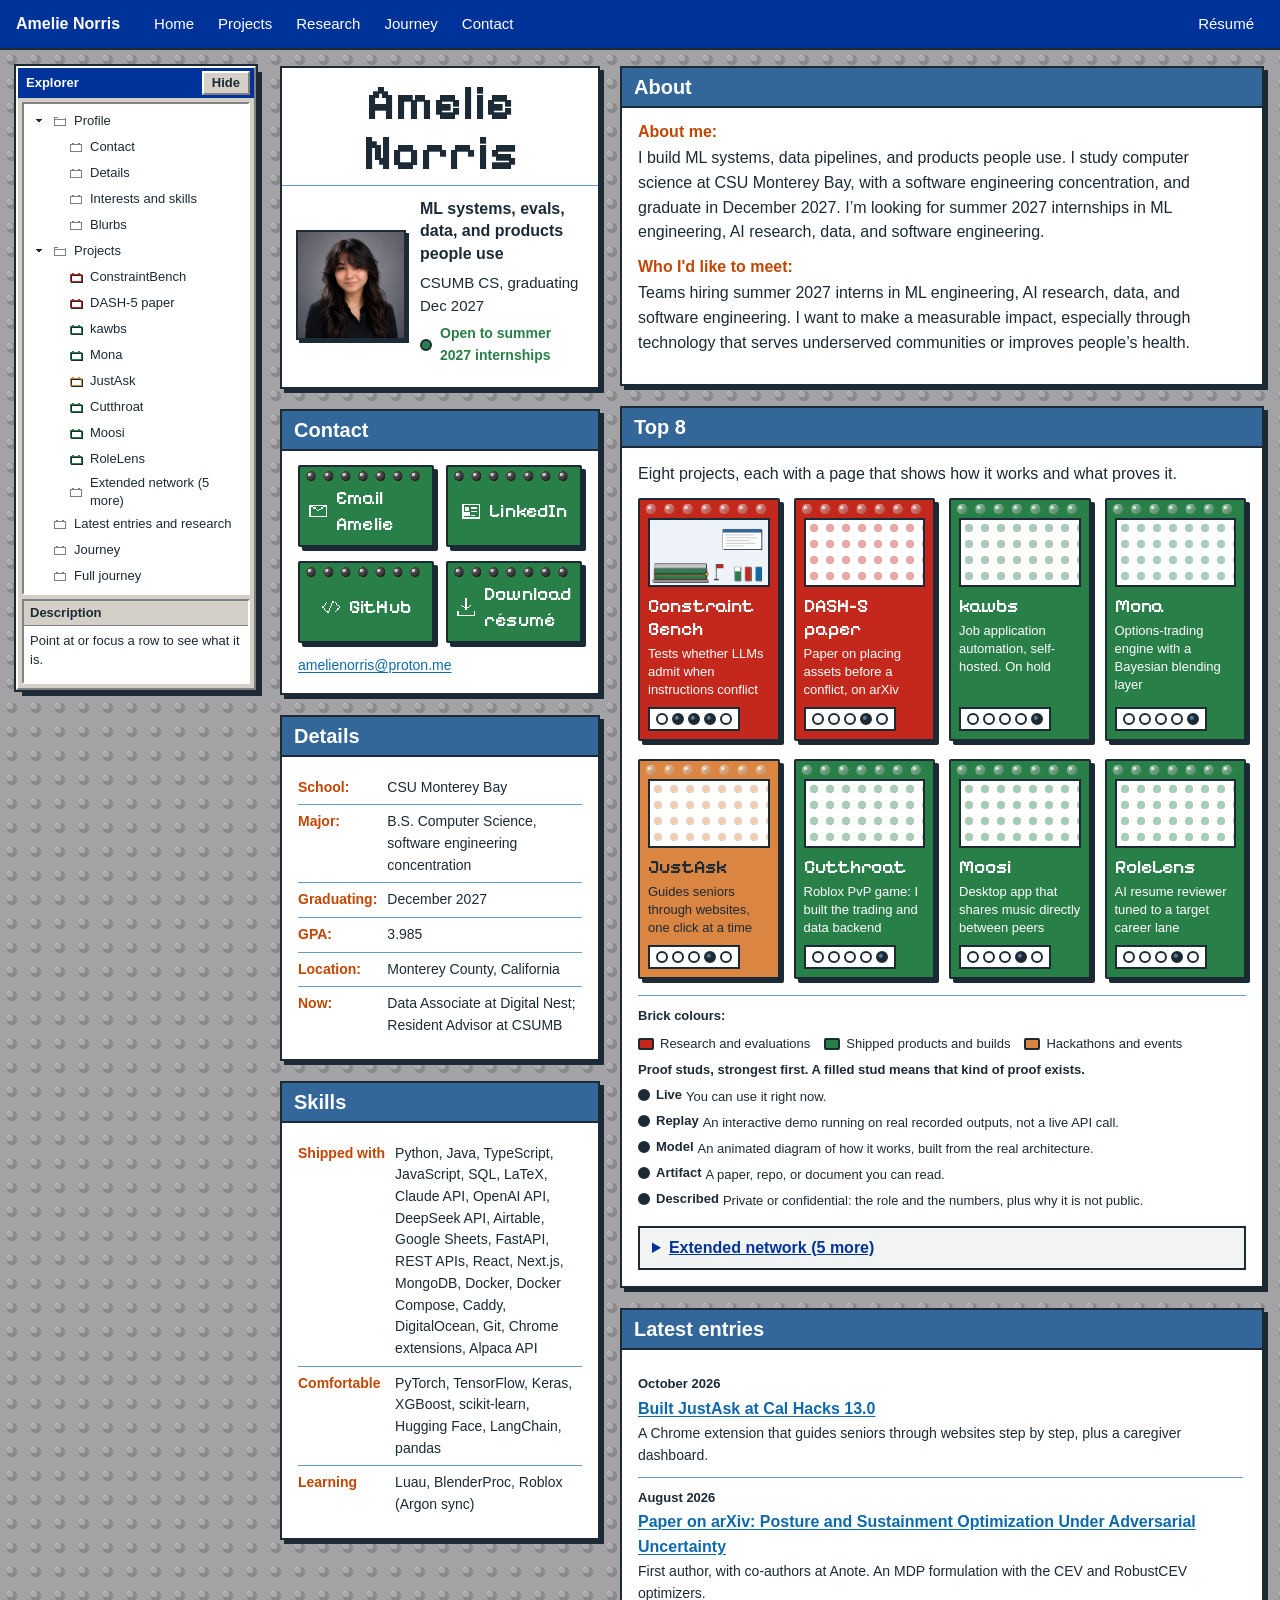
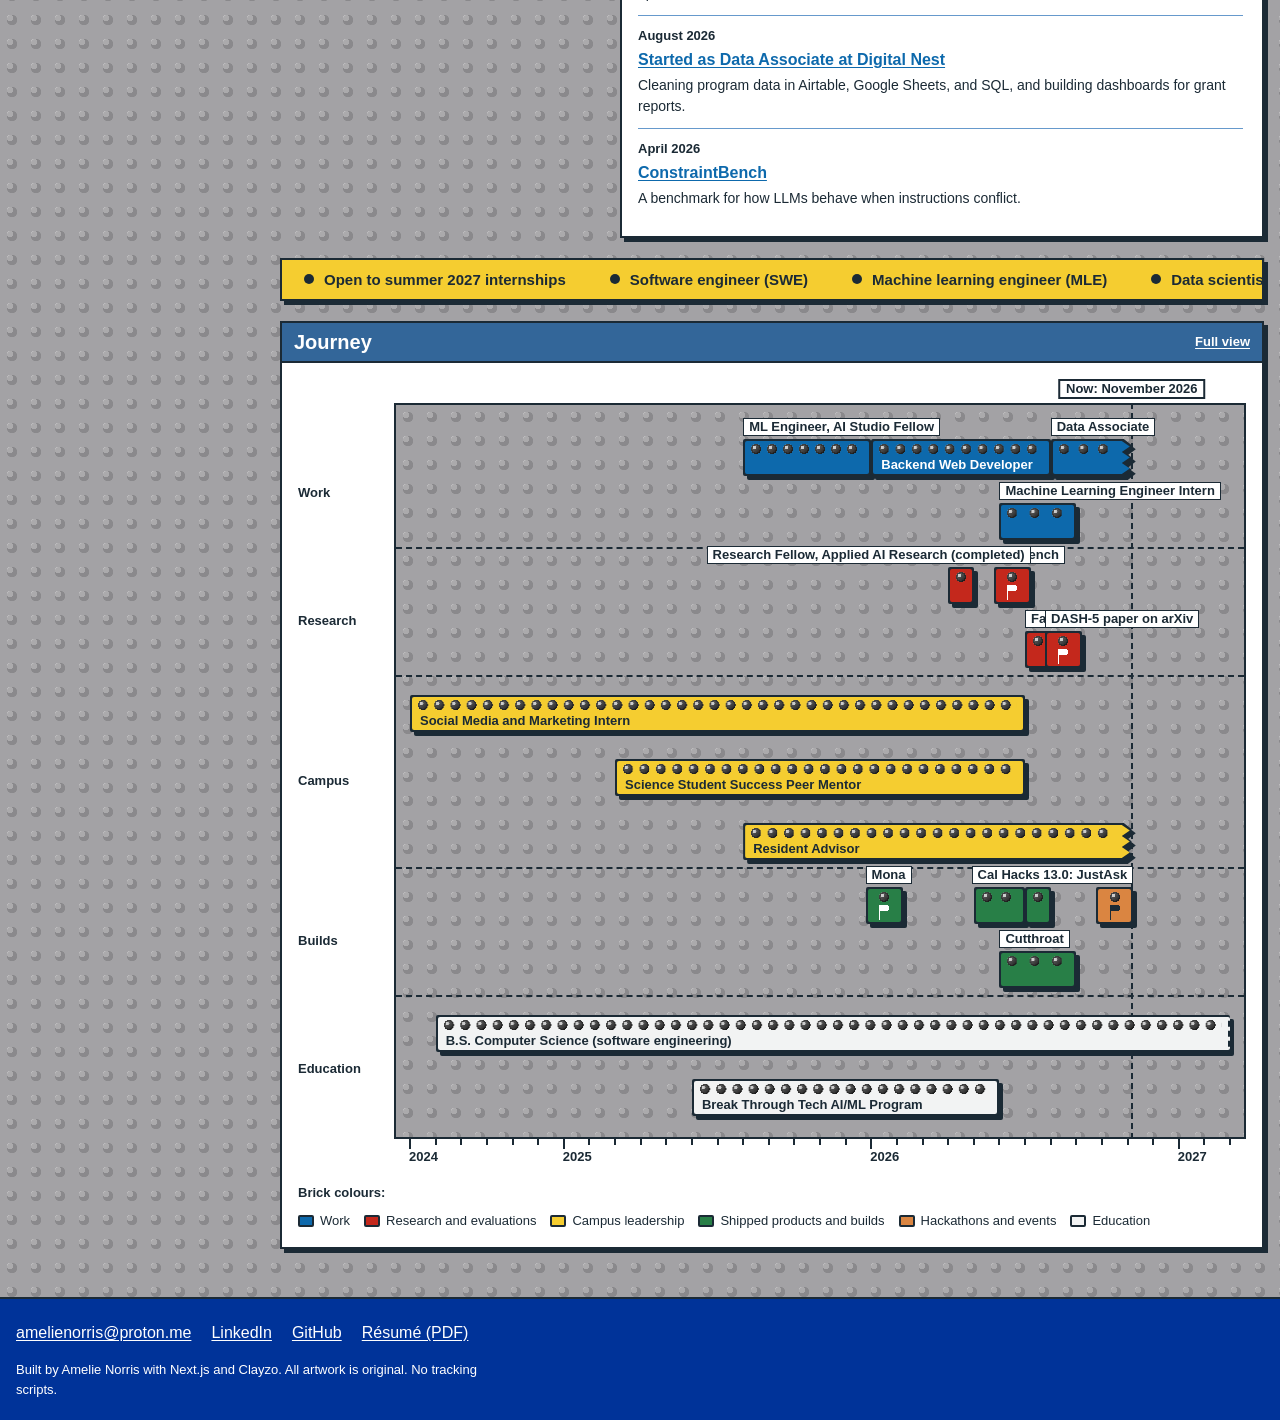
==== index.html @ 4ed3ef8f "Publish portfolio static export" ====
<!DOCTYPE html><html lang="en" class="BNorjW_variable"><head><meta charSet="utf-8"/><meta name="viewport" content="width=device-width, initial-scale=1"/><link rel="preload" href="/_next/static/media/034111bd5fecc463-s.p.0m75r3fswdwux.woff2" as="font" crossorigin="" type="font/woff2"/><link rel="preload" href="/amelie-headshot.jpg" as="image" fetchPriority="high"/><link rel="stylesheet" href="/_next/static/chunks/2y4-d6axaafzb.css" data-precedence="next"/><link rel="stylesheet" href="/_next/static/chunks/108u9-b5aj6z1.css" data-precedence="next"/><link rel="preload" as="script" fetchPriority="low" href="/_next/static/chunks/310vm2bl3xxpt.js"/><script src="/_next/static/chunks/1wnov70f88xjy.js" async=""></script><script src="/_next/static/chunks/1e2e66heuz-e0.js" async=""></script><script src="/_next/static/chunks/0c98xzjfks9hq.js" async=""></script><script src="/_next/static/chunks/turbopack-2u1d16houkiyo.js" async=""></script><script src="/_next/static/chunks/21s67f6qi7gc6.js" async=""></script><script src="/_next/static/chunks/3ca4lnae2fz4l.js" async=""></script><meta name="theme-color" content="#003399"/><title>Amelie Norris · ML systems, evals, and data</title><meta name="description" content="Amelie Norris: CS student at CSU Monterey Bay, graduating December 2027. Builds ML systems, evaluations, data pipelines, and products people use. Open to summer 2027 internships."/><meta property="og:title" content="Amelie Norris · ML systems, evals, and data"/><meta property="og:description" content="CS at CSU Monterey Bay, December 2027. Open to summer 2027 internships in ML engineering, AI research, data, and software engineering."/><meta property="og:url" content="https://amelienorris.github.io/"/><meta property="og:image" content="https://amelienorris.github.io/og.png"/><meta property="og:image:width" content="1200"/><meta property="og:image:height" content="630"/><meta property="og:image:alt" content="Amelie Norris, ML systems, evals, and data, built from bricks"/><meta property="og:type" content="website"/><meta name="twitter:card" content="summary_large_image"/><meta name="twitter:title" content="Amelie Norris · ML systems, evals, and data"/><meta name="twitter:description" content="CS at CSU Monterey Bay, December 2027. Open to summer 2027 internships in ML engineering, AI research, data, and software engineering."/><meta name="twitter:image" content="https://amelienorris.github.io/og.png"/><meta name="twitter:image:alt" content="Amelie Norris, ML systems, evals, and data, built from bricks"/><meta name="twitter:image:width" content="1200"/><meta name="twitter:image:height" content="630"/><link rel="icon" href="/favicon.svg"/><meta name="next-size-adjust" content=""/><script>try{if((location.pathname==='/'||location.pathname===""||location.pathname==="/")&&!localStorage.getItem('built')){document.documentElement.dataset.build='1';localStorage.setItem('built','1')}}catch(e){}</script><script src="/_next/static/chunks/0cz1d0mv5g_q7.js" noModule=""></script></head><body><div hidden=""><!--$--><!--/$--></div><a class="skip-link" href="#main">Skip to content</a><header class="dQ673a_bar"><div class="dQ673a_inner"><a class="dQ673a_brand" href="/">Amelie Norris</a><nav aria-label="Main" class="dQ673a_nav"><ul class="dQ673a_links"><li><a href="/">Home</a></li><li><a href="/#projects">Projects</a></li><li><a href="/#research">Research</a></li><li><a href="/journey/">Journey</a></li><li><a href="/#contact">Contact</a></li></ul><ul class="dQ673a_right"><li><a href="/resume.pdf">Résumé</a></li></ul></nav><div class="Q5LJxq_wrap"><button type="button" class="Q5LJxq_toggle" aria-expanded="false" aria-controls="mobile-menu"><span class="Q5LJxq_icon" aria-hidden="true"><svg viewBox="0 0 16 16" width="100%" height="100%" shape-rendering="crispEdges" fill="currentColor" aria-hidden="true"><rect x="1" y="3" width="14" height="2"></rect><rect x="1" y="7" width="14" height="2"></rect><rect x="1" y="11" width="14" height="2"></rect></svg></span>Menu</button></div></div></header><div class="CUj6aG_shell"><aside class="GqU1_a_panel" data-state="auto" data-home="1" aria-label="Explorer"><div class="GqU1_a_titleBar"><span class="GqU1_a_title">Explorer</span><button type="button" class="GqU1_a_collapse" aria-controls="explorer-tree"><span class="GqU1_a_openLabel">Hide</span><span class="GqU1_a_closedLabel">Show</span><span class="visually-hidden"> Explorer</span></button></div><nav id="explorer-tree" class="GqU1_a_body" aria-label="Site map"><ul class="GqU1_a_tree" role="list"><li class="GqU1_a_item"><div class="GqU1_a_row" style="padding-left:4px"><button type="button" class="GqU1_a_caret" aria-expanded="true"><span aria-hidden="true"><svg viewBox="0 0 16 16" width="100%" height="100%" shape-rendering="crispEdges" fill="currentColor" aria-hidden="true"><rect x="3" y="5" width="10" height="1"></rect><rect x="4" y="6" width="8" height="1"></rect><rect x="5" y="7" width="6" height="1"></rect><rect x="6" y="8" width="4" height="1"></rect><rect x="7" y="9" width="2" height="1"></rect></svg></span><span class="visually-hidden">Collapse<!-- --> <!-- -->Profile</span></button><span class="GqU1_a_icon" aria-hidden="true"><svg viewBox="0 0 16 16" width="100%" height="100%" shape-rendering="crispEdges" fill="currentColor" aria-hidden="true"><rect x="1" y="3" width="5" height="1"></rect><rect x="1" y="3" width="1" height="11"></rect><rect x="6" y="4" width="8" height="1"></rect><rect x="14" y="4" width="1" height="10"></rect><rect x="1" y="13" width="14" height="1"></rect><rect x="2" y="6" width="12" height="1"></rect></svg></span><a class="GqU1_a_link" href="/">Profile</a></div><ul class="GqU1_a_tree" role="list"><li class="GqU1_a_item"><div class="GqU1_a_row" style="padding-left:20px"><span class="GqU1_a_caretSpacer"></span><span class="GqU1_a_icon" aria-hidden="true"><svg viewBox="0 0 16 16" width="100%" height="100%" shape-rendering="crispEdges" fill="currentColor" aria-hidden="true"><rect x="3" y="3" width="3" height="2"></rect><rect x="10" y="3" width="3" height="2"></rect><rect x="1" y="5" width="14" height="1"></rect><rect x="1" y="5" width="1" height="9"></rect><rect x="14" y="5" width="1" height="9"></rect><rect x="1" y="13" width="14" height="1"></rect></svg></span><a class="GqU1_a_link" href="/#contact">Contact</a></div></li><li class="GqU1_a_item"><div class="GqU1_a_row" style="padding-left:20px"><span class="GqU1_a_caretSpacer"></span><span class="GqU1_a_icon" aria-hidden="true"><svg viewBox="0 0 16 16" width="100%" height="100%" shape-rendering="crispEdges" fill="currentColor" aria-hidden="true"><rect x="3" y="3" width="3" height="2"></rect><rect x="10" y="3" width="3" height="2"></rect><rect x="1" y="5" width="14" height="1"></rect><rect x="1" y="5" width="1" height="9"></rect><rect x="14" y="5" width="1" height="9"></rect><rect x="1" y="13" width="14" height="1"></rect></svg></span><a class="GqU1_a_link" href="/#details">Details</a></div></li><li class="GqU1_a_item"><div class="GqU1_a_row" style="padding-left:20px"><span class="GqU1_a_caretSpacer"></span><span class="GqU1_a_icon" aria-hidden="true"><svg viewBox="0 0 16 16" width="100%" height="100%" shape-rendering="crispEdges" fill="currentColor" aria-hidden="true"><rect x="3" y="3" width="3" height="2"></rect><rect x="10" y="3" width="3" height="2"></rect><rect x="1" y="5" width="14" height="1"></rect><rect x="1" y="5" width="1" height="9"></rect><rect x="14" y="5" width="1" height="9"></rect><rect x="1" y="13" width="14" height="1"></rect></svg></span><a class="GqU1_a_link" href="/#interests">Interests and skills</a></div></li><li class="GqU1_a_item"><div class="GqU1_a_row" style="padding-left:20px"><span class="GqU1_a_caretSpacer"></span><span class="GqU1_a_icon" aria-hidden="true"><svg viewBox="0 0 16 16" width="100%" height="100%" shape-rendering="crispEdges" fill="currentColor" aria-hidden="true"><rect x="3" y="3" width="3" height="2"></rect><rect x="10" y="3" width="3" height="2"></rect><rect x="1" y="5" width="14" height="1"></rect><rect x="1" y="5" width="1" height="9"></rect><rect x="14" y="5" width="1" height="9"></rect><rect x="1" y="13" width="14" height="1"></rect></svg></span><a class="GqU1_a_link" href="/#blurbs">Blurbs</a></div></li></ul></li><li class="GqU1_a_item"><div class="GqU1_a_row" style="padding-left:4px"><button type="button" class="GqU1_a_caret" aria-expanded="true"><span aria-hidden="true"><svg viewBox="0 0 16 16" width="100%" height="100%" shape-rendering="crispEdges" fill="currentColor" aria-hidden="true"><rect x="3" y="5" width="10" height="1"></rect><rect x="4" y="6" width="8" height="1"></rect><rect x="5" y="7" width="6" height="1"></rect><rect x="6" y="8" width="4" height="1"></rect><rect x="7" y="9" width="2" height="1"></rect></svg></span><span class="visually-hidden">Collapse<!-- --> <!-- -->Projects</span></button><span class="GqU1_a_icon" aria-hidden="true"><svg viewBox="0 0 16 16" width="100%" height="100%" shape-rendering="crispEdges" fill="currentColor" aria-hidden="true"><rect x="1" y="3" width="5" height="1"></rect><rect x="1" y="3" width="1" height="11"></rect><rect x="6" y="4" width="8" height="1"></rect><rect x="14" y="4" width="1" height="10"></rect><rect x="1" y="13" width="14" height="1"></rect><rect x="2" y="6" width="12" height="1"></rect></svg></span><a class="GqU1_a_link" href="/#projects">Projects</a></div><ul class="GqU1_a_tree" role="list"><li class="GqU1_a_item"><div class="GqU1_a_row" style="padding-left:20px"><span class="GqU1_a_caretSpacer"></span><span class="GqU1_a_icon" data-cat="research" aria-hidden="true"><svg viewBox="0 0 16 16" width="100%" height="100%" shape-rendering="crispEdges" fill="currentColor" aria-hidden="true"><rect x="3" y="3" width="3" height="2"></rect><rect x="10" y="3" width="3" height="2"></rect><rect x="1" y="5" width="14" height="1"></rect><rect x="1" y="5" width="1" height="9"></rect><rect x="14" y="5" width="1" height="9"></rect><rect x="1" y="13" width="14" height="1"></rect></svg></span><a class="GqU1_a_link" aria-describedby="_R_2tb_-projectsconstraintbench" href="/projects/constraintbench/">ConstraintBench</a><span id="_R_2tb_-projectsconstraintbench" class="visually-hidden">A benchmark for silent rule-breaking in LLMs</span></div></li><li class="GqU1_a_item"><div class="GqU1_a_row" style="padding-left:20px"><span class="GqU1_a_caretSpacer"></span><span class="GqU1_a_icon" data-cat="research" aria-hidden="true"><svg viewBox="0 0 16 16" width="100%" height="100%" shape-rendering="crispEdges" fill="currentColor" aria-hidden="true"><rect x="3" y="3" width="3" height="2"></rect><rect x="10" y="3" width="3" height="2"></rect><rect x="1" y="5" width="14" height="1"></rect><rect x="1" y="5" width="1" height="9"></rect><rect x="14" y="5" width="1" height="9"></rect><rect x="1" y="13" width="14" height="1"></rect></svg></span><a class="GqU1_a_link" aria-describedby="_R_2tb_-projectsdash5" href="/projects/dash-5/">DASH-5 paper</a><span id="_R_2tb_-projectsdash5" class="visually-hidden">Co-authored arXiv paper on posture planning as an MDP</span></div></li><li class="GqU1_a_item"><div class="GqU1_a_row" style="padding-left:20px"><span class="GqU1_a_caretSpacer"></span><span class="GqU1_a_icon" data-cat="builds" aria-hidden="true"><svg viewBox="0 0 16 16" width="100%" height="100%" shape-rendering="crispEdges" fill="currentColor" aria-hidden="true"><rect x="3" y="3" width="3" height="2"></rect><rect x="10" y="3" width="3" height="2"></rect><rect x="1" y="5" width="14" height="1"></rect><rect x="1" y="5" width="1" height="9"></rect><rect x="14" y="5" width="1" height="9"></rect><rect x="1" y="13" width="14" height="1"></rect></svg></span><a class="GqU1_a_link" aria-describedby="_R_2tb_-projectskawbs" href="/projects/kawbs/">kawbs</a><span id="_R_2tb_-projectskawbs" class="visually-hidden">Job application automation platform on DigitalOcean</span></div></li><li class="GqU1_a_item"><div class="GqU1_a_row" style="padding-left:20px"><span class="GqU1_a_caretSpacer"></span><span class="GqU1_a_icon" data-cat="builds" aria-hidden="true"><svg viewBox="0 0 16 16" width="100%" height="100%" shape-rendering="crispEdges" fill="currentColor" aria-hidden="true"><rect x="3" y="3" width="3" height="2"></rect><rect x="10" y="3" width="3" height="2"></rect><rect x="1" y="5" width="14" height="1"></rect><rect x="1" y="5" width="1" height="9"></rect><rect x="14" y="5" width="1" height="9"></rect><rect x="1" y="13" width="14" height="1"></rect></svg></span><a class="GqU1_a_link" aria-describedby="_R_2tb_-projectsmona" href="/projects/mona/">Mona</a><span id="_R_2tb_-projectsmona" class="visually-hidden">Autonomous options trading on Alpaca with Black-Litterman</span></div></li><li class="GqU1_a_item"><div class="GqU1_a_row" style="padding-left:20px"><span class="GqU1_a_caretSpacer"></span><span class="GqU1_a_icon" data-cat="hackathons" aria-hidden="true"><svg viewBox="0 0 16 16" width="100%" height="100%" shape-rendering="crispEdges" fill="currentColor" aria-hidden="true"><rect x="3" y="3" width="3" height="2"></rect><rect x="10" y="3" width="3" height="2"></rect><rect x="1" y="5" width="14" height="1"></rect><rect x="1" y="5" width="1" height="9"></rect><rect x="14" y="5" width="1" height="9"></rect><rect x="1" y="13" width="14" height="1"></rect></svg></span><a class="GqU1_a_link" aria-describedby="_R_2tb_-projectsjustask" href="/projects/justask/">JustAsk</a><span id="_R_2tb_-projectsjustask" class="visually-hidden">Chrome extension for seniors plus a caregiver dashboard</span></div></li><li class="GqU1_a_item"><div class="GqU1_a_row" style="padding-left:20px"><span class="GqU1_a_caretSpacer"></span><span class="GqU1_a_icon" data-cat="builds" aria-hidden="true"><svg viewBox="0 0 16 16" width="100%" height="100%" shape-rendering="crispEdges" fill="currentColor" aria-hidden="true"><rect x="3" y="3" width="3" height="2"></rect><rect x="10" y="3" width="3" height="2"></rect><rect x="1" y="5" width="14" height="1"></rect><rect x="1" y="5" width="1" height="9"></rect><rect x="14" y="5" width="1" height="9"></rect><rect x="1" y="13" width="14" height="1"></rect></svg></span><a class="GqU1_a_link" aria-describedby="_R_2tb_-projectscutthroat" href="/projects/cutthroat/">Cutthroat</a><span id="_R_2tb_-projectscutthroat" class="visually-hidden">Round-based Roblox PvP game, backend services</span></div></li><li class="GqU1_a_item"><div class="GqU1_a_row" style="padding-left:20px"><span class="GqU1_a_caretSpacer"></span><span class="GqU1_a_icon" data-cat="builds" aria-hidden="true"><svg viewBox="0 0 16 16" width="100%" height="100%" shape-rendering="crispEdges" fill="currentColor" aria-hidden="true"><rect x="3" y="3" width="3" height="2"></rect><rect x="10" y="3" width="3" height="2"></rect><rect x="1" y="5" width="14" height="1"></rect><rect x="1" y="5" width="1" height="9"></rect><rect x="14" y="5" width="1" height="9"></rect><rect x="1" y="13" width="14" height="1"></rect></svg></span><a class="GqU1_a_link" aria-describedby="_R_2tb_-projectsmoosi" href="/projects/moosi/">Moosi</a><span id="_R_2tb_-projectsmoosi" class="visually-hidden">P2P desktop music sharing, audio never touches the server</span></div></li><li class="GqU1_a_item"><div class="GqU1_a_row" style="padding-left:20px"><span class="GqU1_a_caretSpacer"></span><span class="GqU1_a_icon" data-cat="builds" aria-hidden="true"><svg viewBox="0 0 16 16" width="100%" height="100%" shape-rendering="crispEdges" fill="currentColor" aria-hidden="true"><rect x="3" y="3" width="3" height="2"></rect><rect x="10" y="3" width="3" height="2"></rect><rect x="1" y="5" width="14" height="1"></rect><rect x="1" y="5" width="1" height="9"></rect><rect x="14" y="5" width="1" height="9"></rect><rect x="1" y="13" width="14" height="1"></rect></svg></span><a class="GqU1_a_link" aria-describedby="_R_2tb_-projectsrolelens" href="/projects/rolelens/">RoleLens</a><span id="_R_2tb_-projectsrolelens" class="visually-hidden">Reviews resume bullets for SWE, MLE, public sector, or quant</span></div></li><li class="GqU1_a_item"><div class="GqU1_a_row" style="padding-left:20px"><span class="GqU1_a_caretSpacer"></span><span class="GqU1_a_icon" aria-hidden="true"><svg viewBox="0 0 16 16" width="100%" height="100%" shape-rendering="crispEdges" fill="currentColor" aria-hidden="true"><rect x="3" y="3" width="3" height="2"></rect><rect x="10" y="3" width="3" height="2"></rect><rect x="1" y="5" width="14" height="1"></rect><rect x="1" y="5" width="1" height="9"></rect><rect x="14" y="5" width="1" height="9"></rect><rect x="1" y="13" width="14" height="1"></rect></svg></span><a class="GqU1_a_link" href="/#extended">Extended network (5 more)</a></div></li></ul></li><li class="GqU1_a_item"><div class="GqU1_a_row" style="padding-left:4px"><span class="GqU1_a_caretSpacer"></span><span class="GqU1_a_icon" aria-hidden="true"><svg viewBox="0 0 16 16" width="100%" height="100%" shape-rendering="crispEdges" fill="currentColor" aria-hidden="true"><rect x="3" y="3" width="3" height="2"></rect><rect x="10" y="3" width="3" height="2"></rect><rect x="1" y="5" width="14" height="1"></rect><rect x="1" y="5" width="1" height="9"></rect><rect x="14" y="5" width="1" height="9"></rect><rect x="1" y="13" width="14" height="1"></rect></svg></span><a class="GqU1_a_link" href="/#research">Latest entries and research</a></div></li><li class="GqU1_a_item"><div class="GqU1_a_row" style="padding-left:4px"><span class="GqU1_a_caretSpacer"></span><span class="GqU1_a_icon" aria-hidden="true"><svg viewBox="0 0 16 16" width="100%" height="100%" shape-rendering="crispEdges" fill="currentColor" aria-hidden="true"><rect x="3" y="3" width="3" height="2"></rect><rect x="10" y="3" width="3" height="2"></rect><rect x="1" y="5" width="14" height="1"></rect><rect x="1" y="5" width="1" height="9"></rect><rect x="14" y="5" width="1" height="9"></rect><rect x="1" y="13" width="14" height="1"></rect></svg></span><a class="GqU1_a_link" href="/#journey">Journey</a></div></li><li class="GqU1_a_item"><div class="GqU1_a_row" style="padding-left:4px"><span class="GqU1_a_caretSpacer"></span><span class="GqU1_a_icon" aria-hidden="true"><svg viewBox="0 0 16 16" width="100%" height="100%" shape-rendering="crispEdges" fill="currentColor" aria-hidden="true"><rect x="3" y="3" width="3" height="2"></rect><rect x="10" y="3" width="3" height="2"></rect><rect x="1" y="5" width="14" height="1"></rect><rect x="1" y="5" width="1" height="9"></rect><rect x="14" y="5" width="1" height="9"></rect><rect x="1" y="13" width="14" height="1"></rect></svg></span><a class="GqU1_a_link" href="/journey/">Full journey</a></div></li></ul></nav><div class="GqU1_a_props" aria-hidden="true"><div class="GqU1_a_propsHead">Description</div><p class="GqU1_a_propsBody">Point at or focus a row to see what it is.</p></div></aside><div class="CUj6aG_page"><main id="main" class="oe3DtG_home"><div class="oe3DtG_cols"><div class="oe3DtG_left"><div class="oe3DtG_oProfile"><section id="profile" aria-labelledby="name" class="undefined oe3DtG_box" data-build="profile" data-check-anim="hero" data-anim-end="1300"><div class="oe3DtG_profileHead"><h1 id="name" class="oe3DtG_name" data-ten-second="name" data-build="name">Amelie Norris</h1></div><div class="oe3DtG_profileBody"><div class="oe3DtG_avatarWrap" data-build="avatar"><img class="oe3DtG_avatar" src="/amelie-headshot.jpg" alt="Headshot of Amelie Norris" width="240" height="240" decoding="async" fetchPriority="high"/></div><div class="oe3DtG_facts"><p class="oe3DtG_tagline" data-ten-second="desc" data-build="f1">ML systems, evals, data, and products people use</p><p class="oe3DtG_school" data-ten-second="school" data-build="f2">CSUMB CS, graduating Dec 2027</p><p class="oe3DtG_status" data-ten-second="status" data-build="f3"><span class="oe3DtG_dot" aria-hidden="true"></span>Open to summer 2027 internships</p></div></div></section></div><div class="oe3DtG_oContact"><section id="contact" aria-labelledby="contact-title" class="WUf7Da_box"><div class="WUf7Da_head"><h2 id="contact-title" class="WUf7Da_title">Contact</h2></div><div class="WUf7Da_body"><div class="oe3DtG_contactGrid"><a href="mailto:amelienorris@proton.me" data-cat="action" class="_Dv4aq_brick _Dv4aq_press _Dv4aq_display oe3DtG_contactBrick" data-build="c1"><span class="_Dv4aq_icon" aria-hidden="true"><svg viewBox="0 0 16 16" width="100%" height="100%" shape-rendering="crispEdges" fill="currentColor" aria-hidden="true"><rect x="1" y="3" width="14" height="1"></rect><rect x="1" y="12" width="14" height="1"></rect><rect x="1" y="3" width="1" height="10"></rect><rect x="14" y="3" width="1" height="10"></rect><rect x="2" y="4" width="2" height="1"></rect><rect x="4" y="5" width="2" height="1"></rect><rect x="6" y="6" width="1" height="1"></rect><rect x="7" y="7" width="2" height="1"></rect><rect x="9" y="6" width="1" height="1"></rect><rect x="10" y="5" width="2" height="1"></rect><rect x="12" y="4" width="2" height="1"></rect></svg></span><span>Email Amelie</span></a><a href="https://www.linkedin.com/in/amelienorris/" data-cat="action" class="_Dv4aq_brick _Dv4aq_press _Dv4aq_display oe3DtG_contactBrick" rel="noopener noreferrer" data-build="c2"><span class="_Dv4aq_icon" aria-hidden="true"><svg viewBox="0 0 16 16" width="100%" height="100%" shape-rendering="crispEdges" fill="currentColor" aria-hidden="true"><rect x="1" y="2" width="14" height="1"></rect><rect x="1" y="13" width="14" height="1"></rect><rect x="1" y="2" width="1" height="12"></rect><rect x="14" y="2" width="1" height="12"></rect><rect x="3" y="5" width="3" height="3"></rect><rect x="2" y="9" width="5" height="1"></rect><rect x="2" y="10" width="5" height="2"></rect><rect x="8" y="5" width="5" height="1"></rect><rect x="8" y="8" width="5" height="1"></rect><rect x="8" y="11" width="3" height="1"></rect></svg></span><span>LinkedIn</span></a><a href="https://github.com/amelienorris" data-cat="action" class="_Dv4aq_brick _Dv4aq_press _Dv4aq_display oe3DtG_contactBrick" rel="noopener noreferrer" data-build="c3"><span class="_Dv4aq_icon" aria-hidden="true"><svg viewBox="0 0 16 16" width="100%" height="100%" shape-rendering="crispEdges" fill="currentColor" aria-hidden="true"><rect x="4" y="4" width="1" height="1"></rect><rect x="3" y="5" width="1" height="1"></rect><rect x="2" y="6" width="1" height="1"></rect><rect x="1" y="7" width="1" height="2"></rect><rect x="2" y="9" width="1" height="1"></rect><rect x="3" y="10" width="1" height="1"></rect><rect x="4" y="11" width="1" height="1"></rect><rect x="11" y="4" width="1" height="1"></rect><rect x="12" y="5" width="1" height="1"></rect><rect x="13" y="6" width="1" height="1"></rect><rect x="14" y="7" width="1" height="2"></rect><rect x="13" y="9" width="1" height="1"></rect><rect x="12" y="10" width="1" height="1"></rect><rect x="11" y="11" width="1" height="1"></rect><rect x="9" y="3" width="1" height="2"></rect><rect x="8" y="5" width="1" height="2"></rect><rect x="7" y="7" width="1" height="2"></rect><rect x="6" y="9" width="1" height="2"></rect><rect x="5" y="11" width="1" height="2"></rect></svg></span><span>GitHub</span></a><a href="/resume.pdf" data-cat="action" class="_Dv4aq_brick _Dv4aq_press _Dv4aq_display oe3DtG_contactBrick" download="" data-build="c4"><span class="_Dv4aq_icon" aria-hidden="true"><svg viewBox="0 0 16 16" width="100%" height="100%" shape-rendering="crispEdges" fill="currentColor" aria-hidden="true"><rect x="7" y="1" width="2" height="8"></rect><rect x="5" y="7" width="1" height="1"></rect><rect x="4" y="6" width="1" height="1"></rect><rect x="10" y="7" width="1" height="1"></rect><rect x="11" y="6" width="1" height="1"></rect><rect x="6" y="8" width="1" height="1"></rect><rect x="9" y="8" width="1" height="1"></rect><rect x="7" y="9" width="2" height="1"></rect><rect x="1" y="11" width="1" height="4"></rect><rect x="14" y="11" width="1" height="4"></rect><rect x="1" y="14" width="14" height="1"></rect></svg></span><span>Download résumé</span></a></div><p class="oe3DtG_contactLine"><a href="mailto:amelienorris@proton.me">amelienorris@proton.me</a></p></div></section></div><div class="oe3DtG_oDetails"><section id="details" aria-labelledby="details-title" class="WUf7Da_box"><div class="WUf7Da_head"><h2 id="details-title" class="WUf7Da_title">Details</h2></div><div class="WUf7Da_body"><table class="oe3DtG_details"><tbody><tr><th scope="row">School<!-- -->:</th><td>CSU Monterey Bay</td></tr><tr><th scope="row">Major<!-- -->:</th><td>B.S. Computer Science, software engineering concentration</td></tr><tr><th scope="row">Graduating<!-- -->:</th><td>December 2027</td></tr><tr><th scope="row">GPA<!-- -->:</th><td>3.985</td></tr><tr><th scope="row">Location<!-- -->:</th><td>Monterey County, California</td></tr><tr><th scope="row">Now<!-- -->:</th><td>Data Associate at Digital Nest; Resident Advisor at CSUMB</td></tr></tbody></table></div></section></div><div class="oe3DtG_oInterests"><section id="interests" aria-labelledby="interests-title" class="WUf7Da_box"><div class="WUf7Da_head"><h2 id="interests-title" class="WUf7Da_title">Skills</h2></div><div class="WUf7Da_body"><table class="oe3DtG_skills"><caption class="visually-hidden">Tools Amelie uses, by how well she knows them</caption><tbody><tr><th scope="row">Shipped with</th><td>Python, Java, TypeScript, JavaScript, SQL, LaTeX, Claude API, OpenAI API, DeepSeek API, Airtable, Google Sheets, FastAPI, REST APIs, React, Next.js, MongoDB, Docker, Docker Compose, Caddy, DigitalOcean, Git, Chrome extensions, Alpaca API</td></tr><tr><th scope="row">Comfortable</th><td>PyTorch, TensorFlow, Keras, XGBoost, scikit-learn, Hugging Face, LangChain, pandas</td></tr><tr><th scope="row">Learning</th><td>Luau, BlenderProc, Roblox (Argon sync)</td></tr></tbody></table></div></section></div></div><div class="oe3DtG_right"><div class="oe3DtG_oBlurbs"><section id="blurbs" aria-labelledby="blurbs-title" class="WUf7Da_box"><div class="WUf7Da_head"><h2 id="blurbs-title" class="WUf7Da_title">About</h2></div><div class="WUf7Da_body"><h3 class="oe3DtG_blurbHead">About me:</h3><p>I build ML systems, data pipelines, and products people use. I study computer science at CSU Monterey Bay, with a software engineering concentration, and graduate in December 2027. I’m looking for summer 2027 internships in ML engineering, AI research, data, and software engineering.</p><h3 class="oe3DtG_blurbHead">Who I&#x27;d like to meet:</h3><p>Teams hiring summer 2027 interns in ML engineering, AI research, data, and software engineering. I want to make a measurable impact, especially through technology that serves underserved communities or improves people’s health.</p></div></section></div><div class="oe3DtG_oTop8"><section id="projects" aria-labelledby="projects-title" class="WUf7Da_box"><div class="WUf7Da_head"><h2 id="projects-title" class="WUf7Da_title">Top 8</h2></div><div class="WUf7Da_body"><p class="Swlklq_intro">Eight projects, each with a page that shows how it works and what proves it.</p><ol class="Swlklq_grid"><li><a class="Swlklq_tile" data-cat="research" href="/projects/constraintbench/"><span class="Swlklq_studs" aria-hidden="true"></span><span class="Swlklq_pic" aria-hidden="true"><img src="/models/constraintbench.poster.webp" alt="" width="320" height="180" loading="lazy" decoding="async"/></span><span class="Swlklq_tileName"><span>Constraint</span><span><wbr/>Bench</span></span><span class="Swlklq_tileLine">Tests whether LLMs admit when instructions conflict</span><span class="Swlklq_tileProof"><span class="_pj32W_wrap" data-size="sm"><span class="_pj32W_row" role="img" aria-label="Proof available: Replay, Model, Artifact" title="Proof available: Replay, Model, Artifact"><span class="_pj32W_stud" data-on="0"></span><span class="_pj32W_stud" data-on="1"></span><span class="_pj32W_stud" data-on="1"></span><span class="_pj32W_stud" data-on="1"></span><span class="_pj32W_stud" data-on="0"></span></span></span></span></a></li><li><a class="Swlklq_tile" data-cat="research" href="/projects/dash-5/"><span class="Swlklq_studs" aria-hidden="true"></span><span class="Swlklq_pic" aria-hidden="true"><span class="Swlklq_picFallback"></span></span><span class="Swlklq_tileName"><span>DASH-5 paper</span></span><span class="Swlklq_tileLine">Paper on placing assets before a conflict, on arXiv</span><span class="Swlklq_tileProof"><span class="_pj32W_wrap" data-size="sm"><span class="_pj32W_row" role="img" aria-label="Proof available: Artifact" title="Proof available: Artifact"><span class="_pj32W_stud" data-on="0"></span><span class="_pj32W_stud" data-on="0"></span><span class="_pj32W_stud" data-on="0"></span><span class="_pj32W_stud" data-on="1"></span><span class="_pj32W_stud" data-on="0"></span></span></span></span></a></li><li><a class="Swlklq_tile" data-cat="builds" href="/projects/kawbs/"><span class="Swlklq_studs" aria-hidden="true"></span><span class="Swlklq_pic" aria-hidden="true"><span class="Swlklq_picFallback"></span></span><span class="Swlklq_tileName"><span>kawbs</span></span><span class="Swlklq_tileLine">Job application automation, self-hosted. On hold</span><span class="Swlklq_tileProof"><span class="_pj32W_wrap" data-size="sm"><span class="_pj32W_row" role="img" aria-label="Proof available: Described" title="Proof available: Described"><span class="_pj32W_stud" data-on="0"></span><span class="_pj32W_stud" data-on="0"></span><span class="_pj32W_stud" data-on="0"></span><span class="_pj32W_stud" data-on="0"></span><span class="_pj32W_stud" data-on="1"></span></span></span></span></a></li><li><a class="Swlklq_tile" data-cat="builds" href="/projects/mona/"><span class="Swlklq_studs" aria-hidden="true"></span><span class="Swlklq_pic" aria-hidden="true"><span class="Swlklq_picFallback"></span></span><span class="Swlklq_tileName"><span>Mona</span></span><span class="Swlklq_tileLine">Options-trading engine with a Bayesian blending layer</span><span class="Swlklq_tileProof"><span class="_pj32W_wrap" data-size="sm"><span class="_pj32W_row" role="img" aria-label="Proof available: Described" title="Proof available: Described"><span class="_pj32W_stud" data-on="0"></span><span class="_pj32W_stud" data-on="0"></span><span class="_pj32W_stud" data-on="0"></span><span class="_pj32W_stud" data-on="0"></span><span class="_pj32W_stud" data-on="1"></span></span></span></span></a></li><li><a class="Swlklq_tile" data-cat="hackathons" href="/projects/justask/"><span class="Swlklq_studs" aria-hidden="true"></span><span class="Swlklq_pic" aria-hidden="true"><span class="Swlklq_picFallback"></span></span><span class="Swlklq_tileName"><span>Just</span><span><wbr/>Ask</span></span><span class="Swlklq_tileLine">Guides seniors through websites, one click at a time</span><span class="Swlklq_tileProof"><span class="_pj32W_wrap" data-size="sm"><span class="_pj32W_row" role="img" aria-label="Proof available: Artifact" title="Proof available: Artifact"><span class="_pj32W_stud" data-on="0"></span><span class="_pj32W_stud" data-on="0"></span><span class="_pj32W_stud" data-on="0"></span><span class="_pj32W_stud" data-on="1"></span><span class="_pj32W_stud" data-on="0"></span></span></span></span></a></li><li><a class="Swlklq_tile" data-cat="builds" href="/projects/cutthroat/"><span class="Swlklq_studs" aria-hidden="true"></span><span class="Swlklq_pic" aria-hidden="true"><span class="Swlklq_picFallback"></span></span><span class="Swlklq_tileName"><span>Cutthroat</span></span><span class="Swlklq_tileLine">Roblox PvP game: I built the trading and data backend</span><span class="Swlklq_tileProof"><span class="_pj32W_wrap" data-size="sm"><span class="_pj32W_row" role="img" aria-label="Proof available: Described" title="Proof available: Described"><span class="_pj32W_stud" data-on="0"></span><span class="_pj32W_stud" data-on="0"></span><span class="_pj32W_stud" data-on="0"></span><span class="_pj32W_stud" data-on="0"></span><span class="_pj32W_stud" data-on="1"></span></span></span></span></a></li><li><a class="Swlklq_tile" data-cat="builds" href="/projects/moosi/"><span class="Swlklq_studs" aria-hidden="true"></span><span class="Swlklq_pic" aria-hidden="true"><span class="Swlklq_picFallback"></span></span><span class="Swlklq_tileName"><span>Moosi</span></span><span class="Swlklq_tileLine">Desktop app that shares music directly between peers</span><span class="Swlklq_tileProof"><span class="_pj32W_wrap" data-size="sm"><span class="_pj32W_row" role="img" aria-label="Proof available: Artifact" title="Proof available: Artifact"><span class="_pj32W_stud" data-on="0"></span><span class="_pj32W_stud" data-on="0"></span><span class="_pj32W_stud" data-on="0"></span><span class="_pj32W_stud" data-on="1"></span><span class="_pj32W_stud" data-on="0"></span></span></span></span></a></li><li><a class="Swlklq_tile" data-cat="builds" href="/projects/rolelens/"><span class="Swlklq_studs" aria-hidden="true"></span><span class="Swlklq_pic" aria-hidden="true"><span class="Swlklq_picFallback"></span></span><span class="Swlklq_tileName"><span>Role</span><span><wbr/>Lens</span></span><span class="Swlklq_tileLine">AI resume reviewer tuned to a target career lane</span><span class="Swlklq_tileProof"><span class="_pj32W_wrap" data-size="sm"><span class="_pj32W_row" role="img" aria-label="Proof available: Artifact" title="Proof available: Artifact"><span class="_pj32W_stud" data-on="0"></span><span class="_pj32W_stud" data-on="0"></span><span class="_pj32W_stud" data-on="0"></span><span class="_pj32W_stud" data-on="1"></span><span class="_pj32W_stud" data-on="0"></span></span></span></span></a></li></ol><div class="Swlklq_legends"><div class="a9JVTG_legend"><span class="a9JVTG_legendTitle">Brick colours<!-- -->:</span><ul class="a9JVTG_items"><li class="a9JVTG_item"><span class="a9JVTG_swatch" data-cat="research" aria-hidden="true"></span>Research and evaluations</li><li class="a9JVTG_item"><span class="a9JVTG_swatch" data-cat="builds" aria-hidden="true"></span>Shipped products and builds</li><li class="a9JVTG_item"><span class="a9JVTG_swatch" data-cat="hackathons" aria-hidden="true"></span>Hackathons and events</li></ul></div><div id="proof-key" class="Swlklq_proofKey"><div class="a9JVTG_proof"><p class="a9JVTG_legendTitle">Proof studs, strongest first. A filled stud means that kind of proof exists.</p><dl class="a9JVTG_dlCompact"><div class="a9JVTG_row"><dt><span class="a9JVTG_studOn" aria-hidden="true"></span> <!-- -->Live</dt><dd>You can use it right now.</dd></div><div class="a9JVTG_row"><dt><span class="a9JVTG_studOn" aria-hidden="true"></span> <!-- -->Replay</dt><dd>An interactive demo running on real recorded outputs, not a live API call.</dd></div><div class="a9JVTG_row"><dt><span class="a9JVTG_studOn" aria-hidden="true"></span> <!-- -->Model</dt><dd>An animated diagram of how it works, built from the real architecture.</dd></div><div class="a9JVTG_row"><dt><span class="a9JVTG_studOn" aria-hidden="true"></span> <!-- -->Artifact</dt><dd>A paper, repo, or document you can read.</dd></div><div class="a9JVTG_row"><dt><span class="a9JVTG_studOn" aria-hidden="true"></span> <!-- -->Described</dt><dd>Private or confidential: the role and the numbers, plus why it is not public.</dd></div></dl></div></div></div><details id="extended" class="Swlklq_extended"><summary class="Swlklq_summary">Extended network<!-- --> (<!-- -->5<!-- --> more)</summary><ul class="Swlklq_extList"><li class="Swlklq_extItem" data-cat="builds"><span class="Swlklq_extSwatch" aria-hidden="true"></span><div class="Swlklq_extBody"><h3 class="Swlklq_extName">Draculog</h3><p class="Swlklq_extLine">Contributed CO2-estimator bug fixes and improvements to existing tools and evaluation metrics under Dr. Gross. Helped turn the work into learning materials and visualizations for the CSUMB data structures course.</p><p class="Swlklq_extMeta"><span class="_pj32W_wrap" data-size="sm"><span class="_pj32W_row" role="img" aria-label="Proof available: Described" title="Proof available: Described"><span class="_pj32W_stud" data-on="0"></span><span class="_pj32W_stud" data-on="0"></span><span class="_pj32W_stud" data-on="0"></span><span class="_pj32W_stud" data-on="0"></span><span class="_pj32W_stud" data-on="1"></span></span><span class="_pj32W_names">Described</span></span><span class="Swlklq_reason">Project repositories are private.</span></p></div></li><li class="Swlklq_extItem" data-cat="research"><span class="Swlklq_extSwatch" aria-hidden="true"></span><div class="Swlklq_extBody"><h3 class="Swlklq_extName">Faultbench</h3><p class="Swlklq_extLine">An adversarial evaluation-set generator for tool-calling AI agents. Hand-written seed cases are expanded by an LLM, checked by a deterministic validator, then run against real agents and graded, to surface failures that standard benchmarks miss: malformed tool returns, prompt injection, distractor tools, ordering violations, conflicting instructions, and cost or loop traps.</p><p class="Swlklq_extMeta"><span class="_pj32W_wrap" data-size="sm"><span class="_pj32W_row" role="img" aria-label="Proof available: Described" title="Proof available: Described"><span class="_pj32W_stud" data-on="0"></span><span class="_pj32W_stud" data-on="0"></span><span class="_pj32W_stud" data-on="0"></span><span class="_pj32W_stud" data-on="0"></span><span class="_pj32W_stud" data-on="1"></span></span><span class="_pj32W_names">Described</span></span><a href="/projects/faultbench/">Read the project brief</a><span class="Swlklq_reason">It is early and pre-release, so the repo stays private until the benchmark is stable.</span></p></div></li><li class="Swlklq_extItem" data-cat="builds"><span class="Swlklq_extSwatch" aria-hidden="true"></span><div class="Swlklq_extBody"><h3 class="Swlklq_extName">Chiikawa Task Pals (CST338)</h3><p class="Swlklq_extLine">A Chiikawa-themed JavaFX desktop app where users register, log personal tasks and milestones, and track focused work sessions.</p><p class="Swlklq_extMeta"><span class="_pj32W_wrap" data-size="sm"><span class="_pj32W_row" role="img" aria-label="Proof available: Artifact" title="Proof available: Artifact"><span class="_pj32W_stud" data-on="0"></span><span class="_pj32W_stud" data-on="0"></span><span class="_pj32W_stud" data-on="0"></span><span class="_pj32W_stud" data-on="1"></span><span class="_pj32W_stud" data-on="0"></span></span><span class="_pj32W_names">Artifact</span></span><a href="https://github.com/amelienorris/CST338-JavaFX-Final-Project" rel="noopener noreferrer">View source</a></p></div></li><li class="Swlklq_extItem" data-cat="research"><span class="Swlklq_extSwatch" aria-hidden="true"></span><div class="Swlklq_extBody"><h3 class="Swlklq_extName">Anote synthetic data</h3><p class="Swlklq_extLine">Contributed research, quality metrics, QA testing, and BlenderProc bug fixes to an Anote team building synthetic computer-vision datasets.</p><p class="Swlklq_extMeta"><span class="_pj32W_wrap" data-size="sm"><span class="_pj32W_row" role="img" aria-label="Proof available: Described" title="Proof available: Described"><span class="_pj32W_stud" data-on="0"></span><span class="_pj32W_stud" data-on="0"></span><span class="_pj32W_stud" data-on="0"></span><span class="_pj32W_stud" data-on="0"></span><span class="_pj32W_stud" data-on="1"></span></span><span class="_pj32W_names">Described</span></span><span class="Swlklq_reason">The datasets and pipeline belong to Anote.</span></p></div></li><li class="Swlklq_extItem" data-cat="work"><span class="Swlklq_extSwatch" aria-hidden="true"></span><div class="Swlklq_extBody"><h3 class="Swlklq_extName">Digital Nest data work</h3><p class="Swlklq_extLine">Cleans and deduplicates program data in Airtable and SQL, keeps records consistent, and builds the reports and charts that go into grant annual reports.</p><p class="Swlklq_extMeta"><span class="_pj32W_wrap" data-size="sm"><span class="_pj32W_row" role="img" aria-label="Proof available: Described" title="Proof available: Described"><span class="_pj32W_stud" data-on="0"></span><span class="_pj32W_stud" data-on="0"></span><span class="_pj32W_stud" data-on="0"></span><span class="_pj32W_stud" data-on="0"></span><span class="_pj32W_stud" data-on="1"></span></span><span class="_pj32W_names">Described</span></span><span class="Swlklq_reason">Program records belong to Digital Nest and the people in them.</span></p></div></li></ul></details></div></section></div><div class="oe3DtG_oLatest"><section id="research" aria-labelledby="research-title" class="WUf7Da_box"><div class="WUf7Da_head"><h2 id="research-title" class="WUf7Da_title">Latest entries</h2></div><div class="WUf7Da_body"><ul class="oe3DtG_entries"><li class="oe3DtG_entry"><span class="oe3DtG_entryDate">October 2026</span><span class="oe3DtG_entryTitle"><a href="/projects/justask/">Built JustAsk at Cal Hacks 13.0</a></span><span class="oe3DtG_entryLine">A Chrome extension that guides seniors through websites step by step, plus a caregiver dashboard.</span></li><li class="oe3DtG_entry"><span class="oe3DtG_entryDate">August 2026</span><span class="oe3DtG_entryTitle"><a href="/projects/dash-5/">Paper on arXiv: Posture and Sustainment Optimization Under Adversarial Uncertainty</a></span><span class="oe3DtG_entryLine">First author, with co-authors at Anote. An MDP formulation with the CEV and RobustCEV optimizers.</span></li><li class="oe3DtG_entry"><span class="oe3DtG_entryDate">August 2026</span><span class="oe3DtG_entryTitle"><a href="/journey/">Started as Data Associate at Digital Nest</a></span><span class="oe3DtG_entryLine">Cleaning program data in Airtable, Google Sheets, and SQL, and building dashboards for grant reports.</span></li><li class="oe3DtG_entry"><span class="oe3DtG_entryDate">April 2026</span><span class="oe3DtG_entryTitle"><a href="/projects/constraintbench/">ConstraintBench</a></span><span class="oe3DtG_entryLine">A benchmark for how LLMs behave when instructions conflict.</span></li></ul></div></section></div></div><div class="oe3DtG_full"><div class="oe3DtG_oMarquee"><div class="oe3DtG_marquee" tabindex="0" aria-label="Open to summer 2027 internships in these roles: Software engineer (SWE), Machine learning engineer (MLE), Data scientist, AI research intern, Data engineer, Data analyst, Backend engineer, Full-stack engineer" role="region"><div class="oe3DtG_marqueeTrack" aria-hidden="true"><span class="oe3DtG_marqueeGroup"><span class="oe3DtG_marqueeItem"><span class="oe3DtG_marqueeStud"></span>Open to summer 2027 internships</span><span class="oe3DtG_marqueeItem"><span class="oe3DtG_marqueeStud"></span>Software engineer (SWE)</span><span class="oe3DtG_marqueeItem"><span class="oe3DtG_marqueeStud"></span>Machine learning engineer (MLE)</span><span class="oe3DtG_marqueeItem"><span class="oe3DtG_marqueeStud"></span>Data scientist</span><span class="oe3DtG_marqueeItem"><span class="oe3DtG_marqueeStud"></span>AI research intern</span><span class="oe3DtG_marqueeItem"><span class="oe3DtG_marqueeStud"></span>Data engineer</span><span class="oe3DtG_marqueeItem"><span class="oe3DtG_marqueeStud"></span>Data analyst</span><span class="oe3DtG_marqueeItem"><span class="oe3DtG_marqueeStud"></span>Backend engineer</span><span class="oe3DtG_marqueeItem"><span class="oe3DtG_marqueeStud"></span>Full-stack engineer</span></span><span class="oe3DtG_marqueeGroup"><span class="oe3DtG_marqueeItem"><span class="oe3DtG_marqueeStud"></span>Open to summer 2027 internships</span><span class="oe3DtG_marqueeItem"><span class="oe3DtG_marqueeStud"></span>Software engineer (SWE)</span><span class="oe3DtG_marqueeItem"><span class="oe3DtG_marqueeStud"></span>Machine learning engineer (MLE)</span><span class="oe3DtG_marqueeItem"><span class="oe3DtG_marqueeStud"></span>Data scientist</span><span class="oe3DtG_marqueeItem"><span class="oe3DtG_marqueeStud"></span>AI research intern</span><span class="oe3DtG_marqueeItem"><span class="oe3DtG_marqueeStud"></span>Data engineer</span><span class="oe3DtG_marqueeItem"><span class="oe3DtG_marqueeStud"></span>Data analyst</span><span class="oe3DtG_marqueeItem"><span class="oe3DtG_marqueeStud"></span>Backend engineer</span><span class="oe3DtG_marqueeItem"><span class="oe3DtG_marqueeStud"></span>Full-stack engineer</span></span></div></div></div><div class="oe3DtG_oJourney"><section id="journey" aria-labelledby="journey-title" class="WUf7Da_box"><div class="WUf7Da_head"><h2 id="journey-title" class="WUf7Da_title">Journey</h2><div class="WUf7Da_aside"><a class="lkUJpG_fullLink" href="/journey/">Full view</a></div></div><div class="WUf7Da_body"><div class="lkUJpG_timeline" data-size="compact"><div class="visually-hidden lkUJpG_srList"><p>Timeline in date order, earliest first. An interactive chart of the same entries follows.</p><ol><li>Campus<!-- -->: <!-- -->Social Media and Marketing Intern<!-- -->, <!-- -->Otter Student Union, CSUMB<!-- -->. <!-- -->July 2024 to June 2026<!-- -->.<span> <!-- -->Produced brand-consistent social content and contributed to 50% follower growth over the two-year role<!-- -->.</span><span> <!-- -->Created training and onboarding decks for design, marketing communications, photo/video, and social media<!-- -->.</span><span> <!-- -->Coordinated campus marketing campaigns and tracked work in Notion<!-- -->.</span></li><li>Education<!-- -->: <!-- -->B.S. Computer Science (software engineering)<!-- -->, <!-- -->CSU Monterey Bay<!-- -->. <!-- -->August 2024 to December 2027 (expected)<!-- -->.<!-- --> <!-- -->Monterey, CA<!-- -->.<span> <!-- -->3.985 GPA<!-- -->.</span><span> <!-- -->Coursework: algorithms, data structures, data science, database systems, discrete math, linear algebra, automata theory<!-- -->.</span><span> <!-- -->Expected graduation December 2027<!-- -->.</span></li><li>Campus<!-- -->: <!-- -->Science Student Success Peer Mentor<!-- -->, <!-- -->CSUMB<!-- -->. <!-- -->March 2025 to June 2026<!-- -->.<span> <!-- -->Mentor STEM students on coursework and career pathways<!-- -->.</span></li><li>Education<!-- -->: <!-- -->Break Through Tech AI/ML Program<!-- -->, <!-- -->Cornell Tech<!-- -->. <!-- -->June 2025 to May 2026<!-- -->.<span> <!-- -->Machine learning fellowship: supervised learning, feature engineering, evaluation metrics, responsible AI<!-- -->.</span></li><li>Work<!-- -->: <!-- -->ML Engineer, AI Studio Fellow<!-- -->, <!-- -->Anote, Inc.<!-- -->. <!-- -->August 2025 to December 2025<!-- -->.<!-- --> <!-- -->Remote<!-- -->.<span> <!-- -->Researched synthetic-data quality and evaluation metrics<!-- -->.</span><span> <!-- -->QA testing and BlenderProc bug fixes on a team generating labeled computer-vision datasets<!-- -->.</span></li><li>Campus<!-- -->: <!-- -->Resident Advisor<!-- -->, <!-- -->Student Housing and Residential Life, CSUMB<!-- -->. <!-- -->August 2025 to present<!-- -->.<span> <!-- -->Support a residential community with strict confidentiality and discretion<!-- -->.</span><span> <!-- -->RA on duty during on-call shifts, supporting students in emergencies<!-- -->.</span></li><li>Work<!-- -->: <!-- -->Backend Web Developer<!-- -->, <!-- -->Claimzee<!-- -->. <!-- -->January 2026 to July 2026<!-- -->.<!-- --> <!-- -->Marina, CA<!-- -->.<span> <!-- -->Built API routes and server-side logic in Next.js and TypeScript for a production web app<!-- -->.</span><span> <!-- -->Helped secure the payment structure and fixed bugs found in QA before launch<!-- -->.</span></li><li>Builds<!-- -->: <!-- -->Mona<!-- -->, <!-- -->Independent<!-- -->. <!-- -->January 2026<!-- -->.<span> <!-- -->Options-trading engine on the Alpaca API with a Bayesian Black-Litterman layer<!-- -->.</span><span> <!-- -->Paper-trading execution with rule-based risk management<!-- -->.</span><span> <!-- -->Paper-trading run completed; engine no longer running<!-- -->.</span></li><li>Research<!-- -->: <!-- -->ConstraintBench<!-- -->, <!-- -->Independent<!-- -->. <!-- -->April 2026 to April 2026<!-- -->.<span> <!-- -->Benchmark for LLM instruction-following under conflicting constraints<!-- -->.</span></li><li>Builds<!-- -->: <!-- -->Moosi<!-- -->, <!-- -->Independent<!-- -->. <!-- -->May 2026 to June 2026<!-- -->.<span> <!-- -->P2P desktop music-sharing app<!-- -->.</span></li><li>Work<!-- -->: <!-- -->Machine Learning Engineer Intern<!-- -->, <!-- -->Anote, Inc.<!-- -->. <!-- -->June 2026 to August 2026<!-- -->.<!-- --> <!-- -->Remote<!-- -->.<span> <!-- -->Extended the Synthetic Data Generator pipelines to improve annotation accuracy and dataset quality<!-- -->.</span><span> <!-- -->Built and evaluated LLM agent systems (function calling, structured outputs, system prompts) with quantitative benchmarking<!-- -->.</span><span> <!-- -->Wrote technical whitepapers and proposals for DoD opportunities<!-- -->.</span></li><li>Research<!-- -->: <!-- -->Research Fellow, Applied AI Research (completed)<!-- -->, <!-- -->Anote, Inc.<!-- -->. <!-- -->June 2026<!-- -->.<!-- --> <!-- -->Remote<!-- -->.<span> <!-- -->First author of the posture and sustainment optimization paper<!-- -->.</span><span> <!-- -->Designed the experimental setup and evaluation<!-- -->.</span></li><li>Builds<!-- -->: <!-- -->Cutthroat<!-- -->, <!-- -->Game development team<!-- -->. <!-- -->June 2026 to August 2026<!-- -->.<span> <!-- -->Backend services for a round-based Roblox PvP game<!-- -->.</span><span> <!-- -->Development paused<!-- -->.</span></li><li>Research<!-- -->: <!-- -->Faultbench<!-- -->, <!-- -->Independent<!-- -->. <!-- -->July 2026 to July 2026<!-- -->.<span> <!-- -->Adversarial evaluation-set generator for tool-calling AI agents<!-- -->.</span></li><li>Builds<!-- -->: <!-- -->kawbs<!-- -->, <!-- -->Independent<!-- -->. <!-- -->July 2026 to July 2026<!-- -->.<span> <!-- -->Job application automation platform, self-hosted on DigitalOcean<!-- -->.</span><span> <!-- -->On hold<!-- -->.</span></li><li>Work<!-- -->: <!-- -->Data Associate<!-- -->, <!-- -->Digital Nest<!-- -->. <!-- -->August 2026 to present<!-- -->.<!-- --> <!-- -->Salinas, CA<!-- -->.<span> <!-- -->Optimize data workflows in Airtable and Google Sheets, cleaning records to keep data integrity<!-- -->.</span><span> <!-- -->Reorganize data structures with SQL and build dashboards for program reporting and annual grant reports<!-- -->.</span></li><li>Research<!-- -->: <!-- -->DASH-5 paper on arXiv<!-- -->, <!-- -->Anote<!-- -->. <!-- -->August 2026<!-- -->.<span> <!-- -->First author<!-- -->.</span><span> <!-- -->Posture and Sustainment Optimization Under Adversarial Uncertainty (arXiv:2608.05256)<!-- -->.</span></li><li>Builds<!-- -->: <!-- -->Cal Hacks 13.0: JustAsk<!-- -->, <!-- -->UC Berkeley<!-- -->. <!-- -->October 2026<!-- -->.<span> <!-- -->Chrome extension for seniors + caregiver dashboard<!-- -->.</span></li></ol></div><div class="lkUJpG_desktop"><div class="lkUJpG_chart" data-size="compact" style="--rows:11;--step:51.76470588235294ms;--drop:520ms"><div class="lkUJpG_nowRow" aria-hidden="true"><span class="lkUJpG_nowLabel" style="left:88.02083333333334%">Now: <!-- -->November 2026</span></div><div class="lkUJpG_body"><div class="lkUJpG_laneLabels" aria-hidden="true"><span class="lkUJpG_laneLabel" style="--n:2">Work</span><span class="lkUJpG_laneLabel" style="--n:2">Research</span><span class="lkUJpG_laneLabel" style="--n:3">Campus</span><span class="lkUJpG_laneLabel" style="--n:2">Builds</span><span class="lkUJpG_laneLabel" style="--n:2">Education</span></div><div class="lkUJpG_strip"><div class="lkUJpG_plot"><span class="lkUJpG_band" aria-hidden="true" style="--first:0;--n:2"></span><span class="lkUJpG_band" aria-hidden="true" style="--first:2;--n:2"></span><span class="lkUJpG_band" aria-hidden="true" style="--first:4;--n:3"></span><span class="lkUJpG_band" aria-hidden="true" style="--first:7;--n:2"></span><span class="lkUJpG_band" aria-hidden="true" style="--first:9;--n:2"></span><span class="lkUJpG_nowLine" aria-hidden="true" style="left:88.02083333333334%"></span><div class="lkUJpG_layer" data-anim="wait" data-check-anim="timeline" data-anim-end="1600" role="group" aria-label="Timeline chart. Each brick is a button that opens its details."><div data-slot="osu" class="lkUJpG_slot" data-kind="range" style="--l:0;--w:75;--row:4;--i:0"><button type="button" data-cat="campus" class="lkUJpG_btn" aria-label="Social Media and Marketing Intern, Otter Student Union, CSUMB, July 2024 to June 2026" aria-expanded="false"><span class="lkUJpG_shadow" aria-hidden="true"></span><span class="lkUJpG_edge" aria-hidden="true"></span><span class="lkUJpG_face" aria-hidden="true"></span><span class="lkUJpG_studs" aria-hidden="true"></span><span data-title="true" class="lkUJpG_title" aria-hidden="true">Social Media and Marketing Intern</span></button></div><div data-slot="csumb" class="lkUJpG_slot" data-kind="range" data-clipped="true" style="--l:3.125;--w:96.875;--row:9;--i:1"><button type="button" data-cat="education" class="lkUJpG_btn" aria-label="B.S. Computer Science (software engineering), CSU Monterey Bay, August 2024 to December 2027 (expected)" aria-expanded="false"><span class="lkUJpG_shadow" aria-hidden="true"></span><span class="lkUJpG_edge" aria-hidden="true"></span><span class="lkUJpG_face" aria-hidden="true"></span><span class="lkUJpG_studs" aria-hidden="true"></span><span data-title="true" class="lkUJpG_title" aria-hidden="true">B.S. Computer Science (software engineering)</span></button></div><div data-slot="peer-mentor" class="lkUJpG_slot" data-kind="range" style="--l:25;--w:50;--row:5;--i:2"><button type="button" data-cat="campus" class="lkUJpG_btn" aria-label="Science Student Success Peer Mentor, CSUMB, March 2025 to June 2026" aria-expanded="false"><span class="lkUJpG_shadow" aria-hidden="true"></span><span class="lkUJpG_edge" aria-hidden="true"></span><span class="lkUJpG_face" aria-hidden="true"></span><span class="lkUJpG_studs" aria-hidden="true"></span><span data-title="true" class="lkUJpG_title" aria-hidden="true">Science Student Success Peer Mentor</span></button></div><div data-slot="btt" class="lkUJpG_slot" data-kind="range" style="--l:34.375;--w:37.5;--row:10;--i:3"><button type="button" data-cat="education" class="lkUJpG_btn" aria-label="Break Through Tech AI/ML Program, Cornell Tech, June 2025 to May 2026" aria-expanded="false"><span class="lkUJpG_shadow" aria-hidden="true"></span><span class="lkUJpG_edge" aria-hidden="true"></span><span class="lkUJpG_face" aria-hidden="true"></span><span class="lkUJpG_studs" aria-hidden="true"></span><span data-title="true" class="lkUJpG_title" aria-hidden="true">Break Through Tech AI/ML Program</span></button></div><div data-slot="anote-fellow" class="lkUJpG_slot" data-kind="range" style="--l:40.625;--w:15.625;--row:0;--i:4"><button type="button" data-cat="work" class="lkUJpG_btn" aria-label="ML Engineer, AI Studio Fellow, Anote, Inc., August 2025 to December 2025" aria-expanded="false"><span class="lkUJpG_shadow" aria-hidden="true"></span><span class="lkUJpG_edge" aria-hidden="true"></span><span class="lkUJpG_face" aria-hidden="true"></span><span class="lkUJpG_studs" aria-hidden="true"></span><span data-title="true" class="lkUJpG_title" aria-hidden="true">ML Engineer, AI Studio Fellow</span></button></div><div data-slot="ra" class="lkUJpG_slot" data-kind="ongoing" style="--l:40.625;--w:47.39583333333334;--row:6;--i:5"><button type="button" data-cat="campus" class="lkUJpG_btn" aria-label="Resident Advisor, Student Housing and Residential Life, CSUMB, August 2025 to present" aria-expanded="false"><span class="lkUJpG_shadow" aria-hidden="true"></span><span class="lkUJpG_edge" aria-hidden="true"></span><span class="lkUJpG_face" aria-hidden="true"></span><span class="lkUJpG_studs" aria-hidden="true"></span><span data-title="true" class="lkUJpG_title" aria-hidden="true">Resident Advisor</span></button></div><div data-slot="claimzee" class="lkUJpG_slot" data-kind="range" style="--l:56.25;--w:21.875;--row:0;--i:6"><button type="button" data-cat="work" class="lkUJpG_btn" aria-label="Backend Web Developer, Claimzee, January 2026 to July 2026" aria-expanded="false"><span class="lkUJpG_shadow" aria-hidden="true"></span><span class="lkUJpG_edge" aria-hidden="true"></span><span class="lkUJpG_face" aria-hidden="true"></span><span class="lkUJpG_studs" aria-hidden="true"></span><span data-title="true" class="lkUJpG_title" aria-hidden="true">Backend Web Developer</span></button></div><div data-slot="mona" class="lkUJpG_slot" data-kind="point" style="--l:57.8125;--w:0;--row:7;--i:7"><span data-label="true" class="lkUJpG_above" aria-hidden="true">Mona</span><button type="button" data-cat="builds" class="lkUJpG_btn" aria-label="Mona, Independent, January 2026" aria-expanded="false"><span class="lkUJpG_shadow" aria-hidden="true"></span><span class="lkUJpG_edge" aria-hidden="true"></span><span class="lkUJpG_face" aria-hidden="true"></span><span class="lkUJpG_studs" aria-hidden="true"></span><span class="lkUJpG_flag" aria-hidden="true"><svg viewBox="0 0 16 16" width="100%" height="100%" shape-rendering="crispEdges" fill="currentColor" aria-hidden="true"><rect x="3" y="1" width="1" height="14"></rect><rect x="4" y="1" width="8" height="1"></rect><rect x="4" y="2" width="9" height="4"></rect><rect x="4" y="6" width="8" height="1"></rect></svg></span></button></div><div data-slot="constraintbench" class="lkUJpG_slot" data-kind="range" style="--l:65.625;--w:3.125;--row:2;--i:8"><button type="button" data-cat="research" class="lkUJpG_btn" aria-label="ConstraintBench, Independent, April 2026 to April 2026" aria-expanded="false"><span class="lkUJpG_shadow" aria-hidden="true"></span><span class="lkUJpG_edge" aria-hidden="true"></span><span class="lkUJpG_face" aria-hidden="true"></span><span class="lkUJpG_studs" aria-hidden="true"></span><span data-title="true" class="lkUJpG_title" aria-hidden="true">ConstraintBench</span></button></div><div data-slot="moosi" class="lkUJpG_slot" data-kind="range" style="--l:68.75;--w:6.25;--row:7;--i:9"><button type="button" data-cat="builds" class="lkUJpG_btn" aria-label="Moosi, Independent, May 2026 to June 2026" aria-expanded="false"><span class="lkUJpG_shadow" aria-hidden="true"></span><span class="lkUJpG_edge" aria-hidden="true"></span><span class="lkUJpG_face" aria-hidden="true"></span><span class="lkUJpG_studs" aria-hidden="true"></span><span data-title="true" class="lkUJpG_title" aria-hidden="true">Moosi</span></button></div><div data-slot="anote" class="lkUJpG_slot" data-kind="range" style="--l:71.875;--w:9.375;--row:1;--i:10"><button type="button" data-cat="work" class="lkUJpG_btn" aria-label="Machine Learning Engineer Intern, Anote, Inc., June 2026 to August 2026" aria-expanded="false"><span class="lkUJpG_shadow" aria-hidden="true"></span><span class="lkUJpG_edge" aria-hidden="true"></span><span class="lkUJpG_face" aria-hidden="true"></span><span class="lkUJpG_studs" aria-hidden="true"></span><span data-title="true" class="lkUJpG_title" aria-hidden="true">Machine Learning Engineer Intern</span></button></div><div data-slot="anote-research" class="lkUJpG_slot" data-kind="point" style="--l:73.4375;--w:0;--row:2;--i:11"><span data-label="true" class="lkUJpG_above" aria-hidden="true">Research Fellow, Applied AI Research (completed)</span><button type="button" data-cat="research" class="lkUJpG_btn" aria-label="Research Fellow, Applied AI Research (completed), Anote, Inc., June 2026" aria-expanded="false"><span class="lkUJpG_shadow" aria-hidden="true"></span><span class="lkUJpG_edge" aria-hidden="true"></span><span class="lkUJpG_face" aria-hidden="true"></span><span class="lkUJpG_studs" aria-hidden="true"></span><span class="lkUJpG_flag" aria-hidden="true"><svg viewBox="0 0 16 16" width="100%" height="100%" shape-rendering="crispEdges" fill="currentColor" aria-hidden="true"><rect x="3" y="1" width="1" height="14"></rect><rect x="4" y="1" width="8" height="1"></rect><rect x="4" y="2" width="9" height="4"></rect><rect x="4" y="6" width="8" height="1"></rect></svg></span></button></div><div data-slot="cutthroat" class="lkUJpG_slot" data-kind="range" style="--l:71.875;--w:9.375;--row:8;--i:12"><button type="button" data-cat="builds" class="lkUJpG_btn" aria-label="Cutthroat, Game development team, June 2026 to August 2026" aria-expanded="false"><span class="lkUJpG_shadow" aria-hidden="true"></span><span class="lkUJpG_edge" aria-hidden="true"></span><span class="lkUJpG_face" aria-hidden="true"></span><span class="lkUJpG_studs" aria-hidden="true"></span><span data-title="true" class="lkUJpG_title" aria-hidden="true">Cutthroat</span></button></div><div data-slot="faultbench" class="lkUJpG_slot" data-kind="range" style="--l:75;--w:3.125;--row:3;--i:13"><button type="button" data-cat="research" class="lkUJpG_btn" aria-label="Faultbench, Independent, July 2026 to July 2026" aria-expanded="false"><span class="lkUJpG_shadow" aria-hidden="true"></span><span class="lkUJpG_edge" aria-hidden="true"></span><span class="lkUJpG_face" aria-hidden="true"></span><span class="lkUJpG_studs" aria-hidden="true"></span><span data-title="true" class="lkUJpG_title" aria-hidden="true">Faultbench</span></button></div><div data-slot="kawbs" class="lkUJpG_slot" data-kind="range" style="--l:75;--w:3.125;--row:7;--i:14"><button type="button" data-cat="builds" class="lkUJpG_btn" aria-label="kawbs, Independent, July 2026 to July 2026" aria-expanded="false"><span class="lkUJpG_shadow" aria-hidden="true"></span><span class="lkUJpG_edge" aria-hidden="true"></span><span class="lkUJpG_face" aria-hidden="true"></span><span class="lkUJpG_studs" aria-hidden="true"></span><span data-title="true" class="lkUJpG_title" aria-hidden="true">kawbs</span></button></div><div data-slot="digital-nest" class="lkUJpG_slot" data-kind="ongoing" style="--l:78.125;--w:9.895833333333343;--row:0;--i:15"><button type="button" data-cat="work" class="lkUJpG_btn" aria-label="Data Associate, Digital Nest, August 2026 to present" aria-expanded="false"><span class="lkUJpG_shadow" aria-hidden="true"></span><span class="lkUJpG_edge" aria-hidden="true"></span><span class="lkUJpG_face" aria-hidden="true"></span><span class="lkUJpG_studs" aria-hidden="true"></span><span data-title="true" class="lkUJpG_title" aria-hidden="true">Data Associate</span></button></div><div data-slot="dash5" class="lkUJpG_slot" data-kind="point" style="--l:79.6875;--w:0;--row:3;--i:16"><span data-label="true" class="lkUJpG_above" aria-hidden="true">DASH-5 paper on arXiv</span><button type="button" data-cat="research" class="lkUJpG_btn" aria-label="DASH-5 paper on arXiv, Anote, August 2026" aria-expanded="false"><span class="lkUJpG_shadow" aria-hidden="true"></span><span class="lkUJpG_edge" aria-hidden="true"></span><span class="lkUJpG_face" aria-hidden="true"></span><span class="lkUJpG_studs" aria-hidden="true"></span><span class="lkUJpG_flag" aria-hidden="true"><svg viewBox="0 0 16 16" width="100%" height="100%" shape-rendering="crispEdges" fill="currentColor" aria-hidden="true"><rect x="3" y="1" width="1" height="14"></rect><rect x="4" y="1" width="8" height="1"></rect><rect x="4" y="2" width="9" height="4"></rect><rect x="4" y="6" width="8" height="1"></rect></svg></span></button></div><div data-slot="calhacks" class="lkUJpG_slot" data-kind="point" style="--l:85.9375;--w:0;--row:7;--i:17"><span data-label="true" class="lkUJpG_above" aria-hidden="true">Cal Hacks 13.0: JustAsk</span><button type="button" data-cat="hackathons" class="lkUJpG_btn" aria-label="Cal Hacks 13.0: JustAsk, UC Berkeley, October 2026" aria-expanded="false"><span class="lkUJpG_shadow" aria-hidden="true"></span><span class="lkUJpG_edge" aria-hidden="true"></span><span class="lkUJpG_face" aria-hidden="true"></span><span class="lkUJpG_studs" aria-hidden="true"></span><span class="lkUJpG_flag" aria-hidden="true"><svg viewBox="0 0 16 16" width="100%" height="100%" shape-rendering="crispEdges" fill="currentColor" aria-hidden="true"><rect x="3" y="1" width="1" height="14"></rect><rect x="4" y="1" width="8" height="1"></rect><rect x="4" y="2" width="9" height="4"></rect><rect x="4" y="6" width="8" height="1"></rect></svg></span></button></div></div></div></div></div><div class="lkUJpG_axis" aria-hidden="true"><span class="lkUJpG_tickMajor" style="left:0%"><span class="lkUJpG_year">2024</span></span><span class="lkUJpG_tick" style="left:3.125%"></span><span class="lkUJpG_tick" style="left:6.25%"></span><span class="lkUJpG_tick" style="left:9.375%"></span><span class="lkUJpG_tick" style="left:12.5%"></span><span class="lkUJpG_tick" style="left:15.625%"></span><span class="lkUJpG_tickMajor" style="left:18.75%"><span class="lkUJpG_year">2025</span></span><span class="lkUJpG_tick" style="left:21.875%"></span><span class="lkUJpG_tick" style="left:25%"></span><span class="lkUJpG_tick" style="left:28.125%"></span><span class="lkUJpG_tick" style="left:31.25%"></span><span class="lkUJpG_tick" style="left:34.375%"></span><span class="lkUJpG_tick" style="left:37.5%"></span><span class="lkUJpG_tick" style="left:40.625%"></span><span class="lkUJpG_tick" style="left:43.75%"></span><span class="lkUJpG_tick" style="left:46.875%"></span><span class="lkUJpG_tick" style="left:50%"></span><span class="lkUJpG_tick" style="left:53.125%"></span><span class="lkUJpG_tickMajor" style="left:56.25%"><span class="lkUJpG_year">2026</span></span><span class="lkUJpG_tick" style="left:59.375%"></span><span class="lkUJpG_tick" style="left:62.5%"></span><span class="lkUJpG_tick" style="left:65.625%"></span><span class="lkUJpG_tick" style="left:68.75%"></span><span class="lkUJpG_tick" style="left:71.875%"></span><span class="lkUJpG_tick" style="left:75%"></span><span class="lkUJpG_tick" style="left:78.125%"></span><span class="lkUJpG_tick" style="left:81.25%"></span><span class="lkUJpG_tick" style="left:84.375%"></span><span class="lkUJpG_tick" style="left:87.5%"></span><span class="lkUJpG_tick" style="left:90.625%"></span><span class="lkUJpG_tickMajor" style="left:93.75%"><span class="lkUJpG_year">2027</span></span><span class="lkUJpG_tick" style="left:96.875%"></span><span class="lkUJpG_tick" style="left:100%"></span></div></div></div><div class="lkUJpG_mobile"><div class="lkUJpG_vertical"><div class="lkUJpG_vGroup"><p class="lkUJpG_vYear">2024</p><ol class="lkUJpG_vList"><li class="lkUJpG_vItem" data-kind="range"><span class="lkUJpG_vMarker" data-cat="campus" aria-hidden="true"></span><div class="lkUJpG_vCard"><div class="lkUJpG_detailHead" data-cat="campus"><span class="lkUJpG_detailLane">Campus</span><h3 class="lkUJpG_detailTitle">Social Media and Marketing Intern</h3></div><div class="lkUJpG_detailBody"><p class="lkUJpG_detailOrg">Otter Student Union, CSUMB</p><p class="lkUJpG_detailDates">July 2024 to June 2026</p><ul class="lkUJpG_detailBullets"><li>Produced brand-consistent social content and contributed to 50% follower growth over the two-year role</li><li>Created training and onboarding decks for design, marketing communications, photo/video, and social media</li><li>Coordinated campus marketing campaigns and tracked work in Notion</li></ul></div></div></li><li class="lkUJpG_vItem" data-kind="range"><span class="lkUJpG_vMarker" data-cat="education" aria-hidden="true"></span><div class="lkUJpG_vCard"><div class="lkUJpG_detailHead" data-cat="education"><span class="lkUJpG_detailLane">Education</span><h3 class="lkUJpG_detailTitle">B.S. Computer Science (software engineering)</h3></div><div class="lkUJpG_detailBody"><p class="lkUJpG_detailOrg">CSU Monterey Bay</p><p class="lkUJpG_detailDates">August 2024 to December 2027 (expected)</p><p class="lkUJpG_detailMeta">Monterey, CA</p><ul class="lkUJpG_detailBullets"><li>3.985 GPA</li><li>Coursework: algorithms, data structures, data science, database systems, discrete math, linear algebra, automata theory</li><li>Expected graduation December 2027</li></ul></div></div></li></ol></div><div class="lkUJpG_vGroup"><p class="lkUJpG_vYear">2025</p><ol class="lkUJpG_vList"><li class="lkUJpG_vItem" data-kind="range"><span class="lkUJpG_vMarker" data-cat="campus" aria-hidden="true"></span><div class="lkUJpG_vCard"><div class="lkUJpG_detailHead" data-cat="campus"><span class="lkUJpG_detailLane">Campus</span><h3 class="lkUJpG_detailTitle">Science Student Success Peer Mentor</h3></div><div class="lkUJpG_detailBody"><p class="lkUJpG_detailOrg">CSUMB</p><p class="lkUJpG_detailDates">March 2025 to June 2026</p><ul class="lkUJpG_detailBullets"><li>Mentor STEM students on coursework and career pathways</li></ul></div></div></li><li class="lkUJpG_vItem" data-kind="range"><span class="lkUJpG_vMarker" data-cat="education" aria-hidden="true"></span><div class="lkUJpG_vCard"><div class="lkUJpG_detailHead" data-cat="education"><span class="lkUJpG_detailLane">Education</span><h3 class="lkUJpG_detailTitle">Break Through Tech AI/ML Program</h3></div><div class="lkUJpG_detailBody"><p class="lkUJpG_detailOrg">Cornell Tech</p><p class="lkUJpG_detailDates">June 2025 to May 2026</p><ul class="lkUJpG_detailBullets"><li>Machine learning fellowship: supervised learning, feature engineering, evaluation metrics, responsible AI</li></ul></div></div></li><li class="lkUJpG_vItem" data-kind="range"><span class="lkUJpG_vMarker" data-cat="work" aria-hidden="true"></span><div class="lkUJpG_vCard"><div class="lkUJpG_detailHead" data-cat="work"><span class="lkUJpG_detailLane">Work</span><h3 class="lkUJpG_detailTitle">ML Engineer, AI Studio Fellow</h3></div><div class="lkUJpG_detailBody"><p class="lkUJpG_detailOrg">Anote, Inc.</p><p class="lkUJpG_detailDates">August 2025 to December 2025</p><p class="lkUJpG_detailMeta">Remote</p><ul class="lkUJpG_detailBullets"><li>Researched synthetic-data quality and evaluation metrics</li><li>QA testing and BlenderProc bug fixes on a team generating labeled computer-vision datasets</li></ul><p class="lkUJpG_detailLink"><a href="/#extended">See Anote synthetic data in the extended network</a></p></div></div></li><li class="lkUJpG_vItem" data-kind="ongoing"><span class="lkUJpG_vMarker" data-cat="campus" aria-hidden="true"></span><div class="lkUJpG_vCard"><div class="lkUJpG_detailHead" data-cat="campus"><span class="lkUJpG_detailLane">Campus</span><h3 class="lkUJpG_detailTitle">Resident Advisor</h3></div><div class="lkUJpG_detailBody"><p class="lkUJpG_detailOrg">Student Housing and Residential Life, CSUMB</p><p class="lkUJpG_detailDates">August 2025 to present</p><ul class="lkUJpG_detailBullets"><li>Support a residential community with strict confidentiality and discretion</li><li>RA on duty during on-call shifts, supporting students in emergencies</li></ul></div></div></li></ol></div><div class="lkUJpG_vGroup"><p class="lkUJpG_vYear">2026</p><ol class="lkUJpG_vList"><li class="lkUJpG_vItem" data-kind="range"><span class="lkUJpG_vMarker" data-cat="work" aria-hidden="true"></span><div class="lkUJpG_vCard"><div class="lkUJpG_detailHead" data-cat="work"><span class="lkUJpG_detailLane">Work</span><h3 class="lkUJpG_detailTitle">Backend Web Developer</h3></div><div class="lkUJpG_detailBody"><p class="lkUJpG_detailOrg">Claimzee</p><p class="lkUJpG_detailDates">January 2026 to July 2026</p><p class="lkUJpG_detailMeta">Marina, CA</p><ul class="lkUJpG_detailBullets"><li>Built API routes and server-side logic in Next.js and TypeScript for a production web app</li><li>Helped secure the payment structure and fixed bugs found in QA before launch</li></ul></div></div></li><li class="lkUJpG_vItem" data-kind="point"><span class="lkUJpG_vMarker" data-cat="builds" aria-hidden="true"><span class="lkUJpG_vFlag"><svg viewBox="0 0 16 16" width="100%" height="100%" shape-rendering="crispEdges" fill="currentColor" aria-hidden="true"><rect x="3" y="1" width="1" height="14"></rect><rect x="4" y="1" width="8" height="1"></rect><rect x="4" y="2" width="9" height="4"></rect><rect x="4" y="6" width="8" height="1"></rect></svg></span></span><div class="lkUJpG_vCard"><div class="lkUJpG_detailHead" data-cat="builds"><span class="lkUJpG_detailLane">Builds</span><h3 class="lkUJpG_detailTitle">Mona</h3></div><div class="lkUJpG_detailBody"><p class="lkUJpG_detailOrg">Independent</p><p class="lkUJpG_detailDates">January 2026</p><ul class="lkUJpG_detailBullets"><li>Options-trading engine on the Alpaca API with a Bayesian Black-Litterman layer</li><li>Paper-trading execution with rule-based risk management</li><li>Paper-trading run completed; engine no longer running</li></ul><p class="lkUJpG_detailLink"><a href="/projects/mona/">Read the Mona case file</a></p></div></div></li><li class="lkUJpG_vItem" data-kind="range"><span class="lkUJpG_vMarker" data-cat="research" aria-hidden="true"></span><div class="lkUJpG_vCard"><div class="lkUJpG_detailHead" data-cat="research"><span class="lkUJpG_detailLane">Research</span><h3 class="lkUJpG_detailTitle">ConstraintBench</h3></div><div class="lkUJpG_detailBody"><p class="lkUJpG_detailOrg">Independent</p><p class="lkUJpG_detailDates">April 2026 to April 2026</p><ul class="lkUJpG_detailBullets"><li>Benchmark for LLM instruction-following under conflicting constraints</li></ul><p class="lkUJpG_detailLink"><a href="/projects/constraintbench/">Read the ConstraintBench case file</a></p></div></div></li><li class="lkUJpG_vItem" data-kind="range"><span class="lkUJpG_vMarker" data-cat="builds" aria-hidden="true"></span><div class="lkUJpG_vCard"><div class="lkUJpG_detailHead" data-cat="builds"><span class="lkUJpG_detailLane">Builds</span><h3 class="lkUJpG_detailTitle">Moosi</h3></div><div class="lkUJpG_detailBody"><p class="lkUJpG_detailOrg">Independent</p><p class="lkUJpG_detailDates">May 2026 to June 2026</p><ul class="lkUJpG_detailBullets"><li>P2P desktop music-sharing app</li></ul><p class="lkUJpG_detailLink"><a href="/projects/moosi/">Read the Moosi case file</a></p></div></div></li><li class="lkUJpG_vItem" data-kind="range"><span class="lkUJpG_vMarker" data-cat="work" aria-hidden="true"></span><div class="lkUJpG_vCard"><div class="lkUJpG_detailHead" data-cat="work"><span class="lkUJpG_detailLane">Work</span><h3 class="lkUJpG_detailTitle">Machine Learning Engineer Intern</h3></div><div class="lkUJpG_detailBody"><p class="lkUJpG_detailOrg">Anote, Inc.</p><p class="lkUJpG_detailDates">June 2026 to August 2026</p><p class="lkUJpG_detailMeta">Remote</p><ul class="lkUJpG_detailBullets"><li>Extended the Synthetic Data Generator pipelines to improve annotation accuracy and dataset quality</li><li>Built and evaluated LLM agent systems (function calling, structured outputs, system prompts) with quantitative benchmarking</li><li>Wrote technical whitepapers and proposals for DoD opportunities</li></ul></div></div></li><li class="lkUJpG_vItem" data-kind="point"><span class="lkUJpG_vMarker" data-cat="research" aria-hidden="true"><span class="lkUJpG_vFlag"><svg viewBox="0 0 16 16" width="100%" height="100%" shape-rendering="crispEdges" fill="currentColor" aria-hidden="true"><rect x="3" y="1" width="1" height="14"></rect><rect x="4" y="1" width="8" height="1"></rect><rect x="4" y="2" width="9" height="4"></rect><rect x="4" y="6" width="8" height="1"></rect></svg></span></span><div class="lkUJpG_vCard"><div class="lkUJpG_detailHead" data-cat="research"><span class="lkUJpG_detailLane">Research</span><h3 class="lkUJpG_detailTitle">Research Fellow, Applied AI Research (completed)</h3></div><div class="lkUJpG_detailBody"><p class="lkUJpG_detailOrg">Anote, Inc.</p><p class="lkUJpG_detailDates">June 2026</p><p class="lkUJpG_detailMeta">Remote</p><ul class="lkUJpG_detailBullets"><li>First author of the posture and sustainment optimization paper</li><li>Designed the experimental setup and evaluation</li></ul><p class="lkUJpG_detailLink"><a href="/projects/dash-5/">Read the DASH-5 paper case file</a></p></div></div></li><li class="lkUJpG_vItem" data-kind="range"><span class="lkUJpG_vMarker" data-cat="builds" aria-hidden="true"></span><div class="lkUJpG_vCard"><div class="lkUJpG_detailHead" data-cat="builds"><span class="lkUJpG_detailLane">Builds</span><h3 class="lkUJpG_detailTitle">Cutthroat</h3></div><div class="lkUJpG_detailBody"><p class="lkUJpG_detailOrg">Game development team</p><p class="lkUJpG_detailDates">June 2026 to August 2026</p><ul class="lkUJpG_detailBullets"><li>Backend services for a round-based Roblox PvP game</li><li>Development paused</li></ul><p class="lkUJpG_detailLink"><a href="/projects/cutthroat/">Read the Cutthroat case file</a></p></div></div></li><li class="lkUJpG_vItem" data-kind="range"><span class="lkUJpG_vMarker" data-cat="research" aria-hidden="true"></span><div class="lkUJpG_vCard"><div class="lkUJpG_detailHead" data-cat="research"><span class="lkUJpG_detailLane">Research</span><h3 class="lkUJpG_detailTitle">Faultbench</h3></div><div class="lkUJpG_detailBody"><p class="lkUJpG_detailOrg">Independent</p><p class="lkUJpG_detailDates">July 2026 to July 2026</p><ul class="lkUJpG_detailBullets"><li>Adversarial evaluation-set generator for tool-calling AI agents</li></ul><p class="lkUJpG_detailLink"><a href="/projects/faultbench/">Read the Faultbench case file</a></p></div></div></li><li class="lkUJpG_vItem" data-kind="range"><span class="lkUJpG_vMarker" data-cat="builds" aria-hidden="true"></span><div class="lkUJpG_vCard"><div class="lkUJpG_detailHead" data-cat="builds"><span class="lkUJpG_detailLane">Builds</span><h3 class="lkUJpG_detailTitle">kawbs</h3></div><div class="lkUJpG_detailBody"><p class="lkUJpG_detailOrg">Independent</p><p class="lkUJpG_detailDates">July 2026 to July 2026</p><ul class="lkUJpG_detailBullets"><li>Job application automation platform, self-hosted on DigitalOcean</li><li>On hold</li></ul><p class="lkUJpG_detailLink"><a href="/projects/kawbs/">Read the kawbs case file</a></p></div></div></li><li class="lkUJpG_vItem" data-kind="ongoing"><span class="lkUJpG_vMarker" data-cat="work" aria-hidden="true"></span><div class="lkUJpG_vCard"><div class="lkUJpG_detailHead" data-cat="work"><span class="lkUJpG_detailLane">Work</span><h3 class="lkUJpG_detailTitle">Data Associate</h3></div><div class="lkUJpG_detailBody"><p class="lkUJpG_detailOrg">Digital Nest</p><p class="lkUJpG_detailDates">August 2026 to present</p><p class="lkUJpG_detailMeta">Salinas, CA</p><ul class="lkUJpG_detailBullets"><li>Optimize data workflows in Airtable and Google Sheets, cleaning records to keep data integrity</li><li>Reorganize data structures with SQL and build dashboards for program reporting and annual grant reports</li></ul><p class="lkUJpG_detailLink"><a href="/#extended">See Digital Nest data work in the extended network</a></p></div></div></li><li class="lkUJpG_vItem" data-kind="point"><span class="lkUJpG_vMarker" data-cat="research" aria-hidden="true"><span class="lkUJpG_vFlag"><svg viewBox="0 0 16 16" width="100%" height="100%" shape-rendering="crispEdges" fill="currentColor" aria-hidden="true"><rect x="3" y="1" width="1" height="14"></rect><rect x="4" y="1" width="8" height="1"></rect><rect x="4" y="2" width="9" height="4"></rect><rect x="4" y="6" width="8" height="1"></rect></svg></span></span><div class="lkUJpG_vCard"><div class="lkUJpG_detailHead" data-cat="research"><span class="lkUJpG_detailLane">Research</span><h3 class="lkUJpG_detailTitle">DASH-5 paper on arXiv</h3></div><div class="lkUJpG_detailBody"><p class="lkUJpG_detailOrg">Anote</p><p class="lkUJpG_detailDates">August 2026</p><ul class="lkUJpG_detailBullets"><li>First author</li><li>Posture and Sustainment Optimization Under Adversarial Uncertainty (arXiv:2608.05256)</li></ul><p class="lkUJpG_detailLink"><a href="/projects/dash-5/">Read the DASH-5 paper case file</a></p></div></div></li><li class="lkUJpG_vItem" data-kind="point"><span class="lkUJpG_vMarker" data-cat="hackathons" aria-hidden="true"><span class="lkUJpG_vFlag"><svg viewBox="0 0 16 16" width="100%" height="100%" shape-rendering="crispEdges" fill="currentColor" aria-hidden="true"><rect x="3" y="1" width="1" height="14"></rect><rect x="4" y="1" width="8" height="1"></rect><rect x="4" y="2" width="9" height="4"></rect><rect x="4" y="6" width="8" height="1"></rect></svg></span></span><div class="lkUJpG_vCard"><div class="lkUJpG_detailHead" data-cat="hackathons"><span class="lkUJpG_detailLane">Builds</span><h3 class="lkUJpG_detailTitle">Cal Hacks 13.0: JustAsk</h3></div><div class="lkUJpG_detailBody"><p class="lkUJpG_detailOrg">UC Berkeley</p><p class="lkUJpG_detailDates">October 2026</p><ul class="lkUJpG_detailBullets"><li>Chrome extension for seniors + caregiver dashboard</li></ul><p class="lkUJpG_detailLink"><a href="/projects/justask/">Read the JustAsk case file</a></p></div></div></li></ol></div><p class="lkUJpG_vNow">Now: <!-- -->November 2026</p></div></div><div class="a9JVTG_legend"><span class="a9JVTG_legendTitle">Brick colours<!-- -->:</span><ul class="a9JVTG_items"><li class="a9JVTG_item"><span class="a9JVTG_swatch" data-cat="work" aria-hidden="true"></span>Work</li><li class="a9JVTG_item"><span class="a9JVTG_swatch" data-cat="research" aria-hidden="true"></span>Research and evaluations</li><li class="a9JVTG_item"><span class="a9JVTG_swatch" data-cat="campus" aria-hidden="true"></span>Campus leadership</li><li class="a9JVTG_item"><span class="a9JVTG_swatch" data-cat="builds" aria-hidden="true"></span>Shipped products and builds</li><li class="a9JVTG_item"><span class="a9JVTG_swatch" data-cat="hackathons" aria-hidden="true"></span>Hackathons and events</li><li class="a9JVTG_item"><span class="a9JVTG_swatch" data-cat="education" aria-hidden="true"></span>Education</li></ul></div></div></div></section></div><div class="oe3DtG_oComments"></div></div></div></main><!--$--><!--/$--></div></div><footer class="EZoWya_footer"><div class="EZoWya_inner"><ul class="EZoWya_links"><li><a href="mailto:amelienorris@proton.me">amelienorris@proton.me</a></li><li><a href="https://www.linkedin.com/in/amelienorris/" rel="noopener noreferrer">LinkedIn</a></li><li><a href="https://github.com/amelienorris" rel="noopener noreferrer">GitHub</a></li><li><a href="/resume.pdf">Résumé (PDF)</a></li></ul><p class="EZoWya_small">Built by <!-- -->Amelie Norris<!-- --> with Next.js and Clayzo. All artwork is original. No tracking scripts.</p></div></footer><script id="_R_">(globalThis["TURBOPACK"] || (globalThis["TURBOPACK"] = [])).push({"otherChunks":["static/chunks/310vm2bl3xxpt.js","static/chunks/1wnov70f88xjy.js","static/chunks/1e2e66heuz-e0.js","static/chunks/0c98xzjfks9hq.js"],"runtimeModuleIds":[94553]});</script><script src="/_next/static/chunks/310vm2bl3xxpt.js" async=""></script><script>(self.__next_f=self.__next_f||[]).push([0])</script><script>self.__next_f.push([1,"1:\"$Sreact.fragment\"\n2:\"/_next/static/chunks/21s67f6qi7gc6.js\"\n3:\"/_next/static/chunks/3ca4lnae2fz4l.js\"\n4:I[22016,[\"$2\",\"$3\"],\"\"]\n5:I[65617,[\"$2\"],\"MobileMenu\"]\n6:I[46024,[\"$2\"],\"Explorer\"]\nc:I[68027,[\"$2\"],\"default\",1]\n:HL[\"/_next/static/chunks/2y4-d6axaafzb.css\",\"style\"]\n:HL[\"/_next/static/chunks/108u9-b5aj6z1.css\",\"style\"]\n:HL[\"/_next/static/media/034111bd5fecc463-s.p.0m75r3fswdwux.woff2\",\"font\",{\"crossOrigin\":\"\",\"type\":\"font/woff2\"}]\n9:[[\"children\",{\"s\":\"__PAGE__\",\"h\":512,\"d\":{\"r\":\"$La\",\"p\":false,\"v\":null}}]]\n0:{\"P\":null,\"c\":[\"\",\"\"],\"q\":\"\",\"i\":false,\"t\":{\"t\":{\"s\":\"\",\"h\":528,\"d\":{\"r\":[\"$\",\"$1\",\"c\",{\"children\":[[[\"$\",\"link\",\"0\",{\"rel\":\"stylesheet\",\"href\":\"/_next/static/chunks/2y4-d6axaafzb.css\",\"precedence\":\"next\",\"crossOrigin\":\"$undefined\",\"nonce\":\"$undefined\"}],[\"$\",\"link\",\"1\",{\"rel\":\"stylesheet\",\"href\":\"/_next/static/chunks/108u9-b5aj6z1.css\",\"precedence\":\"next\",\"crossOrigin\":\"$undefined\",\"nonce\":\"$undefined\"}],[\"$\",\"script\",\"script-0\",{\"src\":\"/_next/static/chunks/21s67f6qi7gc6.js\",\"async\":true,\"nonce\":\"$undefined\"}]],[\"$\",\"html\",null,{\"lang\":\"en\",\"className\":\"BNorjW_variable\",\"suppressHydrationWarning\":true,\"children\":[[\"$\",\"head\",null,{\"children\":[\"$\",\"script\",null,{\"dangerouslySetInnerHTML\":{\"__html\":\"try{if((location.pathname==='/'||location.pathname===\\\"\\\"||location.pathname===\\\"/\\\")\u0026\u0026!localStorage.getItem('built')){document.documentElement.dataset.build='1';localStorage.setItem('built','1')}}catch(e){}\"}}]}],[\"$\",\"body\",null,{\"children\":[[\"$\",\"a\",null,{\"className\":\"skip-link\",\"href\":\"#main\",\"children\":\"Skip to content\"}],[\"$\",\"header\",null,{\"className\":\"dQ673a_bar\",\"children\":[\"$\",\"div\",null,{\"className\":\"dQ673a_inner\",\"children\":[[\"$\",\"$L4\",null,{\"href\":\"/\",\"className\":\"dQ673a_brand\",\"children\":\"Amelie Norris\"}],[\"$\",\"nav\",null,{\"aria-label\":\"Main\",\"className\":\"dQ673a_nav\",\"children\":[[\"$\",\"ul\",null,{\"className\":\"dQ673a_links\",\"children\":[[\"$\",\"li\",\"/\",{\"children\":[\"$\",\"$L4\",null,{\"href\":\"/\",\"children\":\"Home\"}]}],[\"$\",\"li\",\"/#projects\",{\"children\":[\"$\",\"$L4\",null,{\"href\":\"/#projects\",\"children\":\"Projects\"}]}],[\"$\",\"li\",\"/#research\",{\"children\":[\"$\",\"$L4\",null,{\"href\":\"/#research\",\"children\":\"Research\"}]}],[\"$\",\"li\",\"/journey/\",{\"children\":[\"$\",\"$L4\",null,{\"href\":\"/journey/\",\"children\":\"Journey\"}]}],[\"$\",\"li\",\"/#contact\",{\"children\":[\"$\",\"$L4\",null,{\"href\":\"/#contact\",\"children\":\"Contact\"}]}]]}],[\"$\",\"ul\",null,{\"className\":\"dQ673a_right\",\"children\":[\"$\",\"li\",null,{\"children\":[\"$\",\"a\",null,{\"href\":\"/resume.pdf\",\"children\":\"Résumé\"}]}]}]]}],[\"$\",\"$L5\",null,{\"links\":[{\"label\":\"Home\",\"href\":\"/\"},{\"label\":\"Projects\",\"href\":\"/#projects\"},{\"label\":\"Research\",\"href\":\"/#research\"},{\"label\":\"Journey\",\"href\":\"/journey/\"},{\"label\":\"Contact\",\"href\":\"/#contact\"},{\"label\":\"Résumé\",\"href\":\"/resume.pdf\"}],\"projects\":[{\"label\":\"ConstraintBench\",\"href\":\"/projects/constraintbench/\",\"blurb\":\"Tests whether LLMs admit when instructions conflict\",\"cat\":\"research\"},{\"label\":\"DASH-5 paper\",\"href\":\"/projects/dash-5/\",\"blurb\":\"Paper on placing assets before a conflict, on arXiv\",\"cat\":\"research\"},{\"label\":\"kawbs\",\"href\":\"/projects/kawbs/\",\"blurb\":\"Job application automation, self-hosted. On hold\",\"cat\":\"builds\"},{\"label\":\"Mona\",\"href\":\"/projects/mona/\",\"blurb\":\"Options-trading engine with a Bayesian blending layer\",\"cat\":\"builds\"},{\"label\":\"JustAsk\",\"href\":\"/projects/justask/\",\"blurb\":\"Guides seniors through websites, one click at a time\",\"cat\":\"hackathons\"},{\"label\":\"Cutthroat\",\"href\":\"/projects/cutthroat/\",\"blurb\":\"Roblox PvP game: I built the trading and data backend\",\"cat\":\"builds\"},{\"label\":\"Moosi\",\"href\":\"/projects/moosi/\",\"blurb\":\"Desktop app that shares music directly between peers\",\"cat\":\"builds\"},{\"label\":\"RoleLens\",\"href\":\"/projects/rolelens/\",\"blurb\":\"AI resume reviewer tuned to a target career lane\",\"cat\":\"builds\"}]}]]}]}],[\"$\",\"div\",null,{\"className\":\"CUj6aG_shell\",\"children\":[[\"$\",\"$L6\",null,{\"tree\":[{\"label\":\"Profile\",\"href\":\"/\",\"spy\":\"profile\",\"children\":[{\"label\":\"Contact\",\"href\":\"/#contact\",\"spy\":\"contact\"},{\"label\":\"Details\",\"href\":\"/#details\",\"spy\":\"details\"},{\"label\":\"Interests and skills\",\"href\":\"/#interests\",\"spy\":\"interests\"},{\"label\":\"Blurbs\",\"href\":\"/#blurbs\",\"spy\":\"blurbs\"}]},{\"label\":\"Projects\",\"href\":\"/#projects\",\"spy\":\"projects\",\"children\":[{\"label\":\"ConstraintBench\",\"href\":\"/projects/constraintbench/\",\"blurb\":\"A benchmark for silent rule-breaking in LLMs\",\"cat\":\"research\"},{\"label\":\"DASH-5 paper\",\"href\":\"/projects/dash-5/\",\"blurb\":\"Co-authored arXiv paper on posture planning as an MDP\",\"cat\":\"research\"},{\"label\":\"kawbs\",\"href\":\"/projects/kawbs/\",\"blurb\":\"Job application automation platform on DigitalOcean\",\"cat\":\"builds\"},{\"label\":\"Mona\",\"href\":\"/projects/mona/\",\"blurb\":\"Autonomous options trading on Alpaca with Black-Litterman\",\"cat\":\"builds\"},{\"label\":\"JustAsk\",\"href\":\"/projects/justask/\",\"blurb\":\"Chrome extension for seniors plus a caregiver dashboard\",\"cat\":\"hackathons\"},{\"label\":\"Cutthroat\",\"href\":\"/projects/cutthroat/\",\"blurb\":\"Round-based Roblox PvP game, backend services\",\"cat\":\"builds\"},{\"label\":\"Moosi\",\"href\":\"/projects/moosi/\",\"blurb\":\"P2P desktop music sharing, audio never touches the server\",\"cat\":\"builds\"},{\"label\":\"RoleLens\",\"href\":\"/projects/rolelens/\",\"blurb\":\"Reviews resume bullets for SWE, MLE, public sector, or quant\",\"cat\":\"builds\"},{\"label\":\"Extended network (5 more)\",\"href\":\"/#extended\",\"spy\":\"extended\"}]},{\"label\":\"Latest entries and research\",\"href\":\"/#research\",\"spy\":\"research\"},{\"label\":\"Journey\",\"href\":\"/#journey\",\"spy\":\"journey\"},{\"label\":\"Full journey\",\"href\":\"/journey/\"}]}],\"$L7\"]}],\"$L8\"]}]]}]]}],\"p\":false,\"v\":null},\"c\":\"$Q9\"},\"h\":{\"r\":\"$Lb\",\"p\":false,\"v\":null}},\"m\":\"$undefined\",\"G\":[\"$c\",[\"$Ld\",\"$Le\"]],\"S\":true,\"r\":\"$undefined\",\"s\":\"$undefined\",\"a\":\"$undefined\",\"l\":\"$undefined\",\"p\":\"$undefined\",\"d\":\"$undefined\",\"b\":\"0yjvmwOI7BxQJzKX7UX9w\"}\nf:I[39756,[\"$2\"],\"default\"]\n10:I[37457,[\"$2\"],\"default\"]\n1d:\"ViewportBoundary\"\n1e:I[97367,[\"$2\"],\"$1d\"]\n20:\"MetadataBoundary\"\n21:I[97367,[\"$2\"],\"$20\"]\n22:\"$Sreact.suspense\"\n:HL[\"/amelie-headshot.jpg\",\"image\",{\"fetchPriority\":\"high\"}]\n7:[\"$\",\"div\",null,{\"className\":\"CUj6aG_page\",\"children\":[\"$\",\"$Lf\",null,{\"parallelRouterKey\":\"children\",\"error\":\"$undefined\",\"errorStyles\":\"$undefined\",\"errorScripts\":\"$undefined\",\"template\":[\"$\",\"$L10\",null,{}],\"templateStyles\":\"$undefined\",\"templateScripts\":\"$undefined\",\"notFound\":[[[\"$\",\"title\",null,{\"children\":\"404: This page could not be found.\"}],[\"$\",\"div\",null,{\"style\":{\"fontFamily\":\"system-ui,\\\"Segoe UI\\\",Roboto,Helvetica,Arial,sans-serif,\\\"Apple Color Emoji\\\",\\\"Segoe UI Emoji\\\"\",\"height\":\"100vh\",\"textAlign\":\"center\",\"display\":\"flex\",\"flexDirection\":\"column\",\"alignItems\":\"center\",\"justifyContent\":\"center\"},\"children\":[\"$\",\"div\",null,{\"children\":[[\"$\",\"style\",null,{\"dangerouslySetInnerHTML\":{\"__html\":\"body{color:#000;background:#fff;margin:0}.next-error-h1{border-right:1px solid rgba(0,0,0,.3)}@media (prefers-color-scheme:dark){body{color:#fff;background:#000}.next-error-h1{border-right:1px solid rgba(255,255,255,.3)}}\"}}],[\"$\",\"h1\",null,{\"className\":\"next-error-h1\",\"style\":{\"display\":\"inline-block\",\"margin\":\"0 20px 0 0\",\"padding\":\"0 23px 0 0\",\"fontSize\":24,\"fontWeight\":500,\"verticalAlign\":\"top\",\"lineHeight\":\"49px\"},\"children\":404}],[\"$\",\"div\",null,{\"style\":{\"display\":\"inline-block\"},\"children\":[\"$\",\"h2\",null,{\"style\":{\"fontSize\":14,\"fontWeight\":400,\"lineHeight\":\"49px\",\"margin\":0},\"children\":\"This page could not be found.\"}]}]]}]}]],[]],\"forbidden\":\"$undefined\",\"unauthorized\":\"$undefined\"}]}]\n8:[\"$\",\"footer\",null,{\"className\":\"EZoWya_footer\",\"children\":[\"$\",\"div\",null,{\"className\":\"EZoWya_inner\",\"children\":[[\"$\",\"ul\",null,{\"className\":\"EZoWya_links\",\"children\":[[\"$\",\"li\",null,{\"children\":[\"$\",\"a\",null,{\"href\":\"mailto:amelienorris@proton.me\",\"children\":\"amelienorris@proton.me\"}]}],[\"$\",\"li\",null,{\"children\":[\"$\",\"a\",null,{\"href\":\"https://www.linkedin.com/in/amelienorris/\",\"rel\":\"noopener noreferrer\",\"children\":\"LinkedIn\"}]}],[\"$\",\"li\",null,{\"children\":[\"$\",\"a\",null,{\"href\":\"https://github.com/amelienorris\",\"rel\":\"noopener noreferrer\",\"children\":\"GitHub\"}]}],[\"$\",\"li\",null,{\"children\":[\"$\",\"a\",null,{\"href\":\"/resume.pdf\",\"children\":\"Résumé (PDF)\"}]}]]}],[\"$\",\"p\",null,{\"className\":\"EZoWya_small\",\"children\":[\"Built by \",\"Amelie Norris\",\" with Next.js and Clayzo. All artwork is original. No tracking scripts.\"]}]]}]}]\na:[\"$\",\"$1\",\"c\",{\"children\":[[\"$\",\"main\",null,{\"id\":\"main\",\"className\":\"oe3DtG_home\",\"children\":[\"$\",\"div\",null,{\"className\":\"oe3DtG_cols\",\"children\":[[\"$\",\"div\",null,{\"className\":\"oe3DtG_left\",\"children\":[[\"$\",\"div\",null,{\"className\":\"oe3DtG_oProfile\",\"children\":[\"$\",\"section\",null,{\"id\":\"profile\",\"aria-labelledby\":\"name\",\"className\":\"undefined oe3DtG_box\",\"data-build\":\"profile\",\"data-check-anim\":\"hero\",\"data-anim-end\":\"1300\",\"children\":[[\"$\",\"div\",null,{\"className\":\"oe3DtG_profileHead\",\"children\":[\"$\",\"h1\",null,{\"id\":\"name\",\"className\":\"oe3DtG_name\",\"data-ten-second\":\"name\",\"data-build\":\"name\",\"children\":\"Amelie Norris\"}]}],[\"$\",\"div\",null,{\"className\":\"oe3DtG_profileBody\",\"children\":[[\"$\",\"div\",null,{\"className\":\"oe3DtG_avatarWrap\",\"data-build\":\"avatar\",\"children\":[\"$\",\"img\",null,{\"className\":\"oe3DtG_avatar\",\"src\":\"/amelie-headshot.jpg\",\"alt\":\"Headshot of Amelie Norris\",\"width\":240,\"height\":240,\"decoding\":\"async\",\"fetchPriority\":\"high\"}]}],[\"$\",\"div\",null,{\"className\":\"oe3DtG_facts\",\"children\":[[\"$\",\"p\",null,{\"className\":\"oe3DtG_tagline\",\"data-ten-second\":\"desc\",\"data-build\":\"f1\",\"children\":\"ML systems, evals, data, and products people use\"}],[\"$\",\"p\",null,{\"className\":\"oe3DtG_school\",\"data-ten-second\":\"school\",\"data-build\":\"f2\",\"children\":\"CSUMB CS, graduating Dec 2027\"}],[\"$\",\"p\",null,{\"className\":\"oe3DtG_status\",\"data-ten-second\":\"status\",\"data-build\":\"f3\",\"children\":[[\"$\",\"span\",null,{\"className\":\"oe3DtG_dot\",\"aria-hidden\":\"true\"}],\"Open to summer 2027 internships\"]}]]}]]}]]}]}],[\"$\",\"div\",null,{\"className\":\"oe3DtG_oContact\",\"children\":[\"$\",\"section\",null,{\"id\":\"contact\",\"aria-labelledby\":\"contact-title\",\"className\":\"WUf7Da_box\",\"children\":[[\"$\",\"div\",null,{\"className\":\"WUf7Da_head\",\"children\":[[\"$\",\"h2\",null,{\"id\":\"contact-title\",\"className\":\"WUf7Da_title\",\"children\":\"Contact\"}],null]}],[\"$\",\"div\",null,{\"className\":\"WUf7Da_body\",\"children\":[[\"$\",\"div\",null,{\"className\":\"oe3DtG_contactGrid\",\"children\":[[\"$\",\"a\",null,{\"href\":\"mailto:amelienorris@proton.me\",\"data-cat\":\"action\",\"className\":\"_Dv4aq_brick _Dv4aq_press _Dv4aq_display oe3DtG_contactBrick\",\"data-build\":\"c1\",\"children\":[[\"$\",\"span\",null,{\"className\":\"_Dv4aq_icon\",\"aria-hidden\":\"true\",\"children\":[\"$\",\"svg\",null,{\"viewBox\":\"0 0 16 16\",\"width\":\"100%\",\"height\":\"100%\",\"shapeRendering\":\"crispEdges\",\"fill\":\"currentColor\",\"aria-hidden\":true,\"role\":\"$undefined\",\"children\":[null,[[\"$\",\"rect\",\"0\",{\"x\":1,\"y\":3,\"width\":14,\"height\":1}],[\"$\",\"rect\",\"1\",{\"x\":1,\"y\":12,\"width\":14,\"height\":1}],[\"$\",\"rect\",\"2\",{\"x\":1,\"y\":3,\"width\":1,\"height\":10}],[\"$\",\"rect\",\"3\",{\"x\":14,\"y\":3,\"width\":1,\"height\":10}],[\"$\",\"rect\",\"4\",{\"x\":2,\"y\":4,\"width\":2,\"height\":1}],[\"$\",\"rect\",\"5\",{\"x\":4,\"y\":5,\"width\":2,\"height\":1}],[\"$\",\"rect\",\"6\",{\"x\":6,\"y\":6,\"width\":1,\"height\":1}],[\"$\",\"rect\",\"7\",{\"x\":7,\"y\":7,\"width\":2,\"height\":1}],[\"$\",\"rect\",\"8\",{\"x\":9,\"y\":6,\"width\":1,\"height\":1}],[\"$\",\"rect\",\"9\",{\"x\":10,\"y\":5,\"width\":2,\"height\":1}],[\"$\",\"rect\",\"10\",{\"x\":12,\"y\":4,\"width\":2,\"height\":1}]]]}]}],[\"$\",\"span\",null,{\"children\":\"Email Amelie\"}]]}],[\"$\",\"a\",null,{\"href\":\"https://www.linkedin.com/in/amelienorris/\",\"data-cat\":\"action\",\"className\":\"_Dv4aq_brick _Dv4aq_press _Dv4aq_display oe3DtG_contactBrick\",\"rel\":\"noopener noreferrer\",\"data-build\":\"c2\",\"children\":[[\"$\",\"span\",null,{\"className\":\"_Dv4aq_icon\",\"aria-hidden\":\"true\",\"children\":[\"$\",\"svg\",null,{\"viewBox\":\"0 0 16 16\",\"width\":\"100%\",\"height\":\"100%\",\"shapeRendering\":\"crispEdges\",\"fill\":\"currentColor\",\"aria-hidden\":true,\"role\":\"$undefined\",\"children\":[null,[[\"$\",\"rect\",\"0\",{\"x\":1,\"y\":2,\"width\":14,\"height\":1}],[\"$\",\"rect\",\"1\",{\"x\":1,\"y\":13,\"width\":14,\"height\":1}],[\"$\",\"rect\",\"2\",{\"x\":1,\"y\":2,\"width\":1,\"height\":12}],[\"$\",\"rect\",\"3\",{\"x\":14,\"y\":2,\"width\":1,\"height\":12}],[\"$\",\"rect\",\"4\",{\"x\":3,\"y\":5,\"width\":3,\"height\":3}],[\"$\",\"rect\",\"5\",{\"x\":2,\"y\":9,\"width\":5,\"height\":1}],[\"$\",\"rect\",\"6\",{\"x\":2,\"y\":10,\"width\":5,\"height\":2}],[\"$\",\"rect\",\"7\",{\"x\":8,\"y\":5,\"width\":5,\"height\":1}],[\"$\",\"rect\",\"8\",{\"x\":8,\"y\":8,\"width\":5,\"height\":1}],[\"$\",\"rect\",\"9\",{\"x\":8,\"y\":11,\"width\":3,\"height\":1}]]]}]}],[\"$\",\"span\",null,{\"children\":\"LinkedIn\"}]]}],[\"$\",\"a\",null,{\"href\":\"https://github.com/amelienorris\",\"data-cat\":\"action\",\"className\":\"_Dv4aq_brick _Dv4aq_press _Dv4aq_display oe3DtG_contactBrick\",\"rel\":\"noopener noreferrer\",\"data-build\":\"c3\",\"children\":[[\"$\",\"span\",null,{\"className\":\"_Dv4aq_icon\",\"aria-hidden\":\"true\",\"children\":[\"$\",\"svg\",null,{\"viewBox\":\"0 0 16 16\",\"width\":\"100%\",\"height\":\"100%\",\"shapeRendering\":\"crispEdges\",\"fill\":\"currentColor\",\"aria-hidden\":true,\"role\":\"$undefined\",\"children\":[null,[[\"$\",\"rect\",\"0\",{\"x\":4,\"y\":4,\"width\":1,\"height\":1}],[\"$\",\"rect\",\"1\",{\"x\":3,\"y\":5,\"width\":1,\"height\":1}],[\"$\",\"rect\",\"2\",{\"x\":2,\"y\":6,\"width\":1,\"height\":1}],[\"$\",\"rect\",\"3\",{\"x\":1,\"y\":7,\"width\":1,\"height\":2}],[\"$\",\"rect\",\"4\",{\"x\":2,\"y\":9,\"width\":1,\"height\":1}],[\"$\",\"rect\",\"5\",{\"x\":3,\"y\":10,\"width\":1,\"height\":1}],[\"$\",\"rect\",\"6\",{\"x\":4,\"y\":11,\"width\":1,\"height\":1}],[\"$\",\"rect\",\"7\",{\"x\":11,\"y\":4,\"width\":1,\"height\":1}],[\"$\",\"rect\",\"8\",{\"x\":12,\"y\":5,\"width\":1,\"height\":1}],[\"$\",\"rect\",\"9\",{\"x\":13,\"y\":6,\"width\":1,\"height\":1}],[\"$\",\"rect\",\"10\",{\"x\":14,\"y\":7,\"width\":1,\"height\":2}],[\"$\",\"rect\",\"11\",{\"x\":13,\"y\":9,\"width\":1,\"height\":1}],[\"$\",\"rect\",\"12\",{\"x\":12,\"y\":10,\"width\":1,\"height\":1}],[\"$\",\"rect\",\"13\",{\"x\":11,\"y\":11,\"width\":1,\"height\":1}],[\"$\",\"rect\",\"14\",{\"x\":9,\"y\":3,\"width\":1,\"height\":2}],[\"$\",\"rect\",\"15\",{\"x\":8,\"y\":5,\"width\":1,\"height\":2}],\"$L11\",\"$L12\",\"$L13\"]]}]}],\"$L14\"]}],\"$L15\"]}],\"$L16\"]}]]}]}],\"$L17\",\"$L18\"]}],\"$L19\",\"$L1a\"]}]}],[\"$L1b\"],\"$L1c\"]}]\nb:[\"$\",\"$1\",\"h\",{\"children\":[null,[\"$\",\"$L1e\",null,{\"children\":\"$L1f\"}],[\"$\",\"$L21\",null,{\"children\":[[\"$\",\"div\",null,{\"hidden\":true,\"children\":[\"$\",\"$22\",null,{\"name\":\"Next.Metadata\",\"children\":\"$L23\"}]}],null]}],[\"$\",\"meta\",null,{\"name\":\"next-size-adjust\",\"content\":\"\"}]]}]\nd:[\"$\",\"link\",\"0\",{\"rel\":\"stylesheet\",\"href\":\"/_next/static/chunks/2y4-d6axaafzb.css\",\"precedence\":\"next\",\"crossOrigin\":\"$undefined\",\"nonce\":\"$undefined\"}]\ne:[\"$\",\"link\",\"1\",{\"rel\":\"stylesheet\",\"href\":\"/_next/static/chunks/108u9-b5aj6z1.css\",\"precedence\":\"next\",\"crossOrigin\":\"$undefined\",\"nonce\":\"$undefined\"}]\n34:I[97367,[\"$2\"],\"OutletBoundary\"]\n11:[\"$\",\"rect\",\"16\",{\"x\":7,\"y\":7,\"width\":1,\"height\":2}]\n12:[\"$\",\"rect\",\"17\",{\"x\":6,\"y\":9,\"width\":1,\"height\":2}]\n13:[\"$\",\"rect\",\"18\",{\"x\":5,\"y\":11,\"width\":1,\"height\":2}]\n14:[\"$\",\"span\",null,{\"children\":\"GitHub\"}]\n15:[\"$\",\"a\",null,{\"href\":\"/resume.pdf\",\"data-cat\":\"action\",\"className\":\"_Dv4aq_brick _Dv4aq_press _Dv4aq_display oe3DtG_contactBrick\",\"download\":true,\"data-build\":\"c4\",\"children\":[[\"$\",\"span\",null,{\"className\":\"_Dv4aq_icon\",\"aria-hidden\":\"true\",\"children\":[\"$\",\"svg\",null,{\"viewBox\":\"0 0 16 16\",\"width\":\"100%\",\"height\":\"100%\",\"shapeRendering\":\"crispEdges\",\"fill\":\"currentColor\",\"aria-hidden\":true,\"role\":\"$undefined\",\"children\":[null,[[\"$\",\"rect\",\"0\",{\"x\":7,\"y\":1,\"width\":2,\"height\":8}],[\"$\",\"rect\",\"1\",{\"x\":5,\"y\":7,\"width\":1,\"height\":1}],[\"$\",\"rect\",\"2\",{\"x\":4,\"y\":6,\"width\":1,\"height\":1}],[\"$\",\"rect\",\"3\",{\"x\":10,\"y\":7,\"width\":1,\"height\":1}],[\"$\",\"rect\",\"4\",{\"x\":11,\"y\":6,\"width\":1,\"height\":1}],[\"$\",\"rect\",\"5\",{\"x\":6,\"y\":8,\"width\":1,\"height\":1}],[\"$\",\"rect\",\"6\",{\"x\":9,\"y\":8,\"width\":1,\"height\":1}],[\"$\",\"rect\",\"7\",{\"x\":7,\"y\":9,\"width\":2,\"height\":1}],[\"$\",\"rect\",\"8\",{\"x\":1,\"y\":11,\"width\":1,\"height\":4}],[\"$\",\"rect\",\"9\",{\"x\":14,\"y\":11,\"width\":1,\"height\":4}],[\"$\",\"rect\",\"10\",{\"x\":1,\"y\":14,\"width\":14,\"height\":1}]]]}]}],[\"$\",\"span\",null,{\"children\":\"Download résumé\"}]]}]\n16:[\"$\",\"p\",null,{\"className\":\"oe3DtG_contactLine\",\"children\":[\"$\",\"a\",null,{\"href\":\"mailto:amelienorris@proton.me\",\"children\":\"amelienorris@proton.me\"}]}]\n17:[\"$\",\"div\",null,{\"className\":\"oe3DtG_oDetails\",\"children\":[\"$\",\"section\",null,{\"id\":\"details\",\"aria-labelledby\":\"details-title\",\"className\":\"WUf7Da_box\",\"children\":[[\"$\",\"div\",null,{\"className\":\"WUf7Da_head\",\"children\":[[\"$\",\"h2\",null,{\"id\":\"details-title\",\"className\":\"WUf7Da_title\",\"children\":\"Details\"}],null]}],[\"$\",\"div\",null,{\"className\":\"WUf7Da_body\",\"children\":[\"$\",\"table\",null,{\"className\":\"oe3DtG_details\",\"children\":[\"$\",\"tbody\",null,{\"children\":[[\"$\",\"tr\",\"School\",{\"children\":[[\"$\",\"th\",null,{\"scope\":\"row\",\"children\":[\"School\",\":\"]}],[\"$\",\"td\",null,{\"children\":\"CSU Monterey Bay\"}]]}],[\"$\",\"tr\",\"Major\",{\"children\":[[\"$\",\"th\",null,{\"scope\":\"row\",\"children\":[\"Major\",\":\"]}],[\"$\",\"td\",null,{\"children\":\"B.S. Computer Science, software engineering concentration\"}]]}],[\"$\",\"tr\",\"Graduating\",{\"children\":[[\"$\",\"th\",null,{\"scope\":\"row\",\"children\":[\"Graduating\",\":\"]}],[\"$\",\"td\",null,{\"children\":\"December 2027\"}]]}],[\"$\",\"tr\",\"GPA\",{\"children\":[[\"$\",\"th\",null,{\"scope\":\"row\",\"children\":[\"GPA\",\":\"]}],[\"$\",\"td\",null,{\"children\":\"3.985\"}]]}],[\"$\",\"tr\",\"Location\",{\"children\":[[\"$\",\"th\",null,{\"scope\":\"row\",\"children\":[\"Location\",\":\"]}],[\"$\",\"td\",null,{\"children\":\"Monterey County, California\"}]]}],[\"$\",\"tr\",\"Now\",{\"children\":[[\"$\",\"th\",null,{\"scope\":\"row\",\"children\":[\"Now\",\":\"]}],[\"$\",\"td\",null,{\"children\":\"Data Associate at Digital Nest; Resident Advisor at CSUMB\"}]]}]]}]}]}]]}]}]\n18:[\"$\",\"div\",null,{\"className\":\"oe3DtG_oInterests\",\"children\":[\"$\",\"section\",null,{\"id\":\"interests\",\"aria-labelledby\":\"interests-title\",\"className\":\"WUf7Da_box\",\"children\":[[\"$\",\"div\",null,{\"className\":\"WUf7Da_head\",\"children\":[[\"$\",\"h2\",null,{\"id\":\"interests-title\",\"className\":\"WUf7Da_title\",\"children\":\"Skills\"}],null]}],[\"$\",\"div\",null,{\"className\":\"WUf7Da_body\",\"children\":[[\"$\",\"table\",null,{\"className\":\"oe3DtG_skills\",\"children\":[[\"$\",\"caption\",null,{\"className\":\"visually-hidden\",\"children\":\"Tools Amelie uses, by how well she knows them\"}],[\"$\",\"tbody\",null,{\"children\":[[\"$\",\"tr\",\"shipped\",{\"children\":[[\"$\",\"th\",null,{\"scope\":\"row\",\"children\":\"Shipped with\"}],[\"$\",\"td\",null,{\"children\":\"Python, Java, TypeScript, JavaScript, SQL, LaTeX, Claude API, OpenAI API, DeepSeek API, Airtable, Google Sheets, FastAPI, REST APIs, React, Next.js, MongoDB, Docker, Docker Compose, Caddy, DigitalOcean, Git, Chrome extensions, Alpaca API\"}]]}],[\"$\",\"tr\",\"comfortable\",{\"children\":[[\"$\",\"th\",null,{\"scope\":\"row\",\"children\":\"Comfortable\"}],[\"$\",\"td\",null,{\"children\":\"PyTorch, TensorFlow, Keras, XGBoost, scikit-learn, Hugging Face, LangChain, pandas\"}]]}],[\"$\",\"tr\",\"learning\",{\"children\":[[\"$\",\"th\",null,{\"scope\":\"row\",\"children\":\"Learning\"}],[\"$\",\"td\",null,{\"children\":\"Luau, BlenderProc, Roblox (Argon sync)\"}]]}]]}]]}],null]}]]}]}]\n19:[\"$\",\"div\",null,{\"className\":\"oe3DtG_right\",\"children\":[[\"$\",\"div\",null,{\"className\":\"oe3DtG_oBlurbs\",\"children\":[\"$\",\"section\",null,{\"id\":\"blurbs\",\"aria-labelledby\":\"blurbs-title\",\"className\":\"WUf7Da_box\",\"children\":[[\"$\",\"div\",null,{\"className\":\"WUf7Da_head\",\"children\":[[\"$\",\"h2\",null,{\"id\":\"blurbs-title\",\"className\":\"WUf7Da_title\",\"children\":\"About\"}],null]}],[\"$\",\"div\",null,{\"className\":\"WUf7Da_body\",\"children\":[[\"$\",\"h3\",null,{\"className\":\"oe3DtG_blurbHead\",\"children\":\"About me:\"}],[\"$\",\"p\",null,{\"children\":\"I build ML systems, data pipelines, and products people use. I study computer science at CSU Monterey Bay, with a software engineering concentration, and graduate in December 2027. I’m looking for summer 2027 internships in ML engineering, AI research, data, and software engineering.\"}],[\"$\",\"h3\",null,{\"className\":\"oe3DtG_blurbHead\",\"children\":\"Who I'd like to meet:\"}],[\"$\",\"p\",null,{\"children\":\"Teams hiring summer 2027 interns in ML engineering, AI research, data, and software engineering. I want to make a measurable impact, especially through technology that serves underserved communities or improves people’s health.\"}]]}]]}]}],[\"$\",\"div\",null,{\"className\":\"oe3DtG_oTop8\",\"children\":[\"$\",\"section\",null,{\"id\":\"projects\",\"aria-labelledby\":\"projects-title\",\"className\":\"WUf7Da_box\",\"children\":[[\"$\",\"div\",null,{\"className\":\"WUf7Da_head\",\"children\":[[\"$\",\"h2\",null,{\"id\":\"projects-title\",\"className\":\"WUf7Da_title\",\"children\":\"Top 8\"}],null]}],[\"$\",\"div\",null,{\"className\":\"WUf7Da_body\",\"children\":[[\"$\",\"p\",null,{\"className\":\"Swlklq_intro\",\"children\":\"Eight projects, each with a page that shows how it works and what proves it.\"}],[\"$\",\"ol\",null,{\"className\":\"Swlklq_grid\",\"children\":[[\"$\",\"li\",\"constraintbench\",{\"children\":[\"$\",\"$L4\",null,{\"href\":\"/projects/constraintbench/\",\"className\":\"Swlklq_tile\",\"data-cat\":\"research\",\"children\":[[\"$\",\"span\",null,{\"className\":\"Swlklq_studs\",\"aria-hidden\":\"true\"}],[\"$\",\"span\",null,{\"className\":\"Swlklq_pic\",\"aria-hidden\":\"true\",\"children\":[\"$\",\"img\",null,{\"src\":\"/models/constraintbench.poster.webp\",\"alt\":\"\",\"width\":320,\"height\":180,\"loading\":\"lazy\",\"decoding\":\"async\"}]}],[\"$\",\"span\",null,{\"className\":\"Swlklq_tileName\",\"children\":[[\"$\",\"span\",\"0\",{\"children\":[null,\"Constraint\"]}],[\"$\",\"span\",\"1\",{\"children\":[[\"$\",\"wbr\",null,{}],\"Bench\"]}]]}],[\"$\",\"span\",null,{\"className\":\"Swlklq_tileLine\",\"children\":\"Tests whether LLMs admit when instructions conflict\"}],[\"$\",\"span\",null,{\"className\":\"Swlklq_tileProof\",\"children\":[\"$\",\"span\",null,{\"className\":\"_pj32W_wrap\",\"data-size\":\"sm\",\"children\":[[\"$\",\"span\",null,{\"className\":\"_pj32W_row\",\"role\":\"img\",\"aria-label\":\"Proof available: Replay, Model, Artifact\",\"title\":\"Proof available: Replay, Model, Artifact\",\"children\":[[\"$\",\"span\",\"5\",{\"className\":\"_pj32W_stud\",\"data-on\":\"0\"}],[\"$\",\"span\",\"4\",{\"className\":\"_pj32W_stud\",\"data-on\":\"1\"}],[\"$\",\"span\",\"3\",{\"className\":\"_pj32W_stud\",\"data-on\":\"1\"}],[\"$\",\"span\",\"2\",{\"className\":\"_pj32W_stud\",\"data-on\":\"1\"}],[\"$\",\"span\",\"1\",{\"className\":\"_pj32W_stud\",\"data-on\":\"0\"}]]}],null]}]}]]}]}],[\"$\",\"li\",\"dash-5\",{\"children\":[\"$\",\"$L4\",null,{\"href\":\"/projects/dash-5/\",\"className\":\"Swlklq_tile\",\"data-cat\":\"research\",\"children\":[[\"$\",\"span\",null,{\"className\":\"Swlklq_studs\",\"aria-hidden\":\"true\"}],[\"$\",\"span\",null,{\"className\":\"Swlklq_pic\",\"aria-hidden\":\"true\",\"children\":[\"$\",\"span\",null,{\"className\":\"Swlklq_picFallback\"}]}],[\"$\",\"span\",null,{\"className\":\"Swlklq_tileName\",\"children\":[[\"$\",\"span\",\"0\",{\"children\":[null,\"DASH-5 paper\"]}]]}],[\"$\",\"span\",null,{\"className\":\"Swlklq_tileLine\",\"children\":\"Paper on placing assets before a conflict, on arXiv\"}],[\"$\",\"span\",null,{\"className\":\"Swlklq_tileProof\",\"children\":[\"$\",\"span\",null,{\"className\":\"_pj32W_wrap\",\"data-size\":\"sm\",\"children\":[[\"$\",\"span\",null,{\"className\":\"_pj32W_row\",\"role\":\"img\",\"aria-label\":\"Proof available: Artifact\",\"title\":\"Proof available: Artifact\",\"children\":[[\"$\",\"span\",\"5\",{\"className\":\"_pj32W_stud\",\"data-on\":\"0\"}],[\"$\",\"span\",\"4\",{\"className\":\"_pj32W_stud\",\"data-on\":\"0\"}],[\"$\",\"span\",\"3\",{\"className\":\"_pj32W_stud\",\"data-on\":\"0\"}],[\"$\",\"span\",\"2\",{\"className\":\"_pj32W_stud\",\"data-on\":\"1\"}],[\"$\",\"span\",\"1\",{\"className\":\"_pj32W_stud\",\"data-on\":\"0\"}]]}],null]}]}]]}]}],[\"$\",\"li\",\"kawbs\",{\"children\":[\"$\",\"$L4\",null,{\"href\":\"/projects/kawbs/\",\"className\":\"Swlklq_tile\",\"data-cat\":\"builds\",\"children\":[[\"$\",\"span\",null,{\"className\":\"Swlklq_studs\",\"aria-hidden\":\"true\"}],[\"$\",\"span\",null,{\"className\":\"Swlklq_pic\",\"aria-hidden\":\"true\",\"children\":[\"$\",\"span\",null,{\"className\":\"Swlklq_picFallback\"}]}],\"$L24\",\"$L25\",\"$L26\"]}]}],\"$L27\",\"$L28\",\"$L29\",\"$L2a\",\"$L2b\"]}],\"$L2c\",\"$L2d\"]}]]}]}],\"$L2e\"]}]\n1a:[\"$\",\"div\",null,{\"className\":\"oe3DtG_full\",\"children\":[[\"$\",\"div\",null,{\"className\":\"oe3DtG_oMarquee\",\"children\":[\"$\",\"div\",null,{\"className\":\"oe3DtG_marquee\",\"tabIndex\":0,\"aria-label\":\"Open to summer 2027 internships in these roles: Software engineer (SWE), Machine learning engineer (MLE), Data scientist, AI research intern, Data engineer, Data analyst, Backend engineer, Full-stack engineer\",\"role\":\"region\",\"children\":[\"$\",\"div\",null,{\"className\":\"oe3DtG_marqueeTrack\",\"aria-hidden\":\"true\",\"children\":[[\"$\",\"span\",\"0\",{\"className\":\"oe3DtG_marqueeGroup\",\"children\":[[\"$\",\"span\",\"Open to summer 2027 internships\",{\"className\":\"oe3DtG_marqueeItem\",\"children\":[[\"$\",\"span\",null,{\"className\":\"oe3DtG_marqueeStud\"}],\"Open to summer 2027 internships\"]}],[\"$\",\"span\",\"Software engineer (SWE)\",{\"className\":\"oe3DtG_marqueeItem\",\"children\":[[\"$\",\"span\",null,{\"className\":\"oe3DtG_marqueeStud\"}],\"Software engineer (SWE)\"]}],[\"$\",\"span\",\"Machine learning engineer (MLE)\",{\"className\":\"oe3DtG_marqueeItem\",\"children\":[[\"$\",\"span\",null,{\"className\":\"oe3DtG_marqueeStud\"}],\"Machine learning engineer (MLE)\"]}],[\"$\",\"span\",\"Data scientist\",{\"className\":\"oe3DtG_marqueeItem\",\"children\":[[\"$\",\"span\",null,{\"className\":\"oe3DtG_marqueeStud\"}],\"Data scientist\"]}],[\"$\",\"span\",\"AI research intern\",{\"className\":\"oe3DtG_marqueeItem\",\"children\":[[\"$\",\"span\",null,{\"className\":\"oe3DtG_marqueeStud\"}],\"AI research intern\"]}],[\"$\",\"span\",\"Data engineer\",{\"className\":\"oe3DtG_marqueeItem\",\"children\":[[\"$\",\"span\",null,{\"className\":\"oe3DtG_marqueeStud\"}],\"Data engineer\"]}],[\"$\",\"span\",\"Data analyst\",{\"className\":\"oe3DtG_marqueeItem\",\"children\":[[\"$\",\"span\",null,{\"className\":\"oe3DtG_marqueeStud\"}],\"Data analyst\"]}],[\"$\",\"span\",\"Backend engineer\",{\"className\":\"oe3DtG_marqueeItem\",\"children\":[[\"$\",\"span\",null,{\"className\":\"oe3DtG_marqueeStud\"}],\"Backend engineer\"]}],[\"$\",\"span\",\"Full-stack engineer\",{\"className\":\"oe3DtG_marqueeItem\",\"children\":[[\"$\",\"span\",null,{\"className\":\"oe3DtG_marqueeStud\"}],\"Full-stack engineer\"]}]]}],[\"$\",\"span\",\"1\",{\"className\":\"oe3DtG_marqueeGroup\",\"children\":[[\"$\",\"span\",\"Open to summer 2027 internships\",{\"className\":\"oe3DtG_marqueeItem\",\"children\":[[\"$\",\"span\",null,{\"className\":\"oe3DtG_marqueeStud\"}],\"Open to summer 2027 internships\"]}],[\"$\",\"span\",\"Software engineer (SWE)\",{\"className\":\"oe3DtG_marqueeItem\",\"children\":[[\"$\",\"span\",null,{\"className\":\"oe3DtG_marqueeStud\"}],\"Software engineer (SWE)\"]}],[\"$\",\"span\",\"Machine learning engineer (MLE)\",{\"className\":\"oe3DtG_marqueeItem\",\"children\":[[\"$\",\"span\",null,{\"className\":\"oe3DtG_marqueeStud\"}],\"Machine learning engineer (MLE)\"]}],[\"$\",\"span\",\"Data scientist\",{\"className\":\"oe3DtG_marqueeItem\",\"children\":[[\"$\",\"span\",null,{\"className\":\"oe3DtG_marqueeStud\"}],\"Data scientist\"]}],[\"$\",\"span\",\"AI research intern\",{\"className\":\"oe3DtG_marqueeItem\",\"children\":[[\"$\",\"span\",null,{\"className\":\"oe3DtG_marqueeStud\"}],\"AI research intern\"]}],[\"$\",\"span\",\"Data engineer\",{\"className\":\"oe3DtG_marqueeItem\",\"children\":[[\"$\",\"span\",null,{\"className\":\"oe3DtG_marqueeStud\"}],\"Data engineer\"]}],[\"$\",\"span\",\"Data analyst\",{\"className\":\"oe3DtG_marqueeItem\",\"children\":[[\"$\",\"span\",null,{\"className\":\"oe3DtG_marqueeStud\"}],\"Data analyst\"]}],[\"$\",\"span\",\"Backend engineer\",{\"className\":\"oe3DtG_marqueeItem\",\"children\":[[\"$\",\"span\",null,{\"className\":\"oe3DtG_marqueeStud\"}],\"Backend engineer\"]}],[\"$\",\"span\",\"Full-stack engineer\",{\"className\":\"oe3DtG_marqueeItem\",\"children\":[[\"$\",\"span\",null,{\"className\":\"oe3DtG_marqueeStud\"}],\"Full-stack engineer\"]}]]}]]}]}]}],[\"$\",\"div\",null,{\"className\":\"oe3DtG_oJourney\",\"children\":[\"$\",\"section\",null,{\"id\":\"journey\",\"aria-labelledby\":\"journey-title\",\"className\":\"WUf7Da_box\",\"children\":[[\"$\",\"div\",null,{\"className\":\"WUf7Da_head\",\"children\":[[\"$\",\"h2\",null,{\"id\":\"journey-title\",\"className\":\"WUf7Da_title\",\"children\":\"Journey\"}],[\"$\",\"div\",null,{\"className\":\"WUf7Da_aside\",\"children\":[\"$\",\"$L4\",null,{\"href\":\"/journey/\",\"className\":\"lkUJpG_fullLink\",\"children\":\"Full view\"}]}]]}],[\"$\",\"div\",null,{\"className\":\"WUf7Da_body\",\"children\":[\"$\",\"div\",null,{\"className\":\"lkUJpG_timeline\",\"data-size\":\"compact\",\"children\":[[\"$\",\"div\",null,{\"className\":\"visually-hidden lkUJpG_srList\",\"children\":[[\"$\",\"p\",null,{\"children\":\"Timeline in date order, earliest first. An interactive chart of the same entries follows.\"}],\"$L2f\"]}],\"$L30\",\"$L31\",\"$L32\",null]}]}]]}]}],\"$L33\"]}]\n1b:[\"$\",\"script\",\"script-0\",{\"src\":\"/_next/static/chunks/3ca4lnae2fz4l.js\",\"async\":true,\"nonce\":\"$undefined\"}]\n1c:[\"$\",\"$L34\",null,{\"children\":[\"$\",\"$22\",null,{\"name\":\"Next.MetadataOutlet\",\"children\":\"$@35\"}]}]\n43:I[69640,[\"$2\",\"$3\"],\"Chart\"]\n24:[\"$\",\"span\",null,{\"className\":\"Swlklq_tileName\",\"children\":[[\"$\",\"span\",\"0\",{\"children\":[null,\"kawbs\"]}]]}]\n25:[\"$\",\"span\",null,{\"className\":\"Swlklq_tileLine\",\"children\":\"Job application automation, self-hosted. On hold\"}]\n26:[\"$\",\"span\",null,{\"className\":\"Swlklq_tileProof\",\"children\":[\"$\",\"span\",null,{\"className\":\"_pj32W_wrap\",\"data-size\":\"sm\",\"children\":[[\"$\",\"span\",null,{\"className\":\"_pj32W_row\",\"role\":\"img\",\"aria-label\":\"Proof available: Described\",\"title\":\"Proof available: Described\",\"children\":[[\"$\",\"span\",\"5\",{\"className\":\"_pj32W_stud\",\"data-on\":\"0\"}],[\"$\",\"span\",\"4\",{\"className\":\"_pj32W_stud\",\"data-on\":\"0\"}],[\"$\",\"span\",\"3\",{\"className\":\"_pj32W_stud\",\"data-on\":\"0\"}],[\"$\",\"span\",\"2\",{\"className\":\"_pj32W_stud\",\"data-on\":\"0\"}],[\"$\",\"span\",\"1\",{\"className\":\"_pj32W_stud\",\"data-on\":\"1\"}]]}],null]}]}]\n27:[\"$\",\"li\",\"mona\",{\"children\":[\"$\",\"$L4\",null,{\"href\":\"/projects/mona/\",\"className\":\"Swlklq_tile\",\"data-cat\":\"builds\",\"children\":[[\"$\",\"span\",null,{\"className\":\"Swlklq_studs\",\"aria-hidden\":\"true\"}],[\"$\",\"span\",null,{\"className\":\"Swlklq_pic\",\"aria-hidden\":\"true\",\"children\":[\"$\",\"span\",null,{\"className\":\"Swlklq_picFallback\"}]}],[\"$\",\"span\",null,{\"className\":\"Swlklq_tileName\",\"children\":[[\"$\",\"span\",\"0\",{\"children\":[null,\"Mona\"]}]]}],[\"$\",\"span\",null,{\"className\":\"Swlklq_tileLine\",\"children\":\"Options-trading engine with a Bayesian blending layer\"}],[\"$\",\"span\",null,{\"className\":\"Swlklq_tileProof\",\"children\":[\"$\",\"span\",null,{\"className\":\"_pj32W_wrap\",\"data-size\":\"sm\",\"children\":[[\"$\",\"span\",null,{\"className\":\"_pj32W_row\",\"role\":\"img\",\"aria-label\":\"Proof available: Described\",\"title\":\"Proof available: Described\",\"children\":[[\"$\",\"span\",\"5\",{\"className\":\"_pj32W_stud\",\"data-on\":\"0\"}],[\"$\",\"span\",\"4\",{\"className\":\"_pj32W_stud\",\"data-on\":\"0\"}],[\"$\",\"span\",\"3\",{\"className\":\"_pj32W_stud\",\"data-on\":\"0\"}],[\"$\",\"span\",\"2\",{\"className\":\"_pj32W_stud\",\"data-on\":\"0\"}],[\"$\",\"span\",\"1\",{\"className\":\"_pj32W_stud\",\"data-on\":\"1\"}]]}],null]}]}]]}]}]\n28:[\"$\",\"li\",\"justask\",{\"children\":[\"$\",\"$L4\",null,{\"href\":\"/projects/justask/\",\"className\":\"Swlklq_tile\",\"data-cat\":\"hackathons\",\"children\":[[\"$\",\"span\",null,{\"className\":\"Swlklq_studs\",\"aria-hidden\":\"true\"}],[\"$\",\"span\",null,{\"className\":\"Swlklq_pic\",\"aria-hidden\":\"true\",\"children\":[\"$\",\"span\",null,{\"className\":\"Swlklq_picFallback\"}]}],[\"$\",\"span\",null,{\"className\":\"Swlklq_tileName\",\"children\":[[\"$\",\"span\",\"0\",{\"children\":[null,\"Just\"]}],[\"$\",\"span\",\"1\",{\"children\":[[\"$\",\"wbr\",null,{}],\"Ask\"]}]]}],[\"$\",\"span\",null,{\"className\":\"Swlklq_tileLine\",\"children\":\"Guides seniors through websites, one click at a time\"}],[\"$\",\"span\",null,{\"className\":\"Swlklq_tileProof\",\"children\":[\"$\",\"span\",null,{\"className\":\"_pj32W_wrap\",\"data-size\":\"sm\",\"children\":[[\"$\",\"span\",null,{\"className\":\"_pj32W_row\",\"role\":\"img\",\"aria-label\":\"Proof available: Artifact\",\"title\":\"Proof available: Artifact\",\"children\":[[\"$\",\"span\",\"5\",{\"className\":\"_pj32W_stud\",\"data-on\":\"0\"}],[\"$\",\"span\",\"4\",{\"className\":\"_pj32W_stud\",\"data-on\":\"0\"}],[\"$\",\"span\",\"3\",{\"className\":\"_pj32W_stud\",\"data-on\":\"0\"}],[\"$\",\"span\",\"2\",{\"className\":\"_pj32W_stud\",\"data-on\":\"1\"}],[\"$\",\"span\",\"1\",{\"className\":\"_pj32W_stud\",\"data-on\":\"0\"}]]}],null]}]}]]}]}]\n29:[\"$\",\"li\",\"cutthroat\",{\"children\":[\"$\",\"$L4\",null,{\"href\":\"/projects/cutthroat/\",\"className\":\"Swlklq_tile\",\"data-cat\":\"builds\",\"children\":[[\"$\",\"span\",null,{\"className\":\"Swlklq_studs\",\"aria-hidden\":\"true\"}],[\"$\",\"span\",null,{\"className\":\"Swlklq_pic\",\"aria-hidden\":\"true\",\"children\":[\"$\",\"span\",null,{\"className\":\"Swlklq_picFallback\"}]}],[\"$\",\"span\",null,{\"className\":\"Swlklq_tileName\",\"children\":[[\"$\",\"span\",\"0\",{\"children\":[null,\"Cutthroat\"]}]]}],[\"$\",\"span\",null,{\"className\":\"Swlklq_tileLine\",\"children\":\"Roblox PvP game: I built the trading and data backend\"}],[\"$\",\"span\",null,{\"className\":\"Swlklq_tileProof\",\"children\":[\"$\",\"span\",null,{\"className\":\"_pj32W_wrap\",\"data-size\":\"sm\",\"children\":[[\"$\",\"span\",null,{\"className\":\"_pj32W_row\",\"role\":\"img\",\"aria-label\":\"Proof available: Described\",\"title\":\"Proof available: Described\",\"children\":[[\"$\",\"span\",\"5\",{\"className\":\"_pj32W_stud\",\"data-on\":\"0\"}],[\"$\",\"span\",\"4\",{\"className\":\"_pj32W_stud\",\"data-on\":\"0\"}],[\"$\",\"span\",\"3\",{\"className\":\"_pj32W_stud\",\"data-on\":\"0\"}],[\"$\",\"span\",\"2\",{\"className\":\"_pj32W_stud\",\"data-on\":\"0\"}],[\"$\",\"span\",\"1\",{\"className\":\"_pj32W_stud\",\"data-on\":\"1\"}]]}],null]}]}]]}]}]\n2a:[\"$\",\"li\",\"moosi\",{\"children\":[\"$\",\"$L4\",null,{\"href\":\"/projects/moosi/\",\"className\":\"Swlklq_tile\",\"data-cat\":\"builds\",\"children\":[[\"$\",\"span\",null,{\"className\":\"Swlklq_studs\",\"aria-hidden\":\"true\"}],[\"$\",\"span\",null,{\"className\":\"Swlklq_pic\",\"aria-hidden\":\"true\",\"children\":[\"$\",\"span\",null,{\"className\":\"Swlklq_picFallback\"}]}],[\"$\",\"span\",null,{\"className\":\"Swlklq_tileName\",\"children\":[[\"$\",\"span\",\"0\",{\"children\":[null,\"Moosi\"]}]]}],[\"$\",\"span\",null,{\"className\":\"Swlklq_tileLine\",\"children\":\"Desktop app that shares music directly between peers\"}],[\"$\",\"span\",null,{\"className\":\"Swlklq_tileProof\",\"children\":[\"$\",\"span\",null,{\"className\":\"_pj32W_wrap\",\"data-size\":\"sm\",\"children\":[[\"$\",\"span\",null,{\"className\":\"_pj32W_row\",\"role\":\"img\",\"aria-label\":\"Proof available: Artifact\",\"title\":\"Proof available: Artifact\",\"children\":[[\"$\",\"span\",\"5\",{\"className\":\"_pj32W_stud\",\"data-on\":\"0\"}],[\"$\",\"span\",\"4\",{\"className\":\"_pj32W_stud\",\"data-on\":\"0\"}],[\"$\",\"span\",\"3\",{\"className\":\"_pj32W_stud\",\"data-on\":\"0\"}],[\"$\",\"span\",\"2\",{\"className\":\"_pj32W_stud\",\"data-on\":\"1\"}],[\"$\",\"span\",\"1\",{\"className\":\"_pj32W_stud\",\"data-on\":\"0\"}]]}],null]}]}]]}]}]\n2b:[\"$\",\"li\",\"rolelens\",{\"children\":[\"$\",\"$L4\",null,{\"href\":\"/projects/rolelens/\",\"className\":\"Swlklq_tile\",\"data-cat\":\"builds\",\"children\":[[\"$\",\"span\",null,{\"className\":\"Swlklq_studs\",\"aria-hidden\":\"true\"}],[\"$\",\"span\",null,{\"className\":\"Swlklq_pic\",\"aria-hidden\":\"true\",\"children\":[\"$\",\"span\",null,{\"className\":\"Swlklq_picFallback\"}]}],[\"$\",\"span\",null,{\"className\":\"Swlklq_tileName\",\"children\":[[\"$\",\"span\",\"0\",{\"children\":[null,\"Role\"]}],[\"$\",\"span\",\"1\",{\"children\":[[\"$\",\"wbr\",null,{}],\"Lens\"]}]]}],[\"$\",\"span\",null,{\"className\":\"Swlklq_tileLine\",\"children\":\"AI resume reviewer tuned to a target career lane\"}],[\"$\",\"span\",null,{\"className\":\"Swlklq_tileProof\",\"children\":[\"$\",\"span\",null,{\"className\":\"_pj32W_wrap\",\"data-size\":\"sm\",\"children\":[[\"$\",\"span\",null,{\"className\":\"_pj32W_row\",\"role\":\"img\",\"aria-label\":\"Proof available: Artifact\",\"title\":\"Proof available: Artifact\",\"children\":[[\"$\",\"span\",\"5\",{\"className\":\"_pj32W_stud\",\"data-on\":\"0\"}],[\"$\",\"span\",\"4\",{\"className\":\"_pj32W_stud\",\"data-on\":\"0\"}],[\"$\",\"span\",\"3\",{\"className\":\"_pj32W_stud\",\"data-on\":\"0\"}],[\"$\",\"span\",\"2\",{\"className\":\"_pj32W_stud\",\"data-on\":\"1\"}],[\"$\",\"span\",\"1\",{\"className\":\"_pj32W_stud\",\"data-on\":\"0\"}]]}],null]}]}]]}]}]\n2c:[\"$\",\"div\",null,{\"className\":\"Swlklq_legends\",\"children\":[[\"$\",\"div\",null,{\"className\":\"a9JVTG_legend\",\"children\":[[\"$\",\"span\",null,{\"className\":\"a9JVTG_legendTitle\",\"children\":[\"Brick colours\",\":\"]}],[\"$\",\"ul\",null,{\"className\":\"a9JVTG_items\",\"children\":[[\"$\",\"li\",\"research\",{\"className\":\"a9JVTG_item\",\"children\":[[\"$\",\"span\",null,{\"className\":\"a9JVTG_swatch\",\"data-cat\":\"research\",\"aria-hidden\":\"true\"}],\"Research and evaluations\"]}],[\"$\",\"li\",\"builds\",{\"className\":\"a9JVTG_item\",\"children\":[[\"$\",\"span\",null,{\"className\":\"a9JVTG_swatch\",\"data-cat\":\"builds\",\"aria-hidden\":\"true\"}],\"Shipped products and builds\"]}],[\"$\",\"li\",\"hackathons\",{\"className\":\"a9JVTG_item\",\"children\":[[\"$\",\"span\",null,{\"className\":\"a9JVTG_swatch\",\"data-cat\":\"hackathons\",\"aria-hidden\":\"true\"}],\"Hackathons and events\"]}]]}]]}],[\"$\",\"div\",null,{\"id\":\"proof-key\",\"className\":\"Swlklq_proofKey\",\"children\":[\"$\",\"div\",null,{\"className\":\"a9JVTG_proof\",\"children\":[[\"$\",\"p\",null,{\"className\":\"a9JVTG_legendTitle\",\"children\":\"Proof studs, strongest first. A filled stud means that kind of proof exists.\"}],[\"$\",\"dl\",null,{\"className\":\"a9JVTG_dlCompact\",\"children\":[[\"$\",\"div\",\"5\",{\"className\":\"a9JVTG_row\",\"children\":[[\"$\",\"dt\",null,{\"children\":[[\"$\",\"span\",null,{\"className\":\"a9JVTG_studOn\",\"aria-hidden\":\"true\"}],\" \",\"Live\"]}],[\"$\",\"dd\",null,{\"children\":\"You can use it right now.\"}]]}],[\"$\",\"div\",\"4\",{\"className\":\"a9JVTG_row\",\"children\":[[\"$\",\"dt\",null,{\"children\":[[\"$\",\"span\",null,{\"className\":\"a9JVTG_studOn\",\"aria-hidden\":\"true\"}],\" \",\"Replay\"]}],[\"$\",\"dd\",null,{\"children\":\"An interactive demo running on real recorded outputs, not a live API call.\"}]]}],[\"$\",\"div\",\"3\",{\"className\":\"a9JVTG_row\",\"children\":[[\"$\",\"dt\",null,{\"children\":[[\"$\",\"span\",null,{\"className\":\"a9JVTG_studOn\",\"aria-hidden\":\"true\"}],\" \",\"Model\"]}],[\"$\",\"dd\",null,{\"children\":\"An animated diagram of how it works, built from the real architecture.\"}]]}],[\"$\",\"div\",\"2\",{\"className\":\"a9JVTG_row\",\"children\":[[\"$\",\"dt\",null,{\"children\":[[\"$\",\"span\",null,{\"className\":\"a9JVTG_studOn\",\"aria-hidden\":\"true\"}],\" \",\"Artifact\"]}],[\"$\",\"dd\",null,{\"children\":\"A paper, repo, or document you can read.\"}]]}],[\"$\",\"div\",\"1\",{\"className\":\"a9JVTG_row\",\"children\":[[\"$\",\"dt\",null,{\"children\":[[\"$\",\"span\",null,{\"className\":\"a9JVTG_studOn\",\"aria-hidden\":\"true\"}],\" \",\"Described\"]}],[\"$\",\"dd\",null,{\"children\":\"Private or confidential: the role and the numbers, plus why it is not public.\"}]]}]]}]]}]}]]}]\n2d:[\"$\",\"details\",null,{\"id\":\"extended\",\"className\":\"Swlklq_extended\",\"children\":[[\"$\",\"summary\",null,{\"className\":\"Swlklq_summary\",\"children\":[\"Extended network\",\" (\",5,\" more)\"]}],[\"$\",\"ul\",null,{\"className\":\"Swlklq_extList\",\"children\":[[\"$\",\"li\",\"draculog\",{\"className\":\"Swlklq_extItem\",\"data-cat\":\"builds\",\"children\":[[\"$\",\"span\",null,{\"className\":\"Swlklq_extSwatch\",\"aria-hidden\":\"true\"}],[\"$\",\"div\",null,{\"className\":\"Swlklq_extBody\",\"children\":[[\"$\",\"h3\",null,{\"className\":\"Swlklq_extName\",\"children\":\"Draculog\"}],[\"$\",\"p\",null,{\"className\":\"Swlklq_extLine\",\"children\":\"Contributed CO2-estimator bug fixes and improvements to existing tools and evaluation metrics under Dr. Gross. Helped turn the work into learning materials and visualizations for the CSUMB data structures course.\"}],[\"$\",\"p\",null,{\"className\":\"Swlklq_extMeta\",\"children\":[[\"$\",\"span\",null,{\"className\":\"_pj32W_wrap\",\"data-size\":\"sm\",\"children\":[[\"$\",\"span\",null,{\"className\":\"_pj32W_row\",\"role\":\"img\",\"aria-label\":\"Proof available: Described\",\"title\":\"Proof available: Described\",\"children\":[[\"$\",\"span\",\"5\",{\"className\":\"_pj32W_stud\",\"data-on\":\"0\"}],[\"$\",\"span\",\"4\",{\"className\":\"_pj32W_stud\",\"data-on\":\"0\"}],[\"$\",\"span\",\"3\",{\"className\":\"_pj32W_stud\",\"data-on\":\"0\"}],[\"$\",\"span\",\"2\",{\"className\":\"_pj32W_stud\",\"data-on\":\"0\"}],[\"$\",\"span\",\"1\",{\"className\":\"_pj32W_stud\",\"data-on\":\"1\"}]]}],[\"$\",\"span\",null,{\"className\":\"_pj32W_names\",\"children\":\"Described\"}]]}],null,null,null,[\"$\",\"span\",null,{\"className\":\"Swlklq_reason\",\"children\":\"Project repositories are private.\"}]]}]]}]]}],[\"$\",\"li\",\"faultbench\",{\"className\":\"Swlklq_extItem\",\"data-cat\":\"research\",\"children\":[[\"$\",\"span\",null,{\"className\":\"Swlklq_extSwatch\",\"aria-hidden\":\"true\"}],[\"$\",\"div\",null,{\"className\":\"Swlklq_extBody\",\"children\":[[\"$\",\"h3\",null,{\"className\":\"Swlklq_extName\",\"children\":\"Faultbench\"}],[\"$\",\"p\",null,{\"className\":\"Swlklq_extLine\",\"children\":\"An adversarial evaluation-set generator for tool-calling AI agents. Hand-written seed cases are expanded by an LLM, checked by a deterministic validator, then run against real agents and graded, to surface failures that standard benchmarks miss: malformed tool returns, prompt injection, distractor tools, ordering violations, conflicting instructions, and cost or loop traps.\"}],[\"$\",\"p\",null,{\"className\":\"Swlklq_extMeta\",\"children\":[[\"$\",\"span\",null,{\"className\":\"_pj32W_wrap\",\"data-size\":\"sm\",\"children\":[[\"$\",\"span\",null,{\"className\":\"_pj32W_row\",\"role\":\"img\",\"aria-label\":\"Proof available: Described\",\"title\":\"Proof available: Described\",\"children\":[[\"$\",\"span\",\"5\",{\"className\":\"_pj32W_stud\",\"data-on\":\"0\"}],[\"$\",\"span\",\"4\",{\"className\":\"_pj32W_stud\",\"data-on\":\"0\"}],[\"$\",\"span\",\"3\",{\"className\":\"_pj32W_stud\",\"data-on\":\"0\"}],[\"$\",\"span\",\"2\",{\"className\":\"_pj32W_stud\",\"data-on\":\"0\"}],[\"$\",\"span\",\"1\",{\"className\":\"_pj32W_stud\",\"data-on\":\"1\"}]]}],[\"$\",\"span\",null,{\"className\":\"_pj32W_names\",\"children\":\"Described\"}]]}],null,[\"$\",\"$L4\",null,{\"href\":\"/projects/faultbench/\",\"children\":\"Read the project brief\"}],null,[\"$\",\"span\",null,{\"className\":\"Swlklq_reason\",\"children\":\"It is early and pre-release, so the repo stays private until the benchmark is stable.\"}]]}]]}]]}],[\"$\",\"li\",\"task-pals\",{\"className\":\"Swlklq_extItem\",\"data-cat\":\"builds\",\"children\":[[\"$\",\"span\",null,{\"className\":\"Swlklq_extSwatch\",\"aria-hidden\":\"true\"}],[\"$\",\"div\",null,{\"className\":\"Swlklq_extBody\",\"children\":[[\"$\",\"h3\",null,{\"className\":\"Swlklq_extName\",\"children\":\"Chiikawa Task Pals (CST338)\"}],[\"$\",\"p\",null,{\"className\":\"Swlklq_extLine\",\"children\":\"A Chiikawa-themed JavaFX desktop app where users register, log personal tasks and milestones, and track focused work sessions.\"}],[\"$\",\"p\",null,{\"className\":\"Swlklq_extMeta\",\"children\":[[\"$\",\"span\",null,{\"className\":\"_pj32W_wrap\",\"data-size\":\"sm\",\"children\":[[\"$\",\"span\",null,{\"className\":\"_pj32W_row\",\"role\":\"img\",\"aria-label\":\"Proof available: Artifact\",\"title\":\"Proof available: Artifact\",\"children\":[[\"$\",\"span\",\"5\",{\"className\":\"_pj32W_stud\",\"data-on\":\"0\"}],[\"$\",\"span\",\"4\",{\"className\":\"_pj32W_stud\",\"data-on\":\"0\"}],[\"$\",\"span\",\"3\",{\"className\":\"_pj32W_stud\",\"data-on\":\"0\"}],[\"$\",\"span\",\"2\",{\"className\":\"_pj32W_stud\",\"data-on\":\"1\"}],[\"$\",\"span\",\"1\",{\"className\":\"_pj32W_stud\",\"data-on\":\"0\"}]]}],[\"$\",\"span\",null,{\"className\":\"_pj32W_names\",\"children\":\"Artifact\"}]]}],[\"$\",\"a\",null,{\"href\":\"https://github.com/amelienorris/CST338-JavaFX-Final-Project\",\"rel\":\"noopener noreferrer\",\"children\":\"View source\"}],null,null,null]}]]}]]}],\"$L36\",\"$L37\"]}]]}]\n2e:[\"$\",\"div\",null,{\"className\":\"oe3DtG_oLatest\",\"children\":[\"$\",\"section\",null,{\"id\":\"research\",\"aria-labelledby\":\"research-title\",\"className\":\"WUf7Da_box\",\"children\":[[\"$\",\"div\",null,{\"className\":\"WUf7Da_head\",\"children\":[[\"$\",\"h2\",null,{\"id\":\"research-title\",\"className\":\"WUf7Da_title\",\"children\":\"Latest entries\"}],null]}],[\"$\",\"div\",null,{\"className\":\"WUf7Da_body\",\"children\":[\"$\",\"ul\",null,{\"className\":\"oe3DtG_entries\",\"children\":[[\"$\",\"li\",\"Built JustAsk at Cal Hacks 13.0\",{\"className\":\"oe3DtG_entry\",\"children\":[[\"$\",\"span\",null,{\"className\":\"oe3DtG_entryDate\",\"children\":\"October 2026\"}],[\"$\",\"span\",null,{\"className\":\"oe3DtG_entryTitle\",\"children\":[\"$\",\"a\",null,{\"href\":\"/projects/justask/\",\"children\":\"Built JustAsk at Cal Hacks 13.0\"}]}],[\"$\",\"span\",null,{\"className\":\"oe3DtG_entryLine\",\"children\":\"A Chrome extension that guides seniors through websites step by step, plus a caregiver dashboard.\"}]]}],[\"$\",\"li\",\"Paper on arXiv: Posture and Sustainment Optimization Under Adversarial Uncertainty\",{\"className\":\"oe3DtG_entry\",\"children\":[[\"$\",\"span\",null,{\"className\":\"oe3DtG_entryDate\",\"children\":\"August 2026\"}],[\"$\",\"span\",null,{\"className\":\"oe3DtG_entryTitle\",\"children\":[\"$\",\"a\",null,{\"href\":\"/projects/dash-5/\",\"children\":\"Paper on arXiv: Posture and Sustainment Optimization Under Adversarial Uncertainty\"}]}],[\"$\",\"span\",null,{\"className\":\"oe3DtG_entryLine\",\"children\":\"First author, with co-authors at Anote. An MDP formulation with the CEV and RobustCEV optimizers.\"}]]}],[\"$\",\"li\",\"Started as Data Associate at Digital Nest\",{\"className\":\"oe3DtG_entry\",\"children\":[[\"$\",\"span\",null,{\"className\":\"oe3DtG_entryDate\",\"children\":\"August 2026\"}],[\"$\",\"span\",null,{\"className\":\"oe3DtG_entryTitle\",\"children\":[\"$\",\"a\",null,{\"href\":\"/journey/\",\"children\":\"Started as Data Associate at Digital Nest\"}]}],[\"$\",\"span\",null,{\"className\":\"oe3DtG_entryLine\",\"children\":\"Cleaning program data in Airtable, Google Sheets, and SQL, and building dashboards for grant reports.\"}]]}],[\"$\",\"li\",\"ConstraintBench\",{\"className\":\"oe3DtG_entry\",\"children\":[[\"$\",\"span\",null,{\"className\":\"oe3DtG_entryDate\",\"children\":\"April 2026\"}],[\"$\",\"span\",null,{\"className\":\"oe3DtG_entryTitle\",\"children\":[\"$\",\"a\",null,{\"href\":\"/projects/constraintbench/\",\"children\":\"ConstraintBench\"}]}],[\"$\",\"span\",null,{\"className\":\"oe3DtG_entryLine\",\"children\":\"A benchmark for how LLMs behave when instructions conflict.\"}]]}]]}]}]]}]}]\n2f:[\"$\",\"ol\",null,{\"children\":[[\"$\",\"li\",\"osu\",{\"children\":[\"Campus\",\": \",\"Social Media and Marketing Intern\",\", \",\"Otter Student Union, CSUMB\",\". \",\"July 2024 to June 2026\",\".\",null,[[\"$\",\"span\",\"Produced brand-consistent social content and contributed to 50% follower growth over the two-year role\",{\"children\":[\" \",\"Produced brand-consistent social content and contributed to 50% follower growth over the two-year role\",\".\"]}],[\"$\",\"span\",\"Created training and onboarding decks for design, marketing communications, photo/video, and social media\",{\"children\":[\" \",\"Created training and onboarding decks for design, marketing communications, photo/video, and social media\",\".\"]}],[\"$\",\"span\",\"Coordinated campus marketing campaigns and tracked work in Notion\",{\"children\":[\" \",\"Coordinated campus marketing campaigns and tracked work in Notion\",\".\"]}]]]}],[\"$\",\"li\",\"csumb\",{\"children\":[\"Education\",\": \",\"B.S. Computer Science (software engineering)\",\", \",\"CSU Monterey Bay\",\". \",\"August 2024 to December 2027 (expected)\",\".\",[\" \",\"Monterey, CA\",\".\"],[[\"$\",\"span\",\"3.985 GPA\",{\"children\":[\" \",\"3.985 GPA\",\".\"]}],[\"$\",\"span\",\"Coursework: algorithms, data structures, data science, database systems, discrete math, linear algebra, automata theory\",{\"children\":[\" \",\"Coursework: algorithms, data structures, data science, database systems, discrete math, linear algebra, automata theory\",\".\"]}],[\"$\",\"span\",\"Expected graduation December 2027\",{\"children\":[\" \",\"Expected graduation December 2027\",\".\"]}]]]}],[\"$\",\"li\",\"peer-mentor\",{\"children\":[\"Campus\",\": \",\"Science Student Success Peer Mentor\",\", \",\"CSUMB\",\". \",\"March 2025 to June 2026\",\".\",null,[[\"$\",\"span\",\"Mentor STEM students on coursework and career pathways\",{\"children\":[\" \",\"Mentor STEM students on coursework and career pathways\",\".\"]}]]]}],[\"$\",\"li\",\"btt\",{\"children\":[\"Education\",\": \",\"Break Through Tech AI/ML Program\",\", \",\"Cornell Tech\",\". \",\"June 2025 to May 2026\",\".\",null,[[\"$\",\"span\",\"Machine learning fellowship: supervised learning, feature engineering, evaluation metrics, responsible AI\",{\"children\":[\" \",\"Machine learning fellowship: supervised learning, feature engineering, evaluation metrics, responsible AI\",\".\"]}]]]}],[\"$\",\"li\",\"anote-fellow\",{\"children\":[\"Work\",\": \",\"ML Engineer, AI Studio Fellow\",\", \",\"Anote, Inc.\",\". \",\"August 2025 to December 2025\",\".\",[\" \",\"Remote\",\".\"],[[\"$\",\"span\",\"Researched synthetic-data quality and evaluation metrics\",{\"children\":[\" \",\"Researched synthetic-data quality and evaluation metrics\",\".\"]}],[\"$\",\"span\",\"QA testing and BlenderProc bug fixes on a team generating labeled computer-vision datasets\",{\"children\":[\" \",\"QA testing and BlenderProc bug fixes on a team generating labeled computer-vision datasets\",\".\"]}]]]}],[\"$\",\"li\",\"ra\",{\"children\":[\"Campus\",\": \",\"Resident Advisor\",\", \",\"Student Housing and Residential Life, CSUMB\",\". \",\"August 2025 to present\",\".\",null,[[\"$\",\"span\",\"Support a residential community with strict confidentiality and discretion\",{\"children\":[\" \",\"Support a residential community with strict confidentiality and discretion\",\".\"]}],[\"$\",\"span\",\"RA on duty during on-call shifts, supporting students in emergencies\",{\"children\":[\" \",\"RA on duty during on-call shifts, supporting students in emergencies\",\".\"]}]]]}],[\"$\",\"li\",\"claimzee\",{\"children\":[\"Work\",\": \",\"Backend Web Developer\",\", \",\"Claimzee\",\". \",\"January 2026 to July 2026\",\".\",[\" \",\"Marina, CA\",\".\"],[[\"$\",\"span\",\"Built API routes and server-side logic in Next.js and TypeScript for a production web app\",{\"children\":[\" \",\"Built API routes and server-side logic in Next.js and TypeScript for a production web app\",\".\"]}],[\"$\",\"span\",\"Helped secure the payment structure and fixed bugs found in QA before launch\",{\"children\":[\" \",\"Helped secure the payment structure and fixed bugs found in QA before launch\",\".\"]}]]]}],\"$L38\",\"$L39\",\"$L3a\",\"$L3b\",\"$L3c\",\"$L3d\",\"$L3e\",\"$L3f\",\"$L40\",\"$L41\",\"$L42\"]}]\n30:[\"$\",\"div\",null,{\"className\":\"lkUJpG_desktop\",\"children\":[\"$\",\"$L43\",null,{\"model\":{\"items\":[{\"id\":\"osu\",\"lane\":\"campus\",\"laneLabel\":\"Campus\",\"cat\":\"campus\",\"title\":\"Social Media and Marketing Intern\",\"org\":\"Otter Student Union, CSUMB\",\"dates\":\"July 2024 to June 2026\",\"location\":\"$undefined\",\"bullets\":[\"Produced brand-consistent social content and contributed to 50% follower growth over the two-year role\",\"Created training and onboarding decks for design, marketing communications, photo/video, and social media\",\"Coordinated campus marketing campaigns and tracked work in Notion\"],\"link\":\"$undefined\",\"aria\":\"Social Media and Marketing Intern, Otter Student Union, CSUMB, July 2024 to June 2026\",\"placed\":{\"kind\":\"range\",\"l\":0,\"w\":75,\"row\":4,\"clipped\":false}},{\"id\":\"csumb\",\"lane\":\"education\",\"laneLabel\":\"Education\",\"cat\":\"education\",\"title\":\"B.S. Computer Science (software engineering)\",\"org\":\"CSU Monterey Bay\",\"dates\":\"August 2024 to December 2027 (expected)\",\"location\":\"Monterey, CA\",\"bullets\":[\"3.985 GPA\",\"Coursework: algorithms, data structures, data science, database systems, discrete math, linear algebra, automata theory\",\"Expected graduation December 2027\"],\"link\":\"$undefined\",\"aria\":\"B.S. Computer Science (software engineering), CSU Monterey Bay, August 2024 to December 2027 (expected)\",\"placed\":{\"kind\":\"range\",\"l\":3.125,\"w\":96.875,\"row\":9,\"clipped\":true}},{\"id\":\"peer-mentor\",\"lane\":\"campus\",\"laneLabel\":\"Campus\",\"cat\":\"campus\",\"title\":\"Science Student Success Peer Mentor\",\"org\":\"CSUMB\",\"dates\":\"March 2025 to June 2026\",\"location\":\"$undefined\",\"bullets\":[\"Mentor STEM students on coursework and career pathways\"],\"link\":\"$undefined\",\"aria\":\"Science Student Success Peer Mentor, CSUMB, March 2025 to June 2026\",\"placed\":{\"kind\":\"range\",\"l\":25,\"w\":50,\"row\":5,\"clipped\":false}},{\"id\":\"btt\",\"lane\":\"education\",\"laneLabel\":\"Education\",\"cat\":\"education\",\"title\":\"Break Through Tech AI/ML Program\",\"org\":\"Cornell Tech\",\"dates\":\"June 2025 to May 2026\",\"location\":\"$undefined\",\"bullets\":[\"Machine learning fellowship: supervised learning, feature engineering, evaluation metrics, responsible AI\"],\"link\":\"$undefined\",\"aria\":\"Break Through Tech AI/ML Program, Cornell Tech, June 2025 to May 2026\",\"placed\":{\"kind\":\"range\",\"l\":34.375,\"w\":37.5,\"row\":10,\"clipped\":false}},{\"id\":\"anote-fellow\",\"lane\":\"work\",\"laneLabel\":\"Work\",\"cat\":\"work\",\"title\":\"ML Engineer, AI Studio Fellow\",\"org\":\"Anote, Inc.\",\"dates\":\"August 2025 to December 2025\",\"location\":\"Remote\",\"bullets\":[\"Researched synthetic-data quality and evaluation metrics\",\"QA testing and BlenderProc bug fixes on a team generating labeled computer-vision datasets\"],\"link\":{\"href\":\"/#extended\",\"label\":\"See Anote synthetic data in the extended network\"},\"aria\":\"ML Engineer, AI Studio Fellow, Anote, Inc., August 2025 to December 2025\",\"placed\":{\"kind\":\"range\",\"l\":40.625,\"w\":15.625,\"row\":0,\"clipped\":false}},{\"id\":\"ra\",\"lane\":\"campus\",\"laneLabel\":\"Campus\",\"cat\":\"campus\",\"title\":\"Resident Advisor\",\"org\":\"Student Housing and Residential Life, CSUMB\",\"dates\":\"August 2025 to present\",\"location\":\"$undefined\",\"bullets\":[\"Support a residential community with strict confidentiality and discretion\",\"RA on duty during on-call shifts, supporting students in emergencies\"],\"link\":\"$undefined\",\"aria\":\"Resident Advisor, Student Housing and Residential Life, CSUMB, August 2025 to present\",\"placed\":{\"kind\":\"ongoing\",\"l\":40.625,\"w\":47.39583333333334,\"row\":6,\"clipped\":false}},{\"id\":\"claimzee\",\"lane\":\"work\",\"laneLabel\":\"Work\",\"cat\":\"work\",\"title\":\"Backend Web Developer\",\"org\":\"Claimzee\",\"dates\":\"January 2026 to July 2026\",\"location\":\"Marina, CA\",\"bullets\":[\"Built API routes and server-side logic in Next.js and TypeScript for a production web app\",\"Helped secure the payment structure and fixed bugs found in QA before launch\"],\"link\":\"$undefined\",\"aria\":\"Backend Web Developer, Claimzee, January 2026 to July 2026\",\"placed\":{\"kind\":\"range\",\"l\":56.25,\"w\":21.875,\"row\":0,\"clipped\":false}},{\"id\":\"mona\",\"lane\":\"builds\",\"laneLabel\":\"Builds\",\"cat\":\"builds\",\"title\":\"Mona\",\"org\":\"Independent\",\"dates\":\"January 2026\",\"location\":\"$undefined\",\"bullets\":[\"Options-trading engine on the Alpaca API with a Bayesian Black-Litterman layer\",\"Paper-trading execution with rule-based risk management\",\"Paper-trading run completed; engine no longer running\"],\"link\":{\"href\":\"/projects/mona/\",\"label\":\"Read the Mona case file\"},\"aria\":\"Mona, Independent, January 2026\",\"placed\":{\"kind\":\"point\",\"l\":57.8125,\"w\":0,\"row\":7,\"clipped\":false}},{\"id\":\"constraintbench\",\"lane\":\"research\",\"laneLabel\":\"Research\",\"cat\":\"research\",\"title\":\"ConstraintBench\",\"org\":\"Independent\",\"dates\":\"April 2026 to April 2026\",\"location\":\"$undefined\",\"bullets\":[\"Benchmark for LLM instruction-following under conflicting constraints\"],\"link\":{\"href\":\"/projects/constraintbench/\",\"label\":\"Read the ConstraintBench case file\"},\"aria\":\"ConstraintBench, Independent, April 2026 to April 2026\",\"placed\":{\"kind\":\"range\",\"l\":65.625,\"w\":3.125,\"row\":2,\"clipped\":false}},{\"id\":\"moosi\",\"lane\":\"builds\",\"laneLabel\":\"Builds\",\"cat\":\"builds\",\"title\":\"Moosi\",\"org\":\"Independent\",\"dates\":\"May 2026 to June 2026\",\"location\":\"$undefined\",\"bullets\":[\"P2P desktop music-sharing app\"],\"link\":{\"href\":\"/projects/moosi/\",\"label\":\"Read the Moosi case file\"},\"aria\":\"Moosi, Independent, May 2026 to June 2026\",\"placed\":{\"kind\":\"range\",\"l\":68.75,\"w\":6.25,\"row\":7,\"clipped\":false}},{\"id\":\"anote\",\"lane\":\"work\",\"laneLabel\":\"Work\",\"cat\":\"work\",\"title\":\"Machine Learning Engineer Intern\",\"org\":\"Anote, Inc.\",\"dates\":\"June 2026 to August 2026\",\"location\":\"Remote\",\"bullets\":[\"Extended the Synthetic Data Generator pipelines to improve annotation accuracy and dataset quality\",\"Built and evaluated LLM agent systems (function calling, structured outputs, system prompts) with quantitative benchmarking\",\"Wrote technical whitepapers and proposals for DoD opportunities\"],\"link\":\"$undefined\",\"aria\":\"Machine Learning Engineer Intern, Anote, Inc., June 2026 to August 2026\",\"placed\":{\"kind\":\"range\",\"l\":71.875,\"w\":9.375,\"row\":1,\"clipped\":false}},{\"id\":\"anote-research\",\"lane\":\"research\",\"laneLabel\":\"Research\",\"cat\":\"research\",\"title\":\"Research Fellow, Applied AI Research (completed)\",\"org\":\"Anote, Inc.\",\"dates\":\"June 2026\",\"location\":\"Remote\",\"bullets\":[\"First author of the posture and sustainment optimization paper\",\"Designed the experimental setup and evaluation\"],\"link\":{\"href\":\"/projects/dash-5/\",\"label\":\"Read the DASH-5 paper case file\"},\"aria\":\"Research Fellow, Applied AI Research (completed), Anote, Inc., June 2026\",\"placed\":{\"kind\":\"point\",\"l\":73.4375,\"w\":0,\"row\":2,\"clipped\":false}},{\"id\":\"cutthroat\",\"lane\":\"builds\",\"laneLabel\":\"Builds\",\"cat\":\"builds\",\"title\":\"Cutthroat\",\"org\":\"Game development team\",\"dates\":\"June 2026 to August 2026\",\"location\":\"$undefined\",\"bullets\":[\"Backend services for a round-based Roblox PvP game\",\"Development paused\"],\"link\":{\"href\":\"/projects/cutthroat/\",\"label\":\"Read the Cutthroat case file\"},\"aria\":\"Cutthroat, Game development team, June 2026 to August 2026\",\"placed\":{\"kind\":\"range\",\"l\":71.875,\"w\":9.375,\"row\":8,\"clipped\":false}},{\"id\":\"faultbench\",\"lane\":\"research\",\"laneLabel\":\"Research\",\"cat\":\"research\",\"title\":\"Faultbench\",\"org\":\"Independent\",\"dates\":\"July 2026 to July 2026\",\"location\":\"$undefined\",\"bullets\":[\"Adversarial evaluation-set generator for tool-calling AI agents\"],\"link\":{\"href\":\"/projects/faultbench/\",\"label\":\"Read the Faultbench case file\"},\"aria\":\"Faultbench, Independent, July 2026 to July 2026\",\"placed\":{\"kind\":\"range\",\"l\":75,\"w\":3.125,\"row\":3,\"clipped\":false}},{\"id\":\"kawbs\",\"lane\":\"builds\",\"laneLabel\":\"Builds\",\"cat\":\"builds\",\"title\":\"kawbs\",\"org\":\"Independent\",\"dates\":\"July 2026 to July 2026\",\"location\":\"$undefined\",\"bullets\":[\"Job application automation platform, self-hosted on DigitalOcean\",\"On hold\"],\"link\":{\"href\":\"/projects/kawbs/\",\"label\":\"Read the kawbs case file\"},\"aria\":\"kawbs, Independent, July 2026 to July 2026\",\"placed\":{\"kind\":\"range\",\"l\":75,\"w\":3.125,\"row\":7,\"clipped\":false}},{\"id\":\"digital-nest\",\"lane\":\"work\",\"laneLabel\":\"Work\",\"cat\":\"work\",\"title\":\"Data Associate\",\"org\":\"Digital Nest\",\"dates\":\"August 2026 to present\",\"location\":\"Salinas, CA\",\"bullets\":[\"Optimize data workflows in Airtable and Google Sheets, cleaning records to keep data integrity\",\"Reorganize data structures with SQL and build dashboards for program reporting and annual grant reports\"],\"link\":{\"href\":\"/#extended\",\"label\":\"See Digital Nest data work in the extended network\"},\"aria\":\"Data Associate, Digital Nest, August 2026 to present\",\"placed\":{\"kind\":\"ongoing\",\"l\":78.125,\"w\":9.895833333333343,\"row\":0,\"clipped\":false}},{\"id\":\"dash5\",\"lane\":\"research\",\"laneLabel\":\"Research\",\"cat\":\"research\",\"title\":\"DASH-5 paper on arXiv\",\"org\":\"Anote\",\"dates\":\"August 2026\",\"location\":\"$undefined\",\"bullets\":[\"First author\",\"Posture and Sustainment Optimization Under Adversarial Uncertainty (arXiv:2608.05256)\"],\"link\":{\"href\":\"/projects/dash-5/\",\"label\":\"Read the DASH-5 paper case file\"},\"aria\":\"DASH-5 paper on arXiv, Anote, August 2026\",\"placed\":{\"kind\":\"point\",\"l\":79.6875,\"w\":0,\"row\":3,\"clipped\":false}},{\"id\":\"calhacks\",\"lane\":\"builds\",\"laneLabel\":\"Builds\",\"cat\":\"hackathons\",\"title\":\"Cal Hacks 13.0: JustAsk\",\"org\":\"UC Berkeley\",\"dates\":\"October 2026\",\"location\":\"$undefined\",\"bullets\":[\"Chrome extension for seniors + caregiver dashboard\"],\"link\":{\"href\":\"/projects/justask/\",\"label\":\"Read the JustAsk case file\"},\"aria\":\"Cal Hacks 13.0: JustAsk, UC Berkeley, October 2026\",\"placed\":{\"kind\":\"point\",\"l\":85.9375,\"w\":0,\"row\":7,\"clipped\":false}}],\"lanes\":[{\"id\":\"work\",\"label\":\"Work\",\"rows\":2,\"firstRow\":0},{\"id\":\"research\",\"label\":\"Research\",\"rows\":2,\"firstRow\":2},{\"id\":\"campus\",\"label\":\"Campus\",\"rows\":3,\"firstRow\":4},{\"id\":\"builds\",\"label\":\"Builds\",\"rows\":2,\"firstRow\":7},{\"id\":\"education\",\"label\":\"Education\",\"rows\":2,\"firstRow\":9}],\"totalRows\":11,\"ticks\":[{\"pos\":0,\"year\":\"2024\"},{\"pos\":3.125,\"year\":\"$undefined\"},{\"pos\":6.25,\"year\":\"$undefined\"},{\"pos\":9.375,\"year\":\"$undefined\"},{\"pos\":12.5,\"year\":\"$undefined\"},{\"pos\":15.625,\"year\":\"$undefined\"},{\"pos\":18.75,\"year\":\"2025\"},{\"pos\":21.875,\"year\":\"$undefined\"},{\"pos\":25,\"year\":\"$undefined\"},{\"pos\":28.125,\"year\":\"$undefined\"},{\"pos\":31.25,\"year\":\"$undefined\"},{\"pos\":34.375,\"year\":\"$undefined\"},{\"pos\":37.5,\"year\":\"$undefined\"},{\"pos\":40.625,\"year\":\"$undefined\"},{\"pos\":43.75,\"year\":\"$undefined\"},{\"pos\":46.875,\"year\":\"$undefined\"},{\"pos\":50,\"year\":\"$undefined\"},{\"pos\":53.125,\"year\":\"$undefined\"},{\"pos\":56.25,\"year\":\"2026\"},{\"pos\":59.375,\"year\":\"$undefined\"},{\"pos\":62.5,\"year\":\"$undefined\"},{\"pos\":65.625,\"year\":\"$undefined\"},{\"pos\":68.75,\"year\":\"$undefined\"},{\"pos\":71.875,\"year\":\"$undefined\"},{\"pos\":75,\"year\":\"$undefined\"},{\"pos\":78.125,\"year\":\"$undefined\"},{\"pos\":81.25,\"year\":\"$undefined\"},{\"pos\":84.375,\"year\":\"$undefined\"},{\"pos\":87.5,\"year\":\"$undefined\"},{\"pos\":90.625,\"year\":\"$undefined\"},{\"pos\":93.75,\"year\":\"2027\"},{\"pos\":96.875,\"year\":\"$undefined\"},{\"pos\":100,\"year\":\"$undefined\"}],\"now\":{\"pos\":88.02083333333334,\"label\":\"November 2026\"},\"cats\":[\"work\",\"research\",\"campus\",\"builds\",\"hackathons\",\"education\"]},\"size\":\"compact\"}]}]\n31:[\"$\",\"div\",null,{\"className\":\"lkUJpG_mobile\",\"children\":[\"$\",\"div\",null,{\"className\":\"lkUJpG_vertical\",\"children\":[[[\"$\",\"div\",\"2024\",{\"className\":\"lkUJpG_vGroup\",\"children\":[[\"$\",\"p\",null,{\"className\":\"lkUJpG_vYear\",\"children\":\"2024\"}],[\"$\",\"ol\",null,{\"className\":\"lkUJpG_vList\",\"children\":[[\"$\",\"li\",\"osu\",{\"className\":\"lkUJpG_vItem\",\"data-kind\":\"range\",\"children\":[[\"$\",\"span\",null,{\"className\":\"lkUJpG_vMarker\",\"data-cat\":\"campus\",\"aria-hidden\":\"true\",\"children\":null}],[\"$\",\"div\",null,{\"className\":\"lkUJpG_vCard\",\"children\":[[\"$\",\"div\",null,{\"className\":\"lkUJpG_detailHead\",\"data-cat\":\"campus\",\"children\":[[\"$\",\"span\",null,{\"className\":\"lkUJpG_detailLane\",\"children\":\"Campus\"}],[\"$\",\"h3\",null,{\"className\":\"lkUJpG_detailTitle\",\"children\":\"Social Media and Marketing Intern\"}]]}],[\"$\",\"div\",null,{\"className\":\"lkUJpG_detailBody\",\"children\":[[\"$\",\"p\",null,{\"className\":\"lkUJpG_detailOrg\",\"children\":\"Otter Student Union, CSUMB\"}],[\"$\",\"p\",null,{\"className\":\"lkUJpG_detailDates\",\"children\":\"July 2024 to June 2026\"}],null,[\"$\",\"ul\",null,{\"className\":\"lkUJpG_detailBullets\",\"children\":[[\"$\",\"li\",\"Produced brand-consistent social content and contributed to 50% follower growth over the two-year role\",{\"children\":\"Produced brand-consistent social content and contributed to 50% follower growth over the two-year role\"}],[\"$\",\"li\",\"Created training and onboarding decks for design, marketing communications, photo/video, and social media\",{\"children\":\"Created training and onboarding decks for design, marketing communications, photo/video, and social media\"}],[\"$\",\"li\",\"Coordinated campus marketing campaigns and tracked work in Notion\",{\"children\":\"Coordinated campus marketing campaigns and tracked work in Notion\"}]]}],null]}]]}]]}],[\"$\",\"li\",\"csumb\",{\"className\":\"lkUJpG_vItem\",\"data-kind\":\"range\",\"children\":[[\"$\",\"span\",null,{\"className\":\"lkUJpG_vMarker\",\"data-cat\":\"education\",\"aria-hidden\":\"true\",\"children\":null}],[\"$\",\"div\",null,{\"className\":\"lkUJpG_vCard\",\"children\":[[\"$\",\"div\",null,{\"className\":\"lkUJpG_detailHead\",\"data-cat\":\"education\",\"children\":[[\"$\",\"span\",null,{\"className\":\"lkUJpG_detailLane\",\"children\":\"Education\"}],[\"$\",\"h3\",null,{\"className\":\"lkUJpG_detailTitle\",\"children\":\"B.S. Computer Science (software engineering)\"}]]}],[\"$\",\"div\",null,{\"className\":\"lkUJpG_detailBody\",\"children\":[[\"$\",\"p\",null,{\"className\":\"lkUJpG_detailOrg\",\"children\":\"CSU Monterey Bay\"}],[\"$\",\"p\",null,{\"className\":\"lkUJpG_detailDates\",\"children\":\"August 2024 to December 2027 (expected)\"}],[\"$\",\"p\",null,{\"className\":\"lkUJpG_detailMeta\",\"children\":\"Monterey, CA\"}],[\"$\",\"ul\",null,{\"className\":\"lkUJpG_detailBullets\",\"children\":[[\"$\",\"li\",\"3.985 GPA\",{\"children\":\"3.985 GPA\"}],[\"$\",\"li\",\"Coursework: algorithms, data structures, data science, database systems, discrete math, linear algebra, automata theory\",{\"children\":\"Coursework: algorithms, data structures, data science, database systems, discrete math, linear algebra, automata theory\"}],[\"$\",\"li\",\"Expected graduation December 2027\",{\"children\":\"Expected graduation December 2027\"}]]}],null]}]]}]]}]]}]]}],[\"$\",\"div\",\"2025\",{\"className\":\"lkUJpG_vGroup\",\"children\":[[\"$\",\"p\",null,{\"className\":\"lkUJpG_vYear\",\"children\":\"2025\"}],[\"$\",\"ol\",null,{\"className\":\"lkUJpG_vList\",\"children\":[[\"$\",\"li\",\"peer-mentor\",{\"className\":\"lkUJpG_vItem\",\"data-kind\":\"range\",\"children\":[[\"$\",\"span\",null,{\"className\":\"lkUJpG_vMarker\",\"data-cat\":\"campus\",\"aria-hidden\":\"true\",\"children\":null}],[\"$\",\"div\",null,{\"className\":\"lkUJpG_vCard\",\"children\":[[\"$\",\"div\",null,{\"className\":\"lkUJpG_detailHead\",\"data-cat\":\"campus\",\"children\":[[\"$\",\"span\",null,{\"className\":\"lkUJpG_detailLane\",\"children\":\"Campus\"}],[\"$\",\"h3\",null,{\"className\":\"lkUJpG_detailTitle\",\"children\":\"Science Student Success Peer Mentor\"}]]}],[\"$\",\"div\",null,{\"className\":\"lkUJpG_detailBody\",\"children\":[[\"$\",\"p\",null,{\"className\":\"lkUJpG_detailOrg\",\"children\":\"CSUMB\"}],[\"$\",\"p\",null,{\"className\":\"lkUJpG_detailDates\",\"children\":\"March 2025 to June 2026\"}],null,[\"$\",\"ul\",null,{\"className\":\"lkUJpG_detailBullets\",\"children\":[[\"$\",\"li\",\"Mentor STEM students on coursework and career pathways\",{\"children\":\"Mentor STEM students on coursework and career pathways\"}]]}],null]}]]}]]}],[\"$\",\"li\",\"btt\",{\"className\":\"lkUJpG_vItem\",\"data-kind\":\"range\",\"children\":[[\"$\",\"span\",null,{\"className\":\"lkUJpG_vMarker\",\"data-cat\":\"education\",\"aria-hidden\":\"true\",\"children\":null}],\"$L44\"]}],\"$L45\",\"$L46\"]}]]}],\"$L47\"],\"$L48\"]}]}]\n32:[\"$\",\"div\",null,{\"className\":\"a9JVTG_legend\",\"children\":[[\"$\",\"span\",null,{\"className\":\"a9JVTG_legendTitle\",\"children\":[\"Brick colours\",\":\"]}],[\"$\",\"ul\",null,{\"className\":\"a9JVTG_items\",\"children\":[[\"$\",\"li\",\"work\",{\"className\":\"a9JVTG_item\",\"children\":[[\"$\",\"span\",null,{\"className\":\"a9JVTG_swatch\",\"data-cat\":\"work\",\"aria-hidden\":\"true\"}],\"Work\"]}],[\"$\",\"li\",\"research\",{\"className\":\"a9JVTG_item\",\"children\":[[\"$\",\"span\",null,{\"className\":\"a9JVTG_swatch\",\"data-cat\":\"research\",\"aria-hidden\":\"true\"}],\"Research and evaluations\"]}],[\"$\",\"li\",\"campus\",{\"className\":\"a9JVTG_item\",\"children\":[[\"$\",\"span\",null,{\"className\":\"a9JVTG_swatch\",\"data-cat\":\"campus\",\"aria-hidden\":\"true\"}],\"Campus leadership\"]}],[\"$\",\"li\",\"builds\",{\"className\":\"a9JVTG_item\",\"children\":[[\"$\",\"span\",null,{\"className\":\"a9JVTG_swatch\",\"data-cat\":\"builds\",\"aria-hidden\":\"true\"}],\"Shipped products and builds\"]}],[\"$\",\"li\",\"hackathons\",{\"className\":\"a9JVTG_item\",\"children\":[[\"$\",\"span\",null,{\"className\":\"a9JVTG_swatch\",\"data-cat\":\"hackathons\",\"aria-hidden\":\"true\"}],\"Hackathons and events\"]}],[\"$\",\"li\",\"education\",{\"className\":\"a9JVTG_item\",\"children\":[[\"$\",\"span\",null,{\"className\":\"a9JVTG_swatch\",\"data-cat\":\"education\",\"aria-hidden\":\"true\"}],\"Education\"]}]]}]]}]\n33:[\"$\",\"div\",null,{\"className\":\"oe3DtG_oComments\",\"children\":null}]\n36:[\"$\",\"li\",\"anote-synthetic-data\",{\"className\":\"Swlklq_extItem\",\"data-cat\":\"research\",\"children\":[[\"$\",\"span\",null,{\"className\":\"Swlklq_extSwatch\",\"aria-hidden\":\"true\"}],[\"$\",\"div\",null,{\"className\":\"Swlklq_extBody\",\"children\":[[\"$\",\"h3\",null,{\"className\":\"Swlklq_extName\",\"children\":\"Anote synthetic data\"}],[\"$\",\"p\",null,{\"className\":\"Swlklq_extLine\",\"children\":\"Contributed research, quality metrics, QA testing, and BlenderProc bug fixes to an Anote team building synthetic computer-vision datasets.\"}],[\"$\",\"p\",null,{\"className\":\"Swlklq_extMeta\",\"children\":[[\"$\",\"span\",null,{\"className\":\"_pj32W_wrap\",\"data-size\":\"sm\",\"children\":[[\"$\",\"span\",null,{\"className\":\"_pj32W_row\",\"role\":\"img\",\"aria-label\":\"Proof available: Described\",\"title\":\"Proof available: Described\",\"children\":[[\"$\",\"span\",\"5\",{\"className\":\"_pj32W_stud\",\"data-on\":\"0\"}],[\"$\",\"span\",\"4\",{\"className\":\"_pj32W_stud\",\"data-on\":\"0\"}],[\"$\",\"span\",\"3\",{\"className\":\"_pj32W_stud\",\"data-on\":\"0\"}],[\"$\",\"span\",\"2\",{\"className\":\"_pj32W_stud\",\"data-on\":\"0\"}],[\"$\",\"span\",\"1\",{\"className\":\"_pj32W_stud\",\"data-on\":\"1\"}]]}],[\"$\",\"span\",null,{\"className\":\"_pj32W_names\",\"children\":\"Described\"}]]}],null,null,null,[\"$\",\"span\",null,{\"className\":\"Swlklq_reason\",\"children\":\"The datasets and pipeline belong to Anote.\"}]]}]]}]]}]\n37:[\"$\",\"li\",\"digital-nest\",{\"className\":\"Swlklq_extItem\",\"data-cat\":\"work\",\"children\":[[\"$\",\"span\",null,{\"className\":\"Swlklq_extSwatch\",\"aria-hidden\":\"true\"}],[\"$\",\"div\",null,{\"className\":\"Swlklq_extBody\",\"children\":[[\"$\",\"h3\",null,{\"className\":\"Swlklq_extName\",\"children\":\"Digital Nest data work\"}],[\"$\",\"p\",null,{\"className\":\"Swlklq_extLine\",\"children\":\"Cleans and deduplicates program data in Airtable and SQL, keeps records consistent, and builds the reports and charts that go into grant annual reports.\"}],[\"$\",\"p\",null,{\"className\":\"Swlklq_extMeta\",\"children\":[[\"$\",\"span\",null,{\"className\":\"_pj32W_wrap\",\"data-size\":\"sm\",\"children\":[[\"$\",\"span\",null,{\"className\":\"_pj32W_row\",\"role\":\"img\",\"aria-label\":\"Proof available: Described\",\"title\":\"Proof available: Described\",\"children\":[[\"$\",\"span\",\"5\",{\"className\":\"_pj32W_stud\",\"data-on\":\"0\"}],[\"$\",\"span\",\"4\",{\"className\":\"_pj32W_stud\",\"data-on\":\"0\"}],[\"$\",\"span\",\"3\",{\"className\":\"_pj32W_stud\",\"data-on\":\"0\"}],[\"$\",\"span\",\"2\",{\"className\":\"_pj32W_stud\",\"data-on\":\"0\"}],[\"$\",\"span\",\"1\",{\"className\":\"_pj32W_stud\",\"data-on\":\"1\"}]]}],[\"$\",\"span\",null,{\"className\":\"_pj32W_names\",\"children\":\"Described\"}]]}],null,null,null,[\"$\",\"span\",null,{\"className\":\"Swlklq_reason\",\"children\":\"Program records belong to Digital Nest and the people in them.\"}]]}]]}]]}]\n38:[\"$\",\"li\",\"mona\",{\"children\":[\"Builds\",\": \",\"Mona\",\", \",\"Independent\",\". \",\"January 2026\",\".\",null,[[\"$\",\"span\",\"Options-trading engine on the Alpaca API with a Bayesian Black-Litterman layer\",{\"children\":[\" \",\"Options-trading engine on the Alpaca API with a Bayesian Black-Litterman layer\",\".\"]}],[\"$\",\"span\",\"Paper-trading execution with rule-based risk management\",{\"children\":[\" \",\"Paper-trading execution with rule-based risk management\",\".\"]}],[\"$\",\"span\",\"Paper-trading run completed; engine no longer running\",{\"children\":[\" \",\"Paper-trading run completed; engine no longer running\",\".\"]}]]]}]\n39:[\"$\",\"li\",\"constraintbench\",{\"children\":[\"Research\",\": \",\"ConstraintBench\",\", \",\"Independent\",\". \",\"April 2026 to April 2026\",\".\",null,[[\"$\",\"span\",\"Benchmark for LLM instruction-following under conflicting constraints\",{\"children\":[\" \",\"Benchmark for LLM instruction-following under conflicting constraints\",\".\"]}]]]}]\n3a:[\"$\",\"li\",\"moosi\",{\"children\":[\"Builds\",\": \",\"Moosi\",\", \",\"Independent\",\". \",\"May 2026 to June 2026\",\".\",null,[[\"$\",\"span\",\"P2P desktop music-sharing app\",{\"children\":[\" \",\"P2P desktop music-sharing app\",\".\"]}]]]}]\n3b:[\"$\",\"li\",\"anote\",{\"children\":[\"Work\",\": \",\"Machine Learning Engineer Intern\",\", \",\"Anote, Inc.\",\". \",\"June 2026 to August 2026\",\".\",[\" \",\"Remote\",\".\"],[[\"$\",\"span\",\"Extended the Synthetic Data Generator pipelines to improve annotation accuracy and dataset quality\",{\"children\":[\" \",\"Extended the Synthetic Data Generator pipelines to improve annotation accuracy and dataset quality\",\".\"]}],[\"$\",\"span\",\"Built and evaluated LLM agent systems (function calling, structured outputs, system prompts) with quantitative benchmarking\",{\"children\":[\" \",\"Built and evaluated LLM agent systems (function calling, structured outputs, system prompts) with quantitative benchmarking\",\".\"]}],[\"$\",\"span\",\"Wrote technical whitepapers and proposals for DoD opportunities\",{\"children\":[\" \",\"Wrote technical whitepapers and proposals for DoD opportunities\",\".\"]}]]]}]\n3c:[\"$\",\"li\",\"anote-research\",{\"children\":[\"Research\",\": \",\"Research Fellow, Applied AI Research (completed)\",\", \",\"Anote, Inc.\",\". \",\"June 2026\",\".\",[\" \",\"Remote\",\".\"],[[\"$\",\"span\",\"First author of the posture and sustainment optimization paper\",{\"children\":[\" \",\"First author of the posture and sustainment optimization paper\",\".\"]}],[\"$\",\"span\",\"Designed the experimental setup and evaluation\",{\"children\":[\" \",\"Designed the experimental setup and evaluation\",\".\"]}]]]}]\n3d:[\"$\",\"li\",\"cutthroat\",{\"children\":[\"Builds\",\": \",\"Cutthroat\",\", \",\"Game development team\",\". \",\"June 2026 to August 2026\",\".\",null,[[\"$\",\"span\",\"Backend services for a round-based Roblox PvP game\",{\"children\":[\" \",\"Backend services for a round-based Roblox PvP game\",\".\"]}],[\"$\",\"span\",\"Development paused\",{\"children\":[\" \",\"Development paused\",\".\"]}]]]}]\n3e:[\"$\",\"li\",\"faultbench\",{\"children\":[\"Research\",\": \",\"Faultbench\",\", \",\"Independent\",\". \",\"July 2026 to July 2026\",\".\",null,[[\"$\",\"span\",\"Adversarial evaluation-set generator for tool-calling AI agents\",{\"children\":[\" \",\"Adversarial evaluation-set generator for tool-calling AI agents\",\".\"]}]]]}]\n3f:[\"$\",\"li\",\"kawbs\",{\"children\":[\"Builds\",\": \",\"kawbs\",\", \",\"Independent\",\". \",\"July 2026 to July 2026\",\".\",null,[[\"$\",\"span\",\"Job application automation platform, self-hosted on DigitalOcean\",{\"children\":[\" \",\"Job application automation platform, self-hosted on DigitalOcean\",\".\"]}],[\"$\",\"span\",\"On hold\",{\"children\":[\" \",\"On hold\",\".\"]}]]]}]\n40:[\"$\",\"li\",\"digital-nest\",{\"children\":[\"Work\",\": \",\"Data Associate\",\", \",\"Digital Nest\",\". \",\"August 2026 to present\",\".\",[\" \",\"Salinas, CA\",\".\"],[[\"$\",\"span\",\"Optimize data workflows in Airtable and Google Sheets, cleaning records to keep data integrity\",{\"children\":[\" \",\"Optimize data workflows in Airtable and Google Sheets, cleaning records to keep data integrity\",\".\"]}],[\"$\",\"span\",\"Reorganize data structures with SQL and build dashboards for program reporting and annual grant reports\",{\"children\":[\" \",\"Reorganize data structures with SQL and build dashboards for program reporting and annual grant reports\",\".\"]}]]]}]\n41:[\"$\",\"li\",\"dash5\",{\"children\":[\"Research\",\": \",\"DASH-5 paper on arXiv\",\", \",\"Anote\",\". \",\"August 2026\",\".\",null,[[\"$\",\"span\",\"First author\",{\"children\":[\" \",\"First author\",\".\"]}],[\"$\",\"span\",\"Posture and Sustainment Optimization Under Adversarial Uncertainty (arXiv:2608.05256)\",{\"children\":[\" \",\"Posture and Sustainment Optimization Under Adversarial Uncertainty (arXiv:2608.05256)\",\".\"]}]]]}]\n42:[\"$\",\"li\",\"calhacks\",{\"children\":[\"Builds\",\": \",\"Cal Hacks 13.0: JustAsk\",\", \",\"UC Berkeley\",\". \",\"October 2026\",\".\",null,[[\"$\",\"span\",\"Chrome extension for seniors + caregiver dashboard\",{\"children\":[\" \",\"Chrome extension for seniors + caregiver dashboard\",\".\"]}]]]}]\n44:[\"$\",\"div\",null,{\"className\":\"lkUJpG_vCard\",\"children\":[[\"$\",\"div\",null,{\"className\":\"lkUJpG_detailHead\",\"data-cat\":\"education\",\"children\":[[\"$\",\"span\",null,{\"className\":\"lkUJpG_detailLane\",\"children\":\"Education\"}],[\"$\",\"h3\",null,{\"className\":\"lkUJpG_detailTitle\",\"children\":\"Break Through Tech AI/ML Program\"}]]}],[\"$\",\"div\",null,{\"className\":\"lkUJpG_detailBody\",\"children\":[[\"$\",\"p\",null,{\"className\":\"lkUJpG_detailOrg\",\"children\":\"Cornell Tech\"}],[\"$\",\"p\",null,{\"className\":\"lkUJpG_detailDates\",\"children\":\"June 2025 to May 2026\"}],null,[\"$\",\"ul\",null,{\"className\":\"lkUJpG_detailBullets\",\"children\":[[\"$\",\"li\",\"Machine learning fellowship: supervised learning, feature engineering, evaluation metrics, responsible AI\",{\"children\":\"Machine learning fellowship: supervised learning, feature engineering, evaluation metrics, responsible AI\"}]]}],null]}]]}]\n45:[\"$\",\"li\",\"anote-fellow\",{\"className\":\"lkUJpG_vItem\",\"data-kind\":\"range\",\"children\":[[\"$\",\"span\",null,{\"className\":\"lkUJpG_vMarker\",\"data-cat\":\"work\",\"aria-hidden\":\"true\",\"children\":null}],[\"$\",\"div\",null,{\"className\":\"lkUJpG_vCard\",\"children\":[[\"$\",\"div\",null,{\"className\":\"lkUJpG_detailHead\",\"data-cat\":\"work\",\"children\":[[\"$\",\"span\",null,{\"className\":\"lkUJpG_detailLane\",\"children\":\"Work\"}],[\"$\",\"h3\",null,{\"className\":\"lkUJpG_detailTitle\",\"children\":\"ML Engineer, AI Studio Fellow\"}]]}],[\"$\",\"div\",null,{\"className\":\"lkUJpG_detailBody\",\"children\":[[\"$\",\"p\",null,{\"className\":\"lkUJpG_detailOrg\",\"children\":\"Anote, Inc.\"}],[\"$\",\"p\",null,{\"className\":\"lkUJpG_detailDates\",\"children\":\"August 2025 to December 2025\"}],[\"$\",\"p\",null,{\"className\":\"lkUJpG_detailMeta\",\"children\":\"Remote\"}],[\"$\",\"ul\",null,{\"className\":\"lkUJpG_detailBullets\",\"children\":[[\"$\",\"li\",\"Researched synthetic-data quality and evaluation metrics\",{\"children\":\"Researched synthetic-data quality and evaluation metrics\"}],[\"$\",\"li\",\"QA testing and BlenderProc bug fixes on a team generating labeled computer-vision datasets\",{\"children\":\"QA testing and BlenderProc bug fixes on a team generating labeled computer-vision datasets\"}]]}],[\"$\",\"p\",null,{\"className\":\"lkUJpG_detailLink\",\"children\":[\"$\",\"$L4\",null,{\"href\":\"/#extended\",\"children\":\"See Anote synthetic data in the extended network\"}]}]]}]]}]]}]\n46:[\"$\",\"li\",\"ra\",{\"className\":\"lkUJpG_vItem\",\"data-kind\":\"ongoing\",\"children\":[[\"$\",\"span\",null,{\"className\":\"lkUJpG_vMarker\",\"data-cat\":\"campus\",\"aria-hidden\":\"true\",\"children\":null}],[\"$\",\"div\",null,{\"className\":\"lkUJpG_vCard\",\"children\":[[\"$\",\"div\",null,{\"className\":\"lkUJpG_detailHead\",\"data-cat\":\"campus\",\"children\":[[\"$\",\"span\",null,{\"className\":\"lkUJpG_detailLane\",\"children\":\"Campus\"}],[\"$\",\"h3\",null,{\"className\":\"lkUJpG_detailTitle\",\"children\":\"Resident Advisor\"}]]}],[\"$\",\"div\",null,{\"className\":\"lkUJpG_detailBody\",\"children\":[[\"$\",\"p\",null,{\"className\":\"lkUJpG_detailOrg\",\"children\":\"Student Housing and Residential Life, CSUMB\"}],[\"$\",\"p\",null,{\"className\":\"lkUJpG_detailDates\",\"children\":\"August 2025 to present\"}],null,[\"$\",\"ul\",null,{\"className\":\"lkUJpG_detailBullets\",\"children\":[[\"$\",\"li\",\"Support a residential community with strict confidentiality and discretion\",{\"children\":\"Support a residential community with strict confidentiality and discretion\"}],[\"$\",\"li\",\"RA on duty during on-call shifts, supporting students in emergencies\",{\"children\":\"RA on duty during on-call shifts, supporting students in emergencies\"}]]}],null]}]]}]]}]\n47:[\"$\",\"div\",\"2026\",{\"className\":\"lkUJpG_vGroup\",\"children\":[[\"$\",\"p\",null,{\"className\":\"lkUJpG_vYear\",\"children\":\"2026\"}],[\"$\",\"ol\",null,{\"className\":\"lkUJpG_vList\",\"children\":[[\"$\",\"li\",\"claimzee\",{\"className\":\"lkUJpG_vItem\",\"data-kind\":\"range\",\"children\":[[\"$\",\"span\",null,{\"className\":\"lkUJpG_vMarker\",\"data-cat\":\"work\",\"aria-hidden\":\"true\",\"children\":null}],[\"$\",\"div\",null,{\"className\":\"lkUJpG_vCard\",\"children\":[[\"$\",\"div\",null,{\"className\":\"lkUJpG_detailHead\",\"data-cat\":\"work\",\"children\":[[\"$\",\"span\",null,{\"className\":\"lkUJpG_detailLane\",\"children\":\"Work\"}],[\"$\",\"h3\",null,{\"className\":\"lkUJpG_detailTitle\",\"children\":\"Backend Web Developer\"}]]}],[\"$\",\"div\",null,{\"className\":\"lkUJpG_detailBody\",\"children\":[[\"$\",\"p\",null,{\"className\":\"lkUJpG_detailOrg\",\"children\":\"Claimzee\"}],[\"$\",\"p\",null,{\"className\":\"lkUJpG_detailDates\",\"children\":\"January 2026 to July 2026\"}],[\"$\",\"p\",null,{\"className\":\"lkUJpG_detailMeta\",\"children\":\"Marina, CA\"}],[\"$\",\"ul\",null,{\"className\":\"lkUJpG_detailBullets\",\"children\":[[\"$\",\"li\",\"Built API routes and server-side logic in Next.js and TypeScript for a production web app\",{\"children\":\"Built API routes and server-side logic in Next.js and TypeScript for a production web app\"}],[\"$\",\"li\",\"Helped secure the payment structure and fixed bugs found in QA before launch\",{\"children\":\"Helped secure the payment structure and fixed bugs found in QA before launch\"}]]}],null]}]]}]]}],[\"$\",\"li\",\"mona\",{\"className\":\"lkUJpG_vItem\",\"data-kind\":\"point\",\"children\":[[\"$\",\"span\",null,{\"className\":\"lkUJpG_vMarker\",\"data-cat\":\"builds\",\"aria-hidden\":\"true\",\"children\":[\"$\",\"span\",null,{\"className\":\"lkUJpG_vFlag\",\"children\":[\"$\",\"svg\",null,{\"viewBox\":\"0 0 16 16\",\"width\":\"100%\",\"height\":\"100%\",\"shapeRendering\":\"crispEdges\",\"fill\":\"currentColor\",\"aria-hidden\":true,\"role\":\"$undefined\",\"children\":[null,[[\"$\",\"rect\",\"0\",{\"x\":3,\"y\":1,\"width\":1,\"height\":14}],[\"$\",\"rect\",\"1\",{\"x\":4,\"y\":1,\"width\":8,\"height\":1}],[\"$\",\"rect\",\"2\",{\"x\":4,\"y\":2,\"width\":9,\"height\":4}],[\"$\",\"rect\",\"3\",{\"x\":4,\"y\":6,\"width\":8,\"height\":1}]]]}]}]}],[\"$\",\"div\",null,{\"className\":\"lkUJpG_vCard\",\"children\":[[\"$\",\"div\",null,{\"className\":\"lkUJpG_detailHead\",\"data-cat\":\"builds\",\"children\":[[\"$\",\"span\",null,{\"className\":\"lkUJpG_detailLane\",\"children\":\"Builds\"}],[\"$\",\"h3\",null,{\"className\":\"lkUJpG_detailTitle\",\"children\":\"Mona\"}]]}],[\"$\",\"div\",null,{\"className\":\"lkUJpG_detailBody\",\"children\":[[\"$\",\"p\",null,{\"className\":\"lkUJpG_detailOrg\",\"children\":\"Independent\"}],[\"$\",\"p\",null,{\"className\":\"lkUJpG_detailDates\",\"children\":\"January 2026\"}],null,[\"$\",\"ul\",null,{\"className\":\"lkUJpG_detailBullets\",\"children\":[[\"$\",\"li\",\"Options-trading engine on the Alpaca API with a Bayesian Black-Litterman layer\",{\"children\":\"Options-trading engine on the Alpaca API with a Bayesian Black-Litterman layer\"}],[\"$\",\"li\",\"Paper-trading execution with rule-based risk management\",{\"children\":\"Paper-trading execution with rule-based risk management\"}],[\"$\",\"li\",\"Paper-trading run completed; engine no longer running\",{\"children\":\"Paper-trading run completed; engine no longer running\"}]]}],[\"$\",\"p\",null,{\"className\":\"lkUJpG_detailLink\",\"children\":[\"$\",\"$L4\",null,{\"href\":\"/projects/mona/\",\"children\":\"Read the Mona case file\"}]}]]}]]}]]}],[\"$\",\"li\",\"constraintbench\",{\"className\":\"lkUJpG_vItem\",\"data-kind\":\"range\",\"children\":[[\"$\",\"span\",null,{\"className\":\"lkUJpG_vMarker\",\"data-cat\":\"research\",\"aria-hidden\":\"true\",\"children\":null}],[\"$\",\"div\",null,{\"className\":\"lkUJpG_vCard\",\"children\":[[\"$\",\"div\",null,{\"className\":\"lkUJpG_detailHead\",\"data-cat\":\"research\",\"children\":[[\"$\",\"span\",null,{\"className\":\"lkUJpG_detailLane\",\"children\":\"Research\"}],[\"$\",\"h3\",null,{\"className\":\"lkUJpG_detailTitle\",\"children\":\"ConstraintBench\"}]]}],[\"$\",\"div\",null,{\"className\":\"lkUJpG_detailBody\",\"children\":[[\"$\",\"p\",null,{\"className\":\"lkUJpG_detailOrg\",\"children\":\"Independent\"}],[\"$\",\"p\",null,{\"className\":\"lkUJpG_detailDates\",\"children\":\"April 2026 to April 2026\"}],null,[\"$\",\"ul\",null,{\"className\":\"lkUJpG_detailBullets\",\"children\":[[\"$\",\"li\",\"Benchmark for LLM instruction-following under conflicting constraints\",{\"children\":\"Benchmark for LLM instruction-following under conflicting constraints\"}]]}],[\"$\",\"p\",null,{\"className\":\"lkUJpG_detailLink\",\"children\":[\"$\",\"$L4\",null,{\"href\":\"/projects/constraintbench/\",\"children\":\"Read the ConstraintBench case file\"}]}]]}]]}]]}],[\"$\",\"li\",\"moosi\",{\"className\":\"lkUJpG_vItem\",\"data-kind\":\"range\",\"children\":[[\"$\",\"span\",null,{\"className\":\"lkUJpG_vMarker\",\"data-cat\":\"builds\",\"aria-hidden\":\"true\",\"children\":null}],\"$L49\"]}],\"$L4a\",\"$L4b\",\"$L4c\",\"$L4d\",\"$L4e\",\"$L4f\",\"$L50\",\"$L51\"]}]]}]\n48:[\"$\",\"p\",null,{\"className\":\"lkUJpG_vNow\",\"children\":[\"Now: \",\"November 2026\"]}]\n49:[\"$\",\"div\",null,{\"className\":\"lkUJpG_vCard\",\"children\":[[\"$\",\"div\",null,{\"className\":\"lkUJpG_detailHead\",\"data-cat\":\"builds\",\"children\":[[\"$\",\"span\",null,{\"className\":\"lkUJpG_detailLane\",\"children\":\"Builds\"}],[\"$\",\"h3\",null,{\"className\":\"lkUJpG_detailTitle\",\"children\":\"Moosi\"}]]}],[\"$\",\"div\",null,{\"className\":\"lkUJpG_detailBody\",\"children\":[[\"$\",\"p\",null,{\"className\":\"lkUJpG_detailOrg\",\"children\":\"Independent\"}],[\"$\",\"p\",null,{\"className\":\"lkUJpG_detailDates\",\"children\":\"May 2026 to June 2026\"}],null,[\"$\",\"ul\",null,{\"className\":\"lkUJpG_detailBullets\",\"children\":[[\"$\",\"li\",\"P2P desktop music-sharing app\",{\"children\":\"P2P desktop music-sharing app\"}]]}],[\"$\",\"p\",null,{\"className\":\"lkUJpG_detailLink\",\"children\":[\"$\",\"$L4\",null,{\"href\":\"/projects/moosi/\",\"children\":\"Read the Moosi case file\"}]}]]}]]}]\n4a:[\"$\",\"li\",\"anote\",{\"className\":\"lkUJpG_vItem\",\"data-kind\":\"range\",\"children\":[[\"$\",\"span\",null,{\"className\":\"lkUJpG_vMarker\",\"data-cat\":\"work\",\"aria-hidden\":\"true\",\"children\":null}],[\"$\",\"div\",null,{\"className\":\"lkUJpG_vCard\",\"children\":[[\"$\",\"div\",null,{\"className\":\"lkUJpG_detailHead\",\"data-cat\":\"work\",\"children\":[[\"$\",\"span\",null,{\"className\":\"lkUJpG_detailLane\",\"children\":\"Work\"}],[\"$\",\"h3\",null,{\"className\":\"lkUJpG_detailTitle\",\"children\":\"Machine Learning Engineer Intern\"}]]}],[\"$\",\"div\",null,{\"className\":\"lkUJpG_detailBody\",\"children\":[[\"$\",\"p\",null,{\"className\":\"lkUJpG_detailOrg\",\"children\":\"Anote, Inc.\"}],[\"$\",\"p\",null,{\"className\":\"lkUJpG_detailDates\",\"children\":\"June 2026 to August 2026\"}],[\"$\",\"p\",null,{\"className\":\"lkUJpG_detailMeta\",\"children\":\"Remote\"}],[\"$\",\"ul\",null,{\"className\":\"lkUJpG_detailBullets\",\"children\":[[\"$\",\"li\",\"Extended the Synthetic Data Generator pipelines to improve annotation accuracy and dataset quality\",{\"children\":\"Extended the Synthetic Data Generator pipelines to improve annotation accuracy and dataset quality\"}],[\"$\",\"li\",\"Built and evaluated LLM agent systems (function calling, structured outputs, system prompts) with quantitative benchmarking\",{\"children\":\"Built and evaluated LLM agent systems (function calling, structured outputs, system prompts) with quantitative benchmarking\"}],[\"$\",\"li\",\"Wrote technical whitepapers and proposals for DoD opportunities\",{\"children\":\"Wrote technical whitepapers and proposals for DoD opportunities\"}]]}],null]}]]}]]}]\n4b:[\"$\",\"li\",\"anote-research\",{\"className\":\"lkUJpG_vItem\",\"data-kind\":\"point\",\"children\":[[\"$\",\"span\",null,{\"className\":\"lkUJpG_vMarker\",\"data-cat\":\"research\",\"aria-hidden\":\"true\",\"children\":[\"$\",\"span\",null,{\"className\":\"lkUJpG_vFlag\",\"children\":[\"$\",\"svg\",null,{\"viewBox\":\"0 0 16 16\",\"width\":\"100%\",\"height\":\"100%\",\"shapeRendering\":\"crispEdges\",\"fill\":\"currentColor\",\"aria-hidden\":true,\"role\":\"$undefined\",\"children\":[null,[[\"$\",\"rect\",\"0\",{\"x\":3,\"y\":1,\"width\":1,\"height\":14}],[\"$\",\"rect\",\"1\",{\"x\":4,\"y\":1,\"width\":8,\"height\":1}],[\"$\",\"rect\",\"2\",{\"x\":4,\"y\":2,\"width\":9,\"height\":4}],[\"$\",\"rect\",\"3\",{\"x\":4,\"y\":6,\"width\":8,\"height\":1}]]]}]}]}],[\"$\",\"div\",null,{\"className\":\"lkUJpG_vCard\",\"children\":[[\"$\",\"div\",null,{\"className\":\"lkUJpG_detailHead\",\"data-cat\":\"research\",\"children\":[[\"$\",\"span\",null,{\"className\":\"lkUJpG_detailLane\",\"children\":\"Research\"}],[\"$\",\"h3\",null,{\"className\":\"lkUJpG_detailTitle\",\"children\":\"Research Fellow, Applied AI Research (completed)\"}]]}],[\"$\",\"div\",null,{\"className\":\"lkUJpG_detailBody\",\"children\":[[\"$\",\"p\",null,{\"className\":\"lkUJpG_detailOrg\",\"children\":\"Anote, Inc.\"}],[\"$\",\"p\",null,{\"className\":\"lkUJpG_detailDates\",\"children\":\"June 2026\"}],[\"$\",\"p\",null,{\"className\":\"lkUJpG_detailMeta\",\"children\":\"Remote\"}],[\"$\",\"ul\",null,{\"className\":\"lkUJpG_detailBullets\",\"children\":[[\"$\",\"li\",\"First author of the posture and sustainment optimization paper\",{\"children\":\"First author of the posture and sustainment optimization paper\"}],[\"$\",\"li\",\"Designed the experimental setup and evaluation\",{\"children\":\"Designed the experimental setup and evaluation\"}]]}],[\"$\",\"p\",null,{\"className\":\"lkUJpG_detailLink\",\"children\":[\"$\",\"$L4\",null,{\"href\":\"/projects/dash-5/\",\"children\":\"Read the DASH-5 paper case file\"}]}]]}]]}]]}]\n4c:[\"$\",\"li\",\"cutthroat\",{\"className\":\"lkUJpG_vItem\",\"data-kind\":\"range\",\"children\":[[\"$\",\"span\",null,{\"className\":\"lkUJpG_vMarker\",\"data-cat\":\"builds\",\"aria-hidden\":\"true\",\"children\":null}],[\"$\",\"div\",null,{\"className\":\"lkUJpG_vCard\",\"children\":[[\"$\",\"div\",null,{\"className\":\"lkUJpG_detailHead\",\"data-cat\":\"builds\",\"children\":[[\"$\",\"span\",null,{\"className\":\"lkUJpG_detailLane\",\"children\":\"Builds\"}],[\"$\",\"h3\",null,{\"className\":\"lkUJpG_detailTitle\",\"children\":\"Cutthroat\"}]]}],[\"$\",\"div\",null,{\"className\":\"lkUJpG_detailBody\",\"children\":[[\"$\",\"p\",null,{\"className\":\"lkUJpG_detailOrg\",\"children\":\"Game development team\"}],[\"$\",\"p\",null,{\"className\":\"lkUJpG_detailDates\",\"children\":\"June 2026 to August 2026\"}],null,[\"$\",\"ul\",null,{\"className\":\"lkUJpG_detailBullets\",\"children\":[[\"$\",\"li\",\"Backend services for a round-based Roblox PvP game\",{\"children\":\"Backend services for a round-based Roblox PvP game\"}],[\"$\",\"li\",\"Development paused\",{\"children\":\"Development paused\"}]]}],[\"$\",\"p\",null,{\"className\":\"lkUJpG_detailLink\",\"children\":[\"$\",\"$L4\",null,{\"href\":\"/projects/cutthroat/\",\"children\":\"Read the Cutthroat case file\"}]}]]}]]}]]}]\n4d:[\"$\",\"li\",\"faultbench\",{\"className\":\"lkUJpG_vItem\",\"data-kind\":\"range\",\"children\":[[\"$\",\"span\",null,{\"className\":\"lkUJpG_vMarker\",\"data-cat\":\"research\",\"aria-hidden\":\"true\",\"children\":null}],[\"$\",\"div\",null,{\"className\":\"lkUJpG_vCard\",\"children\":[[\"$\",\"div\",null,{\"className\":\"lkUJpG_detailHead\",\"data-cat\":\"research\",\"children\":[[\"$\",\"span\",null,{\"className\":\"lkUJpG_detailLane\",\"children\":\"Research\"}],[\"$\",\"h3\",null,{\"className\":\"lkUJpG_detailTitle\",\"children\":\"Faultbench\"}]]}],[\"$\",\"div\",null,{\"className\":\"lkUJpG_detailBody\",\"children\":[[\"$\",\"p\",null,{\"className\":\"lkUJpG_detailOrg\",\"children\":\"Independent\"}],[\"$\",\"p\",null,{\"className\":\"lkUJpG_detailDates\",\"children\":\"July 2026 to July 2026\"}],null,[\"$\",\"ul\",null,{\"className\":\"lkUJpG_detailBullets\",\"children\":[[\"$\",\"li\",\"Adversarial evaluation-set generator for tool-calling AI agents\",{\"children\":\"Adversarial evaluation-set generator for tool-calling AI agents\"}]]}],[\"$\",\"p\",null,{\"className\":\"lkUJpG_detailLink\",\"children\":[\"$\",\"$L4\",null,{\"href\":\"/projects/faultbench/\",\"children\":\"Read the Faultbench case file\"}]}]]}]]}]]}]\n4e:[\"$\",\"li\",\"kawbs\",{\"className\":\"lkUJpG_vItem\",\"data-kind\":\"range\",\"children\":[[\"$\",\"span\",null,{\"className\":\"lkUJpG_vMarker\",\"data-cat\":\"builds\",\"aria-hidden\":\"true\",\"children\":null}],[\"$\",\"div\",null,{\"className\":\"lkUJpG_vCard\",\"children\":[[\"$\",\"div\",null,{\"className\":\"lkUJpG_detailHead\",\"data-cat\":\"builds\",\"children\":[[\"$\",\"span\",null,{\"className\":\"lkUJpG_detailLane\",\"children\":\"Builds\"}],[\"$\",\"h3\",null,{\"className\":\"lkUJpG_detailTitle\",\"children\":\"kawbs\"}]]}],[\"$\",\"div\",null,{\"className\":\"lkUJpG_detailBody\",\"children\":[[\"$\",\"p\",null,{\"className\":\"lkUJpG_detailOrg\",\"children\":\"Independent\"}],[\"$\",\"p\",null,{\"className\":\"lkUJpG_detailDates\",\"children\":\"July 2026 to July 2026\"}],null,[\"$\",\"ul\",null,{\"className\":\"lkUJpG_detailBullets\",\"children\":[[\"$\",\"li\",\"Job application automation platform, self-hosted on DigitalOcean\",{\"children\":\"Job application automation platform, self-hosted on DigitalOcean\"}],[\"$\",\"li\",\"On hold\",{\"children\":\"On hold\"}]]}],[\"$\",\"p\",null,{\"className\":\"lkUJpG_detailLink\",\"children\":[\"$\",\"$L4\",null,{\"href\":\"/projects/kawbs/\",\"children\":\"Read the kawbs case file\"}]}]]}]]}]]}]\n4f:[\"$\",\"li\",\"digital-nest\",{\"className\":\"lkUJpG_vItem\",\"data-kind\":\"ongoing\",\"children\":[[\"$\",\"span\",null,{\"className\":\"lkUJpG_vMarker\",\"data-cat\":\"work\",\"aria-hidden\":\"true\",\"children\":null}],[\"$\",\"div\",null,{\"className\":\"lkUJpG_vCard\",\"children\":[[\"$\",\"div\",null,{\"className\":\"lkUJpG_detailHead\",\"data-cat\":\"work\",\"children\":[[\"$\",\"span\",null,{\"className\":\"lkUJpG_detailLane\",\"children\":\"Work\"}],[\"$\",\"h3\",null,{\"className\":\"lkUJpG_detailTitle\",\"children\":\"Data Associate\"}]]}],[\"$\",\"div\",null,{\"className\":\"lkUJpG_detailBody\",\"children\":[[\"$\",\"p\",null,{\"className\":\"lkUJpG_detailOrg\",\"children\":\"Digital Nest\"}],[\"$\",\"p\",null,{\"className\":\"lkUJpG_detailDates\",\"children\":\"August 2026 to present\"}],[\"$\",\"p\",null,{\"className\":\"lkUJpG_detailMeta\",\"children\":\"Salinas, CA\"}],[\"$\",\"ul\",null,{\"className\":\"lkUJpG_detailBullets\",\"children\":[[\"$\",\"li\",\"Optimize data workflows in Airtable and Google Sheets, cleaning records to keep data integrity\",{\"children\":\"Optimize data workflows in Airtable and Google Sheets, cleaning records to keep data integrity\"}],[\"$\",\"li\",\"Reorganize data structures with SQL and build dashboards for program reporting and annual grant reports\",{\"children\":\"Reorganize data structures with SQL and build dashboards for program reporting and annual grant reports\"}]]}],[\"$\",\"p\",null,{\"className\":\"lkUJpG_detailLink\",\"children\":[\"$\",\"$L4\",null,{\"href\":\"/#extended\",\"children\":\"See Digital Nest data work in the extended network\"}]}]]}]]}]]}]\n50:[\"$\",\"li\",\"dash5\",{\"className\":\"lkUJpG_vItem\",\"data-kind\":\"point\",\"children\":[[\"$\",\"span\",null,{\"className\":\"lkUJpG_vMarker\",\"data-cat\":\"research\",\"aria-hidden\":\"true\",\"children\":[\"$\",\"span\",null,{\"className\":\"lkUJpG_vFlag\",\"children\":[\"$\",\"svg\",null,{\"viewBox\":\"0 0 16 16\",\"width\":\"100%\",\"height\":\"100%\",\"shapeRendering\":\"crispEdges\",\"fill\":\"currentColor\",\"aria-hidden\":true,\"role\":\"$undefined\",\"children\":[null,[[\"$\",\"rect\",\"0\",{\"x\":3,\"y\":1,\"width\":1,\"height\":14}],[\"$\",\"rect\",\"1\",{\"x\":4,\"y\":1,\"width\":8,\"height\":1}],[\"$\",\"rect\",\"2\",{\"x\":4,\"y\":2,\"width\":9,\"height\":4}],[\"$\",\"rect\",\"3\",{\"x\":4,\"y\":6,\"width\":8,\"height\":1}]]]}]}]}],[\"$\",\"div\",null,{\"className\":\"lkUJpG_vCard\",\"children\":[[\"$\",\"div\",null,{\"className\":\"lkUJpG_detailHead\",\"data-cat\":\"research\",\"children\":[[\"$\",\"span\",null,{\"className\":\"lkUJpG_detailLane\",\"children\":\"Research\"}],[\"$\",\"h3\",null,{\"className\":\"lkUJpG_detailTitle\",\"children\":\"DASH-5 paper on arXiv\"}]]}],[\"$\",\"div\",null,{\"className\":\"lkUJpG_detailBody\",\"children\":[[\"$\",\"p\",null,{\"className\":\"lkUJpG_detailOrg\",\"children\":\"Anote\"}],[\"$\",\"p\",null,{\"className\":\"lkUJpG_detailDates\",\"children\":\"August 2026\"}],null,[\"$\",\"ul\",null,{\"className\":\"lkUJpG_detailBullets\",\"children\":[[\"$\",\"li\",\"First author\",{\"children\":\"First author\"}],[\"$\",\"li\",\"Posture and Sustainment Optimization Under Adversarial Uncertainty (arXiv:2608.05256)\",{\"children\":\"Posture and Sustainment Optimization Under Adversarial Uncertainty (arXiv:2608.05256)\"}]]}],[\"$\",\"p\",null,{\"className\":\"lkUJpG_detailLink\",\"children\":[\"$\",\"$L4\",null,{\"href\":\"/projects/dash-5/\",\"children\":\"Read the DASH-5 paper case file\"}]}]]}]]}]]}]\n51:[\"$\",\"li\",\"calhacks\",{\"className\":\"lkUJpG_vItem\",\"data-kind\":\"point\",\"children\":[[\"$\",\"span\",null,{\"className\":\"lkUJpG_vMarker\",\"data-cat\":\"hackathons\",\"aria-hidden\":\"true\",\"children\":[\"$\",\"span\",null,{\"className\":\"lkUJpG_vFlag\",\"children\":[\"$\",\"svg\",null,{\"viewBox\":\"0 0 16 16\",\"width\":\"100%\",\"height\":\"100%\",\"shapeRendering\":\"crispEdges\",\"fill\":\"currentColor\",\"aria-hidden\":true,\"role\":\"$undefined\",\"children\":[null,[[\"$\",\"rect\",\"0\",{\"x\":3,\"y\":1,\"width\":1,\"height\":14}],[\"$\",\"rect\",\"1\",{\"x\":4,\"y\":1,\"width\":8,\"height\":1}],[\"$\",\"rect\",\"2\",{\"x\":4,\"y\":2,\"width\":9,\"height\":4}],[\"$\",\"rect\",\"3\",{\"x\":4,\"y\":6,\"width\":8,\"height\":1}]]]}]}]}],[\"$\",\"div\",null,{\"className\":\"lkUJpG_vCard\",\"children\":[[\"$\",\"div\",null,{\"className\":\"lkUJpG_detailHead\",\"data-cat\":\"hackathons\",\"children\":[[\"$\",\"span\",null,{\"className\":\"lkUJpG_detailLane\",\"children\":\"Builds\"}],[\"$\",\"h3\",null,{\"className\":\"lkUJpG_detailTitle\",\"children\":\"Cal Hacks 13.0: JustAsk\"}]]}],[\"$\",\"div\",null,{\"className\":\"lkUJpG_detailBody\",\"children\":[[\"$\",\"p\",null,{\"className\":\"lkUJpG_detailOrg\",\"children\":\"UC Berkeley\"}],[\"$\",\"p\",null,{\"className\":\"lkUJpG_detailDates\",\"children\":\"October 2026\"}],null,[\"$\",\"ul\",null,{\"className\":\"lkUJpG_detailBullets\",\"children\":[[\"$\",\"li\",\"Chrome extension for seniors + caregiver dashboard\",{\"children\":\"Chrome extension for seniors + caregiver dashboard\"}]]}],[\"$\",\"p\",null,{\"className\":\"lkUJpG_detailLink\",\"children\":[\"$\",\"$L4\",null,{\"href\":\"/projects/justask/\",\"children\":\"Read the JustAsk case file\"}]}]]}]]}]]}]\n1f:[[\"$\",\"meta\",\"0\",{\"charSet\":\"utf-8\"}],[\"$\",\"meta\",\"1\",{\"name\":\"viewport\",\"content\":\"width=device-width, initial-scale=1\"}],[\"$\",\"meta\",\"2\",{\"name\":\"theme-color\",\"content\":\"#003399\"}]]\n52:I[27201,[\"$2\"],\"IconMark\"]\n23:[[\"$\",\"title\",\"0\",{\"children\":\"Amelie Norris · ML systems, evals, and data\"}],[\"$\",\"meta\",\"1\",{\"name\":\"description\",\"content\":\"Amelie Norris: CS student at CSU Monterey Bay, graduating December 2027. Builds ML systems, evaluations, data pipelines, and products people use. Open to summer 2027 internships.\"}],[\"$\",\"meta\",\"2\",{\"property\":\"og:title\",\"content\":\"Amelie Norris · ML systems, evals, and data\"}],[\"$\",\"meta\",\"3\",{\"property\":\"og:description\",\"content\":\"CS at CSU Monterey Bay, December 2027. Open to summer 2027 internships in ML engineering, AI research, data, and software engineering.\"}],[\"$\",\"meta\",\"4\",{\"property\":\"og:url\",\"content\":\"https://amelienorris.github.io/\"}],[\"$\",\"meta\",\"5\",{\"property\":\"og:image\",\"content\":\"https://amelienorris.github.io/og.png\"}],[\"$\",\"meta\",\"6\",{\"property\":\"og:image:width\",\"content\":\"1200\"}],[\"$\",\"meta\",\"7\",{\"property\":\"og:image:height\",\"content\":\"630\"}],[\"$\",\"meta\",\"8\",{\"property\":\"og:image:alt\",\"content\":\"Amelie Norris, ML systems, evals, and data, built from bricks\"}],[\"$\",\"meta\",\"9\",{\"property\":\"og:type\",\"content\":\"website\"}],[\"$\",\"meta\",\"10\",{\"name\":\"twitter:card\",\"content\":\"summary_large_image\"}],[\"$\",\"meta\",\"11\",{\"name\":\"twitter:title\",\"content\":\"Amelie Norris · ML systems, evals, and data\"}],[\"$\",\"meta\",\"12\",{\"name\":\"twitter:description\",\"content\":\"CS at CSU Monterey Bay, December 2027. Open to summer 2027 internships in ML engineering, AI research, data, and software engineering.\"}],[\"$\",\"meta\",\"13\",{\"name\":\"twitter:image\",\"content\":\"https://amelienorris.github.io/og.png\"}],[\"$\",\"meta\",\"14\",{\"name\":\"twitter:image:alt\",\"content\":\"Amelie Norris, ML systems, evals, and data, built from bricks\"}],[\"$\",\"meta\",\"15\",{\"name\":\"twitter:image:width\",\"content\":\"1200\"}],[\"$\",\"meta\",\"16\",{\"name\":\"twitter:image:height\",\"content\":\"630\"}],[\"$\",\"link\",\"17\",{\"rel\":\"icon\",\"href\":\"/favicon.svg\"}],[\"$\",\"$L52\",\"18\",{}]]\n35:null\n"])</script></body></html>
---- _next/static/chunks/2y4-d6axaafzb.css ----
@font-face{font-family:Pixelify Sans;font-style:normal;font-weight:500;font-display:swap;src:url(../media/1e634a0870b53d3f-s.10l581if_zng5.woff2)format("woff2");unicode-range:U+301,U+400-45F,U+490-491,U+4B0-4B1,U+2116}@font-face{font-family:Pixelify Sans;font-style:normal;font-weight:500;font-display:swap;src:url(../media/a6407282b78ca7d7-s.22tbmskoyk1ev.woff2)format("woff2");unicode-range:U+100-2BA,U+2BD-2C5,U+2C7-2CC,U+2CE-2D7,U+2DD-2FF,U+304,U+308,U+329,U+1D00-1DBF,U+1E00-1E9F,U+1EF2-1EFF,U+2020,U+20A0-20AB,U+20AD-20C4,U+2113,U+2C60-2C7F,U+A720-A7FF}@font-face{font-family:Pixelify Sans;font-style:normal;font-weight:500;font-display:swap;src:url(../media/034111bd5fecc463-s.p.0m75r3fswdwux.woff2)format("woff2");unicode-range:U+??,U+131,U+152-153,U+2BB-2BC,U+2C6,U+2DA,U+2DC,U+304,U+308,U+329,U+2000-206F,U+20AC,U+2122,U+2191,U+2193,U+2212,U+2215,U+FEFF,U+FFFD}@font-face{font-family:Pixelify Sans;font-style:normal;font-weight:700;font-display:swap;src:url(../media/1e634a0870b53d3f-s.10l581if_zng5.woff2)format("woff2");unicode-range:U+301,U+400-45F,U+490-491,U+4B0-4B1,U+2116}@font-face{font-family:Pixelify Sans;font-style:normal;font-weight:700;font-display:swap;src:url(../media/a6407282b78ca7d7-s.22tbmskoyk1ev.woff2)format("woff2");unicode-range:U+100-2BA,U+2BD-2C5,U+2C7-2CC,U+2CE-2D7,U+2DD-2FF,U+304,U+308,U+329,U+1D00-1DBF,U+1E00-1E9F,U+1EF2-1EFF,U+2020,U+20A0-20AB,U+20AD-20C4,U+2113,U+2C60-2C7F,U+A720-A7FF}@font-face{font-family:Pixelify Sans;font-style:normal;font-weight:700;font-display:swap;src:url(../media/034111bd5fecc463-s.p.0m75r3fswdwux.woff2)format("woff2");unicode-range:U+??,U+131,U+152-153,U+2BB-2BC,U+2C6,U+2DA,U+2DC,U+304,U+308,U+329,U+2000-206F,U+20AC,U+2122,U+2191,U+2193,U+2212,U+2215,U+FEFF,U+FFFD}@font-face{font-family:Pixelify Sans Fallback;src:local(Arial);ascent-override:81.7%;descent-override:24.87%;line-gap-override:0.0%;size-adjust:112.61%}.BNorjW_className{font-family:Pixelify Sans,Pixelify Sans Fallback;font-style:normal}.BNorjW_variable{--font-pixelify:"Pixelify Sans", "Pixelify Sans Fallback"}
:root{--baseplate:#a3a2a5;--baseplate-dark:#8a898c;--paper:#fff;--ink:#1b2a35;--top-bar:#039;--box-header:#369;--box-border:#69c;--heading-orange:#c24600;--brick-red:#c4281c;--brick-blue:#0d69ac;--brick-yellow:#f5cd30;--brick-green:#287f47;--brick-orange:#da8541;--brick-white:#f2f3f3;--chrome:#d4d0c8;--chrome-light:#fff;--chrome-dark:gray;--todo:#f60;--font-display:var(--font-pixelify), "Pixelify Sans", Verdana, Tahoma, Geneva, sans-serif;--font-body:Verdana, Tahoma, Geneva, sans-serif;--fs-meta:13px;--fs-body:16px;--fs-box:20px;--fs-title:28px;--fs-name:48px;--fs-name-mobile:36px;--lh-body:1.55;--measure:68ch;--outline:2px solid var(--ink);--shadow:4px 4px 0 var(--ink);--shadow-pressed:2px 2px 0 var(--ink);--brick-radius:2px;--stud:10px;--stud-gap:6px;--content-max:1180px;--explorer-w:240px;--left-col:320px;--gutter:16px}[data-cat=work]{--brick:var(--brick-blue);--brick-ink:#fff}[data-cat=research]{--brick:var(--brick-red);--brick-ink:#fff}[data-cat=campus]{--brick:var(--brick-yellow);--brick-ink:var(--ink)}[data-cat=builds]{--brick:var(--brick-green);--brick-ink:#fff}[data-cat=hackathons]{--brick:var(--brick-orange);--brick-ink:var(--ink)}[data-cat=education]{--brick:var(--brick-white);--brick-ink:var(--ink)}[data-cat=action]{--brick:var(--brick-green);--brick-ink:#fff}[data-cat=plain]{--brick:var(--brick-white);--brick-ink:var(--ink)}
*,:before,:after{box-sizing:border-box}html{-webkit-text-size-adjust:100%;scroll-padding-top:64px}body{font-family:var(--font-body);font-size:var(--fs-body);line-height:var(--lh-body);color:var(--ink);background-color:var(--baseplate);background-image:radial-gradient(circle at 10px 10px, #ffffff47 0 3px, transparent 3.5px), radial-gradient(circle at 12px 12px, var(--baseplate-dark) 0 5px, transparent 5.5px), radial-gradient(circle at 12px 12px, #b1b0b3 0 5px, transparent 5.5px);background-size:24px 24px;margin:0}img,svg{max-width:100%;display:block}a{color:var(--brick-blue);text-underline-offset:2px}a:hover{color:var(--top-bar)}p{max-width:var(--measure);margin:0 0 .75em}h1,h2,h3,h4{margin:0;line-height:1.25}ul,ol{margin:0;padding-left:1.25em}li{max-width:var(--measure)}button{font:inherit;color:inherit}:focus-visible{outline:3px solid var(--brick-yellow);outline-offset:2px;box-shadow:0 0 0 1px var(--ink)}.visually-hidden{clip:rect(0 0 0 0);white-space:nowrap;border:0;width:1px;height:1px;margin:-1px;padding:0;overflow:hidden;position:absolute!important}.skip-link{z-index:100;background:var(--paper);color:var(--ink);border:var(--outline);padding:8px 12px;font-weight:700;position:absolute;top:-60px;left:8px}.skip-link:focus{top:8px}.meta{font-size:var(--fs-meta)}@media (prefers-reduced-motion:reduce){*,:before,:after{scroll-behavior:auto!important;transition-duration:.01ms!important;animation-duration:.01ms!important;animation-iteration-count:1!important}}@keyframes build-drop{0%{transform:translateY(var(--drop,-56px));opacity:0}55%{opacity:1;transform:translateY(5px)}78%{transform:translateY(-2px)}to{opacity:1;transform:none}}html[data-build="1"] [data-build]{animation:.38s cubic-bezier(.25,.7,.35,1) both build-drop}html[data-build="1"] [data-build=profile]{animation-delay:0s}html[data-build="1"] [data-build=name]{--drop:-32px;animation-delay:.14s}html[data-build="1"] [data-build=avatar]{animation-delay:.26s}html[data-build="1"] [data-build=f1]{--drop:-14px;animation-delay:.36s}html[data-build="1"] [data-build=f2]{--drop:-14px;animation-delay:.44s}html[data-build="1"] [data-build=f3]{--drop:-14px;animation-delay:.52s}html[data-build="1"] [data-build=c1]{animation-delay:.56s}html[data-build="1"] [data-build=c2]{animation-delay:.64s}html[data-build="1"] [data-build=c3]{animation-delay:.72s}html[data-build="1"] [data-build=c4]{animation-delay:.8s}@media (prefers-reduced-motion:reduce){html[data-build="1"] [data-build]{animation:none}}
---- _next/static/chunks/108u9-b5aj6z1.css ----
.WUf7Da_box{background:var(--paper);border:var(--outline);box-shadow:var(--shadow);border-radius:0;min-width:0}.WUf7Da_head,.WUf7Da_headOrange{background:var(--box-header);color:#fff;border-bottom:var(--outline);justify-content:space-between;align-items:center;gap:12px;padding:6px 12px;display:flex}.WUf7Da_headOrange{background:var(--brick-orange);color:var(--ink)}.WUf7Da_title{font-family:var(--font-body);font-size:var(--fs-box);font-weight:700;line-height:1.3}.WUf7Da_aside{font-size:var(--fs-meta)}.WUf7Da_aside a{color:inherit}.WUf7Da_body{padding:14px 16px 16px}
._Dv4aq_brick{background:var(--brick,var(--brick-white));min-height:44px;color:var(--brick-ink,var(--ink));border:var(--outline);border-radius:var(--brick-radius);box-shadow:var(--shadow);justify-content:center;align-items:center;gap:8px;padding:18px 14px 8px;font-weight:700;line-height:1.3;text-decoration:none;display:inline-flex;position:relative}._Dv4aq_brick:before{content:"";pointer-events:none;background-image:radial-gradient(circle at 3.5px 3.5px,#ffffffb3 0 1.5px,#0000 2px),radial-gradient(circle at 5px 5px,#0000 0 3.6px,#00000052 3.8px 5px,#0000 5.2px),linear-gradient(135deg,#ffffff73,#0000002e),radial-gradient(circle at 5px 5px,#000 0 5px,#0000 5.2px);background-position:0 0;background-repeat:space no-repeat;background-size:16px 10px;background-color:color-mix(in srgb, var(--brick,var(--brick-white)) 88%, #fff);height:10px;position:absolute;top:4px;left:6px;right:6px;-webkit-mask-image:radial-gradient(circle at 5px 5px,#000 0 5px,#0000 5.3px);mask-image:radial-gradient(circle at 5px 5px,#000 0 5px,#0000 5.3px);-webkit-mask-size:16px 10px;mask-size:16px 10px;-webkit-mask-repeat:space no-repeat;mask-repeat:space no-repeat}._Dv4aq_noStuds{padding-top:8px}._Dv4aq_noStuds:before{display:none}._Dv4aq_press{cursor:pointer;transition:transform 80ms ease-out,box-shadow 80ms ease-out}._Dv4aq_press:hover,._Dv4aq_press:active{box-shadow:var(--shadow-pressed);color:var(--brick-ink,var(--ink));transform:translate(2px,2px)}._Dv4aq_display{font-family:var(--font-display);letter-spacing:.2px;font-size:20px;font-weight:500}._Dv4aq_icon{flex:none;width:20px;height:20px}
.a9JVTG_legend{font-size:var(--fs-meta);flex-wrap:wrap;align-items:baseline;gap:4px 12px;display:flex}.a9JVTG_legendTitle{font-weight:700;font-size:var(--fs-meta);margin:0 0 4px}.a9JVTG_items{flex-wrap:wrap;gap:4px 14px;margin:0;padding:0;list-style:none;display:flex}.a9JVTG_item{align-items:center;gap:6px;display:inline-flex}.a9JVTG_swatch{background:var(--brick);border:2px solid var(--ink);border-radius:2px;width:16px;height:12px}.a9JVTG_proof{font-size:var(--fs-meta)}.a9JVTG_dl,.a9JVTG_dlCompact{gap:4px;margin:0;display:grid}.a9JVTG_dl .a9JVTG_row{grid-template-columns:100px 1fr;gap:8px;display:grid}.a9JVTG_dlCompact .a9JVTG_row{display:block}.a9JVTG_dl dt,.a9JVTG_dlCompact dt{align-items:center;gap:6px;font-weight:700;display:inline-flex}.a9JVTG_dl dd,.a9JVTG_dlCompact dd{margin:0}.a9JVTG_dlCompact dd{margin-left:4px;display:inline}.a9JVTG_dlCompact dt{display:inline-flex}.a9JVTG_studOn{border:2px solid var(--ink);background:var(--ink);border-radius:50%;width:12px;height:12px}
._pj32W_wrap{flex-wrap:wrap;align-items:center;gap:8px;display:inline-flex}._pj32W_row{gap:4px;display:inline-flex}._pj32W_stud{border:2px solid var(--ink);background:var(--paper);border-radius:50%;width:12px;height:12px}._pj32W_stud[data-on="1"]{background:radial-gradient(circle at 35% 35%, #5a7a90 0 1.5px, var(--ink) 2.5px)}._pj32W_wrap[data-size=md] ._pj32W_stud{width:16px;height:16px}._pj32W_names{font-size:var(--fs-meta)}
.udoUJG_todo{background:var(--todo);color:var(--ink);border:2px dashed var(--ink);font-size:var(--fs-meta);line-height:1.5;font-family:var(--font-body);text-align:left;vertical-align:baseline;flex-wrap:wrap;align-items:baseline;gap:6px;padding:1px 6px;font-weight:400;display:inline-flex}.udoUJG_tag{font-weight:700}
.Q5LJxq_wrap{display:none}@media (max-width:899px){.Q5LJxq_wrap{display:block}}.Q5LJxq_toggle{background:var(--chrome);min-height:36px;color:var(--ink);border:2px solid;border-color:var(--chrome-light) var(--chrome-dark) var(--chrome-dark) var(--chrome-light);outline:1px solid var(--ink);cursor:pointer;align-items:center;gap:8px;padding:4px 12px;font-size:15px;font-weight:700;display:inline-flex}.Q5LJxq_toggle:active{border-color:var(--chrome-dark) var(--chrome-light) var(--chrome-light) var(--chrome-dark)}.Q5LJxq_icon{width:16px;height:16px}.Q5LJxq_sheet{z-index:60;background:var(--paper);color:var(--ink);padding:0 var(--gutter) 32px;position:fixed;inset:0;overflow-y:auto}.Q5LJxq_sheetHead{margin:0 calc(-1 * var(--gutter)) 16px;padding:6px var(--gutter);background:var(--top-bar);border-bottom:var(--outline);justify-content:space-between;align-items:center;min-height:48px;display:flex}.Q5LJxq_sheetTitle{color:#fff;font-weight:700}.Q5LJxq_links{border-top:1px solid var(--box-border);margin:0 0 24px;padding:0;list-style:none}.Q5LJxq_links li{border-bottom:1px solid var(--box-border)}.Q5LJxq_links a{color:var(--top-bar);padding:14px 4px;font-size:20px;font-weight:700;text-decoration:none;display:block}.Q5LJxq_sub{font-size:var(--fs-box);color:var(--heading-orange);margin-bottom:8px}.Q5LJxq_projects{gap:8px;margin:0;padding:0;list-style:none;display:grid}.Q5LJxq_projects a{border:var(--outline);color:var(--ink);background:var(--paper);align-items:flex-start;gap:12px;padding:10px;text-decoration:none;display:flex}.Q5LJxq_swatch{background:var(--brick);border:2px solid var(--ink);border-radius:2px;flex:none;width:16px;height:16px;margin-top:3px}.Q5LJxq_blurb{font-size:14px;display:block}
.dQ673a_bar{z-index:50;background:var(--top-bar);color:#fff;border-bottom:var(--outline);position:sticky;top:0}.dQ673a_inner{max-width:calc(var(--content-max) + var(--explorer-w) + 24px);padding:0 var(--gutter);align-items:center;gap:24px;min-height:48px;margin:0 auto;display:flex}.dQ673a_brand{color:#fff;white-space:nowrap;font-size:16px;font-weight:700;text-decoration:none}.dQ673a_brand:hover{color:#fff;text-decoration:underline}.dQ673a_nav{flex:1;justify-content:space-between;align-items:center;gap:16px;display:flex}.dQ673a_links,.dQ673a_right{align-items:center;gap:4px;margin:0;padding:0;list-style:none;display:flex}.dQ673a_links a,.dQ673a_right a{color:#fff;padding:12px 10px;font-size:15px;text-decoration:none;display:inline-block}.dQ673a_links a:hover,.dQ673a_right a:hover{color:#fff;text-decoration:underline}@media (max-width:899px){.dQ673a_nav{display:none}.dQ673a_inner{justify-content:space-between}}
.EZoWya_footer{background:var(--top-bar);color:#fff;border-top:var(--outline);margin-top:40px}.EZoWya_inner{max-width:calc(var(--content-max) + var(--explorer-w) + 24px);padding:16px var(--gutter) 20px;margin:0 auto}.EZoWya_links{flex-wrap:wrap;gap:4px 20px;margin:0 0 8px;padding:0;list-style:none;display:flex}.EZoWya_links a{color:#fff;padding:6px 0;display:inline-block}.EZoWya_links a:hover{color:#fff}.EZoWya_small{font-size:var(--fs-meta);margin:0}
.GqU1_a_panel{display:none}@media (min-width:1100px){.GqU1_a_panel{width:var(--explorer-w);background:var(--chrome);max-height:calc(100vh - 80px);color:var(--ink);border:2px solid;border-color:var(--chrome-light) var(--chrome-dark) var(--chrome-dark) var(--chrome-light);outline:2px solid var(--ink);box-shadow:6px 6px 0 var(--ink);flex-direction:column;align-self:start;font-size:13px;display:flex;position:sticky;top:64px}.GqU1_a_panel[data-state=closed],.GqU1_a_panel[data-state=auto]{width:44px}.GqU1_a_panel[data-state=closed] .GqU1_a_body,.GqU1_a_panel[data-state=closed] .GqU1_a_props,.GqU1_a_panel[data-state=closed] .GqU1_a_title,.GqU1_a_panel[data-state=auto] .GqU1_a_body,.GqU1_a_panel[data-state=auto] .GqU1_a_props,.GqU1_a_panel[data-state=auto] .GqU1_a_title,.GqU1_a_panel[data-state=closed] .GqU1_a_openLabel,.GqU1_a_panel[data-state=auto] .GqU1_a_openLabel,.GqU1_a_panel[data-state=open] .GqU1_a_closedLabel{display:none}.GqU1_a_panel[data-state=closed] .GqU1_a_titleBar,.GqU1_a_panel[data-state=auto] .GqU1_a_titleBar{flex-direction:column;padding:4px}}@media (min-width:1280px){.GqU1_a_panel[data-state=auto][data-home="1"]{width:var(--explorer-w)}.GqU1_a_panel[data-state=auto][data-home="1"] .GqU1_a_body,.GqU1_a_panel[data-state=auto][data-home="1"] .GqU1_a_props{display:block}.GqU1_a_panel[data-state=auto][data-home="1"] .GqU1_a_title,.GqU1_a_panel[data-state=auto][data-home="1"] .GqU1_a_openLabel{display:inline}.GqU1_a_panel[data-state=auto][data-home="1"] .GqU1_a_closedLabel{display:none}.GqU1_a_panel[data-state=auto][data-home="1"] .GqU1_a_titleBar{flex-direction:row;padding:3px 4px 3px 8px}}.GqU1_a_titleBar{background:var(--top-bar);color:#fff;justify-content:space-between;align-items:center;gap:4px;padding:3px 4px 3px 8px;font-weight:700;display:flex}.GqU1_a_title{font-size:13px}.GqU1_a_collapse{background:var(--chrome);min-height:24px;color:var(--ink);border:2px solid;border-color:var(--chrome-light) var(--chrome-dark) var(--chrome-dark) var(--chrome-light);cursor:pointer;padding:0 8px;font-size:13px}.GqU1_a_collapse:active{border-color:var(--chrome-dark) var(--chrome-light) var(--chrome-light) var(--chrome-dark)}.GqU1_a_body{background:var(--paper);border:2px solid;border-color:var(--chrome-dark) var(--chrome-light) var(--chrome-light) var(--chrome-dark);flex:1;margin:4px;padding:4px 0;overflow-y:auto}.GqU1_a_tree{margin:0;padding:0;list-style:none}.GqU1_a_item{max-width:none}.GqU1_a_row{align-items:center;gap:3px;min-height:26px;padding-right:4px;display:flex}.GqU1_a_row[data-current="1"]{background:var(--top-bar)}.GqU1_a_row[data-current="1"] .GqU1_a_link{color:#fff}.GqU1_a_caret,.GqU1_a_caretSpacer{width:22px;height:22px;color:var(--ink);cursor:pointer;background:0 0;border:0;flex:none;justify-content:center;align-items:center;padding:0;display:inline-flex}.GqU1_a_row[data-current="1"] .GqU1_a_caret{color:#fff}.GqU1_a_caret span[aria-hidden]{width:10px;height:10px}.GqU1_a_icon{width:14px;height:14px;color:var(--chrome-dark);flex:none}.GqU1_a_icon[data-cat]{color:var(--brick);filter:drop-shadow(1px 1px 0 var(--ink))}.GqU1_a_link{min-width:0;color:var(--ink);flex:1;padding:2px 4px;line-height:1.35;text-decoration:none}.GqU1_a_link:hover{color:var(--ink);text-decoration:underline}.GqU1_a_props{background:var(--paper);border:2px solid;border-color:var(--chrome-dark) var(--chrome-light) var(--chrome-light) var(--chrome-dark);margin:0 4px 4px}.GqU1_a_propsHead{background:var(--chrome);border-bottom:1px solid var(--chrome-dark);padding:2px 6px;font-weight:700}.GqU1_a_propsBody{min-height:56px;margin:0;padding:6px;font-size:13px;line-height:1.4}
.Swlklq_intro{margin-bottom:12px}.Swlklq_grid{grid-template-columns:repeat(4,minmax(0,1fr));gap:18px 14px;margin:0 0 16px;padding:0;list-style:none;display:grid}@media (max-width:1279px){.Swlklq_grid{grid-template-columns:repeat(2,minmax(0,1fr))}}@media (min-width:700px) and (max-width:1099px){.Swlklq_grid{grid-template-columns:repeat(4,minmax(0,1fr))}}.Swlklq_grid li{min-width:0;display:flex}.Swlklq_tile{background:var(--brick);width:100%;color:var(--brick-ink);border:var(--outline);border-radius:var(--brick-radius);box-shadow:var(--shadow);flex-direction:column;padding:18px 8px 8px;text-decoration:none;transition:transform 80ms ease-out,box-shadow 80ms ease-out;display:flex;position:relative}.Swlklq_tile:hover,.Swlklq_tile:active{box-shadow:var(--shadow-pressed);color:var(--brick-ink);transform:translate(2px,2px)}.Swlklq_studs{background-color:color-mix(in srgb, var(--brick) 88%, #fff);background-image:radial-gradient(circle at 3.5px 3.5px,#ffffffb3 0 1.5px,#0000 2px),linear-gradient(135deg,#ffffff73,#0003);background-repeat:space no-repeat;background-size:16px 10px;height:10px;position:absolute;top:4px;left:6px;right:6px;-webkit-mask-image:radial-gradient(circle at 5px 5px,#000 0 5px,#0000 5.3px);mask-image:radial-gradient(circle at 5px 5px,#000 0 5px,#0000 5.3px);-webkit-mask-size:16px 10px;mask-size:16px 10px;-webkit-mask-repeat:space no-repeat;mask-repeat:space no-repeat}.Swlklq_pic{aspect-ratio:16/9;background:var(--paper);border:var(--outline);display:block;overflow:hidden}.Swlklq_pic img{object-fit:cover;width:100%;height:100%}.Swlklq_picFallback{background:radial-gradient(circle at 8px 8px, color-mix(in srgb, var(--brick) 40%, #fff) 0 4px, transparent 4.5px) 0 0 / 16px 16px, var(--paper);width:100%;height:100%;display:block}.Swlklq_tileName{font-family:var(--font-display);overflow-wrap:normal;margin-top:8px;font-size:20px;font-weight:500;line-height:1.15}.Swlklq_tileLine{flex:1;margin-top:4px;font-size:13px;line-height:1.4}.Swlklq_tileProof{background:var(--paper);border:2px solid var(--ink);align-self:flex-start;margin-top:8px;padding:4px 6px;line-height:0}.Swlklq_legends{border-top:1px solid var(--box-border);gap:6px;padding-top:10px;display:grid}.Swlklq_proofKey{font-size:var(--fs-meta);flex-wrap:wrap;align-items:center;gap:4px 8px;margin:0;display:flex}.Swlklq_keyStuds{gap:3px;display:inline-flex}.Swlklq_keyStuds span{border:2px solid var(--ink);border-radius:50%;width:10px;height:10px}.Swlklq_keyStuds span[data-on="1"]{background:var(--ink)}.Swlklq_extended{border:var(--outline);margin-top:14px}.Swlklq_summary{background:var(--brick-white);cursor:pointer;color:var(--top-bar);padding:8px 12px;font-weight:700;text-decoration:underline}.Swlklq_extList{margin:0;padding:0;list-style:none}.Swlklq_extItem{border-top:1px solid var(--box-border);gap:10px;padding:10px 12px;display:flex}.Swlklq_extSwatch{background:var(--brick);border:2px solid var(--ink);border-radius:2px;flex:none;width:16px;height:16px;margin-top:4px}.Swlklq_extBody{min-width:0}.Swlklq_extName{font-size:16px}.Swlklq_extLine{margin:2px 0 4px;font-size:14px}.Swlklq_extMeta{font-size:var(--fs-meta);flex-wrap:wrap;align-items:center;gap:4px 14px;margin:0;display:flex}.Swlklq_reason{font-style:italic}
.pobxfq_model{margin:0;container-type:inline-size}.pobxfq_stage{background:var(--paper);border:var(--outline);box-shadow:var(--shadow)}.pobxfq_canvasBox{aspect-ratio:16/9;background:#eef3f8;position:relative;overflow:hidden}.pobxfq_player,.pobxfq_posterImg{width:100%;height:100%;position:absolute;inset:0}:is(.pobxfq_player canvas,.pobxfq_player img){width:100%!important;height:100%!important}.pobxfq_labels{pointer-events:none;position:absolute;inset:0}.pobxfq_label{white-space:nowrap;font-size:13px;font-weight:700;line-height:1.25;position:absolute;transform:translate(-50%,-50%)}.pobxfq_label[data-tone=ink]{color:var(--ink)}.pobxfq_label[data-tone=white]{color:#fff}.pobxfq_label[data-tone=chip]{background:var(--paper);color:var(--ink);border:2px solid var(--ink);padding:2px 6px}@container (max-width:560px){.pobxfq_label[data-minor="1"]{display:none}}@container (max-width:400px){.pobxfq_labels{display:none}}.pobxfq_bar{background:var(--paper);border:var(--outline);flex-wrap:wrap;justify-content:space-between;align-items:center;gap:10px 16px;margin-top:12px;padding:10px 12px;display:flex}.pobxfq_caption{flex:260px;min-height:3.1em;margin:0;font-weight:700}.pobxfq_stepNo{font-size:var(--fs-meta);font-weight:400;display:block}.pobxfq_controls{gap:8px;display:flex}.pobxfq_btn{background:var(--chrome);min-height:40px;color:var(--ink);border:2px solid;border-color:var(--chrome-light) var(--chrome-dark) var(--chrome-dark) var(--chrome-light);outline:1px solid var(--ink);cursor:pointer;align-items:center;gap:6px;padding:4px 14px;font-size:15px;font-weight:700;display:inline-flex}.pobxfq_btn:active{border-color:var(--chrome-dark) var(--chrome-light) var(--chrome-light) var(--chrome-dark)}.pobxfq_btn:focus-visible{outline:3px solid var(--brick-yellow);box-shadow:0 0 0 1px var(--ink)}.pobxfq_icon{width:14px;height:14px}.pobxfq_list{margin-top:12px}.pobxfq_listHead{margin-bottom:6px;font-size:16px}.pobxfq_ol{margin:0;padding-left:1.6em;font-size:15px}.pobxfq_ol li{padding:2px 4px}.pobxfq_ol li[data-current="1"]{background:var(--brick-yellow);color:var(--ink);font-weight:700}
.CUj6aG_shell{max-width:calc(var(--content-max) + var(--explorer-w) + 24px);padding:16px var(--gutter) 0;grid-template-columns:minmax(0,1fr);gap:24px;margin:0 auto;display:grid}@media (min-width:1100px){.CUj6aG_shell{grid-template-columns:auto minmax(0,1fr)}}.CUj6aG_page{width:100%;min-width:0;max-width:var(--content-max);margin:0 auto}
.oe3DtG_home{padding-bottom:8px}.oe3DtG_cols{grid-template-columns:var(--left-col) minmax(0, 1fr);grid-template-areas:"left right""full full";align-items:start;gap:20px;display:grid}.oe3DtG_left,.oe3DtG_right,.oe3DtG_full{flex-direction:column;gap:20px;min-width:0;display:flex}.oe3DtG_left{grid-area:left}.oe3DtG_right{grid-area:right}.oe3DtG_full{grid-area:full}.oe3DtG_full:empty{display:none}@media (min-width:700px) and (max-width:979px){.oe3DtG_cols{grid-template-columns:280px minmax(0,1fr)}}@media (max-width:699px){.oe3DtG_cols{flex-direction:column;align-items:stretch;gap:16px;display:flex}.oe3DtG_left,.oe3DtG_right,.oe3DtG_full{display:contents}.oe3DtG_oProfile{order:1}.oe3DtG_oContact{order:2}.oe3DtG_oBanner{order:3}.oe3DtG_oBlurbs{order:4}.oe3DtG_oTop8{order:5}.oe3DtG_oMarquee{order:6}.oe3DtG_oJourney{order:7}.oe3DtG_oLatest{order:8}.oe3DtG_oDetails{order:9}.oe3DtG_oInterests{order:10}.oe3DtG_oComments{order:11}}.oe3DtG_oProfile,.oe3DtG_oContact,.oe3DtG_oBanner,.oe3DtG_oBlurbs,.oe3DtG_oTop8,.oe3DtG_oLatest,.oe3DtG_oDetails,.oe3DtG_oInterests,.oe3DtG_oMarquee,.oe3DtG_oJourney,.oe3DtG_oComments{min-width:0}.oe3DtG_oJourney:empty,.oe3DtG_oComments:empty{display:none}.oe3DtG_box{background:var(--paper);border:var(--outline);box-shadow:var(--shadow)}.oe3DtG_profileHead{border-bottom:1px solid var(--box-border);padding:10px 14px 6px}.oe3DtG_name{font-family:var(--font-display);font-size:var(--fs-name);text-align:center;color:var(--ink);font-weight:700;line-height:1.05}.oe3DtG_profileBody{grid-template-columns:110px minmax(0,1fr);align-items:center;gap:14px;padding:12px 14px 14px;display:grid}.oe3DtG_avatarWrap{background:var(--brick-white);border:var(--outline);box-shadow:3px 3px 0 var(--ink);line-height:0}.oe3DtG_avatar{aspect-ratio:1;object-fit:cover;width:100%;height:auto}.oe3DtG_facts p{margin:0 0 6px}.oe3DtG_tagline{font-weight:700;line-height:1.4}.oe3DtG_school{font-size:15px}.oe3DtG_status{color:var(--brick-green);align-items:center;gap:8px;font-size:14px;font-weight:700;display:inline-flex}.oe3DtG_dot{background:var(--brick-green);border:2px solid var(--ink);border-radius:50%;flex:none;width:12px;height:12px;animation:2.4s ease-in-out infinite oe3DtG_pulse}@keyframes oe3DtG_pulse{0%,to{opacity:1;transform:scale(1)}50%{opacity:.65;transform:scale(.8)}}@media (prefers-reduced-motion:reduce){.oe3DtG_dot{animation:none}}@media (max-width:699px){.oe3DtG_name{font-size:var(--fs-name-mobile)}.oe3DtG_profileBody{grid-template-columns:84px minmax(0,1fr);gap:12px;padding:10px 12px 12px}}.oe3DtG_contactGrid{grid-template-columns:1fr 1fr;gap:14px 12px;display:grid}.oe3DtG_contactBrick{width:100%;padding-left:8px;padding-right:8px;font-size:20px}.oe3DtG_contactTodo{align-items:center;display:flex}.oe3DtG_contactLine{overflow-wrap:anywhere;margin:12px 0 0;font-size:14px}.oe3DtG_details,.oe3DtG_skills{border-collapse:collapse;width:100%;font-size:14px}.oe3DtG_details th,.oe3DtG_skills th{text-align:left;vertical-align:top;color:var(--heading-orange);white-space:nowrap;padding:6px 10px 6px 0;font-weight:700}.oe3DtG_details td,.oe3DtG_skills td{vertical-align:top;padding:6px 0}.oe3DtG_details tr+tr,.oe3DtG_skills tr+tr{border-top:1px solid var(--box-border)}.oe3DtG_unsorted{margin-top:10px}.oe3DtG_unsortedList{margin:6px 0 0;font-size:13px}.oe3DtG_blurbHead{color:var(--heading-orange);margin:0 0 4px;font-size:16px}.oe3DtG_blurbHead+p{margin-bottom:12px}.oe3DtG_banner{background:var(--paper);border:var(--outline);max-width:none;box-shadow:var(--shadow);margin:0;padding:10px 14px;font-size:15px}.oe3DtG_entries{margin:0;padding:0;list-style:none}.oe3DtG_entry{gap:2px;padding:10px 0;display:grid}.oe3DtG_entry+.oe3DtG_entry{border-top:1px solid var(--box-border)}.oe3DtG_entryDate{font-size:var(--fs-meta);font-weight:700}.oe3DtG_entryTitle{font-weight:700}.oe3DtG_entryLine{font-size:14px}.oe3DtG_marquee{background:var(--brick-yellow);color:var(--ink);border:var(--outline);box-shadow:var(--shadow);padding:8px 0;overflow:hidden}.oe3DtG_marqueeTrack{width:max-content;animation:40s linear infinite oe3DtG_marquee;display:flex}.oe3DtG_marquee:hover .oe3DtG_marqueeTrack,.oe3DtG_marquee:focus .oe3DtG_marqueeTrack,.oe3DtG_marquee:focus-within .oe3DtG_marqueeTrack{animation-play-state:paused}.oe3DtG_marqueeGroup{flex:none;display:flex}.oe3DtG_marqueeItem{white-space:nowrap;align-items:center;gap:10px;padding:0 22px;font-size:15px;font-weight:700;display:inline-flex}.oe3DtG_marqueeStud{background:var(--ink);border-radius:50%;width:10px;height:10px}@keyframes oe3DtG_marquee{0%{transform:translate(0)}to{transform:translate(-50%)}}@media (prefers-reduced-motion:reduce){.oe3DtG_marqueeTrack{flex-wrap:wrap;width:auto;animation:none}.oe3DtG_marqueeGroup:nth-child(2){display:none}.oe3DtG_marqueeGroup{flex-wrap:wrap;row-gap:6px}}.oe3DtG_comments{margin:0;padding:0;list-style:none}.oe3DtG_comment{border-top:1px solid var(--box-border);grid-template-columns:120px 1fr;gap:12px;padding:12px 0;display:grid}.oe3DtG_commentWho{justify-items:start;gap:4px;display:grid}.oe3DtG_commentAvatar{background:var(--brick-blue);color:#fff;border:var(--outline);place-items:center;width:48px;height:48px;font-weight:700;display:grid}.oe3DtG_commentQuote{margin:0}
._7PyFaW_replay{container-type:inline-size}._7PyFaW_note{background:var(--brick-yellow);border:var(--outline);max-width:none;margin:0 0 12px;padding:8px 12px;font-size:14px}._7PyFaW_tabs{border-bottom:var(--outline);flex-wrap:wrap;gap:0;display:flex}._7PyFaW_tab{background:var(--chrome);min-height:40px;color:var(--ink);border:2px solid var(--ink);cursor:pointer;border-bottom:0;margin-bottom:-2px;margin-right:-2px;padding:6px 14px;font-size:15px;font-weight:700}._7PyFaW_tab[aria-selected=true]{background:var(--paper);z-index:1;padding-bottom:8px;position:relative}._7PyFaW_panel{padding:12px 0 0}._7PyFaW_blurb{margin:0 0 8px}._7PyFaW_items{flex-wrap:wrap;gap:8px;margin-bottom:12px;display:flex}._7PyFaW_item{background:var(--paper);min-width:64px;min-height:36px;color:var(--ink);border:var(--outline);box-shadow:var(--shadow-pressed);cursor:pointer;padding:4px 10px;font-weight:700}._7PyFaW_item[aria-pressed=true]{background:var(--brick-blue);color:#fff}._7PyFaW_task,._7PyFaW_num,._7PyFaW_respLabel,._7PyFaW_chip,._7PyFaW_meter{font-size:13px;line-height:1.3;position:absolute}._7PyFaW_task{color:var(--ink);white-space:normal;font-weight:700;transform:none}._7PyFaW_num{font-size:14px;font-weight:700;transform:translate(-50%,-50%)}._7PyFaW_num[data-tone=white]{color:#fff}._7PyFaW_num[data-tone=ink]{color:var(--ink)}._7PyFaW_respLabel{color:#fff;font-weight:700;transform:translate(-50%,-50%)}._7PyFaW_chip{background:var(--paper);border:2px solid var(--ink);white-space:nowrap;padding:1px 6px;font-weight:700;transform:translate(-50%)}._7PyFaW_meter{color:var(--ink);white-space:nowrap;font-weight:700;transform:translate(-50%,-50%)}@container (max-width:620px){._7PyFaW_task,._7PyFaW_chip,._7PyFaW_meter b{display:none}}@container (max-width:420px){._7PyFaW_num,._7PyFaW_respLabel,._7PyFaW_meter{display:none}}._7PyFaW_detail{margin-top:16px}._7PyFaW_h{margin-bottom:6px;font-size:16px}._7PyFaW_constraints{margin:0 0 8px;padding-left:1.6em}._7PyFaW_constraints li{padding:3px 4px}._7PyFaW_constraints li[data-state=kept]{border-left:6px solid var(--brick-green)}._7PyFaW_constraints li[data-state=broken]{border-left:6px solid #8a898c}._7PyFaW_tag{border:1px solid var(--ink);margin-left:8px;padding:0 6px;font-size:13px;display:inline-block}._7PyFaW_small{font-size:14px}._7PyFaW_table{border-collapse:collapse;width:100%;margin:12px 0 8px;font-size:14px}._7PyFaW_table caption{text-align:left;padding-bottom:6px;font-weight:700}._7PyFaW_table th,._7PyFaW_table td{text-align:left;border:1px solid var(--box-border);padding:6px 8px}._7PyFaW_table thead th{background:var(--box-header);color:#fff}._7PyFaW_table tr[data-current="1"]{background:#fff7d6}._7PyFaW_table code,._7PyFaW_small code{font-size:13px}
.lkUJpG_timeline{gap:16px;min-width:0;display:grid}.lkUJpG_fullLink{font-weight:700}.lkUJpG_desktop{min-width:0}.lkUJpG_mobile{display:none}@media (max-width:699px){.lkUJpG_desktop{display:none}.lkUJpG_mobile{display:block}.lkUJpG_srList{display:none}}.lkUJpG_chart{--lane-w:96px;--pad:14px;--label-h:20px;--brick-h:37px;--row-h:64px;--title-fs:13px;--title-top:16px;font-family:var(--font-body);position:relative}.lkUJpG_chart[data-size=full]{--lane-w:112px;--pad:18px;--label-h:26px;--brick-h:50px;--row-h:92px;--title-fs:16px;--title-top:16px}.lkUJpG_nowRow,.lkUJpG_axis{margin-left:calc(var(--lane-w) + var(--pad) + 2px);margin-right:calc(var(--pad) + 2px);position:relative}.lkUJpG_nowRow{height:26px}.lkUJpG_nowLabel{background:var(--paper);color:var(--ink);border:2px solid var(--ink);white-space:nowrap;padding:0 6px;font-size:13px;font-weight:700;line-height:16px;position:absolute;bottom:4px;transform:translate(-50%)}.lkUJpG_axis{height:28px}.lkUJpG_tick,.lkUJpG_tickMajor{background:var(--ink);width:2px;height:6px;margin-left:-1px;position:absolute;top:0}.lkUJpG_tickMajor{height:10px}.lkUJpG_year{font-size:13px;font-weight:700;line-height:16px;position:absolute;top:10px;left:0}.lkUJpG_body{grid-template-columns:var(--lane-w) minmax(0, 1fr);display:grid}.lkUJpG_laneLabels{padding-top:calc(var(--pad) + 2px);align-content:start;display:grid}.lkUJpG_laneLabel{height:calc(var(--n) * var(--row-h));padding-right:10px;padding-top:var(--label-h);align-items:center;font-size:13px;font-weight:700;line-height:1.2;display:flex}.lkUJpG_strip{padding:var(--pad);background-color:var(--baseplate);background-image:radial-gradient(circle at 10px 10px, #ffffff47 0 3px, transparent 3.5px), radial-gradient(circle at 12px 12px, var(--baseplate-dark) 0 5px, transparent 5.5px), radial-gradient(circle at 12px 12px, #b1b0b3 0 5px, transparent 5.5px);border:var(--outline);background-size:24px 24px;min-width:0}.lkUJpG_plot{height:calc(var(--rows) * var(--row-h));position:relative}.lkUJpG_band{left:calc(-1 * var(--pad));right:calc(-1 * var(--pad));top:calc(var(--first) * var(--row-h));height:calc(var(--n) * var(--row-h));position:absolute}.lkUJpG_band+.lkUJpG_band{border-top:2px dashed var(--ink)}.lkUJpG_nowLine{top:calc(-1 * var(--pad) - 2px);bottom:calc(-1 * var(--pad) - 2px);border-left:2px dashed var(--ink);pointer-events:none;width:0;margin-left:-1px;position:absolute}.lkUJpG_layer{position:absolute;inset:0}.lkUJpG_slot{top:calc(var(--row) * var(--row-h) + var(--label-h));left:calc(var(--l) * 1%);width:calc(var(--w) * 1%);height:var(--brick-h);position:absolute}.lkUJpG_slot[data-kind=point]{width:var(--brick-h);left:calc(var(--l) * 1% - var(--brick-h) / 2)}.lkUJpG_btn{width:100%;height:100%;color:var(--brick-ink,var(--ink));cursor:pointer;text-align:left;background:0 0;border:0;margin:0;padding:0;transition:transform 80ms ease-out;display:block;position:relative}.lkUJpG_shadow,.lkUJpG_edge,.lkUJpG_face{border-radius:var(--brick-radius);position:absolute}.lkUJpG_shadow{background:var(--ink);transition:transform 80ms ease-out;inset:0;transform:translate(4px,4px)}.lkUJpG_edge{background:var(--ink);inset:0}.lkUJpG_face{background:var(--brick,var(--brick-white));inset:2px}.lkUJpG_btn:hover,.lkUJpG_btn[data-pinned],.lkUJpG_btn:hover .lkUJpG_shadow,.lkUJpG_btn[data-pinned] .lkUJpG_shadow{transform:translate(2px,2px)}.lkUJpG_studs{pointer-events:none;background-image:radial-gradient(circle at 3.5px 3.5px,#ffffffb3 0 1.5px,#0000 2px),radial-gradient(circle at 5px 5px,#0000 0 3.6px,#00000052 3.8px 5px,#0000 5.2px),linear-gradient(135deg,#ffffff73,#0000002e),radial-gradient(circle at 5px 5px,#000 0 5px,#0000 5.2px);background-position:0 0;background-repeat:space no-repeat;background-size:16px 10px;background-color:color-mix(in srgb, var(--brick,var(--brick-white)) 88%, #fff);height:10px;position:absolute;top:5px;left:8px;right:8px;-webkit-mask-image:radial-gradient(circle at 5px 5px,#000 0 5px,#0000 5.3px);mask-image:radial-gradient(circle at 5px 5px,#000 0 5px,#0000 5.3px);-webkit-mask-size:16px 10px;mask-size:16px 10px;-webkit-mask-repeat:space no-repeat;mask-repeat:space no-repeat}.lkUJpG_slot[data-kind=point] .lkUJpG_studs{width:10px;left:calc(50% - 5px);right:auto}.lkUJpG_title{top:var(--title-top);white-space:nowrap;font-size:var(--title-fs);align-items:center;padding:0 8px;font-weight:700;line-height:1.2;display:flex;position:absolute;bottom:2px;left:2px;right:2px;overflow:hidden}.lkUJpG_title[data-hidden]{visibility:hidden}.lkUJpG_flag{width:calc(var(--brick-h) - 20px);height:calc(var(--brick-h) - 20px);position:absolute;bottom:3px;left:50%;transform:translate(-50%)}.lkUJpG_slot[data-kind=ongoing] .lkUJpG_shadow,.lkUJpG_slot[data-kind=ongoing] .lkUJpG_edge,.lkUJpG_slot[data-kind=ongoing] .lkUJpG_face{border-radius:var(--brick-radius) 0 0 var(--brick-radius);clip-path:polygon(0 0,calc(100% - 8px) 0,100% 16.6%,calc(100% - 8px) 33.3%,100% 50%,calc(100% - 8px) 66.6%,100% 83.3%,calc(100% - 8px) 100%,0 100%)}.lkUJpG_slot[data-kind=ongoing] .lkUJpG_studs{right:18px}.lkUJpG_slot[data-kind=ongoing] .lkUJpG_title{padding-right:16px}.lkUJpG_slot[data-clipped] .lkUJpG_face{border-right:2px dashed var(--ink);right:0}.lkUJpG_above{background:var(--paper);color:var(--ink);border:1px solid var(--ink);white-space:nowrap;pointer-events:none;padding:0 5px;font-size:13px;font-weight:700;line-height:16px;position:absolute;bottom:calc(100% + 3px);left:0}.lkUJpG_above[data-right]{left:auto;right:0}.lkUJpG_layer[data-anim=wait] .lkUJpG_slot{opacity:0;transform:translateY(-56px)}.lkUJpG_layer[data-anim=play] .lkUJpG_slot{animation:lkUJpG_drop var(--drop) cubic-bezier(.3, 1.45, .55, 1) both;animation-delay:calc(var(--i) * var(--step))}@keyframes lkUJpG_drop{0%{opacity:0;transform:translateY(-56px)}40%{opacity:1}to{opacity:1;transform:translateY(0)}}@media (prefers-reduced-motion:reduce){.lkUJpG_layer[data-anim] .lkUJpG_slot{opacity:1;animation:none;transform:none}}.lkUJpG_card{z-index:30;background:var(--paper);width:min(360px,100vw - 32px);color:var(--ink);border:var(--outline);box-shadow:var(--shadow);border-radius:0;position:absolute}.lkUJpG_cardClose{background:var(--chrome);color:var(--ink);border:2px solid;border-color:var(--chrome-light) var(--chrome-dark) var(--chrome-dark) var(--chrome-light);box-shadow:0 0 0 1px var(--ink);cursor:pointer;margin:0 12px 12px;padding:4px 12px;font-size:13px;font-weight:700}.lkUJpG_detailHead{background:var(--brick,var(--brick-white));color:var(--brick-ink,var(--ink));border-bottom:var(--outline);padding:8px 12px}.lkUJpG_detailLane{font-size:13px;font-weight:700;line-height:1.3;display:block}.lkUJpG_detailTitle{margin:0;font-size:16px;font-weight:700;line-height:1.3}.lkUJpG_detailBody{padding:10px 12px 12px;font-size:14px;line-height:1.5}.lkUJpG_detailBody p{margin:0 0 4px}.lkUJpG_detailOrg{font-weight:700}.lkUJpG_detailDates{color:var(--heading-orange);font-size:13px;font-weight:700}.lkUJpG_detailMeta{font-size:13px}.lkUJpG_detailBullets{margin:8px 0 4px}.lkUJpG_detailBullets li+li{margin-top:2px}.lkUJpG_detailLink{font-weight:700;margin-top:8px!important}.lkUJpG_detailList{grid-template-columns:repeat(auto-fill,minmax(min(100%,300px),1fr));gap:20px;margin:0;padding:0;list-style:none;display:grid}.lkUJpG_detailCard{border:var(--outline);max-width:none;box-shadow:var(--shadow);background:var(--paper)}.lkUJpG_vertical{gap:12px;display:grid}.lkUJpG_vGroup{gap:10px;display:grid}.lkUJpG_vYear,.lkUJpG_vNow{background:var(--ink);color:#fff;justify-self:start;margin:0;padding:0 8px;font-size:13px;font-weight:700;line-height:22px}.lkUJpG_vNow{background:var(--paper);color:var(--ink);border:2px dashed var(--ink)}.lkUJpG_vList{gap:14px;margin:0;padding:0;list-style:none;display:grid}.lkUJpG_vItem{grid-template-columns:30px minmax(0,1fr);gap:10px;max-width:none;display:grid}.lkUJpG_vMarker{background:var(--brick,var(--brick-white));border:var(--outline);border-radius:var(--brick-radius);box-shadow:var(--shadow);min-height:30px;position:relative}.lkUJpG_vMarker:before{content:"";background:color-mix(in srgb, var(--brick,var(--brick-white)) 88%, #fff);border-radius:50%;width:10px;height:10px;position:absolute;top:4px;left:calc(50% - 5px);box-shadow:inset -1.5px -1.5px #00000052,inset 1.5px 1.5px #ffffff8c}.lkUJpG_vItem[data-kind=ongoing] .lkUJpG_vMarker{box-shadow:4px 0 0 var(--ink);clip-path:polygon(0 0,100% 0,calc(100% + 4px) 0,calc(100% + 4px) calc(100% - 8px),83% 100%,66% calc(100% - 8px),50% 100%,33% calc(100% - 8px),16% 100%,0 calc(100% - 8px));border-bottom:0}.lkUJpG_vItem[data-kind=point] .lkUJpG_vMarker{align-self:start;height:30px}.lkUJpG_vFlag{width:12px;height:12px;color:var(--brick-ink,var(--ink));position:absolute;bottom:1px;left:50%;transform:translate(-50%)}.lkUJpG_vCard{border:var(--outline);min-width:0;box-shadow:var(--shadow);background:var(--paper)}.lkUJpG_tray{border:2px dashed var(--ink);background:var(--paper);padding:12px}.lkUJpG_trayTitle{color:var(--heading-orange);font-size:16px}.lkUJpG_trayNote{margin:2px 0 12px;font-size:13px}.lkUJpG_trayList{flex-wrap:wrap;gap:14px 12px;margin:0;padding:0;list-style:none;display:flex}.lkUJpG_trayList .lkUJpG_trayBrick{overflow-wrap:break-word;flex-direction:column;justify-content:flex-start;align-items:flex-start;gap:4px;max-width:100%;padding:18px 10px 8px;font-size:13px}.lkUJpG_trayName{font-size:13px}.lkUJpG_trayOrg{font-weight:400}
body:has(.GkkiQG_plain){background:#fff}.GkkiQG_plain{color:#000;overflow-wrap:anywhere;background:#fff;max-width:72ch;margin:0 auto;padding:16px;font-family:Verdana,Tahoma,Geneva,system-ui,sans-serif;font-size:16px;line-height:1.5}.GkkiQG_plain h1{margin:.4em 0;font-size:2em}.GkkiQG_plain h2{border-top:1px solid #000;margin:1.6em 0 .5em;padding-top:.4em;font-size:1.5em}.GkkiQG_plain h3{margin:1.2em 0 .4em;font-size:1.25em}.GkkiQG_plain h4{margin:1.2em 0 .4em;font-size:1.1em}.GkkiQG_plain h5{margin:1em 0 .3em;font-size:1em}.GkkiQG_plain p,.GkkiQG_plain li{max-width:none}.GkkiQG_plain p{margin:0 0 .75em}.GkkiQG_plain ul,.GkkiQG_plain ol{margin:0 0 .75em;padding-left:1.5em}.GkkiQG_plain li+li{margin-top:.25em}.GkkiQG_plain a{color:#00e;text-decoration:underline}.GkkiQG_plain a:visited{color:#551a8b}.GkkiQG_plain a:hover{color:#00e}.GkkiQG_facts{margin:0 0 .75em}.GkkiQG_facts dt{font-weight:700}.GkkiQG_facts dd{margin:0 0 .4em 1.5em}.GkkiQG_entries>li+li{margin-top:.9em}.GkkiQG_entries ul{margin:.25em 0}.GkkiQG_project{margin-bottom:1.5em}.GkkiQG_comment{margin:0 0 1em}.GkkiQG_comment blockquote{margin:0 0 .25em 1.5em}@media print{:is(body:has(.GkkiQG_plain) header,body:has(.GkkiQG_plain) aside,body:has(.GkkiQG_plain) footer,body:has(.GkkiQG_plain) nav,body:has(.GkkiQG_plain) .skip-link){display:none!important}body:has(.GkkiQG_plain){background:#fff!important}body:has(.GkkiQG_plain) *{box-shadow:none!important}.GkkiQG_plain{max-width:none;padding:0;font-size:11pt}.GkkiQG_plain a,.GkkiQG_plain a:visited{color:#000}.GkkiQG_plain a[data-print-href]:after{content:" (" attr(href) ")";font-size:.9em}.GkkiQG_plain h2,.GkkiQG_plain h3,.GkkiQG_plain h4,.GkkiQG_plain h5{break-after:avoid}.GkkiQG_project{break-inside:auto}}
.RhyhTW_page{background:var(--paper);border:var(--outline);box-shadow:var(--shadow);padding:14px 20px 24px}.RhyhTW_back{margin:0 0 10px;font-size:14px}.RhyhTW_back a{align-items:center;gap:6px;padding:4px 0;display:inline-flex}.RhyhTW_backIcon{width:14px;height:14px}.RhyhTW_head{border-bottom:4px solid var(--brick);flex-wrap:wrap;justify-content:space-between;align-items:baseline;gap:4px 16px;margin-bottom:14px;padding-bottom:10px;display:flex}.RhyhTW_title{font-family:var(--font-display);font-size:var(--fs-title);font-weight:700;line-height:1.15}.RhyhTW_by{margin:0;font-size:14px}.RhyhTW_top{grid-template-columns:minmax(0,1fr) 300px;align-items:start;gap:20px;display:grid}@media (max-width:979px){.RhyhTW_top{grid-template-columns:minmax(0,1fr)}}.RhyhTW_modelCol{min-width:0}.RhyhTW_side{border:var(--outline);background:var(--paper);box-shadow:var(--shadow)}.RhyhTW_actions{border-bottom:var(--outline);gap:12px;padding:14px;display:grid}.RhyhTW_primary{width:100%}.RhyhTW_secondary{flex-wrap:wrap;gap:10px;display:flex}.RhyhTW_secondary>*{flex:120px}.RhyhTW_noLinks{border-bottom:var(--outline);margin:0;padding:12px 14px;font-size:14px}.RhyhTW_proofRow{border-bottom:1px solid var(--box-border);flex-wrap:wrap;align-items:center;gap:6px 10px;padding:10px 14px;display:flex}.RhyhTW_sideLabel{font-size:14px;font-weight:700}.RhyhTW_small{font-size:14px}.RhyhTW_facts{margin:0;padding:6px 14px 12px;font-size:14px}.RhyhTW_fact{grid-template-columns:78px minmax(0,1fr);gap:8px;padding:6px 0;display:grid}.RhyhTW_fact+.RhyhTW_fact{border-top:1px solid var(--box-border)}.RhyhTW_fact dt{color:var(--heading-orange);font-weight:700}.RhyhTW_fact dd{overflow-wrap:break-word;min-width:0;margin:0}.RhyhTW_pending{border:2px dashed var(--ink);background:var(--brick-white);padding:14px}.RhyhTW_tabsWrap{margin-top:24px}.RhyhTW_tablist{border-bottom:var(--outline);flex-wrap:wrap;display:flex}.RhyhTW_tab{background:var(--chrome);min-height:44px;color:var(--ink);border:2px solid var(--ink);cursor:pointer;margin:0 -2px -2px 0;padding:8px 16px;font-size:16px;font-weight:700}.RhyhTW_tab[aria-selected=true]{background:var(--box-header);color:#fff;z-index:1;position:relative}.RhyhTW_panel{padding:16px 2px 0}.RhyhTW_panel[data-active="0"]{display:none}.RhyhTW_panel:focus-visible{outline-offset:4px}.RhyhTW_stackedHead{display:none}@media (max-width:699px){.RhyhTW_tablist{display:none}.RhyhTW_panel,.RhyhTW_panel[data-active="0"]{padding-top:20px;display:block}.RhyhTW_stackedHead{font-size:var(--fs-box);background:var(--box-header);color:#fff;border:var(--outline);margin-bottom:12px;padding:6px 10px;display:block}.RhyhTW_page{padding:12px 12px 20px}}.RhyhTW_prose{max-width:72ch}.RhyhTW_prose ul{padding-left:1.25em}.RhyhTW_prose li+li{margin-top:6px}.RhyhTW_howList{margin:0;padding-left:1.6em}.RhyhTW_howList>li+li{margin-top:14px}.RhyhTW_howHead{margin-bottom:4px;font-size:16px}.RhyhTW_incident{border-top:4px solid var(--brick-red);margin-top:28px;padding-top:16px}.RhyhTW_incidentTitle{font-size:var(--fs-box);margin-bottom:12px}.RhyhTW_postmortem{margin:16px 0 0}.RhyhTW_postmortem dt{color:var(--heading-orange);margin-top:10px;font-weight:700}.RhyhTW_postmortem dd{margin:2px 0 0}.RhyhTW_proofList{list-style:none;padding:0!important}.RhyhTW_proofList li{border-top:1px solid var(--box-border);grid-template-columns:96px minmax(0,1fr);gap:10px;padding:8px 0;display:grid}.RhyhTW_lvl{border:2px solid var(--ink);place-self:start;padding:1px 8px;font-size:13px;font-weight:700}.RhyhTW_legendBox{border:1px solid var(--box-border);background:var(--brick-white);margin-top:16px;padding:10px 12px}
._5jP07W_page{gap:20px;padding-bottom:8px;display:grid}._5jP07W_head{background:var(--paper);border:var(--outline);box-shadow:var(--shadow);padding:14px 16px}._5jP07W_h1{font-family:var(--font-display);font-size:var(--fs-title);font-weight:700;line-height:1.15}._5jP07W_lede{margin:8px 0 4px}._5jP07W_back{margin:0;font-size:14px;font-weight:700}
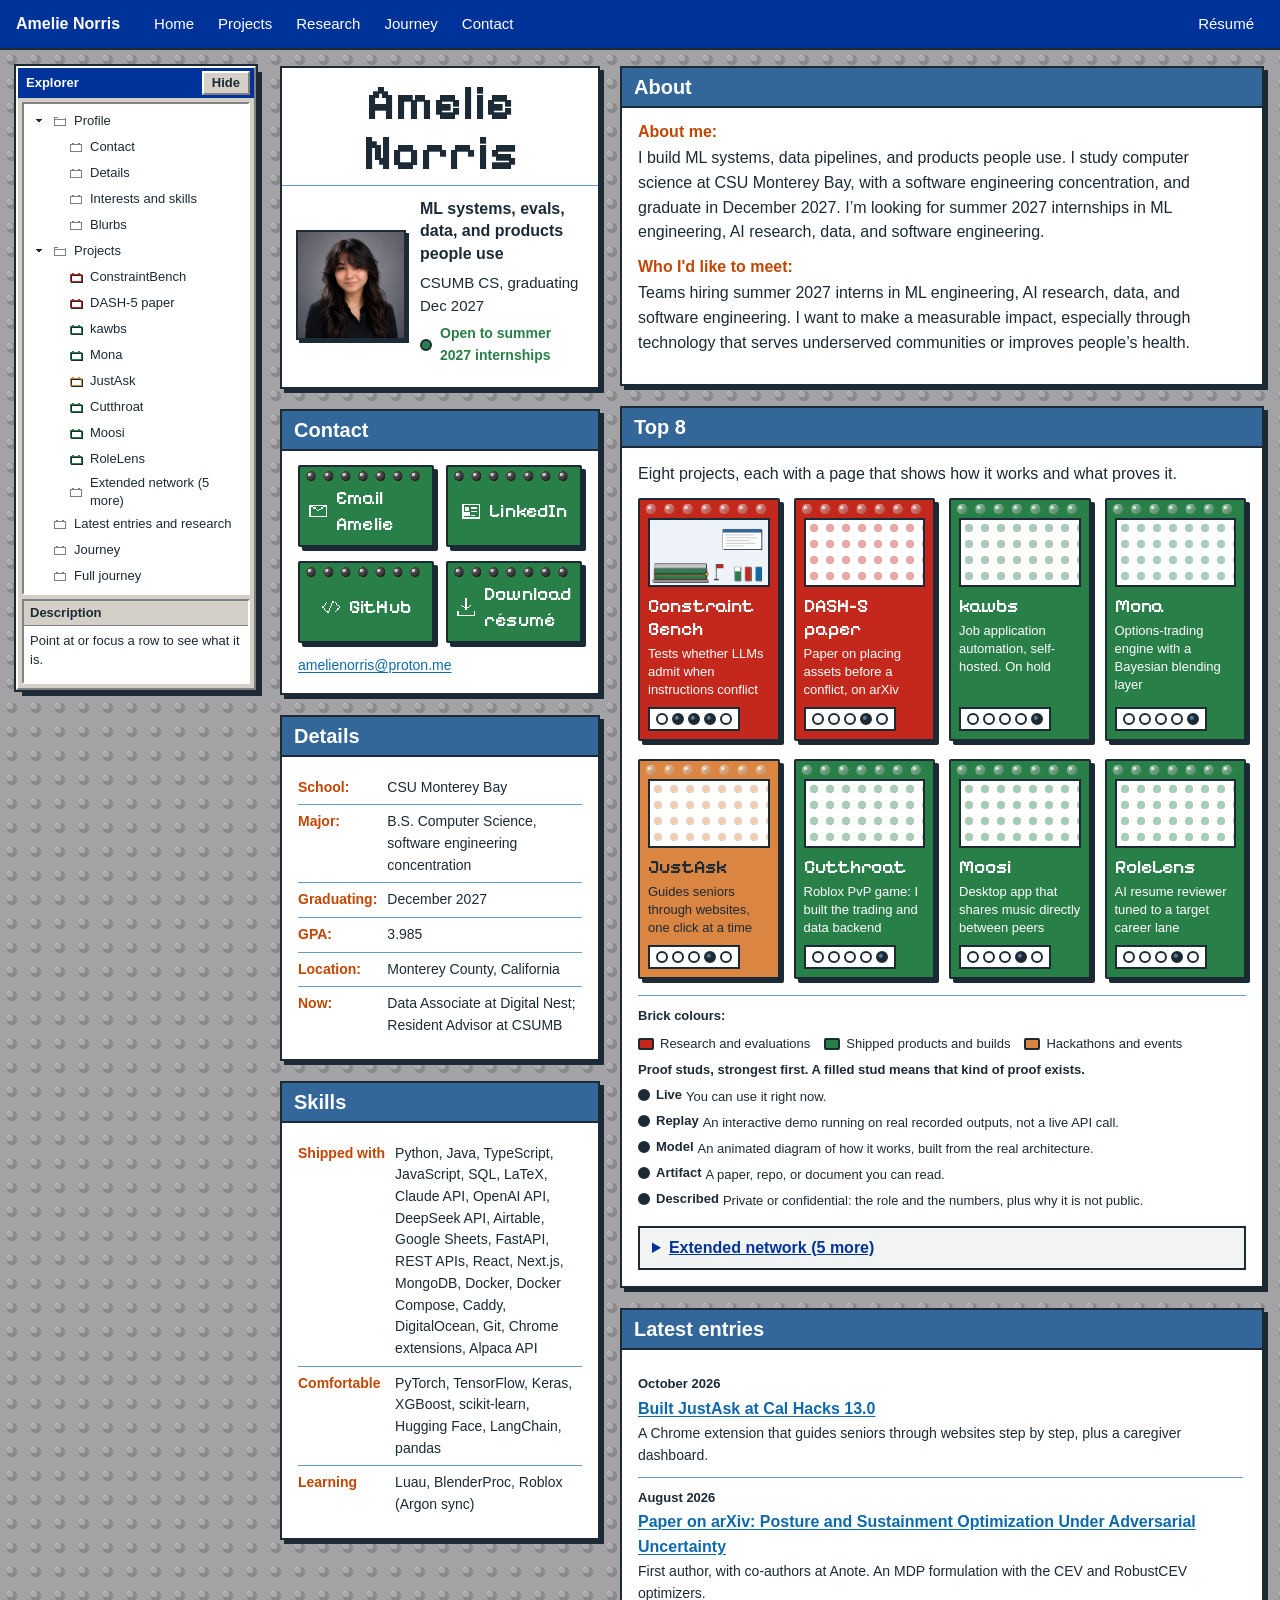
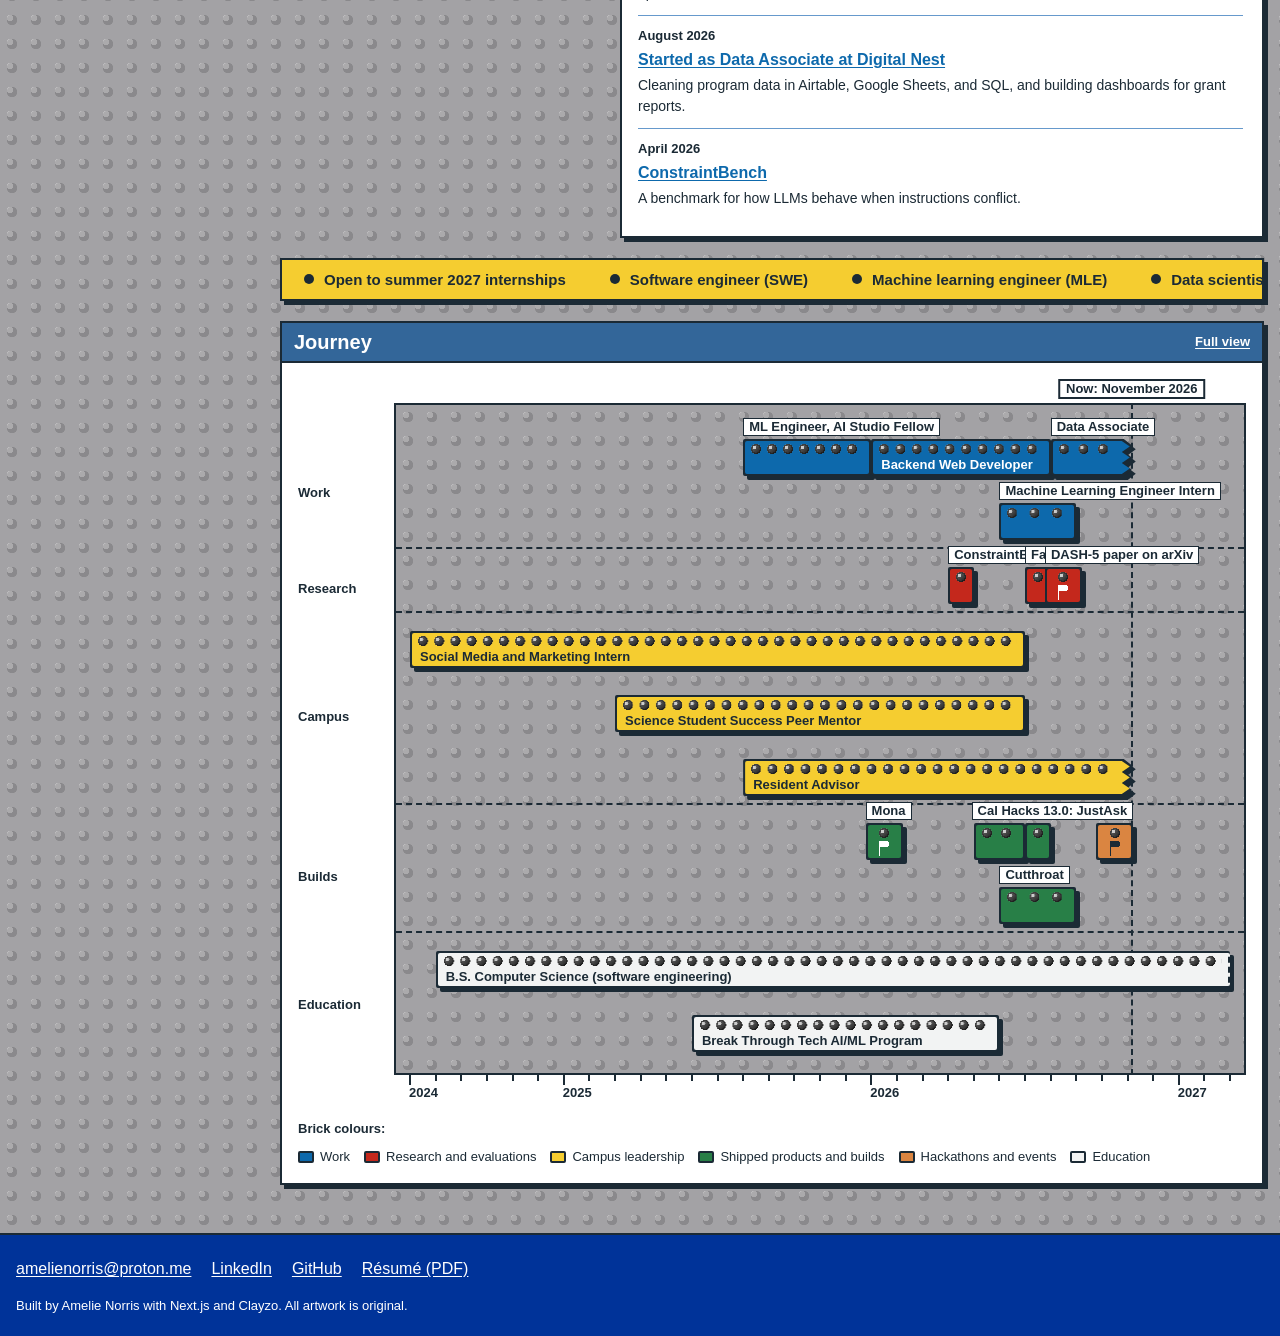
==== commit f13881e6: "Publish portfolio static export" ====
--- a/index.html
+++ b/index.html
@@ -1 +1 @@
-<!DOCTYPE html><html lang="en" class="BNorjW_variable"><head><meta charSet="utf-8"/><meta name="viewport" content="width=device-width, initial-scale=1"/><link rel="preload" href="/_next/static/media/034111bd5fecc463-s.p.0m75r3fswdwux.woff2" as="font" crossorigin="" type="font/woff2"/><link rel="preload" href="/amelie-headshot.jpg" as="image" fetchPriority="high"/><link rel="stylesheet" href="/_next/static/chunks/2y4-d6axaafzb.css" data-precedence="next"/><link rel="stylesheet" href="/_next/static/chunks/108u9-b5aj6z1.css" data-precedence="next"/><link rel="preload" as="script" fetchPriority="low" href="/_next/static/chunks/310vm2bl3xxpt.js"/><script src="/_next/static/chunks/1wnov70f88xjy.js" async=""></script><script src="/_next/static/chunks/1e2e66heuz-e0.js" async=""></script><script src="/_next/static/chunks/0c98xzjfks9hq.js" async=""></script><script src="/_next/static/chunks/turbopack-2u1d16houkiyo.js" async=""></script><script src="/_next/static/chunks/21s67f6qi7gc6.js" async=""></script><script src="/_next/static/chunks/3ca4lnae2fz4l.js" async=""></script><meta name="theme-color" content="#003399"/><title>Amelie Norris · ML systems, evals, and data</title><meta name="description" content="Amelie Norris: CS student at CSU Monterey Bay, graduating December 2027. Builds ML systems, evaluations, data pipelines, and products people use. Open to summer 2027 internships."/><meta property="og:title" content="Amelie Norris · ML systems, evals, and data"/><meta property="og:description" content="CS at CSU Monterey Bay, December 2027. Open to summer 2027 internships in ML engineering, AI research, data, and software engineering."/><meta property="og:url" content="https://amelienorris.github.io/"/><meta property="og:image" content="https://amelienorris.github.io/og.png"/><meta property="og:image:width" content="1200"/><meta property="og:image:height" content="630"/><meta property="og:image:alt" content="Amelie Norris, ML systems, evals, and data, built from bricks"/><meta property="og:type" content="website"/><meta name="twitter:card" content="summary_large_image"/><meta name="twitter:title" content="Amelie Norris · ML systems, evals, and data"/><meta name="twitter:description" content="CS at CSU Monterey Bay, December 2027. Open to summer 2027 internships in ML engineering, AI research, data, and software engineering."/><meta name="twitter:image" content="https://amelienorris.github.io/og.png"/><meta name="twitter:image:alt" content="Amelie Norris, ML systems, evals, and data, built from bricks"/><meta name="twitter:image:width" content="1200"/><meta name="twitter:image:height" content="630"/><link rel="icon" href="/favicon.svg"/><meta name="next-size-adjust" content=""/><script>try{if((location.pathname==='/'||location.pathname===""||location.pathname==="/")&&!localStorage.getItem('built')){document.documentElement.dataset.build='1';localStorage.setItem('built','1')}}catch(e){}</script><script src="/_next/static/chunks/0cz1d0mv5g_q7.js" noModule=""></script></head><body><div hidden=""><!--$--><!--/$--></div><a class="skip-link" href="#main">Skip to content</a><header class="dQ673a_bar"><div class="dQ673a_inner"><a class="dQ673a_brand" href="/">Amelie Norris</a><nav aria-label="Main" class="dQ673a_nav"><ul class="dQ673a_links"><li><a href="/">Home</a></li><li><a href="/#projects">Projects</a></li><li><a href="/#research">Research</a></li><li><a href="/journey/">Journey</a></li><li><a href="/#contact">Contact</a></li></ul><ul class="dQ673a_right"><li><a href="/resume.pdf">Résumé</a></li></ul></nav><div class="Q5LJxq_wrap"><button type="button" class="Q5LJxq_toggle" aria-expanded="false" aria-controls="mobile-menu"><span class="Q5LJxq_icon" aria-hidden="true"><svg viewBox="0 0 16 16" width="100%" height="100%" shape-rendering="crispEdges" fill="currentColor" aria-hidden="true"><rect x="1" y="3" width="14" height="2"></rect><rect x="1" y="7" width="14" height="2"></rect><rect x="1" y="11" width="14" height="2"></rect></svg></span>Menu</button></div></div></header><div class="CUj6aG_shell"><aside class="GqU1_a_panel" data-state="auto" data-home="1" aria-label="Explorer"><div class="GqU1_a_titleBar"><span class="GqU1_a_title">Explorer</span><button type="button" class="GqU1_a_collapse" aria-controls="explorer-tree"><span class="GqU1_a_openLabel">Hide</span><span class="GqU1_a_closedLabel">Show</span><span class="visually-hidden"> Explorer</span></button></div><nav id="explorer-tree" class="GqU1_a_body" aria-label="Site map"><ul class="GqU1_a_tree" role="list"><li class="GqU1_a_item"><div class="GqU1_a_row" style="padding-left:4px"><button type="button" class="GqU1_a_caret" aria-expanded="true"><span aria-hidden="true"><svg viewBox="0 0 16 16" width="100%" height="100%" shape-rendering="crispEdges" fill="currentColor" aria-hidden="true"><rect x="3" y="5" width="10" height="1"></rect><rect x="4" y="6" width="8" height="1"></rect><rect x="5" y="7" width="6" height="1"></rect><rect x="6" y="8" width="4" height="1"></rect><rect x="7" y="9" width="2" height="1"></rect></svg></span><span class="visually-hidden">Collapse<!-- --> <!-- -->Profile</span></button><span class="GqU1_a_icon" aria-hidden="true"><svg viewBox="0 0 16 16" width="100%" height="100%" shape-rendering="crispEdges" fill="currentColor" aria-hidden="true"><rect x="1" y="3" width="5" height="1"></rect><rect x="1" y="3" width="1" height="11"></rect><rect x="6" y="4" width="8" height="1"></rect><rect x="14" y="4" width="1" height="10"></rect><rect x="1" y="13" width="14" height="1"></rect><rect x="2" y="6" width="12" height="1"></rect></svg></span><a class="GqU1_a_link" href="/">Profile</a></div><ul class="GqU1_a_tree" role="list"><li class="GqU1_a_item"><div class="GqU1_a_row" style="padding-left:20px"><span class="GqU1_a_caretSpacer"></span><span class="GqU1_a_icon" aria-hidden="true"><svg viewBox="0 0 16 16" width="100%" height="100%" shape-rendering="crispEdges" fill="currentColor" aria-hidden="true"><rect x="3" y="3" width="3" height="2"></rect><rect x="10" y="3" width="3" height="2"></rect><rect x="1" y="5" width="14" height="1"></rect><rect x="1" y="5" width="1" height="9"></rect><rect x="14" y="5" width="1" height="9"></rect><rect x="1" y="13" width="14" height="1"></rect></svg></span><a class="GqU1_a_link" href="/#contact">Contact</a></div></li><li class="GqU1_a_item"><div class="GqU1_a_row" style="padding-left:20px"><span class="GqU1_a_caretSpacer"></span><span class="GqU1_a_icon" aria-hidden="true"><svg viewBox="0 0 16 16" width="100%" height="100%" shape-rendering="crispEdges" fill="currentColor" aria-hidden="true"><rect x="3" y="3" width="3" height="2"></rect><rect x="10" y="3" width="3" height="2"></rect><rect x="1" y="5" width="14" height="1"></rect><rect x="1" y="5" width="1" height="9"></rect><rect x="14" y="5" width="1" height="9"></rect><rect x="1" y="13" width="14" height="1"></rect></svg></span><a class="GqU1_a_link" href="/#details">Details</a></div></li><li class="GqU1_a_item"><div class="GqU1_a_row" style="padding-left:20px"><span class="GqU1_a_caretSpacer"></span><span class="GqU1_a_icon" aria-hidden="true"><svg viewBox="0 0 16 16" width="100%" height="100%" shape-rendering="crispEdges" fill="currentColor" aria-hidden="true"><rect x="3" y="3" width="3" height="2"></rect><rect x="10" y="3" width="3" height="2"></rect><rect x="1" y="5" width="14" height="1"></rect><rect x="1" y="5" width="1" height="9"></rect><rect x="14" y="5" width="1" height="9"></rect><rect x="1" y="13" width="14" height="1"></rect></svg></span><a class="GqU1_a_link" href="/#interests">Interests and skills</a></div></li><li class="GqU1_a_item"><div class="GqU1_a_row" style="padding-left:20px"><span class="GqU1_a_caretSpacer"></span><span class="GqU1_a_icon" aria-hidden="true"><svg viewBox="0 0 16 16" width="100%" height="100%" shape-rendering="crispEdges" fill="currentColor" aria-hidden="true"><rect x="3" y="3" width="3" height="2"></rect><rect x="10" y="3" width="3" height="2"></rect><rect x="1" y="5" width="14" height="1"></rect><rect x="1" y="5" width="1" height="9"></rect><rect x="14" y="5" width="1" height="9"></rect><rect x="1" y="13" width="14" height="1"></rect></svg></span><a class="GqU1_a_link" href="/#blurbs">Blurbs</a></div></li></ul></li><li class="GqU1_a_item"><div class="GqU1_a_row" style="padding-left:4px"><button type="button" class="GqU1_a_caret" aria-expanded="true"><span aria-hidden="true"><svg viewBox="0 0 16 16" width="100%" height="100%" shape-rendering="crispEdges" fill="currentColor" aria-hidden="true"><rect x="3" y="5" width="10" height="1"></rect><rect x="4" y="6" width="8" height="1"></rect><rect x="5" y="7" width="6" height="1"></rect><rect x="6" y="8" width="4" height="1"></rect><rect x="7" y="9" width="2" height="1"></rect></svg></span><span class="visually-hidden">Collapse<!-- --> <!-- -->Projects</span></button><span class="GqU1_a_icon" aria-hidden="true"><svg viewBox="0 0 16 16" width="100%" height="100%" shape-rendering="crispEdges" fill="currentColor" aria-hidden="true"><rect x="1" y="3" width="5" height="1"></rect><rect x="1" y="3" width="1" height="11"></rect><rect x="6" y="4" width="8" height="1"></rect><rect x="14" y="4" width="1" height="10"></rect><rect x="1" y="13" width="14" height="1"></rect><rect x="2" y="6" width="12" height="1"></rect></svg></span><a class="GqU1_a_link" href="/#projects">Projects</a></div><ul class="GqU1_a_tree" role="list"><li class="GqU1_a_item"><div class="GqU1_a_row" style="padding-left:20px"><span class="GqU1_a_caretSpacer"></span><span class="GqU1_a_icon" data-cat="research" aria-hidden="true"><svg viewBox="0 0 16 16" width="100%" height="100%" shape-rendering="crispEdges" fill="currentColor" aria-hidden="true"><rect x="3" y="3" width="3" height="2"></rect><rect x="10" y="3" width="3" height="2"></rect><rect x="1" y="5" width="14" height="1"></rect><rect x="1" y="5" width="1" height="9"></rect><rect x="14" y="5" width="1" height="9"></rect><rect x="1" y="13" width="14" height="1"></rect></svg></span><a class="GqU1_a_link" aria-describedby="_R_2tb_-projectsconstraintbench" href="/projects/constraintbench/">ConstraintBench</a><span id="_R_2tb_-projectsconstraintbench" class="visually-hidden">A benchmark for silent rule-breaking in LLMs</span></div></li><li class="GqU1_a_item"><div class="GqU1_a_row" style="padding-left:20px"><span class="GqU1_a_caretSpacer"></span><span class="GqU1_a_icon" data-cat="research" aria-hidden="true"><svg viewBox="0 0 16 16" width="100%" height="100%" shape-rendering="crispEdges" fill="currentColor" aria-hidden="true"><rect x="3" y="3" width="3" height="2"></rect><rect x="10" y="3" width="3" height="2"></rect><rect x="1" y="5" width="14" height="1"></rect><rect x="1" y="5" width="1" height="9"></rect><rect x="14" y="5" width="1" height="9"></rect><rect x="1" y="13" width="14" height="1"></rect></svg></span><a class="GqU1_a_link" aria-describedby="_R_2tb_-projectsdash5" href="/projects/dash-5/">DASH-5 paper</a><span id="_R_2tb_-projectsdash5" class="visually-hidden">Co-authored arXiv paper on posture planning as an MDP</span></div></li><li class="GqU1_a_item"><div class="GqU1_a_row" style="padding-left:20px"><span class="GqU1_a_caretSpacer"></span><span class="GqU1_a_icon" data-cat="builds" aria-hidden="true"><svg viewBox="0 0 16 16" width="100%" height="100%" shape-rendering="crispEdges" fill="currentColor" aria-hidden="true"><rect x="3" y="3" width="3" height="2"></rect><rect x="10" y="3" width="3" height="2"></rect><rect x="1" y="5" width="14" height="1"></rect><rect x="1" y="5" width="1" height="9"></rect><rect x="14" y="5" width="1" height="9"></rect><rect x="1" y="13" width="14" height="1"></rect></svg></span><a class="GqU1_a_link" aria-describedby="_R_2tb_-projectskawbs" href="/projects/kawbs/">kawbs</a><span id="_R_2tb_-projectskawbs" class="visually-hidden">Job application automation platform on DigitalOcean</span></div></li><li class="GqU1_a_item"><div class="GqU1_a_row" style="padding-left:20px"><span class="GqU1_a_caretSpacer"></span><span class="GqU1_a_icon" data-cat="builds" aria-hidden="true"><svg viewBox="0 0 16 16" width="100%" height="100%" shape-rendering="crispEdges" fill="currentColor" aria-hidden="true"><rect x="3" y="3" width="3" height="2"></rect><rect x="10" y="3" width="3" height="2"></rect><rect x="1" y="5" width="14" height="1"></rect><rect x="1" y="5" width="1" height="9"></rect><rect x="14" y="5" width="1" height="9"></rect><rect x="1" y="13" width="14" height="1"></rect></svg></span><a class="GqU1_a_link" aria-describedby="_R_2tb_-projectsmona" href="/projects/mona/">Mona</a><span id="_R_2tb_-projectsmona" class="visually-hidden">Autonomous options trading on Alpaca with Black-Litterman</span></div></li><li class="GqU1_a_item"><div class="GqU1_a_row" style="padding-left:20px"><span class="GqU1_a_caretSpacer"></span><span class="GqU1_a_icon" data-cat="hackathons" aria-hidden="true"><svg viewBox="0 0 16 16" width="100%" height="100%" shape-rendering="crispEdges" fill="currentColor" aria-hidden="true"><rect x="3" y="3" width="3" height="2"></rect><rect x="10" y="3" width="3" height="2"></rect><rect x="1" y="5" width="14" height="1"></rect><rect x="1" y="5" width="1" height="9"></rect><rect x="14" y="5" width="1" height="9"></rect><rect x="1" y="13" width="14" height="1"></rect></svg></span><a class="GqU1_a_link" aria-describedby="_R_2tb_-projectsjustask" href="/projects/justask/">JustAsk</a><span id="_R_2tb_-projectsjustask" class="visually-hidden">Chrome extension for seniors plus a caregiver dashboard</span></div></li><li class="GqU1_a_item"><div class="GqU1_a_row" style="padding-left:20px"><span class="GqU1_a_caretSpacer"></span><span class="GqU1_a_icon" data-cat="builds" aria-hidden="true"><svg viewBox="0 0 16 16" width="100%" height="100%" shape-rendering="crispEdges" fill="currentColor" aria-hidden="true"><rect x="3" y="3" width="3" height="2"></rect><rect x="10" y="3" width="3" height="2"></rect><rect x="1" y="5" width="14" height="1"></rect><rect x="1" y="5" width="1" height="9"></rect><rect x="14" y="5" width="1" height="9"></rect><rect x="1" y="13" width="14" height="1"></rect></svg></span><a class="GqU1_a_link" aria-describedby="_R_2tb_-projectscutthroat" href="/projects/cutthroat/">Cutthroat</a><span id="_R_2tb_-projectscutthroat" class="visually-hidden">Round-based Roblox PvP game, backend services</span></div></li><li class="GqU1_a_item"><div class="GqU1_a_row" style="padding-left:20px"><span class="GqU1_a_caretSpacer"></span><span class="GqU1_a_icon" data-cat="builds" aria-hidden="true"><svg viewBox="0 0 16 16" width="100%" height="100%" shape-rendering="crispEdges" fill="currentColor" aria-hidden="true"><rect x="3" y="3" width="3" height="2"></rect><rect x="10" y="3" width="3" height="2"></rect><rect x="1" y="5" width="14" height="1"></rect><rect x="1" y="5" width="1" height="9"></rect><rect x="14" y="5" width="1" height="9"></rect><rect x="1" y="13" width="14" height="1"></rect></svg></span><a class="GqU1_a_link" aria-describedby="_R_2tb_-projectsmoosi" href="/projects/moosi/">Moosi</a><span id="_R_2tb_-projectsmoosi" class="visually-hidden">P2P desktop music sharing, audio never touches the server</span></div></li><li class="GqU1_a_item"><div class="GqU1_a_row" style="padding-left:20px"><span class="GqU1_a_caretSpacer"></span><span class="GqU1_a_icon" data-cat="builds" aria-hidden="true"><svg viewBox="0 0 16 16" width="100%" height="100%" shape-rendering="crispEdges" fill="currentColor" aria-hidden="true"><rect x="3" y="3" width="3" height="2"></rect><rect x="10" y="3" width="3" height="2"></rect><rect x="1" y="5" width="14" height="1"></rect><rect x="1" y="5" width="1" height="9"></rect><rect x="14" y="5" width="1" height="9"></rect><rect x="1" y="13" width="14" height="1"></rect></svg></span><a class="GqU1_a_link" aria-describedby="_R_2tb_-projectsrolelens" href="/projects/rolelens/">RoleLens</a><span id="_R_2tb_-projectsrolelens" class="visually-hidden">Reviews resume bullets for SWE, MLE, public sector, or quant</span></div></li><li class="GqU1_a_item"><div class="GqU1_a_row" style="padding-left:20px"><span class="GqU1_a_caretSpacer"></span><span class="GqU1_a_icon" aria-hidden="true"><svg viewBox="0 0 16 16" width="100%" height="100%" shape-rendering="crispEdges" fill="currentColor" aria-hidden="true"><rect x="3" y="3" width="3" height="2"></rect><rect x="10" y="3" width="3" height="2"></rect><rect x="1" y="5" width="14" height="1"></rect><rect x="1" y="5" width="1" height="9"></rect><rect x="14" y="5" width="1" height="9"></rect><rect x="1" y="13" width="14" height="1"></rect></svg></span><a class="GqU1_a_link" href="/#extended">Extended network (5 more)</a></div></li></ul></li><li class="GqU1_a_item"><div class="GqU1_a_row" style="padding-left:4px"><span class="GqU1_a_caretSpacer"></span><span class="GqU1_a_icon" aria-hidden="true"><svg viewBox="0 0 16 16" width="100%" height="100%" shape-rendering="crispEdges" fill="currentColor" aria-hidden="true"><rect x="3" y="3" width="3" height="2"></rect><rect x="10" y="3" width="3" height="2"></rect><rect x="1" y="5" width="14" height="1"></rect><rect x="1" y="5" width="1" height="9"></rect><rect x="14" y="5" width="1" height="9"></rect><rect x="1" y="13" width="14" height="1"></rect></svg></span><a class="GqU1_a_link" href="/#research">Latest entries and research</a></div></li><li class="GqU1_a_item"><div class="GqU1_a_row" style="padding-left:4px"><span class="GqU1_a_caretSpacer"></span><span class="GqU1_a_icon" aria-hidden="true"><svg viewBox="0 0 16 16" width="100%" height="100%" shape-rendering="crispEdges" fill="currentColor" aria-hidden="true"><rect x="3" y="3" width="3" height="2"></rect><rect x="10" y="3" width="3" height="2"></rect><rect x="1" y="5" width="14" height="1"></rect><rect x="1" y="5" width="1" height="9"></rect><rect x="14" y="5" width="1" height="9"></rect><rect x="1" y="13" width="14" height="1"></rect></svg></span><a class="GqU1_a_link" href="/#journey">Journey</a></div></li><li class="GqU1_a_item"><div class="GqU1_a_row" style="padding-left:4px"><span class="GqU1_a_caretSpacer"></span><span class="GqU1_a_icon" aria-hidden="true"><svg viewBox="0 0 16 16" width="100%" height="100%" shape-rendering="crispEdges" fill="currentColor" aria-hidden="true"><rect x="3" y="3" width="3" height="2"></rect><rect x="10" y="3" width="3" height="2"></rect><rect x="1" y="5" width="14" height="1"></rect><rect x="1" y="5" width="1" height="9"></rect><rect x="14" y="5" width="1" height="9"></rect><rect x="1" y="13" width="14" height="1"></rect></svg></span><a class="GqU1_a_link" href="/journey/">Full journey</a></div></li></ul></nav><div class="GqU1_a_props" aria-hidden="true"><div class="GqU1_a_propsHead">Description</div><p class="GqU1_a_propsBody">Point at or focus a row to see what it is.</p></div></aside><div class="CUj6aG_page"><main id="main" class="oe3DtG_home"><div class="oe3DtG_cols"><div class="oe3DtG_left"><div class="oe3DtG_oProfile"><section id="profile" aria-labelledby="name" class="undefined oe3DtG_box" data-build="profile" data-check-anim="hero" data-anim-end="1300"><div class="oe3DtG_profileHead"><h1 id="name" class="oe3DtG_name" data-ten-second="name" data-build="name">Amelie Norris</h1></div><div class="oe3DtG_profileBody"><div class="oe3DtG_avatarWrap" data-build="avatar"><img class="oe3DtG_avatar" src="/amelie-headshot.jpg" alt="Headshot of Amelie Norris" width="240" height="240" decoding="async" fetchPriority="high"/></div><div class="oe3DtG_facts"><p class="oe3DtG_tagline" data-ten-second="desc" data-build="f1">ML systems, evals, data, and products people use</p><p class="oe3DtG_school" data-ten-second="school" data-build="f2">CSUMB CS, graduating Dec 2027</p><p class="oe3DtG_status" data-ten-second="status" data-build="f3"><span class="oe3DtG_dot" aria-hidden="true"></span>Open to summer 2027 internships</p></div></div></section></div><div class="oe3DtG_oContact"><section id="contact" aria-labelledby="contact-title" class="WUf7Da_box"><div class="WUf7Da_head"><h2 id="contact-title" class="WUf7Da_title">Contact</h2></div><div class="WUf7Da_body"><div class="oe3DtG_contactGrid"><a href="mailto:amelienorris@proton.me" data-cat="action" class="_Dv4aq_brick _Dv4aq_press _Dv4aq_display oe3DtG_contactBrick" data-build="c1"><span class="_Dv4aq_icon" aria-hidden="true"><svg viewBox="0 0 16 16" width="100%" height="100%" shape-rendering="crispEdges" fill="currentColor" aria-hidden="true"><rect x="1" y="3" width="14" height="1"></rect><rect x="1" y="12" width="14" height="1"></rect><rect x="1" y="3" width="1" height="10"></rect><rect x="14" y="3" width="1" height="10"></rect><rect x="2" y="4" width="2" height="1"></rect><rect x="4" y="5" width="2" height="1"></rect><rect x="6" y="6" width="1" height="1"></rect><rect x="7" y="7" width="2" height="1"></rect><rect x="9" y="6" width="1" height="1"></rect><rect x="10" y="5" width="2" height="1"></rect><rect x="12" y="4" width="2" height="1"></rect></svg></span><span>Email Amelie</span></a><a href="https://www.linkedin.com/in/amelienorris/" data-cat="action" class="_Dv4aq_brick _Dv4aq_press _Dv4aq_display oe3DtG_contactBrick" rel="noopener noreferrer" data-build="c2"><span class="_Dv4aq_icon" aria-hidden="true"><svg viewBox="0 0 16 16" width="100%" height="100%" shape-rendering="crispEdges" fill="currentColor" aria-hidden="true"><rect x="1" y="2" width="14" height="1"></rect><rect x="1" y="13" width="14" height="1"></rect><rect x="1" y="2" width="1" height="12"></rect><rect x="14" y="2" width="1" height="12"></rect><rect x="3" y="5" width="3" height="3"></rect><rect x="2" y="9" width="5" height="1"></rect><rect x="2" y="10" width="5" height="2"></rect><rect x="8" y="5" width="5" height="1"></rect><rect x="8" y="8" width="5" height="1"></rect><rect x="8" y="11" width="3" height="1"></rect></svg></span><span>LinkedIn</span></a><a href="https://github.com/amelienorris" data-cat="action" class="_Dv4aq_brick _Dv4aq_press _Dv4aq_display oe3DtG_contactBrick" rel="noopener noreferrer" data-build="c3"><span class="_Dv4aq_icon" aria-hidden="true"><svg viewBox="0 0 16 16" width="100%" height="100%" shape-rendering="crispEdges" fill="currentColor" aria-hidden="true"><rect x="4" y="4" width="1" height="1"></rect><rect x="3" y="5" width="1" height="1"></rect><rect x="2" y="6" width="1" height="1"></rect><rect x="1" y="7" width="1" height="2"></rect><rect x="2" y="9" width="1" height="1"></rect><rect x="3" y="10" width="1" height="1"></rect><rect x="4" y="11" width="1" height="1"></rect><rect x="11" y="4" width="1" height="1"></rect><rect x="12" y="5" width="1" height="1"></rect><rect x="13" y="6" width="1" height="1"></rect><rect x="14" y="7" width="1" height="2"></rect><rect x="13" y="9" width="1" height="1"></rect><rect x="12" y="10" width="1" height="1"></rect><rect x="11" y="11" width="1" height="1"></rect><rect x="9" y="3" width="1" height="2"></rect><rect x="8" y="5" width="1" height="2"></rect><rect x="7" y="7" width="1" height="2"></rect><rect x="6" y="9" width="1" height="2"></rect><rect x="5" y="11" width="1" height="2"></rect></svg></span><span>GitHub</span></a><a href="/resume.pdf" data-cat="action" class="_Dv4aq_brick _Dv4aq_press _Dv4aq_display oe3DtG_contactBrick" download="" data-build="c4"><span class="_Dv4aq_icon" aria-hidden="true"><svg viewBox="0 0 16 16" width="100%" height="100%" shape-rendering="crispEdges" fill="currentColor" aria-hidden="true"><rect x="7" y="1" width="2" height="8"></rect><rect x="5" y="7" width="1" height="1"></rect><rect x="4" y="6" width="1" height="1"></rect><rect x="10" y="7" width="1" height="1"></rect><rect x="11" y="6" width="1" height="1"></rect><rect x="6" y="8" width="1" height="1"></rect><rect x="9" y="8" width="1" height="1"></rect><rect x="7" y="9" width="2" height="1"></rect><rect x="1" y="11" width="1" height="4"></rect><rect x="14" y="11" width="1" height="4"></rect><rect x="1" y="14" width="14" height="1"></rect></svg></span><span>Download résumé</span></a></div><p class="oe3DtG_contactLine"><a href="mailto:amelienorris@proton.me">amelienorris@proton.me</a></p></div></section></div><div class="oe3DtG_oDetails"><section id="details" aria-labelledby="details-title" class="WUf7Da_box"><div class="WUf7Da_head"><h2 id="details-title" class="WUf7Da_title">Details</h2></div><div class="WUf7Da_body"><table class="oe3DtG_details"><tbody><tr><th scope="row">School<!-- -->:</th><td>CSU Monterey Bay</td></tr><tr><th scope="row">Major<!-- -->:</th><td>B.S. Computer Science, software engineering concentration</td></tr><tr><th scope="row">Graduating<!-- -->:</th><td>December 2027</td></tr><tr><th scope="row">GPA<!-- -->:</th><td>3.985</td></tr><tr><th scope="row">Location<!-- -->:</th><td>Monterey County, California</td></tr><tr><th scope="row">Now<!-- -->:</th><td>Data Associate at Digital Nest; Resident Advisor at CSUMB</td></tr></tbody></table></div></section></div><div class="oe3DtG_oInterests"><section id="interests" aria-labelledby="interests-title" class="WUf7Da_box"><div class="WUf7Da_head"><h2 id="interests-title" class="WUf7Da_title">Skills</h2></div><div class="WUf7Da_body"><table class="oe3DtG_skills"><caption class="visually-hidden">Tools Amelie uses, by how well she knows them</caption><tbody><tr><th scope="row">Shipped with</th><td>Python, Java, TypeScript, JavaScript, SQL, LaTeX, Claude API, OpenAI API, DeepSeek API, Airtable, Google Sheets, FastAPI, REST APIs, React, Next.js, MongoDB, Docker, Docker Compose, Caddy, DigitalOcean, Git, Chrome extensions, Alpaca API</td></tr><tr><th scope="row">Comfortable</th><td>PyTorch, TensorFlow, Keras, XGBoost, scikit-learn, Hugging Face, LangChain, pandas</td></tr><tr><th scope="row">Learning</th><td>Luau, BlenderProc, Roblox (Argon sync)</td></tr></tbody></table></div></section></div></div><div class="oe3DtG_right"><div class="oe3DtG_oBlurbs"><section id="blurbs" aria-labelledby="blurbs-title" class="WUf7Da_box"><div class="WUf7Da_head"><h2 id="blurbs-title" class="WUf7Da_title">About</h2></div><div class="WUf7Da_body"><h3 class="oe3DtG_blurbHead">About me:</h3><p>I build ML systems, data pipelines, and products people use. I study computer science at CSU Monterey Bay, with a software engineering concentration, and graduate in December 2027. I’m looking for summer 2027 internships in ML engineering, AI research, data, and software engineering.</p><h3 class="oe3DtG_blurbHead">Who I&#x27;d like to meet:</h3><p>Teams hiring summer 2027 interns in ML engineering, AI research, data, and software engineering. I want to make a measurable impact, especially through technology that serves underserved communities or improves people’s health.</p></div></section></div><div class="oe3DtG_oTop8"><section id="projects" aria-labelledby="projects-title" class="WUf7Da_box"><div class="WUf7Da_head"><h2 id="projects-title" class="WUf7Da_title">Top 8</h2></div><div class="WUf7Da_body"><p class="Swlklq_intro">Eight projects, each with a page that shows how it works and what proves it.</p><ol class="Swlklq_grid"><li><a class="Swlklq_tile" data-cat="research" href="/projects/constraintbench/"><span class="Swlklq_studs" aria-hidden="true"></span><span class="Swlklq_pic" aria-hidden="true"><img src="/models/constraintbench.poster.webp" alt="" width="320" height="180" loading="lazy" decoding="async"/></span><span class="Swlklq_tileName"><span>Constraint</span><span><wbr/>Bench</span></span><span class="Swlklq_tileLine">Tests whether LLMs admit when instructions conflict</span><span class="Swlklq_tileProof"><span class="_pj32W_wrap" data-size="sm"><span class="_pj32W_row" role="img" aria-label="Proof available: Replay, Model, Artifact" title="Proof available: Replay, Model, Artifact"><span class="_pj32W_stud" data-on="0"></span><span class="_pj32W_stud" data-on="1"></span><span class="_pj32W_stud" data-on="1"></span><span class="_pj32W_stud" data-on="1"></span><span class="_pj32W_stud" data-on="0"></span></span></span></span></a></li><li><a class="Swlklq_tile" data-cat="research" href="/projects/dash-5/"><span class="Swlklq_studs" aria-hidden="true"></span><span class="Swlklq_pic" aria-hidden="true"><span class="Swlklq_picFallback"></span></span><span class="Swlklq_tileName"><span>DASH-5 paper</span></span><span class="Swlklq_tileLine">Paper on placing assets before a conflict, on arXiv</span><span class="Swlklq_tileProof"><span class="_pj32W_wrap" data-size="sm"><span class="_pj32W_row" role="img" aria-label="Proof available: Artifact" title="Proof available: Artifact"><span class="_pj32W_stud" data-on="0"></span><span class="_pj32W_stud" data-on="0"></span><span class="_pj32W_stud" data-on="0"></span><span class="_pj32W_stud" data-on="1"></span><span class="_pj32W_stud" data-on="0"></span></span></span></span></a></li><li><a class="Swlklq_tile" data-cat="builds" href="/projects/kawbs/"><span class="Swlklq_studs" aria-hidden="true"></span><span class="Swlklq_pic" aria-hidden="true"><span class="Swlklq_picFallback"></span></span><span class="Swlklq_tileName"><span>kawbs</span></span><span class="Swlklq_tileLine">Job application automation, self-hosted. On hold</span><span class="Swlklq_tileProof"><span class="_pj32W_wrap" data-size="sm"><span class="_pj32W_row" role="img" aria-label="Proof available: Described" title="Proof available: Described"><span class="_pj32W_stud" data-on="0"></span><span class="_pj32W_stud" data-on="0"></span><span class="_pj32W_stud" data-on="0"></span><span class="_pj32W_stud" data-on="0"></span><span class="_pj32W_stud" data-on="1"></span></span></span></span></a></li><li><a class="Swlklq_tile" data-cat="builds" href="/projects/mona/"><span class="Swlklq_studs" aria-hidden="true"></span><span class="Swlklq_pic" aria-hidden="true"><span class="Swlklq_picFallback"></span></span><span class="Swlklq_tileName"><span>Mona</span></span><span class="Swlklq_tileLine">Options-trading engine with a Bayesian blending layer</span><span class="Swlklq_tileProof"><span class="_pj32W_wrap" data-size="sm"><span class="_pj32W_row" role="img" aria-label="Proof available: Described" title="Proof available: Described"><span class="_pj32W_stud" data-on="0"></span><span class="_pj32W_stud" data-on="0"></span><span class="_pj32W_stud" data-on="0"></span><span class="_pj32W_stud" data-on="0"></span><span class="_pj32W_stud" data-on="1"></span></span></span></span></a></li><li><a class="Swlklq_tile" data-cat="hackathons" href="/projects/justask/"><span class="Swlklq_studs" aria-hidden="true"></span><span class="Swlklq_pic" aria-hidden="true"><span class="Swlklq_picFallback"></span></span><span class="Swlklq_tileName"><span>Just</span><span><wbr/>Ask</span></span><span class="Swlklq_tileLine">Guides seniors through websites, one click at a time</span><span class="Swlklq_tileProof"><span class="_pj32W_wrap" data-size="sm"><span class="_pj32W_row" role="img" aria-label="Proof available: Artifact" title="Proof available: Artifact"><span class="_pj32W_stud" data-on="0"></span><span class="_pj32W_stud" data-on="0"></span><span class="_pj32W_stud" data-on="0"></span><span class="_pj32W_stud" data-on="1"></span><span class="_pj32W_stud" data-on="0"></span></span></span></span></a></li><li><a class="Swlklq_tile" data-cat="builds" href="/projects/cutthroat/"><span class="Swlklq_studs" aria-hidden="true"></span><span class="Swlklq_pic" aria-hidden="true"><span class="Swlklq_picFallback"></span></span><span class="Swlklq_tileName"><span>Cutthroat</span></span><span class="Swlklq_tileLine">Roblox PvP game: I built the trading and data backend</span><span class="Swlklq_tileProof"><span class="_pj32W_wrap" data-size="sm"><span class="_pj32W_row" role="img" aria-label="Proof available: Described" title="Proof available: Described"><span class="_pj32W_stud" data-on="0"></span><span class="_pj32W_stud" data-on="0"></span><span class="_pj32W_stud" data-on="0"></span><span class="_pj32W_stud" data-on="0"></span><span class="_pj32W_stud" data-on="1"></span></span></span></span></a></li><li><a class="Swlklq_tile" data-cat="builds" href="/projects/moosi/"><span class="Swlklq_studs" aria-hidden="true"></span><span class="Swlklq_pic" aria-hidden="true"><span class="Swlklq_picFallback"></span></span><span class="Swlklq_tileName"><span>Moosi</span></span><span class="Swlklq_tileLine">Desktop app that shares music directly between peers</span><span class="Swlklq_tileProof"><span class="_pj32W_wrap" data-size="sm"><span class="_pj32W_row" role="img" aria-label="Proof available: Artifact" title="Proof available: Artifact"><span class="_pj32W_stud" data-on="0"></span><span class="_pj32W_stud" data-on="0"></span><span class="_pj32W_stud" data-on="0"></span><span class="_pj32W_stud" data-on="1"></span><span class="_pj32W_stud" data-on="0"></span></span></span></span></a></li><li><a class="Swlklq_tile" data-cat="builds" href="/projects/rolelens/"><span class="Swlklq_studs" aria-hidden="true"></span><span class="Swlklq_pic" aria-hidden="true"><span class="Swlklq_picFallback"></span></span><span class="Swlklq_tileName"><span>Role</span><span><wbr/>Lens</span></span><span class="Swlklq_tileLine">AI resume reviewer tuned to a target career lane</span><span class="Swlklq_tileProof"><span class="_pj32W_wrap" data-size="sm"><span class="_pj32W_row" role="img" aria-label="Proof available: Artifact" title="Proof available: Artifact"><span class="_pj32W_stud" data-on="0"></span><span class="_pj32W_stud" data-on="0"></span><span class="_pj32W_stud" data-on="0"></span><span class="_pj32W_stud" data-on="1"></span><span class="_pj32W_stud" data-on="0"></span></span></span></span></a></li></ol><div class="Swlklq_legends"><div class="a9JVTG_legend"><span class="a9JVTG_legendTitle">Brick colours<!-- -->:</span><ul class="a9JVTG_items"><li class="a9JVTG_item"><span class="a9JVTG_swatch" data-cat="research" aria-hidden="true"></span>Research and evaluations</li><li class="a9JVTG_item"><span class="a9JVTG_swatch" data-cat="builds" aria-hidden="true"></span>Shipped products and builds</li><li class="a9JVTG_item"><span class="a9JVTG_swatch" data-cat="hackathons" aria-hidden="true"></span>Hackathons and events</li></ul></div><div id="proof-key" class="Swlklq_proofKey"><div class="a9JVTG_proof"><p class="a9JVTG_legendTitle">Proof studs, strongest first. A filled stud means that kind of proof exists.</p><dl class="a9JVTG_dlCompact"><div class="a9JVTG_row"><dt><span class="a9JVTG_studOn" aria-hidden="true"></span> <!-- -->Live</dt><dd>You can use it right now.</dd></div><div class="a9JVTG_row"><dt><span class="a9JVTG_studOn" aria-hidden="true"></span> <!-- -->Replay</dt><dd>An interactive demo running on real recorded outputs, not a live API call.</dd></div><div class="a9JVTG_row"><dt><span class="a9JVTG_studOn" aria-hidden="true"></span> <!-- -->Model</dt><dd>An animated diagram of how it works, built from the real architecture.</dd></div><div class="a9JVTG_row"><dt><span class="a9JVTG_studOn" aria-hidden="true"></span> <!-- -->Artifact</dt><dd>A paper, repo, or document you can read.</dd></div><div class="a9JVTG_row"><dt><span class="a9JVTG_studOn" aria-hidden="true"></span> <!-- -->Described</dt><dd>Private or confidential: the role and the numbers, plus why it is not public.</dd></div></dl></div></div></div><details id="extended" class="Swlklq_extended"><summary class="Swlklq_summary">Extended network<!-- --> (<!-- -->5<!-- --> more)</summary><ul class="Swlklq_extList"><li class="Swlklq_extItem" data-cat="builds"><span class="Swlklq_extSwatch" aria-hidden="true"></span><div class="Swlklq_extBody"><h3 class="Swlklq_extName">Draculog</h3><p class="Swlklq_extLine">Contributed CO2-estimator bug fixes and improvements to existing tools and evaluation metrics under Dr. Gross. Helped turn the work into learning materials and visualizations for the CSUMB data structures course.</p><p class="Swlklq_extMeta"><span class="_pj32W_wrap" data-size="sm"><span class="_pj32W_row" role="img" aria-label="Proof available: Described" title="Proof available: Described"><span class="_pj32W_stud" data-on="0"></span><span class="_pj32W_stud" data-on="0"></span><span class="_pj32W_stud" data-on="0"></span><span class="_pj32W_stud" data-on="0"></span><span class="_pj32W_stud" data-on="1"></span></span><span class="_pj32W_names">Described</span></span><span class="Swlklq_reason">Project repositories are private.</span></p></div></li><li class="Swlklq_extItem" data-cat="research"><span class="Swlklq_extSwatch" aria-hidden="true"></span><div class="Swlklq_extBody"><h3 class="Swlklq_extName">Faultbench</h3><p class="Swlklq_extLine">An adversarial evaluation-set generator for tool-calling AI agents. Hand-written seed cases are expanded by an LLM, checked by a deterministic validator, then run against real agents and graded, to surface failures that standard benchmarks miss: malformed tool returns, prompt injection, distractor tools, ordering violations, conflicting instructions, and cost or loop traps.</p><p class="Swlklq_extMeta"><span class="_pj32W_wrap" data-size="sm"><span class="_pj32W_row" role="img" aria-label="Proof available: Described" title="Proof available: Described"><span class="_pj32W_stud" data-on="0"></span><span class="_pj32W_stud" data-on="0"></span><span class="_pj32W_stud" data-on="0"></span><span class="_pj32W_stud" data-on="0"></span><span class="_pj32W_stud" data-on="1"></span></span><span class="_pj32W_names">Described</span></span><a href="/projects/faultbench/">Read the project brief</a><span class="Swlklq_reason">It is early and pre-release, so the repo stays private until the benchmark is stable.</span></p></div></li><li class="Swlklq_extItem" data-cat="builds"><span class="Swlklq_extSwatch" aria-hidden="true"></span><div class="Swlklq_extBody"><h3 class="Swlklq_extName">Chiikawa Task Pals (CST338)</h3><p class="Swlklq_extLine">A Chiikawa-themed JavaFX desktop app where users register, log personal tasks and milestones, and track focused work sessions.</p><p class="Swlklq_extMeta"><span class="_pj32W_wrap" data-size="sm"><span class="_pj32W_row" role="img" aria-label="Proof available: Artifact" title="Proof available: Artifact"><span class="_pj32W_stud" data-on="0"></span><span class="_pj32W_stud" data-on="0"></span><span class="_pj32W_stud" data-on="0"></span><span class="_pj32W_stud" data-on="1"></span><span class="_pj32W_stud" data-on="0"></span></span><span class="_pj32W_names">Artifact</span></span><a href="https://github.com/amelienorris/CST338-JavaFX-Final-Project" rel="noopener noreferrer">View source</a></p></div></li><li class="Swlklq_extItem" data-cat="research"><span class="Swlklq_extSwatch" aria-hidden="true"></span><div class="Swlklq_extBody"><h3 class="Swlklq_extName">Anote synthetic data</h3><p class="Swlklq_extLine">Contributed research, quality metrics, QA testing, and BlenderProc bug fixes to an Anote team building synthetic computer-vision datasets.</p><p class="Swlklq_extMeta"><span class="_pj32W_wrap" data-size="sm"><span class="_pj32W_row" role="img" aria-label="Proof available: Described" title="Proof available: Described"><span class="_pj32W_stud" data-on="0"></span><span class="_pj32W_stud" data-on="0"></span><span class="_pj32W_stud" data-on="0"></span><span class="_pj32W_stud" data-on="0"></span><span class="_pj32W_stud" data-on="1"></span></span><span class="_pj32W_names">Described</span></span><span class="Swlklq_reason">The datasets and pipeline belong to Anote.</span></p></div></li><li class="Swlklq_extItem" data-cat="work"><span class="Swlklq_extSwatch" aria-hidden="true"></span><div class="Swlklq_extBody"><h3 class="Swlklq_extName">Digital Nest data work</h3><p class="Swlklq_extLine">Cleans and deduplicates program data in Airtable and SQL, keeps records consistent, and builds the reports and charts that go into grant annual reports.</p><p class="Swlklq_extMeta"><span class="_pj32W_wrap" data-size="sm"><span class="_pj32W_row" role="img" aria-label="Proof available: Described" title="Proof available: Described"><span class="_pj32W_stud" data-on="0"></span><span class="_pj32W_stud" data-on="0"></span><span class="_pj32W_stud" data-on="0"></span><span class="_pj32W_stud" data-on="0"></span><span class="_pj32W_stud" data-on="1"></span></span><span class="_pj32W_names">Described</span></span><span class="Swlklq_reason">Program records belong to Digital Nest and the people in them.</span></p></div></li></ul></details></div></section></div><div class="oe3DtG_oLatest"><section id="research" aria-labelledby="research-title" class="WUf7Da_box"><div class="WUf7Da_head"><h2 id="research-title" class="WUf7Da_title">Latest entries</h2></div><div class="WUf7Da_body"><ul class="oe3DtG_entries"><li class="oe3DtG_entry"><span class="oe3DtG_entryDate">October 2026</span><span class="oe3DtG_entryTitle"><a href="/projects/justask/">Built JustAsk at Cal Hacks 13.0</a></span><span class="oe3DtG_entryLine">A Chrome extension that guides seniors through websites step by step, plus a caregiver dashboard.</span></li><li class="oe3DtG_entry"><span class="oe3DtG_entryDate">August 2026</span><span class="oe3DtG_entryTitle"><a href="/projects/dash-5/">Paper on arXiv: Posture and Sustainment Optimization Under Adversarial Uncertainty</a></span><span class="oe3DtG_entryLine">First author, with co-authors at Anote. An MDP formulation with the CEV and RobustCEV optimizers.</span></li><li class="oe3DtG_entry"><span class="oe3DtG_entryDate">August 2026</span><span class="oe3DtG_entryTitle"><a href="/journey/">Started as Data Associate at Digital Nest</a></span><span class="oe3DtG_entryLine">Cleaning program data in Airtable, Google Sheets, and SQL, and building dashboards for grant reports.</span></li><li class="oe3DtG_entry"><span class="oe3DtG_entryDate">April 2026</span><span class="oe3DtG_entryTitle"><a href="/projects/constraintbench/">ConstraintBench</a></span><span class="oe3DtG_entryLine">A benchmark for how LLMs behave when instructions conflict.</span></li></ul></div></section></div></div><div class="oe3DtG_full"><div class="oe3DtG_oMarquee"><div class="oe3DtG_marquee" tabindex="0" aria-label="Open to summer 2027 internships in these roles: Software engineer (SWE), Machine learning engineer (MLE), Data scientist, AI research intern, Data engineer, Data analyst, Backend engineer, Full-stack engineer" role="region"><div class="oe3DtG_marqueeTrack" aria-hidden="true"><span class="oe3DtG_marqueeGroup"><span class="oe3DtG_marqueeItem"><span class="oe3DtG_marqueeStud"></span>Open to summer 2027 internships</span><span class="oe3DtG_marqueeItem"><span class="oe3DtG_marqueeStud"></span>Software engineer (SWE)</span><span class="oe3DtG_marqueeItem"><span class="oe3DtG_marqueeStud"></span>Machine learning engineer (MLE)</span><span class="oe3DtG_marqueeItem"><span class="oe3DtG_marqueeStud"></span>Data scientist</span><span class="oe3DtG_marqueeItem"><span class="oe3DtG_marqueeStud"></span>AI research intern</span><span class="oe3DtG_marqueeItem"><span class="oe3DtG_marqueeStud"></span>Data engineer</span><span class="oe3DtG_marqueeItem"><span class="oe3DtG_marqueeStud"></span>Data analyst</span><span class="oe3DtG_marqueeItem"><span class="oe3DtG_marqueeStud"></span>Backend engineer</span><span class="oe3DtG_marqueeItem"><span class="oe3DtG_marqueeStud"></span>Full-stack engineer</span></span><span class="oe3DtG_marqueeGroup"><span class="oe3DtG_marqueeItem"><span class="oe3DtG_marqueeStud"></span>Open to summer 2027 internships</span><span class="oe3DtG_marqueeItem"><span class="oe3DtG_marqueeStud"></span>Software engineer (SWE)</span><span class="oe3DtG_marqueeItem"><span class="oe3DtG_marqueeStud"></span>Machine learning engineer (MLE)</span><span class="oe3DtG_marqueeItem"><span class="oe3DtG_marqueeStud"></span>Data scientist</span><span class="oe3DtG_marqueeItem"><span class="oe3DtG_marqueeStud"></span>AI research intern</span><span class="oe3DtG_marqueeItem"><span class="oe3DtG_marqueeStud"></span>Data engineer</span><span class="oe3DtG_marqueeItem"><span class="oe3DtG_marqueeStud"></span>Data analyst</span><span class="oe3DtG_marqueeItem"><span class="oe3DtG_marqueeStud"></span>Backend engineer</span><span class="oe3DtG_marqueeItem"><span class="oe3DtG_marqueeStud"></span>Full-stack engineer</span></span></div></div></div><div class="oe3DtG_oJourney"><section id="journey" aria-labelledby="journey-title" class="WUf7Da_box"><div class="WUf7Da_head"><h2 id="journey-title" class="WUf7Da_title">Journey</h2><div class="WUf7Da_aside"><a class="lkUJpG_fullLink" href="/journey/">Full view</a></div></div><div class="WUf7Da_body"><div class="lkUJpG_timeline" data-size="compact"><div class="visually-hidden lkUJpG_srList"><p>Timeline in date order, earliest first. An interactive chart of the same entries follows.</p><ol><li>Campus<!-- -->: <!-- -->Social Media and Marketing Intern<!-- -->, <!-- -->Otter Student Union, CSUMB<!-- -->. <!-- -->July 2024 to June 2026<!-- -->.<span> <!-- -->Produced brand-consistent social content and contributed to 50% follower growth over the two-year role<!-- -->.</span><span> <!-- -->Created training and onboarding decks for design, marketing communications, photo/video, and social media<!-- -->.</span><span> <!-- -->Coordinated campus marketing campaigns and tracked work in Notion<!-- -->.</span></li><li>Education<!-- -->: <!-- -->B.S. Computer Science (software engineering)<!-- -->, <!-- -->CSU Monterey Bay<!-- -->. <!-- -->August 2024 to December 2027 (expected)<!-- -->.<!-- --> <!-- -->Monterey, CA<!-- -->.<span> <!-- -->3.985 GPA<!-- -->.</span><span> <!-- -->Coursework: algorithms, data structures, data science, database systems, discrete math, linear algebra, automata theory<!-- -->.</span><span> <!-- -->Expected graduation December 2027<!-- -->.</span></li><li>Campus<!-- -->: <!-- -->Science Student Success Peer Mentor<!-- -->, <!-- -->CSUMB<!-- -->. <!-- -->March 2025 to June 2026<!-- -->.<span> <!-- -->Mentor STEM students on coursework and career pathways<!-- -->.</span></li><li>Education<!-- -->: <!-- -->Break Through Tech AI/ML Program<!-- -->, <!-- -->Cornell Tech<!-- -->. <!-- -->June 2025 to May 2026<!-- -->.<span> <!-- -->Machine learning fellowship: supervised learning, feature engineering, evaluation metrics, responsible AI<!-- -->.</span></li><li>Work<!-- -->: <!-- -->ML Engineer, AI Studio Fellow<!-- -->, <!-- -->Anote, Inc.<!-- -->. <!-- -->August 2025 to December 2025<!-- -->.<!-- --> <!-- -->Remote<!-- -->.<span> <!-- -->Researched synthetic-data quality and evaluation metrics<!-- -->.</span><span> <!-- -->QA testing and BlenderProc bug fixes on a team generating labeled computer-vision datasets<!-- -->.</span></li><li>Campus<!-- -->: <!-- -->Resident Advisor<!-- -->, <!-- -->Student Housing and Residential Life, CSUMB<!-- -->. <!-- -->August 2025 to present<!-- -->.<span> <!-- -->Support a residential community with strict confidentiality and discretion<!-- -->.</span><span> <!-- -->RA on duty during on-call shifts, supporting students in emergencies<!-- -->.</span></li><li>Work<!-- -->: <!-- -->Backend Web Developer<!-- -->, <!-- -->Claimzee<!-- -->. <!-- -->January 2026 to July 2026<!-- -->.<!-- --> <!-- -->Marina, CA<!-- -->.<span> <!-- -->Built API routes and server-side logic in Next.js and TypeScript for a production web app<!-- -->.</span><span> <!-- -->Helped secure the payment structure and fixed bugs found in QA before launch<!-- -->.</span></li><li>Builds<!-- -->: <!-- -->Mona<!-- -->, <!-- -->Independent<!-- -->. <!-- -->January 2026<!-- -->.<span> <!-- -->Options-trading engine on the Alpaca API with a Bayesian Black-Litterman layer<!-- -->.</span><span> <!-- -->Paper-trading execution with rule-based risk management<!-- -->.</span><span> <!-- -->Paper-trading run completed; engine no longer running<!-- -->.</span></li><li>Research<!-- -->: <!-- -->ConstraintBench<!-- -->, <!-- -->Independent<!-- -->. <!-- -->April 2026 to April 2026<!-- -->.<span> <!-- -->Benchmark for LLM instruction-following under conflicting constraints<!-- -->.</span></li><li>Builds<!-- -->: <!-- -->Moosi<!-- -->, <!-- -->Independent<!-- -->. <!-- -->May 2026 to June 2026<!-- -->.<span> <!-- -->P2P desktop music-sharing app<!-- -->.</span></li><li>Work<!-- -->: <!-- -->Machine Learning Engineer Intern<!-- -->, <!-- -->Anote, Inc.<!-- -->. <!-- -->June 2026 to August 2026<!-- -->.<!-- --> <!-- -->Remote<!-- -->.<span> <!-- -->Extended the Synthetic Data Generator pipelines to improve annotation accuracy and dataset quality<!-- -->.</span><span> <!-- -->Built and evaluated LLM agent systems (function calling, structured outputs, system prompts) with quantitative benchmarking<!-- -->.</span><span> <!-- -->Wrote technical whitepapers and proposals for DoD opportunities<!-- -->.</span></li><li>Research<!-- -->: <!-- -->Research Fellow, Applied AI Research (completed)<!-- -->, <!-- -->Anote, Inc.<!-- -->. <!-- -->June 2026<!-- -->.<!-- --> <!-- -->Remote<!-- -->.<span> <!-- -->First author of the posture and sustainment optimization paper<!-- -->.</span><span> <!-- -->Designed the experimental setup and evaluation<!-- -->.</span></li><li>Builds<!-- -->: <!-- -->Cutthroat<!-- -->, <!-- -->Game development team<!-- -->. <!-- -->June 2026 to August 2026<!-- -->.<span> <!-- -->Backend services for a round-based Roblox PvP game<!-- -->.</span><span> <!-- -->Development paused<!-- -->.</span></li><li>Research<!-- -->: <!-- -->Faultbench<!-- -->, <!-- -->Independent<!-- -->. <!-- -->July 2026 to July 2026<!-- -->.<span> <!-- -->Adversarial evaluation-set generator for tool-calling AI agents<!-- -->.</span></li><li>Builds<!-- -->: <!-- -->kawbs<!-- -->, <!-- -->Independent<!-- -->. <!-- -->July 2026 to July 2026<!-- -->.<span> <!-- -->Job application automation platform, self-hosted on DigitalOcean<!-- -->.</span><span> <!-- -->On hold<!-- -->.</span></li><li>Work<!-- -->: <!-- -->Data Associate<!-- -->, <!-- -->Digital Nest<!-- -->. <!-- -->August 2026 to present<!-- -->.<!-- --> <!-- -->Salinas, CA<!-- -->.<span> <!-- -->Optimize data workflows in Airtable and Google Sheets, cleaning records to keep data integrity<!-- -->.</span><span> <!-- -->Reorganize data structures with SQL and build dashboards for program reporting and annual grant reports<!-- -->.</span></li><li>Research<!-- -->: <!-- -->DASH-5 paper on arXiv<!-- -->, <!-- -->Anote<!-- -->. <!-- -->August 2026<!-- -->.<span> <!-- -->First author<!-- -->.</span><span> <!-- -->Posture and Sustainment Optimization Under Adversarial Uncertainty (arXiv:2608.05256)<!-- -->.</span></li><li>Builds<!-- -->: <!-- -->Cal Hacks 13.0: JustAsk<!-- -->, <!-- -->UC Berkeley<!-- -->. <!-- -->October 2026<!-- -->.<span> <!-- -->Chrome extension for seniors + caregiver dashboard<!-- -->.</span></li></ol></div><div class="lkUJpG_desktop"><div class="lkUJpG_chart" data-size="compact" style="--rows:11;--step:51.76470588235294ms;--drop:520ms"><div class="lkUJpG_nowRow" aria-hidden="true"><span class="lkUJpG_nowLabel" style="left:88.02083333333334%">Now: <!-- -->November 2026</span></div><div class="lkUJpG_body"><div class="lkUJpG_laneLabels" aria-hidden="true"><span class="lkUJpG_laneLabel" style="--n:2">Work</span><span class="lkUJpG_laneLabel" style="--n:2">Research</span><span class="lkUJpG_laneLabel" style="--n:3">Campus</span><span class="lkUJpG_laneLabel" style="--n:2">Builds</span><span class="lkUJpG_laneLabel" style="--n:2">Education</span></div><div class="lkUJpG_strip"><div class="lkUJpG_plot"><span class="lkUJpG_band" aria-hidden="true" style="--first:0;--n:2"></span><span class="lkUJpG_band" aria-hidden="true" style="--first:2;--n:2"></span><span class="lkUJpG_band" aria-hidden="true" style="--first:4;--n:3"></span><span class="lkUJpG_band" aria-hidden="true" style="--first:7;--n:2"></span><span class="lkUJpG_band" aria-hidden="true" style="--first:9;--n:2"></span><span class="lkUJpG_nowLine" aria-hidden="true" style="left:88.02083333333334%"></span><div class="lkUJpG_layer" data-anim="wait" data-check-anim="timeline" data-anim-end="1600" role="group" aria-label="Timeline chart. Each brick is a button that opens its details."><div data-slot="osu" class="lkUJpG_slot" data-kind="range" style="--l:0;--w:75;--row:4;--i:0"><button type="button" data-cat="campus" class="lkUJpG_btn" aria-label="Social Media and Marketing Intern, Otter Student Union, CSUMB, July 2024 to June 2026" aria-expanded="false"><span class="lkUJpG_shadow" aria-hidden="true"></span><span class="lkUJpG_edge" aria-hidden="true"></span><span class="lkUJpG_face" aria-hidden="true"></span><span class="lkUJpG_studs" aria-hidden="true"></span><span data-title="true" class="lkUJpG_title" aria-hidden="true">Social Media and Marketing Intern</span></button></div><div data-slot="csumb" class="lkUJpG_slot" data-kind="range" data-clipped="true" style="--l:3.125;--w:96.875;--row:9;--i:1"><button type="button" data-cat="education" class="lkUJpG_btn" aria-label="B.S. Computer Science (software engineering), CSU Monterey Bay, August 2024 to December 2027 (expected)" aria-expanded="false"><span class="lkUJpG_shadow" aria-hidden="true"></span><span class="lkUJpG_edge" aria-hidden="true"></span><span class="lkUJpG_face" aria-hidden="true"></span><span class="lkUJpG_studs" aria-hidden="true"></span><span data-title="true" class="lkUJpG_title" aria-hidden="true">B.S. Computer Science (software engineering)</span></button></div><div data-slot="peer-mentor" class="lkUJpG_slot" data-kind="range" style="--l:25;--w:50;--row:5;--i:2"><button type="button" data-cat="campus" class="lkUJpG_btn" aria-label="Science Student Success Peer Mentor, CSUMB, March 2025 to June 2026" aria-expanded="false"><span class="lkUJpG_shadow" aria-hidden="true"></span><span class="lkUJpG_edge" aria-hidden="true"></span><span class="lkUJpG_face" aria-hidden="true"></span><span class="lkUJpG_studs" aria-hidden="true"></span><span data-title="true" class="lkUJpG_title" aria-hidden="true">Science Student Success Peer Mentor</span></button></div><div data-slot="btt" class="lkUJpG_slot" data-kind="range" style="--l:34.375;--w:37.5;--row:10;--i:3"><button type="button" data-cat="education" class="lkUJpG_btn" aria-label="Break Through Tech AI/ML Program, Cornell Tech, June 2025 to May 2026" aria-expanded="false"><span class="lkUJpG_shadow" aria-hidden="true"></span><span class="lkUJpG_edge" aria-hidden="true"></span><span class="lkUJpG_face" aria-hidden="true"></span><span class="lkUJpG_studs" aria-hidden="true"></span><span data-title="true" class="lkUJpG_title" aria-hidden="true">Break Through Tech AI/ML Program</span></button></div><div data-slot="anote-fellow" class="lkUJpG_slot" data-kind="range" style="--l:40.625;--w:15.625;--row:0;--i:4"><button type="button" data-cat="work" class="lkUJpG_btn" aria-label="ML Engineer, AI Studio Fellow, Anote, Inc., August 2025 to December 2025" aria-expanded="false"><span class="lkUJpG_shadow" aria-hidden="true"></span><span class="lkUJpG_edge" aria-hidden="true"></span><span class="lkUJpG_face" aria-hidden="true"></span><span class="lkUJpG_studs" aria-hidden="true"></span><span data-title="true" class="lkUJpG_title" aria-hidden="true">ML Engineer, AI Studio Fellow</span></button></div><div data-slot="ra" class="lkUJpG_slot" data-kind="ongoing" style="--l:40.625;--w:47.39583333333334;--row:6;--i:5"><button type="button" data-cat="campus" class="lkUJpG_btn" aria-label="Resident Advisor, Student Housing and Residential Life, CSUMB, August 2025 to present" aria-expanded="false"><span class="lkUJpG_shadow" aria-hidden="true"></span><span class="lkUJpG_edge" aria-hidden="true"></span><span class="lkUJpG_face" aria-hidden="true"></span><span class="lkUJpG_studs" aria-hidden="true"></span><span data-title="true" class="lkUJpG_title" aria-hidden="true">Resident Advisor</span></button></div><div data-slot="claimzee" class="lkUJpG_slot" data-kind="range" style="--l:56.25;--w:21.875;--row:0;--i:6"><button type="button" data-cat="work" class="lkUJpG_btn" aria-label="Backend Web Developer, Claimzee, January 2026 to July 2026" aria-expanded="false"><span class="lkUJpG_shadow" aria-hidden="true"></span><span class="lkUJpG_edge" aria-hidden="true"></span><span class="lkUJpG_face" aria-hidden="true"></span><span class="lkUJpG_studs" aria-hidden="true"></span><span data-title="true" class="lkUJpG_title" aria-hidden="true">Backend Web Developer</span></button></div><div data-slot="mona" class="lkUJpG_slot" data-kind="point" style="--l:57.8125;--w:0;--row:7;--i:7"><span data-label="true" class="lkUJpG_above" aria-hidden="true">Mona</span><button type="button" data-cat="builds" class="lkUJpG_btn" aria-label="Mona, Independent, January 2026" aria-expanded="false"><span class="lkUJpG_shadow" aria-hidden="true"></span><span class="lkUJpG_edge" aria-hidden="true"></span><span class="lkUJpG_face" aria-hidden="true"></span><span class="lkUJpG_studs" aria-hidden="true"></span><span class="lkUJpG_flag" aria-hidden="true"><svg viewBox="0 0 16 16" width="100%" height="100%" shape-rendering="crispEdges" fill="currentColor" aria-hidden="true"><rect x="3" y="1" width="1" height="14"></rect><rect x="4" y="1" width="8" height="1"></rect><rect x="4" y="2" width="9" height="4"></rect><rect x="4" y="6" width="8" height="1"></rect></svg></span></button></div><div data-slot="constraintbench" class="lkUJpG_slot" data-kind="range" style="--l:65.625;--w:3.125;--row:2;--i:8"><button type="button" data-cat="research" class="lkUJpG_btn" aria-label="ConstraintBench, Independent, April 2026 to April 2026" aria-expanded="false"><span class="lkUJpG_shadow" aria-hidden="true"></span><span class="lkUJpG_edge" aria-hidden="true"></span><span class="lkUJpG_face" aria-hidden="true"></span><span class="lkUJpG_studs" aria-hidden="true"></span><span data-title="true" class="lkUJpG_title" aria-hidden="true">ConstraintBench</span></button></div><div data-slot="moosi" class="lkUJpG_slot" data-kind="range" style="--l:68.75;--w:6.25;--row:7;--i:9"><button type="button" data-cat="builds" class="lkUJpG_btn" aria-label="Moosi, Independent, May 2026 to June 2026" aria-expanded="false"><span class="lkUJpG_shadow" aria-hidden="true"></span><span class="lkUJpG_edge" aria-hidden="true"></span><span class="lkUJpG_face" aria-hidden="true"></span><span class="lkUJpG_studs" aria-hidden="true"></span><span data-title="true" class="lkUJpG_title" aria-hidden="true">Moosi</span></button></div><div data-slot="anote" class="lkUJpG_slot" data-kind="range" style="--l:71.875;--w:9.375;--row:1;--i:10"><button type="button" data-cat="work" class="lkUJpG_btn" aria-label="Machine Learning Engineer Intern, Anote, Inc., June 2026 to August 2026" aria-expanded="false"><span class="lkUJpG_shadow" aria-hidden="true"></span><span class="lkUJpG_edge" aria-hidden="true"></span><span class="lkUJpG_face" aria-hidden="true"></span><span class="lkUJpG_studs" aria-hidden="true"></span><span data-title="true" class="lkUJpG_title" aria-hidden="true">Machine Learning Engineer Intern</span></button></div><div data-slot="anote-research" class="lkUJpG_slot" data-kind="point" style="--l:73.4375;--w:0;--row:2;--i:11"><span data-label="true" class="lkUJpG_above" aria-hidden="true">Research Fellow, Applied AI Research (completed)</span><button type="button" data-cat="research" class="lkUJpG_btn" aria-label="Research Fellow, Applied AI Research (completed), Anote, Inc., June 2026" aria-expanded="false"><span class="lkUJpG_shadow" aria-hidden="true"></span><span class="lkUJpG_edge" aria-hidden="true"></span><span class="lkUJpG_face" aria-hidden="true"></span><span class="lkUJpG_studs" aria-hidden="true"></span><span class="lkUJpG_flag" aria-hidden="true"><svg viewBox="0 0 16 16" width="100%" height="100%" shape-rendering="crispEdges" fill="currentColor" aria-hidden="true"><rect x="3" y="1" width="1" height="14"></rect><rect x="4" y="1" width="8" height="1"></rect><rect x="4" y="2" width="9" height="4"></rect><rect x="4" y="6" width="8" height="1"></rect></svg></span></button></div><div data-slot="cutthroat" class="lkUJpG_slot" data-kind="range" style="--l:71.875;--w:9.375;--row:8;--i:12"><button type="button" data-cat="builds" class="lkUJpG_btn" aria-label="Cutthroat, Game development team, June 2026 to August 2026" aria-expanded="false"><span class="lkUJpG_shadow" aria-hidden="true"></span><span class="lkUJpG_edge" aria-hidden="true"></span><span class="lkUJpG_face" aria-hidden="true"></span><span class="lkUJpG_studs" aria-hidden="true"></span><span data-title="true" class="lkUJpG_title" aria-hidden="true">Cutthroat</span></button></div><div data-slot="faultbench" class="lkUJpG_slot" data-kind="range" style="--l:75;--w:3.125;--row:3;--i:13"><button type="button" data-cat="research" class="lkUJpG_btn" aria-label="Faultbench, Independent, July 2026 to July 2026" aria-expanded="false"><span class="lkUJpG_shadow" aria-hidden="true"></span><span class="lkUJpG_edge" aria-hidden="true"></span><span class="lkUJpG_face" aria-hidden="true"></span><span class="lkUJpG_studs" aria-hidden="true"></span><span data-title="true" class="lkUJpG_title" aria-hidden="true">Faultbench</span></button></div><div data-slot="kawbs" class="lkUJpG_slot" data-kind="range" style="--l:75;--w:3.125;--row:7;--i:14"><button type="button" data-cat="builds" class="lkUJpG_btn" aria-label="kawbs, Independent, July 2026 to July 2026" aria-expanded="false"><span class="lkUJpG_shadow" aria-hidden="true"></span><span class="lkUJpG_edge" aria-hidden="true"></span><span class="lkUJpG_face" aria-hidden="true"></span><span class="lkUJpG_studs" aria-hidden="true"></span><span data-title="true" class="lkUJpG_title" aria-hidden="true">kawbs</span></button></div><div data-slot="digital-nest" class="lkUJpG_slot" data-kind="ongoing" style="--l:78.125;--w:9.895833333333343;--row:0;--i:15"><button type="button" data-cat="work" class="lkUJpG_btn" aria-label="Data Associate, Digital Nest, August 2026 to present" aria-expanded="false"><span class="lkUJpG_shadow" aria-hidden="true"></span><span class="lkUJpG_edge" aria-hidden="true"></span><span class="lkUJpG_face" aria-hidden="true"></span><span class="lkUJpG_studs" aria-hidden="true"></span><span data-title="true" class="lkUJpG_title" aria-hidden="true">Data Associate</span></button></div><div data-slot="dash5" class="lkUJpG_slot" data-kind="point" style="--l:79.6875;--w:0;--row:3;--i:16"><span data-label="true" class="lkUJpG_above" aria-hidden="true">DASH-5 paper on arXiv</span><button type="button" data-cat="research" class="lkUJpG_btn" aria-label="DASH-5 paper on arXiv, Anote, August 2026" aria-expanded="false"><span class="lkUJpG_shadow" aria-hidden="true"></span><span class="lkUJpG_edge" aria-hidden="true"></span><span class="lkUJpG_face" aria-hidden="true"></span><span class="lkUJpG_studs" aria-hidden="true"></span><span class="lkUJpG_flag" aria-hidden="true"><svg viewBox="0 0 16 16" width="100%" height="100%" shape-rendering="crispEdges" fill="currentColor" aria-hidden="true"><rect x="3" y="1" width="1" height="14"></rect><rect x="4" y="1" width="8" height="1"></rect><rect x="4" y="2" width="9" height="4"></rect><rect x="4" y="6" width="8" height="1"></rect></svg></span></button></div><div data-slot="calhacks" class="lkUJpG_slot" data-kind="point" style="--l:85.9375;--w:0;--row:7;--i:17"><span data-label="true" class="lkUJpG_above" aria-hidden="true">Cal Hacks 13.0: JustAsk</span><button type="button" data-cat="hackathons" class="lkUJpG_btn" aria-label="Cal Hacks 13.0: JustAsk, UC Berkeley, October 2026" aria-expanded="false"><span class="lkUJpG_shadow" aria-hidden="true"></span><span class="lkUJpG_edge" aria-hidden="true"></span><span class="lkUJpG_face" aria-hidden="true"></span><span class="lkUJpG_studs" aria-hidden="true"></span><span class="lkUJpG_flag" aria-hidden="true"><svg viewBox="0 0 16 16" width="100%" height="100%" shape-rendering="crispEdges" fill="currentColor" aria-hidden="true"><rect x="3" y="1" width="1" height="14"></rect><rect x="4" y="1" width="8" height="1"></rect><rect x="4" y="2" width="9" height="4"></rect><rect x="4" y="6" width="8" height="1"></rect></svg></span></button></div></div></div></div></div><div class="lkUJpG_axis" aria-hidden="true"><span class="lkUJpG_tickMajor" style="left:0%"><span class="lkUJpG_year">2024</span></span><span class="lkUJpG_tick" style="left:3.125%"></span><span class="lkUJpG_tick" style="left:6.25%"></span><span class="lkUJpG_tick" style="left:9.375%"></span><span class="lkUJpG_tick" style="left:12.5%"></span><span class="lkUJpG_tick" style="left:15.625%"></span><span class="lkUJpG_tickMajor" style="left:18.75%"><span class="lkUJpG_year">2025</span></span><span class="lkUJpG_tick" style="left:21.875%"></span><span class="lkUJpG_tick" style="left:25%"></span><span class="lkUJpG_tick" style="left:28.125%"></span><span class="lkUJpG_tick" style="left:31.25%"></span><span class="lkUJpG_tick" style="left:34.375%"></span><span class="lkUJpG_tick" style="left:37.5%"></span><span class="lkUJpG_tick" style="left:40.625%"></span><span class="lkUJpG_tick" style="left:43.75%"></span><span class="lkUJpG_tick" style="left:46.875%"></span><span class="lkUJpG_tick" style="left:50%"></span><span class="lkUJpG_tick" style="left:53.125%"></span><span class="lkUJpG_tickMajor" style="left:56.25%"><span class="lkUJpG_year">2026</span></span><span class="lkUJpG_tick" style="left:59.375%"></span><span class="lkUJpG_tick" style="left:62.5%"></span><span class="lkUJpG_tick" style="left:65.625%"></span><span class="lkUJpG_tick" style="left:68.75%"></span><span class="lkUJpG_tick" style="left:71.875%"></span><span class="lkUJpG_tick" style="left:75%"></span><span class="lkUJpG_tick" style="left:78.125%"></span><span class="lkUJpG_tick" style="left:81.25%"></span><span class="lkUJpG_tick" style="left:84.375%"></span><span class="lkUJpG_tick" style="left:87.5%"></span><span class="lkUJpG_tick" style="left:90.625%"></span><span class="lkUJpG_tickMajor" style="left:93.75%"><span class="lkUJpG_year">2027</span></span><span class="lkUJpG_tick" style="left:96.875%"></span><span class="lkUJpG_tick" style="left:100%"></span></div></div></div><div class="lkUJpG_mobile"><div class="lkUJpG_vertical"><div class="lkUJpG_vGroup"><p class="lkUJpG_vYear">2024</p><ol class="lkUJpG_vList"><li class="lkUJpG_vItem" data-kind="range"><span class="lkUJpG_vMarker" data-cat="campus" aria-hidden="true"></span><div class="lkUJpG_vCard"><div class="lkUJpG_detailHead" data-cat="campus"><span class="lkUJpG_detailLane">Campus</span><h3 class="lkUJpG_detailTitle">Social Media and Marketing Intern</h3></div><div class="lkUJpG_detailBody"><p class="lkUJpG_detailOrg">Otter Student Union, CSUMB</p><p class="lkUJpG_detailDates">July 2024 to June 2026</p><ul class="lkUJpG_detailBullets"><li>Produced brand-consistent social content and contributed to 50% follower growth over the two-year role</li><li>Created training and onboarding decks for design, marketing communications, photo/video, and social media</li><li>Coordinated campus marketing campaigns and tracked work in Notion</li></ul></div></div></li><li class="lkUJpG_vItem" data-kind="range"><span class="lkUJpG_vMarker" data-cat="education" aria-hidden="true"></span><div class="lkUJpG_vCard"><div class="lkUJpG_detailHead" data-cat="education"><span class="lkUJpG_detailLane">Education</span><h3 class="lkUJpG_detailTitle">B.S. Computer Science (software engineering)</h3></div><div class="lkUJpG_detailBody"><p class="lkUJpG_detailOrg">CSU Monterey Bay</p><p class="lkUJpG_detailDates">August 2024 to December 2027 (expected)</p><p class="lkUJpG_detailMeta">Monterey, CA</p><ul class="lkUJpG_detailBullets"><li>3.985 GPA</li><li>Coursework: algorithms, data structures, data science, database systems, discrete math, linear algebra, automata theory</li><li>Expected graduation December 2027</li></ul></div></div></li></ol></div><div class="lkUJpG_vGroup"><p class="lkUJpG_vYear">2025</p><ol class="lkUJpG_vList"><li class="lkUJpG_vItem" data-kind="range"><span class="lkUJpG_vMarker" data-cat="campus" aria-hidden="true"></span><div class="lkUJpG_vCard"><div class="lkUJpG_detailHead" data-cat="campus"><span class="lkUJpG_detailLane">Campus</span><h3 class="lkUJpG_detailTitle">Science Student Success Peer Mentor</h3></div><div class="lkUJpG_detailBody"><p class="lkUJpG_detailOrg">CSUMB</p><p class="lkUJpG_detailDates">March 2025 to June 2026</p><ul class="lkUJpG_detailBullets"><li>Mentor STEM students on coursework and career pathways</li></ul></div></div></li><li class="lkUJpG_vItem" data-kind="range"><span class="lkUJpG_vMarker" data-cat="education" aria-hidden="true"></span><div class="lkUJpG_vCard"><div class="lkUJpG_detailHead" data-cat="education"><span class="lkUJpG_detailLane">Education</span><h3 class="lkUJpG_detailTitle">Break Through Tech AI/ML Program</h3></div><div class="lkUJpG_detailBody"><p class="lkUJpG_detailOrg">Cornell Tech</p><p class="lkUJpG_detailDates">June 2025 to May 2026</p><ul class="lkUJpG_detailBullets"><li>Machine learning fellowship: supervised learning, feature engineering, evaluation metrics, responsible AI</li></ul></div></div></li><li class="lkUJpG_vItem" data-kind="range"><span class="lkUJpG_vMarker" data-cat="work" aria-hidden="true"></span><div class="lkUJpG_vCard"><div class="lkUJpG_detailHead" data-cat="work"><span class="lkUJpG_detailLane">Work</span><h3 class="lkUJpG_detailTitle">ML Engineer, AI Studio Fellow</h3></div><div class="lkUJpG_detailBody"><p class="lkUJpG_detailOrg">Anote, Inc.</p><p class="lkUJpG_detailDates">August 2025 to December 2025</p><p class="lkUJpG_detailMeta">Remote</p><ul class="lkUJpG_detailBullets"><li>Researched synthetic-data quality and evaluation metrics</li><li>QA testing and BlenderProc bug fixes on a team generating labeled computer-vision datasets</li></ul><p class="lkUJpG_detailLink"><a href="/#extended">See Anote synthetic data in the extended network</a></p></div></div></li><li class="lkUJpG_vItem" data-kind="ongoing"><span class="lkUJpG_vMarker" data-cat="campus" aria-hidden="true"></span><div class="lkUJpG_vCard"><div class="lkUJpG_detailHead" data-cat="campus"><span class="lkUJpG_detailLane">Campus</span><h3 class="lkUJpG_detailTitle">Resident Advisor</h3></div><div class="lkUJpG_detailBody"><p class="lkUJpG_detailOrg">Student Housing and Residential Life, CSUMB</p><p class="lkUJpG_detailDates">August 2025 to present</p><ul class="lkUJpG_detailBullets"><li>Support a residential community with strict confidentiality and discretion</li><li>RA on duty during on-call shifts, supporting students in emergencies</li></ul></div></div></li></ol></div><div class="lkUJpG_vGroup"><p class="lkUJpG_vYear">2026</p><ol class="lkUJpG_vList"><li class="lkUJpG_vItem" data-kind="range"><span class="lkUJpG_vMarker" data-cat="work" aria-hidden="true"></span><div class="lkUJpG_vCard"><div class="lkUJpG_detailHead" data-cat="work"><span class="lkUJpG_detailLane">Work</span><h3 class="lkUJpG_detailTitle">Backend Web Developer</h3></div><div class="lkUJpG_detailBody"><p class="lkUJpG_detailOrg">Claimzee</p><p class="lkUJpG_detailDates">January 2026 to July 2026</p><p class="lkUJpG_detailMeta">Marina, CA</p><ul class="lkUJpG_detailBullets"><li>Built API routes and server-side logic in Next.js and TypeScript for a production web app</li><li>Helped secure the payment structure and fixed bugs found in QA before launch</li></ul></div></div></li><li class="lkUJpG_vItem" data-kind="point"><span class="lkUJpG_vMarker" data-cat="builds" aria-hidden="true"><span class="lkUJpG_vFlag"><svg viewBox="0 0 16 16" width="100%" height="100%" shape-rendering="crispEdges" fill="currentColor" aria-hidden="true"><rect x="3" y="1" width="1" height="14"></rect><rect x="4" y="1" width="8" height="1"></rect><rect x="4" y="2" width="9" height="4"></rect><rect x="4" y="6" width="8" height="1"></rect></svg></span></span><div class="lkUJpG_vCard"><div class="lkUJpG_detailHead" data-cat="builds"><span class="lkUJpG_detailLane">Builds</span><h3 class="lkUJpG_detailTitle">Mona</h3></div><div class="lkUJpG_detailBody"><p class="lkUJpG_detailOrg">Independent</p><p class="lkUJpG_detailDates">January 2026</p><ul class="lkUJpG_detailBullets"><li>Options-trading engine on the Alpaca API with a Bayesian Black-Litterman layer</li><li>Paper-trading execution with rule-based risk management</li><li>Paper-trading run completed; engine no longer running</li></ul><p class="lkUJpG_detailLink"><a href="/projects/mona/">Read the Mona case file</a></p></div></div></li><li class="lkUJpG_vItem" data-kind="range"><span class="lkUJpG_vMarker" data-cat="research" aria-hidden="true"></span><div class="lkUJpG_vCard"><div class="lkUJpG_detailHead" data-cat="research"><span class="lkUJpG_detailLane">Research</span><h3 class="lkUJpG_detailTitle">ConstraintBench</h3></div><div class="lkUJpG_detailBody"><p class="lkUJpG_detailOrg">Independent</p><p class="lkUJpG_detailDates">April 2026 to April 2026</p><ul class="lkUJpG_detailBullets"><li>Benchmark for LLM instruction-following under conflicting constraints</li></ul><p class="lkUJpG_detailLink"><a href="/projects/constraintbench/">Read the ConstraintBench case file</a></p></div></div></li><li class="lkUJpG_vItem" data-kind="range"><span class="lkUJpG_vMarker" data-cat="builds" aria-hidden="true"></span><div class="lkUJpG_vCard"><div class="lkUJpG_detailHead" data-cat="builds"><span class="lkUJpG_detailLane">Builds</span><h3 class="lkUJpG_detailTitle">Moosi</h3></div><div class="lkUJpG_detailBody"><p class="lkUJpG_detailOrg">Independent</p><p class="lkUJpG_detailDates">May 2026 to June 2026</p><ul class="lkUJpG_detailBullets"><li>P2P desktop music-sharing app</li></ul><p class="lkUJpG_detailLink"><a href="/projects/moosi/">Read the Moosi case file</a></p></div></div></li><li class="lkUJpG_vItem" data-kind="range"><span class="lkUJpG_vMarker" data-cat="work" aria-hidden="true"></span><div class="lkUJpG_vCard"><div class="lkUJpG_detailHead" data-cat="work"><span class="lkUJpG_detailLane">Work</span><h3 class="lkUJpG_detailTitle">Machine Learning Engineer Intern</h3></div><div class="lkUJpG_detailBody"><p class="lkUJpG_detailOrg">Anote, Inc.</p><p class="lkUJpG_detailDates">June 2026 to August 2026</p><p class="lkUJpG_detailMeta">Remote</p><ul class="lkUJpG_detailBullets"><li>Extended the Synthetic Data Generator pipelines to improve annotation accuracy and dataset quality</li><li>Built and evaluated LLM agent systems (function calling, structured outputs, system prompts) with quantitative benchmarking</li><li>Wrote technical whitepapers and proposals for DoD opportunities</li></ul></div></div></li><li class="lkUJpG_vItem" data-kind="point"><span class="lkUJpG_vMarker" data-cat="research" aria-hidden="true"><span class="lkUJpG_vFlag"><svg viewBox="0 0 16 16" width="100%" height="100%" shape-rendering="crispEdges" fill="currentColor" aria-hidden="true"><rect x="3" y="1" width="1" height="14"></rect><rect x="4" y="1" width="8" height="1"></rect><rect x="4" y="2" width="9" height="4"></rect><rect x="4" y="6" width="8" height="1"></rect></svg></span></span><div class="lkUJpG_vCard"><div class="lkUJpG_detailHead" data-cat="research"><span class="lkUJpG_detailLane">Research</span><h3 class="lkUJpG_detailTitle">Research Fellow, Applied AI Research (completed)</h3></div><div class="lkUJpG_detailBody"><p class="lkUJpG_detailOrg">Anote, Inc.</p><p class="lkUJpG_detailDates">June 2026</p><p class="lkUJpG_detailMeta">Remote</p><ul class="lkUJpG_detailBullets"><li>First author of the posture and sustainment optimization paper</li><li>Designed the experimental setup and evaluation</li></ul><p class="lkUJpG_detailLink"><a href="/projects/dash-5/">Read the DASH-5 paper case file</a></p></div></div></li><li class="lkUJpG_vItem" data-kind="range"><span class="lkUJpG_vMarker" data-cat="builds" aria-hidden="true"></span><div class="lkUJpG_vCard"><div class="lkUJpG_detailHead" data-cat="builds"><span class="lkUJpG_detailLane">Builds</span><h3 class="lkUJpG_detailTitle">Cutthroat</h3></div><div class="lkUJpG_detailBody"><p class="lkUJpG_detailOrg">Game development team</p><p class="lkUJpG_detailDates">June 2026 to August 2026</p><ul class="lkUJpG_detailBullets"><li>Backend services for a round-based Roblox PvP game</li><li>Development paused</li></ul><p class="lkUJpG_detailLink"><a href="/projects/cutthroat/">Read the Cutthroat case file</a></p></div></div></li><li class="lkUJpG_vItem" data-kind="range"><span class="lkUJpG_vMarker" data-cat="research" aria-hidden="true"></span><div class="lkUJpG_vCard"><div class="lkUJpG_detailHead" data-cat="research"><span class="lkUJpG_detailLane">Research</span><h3 class="lkUJpG_detailTitle">Faultbench</h3></div><div class="lkUJpG_detailBody"><p class="lkUJpG_detailOrg">Independent</p><p class="lkUJpG_detailDates">July 2026 to July 2026</p><ul class="lkUJpG_detailBullets"><li>Adversarial evaluation-set generator for tool-calling AI agents</li></ul><p class="lkUJpG_detailLink"><a href="/projects/faultbench/">Read the Faultbench case file</a></p></div></div></li><li class="lkUJpG_vItem" data-kind="range"><span class="lkUJpG_vMarker" data-cat="builds" aria-hidden="true"></span><div class="lkUJpG_vCard"><div class="lkUJpG_detailHead" data-cat="builds"><span class="lkUJpG_detailLane">Builds</span><h3 class="lkUJpG_detailTitle">kawbs</h3></div><div class="lkUJpG_detailBody"><p class="lkUJpG_detailOrg">Independent</p><p class="lkUJpG_detailDates">July 2026 to July 2026</p><ul class="lkUJpG_detailBullets"><li>Job application automation platform, self-hosted on DigitalOcean</li><li>On hold</li></ul><p class="lkUJpG_detailLink"><a href="/projects/kawbs/">Read the kawbs case file</a></p></div></div></li><li class="lkUJpG_vItem" data-kind="ongoing"><span class="lkUJpG_vMarker" data-cat="work" aria-hidden="true"></span><div class="lkUJpG_vCard"><div class="lkUJpG_detailHead" data-cat="work"><span class="lkUJpG_detailLane">Work</span><h3 class="lkUJpG_detailTitle">Data Associate</h3></div><div class="lkUJpG_detailBody"><p class="lkUJpG_detailOrg">Digital Nest</p><p class="lkUJpG_detailDates">August 2026 to present</p><p class="lkUJpG_detailMeta">Salinas, CA</p><ul class="lkUJpG_detailBullets"><li>Optimize data workflows in Airtable and Google Sheets, cleaning records to keep data integrity</li><li>Reorganize data structures with SQL and build dashboards for program reporting and annual grant reports</li></ul><p class="lkUJpG_detailLink"><a href="/#extended">See Digital Nest data work in the extended network</a></p></div></div></li><li class="lkUJpG_vItem" data-kind="point"><span class="lkUJpG_vMarker" data-cat="research" aria-hidden="true"><span class="lkUJpG_vFlag"><svg viewBox="0 0 16 16" width="100%" height="100%" shape-rendering="crispEdges" fill="currentColor" aria-hidden="true"><rect x="3" y="1" width="1" height="14"></rect><rect x="4" y="1" width="8" height="1"></rect><rect x="4" y="2" width="9" height="4"></rect><rect x="4" y="6" width="8" height="1"></rect></svg></span></span><div class="lkUJpG_vCard"><div class="lkUJpG_detailHead" data-cat="research"><span class="lkUJpG_detailLane">Research</span><h3 class="lkUJpG_detailTitle">DASH-5 paper on arXiv</h3></div><div class="lkUJpG_detailBody"><p class="lkUJpG_detailOrg">Anote</p><p class="lkUJpG_detailDates">August 2026</p><ul class="lkUJpG_detailBullets"><li>First author</li><li>Posture and Sustainment Optimization Under Adversarial Uncertainty (arXiv:2608.05256)</li></ul><p class="lkUJpG_detailLink"><a href="/projects/dash-5/">Read the DASH-5 paper case file</a></p></div></div></li><li class="lkUJpG_vItem" data-kind="point"><span class="lkUJpG_vMarker" data-cat="hackathons" aria-hidden="true"><span class="lkUJpG_vFlag"><svg viewBox="0 0 16 16" width="100%" height="100%" shape-rendering="crispEdges" fill="currentColor" aria-hidden="true"><rect x="3" y="1" width="1" height="14"></rect><rect x="4" y="1" width="8" height="1"></rect><rect x="4" y="2" width="9" height="4"></rect><rect x="4" y="6" width="8" height="1"></rect></svg></span></span><div class="lkUJpG_vCard"><div class="lkUJpG_detailHead" data-cat="hackathons"><span class="lkUJpG_detailLane">Builds</span><h3 class="lkUJpG_detailTitle">Cal Hacks 13.0: JustAsk</h3></div><div class="lkUJpG_detailBody"><p class="lkUJpG_detailOrg">UC Berkeley</p><p class="lkUJpG_detailDates">October 2026</p><ul class="lkUJpG_detailBullets"><li>Chrome extension for seniors + caregiver dashboard</li></ul><p class="lkUJpG_detailLink"><a href="/projects/justask/">Read the JustAsk case file</a></p></div></div></li></ol></div><p class="lkUJpG_vNow">Now: <!-- -->November 2026</p></div></div><div class="a9JVTG_legend"><span class="a9JVTG_legendTitle">Brick colours<!-- -->:</span><ul class="a9JVTG_items"><li class="a9JVTG_item"><span class="a9JVTG_swatch" data-cat="work" aria-hidden="true"></span>Work</li><li class="a9JVTG_item"><span class="a9JVTG_swatch" data-cat="research" aria-hidden="true"></span>Research and evaluations</li><li class="a9JVTG_item"><span class="a9JVTG_swatch" data-cat="campus" aria-hidden="true"></span>Campus leadership</li><li class="a9JVTG_item"><span class="a9JVTG_swatch" data-cat="builds" aria-hidden="true"></span>Shipped products and builds</li><li class="a9JVTG_item"><span class="a9JVTG_swatch" data-cat="hackathons" aria-hidden="true"></span>Hackathons and events</li><li class="a9JVTG_item"><span class="a9JVTG_swatch" data-cat="education" aria-hidden="true"></span>Education</li></ul></div></div></div></section></div><div class="oe3DtG_oComments"></div></div></div></main><!--$--><!--/$--></div></div><footer class="EZoWya_footer"><div class="EZoWya_inner"><ul class="EZoWya_links"><li><a href="mailto:amelienorris@proton.me">amelienorris@proton.me</a></li><li><a href="https://www.linkedin.com/in/amelienorris/" rel="noopener noreferrer">LinkedIn</a></li><li><a href="https://github.com/amelienorris" rel="noopener noreferrer">GitHub</a></li><li><a href="/resume.pdf">Résumé (PDF)</a></li></ul><p class="EZoWya_small">Built by <!-- -->Amelie Norris<!-- --> with Next.js and Clayzo. All artwork is original. No tracking scripts.</p></div></footer><script id="_R_">(globalThis["TURBOPACK"] || (globalThis["TURBOPACK"] = [])).push({"otherChunks":["static/chunks/310vm2bl3xxpt.js","static/chunks/1wnov70f88xjy.js","static/chunks/1e2e66heuz-e0.js","static/chunks/0c98xzjfks9hq.js"],"runtimeModuleIds":[94553]});</script><script src="/_next/static/chunks/310vm2bl3xxpt.js" async=""></script><script>(self.__next_f=self.__next_f||[]).push([0])</script><script>self.__next_f.push([1,"1:\"$Sreact.fragment\"\n2:\"/_next/static/chunks/21s67f6qi7gc6.js\"\n3:\"/_next/static/chunks/3ca4lnae2fz4l.js\"\n4:I[22016,[\"$2\",\"$3\"],\"\"]\n5:I[65617,[\"$2\"],\"MobileMenu\"]\n6:I[46024,[\"$2\"],\"Explorer\"]\nc:I[68027,[\"$2\"],\"default\",1]\n:HL[\"/_next/static/chunks/2y4-d6axaafzb.css\",\"style\"]\n:HL[\"/_next/static/chunks/108u9-b5aj6z1.css\",\"style\"]\n:HL[\"/_next/static/media/034111bd5fecc463-s.p.0m75r3fswdwux.woff2\",\"font\",{\"crossOrigin\":\"\",\"type\":\"font/woff2\"}]\n9:[[\"children\",{\"s\":\"__PAGE__\",\"h\":512,\"d\":{\"r\":\"$La\",\"p\":false,\"v\":null}}]]\n0:{\"P\":null,\"c\":[\"\",\"\"],\"q\":\"\",\"i\":false,\"t\":{\"t\":{\"s\":\"\",\"h\":528,\"d\":{\"r\":[\"$\",\"$1\",\"c\",{\"children\":[[[\"$\",\"link\",\"0\",{\"rel\":\"stylesheet\",\"href\":\"/_next/static/chunks/2y4-d6axaafzb.css\",\"precedence\":\"next\",\"crossOrigin\":\"$undefined\",\"nonce\":\"$undefined\"}],[\"$\",\"link\",\"1\",{\"rel\":\"stylesheet\",\"href\":\"/_next/static/chunks/108u9-b5aj6z1.css\",\"precedence\":\"next\",\"crossOrigin\":\"$undefined\",\"nonce\":\"$undefined\"}],[\"$\",\"script\",\"script-0\",{\"src\":\"/_next/static/chunks/21s67f6qi7gc6.js\",\"async\":true,\"nonce\":\"$undefined\"}]],[\"$\",\"html\",null,{\"lang\":\"en\",\"className\":\"BNorjW_variable\",\"suppressHydrationWarning\":true,\"children\":[[\"$\",\"head\",null,{\"children\":[\"$\",\"script\",null,{\"dangerouslySetInnerHTML\":{\"__html\":\"try{if((location.pathname==='/'||location.pathname===\\\"\\\"||location.pathname===\\\"/\\\")\u0026\u0026!localStorage.getItem('built')){document.documentElement.dataset.build='1';localStorage.setItem('built','1')}}catch(e){}\"}}]}],[\"$\",\"body\",null,{\"children\":[[\"$\",\"a\",null,{\"className\":\"skip-link\",\"href\":\"#main\",\"children\":\"Skip to content\"}],[\"$\",\"header\",null,{\"className\":\"dQ673a_bar\",\"children\":[\"$\",\"div\",null,{\"className\":\"dQ673a_inner\",\"children\":[[\"$\",\"$L4\",null,{\"href\":\"/\",\"className\":\"dQ673a_brand\",\"children\":\"Amelie Norris\"}],[\"$\",\"nav\",null,{\"aria-label\":\"Main\",\"className\":\"dQ673a_nav\",\"children\":[[\"$\",\"ul\",null,{\"className\":\"dQ673a_links\",\"children\":[[\"$\",\"li\",\"/\",{\"children\":[\"$\",\"$L4\",null,{\"href\":\"/\",\"children\":\"Home\"}]}],[\"$\",\"li\",\"/#projects\",{\"children\":[\"$\",\"$L4\",null,{\"href\":\"/#projects\",\"children\":\"Projects\"}]}],[\"$\",\"li\",\"/#research\",{\"children\":[\"$\",\"$L4\",null,{\"href\":\"/#research\",\"children\":\"Research\"}]}],[\"$\",\"li\",\"/journey/\",{\"children\":[\"$\",\"$L4\",null,{\"href\":\"/journey/\",\"children\":\"Journey\"}]}],[\"$\",\"li\",\"/#contact\",{\"children\":[\"$\",\"$L4\",null,{\"href\":\"/#contact\",\"children\":\"Contact\"}]}]]}],[\"$\",\"ul\",null,{\"className\":\"dQ673a_right\",\"children\":[\"$\",\"li\",null,{\"children\":[\"$\",\"a\",null,{\"href\":\"/resume.pdf\",\"children\":\"Résumé\"}]}]}]]}],[\"$\",\"$L5\",null,{\"links\":[{\"label\":\"Home\",\"href\":\"/\"},{\"label\":\"Projects\",\"href\":\"/#projects\"},{\"label\":\"Research\",\"href\":\"/#research\"},{\"label\":\"Journey\",\"href\":\"/journey/\"},{\"label\":\"Contact\",\"href\":\"/#contact\"},{\"label\":\"Résumé\",\"href\":\"/resume.pdf\"}],\"projects\":[{\"label\":\"ConstraintBench\",\"href\":\"/projects/constraintbench/\",\"blurb\":\"Tests whether LLMs admit when instructions conflict\",\"cat\":\"research\"},{\"label\":\"DASH-5 paper\",\"href\":\"/projects/dash-5/\",\"blurb\":\"Paper on placing assets before a conflict, on arXiv\",\"cat\":\"research\"},{\"label\":\"kawbs\",\"href\":\"/projects/kawbs/\",\"blurb\":\"Job application automation, self-hosted. On hold\",\"cat\":\"builds\"},{\"label\":\"Mona\",\"href\":\"/projects/mona/\",\"blurb\":\"Options-trading engine with a Bayesian blending layer\",\"cat\":\"builds\"},{\"label\":\"JustAsk\",\"href\":\"/projects/justask/\",\"blurb\":\"Guides seniors through websites, one click at a time\",\"cat\":\"hackathons\"},{\"label\":\"Cutthroat\",\"href\":\"/projects/cutthroat/\",\"blurb\":\"Roblox PvP game: I built the trading and data backend\",\"cat\":\"builds\"},{\"label\":\"Moosi\",\"href\":\"/projects/moosi/\",\"blurb\":\"Desktop app that shares music directly between peers\",\"cat\":\"builds\"},{\"label\":\"RoleLens\",\"href\":\"/projects/rolelens/\",\"blurb\":\"AI resume reviewer tuned to a target career lane\",\"cat\":\"builds\"}]}]]}]}],[\"$\",\"div\",null,{\"className\":\"CUj6aG_shell\",\"children\":[[\"$\",\"$L6\",null,{\"tree\":[{\"label\":\"Profile\",\"href\":\"/\",\"spy\":\"profile\",\"children\":[{\"label\":\"Contact\",\"href\":\"/#contact\",\"spy\":\"contact\"},{\"label\":\"Details\",\"href\":\"/#details\",\"spy\":\"details\"},{\"label\":\"Interests and skills\",\"href\":\"/#interests\",\"spy\":\"interests\"},{\"label\":\"Blurbs\",\"href\":\"/#blurbs\",\"spy\":\"blurbs\"}]},{\"label\":\"Projects\",\"href\":\"/#projects\",\"spy\":\"projects\",\"children\":[{\"label\":\"ConstraintBench\",\"href\":\"/projects/constraintbench/\",\"blurb\":\"A benchmark for silent rule-breaking in LLMs\",\"cat\":\"research\"},{\"label\":\"DASH-5 paper\",\"href\":\"/projects/dash-5/\",\"blurb\":\"Co-authored arXiv paper on posture planning as an MDP\",\"cat\":\"research\"},{\"label\":\"kawbs\",\"href\":\"/projects/kawbs/\",\"blurb\":\"Job application automation platform on DigitalOcean\",\"cat\":\"builds\"},{\"label\":\"Mona\",\"href\":\"/projects/mona/\",\"blurb\":\"Autonomous options trading on Alpaca with Black-Litterman\",\"cat\":\"builds\"},{\"label\":\"JustAsk\",\"href\":\"/projects/justask/\",\"blurb\":\"Chrome extension for seniors plus a caregiver dashboard\",\"cat\":\"hackathons\"},{\"label\":\"Cutthroat\",\"href\":\"/projects/cutthroat/\",\"blurb\":\"Round-based Roblox PvP game, backend services\",\"cat\":\"builds\"},{\"label\":\"Moosi\",\"href\":\"/projects/moosi/\",\"blurb\":\"P2P desktop music sharing, audio never touches the server\",\"cat\":\"builds\"},{\"label\":\"RoleLens\",\"href\":\"/projects/rolelens/\",\"blurb\":\"Reviews resume bullets for SWE, MLE, public sector, or quant\",\"cat\":\"builds\"},{\"label\":\"Extended network (5 more)\",\"href\":\"/#extended\",\"spy\":\"extended\"}]},{\"label\":\"Latest entries and research\",\"href\":\"/#research\",\"spy\":\"research\"},{\"label\":\"Journey\",\"href\":\"/#journey\",\"spy\":\"journey\"},{\"label\":\"Full journey\",\"href\":\"/journey/\"}]}],\"$L7\"]}],\"$L8\"]}]]}]]}],\"p\":false,\"v\":null},\"c\":\"$Q9\"},\"h\":{\"r\":\"$Lb\",\"p\":false,\"v\":null}},\"m\":\"$undefined\",\"G\":[\"$c\",[\"$Ld\",\"$Le\"]],\"S\":true,\"r\":\"$undefined\",\"s\":\"$undefined\",\"a\":\"$undefined\",\"l\":\"$undefined\",\"p\":\"$undefined\",\"d\":\"$undefined\",\"b\":\"0yjvmwOI7BxQJzKX7UX9w\"}\nf:I[39756,[\"$2\"],\"default\"]\n10:I[37457,[\"$2\"],\"default\"]\n1d:\"ViewportBoundary\"\n1e:I[97367,[\"$2\"],\"$1d\"]\n20:\"MetadataBoundary\"\n21:I[97367,[\"$2\"],\"$20\"]\n22:\"$Sreact.suspense\"\n:HL[\"/amelie-headshot.jpg\",\"image\",{\"fetchPriority\":\"high\"}]\n7:[\"$\",\"div\",null,{\"className\":\"CUj6aG_page\",\"children\":[\"$\",\"$Lf\",null,{\"parallelRouterKey\":\"children\",\"error\":\"$undefined\",\"errorStyles\":\"$undefined\",\"errorScripts\":\"$undefined\",\"template\":[\"$\",\"$L10\",null,{}],\"templateStyles\":\"$undefined\",\"templateScripts\":\"$undefined\",\"notFound\":[[[\"$\",\"title\",null,{\"children\":\"404: This page could not be found.\"}],[\"$\",\"div\",null,{\"style\":{\"fontFamily\":\"system-ui,\\\"Segoe UI\\\",Roboto,Helvetica,Arial,sans-serif,\\\"Apple Color Emoji\\\",\\\"Segoe UI Emoji\\\"\",\"height\":\"100vh\",\"textAlign\":\"center\",\"display\":\"flex\",\"flexDirection\":\"column\",\"alignItems\":\"center\",\"justifyContent\":\"center\"},\"children\":[\"$\",\"div\",null,{\"children\":[[\"$\",\"style\",null,{\"dangerouslySetInnerHTML\":{\"__html\":\"body{color:#000;background:#fff;margin:0}.next-error-h1{border-right:1px solid rgba(0,0,0,.3)}@media (prefers-color-scheme:dark){body{color:#fff;background:#000}.next-error-h1{border-right:1px solid rgba(255,255,255,.3)}}\"}}],[\"$\",\"h1\",null,{\"className\":\"next-error-h1\",\"style\":{\"display\":\"inline-block\",\"margin\":\"0 20px 0 0\",\"padding\":\"0 23px 0 0\",\"fontSize\":24,\"fontWeight\":500,\"verticalAlign\":\"top\",\"lineHeight\":\"49px\"},\"children\":404}],[\"$\",\"div\",null,{\"style\":{\"display\":\"inline-block\"},\"children\":[\"$\",\"h2\",null,{\"style\":{\"fontSize\":14,\"fontWeight\":400,\"lineHeight\":\"49px\",\"margin\":0},\"children\":\"This page could not be found.\"}]}]]}]}]],[]],\"forbidden\":\"$undefined\",\"unauthorized\":\"$undefined\"}]}]\n8:[\"$\",\"footer\",null,{\"className\":\"EZoWya_footer\",\"children\":[\"$\",\"div\",null,{\"className\":\"EZoWya_inner\",\"children\":[[\"$\",\"ul\",null,{\"className\":\"EZoWya_links\",\"children\":[[\"$\",\"li\",null,{\"children\":[\"$\",\"a\",null,{\"href\":\"mailto:amelienorris@proton.me\",\"children\":\"amelienorris@proton.me\"}]}],[\"$\",\"li\",null,{\"children\":[\"$\",\"a\",null,{\"href\":\"https://www.linkedin.com/in/amelienorris/\",\"rel\":\"noopener noreferrer\",\"children\":\"LinkedIn\"}]}],[\"$\",\"li\",null,{\"children\":[\"$\",\"a\",null,{\"href\":\"https://github.com/amelienorris\",\"rel\":\"noopener noreferrer\",\"children\":\"GitHub\"}]}],[\"$\",\"li\",null,{\"children\":[\"$\",\"a\",null,{\"href\":\"/resume.pdf\",\"children\":\"Résumé (PDF)\"}]}]]}],[\"$\",\"p\",null,{\"className\":\"EZoWya_small\",\"children\":[\"Built by \",\"Amelie Norris\",\" with Next.js and Clayzo. All artwork is original. No tracking scripts.\"]}]]}]}]\na:[\"$\",\"$1\",\"c\",{\"children\":[[\"$\",\"main\",null,{\"id\":\"main\",\"className\":\"oe3DtG_home\",\"children\":[\"$\",\"div\",null,{\"className\":\"oe3DtG_cols\",\"children\":[[\"$\",\"div\",null,{\"className\":\"oe3DtG_left\",\"children\":[[\"$\",\"div\",null,{\"className\":\"oe3DtG_oProfile\",\"children\":[\"$\",\"section\",null,{\"id\":\"profile\",\"aria-labelledby\":\"name\",\"className\":\"undefined oe3DtG_box\",\"data-build\":\"profile\",\"data-check-anim\":\"hero\",\"data-anim-end\":\"1300\",\"children\":[[\"$\",\"div\",null,{\"className\":\"oe3DtG_profileHead\",\"children\":[\"$\",\"h1\",null,{\"id\":\"name\",\"className\":\"oe3DtG_name\",\"data-ten-second\":\"name\",\"data-build\":\"name\",\"children\":\"Amelie Norris\"}]}],[\"$\",\"div\",null,{\"className\":\"oe3DtG_profileBody\",\"children\":[[\"$\",\"div\",null,{\"className\":\"oe3DtG_avatarWrap\",\"data-build\":\"avatar\",\"children\":[\"$\",\"img\",null,{\"className\":\"oe3DtG_avatar\",\"src\":\"/amelie-headshot.jpg\",\"alt\":\"Headshot of Amelie Norris\",\"width\":240,\"height\":240,\"decoding\":\"async\",\"fetchPriority\":\"high\"}]}],[\"$\",\"div\",null,{\"className\":\"oe3DtG_facts\",\"children\":[[\"$\",\"p\",null,{\"className\":\"oe3DtG_tagline\",\"data-ten-second\":\"desc\",\"data-build\":\"f1\",\"children\":\"ML systems, evals, data, and products people use\"}],[\"$\",\"p\",null,{\"className\":\"oe3DtG_school\",\"data-ten-second\":\"school\",\"data-build\":\"f2\",\"children\":\"CSUMB CS, graduating Dec 2027\"}],[\"$\",\"p\",null,{\"className\":\"oe3DtG_status\",\"data-ten-second\":\"status\",\"data-build\":\"f3\",\"children\":[[\"$\",\"span\",null,{\"className\":\"oe3DtG_dot\",\"aria-hidden\":\"true\"}],\"Open to summer 2027 internships\"]}]]}]]}]]}]}],[\"$\",\"div\",null,{\"className\":\"oe3DtG_oContact\",\"children\":[\"$\",\"section\",null,{\"id\":\"contact\",\"aria-labelledby\":\"contact-title\",\"className\":\"WUf7Da_box\",\"children\":[[\"$\",\"div\",null,{\"className\":\"WUf7Da_head\",\"children\":[[\"$\",\"h2\",null,{\"id\":\"contact-title\",\"className\":\"WUf7Da_title\",\"children\":\"Contact\"}],null]}],[\"$\",\"div\",null,{\"className\":\"WUf7Da_body\",\"children\":[[\"$\",\"div\",null,{\"className\":\"oe3DtG_contactGrid\",\"children\":[[\"$\",\"a\",null,{\"href\":\"mailto:amelienorris@proton.me\",\"data-cat\":\"action\",\"className\":\"_Dv4aq_brick _Dv4aq_press _Dv4aq_display oe3DtG_contactBrick\",\"data-build\":\"c1\",\"children\":[[\"$\",\"span\",null,{\"className\":\"_Dv4aq_icon\",\"aria-hidden\":\"true\",\"children\":[\"$\",\"svg\",null,{\"viewBox\":\"0 0 16 16\",\"width\":\"100%\",\"height\":\"100%\",\"shapeRendering\":\"crispEdges\",\"fill\":\"currentColor\",\"aria-hidden\":true,\"role\":\"$undefined\",\"children\":[null,[[\"$\",\"rect\",\"0\",{\"x\":1,\"y\":3,\"width\":14,\"height\":1}],[\"$\",\"rect\",\"1\",{\"x\":1,\"y\":12,\"width\":14,\"height\":1}],[\"$\",\"rect\",\"2\",{\"x\":1,\"y\":3,\"width\":1,\"height\":10}],[\"$\",\"rect\",\"3\",{\"x\":14,\"y\":3,\"width\":1,\"height\":10}],[\"$\",\"rect\",\"4\",{\"x\":2,\"y\":4,\"width\":2,\"height\":1}],[\"$\",\"rect\",\"5\",{\"x\":4,\"y\":5,\"width\":2,\"height\":1}],[\"$\",\"rect\",\"6\",{\"x\":6,\"y\":6,\"width\":1,\"height\":1}],[\"$\",\"rect\",\"7\",{\"x\":7,\"y\":7,\"width\":2,\"height\":1}],[\"$\",\"rect\",\"8\",{\"x\":9,\"y\":6,\"width\":1,\"height\":1}],[\"$\",\"rect\",\"9\",{\"x\":10,\"y\":5,\"width\":2,\"height\":1}],[\"$\",\"rect\",\"10\",{\"x\":12,\"y\":4,\"width\":2,\"height\":1}]]]}]}],[\"$\",\"span\",null,{\"children\":\"Email Amelie\"}]]}],[\"$\",\"a\",null,{\"href\":\"https://www.linkedin.com/in/amelienorris/\",\"data-cat\":\"action\",\"className\":\"_Dv4aq_brick _Dv4aq_press _Dv4aq_display oe3DtG_contactBrick\",\"rel\":\"noopener noreferrer\",\"data-build\":\"c2\",\"children\":[[\"$\",\"span\",null,{\"className\":\"_Dv4aq_icon\",\"aria-hidden\":\"true\",\"children\":[\"$\",\"svg\",null,{\"viewBox\":\"0 0 16 16\",\"width\":\"100%\",\"height\":\"100%\",\"shapeRendering\":\"crispEdges\",\"fill\":\"currentColor\",\"aria-hidden\":true,\"role\":\"$undefined\",\"children\":[null,[[\"$\",\"rect\",\"0\",{\"x\":1,\"y\":2,\"width\":14,\"height\":1}],[\"$\",\"rect\",\"1\",{\"x\":1,\"y\":13,\"width\":14,\"height\":1}],[\"$\",\"rect\",\"2\",{\"x\":1,\"y\":2,\"width\":1,\"height\":12}],[\"$\",\"rect\",\"3\",{\"x\":14,\"y\":2,\"width\":1,\"height\":12}],[\"$\",\"rect\",\"4\",{\"x\":3,\"y\":5,\"width\":3,\"height\":3}],[\"$\",\"rect\",\"5\",{\"x\":2,\"y\":9,\"width\":5,\"height\":1}],[\"$\",\"rect\",\"6\",{\"x\":2,\"y\":10,\"width\":5,\"height\":2}],[\"$\",\"rect\",\"7\",{\"x\":8,\"y\":5,\"width\":5,\"height\":1}],[\"$\",\"rect\",\"8\",{\"x\":8,\"y\":8,\"width\":5,\"height\":1}],[\"$\",\"rect\",\"9\",{\"x\":8,\"y\":11,\"width\":3,\"height\":1}]]]}]}],[\"$\",\"span\",null,{\"children\":\"LinkedIn\"}]]}],[\"$\",\"a\",null,{\"href\":\"https://github.com/amelienorris\",\"data-cat\":\"action\",\"className\":\"_Dv4aq_brick _Dv4aq_press _Dv4aq_display oe3DtG_contactBrick\",\"rel\":\"noopener noreferrer\",\"data-build\":\"c3\",\"children\":[[\"$\",\"span\",null,{\"className\":\"_Dv4aq_icon\",\"aria-hidden\":\"true\",\"children\":[\"$\",\"svg\",null,{\"viewBox\":\"0 0 16 16\",\"width\":\"100%\",\"height\":\"100%\",\"shapeRendering\":\"crispEdges\",\"fill\":\"currentColor\",\"aria-hidden\":true,\"role\":\"$undefined\",\"children\":[null,[[\"$\",\"rect\",\"0\",{\"x\":4,\"y\":4,\"width\":1,\"height\":1}],[\"$\",\"rect\",\"1\",{\"x\":3,\"y\":5,\"width\":1,\"height\":1}],[\"$\",\"rect\",\"2\",{\"x\":2,\"y\":6,\"width\":1,\"height\":1}],[\"$\",\"rect\",\"3\",{\"x\":1,\"y\":7,\"width\":1,\"height\":2}],[\"$\",\"rect\",\"4\",{\"x\":2,\"y\":9,\"width\":1,\"height\":1}],[\"$\",\"rect\",\"5\",{\"x\":3,\"y\":10,\"width\":1,\"height\":1}],[\"$\",\"rect\",\"6\",{\"x\":4,\"y\":11,\"width\":1,\"height\":1}],[\"$\",\"rect\",\"7\",{\"x\":11,\"y\":4,\"width\":1,\"height\":1}],[\"$\",\"rect\",\"8\",{\"x\":12,\"y\":5,\"width\":1,\"height\":1}],[\"$\",\"rect\",\"9\",{\"x\":13,\"y\":6,\"width\":1,\"height\":1}],[\"$\",\"rect\",\"10\",{\"x\":14,\"y\":7,\"width\":1,\"height\":2}],[\"$\",\"rect\",\"11\",{\"x\":13,\"y\":9,\"width\":1,\"height\":1}],[\"$\",\"rect\",\"12\",{\"x\":12,\"y\":10,\"width\":1,\"height\":1}],[\"$\",\"rect\",\"13\",{\"x\":11,\"y\":11,\"width\":1,\"height\":1}],[\"$\",\"rect\",\"14\",{\"x\":9,\"y\":3,\"width\":1,\"height\":2}],[\"$\",\"rect\",\"15\",{\"x\":8,\"y\":5,\"width\":1,\"height\":2}],\"$L11\",\"$L12\",\"$L13\"]]}]}],\"$L14\"]}],\"$L15\"]}],\"$L16\"]}]]}]}],\"$L17\",\"$L18\"]}],\"$L19\",\"$L1a\"]}]}],[\"$L1b\"],\"$L1c\"]}]\nb:[\"$\",\"$1\",\"h\",{\"children\":[null,[\"$\",\"$L1e\",null,{\"children\":\"$L1f\"}],[\"$\",\"$L21\",null,{\"children\":[[\"$\",\"div\",null,{\"hidden\":true,\"children\":[\"$\",\"$22\",null,{\"name\":\"Next.Metadata\",\"children\":\"$L23\"}]}],null]}],[\"$\",\"meta\",null,{\"name\":\"next-size-adjust\",\"content\":\"\"}]]}]\nd:[\"$\",\"link\",\"0\",{\"rel\":\"stylesheet\",\"href\":\"/_next/static/chunks/2y4-d6axaafzb.css\",\"precedence\":\"next\",\"crossOrigin\":\"$undefined\",\"nonce\":\"$undefined\"}]\ne:[\"$\",\"link\",\"1\",{\"rel\":\"stylesheet\",\"href\":\"/_next/static/chunks/108u9-b5aj6z1.css\",\"precedence\":\"next\",\"crossOrigin\":\"$undefined\",\"nonce\":\"$undefined\"}]\n34:I[97367,[\"$2\"],\"OutletBoundary\"]\n11:[\"$\",\"rect\",\"16\",{\"x\":7,\"y\":7,\"width\":1,\"height\":2}]\n12:[\"$\",\"rect\",\"17\",{\"x\":6,\"y\":9,\"width\":1,\"height\":2}]\n13:[\"$\",\"rect\",\"18\",{\"x\":5,\"y\":11,\"width\":1,\"height\":2}]\n14:[\"$\",\"span\",null,{\"children\":\"GitHub\"}]\n15:[\"$\",\"a\",null,{\"href\":\"/resume.pdf\",\"data-cat\":\"action\",\"className\":\"_Dv4aq_brick _Dv4aq_press _Dv4aq_display oe3DtG_contactBrick\",\"download\":true,\"data-build\":\"c4\",\"children\":[[\"$\",\"span\",null,{\"className\":\"_Dv4aq_icon\",\"aria-hidden\":\"true\",\"children\":[\"$\",\"svg\",null,{\"viewBox\":\"0 0 16 16\",\"width\":\"100%\",\"height\":\"100%\",\"shapeRendering\":\"crispEdges\",\"fill\":\"currentColor\",\"aria-hidden\":true,\"role\":\"$undefined\",\"children\":[null,[[\"$\",\"rect\",\"0\",{\"x\":7,\"y\":1,\"width\":2,\"height\":8}],[\"$\",\"rect\",\"1\",{\"x\":5,\"y\":7,\"width\":1,\"height\":1}],[\"$\",\"rect\",\"2\",{\"x\":4,\"y\":6,\"width\":1,\"height\":1}],[\"$\",\"rect\",\"3\",{\"x\":10,\"y\":7,\"width\":1,\"height\":1}],[\"$\",\"rect\",\"4\",{\"x\":11,\"y\":6,\"width\":1,\"height\":1}],[\"$\",\"rect\",\"5\",{\"x\":6,\"y\":8,\"width\":1,\"height\":1}],[\"$\",\"rect\",\"6\",{\"x\":9,\"y\":8,\"width\":1,\"height\":1}],[\"$\",\"rect\",\"7\",{\"x\":7,\"y\":9,\"width\":2,\"height\":1}],[\"$\",\"rect\",\"8\",{\"x\":1,\"y\":11,\"width\":1,\"height\":4}],[\"$\",\"rect\",\"9\",{\"x\":14,\"y\":11,\"width\":1,\"height\":4}],[\"$\",\"rect\",\"10\",{\"x\":1,\"y\":14,\"width\":14,\"height\":1}]]]}]}],[\"$\",\"span\",null,{\"children\":\"Download résumé\"}]]}]\n16:[\"$\",\"p\",null,{\"className\":\"oe3DtG_contactLine\",\"children\":[\"$\",\"a\",null,{\"href\":\"mailto:amelienorris@proton.me\",\"children\":\"amelienorris@proton.me\"}]}]\n17:[\"$\",\"div\",null,{\"className\":\"oe3DtG_oDetails\",\"children\":[\"$\",\"section\",null,{\"id\":\"details\",\"aria-labelledby\":\"details-title\",\"className\":\"WUf7Da_box\",\"children\":[[\"$\",\"div\",null,{\"className\":\"WUf7Da_head\",\"children\":[[\"$\",\"h2\",null,{\"id\":\"details-title\",\"className\":\"WUf7Da_title\",\"children\":\"Details\"}],null]}],[\"$\",\"div\",null,{\"className\":\"WUf7Da_body\",\"children\":[\"$\",\"table\",null,{\"className\":\"oe3DtG_details\",\"children\":[\"$\",\"tbody\",null,{\"children\":[[\"$\",\"tr\",\"School\",{\"children\":[[\"$\",\"th\",null,{\"scope\":\"row\",\"children\":[\"School\",\":\"]}],[\"$\",\"td\",null,{\"children\":\"CSU Monterey Bay\"}]]}],[\"$\",\"tr\",\"Major\",{\"children\":[[\"$\",\"th\",null,{\"scope\":\"row\",\"children\":[\"Major\",\":\"]}],[\"$\",\"td\",null,{\"children\":\"B.S. Computer Science, software engineering concentration\"}]]}],[\"$\",\"tr\",\"Graduating\",{\"children\":[[\"$\",\"th\",null,{\"scope\":\"row\",\"children\":[\"Graduating\",\":\"]}],[\"$\",\"td\",null,{\"children\":\"December 2027\"}]]}],[\"$\",\"tr\",\"GPA\",{\"children\":[[\"$\",\"th\",null,{\"scope\":\"row\",\"children\":[\"GPA\",\":\"]}],[\"$\",\"td\",null,{\"children\":\"3.985\"}]]}],[\"$\",\"tr\",\"Location\",{\"children\":[[\"$\",\"th\",null,{\"scope\":\"row\",\"children\":[\"Location\",\":\"]}],[\"$\",\"td\",null,{\"children\":\"Monterey County, California\"}]]}],[\"$\",\"tr\",\"Now\",{\"children\":[[\"$\",\"th\",null,{\"scope\":\"row\",\"children\":[\"Now\",\":\"]}],[\"$\",\"td\",null,{\"children\":\"Data Associate at Digital Nest; Resident Advisor at CSUMB\"}]]}]]}]}]}]]}]}]\n18:[\"$\",\"div\",null,{\"className\":\"oe3DtG_oInterests\",\"children\":[\"$\",\"section\",null,{\"id\":\"interests\",\"aria-labelledby\":\"interests-title\",\"className\":\"WUf7Da_box\",\"children\":[[\"$\",\"div\",null,{\"className\":\"WUf7Da_head\",\"children\":[[\"$\",\"h2\",null,{\"id\":\"interests-title\",\"className\":\"WUf7Da_title\",\"children\":\"Skills\"}],null]}],[\"$\",\"div\",null,{\"className\":\"WUf7Da_body\",\"children\":[[\"$\",\"table\",null,{\"className\":\"oe3DtG_skills\",\"children\":[[\"$\",\"caption\",null,{\"className\":\"visually-hidden\",\"children\":\"Tools Amelie uses, by how well she knows them\"}],[\"$\",\"tbody\",null,{\"children\":[[\"$\",\"tr\",\"shipped\",{\"children\":[[\"$\",\"th\",null,{\"scope\":\"row\",\"children\":\"Shipped with\"}],[\"$\",\"td\",null,{\"children\":\"Python, Java, TypeScript, JavaScript, SQL, LaTeX, Claude API, OpenAI API, DeepSeek API, Airtable, Google Sheets, FastAPI, REST APIs, React, Next.js, MongoDB, Docker, Docker Compose, Caddy, DigitalOcean, Git, Chrome extensions, Alpaca API\"}]]}],[\"$\",\"tr\",\"comfortable\",{\"children\":[[\"$\",\"th\",null,{\"scope\":\"row\",\"children\":\"Comfortable\"}],[\"$\",\"td\",null,{\"children\":\"PyTorch, TensorFlow, Keras, XGBoost, scikit-learn, Hugging Face, LangChain, pandas\"}]]}],[\"$\",\"tr\",\"learning\",{\"children\":[[\"$\",\"th\",null,{\"scope\":\"row\",\"children\":\"Learning\"}],[\"$\",\"td\",null,{\"children\":\"Luau, BlenderProc, Roblox (Argon sync)\"}]]}]]}]]}],null]}]]}]}]\n19:[\"$\",\"div\",null,{\"className\":\"oe3DtG_right\",\"children\":[[\"$\",\"div\",null,{\"className\":\"oe3DtG_oBlurbs\",\"children\":[\"$\",\"section\",null,{\"id\":\"blurbs\",\"aria-labelledby\":\"blurbs-title\",\"className\":\"WUf7Da_box\",\"children\":[[\"$\",\"div\",null,{\"className\":\"WUf7Da_head\",\"children\":[[\"$\",\"h2\",null,{\"id\":\"blurbs-title\",\"className\":\"WUf7Da_title\",\"children\":\"About\"}],null]}],[\"$\",\"div\",null,{\"className\":\"WUf7Da_body\",\"children\":[[\"$\",\"h3\",null,{\"className\":\"oe3DtG_blurbHead\",\"children\":\"About me:\"}],[\"$\",\"p\",null,{\"children\":\"I build ML systems, data pipelines, and products people use. I study computer science at CSU Monterey Bay, with a software engineering concentration, and graduate in December 2027. I’m looking for summer 2027 internships in ML engineering, AI research, data, and software engineering.\"}],[\"$\",\"h3\",null,{\"className\":\"oe3DtG_blurbHead\",\"children\":\"Who I'd like to meet:\"}],[\"$\",\"p\",null,{\"children\":\"Teams hiring summer 2027 interns in ML engineering, AI research, data, and software engineering. I want to make a measurable impact, especially through technology that serves underserved communities or improves people’s health.\"}]]}]]}]}],[\"$\",\"div\",null,{\"className\":\"oe3DtG_oTop8\",\"children\":[\"$\",\"section\",null,{\"id\":\"projects\",\"aria-labelledby\":\"projects-title\",\"className\":\"WUf7Da_box\",\"children\":[[\"$\",\"div\",null,{\"className\":\"WUf7Da_head\",\"children\":[[\"$\",\"h2\",null,{\"id\":\"projects-title\",\"className\":\"WUf7Da_title\",\"children\":\"Top 8\"}],null]}],[\"$\",\"div\",null,{\"className\":\"WUf7Da_body\",\"children\":[[\"$\",\"p\",null,{\"className\":\"Swlklq_intro\",\"children\":\"Eight projects, each with a page that shows how it works and what proves it.\"}],[\"$\",\"ol\",null,{\"className\":\"Swlklq_grid\",\"children\":[[\"$\",\"li\",\"constraintbench\",{\"children\":[\"$\",\"$L4\",null,{\"href\":\"/projects/constraintbench/\",\"className\":\"Swlklq_tile\",\"data-cat\":\"research\",\"children\":[[\"$\",\"span\",null,{\"className\":\"Swlklq_studs\",\"aria-hidden\":\"true\"}],[\"$\",\"span\",null,{\"className\":\"Swlklq_pic\",\"aria-hidden\":\"true\",\"children\":[\"$\",\"img\",null,{\"src\":\"/models/constraintbench.poster.webp\",\"alt\":\"\",\"width\":320,\"height\":180,\"loading\":\"lazy\",\"decoding\":\"async\"}]}],[\"$\",\"span\",null,{\"className\":\"Swlklq_tileName\",\"children\":[[\"$\",\"span\",\"0\",{\"children\":[null,\"Constraint\"]}],[\"$\",\"span\",\"1\",{\"children\":[[\"$\",\"wbr\",null,{}],\"Bench\"]}]]}],[\"$\",\"span\",null,{\"className\":\"Swlklq_tileLine\",\"children\":\"Tests whether LLMs admit when instructions conflict\"}],[\"$\",\"span\",null,{\"className\":\"Swlklq_tileProof\",\"children\":[\"$\",\"span\",null,{\"className\":\"_pj32W_wrap\",\"data-size\":\"sm\",\"children\":[[\"$\",\"span\",null,{\"className\":\"_pj32W_row\",\"role\":\"img\",\"aria-label\":\"Proof available: Replay, Model, Artifact\",\"title\":\"Proof available: Replay, Model, Artifact\",\"children\":[[\"$\",\"span\",\"5\",{\"className\":\"_pj32W_stud\",\"data-on\":\"0\"}],[\"$\",\"span\",\"4\",{\"className\":\"_pj32W_stud\",\"data-on\":\"1\"}],[\"$\",\"span\",\"3\",{\"className\":\"_pj32W_stud\",\"data-on\":\"1\"}],[\"$\",\"span\",\"2\",{\"className\":\"_pj32W_stud\",\"data-on\":\"1\"}],[\"$\",\"span\",\"1\",{\"className\":\"_pj32W_stud\",\"data-on\":\"0\"}]]}],null]}]}]]}]}],[\"$\",\"li\",\"dash-5\",{\"children\":[\"$\",\"$L4\",null,{\"href\":\"/projects/dash-5/\",\"className\":\"Swlklq_tile\",\"data-cat\":\"research\",\"children\":[[\"$\",\"span\",null,{\"className\":\"Swlklq_studs\",\"aria-hidden\":\"true\"}],[\"$\",\"span\",null,{\"className\":\"Swlklq_pic\",\"aria-hidden\":\"true\",\"children\":[\"$\",\"span\",null,{\"className\":\"Swlklq_picFallback\"}]}],[\"$\",\"span\",null,{\"className\":\"Swlklq_tileName\",\"children\":[[\"$\",\"span\",\"0\",{\"children\":[null,\"DASH-5 paper\"]}]]}],[\"$\",\"span\",null,{\"className\":\"Swlklq_tileLine\",\"children\":\"Paper on placing assets before a conflict, on arXiv\"}],[\"$\",\"span\",null,{\"className\":\"Swlklq_tileProof\",\"children\":[\"$\",\"span\",null,{\"className\":\"_pj32W_wrap\",\"data-size\":\"sm\",\"children\":[[\"$\",\"span\",null,{\"className\":\"_pj32W_row\",\"role\":\"img\",\"aria-label\":\"Proof available: Artifact\",\"title\":\"Proof available: Artifact\",\"children\":[[\"$\",\"span\",\"5\",{\"className\":\"_pj32W_stud\",\"data-on\":\"0\"}],[\"$\",\"span\",\"4\",{\"className\":\"_pj32W_stud\",\"data-on\":\"0\"}],[\"$\",\"span\",\"3\",{\"className\":\"_pj32W_stud\",\"data-on\":\"0\"}],[\"$\",\"span\",\"2\",{\"className\":\"_pj32W_stud\",\"data-on\":\"1\"}],[\"$\",\"span\",\"1\",{\"className\":\"_pj32W_stud\",\"data-on\":\"0\"}]]}],null]}]}]]}]}],[\"$\",\"li\",\"kawbs\",{\"children\":[\"$\",\"$L4\",null,{\"href\":\"/projects/kawbs/\",\"className\":\"Swlklq_tile\",\"data-cat\":\"builds\",\"children\":[[\"$\",\"span\",null,{\"className\":\"Swlklq_studs\",\"aria-hidden\":\"true\"}],[\"$\",\"span\",null,{\"className\":\"Swlklq_pic\",\"aria-hidden\":\"true\",\"children\":[\"$\",\"span\",null,{\"className\":\"Swlklq_picFallback\"}]}],\"$L24\",\"$L25\",\"$L26\"]}]}],\"$L27\",\"$L28\",\"$L29\",\"$L2a\",\"$L2b\"]}],\"$L2c\",\"$L2d\"]}]]}]}],\"$L2e\"]}]\n1a:[\"$\",\"div\",null,{\"className\":\"oe3DtG_full\",\"children\":[[\"$\",\"div\",null,{\"className\":\"oe3DtG_oMarquee\",\"children\":[\"$\",\"div\",null,{\"className\":\"oe3DtG_marquee\",\"tabIndex\":0,\"aria-label\":\"Open to summer 2027 internships in these roles: Software engineer (SWE), Machine learning engineer (MLE), Data scientist, AI research intern, Data engineer, Data analyst, Backend engineer, Full-stack engineer\",\"role\":\"region\",\"children\":[\"$\",\"div\",null,{\"className\":\"oe3DtG_marqueeTrack\",\"aria-hidden\":\"true\",\"children\":[[\"$\",\"span\",\"0\",{\"className\":\"oe3DtG_marqueeGroup\",\"children\":[[\"$\",\"span\",\"Open to summer 2027 internships\",{\"className\":\"oe3DtG_marqueeItem\",\"children\":[[\"$\",\"span\",null,{\"className\":\"oe3DtG_marqueeStud\"}],\"Open to summer 2027 internships\"]}],[\"$\",\"span\",\"Software engineer (SWE)\",{\"className\":\"oe3DtG_marqueeItem\",\"children\":[[\"$\",\"span\",null,{\"className\":\"oe3DtG_marqueeStud\"}],\"Software engineer (SWE)\"]}],[\"$\",\"span\",\"Machine learning engineer (MLE)\",{\"className\":\"oe3DtG_marqueeItem\",\"children\":[[\"$\",\"span\",null,{\"className\":\"oe3DtG_marqueeStud\"}],\"Machine learning engineer (MLE)\"]}],[\"$\",\"span\",\"Data scientist\",{\"className\":\"oe3DtG_marqueeItem\",\"children\":[[\"$\",\"span\",null,{\"className\":\"oe3DtG_marqueeStud\"}],\"Data scientist\"]}],[\"$\",\"span\",\"AI research intern\",{\"className\":\"oe3DtG_marqueeItem\",\"children\":[[\"$\",\"span\",null,{\"className\":\"oe3DtG_marqueeStud\"}],\"AI research intern\"]}],[\"$\",\"span\",\"Data engineer\",{\"className\":\"oe3DtG_marqueeItem\",\"children\":[[\"$\",\"span\",null,{\"className\":\"oe3DtG_marqueeStud\"}],\"Data engineer\"]}],[\"$\",\"span\",\"Data analyst\",{\"className\":\"oe3DtG_marqueeItem\",\"children\":[[\"$\",\"span\",null,{\"className\":\"oe3DtG_marqueeStud\"}],\"Data analyst\"]}],[\"$\",\"span\",\"Backend engineer\",{\"className\":\"oe3DtG_marqueeItem\",\"children\":[[\"$\",\"span\",null,{\"className\":\"oe3DtG_marqueeStud\"}],\"Backend engineer\"]}],[\"$\",\"span\",\"Full-stack engineer\",{\"className\":\"oe3DtG_marqueeItem\",\"children\":[[\"$\",\"span\",null,{\"className\":\"oe3DtG_marqueeStud\"}],\"Full-stack engineer\"]}]]}],[\"$\",\"span\",\"1\",{\"className\":\"oe3DtG_marqueeGroup\",\"children\":[[\"$\",\"span\",\"Open to summer 2027 internships\",{\"className\":\"oe3DtG_marqueeItem\",\"children\":[[\"$\",\"span\",null,{\"className\":\"oe3DtG_marqueeStud\"}],\"Open to summer 2027 internships\"]}],[\"$\",\"span\",\"Software engineer (SWE)\",{\"className\":\"oe3DtG_marqueeItem\",\"children\":[[\"$\",\"span\",null,{\"className\":\"oe3DtG_marqueeStud\"}],\"Software engineer (SWE)\"]}],[\"$\",\"span\",\"Machine learning engineer (MLE)\",{\"className\":\"oe3DtG_marqueeItem\",\"children\":[[\"$\",\"span\",null,{\"className\":\"oe3DtG_marqueeStud\"}],\"Machine learning engineer (MLE)\"]}],[\"$\",\"span\",\"Data scientist\",{\"className\":\"oe3DtG_marqueeItem\",\"children\":[[\"$\",\"span\",null,{\"className\":\"oe3DtG_marqueeStud\"}],\"Data scientist\"]}],[\"$\",\"span\",\"AI research intern\",{\"className\":\"oe3DtG_marqueeItem\",\"children\":[[\"$\",\"span\",null,{\"className\":\"oe3DtG_marqueeStud\"}],\"AI research intern\"]}],[\"$\",\"span\",\"Data engineer\",{\"className\":\"oe3DtG_marqueeItem\",\"children\":[[\"$\",\"span\",null,{\"className\":\"oe3DtG_marqueeStud\"}],\"Data engineer\"]}],[\"$\",\"span\",\"Data analyst\",{\"className\":\"oe3DtG_marqueeItem\",\"children\":[[\"$\",\"span\",null,{\"className\":\"oe3DtG_marqueeStud\"}],\"Data analyst\"]}],[\"$\",\"span\",\"Backend engineer\",{\"className\":\"oe3DtG_marqueeItem\",\"children\":[[\"$\",\"span\",null,{\"className\":\"oe3DtG_marqueeStud\"}],\"Backend engineer\"]}],[\"$\",\"span\",\"Full-stack engineer\",{\"className\":\"oe3DtG_marqueeItem\",\"children\":[[\"$\",\"span\",null,{\"className\":\"oe3DtG_marqueeStud\"}],\"Full-stack engineer\"]}]]}]]}]}]}],[\"$\",\"div\",null,{\"className\":\"oe3DtG_oJourney\",\"children\":[\"$\",\"section\",null,{\"id\":\"journey\",\"aria-labelledby\":\"journey-title\",\"className\":\"WUf7Da_box\",\"children\":[[\"$\",\"div\",null,{\"className\":\"WUf7Da_head\",\"children\":[[\"$\",\"h2\",null,{\"id\":\"journey-title\",\"className\":\"WUf7Da_title\",\"children\":\"Journey\"}],[\"$\",\"div\",null,{\"className\":\"WUf7Da_aside\",\"children\":[\"$\",\"$L4\",null,{\"href\":\"/journey/\",\"className\":\"lkUJpG_fullLink\",\"children\":\"Full view\"}]}]]}],[\"$\",\"div\",null,{\"className\":\"WUf7Da_body\",\"children\":[\"$\",\"div\",null,{\"className\":\"lkUJpG_timeline\",\"data-size\":\"compact\",\"children\":[[\"$\",\"div\",null,{\"className\":\"visually-hidden lkUJpG_srList\",\"children\":[[\"$\",\"p\",null,{\"children\":\"Timeline in date order, earliest first. An interactive chart of the same entries follows.\"}],\"$L2f\"]}],\"$L30\",\"$L31\",\"$L32\",null]}]}]]}]}],\"$L33\"]}]\n1b:[\"$\",\"script\",\"script-0\",{\"src\":\"/_next/static/chunks/3ca4lnae2fz4l.js\",\"async\":true,\"nonce\":\"$undefined\"}]\n1c:[\"$\",\"$L34\",null,{\"children\":[\"$\",\"$22\",null,{\"name\":\"Next.MetadataOutlet\",\"children\":\"$@35\"}]}]\n43:I[69640,[\"$2\",\"$3\"],\"Chart\"]\n24:[\"$\",\"span\",null,{\"className\":\"Swlklq_tileName\",\"children\":[[\"$\",\"span\",\"0\",{\"children\":[null,\"kawbs\"]}]]}]\n25:[\"$\",\"span\",null,{\"className\":\"Swlklq_tileLine\",\"children\":\"Job application automation, self-hosted. On hold\"}]\n26:[\"$\",\"span\",null,{\"className\":\"Swlklq_tileProof\",\"children\":[\"$\",\"span\",null,{\"className\":\"_pj32W_wrap\",\"data-size\":\"sm\",\"children\":[[\"$\",\"span\",null,{\"className\":\"_pj32W_row\",\"role\":\"img\",\"aria-label\":\"Proof available: Described\",\"title\":\"Proof available: Described\",\"children\":[[\"$\",\"span\",\"5\",{\"className\":\"_pj32W_stud\",\"data-on\":\"0\"}],[\"$\",\"span\",\"4\",{\"className\":\"_pj32W_stud\",\"data-on\":\"0\"}],[\"$\",\"span\",\"3\",{\"className\":\"_pj32W_stud\",\"data-on\":\"0\"}],[\"$\",\"span\",\"2\",{\"className\":\"_pj32W_stud\",\"data-on\":\"0\"}],[\"$\",\"span\",\"1\",{\"className\":\"_pj32W_stud\",\"data-on\":\"1\"}]]}],null]}]}]\n27:[\"$\",\"li\",\"mona\",{\"children\":[\"$\",\"$L4\",null,{\"href\":\"/projects/mona/\",\"className\":\"Swlklq_tile\",\"data-cat\":\"builds\",\"children\":[[\"$\",\"span\",null,{\"className\":\"Swlklq_studs\",\"aria-hidden\":\"true\"}],[\"$\",\"span\",null,{\"className\":\"Swlklq_pic\",\"aria-hidden\":\"true\",\"children\":[\"$\",\"span\",null,{\"className\":\"Swlklq_picFallback\"}]}],[\"$\",\"span\",null,{\"className\":\"Swlklq_tileName\",\"children\":[[\"$\",\"span\",\"0\",{\"children\":[null,\"Mona\"]}]]}],[\"$\",\"span\",null,{\"className\":\"Swlklq_tileLine\",\"children\":\"Options-trading engine with a Bayesian blending layer\"}],[\"$\",\"span\",null,{\"className\":\"Swlklq_tileProof\",\"children\":[\"$\",\"span\",null,{\"className\":\"_pj32W_wrap\",\"data-size\":\"sm\",\"children\":[[\"$\",\"span\",null,{\"className\":\"_pj32W_row\",\"role\":\"img\",\"aria-label\":\"Proof available: Described\",\"title\":\"Proof available: Described\",\"children\":[[\"$\",\"span\",\"5\",{\"className\":\"_pj32W_stud\",\"data-on\":\"0\"}],[\"$\",\"span\",\"4\",{\"className\":\"_pj32W_stud\",\"data-on\":\"0\"}],[\"$\",\"span\",\"3\",{\"className\":\"_pj32W_stud\",\"data-on\":\"0\"}],[\"$\",\"span\",\"2\",{\"className\":\"_pj32W_stud\",\"data-on\":\"0\"}],[\"$\",\"span\",\"1\",{\"className\":\"_pj32W_stud\",\"data-on\":\"1\"}]]}],null]}]}]]}]}]\n28:[\"$\",\"li\",\"justask\",{\"children\":[\"$\",\"$L4\",null,{\"href\":\"/projects/justask/\",\"className\":\"Swlklq_tile\",\"data-cat\":\"hackathons\",\"children\":[[\"$\",\"span\",null,{\"className\":\"Swlklq_studs\",\"aria-hidden\":\"true\"}],[\"$\",\"span\",null,{\"className\":\"Swlklq_pic\",\"aria-hidden\":\"true\",\"children\":[\"$\",\"span\",null,{\"className\":\"Swlklq_picFallback\"}]}],[\"$\",\"span\",null,{\"className\":\"Swlklq_tileName\",\"children\":[[\"$\",\"span\",\"0\",{\"children\":[null,\"Just\"]}],[\"$\",\"span\",\"1\",{\"children\":[[\"$\",\"wbr\",null,{}],\"Ask\"]}]]}],[\"$\",\"span\",null,{\"className\":\"Swlklq_tileLine\",\"children\":\"Guides seniors through websites, one click at a time\"}],[\"$\",\"span\",null,{\"className\":\"Swlklq_tileProof\",\"children\":[\"$\",\"span\",null,{\"className\":\"_pj32W_wrap\",\"data-size\":\"sm\",\"children\":[[\"$\",\"span\",null,{\"className\":\"_pj32W_row\",\"role\":\"img\",\"aria-label\":\"Proof available: Artifact\",\"title\":\"Proof available: Artifact\",\"children\":[[\"$\",\"span\",\"5\",{\"className\":\"_pj32W_stud\",\"data-on\":\"0\"}],[\"$\",\"span\",\"4\",{\"className\":\"_pj32W_stud\",\"data-on\":\"0\"}],[\"$\",\"span\",\"3\",{\"className\":\"_pj32W_stud\",\"data-on\":\"0\"}],[\"$\",\"span\",\"2\",{\"className\":\"_pj32W_stud\",\"data-on\":\"1\"}],[\"$\",\"span\",\"1\",{\"className\":\"_pj32W_stud\",\"data-on\":\"0\"}]]}],null]}]}]]}]}]\n29:[\"$\",\"li\",\"cutthroat\",{\"children\":[\"$\",\"$L4\",null,{\"href\":\"/projects/cutthroat/\",\"className\":\"Swlklq_tile\",\"data-cat\":\"builds\",\"children\":[[\"$\",\"span\",null,{\"className\":\"Swlklq_studs\",\"aria-hidden\":\"true\"}],[\"$\",\"span\",null,{\"className\":\"Swlklq_pic\",\"aria-hidden\":\"true\",\"children\":[\"$\",\"span\",null,{\"className\":\"Swlklq_picFallback\"}]}],[\"$\",\"span\",null,{\"className\":\"Swlklq_tileName\",\"children\":[[\"$\",\"span\",\"0\",{\"children\":[null,\"Cutthroat\"]}]]}],[\"$\",\"span\",null,{\"className\":\"Swlklq_tileLine\",\"children\":\"Roblox PvP game: I built the trading and data backend\"}],[\"$\",\"span\",null,{\"className\":\"Swlklq_tileProof\",\"children\":[\"$\",\"span\",null,{\"className\":\"_pj32W_wrap\",\"data-size\":\"sm\",\"children\":[[\"$\",\"span\",null,{\"className\":\"_pj32W_row\",\"role\":\"img\",\"aria-label\":\"Proof available: Described\",\"title\":\"Proof available: Described\",\"children\":[[\"$\",\"span\",\"5\",{\"className\":\"_pj32W_stud\",\"data-on\":\"0\"}],[\"$\",\"span\",\"4\",{\"className\":\"_pj32W_stud\",\"data-on\":\"0\"}],[\"$\",\"span\",\"3\",{\"className\":\"_pj32W_stud\",\"data-on\":\"0\"}],[\"$\",\"span\",\"2\",{\"className\":\"_pj32W_stud\",\"data-on\":\"0\"}],[\"$\",\"span\",\"1\",{\"className\":\"_pj32W_stud\",\"data-on\":\"1\"}]]}],null]}]}]]}]}]\n2a:[\"$\",\"li\",\"moosi\",{\"children\":[\"$\",\"$L4\",null,{\"href\":\"/projects/moosi/\",\"className\":\"Swlklq_tile\",\"data-cat\":\"builds\",\"children\":[[\"$\",\"span\",null,{\"className\":\"Swlklq_studs\",\"aria-hidden\":\"true\"}],[\"$\",\"span\",null,{\"className\":\"Swlklq_pic\",\"aria-hidden\":\"true\",\"children\":[\"$\",\"span\",null,{\"className\":\"Swlklq_picFallback\"}]}],[\"$\",\"span\",null,{\"className\":\"Swlklq_tileName\",\"children\":[[\"$\",\"span\",\"0\",{\"children\":[null,\"Moosi\"]}]]}],[\"$\",\"span\",null,{\"className\":\"Swlklq_tileLine\",\"children\":\"Desktop app that shares music directly between peers\"}],[\"$\",\"span\",null,{\"className\":\"Swlklq_tileProof\",\"children\":[\"$\",\"span\",null,{\"className\":\"_pj32W_wrap\",\"data-size\":\"sm\",\"children\":[[\"$\",\"span\",null,{\"className\":\"_pj32W_row\",\"role\":\"img\",\"aria-label\":\"Proof available: Artifact\",\"title\":\"Proof available: Artifact\",\"children\":[[\"$\",\"span\",\"5\",{\"className\":\"_pj32W_stud\",\"data-on\":\"0\"}],[\"$\",\"span\",\"4\",{\"className\":\"_pj32W_stud\",\"data-on\":\"0\"}],[\"$\",\"span\",\"3\",{\"className\":\"_pj32W_stud\",\"data-on\":\"0\"}],[\"$\",\"span\",\"2\",{\"className\":\"_pj32W_stud\",\"data-on\":\"1\"}],[\"$\",\"span\",\"1\",{\"className\":\"_pj32W_stud\",\"data-on\":\"0\"}]]}],null]}]}]]}]}]\n2b:[\"$\",\"li\",\"rolelens\",{\"children\":[\"$\",\"$L4\",null,{\"href\":\"/projects/rolelens/\",\"className\":\"Swlklq_tile\",\"data-cat\":\"builds\",\"children\":[[\"$\",\"span\",null,{\"className\":\"Swlklq_studs\",\"aria-hidden\":\"true\"}],[\"$\",\"span\",null,{\"className\":\"Swlklq_pic\",\"aria-hidden\":\"true\",\"children\":[\"$\",\"span\",null,{\"className\":\"Swlklq_picFallback\"}]}],[\"$\",\"span\",null,{\"className\":\"Swlklq_tileName\",\"children\":[[\"$\",\"span\",\"0\",{\"children\":[null,\"Role\"]}],[\"$\",\"span\",\"1\",{\"children\":[[\"$\",\"wbr\",null,{}],\"Lens\"]}]]}],[\"$\",\"span\",null,{\"className\":\"Swlklq_tileLine\",\"children\":\"AI resume reviewer tuned to a target career lane\"}],[\"$\",\"span\",null,{\"className\":\"Swlklq_tileProof\",\"children\":[\"$\",\"span\",null,{\"className\":\"_pj32W_wrap\",\"data-size\":\"sm\",\"children\":[[\"$\",\"span\",null,{\"className\":\"_pj32W_row\",\"role\":\"img\",\"aria-label\":\"Proof available: Artifact\",\"title\":\"Proof available: Artifact\",\"children\":[[\"$\",\"span\",\"5\",{\"className\":\"_pj32W_stud\",\"data-on\":\"0\"}],[\"$\",\"span\",\"4\",{\"className\":\"_pj32W_stud\",\"data-on\":\"0\"}],[\"$\",\"span\",\"3\",{\"className\":\"_pj32W_stud\",\"data-on\":\"0\"}],[\"$\",\"span\",\"2\",{\"className\":\"_pj32W_stud\",\"data-on\":\"1\"}],[\"$\",\"span\",\"1\",{\"className\":\"_pj32W_stud\",\"data-on\":\"0\"}]]}],null]}]}]]}]}]\n2c:[\"$\",\"div\",null,{\"className\":\"Swlklq_legends\",\"children\":[[\"$\",\"div\",null,{\"className\":\"a9JVTG_legend\",\"children\":[[\"$\",\"span\",null,{\"className\":\"a9JVTG_legendTitle\",\"children\":[\"Brick colours\",\":\"]}],[\"$\",\"ul\",null,{\"className\":\"a9JVTG_items\",\"children\":[[\"$\",\"li\",\"research\",{\"className\":\"a9JVTG_item\",\"children\":[[\"$\",\"span\",null,{\"className\":\"a9JVTG_swatch\",\"data-cat\":\"research\",\"aria-hidden\":\"true\"}],\"Research and evaluations\"]}],[\"$\",\"li\",\"builds\",{\"className\":\"a9JVTG_item\",\"children\":[[\"$\",\"span\",null,{\"className\":\"a9JVTG_swatch\",\"data-cat\":\"builds\",\"aria-hidden\":\"true\"}],\"Shipped products and builds\"]}],[\"$\",\"li\",\"hackathons\",{\"className\":\"a9JVTG_item\",\"children\":[[\"$\",\"span\",null,{\"className\":\"a9JVTG_swatch\",\"data-cat\":\"hackathons\",\"aria-hidden\":\"true\"}],\"Hackathons and events\"]}]]}]]}],[\"$\",\"div\",null,{\"id\":\"proof-key\",\"className\":\"Swlklq_proofKey\",\"children\":[\"$\",\"div\",null,{\"className\":\"a9JVTG_proof\",\"children\":[[\"$\",\"p\",null,{\"className\":\"a9JVTG_legendTitle\",\"children\":\"Proof studs, strongest first. A filled stud means that kind of proof exists.\"}],[\"$\",\"dl\",null,{\"className\":\"a9JVTG_dlCompact\",\"children\":[[\"$\",\"div\",\"5\",{\"className\":\"a9JVTG_row\",\"children\":[[\"$\",\"dt\",null,{\"children\":[[\"$\",\"span\",null,{\"className\":\"a9JVTG_studOn\",\"aria-hidden\":\"true\"}],\" \",\"Live\"]}],[\"$\",\"dd\",null,{\"children\":\"You can use it right now.\"}]]}],[\"$\",\"div\",\"4\",{\"className\":\"a9JVTG_row\",\"children\":[[\"$\",\"dt\",null,{\"children\":[[\"$\",\"span\",null,{\"className\":\"a9JVTG_studOn\",\"aria-hidden\":\"true\"}],\" \",\"Replay\"]}],[\"$\",\"dd\",null,{\"children\":\"An interactive demo running on real recorded outputs, not a live API call.\"}]]}],[\"$\",\"div\",\"3\",{\"className\":\"a9JVTG_row\",\"children\":[[\"$\",\"dt\",null,{\"children\":[[\"$\",\"span\",null,{\"className\":\"a9JVTG_studOn\",\"aria-hidden\":\"true\"}],\" \",\"Model\"]}],[\"$\",\"dd\",null,{\"children\":\"An animated diagram of how it works, built from the real architecture.\"}]]}],[\"$\",\"div\",\"2\",{\"className\":\"a9JVTG_row\",\"children\":[[\"$\",\"dt\",null,{\"children\":[[\"$\",\"span\",null,{\"className\":\"a9JVTG_studOn\",\"aria-hidden\":\"true\"}],\" \",\"Artifact\"]}],[\"$\",\"dd\",null,{\"children\":\"A paper, repo, or document you can read.\"}]]}],[\"$\",\"div\",\"1\",{\"className\":\"a9JVTG_row\",\"children\":[[\"$\",\"dt\",null,{\"children\":[[\"$\",\"span\",null,{\"className\":\"a9JVTG_studOn\",\"aria-hidden\":\"true\"}],\" \",\"Described\"]}],[\"$\",\"dd\",null,{\"children\":\"Private or confidential: the role and the numbers, plus why it is not public.\"}]]}]]}]]}]}]]}]\n2d:[\"$\",\"details\",null,{\"id\":\"extended\",\"className\":\"Swlklq_extended\",\"children\":[[\"$\",\"summary\",null,{\"className\":\"Swlklq_summary\",\"children\":[\"Extended network\",\" (\",5,\" more)\"]}],[\"$\",\"ul\",null,{\"className\":\"Swlklq_extList\",\"children\":[[\"$\",\"li\",\"draculog\",{\"className\":\"Swlklq_extItem\",\"data-cat\":\"builds\",\"children\":[[\"$\",\"span\",null,{\"className\":\"Swlklq_extSwatch\",\"aria-hidden\":\"true\"}],[\"$\",\"div\",null,{\"className\":\"Swlklq_extBody\",\"children\":[[\"$\",\"h3\",null,{\"className\":\"Swlklq_extName\",\"children\":\"Draculog\"}],[\"$\",\"p\",null,{\"className\":\"Swlklq_extLine\",\"children\":\"Contributed CO2-estimator bug fixes and improvements to existing tools and evaluation metrics under Dr. Gross. Helped turn the work into learning materials and visualizations for the CSUMB data structures course.\"}],[\"$\",\"p\",null,{\"className\":\"Swlklq_extMeta\",\"children\":[[\"$\",\"span\",null,{\"className\":\"_pj32W_wrap\",\"data-size\":\"sm\",\"children\":[[\"$\",\"span\",null,{\"className\":\"_pj32W_row\",\"role\":\"img\",\"aria-label\":\"Proof available: Described\",\"title\":\"Proof available: Described\",\"children\":[[\"$\",\"span\",\"5\",{\"className\":\"_pj32W_stud\",\"data-on\":\"0\"}],[\"$\",\"span\",\"4\",{\"className\":\"_pj32W_stud\",\"data-on\":\"0\"}],[\"$\",\"span\",\"3\",{\"className\":\"_pj32W_stud\",\"data-on\":\"0\"}],[\"$\",\"span\",\"2\",{\"className\":\"_pj32W_stud\",\"data-on\":\"0\"}],[\"$\",\"span\",\"1\",{\"className\":\"_pj32W_stud\",\"data-on\":\"1\"}]]}],[\"$\",\"span\",null,{\"className\":\"_pj32W_names\",\"children\":\"Described\"}]]}],null,null,null,[\"$\",\"span\",null,{\"className\":\"Swlklq_reason\",\"children\":\"Project repositories are private.\"}]]}]]}]]}],[\"$\",\"li\",\"faultbench\",{\"className\":\"Swlklq_extItem\",\"data-cat\":\"research\",\"children\":[[\"$\",\"span\",null,{\"className\":\"Swlklq_extSwatch\",\"aria-hidden\":\"true\"}],[\"$\",\"div\",null,{\"className\":\"Swlklq_extBody\",\"children\":[[\"$\",\"h3\",null,{\"className\":\"Swlklq_extName\",\"children\":\"Faultbench\"}],[\"$\",\"p\",null,{\"className\":\"Swlklq_extLine\",\"children\":\"An adversarial evaluation-set generator for tool-calling AI agents. Hand-written seed cases are expanded by an LLM, checked by a deterministic validator, then run against real agents and graded, to surface failures that standard benchmarks miss: malformed tool returns, prompt injection, distractor tools, ordering violations, conflicting instructions, and cost or loop traps.\"}],[\"$\",\"p\",null,{\"className\":\"Swlklq_extMeta\",\"children\":[[\"$\",\"span\",null,{\"className\":\"_pj32W_wrap\",\"data-size\":\"sm\",\"children\":[[\"$\",\"span\",null,{\"className\":\"_pj32W_row\",\"role\":\"img\",\"aria-label\":\"Proof available: Described\",\"title\":\"Proof available: Described\",\"children\":[[\"$\",\"span\",\"5\",{\"className\":\"_pj32W_stud\",\"data-on\":\"0\"}],[\"$\",\"span\",\"4\",{\"className\":\"_pj32W_stud\",\"data-on\":\"0\"}],[\"$\",\"span\",\"3\",{\"className\":\"_pj32W_stud\",\"data-on\":\"0\"}],[\"$\",\"span\",\"2\",{\"className\":\"_pj32W_stud\",\"data-on\":\"0\"}],[\"$\",\"span\",\"1\",{\"className\":\"_pj32W_stud\",\"data-on\":\"1\"}]]}],[\"$\",\"span\",null,{\"className\":\"_pj32W_names\",\"children\":\"Described\"}]]}],null,[\"$\",\"$L4\",null,{\"href\":\"/projects/faultbench/\",\"children\":\"Read the project brief\"}],null,[\"$\",\"span\",null,{\"className\":\"Swlklq_reason\",\"children\":\"It is early and pre-release, so the repo stays private until the benchmark is stable.\"}]]}]]}]]}],[\"$\",\"li\",\"task-pals\",{\"className\":\"Swlklq_extItem\",\"data-cat\":\"builds\",\"children\":[[\"$\",\"span\",null,{\"className\":\"Swlklq_extSwatch\",\"aria-hidden\":\"true\"}],[\"$\",\"div\",null,{\"className\":\"Swlklq_extBody\",\"children\":[[\"$\",\"h3\",null,{\"className\":\"Swlklq_extName\",\"children\":\"Chiikawa Task Pals (CST338)\"}],[\"$\",\"p\",null,{\"className\":\"Swlklq_extLine\",\"children\":\"A Chiikawa-themed JavaFX desktop app where users register, log personal tasks and milestones, and track focused work sessions.\"}],[\"$\",\"p\",null,{\"className\":\"Swlklq_extMeta\",\"children\":[[\"$\",\"span\",null,{\"className\":\"_pj32W_wrap\",\"data-size\":\"sm\",\"children\":[[\"$\",\"span\",null,{\"className\":\"_pj32W_row\",\"role\":\"img\",\"aria-label\":\"Proof available: Artifact\",\"title\":\"Proof available: Artifact\",\"children\":[[\"$\",\"span\",\"5\",{\"className\":\"_pj32W_stud\",\"data-on\":\"0\"}],[\"$\",\"span\",\"4\",{\"className\":\"_pj32W_stud\",\"data-on\":\"0\"}],[\"$\",\"span\",\"3\",{\"className\":\"_pj32W_stud\",\"data-on\":\"0\"}],[\"$\",\"span\",\"2\",{\"className\":\"_pj32W_stud\",\"data-on\":\"1\"}],[\"$\",\"span\",\"1\",{\"className\":\"_pj32W_stud\",\"data-on\":\"0\"}]]}],[\"$\",\"span\",null,{\"className\":\"_pj32W_names\",\"children\":\"Artifact\"}]]}],[\"$\",\"a\",null,{\"href\":\"https://github.com/amelienorris/CST338-JavaFX-Final-Project\",\"rel\":\"noopener noreferrer\",\"children\":\"View source\"}],null,null,null]}]]}]]}],\"$L36\",\"$L37\"]}]]}]\n2e:[\"$\",\"div\",null,{\"className\":\"oe3DtG_oLatest\",\"children\":[\"$\",\"section\",null,{\"id\":\"research\",\"aria-labelledby\":\"research-title\",\"className\":\"WUf7Da_box\",\"children\":[[\"$\",\"div\",null,{\"className\":\"WUf7Da_head\",\"children\":[[\"$\",\"h2\",null,{\"id\":\"research-title\",\"className\":\"WUf7Da_title\",\"children\":\"Latest entries\"}],null]}],[\"$\",\"div\",null,{\"className\":\"WUf7Da_body\",\"children\":[\"$\",\"ul\",null,{\"className\":\"oe3DtG_entries\",\"children\":[[\"$\",\"li\",\"Built JustAsk at Cal Hacks 13.0\",{\"className\":\"oe3DtG_entry\",\"children\":[[\"$\",\"span\",null,{\"className\":\"oe3DtG_entryDate\",\"children\":\"October 2026\"}],[\"$\",\"span\",null,{\"className\":\"oe3DtG_entryTitle\",\"children\":[\"$\",\"a\",null,{\"href\":\"/projects/justask/\",\"children\":\"Built JustAsk at Cal Hacks 13.0\"}]}],[\"$\",\"span\",null,{\"className\":\"oe3DtG_entryLine\",\"children\":\"A Chrome extension that guides seniors through websites step by step, plus a caregiver dashboard.\"}]]}],[\"$\",\"li\",\"Paper on arXiv: Posture and Sustainment Optimization Under Adversarial Uncertainty\",{\"className\":\"oe3DtG_entry\",\"children\":[[\"$\",\"span\",null,{\"className\":\"oe3DtG_entryDate\",\"children\":\"August 2026\"}],[\"$\",\"span\",null,{\"className\":\"oe3DtG_entryTitle\",\"children\":[\"$\",\"a\",null,{\"href\":\"/projects/dash-5/\",\"children\":\"Paper on arXiv: Posture and Sustainment Optimization Under Adversarial Uncertainty\"}]}],[\"$\",\"span\",null,{\"className\":\"oe3DtG_entryLine\",\"children\":\"First author, with co-authors at Anote. An MDP formulation with the CEV and RobustCEV optimizers.\"}]]}],[\"$\",\"li\",\"Started as Data Associate at Digital Nest\",{\"className\":\"oe3DtG_entry\",\"children\":[[\"$\",\"span\",null,{\"className\":\"oe3DtG_entryDate\",\"children\":\"August 2026\"}],[\"$\",\"span\",null,{\"className\":\"oe3DtG_entryTitle\",\"children\":[\"$\",\"a\",null,{\"href\":\"/journey/\",\"children\":\"Started as Data Associate at Digital Nest\"}]}],[\"$\",\"span\",null,{\"className\":\"oe3DtG_entryLine\",\"children\":\"Cleaning program data in Airtable, Google Sheets, and SQL, and building dashboards for grant reports.\"}]]}],[\"$\",\"li\",\"ConstraintBench\",{\"className\":\"oe3DtG_entry\",\"children\":[[\"$\",\"span\",null,{\"className\":\"oe3DtG_entryDate\",\"children\":\"April 2026\"}],[\"$\",\"span\",null,{\"className\":\"oe3DtG_entryTitle\",\"children\":[\"$\",\"a\",null,{\"href\":\"/projects/constraintbench/\",\"children\":\"ConstraintBench\"}]}],[\"$\",\"span\",null,{\"className\":\"oe3DtG_entryLine\",\"children\":\"A benchmark for how LLMs behave when instructions conflict.\"}]]}]]}]}]]}]}]\n2f:[\"$\",\"ol\",null,{\"children\":[[\"$\",\"li\",\"osu\",{\"children\":[\"Campus\",\": \",\"Social Media and Marketing Intern\",\", \",\"Otter Student Union, CSUMB\",\". \",\"July 2024 to June 2026\",\".\",null,[[\"$\",\"span\",\"Produced brand-consistent social content and contributed to 50% follower growth over the two-year role\",{\"children\":[\" \",\"Produced brand-consistent social content and contributed to 50% follower growth over the two-year role\",\".\"]}],[\"$\",\"span\",\"Created training and onboarding decks for design, marketing communications, photo/video, and social media\",{\"children\":[\" \",\"Created training and onboarding decks for design, marketing communications, photo/video, and social media\",\".\"]}],[\"$\",\"span\",\"Coordinated campus marketing campaigns and tracked work in Notion\",{\"children\":[\" \",\"Coordinated campus marketing campaigns and tracked work in Notion\",\".\"]}]]]}],[\"$\",\"li\",\"csumb\",{\"children\":[\"Education\",\": \",\"B.S. Computer Science (software engineering)\",\", \",\"CSU Monterey Bay\",\". \",\"August 2024 to December 2027 (expected)\",\".\",[\" \",\"Monterey, CA\",\".\"],[[\"$\",\"span\",\"3.985 GPA\",{\"children\":[\" \",\"3.985 GPA\",\".\"]}],[\"$\",\"span\",\"Coursework: algorithms, data structures, data science, database systems, discrete math, linear algebra, automata theory\",{\"children\":[\" \",\"Coursework: algorithms, data structures, data science, database systems, discrete math, linear algebra, automata theory\",\".\"]}],[\"$\",\"span\",\"Expected graduation December 2027\",{\"children\":[\" \",\"Expected graduation December 2027\",\".\"]}]]]}],[\"$\",\"li\",\"peer-mentor\",{\"children\":[\"Campus\",\": \",\"Science Student Success Peer Mentor\",\", \",\"CSUMB\",\". \",\"March 2025 to June 2026\",\".\",null,[[\"$\",\"span\",\"Mentor STEM students on coursework and career pathways\",{\"children\":[\" \",\"Mentor STEM students on coursework and career pathways\",\".\"]}]]]}],[\"$\",\"li\",\"btt\",{\"children\":[\"Education\",\": \",\"Break Through Tech AI/ML Program\",\", \",\"Cornell Tech\",\". \",\"June 2025 to May 2026\",\".\",null,[[\"$\",\"span\",\"Machine learning fellowship: supervised learning, feature engineering, evaluation metrics, responsible AI\",{\"children\":[\" \",\"Machine learning fellowship: supervised learning, feature engineering, evaluation metrics, responsible AI\",\".\"]}]]]}],[\"$\",\"li\",\"anote-fellow\",{\"children\":[\"Work\",\": \",\"ML Engineer, AI Studio Fellow\",\", \",\"Anote, Inc.\",\". \",\"August 2025 to December 2025\",\".\",[\" \",\"Remote\",\".\"],[[\"$\",\"span\",\"Researched synthetic-data quality and evaluation metrics\",{\"children\":[\" \",\"Researched synthetic-data quality and evaluation metrics\",\".\"]}],[\"$\",\"span\",\"QA testing and BlenderProc bug fixes on a team generating labeled computer-vision datasets\",{\"children\":[\" \",\"QA testing and BlenderProc bug fixes on a team generating labeled computer-vision datasets\",\".\"]}]]]}],[\"$\",\"li\",\"ra\",{\"children\":[\"Campus\",\": \",\"Resident Advisor\",\", \",\"Student Housing and Residential Life, CSUMB\",\". \",\"August 2025 to present\",\".\",null,[[\"$\",\"span\",\"Support a residential community with strict confidentiality and discretion\",{\"children\":[\" \",\"Support a residential community with strict confidentiality and discretion\",\".\"]}],[\"$\",\"span\",\"RA on duty during on-call shifts, supporting students in emergencies\",{\"children\":[\" \",\"RA on duty during on-call shifts, supporting students in emergencies\",\".\"]}]]]}],[\"$\",\"li\",\"claimzee\",{\"children\":[\"Work\",\": \",\"Backend Web Developer\",\", \",\"Claimzee\",\". \",\"January 2026 to July 2026\",\".\",[\" \",\"Marina, CA\",\".\"],[[\"$\",\"span\",\"Built API routes and server-side logic in Next.js and TypeScript for a production web app\",{\"children\":[\" \",\"Built API routes and server-side logic in Next.js and TypeScript for a production web app\",\".\"]}],[\"$\",\"span\",\"Helped secure the payment structure and fixed bugs found in QA before launch\",{\"children\":[\" \",\"Helped secure the payment structure and fixed bugs found in QA before launch\",\".\"]}]]]}],\"$L38\",\"$L39\",\"$L3a\",\"$L3b\",\"$L3c\",\"$L3d\",\"$L3e\",\"$L3f\",\"$L40\",\"$L41\",\"$L42\"]}]\n30:[\"$\",\"div\",null,{\"className\":\"lkUJpG_desktop\",\"children\":[\"$\",\"$L43\",null,{\"model\":{\"items\":[{\"id\":\"osu\",\"lane\":\"campus\",\"laneLabel\":\"Campus\",\"cat\":\"campus\",\"title\":\"Social Media and Marketing Intern\",\"org\":\"Otter Student Union, CSUMB\",\"dates\":\"July 2024 to June 2026\",\"location\":\"$undefined\",\"bullets\":[\"Produced brand-consistent social content and contributed to 50% follower growth over the two-year role\",\"Created training and onboarding decks for design, marketing communications, photo/video, and social media\",\"Coordinated campus marketing campaigns and tracked work in Notion\"],\"link\":\"$undefined\",\"aria\":\"Social Media and Marketing Intern, Otter Student Union, CSUMB, July 2024 to June 2026\",\"placed\":{\"kind\":\"range\",\"l\":0,\"w\":75,\"row\":4,\"clipped\":false}},{\"id\":\"csumb\",\"lane\":\"education\",\"laneLabel\":\"Education\",\"cat\":\"education\",\"title\":\"B.S. Computer Science (software engineering)\",\"org\":\"CSU Monterey Bay\",\"dates\":\"August 2024 to December 2027 (expected)\",\"location\":\"Monterey, CA\",\"bullets\":[\"3.985 GPA\",\"Coursework: algorithms, data structures, data science, database systems, discrete math, linear algebra, automata theory\",\"Expected graduation December 2027\"],\"link\":\"$undefined\",\"aria\":\"B.S. Computer Science (software engineering), CSU Monterey Bay, August 2024 to December 2027 (expected)\",\"placed\":{\"kind\":\"range\",\"l\":3.125,\"w\":96.875,\"row\":9,\"clipped\":true}},{\"id\":\"peer-mentor\",\"lane\":\"campus\",\"laneLabel\":\"Campus\",\"cat\":\"campus\",\"title\":\"Science Student Success Peer Mentor\",\"org\":\"CSUMB\",\"dates\":\"March 2025 to June 2026\",\"location\":\"$undefined\",\"bullets\":[\"Mentor STEM students on coursework and career pathways\"],\"link\":\"$undefined\",\"aria\":\"Science Student Success Peer Mentor, CSUMB, March 2025 to June 2026\",\"placed\":{\"kind\":\"range\",\"l\":25,\"w\":50,\"row\":5,\"clipped\":false}},{\"id\":\"btt\",\"lane\":\"education\",\"laneLabel\":\"Education\",\"cat\":\"education\",\"title\":\"Break Through Tech AI/ML Program\",\"org\":\"Cornell Tech\",\"dates\":\"June 2025 to May 2026\",\"location\":\"$undefined\",\"bullets\":[\"Machine learning fellowship: supervised learning, feature engineering, evaluation metrics, responsible AI\"],\"link\":\"$undefined\",\"aria\":\"Break Through Tech AI/ML Program, Cornell Tech, June 2025 to May 2026\",\"placed\":{\"kind\":\"range\",\"l\":34.375,\"w\":37.5,\"row\":10,\"clipped\":false}},{\"id\":\"anote-fellow\",\"lane\":\"work\",\"laneLabel\":\"Work\",\"cat\":\"work\",\"title\":\"ML Engineer, AI Studio Fellow\",\"org\":\"Anote, Inc.\",\"dates\":\"August 2025 to December 2025\",\"location\":\"Remote\",\"bullets\":[\"Researched synthetic-data quality and evaluation metrics\",\"QA testing and BlenderProc bug fixes on a team generating labeled computer-vision datasets\"],\"link\":{\"href\":\"/#extended\",\"label\":\"See Anote synthetic data in the extended network\"},\"aria\":\"ML Engineer, AI Studio Fellow, Anote, Inc., August 2025 to December 2025\",\"placed\":{\"kind\":\"range\",\"l\":40.625,\"w\":15.625,\"row\":0,\"clipped\":false}},{\"id\":\"ra\",\"lane\":\"campus\",\"laneLabel\":\"Campus\",\"cat\":\"campus\",\"title\":\"Resident Advisor\",\"org\":\"Student Housing and Residential Life, CSUMB\",\"dates\":\"August 2025 to present\",\"location\":\"$undefined\",\"bullets\":[\"Support a residential community with strict confidentiality and discretion\",\"RA on duty during on-call shifts, supporting students in emergencies\"],\"link\":\"$undefined\",\"aria\":\"Resident Advisor, Student Housing and Residential Life, CSUMB, August 2025 to present\",\"placed\":{\"kind\":\"ongoing\",\"l\":40.625,\"w\":47.39583333333334,\"row\":6,\"clipped\":false}},{\"id\":\"claimzee\",\"lane\":\"work\",\"laneLabel\":\"Work\",\"cat\":\"work\",\"title\":\"Backend Web Developer\",\"org\":\"Claimzee\",\"dates\":\"January 2026 to July 2026\",\"location\":\"Marina, CA\",\"bullets\":[\"Built API routes and server-side logic in Next.js and TypeScript for a production web app\",\"Helped secure the payment structure and fixed bugs found in QA before launch\"],\"link\":\"$undefined\",\"aria\":\"Backend Web Developer, Claimzee, January 2026 to July 2026\",\"placed\":{\"kind\":\"range\",\"l\":56.25,\"w\":21.875,\"row\":0,\"clipped\":false}},{\"id\":\"mona\",\"lane\":\"builds\",\"laneLabel\":\"Builds\",\"cat\":\"builds\",\"title\":\"Mona\",\"org\":\"Independent\",\"dates\":\"January 2026\",\"location\":\"$undefined\",\"bullets\":[\"Options-trading engine on the Alpaca API with a Bayesian Black-Litterman layer\",\"Paper-trading execution with rule-based risk management\",\"Paper-trading run completed; engine no longer running\"],\"link\":{\"href\":\"/projects/mona/\",\"label\":\"Read the Mona case file\"},\"aria\":\"Mona, Independent, January 2026\",\"placed\":{\"kind\":\"point\",\"l\":57.8125,\"w\":0,\"row\":7,\"clipped\":false}},{\"id\":\"constraintbench\",\"lane\":\"research\",\"laneLabel\":\"Research\",\"cat\":\"research\",\"title\":\"ConstraintBench\",\"org\":\"Independent\",\"dates\":\"April 2026 to April 2026\",\"location\":\"$undefined\",\"bullets\":[\"Benchmark for LLM instruction-following under conflicting constraints\"],\"link\":{\"href\":\"/projects/constraintbench/\",\"label\":\"Read the ConstraintBench case file\"},\"aria\":\"ConstraintBench, Independent, April 2026 to April 2026\",\"placed\":{\"kind\":\"range\",\"l\":65.625,\"w\":3.125,\"row\":2,\"clipped\":false}},{\"id\":\"moosi\",\"lane\":\"builds\",\"laneLabel\":\"Builds\",\"cat\":\"builds\",\"title\":\"Moosi\",\"org\":\"Independent\",\"dates\":\"May 2026 to June 2026\",\"location\":\"$undefined\",\"bullets\":[\"P2P desktop music-sharing app\"],\"link\":{\"href\":\"/projects/moosi/\",\"label\":\"Read the Moosi case file\"},\"aria\":\"Moosi, Independent, May 2026 to June 2026\",\"placed\":{\"kind\":\"range\",\"l\":68.75,\"w\":6.25,\"row\":7,\"clipped\":false}},{\"id\":\"anote\",\"lane\":\"work\",\"laneLabel\":\"Work\",\"cat\":\"work\",\"title\":\"Machine Learning Engineer Intern\",\"org\":\"Anote, Inc.\",\"dates\":\"June 2026 to August 2026\",\"location\":\"Remote\",\"bullets\":[\"Extended the Synthetic Data Generator pipelines to improve annotation accuracy and dataset quality\",\"Built and evaluated LLM agent systems (function calling, structured outputs, system prompts) with quantitative benchmarking\",\"Wrote technical whitepapers and proposals for DoD opportunities\"],\"link\":\"$undefined\",\"aria\":\"Machine Learning Engineer Intern, Anote, Inc., June 2026 to August 2026\",\"placed\":{\"kind\":\"range\",\"l\":71.875,\"w\":9.375,\"row\":1,\"clipped\":false}},{\"id\":\"anote-research\",\"lane\":\"research\",\"laneLabel\":\"Research\",\"cat\":\"research\",\"title\":\"Research Fellow, Applied AI Research (completed)\",\"org\":\"Anote, Inc.\",\"dates\":\"June 2026\",\"location\":\"Remote\",\"bullets\":[\"First author of the posture and sustainment optimization paper\",\"Designed the experimental setup and evaluation\"],\"link\":{\"href\":\"/projects/dash-5/\",\"label\":\"Read the DASH-5 paper case file\"},\"aria\":\"Research Fellow, Applied AI Research (completed), Anote, Inc., June 2026\",\"placed\":{\"kind\":\"point\",\"l\":73.4375,\"w\":0,\"row\":2,\"clipped\":false}},{\"id\":\"cutthroat\",\"lane\":\"builds\",\"laneLabel\":\"Builds\",\"cat\":\"builds\",\"title\":\"Cutthroat\",\"org\":\"Game development team\",\"dates\":\"June 2026 to August 2026\",\"location\":\"$undefined\",\"bullets\":[\"Backend services for a round-based Roblox PvP game\",\"Development paused\"],\"link\":{\"href\":\"/projects/cutthroat/\",\"label\":\"Read the Cutthroat case file\"},\"aria\":\"Cutthroat, Game development team, June 2026 to August 2026\",\"placed\":{\"kind\":\"range\",\"l\":71.875,\"w\":9.375,\"row\":8,\"clipped\":false}},{\"id\":\"faultbench\",\"lane\":\"research\",\"laneLabel\":\"Research\",\"cat\":\"research\",\"title\":\"Faultbench\",\"org\":\"Independent\",\"dates\":\"July 2026 to July 2026\",\"location\":\"$undefined\",\"bullets\":[\"Adversarial evaluation-set generator for tool-calling AI agents\"],\"link\":{\"href\":\"/projects/faultbench/\",\"label\":\"Read the Faultbench case file\"},\"aria\":\"Faultbench, Independent, July 2026 to July 2026\",\"placed\":{\"kind\":\"range\",\"l\":75,\"w\":3.125,\"row\":3,\"clipped\":false}},{\"id\":\"kawbs\",\"lane\":\"builds\",\"laneLabel\":\"Builds\",\"cat\":\"builds\",\"title\":\"kawbs\",\"org\":\"Independent\",\"dates\":\"July 2026 to July 2026\",\"location\":\"$undefined\",\"bullets\":[\"Job application automation platform, self-hosted on DigitalOcean\",\"On hold\"],\"link\":{\"href\":\"/projects/kawbs/\",\"label\":\"Read the kawbs case file\"},\"aria\":\"kawbs, Independent, July 2026 to July 2026\",\"placed\":{\"kind\":\"range\",\"l\":75,\"w\":3.125,\"row\":7,\"clipped\":false}},{\"id\":\"digital-nest\",\"lane\":\"work\",\"laneLabel\":\"Work\",\"cat\":\"work\",\"title\":\"Data Associate\",\"org\":\"Digital Nest\",\"dates\":\"August 2026 to present\",\"location\":\"Salinas, CA\",\"bullets\":[\"Optimize data workflows in Airtable and Google Sheets, cleaning records to keep data integrity\",\"Reorganize data structures with SQL and build dashboards for program reporting and annual grant reports\"],\"link\":{\"href\":\"/#extended\",\"label\":\"See Digital Nest data work in the extended network\"},\"aria\":\"Data Associate, Digital Nest, August 2026 to present\",\"placed\":{\"kind\":\"ongoing\",\"l\":78.125,\"w\":9.895833333333343,\"row\":0,\"clipped\":false}},{\"id\":\"dash5\",\"lane\":\"research\",\"laneLabel\":\"Research\",\"cat\":\"research\",\"title\":\"DASH-5 paper on arXiv\",\"org\":\"Anote\",\"dates\":\"August 2026\",\"location\":\"$undefined\",\"bullets\":[\"First author\",\"Posture and Sustainment Optimization Under Adversarial Uncertainty (arXiv:2608.05256)\"],\"link\":{\"href\":\"/projects/dash-5/\",\"label\":\"Read the DASH-5 paper case file\"},\"aria\":\"DASH-5 paper on arXiv, Anote, August 2026\",\"placed\":{\"kind\":\"point\",\"l\":79.6875,\"w\":0,\"row\":3,\"clipped\":false}},{\"id\":\"calhacks\",\"lane\":\"builds\",\"laneLabel\":\"Builds\",\"cat\":\"hackathons\",\"title\":\"Cal Hacks 13.0: JustAsk\",\"org\":\"UC Berkeley\",\"dates\":\"October 2026\",\"location\":\"$undefined\",\"bullets\":[\"Chrome extension for seniors + caregiver dashboard\"],\"link\":{\"href\":\"/projects/justask/\",\"label\":\"Read the JustAsk case file\"},\"aria\":\"Cal Hacks 13.0: JustAsk, UC Berkeley, October 2026\",\"placed\":{\"kind\":\"point\",\"l\":85.9375,\"w\":0,\"row\":7,\"clipped\":false}}],\"lanes\":[{\"id\":\"work\",\"label\":\"Work\",\"rows\":2,\"firstRow\":0},{\"id\":\"research\",\"label\":\"Research\",\"rows\":2,\"firstRow\":2},{\"id\":\"campus\",\"label\":\"Campus\",\"rows\":3,\"firstRow\":4},{\"id\":\"builds\",\"label\":\"Builds\",\"rows\":2,\"firstRow\":7},{\"id\":\"education\",\"label\":\"Education\",\"rows\":2,\"firstRow\":9}],\"totalRows\":11,\"ticks\":[{\"pos\":0,\"year\":\"2024\"},{\"pos\":3.125,\"year\":\"$undefined\"},{\"pos\":6.25,\"year\":\"$undefined\"},{\"pos\":9.375,\"year\":\"$undefined\"},{\"pos\":12.5,\"year\":\"$undefined\"},{\"pos\":15.625,\"year\":\"$undefined\"},{\"pos\":18.75,\"year\":\"2025\"},{\"pos\":21.875,\"year\":\"$undefined\"},{\"pos\":25,\"year\":\"$undefined\"},{\"pos\":28.125,\"year\":\"$undefined\"},{\"pos\":31.25,\"year\":\"$undefined\"},{\"pos\":34.375,\"year\":\"$undefined\"},{\"pos\":37.5,\"year\":\"$undefined\"},{\"pos\":40.625,\"year\":\"$undefined\"},{\"pos\":43.75,\"year\":\"$undefined\"},{\"pos\":46.875,\"year\":\"$undefined\"},{\"pos\":50,\"year\":\"$undefined\"},{\"pos\":53.125,\"year\":\"$undefined\"},{\"pos\":56.25,\"year\":\"2026\"},{\"pos\":59.375,\"year\":\"$undefined\"},{\"pos\":62.5,\"year\":\"$undefined\"},{\"pos\":65.625,\"year\":\"$undefined\"},{\"pos\":68.75,\"year\":\"$undefined\"},{\"pos\":71.875,\"year\":\"$undefined\"},{\"pos\":75,\"year\":\"$undefined\"},{\"pos\":78.125,\"year\":\"$undefined\"},{\"pos\":81.25,\"year\":\"$undefined\"},{\"pos\":84.375,\"year\":\"$undefined\"},{\"pos\":87.5,\"year\":\"$undefined\"},{\"pos\":90.625,\"year\":\"$undefined\"},{\"pos\":93.75,\"year\":\"2027\"},{\"pos\":96.875,\"year\":\"$undefined\"},{\"pos\":100,\"year\":\"$undefined\"}],\"now\":{\"pos\":88.02083333333334,\"label\":\"November 2026\"},\"cats\":[\"work\",\"research\",\"campus\",\"builds\",\"hackathons\",\"education\"]},\"size\":\"compact\"}]}]\n31:[\"$\",\"div\",null,{\"className\":\"lkUJpG_mobile\",\"children\":[\"$\",\"div\",null,{\"className\":\"lkUJpG_vertical\",\"children\":[[[\"$\",\"div\",\"2024\",{\"className\":\"lkUJpG_vGroup\",\"children\":[[\"$\",\"p\",null,{\"className\":\"lkUJpG_vYear\",\"children\":\"2024\"}],[\"$\",\"ol\",null,{\"className\":\"lkUJpG_vList\",\"children\":[[\"$\",\"li\",\"osu\",{\"className\":\"lkUJpG_vItem\",\"data-kind\":\"range\",\"children\":[[\"$\",\"span\",null,{\"className\":\"lkUJpG_vMarker\",\"data-cat\":\"campus\",\"aria-hidden\":\"true\",\"children\":null}],[\"$\",\"div\",null,{\"className\":\"lkUJpG_vCard\",\"children\":[[\"$\",\"div\",null,{\"className\":\"lkUJpG_detailHead\",\"data-cat\":\"campus\",\"children\":[[\"$\",\"span\",null,{\"className\":\"lkUJpG_detailLane\",\"children\":\"Campus\"}],[\"$\",\"h3\",null,{\"className\":\"lkUJpG_detailTitle\",\"children\":\"Social Media and Marketing Intern\"}]]}],[\"$\",\"div\",null,{\"className\":\"lkUJpG_detailBody\",\"children\":[[\"$\",\"p\",null,{\"className\":\"lkUJpG_detailOrg\",\"children\":\"Otter Student Union, CSUMB\"}],[\"$\",\"p\",null,{\"className\":\"lkUJpG_detailDates\",\"children\":\"July 2024 to June 2026\"}],null,[\"$\",\"ul\",null,{\"className\":\"lkUJpG_detailBullets\",\"children\":[[\"$\",\"li\",\"Produced brand-consistent social content and contributed to 50% follower growth over the two-year role\",{\"children\":\"Produced brand-consistent social content and contributed to 50% follower growth over the two-year role\"}],[\"$\",\"li\",\"Created training and onboarding decks for design, marketing communications, photo/video, and social media\",{\"children\":\"Created training and onboarding decks for design, marketing communications, photo/video, and social media\"}],[\"$\",\"li\",\"Coordinated campus marketing campaigns and tracked work in Notion\",{\"children\":\"Coordinated campus marketing campaigns and tracked work in Notion\"}]]}],null]}]]}]]}],[\"$\",\"li\",\"csumb\",{\"className\":\"lkUJpG_vItem\",\"data-kind\":\"range\",\"children\":[[\"$\",\"span\",null,{\"className\":\"lkUJpG_vMarker\",\"data-cat\":\"education\",\"aria-hidden\":\"true\",\"children\":null}],[\"$\",\"div\",null,{\"className\":\"lkUJpG_vCard\",\"children\":[[\"$\",\"div\",null,{\"className\":\"lkUJpG_detailHead\",\"data-cat\":\"education\",\"children\":[[\"$\",\"span\",null,{\"className\":\"lkUJpG_detailLane\",\"children\":\"Education\"}],[\"$\",\"h3\",null,{\"className\":\"lkUJpG_detailTitle\",\"children\":\"B.S. Computer Science (software engineering)\"}]]}],[\"$\",\"div\",null,{\"className\":\"lkUJpG_detailBody\",\"children\":[[\"$\",\"p\",null,{\"className\":\"lkUJpG_detailOrg\",\"children\":\"CSU Monterey Bay\"}],[\"$\",\"p\",null,{\"className\":\"lkUJpG_detailDates\",\"children\":\"August 2024 to December 2027 (expected)\"}],[\"$\",\"p\",null,{\"className\":\"lkUJpG_detailMeta\",\"children\":\"Monterey, CA\"}],[\"$\",\"ul\",null,{\"className\":\"lkUJpG_detailBullets\",\"children\":[[\"$\",\"li\",\"3.985 GPA\",{\"children\":\"3.985 GPA\"}],[\"$\",\"li\",\"Coursework: algorithms, data structures, data science, database systems, discrete math, linear algebra, automata theory\",{\"children\":\"Coursework: algorithms, data structures, data science, database systems, discrete math, linear algebra, automata theory\"}],[\"$\",\"li\",\"Expected graduation December 2027\",{\"children\":\"Expected graduation December 2027\"}]]}],null]}]]}]]}]]}]]}],[\"$\",\"div\",\"2025\",{\"className\":\"lkUJpG_vGroup\",\"children\":[[\"$\",\"p\",null,{\"className\":\"lkUJpG_vYear\",\"children\":\"2025\"}],[\"$\",\"ol\",null,{\"className\":\"lkUJpG_vList\",\"children\":[[\"$\",\"li\",\"peer-mentor\",{\"className\":\"lkUJpG_vItem\",\"data-kind\":\"range\",\"children\":[[\"$\",\"span\",null,{\"className\":\"lkUJpG_vMarker\",\"data-cat\":\"campus\",\"aria-hidden\":\"true\",\"children\":null}],[\"$\",\"div\",null,{\"className\":\"lkUJpG_vCard\",\"children\":[[\"$\",\"div\",null,{\"className\":\"lkUJpG_detailHead\",\"data-cat\":\"campus\",\"children\":[[\"$\",\"span\",null,{\"className\":\"lkUJpG_detailLane\",\"children\":\"Campus\"}],[\"$\",\"h3\",null,{\"className\":\"lkUJpG_detailTitle\",\"children\":\"Science Student Success Peer Mentor\"}]]}],[\"$\",\"div\",null,{\"className\":\"lkUJpG_detailBody\",\"children\":[[\"$\",\"p\",null,{\"className\":\"lkUJpG_detailOrg\",\"children\":\"CSUMB\"}],[\"$\",\"p\",null,{\"className\":\"lkUJpG_detailDates\",\"children\":\"March 2025 to June 2026\"}],null,[\"$\",\"ul\",null,{\"className\":\"lkUJpG_detailBullets\",\"children\":[[\"$\",\"li\",\"Mentor STEM students on coursework and career pathways\",{\"children\":\"Mentor STEM students on coursework and career pathways\"}]]}],null]}]]}]]}],[\"$\",\"li\",\"btt\",{\"className\":\"lkUJpG_vItem\",\"data-kind\":\"range\",\"children\":[[\"$\",\"span\",null,{\"className\":\"lkUJpG_vMarker\",\"data-cat\":\"education\",\"aria-hidden\":\"true\",\"children\":null}],\"$L44\"]}],\"$L45\",\"$L46\"]}]]}],\"$L47\"],\"$L48\"]}]}]\n32:[\"$\",\"div\",null,{\"className\":\"a9JVTG_legend\",\"children\":[[\"$\",\"span\",null,{\"className\":\"a9JVTG_legendTitle\",\"children\":[\"Brick colours\",\":\"]}],[\"$\",\"ul\",null,{\"className\":\"a9JVTG_items\",\"children\":[[\"$\",\"li\",\"work\",{\"className\":\"a9JVTG_item\",\"children\":[[\"$\",\"span\",null,{\"className\":\"a9JVTG_swatch\",\"data-cat\":\"work\",\"aria-hidden\":\"true\"}],\"Work\"]}],[\"$\",\"li\",\"research\",{\"className\":\"a9JVTG_item\",\"children\":[[\"$\",\"span\",null,{\"className\":\"a9JVTG_swatch\",\"data-cat\":\"research\",\"aria-hidden\":\"true\"}],\"Research and evaluations\"]}],[\"$\",\"li\",\"campus\",{\"className\":\"a9JVTG_item\",\"children\":[[\"$\",\"span\",null,{\"className\":\"a9JVTG_swatch\",\"data-cat\":\"campus\",\"aria-hidden\":\"true\"}],\"Campus leadership\"]}],[\"$\",\"li\",\"builds\",{\"className\":\"a9JVTG_item\",\"children\":[[\"$\",\"span\",null,{\"className\":\"a9JVTG_swatch\",\"data-cat\":\"builds\",\"aria-hidden\":\"true\"}],\"Shipped products and builds\"]}],[\"$\",\"li\",\"hackathons\",{\"className\":\"a9JVTG_item\",\"children\":[[\"$\",\"span\",null,{\"className\":\"a9JVTG_swatch\",\"data-cat\":\"hackathons\",\"aria-hidden\":\"true\"}],\"Hackathons and events\"]}],[\"$\",\"li\",\"education\",{\"className\":\"a9JVTG_item\",\"children\":[[\"$\",\"span\",null,{\"className\":\"a9JVTG_swatch\",\"data-cat\":\"education\",\"aria-hidden\":\"true\"}],\"Education\"]}]]}]]}]\n33:[\"$\",\"div\",null,{\"className\":\"oe3DtG_oComments\",\"children\":null}]\n36:[\"$\",\"li\",\"anote-synthetic-data\",{\"className\":\"Swlklq_extItem\",\"data-cat\":\"research\",\"children\":[[\"$\",\"span\",null,{\"className\":\"Swlklq_extSwatch\",\"aria-hidden\":\"true\"}],[\"$\",\"div\",null,{\"className\":\"Swlklq_extBody\",\"children\":[[\"$\",\"h3\",null,{\"className\":\"Swlklq_extName\",\"children\":\"Anote synthetic data\"}],[\"$\",\"p\",null,{\"className\":\"Swlklq_extLine\",\"children\":\"Contributed research, quality metrics, QA testing, and BlenderProc bug fixes to an Anote team building synthetic computer-vision datasets.\"}],[\"$\",\"p\",null,{\"className\":\"Swlklq_extMeta\",\"children\":[[\"$\",\"span\",null,{\"className\":\"_pj32W_wrap\",\"data-size\":\"sm\",\"children\":[[\"$\",\"span\",null,{\"className\":\"_pj32W_row\",\"role\":\"img\",\"aria-label\":\"Proof available: Described\",\"title\":\"Proof available: Described\",\"children\":[[\"$\",\"span\",\"5\",{\"className\":\"_pj32W_stud\",\"data-on\":\"0\"}],[\"$\",\"span\",\"4\",{\"className\":\"_pj32W_stud\",\"data-on\":\"0\"}],[\"$\",\"span\",\"3\",{\"className\":\"_pj32W_stud\",\"data-on\":\"0\"}],[\"$\",\"span\",\"2\",{\"className\":\"_pj32W_stud\",\"data-on\":\"0\"}],[\"$\",\"span\",\"1\",{\"className\":\"_pj32W_stud\",\"data-on\":\"1\"}]]}],[\"$\",\"span\",null,{\"className\":\"_pj32W_names\",\"children\":\"Described\"}]]}],null,null,null,[\"$\",\"span\",null,{\"className\":\"Swlklq_reason\",\"children\":\"The datasets and pipeline belong to Anote.\"}]]}]]}]]}]\n37:[\"$\",\"li\",\"digital-nest\",{\"className\":\"Swlklq_extItem\",\"data-cat\":\"work\",\"children\":[[\"$\",\"span\",null,{\"className\":\"Swlklq_extSwatch\",\"aria-hidden\":\"true\"}],[\"$\",\"div\",null,{\"className\":\"Swlklq_extBody\",\"children\":[[\"$\",\"h3\",null,{\"className\":\"Swlklq_extName\",\"children\":\"Digital Nest data work\"}],[\"$\",\"p\",null,{\"className\":\"Swlklq_extLine\",\"children\":\"Cleans and deduplicates program data in Airtable and SQL, keeps records consistent, and builds the reports and charts that go into grant annual reports.\"}],[\"$\",\"p\",null,{\"className\":\"Swlklq_extMeta\",\"children\":[[\"$\",\"span\",null,{\"className\":\"_pj32W_wrap\",\"data-size\":\"sm\",\"children\":[[\"$\",\"span\",null,{\"className\":\"_pj32W_row\",\"role\":\"img\",\"aria-label\":\"Proof available: Described\",\"title\":\"Proof available: Described\",\"children\":[[\"$\",\"span\",\"5\",{\"className\":\"_pj32W_stud\",\"data-on\":\"0\"}],[\"$\",\"span\",\"4\",{\"className\":\"_pj32W_stud\",\"data-on\":\"0\"}],[\"$\",\"span\",\"3\",{\"className\":\"_pj32W_stud\",\"data-on\":\"0\"}],[\"$\",\"span\",\"2\",{\"className\":\"_pj32W_stud\",\"data-on\":\"0\"}],[\"$\",\"span\",\"1\",{\"className\":\"_pj32W_stud\",\"data-on\":\"1\"}]]}],[\"$\",\"span\",null,{\"className\":\"_pj32W_names\",\"children\":\"Described\"}]]}],null,null,null,[\"$\",\"span\",null,{\"className\":\"Swlklq_reason\",\"children\":\"Program records belong to Digital Nest and the people in them.\"}]]}]]}]]}]\n38:[\"$\",\"li\",\"mona\",{\"children\":[\"Builds\",\": \",\"Mona\",\", \",\"Independent\",\". \",\"January 2026\",\".\",null,[[\"$\",\"span\",\"Options-trading engine on the Alpaca API with a Bayesian Black-Litterman layer\",{\"children\":[\" \",\"Options-trading engine on the Alpaca API with a Bayesian Black-Litterman layer\",\".\"]}],[\"$\",\"span\",\"Paper-trading execution with rule-based risk management\",{\"children\":[\" \",\"Paper-trading execution with rule-based risk management\",\".\"]}],[\"$\",\"span\",\"Paper-trading run completed; engine no longer running\",{\"children\":[\" \",\"Paper-trading run completed; engine no longer running\",\".\"]}]]]}]\n39:[\"$\",\"li\",\"constraintbench\",{\"children\":[\"Research\",\": \",\"ConstraintBench\",\", \",\"Independent\",\". \",\"April 2026 to April 2026\",\".\",null,[[\"$\",\"span\",\"Benchmark for LLM instruction-following under conflicting constraints\",{\"children\":[\" \",\"Benchmark for LLM instruction-following under conflicting constraints\",\".\"]}]]]}]\n3a:[\"$\",\"li\",\"moosi\",{\"children\":[\"Builds\",\": \",\"Moosi\",\", \",\"Independent\",\". \",\"May 2026 to June 2026\",\".\",null,[[\"$\",\"span\",\"P2P desktop music-sharing app\",{\"children\":[\" \",\"P2P desktop music-sharing app\",\".\"]}]]]}]\n3b:[\"$\",\"li\",\"anote\",{\"children\":[\"Work\",\": \",\"Machine Learning Engineer Intern\",\", \",\"Anote, Inc.\",\". \",\"June 2026 to August 2026\",\".\",[\" \",\"Remote\",\".\"],[[\"$\",\"span\",\"Extended the Synthetic Data Generator pipelines to improve annotation accuracy and dataset quality\",{\"children\":[\" \",\"Extended the Synthetic Data Generator pipelines to improve annotation accuracy and dataset quality\",\".\"]}],[\"$\",\"span\",\"Built and evaluated LLM agent systems (function calling, structured outputs, system prompts) with quantitative benchmarking\",{\"children\":[\" \",\"Built and evaluated LLM agent systems (function calling, structured outputs, system prompts) with quantitative benchmarking\",\".\"]}],[\"$\",\"span\",\"Wrote technical whitepapers and proposals for DoD opportunities\",{\"children\":[\" \",\"Wrote technical whitepapers and proposals for DoD opportunities\",\".\"]}]]]}]\n3c:[\"$\",\"li\",\"anote-research\",{\"children\":[\"Research\",\": \",\"Research Fellow, Applied AI Research (completed)\",\", \",\"Anote, Inc.\",\". \",\"June 2026\",\".\",[\" \",\"Remote\",\".\"],[[\"$\",\"span\",\"First author of the posture and sustainment optimization paper\",{\"children\":[\" \",\"First author of the posture and sustainment optimization paper\",\".\"]}],[\"$\",\"span\",\"Designed the experimental setup and evaluation\",{\"children\":[\" \",\"Designed the experimental setup and evaluation\",\".\"]}]]]}]\n3d:[\"$\",\"li\",\"cutthroat\",{\"children\":[\"Builds\",\": \",\"Cutthroat\",\", \",\"Game development team\",\". \",\"June 2026 to August 2026\",\".\",null,[[\"$\",\"span\",\"Backend services for a round-based Roblox PvP game\",{\"children\":[\" \",\"Backend services for a round-based Roblox PvP game\",\".\"]}],[\"$\",\"span\",\"Development paused\",{\"children\":[\" \",\"Development paused\",\".\"]}]]]}]\n3e:[\"$\",\"li\",\"faultbench\",{\"children\":[\"Research\",\": \",\"Faultbench\",\", \",\"Independent\",\". \",\"July 2026 to July 2026\",\".\",null,[[\"$\",\"span\",\"Adversarial evaluation-set generator for tool-calling AI agents\",{\"children\":[\" \",\"Adversarial evaluation-set generator for tool-calling AI agents\",\".\"]}]]]}]\n3f:[\"$\",\"li\",\"kawbs\",{\"children\":[\"Builds\",\": \",\"kawbs\",\", \",\"Independent\",\". \",\"July 2026 to July 2026\",\".\",null,[[\"$\",\"span\",\"Job application automation platform, self-hosted on DigitalOcean\",{\"children\":[\" \",\"Job application automation platform, self-hosted on DigitalOcean\",\".\"]}],[\"$\",\"span\",\"On hold\",{\"children\":[\" \",\"On hold\",\".\"]}]]]}]\n40:[\"$\",\"li\",\"digital-nest\",{\"children\":[\"Work\",\": \",\"Data Associate\",\", \",\"Digital Nest\",\". \",\"August 2026 to present\",\".\",[\" \",\"Salinas, CA\",\".\"],[[\"$\",\"span\",\"Optimize data workflows in Airtable and Google Sheets, cleaning records to keep data integrity\",{\"children\":[\" \",\"Optimize data workflows in Airtable and Google Sheets, cleaning records to keep data integrity\",\".\"]}],[\"$\",\"span\",\"Reorganize data structures with SQL and build dashboards for program reporting and annual grant reports\",{\"children\":[\" \",\"Reorganize data structures with SQL and build dashboards for program reporting and annual grant reports\",\".\"]}]]]}]\n41:[\"$\",\"li\",\"dash5\",{\"children\":[\"Research\",\": \",\"DASH-5 paper on arXiv\",\", \",\"Anote\",\". \",\"August 2026\",\".\",null,[[\"$\",\"span\",\"First author\",{\"children\":[\" \",\"First author\",\".\"]}],[\"$\",\"span\",\"Posture and Sustainment Optimization Under Adversarial Uncertainty (arXiv:2608.05256)\",{\"children\":[\" \",\"Posture and Sustainment Optimization Under Adversarial Uncertainty (arXiv:2608.05256)\",\".\"]}]]]}]\n42:[\"$\",\"li\",\"calhacks\",{\"children\":[\"Builds\",\": \",\"Cal Hacks 13.0: JustAsk\",\", \",\"UC Berkeley\",\". \",\"October 2026\",\".\",null,[[\"$\",\"span\",\"Chrome extension for seniors + caregiver dashboard\",{\"children\":[\" \",\"Chrome extension for seniors + caregiver dashboard\",\".\"]}]]]}]\n44:[\"$\",\"div\",null,{\"className\":\"lkUJpG_vCard\",\"children\":[[\"$\",\"div\",null,{\"className\":\"lkUJpG_detailHead\",\"data-cat\":\"education\",\"children\":[[\"$\",\"span\",null,{\"className\":\"lkUJpG_detailLane\",\"children\":\"Education\"}],[\"$\",\"h3\",null,{\"className\":\"lkUJpG_detailTitle\",\"children\":\"Break Through Tech AI/ML Program\"}]]}],[\"$\",\"div\",null,{\"className\":\"lkUJpG_detailBody\",\"children\":[[\"$\",\"p\",null,{\"className\":\"lkUJpG_detailOrg\",\"children\":\"Cornell Tech\"}],[\"$\",\"p\",null,{\"className\":\"lkUJpG_detailDates\",\"children\":\"June 2025 to May 2026\"}],null,[\"$\",\"ul\",null,{\"className\":\"lkUJpG_detailBullets\",\"children\":[[\"$\",\"li\",\"Machine learning fellowship: supervised learning, feature engineering, evaluation metrics, responsible AI\",{\"children\":\"Machine learning fellowship: supervised learning, feature engineering, evaluation metrics, responsible AI\"}]]}],null]}]]}]\n45:[\"$\",\"li\",\"anote-fellow\",{\"className\":\"lkUJpG_vItem\",\"data-kind\":\"range\",\"children\":[[\"$\",\"span\",null,{\"className\":\"lkUJpG_vMarker\",\"data-cat\":\"work\",\"aria-hidden\":\"true\",\"children\":null}],[\"$\",\"div\",null,{\"className\":\"lkUJpG_vCard\",\"children\":[[\"$\",\"div\",null,{\"className\":\"lkUJpG_detailHead\",\"data-cat\":\"work\",\"children\":[[\"$\",\"span\",null,{\"className\":\"lkUJpG_detailLane\",\"children\":\"Work\"}],[\"$\",\"h3\",null,{\"className\":\"lkUJpG_detailTitle\",\"children\":\"ML Engineer, AI Studio Fellow\"}]]}],[\"$\",\"div\",null,{\"className\":\"lkUJpG_detailBody\",\"children\":[[\"$\",\"p\",null,{\"className\":\"lkUJpG_detailOrg\",\"children\":\"Anote, Inc.\"}],[\"$\",\"p\",null,{\"className\":\"lkUJpG_detailDates\",\"children\":\"August 2025 to December 2025\"}],[\"$\",\"p\",null,{\"className\":\"lkUJpG_detailMeta\",\"children\":\"Remote\"}],[\"$\",\"ul\",null,{\"className\":\"lkUJpG_detailBullets\",\"children\":[[\"$\",\"li\",\"Researched synthetic-data quality and evaluation metrics\",{\"children\":\"Researched synthetic-data quality and evaluation metrics\"}],[\"$\",\"li\",\"QA testing and BlenderProc bug fixes on a team generating labeled computer-vision datasets\",{\"children\":\"QA testing and BlenderProc bug fixes on a team generating labeled computer-vision datasets\"}]]}],[\"$\",\"p\",null,{\"className\":\"lkUJpG_detailLink\",\"children\":[\"$\",\"$L4\",null,{\"href\":\"/#extended\",\"children\":\"See Anote synthetic data in the extended network\"}]}]]}]]}]]}]\n46:[\"$\",\"li\",\"ra\",{\"className\":\"lkUJpG_vItem\",\"data-kind\":\"ongoing\",\"children\":[[\"$\",\"span\",null,{\"className\":\"lkUJpG_vMarker\",\"data-cat\":\"campus\",\"aria-hidden\":\"true\",\"children\":null}],[\"$\",\"div\",null,{\"className\":\"lkUJpG_vCard\",\"children\":[[\"$\",\"div\",null,{\"className\":\"lkUJpG_detailHead\",\"data-cat\":\"campus\",\"children\":[[\"$\",\"span\",null,{\"className\":\"lkUJpG_detailLane\",\"children\":\"Campus\"}],[\"$\",\"h3\",null,{\"className\":\"lkUJpG_detailTitle\",\"children\":\"Resident Advisor\"}]]}],[\"$\",\"div\",null,{\"className\":\"lkUJpG_detailBody\",\"children\":[[\"$\",\"p\",null,{\"className\":\"lkUJpG_detailOrg\",\"children\":\"Student Housing and Residential Life, CSUMB\"}],[\"$\",\"p\",null,{\"className\":\"lkUJpG_detailDates\",\"children\":\"August 2025 to present\"}],null,[\"$\",\"ul\",null,{\"className\":\"lkUJpG_detailBullets\",\"children\":[[\"$\",\"li\",\"Support a residential community with strict confidentiality and discretion\",{\"children\":\"Support a residential community with strict confidentiality and discretion\"}],[\"$\",\"li\",\"RA on duty during on-call shifts, supporting students in emergencies\",{\"children\":\"RA on duty during on-call shifts, supporting students in emergencies\"}]]}],null]}]]}]]}]\n47:[\"$\",\"div\",\"2026\",{\"className\":\"lkUJpG_vGroup\",\"children\":[[\"$\",\"p\",null,{\"className\":\"lkUJpG_vYear\",\"children\":\"2026\"}],[\"$\",\"ol\",null,{\"className\":\"lkUJpG_vList\",\"children\":[[\"$\",\"li\",\"claimzee\",{\"className\":\"lkUJpG_vItem\",\"data-kind\":\"range\",\"children\":[[\"$\",\"span\",null,{\"className\":\"lkUJpG_vMarker\",\"data-cat\":\"work\",\"aria-hidden\":\"true\",\"children\":null}],[\"$\",\"div\",null,{\"className\":\"lkUJpG_vCard\",\"children\":[[\"$\",\"div\",null,{\"className\":\"lkUJpG_detailHead\",\"data-cat\":\"work\",\"children\":[[\"$\",\"span\",null,{\"className\":\"lkUJpG_detailLane\",\"children\":\"Work\"}],[\"$\",\"h3\",null,{\"className\":\"lkUJpG_detailTitle\",\"children\":\"Backend Web Developer\"}]]}],[\"$\",\"div\",null,{\"className\":\"lkUJpG_detailBody\",\"children\":[[\"$\",\"p\",null,{\"className\":\"lkUJpG_detailOrg\",\"children\":\"Claimzee\"}],[\"$\",\"p\",null,{\"className\":\"lkUJpG_detailDates\",\"children\":\"January 2026 to July 2026\"}],[\"$\",\"p\",null,{\"className\":\"lkUJpG_detailMeta\",\"children\":\"Marina, CA\"}],[\"$\",\"ul\",null,{\"className\":\"lkUJpG_detailBullets\",\"children\":[[\"$\",\"li\",\"Built API routes and server-side logic in Next.js and TypeScript for a production web app\",{\"children\":\"Built API routes and server-side logic in Next.js and TypeScript for a production web app\"}],[\"$\",\"li\",\"Helped secure the payment structure and fixed bugs found in QA before launch\",{\"children\":\"Helped secure the payment structure and fixed bugs found in QA before launch\"}]]}],null]}]]}]]}],[\"$\",\"li\",\"mona\",{\"className\":\"lkUJpG_vItem\",\"data-kind\":\"point\",\"children\":[[\"$\",\"span\",null,{\"className\":\"lkUJpG_vMarker\",\"data-cat\":\"builds\",\"aria-hidden\":\"true\",\"children\":[\"$\",\"span\",null,{\"className\":\"lkUJpG_vFlag\",\"children\":[\"$\",\"svg\",null,{\"viewBox\":\"0 0 16 16\",\"width\":\"100%\",\"height\":\"100%\",\"shapeRendering\":\"crispEdges\",\"fill\":\"currentColor\",\"aria-hidden\":true,\"role\":\"$undefined\",\"children\":[null,[[\"$\",\"rect\",\"0\",{\"x\":3,\"y\":1,\"width\":1,\"height\":14}],[\"$\",\"rect\",\"1\",{\"x\":4,\"y\":1,\"width\":8,\"height\":1}],[\"$\",\"rect\",\"2\",{\"x\":4,\"y\":2,\"width\":9,\"height\":4}],[\"$\",\"rect\",\"3\",{\"x\":4,\"y\":6,\"width\":8,\"height\":1}]]]}]}]}],[\"$\",\"div\",null,{\"className\":\"lkUJpG_vCard\",\"children\":[[\"$\",\"div\",null,{\"className\":\"lkUJpG_detailHead\",\"data-cat\":\"builds\",\"children\":[[\"$\",\"span\",null,{\"className\":\"lkUJpG_detailLane\",\"children\":\"Builds\"}],[\"$\",\"h3\",null,{\"className\":\"lkUJpG_detailTitle\",\"children\":\"Mona\"}]]}],[\"$\",\"div\",null,{\"className\":\"lkUJpG_detailBody\",\"children\":[[\"$\",\"p\",null,{\"className\":\"lkUJpG_detailOrg\",\"children\":\"Independent\"}],[\"$\",\"p\",null,{\"className\":\"lkUJpG_detailDates\",\"children\":\"January 2026\"}],null,[\"$\",\"ul\",null,{\"className\":\"lkUJpG_detailBullets\",\"children\":[[\"$\",\"li\",\"Options-trading engine on the Alpaca API with a Bayesian Black-Litterman layer\",{\"children\":\"Options-trading engine on the Alpaca API with a Bayesian Black-Litterman layer\"}],[\"$\",\"li\",\"Paper-trading execution with rule-based risk management\",{\"children\":\"Paper-trading execution with rule-based risk management\"}],[\"$\",\"li\",\"Paper-trading run completed; engine no longer running\",{\"children\":\"Paper-trading run completed; engine no longer running\"}]]}],[\"$\",\"p\",null,{\"className\":\"lkUJpG_detailLink\",\"children\":[\"$\",\"$L4\",null,{\"href\":\"/projects/mona/\",\"children\":\"Read the Mona case file\"}]}]]}]]}]]}],[\"$\",\"li\",\"constraintbench\",{\"className\":\"lkUJpG_vItem\",\"data-kind\":\"range\",\"children\":[[\"$\",\"span\",null,{\"className\":\"lkUJpG_vMarker\",\"data-cat\":\"research\",\"aria-hidden\":\"true\",\"children\":null}],[\"$\",\"div\",null,{\"className\":\"lkUJpG_vCard\",\"children\":[[\"$\",\"div\",null,{\"className\":\"lkUJpG_detailHead\",\"data-cat\":\"research\",\"children\":[[\"$\",\"span\",null,{\"className\":\"lkUJpG_detailLane\",\"children\":\"Research\"}],[\"$\",\"h3\",null,{\"className\":\"lkUJpG_detailTitle\",\"children\":\"ConstraintBench\"}]]}],[\"$\",\"div\",null,{\"className\":\"lkUJpG_detailBody\",\"children\":[[\"$\",\"p\",null,{\"className\":\"lkUJpG_detailOrg\",\"children\":\"Independent\"}],[\"$\",\"p\",null,{\"className\":\"lkUJpG_detailDates\",\"children\":\"April 2026 to April 2026\"}],null,[\"$\",\"ul\",null,{\"className\":\"lkUJpG_detailBullets\",\"children\":[[\"$\",\"li\",\"Benchmark for LLM instruction-following under conflicting constraints\",{\"children\":\"Benchmark for LLM instruction-following under conflicting constraints\"}]]}],[\"$\",\"p\",null,{\"className\":\"lkUJpG_detailLink\",\"children\":[\"$\",\"$L4\",null,{\"href\":\"/projects/constraintbench/\",\"children\":\"Read the ConstraintBench case file\"}]}]]}]]}]]}],[\"$\",\"li\",\"moosi\",{\"className\":\"lkUJpG_vItem\",\"data-kind\":\"range\",\"children\":[[\"$\",\"span\",null,{\"className\":\"lkUJpG_vMarker\",\"data-cat\":\"builds\",\"aria-hidden\":\"true\",\"children\":null}],\"$L49\"]}],\"$L4a\",\"$L4b\",\"$L4c\",\"$L4d\",\"$L4e\",\"$L4f\",\"$L50\",\"$L51\"]}]]}]\n48:[\"$\",\"p\",null,{\"className\":\"lkUJpG_vNow\",\"children\":[\"Now: \",\"November 2026\"]}]\n49:[\"$\",\"div\",null,{\"className\":\"lkUJpG_vCard\",\"children\":[[\"$\",\"div\",null,{\"className\":\"lkUJpG_detailHead\",\"data-cat\":\"builds\",\"children\":[[\"$\",\"span\",null,{\"className\":\"lkUJpG_detailLane\",\"children\":\"Builds\"}],[\"$\",\"h3\",null,{\"className\":\"lkUJpG_detailTitle\",\"children\":\"Moosi\"}]]}],[\"$\",\"div\",null,{\"className\":\"lkUJpG_detailBody\",\"children\":[[\"$\",\"p\",null,{\"className\":\"lkUJpG_detailOrg\",\"children\":\"Independent\"}],[\"$\",\"p\",null,{\"className\":\"lkUJpG_detailDates\",\"children\":\"May 2026 to June 2026\"}],null,[\"$\",\"ul\",null,{\"className\":\"lkUJpG_detailBullets\",\"children\":[[\"$\",\"li\",\"P2P desktop music-sharing app\",{\"children\":\"P2P desktop music-sharing app\"}]]}],[\"$\",\"p\",null,{\"className\":\"lkUJpG_detailLink\",\"children\":[\"$\",\"$L4\",null,{\"href\":\"/projects/moosi/\",\"children\":\"Read the Moosi case file\"}]}]]}]]}]\n4a:[\"$\",\"li\",\"anote\",{\"className\":\"lkUJpG_vItem\",\"data-kind\":\"range\",\"children\":[[\"$\",\"span\",null,{\"className\":\"lkUJpG_vMarker\",\"data-cat\":\"work\",\"aria-hidden\":\"true\",\"children\":null}],[\"$\",\"div\",null,{\"className\":\"lkUJpG_vCard\",\"children\":[[\"$\",\"div\",null,{\"className\":\"lkUJpG_detailHead\",\"data-cat\":\"work\",\"children\":[[\"$\",\"span\",null,{\"className\":\"lkUJpG_detailLane\",\"children\":\"Work\"}],[\"$\",\"h3\",null,{\"className\":\"lkUJpG_detailTitle\",\"children\":\"Machine Learning Engineer Intern\"}]]}],[\"$\",\"div\",null,{\"className\":\"lkUJpG_detailBody\",\"children\":[[\"$\",\"p\",null,{\"className\":\"lkUJpG_detailOrg\",\"children\":\"Anote, Inc.\"}],[\"$\",\"p\",null,{\"className\":\"lkUJpG_detailDates\",\"children\":\"June 2026 to August 2026\"}],[\"$\",\"p\",null,{\"className\":\"lkUJpG_detailMeta\",\"children\":\"Remote\"}],[\"$\",\"ul\",null,{\"className\":\"lkUJpG_detailBullets\",\"children\":[[\"$\",\"li\",\"Extended the Synthetic Data Generator pipelines to improve annotation accuracy and dataset quality\",{\"children\":\"Extended the Synthetic Data Generator pipelines to improve annotation accuracy and dataset quality\"}],[\"$\",\"li\",\"Built and evaluated LLM agent systems (function calling, structured outputs, system prompts) with quantitative benchmarking\",{\"children\":\"Built and evaluated LLM agent systems (function calling, structured outputs, system prompts) with quantitative benchmarking\"}],[\"$\",\"li\",\"Wrote technical whitepapers and proposals for DoD opportunities\",{\"children\":\"Wrote technical whitepapers and proposals for DoD opportunities\"}]]}],null]}]]}]]}]\n4b:[\"$\",\"li\",\"anote-research\",{\"className\":\"lkUJpG_vItem\",\"data-kind\":\"point\",\"children\":[[\"$\",\"span\",null,{\"className\":\"lkUJpG_vMarker\",\"data-cat\":\"research\",\"aria-hidden\":\"true\",\"children\":[\"$\",\"span\",null,{\"className\":\"lkUJpG_vFlag\",\"children\":[\"$\",\"svg\",null,{\"viewBox\":\"0 0 16 16\",\"width\":\"100%\",\"height\":\"100%\",\"shapeRendering\":\"crispEdges\",\"fill\":\"currentColor\",\"aria-hidden\":true,\"role\":\"$undefined\",\"children\":[null,[[\"$\",\"rect\",\"0\",{\"x\":3,\"y\":1,\"width\":1,\"height\":14}],[\"$\",\"rect\",\"1\",{\"x\":4,\"y\":1,\"width\":8,\"height\":1}],[\"$\",\"rect\",\"2\",{\"x\":4,\"y\":2,\"width\":9,\"height\":4}],[\"$\",\"rect\",\"3\",{\"x\":4,\"y\":6,\"width\":8,\"height\":1}]]]}]}]}],[\"$\",\"div\",null,{\"className\":\"lkUJpG_vCard\",\"children\":[[\"$\",\"div\",null,{\"className\":\"lkUJpG_detailHead\",\"data-cat\":\"research\",\"children\":[[\"$\",\"span\",null,{\"className\":\"lkUJpG_detailLane\",\"children\":\"Research\"}],[\"$\",\"h3\",null,{\"className\":\"lkUJpG_detailTitle\",\"children\":\"Research Fellow, Applied AI Research (completed)\"}]]}],[\"$\",\"div\",null,{\"className\":\"lkUJpG_detailBody\",\"children\":[[\"$\",\"p\",null,{\"className\":\"lkUJpG_detailOrg\",\"children\":\"Anote, Inc.\"}],[\"$\",\"p\",null,{\"className\":\"lkUJpG_detailDates\",\"children\":\"June 2026\"}],[\"$\",\"p\",null,{\"className\":\"lkUJpG_detailMeta\",\"children\":\"Remote\"}],[\"$\",\"ul\",null,{\"className\":\"lkUJpG_detailBullets\",\"children\":[[\"$\",\"li\",\"First author of the posture and sustainment optimization paper\",{\"children\":\"First author of the posture and sustainment optimization paper\"}],[\"$\",\"li\",\"Designed the experimental setup and evaluation\",{\"children\":\"Designed the experimental setup and evaluation\"}]]}],[\"$\",\"p\",null,{\"className\":\"lkUJpG_detailLink\",\"children\":[\"$\",\"$L4\",null,{\"href\":\"/projects/dash-5/\",\"children\":\"Read the DASH-5 paper case file\"}]}]]}]]}]]}]\n4c:[\"$\",\"li\",\"cutthroat\",{\"className\":\"lkUJpG_vItem\",\"data-kind\":\"range\",\"children\":[[\"$\",\"span\",null,{\"className\":\"lkUJpG_vMarker\",\"data-cat\":\"builds\",\"aria-hidden\":\"true\",\"children\":null}],[\"$\",\"div\",null,{\"className\":\"lkUJpG_vCard\",\"children\":[[\"$\",\"div\",null,{\"className\":\"lkUJpG_detailHead\",\"data-cat\":\"builds\",\"children\":[[\"$\",\"span\",null,{\"className\":\"lkUJpG_detailLane\",\"children\":\"Builds\"}],[\"$\",\"h3\",null,{\"className\":\"lkUJpG_detailTitle\",\"children\":\"Cutthroat\"}]]}],[\"$\",\"div\",null,{\"className\":\"lkUJpG_detailBody\",\"children\":[[\"$\",\"p\",null,{\"className\":\"lkUJpG_detailOrg\",\"children\":\"Game development team\"}],[\"$\",\"p\",null,{\"className\":\"lkUJpG_detailDates\",\"children\":\"June 2026 to August 2026\"}],null,[\"$\",\"ul\",null,{\"className\":\"lkUJpG_detailBullets\",\"children\":[[\"$\",\"li\",\"Backend services for a round-based Roblox PvP game\",{\"children\":\"Backend services for a round-based Roblox PvP game\"}],[\"$\",\"li\",\"Development paused\",{\"children\":\"Development paused\"}]]}],[\"$\",\"p\",null,{\"className\":\"lkUJpG_detailLink\",\"children\":[\"$\",\"$L4\",null,{\"href\":\"/projects/cutthroat/\",\"children\":\"Read the Cutthroat case file\"}]}]]}]]}]]}]\n4d:[\"$\",\"li\",\"faultbench\",{\"className\":\"lkUJpG_vItem\",\"data-kind\":\"range\",\"children\":[[\"$\",\"span\",null,{\"className\":\"lkUJpG_vMarker\",\"data-cat\":\"research\",\"aria-hidden\":\"true\",\"children\":null}],[\"$\",\"div\",null,{\"className\":\"lkUJpG_vCard\",\"children\":[[\"$\",\"div\",null,{\"className\":\"lkUJpG_detailHead\",\"data-cat\":\"research\",\"children\":[[\"$\",\"span\",null,{\"className\":\"lkUJpG_detailLane\",\"children\":\"Research\"}],[\"$\",\"h3\",null,{\"className\":\"lkUJpG_detailTitle\",\"children\":\"Faultbench\"}]]}],[\"$\",\"div\",null,{\"className\":\"lkUJpG_detailBody\",\"children\":[[\"$\",\"p\",null,{\"className\":\"lkUJpG_detailOrg\",\"children\":\"Independent\"}],[\"$\",\"p\",null,{\"className\":\"lkUJpG_detailDates\",\"children\":\"July 2026 to July 2026\"}],null,[\"$\",\"ul\",null,{\"className\":\"lkUJpG_detailBullets\",\"children\":[[\"$\",\"li\",\"Adversarial evaluation-set generator for tool-calling AI agents\",{\"children\":\"Adversarial evaluation-set generator for tool-calling AI agents\"}]]}],[\"$\",\"p\",null,{\"className\":\"lkUJpG_detailLink\",\"children\":[\"$\",\"$L4\",null,{\"href\":\"/projects/faultbench/\",\"children\":\"Read the Faultbench case file\"}]}]]}]]}]]}]\n4e:[\"$\",\"li\",\"kawbs\",{\"className\":\"lkUJpG_vItem\",\"data-kind\":\"range\",\"children\":[[\"$\",\"span\",null,{\"className\":\"lkUJpG_vMarker\",\"data-cat\":\"builds\",\"aria-hidden\":\"true\",\"children\":null}],[\"$\",\"div\",null,{\"className\":\"lkUJpG_vCard\",\"children\":[[\"$\",\"div\",null,{\"className\":\"lkUJpG_detailHead\",\"data-cat\":\"builds\",\"children\":[[\"$\",\"span\",null,{\"className\":\"lkUJpG_detailLane\",\"children\":\"Builds\"}],[\"$\",\"h3\",null,{\"className\":\"lkUJpG_detailTitle\",\"children\":\"kawbs\"}]]}],[\"$\",\"div\",null,{\"className\":\"lkUJpG_detailBody\",\"children\":[[\"$\",\"p\",null,{\"className\":\"lkUJpG_detailOrg\",\"children\":\"Independent\"}],[\"$\",\"p\",null,{\"className\":\"lkUJpG_detailDates\",\"children\":\"July 2026 to July 2026\"}],null,[\"$\",\"ul\",null,{\"className\":\"lkUJpG_detailBullets\",\"children\":[[\"$\",\"li\",\"Job application automation platform, self-hosted on DigitalOcean\",{\"children\":\"Job application automation platform, self-hosted on DigitalOcean\"}],[\"$\",\"li\",\"On hold\",{\"children\":\"On hold\"}]]}],[\"$\",\"p\",null,{\"className\":\"lkUJpG_detailLink\",\"children\":[\"$\",\"$L4\",null,{\"href\":\"/projects/kawbs/\",\"children\":\"Read the kawbs case file\"}]}]]}]]}]]}]\n4f:[\"$\",\"li\",\"digital-nest\",{\"className\":\"lkUJpG_vItem\",\"data-kind\":\"ongoing\",\"children\":[[\"$\",\"span\",null,{\"className\":\"lkUJpG_vMarker\",\"data-cat\":\"work\",\"aria-hidden\":\"true\",\"children\":null}],[\"$\",\"div\",null,{\"className\":\"lkUJpG_vCard\",\"children\":[[\"$\",\"div\",null,{\"className\":\"lkUJpG_detailHead\",\"data-cat\":\"work\",\"children\":[[\"$\",\"span\",null,{\"className\":\"lkUJpG_detailLane\",\"children\":\"Work\"}],[\"$\",\"h3\",null,{\"className\":\"lkUJpG_detailTitle\",\"children\":\"Data Associate\"}]]}],[\"$\",\"div\",null,{\"className\":\"lkUJpG_detailBody\",\"children\":[[\"$\",\"p\",null,{\"className\":\"lkUJpG_detailOrg\",\"children\":\"Digital Nest\"}],[\"$\",\"p\",null,{\"className\":\"lkUJpG_detailDates\",\"children\":\"August 2026 to present\"}],[\"$\",\"p\",null,{\"className\":\"lkUJpG_detailMeta\",\"children\":\"Salinas, CA\"}],[\"$\",\"ul\",null,{\"className\":\"lkUJpG_detailBullets\",\"children\":[[\"$\",\"li\",\"Optimize data workflows in Airtable and Google Sheets, cleaning records to keep data integrity\",{\"children\":\"Optimize data workflows in Airtable and Google Sheets, cleaning records to keep data integrity\"}],[\"$\",\"li\",\"Reorganize data structures with SQL and build dashboards for program reporting and annual grant reports\",{\"children\":\"Reorganize data structures with SQL and build dashboards for program reporting and annual grant reports\"}]]}],[\"$\",\"p\",null,{\"className\":\"lkUJpG_detailLink\",\"children\":[\"$\",\"$L4\",null,{\"href\":\"/#extended\",\"children\":\"See Digital Nest data work in the extended network\"}]}]]}]]}]]}]\n50:[\"$\",\"li\",\"dash5\",{\"className\":\"lkUJpG_vItem\",\"data-kind\":\"point\",\"children\":[[\"$\",\"span\",null,{\"className\":\"lkUJpG_vMarker\",\"data-cat\":\"research\",\"aria-hidden\":\"true\",\"children\":[\"$\",\"span\",null,{\"className\":\"lkUJpG_vFlag\",\"children\":[\"$\",\"svg\",null,{\"viewBox\":\"0 0 16 16\",\"width\":\"100%\",\"height\":\"100%\",\"shapeRendering\":\"crispEdges\",\"fill\":\"currentColor\",\"aria-hidden\":true,\"role\":\"$undefined\",\"children\":[null,[[\"$\",\"rect\",\"0\",{\"x\":3,\"y\":1,\"width\":1,\"height\":14}],[\"$\",\"rect\",\"1\",{\"x\":4,\"y\":1,\"width\":8,\"height\":1}],[\"$\",\"rect\",\"2\",{\"x\":4,\"y\":2,\"width\":9,\"height\":4}],[\"$\",\"rect\",\"3\",{\"x\":4,\"y\":6,\"width\":8,\"height\":1}]]]}]}]}],[\"$\",\"div\",null,{\"className\":\"lkUJpG_vCard\",\"children\":[[\"$\",\"div\",null,{\"className\":\"lkUJpG_detailHead\",\"data-cat\":\"research\",\"children\":[[\"$\",\"span\",null,{\"className\":\"lkUJpG_detailLane\",\"children\":\"Research\"}],[\"$\",\"h3\",null,{\"className\":\"lkUJpG_detailTitle\",\"children\":\"DASH-5 paper on arXiv\"}]]}],[\"$\",\"div\",null,{\"className\":\"lkUJpG_detailBody\",\"children\":[[\"$\",\"p\",null,{\"className\":\"lkUJpG_detailOrg\",\"children\":\"Anote\"}],[\"$\",\"p\",null,{\"className\":\"lkUJpG_detailDates\",\"children\":\"August 2026\"}],null,[\"$\",\"ul\",null,{\"className\":\"lkUJpG_detailBullets\",\"children\":[[\"$\",\"li\",\"First author\",{\"children\":\"First author\"}],[\"$\",\"li\",\"Posture and Sustainment Optimization Under Adversarial Uncertainty (arXiv:2608.05256)\",{\"children\":\"Posture and Sustainment Optimization Under Adversarial Uncertainty (arXiv:2608.05256)\"}]]}],[\"$\",\"p\",null,{\"className\":\"lkUJpG_detailLink\",\"children\":[\"$\",\"$L4\",null,{\"href\":\"/projects/dash-5/\",\"children\":\"Read the DASH-5 paper case file\"}]}]]}]]}]]}]\n51:[\"$\",\"li\",\"calhacks\",{\"className\":\"lkUJpG_vItem\",\"data-kind\":\"point\",\"children\":[[\"$\",\"span\",null,{\"className\":\"lkUJpG_vMarker\",\"data-cat\":\"hackathons\",\"aria-hidden\":\"true\",\"children\":[\"$\",\"span\",null,{\"className\":\"lkUJpG_vFlag\",\"children\":[\"$\",\"svg\",null,{\"viewBox\":\"0 0 16 16\",\"width\":\"100%\",\"height\":\"100%\",\"shapeRendering\":\"crispEdges\",\"fill\":\"currentColor\",\"aria-hidden\":true,\"role\":\"$undefined\",\"children\":[null,[[\"$\",\"rect\",\"0\",{\"x\":3,\"y\":1,\"width\":1,\"height\":14}],[\"$\",\"rect\",\"1\",{\"x\":4,\"y\":1,\"width\":8,\"height\":1}],[\"$\",\"rect\",\"2\",{\"x\":4,\"y\":2,\"width\":9,\"height\":4}],[\"$\",\"rect\",\"3\",{\"x\":4,\"y\":6,\"width\":8,\"height\":1}]]]}]}]}],[\"$\",\"div\",null,{\"className\":\"lkUJpG_vCard\",\"children\":[[\"$\",\"div\",null,{\"className\":\"lkUJpG_detailHead\",\"data-cat\":\"hackathons\",\"children\":[[\"$\",\"span\",null,{\"className\":\"lkUJpG_detailLane\",\"children\":\"Builds\"}],[\"$\",\"h3\",null,{\"className\":\"lkUJpG_detailTitle\",\"children\":\"Cal Hacks 13.0: JustAsk\"}]]}],[\"$\",\"div\",null,{\"className\":\"lkUJpG_detailBody\",\"children\":[[\"$\",\"p\",null,{\"className\":\"lkUJpG_detailOrg\",\"children\":\"UC Berkeley\"}],[\"$\",\"p\",null,{\"className\":\"lkUJpG_detailDates\",\"children\":\"October 2026\"}],null,[\"$\",\"ul\",null,{\"className\":\"lkUJpG_detailBullets\",\"children\":[[\"$\",\"li\",\"Chrome extension for seniors + caregiver dashboard\",{\"children\":\"Chrome extension for seniors + caregiver dashboard\"}]]}],[\"$\",\"p\",null,{\"className\":\"lkUJpG_detailLink\",\"children\":[\"$\",\"$L4\",null,{\"href\":\"/projects/justask/\",\"children\":\"Read the JustAsk case file\"}]}]]}]]}]]}]\n1f:[[\"$\",\"meta\",\"0\",{\"charSet\":\"utf-8\"}],[\"$\",\"meta\",\"1\",{\"name\":\"viewport\",\"content\":\"width=device-width, initial-scale=1\"}],[\"$\",\"meta\",\"2\",{\"name\":\"theme-color\",\"content\":\"#003399\"}]]\n52:I[27201,[\"$2\"],\"IconMark\"]\n23:[[\"$\",\"title\",\"0\",{\"children\":\"Amelie Norris · ML systems, evals, and data\"}],[\"$\",\"meta\",\"1\",{\"name\":\"description\",\"content\":\"Amelie Norris: CS student at CSU Monterey Bay, graduating December 2027. Builds ML systems, evaluations, data pipelines, and products people use. Open to summer 2027 internships.\"}],[\"$\",\"meta\",\"2\",{\"property\":\"og:title\",\"content\":\"Amelie Norris · ML systems, evals, and data\"}],[\"$\",\"meta\",\"3\",{\"property\":\"og:description\",\"content\":\"CS at CSU Monterey Bay, December 2027. Open to summer 2027 internships in ML engineering, AI research, data, and software engineering.\"}],[\"$\",\"meta\",\"4\",{\"property\":\"og:url\",\"content\":\"https://amelienorris.github.io/\"}],[\"$\",\"meta\",\"5\",{\"property\":\"og:image\",\"content\":\"https://amelienorris.github.io/og.png\"}],[\"$\",\"meta\",\"6\",{\"property\":\"og:image:width\",\"content\":\"1200\"}],[\"$\",\"meta\",\"7\",{\"property\":\"og:image:height\",\"content\":\"630\"}],[\"$\",\"meta\",\"8\",{\"property\":\"og:image:alt\",\"content\":\"Amelie Norris, ML systems, evals, and data, built from bricks\"}],[\"$\",\"meta\",\"9\",{\"property\":\"og:type\",\"content\":\"website\"}],[\"$\",\"meta\",\"10\",{\"name\":\"twitter:card\",\"content\":\"summary_large_image\"}],[\"$\",\"meta\",\"11\",{\"name\":\"twitter:title\",\"content\":\"Amelie Norris · ML systems, evals, and data\"}],[\"$\",\"meta\",\"12\",{\"name\":\"twitter:description\",\"content\":\"CS at CSU Monterey Bay, December 2027. Open to summer 2027 internships in ML engineering, AI research, data, and software engineering.\"}],[\"$\",\"meta\",\"13\",{\"name\":\"twitter:image\",\"content\":\"https://amelienorris.github.io/og.png\"}],[\"$\",\"meta\",\"14\",{\"name\":\"twitter:image:alt\",\"content\":\"Amelie Norris, ML systems, evals, and data, built from bricks\"}],[\"$\",\"meta\",\"15\",{\"name\":\"twitter:image:width\",\"content\":\"1200\"}],[\"$\",\"meta\",\"16\",{\"name\":\"twitter:image:height\",\"content\":\"630\"}],[\"$\",\"link\",\"17\",{\"rel\":\"icon\",\"href\":\"/favicon.svg\"}],[\"$\",\"$L52\",\"18\",{}]]\n35:null\n"])</script></body></html>+<!DOCTYPE html><html lang="en" class="BNorjW_variable"><head><meta charSet="utf-8"/><meta name="viewport" content="width=device-width, initial-scale=1"/><link rel="preload" href="/_next/static/media/034111bd5fecc463-s.p.0m75r3fswdwux.woff2" as="font" crossorigin="" type="font/woff2"/><link rel="preload" href="/amelie-headshot.jpg" as="image" fetchPriority="high"/><link rel="stylesheet" href="/_next/static/chunks/2y4-d6axaafzb.css" data-precedence="next"/><link rel="stylesheet" href="/_next/static/chunks/2dh71l0-xajgg.css" data-precedence="next"/><link rel="preload" as="script" fetchPriority="low" href="/_next/static/chunks/310vm2bl3xxpt.js"/><script src="/_next/static/chunks/1wnov70f88xjy.js" async=""></script><script src="/_next/static/chunks/1e2e66heuz-e0.js" async=""></script><script src="/_next/static/chunks/0c98xzjfks9hq.js" async=""></script><script src="/_next/static/chunks/turbopack-2u1d16houkiyo.js" async=""></script><script src="/_next/static/chunks/21s67f6qi7gc6.js" async=""></script><script src="/_next/static/chunks/3ca4lnae2fz4l.js" async=""></script><meta name="theme-color" content="#003399"/><title>Amelie Norris · ML systems, evals, and data</title><meta name="description" content="Amelie Norris: CS student at CSU Monterey Bay, graduating December 2027. Builds ML systems, evaluations, data pipelines, and products people use. Open to summer 2027 internships."/><meta property="og:title" content="Amelie Norris · ML systems, evals, and data"/><meta property="og:description" content="CS at CSU Monterey Bay, December 2027. Open to summer 2027 internships in ML engineering, AI research, data, and software engineering."/><meta property="og:url" content="https://amelienorris.github.io/"/><meta property="og:image" content="https://amelienorris.github.io/og.png"/><meta property="og:image:width" content="1200"/><meta property="og:image:height" content="630"/><meta property="og:image:alt" content="Amelie Norris, ML systems, evals, and data, built from bricks"/><meta property="og:type" content="website"/><meta name="twitter:card" content="summary_large_image"/><meta name="twitter:title" content="Amelie Norris · ML systems, evals, and data"/><meta name="twitter:description" content="CS at CSU Monterey Bay, December 2027. Open to summer 2027 internships in ML engineering, AI research, data, and software engineering."/><meta name="twitter:image" content="https://amelienorris.github.io/og.png"/><meta name="twitter:image:alt" content="Amelie Norris, ML systems, evals, and data, built from bricks"/><meta name="twitter:image:width" content="1200"/><meta name="twitter:image:height" content="630"/><link rel="icon" href="/favicon.svg"/><meta name="next-size-adjust" content=""/><script>try{if((location.pathname==='/'||location.pathname===""||location.pathname==="/")&&!localStorage.getItem('built')){document.documentElement.dataset.build='1';localStorage.setItem('built','1')}}catch(e){}</script><script src="/_next/static/chunks/0cz1d0mv5g_q7.js" noModule=""></script></head><body><div hidden=""><!--$--><!--/$--></div><a class="skip-link" href="#main">Skip to content</a><header class="dQ673a_bar"><div class="dQ673a_inner"><a class="dQ673a_brand" href="/">Amelie Norris</a><nav aria-label="Main" class="dQ673a_nav"><ul class="dQ673a_links"><li><a href="/">Home</a></li><li><a href="/#projects">Projects</a></li><li><a href="/#research">Research</a></li><li><a href="/journey/">Journey</a></li><li><a href="/#contact">Contact</a></li></ul><ul class="dQ673a_right"><li><a href="/resume.pdf">Résumé</a></li></ul></nav><div class="Q5LJxq_wrap"><button type="button" class="Q5LJxq_toggle" aria-expanded="false" aria-controls="mobile-menu"><span class="Q5LJxq_icon" aria-hidden="true"><svg viewBox="0 0 16 16" width="100%" height="100%" shape-rendering="crispEdges" fill="currentColor" aria-hidden="true"><rect x="1" y="3" width="14" height="2"></rect><rect x="1" y="7" width="14" height="2"></rect><rect x="1" y="11" width="14" height="2"></rect></svg></span>Menu</button></div></div></header><div class="CUj6aG_shell"><aside class="GqU1_a_panel" data-state="auto" data-home="1" aria-label="Explorer"><div class="GqU1_a_titleBar"><span class="GqU1_a_title">Explorer</span><button type="button" class="GqU1_a_collapse" aria-controls="explorer-tree"><span class="GqU1_a_openLabel">Hide</span><span class="GqU1_a_closedLabel">Show</span><span class="visually-hidden"> Explorer</span></button></div><nav id="explorer-tree" class="GqU1_a_body" aria-label="Site map"><ul class="GqU1_a_tree" role="list"><li class="GqU1_a_item"><div class="GqU1_a_row" style="padding-left:4px"><button type="button" class="GqU1_a_caret" aria-expanded="true"><span aria-hidden="true"><svg viewBox="0 0 16 16" width="100%" height="100%" shape-rendering="crispEdges" fill="currentColor" aria-hidden="true"><rect x="3" y="5" width="10" height="1"></rect><rect x="4" y="6" width="8" height="1"></rect><rect x="5" y="7" width="6" height="1"></rect><rect x="6" y="8" width="4" height="1"></rect><rect x="7" y="9" width="2" height="1"></rect></svg></span><span class="visually-hidden">Collapse<!-- --> <!-- -->Profile</span></button><span class="GqU1_a_icon" aria-hidden="true"><svg viewBox="0 0 16 16" width="100%" height="100%" shape-rendering="crispEdges" fill="currentColor" aria-hidden="true"><rect x="1" y="3" width="5" height="1"></rect><rect x="1" y="3" width="1" height="11"></rect><rect x="6" y="4" width="8" height="1"></rect><rect x="14" y="4" width="1" height="10"></rect><rect x="1" y="13" width="14" height="1"></rect><rect x="2" y="6" width="12" height="1"></rect></svg></span><a class="GqU1_a_link" href="/">Profile</a></div><ul class="GqU1_a_tree" role="list"><li class="GqU1_a_item"><div class="GqU1_a_row" style="padding-left:20px"><span class="GqU1_a_caretSpacer"></span><span class="GqU1_a_icon" aria-hidden="true"><svg viewBox="0 0 16 16" width="100%" height="100%" shape-rendering="crispEdges" fill="currentColor" aria-hidden="true"><rect x="3" y="3" width="3" height="2"></rect><rect x="10" y="3" width="3" height="2"></rect><rect x="1" y="5" width="14" height="1"></rect><rect x="1" y="5" width="1" height="9"></rect><rect x="14" y="5" width="1" height="9"></rect><rect x="1" y="13" width="14" height="1"></rect></svg></span><a class="GqU1_a_link" href="/#contact">Contact</a></div></li><li class="GqU1_a_item"><div class="GqU1_a_row" style="padding-left:20px"><span class="GqU1_a_caretSpacer"></span><span class="GqU1_a_icon" aria-hidden="true"><svg viewBox="0 0 16 16" width="100%" height="100%" shape-rendering="crispEdges" fill="currentColor" aria-hidden="true"><rect x="3" y="3" width="3" height="2"></rect><rect x="10" y="3" width="3" height="2"></rect><rect x="1" y="5" width="14" height="1"></rect><rect x="1" y="5" width="1" height="9"></rect><rect x="14" y="5" width="1" height="9"></rect><rect x="1" y="13" width="14" height="1"></rect></svg></span><a class="GqU1_a_link" href="/#details">Details</a></div></li><li class="GqU1_a_item"><div class="GqU1_a_row" style="padding-left:20px"><span class="GqU1_a_caretSpacer"></span><span class="GqU1_a_icon" aria-hidden="true"><svg viewBox="0 0 16 16" width="100%" height="100%" shape-rendering="crispEdges" fill="currentColor" aria-hidden="true"><rect x="3" y="3" width="3" height="2"></rect><rect x="10" y="3" width="3" height="2"></rect><rect x="1" y="5" width="14" height="1"></rect><rect x="1" y="5" width="1" height="9"></rect><rect x="14" y="5" width="1" height="9"></rect><rect x="1" y="13" width="14" height="1"></rect></svg></span><a class="GqU1_a_link" href="/#interests">Interests and skills</a></div></li><li class="GqU1_a_item"><div class="GqU1_a_row" style="padding-left:20px"><span class="GqU1_a_caretSpacer"></span><span class="GqU1_a_icon" aria-hidden="true"><svg viewBox="0 0 16 16" width="100%" height="100%" shape-rendering="crispEdges" fill="currentColor" aria-hidden="true"><rect x="3" y="3" width="3" height="2"></rect><rect x="10" y="3" width="3" height="2"></rect><rect x="1" y="5" width="14" height="1"></rect><rect x="1" y="5" width="1" height="9"></rect><rect x="14" y="5" width="1" height="9"></rect><rect x="1" y="13" width="14" height="1"></rect></svg></span><a class="GqU1_a_link" href="/#blurbs">Blurbs</a></div></li></ul></li><li class="GqU1_a_item"><div class="GqU1_a_row" style="padding-left:4px"><button type="button" class="GqU1_a_caret" aria-expanded="true"><span aria-hidden="true"><svg viewBox="0 0 16 16" width="100%" height="100%" shape-rendering="crispEdges" fill="currentColor" aria-hidden="true"><rect x="3" y="5" width="10" height="1"></rect><rect x="4" y="6" width="8" height="1"></rect><rect x="5" y="7" width="6" height="1"></rect><rect x="6" y="8" width="4" height="1"></rect><rect x="7" y="9" width="2" height="1"></rect></svg></span><span class="visually-hidden">Collapse<!-- --> <!-- -->Projects</span></button><span class="GqU1_a_icon" aria-hidden="true"><svg viewBox="0 0 16 16" width="100%" height="100%" shape-rendering="crispEdges" fill="currentColor" aria-hidden="true"><rect x="1" y="3" width="5" height="1"></rect><rect x="1" y="3" width="1" height="11"></rect><rect x="6" y="4" width="8" height="1"></rect><rect x="14" y="4" width="1" height="10"></rect><rect x="1" y="13" width="14" height="1"></rect><rect x="2" y="6" width="12" height="1"></rect></svg></span><a class="GqU1_a_link" href="/#projects">Projects</a></div><ul class="GqU1_a_tree" role="list"><li class="GqU1_a_item"><div class="GqU1_a_row" style="padding-left:20px"><span class="GqU1_a_caretSpacer"></span><span class="GqU1_a_icon" data-cat="research" aria-hidden="true"><svg viewBox="0 0 16 16" width="100%" height="100%" shape-rendering="crispEdges" fill="currentColor" aria-hidden="true"><rect x="3" y="3" width="3" height="2"></rect><rect x="10" y="3" width="3" height="2"></rect><rect x="1" y="5" width="14" height="1"></rect><rect x="1" y="5" width="1" height="9"></rect><rect x="14" y="5" width="1" height="9"></rect><rect x="1" y="13" width="14" height="1"></rect></svg></span><a class="GqU1_a_link" aria-describedby="_R_2tb_-projectsconstraintbench" href="/projects/constraintbench/">ConstraintBench</a><span id="_R_2tb_-projectsconstraintbench" class="visually-hidden">A benchmark for silent rule-breaking in LLMs</span></div></li><li class="GqU1_a_item"><div class="GqU1_a_row" style="padding-left:20px"><span class="GqU1_a_caretSpacer"></span><span class="GqU1_a_icon" data-cat="research" aria-hidden="true"><svg viewBox="0 0 16 16" width="100%" height="100%" shape-rendering="crispEdges" fill="currentColor" aria-hidden="true"><rect x="3" y="3" width="3" height="2"></rect><rect x="10" y="3" width="3" height="2"></rect><rect x="1" y="5" width="14" height="1"></rect><rect x="1" y="5" width="1" height="9"></rect><rect x="14" y="5" width="1" height="9"></rect><rect x="1" y="13" width="14" height="1"></rect></svg></span><a class="GqU1_a_link" aria-describedby="_R_2tb_-projectsdash5" href="/projects/dash-5/">DASH-5 paper</a><span id="_R_2tb_-projectsdash5" class="visually-hidden">Co-authored arXiv paper on posture planning as an MDP</span></div></li><li class="GqU1_a_item"><div class="GqU1_a_row" style="padding-left:20px"><span class="GqU1_a_caretSpacer"></span><span class="GqU1_a_icon" data-cat="builds" aria-hidden="true"><svg viewBox="0 0 16 16" width="100%" height="100%" shape-rendering="crispEdges" fill="currentColor" aria-hidden="true"><rect x="3" y="3" width="3" height="2"></rect><rect x="10" y="3" width="3" height="2"></rect><rect x="1" y="5" width="14" height="1"></rect><rect x="1" y="5" width="1" height="9"></rect><rect x="14" y="5" width="1" height="9"></rect><rect x="1" y="13" width="14" height="1"></rect></svg></span><a class="GqU1_a_link" aria-describedby="_R_2tb_-projectskawbs" href="/projects/kawbs/">kawbs</a><span id="_R_2tb_-projectskawbs" class="visually-hidden">Job application automation platform on DigitalOcean</span></div></li><li class="GqU1_a_item"><div class="GqU1_a_row" style="padding-left:20px"><span class="GqU1_a_caretSpacer"></span><span class="GqU1_a_icon" data-cat="builds" aria-hidden="true"><svg viewBox="0 0 16 16" width="100%" height="100%" shape-rendering="crispEdges" fill="currentColor" aria-hidden="true"><rect x="3" y="3" width="3" height="2"></rect><rect x="10" y="3" width="3" height="2"></rect><rect x="1" y="5" width="14" height="1"></rect><rect x="1" y="5" width="1" height="9"></rect><rect x="14" y="5" width="1" height="9"></rect><rect x="1" y="13" width="14" height="1"></rect></svg></span><a class="GqU1_a_link" aria-describedby="_R_2tb_-projectsmona" href="/projects/mona/">Mona</a><span id="_R_2tb_-projectsmona" class="visually-hidden">Autonomous options trading on Alpaca with Black-Litterman</span></div></li><li class="GqU1_a_item"><div class="GqU1_a_row" style="padding-left:20px"><span class="GqU1_a_caretSpacer"></span><span class="GqU1_a_icon" data-cat="hackathons" aria-hidden="true"><svg viewBox="0 0 16 16" width="100%" height="100%" shape-rendering="crispEdges" fill="currentColor" aria-hidden="true"><rect x="3" y="3" width="3" height="2"></rect><rect x="10" y="3" width="3" height="2"></rect><rect x="1" y="5" width="14" height="1"></rect><rect x="1" y="5" width="1" height="9"></rect><rect x="14" y="5" width="1" height="9"></rect><rect x="1" y="13" width="14" height="1"></rect></svg></span><a class="GqU1_a_link" aria-describedby="_R_2tb_-projectsjustask" href="/projects/justask/">JustAsk</a><span id="_R_2tb_-projectsjustask" class="visually-hidden">Chrome extension for seniors plus a caregiver dashboard</span></div></li><li class="GqU1_a_item"><div class="GqU1_a_row" style="padding-left:20px"><span class="GqU1_a_caretSpacer"></span><span class="GqU1_a_icon" data-cat="builds" aria-hidden="true"><svg viewBox="0 0 16 16" width="100%" height="100%" shape-rendering="crispEdges" fill="currentColor" aria-hidden="true"><rect x="3" y="3" width="3" height="2"></rect><rect x="10" y="3" width="3" height="2"></rect><rect x="1" y="5" width="14" height="1"></rect><rect x="1" y="5" width="1" height="9"></rect><rect x="14" y="5" width="1" height="9"></rect><rect x="1" y="13" width="14" height="1"></rect></svg></span><a class="GqU1_a_link" aria-describedby="_R_2tb_-projectscutthroat" href="/projects/cutthroat/">Cutthroat</a><span id="_R_2tb_-projectscutthroat" class="visually-hidden">Round-based Roblox PvP game, backend services</span></div></li><li class="GqU1_a_item"><div class="GqU1_a_row" style="padding-left:20px"><span class="GqU1_a_caretSpacer"></span><span class="GqU1_a_icon" data-cat="builds" aria-hidden="true"><svg viewBox="0 0 16 16" width="100%" height="100%" shape-rendering="crispEdges" fill="currentColor" aria-hidden="true"><rect x="3" y="3" width="3" height="2"></rect><rect x="10" y="3" width="3" height="2"></rect><rect x="1" y="5" width="14" height="1"></rect><rect x="1" y="5" width="1" height="9"></rect><rect x="14" y="5" width="1" height="9"></rect><rect x="1" y="13" width="14" height="1"></rect></svg></span><a class="GqU1_a_link" aria-describedby="_R_2tb_-projectsmoosi" href="/projects/moosi/">Moosi</a><span id="_R_2tb_-projectsmoosi" class="visually-hidden">P2P desktop music sharing, audio never touches the server</span></div></li><li class="GqU1_a_item"><div class="GqU1_a_row" style="padding-left:20px"><span class="GqU1_a_caretSpacer"></span><span class="GqU1_a_icon" data-cat="builds" aria-hidden="true"><svg viewBox="0 0 16 16" width="100%" height="100%" shape-rendering="crispEdges" fill="currentColor" aria-hidden="true"><rect x="3" y="3" width="3" height="2"></rect><rect x="10" y="3" width="3" height="2"></rect><rect x="1" y="5" width="14" height="1"></rect><rect x="1" y="5" width="1" height="9"></rect><rect x="14" y="5" width="1" height="9"></rect><rect x="1" y="13" width="14" height="1"></rect></svg></span><a class="GqU1_a_link" aria-describedby="_R_2tb_-projectsrolelens" href="/projects/rolelens/">RoleLens</a><span id="_R_2tb_-projectsrolelens" class="visually-hidden">Reviews resume bullets for SWE, MLE, public sector, or quant</span></div></li><li class="GqU1_a_item"><div class="GqU1_a_row" style="padding-left:20px"><span class="GqU1_a_caretSpacer"></span><span class="GqU1_a_icon" aria-hidden="true"><svg viewBox="0 0 16 16" width="100%" height="100%" shape-rendering="crispEdges" fill="currentColor" aria-hidden="true"><rect x="3" y="3" width="3" height="2"></rect><rect x="10" y="3" width="3" height="2"></rect><rect x="1" y="5" width="14" height="1"></rect><rect x="1" y="5" width="1" height="9"></rect><rect x="14" y="5" width="1" height="9"></rect><rect x="1" y="13" width="14" height="1"></rect></svg></span><a class="GqU1_a_link" href="/#extended">Extended network (5 more)</a></div></li></ul></li><li class="GqU1_a_item"><div class="GqU1_a_row" style="padding-left:4px"><span class="GqU1_a_caretSpacer"></span><span class="GqU1_a_icon" aria-hidden="true"><svg viewBox="0 0 16 16" width="100%" height="100%" shape-rendering="crispEdges" fill="currentColor" aria-hidden="true"><rect x="3" y="3" width="3" height="2"></rect><rect x="10" y="3" width="3" height="2"></rect><rect x="1" y="5" width="14" height="1"></rect><rect x="1" y="5" width="1" height="9"></rect><rect x="14" y="5" width="1" height="9"></rect><rect x="1" y="13" width="14" height="1"></rect></svg></span><a class="GqU1_a_link" href="/#research">Latest entries and research</a></div></li><li class="GqU1_a_item"><div class="GqU1_a_row" style="padding-left:4px"><span class="GqU1_a_caretSpacer"></span><span class="GqU1_a_icon" aria-hidden="true"><svg viewBox="0 0 16 16" width="100%" height="100%" shape-rendering="crispEdges" fill="currentColor" aria-hidden="true"><rect x="3" y="3" width="3" height="2"></rect><rect x="10" y="3" width="3" height="2"></rect><rect x="1" y="5" width="14" height="1"></rect><rect x="1" y="5" width="1" height="9"></rect><rect x="14" y="5" width="1" height="9"></rect><rect x="1" y="13" width="14" height="1"></rect></svg></span><a class="GqU1_a_link" href="/#journey">Journey</a></div></li><li class="GqU1_a_item"><div class="GqU1_a_row" style="padding-left:4px"><span class="GqU1_a_caretSpacer"></span><span class="GqU1_a_icon" aria-hidden="true"><svg viewBox="0 0 16 16" width="100%" height="100%" shape-rendering="crispEdges" fill="currentColor" aria-hidden="true"><rect x="3" y="3" width="3" height="2"></rect><rect x="10" y="3" width="3" height="2"></rect><rect x="1" y="5" width="14" height="1"></rect><rect x="1" y="5" width="1" height="9"></rect><rect x="14" y="5" width="1" height="9"></rect><rect x="1" y="13" width="14" height="1"></rect></svg></span><a class="GqU1_a_link" href="/journey/">Full journey</a></div></li></ul></nav><div class="GqU1_a_props" aria-hidden="true"><div class="GqU1_a_propsHead">Description</div><p class="GqU1_a_propsBody">Point at or focus a row to see what it is.</p></div></aside><div class="CUj6aG_page"><main id="main" class="oe3DtG_home"><div class="oe3DtG_cols"><div class="oe3DtG_left"><div class="oe3DtG_oProfile"><section id="profile" aria-labelledby="name" class="undefined oe3DtG_box" data-build="profile" data-check-anim="hero" data-anim-end="1300"><div class="oe3DtG_profileHead"><h1 id="name" class="oe3DtG_name" data-ten-second="name" data-build="name">Amelie Norris</h1></div><div class="oe3DtG_profileBody"><div class="oe3DtG_avatarWrap" data-build="avatar"><img class="oe3DtG_avatar" src="/amelie-headshot.jpg" alt="Headshot of Amelie Norris" width="240" height="240" decoding="async" fetchPriority="high"/></div><div class="oe3DtG_facts"><p class="oe3DtG_tagline" data-ten-second="desc" data-build="f1">ML systems, evals, data, and products people use</p><p class="oe3DtG_school" data-ten-second="school" data-build="f2">CSUMB CS, graduating Dec 2027</p><p class="oe3DtG_status" data-ten-second="status" data-build="f3"><span class="oe3DtG_dot" aria-hidden="true"></span>Open to summer 2027 internships</p></div></div></section></div><div class="oe3DtG_oContact"><section id="contact" aria-labelledby="contact-title" class="WUf7Da_box"><div class="WUf7Da_head"><h2 id="contact-title" class="WUf7Da_title">Contact</h2></div><div class="WUf7Da_body"><div class="oe3DtG_contactGrid"><a href="mailto:amelienorris@proton.me" data-cat="action" class="_Dv4aq_brick _Dv4aq_press _Dv4aq_display oe3DtG_contactBrick" data-build="c1"><span class="_Dv4aq_icon" aria-hidden="true"><svg viewBox="0 0 16 16" width="100%" height="100%" shape-rendering="crispEdges" fill="currentColor" aria-hidden="true"><rect x="1" y="3" width="14" height="1"></rect><rect x="1" y="12" width="14" height="1"></rect><rect x="1" y="3" width="1" height="10"></rect><rect x="14" y="3" width="1" height="10"></rect><rect x="2" y="4" width="2" height="1"></rect><rect x="4" y="5" width="2" height="1"></rect><rect x="6" y="6" width="1" height="1"></rect><rect x="7" y="7" width="2" height="1"></rect><rect x="9" y="6" width="1" height="1"></rect><rect x="10" y="5" width="2" height="1"></rect><rect x="12" y="4" width="2" height="1"></rect></svg></span><span>Email Amelie</span></a><a href="https://www.linkedin.com/in/amelienorris/" data-cat="action" class="_Dv4aq_brick _Dv4aq_press _Dv4aq_display oe3DtG_contactBrick" rel="noopener noreferrer" data-build="c2"><span class="_Dv4aq_icon" aria-hidden="true"><svg viewBox="0 0 16 16" width="100%" height="100%" shape-rendering="crispEdges" fill="currentColor" aria-hidden="true"><rect x="1" y="2" width="14" height="1"></rect><rect x="1" y="13" width="14" height="1"></rect><rect x="1" y="2" width="1" height="12"></rect><rect x="14" y="2" width="1" height="12"></rect><rect x="3" y="5" width="3" height="3"></rect><rect x="2" y="9" width="5" height="1"></rect><rect x="2" y="10" width="5" height="2"></rect><rect x="8" y="5" width="5" height="1"></rect><rect x="8" y="8" width="5" height="1"></rect><rect x="8" y="11" width="3" height="1"></rect></svg></span><span>LinkedIn</span></a><a href="https://github.com/amelienorris" data-cat="action" class="_Dv4aq_brick _Dv4aq_press _Dv4aq_display oe3DtG_contactBrick" rel="noopener noreferrer" data-build="c3"><span class="_Dv4aq_icon" aria-hidden="true"><svg viewBox="0 0 16 16" width="100%" height="100%" shape-rendering="crispEdges" fill="currentColor" aria-hidden="true"><rect x="4" y="4" width="1" height="1"></rect><rect x="3" y="5" width="1" height="1"></rect><rect x="2" y="6" width="1" height="1"></rect><rect x="1" y="7" width="1" height="2"></rect><rect x="2" y="9" width="1" height="1"></rect><rect x="3" y="10" width="1" height="1"></rect><rect x="4" y="11" width="1" height="1"></rect><rect x="11" y="4" width="1" height="1"></rect><rect x="12" y="5" width="1" height="1"></rect><rect x="13" y="6" width="1" height="1"></rect><rect x="14" y="7" width="1" height="2"></rect><rect x="13" y="9" width="1" height="1"></rect><rect x="12" y="10" width="1" height="1"></rect><rect x="11" y="11" width="1" height="1"></rect><rect x="9" y="3" width="1" height="2"></rect><rect x="8" y="5" width="1" height="2"></rect><rect x="7" y="7" width="1" height="2"></rect><rect x="6" y="9" width="1" height="2"></rect><rect x="5" y="11" width="1" height="2"></rect></svg></span><span>GitHub</span></a><a href="/resume.pdf" data-cat="action" class="_Dv4aq_brick _Dv4aq_press _Dv4aq_display oe3DtG_contactBrick" download="" data-build="c4"><span class="_Dv4aq_icon" aria-hidden="true"><svg viewBox="0 0 16 16" width="100%" height="100%" shape-rendering="crispEdges" fill="currentColor" aria-hidden="true"><rect x="7" y="1" width="2" height="8"></rect><rect x="5" y="7" width="1" height="1"></rect><rect x="4" y="6" width="1" height="1"></rect><rect x="10" y="7" width="1" height="1"></rect><rect x="11" y="6" width="1" height="1"></rect><rect x="6" y="8" width="1" height="1"></rect><rect x="9" y="8" width="1" height="1"></rect><rect x="7" y="9" width="2" height="1"></rect><rect x="1" y="11" width="1" height="4"></rect><rect x="14" y="11" width="1" height="4"></rect><rect x="1" y="14" width="14" height="1"></rect></svg></span><span>Download résumé</span></a></div><p class="oe3DtG_contactLine"><a href="mailto:amelienorris@proton.me">amelienorris@proton.me</a></p></div></section></div><div class="oe3DtG_oDetails"><section id="details" aria-labelledby="details-title" class="WUf7Da_box"><div class="WUf7Da_head"><h2 id="details-title" class="WUf7Da_title">Details</h2></div><div class="WUf7Da_body"><table class="oe3DtG_details"><tbody><tr><th scope="row">School<!-- -->:</th><td>CSU Monterey Bay</td></tr><tr><th scope="row">Major<!-- -->:</th><td>B.S. Computer Science, software engineering concentration</td></tr><tr><th scope="row">Graduating<!-- -->:</th><td>December 2027</td></tr><tr><th scope="row">GPA<!-- -->:</th><td>3.985</td></tr><tr><th scope="row">Location<!-- -->:</th><td>Monterey County, California</td></tr><tr><th scope="row">Now<!-- -->:</th><td>Data Associate at Digital Nest; Resident Advisor at CSUMB</td></tr></tbody></table></div></section></div><div class="oe3DtG_oInterests"><section id="interests" aria-labelledby="interests-title" class="WUf7Da_box"><div class="WUf7Da_head"><h2 id="interests-title" class="WUf7Da_title">Skills</h2></div><div class="WUf7Da_body"><table class="oe3DtG_skills"><caption class="visually-hidden">Tools Amelie uses, by how well she knows them</caption><tbody><tr><th scope="row">Shipped with</th><td>Python, Java, TypeScript, JavaScript, SQL, LaTeX, Claude API, OpenAI API, DeepSeek API, Airtable, Google Sheets, FastAPI, REST APIs, React, Next.js, MongoDB, Docker, Docker Compose, Caddy, DigitalOcean, Git, Chrome extensions, Alpaca API</td></tr><tr><th scope="row">Comfortable</th><td>PyTorch, TensorFlow, Keras, XGBoost, scikit-learn, Hugging Face, LangChain, pandas</td></tr><tr><th scope="row">Learning</th><td>Luau, BlenderProc, Roblox (Argon sync)</td></tr></tbody></table></div></section></div></div><div class="oe3DtG_right"><div class="oe3DtG_oBlurbs"><section id="blurbs" aria-labelledby="blurbs-title" class="WUf7Da_box"><div class="WUf7Da_head"><h2 id="blurbs-title" class="WUf7Da_title">About</h2></div><div class="WUf7Da_body"><h3 class="oe3DtG_blurbHead">About me:</h3><p>I build ML systems, data pipelines, and products people use. I study computer science at CSU Monterey Bay, with a software engineering concentration, and graduate in December 2027. I’m looking for summer 2027 internships in ML engineering, AI research, data, and software engineering.</p><h3 class="oe3DtG_blurbHead">Who I&#x27;d like to meet:</h3><p>Teams hiring summer 2027 interns in ML engineering, AI research, data, and software engineering. I want to make a measurable impact, especially through technology that serves underserved communities or improves people’s health.</p></div></section></div><div class="oe3DtG_oTop8"><section id="projects" aria-labelledby="projects-title" class="WUf7Da_box"><div class="WUf7Da_head"><h2 id="projects-title" class="WUf7Da_title">Top 8</h2></div><div class="WUf7Da_body"><p class="Swlklq_intro">Eight projects, each with a page that shows how it works and what proves it.</p><ol class="Swlklq_grid"><li><a class="Swlklq_tile" data-cat="research" href="/projects/constraintbench/"><span class="Swlklq_studs" aria-hidden="true"></span><span class="Swlklq_pic" aria-hidden="true"><img src="/models/constraintbench.poster.webp" alt="" width="320" height="180" loading="lazy" decoding="async"/></span><span class="Swlklq_tileName"><span>Constraint</span><span><wbr/>Bench</span></span><span class="Swlklq_tileLine">Tests whether LLMs admit when instructions conflict</span><span class="Swlklq_tileProof"><span class="_pj32W_wrap" data-size="sm"><span class="_pj32W_row" role="img" aria-label="Proof available: Replay, Model, Artifact" title="Proof available: Replay, Model, Artifact"><span class="_pj32W_stud" data-on="0"></span><span class="_pj32W_stud" data-on="1"></span><span class="_pj32W_stud" data-on="1"></span><span class="_pj32W_stud" data-on="1"></span><span class="_pj32W_stud" data-on="0"></span></span></span></span></a></li><li><a class="Swlklq_tile" data-cat="research" href="/projects/dash-5/"><span class="Swlklq_studs" aria-hidden="true"></span><span class="Swlklq_pic" aria-hidden="true"><span class="Swlklq_picFallback"></span></span><span class="Swlklq_tileName"><span>DASH-5 paper</span></span><span class="Swlklq_tileLine">Paper on placing assets before a conflict, on arXiv</span><span class="Swlklq_tileProof"><span class="_pj32W_wrap" data-size="sm"><span class="_pj32W_row" role="img" aria-label="Proof available: Artifact" title="Proof available: Artifact"><span class="_pj32W_stud" data-on="0"></span><span class="_pj32W_stud" data-on="0"></span><span class="_pj32W_stud" data-on="0"></span><span class="_pj32W_stud" data-on="1"></span><span class="_pj32W_stud" data-on="0"></span></span></span></span></a></li><li><a class="Swlklq_tile" data-cat="builds" href="/projects/kawbs/"><span class="Swlklq_studs" aria-hidden="true"></span><span class="Swlklq_pic" aria-hidden="true"><span class="Swlklq_picFallback"></span></span><span class="Swlklq_tileName"><span>kawbs</span></span><span class="Swlklq_tileLine">Job application automation, self-hosted. On hold</span><span class="Swlklq_tileProof"><span class="_pj32W_wrap" data-size="sm"><span class="_pj32W_row" role="img" aria-label="Proof available: Described" title="Proof available: Described"><span class="_pj32W_stud" data-on="0"></span><span class="_pj32W_stud" data-on="0"></span><span class="_pj32W_stud" data-on="0"></span><span class="_pj32W_stud" data-on="0"></span><span class="_pj32W_stud" data-on="1"></span></span></span></span></a></li><li><a class="Swlklq_tile" data-cat="builds" href="/projects/mona/"><span class="Swlklq_studs" aria-hidden="true"></span><span class="Swlklq_pic" aria-hidden="true"><span class="Swlklq_picFallback"></span></span><span class="Swlklq_tileName"><span>Mona</span></span><span class="Swlklq_tileLine">Options-trading engine with a Bayesian blending layer</span><span class="Swlklq_tileProof"><span class="_pj32W_wrap" data-size="sm"><span class="_pj32W_row" role="img" aria-label="Proof available: Described" title="Proof available: Described"><span class="_pj32W_stud" data-on="0"></span><span class="_pj32W_stud" data-on="0"></span><span class="_pj32W_stud" data-on="0"></span><span class="_pj32W_stud" data-on="0"></span><span class="_pj32W_stud" data-on="1"></span></span></span></span></a></li><li><a class="Swlklq_tile" data-cat="hackathons" href="/projects/justask/"><span class="Swlklq_studs" aria-hidden="true"></span><span class="Swlklq_pic" aria-hidden="true"><span class="Swlklq_picFallback"></span></span><span class="Swlklq_tileName"><span>Just</span><span><wbr/>Ask</span></span><span class="Swlklq_tileLine">Guides seniors through websites, one click at a time</span><span class="Swlklq_tileProof"><span class="_pj32W_wrap" data-size="sm"><span class="_pj32W_row" role="img" aria-label="Proof available: Artifact" title="Proof available: Artifact"><span class="_pj32W_stud" data-on="0"></span><span class="_pj32W_stud" data-on="0"></span><span class="_pj32W_stud" data-on="0"></span><span class="_pj32W_stud" data-on="1"></span><span class="_pj32W_stud" data-on="0"></span></span></span></span></a></li><li><a class="Swlklq_tile" data-cat="builds" href="/projects/cutthroat/"><span class="Swlklq_studs" aria-hidden="true"></span><span class="Swlklq_pic" aria-hidden="true"><span class="Swlklq_picFallback"></span></span><span class="Swlklq_tileName"><span>Cutthroat</span></span><span class="Swlklq_tileLine">Roblox PvP game: I built the trading and data backend</span><span class="Swlklq_tileProof"><span class="_pj32W_wrap" data-size="sm"><span class="_pj32W_row" role="img" aria-label="Proof available: Described" title="Proof available: Described"><span class="_pj32W_stud" data-on="0"></span><span class="_pj32W_stud" data-on="0"></span><span class="_pj32W_stud" data-on="0"></span><span class="_pj32W_stud" data-on="0"></span><span class="_pj32W_stud" data-on="1"></span></span></span></span></a></li><li><a class="Swlklq_tile" data-cat="builds" href="/projects/moosi/"><span class="Swlklq_studs" aria-hidden="true"></span><span class="Swlklq_pic" aria-hidden="true"><span class="Swlklq_picFallback"></span></span><span class="Swlklq_tileName"><span>Moosi</span></span><span class="Swlklq_tileLine">Desktop app that shares music directly between peers</span><span class="Swlklq_tileProof"><span class="_pj32W_wrap" data-size="sm"><span class="_pj32W_row" role="img" aria-label="Proof available: Artifact" title="Proof available: Artifact"><span class="_pj32W_stud" data-on="0"></span><span class="_pj32W_stud" data-on="0"></span><span class="_pj32W_stud" data-on="0"></span><span class="_pj32W_stud" data-on="1"></span><span class="_pj32W_stud" data-on="0"></span></span></span></span></a></li><li><a class="Swlklq_tile" data-cat="builds" href="/projects/rolelens/"><span class="Swlklq_studs" aria-hidden="true"></span><span class="Swlklq_pic" aria-hidden="true"><span class="Swlklq_picFallback"></span></span><span class="Swlklq_tileName"><span>Role</span><span><wbr/>Lens</span></span><span class="Swlklq_tileLine">AI resume reviewer tuned to a target career lane</span><span class="Swlklq_tileProof"><span class="_pj32W_wrap" data-size="sm"><span class="_pj32W_row" role="img" aria-label="Proof available: Artifact" title="Proof available: Artifact"><span class="_pj32W_stud" data-on="0"></span><span class="_pj32W_stud" data-on="0"></span><span class="_pj32W_stud" data-on="0"></span><span class="_pj32W_stud" data-on="1"></span><span class="_pj32W_stud" data-on="0"></span></span></span></span></a></li></ol><div class="Swlklq_legends"><div class="a9JVTG_legend"><span class="a9JVTG_legendTitle">Brick colours<!-- -->:</span><ul class="a9JVTG_items"><li class="a9JVTG_item"><span class="a9JVTG_swatch" data-cat="research" aria-hidden="true"></span>Research and evaluations</li><li class="a9JVTG_item"><span class="a9JVTG_swatch" data-cat="builds" aria-hidden="true"></span>Shipped products and builds</li><li class="a9JVTG_item"><span class="a9JVTG_swatch" data-cat="hackathons" aria-hidden="true"></span>Hackathons and events</li></ul></div><div id="proof-key" class="Swlklq_proofKey"><div class="a9JVTG_proof"><p class="a9JVTG_legendTitle">Proof studs, strongest first. A filled stud means that kind of proof exists.</p><dl class="a9JVTG_dlCompact"><div class="a9JVTG_row"><dt><span class="a9JVTG_studOn" aria-hidden="true"></span> <!-- -->Live</dt><dd>You can use it right now.</dd></div><div class="a9JVTG_row"><dt><span class="a9JVTG_studOn" aria-hidden="true"></span> <!-- -->Replay</dt><dd>An interactive demo running on real recorded outputs, not a live API call.</dd></div><div class="a9JVTG_row"><dt><span class="a9JVTG_studOn" aria-hidden="true"></span> <!-- -->Model</dt><dd>An animated diagram of how it works, built from the real architecture.</dd></div><div class="a9JVTG_row"><dt><span class="a9JVTG_studOn" aria-hidden="true"></span> <!-- -->Artifact</dt><dd>A paper, repo, or document you can read.</dd></div><div class="a9JVTG_row"><dt><span class="a9JVTG_studOn" aria-hidden="true"></span> <!-- -->Described</dt><dd>Private or confidential: the role and the numbers, plus why it is not public.</dd></div></dl></div></div></div><details id="extended" class="Swlklq_extended"><summary class="Swlklq_summary">Extended network<!-- --> (<!-- -->5<!-- --> more)</summary><ul class="Swlklq_extList"><li class="Swlklq_extItem" data-cat="builds"><span class="Swlklq_extSwatch" aria-hidden="true"></span><div class="Swlklq_extBody"><h3 class="Swlklq_extName">Draculog</h3><p class="Swlklq_extLine">Contributed CO2-estimator bug fixes and improvements to existing tools and evaluation metrics under Dr. Gross. Helped turn the work into learning materials and visualizations for the CSUMB data structures course.</p><p class="Swlklq_extMeta"><span class="_pj32W_wrap" data-size="sm"><span class="_pj32W_row" role="img" aria-label="Proof available: Described" title="Proof available: Described"><span class="_pj32W_stud" data-on="0"></span><span class="_pj32W_stud" data-on="0"></span><span class="_pj32W_stud" data-on="0"></span><span class="_pj32W_stud" data-on="0"></span><span class="_pj32W_stud" data-on="1"></span></span><span class="_pj32W_names">Described</span></span><span class="Swlklq_reason">Project repositories are private.</span></p></div></li><li class="Swlklq_extItem" data-cat="research"><span class="Swlklq_extSwatch" aria-hidden="true"></span><div class="Swlklq_extBody"><h3 class="Swlklq_extName">Faultbench</h3><p class="Swlklq_extLine">An adversarial evaluation-set generator for tool-calling AI agents. Hand-written seed cases are expanded by an LLM, checked by a deterministic validator, then run against real agents and graded, to surface failures that standard benchmarks miss: malformed tool returns, prompt injection, distractor tools, ordering violations, conflicting instructions, and cost or loop traps.</p><p class="Swlklq_extMeta"><span class="_pj32W_wrap" data-size="sm"><span class="_pj32W_row" role="img" aria-label="Proof available: Described" title="Proof available: Described"><span class="_pj32W_stud" data-on="0"></span><span class="_pj32W_stud" data-on="0"></span><span class="_pj32W_stud" data-on="0"></span><span class="_pj32W_stud" data-on="0"></span><span class="_pj32W_stud" data-on="1"></span></span><span class="_pj32W_names">Described</span></span><a href="/projects/faultbench/">Read the project brief</a><span class="Swlklq_reason">It is early and pre-release, so the repo stays private until the benchmark is stable.</span></p></div></li><li class="Swlklq_extItem" data-cat="builds"><span class="Swlklq_extSwatch" aria-hidden="true"></span><div class="Swlklq_extBody"><h3 class="Swlklq_extName">Chiikawa Task Pals (CST338)</h3><p class="Swlklq_extLine">A Chiikawa-themed JavaFX desktop app where users register, log personal tasks and milestones, and track focused work sessions.</p><p class="Swlklq_extMeta"><span class="_pj32W_wrap" data-size="sm"><span class="_pj32W_row" role="img" aria-label="Proof available: Artifact" title="Proof available: Artifact"><span class="_pj32W_stud" data-on="0"></span><span class="_pj32W_stud" data-on="0"></span><span class="_pj32W_stud" data-on="0"></span><span class="_pj32W_stud" data-on="1"></span><span class="_pj32W_stud" data-on="0"></span></span><span class="_pj32W_names">Artifact</span></span><a href="https://github.com/amelienorris/CST338-JavaFX-Final-Project" rel="noopener noreferrer">View source</a></p></div></li><li class="Swlklq_extItem" data-cat="research"><span class="Swlklq_extSwatch" aria-hidden="true"></span><div class="Swlklq_extBody"><h3 class="Swlklq_extName">Anote synthetic data</h3><p class="Swlklq_extLine">Contributed research, quality metrics, QA testing, and BlenderProc bug fixes to an Anote team building synthetic computer-vision datasets.</p><p class="Swlklq_extMeta"><span class="_pj32W_wrap" data-size="sm"><span class="_pj32W_row" role="img" aria-label="Proof available: Described" title="Proof available: Described"><span class="_pj32W_stud" data-on="0"></span><span class="_pj32W_stud" data-on="0"></span><span class="_pj32W_stud" data-on="0"></span><span class="_pj32W_stud" data-on="0"></span><span class="_pj32W_stud" data-on="1"></span></span><span class="_pj32W_names">Described</span></span><span class="Swlklq_reason">The datasets and pipeline belong to Anote.</span></p></div></li><li class="Swlklq_extItem" data-cat="work"><span class="Swlklq_extSwatch" aria-hidden="true"></span><div class="Swlklq_extBody"><h3 class="Swlklq_extName">Digital Nest data work</h3><p class="Swlklq_extLine">Cleans and deduplicates program data in Airtable and SQL, keeps records consistent, and builds the reports and charts that go into grant annual reports.</p><p class="Swlklq_extMeta"><span class="_pj32W_wrap" data-size="sm"><span class="_pj32W_row" role="img" aria-label="Proof available: Described" title="Proof available: Described"><span class="_pj32W_stud" data-on="0"></span><span class="_pj32W_stud" data-on="0"></span><span class="_pj32W_stud" data-on="0"></span><span class="_pj32W_stud" data-on="0"></span><span class="_pj32W_stud" data-on="1"></span></span><span class="_pj32W_names">Described</span></span><span class="Swlklq_reason">Program records belong to Digital Nest and the people in them.</span></p></div></li></ul></details></div></section></div><div class="oe3DtG_oLatest"><section id="research" aria-labelledby="research-title" class="WUf7Da_box"><div class="WUf7Da_head"><h2 id="research-title" class="WUf7Da_title">Latest entries</h2></div><div class="WUf7Da_body"><ul class="oe3DtG_entries"><li class="oe3DtG_entry"><span class="oe3DtG_entryDate">October 2026</span><span class="oe3DtG_entryTitle"><a href="/projects/justask/">Built JustAsk at Cal Hacks 13.0</a></span><span class="oe3DtG_entryLine">A Chrome extension that guides seniors through websites step by step, plus a caregiver dashboard.</span></li><li class="oe3DtG_entry"><span class="oe3DtG_entryDate">August 2026</span><span class="oe3DtG_entryTitle"><a href="/projects/dash-5/">Paper on arXiv: Posture and Sustainment Optimization Under Adversarial Uncertainty</a></span><span class="oe3DtG_entryLine">First author, with co-authors at Anote. An MDP formulation with the CEV and RobustCEV optimizers.</span></li><li class="oe3DtG_entry"><span class="oe3DtG_entryDate">August 2026</span><span class="oe3DtG_entryTitle"><a href="/journey/">Started as Data Associate at Digital Nest</a></span><span class="oe3DtG_entryLine">Cleaning program data in Airtable, Google Sheets, and SQL, and building dashboards for grant reports.</span></li><li class="oe3DtG_entry"><span class="oe3DtG_entryDate">April 2026</span><span class="oe3DtG_entryTitle"><a href="/projects/constraintbench/">ConstraintBench</a></span><span class="oe3DtG_entryLine">A benchmark for how LLMs behave when instructions conflict.</span></li></ul></div></section></div></div><div class="oe3DtG_full"><div class="oe3DtG_oMarquee"><div class="oe3DtG_marquee" tabindex="0" aria-label="Open to summer 2027 internships in these roles: Software engineer (SWE), Machine learning engineer (MLE), Data scientist, AI research intern, Data engineer, Data analyst, Backend engineer, Full-stack engineer" role="region"><div class="oe3DtG_marqueeTrack" aria-hidden="true"><span class="oe3DtG_marqueeGroup"><span class="oe3DtG_marqueeItem"><span class="oe3DtG_marqueeStud"></span>Open to summer 2027 internships</span><span class="oe3DtG_marqueeItem"><span class="oe3DtG_marqueeStud"></span>Software engineer (SWE)</span><span class="oe3DtG_marqueeItem"><span class="oe3DtG_marqueeStud"></span>Machine learning engineer (MLE)</span><span class="oe3DtG_marqueeItem"><span class="oe3DtG_marqueeStud"></span>Data scientist</span><span class="oe3DtG_marqueeItem"><span class="oe3DtG_marqueeStud"></span>AI research intern</span><span class="oe3DtG_marqueeItem"><span class="oe3DtG_marqueeStud"></span>Data engineer</span><span class="oe3DtG_marqueeItem"><span class="oe3DtG_marqueeStud"></span>Data analyst</span><span class="oe3DtG_marqueeItem"><span class="oe3DtG_marqueeStud"></span>Backend engineer</span><span class="oe3DtG_marqueeItem"><span class="oe3DtG_marqueeStud"></span>Full-stack engineer</span></span><span class="oe3DtG_marqueeGroup"><span class="oe3DtG_marqueeItem"><span class="oe3DtG_marqueeStud"></span>Open to summer 2027 internships</span><span class="oe3DtG_marqueeItem"><span class="oe3DtG_marqueeStud"></span>Software engineer (SWE)</span><span class="oe3DtG_marqueeItem"><span class="oe3DtG_marqueeStud"></span>Machine learning engineer (MLE)</span><span class="oe3DtG_marqueeItem"><span class="oe3DtG_marqueeStud"></span>Data scientist</span><span class="oe3DtG_marqueeItem"><span class="oe3DtG_marqueeStud"></span>AI research intern</span><span class="oe3DtG_marqueeItem"><span class="oe3DtG_marqueeStud"></span>Data engineer</span><span class="oe3DtG_marqueeItem"><span class="oe3DtG_marqueeStud"></span>Data analyst</span><span class="oe3DtG_marqueeItem"><span class="oe3DtG_marqueeStud"></span>Backend engineer</span><span class="oe3DtG_marqueeItem"><span class="oe3DtG_marqueeStud"></span>Full-stack engineer</span></span></div></div></div><div class="oe3DtG_oJourney"><section id="journey" aria-labelledby="journey-title" class="WUf7Da_box"><div class="WUf7Da_head"><h2 id="journey-title" class="WUf7Da_title">Journey</h2><div class="WUf7Da_aside"><a class="lkUJpG_fullLink" href="/journey/">Full view</a></div></div><div class="WUf7Da_body"><div class="lkUJpG_timeline" data-size="compact"><div class="visually-hidden lkUJpG_srList"><p>Timeline in date order, earliest first. An interactive chart of the same entries follows.</p><ol><li>Campus<!-- -->: <!-- -->Social Media and Marketing Intern<!-- -->, <!-- -->Otter Student Union, CSUMB<!-- -->. <!-- -->July 2024 to June 2026<!-- -->.<span> <!-- -->Produced brand-consistent social content and contributed to 50% follower growth over the two-year role<!-- -->.</span><span> <!-- -->Created training and onboarding decks for design, marketing communications, photo/video, and social media<!-- -->.</span><span> <!-- -->Coordinated campus marketing campaigns and tracked work in Notion<!-- -->.</span></li><li>Education<!-- -->: <!-- -->B.S. Computer Science (software engineering)<!-- -->, <!-- -->CSU Monterey Bay<!-- -->. <!-- -->August 2024 to December 2027 (expected)<!-- -->.<!-- --> <!-- -->Monterey, CA<!-- -->.<span> <!-- -->3.985 GPA<!-- -->.</span><span> <!-- -->Coursework: algorithms, data structures, data science, database systems, discrete math, linear algebra, automata theory<!-- -->.</span><span> <!-- -->Expected graduation December 2027<!-- -->.</span></li><li>Campus<!-- -->: <!-- -->Science Student Success Peer Mentor<!-- -->, <!-- -->CSUMB<!-- -->. <!-- -->March 2025 to June 2026<!-- -->.<span> <!-- -->Mentor STEM students on coursework and career pathways<!-- -->.</span></li><li>Education<!-- -->: <!-- -->Break Through Tech AI/ML Program<!-- -->, <!-- -->Cornell Tech<!-- -->. <!-- -->June 2025 to May 2026<!-- -->.<span> <!-- -->Machine learning fellowship: supervised learning, feature engineering, evaluation metrics, responsible AI<!-- -->.</span></li><li>Work<!-- -->: <!-- -->ML Engineer, AI Studio Fellow<!-- -->, <!-- -->Anote, Inc.<!-- -->. <!-- -->August 2025 to December 2025<!-- -->.<!-- --> <!-- -->Remote<!-- -->.<span> <!-- -->Researched synthetic-data quality and evaluation metrics<!-- -->.</span><span> <!-- -->QA testing and BlenderProc bug fixes on a team generating labeled computer-vision datasets<!-- -->.</span></li><li>Campus<!-- -->: <!-- -->Resident Advisor<!-- -->, <!-- -->Student Housing and Residential Life, CSUMB<!-- -->. <!-- -->August 2025 to present<!-- -->.<span> <!-- -->Support a residential community with strict confidentiality and discretion<!-- -->.</span><span> <!-- -->RA on duty during on-call shifts, supporting students in emergencies<!-- -->.</span></li><li>Work<!-- -->: <!-- -->Backend Web Developer<!-- -->, <!-- -->Claimzee<!-- -->. <!-- -->January 2026 to July 2026<!-- -->.<!-- --> <!-- -->Marina, CA<!-- -->.<span> <!-- -->Built API routes and server-side logic in Next.js and TypeScript for a production web app<!-- -->.</span><span> <!-- -->Helped secure the payment structure and fixed bugs found in QA before launch<!-- -->.</span></li><li>Builds<!-- -->: <!-- -->Mona<!-- -->, <!-- -->Independent<!-- -->. <!-- -->January 2026<!-- -->.<span> <!-- -->Options-trading engine on the Alpaca API with a Bayesian Black-Litterman layer<!-- -->.</span><span> <!-- -->Paper-trading execution with rule-based risk management<!-- -->.</span><span> <!-- -->Paper-trading run completed; engine no longer running<!-- -->.</span></li><li>Research<!-- -->: <!-- -->ConstraintBench<!-- -->, <!-- -->Independent<!-- -->. <!-- -->April 2026 to April 2026<!-- -->.<span> <!-- -->Benchmark for LLM instruction-following under conflicting constraints<!-- -->.</span></li><li>Builds<!-- -->: <!-- -->Moosi<!-- -->, <!-- -->Independent<!-- -->. <!-- -->May 2026 to June 2026<!-- -->.<span> <!-- -->P2P desktop music-sharing app<!-- -->.</span></li><li>Work<!-- -->: <!-- -->Machine Learning Engineer Intern<!-- -->, <!-- -->Anote, Inc.<!-- -->. <!-- -->June 2026 to August 2026<!-- -->.<!-- --> <!-- -->Remote<!-- -->.<span> <!-- -->Extended Python synthetic-data pipelines and built and evaluated LLM agent workflows<!-- -->.</span><span> <!-- -->Conducted applied AI research during the internship: first author on the posture and sustainment optimization paper; designed experiments and evaluation<!-- -->.</span><span> <!-- -->Wrote technical whitepapers and proposals for DoD opportunities<!-- -->.</span></li><li>Builds<!-- -->: <!-- -->Cutthroat<!-- -->, <!-- -->Game development team<!-- -->. <!-- -->June 2026 to August 2026<!-- -->.<span> <!-- -->Backend services for a round-based Roblox PvP game<!-- -->.</span><span> <!-- -->Development paused<!-- -->.</span></li><li>Research<!-- -->: <!-- -->Faultbench<!-- -->, <!-- -->Independent<!-- -->. <!-- -->July 2026 to July 2026<!-- -->.<span> <!-- -->Adversarial evaluation-set generator for tool-calling AI agents<!-- -->.</span></li><li>Builds<!-- -->: <!-- -->kawbs<!-- -->, <!-- -->Independent<!-- -->. <!-- -->July 2026 to July 2026<!-- -->.<span> <!-- -->Job application automation platform, self-hosted on DigitalOcean<!-- -->.</span><span> <!-- -->On hold<!-- -->.</span></li><li>Work<!-- -->: <!-- -->Data Associate<!-- -->, <!-- -->Digital Nest<!-- -->. <!-- -->August 2026 to present<!-- -->.<!-- --> <!-- -->Salinas, CA<!-- -->.<span> <!-- -->Optimize data workflows in Airtable and Google Sheets, cleaning records to keep data integrity<!-- -->.</span><span> <!-- -->Reorganize data structures with SQL and build dashboards for program reporting and annual grant reports<!-- -->.</span></li><li>Research<!-- -->: <!-- -->DASH-5 paper on arXiv<!-- -->, <!-- -->Anote<!-- -->. <!-- -->August 2026<!-- -->.<span> <!-- -->First author<!-- -->.</span><span> <!-- -->Posture and Sustainment Optimization Under Adversarial Uncertainty (arXiv:2608.05256)<!-- -->.</span></li><li>Builds<!-- -->: <!-- -->Cal Hacks 13.0: JustAsk<!-- -->, <!-- -->UC Berkeley<!-- -->. <!-- -->October 2026<!-- -->.<span> <!-- -->Chrome extension for seniors + caregiver dashboard<!-- -->.</span></li></ol></div><div class="lkUJpG_desktop"><div class="lkUJpG_chart" data-size="compact" style="--rows:10;--step:55ms;--drop:520ms"><div class="lkUJpG_nowRow" aria-hidden="true"><span class="lkUJpG_nowLabel" style="left:88.02083333333334%">Now: <!-- -->November 2026</span></div><div class="lkUJpG_body"><div class="lkUJpG_laneLabels" aria-hidden="true"><span class="lkUJpG_laneLabel" style="--n:2">Work</span><span class="lkUJpG_laneLabel" style="--n:1">Research</span><span class="lkUJpG_laneLabel" style="--n:3">Campus</span><span class="lkUJpG_laneLabel" style="--n:2">Builds</span><span class="lkUJpG_laneLabel" style="--n:2">Education</span></div><div class="lkUJpG_strip"><div class="lkUJpG_plot"><span class="lkUJpG_band" aria-hidden="true" style="--first:0;--n:2"></span><span class="lkUJpG_band" aria-hidden="true" style="--first:2;--n:1"></span><span class="lkUJpG_band" aria-hidden="true" style="--first:3;--n:3"></span><span class="lkUJpG_band" aria-hidden="true" style="--first:6;--n:2"></span><span class="lkUJpG_band" aria-hidden="true" style="--first:8;--n:2"></span><span class="lkUJpG_nowLine" aria-hidden="true" style="left:88.02083333333334%"></span><div class="lkUJpG_layer" data-anim="wait" data-check-anim="timeline" data-anim-end="1600" role="group" aria-label="Timeline chart. Each brick is a button that opens its details."><div data-slot="osu" class="lkUJpG_slot" data-kind="range" style="--l:0;--w:75;--row:3;--i:0"><button type="button" data-cat="campus" class="lkUJpG_btn" aria-label="Social Media and Marketing Intern, Otter Student Union, CSUMB, July 2024 to June 2026" aria-expanded="false"><span class="lkUJpG_shadow" aria-hidden="true"></span><span class="lkUJpG_edge" aria-hidden="true"></span><span class="lkUJpG_face" aria-hidden="true"></span><span class="lkUJpG_studs" aria-hidden="true"></span><span data-title="true" class="lkUJpG_title" aria-hidden="true">Social Media and Marketing Intern</span></button></div><div data-slot="csumb" class="lkUJpG_slot" data-kind="range" data-clipped="true" style="--l:3.125;--w:96.875;--row:8;--i:1"><button type="button" data-cat="education" class="lkUJpG_btn" aria-label="B.S. Computer Science (software engineering), CSU Monterey Bay, August 2024 to December 2027 (expected)" aria-expanded="false"><span class="lkUJpG_shadow" aria-hidden="true"></span><span class="lkUJpG_edge" aria-hidden="true"></span><span class="lkUJpG_face" aria-hidden="true"></span><span class="lkUJpG_studs" aria-hidden="true"></span><span data-title="true" class="lkUJpG_title" aria-hidden="true">B.S. Computer Science (software engineering)</span></button></div><div data-slot="peer-mentor" class="lkUJpG_slot" data-kind="range" style="--l:25;--w:50;--row:4;--i:2"><button type="button" data-cat="campus" class="lkUJpG_btn" aria-label="Science Student Success Peer Mentor, CSUMB, March 2025 to June 2026" aria-expanded="false"><span class="lkUJpG_shadow" aria-hidden="true"></span><span class="lkUJpG_edge" aria-hidden="true"></span><span class="lkUJpG_face" aria-hidden="true"></span><span class="lkUJpG_studs" aria-hidden="true"></span><span data-title="true" class="lkUJpG_title" aria-hidden="true">Science Student Success Peer Mentor</span></button></div><div data-slot="btt" class="lkUJpG_slot" data-kind="range" style="--l:34.375;--w:37.5;--row:9;--i:3"><button type="button" data-cat="education" class="lkUJpG_btn" aria-label="Break Through Tech AI/ML Program, Cornell Tech, June 2025 to May 2026" aria-expanded="false"><span class="lkUJpG_shadow" aria-hidden="true"></span><span class="lkUJpG_edge" aria-hidden="true"></span><span class="lkUJpG_face" aria-hidden="true"></span><span class="lkUJpG_studs" aria-hidden="true"></span><span data-title="true" class="lkUJpG_title" aria-hidden="true">Break Through Tech AI/ML Program</span></button></div><div data-slot="anote-fellow" class="lkUJpG_slot" data-kind="range" style="--l:40.625;--w:15.625;--row:0;--i:4"><button type="button" data-cat="work" class="lkUJpG_btn" aria-label="ML Engineer, AI Studio Fellow, Anote, Inc., August 2025 to December 2025" aria-expanded="false"><span class="lkUJpG_shadow" aria-hidden="true"></span><span class="lkUJpG_edge" aria-hidden="true"></span><span class="lkUJpG_face" aria-hidden="true"></span><span class="lkUJpG_studs" aria-hidden="true"></span><span data-title="true" class="lkUJpG_title" aria-hidden="true">ML Engineer, AI Studio Fellow</span></button></div><div data-slot="ra" class="lkUJpG_slot" data-kind="ongoing" style="--l:40.625;--w:47.39583333333334;--row:5;--i:5"><button type="button" data-cat="campus" class="lkUJpG_btn" aria-label="Resident Advisor, Student Housing and Residential Life, CSUMB, August 2025 to present" aria-expanded="false"><span class="lkUJpG_shadow" aria-hidden="true"></span><span class="lkUJpG_edge" aria-hidden="true"></span><span class="lkUJpG_face" aria-hidden="true"></span><span class="lkUJpG_studs" aria-hidden="true"></span><span data-title="true" class="lkUJpG_title" aria-hidden="true">Resident Advisor</span></button></div><div data-slot="claimzee" class="lkUJpG_slot" data-kind="range" style="--l:56.25;--w:21.875;--row:0;--i:6"><button type="button" data-cat="work" class="lkUJpG_btn" aria-label="Backend Web Developer, Claimzee, January 2026 to July 2026" aria-expanded="false"><span class="lkUJpG_shadow" aria-hidden="true"></span><span class="lkUJpG_edge" aria-hidden="true"></span><span class="lkUJpG_face" aria-hidden="true"></span><span class="lkUJpG_studs" aria-hidden="true"></span><span data-title="true" class="lkUJpG_title" aria-hidden="true">Backend Web Developer</span></button></div><div data-slot="mona" class="lkUJpG_slot" data-kind="point" style="--l:57.8125;--w:0;--row:6;--i:7"><span data-label="true" class="lkUJpG_above" aria-hidden="true">Mona</span><button type="button" data-cat="builds" class="lkUJpG_btn" aria-label="Mona, Independent, January 2026" aria-expanded="false"><span class="lkUJpG_shadow" aria-hidden="true"></span><span class="lkUJpG_edge" aria-hidden="true"></span><span class="lkUJpG_face" aria-hidden="true"></span><span class="lkUJpG_studs" aria-hidden="true"></span><span class="lkUJpG_flag" aria-hidden="true"><svg viewBox="0 0 16 16" width="100%" height="100%" shape-rendering="crispEdges" fill="currentColor" aria-hidden="true"><rect x="3" y="1" width="1" height="14"></rect><rect x="4" y="1" width="8" height="1"></rect><rect x="4" y="2" width="9" height="4"></rect><rect x="4" y="6" width="8" height="1"></rect></svg></span></button></div><div data-slot="constraintbench" class="lkUJpG_slot" data-kind="range" style="--l:65.625;--w:3.125;--row:2;--i:8"><button type="button" data-cat="research" class="lkUJpG_btn" aria-label="ConstraintBench, Independent, April 2026 to April 2026" aria-expanded="false"><span class="lkUJpG_shadow" aria-hidden="true"></span><span class="lkUJpG_edge" aria-hidden="true"></span><span class="lkUJpG_face" aria-hidden="true"></span><span class="lkUJpG_studs" aria-hidden="true"></span><span data-title="true" class="lkUJpG_title" aria-hidden="true">ConstraintBench</span></button></div><div data-slot="moosi" class="lkUJpG_slot" data-kind="range" style="--l:68.75;--w:6.25;--row:6;--i:9"><button type="button" data-cat="builds" class="lkUJpG_btn" aria-label="Moosi, Independent, May 2026 to June 2026" aria-expanded="false"><span class="lkUJpG_shadow" aria-hidden="true"></span><span class="lkUJpG_edge" aria-hidden="true"></span><span class="lkUJpG_face" aria-hidden="true"></span><span class="lkUJpG_studs" aria-hidden="true"></span><span data-title="true" class="lkUJpG_title" aria-hidden="true">Moosi</span></button></div><div data-slot="anote" class="lkUJpG_slot" data-kind="range" style="--l:71.875;--w:9.375;--row:1;--i:10"><button type="button" data-cat="work" class="lkUJpG_btn" aria-label="Machine Learning Engineer Intern, Anote, Inc., June 2026 to August 2026" aria-expanded="false"><span class="lkUJpG_shadow" aria-hidden="true"></span><span class="lkUJpG_edge" aria-hidden="true"></span><span class="lkUJpG_face" aria-hidden="true"></span><span class="lkUJpG_studs" aria-hidden="true"></span><span data-title="true" class="lkUJpG_title" aria-hidden="true">Machine Learning Engineer Intern</span></button></div><div data-slot="cutthroat" class="lkUJpG_slot" data-kind="range" style="--l:71.875;--w:9.375;--row:7;--i:11"><button type="button" data-cat="builds" class="lkUJpG_btn" aria-label="Cutthroat, Game development team, June 2026 to August 2026" aria-expanded="false"><span class="lkUJpG_shadow" aria-hidden="true"></span><span class="lkUJpG_edge" aria-hidden="true"></span><span class="lkUJpG_face" aria-hidden="true"></span><span class="lkUJpG_studs" aria-hidden="true"></span><span data-title="true" class="lkUJpG_title" aria-hidden="true">Cutthroat</span></button></div><div data-slot="faultbench" class="lkUJpG_slot" data-kind="range" style="--l:75;--w:3.125;--row:2;--i:12"><button type="button" data-cat="research" class="lkUJpG_btn" aria-label="Faultbench, Independent, July 2026 to July 2026" aria-expanded="false"><span class="lkUJpG_shadow" aria-hidden="true"></span><span class="lkUJpG_edge" aria-hidden="true"></span><span class="lkUJpG_face" aria-hidden="true"></span><span class="lkUJpG_studs" aria-hidden="true"></span><span data-title="true" class="lkUJpG_title" aria-hidden="true">Faultbench</span></button></div><div data-slot="kawbs" class="lkUJpG_slot" data-kind="range" style="--l:75;--w:3.125;--row:6;--i:13"><button type="button" data-cat="builds" class="lkUJpG_btn" aria-label="kawbs, Independent, July 2026 to July 2026" aria-expanded="false"><span class="lkUJpG_shadow" aria-hidden="true"></span><span class="lkUJpG_edge" aria-hidden="true"></span><span class="lkUJpG_face" aria-hidden="true"></span><span class="lkUJpG_studs" aria-hidden="true"></span><span data-title="true" class="lkUJpG_title" aria-hidden="true">kawbs</span></button></div><div data-slot="digital-nest" class="lkUJpG_slot" data-kind="ongoing" style="--l:78.125;--w:9.895833333333343;--row:0;--i:14"><button type="button" data-cat="work" class="lkUJpG_btn" aria-label="Data Associate, Digital Nest, August 2026 to present" aria-expanded="false"><span class="lkUJpG_shadow" aria-hidden="true"></span><span class="lkUJpG_edge" aria-hidden="true"></span><span class="lkUJpG_face" aria-hidden="true"></span><span class="lkUJpG_studs" aria-hidden="true"></span><span data-title="true" class="lkUJpG_title" aria-hidden="true">Data Associate</span></button></div><div data-slot="dash5" class="lkUJpG_slot" data-kind="point" style="--l:79.6875;--w:0;--row:2;--i:15"><span data-label="true" class="lkUJpG_above" aria-hidden="true">DASH-5 paper on arXiv</span><button type="button" data-cat="research" class="lkUJpG_btn" aria-label="DASH-5 paper on arXiv, Anote, August 2026" aria-expanded="false"><span class="lkUJpG_shadow" aria-hidden="true"></span><span class="lkUJpG_edge" aria-hidden="true"></span><span class="lkUJpG_face" aria-hidden="true"></span><span class="lkUJpG_studs" aria-hidden="true"></span><span class="lkUJpG_flag" aria-hidden="true"><svg viewBox="0 0 16 16" width="100%" height="100%" shape-rendering="crispEdges" fill="currentColor" aria-hidden="true"><rect x="3" y="1" width="1" height="14"></rect><rect x="4" y="1" width="8" height="1"></rect><rect x="4" y="2" width="9" height="4"></rect><rect x="4" y="6" width="8" height="1"></rect></svg></span></button></div><div data-slot="calhacks" class="lkUJpG_slot" data-kind="point" style="--l:85.9375;--w:0;--row:6;--i:16"><span data-label="true" class="lkUJpG_above" aria-hidden="true">Cal Hacks 13.0: JustAsk</span><button type="button" data-cat="hackathons" class="lkUJpG_btn" aria-label="Cal Hacks 13.0: JustAsk, UC Berkeley, October 2026" aria-expanded="false"><span class="lkUJpG_shadow" aria-hidden="true"></span><span class="lkUJpG_edge" aria-hidden="true"></span><span class="lkUJpG_face" aria-hidden="true"></span><span class="lkUJpG_studs" aria-hidden="true"></span><span class="lkUJpG_flag" aria-hidden="true"><svg viewBox="0 0 16 16" width="100%" height="100%" shape-rendering="crispEdges" fill="currentColor" aria-hidden="true"><rect x="3" y="1" width="1" height="14"></rect><rect x="4" y="1" width="8" height="1"></rect><rect x="4" y="2" width="9" height="4"></rect><rect x="4" y="6" width="8" height="1"></rect></svg></span></button></div></div></div></div></div><div class="lkUJpG_axis" aria-hidden="true"><span class="lkUJpG_tickMajor" style="left:0%"><span class="lkUJpG_year">2024</span></span><span class="lkUJpG_tick" style="left:3.125%"></span><span class="lkUJpG_tick" style="left:6.25%"></span><span class="lkUJpG_tick" style="left:9.375%"></span><span class="lkUJpG_tick" style="left:12.5%"></span><span class="lkUJpG_tick" style="left:15.625%"></span><span class="lkUJpG_tickMajor" style="left:18.75%"><span class="lkUJpG_year">2025</span></span><span class="lkUJpG_tick" style="left:21.875%"></span><span class="lkUJpG_tick" style="left:25%"></span><span class="lkUJpG_tick" style="left:28.125%"></span><span class="lkUJpG_tick" style="left:31.25%"></span><span class="lkUJpG_tick" style="left:34.375%"></span><span class="lkUJpG_tick" style="left:37.5%"></span><span class="lkUJpG_tick" style="left:40.625%"></span><span class="lkUJpG_tick" style="left:43.75%"></span><span class="lkUJpG_tick" style="left:46.875%"></span><span class="lkUJpG_tick" style="left:50%"></span><span class="lkUJpG_tick" style="left:53.125%"></span><span class="lkUJpG_tickMajor" style="left:56.25%"><span class="lkUJpG_year">2026</span></span><span class="lkUJpG_tick" style="left:59.375%"></span><span class="lkUJpG_tick" style="left:62.5%"></span><span class="lkUJpG_tick" style="left:65.625%"></span><span class="lkUJpG_tick" style="left:68.75%"></span><span class="lkUJpG_tick" style="left:71.875%"></span><span class="lkUJpG_tick" style="left:75%"></span><span class="lkUJpG_tick" style="left:78.125%"></span><span class="lkUJpG_tick" style="left:81.25%"></span><span class="lkUJpG_tick" style="left:84.375%"></span><span class="lkUJpG_tick" style="left:87.5%"></span><span class="lkUJpG_tick" style="left:90.625%"></span><span class="lkUJpG_tickMajor" style="left:93.75%"><span class="lkUJpG_year">2027</span></span><span class="lkUJpG_tick" style="left:96.875%"></span><span class="lkUJpG_tick" style="left:100%"></span></div></div></div><div class="lkUJpG_mobile"><div class="lkUJpG_vertical"><div class="lkUJpG_vGroup"><p class="lkUJpG_vYear">2024</p><ol class="lkUJpG_vList"><li class="lkUJpG_vItem" data-kind="range"><span class="lkUJpG_vMarker" data-cat="campus" aria-hidden="true"></span><div class="lkUJpG_vCard"><div class="lkUJpG_detailHead" data-cat="campus"><span class="lkUJpG_detailLane">Campus</span><h3 class="lkUJpG_detailTitle">Social Media and Marketing Intern</h3></div><div class="lkUJpG_detailBody"><p class="lkUJpG_detailOrg">Otter Student Union, CSUMB</p><p class="lkUJpG_detailDates">July 2024 to June 2026</p><ul class="lkUJpG_detailBullets"><li>Produced brand-consistent social content and contributed to 50% follower growth over the two-year role</li><li>Created training and onboarding decks for design, marketing communications, photo/video, and social media</li><li>Coordinated campus marketing campaigns and tracked work in Notion</li></ul></div></div></li><li class="lkUJpG_vItem" data-kind="range"><span class="lkUJpG_vMarker" data-cat="education" aria-hidden="true"></span><div class="lkUJpG_vCard"><div class="lkUJpG_detailHead" data-cat="education"><span class="lkUJpG_detailLane">Education</span><h3 class="lkUJpG_detailTitle">B.S. Computer Science (software engineering)</h3></div><div class="lkUJpG_detailBody"><p class="lkUJpG_detailOrg">CSU Monterey Bay</p><p class="lkUJpG_detailDates">August 2024 to December 2027 (expected)</p><p class="lkUJpG_detailMeta">Monterey, CA</p><ul class="lkUJpG_detailBullets"><li>3.985 GPA</li><li>Coursework: algorithms, data structures, data science, database systems, discrete math, linear algebra, automata theory</li><li>Expected graduation December 2027</li></ul></div></div></li></ol></div><div class="lkUJpG_vGroup"><p class="lkUJpG_vYear">2025</p><ol class="lkUJpG_vList"><li class="lkUJpG_vItem" data-kind="range"><span class="lkUJpG_vMarker" data-cat="campus" aria-hidden="true"></span><div class="lkUJpG_vCard"><div class="lkUJpG_detailHead" data-cat="campus"><span class="lkUJpG_detailLane">Campus</span><h3 class="lkUJpG_detailTitle">Science Student Success Peer Mentor</h3></div><div class="lkUJpG_detailBody"><p class="lkUJpG_detailOrg">CSUMB</p><p class="lkUJpG_detailDates">March 2025 to June 2026</p><ul class="lkUJpG_detailBullets"><li>Mentor STEM students on coursework and career pathways</li></ul></div></div></li><li class="lkUJpG_vItem" data-kind="range"><span class="lkUJpG_vMarker" data-cat="education" aria-hidden="true"></span><div class="lkUJpG_vCard"><div class="lkUJpG_detailHead" data-cat="education"><span class="lkUJpG_detailLane">Education</span><h3 class="lkUJpG_detailTitle">Break Through Tech AI/ML Program</h3></div><div class="lkUJpG_detailBody"><p class="lkUJpG_detailOrg">Cornell Tech</p><p class="lkUJpG_detailDates">June 2025 to May 2026</p><ul class="lkUJpG_detailBullets"><li>Machine learning fellowship: supervised learning, feature engineering, evaluation metrics, responsible AI</li></ul></div></div></li><li class="lkUJpG_vItem" data-kind="range"><span class="lkUJpG_vMarker" data-cat="work" aria-hidden="true"></span><div class="lkUJpG_vCard"><div class="lkUJpG_detailHead" data-cat="work"><span class="lkUJpG_detailLane">Work</span><h3 class="lkUJpG_detailTitle">ML Engineer, AI Studio Fellow</h3></div><div class="lkUJpG_detailBody"><p class="lkUJpG_detailOrg">Anote, Inc.</p><p class="lkUJpG_detailDates">August 2025 to December 2025</p><p class="lkUJpG_detailMeta">Remote</p><ul class="lkUJpG_detailBullets"><li>Researched synthetic-data quality and evaluation metrics</li><li>QA testing and BlenderProc bug fixes on a team generating labeled computer-vision datasets</li></ul><p class="lkUJpG_detailLink"><a href="/#extended">See Anote synthetic data in the extended network</a></p></div></div></li><li class="lkUJpG_vItem" data-kind="ongoing"><span class="lkUJpG_vMarker" data-cat="campus" aria-hidden="true"></span><div class="lkUJpG_vCard"><div class="lkUJpG_detailHead" data-cat="campus"><span class="lkUJpG_detailLane">Campus</span><h3 class="lkUJpG_detailTitle">Resident Advisor</h3></div><div class="lkUJpG_detailBody"><p class="lkUJpG_detailOrg">Student Housing and Residential Life, CSUMB</p><p class="lkUJpG_detailDates">August 2025 to present</p><ul class="lkUJpG_detailBullets"><li>Support a residential community with strict confidentiality and discretion</li><li>RA on duty during on-call shifts, supporting students in emergencies</li></ul></div></div></li></ol></div><div class="lkUJpG_vGroup"><p class="lkUJpG_vYear">2026</p><ol class="lkUJpG_vList"><li class="lkUJpG_vItem" data-kind="range"><span class="lkUJpG_vMarker" data-cat="work" aria-hidden="true"></span><div class="lkUJpG_vCard"><div class="lkUJpG_detailHead" data-cat="work"><span class="lkUJpG_detailLane">Work</span><h3 class="lkUJpG_detailTitle">Backend Web Developer</h3></div><div class="lkUJpG_detailBody"><p class="lkUJpG_detailOrg">Claimzee</p><p class="lkUJpG_detailDates">January 2026 to July 2026</p><p class="lkUJpG_detailMeta">Marina, CA</p><ul class="lkUJpG_detailBullets"><li>Built API routes and server-side logic in Next.js and TypeScript for a production web app</li><li>Helped secure the payment structure and fixed bugs found in QA before launch</li></ul></div></div></li><li class="lkUJpG_vItem" data-kind="point"><span class="lkUJpG_vMarker" data-cat="builds" aria-hidden="true"><span class="lkUJpG_vFlag"><svg viewBox="0 0 16 16" width="100%" height="100%" shape-rendering="crispEdges" fill="currentColor" aria-hidden="true"><rect x="3" y="1" width="1" height="14"></rect><rect x="4" y="1" width="8" height="1"></rect><rect x="4" y="2" width="9" height="4"></rect><rect x="4" y="6" width="8" height="1"></rect></svg></span></span><div class="lkUJpG_vCard"><div class="lkUJpG_detailHead" data-cat="builds"><span class="lkUJpG_detailLane">Builds</span><h3 class="lkUJpG_detailTitle">Mona</h3></div><div class="lkUJpG_detailBody"><p class="lkUJpG_detailOrg">Independent</p><p class="lkUJpG_detailDates">January 2026</p><ul class="lkUJpG_detailBullets"><li>Options-trading engine on the Alpaca API with a Bayesian Black-Litterman layer</li><li>Paper-trading execution with rule-based risk management</li><li>Paper-trading run completed; engine no longer running</li></ul><p class="lkUJpG_detailLink"><a href="/projects/mona/">Read the Mona case file</a></p></div></div></li><li class="lkUJpG_vItem" data-kind="range"><span class="lkUJpG_vMarker" data-cat="research" aria-hidden="true"></span><div class="lkUJpG_vCard"><div class="lkUJpG_detailHead" data-cat="research"><span class="lkUJpG_detailLane">Research</span><h3 class="lkUJpG_detailTitle">ConstraintBench</h3></div><div class="lkUJpG_detailBody"><p class="lkUJpG_detailOrg">Independent</p><p class="lkUJpG_detailDates">April 2026 to April 2026</p><ul class="lkUJpG_detailBullets"><li>Benchmark for LLM instruction-following under conflicting constraints</li></ul><p class="lkUJpG_detailLink"><a href="/projects/constraintbench/">Read the ConstraintBench case file</a></p></div></div></li><li class="lkUJpG_vItem" data-kind="range"><span class="lkUJpG_vMarker" data-cat="builds" aria-hidden="true"></span><div class="lkUJpG_vCard"><div class="lkUJpG_detailHead" data-cat="builds"><span class="lkUJpG_detailLane">Builds</span><h3 class="lkUJpG_detailTitle">Moosi</h3></div><div class="lkUJpG_detailBody"><p class="lkUJpG_detailOrg">Independent</p><p class="lkUJpG_detailDates">May 2026 to June 2026</p><ul class="lkUJpG_detailBullets"><li>P2P desktop music-sharing app</li></ul><p class="lkUJpG_detailLink"><a href="/projects/moosi/">Read the Moosi case file</a></p></div></div></li><li class="lkUJpG_vItem" data-kind="range"><span class="lkUJpG_vMarker" data-cat="work" aria-hidden="true"></span><div class="lkUJpG_vCard"><div class="lkUJpG_detailHead" data-cat="work"><span class="lkUJpG_detailLane">Work</span><h3 class="lkUJpG_detailTitle">Machine Learning Engineer Intern</h3></div><div class="lkUJpG_detailBody"><p class="lkUJpG_detailOrg">Anote, Inc.</p><p class="lkUJpG_detailDates">June 2026 to August 2026</p><p class="lkUJpG_detailMeta">Remote</p><ul class="lkUJpG_detailBullets"><li>Extended Python synthetic-data pipelines and built and evaluated LLM agent workflows</li><li>Conducted applied AI research during the internship: first author on the posture and sustainment optimization paper; designed experiments and evaluation</li><li>Wrote technical whitepapers and proposals for DoD opportunities</li></ul><p class="lkUJpG_detailLink"><a href="/projects/dash-5/">Read the DASH-5 paper case file</a></p></div></div></li><li class="lkUJpG_vItem" data-kind="range"><span class="lkUJpG_vMarker" data-cat="builds" aria-hidden="true"></span><div class="lkUJpG_vCard"><div class="lkUJpG_detailHead" data-cat="builds"><span class="lkUJpG_detailLane">Builds</span><h3 class="lkUJpG_detailTitle">Cutthroat</h3></div><div class="lkUJpG_detailBody"><p class="lkUJpG_detailOrg">Game development team</p><p class="lkUJpG_detailDates">June 2026 to August 2026</p><ul class="lkUJpG_detailBullets"><li>Backend services for a round-based Roblox PvP game</li><li>Development paused</li></ul><p class="lkUJpG_detailLink"><a href="/projects/cutthroat/">Read the Cutthroat case file</a></p></div></div></li><li class="lkUJpG_vItem" data-kind="range"><span class="lkUJpG_vMarker" data-cat="research" aria-hidden="true"></span><div class="lkUJpG_vCard"><div class="lkUJpG_detailHead" data-cat="research"><span class="lkUJpG_detailLane">Research</span><h3 class="lkUJpG_detailTitle">Faultbench</h3></div><div class="lkUJpG_detailBody"><p class="lkUJpG_detailOrg">Independent</p><p class="lkUJpG_detailDates">July 2026 to July 2026</p><ul class="lkUJpG_detailBullets"><li>Adversarial evaluation-set generator for tool-calling AI agents</li></ul><p class="lkUJpG_detailLink"><a href="/projects/faultbench/">Read the Faultbench case file</a></p></div></div></li><li class="lkUJpG_vItem" data-kind="range"><span class="lkUJpG_vMarker" data-cat="builds" aria-hidden="true"></span><div class="lkUJpG_vCard"><div class="lkUJpG_detailHead" data-cat="builds"><span class="lkUJpG_detailLane">Builds</span><h3 class="lkUJpG_detailTitle">kawbs</h3></div><div class="lkUJpG_detailBody"><p class="lkUJpG_detailOrg">Independent</p><p class="lkUJpG_detailDates">July 2026 to July 2026</p><ul class="lkUJpG_detailBullets"><li>Job application automation platform, self-hosted on DigitalOcean</li><li>On hold</li></ul><p class="lkUJpG_detailLink"><a href="/projects/kawbs/">Read the kawbs case file</a></p></div></div></li><li class="lkUJpG_vItem" data-kind="ongoing"><span class="lkUJpG_vMarker" data-cat="work" aria-hidden="true"></span><div class="lkUJpG_vCard"><div class="lkUJpG_detailHead" data-cat="work"><span class="lkUJpG_detailLane">Work</span><h3 class="lkUJpG_detailTitle">Data Associate</h3></div><div class="lkUJpG_detailBody"><p class="lkUJpG_detailOrg">Digital Nest</p><p class="lkUJpG_detailDates">August 2026 to present</p><p class="lkUJpG_detailMeta">Salinas, CA</p><ul class="lkUJpG_detailBullets"><li>Optimize data workflows in Airtable and Google Sheets, cleaning records to keep data integrity</li><li>Reorganize data structures with SQL and build dashboards for program reporting and annual grant reports</li></ul><p class="lkUJpG_detailLink"><a href="/#extended">See Digital Nest data work in the extended network</a></p></div></div></li><li class="lkUJpG_vItem" data-kind="point"><span class="lkUJpG_vMarker" data-cat="research" aria-hidden="true"><span class="lkUJpG_vFlag"><svg viewBox="0 0 16 16" width="100%" height="100%" shape-rendering="crispEdges" fill="currentColor" aria-hidden="true"><rect x="3" y="1" width="1" height="14"></rect><rect x="4" y="1" width="8" height="1"></rect><rect x="4" y="2" width="9" height="4"></rect><rect x="4" y="6" width="8" height="1"></rect></svg></span></span><div class="lkUJpG_vCard"><div class="lkUJpG_detailHead" data-cat="research"><span class="lkUJpG_detailLane">Research</span><h3 class="lkUJpG_detailTitle">DASH-5 paper on arXiv</h3></div><div class="lkUJpG_detailBody"><p class="lkUJpG_detailOrg">Anote</p><p class="lkUJpG_detailDates">August 2026</p><ul class="lkUJpG_detailBullets"><li>First author</li><li>Posture and Sustainment Optimization Under Adversarial Uncertainty (arXiv:2608.05256)</li></ul><p class="lkUJpG_detailLink"><a href="/projects/dash-5/">Read the DASH-5 paper case file</a></p></div></div></li><li class="lkUJpG_vItem" data-kind="point"><span class="lkUJpG_vMarker" data-cat="hackathons" aria-hidden="true"><span class="lkUJpG_vFlag"><svg viewBox="0 0 16 16" width="100%" height="100%" shape-rendering="crispEdges" fill="currentColor" aria-hidden="true"><rect x="3" y="1" width="1" height="14"></rect><rect x="4" y="1" width="8" height="1"></rect><rect x="4" y="2" width="9" height="4"></rect><rect x="4" y="6" width="8" height="1"></rect></svg></span></span><div class="lkUJpG_vCard"><div class="lkUJpG_detailHead" data-cat="hackathons"><span class="lkUJpG_detailLane">Builds</span><h3 class="lkUJpG_detailTitle">Cal Hacks 13.0: JustAsk</h3></div><div class="lkUJpG_detailBody"><p class="lkUJpG_detailOrg">UC Berkeley</p><p class="lkUJpG_detailDates">October 2026</p><ul class="lkUJpG_detailBullets"><li>Chrome extension for seniors + caregiver dashboard</li></ul><p class="lkUJpG_detailLink"><a href="/projects/justask/">Read the JustAsk case file</a></p></div></div></li></ol></div><p class="lkUJpG_vNow">Now: <!-- -->November 2026</p></div></div><div class="a9JVTG_legend"><span class="a9JVTG_legendTitle">Brick colours<!-- -->:</span><ul class="a9JVTG_items"><li class="a9JVTG_item"><span class="a9JVTG_swatch" data-cat="work" aria-hidden="true"></span>Work</li><li class="a9JVTG_item"><span class="a9JVTG_swatch" data-cat="research" aria-hidden="true"></span>Research and evaluations</li><li class="a9JVTG_item"><span class="a9JVTG_swatch" data-cat="campus" aria-hidden="true"></span>Campus leadership</li><li class="a9JVTG_item"><span class="a9JVTG_swatch" data-cat="builds" aria-hidden="true"></span>Shipped products and builds</li><li class="a9JVTG_item"><span class="a9JVTG_swatch" data-cat="hackathons" aria-hidden="true"></span>Hackathons and events</li><li class="a9JVTG_item"><span class="a9JVTG_swatch" data-cat="education" aria-hidden="true"></span>Education</li></ul></div></div></div></section></div><div class="oe3DtG_oComments"></div></div></div></main><!--$--><!--/$--></div></div><footer class="EZoWya_footer"><div class="EZoWya_inner"><ul class="EZoWya_links"><li><a href="mailto:amelienorris@proton.me">amelienorris@proton.me</a></li><li><a href="https://www.linkedin.com/in/amelienorris/" rel="noopener noreferrer">LinkedIn</a></li><li><a href="https://github.com/amelienorris" rel="noopener noreferrer">GitHub</a></li><li><a href="/resume.pdf">Résumé (PDF)</a></li></ul><p class="EZoWya_small">Built by <!-- -->Amelie Norris<!-- --> with Next.js and Clayzo. All artwork is original.</p></div></footer><script id="_R_">(globalThis["TURBOPACK"] || (globalThis["TURBOPACK"] = [])).push({"otherChunks":["static/chunks/310vm2bl3xxpt.js","static/chunks/1wnov70f88xjy.js","static/chunks/1e2e66heuz-e0.js","static/chunks/0c98xzjfks9hq.js"],"runtimeModuleIds":[94553]});</script><script src="/_next/static/chunks/310vm2bl3xxpt.js" async=""></script><script>(self.__next_f=self.__next_f||[]).push([0])</script><script>self.__next_f.push([1,"1:\"$Sreact.fragment\"\n2:\"/_next/static/chunks/21s67f6qi7gc6.js\"\n3:\"/_next/static/chunks/3ca4lnae2fz4l.js\"\n4:I[22016,[\"$2\",\"$3\"],\"\"]\n5:I[65617,[\"$2\"],\"MobileMenu\"]\n6:I[46024,[\"$2\"],\"Explorer\"]\nc:I[68027,[\"$2\"],\"default\",1]\n:HL[\"/_next/static/chunks/2y4-d6axaafzb.css\",\"style\"]\n:HL[\"/_next/static/chunks/2dh71l0-xajgg.css\",\"style\"]\n:HL[\"/_next/static/media/034111bd5fecc463-s.p.0m75r3fswdwux.woff2\",\"font\",{\"crossOrigin\":\"\",\"type\":\"font/woff2\"}]\n9:[[\"children\",{\"s\":\"__PAGE__\",\"h\":512,\"d\":{\"r\":\"$La\",\"p\":false,\"v\":null}}]]\n0:{\"P\":null,\"c\":[\"\",\"\"],\"q\":\"\",\"i\":false,\"t\":{\"t\":{\"s\":\"\",\"h\":528,\"d\":{\"r\":[\"$\",\"$1\",\"c\",{\"children\":[[[\"$\",\"link\",\"0\",{\"rel\":\"stylesheet\",\"href\":\"/_next/static/chunks/2y4-d6axaafzb.css\",\"precedence\":\"next\",\"crossOrigin\":\"$undefined\",\"nonce\":\"$undefined\"}],[\"$\",\"link\",\"1\",{\"rel\":\"stylesheet\",\"href\":\"/_next/static/chunks/2dh71l0-xajgg.css\",\"precedence\":\"next\",\"crossOrigin\":\"$undefined\",\"nonce\":\"$undefined\"}],[\"$\",\"script\",\"script-0\",{\"src\":\"/_next/static/chunks/21s67f6qi7gc6.js\",\"async\":true,\"nonce\":\"$undefined\"}]],[\"$\",\"html\",null,{\"lang\":\"en\",\"className\":\"BNorjW_variable\",\"suppressHydrationWarning\":true,\"children\":[[\"$\",\"head\",null,{\"children\":[\"$\",\"script\",null,{\"dangerouslySetInnerHTML\":{\"__html\":\"try{if((location.pathname==='/'||location.pathname===\\\"\\\"||location.pathname===\\\"/\\\")\u0026\u0026!localStorage.getItem('built')){document.documentElement.dataset.build='1';localStorage.setItem('built','1')}}catch(e){}\"}}]}],[\"$\",\"body\",null,{\"children\":[[\"$\",\"a\",null,{\"className\":\"skip-link\",\"href\":\"#main\",\"children\":\"Skip to content\"}],[\"$\",\"header\",null,{\"className\":\"dQ673a_bar\",\"children\":[\"$\",\"div\",null,{\"className\":\"dQ673a_inner\",\"children\":[[\"$\",\"$L4\",null,{\"href\":\"/\",\"className\":\"dQ673a_brand\",\"children\":\"Amelie Norris\"}],[\"$\",\"nav\",null,{\"aria-label\":\"Main\",\"className\":\"dQ673a_nav\",\"children\":[[\"$\",\"ul\",null,{\"className\":\"dQ673a_links\",\"children\":[[\"$\",\"li\",\"/\",{\"children\":[\"$\",\"$L4\",null,{\"href\":\"/\",\"children\":\"Home\"}]}],[\"$\",\"li\",\"/#projects\",{\"children\":[\"$\",\"$L4\",null,{\"href\":\"/#projects\",\"children\":\"Projects\"}]}],[\"$\",\"li\",\"/#research\",{\"children\":[\"$\",\"$L4\",null,{\"href\":\"/#research\",\"children\":\"Research\"}]}],[\"$\",\"li\",\"/journey/\",{\"children\":[\"$\",\"$L4\",null,{\"href\":\"/journey/\",\"children\":\"Journey\"}]}],[\"$\",\"li\",\"/#contact\",{\"children\":[\"$\",\"$L4\",null,{\"href\":\"/#contact\",\"children\":\"Contact\"}]}]]}],[\"$\",\"ul\",null,{\"className\":\"dQ673a_right\",\"children\":[\"$\",\"li\",null,{\"children\":[\"$\",\"a\",null,{\"href\":\"/resume.pdf\",\"children\":\"Résumé\"}]}]}]]}],[\"$\",\"$L5\",null,{\"links\":[{\"label\":\"Home\",\"href\":\"/\"},{\"label\":\"Projects\",\"href\":\"/#projects\"},{\"label\":\"Research\",\"href\":\"/#research\"},{\"label\":\"Journey\",\"href\":\"/journey/\"},{\"label\":\"Contact\",\"href\":\"/#contact\"},{\"label\":\"Résumé\",\"href\":\"/resume.pdf\"}],\"projects\":[{\"label\":\"ConstraintBench\",\"href\":\"/projects/constraintbench/\",\"blurb\":\"Tests whether LLMs admit when instructions conflict\",\"cat\":\"research\"},{\"label\":\"DASH-5 paper\",\"href\":\"/projects/dash-5/\",\"blurb\":\"Paper on placing assets before a conflict, on arXiv\",\"cat\":\"research\"},{\"label\":\"kawbs\",\"href\":\"/projects/kawbs/\",\"blurb\":\"Job application automation, self-hosted. On hold\",\"cat\":\"builds\"},{\"label\":\"Mona\",\"href\":\"/projects/mona/\",\"blurb\":\"Options-trading engine with a Bayesian blending layer\",\"cat\":\"builds\"},{\"label\":\"JustAsk\",\"href\":\"/projects/justask/\",\"blurb\":\"Guides seniors through websites, one click at a time\",\"cat\":\"hackathons\"},{\"label\":\"Cutthroat\",\"href\":\"/projects/cutthroat/\",\"blurb\":\"Roblox PvP game: I built the trading and data backend\",\"cat\":\"builds\"},{\"label\":\"Moosi\",\"href\":\"/projects/moosi/\",\"blurb\":\"Desktop app that shares music directly between peers\",\"cat\":\"builds\"},{\"label\":\"RoleLens\",\"href\":\"/projects/rolelens/\",\"blurb\":\"AI resume reviewer tuned to a target career lane\",\"cat\":\"builds\"}]}]]}]}],[\"$\",\"div\",null,{\"className\":\"CUj6aG_shell\",\"children\":[[\"$\",\"$L6\",null,{\"tree\":[{\"label\":\"Profile\",\"href\":\"/\",\"spy\":\"profile\",\"children\":[{\"label\":\"Contact\",\"href\":\"/#contact\",\"spy\":\"contact\"},{\"label\":\"Details\",\"href\":\"/#details\",\"spy\":\"details\"},{\"label\":\"Interests and skills\",\"href\":\"/#interests\",\"spy\":\"interests\"},{\"label\":\"Blurbs\",\"href\":\"/#blurbs\",\"spy\":\"blurbs\"}]},{\"label\":\"Projects\",\"href\":\"/#projects\",\"spy\":\"projects\",\"children\":[{\"label\":\"ConstraintBench\",\"href\":\"/projects/constraintbench/\",\"blurb\":\"A benchmark for silent rule-breaking in LLMs\",\"cat\":\"research\"},{\"label\":\"DASH-5 paper\",\"href\":\"/projects/dash-5/\",\"blurb\":\"Co-authored arXiv paper on posture planning as an MDP\",\"cat\":\"research\"},{\"label\":\"kawbs\",\"href\":\"/projects/kawbs/\",\"blurb\":\"Job application automation platform on DigitalOcean\",\"cat\":\"builds\"},{\"label\":\"Mona\",\"href\":\"/projects/mona/\",\"blurb\":\"Autonomous options trading on Alpaca with Black-Litterman\",\"cat\":\"builds\"},{\"label\":\"JustAsk\",\"href\":\"/projects/justask/\",\"blurb\":\"Chrome extension for seniors plus a caregiver dashboard\",\"cat\":\"hackathons\"},{\"label\":\"Cutthroat\",\"href\":\"/projects/cutthroat/\",\"blurb\":\"Round-based Roblox PvP game, backend services\",\"cat\":\"builds\"},{\"label\":\"Moosi\",\"href\":\"/projects/moosi/\",\"blurb\":\"P2P desktop music sharing, audio never touches the server\",\"cat\":\"builds\"},{\"label\":\"RoleLens\",\"href\":\"/projects/rolelens/\",\"blurb\":\"Reviews resume bullets for SWE, MLE, public sector, or quant\",\"cat\":\"builds\"},{\"label\":\"Extended network (5 more)\",\"href\":\"/#extended\",\"spy\":\"extended\"}]},{\"label\":\"Latest entries and research\",\"href\":\"/#research\",\"spy\":\"research\"},{\"label\":\"Journey\",\"href\":\"/#journey\",\"spy\":\"journey\"},{\"label\":\"Full journey\",\"href\":\"/journey/\"}]}],\"$L7\"]}],\"$L8\"]}]]}]]}],\"p\":false,\"v\":null},\"c\":\"$Q9\"},\"h\":{\"r\":\"$Lb\",\"p\":false,\"v\":null}},\"m\":\"$undefined\",\"G\":[\"$c\",[\"$Ld\",\"$Le\"]],\"S\":true,\"r\":\"$undefined\",\"s\":\"$undefined\",\"a\":\"$undefined\",\"l\":\"$undefined\",\"p\":\"$undefined\",\"d\":\"$undefined\",\"b\":\"tt5WvdUzXNkT-iHo5NUVh\"}\nf:I[39756,[\"$2\"],\"default\"]\n10:I[37457,[\"$2\"],\"default\"]\n1d:\"ViewportBoundary\"\n1e:I[97367,[\"$2\"],\"$1d\"]\n20:\"MetadataBoundary\"\n21:I[97367,[\"$2\"],\"$20\"]\n22:\"$Sreact.suspense\"\n:HL[\"/amelie-headshot.jpg\",\"image\",{\"fetchPriority\":\"high\"}]\n7:[\"$\",\"div\",null,{\"className\":\"CUj6aG_page\",\"children\":[\"$\",\"$Lf\",null,{\"parallelRouterKey\":\"children\",\"error\":\"$undefined\",\"errorStyles\":\"$undefined\",\"errorScripts\":\"$undefined\",\"template\":[\"$\",\"$L10\",null,{}],\"templateStyles\":\"$undefined\",\"templateScripts\":\"$undefined\",\"notFound\":[[[\"$\",\"title\",null,{\"children\":\"404: This page could not be found.\"}],[\"$\",\"div\",null,{\"style\":{\"fontFamily\":\"system-ui,\\\"Segoe UI\\\",Roboto,Helvetica,Arial,sans-serif,\\\"Apple Color Emoji\\\",\\\"Segoe UI Emoji\\\"\",\"height\":\"100vh\",\"textAlign\":\"center\",\"display\":\"flex\",\"flexDirection\":\"column\",\"alignItems\":\"center\",\"justifyContent\":\"center\"},\"children\":[\"$\",\"div\",null,{\"children\":[[\"$\",\"style\",null,{\"dangerouslySetInnerHTML\":{\"__html\":\"body{color:#000;background:#fff;margin:0}.next-error-h1{border-right:1px solid rgba(0,0,0,.3)}@media (prefers-color-scheme:dark){body{color:#fff;background:#000}.next-error-h1{border-right:1px solid rgba(255,255,255,.3)}}\"}}],[\"$\",\"h1\",null,{\"className\":\"next-error-h1\",\"style\":{\"display\":\"inline-block\",\"margin\":\"0 20px 0 0\",\"padding\":\"0 23px 0 0\",\"fontSize\":24,\"fontWeight\":500,\"verticalAlign\":\"top\",\"lineHeight\":\"49px\"},\"children\":404}],[\"$\",\"div\",null,{\"style\":{\"display\":\"inline-block\"},\"children\":[\"$\",\"h2\",null,{\"style\":{\"fontSize\":14,\"fontWeight\":400,\"lineHeight\":\"49px\",\"margin\":0},\"children\":\"This page could not be found.\"}]}]]}]}]],[]],\"forbidden\":\"$undefined\",\"unauthorized\":\"$undefined\"}]}]\n8:[\"$\",\"footer\",null,{\"className\":\"EZoWya_footer\",\"children\":[\"$\",\"div\",null,{\"className\":\"EZoWya_inner\",\"children\":[[\"$\",\"ul\",null,{\"className\":\"EZoWya_links\",\"children\":[[\"$\",\"li\",null,{\"children\":[\"$\",\"a\",null,{\"href\":\"mailto:amelienorris@proton.me\",\"children\":\"amelienorris@proton.me\"}]}],[\"$\",\"li\",null,{\"children\":[\"$\",\"a\",null,{\"href\":\"https://www.linkedin.com/in/amelienorris/\",\"rel\":\"noopener noreferrer\",\"children\":\"LinkedIn\"}]}],[\"$\",\"li\",null,{\"children\":[\"$\",\"a\",null,{\"href\":\"https://github.com/amelienorris\",\"rel\":\"noopener noreferrer\",\"children\":\"GitHub\"}]}],[\"$\",\"li\",null,{\"children\":[\"$\",\"a\",null,{\"href\":\"/resume.pdf\",\"children\":\"Résumé (PDF)\"}]}]]}],[\"$\",\"p\",null,{\"className\":\"EZoWya_small\",\"children\":[\"Built by \",\"Amelie Norris\",\" with Next.js and Clayzo. All artwork is original.\"]}]]}]}]\na:[\"$\",\"$1\",\"c\",{\"children\":[[\"$\",\"main\",null,{\"id\":\"main\",\"className\":\"oe3DtG_home\",\"children\":[\"$\",\"div\",null,{\"className\":\"oe3DtG_cols\",\"children\":[[\"$\",\"div\",null,{\"className\":\"oe3DtG_left\",\"children\":[[\"$\",\"div\",null,{\"className\":\"oe3DtG_oProfile\",\"children\":[\"$\",\"section\",null,{\"id\":\"profile\",\"aria-labelledby\":\"name\",\"className\":\"undefined oe3DtG_box\",\"data-build\":\"profile\",\"data-check-anim\":\"hero\",\"data-anim-end\":\"1300\",\"children\":[[\"$\",\"div\",null,{\"className\":\"oe3DtG_profileHead\",\"children\":[\"$\",\"h1\",null,{\"id\":\"name\",\"className\":\"oe3DtG_name\",\"data-ten-second\":\"name\",\"data-build\":\"name\",\"children\":\"Amelie Norris\"}]}],[\"$\",\"div\",null,{\"className\":\"oe3DtG_profileBody\",\"children\":[[\"$\",\"div\",null,{\"className\":\"oe3DtG_avatarWrap\",\"data-build\":\"avatar\",\"children\":[\"$\",\"img\",null,{\"className\":\"oe3DtG_avatar\",\"src\":\"/amelie-headshot.jpg\",\"alt\":\"Headshot of Amelie Norris\",\"width\":240,\"height\":240,\"decoding\":\"async\",\"fetchPriority\":\"high\"}]}],[\"$\",\"div\",null,{\"className\":\"oe3DtG_facts\",\"children\":[[\"$\",\"p\",null,{\"className\":\"oe3DtG_tagline\",\"data-ten-second\":\"desc\",\"data-build\":\"f1\",\"children\":\"ML systems, evals, data, and products people use\"}],[\"$\",\"p\",null,{\"className\":\"oe3DtG_school\",\"data-ten-second\":\"school\",\"data-build\":\"f2\",\"children\":\"CSUMB CS, graduating Dec 2027\"}],[\"$\",\"p\",null,{\"className\":\"oe3DtG_status\",\"data-ten-second\":\"status\",\"data-build\":\"f3\",\"children\":[[\"$\",\"span\",null,{\"className\":\"oe3DtG_dot\",\"aria-hidden\":\"true\"}],\"Open to summer 2027 internships\"]}]]}]]}]]}]}],[\"$\",\"div\",null,{\"className\":\"oe3DtG_oContact\",\"children\":[\"$\",\"section\",null,{\"id\":\"contact\",\"aria-labelledby\":\"contact-title\",\"className\":\"WUf7Da_box\",\"children\":[[\"$\",\"div\",null,{\"className\":\"WUf7Da_head\",\"children\":[[\"$\",\"h2\",null,{\"id\":\"contact-title\",\"className\":\"WUf7Da_title\",\"children\":\"Contact\"}],null]}],[\"$\",\"div\",null,{\"className\":\"WUf7Da_body\",\"children\":[[\"$\",\"div\",null,{\"className\":\"oe3DtG_contactGrid\",\"children\":[[\"$\",\"a\",null,{\"href\":\"mailto:amelienorris@proton.me\",\"data-cat\":\"action\",\"className\":\"_Dv4aq_brick _Dv4aq_press _Dv4aq_display oe3DtG_contactBrick\",\"data-build\":\"c1\",\"children\":[[\"$\",\"span\",null,{\"className\":\"_Dv4aq_icon\",\"aria-hidden\":\"true\",\"children\":[\"$\",\"svg\",null,{\"viewBox\":\"0 0 16 16\",\"width\":\"100%\",\"height\":\"100%\",\"shapeRendering\":\"crispEdges\",\"fill\":\"currentColor\",\"aria-hidden\":true,\"role\":\"$undefined\",\"children\":[null,[[\"$\",\"rect\",\"0\",{\"x\":1,\"y\":3,\"width\":14,\"height\":1}],[\"$\",\"rect\",\"1\",{\"x\":1,\"y\":12,\"width\":14,\"height\":1}],[\"$\",\"rect\",\"2\",{\"x\":1,\"y\":3,\"width\":1,\"height\":10}],[\"$\",\"rect\",\"3\",{\"x\":14,\"y\":3,\"width\":1,\"height\":10}],[\"$\",\"rect\",\"4\",{\"x\":2,\"y\":4,\"width\":2,\"height\":1}],[\"$\",\"rect\",\"5\",{\"x\":4,\"y\":5,\"width\":2,\"height\":1}],[\"$\",\"rect\",\"6\",{\"x\":6,\"y\":6,\"width\":1,\"height\":1}],[\"$\",\"rect\",\"7\",{\"x\":7,\"y\":7,\"width\":2,\"height\":1}],[\"$\",\"rect\",\"8\",{\"x\":9,\"y\":6,\"width\":1,\"height\":1}],[\"$\",\"rect\",\"9\",{\"x\":10,\"y\":5,\"width\":2,\"height\":1}],[\"$\",\"rect\",\"10\",{\"x\":12,\"y\":4,\"width\":2,\"height\":1}]]]}]}],[\"$\",\"span\",null,{\"children\":\"Email Amelie\"}]]}],[\"$\",\"a\",null,{\"href\":\"https://www.linkedin.com/in/amelienorris/\",\"data-cat\":\"action\",\"className\":\"_Dv4aq_brick _Dv4aq_press _Dv4aq_display oe3DtG_contactBrick\",\"rel\":\"noopener noreferrer\",\"data-build\":\"c2\",\"children\":[[\"$\",\"span\",null,{\"className\":\"_Dv4aq_icon\",\"aria-hidden\":\"true\",\"children\":[\"$\",\"svg\",null,{\"viewBox\":\"0 0 16 16\",\"width\":\"100%\",\"height\":\"100%\",\"shapeRendering\":\"crispEdges\",\"fill\":\"currentColor\",\"aria-hidden\":true,\"role\":\"$undefined\",\"children\":[null,[[\"$\",\"rect\",\"0\",{\"x\":1,\"y\":2,\"width\":14,\"height\":1}],[\"$\",\"rect\",\"1\",{\"x\":1,\"y\":13,\"width\":14,\"height\":1}],[\"$\",\"rect\",\"2\",{\"x\":1,\"y\":2,\"width\":1,\"height\":12}],[\"$\",\"rect\",\"3\",{\"x\":14,\"y\":2,\"width\":1,\"height\":12}],[\"$\",\"rect\",\"4\",{\"x\":3,\"y\":5,\"width\":3,\"height\":3}],[\"$\",\"rect\",\"5\",{\"x\":2,\"y\":9,\"width\":5,\"height\":1}],[\"$\",\"rect\",\"6\",{\"x\":2,\"y\":10,\"width\":5,\"height\":2}],[\"$\",\"rect\",\"7\",{\"x\":8,\"y\":5,\"width\":5,\"height\":1}],[\"$\",\"rect\",\"8\",{\"x\":8,\"y\":8,\"width\":5,\"height\":1}],[\"$\",\"rect\",\"9\",{\"x\":8,\"y\":11,\"width\":3,\"height\":1}]]]}]}],[\"$\",\"span\",null,{\"children\":\"LinkedIn\"}]]}],[\"$\",\"a\",null,{\"href\":\"https://github.com/amelienorris\",\"data-cat\":\"action\",\"className\":\"_Dv4aq_brick _Dv4aq_press _Dv4aq_display oe3DtG_contactBrick\",\"rel\":\"noopener noreferrer\",\"data-build\":\"c3\",\"children\":[[\"$\",\"span\",null,{\"className\":\"_Dv4aq_icon\",\"aria-hidden\":\"true\",\"children\":[\"$\",\"svg\",null,{\"viewBox\":\"0 0 16 16\",\"width\":\"100%\",\"height\":\"100%\",\"shapeRendering\":\"crispEdges\",\"fill\":\"currentColor\",\"aria-hidden\":true,\"role\":\"$undefined\",\"children\":[null,[[\"$\",\"rect\",\"0\",{\"x\":4,\"y\":4,\"width\":1,\"height\":1}],[\"$\",\"rect\",\"1\",{\"x\":3,\"y\":5,\"width\":1,\"height\":1}],[\"$\",\"rect\",\"2\",{\"x\":2,\"y\":6,\"width\":1,\"height\":1}],[\"$\",\"rect\",\"3\",{\"x\":1,\"y\":7,\"width\":1,\"height\":2}],[\"$\",\"rect\",\"4\",{\"x\":2,\"y\":9,\"width\":1,\"height\":1}],[\"$\",\"rect\",\"5\",{\"x\":3,\"y\":10,\"width\":1,\"height\":1}],[\"$\",\"rect\",\"6\",{\"x\":4,\"y\":11,\"width\":1,\"height\":1}],[\"$\",\"rect\",\"7\",{\"x\":11,\"y\":4,\"width\":1,\"height\":1}],[\"$\",\"rect\",\"8\",{\"x\":12,\"y\":5,\"width\":1,\"height\":1}],[\"$\",\"rect\",\"9\",{\"x\":13,\"y\":6,\"width\":1,\"height\":1}],[\"$\",\"rect\",\"10\",{\"x\":14,\"y\":7,\"width\":1,\"height\":2}],[\"$\",\"rect\",\"11\",{\"x\":13,\"y\":9,\"width\":1,\"height\":1}],[\"$\",\"rect\",\"12\",{\"x\":12,\"y\":10,\"width\":1,\"height\":1}],[\"$\",\"rect\",\"13\",{\"x\":11,\"y\":11,\"width\":1,\"height\":1}],[\"$\",\"rect\",\"14\",{\"x\":9,\"y\":3,\"width\":1,\"height\":2}],[\"$\",\"rect\",\"15\",{\"x\":8,\"y\":5,\"width\":1,\"height\":2}],\"$L11\",\"$L12\",\"$L13\"]]}]}],\"$L14\"]}],\"$L15\"]}],\"$L16\"]}]]}]}],\"$L17\",\"$L18\"]}],\"$L19\",\"$L1a\"]}]}],[\"$L1b\"],\"$L1c\"]}]\nb:[\"$\",\"$1\",\"h\",{\"children\":[null,[\"$\",\"$L1e\",null,{\"children\":\"$L1f\"}],[\"$\",\"$L21\",null,{\"children\":[[\"$\",\"div\",null,{\"hidden\":true,\"children\":[\"$\",\"$22\",null,{\"name\":\"Next.Metadata\",\"children\":\"$L23\"}]}],null]}],[\"$\",\"meta\",null,{\"name\":\"next-size-adjust\",\"content\":\"\"}]]}]\nd:[\"$\",\"link\",\"0\",{\"rel\":\"stylesheet\",\"href\":\"/_next/static/chunks/2y4-d6axaafzb.css\",\"precedence\":\"next\",\"crossOrigin\":\"$undefined\",\"nonce\":\"$undefined\"}]\ne:[\"$\",\"link\",\"1\",{\"rel\":\"stylesheet\",\"href\":\"/_next/static/chunks/2dh71l0-xajgg.css\",\"precedence\":\"next\",\"crossOrigin\":\"$undefined\",\"nonce\":\"$undefined\"}]\n34:I[97367,[\"$2\"],\"OutletBoundary\"]\n11:[\"$\",\"rect\",\"16\",{\"x\":7,\"y\":7,\"width\":1,\"height\":2}]\n12:[\"$\",\"rect\",\"17\",{\"x\":6,\"y\":9,\"width\":1,\"height\":2}]\n13:[\"$\",\"rect\",\"18\",{\"x\":5,\"y\":11,\"width\":1,\"height\":2}]\n14:[\"$\",\"span\",null,{\"children\":\"GitHub\"}]\n15:[\"$\",\"a\",null,{\"href\":\"/resume.pdf\",\"data-cat\":\"action\",\"className\":\"_Dv4aq_brick _Dv4aq_press _Dv4aq_display oe3DtG_contactBrick\",\"download\":true,\"data-build\":\"c4\",\"children\":[[\"$\",\"span\",null,{\"className\":\"_Dv4aq_icon\",\"aria-hidden\":\"true\",\"children\":[\"$\",\"svg\",null,{\"viewBox\":\"0 0 16 16\",\"width\":\"100%\",\"height\":\"100%\",\"shapeRendering\":\"crispEdges\",\"fill\":\"currentColor\",\"aria-hidden\":true,\"role\":\"$undefined\",\"children\":[null,[[\"$\",\"rect\",\"0\",{\"x\":7,\"y\":1,\"width\":2,\"height\":8}],[\"$\",\"rect\",\"1\",{\"x\":5,\"y\":7,\"width\":1,\"height\":1}],[\"$\",\"rect\",\"2\",{\"x\":4,\"y\":6,\"width\":1,\"height\":1}],[\"$\",\"rect\",\"3\",{\"x\":10,\"y\":7,\"width\":1,\"height\":1}],[\"$\",\"rect\",\"4\",{\"x\":11,\"y\":6,\"width\":1,\"height\":1}],[\"$\",\"rect\",\"5\",{\"x\":6,\"y\":8,\"width\":1,\"height\":1}],[\"$\",\"rect\",\"6\",{\"x\":9,\"y\":8,\"width\":1,\"height\":1}],[\"$\",\"rect\",\"7\",{\"x\":7,\"y\":9,\"width\":2,\"height\":1}],[\"$\",\"rect\",\"8\",{\"x\":1,\"y\":11,\"width\":1,\"height\":4}],[\"$\",\"rect\",\"9\",{\"x\":14,\"y\":11,\"width\":1,\"height\":4}],[\"$\",\"rect\",\"10\",{\"x\":1,\"y\":14,\"width\":14,\"height\":1}]]]}]}],[\"$\",\"span\",null,{\"children\":\"Download résumé\"}]]}]\n16:[\"$\",\"p\",null,{\"className\":\"oe3DtG_contactLine\",\"children\":[\"$\",\"a\",null,{\"href\":\"mailto:amelienorris@proton.me\",\"children\":\"amelienorris@proton.me\"}]}]\n17:[\"$\",\"div\",null,{\"className\":\"oe3DtG_oDetails\",\"children\":[\"$\",\"section\",null,{\"id\":\"details\",\"aria-labelledby\":\"details-title\",\"className\":\"WUf7Da_box\",\"children\":[[\"$\",\"div\",null,{\"className\":\"WUf7Da_head\",\"children\":[[\"$\",\"h2\",null,{\"id\":\"details-title\",\"className\":\"WUf7Da_title\",\"children\":\"Details\"}],null]}],[\"$\",\"div\",null,{\"className\":\"WUf7Da_body\",\"children\":[\"$\",\"table\",null,{\"className\":\"oe3DtG_details\",\"children\":[\"$\",\"tbody\",null,{\"children\":[[\"$\",\"tr\",\"School\",{\"children\":[[\"$\",\"th\",null,{\"scope\":\"row\",\"children\":[\"School\",\":\"]}],[\"$\",\"td\",null,{\"children\":\"CSU Monterey Bay\"}]]}],[\"$\",\"tr\",\"Major\",{\"children\":[[\"$\",\"th\",null,{\"scope\":\"row\",\"children\":[\"Major\",\":\"]}],[\"$\",\"td\",null,{\"children\":\"B.S. Computer Science, software engineering concentration\"}]]}],[\"$\",\"tr\",\"Graduating\",{\"children\":[[\"$\",\"th\",null,{\"scope\":\"row\",\"children\":[\"Graduating\",\":\"]}],[\"$\",\"td\",null,{\"children\":\"December 2027\"}]]}],[\"$\",\"tr\",\"GPA\",{\"children\":[[\"$\",\"th\",null,{\"scope\":\"row\",\"children\":[\"GPA\",\":\"]}],[\"$\",\"td\",null,{\"children\":\"3.985\"}]]}],[\"$\",\"tr\",\"Location\",{\"children\":[[\"$\",\"th\",null,{\"scope\":\"row\",\"children\":[\"Location\",\":\"]}],[\"$\",\"td\",null,{\"children\":\"Monterey County, California\"}]]}],[\"$\",\"tr\",\"Now\",{\"children\":[[\"$\",\"th\",null,{\"scope\":\"row\",\"children\":[\"Now\",\":\"]}],[\"$\",\"td\",null,{\"children\":\"Data Associate at Digital Nest; Resident Advisor at CSUMB\"}]]}]]}]}]}]]}]}]\n18:[\"$\",\"div\",null,{\"className\":\"oe3DtG_oInterests\",\"children\":[\"$\",\"section\",null,{\"id\":\"interests\",\"aria-labelledby\":\"interests-title\",\"className\":\"WUf7Da_box\",\"children\":[[\"$\",\"div\",null,{\"className\":\"WUf7Da_head\",\"children\":[[\"$\",\"h2\",null,{\"id\":\"interests-title\",\"className\":\"WUf7Da_title\",\"children\":\"Skills\"}],null]}],[\"$\",\"div\",null,{\"className\":\"WUf7Da_body\",\"children\":[[\"$\",\"table\",null,{\"className\":\"oe3DtG_skills\",\"children\":[[\"$\",\"caption\",null,{\"className\":\"visually-hidden\",\"children\":\"Tools Amelie uses, by how well she knows them\"}],[\"$\",\"tbody\",null,{\"children\":[[\"$\",\"tr\",\"shipped\",{\"children\":[[\"$\",\"th\",null,{\"scope\":\"row\",\"children\":\"Shipped with\"}],[\"$\",\"td\",null,{\"children\":\"Python, Java, TypeScript, JavaScript, SQL, LaTeX, Claude API, OpenAI API, DeepSeek API, Airtable, Google Sheets, FastAPI, REST APIs, React, Next.js, MongoDB, Docker, Docker Compose, Caddy, DigitalOcean, Git, Chrome extensions, Alpaca API\"}]]}],[\"$\",\"tr\",\"comfortable\",{\"children\":[[\"$\",\"th\",null,{\"scope\":\"row\",\"children\":\"Comfortable\"}],[\"$\",\"td\",null,{\"children\":\"PyTorch, TensorFlow, Keras, XGBoost, scikit-learn, Hugging Face, LangChain, pandas\"}]]}],[\"$\",\"tr\",\"learning\",{\"children\":[[\"$\",\"th\",null,{\"scope\":\"row\",\"children\":\"Learning\"}],[\"$\",\"td\",null,{\"children\":\"Luau, BlenderProc, Roblox (Argon sync)\"}]]}]]}]]}],null]}]]}]}]\n19:[\"$\",\"div\",null,{\"className\":\"oe3DtG_right\",\"children\":[[\"$\",\"div\",null,{\"className\":\"oe3DtG_oBlurbs\",\"children\":[\"$\",\"section\",null,{\"id\":\"blurbs\",\"aria-labelledby\":\"blurbs-title\",\"className\":\"WUf7Da_box\",\"children\":[[\"$\",\"div\",null,{\"className\":\"WUf7Da_head\",\"children\":[[\"$\",\"h2\",null,{\"id\":\"blurbs-title\",\"className\":\"WUf7Da_title\",\"children\":\"About\"}],null]}],[\"$\",\"div\",null,{\"className\":\"WUf7Da_body\",\"children\":[[\"$\",\"h3\",null,{\"className\":\"oe3DtG_blurbHead\",\"children\":\"About me:\"}],[\"$\",\"p\",null,{\"children\":\"I build ML systems, data pipelines, and products people use. I study computer science at CSU Monterey Bay, with a software engineering concentration, and graduate in December 2027. I’m looking for summer 2027 internships in ML engineering, AI research, data, and software engineering.\"}],[\"$\",\"h3\",null,{\"className\":\"oe3DtG_blurbHead\",\"children\":\"Who I'd like to meet:\"}],[\"$\",\"p\",null,{\"children\":\"Teams hiring summer 2027 interns in ML engineering, AI research, data, and software engineering. I want to make a measurable impact, especially through technology that serves underserved communities or improves people’s health.\"}]]}]]}]}],[\"$\",\"div\",null,{\"className\":\"oe3DtG_oTop8\",\"children\":[\"$\",\"section\",null,{\"id\":\"projects\",\"aria-labelledby\":\"projects-title\",\"className\":\"WUf7Da_box\",\"children\":[[\"$\",\"div\",null,{\"className\":\"WUf7Da_head\",\"children\":[[\"$\",\"h2\",null,{\"id\":\"projects-title\",\"className\":\"WUf7Da_title\",\"children\":\"Top 8\"}],null]}],[\"$\",\"div\",null,{\"className\":\"WUf7Da_body\",\"children\":[[\"$\",\"p\",null,{\"className\":\"Swlklq_intro\",\"children\":\"Eight projects, each with a page that shows how it works and what proves it.\"}],[\"$\",\"ol\",null,{\"className\":\"Swlklq_grid\",\"children\":[[\"$\",\"li\",\"constraintbench\",{\"children\":[\"$\",\"$L4\",null,{\"href\":\"/projects/constraintbench/\",\"className\":\"Swlklq_tile\",\"data-cat\":\"research\",\"children\":[[\"$\",\"span\",null,{\"className\":\"Swlklq_studs\",\"aria-hidden\":\"true\"}],[\"$\",\"span\",null,{\"className\":\"Swlklq_pic\",\"aria-hidden\":\"true\",\"children\":[\"$\",\"img\",null,{\"src\":\"/models/constraintbench.poster.webp\",\"alt\":\"\",\"width\":320,\"height\":180,\"loading\":\"lazy\",\"decoding\":\"async\"}]}],[\"$\",\"span\",null,{\"className\":\"Swlklq_tileName\",\"children\":[[\"$\",\"span\",\"0\",{\"children\":[null,\"Constraint\"]}],[\"$\",\"span\",\"1\",{\"children\":[[\"$\",\"wbr\",null,{}],\"Bench\"]}]]}],[\"$\",\"span\",null,{\"className\":\"Swlklq_tileLine\",\"children\":\"Tests whether LLMs admit when instructions conflict\"}],[\"$\",\"span\",null,{\"className\":\"Swlklq_tileProof\",\"children\":[\"$\",\"span\",null,{\"className\":\"_pj32W_wrap\",\"data-size\":\"sm\",\"children\":[[\"$\",\"span\",null,{\"className\":\"_pj32W_row\",\"role\":\"img\",\"aria-label\":\"Proof available: Replay, Model, Artifact\",\"title\":\"Proof available: Replay, Model, Artifact\",\"children\":[[\"$\",\"span\",\"5\",{\"className\":\"_pj32W_stud\",\"data-on\":\"0\"}],[\"$\",\"span\",\"4\",{\"className\":\"_pj32W_stud\",\"data-on\":\"1\"}],[\"$\",\"span\",\"3\",{\"className\":\"_pj32W_stud\",\"data-on\":\"1\"}],[\"$\",\"span\",\"2\",{\"className\":\"_pj32W_stud\",\"data-on\":\"1\"}],[\"$\",\"span\",\"1\",{\"className\":\"_pj32W_stud\",\"data-on\":\"0\"}]]}],null]}]}]]}]}],[\"$\",\"li\",\"dash-5\",{\"children\":[\"$\",\"$L4\",null,{\"href\":\"/projects/dash-5/\",\"className\":\"Swlklq_tile\",\"data-cat\":\"research\",\"children\":[[\"$\",\"span\",null,{\"className\":\"Swlklq_studs\",\"aria-hidden\":\"true\"}],[\"$\",\"span\",null,{\"className\":\"Swlklq_pic\",\"aria-hidden\":\"true\",\"children\":[\"$\",\"span\",null,{\"className\":\"Swlklq_picFallback\"}]}],[\"$\",\"span\",null,{\"className\":\"Swlklq_tileName\",\"children\":[[\"$\",\"span\",\"0\",{\"children\":[null,\"DASH-5 paper\"]}]]}],[\"$\",\"span\",null,{\"className\":\"Swlklq_tileLine\",\"children\":\"Paper on placing assets before a conflict, on arXiv\"}],[\"$\",\"span\",null,{\"className\":\"Swlklq_tileProof\",\"children\":[\"$\",\"span\",null,{\"className\":\"_pj32W_wrap\",\"data-size\":\"sm\",\"children\":[[\"$\",\"span\",null,{\"className\":\"_pj32W_row\",\"role\":\"img\",\"aria-label\":\"Proof available: Artifact\",\"title\":\"Proof available: Artifact\",\"children\":[[\"$\",\"span\",\"5\",{\"className\":\"_pj32W_stud\",\"data-on\":\"0\"}],[\"$\",\"span\",\"4\",{\"className\":\"_pj32W_stud\",\"data-on\":\"0\"}],[\"$\",\"span\",\"3\",{\"className\":\"_pj32W_stud\",\"data-on\":\"0\"}],[\"$\",\"span\",\"2\",{\"className\":\"_pj32W_stud\",\"data-on\":\"1\"}],[\"$\",\"span\",\"1\",{\"className\":\"_pj32W_stud\",\"data-on\":\"0\"}]]}],null]}]}]]}]}],[\"$\",\"li\",\"kawbs\",{\"children\":[\"$\",\"$L4\",null,{\"href\":\"/projects/kawbs/\",\"className\":\"Swlklq_tile\",\"data-cat\":\"builds\",\"children\":[[\"$\",\"span\",null,{\"className\":\"Swlklq_studs\",\"aria-hidden\":\"true\"}],[\"$\",\"span\",null,{\"className\":\"Swlklq_pic\",\"aria-hidden\":\"true\",\"children\":[\"$\",\"span\",null,{\"className\":\"Swlklq_picFallback\"}]}],\"$L24\",\"$L25\",\"$L26\"]}]}],\"$L27\",\"$L28\",\"$L29\",\"$L2a\",\"$L2b\"]}],\"$L2c\",\"$L2d\"]}]]}]}],\"$L2e\"]}]\n1a:[\"$\",\"div\",null,{\"className\":\"oe3DtG_full\",\"children\":[[\"$\",\"div\",null,{\"className\":\"oe3DtG_oMarquee\",\"children\":[\"$\",\"div\",null,{\"className\":\"oe3DtG_marquee\",\"tabIndex\":0,\"aria-label\":\"Open to summer 2027 internships in these roles: Software engineer (SWE), Machine learning engineer (MLE), Data scientist, AI research intern, Data engineer, Data analyst, Backend engineer, Full-stack engineer\",\"role\":\"region\",\"children\":[\"$\",\"div\",null,{\"className\":\"oe3DtG_marqueeTrack\",\"aria-hidden\":\"true\",\"children\":[[\"$\",\"span\",\"0\",{\"className\":\"oe3DtG_marqueeGroup\",\"children\":[[\"$\",\"span\",\"Open to summer 2027 internships\",{\"className\":\"oe3DtG_marqueeItem\",\"children\":[[\"$\",\"span\",null,{\"className\":\"oe3DtG_marqueeStud\"}],\"Open to summer 2027 internships\"]}],[\"$\",\"span\",\"Software engineer (SWE)\",{\"className\":\"oe3DtG_marqueeItem\",\"children\":[[\"$\",\"span\",null,{\"className\":\"oe3DtG_marqueeStud\"}],\"Software engineer (SWE)\"]}],[\"$\",\"span\",\"Machine learning engineer (MLE)\",{\"className\":\"oe3DtG_marqueeItem\",\"children\":[[\"$\",\"span\",null,{\"className\":\"oe3DtG_marqueeStud\"}],\"Machine learning engineer (MLE)\"]}],[\"$\",\"span\",\"Data scientist\",{\"className\":\"oe3DtG_marqueeItem\",\"children\":[[\"$\",\"span\",null,{\"className\":\"oe3DtG_marqueeStud\"}],\"Data scientist\"]}],[\"$\",\"span\",\"AI research intern\",{\"className\":\"oe3DtG_marqueeItem\",\"children\":[[\"$\",\"span\",null,{\"className\":\"oe3DtG_marqueeStud\"}],\"AI research intern\"]}],[\"$\",\"span\",\"Data engineer\",{\"className\":\"oe3DtG_marqueeItem\",\"children\":[[\"$\",\"span\",null,{\"className\":\"oe3DtG_marqueeStud\"}],\"Data engineer\"]}],[\"$\",\"span\",\"Data analyst\",{\"className\":\"oe3DtG_marqueeItem\",\"children\":[[\"$\",\"span\",null,{\"className\":\"oe3DtG_marqueeStud\"}],\"Data analyst\"]}],[\"$\",\"span\",\"Backend engineer\",{\"className\":\"oe3DtG_marqueeItem\",\"children\":[[\"$\",\"span\",null,{\"className\":\"oe3DtG_marqueeStud\"}],\"Backend engineer\"]}],[\"$\",\"span\",\"Full-stack engineer\",{\"className\":\"oe3D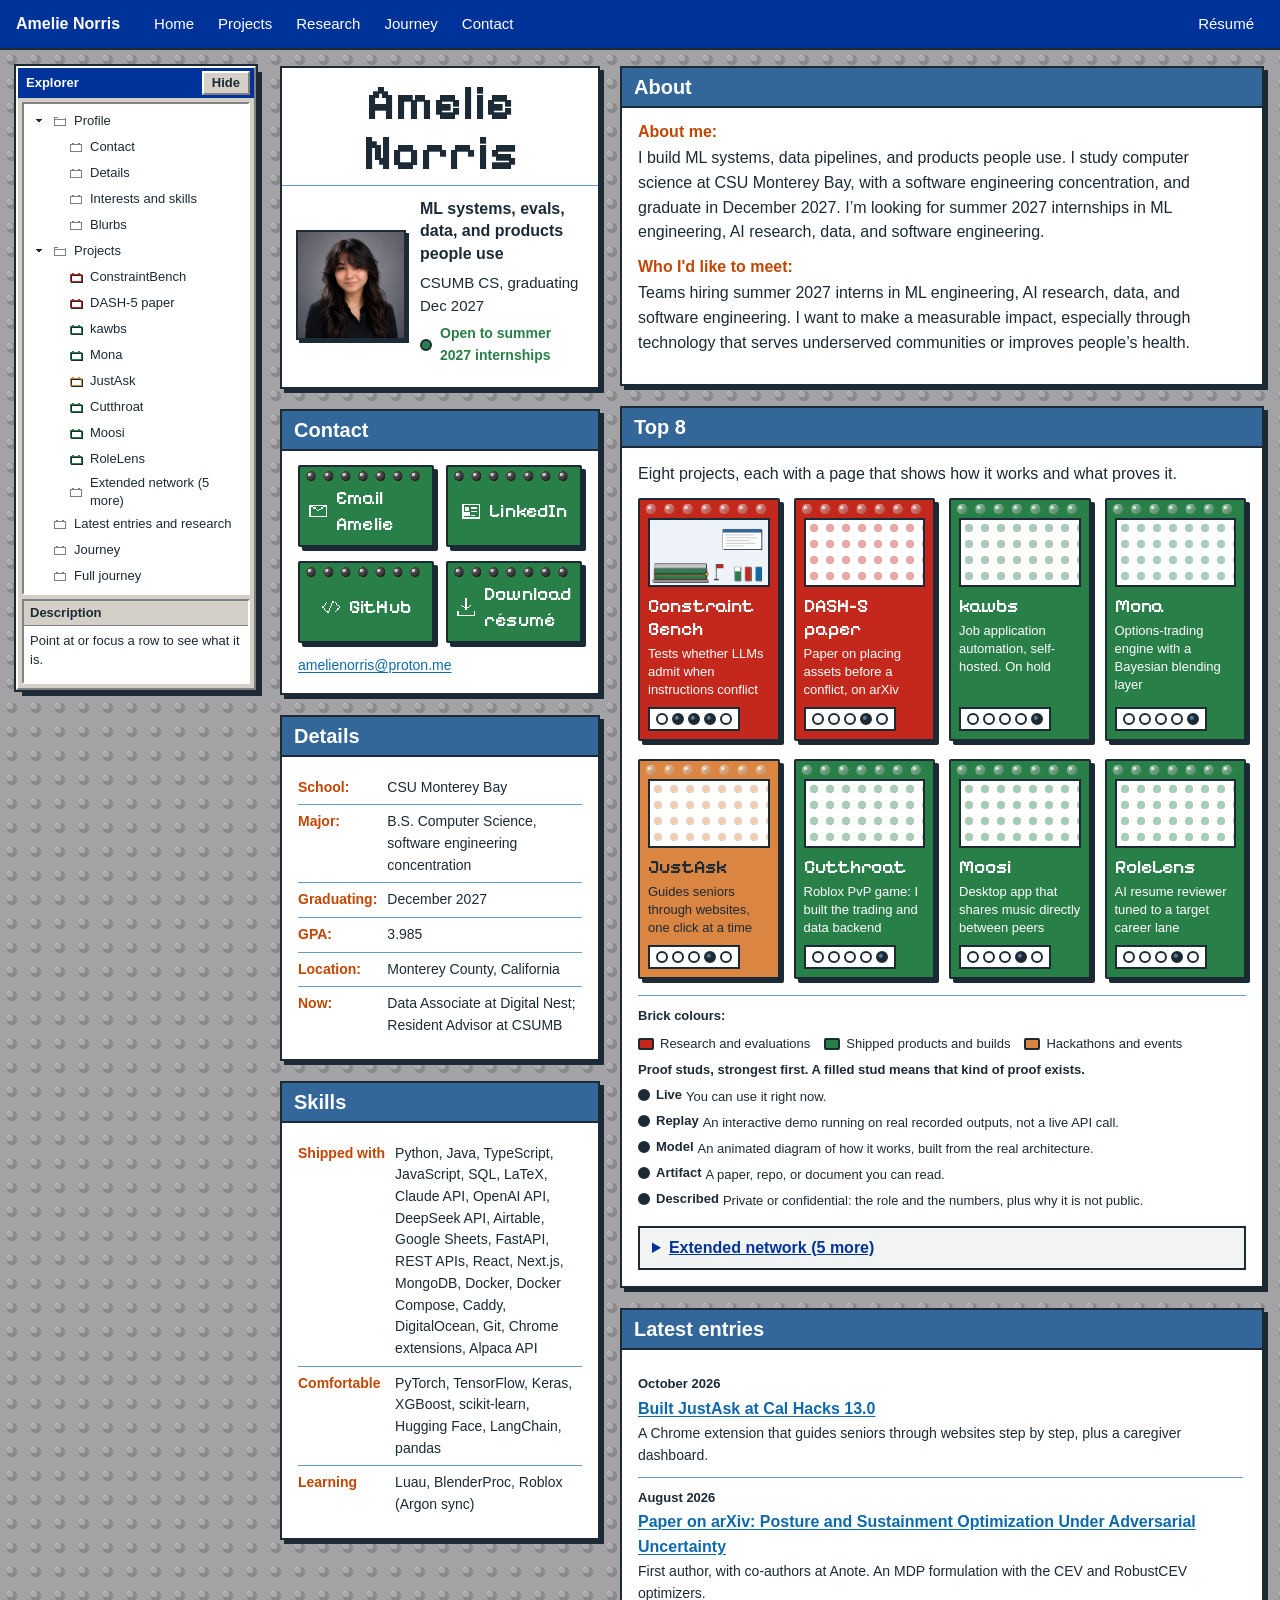
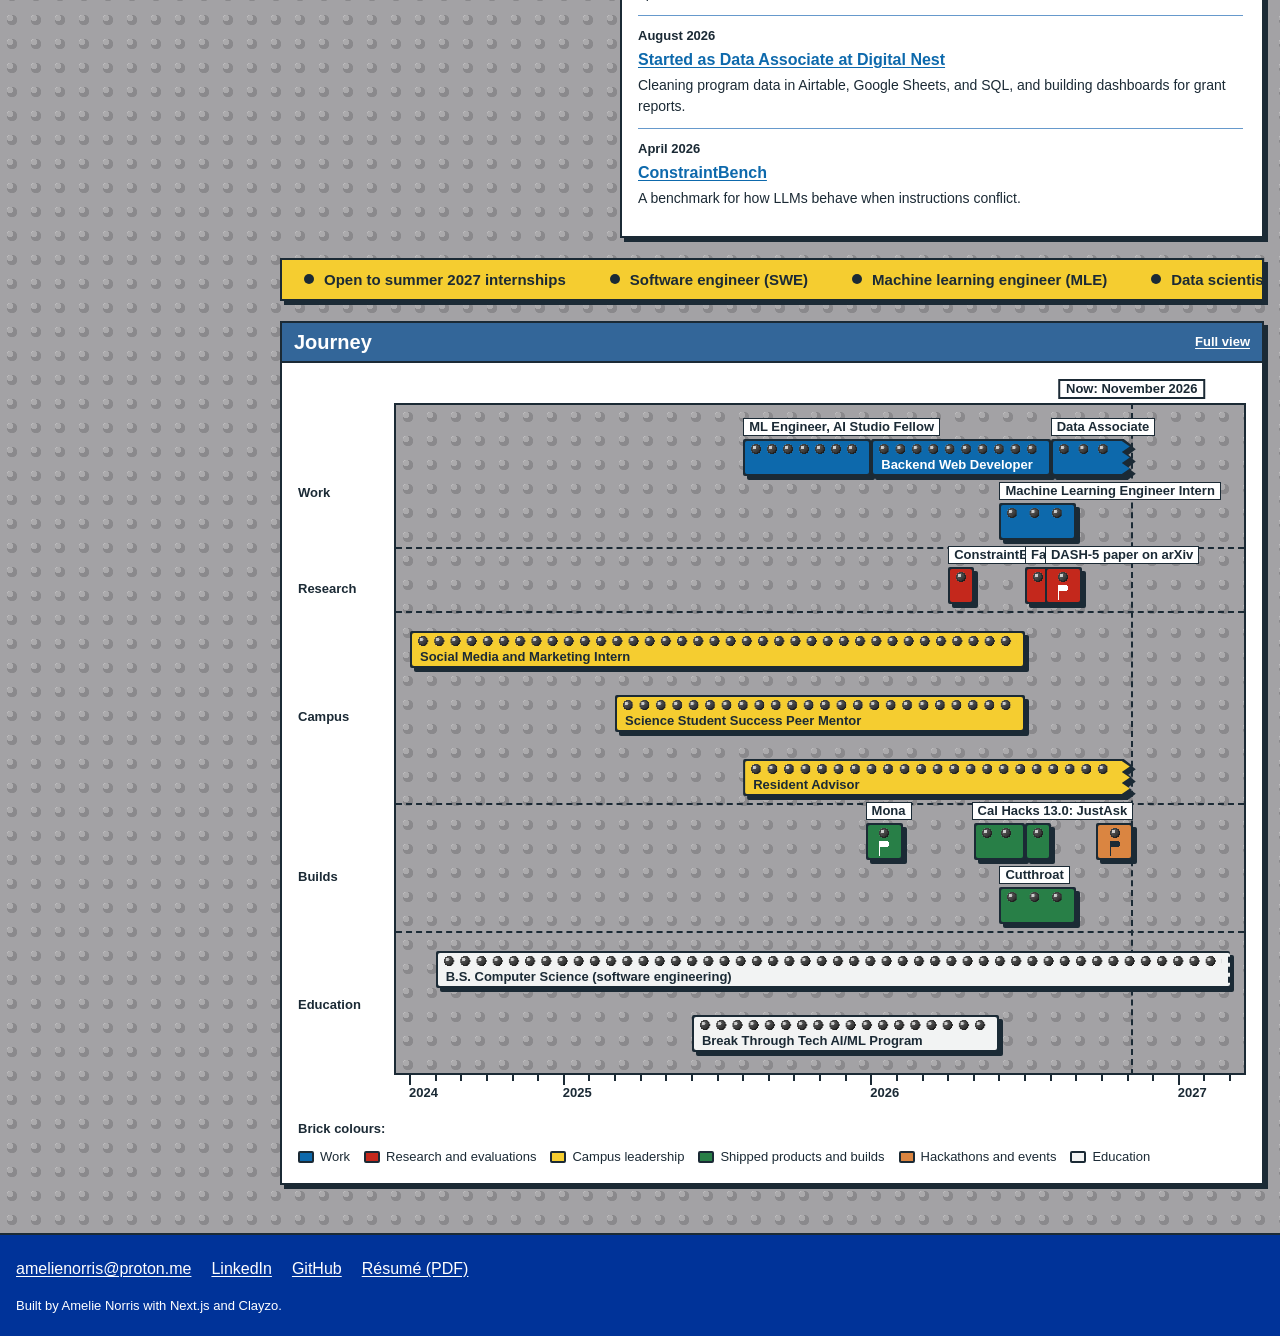
==== commit 726be876: "Publish portfolio static export" ====
--- a/index.html
+++ b/index.html
@@ -1 +1 @@
-<!DOCTYPE html><html lang="en" class="BNorjW_variable"><head><meta charSet="utf-8"/><meta name="viewport" content="width=device-width, initial-scale=1"/><link rel="preload" href="/_next/static/media/034111bd5fecc463-s.p.0m75r3fswdwux.woff2" as="font" crossorigin="" type="font/woff2"/><link rel="preload" href="/amelie-headshot.jpg" as="image" fetchPriority="high"/><link rel="stylesheet" href="/_next/static/chunks/2y4-d6axaafzb.css" data-precedence="next"/><link rel="stylesheet" href="/_next/static/chunks/2dh71l0-xajgg.css" data-precedence="next"/><link rel="preload" as="script" fetchPriority="low" href="/_next/static/chunks/310vm2bl3xxpt.js"/><script src="/_next/static/chunks/1wnov70f88xjy.js" async=""></script><script src="/_next/static/chunks/1e2e66heuz-e0.js" async=""></script><script src="/_next/static/chunks/0c98xzjfks9hq.js" async=""></script><script src="/_next/static/chunks/turbopack-2u1d16houkiyo.js" async=""></script><script src="/_next/static/chunks/21s67f6qi7gc6.js" async=""></script><script src="/_next/static/chunks/3ca4lnae2fz4l.js" async=""></script><meta name="theme-color" content="#003399"/><title>Amelie Norris · ML systems, evals, and data</title><meta name="description" content="Amelie Norris: CS student at CSU Monterey Bay, graduating December 2027. Builds ML systems, evaluations, data pipelines, and products people use. Open to summer 2027 internships."/><meta property="og:title" content="Amelie Norris · ML systems, evals, and data"/><meta property="og:description" content="CS at CSU Monterey Bay, December 2027. Open to summer 2027 internships in ML engineering, AI research, data, and software engineering."/><meta property="og:url" content="https://amelienorris.github.io/"/><meta property="og:image" content="https://amelienorris.github.io/og.png"/><meta property="og:image:width" content="1200"/><meta property="og:image:height" content="630"/><meta property="og:image:alt" content="Amelie Norris, ML systems, evals, and data, built from bricks"/><meta property="og:type" content="website"/><meta name="twitter:card" content="summary_large_image"/><meta name="twitter:title" content="Amelie Norris · ML systems, evals, and data"/><meta name="twitter:description" content="CS at CSU Monterey Bay, December 2027. Open to summer 2027 internships in ML engineering, AI research, data, and software engineering."/><meta name="twitter:image" content="https://amelienorris.github.io/og.png"/><meta name="twitter:image:alt" content="Amelie Norris, ML systems, evals, and data, built from bricks"/><meta name="twitter:image:width" content="1200"/><meta name="twitter:image:height" content="630"/><link rel="icon" href="/favicon.svg"/><meta name="next-size-adjust" content=""/><script>try{if((location.pathname==='/'||location.pathname===""||location.pathname==="/")&&!localStorage.getItem('built')){document.documentElement.dataset.build='1';localStorage.setItem('built','1')}}catch(e){}</script><script src="/_next/static/chunks/0cz1d0mv5g_q7.js" noModule=""></script></head><body><div hidden=""><!--$--><!--/$--></div><a class="skip-link" href="#main">Skip to content</a><header class="dQ673a_bar"><div class="dQ673a_inner"><a class="dQ673a_brand" href="/">Amelie Norris</a><nav aria-label="Main" class="dQ673a_nav"><ul class="dQ673a_links"><li><a href="/">Home</a></li><li><a href="/#projects">Projects</a></li><li><a href="/#research">Research</a></li><li><a href="/journey/">Journey</a></li><li><a href="/#contact">Contact</a></li></ul><ul class="dQ673a_right"><li><a href="/resume.pdf">Résumé</a></li></ul></nav><div class="Q5LJxq_wrap"><button type="button" class="Q5LJxq_toggle" aria-expanded="false" aria-controls="mobile-menu"><span class="Q5LJxq_icon" aria-hidden="true"><svg viewBox="0 0 16 16" width="100%" height="100%" shape-rendering="crispEdges" fill="currentColor" aria-hidden="true"><rect x="1" y="3" width="14" height="2"></rect><rect x="1" y="7" width="14" height="2"></rect><rect x="1" y="11" width="14" height="2"></rect></svg></span>Menu</button></div></div></header><div class="CUj6aG_shell"><aside class="GqU1_a_panel" data-state="auto" data-home="1" aria-label="Explorer"><div class="GqU1_a_titleBar"><span class="GqU1_a_title">Explorer</span><button type="button" class="GqU1_a_collapse" aria-controls="explorer-tree"><span class="GqU1_a_openLabel">Hide</span><span class="GqU1_a_closedLabel">Show</span><span class="visually-hidden"> Explorer</span></button></div><nav id="explorer-tree" class="GqU1_a_body" aria-label="Site map"><ul class="GqU1_a_tree" role="list"><li class="GqU1_a_item"><div class="GqU1_a_row" style="padding-left:4px"><button type="button" class="GqU1_a_caret" aria-expanded="true"><span aria-hidden="true"><svg viewBox="0 0 16 16" width="100%" height="100%" shape-rendering="crispEdges" fill="currentColor" aria-hidden="true"><rect x="3" y="5" width="10" height="1"></rect><rect x="4" y="6" width="8" height="1"></rect><rect x="5" y="7" width="6" height="1"></rect><rect x="6" y="8" width="4" height="1"></rect><rect x="7" y="9" width="2" height="1"></rect></svg></span><span class="visually-hidden">Collapse<!-- --> <!-- -->Profile</span></button><span class="GqU1_a_icon" aria-hidden="true"><svg viewBox="0 0 16 16" width="100%" height="100%" shape-rendering="crispEdges" fill="currentColor" aria-hidden="true"><rect x="1" y="3" width="5" height="1"></rect><rect x="1" y="3" width="1" height="11"></rect><rect x="6" y="4" width="8" height="1"></rect><rect x="14" y="4" width="1" height="10"></rect><rect x="1" y="13" width="14" height="1"></rect><rect x="2" y="6" width="12" height="1"></rect></svg></span><a class="GqU1_a_link" href="/">Profile</a></div><ul class="GqU1_a_tree" role="list"><li class="GqU1_a_item"><div class="GqU1_a_row" style="padding-left:20px"><span class="GqU1_a_caretSpacer"></span><span class="GqU1_a_icon" aria-hidden="true"><svg viewBox="0 0 16 16" width="100%" height="100%" shape-rendering="crispEdges" fill="currentColor" aria-hidden="true"><rect x="3" y="3" width="3" height="2"></rect><rect x="10" y="3" width="3" height="2"></rect><rect x="1" y="5" width="14" height="1"></rect><rect x="1" y="5" width="1" height="9"></rect><rect x="14" y="5" width="1" height="9"></rect><rect x="1" y="13" width="14" height="1"></rect></svg></span><a class="GqU1_a_link" href="/#contact">Contact</a></div></li><li class="GqU1_a_item"><div class="GqU1_a_row" style="padding-left:20px"><span class="GqU1_a_caretSpacer"></span><span class="GqU1_a_icon" aria-hidden="true"><svg viewBox="0 0 16 16" width="100%" height="100%" shape-rendering="crispEdges" fill="currentColor" aria-hidden="true"><rect x="3" y="3" width="3" height="2"></rect><rect x="10" y="3" width="3" height="2"></rect><rect x="1" y="5" width="14" height="1"></rect><rect x="1" y="5" width="1" height="9"></rect><rect x="14" y="5" width="1" height="9"></rect><rect x="1" y="13" width="14" height="1"></rect></svg></span><a class="GqU1_a_link" href="/#details">Details</a></div></li><li class="GqU1_a_item"><div class="GqU1_a_row" style="padding-left:20px"><span class="GqU1_a_caretSpacer"></span><span class="GqU1_a_icon" aria-hidden="true"><svg viewBox="0 0 16 16" width="100%" height="100%" shape-rendering="crispEdges" fill="currentColor" aria-hidden="true"><rect x="3" y="3" width="3" height="2"></rect><rect x="10" y="3" width="3" height="2"></rect><rect x="1" y="5" width="14" height="1"></rect><rect x="1" y="5" width="1" height="9"></rect><rect x="14" y="5" width="1" height="9"></rect><rect x="1" y="13" width="14" height="1"></rect></svg></span><a class="GqU1_a_link" href="/#interests">Interests and skills</a></div></li><li class="GqU1_a_item"><div class="GqU1_a_row" style="padding-left:20px"><span class="GqU1_a_caretSpacer"></span><span class="GqU1_a_icon" aria-hidden="true"><svg viewBox="0 0 16 16" width="100%" height="100%" shape-rendering="crispEdges" fill="currentColor" aria-hidden="true"><rect x="3" y="3" width="3" height="2"></rect><rect x="10" y="3" width="3" height="2"></rect><rect x="1" y="5" width="14" height="1"></rect><rect x="1" y="5" width="1" height="9"></rect><rect x="14" y="5" width="1" height="9"></rect><rect x="1" y="13" width="14" height="1"></rect></svg></span><a class="GqU1_a_link" href="/#blurbs">Blurbs</a></div></li></ul></li><li class="GqU1_a_item"><div class="GqU1_a_row" style="padding-left:4px"><button type="button" class="GqU1_a_caret" aria-expanded="true"><span aria-hidden="true"><svg viewBox="0 0 16 16" width="100%" height="100%" shape-rendering="crispEdges" fill="currentColor" aria-hidden="true"><rect x="3" y="5" width="10" height="1"></rect><rect x="4" y="6" width="8" height="1"></rect><rect x="5" y="7" width="6" height="1"></rect><rect x="6" y="8" width="4" height="1"></rect><rect x="7" y="9" width="2" height="1"></rect></svg></span><span class="visually-hidden">Collapse<!-- --> <!-- -->Projects</span></button><span class="GqU1_a_icon" aria-hidden="true"><svg viewBox="0 0 16 16" width="100%" height="100%" shape-rendering="crispEdges" fill="currentColor" aria-hidden="true"><rect x="1" y="3" width="5" height="1"></rect><rect x="1" y="3" width="1" height="11"></rect><rect x="6" y="4" width="8" height="1"></rect><rect x="14" y="4" width="1" height="10"></rect><rect x="1" y="13" width="14" height="1"></rect><rect x="2" y="6" width="12" height="1"></rect></svg></span><a class="GqU1_a_link" href="/#projects">Projects</a></div><ul class="GqU1_a_tree" role="list"><li class="GqU1_a_item"><div class="GqU1_a_row" style="padding-left:20px"><span class="GqU1_a_caretSpacer"></span><span class="GqU1_a_icon" data-cat="research" aria-hidden="true"><svg viewBox="0 0 16 16" width="100%" height="100%" shape-rendering="crispEdges" fill="currentColor" aria-hidden="true"><rect x="3" y="3" width="3" height="2"></rect><rect x="10" y="3" width="3" height="2"></rect><rect x="1" y="5" width="14" height="1"></rect><rect x="1" y="5" width="1" height="9"></rect><rect x="14" y="5" width="1" height="9"></rect><rect x="1" y="13" width="14" height="1"></rect></svg></span><a class="GqU1_a_link" aria-describedby="_R_2tb_-projectsconstraintbench" href="/projects/constraintbench/">ConstraintBench</a><span id="_R_2tb_-projectsconstraintbench" class="visually-hidden">A benchmark for silent rule-breaking in LLMs</span></div></li><li class="GqU1_a_item"><div class="GqU1_a_row" style="padding-left:20px"><span class="GqU1_a_caretSpacer"></span><span class="GqU1_a_icon" data-cat="research" aria-hidden="true"><svg viewBox="0 0 16 16" width="100%" height="100%" shape-rendering="crispEdges" fill="currentColor" aria-hidden="true"><rect x="3" y="3" width="3" height="2"></rect><rect x="10" y="3" width="3" height="2"></rect><rect x="1" y="5" width="14" height="1"></rect><rect x="1" y="5" width="1" height="9"></rect><rect x="14" y="5" width="1" height="9"></rect><rect x="1" y="13" width="14" height="1"></rect></svg></span><a class="GqU1_a_link" aria-describedby="_R_2tb_-projectsdash5" href="/projects/dash-5/">DASH-5 paper</a><span id="_R_2tb_-projectsdash5" class="visually-hidden">Co-authored arXiv paper on posture planning as an MDP</span></div></li><li class="GqU1_a_item"><div class="GqU1_a_row" style="padding-left:20px"><span class="GqU1_a_caretSpacer"></span><span class="GqU1_a_icon" data-cat="builds" aria-hidden="true"><svg viewBox="0 0 16 16" width="100%" height="100%" shape-rendering="crispEdges" fill="currentColor" aria-hidden="true"><rect x="3" y="3" width="3" height="2"></rect><rect x="10" y="3" width="3" height="2"></rect><rect x="1" y="5" width="14" height="1"></rect><rect x="1" y="5" width="1" height="9"></rect><rect x="14" y="5" width="1" height="9"></rect><rect x="1" y="13" width="14" height="1"></rect></svg></span><a class="GqU1_a_link" aria-describedby="_R_2tb_-projectskawbs" href="/projects/kawbs/">kawbs</a><span id="_R_2tb_-projectskawbs" class="visually-hidden">Job application automation platform on DigitalOcean</span></div></li><li class="GqU1_a_item"><div class="GqU1_a_row" style="padding-left:20px"><span class="GqU1_a_caretSpacer"></span><span class="GqU1_a_icon" data-cat="builds" aria-hidden="true"><svg viewBox="0 0 16 16" width="100%" height="100%" shape-rendering="crispEdges" fill="currentColor" aria-hidden="true"><rect x="3" y="3" width="3" height="2"></rect><rect x="10" y="3" width="3" height="2"></rect><rect x="1" y="5" width="14" height="1"></rect><rect x="1" y="5" width="1" height="9"></rect><rect x="14" y="5" width="1" height="9"></rect><rect x="1" y="13" width="14" height="1"></rect></svg></span><a class="GqU1_a_link" aria-describedby="_R_2tb_-projectsmona" href="/projects/mona/">Mona</a><span id="_R_2tb_-projectsmona" class="visually-hidden">Autonomous options trading on Alpaca with Black-Litterman</span></div></li><li class="GqU1_a_item"><div class="GqU1_a_row" style="padding-left:20px"><span class="GqU1_a_caretSpacer"></span><span class="GqU1_a_icon" data-cat="hackathons" aria-hidden="true"><svg viewBox="0 0 16 16" width="100%" height="100%" shape-rendering="crispEdges" fill="currentColor" aria-hidden="true"><rect x="3" y="3" width="3" height="2"></rect><rect x="10" y="3" width="3" height="2"></rect><rect x="1" y="5" width="14" height="1"></rect><rect x="1" y="5" width="1" height="9"></rect><rect x="14" y="5" width="1" height="9"></rect><rect x="1" y="13" width="14" height="1"></rect></svg></span><a class="GqU1_a_link" aria-describedby="_R_2tb_-projectsjustask" href="/projects/justask/">JustAsk</a><span id="_R_2tb_-projectsjustask" class="visually-hidden">Chrome extension for seniors plus a caregiver dashboard</span></div></li><li class="GqU1_a_item"><div class="GqU1_a_row" style="padding-left:20px"><span class="GqU1_a_caretSpacer"></span><span class="GqU1_a_icon" data-cat="builds" aria-hidden="true"><svg viewBox="0 0 16 16" width="100%" height="100%" shape-rendering="crispEdges" fill="currentColor" aria-hidden="true"><rect x="3" y="3" width="3" height="2"></rect><rect x="10" y="3" width="3" height="2"></rect><rect x="1" y="5" width="14" height="1"></rect><rect x="1" y="5" width="1" height="9"></rect><rect x="14" y="5" width="1" height="9"></rect><rect x="1" y="13" width="14" height="1"></rect></svg></span><a class="GqU1_a_link" aria-describedby="_R_2tb_-projectscutthroat" href="/projects/cutthroat/">Cutthroat</a><span id="_R_2tb_-projectscutthroat" class="visually-hidden">Round-based Roblox PvP game, backend services</span></div></li><li class="GqU1_a_item"><div class="GqU1_a_row" style="padding-left:20px"><span class="GqU1_a_caretSpacer"></span><span class="GqU1_a_icon" data-cat="builds" aria-hidden="true"><svg viewBox="0 0 16 16" width="100%" height="100%" shape-rendering="crispEdges" fill="currentColor" aria-hidden="true"><rect x="3" y="3" width="3" height="2"></rect><rect x="10" y="3" width="3" height="2"></rect><rect x="1" y="5" width="14" height="1"></rect><rect x="1" y="5" width="1" height="9"></rect><rect x="14" y="5" width="1" height="9"></rect><rect x="1" y="13" width="14" height="1"></rect></svg></span><a class="GqU1_a_link" aria-describedby="_R_2tb_-projectsmoosi" href="/projects/moosi/">Moosi</a><span id="_R_2tb_-projectsmoosi" class="visually-hidden">P2P desktop music sharing, audio never touches the server</span></div></li><li class="GqU1_a_item"><div class="GqU1_a_row" style="padding-left:20px"><span class="GqU1_a_caretSpacer"></span><span class="GqU1_a_icon" data-cat="builds" aria-hidden="true"><svg viewBox="0 0 16 16" width="100%" height="100%" shape-rendering="crispEdges" fill="currentColor" aria-hidden="true"><rect x="3" y="3" width="3" height="2"></rect><rect x="10" y="3" width="3" height="2"></rect><rect x="1" y="5" width="14" height="1"></rect><rect x="1" y="5" width="1" height="9"></rect><rect x="14" y="5" width="1" height="9"></rect><rect x="1" y="13" width="14" height="1"></rect></svg></span><a class="GqU1_a_link" aria-describedby="_R_2tb_-projectsrolelens" href="/projects/rolelens/">RoleLens</a><span id="_R_2tb_-projectsrolelens" class="visually-hidden">Reviews resume bullets for SWE, MLE, public sector, or quant</span></div></li><li class="GqU1_a_item"><div class="GqU1_a_row" style="padding-left:20px"><span class="GqU1_a_caretSpacer"></span><span class="GqU1_a_icon" aria-hidden="true"><svg viewBox="0 0 16 16" width="100%" height="100%" shape-rendering="crispEdges" fill="currentColor" aria-hidden="true"><rect x="3" y="3" width="3" height="2"></rect><rect x="10" y="3" width="3" height="2"></rect><rect x="1" y="5" width="14" height="1"></rect><rect x="1" y="5" width="1" height="9"></rect><rect x="14" y="5" width="1" height="9"></rect><rect x="1" y="13" width="14" height="1"></rect></svg></span><a class="GqU1_a_link" href="/#extended">Extended network (5 more)</a></div></li></ul></li><li class="GqU1_a_item"><div class="GqU1_a_row" style="padding-left:4px"><span class="GqU1_a_caretSpacer"></span><span class="GqU1_a_icon" aria-hidden="true"><svg viewBox="0 0 16 16" width="100%" height="100%" shape-rendering="crispEdges" fill="currentColor" aria-hidden="true"><rect x="3" y="3" width="3" height="2"></rect><rect x="10" y="3" width="3" height="2"></rect><rect x="1" y="5" width="14" height="1"></rect><rect x="1" y="5" width="1" height="9"></rect><rect x="14" y="5" width="1" height="9"></rect><rect x="1" y="13" width="14" height="1"></rect></svg></span><a class="GqU1_a_link" href="/#research">Latest entries and research</a></div></li><li class="GqU1_a_item"><div class="GqU1_a_row" style="padding-left:4px"><span class="GqU1_a_caretSpacer"></span><span class="GqU1_a_icon" aria-hidden="true"><svg viewBox="0 0 16 16" width="100%" height="100%" shape-rendering="crispEdges" fill="currentColor" aria-hidden="true"><rect x="3" y="3" width="3" height="2"></rect><rect x="10" y="3" width="3" height="2"></rect><rect x="1" y="5" width="14" height="1"></rect><rect x="1" y="5" width="1" height="9"></rect><rect x="14" y="5" width="1" height="9"></rect><rect x="1" y="13" width="14" height="1"></rect></svg></span><a class="GqU1_a_link" href="/#journey">Journey</a></div></li><li class="GqU1_a_item"><div class="GqU1_a_row" style="padding-left:4px"><span class="GqU1_a_caretSpacer"></span><span class="GqU1_a_icon" aria-hidden="true"><svg viewBox="0 0 16 16" width="100%" height="100%" shape-rendering="crispEdges" fill="currentColor" aria-hidden="true"><rect x="3" y="3" width="3" height="2"></rect><rect x="10" y="3" width="3" height="2"></rect><rect x="1" y="5" width="14" height="1"></rect><rect x="1" y="5" width="1" height="9"></rect><rect x="14" y="5" width="1" height="9"></rect><rect x="1" y="13" width="14" height="1"></rect></svg></span><a class="GqU1_a_link" href="/journey/">Full journey</a></div></li></ul></nav><div class="GqU1_a_props" aria-hidden="true"><div class="GqU1_a_propsHead">Description</div><p class="GqU1_a_propsBody">Point at or focus a row to see what it is.</p></div></aside><div class="CUj6aG_page"><main id="main" class="oe3DtG_home"><div class="oe3DtG_cols"><div class="oe3DtG_left"><div class="oe3DtG_oProfile"><section id="profile" aria-labelledby="name" class="undefined oe3DtG_box" data-build="profile" data-check-anim="hero" data-anim-end="1300"><div class="oe3DtG_profileHead"><h1 id="name" class="oe3DtG_name" data-ten-second="name" data-build="name">Amelie Norris</h1></div><div class="oe3DtG_profileBody"><div class="oe3DtG_avatarWrap" data-build="avatar"><img class="oe3DtG_avatar" src="/amelie-headshot.jpg" alt="Headshot of Amelie Norris" width="240" height="240" decoding="async" fetchPriority="high"/></div><div class="oe3DtG_facts"><p class="oe3DtG_tagline" data-ten-second="desc" data-build="f1">ML systems, evals, data, and products people use</p><p class="oe3DtG_school" data-ten-second="school" data-build="f2">CSUMB CS, graduating Dec 2027</p><p class="oe3DtG_status" data-ten-second="status" data-build="f3"><span class="oe3DtG_dot" aria-hidden="true"></span>Open to summer 2027 internships</p></div></div></section></div><div class="oe3DtG_oContact"><section id="contact" aria-labelledby="contact-title" class="WUf7Da_box"><div class="WUf7Da_head"><h2 id="contact-title" class="WUf7Da_title">Contact</h2></div><div class="WUf7Da_body"><div class="oe3DtG_contactGrid"><a href="mailto:amelienorris@proton.me" data-cat="action" class="_Dv4aq_brick _Dv4aq_press _Dv4aq_display oe3DtG_contactBrick" data-build="c1"><span class="_Dv4aq_icon" aria-hidden="true"><svg viewBox="0 0 16 16" width="100%" height="100%" shape-rendering="crispEdges" fill="currentColor" aria-hidden="true"><rect x="1" y="3" width="14" height="1"></rect><rect x="1" y="12" width="14" height="1"></rect><rect x="1" y="3" width="1" height="10"></rect><rect x="14" y="3" width="1" height="10"></rect><rect x="2" y="4" width="2" height="1"></rect><rect x="4" y="5" width="2" height="1"></rect><rect x="6" y="6" width="1" height="1"></rect><rect x="7" y="7" width="2" height="1"></rect><rect x="9" y="6" width="1" height="1"></rect><rect x="10" y="5" width="2" height="1"></rect><rect x="12" y="4" width="2" height="1"></rect></svg></span><span>Email Amelie</span></a><a href="https://www.linkedin.com/in/amelienorris/" data-cat="action" class="_Dv4aq_brick _Dv4aq_press _Dv4aq_display oe3DtG_contactBrick" rel="noopener noreferrer" data-build="c2"><span class="_Dv4aq_icon" aria-hidden="true"><svg viewBox="0 0 16 16" width="100%" height="100%" shape-rendering="crispEdges" fill="currentColor" aria-hidden="true"><rect x="1" y="2" width="14" height="1"></rect><rect x="1" y="13" width="14" height="1"></rect><rect x="1" y="2" width="1" height="12"></rect><rect x="14" y="2" width="1" height="12"></rect><rect x="3" y="5" width="3" height="3"></rect><rect x="2" y="9" width="5" height="1"></rect><rect x="2" y="10" width="5" height="2"></rect><rect x="8" y="5" width="5" height="1"></rect><rect x="8" y="8" width="5" height="1"></rect><rect x="8" y="11" width="3" height="1"></rect></svg></span><span>LinkedIn</span></a><a href="https://github.com/amelienorris" data-cat="action" class="_Dv4aq_brick _Dv4aq_press _Dv4aq_display oe3DtG_contactBrick" rel="noopener noreferrer" data-build="c3"><span class="_Dv4aq_icon" aria-hidden="true"><svg viewBox="0 0 16 16" width="100%" height="100%" shape-rendering="crispEdges" fill="currentColor" aria-hidden="true"><rect x="4" y="4" width="1" height="1"></rect><rect x="3" y="5" width="1" height="1"></rect><rect x="2" y="6" width="1" height="1"></rect><rect x="1" y="7" width="1" height="2"></rect><rect x="2" y="9" width="1" height="1"></rect><rect x="3" y="10" width="1" height="1"></rect><rect x="4" y="11" width="1" height="1"></rect><rect x="11" y="4" width="1" height="1"></rect><rect x="12" y="5" width="1" height="1"></rect><rect x="13" y="6" width="1" height="1"></rect><rect x="14" y="7" width="1" height="2"></rect><rect x="13" y="9" width="1" height="1"></rect><rect x="12" y="10" width="1" height="1"></rect><rect x="11" y="11" width="1" height="1"></rect><rect x="9" y="3" width="1" height="2"></rect><rect x="8" y="5" width="1" height="2"></rect><rect x="7" y="7" width="1" height="2"></rect><rect x="6" y="9" width="1" height="2"></rect><rect x="5" y="11" width="1" height="2"></rect></svg></span><span>GitHub</span></a><a href="/resume.pdf" data-cat="action" class="_Dv4aq_brick _Dv4aq_press _Dv4aq_display oe3DtG_contactBrick" download="" data-build="c4"><span class="_Dv4aq_icon" aria-hidden="true"><svg viewBox="0 0 16 16" width="100%" height="100%" shape-rendering="crispEdges" fill="currentColor" aria-hidden="true"><rect x="7" y="1" width="2" height="8"></rect><rect x="5" y="7" width="1" height="1"></rect><rect x="4" y="6" width="1" height="1"></rect><rect x="10" y="7" width="1" height="1"></rect><rect x="11" y="6" width="1" height="1"></rect><rect x="6" y="8" width="1" height="1"></rect><rect x="9" y="8" width="1" height="1"></rect><rect x="7" y="9" width="2" height="1"></rect><rect x="1" y="11" width="1" height="4"></rect><rect x="14" y="11" width="1" height="4"></rect><rect x="1" y="14" width="14" height="1"></rect></svg></span><span>Download résumé</span></a></div><p class="oe3DtG_contactLine"><a href="mailto:amelienorris@proton.me">amelienorris@proton.me</a></p></div></section></div><div class="oe3DtG_oDetails"><section id="details" aria-labelledby="details-title" class="WUf7Da_box"><div class="WUf7Da_head"><h2 id="details-title" class="WUf7Da_title">Details</h2></div><div class="WUf7Da_body"><table class="oe3DtG_details"><tbody><tr><th scope="row">School<!-- -->:</th><td>CSU Monterey Bay</td></tr><tr><th scope="row">Major<!-- -->:</th><td>B.S. Computer Science, software engineering concentration</td></tr><tr><th scope="row">Graduating<!-- -->:</th><td>December 2027</td></tr><tr><th scope="row">GPA<!-- -->:</th><td>3.985</td></tr><tr><th scope="row">Location<!-- -->:</th><td>Monterey County, California</td></tr><tr><th scope="row">Now<!-- -->:</th><td>Data Associate at Digital Nest; Resident Advisor at CSUMB</td></tr></tbody></table></div></section></div><div class="oe3DtG_oInterests"><section id="interests" aria-labelledby="interests-title" class="WUf7Da_box"><div class="WUf7Da_head"><h2 id="interests-title" class="WUf7Da_title">Skills</h2></div><div class="WUf7Da_body"><table class="oe3DtG_skills"><caption class="visually-hidden">Tools Amelie uses, by how well she knows them</caption><tbody><tr><th scope="row">Shipped with</th><td>Python, Java, TypeScript, JavaScript, SQL, LaTeX, Claude API, OpenAI API, DeepSeek API, Airtable, Google Sheets, FastAPI, REST APIs, React, Next.js, MongoDB, Docker, Docker Compose, Caddy, DigitalOcean, Git, Chrome extensions, Alpaca API</td></tr><tr><th scope="row">Comfortable</th><td>PyTorch, TensorFlow, Keras, XGBoost, scikit-learn, Hugging Face, LangChain, pandas</td></tr><tr><th scope="row">Learning</th><td>Luau, BlenderProc, Roblox (Argon sync)</td></tr></tbody></table></div></section></div></div><div class="oe3DtG_right"><div class="oe3DtG_oBlurbs"><section id="blurbs" aria-labelledby="blurbs-title" class="WUf7Da_box"><div class="WUf7Da_head"><h2 id="blurbs-title" class="WUf7Da_title">About</h2></div><div class="WUf7Da_body"><h3 class="oe3DtG_blurbHead">About me:</h3><p>I build ML systems, data pipelines, and products people use. I study computer science at CSU Monterey Bay, with a software engineering concentration, and graduate in December 2027. I’m looking for summer 2027 internships in ML engineering, AI research, data, and software engineering.</p><h3 class="oe3DtG_blurbHead">Who I&#x27;d like to meet:</h3><p>Teams hiring summer 2027 interns in ML engineering, AI research, data, and software engineering. I want to make a measurable impact, especially through technology that serves underserved communities or improves people’s health.</p></div></section></div><div class="oe3DtG_oTop8"><section id="projects" aria-labelledby="projects-title" class="WUf7Da_box"><div class="WUf7Da_head"><h2 id="projects-title" class="WUf7Da_title">Top 8</h2></div><div class="WUf7Da_body"><p class="Swlklq_intro">Eight projects, each with a page that shows how it works and what proves it.</p><ol class="Swlklq_grid"><li><a class="Swlklq_tile" data-cat="research" href="/projects/constraintbench/"><span class="Swlklq_studs" aria-hidden="true"></span><span class="Swlklq_pic" aria-hidden="true"><img src="/models/constraintbench.poster.webp" alt="" width="320" height="180" loading="lazy" decoding="async"/></span><span class="Swlklq_tileName"><span>Constraint</span><span><wbr/>Bench</span></span><span class="Swlklq_tileLine">Tests whether LLMs admit when instructions conflict</span><span class="Swlklq_tileProof"><span class="_pj32W_wrap" data-size="sm"><span class="_pj32W_row" role="img" aria-label="Proof available: Replay, Model, Artifact" title="Proof available: Replay, Model, Artifact"><span class="_pj32W_stud" data-on="0"></span><span class="_pj32W_stud" data-on="1"></span><span class="_pj32W_stud" data-on="1"></span><span class="_pj32W_stud" data-on="1"></span><span class="_pj32W_stud" data-on="0"></span></span></span></span></a></li><li><a class="Swlklq_tile" data-cat="research" href="/projects/dash-5/"><span class="Swlklq_studs" aria-hidden="true"></span><span class="Swlklq_pic" aria-hidden="true"><span class="Swlklq_picFallback"></span></span><span class="Swlklq_tileName"><span>DASH-5 paper</span></span><span class="Swlklq_tileLine">Paper on placing assets before a conflict, on arXiv</span><span class="Swlklq_tileProof"><span class="_pj32W_wrap" data-size="sm"><span class="_pj32W_row" role="img" aria-label="Proof available: Artifact" title="Proof available: Artifact"><span class="_pj32W_stud" data-on="0"></span><span class="_pj32W_stud" data-on="0"></span><span class="_pj32W_stud" data-on="0"></span><span class="_pj32W_stud" data-on="1"></span><span class="_pj32W_stud" data-on="0"></span></span></span></span></a></li><li><a class="Swlklq_tile" data-cat="builds" href="/projects/kawbs/"><span class="Swlklq_studs" aria-hidden="true"></span><span class="Swlklq_pic" aria-hidden="true"><span class="Swlklq_picFallback"></span></span><span class="Swlklq_tileName"><span>kawbs</span></span><span class="Swlklq_tileLine">Job application automation, self-hosted. On hold</span><span class="Swlklq_tileProof"><span class="_pj32W_wrap" data-size="sm"><span class="_pj32W_row" role="img" aria-label="Proof available: Described" title="Proof available: Described"><span class="_pj32W_stud" data-on="0"></span><span class="_pj32W_stud" data-on="0"></span><span class="_pj32W_stud" data-on="0"></span><span class="_pj32W_stud" data-on="0"></span><span class="_pj32W_stud" data-on="1"></span></span></span></span></a></li><li><a class="Swlklq_tile" data-cat="builds" href="/projects/mona/"><span class="Swlklq_studs" aria-hidden="true"></span><span class="Swlklq_pic" aria-hidden="true"><span class="Swlklq_picFallback"></span></span><span class="Swlklq_tileName"><span>Mona</span></span><span class="Swlklq_tileLine">Options-trading engine with a Bayesian blending layer</span><span class="Swlklq_tileProof"><span class="_pj32W_wrap" data-size="sm"><span class="_pj32W_row" role="img" aria-label="Proof available: Described" title="Proof available: Described"><span class="_pj32W_stud" data-on="0"></span><span class="_pj32W_stud" data-on="0"></span><span class="_pj32W_stud" data-on="0"></span><span class="_pj32W_stud" data-on="0"></span><span class="_pj32W_stud" data-on="1"></span></span></span></span></a></li><li><a class="Swlklq_tile" data-cat="hackathons" href="/projects/justask/"><span class="Swlklq_studs" aria-hidden="true"></span><span class="Swlklq_pic" aria-hidden="true"><span class="Swlklq_picFallback"></span></span><span class="Swlklq_tileName"><span>Just</span><span><wbr/>Ask</span></span><span class="Swlklq_tileLine">Guides seniors through websites, one click at a time</span><span class="Swlklq_tileProof"><span class="_pj32W_wrap" data-size="sm"><span class="_pj32W_row" role="img" aria-label="Proof available: Artifact" title="Proof available: Artifact"><span class="_pj32W_stud" data-on="0"></span><span class="_pj32W_stud" data-on="0"></span><span class="_pj32W_stud" data-on="0"></span><span class="_pj32W_stud" data-on="1"></span><span class="_pj32W_stud" data-on="0"></span></span></span></span></a></li><li><a class="Swlklq_tile" data-cat="builds" href="/projects/cutthroat/"><span class="Swlklq_studs" aria-hidden="true"></span><span class="Swlklq_pic" aria-hidden="true"><span class="Swlklq_picFallback"></span></span><span class="Swlklq_tileName"><span>Cutthroat</span></span><span class="Swlklq_tileLine">Roblox PvP game: I built the trading and data backend</span><span class="Swlklq_tileProof"><span class="_pj32W_wrap" data-size="sm"><span class="_pj32W_row" role="img" aria-label="Proof available: Described" title="Proof available: Described"><span class="_pj32W_stud" data-on="0"></span><span class="_pj32W_stud" data-on="0"></span><span class="_pj32W_stud" data-on="0"></span><span class="_pj32W_stud" data-on="0"></span><span class="_pj32W_stud" data-on="1"></span></span></span></span></a></li><li><a class="Swlklq_tile" data-cat="builds" href="/projects/moosi/"><span class="Swlklq_studs" aria-hidden="true"></span><span class="Swlklq_pic" aria-hidden="true"><span class="Swlklq_picFallback"></span></span><span class="Swlklq_tileName"><span>Moosi</span></span><span class="Swlklq_tileLine">Desktop app that shares music directly between peers</span><span class="Swlklq_tileProof"><span class="_pj32W_wrap" data-size="sm"><span class="_pj32W_row" role="img" aria-label="Proof available: Artifact" title="Proof available: Artifact"><span class="_pj32W_stud" data-on="0"></span><span class="_pj32W_stud" data-on="0"></span><span class="_pj32W_stud" data-on="0"></span><span class="_pj32W_stud" data-on="1"></span><span class="_pj32W_stud" data-on="0"></span></span></span></span></a></li><li><a class="Swlklq_tile" data-cat="builds" href="/projects/rolelens/"><span class="Swlklq_studs" aria-hidden="true"></span><span class="Swlklq_pic" aria-hidden="true"><span class="Swlklq_picFallback"></span></span><span class="Swlklq_tileName"><span>Role</span><span><wbr/>Lens</span></span><span class="Swlklq_tileLine">AI resume reviewer tuned to a target career lane</span><span class="Swlklq_tileProof"><span class="_pj32W_wrap" data-size="sm"><span class="_pj32W_row" role="img" aria-label="Proof available: Artifact" title="Proof available: Artifact"><span class="_pj32W_stud" data-on="0"></span><span class="_pj32W_stud" data-on="0"></span><span class="_pj32W_stud" data-on="0"></span><span class="_pj32W_stud" data-on="1"></span><span class="_pj32W_stud" data-on="0"></span></span></span></span></a></li></ol><div class="Swlklq_legends"><div class="a9JVTG_legend"><span class="a9JVTG_legendTitle">Brick colours<!-- -->:</span><ul class="a9JVTG_items"><li class="a9JVTG_item"><span class="a9JVTG_swatch" data-cat="research" aria-hidden="true"></span>Research and evaluations</li><li class="a9JVTG_item"><span class="a9JVTG_swatch" data-cat="builds" aria-hidden="true"></span>Shipped products and builds</li><li class="a9JVTG_item"><span class="a9JVTG_swatch" data-cat="hackathons" aria-hidden="true"></span>Hackathons and events</li></ul></div><div id="proof-key" class="Swlklq_proofKey"><div class="a9JVTG_proof"><p class="a9JVTG_legendTitle">Proof studs, strongest first. A filled stud means that kind of proof exists.</p><dl class="a9JVTG_dlCompact"><div class="a9JVTG_row"><dt><span class="a9JVTG_studOn" aria-hidden="true"></span> <!-- -->Live</dt><dd>You can use it right now.</dd></div><div class="a9JVTG_row"><dt><span class="a9JVTG_studOn" aria-hidden="true"></span> <!-- -->Replay</dt><dd>An interactive demo running on real recorded outputs, not a live API call.</dd></div><div class="a9JVTG_row"><dt><span class="a9JVTG_studOn" aria-hidden="true"></span> <!-- -->Model</dt><dd>An animated diagram of how it works, built from the real architecture.</dd></div><div class="a9JVTG_row"><dt><span class="a9JVTG_studOn" aria-hidden="true"></span> <!-- -->Artifact</dt><dd>A paper, repo, or document you can read.</dd></div><div class="a9JVTG_row"><dt><span class="a9JVTG_studOn" aria-hidden="true"></span> <!-- -->Described</dt><dd>Private or confidential: the role and the numbers, plus why it is not public.</dd></div></dl></div></div></div><details id="extended" class="Swlklq_extended"><summary class="Swlklq_summary">Extended network<!-- --> (<!-- -->5<!-- --> more)</summary><ul class="Swlklq_extList"><li class="Swlklq_extItem" data-cat="builds"><span class="Swlklq_extSwatch" aria-hidden="true"></span><div class="Swlklq_extBody"><h3 class="Swlklq_extName">Draculog</h3><p class="Swlklq_extLine">Contributed CO2-estimator bug fixes and improvements to existing tools and evaluation metrics under Dr. Gross. Helped turn the work into learning materials and visualizations for the CSUMB data structures course.</p><p class="Swlklq_extMeta"><span class="_pj32W_wrap" data-size="sm"><span class="_pj32W_row" role="img" aria-label="Proof available: Described" title="Proof available: Described"><span class="_pj32W_stud" data-on="0"></span><span class="_pj32W_stud" data-on="0"></span><span class="_pj32W_stud" data-on="0"></span><span class="_pj32W_stud" data-on="0"></span><span class="_pj32W_stud" data-on="1"></span></span><span class="_pj32W_names">Described</span></span><span class="Swlklq_reason">Project repositories are private.</span></p></div></li><li class="Swlklq_extItem" data-cat="research"><span class="Swlklq_extSwatch" aria-hidden="true"></span><div class="Swlklq_extBody"><h3 class="Swlklq_extName">Faultbench</h3><p class="Swlklq_extLine">An adversarial evaluation-set generator for tool-calling AI agents. Hand-written seed cases are expanded by an LLM, checked by a deterministic validator, then run against real agents and graded, to surface failures that standard benchmarks miss: malformed tool returns, prompt injection, distractor tools, ordering violations, conflicting instructions, and cost or loop traps.</p><p class="Swlklq_extMeta"><span class="_pj32W_wrap" data-size="sm"><span class="_pj32W_row" role="img" aria-label="Proof available: Described" title="Proof available: Described"><span class="_pj32W_stud" data-on="0"></span><span class="_pj32W_stud" data-on="0"></span><span class="_pj32W_stud" data-on="0"></span><span class="_pj32W_stud" data-on="0"></span><span class="_pj32W_stud" data-on="1"></span></span><span class="_pj32W_names">Described</span></span><a href="/projects/faultbench/">Read the project brief</a><span class="Swlklq_reason">It is early and pre-release, so the repo stays private until the benchmark is stable.</span></p></div></li><li class="Swlklq_extItem" data-cat="builds"><span class="Swlklq_extSwatch" aria-hidden="true"></span><div class="Swlklq_extBody"><h3 class="Swlklq_extName">Chiikawa Task Pals (CST338)</h3><p class="Swlklq_extLine">A Chiikawa-themed JavaFX desktop app where users register, log personal tasks and milestones, and track focused work sessions.</p><p class="Swlklq_extMeta"><span class="_pj32W_wrap" data-size="sm"><span class="_pj32W_row" role="img" aria-label="Proof available: Artifact" title="Proof available: Artifact"><span class="_pj32W_stud" data-on="0"></span><span class="_pj32W_stud" data-on="0"></span><span class="_pj32W_stud" data-on="0"></span><span class="_pj32W_stud" data-on="1"></span><span class="_pj32W_stud" data-on="0"></span></span><span class="_pj32W_names">Artifact</span></span><a href="https://github.com/amelienorris/CST338-JavaFX-Final-Project" rel="noopener noreferrer">View source</a></p></div></li><li class="Swlklq_extItem" data-cat="research"><span class="Swlklq_extSwatch" aria-hidden="true"></span><div class="Swlklq_extBody"><h3 class="Swlklq_extName">Anote synthetic data</h3><p class="Swlklq_extLine">Contributed research, quality metrics, QA testing, and BlenderProc bug fixes to an Anote team building synthetic computer-vision datasets.</p><p class="Swlklq_extMeta"><span class="_pj32W_wrap" data-size="sm"><span class="_pj32W_row" role="img" aria-label="Proof available: Described" title="Proof available: Described"><span class="_pj32W_stud" data-on="0"></span><span class="_pj32W_stud" data-on="0"></span><span class="_pj32W_stud" data-on="0"></span><span class="_pj32W_stud" data-on="0"></span><span class="_pj32W_stud" data-on="1"></span></span><span class="_pj32W_names">Described</span></span><span class="Swlklq_reason">The datasets and pipeline belong to Anote.</span></p></div></li><li class="Swlklq_extItem" data-cat="work"><span class="Swlklq_extSwatch" aria-hidden="true"></span><div class="Swlklq_extBody"><h3 class="Swlklq_extName">Digital Nest data work</h3><p class="Swlklq_extLine">Cleans and deduplicates program data in Airtable and SQL, keeps records consistent, and builds the reports and charts that go into grant annual reports.</p><p class="Swlklq_extMeta"><span class="_pj32W_wrap" data-size="sm"><span class="_pj32W_row" role="img" aria-label="Proof available: Described" title="Proof available: Described"><span class="_pj32W_stud" data-on="0"></span><span class="_pj32W_stud" data-on="0"></span><span class="_pj32W_stud" data-on="0"></span><span class="_pj32W_stud" data-on="0"></span><span class="_pj32W_stud" data-on="1"></span></span><span class="_pj32W_names">Described</span></span><span class="Swlklq_reason">Program records belong to Digital Nest and the people in them.</span></p></div></li></ul></details></div></section></div><div class="oe3DtG_oLatest"><section id="research" aria-labelledby="research-title" class="WUf7Da_box"><div class="WUf7Da_head"><h2 id="research-title" class="WUf7Da_title">Latest entries</h2></div><div class="WUf7Da_body"><ul class="oe3DtG_entries"><li class="oe3DtG_entry"><span class="oe3DtG_entryDate">October 2026</span><span class="oe3DtG_entryTitle"><a href="/projects/justask/">Built JustAsk at Cal Hacks 13.0</a></span><span class="oe3DtG_entryLine">A Chrome extension that guides seniors through websites step by step, plus a caregiver dashboard.</span></li><li class="oe3DtG_entry"><span class="oe3DtG_entryDate">August 2026</span><span class="oe3DtG_entryTitle"><a href="/projects/dash-5/">Paper on arXiv: Posture and Sustainment Optimization Under Adversarial Uncertainty</a></span><span class="oe3DtG_entryLine">First author, with co-authors at Anote. An MDP formulation with the CEV and RobustCEV optimizers.</span></li><li class="oe3DtG_entry"><span class="oe3DtG_entryDate">August 2026</span><span class="oe3DtG_entryTitle"><a href="/journey/">Started as Data Associate at Digital Nest</a></span><span class="oe3DtG_entryLine">Cleaning program data in Airtable, Google Sheets, and SQL, and building dashboards for grant reports.</span></li><li class="oe3DtG_entry"><span class="oe3DtG_entryDate">April 2026</span><span class="oe3DtG_entryTitle"><a href="/projects/constraintbench/">ConstraintBench</a></span><span class="oe3DtG_entryLine">A benchmark for how LLMs behave when instructions conflict.</span></li></ul></div></section></div></div><div class="oe3DtG_full"><div class="oe3DtG_oMarquee"><div class="oe3DtG_marquee" tabindex="0" aria-label="Open to summer 2027 internships in these roles: Software engineer (SWE), Machine learning engineer (MLE), Data scientist, AI research intern, Data engineer, Data analyst, Backend engineer, Full-stack engineer" role="region"><div class="oe3DtG_marqueeTrack" aria-hidden="true"><span class="oe3DtG_marqueeGroup"><span class="oe3DtG_marqueeItem"><span class="oe3DtG_marqueeStud"></span>Open to summer 2027 internships</span><span class="oe3DtG_marqueeItem"><span class="oe3DtG_marqueeStud"></span>Software engineer (SWE)</span><span class="oe3DtG_marqueeItem"><span class="oe3DtG_marqueeStud"></span>Machine learning engineer (MLE)</span><span class="oe3DtG_marqueeItem"><span class="oe3DtG_marqueeStud"></span>Data scientist</span><span class="oe3DtG_marqueeItem"><span class="oe3DtG_marqueeStud"></span>AI research intern</span><span class="oe3DtG_marqueeItem"><span class="oe3DtG_marqueeStud"></span>Data engineer</span><span class="oe3DtG_marqueeItem"><span class="oe3DtG_marqueeStud"></span>Data analyst</span><span class="oe3DtG_marqueeItem"><span class="oe3DtG_marqueeStud"></span>Backend engineer</span><span class="oe3DtG_marqueeItem"><span class="oe3DtG_marqueeStud"></span>Full-stack engineer</span></span><span class="oe3DtG_marqueeGroup"><span class="oe3DtG_marqueeItem"><span class="oe3DtG_marqueeStud"></span>Open to summer 2027 internships</span><span class="oe3DtG_marqueeItem"><span class="oe3DtG_marqueeStud"></span>Software engineer (SWE)</span><span class="oe3DtG_marqueeItem"><span class="oe3DtG_marqueeStud"></span>Machine learning engineer (MLE)</span><span class="oe3DtG_marqueeItem"><span class="oe3DtG_marqueeStud"></span>Data scientist</span><span class="oe3DtG_marqueeItem"><span class="oe3DtG_marqueeStud"></span>AI research intern</span><span class="oe3DtG_marqueeItem"><span class="oe3DtG_marqueeStud"></span>Data engineer</span><span class="oe3DtG_marqueeItem"><span class="oe3DtG_marqueeStud"></span>Data analyst</span><span class="oe3DtG_marqueeItem"><span class="oe3DtG_marqueeStud"></span>Backend engineer</span><span class="oe3DtG_marqueeItem"><span class="oe3DtG_marqueeStud"></span>Full-stack engineer</span></span></div></div></div><div class="oe3DtG_oJourney"><section id="journey" aria-labelledby="journey-title" class="WUf7Da_box"><div class="WUf7Da_head"><h2 id="journey-title" class="WUf7Da_title">Journey</h2><div class="WUf7Da_aside"><a class="lkUJpG_fullLink" href="/journey/">Full view</a></div></div><div class="WUf7Da_body"><div class="lkUJpG_timeline" data-size="compact"><div class="visually-hidden lkUJpG_srList"><p>Timeline in date order, earliest first. An interactive chart of the same entries follows.</p><ol><li>Campus<!-- -->: <!-- -->Social Media and Marketing Intern<!-- -->, <!-- -->Otter Student Union, CSUMB<!-- -->. <!-- -->July 2024 to June 2026<!-- -->.<span> <!-- -->Produced brand-consistent social content and contributed to 50% follower growth over the two-year role<!-- -->.</span><span> <!-- -->Created training and onboarding decks for design, marketing communications, photo/video, and social media<!-- -->.</span><span> <!-- -->Coordinated campus marketing campaigns and tracked work in Notion<!-- -->.</span></li><li>Education<!-- -->: <!-- -->B.S. Computer Science (software engineering)<!-- -->, <!-- -->CSU Monterey Bay<!-- -->. <!-- -->August 2024 to December 2027 (expected)<!-- -->.<!-- --> <!-- -->Monterey, CA<!-- -->.<span> <!-- -->3.985 GPA<!-- -->.</span><span> <!-- -->Coursework: algorithms, data structures, data science, database systems, discrete math, linear algebra, automata theory<!-- -->.</span><span> <!-- -->Expected graduation December 2027<!-- -->.</span></li><li>Campus<!-- -->: <!-- -->Science Student Success Peer Mentor<!-- -->, <!-- -->CSUMB<!-- -->. <!-- -->March 2025 to June 2026<!-- -->.<span> <!-- -->Mentor STEM students on coursework and career pathways<!-- -->.</span></li><li>Education<!-- -->: <!-- -->Break Through Tech AI/ML Program<!-- -->, <!-- -->Cornell Tech<!-- -->. <!-- -->June 2025 to May 2026<!-- -->.<span> <!-- -->Machine learning fellowship: supervised learning, feature engineering, evaluation metrics, responsible AI<!-- -->.</span></li><li>Work<!-- -->: <!-- -->ML Engineer, AI Studio Fellow<!-- -->, <!-- -->Anote, Inc.<!-- -->. <!-- -->August 2025 to December 2025<!-- -->.<!-- --> <!-- -->Remote<!-- -->.<span> <!-- -->Researched synthetic-data quality and evaluation metrics<!-- -->.</span><span> <!-- -->QA testing and BlenderProc bug fixes on a team generating labeled computer-vision datasets<!-- -->.</span></li><li>Campus<!-- -->: <!-- -->Resident Advisor<!-- -->, <!-- -->Student Housing and Residential Life, CSUMB<!-- -->. <!-- -->August 2025 to present<!-- -->.<span> <!-- -->Support a residential community with strict confidentiality and discretion<!-- -->.</span><span> <!-- -->RA on duty during on-call shifts, supporting students in emergencies<!-- -->.</span></li><li>Work<!-- -->: <!-- -->Backend Web Developer<!-- -->, <!-- -->Claimzee<!-- -->. <!-- -->January 2026 to July 2026<!-- -->.<!-- --> <!-- -->Marina, CA<!-- -->.<span> <!-- -->Built API routes and server-side logic in Next.js and TypeScript for a production web app<!-- -->.</span><span> <!-- -->Helped secure the payment structure and fixed bugs found in QA before launch<!-- -->.</span></li><li>Builds<!-- -->: <!-- -->Mona<!-- -->, <!-- -->Independent<!-- -->. <!-- -->January 2026<!-- -->.<span> <!-- -->Options-trading engine on the Alpaca API with a Bayesian Black-Litterman layer<!-- -->.</span><span> <!-- -->Paper-trading execution with rule-based risk management<!-- -->.</span><span> <!-- -->Paper-trading run completed; engine no longer running<!-- -->.</span></li><li>Research<!-- -->: <!-- -->ConstraintBench<!-- -->, <!-- -->Independent<!-- -->. <!-- -->April 2026 to April 2026<!-- -->.<span> <!-- -->Benchmark for LLM instruction-following under conflicting constraints<!-- -->.</span></li><li>Builds<!-- -->: <!-- -->Moosi<!-- -->, <!-- -->Independent<!-- -->. <!-- -->May 2026 to June 2026<!-- -->.<span> <!-- -->P2P desktop music-sharing app<!-- -->.</span></li><li>Work<!-- -->: <!-- -->Machine Learning Engineer Intern<!-- -->, <!-- -->Anote, Inc.<!-- -->. <!-- -->June 2026 to August 2026<!-- -->.<!-- --> <!-- -->Remote<!-- -->.<span> <!-- -->Extended Python synthetic-data pipelines and built and evaluated LLM agent workflows<!-- -->.</span><span> <!-- -->Conducted applied AI research during the internship: first author on the posture and sustainment optimization paper; designed experiments and evaluation<!-- -->.</span><span> <!-- -->Wrote technical whitepapers and proposals for DoD opportunities<!-- -->.</span></li><li>Builds<!-- -->: <!-- -->Cutthroat<!-- -->, <!-- -->Game development team<!-- -->. <!-- -->June 2026 to August 2026<!-- -->.<span> <!-- -->Backend services for a round-based Roblox PvP game<!-- -->.</span><span> <!-- -->Development paused<!-- -->.</span></li><li>Research<!-- -->: <!-- -->Faultbench<!-- -->, <!-- -->Independent<!-- -->. <!-- -->July 2026 to July 2026<!-- -->.<span> <!-- -->Adversarial evaluation-set generator for tool-calling AI agents<!-- -->.</span></li><li>Builds<!-- -->: <!-- -->kawbs<!-- -->, <!-- -->Independent<!-- -->. <!-- -->July 2026 to July 2026<!-- -->.<span> <!-- -->Job application automation platform, self-hosted on DigitalOcean<!-- -->.</span><span> <!-- -->On hold<!-- -->.</span></li><li>Work<!-- -->: <!-- -->Data Associate<!-- -->, <!-- -->Digital Nest<!-- -->. <!-- -->August 2026 to present<!-- -->.<!-- --> <!-- -->Salinas, CA<!-- -->.<span> <!-- -->Optimize data workflows in Airtable and Google Sheets, cleaning records to keep data integrity<!-- -->.</span><span> <!-- -->Reorganize data structures with SQL and build dashboards for program reporting and annual grant reports<!-- -->.</span></li><li>Research<!-- -->: <!-- -->DASH-5 paper on arXiv<!-- -->, <!-- -->Anote<!-- -->. <!-- -->August 2026<!-- -->.<span> <!-- -->First author<!-- -->.</span><span> <!-- -->Posture and Sustainment Optimization Under Adversarial Uncertainty (arXiv:2608.05256)<!-- -->.</span></li><li>Builds<!-- -->: <!-- -->Cal Hacks 13.0: JustAsk<!-- -->, <!-- -->UC Berkeley<!-- -->. <!-- -->October 2026<!-- -->.<span> <!-- -->Chrome extension for seniors + caregiver dashboard<!-- -->.</span></li></ol></div><div class="lkUJpG_desktop"><div class="lkUJpG_chart" data-size="compact" style="--rows:10;--step:55ms;--drop:520ms"><div class="lkUJpG_nowRow" aria-hidden="true"><span class="lkUJpG_nowLabel" style="left:88.02083333333334%">Now: <!-- -->November 2026</span></div><div class="lkUJpG_body"><div class="lkUJpG_laneLabels" aria-hidden="true"><span class="lkUJpG_laneLabel" style="--n:2">Work</span><span class="lkUJpG_laneLabel" style="--n:1">Research</span><span class="lkUJpG_laneLabel" style="--n:3">Campus</span><span class="lkUJpG_laneLabel" style="--n:2">Builds</span><span class="lkUJpG_laneLabel" style="--n:2">Education</span></div><div class="lkUJpG_strip"><div class="lkUJpG_plot"><span class="lkUJpG_band" aria-hidden="true" style="--first:0;--n:2"></span><span class="lkUJpG_band" aria-hidden="true" style="--first:2;--n:1"></span><span class="lkUJpG_band" aria-hidden="true" style="--first:3;--n:3"></span><span class="lkUJpG_band" aria-hidden="true" style="--first:6;--n:2"></span><span class="lkUJpG_band" aria-hidden="true" style="--first:8;--n:2"></span><span class="lkUJpG_nowLine" aria-hidden="true" style="left:88.02083333333334%"></span><div class="lkUJpG_layer" data-anim="wait" data-check-anim="timeline" data-anim-end="1600" role="group" aria-label="Timeline chart. Each brick is a button that opens its details."><div data-slot="osu" class="lkUJpG_slot" data-kind="range" style="--l:0;--w:75;--row:3;--i:0"><button type="button" data-cat="campus" class="lkUJpG_btn" aria-label="Social Media and Marketing Intern, Otter Student Union, CSUMB, July 2024 to June 2026" aria-expanded="false"><span class="lkUJpG_shadow" aria-hidden="true"></span><span class="lkUJpG_edge" aria-hidden="true"></span><span class="lkUJpG_face" aria-hidden="true"></span><span class="lkUJpG_studs" aria-hidden="true"></span><span data-title="true" class="lkUJpG_title" aria-hidden="true">Social Media and Marketing Intern</span></button></div><div data-slot="csumb" class="lkUJpG_slot" data-kind="range" data-clipped="true" style="--l:3.125;--w:96.875;--row:8;--i:1"><button type="button" data-cat="education" class="lkUJpG_btn" aria-label="B.S. Computer Science (software engineering), CSU Monterey Bay, August 2024 to December 2027 (expected)" aria-expanded="false"><span class="lkUJpG_shadow" aria-hidden="true"></span><span class="lkUJpG_edge" aria-hidden="true"></span><span class="lkUJpG_face" aria-hidden="true"></span><span class="lkUJpG_studs" aria-hidden="true"></span><span data-title="true" class="lkUJpG_title" aria-hidden="true">B.S. Computer Science (software engineering)</span></button></div><div data-slot="peer-mentor" class="lkUJpG_slot" data-kind="range" style="--l:25;--w:50;--row:4;--i:2"><button type="button" data-cat="campus" class="lkUJpG_btn" aria-label="Science Student Success Peer Mentor, CSUMB, March 2025 to June 2026" aria-expanded="false"><span class="lkUJpG_shadow" aria-hidden="true"></span><span class="lkUJpG_edge" aria-hidden="true"></span><span class="lkUJpG_face" aria-hidden="true"></span><span class="lkUJpG_studs" aria-hidden="true"></span><span data-title="true" class="lkUJpG_title" aria-hidden="true">Science Student Success Peer Mentor</span></button></div><div data-slot="btt" class="lkUJpG_slot" data-kind="range" style="--l:34.375;--w:37.5;--row:9;--i:3"><button type="button" data-cat="education" class="lkUJpG_btn" aria-label="Break Through Tech AI/ML Program, Cornell Tech, June 2025 to May 2026" aria-expanded="false"><span class="lkUJpG_shadow" aria-hidden="true"></span><span class="lkUJpG_edge" aria-hidden="true"></span><span class="lkUJpG_face" aria-hidden="true"></span><span class="lkUJpG_studs" aria-hidden="true"></span><span data-title="true" class="lkUJpG_title" aria-hidden="true">Break Through Tech AI/ML Program</span></button></div><div data-slot="anote-fellow" class="lkUJpG_slot" data-kind="range" style="--l:40.625;--w:15.625;--row:0;--i:4"><button type="button" data-cat="work" class="lkUJpG_btn" aria-label="ML Engineer, AI Studio Fellow, Anote, Inc., August 2025 to December 2025" aria-expanded="false"><span class="lkUJpG_shadow" aria-hidden="true"></span><span class="lkUJpG_edge" aria-hidden="true"></span><span class="lkUJpG_face" aria-hidden="true"></span><span class="lkUJpG_studs" aria-hidden="true"></span><span data-title="true" class="lkUJpG_title" aria-hidden="true">ML Engineer, AI Studio Fellow</span></button></div><div data-slot="ra" class="lkUJpG_slot" data-kind="ongoing" style="--l:40.625;--w:47.39583333333334;--row:5;--i:5"><button type="button" data-cat="campus" class="lkUJpG_btn" aria-label="Resident Advisor, Student Housing and Residential Life, CSUMB, August 2025 to present" aria-expanded="false"><span class="lkUJpG_shadow" aria-hidden="true"></span><span class="lkUJpG_edge" aria-hidden="true"></span><span class="lkUJpG_face" aria-hidden="true"></span><span class="lkUJpG_studs" aria-hidden="true"></span><span data-title="true" class="lkUJpG_title" aria-hidden="true">Resident Advisor</span></button></div><div data-slot="claimzee" class="lkUJpG_slot" data-kind="range" style="--l:56.25;--w:21.875;--row:0;--i:6"><button type="button" data-cat="work" class="lkUJpG_btn" aria-label="Backend Web Developer, Claimzee, January 2026 to July 2026" aria-expanded="false"><span class="lkUJpG_shadow" aria-hidden="true"></span><span class="lkUJpG_edge" aria-hidden="true"></span><span class="lkUJpG_face" aria-hidden="true"></span><span class="lkUJpG_studs" aria-hidden="true"></span><span data-title="true" class="lkUJpG_title" aria-hidden="true">Backend Web Developer</span></button></div><div data-slot="mona" class="lkUJpG_slot" data-kind="point" style="--l:57.8125;--w:0;--row:6;--i:7"><span data-label="true" class="lkUJpG_above" aria-hidden="true">Mona</span><button type="button" data-cat="builds" class="lkUJpG_btn" aria-label="Mona, Independent, January 2026" aria-expanded="false"><span class="lkUJpG_shadow" aria-hidden="true"></span><span class="lkUJpG_edge" aria-hidden="true"></span><span class="lkUJpG_face" aria-hidden="true"></span><span class="lkUJpG_studs" aria-hidden="true"></span><span class="lkUJpG_flag" aria-hidden="true"><svg viewBox="0 0 16 16" width="100%" height="100%" shape-rendering="crispEdges" fill="currentColor" aria-hidden="true"><rect x="3" y="1" width="1" height="14"></rect><rect x="4" y="1" width="8" height="1"></rect><rect x="4" y="2" width="9" height="4"></rect><rect x="4" y="6" width="8" height="1"></rect></svg></span></button></div><div data-slot="constraintbench" class="lkUJpG_slot" data-kind="range" style="--l:65.625;--w:3.125;--row:2;--i:8"><button type="button" data-cat="research" class="lkUJpG_btn" aria-label="ConstraintBench, Independent, April 2026 to April 2026" aria-expanded="false"><span class="lkUJpG_shadow" aria-hidden="true"></span><span class="lkUJpG_edge" aria-hidden="true"></span><span class="lkUJpG_face" aria-hidden="true"></span><span class="lkUJpG_studs" aria-hidden="true"></span><span data-title="true" class="lkUJpG_title" aria-hidden="true">ConstraintBench</span></button></div><div data-slot="moosi" class="lkUJpG_slot" data-kind="range" style="--l:68.75;--w:6.25;--row:6;--i:9"><button type="button" data-cat="builds" class="lkUJpG_btn" aria-label="Moosi, Independent, May 2026 to June 2026" aria-expanded="false"><span class="lkUJpG_shadow" aria-hidden="true"></span><span class="lkUJpG_edge" aria-hidden="true"></span><span class="lkUJpG_face" aria-hidden="true"></span><span class="lkUJpG_studs" aria-hidden="true"></span><span data-title="true" class="lkUJpG_title" aria-hidden="true">Moosi</span></button></div><div data-slot="anote" class="lkUJpG_slot" data-kind="range" style="--l:71.875;--w:9.375;--row:1;--i:10"><button type="button" data-cat="work" class="lkUJpG_btn" aria-label="Machine Learning Engineer Intern, Anote, Inc., June 2026 to August 2026" aria-expanded="false"><span class="lkUJpG_shadow" aria-hidden="true"></span><span class="lkUJpG_edge" aria-hidden="true"></span><span class="lkUJpG_face" aria-hidden="true"></span><span class="lkUJpG_studs" aria-hidden="true"></span><span data-title="true" class="lkUJpG_title" aria-hidden="true">Machine Learning Engineer Intern</span></button></div><div data-slot="cutthroat" class="lkUJpG_slot" data-kind="range" style="--l:71.875;--w:9.375;--row:7;--i:11"><button type="button" data-cat="builds" class="lkUJpG_btn" aria-label="Cutthroat, Game development team, June 2026 to August 2026" aria-expanded="false"><span class="lkUJpG_shadow" aria-hidden="true"></span><span class="lkUJpG_edge" aria-hidden="true"></span><span class="lkUJpG_face" aria-hidden="true"></span><span class="lkUJpG_studs" aria-hidden="true"></span><span data-title="true" class="lkUJpG_title" aria-hidden="true">Cutthroat</span></button></div><div data-slot="faultbench" class="lkUJpG_slot" data-kind="range" style="--l:75;--w:3.125;--row:2;--i:12"><button type="button" data-cat="research" class="lkUJpG_btn" aria-label="Faultbench, Independent, July 2026 to July 2026" aria-expanded="false"><span class="lkUJpG_shadow" aria-hidden="true"></span><span class="lkUJpG_edge" aria-hidden="true"></span><span class="lkUJpG_face" aria-hidden="true"></span><span class="lkUJpG_studs" aria-hidden="true"></span><span data-title="true" class="lkUJpG_title" aria-hidden="true">Faultbench</span></button></div><div data-slot="kawbs" class="lkUJpG_slot" data-kind="range" style="--l:75;--w:3.125;--row:6;--i:13"><button type="button" data-cat="builds" class="lkUJpG_btn" aria-label="kawbs, Independent, July 2026 to July 2026" aria-expanded="false"><span class="lkUJpG_shadow" aria-hidden="true"></span><span class="lkUJpG_edge" aria-hidden="true"></span><span class="lkUJpG_face" aria-hidden="true"></span><span class="lkUJpG_studs" aria-hidden="true"></span><span data-title="true" class="lkUJpG_title" aria-hidden="true">kawbs</span></button></div><div data-slot="digital-nest" class="lkUJpG_slot" data-kind="ongoing" style="--l:78.125;--w:9.895833333333343;--row:0;--i:14"><button type="button" data-cat="work" class="lkUJpG_btn" aria-label="Data Associate, Digital Nest, August 2026 to present" aria-expanded="false"><span class="lkUJpG_shadow" aria-hidden="true"></span><span class="lkUJpG_edge" aria-hidden="true"></span><span class="lkUJpG_face" aria-hidden="true"></span><span class="lkUJpG_studs" aria-hidden="true"></span><span data-title="true" class="lkUJpG_title" aria-hidden="true">Data Associate</span></button></div><div data-slot="dash5" class="lkUJpG_slot" data-kind="point" style="--l:79.6875;--w:0;--row:2;--i:15"><span data-label="true" class="lkUJpG_above" aria-hidden="true">DASH-5 paper on arXiv</span><button type="button" data-cat="research" class="lkUJpG_btn" aria-label="DASH-5 paper on arXiv, Anote, August 2026" aria-expanded="false"><span class="lkUJpG_shadow" aria-hidden="true"></span><span class="lkUJpG_edge" aria-hidden="true"></span><span class="lkUJpG_face" aria-hidden="true"></span><span class="lkUJpG_studs" aria-hidden="true"></span><span class="lkUJpG_flag" aria-hidden="true"><svg viewBox="0 0 16 16" width="100%" height="100%" shape-rendering="crispEdges" fill="currentColor" aria-hidden="true"><rect x="3" y="1" width="1" height="14"></rect><rect x="4" y="1" width="8" height="1"></rect><rect x="4" y="2" width="9" height="4"></rect><rect x="4" y="6" width="8" height="1"></rect></svg></span></button></div><div data-slot="calhacks" class="lkUJpG_slot" data-kind="point" style="--l:85.9375;--w:0;--row:6;--i:16"><span data-label="true" class="lkUJpG_above" aria-hidden="true">Cal Hacks 13.0: JustAsk</span><button type="button" data-cat="hackathons" class="lkUJpG_btn" aria-label="Cal Hacks 13.0: JustAsk, UC Berkeley, October 2026" aria-expanded="false"><span class="lkUJpG_shadow" aria-hidden="true"></span><span class="lkUJpG_edge" aria-hidden="true"></span><span class="lkUJpG_face" aria-hidden="true"></span><span class="lkUJpG_studs" aria-hidden="true"></span><span class="lkUJpG_flag" aria-hidden="true"><svg viewBox="0 0 16 16" width="100%" height="100%" shape-rendering="crispEdges" fill="currentColor" aria-hidden="true"><rect x="3" y="1" width="1" height="14"></rect><rect x="4" y="1" width="8" height="1"></rect><rect x="4" y="2" width="9" height="4"></rect><rect x="4" y="6" width="8" height="1"></rect></svg></span></button></div></div></div></div></div><div class="lkUJpG_axis" aria-hidden="true"><span class="lkUJpG_tickMajor" style="left:0%"><span class="lkUJpG_year">2024</span></span><span class="lkUJpG_tick" style="left:3.125%"></span><span class="lkUJpG_tick" style="left:6.25%"></span><span class="lkUJpG_tick" style="left:9.375%"></span><span class="lkUJpG_tick" style="left:12.5%"></span><span class="lkUJpG_tick" style="left:15.625%"></span><span class="lkUJpG_tickMajor" style="left:18.75%"><span class="lkUJpG_year">2025</span></span><span class="lkUJpG_tick" style="left:21.875%"></span><span class="lkUJpG_tick" style="left:25%"></span><span class="lkUJpG_tick" style="left:28.125%"></span><span class="lkUJpG_tick" style="left:31.25%"></span><span class="lkUJpG_tick" style="left:34.375%"></span><span class="lkUJpG_tick" style="left:37.5%"></span><span class="lkUJpG_tick" style="left:40.625%"></span><span class="lkUJpG_tick" style="left:43.75%"></span><span class="lkUJpG_tick" style="left:46.875%"></span><span class="lkUJpG_tick" style="left:50%"></span><span class="lkUJpG_tick" style="left:53.125%"></span><span class="lkUJpG_tickMajor" style="left:56.25%"><span class="lkUJpG_year">2026</span></span><span class="lkUJpG_tick" style="left:59.375%"></span><span class="lkUJpG_tick" style="left:62.5%"></span><span class="lkUJpG_tick" style="left:65.625%"></span><span class="lkUJpG_tick" style="left:68.75%"></span><span class="lkUJpG_tick" style="left:71.875%"></span><span class="lkUJpG_tick" style="left:75%"></span><span class="lkUJpG_tick" style="left:78.125%"></span><span class="lkUJpG_tick" style="left:81.25%"></span><span class="lkUJpG_tick" style="left:84.375%"></span><span class="lkUJpG_tick" style="left:87.5%"></span><span class="lkUJpG_tick" style="left:90.625%"></span><span class="lkUJpG_tickMajor" style="left:93.75%"><span class="lkUJpG_year">2027</span></span><span class="lkUJpG_tick" style="left:96.875%"></span><span class="lkUJpG_tick" style="left:100%"></span></div></div></div><div class="lkUJpG_mobile"><div class="lkUJpG_vertical"><div class="lkUJpG_vGroup"><p class="lkUJpG_vYear">2024</p><ol class="lkUJpG_vList"><li class="lkUJpG_vItem" data-kind="range"><span class="lkUJpG_vMarker" data-cat="campus" aria-hidden="true"></span><div class="lkUJpG_vCard"><div class="lkUJpG_detailHead" data-cat="campus"><span class="lkUJpG_detailLane">Campus</span><h3 class="lkUJpG_detailTitle">Social Media and Marketing Intern</h3></div><div class="lkUJpG_detailBody"><p class="lkUJpG_detailOrg">Otter Student Union, CSUMB</p><p class="lkUJpG_detailDates">July 2024 to June 2026</p><ul class="lkUJpG_detailBullets"><li>Produced brand-consistent social content and contributed to 50% follower growth over the two-year role</li><li>Created training and onboarding decks for design, marketing communications, photo/video, and social media</li><li>Coordinated campus marketing campaigns and tracked work in Notion</li></ul></div></div></li><li class="lkUJpG_vItem" data-kind="range"><span class="lkUJpG_vMarker" data-cat="education" aria-hidden="true"></span><div class="lkUJpG_vCard"><div class="lkUJpG_detailHead" data-cat="education"><span class="lkUJpG_detailLane">Education</span><h3 class="lkUJpG_detailTitle">B.S. Computer Science (software engineering)</h3></div><div class="lkUJpG_detailBody"><p class="lkUJpG_detailOrg">CSU Monterey Bay</p><p class="lkUJpG_detailDates">August 2024 to December 2027 (expected)</p><p class="lkUJpG_detailMeta">Monterey, CA</p><ul class="lkUJpG_detailBullets"><li>3.985 GPA</li><li>Coursework: algorithms, data structures, data science, database systems, discrete math, linear algebra, automata theory</li><li>Expected graduation December 2027</li></ul></div></div></li></ol></div><div class="lkUJpG_vGroup"><p class="lkUJpG_vYear">2025</p><ol class="lkUJpG_vList"><li class="lkUJpG_vItem" data-kind="range"><span class="lkUJpG_vMarker" data-cat="campus" aria-hidden="true"></span><div class="lkUJpG_vCard"><div class="lkUJpG_detailHead" data-cat="campus"><span class="lkUJpG_detailLane">Campus</span><h3 class="lkUJpG_detailTitle">Science Student Success Peer Mentor</h3></div><div class="lkUJpG_detailBody"><p class="lkUJpG_detailOrg">CSUMB</p><p class="lkUJpG_detailDates">March 2025 to June 2026</p><ul class="lkUJpG_detailBullets"><li>Mentor STEM students on coursework and career pathways</li></ul></div></div></li><li class="lkUJpG_vItem" data-kind="range"><span class="lkUJpG_vMarker" data-cat="education" aria-hidden="true"></span><div class="lkUJpG_vCard"><div class="lkUJpG_detailHead" data-cat="education"><span class="lkUJpG_detailLane">Education</span><h3 class="lkUJpG_detailTitle">Break Through Tech AI/ML Program</h3></div><div class="lkUJpG_detailBody"><p class="lkUJpG_detailOrg">Cornell Tech</p><p class="lkUJpG_detailDates">June 2025 to May 2026</p><ul class="lkUJpG_detailBullets"><li>Machine learning fellowship: supervised learning, feature engineering, evaluation metrics, responsible AI</li></ul></div></div></li><li class="lkUJpG_vItem" data-kind="range"><span class="lkUJpG_vMarker" data-cat="work" aria-hidden="true"></span><div class="lkUJpG_vCard"><div class="lkUJpG_detailHead" data-cat="work"><span class="lkUJpG_detailLane">Work</span><h3 class="lkUJpG_detailTitle">ML Engineer, AI Studio Fellow</h3></div><div class="lkUJpG_detailBody"><p class="lkUJpG_detailOrg">Anote, Inc.</p><p class="lkUJpG_detailDates">August 2025 to December 2025</p><p class="lkUJpG_detailMeta">Remote</p><ul class="lkUJpG_detailBullets"><li>Researched synthetic-data quality and evaluation metrics</li><li>QA testing and BlenderProc bug fixes on a team generating labeled computer-vision datasets</li></ul><p class="lkUJpG_detailLink"><a href="/#extended">See Anote synthetic data in the extended network</a></p></div></div></li><li class="lkUJpG_vItem" data-kind="ongoing"><span class="lkUJpG_vMarker" data-cat="campus" aria-hidden="true"></span><div class="lkUJpG_vCard"><div class="lkUJpG_detailHead" data-cat="campus"><span class="lkUJpG_detailLane">Campus</span><h3 class="lkUJpG_detailTitle">Resident Advisor</h3></div><div class="lkUJpG_detailBody"><p class="lkUJpG_detailOrg">Student Housing and Residential Life, CSUMB</p><p class="lkUJpG_detailDates">August 2025 to present</p><ul class="lkUJpG_detailBullets"><li>Support a residential community with strict confidentiality and discretion</li><li>RA on duty during on-call shifts, supporting students in emergencies</li></ul></div></div></li></ol></div><div class="lkUJpG_vGroup"><p class="lkUJpG_vYear">2026</p><ol class="lkUJpG_vList"><li class="lkUJpG_vItem" data-kind="range"><span class="lkUJpG_vMarker" data-cat="work" aria-hidden="true"></span><div class="lkUJpG_vCard"><div class="lkUJpG_detailHead" data-cat="work"><span class="lkUJpG_detailLane">Work</span><h3 class="lkUJpG_detailTitle">Backend Web Developer</h3></div><div class="lkUJpG_detailBody"><p class="lkUJpG_detailOrg">Claimzee</p><p class="lkUJpG_detailDates">January 2026 to July 2026</p><p class="lkUJpG_detailMeta">Marina, CA</p><ul class="lkUJpG_detailBullets"><li>Built API routes and server-side logic in Next.js and TypeScript for a production web app</li><li>Helped secure the payment structure and fixed bugs found in QA before launch</li></ul></div></div></li><li class="lkUJpG_vItem" data-kind="point"><span class="lkUJpG_vMarker" data-cat="builds" aria-hidden="true"><span class="lkUJpG_vFlag"><svg viewBox="0 0 16 16" width="100%" height="100%" shape-rendering="crispEdges" fill="currentColor" aria-hidden="true"><rect x="3" y="1" width="1" height="14"></rect><rect x="4" y="1" width="8" height="1"></rect><rect x="4" y="2" width="9" height="4"></rect><rect x="4" y="6" width="8" height="1"></rect></svg></span></span><div class="lkUJpG_vCard"><div class="lkUJpG_detailHead" data-cat="builds"><span class="lkUJpG_detailLane">Builds</span><h3 class="lkUJpG_detailTitle">Mona</h3></div><div class="lkUJpG_detailBody"><p class="lkUJpG_detailOrg">Independent</p><p class="lkUJpG_detailDates">January 2026</p><ul class="lkUJpG_detailBullets"><li>Options-trading engine on the Alpaca API with a Bayesian Black-Litterman layer</li><li>Paper-trading execution with rule-based risk management</li><li>Paper-trading run completed; engine no longer running</li></ul><p class="lkUJpG_detailLink"><a href="/projects/mona/">Read the Mona case file</a></p></div></div></li><li class="lkUJpG_vItem" data-kind="range"><span class="lkUJpG_vMarker" data-cat="research" aria-hidden="true"></span><div class="lkUJpG_vCard"><div class="lkUJpG_detailHead" data-cat="research"><span class="lkUJpG_detailLane">Research</span><h3 class="lkUJpG_detailTitle">ConstraintBench</h3></div><div class="lkUJpG_detailBody"><p class="lkUJpG_detailOrg">Independent</p><p class="lkUJpG_detailDates">April 2026 to April 2026</p><ul class="lkUJpG_detailBullets"><li>Benchmark for LLM instruction-following under conflicting constraints</li></ul><p class="lkUJpG_detailLink"><a href="/projects/constraintbench/">Read the ConstraintBench case file</a></p></div></div></li><li class="lkUJpG_vItem" data-kind="range"><span class="lkUJpG_vMarker" data-cat="builds" aria-hidden="true"></span><div class="lkUJpG_vCard"><div class="lkUJpG_detailHead" data-cat="builds"><span class="lkUJpG_detailLane">Builds</span><h3 class="lkUJpG_detailTitle">Moosi</h3></div><div class="lkUJpG_detailBody"><p class="lkUJpG_detailOrg">Independent</p><p class="lkUJpG_detailDates">May 2026 to June 2026</p><ul class="lkUJpG_detailBullets"><li>P2P desktop music-sharing app</li></ul><p class="lkUJpG_detailLink"><a href="/projects/moosi/">Read the Moosi case file</a></p></div></div></li><li class="lkUJpG_vItem" data-kind="range"><span class="lkUJpG_vMarker" data-cat="work" aria-hidden="true"></span><div class="lkUJpG_vCard"><div class="lkUJpG_detailHead" data-cat="work"><span class="lkUJpG_detailLane">Work</span><h3 class="lkUJpG_detailTitle">Machine Learning Engineer Intern</h3></div><div class="lkUJpG_detailBody"><p class="lkUJpG_detailOrg">Anote, Inc.</p><p class="lkUJpG_detailDates">June 2026 to August 2026</p><p class="lkUJpG_detailMeta">Remote</p><ul class="lkUJpG_detailBullets"><li>Extended Python synthetic-data pipelines and built and evaluated LLM agent workflows</li><li>Conducted applied AI research during the internship: first author on the posture and sustainment optimization paper; designed experiments and evaluation</li><li>Wrote technical whitepapers and proposals for DoD opportunities</li></ul><p class="lkUJpG_detailLink"><a href="/projects/dash-5/">Read the DASH-5 paper case file</a></p></div></div></li><li class="lkUJpG_vItem" data-kind="range"><span class="lkUJpG_vMarker" data-cat="builds" aria-hidden="true"></span><div class="lkUJpG_vCard"><div class="lkUJpG_detailHead" data-cat="builds"><span class="lkUJpG_detailLane">Builds</span><h3 class="lkUJpG_detailTitle">Cutthroat</h3></div><div class="lkUJpG_detailBody"><p class="lkUJpG_detailOrg">Game development team</p><p class="lkUJpG_detailDates">June 2026 to August 2026</p><ul class="lkUJpG_detailBullets"><li>Backend services for a round-based Roblox PvP game</li><li>Development paused</li></ul><p class="lkUJpG_detailLink"><a href="/projects/cutthroat/">Read the Cutthroat case file</a></p></div></div></li><li class="lkUJpG_vItem" data-kind="range"><span class="lkUJpG_vMarker" data-cat="research" aria-hidden="true"></span><div class="lkUJpG_vCard"><div class="lkUJpG_detailHead" data-cat="research"><span class="lkUJpG_detailLane">Research</span><h3 class="lkUJpG_detailTitle">Faultbench</h3></div><div class="lkUJpG_detailBody"><p class="lkUJpG_detailOrg">Independent</p><p class="lkUJpG_detailDates">July 2026 to July 2026</p><ul class="lkUJpG_detailBullets"><li>Adversarial evaluation-set generator for tool-calling AI agents</li></ul><p class="lkUJpG_detailLink"><a href="/projects/faultbench/">Read the Faultbench case file</a></p></div></div></li><li class="lkUJpG_vItem" data-kind="range"><span class="lkUJpG_vMarker" data-cat="builds" aria-hidden="true"></span><div class="lkUJpG_vCard"><div class="lkUJpG_detailHead" data-cat="builds"><span class="lkUJpG_detailLane">Builds</span><h3 class="lkUJpG_detailTitle">kawbs</h3></div><div class="lkUJpG_detailBody"><p class="lkUJpG_detailOrg">Independent</p><p class="lkUJpG_detailDates">July 2026 to July 2026</p><ul class="lkUJpG_detailBullets"><li>Job application automation platform, self-hosted on DigitalOcean</li><li>On hold</li></ul><p class="lkUJpG_detailLink"><a href="/projects/kawbs/">Read the kawbs case file</a></p></div></div></li><li class="lkUJpG_vItem" data-kind="ongoing"><span class="lkUJpG_vMarker" data-cat="work" aria-hidden="true"></span><div class="lkUJpG_vCard"><div class="lkUJpG_detailHead" data-cat="work"><span class="lkUJpG_detailLane">Work</span><h3 class="lkUJpG_detailTitle">Data Associate</h3></div><div class="lkUJpG_detailBody"><p class="lkUJpG_detailOrg">Digital Nest</p><p class="lkUJpG_detailDates">August 2026 to present</p><p class="lkUJpG_detailMeta">Salinas, CA</p><ul class="lkUJpG_detailBullets"><li>Optimize data workflows in Airtable and Google Sheets, cleaning records to keep data integrity</li><li>Reorganize data structures with SQL and build dashboards for program reporting and annual grant reports</li></ul><p class="lkUJpG_detailLink"><a href="/#extended">See Digital Nest data work in the extended network</a></p></div></div></li><li class="lkUJpG_vItem" data-kind="point"><span class="lkUJpG_vMarker" data-cat="research" aria-hidden="true"><span class="lkUJpG_vFlag"><svg viewBox="0 0 16 16" width="100%" height="100%" shape-rendering="crispEdges" fill="currentColor" aria-hidden="true"><rect x="3" y="1" width="1" height="14"></rect><rect x="4" y="1" width="8" height="1"></rect><rect x="4" y="2" width="9" height="4"></rect><rect x="4" y="6" width="8" height="1"></rect></svg></span></span><div class="lkUJpG_vCard"><div class="lkUJpG_detailHead" data-cat="research"><span class="lkUJpG_detailLane">Research</span><h3 class="lkUJpG_detailTitle">DASH-5 paper on arXiv</h3></div><div class="lkUJpG_detailBody"><p class="lkUJpG_detailOrg">Anote</p><p class="lkUJpG_detailDates">August 2026</p><ul class="lkUJpG_detailBullets"><li>First author</li><li>Posture and Sustainment Optimization Under Adversarial Uncertainty (arXiv:2608.05256)</li></ul><p class="lkUJpG_detailLink"><a href="/projects/dash-5/">Read the DASH-5 paper case file</a></p></div></div></li><li class="lkUJpG_vItem" data-kind="point"><span class="lkUJpG_vMarker" data-cat="hackathons" aria-hidden="true"><span class="lkUJpG_vFlag"><svg viewBox="0 0 16 16" width="100%" height="100%" shape-rendering="crispEdges" fill="currentColor" aria-hidden="true"><rect x="3" y="1" width="1" height="14"></rect><rect x="4" y="1" width="8" height="1"></rect><rect x="4" y="2" width="9" height="4"></rect><rect x="4" y="6" width="8" height="1"></rect></svg></span></span><div class="lkUJpG_vCard"><div class="lkUJpG_detailHead" data-cat="hackathons"><span class="lkUJpG_detailLane">Builds</span><h3 class="lkUJpG_detailTitle">Cal Hacks 13.0: JustAsk</h3></div><div class="lkUJpG_detailBody"><p class="lkUJpG_detailOrg">UC Berkeley</p><p class="lkUJpG_detailDates">October 2026</p><ul class="lkUJpG_detailBullets"><li>Chrome extension for seniors + caregiver dashboard</li></ul><p class="lkUJpG_detailLink"><a href="/projects/justask/">Read the JustAsk case file</a></p></div></div></li></ol></div><p class="lkUJpG_vNow">Now: <!-- -->November 2026</p></div></div><div class="a9JVTG_legend"><span class="a9JVTG_legendTitle">Brick colours<!-- -->:</span><ul class="a9JVTG_items"><li class="a9JVTG_item"><span class="a9JVTG_swatch" data-cat="work" aria-hidden="true"></span>Work</li><li class="a9JVTG_item"><span class="a9JVTG_swatch" data-cat="research" aria-hidden="true"></span>Research and evaluations</li><li class="a9JVTG_item"><span class="a9JVTG_swatch" data-cat="campus" aria-hidden="true"></span>Campus leadership</li><li class="a9JVTG_item"><span class="a9JVTG_swatch" data-cat="builds" aria-hidden="true"></span>Shipped products and builds</li><li class="a9JVTG_item"><span class="a9JVTG_swatch" data-cat="hackathons" aria-hidden="true"></span>Hackathons and events</li><li class="a9JVTG_item"><span class="a9JVTG_swatch" data-cat="education" aria-hidden="true"></span>Education</li></ul></div></div></div></section></div><div class="oe3DtG_oComments"></div></div></div></main><!--$--><!--/$--></div></div><footer class="EZoWya_footer"><div class="EZoWya_inner"><ul class="EZoWya_links"><li><a href="mailto:amelienorris@proton.me">amelienorris@proton.me</a></li><li><a href="https://www.linkedin.com/in/amelienorris/" rel="noopener noreferrer">LinkedIn</a></li><li><a href="https://github.com/amelienorris" rel="noopener noreferrer">GitHub</a></li><li><a href="/resume.pdf">Résumé (PDF)</a></li></ul><p class="EZoWya_small">Built by <!-- -->Amelie Norris<!-- --> with Next.js and Clayzo. All artwork is original.</p></div></footer><script id="_R_">(globalThis["TURBOPACK"] || (globalThis["TURBOPACK"] = [])).push({"otherChunks":["static/chunks/310vm2bl3xxpt.js","static/chunks/1wnov70f88xjy.js","static/chunks/1e2e66heuz-e0.js","static/chunks/0c98xzjfks9hq.js"],"runtimeModuleIds":[94553]});</script><script src="/_next/static/chunks/310vm2bl3xxpt.js" async=""></script><script>(self.__next_f=self.__next_f||[]).push([0])</script><script>self.__next_f.push([1,"1:\"$Sreact.fragment\"\n2:\"/_next/static/chunks/21s67f6qi7gc6.js\"\n3:\"/_next/static/chunks/3ca4lnae2fz4l.js\"\n4:I[22016,[\"$2\",\"$3\"],\"\"]\n5:I[65617,[\"$2\"],\"MobileMenu\"]\n6:I[46024,[\"$2\"],\"Explorer\"]\nc:I[68027,[\"$2\"],\"default\",1]\n:HL[\"/_next/static/chunks/2y4-d6axaafzb.css\",\"style\"]\n:HL[\"/_next/static/chunks/2dh71l0-xajgg.css\",\"style\"]\n:HL[\"/_next/static/media/034111bd5fecc463-s.p.0m75r3fswdwux.woff2\",\"font\",{\"crossOrigin\":\"\",\"type\":\"font/woff2\"}]\n9:[[\"children\",{\"s\":\"__PAGE__\",\"h\":512,\"d\":{\"r\":\"$La\",\"p\":false,\"v\":null}}]]\n0:{\"P\":null,\"c\":[\"\",\"\"],\"q\":\"\",\"i\":false,\"t\":{\"t\":{\"s\":\"\",\"h\":528,\"d\":{\"r\":[\"$\",\"$1\",\"c\",{\"children\":[[[\"$\",\"link\",\"0\",{\"rel\":\"stylesheet\",\"href\":\"/_next/static/chunks/2y4-d6axaafzb.css\",\"precedence\":\"next\",\"crossOrigin\":\"$undefined\",\"nonce\":\"$undefined\"}],[\"$\",\"link\",\"1\",{\"rel\":\"stylesheet\",\"href\":\"/_next/static/chunks/2dh71l0-xajgg.css\",\"precedence\":\"next\",\"crossOrigin\":\"$undefined\",\"nonce\":\"$undefined\"}],[\"$\",\"script\",\"script-0\",{\"src\":\"/_next/static/chunks/21s67f6qi7gc6.js\",\"async\":true,\"nonce\":\"$undefined\"}]],[\"$\",\"html\",null,{\"lang\":\"en\",\"className\":\"BNorjW_variable\",\"suppressHydrationWarning\":true,\"children\":[[\"$\",\"head\",null,{\"children\":[\"$\",\"script\",null,{\"dangerouslySetInnerHTML\":{\"__html\":\"try{if((location.pathname==='/'||location.pathname===\\\"\\\"||location.pathname===\\\"/\\\")\u0026\u0026!localStorage.getItem('built')){document.documentElement.dataset.build='1';localStorage.setItem('built','1')}}catch(e){}\"}}]}],[\"$\",\"body\",null,{\"children\":[[\"$\",\"a\",null,{\"className\":\"skip-link\",\"href\":\"#main\",\"children\":\"Skip to content\"}],[\"$\",\"header\",null,{\"className\":\"dQ673a_bar\",\"children\":[\"$\",\"div\",null,{\"className\":\"dQ673a_inner\",\"children\":[[\"$\",\"$L4\",null,{\"href\":\"/\",\"className\":\"dQ673a_brand\",\"children\":\"Amelie Norris\"}],[\"$\",\"nav\",null,{\"aria-label\":\"Main\",\"className\":\"dQ673a_nav\",\"children\":[[\"$\",\"ul\",null,{\"className\":\"dQ673a_links\",\"children\":[[\"$\",\"li\",\"/\",{\"children\":[\"$\",\"$L4\",null,{\"href\":\"/\",\"children\":\"Home\"}]}],[\"$\",\"li\",\"/#projects\",{\"children\":[\"$\",\"$L4\",null,{\"href\":\"/#projects\",\"children\":\"Projects\"}]}],[\"$\",\"li\",\"/#research\",{\"children\":[\"$\",\"$L4\",null,{\"href\":\"/#research\",\"children\":\"Research\"}]}],[\"$\",\"li\",\"/journey/\",{\"children\":[\"$\",\"$L4\",null,{\"href\":\"/journey/\",\"children\":\"Journey\"}]}],[\"$\",\"li\",\"/#contact\",{\"children\":[\"$\",\"$L4\",null,{\"href\":\"/#contact\",\"children\":\"Contact\"}]}]]}],[\"$\",\"ul\",null,{\"className\":\"dQ673a_right\",\"children\":[\"$\",\"li\",null,{\"children\":[\"$\",\"a\",null,{\"href\":\"/resume.pdf\",\"children\":\"Résumé\"}]}]}]]}],[\"$\",\"$L5\",null,{\"links\":[{\"label\":\"Home\",\"href\":\"/\"},{\"label\":\"Projects\",\"href\":\"/#projects\"},{\"label\":\"Research\",\"href\":\"/#research\"},{\"label\":\"Journey\",\"href\":\"/journey/\"},{\"label\":\"Contact\",\"href\":\"/#contact\"},{\"label\":\"Résumé\",\"href\":\"/resume.pdf\"}],\"projects\":[{\"label\":\"ConstraintBench\",\"href\":\"/projects/constraintbench/\",\"blurb\":\"Tests whether LLMs admit when instructions conflict\",\"cat\":\"research\"},{\"label\":\"DASH-5 paper\",\"href\":\"/projects/dash-5/\",\"blurb\":\"Paper on placing assets before a conflict, on arXiv\",\"cat\":\"research\"},{\"label\":\"kawbs\",\"href\":\"/projects/kawbs/\",\"blurb\":\"Job application automation, self-hosted. On hold\",\"cat\":\"builds\"},{\"label\":\"Mona\",\"href\":\"/projects/mona/\",\"blurb\":\"Options-trading engine with a Bayesian blending layer\",\"cat\":\"builds\"},{\"label\":\"JustAsk\",\"href\":\"/projects/justask/\",\"blurb\":\"Guides seniors through websites, one click at a time\",\"cat\":\"hackathons\"},{\"label\":\"Cutthroat\",\"href\":\"/projects/cutthroat/\",\"blurb\":\"Roblox PvP game: I built the trading and data backend\",\"cat\":\"builds\"},{\"label\":\"Moosi\",\"href\":\"/projects/moosi/\",\"blurb\":\"Desktop app that shares music directly between peers\",\"cat\":\"builds\"},{\"label\":\"RoleLens\",\"href\":\"/projects/rolelens/\",\"blurb\":\"AI resume reviewer tuned to a target career lane\",\"cat\":\"builds\"}]}]]}]}],[\"$\",\"div\",null,{\"className\":\"CUj6aG_shell\",\"children\":[[\"$\",\"$L6\",null,{\"tree\":[{\"label\":\"Profile\",\"href\":\"/\",\"spy\":\"profile\",\"children\":[{\"label\":\"Contact\",\"href\":\"/#contact\",\"spy\":\"contact\"},{\"label\":\"Details\",\"href\":\"/#details\",\"spy\":\"details\"},{\"label\":\"Interests and skills\",\"href\":\"/#interests\",\"spy\":\"interests\"},{\"label\":\"Blurbs\",\"href\":\"/#blurbs\",\"spy\":\"blurbs\"}]},{\"label\":\"Projects\",\"href\":\"/#projects\",\"spy\":\"projects\",\"children\":[{\"label\":\"ConstraintBench\",\"href\":\"/projects/constraintbench/\",\"blurb\":\"A benchmark for silent rule-breaking in LLMs\",\"cat\":\"research\"},{\"label\":\"DASH-5 paper\",\"href\":\"/projects/dash-5/\",\"blurb\":\"Co-authored arXiv paper on posture planning as an MDP\",\"cat\":\"research\"},{\"label\":\"kawbs\",\"href\":\"/projects/kawbs/\",\"blurb\":\"Job application automation platform on DigitalOcean\",\"cat\":\"builds\"},{\"label\":\"Mona\",\"href\":\"/projects/mona/\",\"blurb\":\"Autonomous options trading on Alpaca with Black-Litterman\",\"cat\":\"builds\"},{\"label\":\"JustAsk\",\"href\":\"/projects/justask/\",\"blurb\":\"Chrome extension for seniors plus a caregiver dashboard\",\"cat\":\"hackathons\"},{\"label\":\"Cutthroat\",\"href\":\"/projects/cutthroat/\",\"blurb\":\"Round-based Roblox PvP game, backend services\",\"cat\":\"builds\"},{\"label\":\"Moosi\",\"href\":\"/projects/moosi/\",\"blurb\":\"P2P desktop music sharing, audio never touches the server\",\"cat\":\"builds\"},{\"label\":\"RoleLens\",\"href\":\"/projects/rolelens/\",\"blurb\":\"Reviews resume bullets for SWE, MLE, public sector, or quant\",\"cat\":\"builds\"},{\"label\":\"Extended network (5 more)\",\"href\":\"/#extended\",\"spy\":\"extended\"}]},{\"label\":\"Latest entries and research\",\"href\":\"/#research\",\"spy\":\"research\"},{\"label\":\"Journey\",\"href\":\"/#journey\",\"spy\":\"journey\"},{\"label\":\"Full journey\",\"href\":\"/journey/\"}]}],\"$L7\"]}],\"$L8\"]}]]}]]}],\"p\":false,\"v\":null},\"c\":\"$Q9\"},\"h\":{\"r\":\"$Lb\",\"p\":false,\"v\":null}},\"m\":\"$undefined\",\"G\":[\"$c\",[\"$Ld\",\"$Le\"]],\"S\":true,\"r\":\"$undefined\",\"s\":\"$undefined\",\"a\":\"$undefined\",\"l\":\"$undefined\",\"p\":\"$undefined\",\"d\":\"$undefined\",\"b\":\"tt5WvdUzXNkT-iHo5NUVh\"}\nf:I[39756,[\"$2\"],\"default\"]\n10:I[37457,[\"$2\"],\"default\"]\n1d:\"ViewportBoundary\"\n1e:I[97367,[\"$2\"],\"$1d\"]\n20:\"MetadataBoundary\"\n21:I[97367,[\"$2\"],\"$20\"]\n22:\"$Sreact.suspense\"\n:HL[\"/amelie-headshot.jpg\",\"image\",{\"fetchPriority\":\"high\"}]\n7:[\"$\",\"div\",null,{\"className\":\"CUj6aG_page\",\"children\":[\"$\",\"$Lf\",null,{\"parallelRouterKey\":\"children\",\"error\":\"$undefined\",\"errorStyles\":\"$undefined\",\"errorScripts\":\"$undefined\",\"template\":[\"$\",\"$L10\",null,{}],\"templateStyles\":\"$undefined\",\"templateScripts\":\"$undefined\",\"notFound\":[[[\"$\",\"title\",null,{\"children\":\"404: This page could not be found.\"}],[\"$\",\"div\",null,{\"style\":{\"fontFamily\":\"system-ui,\\\"Segoe UI\\\",Roboto,Helvetica,Arial,sans-serif,\\\"Apple Color Emoji\\\",\\\"Segoe UI Emoji\\\"\",\"height\":\"100vh\",\"textAlign\":\"center\",\"display\":\"flex\",\"flexDirection\":\"column\",\"alignItems\":\"center\",\"justifyContent\":\"center\"},\"children\":[\"$\",\"div\",null,{\"children\":[[\"$\",\"style\",null,{\"dangerouslySetInnerHTML\":{\"__html\":\"body{color:#000;background:#fff;margin:0}.next-error-h1{border-right:1px solid rgba(0,0,0,.3)}@media (prefers-color-scheme:dark){body{color:#fff;background:#000}.next-error-h1{border-right:1px solid rgba(255,255,255,.3)}}\"}}],[\"$\",\"h1\",null,{\"className\":\"next-error-h1\",\"style\":{\"display\":\"inline-block\",\"margin\":\"0 20px 0 0\",\"padding\":\"0 23px 0 0\",\"fontSize\":24,\"fontWeight\":500,\"verticalAlign\":\"top\",\"lineHeight\":\"49px\"},\"children\":404}],[\"$\",\"div\",null,{\"style\":{\"display\":\"inline-block\"},\"children\":[\"$\",\"h2\",null,{\"style\":{\"fontSize\":14,\"fontWeight\":400,\"lineHeight\":\"49px\",\"margin\":0},\"children\":\"This page could not be found.\"}]}]]}]}]],[]],\"forbidden\":\"$undefined\",\"unauthorized\":\"$undefined\"}]}]\n8:[\"$\",\"footer\",null,{\"className\":\"EZoWya_footer\",\"children\":[\"$\",\"div\",null,{\"className\":\"EZoWya_inner\",\"children\":[[\"$\",\"ul\",null,{\"className\":\"EZoWya_links\",\"children\":[[\"$\",\"li\",null,{\"children\":[\"$\",\"a\",null,{\"href\":\"mailto:amelienorris@proton.me\",\"children\":\"amelienorris@proton.me\"}]}],[\"$\",\"li\",null,{\"children\":[\"$\",\"a\",null,{\"href\":\"https://www.linkedin.com/in/amelienorris/\",\"rel\":\"noopener noreferrer\",\"children\":\"LinkedIn\"}]}],[\"$\",\"li\",null,{\"children\":[\"$\",\"a\",null,{\"href\":\"https://github.com/amelienorris\",\"rel\":\"noopener noreferrer\",\"children\":\"GitHub\"}]}],[\"$\",\"li\",null,{\"children\":[\"$\",\"a\",null,{\"href\":\"/resume.pdf\",\"children\":\"Résumé (PDF)\"}]}]]}],[\"$\",\"p\",null,{\"className\":\"EZoWya_small\",\"children\":[\"Built by \",\"Amelie Norris\",\" with Next.js and Clayzo. All artwork is original.\"]}]]}]}]\na:[\"$\",\"$1\",\"c\",{\"children\":[[\"$\",\"main\",null,{\"id\":\"main\",\"className\":\"oe3DtG_home\",\"children\":[\"$\",\"div\",null,{\"className\":\"oe3DtG_cols\",\"children\":[[\"$\",\"div\",null,{\"className\":\"oe3DtG_left\",\"children\":[[\"$\",\"div\",null,{\"className\":\"oe3DtG_oProfile\",\"children\":[\"$\",\"section\",null,{\"id\":\"profile\",\"aria-labelledby\":\"name\",\"className\":\"undefined oe3DtG_box\",\"data-build\":\"profile\",\"data-check-anim\":\"hero\",\"data-anim-end\":\"1300\",\"children\":[[\"$\",\"div\",null,{\"className\":\"oe3DtG_profileHead\",\"children\":[\"$\",\"h1\",null,{\"id\":\"name\",\"className\":\"oe3DtG_name\",\"data-ten-second\":\"name\",\"data-build\":\"name\",\"children\":\"Amelie Norris\"}]}],[\"$\",\"div\",null,{\"className\":\"oe3DtG_profileBody\",\"children\":[[\"$\",\"div\",null,{\"className\":\"oe3DtG_avatarWrap\",\"data-build\":\"avatar\",\"children\":[\"$\",\"img\",null,{\"className\":\"oe3DtG_avatar\",\"src\":\"/amelie-headshot.jpg\",\"alt\":\"Headshot of Amelie Norris\",\"width\":240,\"height\":240,\"decoding\":\"async\",\"fetchPriority\":\"high\"}]}],[\"$\",\"div\",null,{\"className\":\"oe3DtG_facts\",\"children\":[[\"$\",\"p\",null,{\"className\":\"oe3DtG_tagline\",\"data-ten-second\":\"desc\",\"data-build\":\"f1\",\"children\":\"ML systems, evals, data, and products people use\"}],[\"$\",\"p\",null,{\"className\":\"oe3DtG_school\",\"data-ten-second\":\"school\",\"data-build\":\"f2\",\"children\":\"CSUMB CS, graduating Dec 2027\"}],[\"$\",\"p\",null,{\"className\":\"oe3DtG_status\",\"data-ten-second\":\"status\",\"data-build\":\"f3\",\"children\":[[\"$\",\"span\",null,{\"className\":\"oe3DtG_dot\",\"aria-hidden\":\"true\"}],\"Open to summer 2027 internships\"]}]]}]]}]]}]}],[\"$\",\"div\",null,{\"className\":\"oe3DtG_oContact\",\"children\":[\"$\",\"section\",null,{\"id\":\"contact\",\"aria-labelledby\":\"contact-title\",\"className\":\"WUf7Da_box\",\"children\":[[\"$\",\"div\",null,{\"className\":\"WUf7Da_head\",\"children\":[[\"$\",\"h2\",null,{\"id\":\"contact-title\",\"className\":\"WUf7Da_title\",\"children\":\"Contact\"}],null]}],[\"$\",\"div\",null,{\"className\":\"WUf7Da_body\",\"children\":[[\"$\",\"div\",null,{\"className\":\"oe3DtG_contactGrid\",\"children\":[[\"$\",\"a\",null,{\"href\":\"mailto:amelienorris@proton.me\",\"data-cat\":\"action\",\"className\":\"_Dv4aq_brick _Dv4aq_press _Dv4aq_display oe3DtG_contactBrick\",\"data-build\":\"c1\",\"children\":[[\"$\",\"span\",null,{\"className\":\"_Dv4aq_icon\",\"aria-hidden\":\"true\",\"children\":[\"$\",\"svg\",null,{\"viewBox\":\"0 0 16 16\",\"width\":\"100%\",\"height\":\"100%\",\"shapeRendering\":\"crispEdges\",\"fill\":\"currentColor\",\"aria-hidden\":true,\"role\":\"$undefined\",\"children\":[null,[[\"$\",\"rect\",\"0\",{\"x\":1,\"y\":3,\"width\":14,\"height\":1}],[\"$\",\"rect\",\"1\",{\"x\":1,\"y\":12,\"width\":14,\"height\":1}],[\"$\",\"rect\",\"2\",{\"x\":1,\"y\":3,\"width\":1,\"height\":10}],[\"$\",\"rect\",\"3\",{\"x\":14,\"y\":3,\"width\":1,\"height\":10}],[\"$\",\"rect\",\"4\",{\"x\":2,\"y\":4,\"width\":2,\"height\":1}],[\"$\",\"rect\",\"5\",{\"x\":4,\"y\":5,\"width\":2,\"height\":1}],[\"$\",\"rect\",\"6\",{\"x\":6,\"y\":6,\"width\":1,\"height\":1}],[\"$\",\"rect\",\"7\",{\"x\":7,\"y\":7,\"width\":2,\"height\":1}],[\"$\",\"rect\",\"8\",{\"x\":9,\"y\":6,\"width\":1,\"height\":1}],[\"$\",\"rect\",\"9\",{\"x\":10,\"y\":5,\"width\":2,\"height\":1}],[\"$\",\"rect\",\"10\",{\"x\":12,\"y\":4,\"width\":2,\"height\":1}]]]}]}],[\"$\",\"span\",null,{\"children\":\"Email Amelie\"}]]}],[\"$\",\"a\",null,{\"href\":\"https://www.linkedin.com/in/amelienorris/\",\"data-cat\":\"action\",\"className\":\"_Dv4aq_brick _Dv4aq_press _Dv4aq_display oe3DtG_contactBrick\",\"rel\":\"noopener noreferrer\",\"data-build\":\"c2\",\"children\":[[\"$\",\"span\",null,{\"className\":\"_Dv4aq_icon\",\"aria-hidden\":\"true\",\"children\":[\"$\",\"svg\",null,{\"viewBox\":\"0 0 16 16\",\"width\":\"100%\",\"height\":\"100%\",\"shapeRendering\":\"crispEdges\",\"fill\":\"currentColor\",\"aria-hidden\":true,\"role\":\"$undefined\",\"children\":[null,[[\"$\",\"rect\",\"0\",{\"x\":1,\"y\":2,\"width\":14,\"height\":1}],[\"$\",\"rect\",\"1\",{\"x\":1,\"y\":13,\"width\":14,\"height\":1}],[\"$\",\"rect\",\"2\",{\"x\":1,\"y\":2,\"width\":1,\"height\":12}],[\"$\",\"rect\",\"3\",{\"x\":14,\"y\":2,\"width\":1,\"height\":12}],[\"$\",\"rect\",\"4\",{\"x\":3,\"y\":5,\"width\":3,\"height\":3}],[\"$\",\"rect\",\"5\",{\"x\":2,\"y\":9,\"width\":5,\"height\":1}],[\"$\",\"rect\",\"6\",{\"x\":2,\"y\":10,\"width\":5,\"height\":2}],[\"$\",\"rect\",\"7\",{\"x\":8,\"y\":5,\"width\":5,\"height\":1}],[\"$\",\"rect\",\"8\",{\"x\":8,\"y\":8,\"width\":5,\"height\":1}],[\"$\",\"rect\",\"9\",{\"x\":8,\"y\":11,\"width\":3,\"height\":1}]]]}]}],[\"$\",\"span\",null,{\"children\":\"LinkedIn\"}]]}],[\"$\",\"a\",null,{\"href\":\"https://github.com/amelienorris\",\"data-cat\":\"action\",\"className\":\"_Dv4aq_brick _Dv4aq_press _Dv4aq_display oe3DtG_contactBrick\",\"rel\":\"noopener noreferrer\",\"data-build\":\"c3\",\"children\":[[\"$\",\"span\",null,{\"className\":\"_Dv4aq_icon\",\"aria-hidden\":\"true\",\"children\":[\"$\",\"svg\",null,{\"viewBox\":\"0 0 16 16\",\"width\":\"100%\",\"height\":\"100%\",\"shapeRendering\":\"crispEdges\",\"fill\":\"currentColor\",\"aria-hidden\":true,\"role\":\"$undefined\",\"children\":[null,[[\"$\",\"rect\",\"0\",{\"x\":4,\"y\":4,\"width\":1,\"height\":1}],[\"$\",\"rect\",\"1\",{\"x\":3,\"y\":5,\"width\":1,\"height\":1}],[\"$\",\"rect\",\"2\",{\"x\":2,\"y\":6,\"width\":1,\"height\":1}],[\"$\",\"rect\",\"3\",{\"x\":1,\"y\":7,\"width\":1,\"height\":2}],[\"$\",\"rect\",\"4\",{\"x\":2,\"y\":9,\"width\":1,\"height\":1}],[\"$\",\"rect\",\"5\",{\"x\":3,\"y\":10,\"width\":1,\"height\":1}],[\"$\",\"rect\",\"6\",{\"x\":4,\"y\":11,\"width\":1,\"height\":1}],[\"$\",\"rect\",\"7\",{\"x\":11,\"y\":4,\"width\":1,\"height\":1}],[\"$\",\"rect\",\"8\",{\"x\":12,\"y\":5,\"width\":1,\"height\":1}],[\"$\",\"rect\",\"9\",{\"x\":13,\"y\":6,\"width\":1,\"height\":1}],[\"$\",\"rect\",\"10\",{\"x\":14,\"y\":7,\"width\":1,\"height\":2}],[\"$\",\"rect\",\"11\",{\"x\":13,\"y\":9,\"width\":1,\"height\":1}],[\"$\",\"rect\",\"12\",{\"x\":12,\"y\":10,\"width\":1,\"height\":1}],[\"$\",\"rect\",\"13\",{\"x\":11,\"y\":11,\"width\":1,\"height\":1}],[\"$\",\"rect\",\"14\",{\"x\":9,\"y\":3,\"width\":1,\"height\":2}],[\"$\",\"rect\",\"15\",{\"x\":8,\"y\":5,\"width\":1,\"height\":2}],\"$L11\",\"$L12\",\"$L13\"]]}]}],\"$L14\"]}],\"$L15\"]}],\"$L16\"]}]]}]}],\"$L17\",\"$L18\"]}],\"$L19\",\"$L1a\"]}]}],[\"$L1b\"],\"$L1c\"]}]\nb:[\"$\",\"$1\",\"h\",{\"children\":[null,[\"$\",\"$L1e\",null,{\"children\":\"$L1f\"}],[\"$\",\"$L21\",null,{\"children\":[[\"$\",\"div\",null,{\"hidden\":true,\"children\":[\"$\",\"$22\",null,{\"name\":\"Next.Metadata\",\"children\":\"$L23\"}]}],null]}],[\"$\",\"meta\",null,{\"name\":\"next-size-adjust\",\"content\":\"\"}]]}]\nd:[\"$\",\"link\",\"0\",{\"rel\":\"stylesheet\",\"href\":\"/_next/static/chunks/2y4-d6axaafzb.css\",\"precedence\":\"next\",\"crossOrigin\":\"$undefined\",\"nonce\":\"$undefined\"}]\ne:[\"$\",\"link\",\"1\",{\"rel\":\"stylesheet\",\"href\":\"/_next/static/chunks/2dh71l0-xajgg.css\",\"precedence\":\"next\",\"crossOrigin\":\"$undefined\",\"nonce\":\"$undefined\"}]\n34:I[97367,[\"$2\"],\"OutletBoundary\"]\n11:[\"$\",\"rect\",\"16\",{\"x\":7,\"y\":7,\"width\":1,\"height\":2}]\n12:[\"$\",\"rect\",\"17\",{\"x\":6,\"y\":9,\"width\":1,\"height\":2}]\n13:[\"$\",\"rect\",\"18\",{\"x\":5,\"y\":11,\"width\":1,\"height\":2}]\n14:[\"$\",\"span\",null,{\"children\":\"GitHub\"}]\n15:[\"$\",\"a\",null,{\"href\":\"/resume.pdf\",\"data-cat\":\"action\",\"className\":\"_Dv4aq_brick _Dv4aq_press _Dv4aq_display oe3DtG_contactBrick\",\"download\":true,\"data-build\":\"c4\",\"children\":[[\"$\",\"span\",null,{\"className\":\"_Dv4aq_icon\",\"aria-hidden\":\"true\",\"children\":[\"$\",\"svg\",null,{\"viewBox\":\"0 0 16 16\",\"width\":\"100%\",\"height\":\"100%\",\"shapeRendering\":\"crispEdges\",\"fill\":\"currentColor\",\"aria-hidden\":true,\"role\":\"$undefined\",\"children\":[null,[[\"$\",\"rect\",\"0\",{\"x\":7,\"y\":1,\"width\":2,\"height\":8}],[\"$\",\"rect\",\"1\",{\"x\":5,\"y\":7,\"width\":1,\"height\":1}],[\"$\",\"rect\",\"2\",{\"x\":4,\"y\":6,\"width\":1,\"height\":1}],[\"$\",\"rect\",\"3\",{\"x\":10,\"y\":7,\"width\":1,\"height\":1}],[\"$\",\"rect\",\"4\",{\"x\":11,\"y\":6,\"width\":1,\"height\":1}],[\"$\",\"rect\",\"5\",{\"x\":6,\"y\":8,\"width\":1,\"height\":1}],[\"$\",\"rect\",\"6\",{\"x\":9,\"y\":8,\"width\":1,\"height\":1}],[\"$\",\"rect\",\"7\",{\"x\":7,\"y\":9,\"width\":2,\"height\":1}],[\"$\",\"rect\",\"8\",{\"x\":1,\"y\":11,\"width\":1,\"height\":4}],[\"$\",\"rect\",\"9\",{\"x\":14,\"y\":11,\"width\":1,\"height\":4}],[\"$\",\"rect\",\"10\",{\"x\":1,\"y\":14,\"width\":14,\"height\":1}]]]}]}],[\"$\",\"span\",null,{\"children\":\"Download résumé\"}]]}]\n16:[\"$\",\"p\",null,{\"className\":\"oe3DtG_contactLine\",\"children\":[\"$\",\"a\",null,{\"href\":\"mailto:amelienorris@proton.me\",\"children\":\"amelienorris@proton.me\"}]}]\n17:[\"$\",\"div\",null,{\"className\":\"oe3DtG_oDetails\",\"children\":[\"$\",\"section\",null,{\"id\":\"details\",\"aria-labelledby\":\"details-title\",\"className\":\"WUf7Da_box\",\"children\":[[\"$\",\"div\",null,{\"className\":\"WUf7Da_head\",\"children\":[[\"$\",\"h2\",null,{\"id\":\"details-title\",\"className\":\"WUf7Da_title\",\"children\":\"Details\"}],null]}],[\"$\",\"div\",null,{\"className\":\"WUf7Da_body\",\"children\":[\"$\",\"table\",null,{\"className\":\"oe3DtG_details\",\"children\":[\"$\",\"tbody\",null,{\"children\":[[\"$\",\"tr\",\"School\",{\"children\":[[\"$\",\"th\",null,{\"scope\":\"row\",\"children\":[\"School\",\":\"]}],[\"$\",\"td\",null,{\"children\":\"CSU Monterey Bay\"}]]}],[\"$\",\"tr\",\"Major\",{\"children\":[[\"$\",\"th\",null,{\"scope\":\"row\",\"children\":[\"Major\",\":\"]}],[\"$\",\"td\",null,{\"children\":\"B.S. Computer Science, software engineering concentration\"}]]}],[\"$\",\"tr\",\"Graduating\",{\"children\":[[\"$\",\"th\",null,{\"scope\":\"row\",\"children\":[\"Graduating\",\":\"]}],[\"$\",\"td\",null,{\"children\":\"December 2027\"}]]}],[\"$\",\"tr\",\"GPA\",{\"children\":[[\"$\",\"th\",null,{\"scope\":\"row\",\"children\":[\"GPA\",\":\"]}],[\"$\",\"td\",null,{\"children\":\"3.985\"}]]}],[\"$\",\"tr\",\"Location\",{\"children\":[[\"$\",\"th\",null,{\"scope\":\"row\",\"children\":[\"Location\",\":\"]}],[\"$\",\"td\",null,{\"children\":\"Monterey County, California\"}]]}],[\"$\",\"tr\",\"Now\",{\"children\":[[\"$\",\"th\",null,{\"scope\":\"row\",\"children\":[\"Now\",\":\"]}],[\"$\",\"td\",null,{\"children\":\"Data Associate at Digital Nest; Resident Advisor at CSUMB\"}]]}]]}]}]}]]}]}]\n18:[\"$\",\"div\",null,{\"className\":\"oe3DtG_oInterests\",\"children\":[\"$\",\"section\",null,{\"id\":\"interests\",\"aria-labelledby\":\"interests-title\",\"className\":\"WUf7Da_box\",\"children\":[[\"$\",\"div\",null,{\"className\":\"WUf7Da_head\",\"children\":[[\"$\",\"h2\",null,{\"id\":\"interests-title\",\"className\":\"WUf7Da_title\",\"children\":\"Skills\"}],null]}],[\"$\",\"div\",null,{\"className\":\"WUf7Da_body\",\"children\":[[\"$\",\"table\",null,{\"className\":\"oe3DtG_skills\",\"children\":[[\"$\",\"caption\",null,{\"className\":\"visually-hidden\",\"children\":\"Tools Amelie uses, by how well she knows them\"}],[\"$\",\"tbody\",null,{\"children\":[[\"$\",\"tr\",\"shipped\",{\"children\":[[\"$\",\"th\",null,{\"scope\":\"row\",\"children\":\"Shipped with\"}],[\"$\",\"td\",null,{\"children\":\"Python, Java, TypeScript, JavaScript, SQL, LaTeX, Claude API, OpenAI API, DeepSeek API, Airtable, Google Sheets, FastAPI, REST APIs, React, Next.js, MongoDB, Docker, Docker Compose, Caddy, DigitalOcean, Git, Chrome extensions, Alpaca API\"}]]}],[\"$\",\"tr\",\"comfortable\",{\"children\":[[\"$\",\"th\",null,{\"scope\":\"row\",\"children\":\"Comfortable\"}],[\"$\",\"td\",null,{\"children\":\"PyTorch, TensorFlow, Keras, XGBoost, scikit-learn, Hugging Face, LangChain, pandas\"}]]}],[\"$\",\"tr\",\"learning\",{\"children\":[[\"$\",\"th\",null,{\"scope\":\"row\",\"children\":\"Learning\"}],[\"$\",\"td\",null,{\"children\":\"Luau, BlenderProc, Roblox (Argon sync)\"}]]}]]}]]}],null]}]]}]}]\n19:[\"$\",\"div\",null,{\"className\":\"oe3DtG_right\",\"children\":[[\"$\",\"div\",null,{\"className\":\"oe3DtG_oBlurbs\",\"children\":[\"$\",\"section\",null,{\"id\":\"blurbs\",\"aria-labelledby\":\"blurbs-title\",\"className\":\"WUf7Da_box\",\"children\":[[\"$\",\"div\",null,{\"className\":\"WUf7Da_head\",\"children\":[[\"$\",\"h2\",null,{\"id\":\"blurbs-title\",\"className\":\"WUf7Da_title\",\"children\":\"About\"}],null]}],[\"$\",\"div\",null,{\"className\":\"WUf7Da_body\",\"children\":[[\"$\",\"h3\",null,{\"className\":\"oe3DtG_blurbHead\",\"children\":\"About me:\"}],[\"$\",\"p\",null,{\"children\":\"I build ML systems, data pipelines, and products people use. I study computer science at CSU Monterey Bay, with a software engineering concentration, and graduate in December 2027. I’m looking for summer 2027 internships in ML engineering, AI research, data, and software engineering.\"}],[\"$\",\"h3\",null,{\"className\":\"oe3DtG_blurbHead\",\"children\":\"Who I'd like to meet:\"}],[\"$\",\"p\",null,{\"children\":\"Teams hiring summer 2027 interns in ML engineering, AI research, data, and software engineering. I want to make a measurable impact, especially through technology that serves underserved communities or improves people’s health.\"}]]}]]}]}],[\"$\",\"div\",null,{\"className\":\"oe3DtG_oTop8\",\"children\":[\"$\",\"section\",null,{\"id\":\"projects\",\"aria-labelledby\":\"projects-title\",\"className\":\"WUf7Da_box\",\"children\":[[\"$\",\"div\",null,{\"className\":\"WUf7Da_head\",\"children\":[[\"$\",\"h2\",null,{\"id\":\"projects-title\",\"className\":\"WUf7Da_title\",\"children\":\"Top 8\"}],null]}],[\"$\",\"div\",null,{\"className\":\"WUf7Da_body\",\"children\":[[\"$\",\"p\",null,{\"className\":\"Swlklq_intro\",\"children\":\"Eight projects, each with a page that shows how it works and what proves it.\"}],[\"$\",\"ol\",null,{\"className\":\"Swlklq_grid\",\"children\":[[\"$\",\"li\",\"constraintbench\",{\"children\":[\"$\",\"$L4\",null,{\"href\":\"/projects/constraintbench/\",\"className\":\"Swlklq_tile\",\"data-cat\":\"research\",\"children\":[[\"$\",\"span\",null,{\"className\":\"Swlklq_studs\",\"aria-hidden\":\"true\"}],[\"$\",\"span\",null,{\"className\":\"Swlklq_pic\",\"aria-hidden\":\"true\",\"children\":[\"$\",\"img\",null,{\"src\":\"/models/constraintbench.poster.webp\",\"alt\":\"\",\"width\":320,\"height\":180,\"loading\":\"lazy\",\"decoding\":\"async\"}]}],[\"$\",\"span\",null,{\"className\":\"Swlklq_tileName\",\"children\":[[\"$\",\"span\",\"0\",{\"children\":[null,\"Constraint\"]}],[\"$\",\"span\",\"1\",{\"children\":[[\"$\",\"wbr\",null,{}],\"Bench\"]}]]}],[\"$\",\"span\",null,{\"className\":\"Swlklq_tileLine\",\"children\":\"Tests whether LLMs admit when instructions conflict\"}],[\"$\",\"span\",null,{\"className\":\"Swlklq_tileProof\",\"children\":[\"$\",\"span\",null,{\"className\":\"_pj32W_wrap\",\"data-size\":\"sm\",\"children\":[[\"$\",\"span\",null,{\"className\":\"_pj32W_row\",\"role\":\"img\",\"aria-label\":\"Proof available: Replay, Model, Artifact\",\"title\":\"Proof available: Replay, Model, Artifact\",\"children\":[[\"$\",\"span\",\"5\",{\"className\":\"_pj32W_stud\",\"data-on\":\"0\"}],[\"$\",\"span\",\"4\",{\"className\":\"_pj32W_stud\",\"data-on\":\"1\"}],[\"$\",\"span\",\"3\",{\"className\":\"_pj32W_stud\",\"data-on\":\"1\"}],[\"$\",\"span\",\"2\",{\"className\":\"_pj32W_stud\",\"data-on\":\"1\"}],[\"$\",\"span\",\"1\",{\"className\":\"_pj32W_stud\",\"data-on\":\"0\"}]]}],null]}]}]]}]}],[\"$\",\"li\",\"dash-5\",{\"children\":[\"$\",\"$L4\",null,{\"href\":\"/projects/dash-5/\",\"className\":\"Swlklq_tile\",\"data-cat\":\"research\",\"children\":[[\"$\",\"span\",null,{\"className\":\"Swlklq_studs\",\"aria-hidden\":\"true\"}],[\"$\",\"span\",null,{\"className\":\"Swlklq_pic\",\"aria-hidden\":\"true\",\"children\":[\"$\",\"span\",null,{\"className\":\"Swlklq_picFallback\"}]}],[\"$\",\"span\",null,{\"className\":\"Swlklq_tileName\",\"children\":[[\"$\",\"span\",\"0\",{\"children\":[null,\"DASH-5 paper\"]}]]}],[\"$\",\"span\",null,{\"className\":\"Swlklq_tileLine\",\"children\":\"Paper on placing assets before a conflict, on arXiv\"}],[\"$\",\"span\",null,{\"className\":\"Swlklq_tileProof\",\"children\":[\"$\",\"span\",null,{\"className\":\"_pj32W_wrap\",\"data-size\":\"sm\",\"children\":[[\"$\",\"span\",null,{\"className\":\"_pj32W_row\",\"role\":\"img\",\"aria-label\":\"Proof available: Artifact\",\"title\":\"Proof available: Artifact\",\"children\":[[\"$\",\"span\",\"5\",{\"className\":\"_pj32W_stud\",\"data-on\":\"0\"}],[\"$\",\"span\",\"4\",{\"className\":\"_pj32W_stud\",\"data-on\":\"0\"}],[\"$\",\"span\",\"3\",{\"className\":\"_pj32W_stud\",\"data-on\":\"0\"}],[\"$\",\"span\",\"2\",{\"className\":\"_pj32W_stud\",\"data-on\":\"1\"}],[\"$\",\"span\",\"1\",{\"className\":\"_pj32W_stud\",\"data-on\":\"0\"}]]}],null]}]}]]}]}],[\"$\",\"li\",\"kawbs\",{\"children\":[\"$\",\"$L4\",null,{\"href\":\"/projects/kawbs/\",\"className\":\"Swlklq_tile\",\"data-cat\":\"builds\",\"children\":[[\"$\",\"span\",null,{\"className\":\"Swlklq_studs\",\"aria-hidden\":\"true\"}],[\"$\",\"span\",null,{\"className\":\"Swlklq_pic\",\"aria-hidden\":\"true\",\"children\":[\"$\",\"span\",null,{\"className\":\"Swlklq_picFallback\"}]}],\"$L24\",\"$L25\",\"$L26\"]}]}],\"$L27\",\"$L28\",\"$L29\",\"$L2a\",\"$L2b\"]}],\"$L2c\",\"$L2d\"]}]]}]}],\"$L2e\"]}]\n1a:[\"$\",\"div\",null,{\"className\":\"oe3DtG_full\",\"children\":[[\"$\",\"div\",null,{\"className\":\"oe3DtG_oMarquee\",\"children\":[\"$\",\"div\",null,{\"className\":\"oe3DtG_marquee\",\"tabIndex\":0,\"aria-label\":\"Open to summer 2027 internships in these roles: Software engineer (SWE), Machine learning engineer (MLE), Data scientist, AI research intern, Data engineer, Data analyst, Backend engineer, Full-stack engineer\",\"role\":\"region\",\"children\":[\"$\",\"div\",null,{\"className\":\"oe3DtG_marqueeTrack\",\"aria-hidden\":\"true\",\"children\":[[\"$\",\"span\",\"0\",{\"className\":\"oe3DtG_marqueeGroup\",\"children\":[[\"$\",\"span\",\"Open to summer 2027 internships\",{\"className\":\"oe3DtG_marqueeItem\",\"children\":[[\"$\",\"span\",null,{\"className\":\"oe3DtG_marqueeStud\"}],\"Open to summer 2027 internships\"]}],[\"$\",\"span\",\"Software engineer (SWE)\",{\"className\":\"oe3DtG_marqueeItem\",\"children\":[[\"$\",\"span\",null,{\"className\":\"oe3DtG_marqueeStud\"}],\"Software engineer (SWE)\"]}],[\"$\",\"span\",\"Machine learning engineer (MLE)\",{\"className\":\"oe3DtG_marqueeItem\",\"children\":[[\"$\",\"span\",null,{\"className\":\"oe3DtG_marqueeStud\"}],\"Machine learning engineer (MLE)\"]}],[\"$\",\"span\",\"Data scientist\",{\"className\":\"oe3DtG_marqueeItem\",\"children\":[[\"$\",\"span\",null,{\"className\":\"oe3DtG_marqueeStud\"}],\"Data scientist\"]}],[\"$\",\"span\",\"AI research intern\",{\"className\":\"oe3DtG_marqueeItem\",\"children\":[[\"$\",\"span\",null,{\"className\":\"oe3DtG_marqueeStud\"}],\"AI research intern\"]}],[\"$\",\"span\",\"Data engineer\",{\"className\":\"oe3DtG_marqueeItem\",\"children\":[[\"$\",\"span\",null,{\"className\":\"oe3DtG_marqueeStud\"}],\"Data engineer\"]}],[\"$\",\"span\",\"Data analyst\",{\"className\":\"oe3DtG_marqueeItem\",\"children\":[[\"$\",\"span\",null,{\"className\":\"oe3DtG_marqueeStud\"}],\"Data analyst\"]}],[\"$\",\"span\",\"Backend engineer\",{\"className\":\"oe3DtG_marqueeItem\",\"children\":[[\"$\",\"span\",null,{\"className\":\"oe3DtG_marqueeStud\"}],\"Backend engineer\"]}],[\"$\",\"span\",\"Full-stack engineer\",{\"className\":\"oe3DtG_marqueeItem\",\"children\":[[\"$\",\"span\",null,{\"className\":\"oe3DtG_marqueeStud\"}],\"Full-stack engineer\"]}]]}],[\"$\",\"span\",\"1\",{\"className\":\"oe3DtG_marqueeGroup\",\"children\":[[\"$\",\"span\",\"Open to summer 2027 internships\",{\"className\":\"oe3DtG_marqueeItem\",\"children\":[[\"$\",\"span\",null,{\"className\":\"oe3DtG_marqueeStud\"}],\"Open to summer 2027 internships\"]}],[\"$\",\"span\",\"Software engineer (SWE)\",{\"className\":\"oe3DtG_marqueeItem\",\"children\":[[\"$\",\"span\",null,{\"className\":\"oe3DtG_marqueeStud\"}],\"Software engineer (SWE)\"]}],[\"$\",\"span\",\"Machine learning engineer (MLE)\",{\"className\":\"oe3DtG_marqueeItem\",\"children\":[[\"$\",\"span\",null,{\"className\":\"oe3DtG_marqueeStud\"}],\"Machine learning engineer (MLE)\"]}],[\"$\",\"span\",\"Data scientist\",{\"className\":\"oe3DtG_marqueeItem\",\"children\":[[\"$\",\"span\",null,{\"className\":\"oe3DtG_marqueeStud\"}],\"Data scientist\"]}],[\"$\",\"span\",\"AI research intern\",{\"className\":\"oe3DtG_marqueeItem\",\"children\":[[\"$\",\"span\",null,{\"className\":\"oe3DtG_marqueeStud\"}],\"AI research intern\"]}],[\"$\",\"span\",\"Data engineer\",{\"className\":\"oe3DtG_marqueeItem\",\"children\":[[\"$\",\"span\",null,{\"className\":\"oe3DtG_marqueeStud\"}],\"Data engineer\"]}],[\"$\",\"span\",\"Data analyst\",{\"className\":\"oe3DtG_marqueeItem\",\"children\":[[\"$\",\"span\",null,{\"className\":\"oe3DtG_marqueeStud\"}],\"Data analyst\"]}],[\"$\",\"span\",\"Backend engineer\",{\"className\":\"oe3DtG_marqueeItem\",\"children\":[[\"$\",\"span\",null,{\"className\":\"oe3DtG_marqueeStud\"}],\"Backend engineer\"]}],[\"$\",\"span\",\"Full-stack engineer\",{\"className\":\"oe3DtG_marqueeItem\",\"children\":[[\"$\",\"span\",null,{\"className\":\"oe3DtG_marqueeStud\"}],\"Full-stack engineer\"]}]]}]]}]}]}],[\"$\",\"div\",null,{\"className\":\"oe3DtG_oJourney\",\"children\":[\"$\",\"section\",null,{\"id\":\"journey\",\"aria-labelledby\":\"journey-title\",\"className\":\"WUf7Da_box\",\"children\":[[\"$\",\"div\",null,{\"className\":\"WUf7Da_head\",\"children\":[[\"$\",\"h2\",null,{\"id\":\"journey-title\",\"className\":\"WUf7Da_title\",\"children\":\"Journey\"}],[\"$\",\"div\",null,{\"className\":\"WUf7Da_aside\",\"children\":[\"$\",\"$L4\",null,{\"href\":\"/journey/\",\"className\":\"lkUJpG_fullLink\",\"children\":\"Full view\"}]}]]}],[\"$\",\"div\",null,{\"className\":\"WUf7Da_body\",\"children\":[\"$\",\"div\",null,{\"className\":\"lkUJpG_timeline\",\"data-size\":\"compact\",\"children\":[[\"$\",\"div\",null,{\"className\":\"visually-hidden lkUJpG_srList\",\"children\":[[\"$\",\"p\",null,{\"children\":\"Timeline in date order, earliest first. An interactive chart of the same entries follows.\"}],\"$L2f\"]}],\"$L30\",\"$L31\",\"$L32\",null]}]}]]}]}],\"$L33\"]}]\n1b:[\"$\",\"script\",\"script-0\",{\"src\":\"/_next/static/chunks/3ca4lnae2fz4l.js\",\"async\":true,\"nonce\":\"$undefined\"}]\n1c:[\"$\",\"$L34\",null,{\"children\":[\"$\",\"$22\",null,{\"name\":\"Next.MetadataOutlet\",\"children\":\"$@35\"}]}]\n42:I[69640,[\"$2\",\"$3\"],\"Chart\"]\n24:[\"$\",\"span\",null,{\"className\":\"Swlklq_tileName\",\"children\":[[\"$\",\"span\",\"0\",{\"children\":[null,\"kawbs\"]}]]}]\n25:[\"$\",\"span\",null,{\"className\":\"Swlklq_tileLine\",\"children\":\"Job application automation, self-hosted. On hold\"}]\n26:[\"$\",\"span\",null,{\"className\":\"Swlklq_tileProof\",\"children\":[\"$\",\"span\",null,{\"className\":\"_pj32W_wrap\",\"data-size\":\"sm\",\"children\":[[\"$\",\"span\",null,{\"className\":\"_pj32W_row\",\"role\":\"img\",\"aria-label\":\"Proof available: Described\",\"title\":\"Proof available: Described\",\"children\":[[\"$\",\"span\",\"5\",{\"className\":\"_pj32W_stud\",\"data-on\":\"0\"}],[\"$\",\"span\",\"4\",{\"className\":\"_pj32W_stud\",\"data-on\":\"0\"}],[\"$\",\"span\",\"3\",{\"className\":\"_pj32W_stud\",\"data-on\":\"0\"}],[\"$\",\"span\",\"2\",{\"className\":\"_pj32W_stud\",\"data-on\":\"0\"}],[\"$\",\"span\",\"1\",{\"className\":\"_pj32W_stud\",\"data-on\":\"1\"}]]}],null]}]}]\n27:[\"$\",\"li\",\"mona\",{\"children\":[\"$\",\"$L4\",null,{\"href\":\"/projects/mona/\",\"className\":\"Swlklq_tile\",\"data-cat\":\"builds\",\"children\":[[\"$\",\"span\",null,{\"className\":\"Swlklq_studs\",\"aria-hidden\":\"true\"}],[\"$\",\"span\",null,{\"className\":\"Swlklq_pic\",\"aria-hidden\":\"true\",\"children\":[\"$\",\"span\",null,{\"className\":\"Swlklq_picFallback\"}]}],[\"$\",\"span\",null,{\"className\":\"Swlklq_tileName\",\"children\":[[\"$\",\"span\",\"0\",{\"children\":[null,\"Mona\"]}]]}],[\"$\",\"span\",null,{\"className\":\"Swlklq_tileLine\",\"children\":\"Options-trading engine with a Bayesian blending layer\"}],[\"$\",\"span\",null,{\"className\":\"Swlklq_tileProof\",\"children\":[\"$\",\"span\",null,{\"className\":\"_pj32W_wrap\",\"data-size\":\"sm\",\"children\":[[\"$\",\"span\",null,{\"className\":\"_pj32W_row\",\"role\":\"img\",\"aria-label\":\"Proof available: Described\",\"title\":\"Proof available: Described\",\"children\":[[\"$\",\"span\",\"5\",{\"className\":\"_pj32W_stud\",\"data-on\":\"0\"}],[\"$\",\"span\",\"4\",{\"className\":\"_pj32W_stud\",\"data-on\":\"0\"}],[\"$\",\"span\",\"3\",{\"className\":\"_pj32W_stud\",\"data-on\":\"0\"}],[\"$\",\"span\",\"2\",{\"className\":\"_pj32W_stud\",\"data-on\":\"0\"}],[\"$\",\"span\",\"1\",{\"className\":\"_pj32W_stud\",\"data-on\":\"1\"}]]}],null]}]}]]}]}]\n28:[\"$\",\"li\",\"justask\",{\"children\":[\"$\",\"$L4\",null,{\"href\":\"/projects/justask/\",\"className\":\"Swlklq_tile\",\"data-cat\":\"hackathons\",\"children\":[[\"$\",\"span\",null,{\"className\":\"Swlklq_studs\",\"aria-hidden\":\"true\"}],[\"$\",\"span\",null,{\"className\":\"Swlklq_pic\",\"aria-hidden\":\"true\",\"children\":[\"$\",\"span\",null,{\"className\":\"Swlklq_picFallback\"}]}],[\"$\",\"span\",null,{\"className\":\"Swlklq_tileName\",\"children\":[[\"$\",\"span\",\"0\",{\"children\":[null,\"Just\"]}],[\"$\",\"span\",\"1\",{\"children\":[[\"$\",\"wbr\",null,{}],\"Ask\"]}]]}],[\"$\",\"span\",null,{\"className\":\"Swlklq_tileLine\",\"children\":\"Guides seniors through websites, one click at a time\"}],[\"$\",\"span\",null,{\"className\":\"Swlklq_tileProof\",\"children\":[\"$\",\"span\",null,{\"className\":\"_pj32W_wrap\",\"data-size\":\"sm\",\"children\":[[\"$\",\"span\",null,{\"className\":\"_pj32W_row\",\"role\":\"img\",\"aria-label\":\"Proof available: Artifact\",\"title\":\"Proof available: Artifact\",\"children\":[[\"$\",\"span\",\"5\",{\"className\":\"_pj32W_stud\",\"data-on\":\"0\"}],[\"$\",\"span\",\"4\",{\"className\":\"_pj32W_stud\",\"data-on\":\"0\"}],[\"$\",\"span\",\"3\",{\"className\":\"_pj32W_stud\",\"data-on\":\"0\"}],[\"$\",\"span\",\"2\",{\"className\":\"_pj32W_stud\",\"data-on\":\"1\"}],[\"$\",\"span\",\"1\",{\"className\":\"_pj32W_stud\",\"data-on\":\"0\"}]]}],null]}]}]]}]}]\n29:[\"$\",\"li\",\"cutthroat\",{\"children\":[\"$\",\"$L4\",null,{\"href\":\"/projects/cutthroat/\",\"className\":\"Swlklq_tile\",\"data-cat\":\"builds\",\"children\":[[\"$\",\"span\",null,{\"className\":\"Swlklq_studs\",\"aria-hidden\":\"true\"}],[\"$\",\"span\",null,{\"className\":\"Swlklq_pic\",\"aria-hidden\":\"true\",\"children\":[\"$\",\"span\",null,{\"className\":\"Swlklq_picFallback\"}]}],[\"$\",\"span\",null,{\"className\":\"Swlklq_tileName\",\"children\":[[\"$\",\"span\",\"0\",{\"children\":[null,\"Cutthroat\"]}]]}],[\"$\",\"span\",null,{\"className\":\"Swlklq_tileLine\",\"children\":\"Roblox PvP game: I built the trading and data backend\"}],[\"$\",\"span\",null,{\"className\":\"Swlklq_tileProof\",\"children\":[\"$\",\"span\",null,{\"className\":\"_pj32W_wrap\",\"data-size\":\"sm\",\"children\":[[\"$\",\"span\",null,{\"className\":\"_pj32W_row\",\"role\":\"img\",\"aria-label\":\"Proof available: Described\",\"title\":\"Proof available: Described\",\"children\":[[\"$\",\"span\",\"5\",{\"className\":\"_pj32W_stud\",\"data-on\":\"0\"}],[\"$\",\"span\",\"4\",{\"className\":\"_pj32W_stud\",\"data-on\":\"0\"}],[\"$\",\"span\",\"3\",{\"className\":\"_pj32W_stud\",\"data-on\":\"0\"}],[\"$\",\"span\",\"2\",{\"className\":\"_pj32W_stud\",\"data-on\":\"0\"}],[\"$\",\"span\",\"1\",{\"className\":\"_pj32W_stud\",\"data-on\":\"1\"}]]}],null]}]}]]}]}]\n2a:[\"$\",\"li\",\"moosi\",{\"children\":[\"$\",\"$L4\",null,{\"href\":\"/projects/moosi/\",\"className\":\"Swlklq_tile\",\"data-cat\":\"builds\",\"children\":[[\"$\",\"span\",null,{\"className\":\"Swlklq_studs\",\"aria-hidden\":\"true\"}],[\"$\",\"span\",null,{\"className\":\"Swlklq_pic\",\"aria-hidden\":\"true\",\"children\":[\"$\",\"span\",null,{\"className\":\"Swlklq_picFallback\"}]}],[\"$\",\"span\",null,{\"className\":\"Swlklq_tileName\",\"children\":[[\"$\",\"span\",\"0\",{\"children\":[null,\"Moosi\"]}]]}],[\"$\",\"span\",null,{\"className\":\"Swlklq_tileLine\",\"children\":\"Desktop app that shares music directly between peers\"}],[\"$\",\"span\",null,{\"className\":\"Swlklq_tileProof\",\"children\":[\"$\",\"span\",null,{\"className\":\"_pj32W_wrap\",\"data-size\":\"sm\",\"children\":[[\"$\",\"span\",null,{\"className\":\"_pj32W_row\",\"role\":\"img\",\"aria-label\":\"Proof available: Artifact\",\"title\":\"Proof available: Artifact\",\"children\":[[\"$\",\"span\",\"5\",{\"className\":\"_pj32W_stud\",\"data-on\":\"0\"}],[\"$\",\"span\",\"4\",{\"className\":\"_pj32W_stud\",\"data-on\":\"0\"}],[\"$\",\"span\",\"3\",{\"className\":\"_pj32W_stud\",\"data-on\":\"0\"}],[\"$\",\"span\",\"2\",{\"className\":\"_pj32W_stud\",\"data-on\":\"1\"}],[\"$\",\"span\",\"1\",{\"className\":\"_pj32W_stud\",\"data-on\":\"0\"}]]}],null]}]}]]}]}]\n2b:[\"$\",\"li\",\"rolelens\",{\"children\":[\"$\",\"$L4\",null,{\"href\":\"/projects/rolelens/\",\"className\":\"Swlklq_tile\",\"data-cat\":\"builds\",\"children\":[[\"$\",\"span\",null,{\"className\":\"Swlklq_studs\",\"aria-hidden\":\"true\"}],[\"$\",\"span\",null,{\"className\":\"Swlklq_pic\",\"aria-hidden\":\"true\",\"children\":[\"$\",\"span\",null,{\"className\":\"Swlklq_picFallback\"}]}],[\"$\",\"span\",null,{\"className\":\"Swlklq_tileName\",\"children\":[[\"$\",\"span\",\"0\",{\"children\":[null,\"Role\"]}],[\"$\",\"span\",\"1\",{\"children\":[[\"$\",\"wbr\",null,{}],\"Lens\"]}]]}],[\"$\",\"span\",null,{\"className\":\"Swlklq_tileLine\",\"children\":\"AI resume reviewer tuned to a target career lane\"}],[\"$\",\"span\",null,{\"className\":\"Swlklq_tileProof\",\"children\":[\"$\",\"span\",null,{\"className\":\"_pj32W_wrap\",\"data-size\":\"sm\",\"children\":[[\"$\",\"span\",null,{\"className\":\"_pj32W_row\",\"role\":\"img\",\"aria-label\":\"Proof available: Artifact\",\"title\":\"Proof available: Artifact\",\"children\":[[\"$\",\"span\",\"5\",{\"className\":\"_pj32W_stud\",\"data-on\":\"0\"}],[\"$\",\"span\",\"4\",{\"className\":\"_pj32W_stud\",\"data-on\":\"0\"}],[\"$\",\"span\",\"3\",{\"className\":\"_pj32W_stud\",\"data-on\":\"0\"}],[\"$\",\"span\",\"2\",{\"className\":\"_pj32W_stud\",\"data-on\":\"1\"}],[\"$\",\"span\",\"1\",{\"className\":\"_pj32W_stud\",\"data-on\":\"0\"}]]}],null]}]}]]}]}]\n2c:[\"$\",\"div\",null,{\"className\":\"Swlklq_legends\",\"children\":[[\"$\",\"div\",null,{\"className\":\"a9JVTG_legend\",\"children\":[[\"$\",\"span\",null,{\"className\":\"a9JVTG_legendTitle\",\"children\":[\"Brick colours\",\":\"]}],[\"$\",\"ul\",null,{\"className\":\"a9JVTG_items\",\"children\":[[\"$\",\"li\",\"research\",{\"className\":\"a9JVTG_item\",\"children\":[[\"$\",\"span\",null,{\"className\":\"a9JVTG_swatch\",\"data-cat\":\"research\",\"aria-hidden\":\"true\"}],\"Research and evaluations\"]}],[\"$\",\"li\",\"builds\",{\"className\":\"a9JVTG_item\",\"children\":[[\"$\",\"span\",null,{\"className\":\"a9JVTG_swatch\",\"data-cat\":\"builds\",\"aria-hidden\":\"true\"}],\"Shipped products and builds\"]}],[\"$\",\"li\",\"hackathons\",{\"className\":\"a9JVTG_item\",\"children\":[[\"$\",\"span\",null,{\"className\":\"a9JVTG_swatch\",\"data-cat\":\"hackathons\",\"aria-hidden\":\"true\"}],\"Hackathons and events\"]}]]}]]}],[\"$\",\"div\",null,{\"id\":\"proof-key\",\"className\":\"Swlklq_proofKey\",\"children\":[\"$\",\"div\",null,{\"className\":\"a9JVTG_proof\",\"children\":[[\"$\",\"p\",null,{\"className\":\"a9JVTG_legendTitle\",\"children\":\"Proof studs, strongest first. A filled stud means that kind of proof exists.\"}],[\"$\",\"dl\",null,{\"className\":\"a9JVTG_dlCompact\",\"children\":[[\"$\",\"div\",\"5\",{\"className\":\"a9JVTG_row\",\"children\":[[\"$\",\"dt\",null,{\"children\":[[\"$\",\"span\",null,{\"className\":\"a9JVTG_studOn\",\"aria-hidden\":\"true\"}],\" \",\"Live\"]}],[\"$\",\"dd\",null,{\"children\":\"You can use it right now.\"}]]}],[\"$\",\"div\",\"4\",{\"className\":\"a9JVTG_row\",\"children\":[[\"$\",\"dt\",null,{\"children\":[[\"$\",\"span\",null,{\"className\":\"a9JVTG_studOn\",\"aria-hidden\":\"true\"}],\" \",\"Replay\"]}],[\"$\",\"dd\",null,{\"children\":\"An interactive demo running on real recorded outputs, not a live API call.\"}]]}],[\"$\",\"div\",\"3\",{\"className\":\"a9JVTG_row\",\"children\":[[\"$\",\"dt\",null,{\"children\":[[\"$\",\"span\",null,{\"className\":\"a9JVTG_studOn\",\"aria-hidden\":\"true\"}],\" \",\"Model\"]}],[\"$\",\"dd\",null,{\"children\":\"An animated diagram of how it works, built from the real architecture.\"}]]}],[\"$\",\"div\",\"2\",{\"className\":\"a9JVTG_row\",\"children\":[[\"$\",\"dt\",null,{\"children\":[[\"$\",\"span\",null,{\"className\":\"a9JVTG_studOn\",\"aria-hidden\":\"true\"}],\" \",\"Artifact\"]}],[\"$\",\"dd\",null,{\"children\":\"A paper, repo, or document you can read.\"}]]}],[\"$\",\"div\",\"1\",{\"className\":\"a9JVTG_row\",\"children\":[[\"$\",\"dt\",null,{\"children\":[[\"$\",\"span\",null,{\"className\":\"a9JVTG_studOn\",\"aria-hidden\":\"true\"}],\" \",\"Described\"]}],[\"$\",\"dd\",null,{\"children\":\"Private or confidential: the role and the numbers, plus why it is not public.\"}]]}]]}]]}]}]]}]\n2d:[\"$\",\"details\",null,{\"id\":\"extended\",\"className\":\"Swlklq_extended\",\"children\":[[\"$\",\"summary\",null,{\"className\":\"Swlklq_summary\",\"children\":[\"Extended network\",\" (\",5,\" more)\"]}],[\"$\",\"ul\",null,{\"className\":\"Swlklq_extList\",\"children\":[[\"$\",\"li\",\"draculog\",{\"className\":\"Swlklq_extItem\",\"data-cat\":\"builds\",\"children\":[[\"$\",\"span\",null,{\"className\":\"Swlklq_extSwatch\",\"aria-hidden\":\"true\"}],[\"$\",\"div\",null,{\"className\":\"Swlklq_extBody\",\"children\":[[\"$\",\"h3\",null,{\"className\":\"Swlklq_extName\",\"children\":\"Draculog\"}],[\"$\",\"p\",null,{\"className\":\"Swlklq_extLine\",\"children\":\"Contributed CO2-estimator bug fixes and improvements to existing tools and evaluation metrics under Dr. Gross. Helped turn the work into learning materials and visualizations for the CSUMB data structures course.\"}],[\"$\",\"p\",null,{\"className\":\"Swlklq_extMeta\",\"children\":[[\"$\",\"span\",null,{\"className\":\"_pj32W_wrap\",\"data-size\":\"sm\",\"children\":[[\"$\",\"span\",null,{\"className\":\"_pj32W_row\",\"role\":\"img\",\"aria-label\":\"Proof available: Described\",\"title\":\"Proof available: Described\",\"children\":[[\"$\",\"span\",\"5\",{\"className\":\"_pj32W_stud\",\"data-on\":\"0\"}],[\"$\",\"span\",\"4\",{\"className\":\"_pj32W_stud\",\"data-on\":\"0\"}],[\"$\",\"span\",\"3\",{\"className\":\"_pj32W_stud\",\"data-on\":\"0\"}],[\"$\",\"span\",\"2\",{\"className\":\"_pj32W_stud\",\"data-on\":\"0\"}],[\"$\",\"span\",\"1\",{\"className\":\"_pj32W_stud\",\"data-on\":\"1\"}]]}],[\"$\",\"span\",null,{\"className\":\"_pj32W_names\",\"children\":\"Described\"}]]}],null,null,null,[\"$\",\"span\",null,{\"className\":\"Swlklq_reason\",\"children\":\"Project repositories are private.\"}]]}]]}]]}],[\"$\",\"li\",\"faultbench\",{\"className\":\"Swlklq_extItem\",\"data-cat\":\"research\",\"children\":[[\"$\",\"span\",null,{\"className\":\"Swlklq_extSwatch\",\"aria-hidden\":\"true\"}],[\"$\",\"div\",null,{\"className\":\"Swlklq_extBody\",\"children\":[[\"$\",\"h3\",null,{\"className\":\"Swlklq_extName\",\"children\":\"Faultbench\"}],[\"$\",\"p\",null,{\"className\":\"Swlklq_extLine\",\"children\":\"An adversarial evaluation-set generator for tool-calling AI agents. Hand-written seed cases are expanded by an LLM, checked by a deterministic validator, then run against real agents and graded, to surface failures that standard benchmarks miss: malformed tool returns, prompt injection, distractor tools, ordering violations, conflicting instructions, and cost or loop traps.\"}],[\"$\",\"p\",null,{\"className\":\"Swlklq_extMeta\",\"children\":[[\"$\",\"span\",null,{\"className\":\"_pj32W_wrap\",\"data-size\":\"sm\",\"children\":[[\"$\",\"span\",null,{\"className\":\"_pj32W_row\",\"role\":\"img\",\"aria-label\":\"Proof available: Described\",\"title\":\"Proof available: Described\",\"children\":[[\"$\",\"span\",\"5\",{\"className\":\"_pj32W_stud\",\"data-on\":\"0\"}],[\"$\",\"span\",\"4\",{\"className\":\"_pj32W_stud\",\"data-on\":\"0\"}],[\"$\",\"span\",\"3\",{\"className\":\"_pj32W_stud\",\"data-on\":\"0\"}],[\"$\",\"span\",\"2\",{\"className\":\"_pj32W_stud\",\"data-on\":\"0\"}],[\"$\",\"span\",\"1\",{\"className\":\"_pj32W_stud\",\"data-on\":\"1\"}]]}],[\"$\",\"span\",null,{\"className\":\"_pj32W_names\",\"children\":\"Described\"}]]}],null,[\"$\",\"$L4\",null,{\"href\":\"/projects/faultbench/\",\"children\":\"Read the project brief\"}],null,[\"$\",\"span\",null,{\"className\":\"Swlklq_reason\",\"children\":\"It is early and pre-release, so the repo stays private until the benchmark is stable.\"}]]}]]}]]}],[\"$\",\"li\",\"task-pals\",{\"className\":\"Swlklq_extItem\",\"data-cat\":\"builds\",\"children\":[[\"$\",\"span\",null,{\"className\":\"Swlklq_extSwatch\",\"aria-hidden\":\"true\"}],[\"$\",\"div\",null,{\"className\":\"Swlklq_extBody\",\"children\":[[\"$\",\"h3\",null,{\"className\":\"Swlklq_extName\",\"children\":\"Chiikawa Task Pals (CST338)\"}],[\"$\",\"p\",null,{\"className\":\"Swlklq_extLine\",\"children\":\"A Chiikawa-themed JavaFX desktop app where users register, log personal tasks and milestones, and track focused work sessions.\"}],[\"$\",\"p\",null,{\"className\":\"Swlklq_extMeta\",\"children\":[[\"$\",\"span\",null,{\"className\":\"_pj32W_wrap\",\"data-size\":\"sm\",\"children\":[[\"$\",\"span\",null,{\"className\":\"_pj32W_row\",\"role\":\"img\",\"aria-label\":\"Proof available: Artifact\",\"title\":\"Proof available: Artifact\",\"children\":[[\"$\",\"span\",\"5\",{\"className\":\"_pj32W_stud\",\"data-on\":\"0\"}],[\"$\",\"span\",\"4\",{\"className\":\"_pj32W_stud\",\"data-on\":\"0\"}],[\"$\",\"span\",\"3\",{\"className\":\"_pj32W_stud\",\"data-on\":\"0\"}],[\"$\",\"span\",\"2\",{\"className\":\"_pj32W_stud\",\"data-on\":\"1\"}],[\"$\",\"span\",\"1\",{\"className\":\"_pj32W_stud\",\"data-on\":\"0\"}]]}],[\"$\",\"span\",null,{\"className\":\"_pj32W_names\",\"children\":\"Artifact\"}]]}],[\"$\",\"a\",null,{\"href\":\"https://github.com/amelienorris/CST338-JavaFX-Final-Project\",\"rel\":\"noopener noreferrer\",\"children\":\"View source\"}],null,null,null]}]]}]]}],\"$L36\",\"$L37\"]}]]}]\n2e:[\"$\",\"div\",null,{\"className\":\"oe3DtG_oLatest\",\"children\":[\"$\",\"section\",null,{\"id\":\"research\",\"aria-labelledby\":\"research-title\",\"className\":\"WUf7Da_box\",\"children\":[[\"$\",\"div\",null,{\"className\":\"WUf7Da_head\",\"children\":[[\"$\",\"h2\",null,{\"id\":\"research-title\",\"className\":\"WUf7Da_title\",\"children\":\"Latest entries\"}],null]}],[\"$\",\"div\",null,{\"className\":\"WUf7Da_body\",\"children\":[\"$\",\"ul\",null,{\"className\":\"oe3DtG_entries\",\"children\":[[\"$\",\"li\",\"Built JustAsk at Cal Hacks 13.0\",{\"className\":\"oe3DtG_entry\",\"children\":[[\"$\",\"span\",null,{\"className\":\"oe3DtG_entryDate\",\"children\":\"October 2026\"}],[\"$\",\"span\",null,{\"className\":\"oe3DtG_entryTitle\",\"children\":[\"$\",\"a\",null,{\"href\":\"/projects/justask/\",\"children\":\"Built JustAsk at Cal Hacks 13.0\"}]}],[\"$\",\"span\",null,{\"className\":\"oe3DtG_entryLine\",\"children\":\"A Chrome extension that guides seniors through websites step by step, plus a caregiver dashboard.\"}]]}],[\"$\",\"li\",\"Paper on arXiv: Posture and Sustainment Optimization Under Adversarial Uncertainty\",{\"className\":\"oe3DtG_entry\",\"children\":[[\"$\",\"span\",null,{\"className\":\"oe3DtG_entryDate\",\"children\":\"August 2026\"}],[\"$\",\"span\",null,{\"className\":\"oe3DtG_entryTitle\",\"children\":[\"$\",\"a\",null,{\"href\":\"/projects/dash-5/\",\"children\":\"Paper on arXiv: Posture and Sustainment Optimization Under Adversarial Uncertainty\"}]}],[\"$\",\"span\",null,{\"className\":\"oe3DtG_entryLine\",\"children\":\"First author, with co-authors at Anote. An MDP formulation with the CEV and RobustCEV optimizers.\"}]]}],[\"$\",\"li\",\"Started as Data Associate at Digital Nest\",{\"className\":\"oe3DtG_entry\",\"children\":[[\"$\",\"span\",null,{\"className\":\"oe3DtG_entryDate\",\"children\":\"August 2026\"}],[\"$\",\"span\",null,{\"className\":\"oe3DtG_entryTitle\",\"children\":[\"$\",\"a\",null,{\"href\":\"/journey/\",\"children\":\"Started as Data Associate at Digital Nest\"}]}],[\"$\",\"span\",null,{\"className\":\"oe3DtG_entryLine\",\"children\":\"Cleaning program data in Airtable, Google Sheets, and SQL, and building dashboards for grant reports.\"}]]}],[\"$\",\"li\",\"ConstraintBench\",{\"className\":\"oe3DtG_entry\",\"children\":[[\"$\",\"span\",null,{\"className\":\"oe3DtG_entryDate\",\"children\":\"April 2026\"}],[\"$\",\"span\",null,{\"className\":\"oe3DtG_entryTitle\",\"children\":[\"$\",\"a\",null,{\"href\":\"/projects/constraintbench/\",\"children\":\"ConstraintBench\"}]}],[\"$\",\"span\",null,{\"className\":\"oe3DtG_entryLine\",\"children\":\"A benchmark for how LLMs behave when instructions conflict.\"}]]}]]}]}]]}]}]\n2f:[\"$\",\"ol\",null,{\"children\":[[\"$\",\"li\",\"osu\",{\"children\":[\"Campus\",\": \",\"Social Media and Marketing Intern\",\", \",\"Otter Student Union, CSUMB\",\". \",\"July 2024 to June 2026\",\".\",null,[[\"$\",\"span\",\"Produced brand-consistent social content and contributed to 50% follower growth over the two-year role\",{\"children\":[\" \",\"Produced brand-consistent social content and contributed to 50% follower growth over the two-year role\",\".\"]}],[\"$\",\"span\",\"Created training and onboarding decks for design, marketing communications, photo/video, and social media\",{\"children\":[\" \",\"Created training and onboarding decks for design, marketing communications, photo/video, and social media\",\".\"]}],[\"$\",\"span\",\"Coordinated campus marketing campaigns and tracked work in Notion\",{\"children\":[\" \",\"Coordinated campus marketing campaigns and tracked work in Notion\",\".\"]}]]]}],[\"$\",\"li\",\"csumb\",{\"children\":[\"Education\",\": \",\"B.S. Computer Science (software engineering)\",\", \",\"CSU Monterey Bay\",\". \",\"August 2024 to December 2027 (expected)\",\".\",[\" \",\"Monterey, CA\",\".\"],[[\"$\",\"span\",\"3.985 GPA\",{\"children\":[\" \",\"3.985 GPA\",\".\"]}],[\"$\",\"span\",\"Coursework: algorithms, data structures, data science, database systems, discrete math, linear algebra, automata theory\",{\"children\":[\" \",\"Coursework: algorithms, data structures, data science, database systems, discrete math, linear algebra, automata theory\",\".\"]}],[\"$\",\"span\",\"Expected graduation December 2027\",{\"children\":[\" \",\"Expected graduation December 2027\",\".\"]}]]]}],[\"$\",\"li\",\"peer-mentor\",{\"children\":[\"Campus\",\": \",\"Science Student Success Peer Mentor\",\", \",\"CSUMB\",\". \",\"March 2025 to June 2026\",\".\",null,[[\"$\",\"span\",\"Mentor STEM students on coursework and career pathways\",{\"children\":[\" \",\"Mentor STEM students on coursework and career pathways\",\".\"]}]]]}],[\"$\",\"li\",\"btt\",{\"children\":[\"Education\",\": \",\"Break Through Tech AI/ML Program\",\", \",\"Cornell Tech\",\". \",\"June 2025 to May 2026\",\".\",null,[[\"$\",\"span\",\"Machine learning fellowship: supervised learning, feature engineering, evaluation metrics, responsible AI\",{\"children\":[\" \",\"Machine learning fellowship: supervised learning, feature engineering, evaluation metrics, responsible AI\",\".\"]}]]]}],[\"$\",\"li\",\"anote-fellow\",{\"children\":[\"Work\",\": \",\"ML Engineer, AI Studio Fellow\",\", \",\"Anote, Inc.\",\". \",\"August 2025 to December 2025\",\".\",[\" \",\"Remote\",\".\"],[[\"$\",\"span\",\"Researched synthetic-data quality and evaluation metrics\",{\"children\":[\" \",\"Researched synthetic-data quality and evaluation metrics\",\".\"]}],[\"$\",\"span\",\"QA testing and BlenderProc bug fixes on a team generating labeled computer-vision datasets\",{\"children\":[\" \",\"QA testing and BlenderProc bug fixes on a team generating labeled computer-vision datasets\",\".\"]}]]]}],[\"$\",\"li\",\"ra\",{\"children\":[\"Campus\",\": \",\"Resident Advisor\",\", \",\"Student Housing and Residential Life, CSUMB\",\". \",\"August 2025 to present\",\".\",null,[[\"$\",\"span\",\"Support a residential community with strict confidentiality and discretion\",{\"children\":[\" \",\"Support a residential community with strict confidentiality and discretion\",\".\"]}],[\"$\",\"span\",\"RA on duty during on-call shifts, supporting students in emergencies\",{\"children\":[\" \",\"RA on duty during on-call shifts, supporting students in emergencies\",\".\"]}]]]}],[\"$\",\"li\",\"claimzee\",{\"children\":[\"Work\",\": \",\"Backend Web Developer\",\", \",\"Claimzee\",\". \",\"January 2026 to July 2026\",\".\",[\" \",\"Marina, CA\",\".\"],[[\"$\",\"span\",\"Built API routes and server-side logic in Next.js and TypeScript for a production web app\",{\"children\":[\" \",\"Built API routes and server-side logic in Next.js and TypeScript for a production web app\",\".\"]}],[\"$\",\"span\",\"Helped secure the payment structure and fixed bugs found in QA before launch\",{\"children\":[\" \",\"Helped secure the payment structure and fixed bugs found in QA before launch\",\".\"]}]]]}],\"$L38\",\"$L39\",\"$L3a\",\"$L3b\",\"$L3c\",\"$L3d\",\"$L3e\",\"$L3f\",\"$L40\",\"$L41\"]}]\n30:[\"$\",\"div\",null,{\"className\":\"lkUJpG_desktop\",\"children\":[\"$\",\"$L42\",null,{\"model\":{\"items\":[{\"id\":\"osu\",\"lane\":\"campus\",\"laneLabel\":\"Campus\",\"cat\":\"campus\",\"title\":\"Social Media and Marketing Intern\",\"org\":\"Otter Student Union, CSUMB\",\"dates\":\"July 2024 to June 2026\",\"location\":\"$undefined\",\"bullets\":[\"Produced brand-consistent social content and contributed to 50% follower growth over the two-year role\",\"Created training and onboarding decks for design, marketing communications, photo/video, and social media\",\"Coordinated campus marketing campaigns and tracked work in Notion\"],\"link\":\"$undefined\",\"aria\":\"Social Media and Marketing Intern, Otter Student Union, CSUMB, July 2024 to June 2026\",\"placed\":{\"kind\":\"range\",\"l\":0,\"w\":75,\"row\":3,\"clipped\":false}},{\"id\":\"csumb\",\"lane\":\"education\",\"laneLabel\":\"Education\",\"cat\":\"education\",\"title\":\"B.S. Computer Science (software engineering)\",\"org\":\"CSU Monterey Bay\",\"dates\":\"August 2024 to December 2027 (expected)\",\"location\":\"Monterey, CA\",\"bullets\":[\"3.985 GPA\",\"Coursework: algorithms, data structures, data science, database systems, discrete math, linear algebra, automata theory\",\"Expected graduation December 2027\"],\"link\":\"$undefined\",\"aria\":\"B.S. Computer Science (software engineering), CSU Monterey Bay, August 2024 to December 2027 (expected)\",\"placed\":{\"kind\":\"range\",\"l\":3.125,\"w\":96.875,\"row\":8,\"clipped\":true}},{\"id\":\"peer-mentor\",\"lane\":\"campus\",\"laneLabel\":\"Campus\",\"cat\":\"campus\",\"title\":\"Science Student Success Peer Mentor\",\"org\":\"CSUMB\",\"dates\":\"March 2025 to June 2026\",\"location\":\"$undefined\",\"bullets\":[\"Mentor STEM students on coursework and career pathways\"],\"link\":\"$undefined\",\"aria\":\"Science Student Success Peer Mentor, CSUMB, March 2025 to June 2026\",\"placed\":{\"kind\":\"range\",\"l\":25,\"w\":50,\"row\":4,\"clipped\":false}},{\"id\":\"btt\",\"lane\":\"education\",\"laneLabel\":\"Education\",\"cat\":\"education\",\"title\":\"Break Through Tech AI/ML Program\",\"org\":\"Cornell Tech\",\"dates\":\"June 2025 to May 2026\",\"location\":\"$undefined\",\"bullets\":[\"Machine learning fellowship: supervised learning, feature engineering, evaluation metrics, responsible AI\"],\"link\":\"$undefined\",\"aria\":\"Break Through Tech AI/ML Program, Cornell Tech, June 2025 to May 2026\",\"placed\":{\"kind\":\"range\",\"l\":34.375,\"w\":37.5,\"row\":9,\"clipped\":false}},{\"id\":\"anote-fellow\",\"lane\":\"work\",\"laneLabel\":\"Work\",\"cat\":\"work\",\"title\":\"ML Engineer, AI Studio Fellow\",\"org\":\"Anote, Inc.\",\"dates\":\"August 2025 to December 2025\",\"location\":\"Remote\",\"bullets\":[\"Researched synthetic-data quality and evaluation metrics\",\"QA testing and BlenderProc bug fixes on a team generating labeled computer-vision datasets\"],\"link\":{\"href\":\"/#extended\",\"label\":\"See Anote synthetic data in the extended network\"},\"aria\":\"ML Engineer, AI Studio Fellow, Anote, Inc., August 2025 to December 2025\",\"placed\":{\"kind\":\"range\",\"l\":40.625,\"w\":15.625,\"row\":0,\"clipped\":false}},{\"id\":\"ra\",\"lane\":\"campus\",\"laneLabel\":\"Campus\",\"cat\":\"campus\",\"title\":\"Resident Advisor\",\"org\":\"Student Housing and Residential Life, CSUMB\",\"dates\":\"August 2025 to present\",\"location\":\"$undefined\",\"bullets\":[\"Support a residential community with strict confidentiality and discretion\",\"RA on duty during on-call shifts, supporting students in emergencies\"],\"link\":\"$undefined\",\"aria\":\"Resident Advisor, Student Housing and Residential Life, CSUMB, August 2025 to present\",\"placed\":{\"kind\":\"ongoing\",\"l\":40.625,\"w\":47.39583333333334,\"row\":5,\"clipped\":false}},{\"id\":\"claimzee\",\"lane\":\"work\",\"laneLabel\":\"Work\",\"cat\":\"work\",\"title\":\"Backend Web Developer\",\"org\":\"Claimzee\",\"dates\":\"January 2026 to July 2026\",\"location\":\"Marina, CA\",\"bullets\":[\"Built API routes and server-side logic in Next.js and TypeScript for a production web app\",\"Helped secure the payment structure and fixed bugs found in QA before launch\"],\"link\":\"$undefined\",\"aria\":\"Backend Web Developer, Claimzee, January 2026 to July 2026\",\"placed\":{\"kind\":\"range\",\"l\":56.25,\"w\":21.875,\"row\":0,\"clipped\":false}},{\"id\":\"mona\",\"lane\":\"builds\",\"laneLabel\":\"Builds\",\"cat\":\"builds\",\"title\":\"Mona\",\"org\":\"Independent\",\"dates\":\"January 2026\",\"location\":\"$undefined\",\"bullets\":[\"Options-trading engine on the Alpaca API with a Bayesian Black-Litterman layer\",\"Paper-trading execution with rule-based risk management\",\"Paper-trading run completed; engine no longer running\"],\"link\":{\"href\":\"/projects/mona/\",\"label\":\"Read the Mona case file\"},\"aria\":\"Mona, Independent, January 2026\",\"placed\":{\"kind\":\"point\",\"l\":57.8125,\"w\":0,\"row\":6,\"clipped\":false}},{\"id\":\"constraintbench\",\"lane\":\"research\",\"laneLabel\":\"Research\",\"cat\":\"research\",\"title\":\"ConstraintBench\",\"org\":\"Independent\",\"dates\":\"April 2026 to April 2026\",\"location\":\"$undefined\",\"bullets\":[\"Benchmark for LLM instruction-following under conflicting constraints\"],\"link\":{\"href\":\"/projects/constraintbench/\",\"label\":\"Read the ConstraintBench case file\"},\"aria\":\"ConstraintBench, Independent, April 2026 to April 2026\",\"placed\":{\"kind\":\"range\",\"l\":65.625,\"w\":3.125,\"row\":2,\"clipped\":false}},{\"id\":\"moosi\",\"lane\":\"builds\",\"laneLabel\":\"Builds\",\"cat\":\"builds\",\"title\":\"Moosi\",\"org\":\"Independent\",\"dates\":\"May 2026 to June 2026\",\"location\":\"$undefined\",\"bullets\":[\"P2P desktop music-sharing app\"],\"link\":{\"href\":\"/projects/moosi/\",\"label\":\"Read the Moosi case file\"},\"aria\":\"Moosi, Independent, May 2026 to June 2026\",\"placed\":{\"kind\":\"range\",\"l\":68.75,\"w\":6.25,\"row\":6,\"clipped\":false}},{\"id\":\"anote\",\"lane\":\"work\",\"laneLabel\":\"Work\",\"cat\":\"work\",\"title\":\"Machine Learning Engineer Intern\",\"org\":\"Anote, Inc.\",\"dates\":\"June 2026 to August 2026\",\"location\":\"Remote\",\"bullets\":[\"Extended Python synthetic-data pipelines and built and evaluated LLM agent workflows\",\"Conducted applied AI research during the internship: first author on the posture and sustainment optimization paper; designed experiments and evaluation\",\"Wrote technical whitepapers and proposals for DoD opportunities\"],\"link\":{\"href\":\"/projects/dash-5/\",\"label\":\"Read the DASH-5 paper case file\"},\"aria\":\"Machine Learning Engineer Intern, Anote, Inc., June 2026 to August 2026\",\"placed\":{\"kind\":\"range\",\"l\":71.875,\"w\":9.375,\"row\":1,\"clipped\":false}},{\"id\":\"cutthroat\",\"lane\":\"builds\",\"laneLabel\":\"Builds\",\"cat\":\"builds\",\"title\":\"Cutthroat\",\"org\":\"Game development team\",\"dates\":\"June 2026 to August 2026\",\"location\":\"$undefined\",\"bullets\":[\"Backend services for a round-based Roblox PvP game\",\"Development paused\"],\"link\":{\"href\":\"/projects/cutthroat/\",\"label\":\"Read the Cutthroat case file\"},\"aria\":\"Cutthroat, Game development team, June 2026 to August 2026\",\"placed\":{\"kind\":\"range\",\"l\":71.875,\"w\":9.375,\"row\":7,\"clipped\":false}},{\"id\":\"faultbench\",\"lane\":\"research\",\"laneLabel\":\"Research\",\"cat\":\"research\",\"title\":\"Faultbench\",\"org\":\"Independent\",\"dates\":\"July 2026 to July 2026\",\"location\":\"$undefined\",\"bullets\":[\"Adversarial evaluation-set generator for tool-calling AI agents\"],\"link\":{\"href\":\"/projects/faultbench/\",\"label\":\"Read the Faultbench case file\"},\"aria\":\"Faultbench, Independent, July 2026 to July 2026\",\"placed\":{\"kind\":\"range\",\"l\":75,\"w\":3.125,\"row\":2,\"clipped\":false}},{\"id\":\"kawbs\",\"lane\":\"builds\",\"laneLabel\":\"Builds\",\"cat\":\"builds\",\"title\":\"kawbs\",\"org\":\"Independent\",\"dates\":\"July 2026 to July 2026\",\"location\":\"$undefined\",\"bullets\":[\"Job application automation platform, self-hosted on DigitalOcean\",\"On hold\"],\"link\":{\"href\":\"/projects/kawbs/\",\"label\":\"Read the kawbs case file\"},\"aria\":\"kawbs, Independent, July 2026 to July 2026\",\"placed\":{\"kind\":\"range\",\"l\":75,\"w\":3.125,\"row\":6,\"clipped\":false}},{\"id\":\"digital-nest\",\"lane\":\"work\",\"laneLabel\":\"Work\",\"cat\":\"work\",\"title\":\"Data Associate\",\"org\":\"Digital Nest\",\"dates\":\"August 2026 to present\",\"location\":\"Salinas, CA\",\"bullets\":[\"Optimize data workflows in Airtable and Google Sheets, cleaning records to keep data integrity\",\"Reorganize data structures with SQL and build dashboards for program reporting and annual grant reports\"],\"link\":{\"href\":\"/#extended\",\"label\":\"See Digital Nest data work in the extended network\"},\"aria\":\"Data Associate, Digital Nest, August 2026 to present\",\"placed\":{\"kind\":\"ongoing\",\"l\":78.125,\"w\":9.895833333333343,\"row\":0,\"clipped\":false}},{\"id\":\"dash5\",\"lane\":\"research\",\"laneLabel\":\"Research\",\"cat\":\"research\",\"title\":\"DASH-5 paper on arXiv\",\"org\":\"Anote\",\"dates\":\"August 2026\",\"location\":\"$undefined\",\"bullets\":[\"First author\",\"Posture and Sustainment Optimization Under Adversarial Uncertainty (arXiv:2608.05256)\"],\"link\":{\"href\":\"/projects/dash-5/\",\"label\":\"Read the DASH-5 paper case file\"},\"aria\":\"DASH-5 paper on arXiv, Anote, August 2026\",\"placed\":{\"kind\":\"point\",\"l\":79.6875,\"w\":0,\"row\":2,\"clipped\":false}},{\"id\":\"calhacks\",\"lane\":\"builds\",\"laneLabel\":\"Builds\",\"cat\":\"hackathons\",\"title\":\"Cal Hacks 13.0: JustAsk\",\"org\":\"UC Berkeley\",\"dates\":\"October 2026\",\"location\":\"$undefined\",\"bullets\":[\"Chrome extension for seniors + caregiver dashboard\"],\"link\":{\"href\":\"/projects/justask/\",\"label\":\"Read the JustAsk case file\"},\"aria\":\"Cal Hacks 13.0: JustAsk, UC Berkeley, October 2026\",\"placed\":{\"kind\":\"point\",\"l\":85.9375,\"w\":0,\"row\":6,\"clipped\":false}}],\"lanes\":[{\"id\":\"work\",\"label\":\"Work\",\"rows\":2,\"firstRow\":0},{\"id\":\"research\",\"label\":\"Research\",\"rows\":1,\"firstRow\":2},{\"id\":\"campus\",\"label\":\"Campus\",\"rows\":3,\"firstRow\":3},{\"id\":\"builds\",\"label\":\"Builds\",\"rows\":2,\"firstRow\":6},{\"id\":\"education\",\"label\":\"Education\",\"rows\":2,\"firstRow\":8}],\"totalRows\":10,\"ticks\":[{\"pos\":0,\"year\":\"2024\"},{\"pos\":3.125,\"year\":\"$undefined\"},{\"pos\":6.25,\"year\":\"$undefined\"},{\"pos\":9.375,\"year\":\"$undefined\"},{\"pos\":12.5,\"year\":\"$undefined\"},{\"pos\":15.625,\"year\":\"$undefined\"},{\"pos\":18.75,\"year\":\"2025\"},{\"pos\":21.875,\"year\":\"$undefined\"},{\"pos\":25,\"year\":\"$undefined\"},{\"pos\":28.125,\"year\":\"$undefined\"},{\"pos\":31.25,\"year\":\"$undefined\"},{\"pos\":34.375,\"year\":\"$undefined\"},{\"pos\":37.5,\"year\":\"$undefined\"},{\"pos\":40.625,\"year\":\"$undefined\"},{\"pos\":43.75,\"year\":\"$undefined\"},{\"pos\":46.875,\"year\":\"$undefined\"},{\"pos\":50,\"year\":\"$undefined\"},{\"pos\":53.125,\"year\":\"$undefined\"},{\"pos\":56.25,\"year\":\"2026\"},{\"pos\":59.375,\"year\":\"$undefined\"},{\"pos\":62.5,\"year\":\"$undefined\"},{\"pos\":65.625,\"year\":\"$undefined\"},{\"pos\":68.75,\"year\":\"$undefined\"},{\"pos\":71.875,\"year\":\"$undefined\"},{\"pos\":75,\"year\":\"$undefined\"},{\"pos\":78.125,\"year\":\"$undefined\"},{\"pos\":81.25,\"year\":\"$undefined\"},{\"pos\":84.375,\"year\":\"$undefined\"},{\"pos\":87.5,\"year\":\"$undefined\"},{\"pos\":90.625,\"year\":\"$undefined\"},{\"pos\":93.75,\"year\":\"2027\"},{\"pos\":96.875,\"year\":\"$undefined\"},{\"pos\":100,\"year\":\"$undefined\"}],\"now\":{\"pos\":88.02083333333334,\"label\":\"November 2026\"},\"cats\":[\"work\",\"research\",\"campus\",\"builds\",\"hackathons\",\"education\"]},\"size\":\"compact\"}]}]\n31:[\"$\",\"div\",null,{\"className\":\"lkUJpG_mobile\",\"children\":[\"$\",\"div\",null,{\"className\":\"lkUJpG_vertical\",\"children\":[[[\"$\",\"div\",\"2024\",{\"className\":\"lkUJpG_vGroup\",\"children\":[[\"$\",\"p\",null,{\"className\":\"lkUJpG_vYear\",\"children\":\"2024\"}],[\"$\",\"ol\",null,{\"className\":\"lkUJpG_vList\",\"children\":[[\"$\",\"li\",\"osu\",{\"className\":\"lkUJpG_vItem\",\"data-kind\":\"range\",\"children\":[[\"$\",\"span\",null,{\"className\":\"lkUJpG_vMarker\",\"data-cat\":\"campus\",\"aria-hidden\":\"true\",\"children\":null}],[\"$\",\"div\",null,{\"className\":\"lkUJpG_vCard\",\"children\":[[\"$\",\"div\",null,{\"className\":\"lkUJpG_detailHead\",\"data-cat\":\"campus\",\"children\":[[\"$\",\"span\",null,{\"className\":\"lkUJpG_detailLane\",\"children\":\"Campus\"}],[\"$\",\"h3\",null,{\"className\":\"lkUJpG_detailTitle\",\"children\":\"Social Media and Marketing Intern\"}]]}],[\"$\",\"div\",null,{\"className\":\"lkUJpG_detailBody\",\"children\":[[\"$\",\"p\",null,{\"className\":\"lkUJpG_detailOrg\",\"children\":\"Otter Student Union, CSUMB\"}],[\"$\",\"p\",null,{\"className\":\"lkUJpG_detailDates\",\"children\":\"July 2024 to June 2026\"}],null,[\"$\",\"ul\",null,{\"className\":\"lkUJpG_detailBullets\",\"children\":[[\"$\",\"li\",\"Produced brand-consistent social content and contributed to 50% follower growth over the two-year role\",{\"children\":\"Produced brand-consistent social content and contributed to 50% follower growth over the two-year role\"}],[\"$\",\"li\",\"Created training and onboarding decks for design, marketing communications, photo/video, and social media\",{\"children\":\"Created training and onboarding decks for design, marketing communications, photo/video, and social media\"}],[\"$\",\"li\",\"Coordinated campus marketing campaigns and tracked work in Notion\",{\"children\":\"Coordinated campus marketing campaigns and tracked work in Notion\"}]]}],null]}]]}]]}],[\"$\",\"li\",\"csumb\",{\"className\":\"lkUJpG_vItem\",\"data-kind\":\"range\",\"children\":[[\"$\",\"span\",null,{\"className\":\"lkUJpG_vMarker\",\"data-cat\":\"education\",\"aria-hidden\":\"true\",\"children\":null}],[\"$\",\"div\",null,{\"className\":\"lkUJpG_vCard\",\"children\":[[\"$\",\"div\",null,{\"className\":\"lkUJpG_detailHead\",\"data-cat\":\"education\",\"children\":[[\"$\",\"span\",null,{\"className\":\"lkUJpG_detailLane\",\"children\":\"Education\"}],[\"$\",\"h3\",null,{\"className\":\"lkUJpG_detailTitle\",\"children\":\"B.S. Computer Science (software engineering)\"}]]}],[\"$\",\"div\",null,{\"className\":\"lkUJpG_detailBody\",\"children\":[[\"$\",\"p\",null,{\"className\":\"lkUJpG_detailOrg\",\"children\":\"CSU Monterey Bay\"}],[\"$\",\"p\",null,{\"className\":\"lkUJpG_detailDates\",\"children\":\"August 2024 to December 2027 (expected)\"}],[\"$\",\"p\",null,{\"className\":\"lkUJpG_detailMeta\",\"children\":\"Monterey, CA\"}],[\"$\",\"ul\",null,{\"className\":\"lkUJpG_detailBullets\",\"children\":[[\"$\",\"li\",\"3.985 GPA\",{\"children\":\"3.985 GPA\"}],[\"$\",\"li\",\"Coursework: algorithms, data structures, data science, database systems, discrete math, linear algebra, automata theory\",{\"children\":\"Coursework: algorithms, data structures, data science, database systems, discrete math, linear algebra, automata theory\"}],[\"$\",\"li\",\"Expected graduation December 2027\",{\"children\":\"Expected graduation December 2027\"}]]}],null]}]]}]]}]]}]]}],[\"$\",\"div\",\"2025\",{\"className\":\"lkUJpG_vGroup\",\"children\":[[\"$\",\"p\",null,{\"className\":\"lkUJpG_vYear\",\"children\":\"2025\"}],[\"$\",\"ol\",null,{\"className\":\"lkUJpG_vList\",\"children\":[[\"$\",\"li\",\"peer-mentor\",{\"className\":\"lkUJpG_vItem\",\"data-kind\":\"range\",\"children\":[[\"$\",\"span\",null,{\"className\":\"lkUJpG_vMarker\",\"data-cat\":\"campus\",\"aria-hidden\":\"true\",\"children\":null}],[\"$\",\"div\",null,{\"className\":\"lkUJpG_vCard\",\"children\":[[\"$\",\"div\",null,{\"className\":\"lkUJpG_detailHead\",\"data-cat\":\"campus\",\"children\":[[\"$\",\"span\",null,{\"className\":\"lkUJpG_detailLane\",\"children\":\"Campus\"}],[\"$\",\"h3\",null,{\"className\":\"lkUJpG_detailTitle\",\"children\":\"Science Student Success Peer Mentor\"}]]}],[\"$\",\"div\",null,{\"className\":\"lkUJpG_detailBody\",\"children\":[[\"$\",\"p\",null,{\"className\":\"lkUJpG_detailOrg\",\"children\":\"CSUMB\"}],[\"$\",\"p\",null,{\"className\":\"lkUJpG_detailDates\",\"children\":\"March 2025 to June 2026\"}],null,[\"$\",\"ul\",null,{\"className\":\"lkUJpG_detailBullets\",\"children\":[[\"$\",\"li\",\"Mentor STEM students on coursework and career pathways\",{\"children\":\"Mentor STEM students on coursework and career pathways\"}]]}],null]}]]}]]}],[\"$\",\"li\",\"btt\",{\"className\":\"lkUJpG_vItem\",\"data-kind\":\"range\",\"children\":[[\"$\",\"span\",null,{\"className\":\"lkUJpG_vMarker\",\"data-cat\":\"education\",\"aria-hidden\":\"true\",\"children\":null}],\"$L43\"]}],\"$L44\",\"$L45\"]}]]}],\"$L46\"],\"$L47\"]}]}]\n32:[\"$\",\"div\",null,{\"className\":\"a9JVTG_legend\",\"children\":[[\"$\",\"span\",null,{\"className\":\"a9JVTG_legendTitle\",\"children\":[\"Brick colours\",\":\"]}],[\"$\",\"ul\",null,{\"className\":\"a9JVTG_items\",\"children\":[[\"$\",\"li\",\"work\",{\"className\":\"a9JVTG_item\",\"children\":[[\"$\",\"span\",null,{\"className\":\"a9JVTG_swatch\",\"data-cat\":\"work\",\"aria-hidden\":\"true\"}],\"Work\"]}],[\"$\",\"li\",\"research\",{\"className\":\"a9JVTG_item\",\"children\":[[\"$\",\"span\",null,{\"className\":\"a9JVTG_swatch\",\"data-cat\":\"research\",\"aria-hidden\":\"true\"}],\"Research and evaluations\"]}],[\"$\",\"li\",\"campus\",{\"className\":\"a9JVTG_item\",\"children\":[[\"$\",\"span\",null,{\"className\":\"a9JVTG_swatch\",\"data-cat\":\"campus\",\"aria-hidden\":\"true\"}],\"Campus leadership\"]}],[\"$\",\"li\",\"builds\",{\"className\":\"a9JVTG_item\",\"children\":[[\"$\",\"span\",null,{\"className\":\"a9JVTG_swatch\",\"data-cat\":\"builds\",\"aria-hidden\":\"true\"}],\"Shipped products and builds\"]}],[\"$\",\"li\",\"hackathons\",{\"className\":\"a9JVTG_item\",\"children\":[[\"$\",\"span\",null,{\"className\":\"a9JVTG_swatch\",\"data-cat\":\"hackathons\",\"aria-hidden\":\"true\"}],\"Hackathons and events\"]}],[\"$\",\"li\",\"education\",{\"className\":\"a9JVTG_item\",\"children\":[[\"$\",\"span\",null,{\"className\":\"a9JVTG_swatch\",\"data-cat\":\"education\",\"aria-hidden\":\"true\"}],\"Education\"]}]]}]]}]\n33:[\"$\",\"div\",null,{\"className\":\"oe3DtG_oComments\",\"children\":null}]\n36:[\"$\",\"li\",\"anote-synthetic-data\",{\"className\":\"Swlklq_extItem\",\"data-cat\":\"research\",\"children\":[[\"$\",\"span\",null,{\"className\":\"Swlklq_extSwatch\",\"aria-hidden\":\"true\"}],[\"$\",\"div\",null,{\"className\":\"Swlklq_extBody\",\"children\":[[\"$\",\"h3\",null,{\"className\":\"Swlklq_extName\",\"children\":\"Anote synthetic data\"}],[\"$\",\"p\",null,{\"className\":\"Swlklq_extLine\",\"children\":\"Contributed research, quality metrics, QA testing, and BlenderProc bug fixes to an Anote team building synthetic computer-vision datasets.\"}],[\"$\",\"p\",null,{\"className\":\"Swlklq_extMeta\",\"children\":[[\"$\",\"span\",null,{\"className\":\"_pj32W_wrap\",\"data-size\":\"sm\",\"children\":[[\"$\",\"span\",null,{\"className\":\"_pj32W_row\",\"role\":\"img\",\"aria-label\":\"Proof available: Described\",\"title\":\"Proof available: Described\",\"children\":[[\"$\",\"span\",\"5\",{\"className\":\"_pj32W_stud\",\"data-on\":\"0\"}],[\"$\",\"span\",\"4\",{\"className\":\"_pj32W_stud\",\"data-on\":\"0\"}],[\"$\",\"span\",\"3\",{\"className\":\"_pj32W_stud\",\"data-on\":\"0\"}],[\"$\",\"span\",\"2\",{\"className\":\"_pj32W_stud\",\"data-on\":\"0\"}],[\"$\",\"span\",\"1\",{\"className\":\"_pj32W_stud\",\"data-on\":\"1\"}]]}],[\"$\",\"span\",null,{\"className\":\"_pj32W_names\",\"children\":\"Described\"}]]}],null,null,null,[\"$\",\"span\",null,{\"className\":\"Swlklq_reason\",\"children\":\"The datasets and pipeline belong to Anote.\"}]]}]]}]]}]\n37:[\"$\",\"li\",\"digital-nest\",{\"className\":\"Swlklq_extItem\",\"data-cat\":\"work\",\"children\":[[\"$\",\"span\",null,{\"className\":\"Swlklq_extSwatch\",\"aria-hidden\":\"true\"}],[\"$\",\"div\",null,{\"className\":\"Swlklq_extBody\",\"children\":[[\"$\",\"h3\",null,{\"className\":\"Swlklq_extName\",\"children\":\"Digital Nest data work\"}],[\"$\",\"p\",null,{\"className\":\"Swlklq_extLine\",\"children\":\"Cleans and deduplicates program data in Airtable and SQL, keeps records consistent, and builds the reports and charts that go into grant annual reports.\"}],[\"$\",\"p\",null,{\"className\":\"Swlklq_extMeta\",\"children\":[[\"$\",\"span\",null,{\"className\":\"_pj32W_wrap\",\"data-size\":\"sm\",\"children\":[[\"$\",\"span\",null,{\"className\":\"_pj32W_row\",\"role\":\"img\",\"aria-label\":\"Proof available: Described\",\"title\":\"Proof available: Described\",\"children\":[[\"$\",\"span\",\"5\",{\"className\":\"_pj32W_stud\",\"data-on\":\"0\"}],[\"$\",\"span\",\"4\",{\"className\":\"_pj32W_stud\",\"data-on\":\"0\"}],[\"$\",\"span\",\"3\",{\"className\":\"_pj32W_stud\",\"data-on\":\"0\"}],[\"$\",\"span\",\"2\",{\"className\":\"_pj32W_stud\",\"data-on\":\"0\"}],[\"$\",\"span\",\"1\",{\"className\":\"_pj32W_stud\",\"data-on\":\"1\"}]]}],[\"$\",\"span\",null,{\"className\":\"_pj32W_names\",\"children\":\"Described\"}]]}],null,null,null,[\"$\",\"span\",null,{\"className\":\"Swlklq_reason\",\"children\":\"Program records belong to Digital Nest and the people in them.\"}]]}]]}]]}]\n38:[\"$\",\"li\",\"mona\",{\"children\":[\"Builds\",\": \",\"Mona\",\", \",\"Independent\",\". \",\"January 2026\",\".\",null,[[\"$\",\"span\",\"Options-trading engine on the Alpaca API with a Bayesian Black-Litterman layer\",{\"children\":[\" \",\"Options-trading engine on the Alpaca API with a Bayesian Black-Litterman layer\",\".\"]}],[\"$\",\"span\",\"Paper-trading execution with rule-based risk management\",{\"children\":[\" \",\"Paper-trading execution with rule-based risk management\",\".\"]}],[\"$\",\"span\",\"Paper-trading run completed; engine no longer running\",{\"children\":[\" \",\"Paper-trading run completed; engine no longer running\",\".\"]}]]]}]\n39:[\"$\",\"li\",\"constraintbench\",{\"children\":[\"Research\",\": \",\"ConstraintBench\",\", \",\"Independent\",\". \",\"April 2026 to April 2026\",\".\",null,[[\"$\",\"span\",\"Benchmark for LLM instruction-following under conflicting constraints\",{\"children\":[\" \",\"Benchmark for LLM instruction-following under conflicting constraints\",\".\"]}]]]}]\n3a:[\"$\",\"li\",\"moosi\",{\"children\":[\"Builds\",\": \",\"Moosi\",\", \",\"Independent\",\". \",\"May 2026 to June 2026\",\".\",null,[[\"$\",\"span\",\"P2P desktop music-sharing app\",{\"children\":[\" \",\"P2P desktop music-sharing app\",\".\"]}]]]}]\n3b:[\"$\",\"li\",\"anote\",{\"children\":[\"Work\",\": \",\"Machine Learning Engineer Intern\",\", \",\"Anote, Inc.\",\". \",\"June 2026 to August 2026\",\".\",[\" \",\"Remote\",\".\"],[[\"$\",\"span\",\"Extended Python synthetic-data pipelines and built and evaluated LLM agent workflows\",{\"children\":[\" \",\"Extended Python synthetic-data pipelines and built and evaluated LLM agent workflows\",\".\"]}],[\"$\",\"span\",\"Conducted applied AI research during the internship: first author on the posture and sustainment optimization paper; designed experiments and evaluation\",{\"children\":[\" \",\"Conducted applied AI research during the internship: first author on the posture and sustainment optimization paper; designed experiments and evaluation\",\".\"]}],[\"$\",\"span\",\"Wrote technical whitepapers and proposals for DoD opportunities\",{\"children\":[\" \",\"Wrote technical whitepapers and proposals for DoD opportunities\",\".\"]}]]]}]\n3c:[\"$\",\"li\",\"cutthroat\",{\"children\":[\"Builds\",\": \",\"Cutthroat\",\", \",\"Game development team\",\". \",\"June 2026 to August 2026\",\".\",null,[[\"$\",\"span\",\"Backend services for a round-based Roblox PvP game\",{\"children\":[\" \",\"Backend services for a round-based Roblox PvP game\",\".\"]}],[\"$\",\"span\",\"Development paused\",{\"children\":[\" \",\"Development paused\",\".\"]}]]]}]\n3d:[\"$\",\"li\",\"faultbench\",{\"children\":[\"Research\",\": \",\"Faultbench\",\", \",\"Independent\",\". \",\"July 2026 to July 2026\",\".\",null,[[\"$\",\"span\",\"Adversarial evaluation-set generator for tool-calling AI agents\",{\"children\":[\" \",\"Adversarial evaluation-set generator for tool-calling AI agents\",\".\"]}]]]}]\n3e:[\"$\",\"li\",\"kawbs\",{\"children\":[\"Builds\",\": \",\"kawbs\",\", \",\"Independent\",\". \",\"July 2026 to July 2026\",\".\",null,[[\"$\",\"span\",\"Job application automation platform, self-hosted on DigitalOcean\",{\"children\":[\" \",\"Job application automation platform, self-hosted on DigitalOcean\",\".\"]}],[\"$\",\"span\",\"On hold\",{\"children\":[\" \",\"On hold\",\".\"]}]]]}]\n3f:[\"$\",\"li\",\"digital-nest\",{\"children\":[\"Work\",\": \",\"Data Associate\",\", \",\"Digital Nest\",\". \",\"August 2026 to present\",\".\",[\" \",\"Salinas, CA\",\".\"],[[\"$\",\"span\",\"Optimize data workflows in Airtable and Google Sheets, cleaning records to keep data integrity\",{\"children\":[\" \",\"Optimize data workflows in Airtable and Google Sheets, cleaning records to keep data integrity\",\".\"]}],[\"$\",\"span\",\"Reorganize data structures with SQL and build dashboards for program reporting and annual grant reports\",{\"children\":[\" \",\"Reorganize data structures with SQL and build dashboards for program reporting and annual grant reports\",\".\"]}]]]}]\n40:[\"$\",\"li\",\"dash5\",{\"children\":[\"Research\",\": \",\"DASH-5 paper on arXiv\",\", \",\"Anote\",\". \",\"August 2026\",\".\",null,[[\"$\",\"span\",\"First author\",{\"children\":[\" \",\"First author\",\".\"]}],[\"$\",\"span\",\"Posture and Sustainment Optimization Under Adversarial Uncertainty (arXiv:2608.05256)\",{\"children\":[\" \",\"Posture and Sustainment Optimization Under Adversarial Uncertainty (arXiv:2608.05256)\",\".\"]}]]]}]\n41:[\"$\",\"li\",\"calhacks\",{\"children\":[\"Builds\",\": \",\"Cal Hacks 13.0: JustAsk\",\", \",\"UC Berkeley\",\". \",\"October 2026\",\".\",null,[[\"$\",\"span\",\"Chrome extension for seniors + caregiver dashboard\",{\"children\":[\" \",\"Chrome extension for seniors + caregiver dashboard\",\".\"]}]]]}]\n43:[\"$\",\"div\",null,{\"className\":\"lkUJpG_vCard\",\"children\":[[\"$\",\"div\",null,{\"className\":\"lkUJpG_detailHead\",\"data-cat\":\"education\",\"children\":[[\"$\",\"span\",null,{\"className\":\"lkUJpG_detailLane\",\"children\":\"Education\"}],[\"$\",\"h3\",null,{\"className\":\"lkUJpG_detailTitle\",\"children\":\"Break Through Tech AI/ML Program\"}]]}],[\"$\",\"div\",null,{\"className\":\"lkUJpG_detailBody\",\"children\":[[\"$\",\"p\",null,{\"className\":\"lkUJpG_detailOrg\",\"children\":\"Cornell Tech\"}],[\"$\",\"p\",null,{\"className\":\"lkUJpG_detailDates\",\"children\":\"June 2025 to May 2026\"}],null,[\"$\",\"ul\",null,{\"className\":\"lkUJpG_detailBullets\",\"children\":[[\"$\",\"li\",\"Machine learning fellowship: supervised learning, feature engineering, evaluation metrics, responsible AI\",{\"children\":\"Machine learning fellowship: supervised learning, feature engineering, evaluation metrics, responsible AI\"}]]}],null]}]]}]\n44:[\"$\",\"li\",\"anote-fellow\",{\"className\":\"lkUJpG_vItem\",\"data-kind\":\"range\",\"children\":[[\"$\",\"span\",null,{\"className\":\"lkUJpG_vMarker\",\"data-cat\":\"work\",\"aria-hidden\":\"true\",\"children\":null}],[\"$\",\"div\",null,{\"className\":\"lkUJpG_vCard\",\"children\":[[\"$\",\"div\",null,{\"className\":\"lkUJpG_detailHead\",\"data-cat\":\"work\",\"children\":[[\"$\",\"span\",null,{\"className\":\"lkUJpG_detailLane\",\"children\":\"Work\"}],[\"$\",\"h3\",null,{\"className\":\"lkUJpG_detailTitle\",\"children\":\"ML Engineer, AI Studio Fellow\"}]]}],[\"$\",\"div\",null,{\"className\":\"lkUJpG_detailBody\",\"children\":[[\"$\",\"p\",null,{\"className\":\"lkUJpG_detailOrg\",\"children\":\"Anote, Inc.\"}],[\"$\",\"p\",null,{\"className\":\"lkUJpG_detailDates\",\"children\":\"August 2025 to December 2025\"}],[\"$\",\"p\",null,{\"className\":\"lkUJpG_detailMeta\",\"children\":\"Remote\"}],[\"$\",\"ul\",null,{\"className\":\"lkUJpG_detailBullets\",\"children\":[[\"$\",\"li\",\"Researched synthetic-data quality and evaluation metrics\",{\"children\":\"Researched synthetic-data quality and evaluation metrics\"}],[\"$\",\"li\",\"QA testing and BlenderProc bug fixes on a team generating labeled computer-vision datasets\",{\"children\":\"QA testing and BlenderProc bug fixes on a team generating labeled computer-vision datasets\"}]]}],[\"$\",\"p\",null,{\"className\":\"lkUJpG_detailLink\",\"children\":[\"$\",\"$L4\",null,{\"href\":\"/#extended\",\"children\":\"See Anote synthetic data in the extended network\"}]}]]}]]}]]}]\n45:[\"$\",\"li\",\"ra\",{\"className\":\"lkUJpG_vItem\",\"data-kind\":\"ongoing\",\"children\":[[\"$\",\"span\",null,{\"className\":\"lkUJpG_vMarker\",\"data-cat\":\"campus\",\"aria-hidden\":\"true\",\"children\":null}],[\"$\",\"div\",null,{\"className\":\"lkUJpG_vCard\",\"children\":[[\"$\",\"div\",null,{\"className\":\"lkUJpG_detailHead\",\"data-cat\":\"campus\",\"children\":[[\"$\",\"span\",null,{\"className\":\"lkUJpG_detailLane\",\"children\":\"Campus\"}],[\"$\",\"h3\",null,{\"className\":\"lkUJpG_detailTitle\",\"children\":\"Resident Advisor\"}]]}],[\"$\",\"div\",null,{\"className\":\"lkUJpG_detailBody\",\"children\":[[\"$\",\"p\",null,{\"className\":\"lkUJpG_detailOrg\",\"children\":\"Student Housing and Residential Life, CSUMB\"}],[\"$\",\"p\",null,{\"className\":\"lkUJpG_detailDates\",\"children\":\"August 2025 to present\"}],null,[\"$\",\"ul\",null,{\"className\":\"lkUJpG_detailBullets\",\"children\":[[\"$\",\"li\",\"Support a residential community with strict confidentiality and discretion\",{\"children\":\"Support a residential community with strict confidentiality and discretion\"}],[\"$\",\"li\",\"RA on duty during on-call shifts, supporting students in emergencies\",{\"children\":\"RA on duty during on-call shifts, supporting students in emergencies\"}]]}],null]}]]}]]}]\n46:[\"$\",\"div\",\"2026\",{\"className\":\"lkUJpG_vGroup\",\"children\":[[\"$\",\"p\",null,{\"className\":\"lkUJpG_vYear\",\"children\":\"2026\"}],[\"$\",\"ol\",null,{\"className\":\"lkUJpG_vList\",\"children\":[[\"$\",\"li\",\"claimzee\",{\"className\":\"lkUJpG_vItem\",\"data-kind\":\"range\",\"children\":[[\"$\",\"span\",null,{\"className\":\"lkUJpG_vMarker\",\"data-cat\":\"work\",\"aria-hidden\":\"true\",\"children\":null}],[\"$\",\"div\",null,{\"className\":\"lkUJpG_vCard\",\"children\":[[\"$\",\"div\",null,{\"className\":\"lkUJpG_detailHead\",\"data-cat\":\"work\",\"children\":[[\"$\",\"span\",null,{\"className\":\"lkUJpG_detailLane\",\"children\":\"Work\"}],[\"$\",\"h3\",null,{\"className\":\"lkUJpG_detailTitle\",\"children\":\"Backend Web Developer\"}]]}],[\"$\",\"div\",null,{\"className\":\"lkUJpG_detailBody\",\"children\":[[\"$\",\"p\",null,{\"className\":\"lkUJpG_detailOrg\",\"children\":\"Claimzee\"}],[\"$\",\"p\",null,{\"className\":\"lkUJpG_detailDates\",\"children\":\"January 2026 to July 2026\"}],[\"$\",\"p\",null,{\"className\":\"lkUJpG_detailMeta\",\"children\":\"Marina, CA\"}],[\"$\",\"ul\",null,{\"className\":\"lkUJpG_detailBullets\",\"children\":[[\"$\",\"li\",\"Built API routes and server-side logic in Next.js and TypeScript for a production web app\",{\"children\":\"Built API routes and server-side logic in Next.js and TypeScript for a production web app\"}],[\"$\",\"li\",\"Helped secure the payment structure and fixed bugs found in QA before launch\",{\"children\":\"Helped secure the payment structure and fixed bugs found in QA before launch\"}]]}],null]}]]}]]}],[\"$\",\"li\",\"mona\",{\"className\":\"lkUJpG_vItem\",\"data-kind\":\"point\",\"children\":[[\"$\",\"span\",null,{\"className\":\"lkUJpG_vMarker\",\"data-cat\":\"builds\",\"aria-hidden\":\"true\",\"children\":[\"$\",\"span\",null,{\"className\":\"lkUJpG_vFlag\",\"children\":[\"$\",\"svg\",null,{\"viewBox\":\"0 0 16 16\",\"width\":\"100%\",\"height\":\"100%\",\"shapeRendering\":\"crispEdges\",\"fill\":\"currentColor\",\"aria-hidden\":true,\"role\":\"$undefined\",\"children\":[null,[[\"$\",\"rect\",\"0\",{\"x\":3,\"y\":1,\"width\":1,\"height\":14}],[\"$\",\"rect\",\"1\",{\"x\":4,\"y\":1,\"width\":8,\"height\":1}],[\"$\",\"rect\",\"2\",{\"x\":4,\"y\":2,\"width\":9,\"height\":4}],[\"$\",\"rect\",\"3\",{\"x\":4,\"y\":6,\"width\":8,\"height\":1}]]]}]}]}],[\"$\",\"div\",null,{\"className\":\"lkUJpG_vCard\",\"children\":[[\"$\",\"div\",null,{\"className\":\"lkUJpG_detailHead\",\"data-cat\":\"builds\",\"children\":[[\"$\",\"span\",null,{\"className\":\"lkUJpG_detailLane\",\"children\":\"Builds\"}],[\"$\",\"h3\",null,{\"className\":\"lkUJpG_detailTitle\",\"children\":\"Mona\"}]]}],[\"$\",\"div\",null,{\"className\":\"lkUJpG_detailBody\",\"children\":[[\"$\",\"p\",null,{\"className\":\"lkUJpG_detailOrg\",\"children\":\"Independent\"}],[\"$\",\"p\",null,{\"className\":\"lkUJpG_detailDates\",\"children\":\"January 2026\"}],null,[\"$\",\"ul\",null,{\"className\":\"lkUJpG_detailBullets\",\"children\":[[\"$\",\"li\",\"Options-trading engine on the Alpaca API with a Bayesian Black-Litterman layer\",{\"children\":\"Options-trading engine on the Alpaca API with a Bayesian Black-Litterman layer\"}],[\"$\",\"li\",\"Paper-trading execution with rule-based risk management\",{\"children\":\"Paper-trading execution with rule-based risk management\"}],[\"$\",\"li\",\"Paper-trading run completed; engine no longer running\",{\"children\":\"Paper-trading run completed; engine no longer running\"}]]}],[\"$\",\"p\",null,{\"className\":\"lkUJpG_detailLink\",\"children\":[\"$\",\"$L4\",null,{\"href\":\"/projects/mona/\",\"children\":\"Read the Mona case file\"}]}]]}]]}]]}],[\"$\",\"li\",\"constraintbench\",{\"className\":\"lkUJpG_vItem\",\"data-kind\":\"range\",\"children\":[[\"$\",\"span\",null,{\"className\":\"lkUJpG_vMarker\",\"data-cat\":\"research\",\"aria-hidden\":\"true\",\"children\":null}],[\"$\",\"div\",null,{\"className\":\"lkUJpG_vCard\",\"children\":[[\"$\",\"div\",null,{\"className\":\"lkUJpG_detailHead\",\"data-cat\":\"research\",\"children\":[[\"$\",\"span\",null,{\"className\":\"lkUJpG_detailLane\",\"children\":\"Research\"}],[\"$\",\"h3\",null,{\"className\":\"lkUJpG_detailTitle\",\"children\":\"ConstraintBench\"}]]}],[\"$\",\"div\",null,{\"className\":\"lkUJpG_detailBody\",\"children\":[[\"$\",\"p\",null,{\"className\":\"lkUJpG_detailOrg\",\"children\":\"Independent\"}],[\"$\",\"p\",null,{\"className\":\"lkUJpG_detailDates\",\"children\":\"April 2026 to April 2026\"}],null,[\"$\",\"ul\",null,{\"className\":\"lkUJpG_detailBullets\",\"children\":[[\"$\",\"li\",\"Benchmark for LLM instruction-following under conflicting constraints\",{\"children\":\"Benchmark for LLM instruction-following under conflicting constraints\"}]]}],[\"$\",\"p\",null,{\"className\":\"lkUJpG_detailLink\",\"children\":[\"$\",\"$L4\",null,{\"href\":\"/projects/constraintbench/\",\"children\":\"Read the ConstraintBench case file\"}]}]]}]]}]]}],[\"$\",\"li\",\"moosi\",{\"className\":\"lkUJpG_vItem\",\"data-kind\":\"range\",\"children\":[[\"$\",\"span\",null,{\"className\":\"lkUJpG_vMarker\",\"data-cat\":\"builds\",\"aria-hidden\":\"true\",\"children\":null}],\"$L48\"]}],\"$L49\",\"$L4a\",\"$L4b\",\"$L4c\",\"$L4d\",\"$L4e\",\"$L4f\"]}]]}]\n47:[\"$\",\"p\",null,{\"className\":\"lkUJpG_vNow\",\"children\":[\"Now: \",\"November 2026\"]}]\n48:[\"$\",\"div\",null,{\"className\":\"lkUJpG_vCard\",\"children\":[[\"$\",\"div\",null,{\"className\":\"lkUJpG_detailHead\",\"data-cat\":\"builds\",\"children\":[[\"$\",\"span\",null,{\"className\":\"lkUJpG_detailLane\",\"children\":\"Builds\"}],[\"$\",\"h3\",null,{\"className\":\"lkUJpG_detailTitle\",\"children\":\"Moosi\"}]]}],[\"$\",\"div\",null,{\"className\":\"lkUJpG_detailBody\",\"children\":[[\"$\",\"p\",null,{\"className\":\"lkUJpG_detailOrg\",\"children\":\"Independent\"}],[\"$\",\"p\",null,{\"className\":\"lkUJpG_detailDates\",\"children\":\"May 2026 to June 2026\"}],null,[\"$\",\"ul\",null,{\"className\":\"lkUJpG_detailBullets\",\"children\":[[\"$\",\"li\",\"P2P desktop music-sharing app\",{\"children\":\"P2P desktop music-sharing app\"}]]}],[\"$\",\"p\",null,{\"className\":\"lkUJpG_detailLink\",\"children\":[\"$\",\"$L4\",null,{\"href\":\"/projects/moosi/\",\"children\":\"Read the Moosi case file\"}]}]]}]]}]\n49:[\"$\",\"li\",\"anote\",{\"className\":\"lkUJpG_vItem\",\"data-kind\":\"range\",\"children\":[[\"$\",\"span\",null,{\"className\":\"lkUJpG_vMarker\",\"data-cat\":\"work\",\"aria-hidden\":\"true\",\"children\":null}],[\"$\",\"div\",null,{\"className\":\"lkUJpG_vCard\",\"children\":[[\"$\",\"div\",null,{\"className\":\"lkUJpG_detailHead\",\"data-cat\":\"work\",\"children\":[[\"$\",\"span\",null,{\"className\":\"lkUJpG_detailLane\",\"children\":\"Work\"}],[\"$\",\"h3\",null,{\"className\":\"lkUJpG_detailTitle\",\"children\":\"Machine Learning Engineer Intern\"}]]}],[\"$\",\"div\",null,{\"className\":\"lkUJpG_detailBody\",\"children\":[[\"$\",\"p\",null,{\"className\":\"lkUJpG_detailOrg\",\"children\":\"Anote, Inc.\"}],[\"$\",\"p\",null,{\"className\":\"lkUJpG_detailDates\",\"children\":\"June 2026 to August 2026\"}],[\"$\",\"p\",null,{\"className\":\"lkUJpG_detailMeta\",\"children\":\"Remote\"}],[\"$\",\"ul\",null,{\"className\":\"lkUJpG_detailBullets\",\"children\":[[\"$\",\"li\",\"Extended Python synthetic-data pipelines and built and evaluated LLM agent workflows\",{\"children\":\"Extended Python synthetic-data pipelines and built and evaluated LLM agent workflows\"}],[\"$\",\"li\",\"Conducted applied AI research during the internship: first author on the posture and sustainment optimization paper; designed experiments and evaluation\",{\"children\":\"Conducted applied AI research during the internship: first author on the posture and sustainment optimization paper; designed experiments and evaluation\"}],[\"$\",\"li\",\"Wrote technical whitepapers and proposals for DoD opportunities\",{\"children\":\"Wrote technical whitepapers and proposals for DoD opportunities\"}]]}],[\"$\",\"p\",null,{\"className\":\"lkUJpG_detailLink\",\"children\":[\"$\",\"$L4\",null,{\"href\":\"/projects/dash-5/\",\"children\":\"Read the DASH-5 paper case file\"}]}]]}]]}]]}]\n4a:[\"$\",\"li\",\"cutthroat\",{\"className\":\"lkUJpG_vItem\",\"data-kind\":\"range\",\"children\":[[\"$\",\"span\",null,{\"className\":\"lkUJpG_vMarker\",\"data-cat\":\"builds\",\"aria-hidden\":\"true\",\"children\":null}],[\"$\",\"div\",null,{\"className\":\"lkUJpG_vCard\",\"children\":[[\"$\",\"div\",null,{\"className\":\"lkUJpG_detailHead\",\"data-cat\":\"builds\",\"children\":[[\"$\",\"span\",null,{\"className\":\"lkUJpG_detailLane\",\"children\":\"Builds\"}],[\"$\",\"h3\",null,{\"className\":\"lkUJpG_detailTitle\",\"children\":\"Cutthroat\"}]]}],[\"$\",\"div\",null,{\"className\":\"lkUJpG_detailBody\",\"children\":[[\"$\",\"p\",null,{\"className\":\"lkUJpG_detailOrg\",\"children\":\"Game development team\"}],[\"$\",\"p\",null,{\"className\":\"lkUJpG_detailDates\",\"children\":\"June 2026 to August 2026\"}],null,[\"$\",\"ul\",null,{\"className\":\"lkUJpG_detailBullets\",\"children\":[[\"$\",\"li\",\"Backend services for a round-based Roblox PvP game\",{\"children\":\"Backend services for a round-based Roblox PvP game\"}],[\"$\",\"li\",\"Development paused\",{\"children\":\"Development paused\"}]]}],[\"$\",\"p\",null,{\"className\":\"lkUJpG_detailLink\",\"children\":[\"$\",\"$L4\",null,{\"href\":\"/projects/cutthroat/\",\"children\":\"Read the Cutthroat case file\"}]}]]}]]}]]}]\n4b:[\"$\",\"li\",\"faultbench\",{\"className\":\"lkUJpG_vItem\",\"data-kind\":\"range\",\"children\":[[\"$\",\"span\",null,{\"className\":\"lkUJpG_vMarker\",\"data-cat\":\"research\",\"aria-hidden\":\"true\",\"children\":null}],[\"$\",\"div\",null,{\"className\":\"lkUJpG_vCard\",\"children\":[[\"$\",\"div\",null,{\"className\":\"lkUJpG_detailHead\",\"data-cat\":\"research\",\"children\":[[\"$\",\"span\",null,{\"className\":\"lkUJpG_detailLane\",\"children\":\"Research\"}],[\"$\",\"h3\",null,{\"className\":\"lkUJpG_detailTitle\",\"children\":\"Faultbench\"}]]}],[\"$\",\"div\",null,{\"className\":\"lkUJpG_detailBody\",\"children\":[[\"$\",\"p\",null,{\"className\":\"lkUJpG_detailOrg\",\"children\":\"Independent\"}],[\"$\",\"p\",null,{\"className\":\"lkUJpG_detailDates\",\"children\":\"July 2026 to July 2026\"}],null,[\"$\",\"ul\",null,{\"className\":\"lkUJpG_detailBullets\",\"children\":[[\"$\",\"li\",\"Adversarial evaluation-set generator for tool-calling AI agents\",{\"children\":\"Adversarial evaluation-set generator for tool-calling AI agents\"}]]}],[\"$\",\"p\",null,{\"className\":\"lkUJpG_detailLink\",\"children\":[\"$\",\"$L4\",null,{\"href\":\"/projects/faultbench/\",\"children\":\"Read the Faultbench case file\"}]}]]}]]}]]}]\n4c:[\"$\",\"li\",\"kawbs\",{\"className\":\"lkUJpG_vItem\",\"data-kind\":\"range\",\"children\":[[\"$\",\"span\",null,{\"className\":\"lkUJpG_vMarker\",\"data-cat\":\"builds\",\"aria-hidden\":\"true\",\"children\":null}],[\"$\",\"div\",null,{\"className\":\"lkUJpG_vCard\",\"children\":[[\"$\",\"div\",null,{\"className\":\"lkUJpG_detailHead\",\"data-cat\":\"builds\",\"children\":[[\"$\",\"span\",null,{\"className\":\"lkUJpG_detailLane\",\"children\":\"Builds\"}],[\"$\",\"h3\",null,{\"className\":\"lkUJpG_detailTitle\",\"children\":\"kawbs\"}]]}],[\"$\",\"div\",null,{\"className\":\"lkUJpG_detailBody\",\"children\":[[\"$\",\"p\",null,{\"className\":\"lkUJpG_detailOrg\",\"children\":\"Independent\"}],[\"$\",\"p\",null,{\"className\":\"lkUJpG_detailDates\",\"children\":\"July 2026 to July 2026\"}],null,[\"$\",\"ul\",null,{\"className\":\"lkUJpG_detailBullets\",\"children\":[[\"$\",\"li\",\"Job application automation platform, self-hosted on DigitalOcean\",{\"children\":\"Job application automation platform, self-hosted on DigitalOcean\"}],[\"$\",\"li\",\"On hold\",{\"children\":\"On hold\"}]]}],[\"$\",\"p\",null,{\"className\":\"lkUJpG_detailLink\",\"children\":[\"$\",\"$L4\",null,{\"href\":\"/projects/kawbs/\",\"children\":\"Read the kawbs case file\"}]}]]}]]}]]}]\n4d:[\"$\",\"li\",\"digital-nest\",{\"className\":\"lkUJpG_vItem\",\"data-kind\":\"ongoing\",\"children\":[[\"$\",\"span\",null,{\"className\":\"lkUJpG_vMarker\",\"data-cat\":\"work\",\"aria-hidden\":\"true\",\"children\":null}],[\"$\",\"div\",null,{\"className\":\"lkUJpG_vCard\",\"children\":[[\"$\",\"div\",null,{\"className\":\"lkUJpG_detailHead\",\"data-cat\":\"work\",\"children\":[[\"$\",\"span\",null,{\"className\":\"lkUJpG_detailLane\",\"children\":\"Work\"}],[\"$\",\"h3\",null,{\"className\":\"lkUJpG_detailTitle\",\"children\":\"Data Associate\"}]]}],[\"$\",\"div\",null,{\"className\":\"lkUJpG_detailBody\",\"children\":[[\"$\",\"p\",null,{\"className\":\"lkUJpG_detailOrg\",\"children\":\"Digital Nest\"}],[\"$\",\"p\",null,{\"className\":\"lkUJpG_detailDates\",\"children\":\"August 2026 to present\"}],[\"$\",\"p\",null,{\"className\":\"lkUJpG_detailMeta\",\"children\":\"Salinas, CA\"}],[\"$\",\"ul\",null,{\"className\":\"lkUJpG_detailBullets\",\"children\":[[\"$\",\"li\",\"Optimize data workflows in Airtable and Google Sheets, cleaning records to keep data integrity\",{\"children\":\"Optimize data workflows in Airtable and Google Sheets, cleaning records to keep data integrity\"}],[\"$\",\"li\",\"Reorganize data structures with SQL and build dashboards for program reporting and annual grant reports\",{\"children\":\"Reorganize data structures with SQL and build dashboards for program reporting and annual grant reports\"}]]}],[\"$\",\"p\",null,{\"className\":\"lkUJpG_detailLink\",\"children\":[\"$\",\"$L4\",null,{\"href\":\"/#extended\",\"children\":\"See Digital Nest data work in the extended network\"}]}]]}]]}]]}]\n4e:[\"$\",\"li\",\"dash5\",{\"className\":\"lkUJpG_vItem\",\"data-kind\":\"point\",\"children\":[[\"$\",\"span\",null,{\"className\":\"lkUJpG_vMarker\",\"data-cat\":\"research\",\"aria-hidden\":\"true\",\"children\":[\"$\",\"span\",null,{\"className\":\"lkUJpG_vFlag\",\"children\":[\"$\",\"svg\",null,{\"viewBox\":\"0 0 16 16\",\"width\":\"100%\",\"height\":\"100%\",\"shapeRendering\":\"crispEdges\",\"fill\":\"currentColor\",\"aria-hidden\":true,\"role\":\"$undefined\",\"children\":[null,[[\"$\",\"rect\",\"0\",{\"x\":3,\"y\":1,\"width\":1,\"height\":14}],[\"$\",\"rect\",\"1\",{\"x\":4,\"y\":1,\"width\":8,\"height\":1}],[\"$\",\"rect\",\"2\",{\"x\":4,\"y\":2,\"width\":9,\"height\":4}],[\"$\",\"rect\",\"3\",{\"x\":4,\"y\":6,\"width\":8,\"height\":1}]]]}]}]}],[\"$\",\"div\",null,{\"className\":\"lkUJpG_vCard\",\"children\":[[\"$\",\"div\",null,{\"className\":\"lkUJpG_detailHead\",\"data-cat\":\"research\",\"children\":[[\"$\",\"span\",null,{\"className\":\"lkUJpG_detailLane\",\"children\":\"Research\"}],[\"$\",\"h3\",null,{\"className\":\"lkUJpG_detailTitle\",\"children\":\"DASH-5 paper on arXiv\"}]]}],[\"$\",\"div\",null,{\"className\":\"lkUJpG_detailBody\",\"children\":[[\"$\",\"p\",null,{\"className\":\"lkUJpG_detailOrg\",\"children\":\"Anote\"}],[\"$\",\"p\",null,{\"className\":\"lkUJpG_detailDates\",\"children\":\"August 2026\"}],null,[\"$\",\"ul\",null,{\"className\":\"lkUJpG_detailBullets\",\"children\":[[\"$\",\"li\",\"First author\",{\"children\":\"First author\"}],[\"$\",\"li\",\"Posture and Sustainment Optimization Under Adversarial Uncertainty (arXiv:2608.05256)\",{\"children\":\"Posture and Sustainment Optimization Under Adversarial Uncertainty (arXiv:2608.05256)\"}]]}],[\"$\",\"p\",null,{\"className\":\"lkUJpG_detailLink\",\"children\":[\"$\",\"$L4\",null,{\"href\":\"/projects/dash-5/\",\"children\":\"Read the DASH-5 paper case file\"}]}]]}]]}]]}]\n4f:[\"$\",\"li\",\"calhacks\",{\"className\":\"lkUJpG_vItem\",\"data-kind\":\"point\",\"children\":[[\"$\",\"span\",null,{\"className\":\"lkUJpG_vMarker\",\"data-cat\":\"hackathons\",\"aria-hidden\":\"true\",\"children\":[\"$\",\"span\",null,{\"className\":\"lkUJpG_vFlag\",\"children\":[\"$\",\"svg\",null,{\"viewBox\":\"0 0 16 16\",\"width\":\"100%\",\"height\":\"100%\",\"shapeRendering\":\"crispEdges\",\"fill\":\"currentColor\",\"aria-hidden\":true,\"role\":\"$undefined\",\"children\":[null,[[\"$\",\"rect\",\"0\",{\"x\":3,\"y\":1,\"width\":1,\"height\":14}],[\"$\",\"rect\",\"1\",{\"x\":4,\"y\":1,\"width\":8,\"height\":1}],[\"$\",\"rect\",\"2\",{\"x\":4,\"y\":2,\"width\":9,\"height\":4}],[\"$\",\"rect\",\"3\",{\"x\":4,\"y\":6,\"width\":8,\"height\":1}]]]}]}]}],[\"$\",\"div\",null,{\"className\":\"lkUJpG_vCard\",\"children\":[[\"$\",\"div\",null,{\"className\":\"lkUJpG_detailHead\",\"data-cat\":\"hackathons\",\"children\":[[\"$\",\"span\",null,{\"className\":\"lkUJpG_detailLane\",\"children\":\"Builds\"}],[\"$\",\"h3\",null,{\"className\":\"lkUJpG_detailTitle\",\"children\":\"Cal Hacks 13.0: JustAsk\"}]]}],[\"$\",\"div\",null,{\"className\":\"lkUJpG_detailBody\",\"children\":[[\"$\",\"p\",null,{\"className\":\"lkUJpG_detailOrg\",\"children\":\"UC Berkeley\"}],[\"$\",\"p\",null,{\"className\":\"lkUJpG_detailDates\",\"children\":\"October 2026\"}],null,[\"$\",\"ul\",null,{\"className\":\"lkUJpG_detailBullets\",\"children\":[[\"$\",\"li\",\"Chrome extension for seniors + caregiver dashboard\",{\"children\":\"Chrome extension for seniors + caregiver dashboard\"}]]}],[\"$\",\"p\",null,{\"className\":\"lkUJpG_detailLink\",\"children\":[\"$\",\"$L4\",null,{\"href\":\"/projects/justask/\",\"children\":\"Read the JustAsk case file\"}]}]]}]]}]]}]\n1f:[[\"$\",\"meta\",\"0\",{\"charSet\":\"utf-8\"}],[\"$\",\"meta\",\"1\",{\"name\":\"viewport\",\"content\":\"width=device-width, initial-scale=1\"}],[\"$\",\"meta\",\"2\",{\"name\":\"theme-color\",\"content\":\"#003399\"}]]\n50:I[27201,[\"$2\"],\"IconMark\"]\n23:[[\"$\",\"title\",\"0\",{\"children\":\"Amelie Norris · ML systems, evals, and data\"}],[\"$\",\"meta\",\"1\",{\"name\":\"description\",\"content\":\"Amelie Norris: CS student at CSU Monterey Bay, graduating December 2027. Builds ML systems, evaluations, data pipelines, and products people use. Open to summer 2027 internships.\"}],[\"$\",\"meta\",\"2\",{\"property\":\"og:title\",\"content\":\"Amelie Norris · ML systems, evals, and data\"}],[\"$\",\"meta\",\"3\",{\"property\":\"og:description\",\"content\":\"CS at CSU Monterey Bay, December 2027. Open to summer 2027 internships in ML engineering, AI research, data, and software engineering.\"}],[\"$\",\"meta\",\"4\",{\"property\":\"og:url\",\"content\":\"https://amelienorris.github.io/\"}],[\"$\",\"meta\",\"5\",{\"property\":\"og:image\",\"content\":\"https://amelienorris.github.io/og.png\"}],[\"$\",\"meta\",\"6\",{\"property\":\"og:image:width\",\"content\":\"1200\"}],[\"$\",\"meta\",\"7\",{\"property\":\"og:image:height\",\"content\":\"630\"}],[\"$\",\"meta\",\"8\",{\"property\":\"og:image:alt\",\"content\":\"Amelie Norris, ML systems, evals, and data, built from bricks\"}],[\"$\",\"meta\",\"9\",{\"property\":\"og:type\",\"content\":\"website\"}],[\"$\",\"meta\",\"10\",{\"name\":\"twitter:card\",\"content\":\"summary_large_image\"}],[\"$\",\"meta\",\"11\",{\"name\":\"twitter:title\",\"content\":\"Amelie Norris · ML systems, evals, and data\"}],[\"$\",\"meta\",\"12\",{\"name\":\"twitter:description\",\"content\":\"CS at CSU Monterey Bay, December 2027. Open to summer 2027 internships in ML engineering, AI research, data, and software engineering.\"}],[\"$\",\"meta\",\"13\",{\"name\":\"twitter:image\",\"content\":\"https://amelienorris.github.io/og.png\"}],[\"$\",\"meta\",\"14\",{\"name\":\"twitter:image:alt\",\"content\":\"Amelie Norris, ML systems, evals, and data, built from bricks\"}],[\"$\",\"meta\",\"15\",{\"name\":\"twitter:image:width\",\"content\":\"1200\"}],[\"$\",\"meta\",\"16\",{\"name\":\"twitter:image:height\",\"content\":\"630\"}],[\"$\",\"link\",\"17\",{\"rel\":\"icon\",\"href\":\"/favicon.svg\"}],[\"$\",\"$L50\",\"18\",{}]]\n35:null\n"])</script></body></html>+<!DOCTYPE html><html lang="en" class="BNorjW_variable"><head><meta charSet="utf-8"/><meta name="viewport" content="width=device-width, initial-scale=1"/><link rel="preload" href="/_next/static/media/034111bd5fecc463-s.p.0m75r3fswdwux.woff2" as="font" crossorigin="" type="font/woff2"/><link rel="preload" href="/amelie-headshot.jpg" as="image" fetchPriority="high"/><link rel="stylesheet" href="/_next/static/chunks/2y4-d6axaafzb.css" data-precedence="next"/><link rel="stylesheet" href="/_next/static/chunks/2dh71l0-xajgg.css" data-precedence="next"/><link rel="preload" as="script" fetchPriority="low" href="/_next/static/chunks/310vm2bl3xxpt.js"/><script src="/_next/static/chunks/1wnov70f88xjy.js" async=""></script><script src="/_next/static/chunks/1e2e66heuz-e0.js" async=""></script><script src="/_next/static/chunks/0c98xzjfks9hq.js" async=""></script><script src="/_next/static/chunks/turbopack-2u1d16houkiyo.js" async=""></script><script src="/_next/static/chunks/21s67f6qi7gc6.js" async=""></script><script src="/_next/static/chunks/3ca4lnae2fz4l.js" async=""></script><meta name="theme-color" content="#003399"/><title>Amelie Norris · ML systems, evals, and data</title><meta name="description" content="Amelie Norris: CS student at CSU Monterey Bay, graduating December 2027. Builds ML systems, evaluations, data pipelines, and products people use. Open to summer 2027 internships."/><meta property="og:title" content="Amelie Norris · ML systems, evals, and data"/><meta property="og:description" content="CS at CSU Monterey Bay, December 2027. Open to summer 2027 internships in ML engineering, AI research, data, and software engineering."/><meta property="og:url" content="https://amelienorris.github.io/"/><meta property="og:image" content="https://amelienorris.github.io/og.png"/><meta property="og:image:width" content="1200"/><meta property="og:image:height" content="630"/><meta property="og:image:alt" content="Amelie Norris, ML systems, evals, and data, built from bricks"/><meta property="og:type" content="website"/><meta name="twitter:card" content="summary_large_image"/><meta name="twitter:title" content="Amelie Norris · ML systems, evals, and data"/><meta name="twitter:description" content="CS at CSU Monterey Bay, December 2027. Open to summer 2027 internships in ML engineering, AI research, data, and software engineering."/><meta name="twitter:image" content="https://amelienorris.github.io/og.png"/><meta name="twitter:image:alt" content="Amelie Norris, ML systems, evals, and data, built from bricks"/><meta name="twitter:image:width" content="1200"/><meta name="twitter:image:height" content="630"/><link rel="icon" href="/favicon.svg"/><meta name="next-size-adjust" content=""/><script>try{if((location.pathname==='/'||location.pathname===""||location.pathname==="/")&&!localStorage.getItem('built')){document.documentElement.dataset.build='1';localStorage.setItem('built','1')}}catch(e){}</script><script src="/_next/static/chunks/0cz1d0mv5g_q7.js" noModule=""></script></head><body><div hidden=""><!--$--><!--/$--></div><a class="skip-link" href="#main">Skip to content</a><header class="dQ673a_bar"><div class="dQ673a_inner"><a class="dQ673a_brand" href="/">Amelie Norris</a><nav aria-label="Main" class="dQ673a_nav"><ul class="dQ673a_links"><li><a href="/">Home</a></li><li><a href="/#projects">Projects</a></li><li><a href="/#research">Research</a></li><li><a href="/journey/">Journey</a></li><li><a href="/#contact">Contact</a></li></ul><ul class="dQ673a_right"><li><a href="/resume.pdf">Résumé</a></li></ul></nav><div class="Q5LJxq_wrap"><button type="button" class="Q5LJxq_toggle" aria-expanded="false" aria-controls="mobile-menu"><span class="Q5LJxq_icon" aria-hidden="true"><svg viewBox="0 0 16 16" width="100%" height="100%" shape-rendering="crispEdges" fill="currentColor" aria-hidden="true"><rect x="1" y="3" width="14" height="2"></rect><rect x="1" y="7" width="14" height="2"></rect><rect x="1" y="11" width="14" height="2"></rect></svg></span>Menu</button></div></div></header><div class="CUj6aG_shell"><aside class="GqU1_a_panel" data-state="auto" data-home="1" aria-label="Explorer"><div class="GqU1_a_titleBar"><span class="GqU1_a_title">Explorer</span><button type="button" class="GqU1_a_collapse" aria-controls="explorer-tree"><span class="GqU1_a_openLabel">Hide</span><span class="GqU1_a_closedLabel">Show</span><span class="visually-hidden"> Explorer</span></button></div><nav id="explorer-tree" class="GqU1_a_body" aria-label="Site map"><ul class="GqU1_a_tree" role="list"><li class="GqU1_a_item"><div class="GqU1_a_row" style="padding-left:4px"><button type="button" class="GqU1_a_caret" aria-expanded="true"><span aria-hidden="true"><svg viewBox="0 0 16 16" width="100%" height="100%" shape-rendering="crispEdges" fill="currentColor" aria-hidden="true"><rect x="3" y="5" width="10" height="1"></rect><rect x="4" y="6" width="8" height="1"></rect><rect x="5" y="7" width="6" height="1"></rect><rect x="6" y="8" width="4" height="1"></rect><rect x="7" y="9" width="2" height="1"></rect></svg></span><span class="visually-hidden">Collapse<!-- --> <!-- -->Profile</span></button><span class="GqU1_a_icon" aria-hidden="true"><svg viewBox="0 0 16 16" width="100%" height="100%" shape-rendering="crispEdges" fill="currentColor" aria-hidden="true"><rect x="1" y="3" width="5" height="1"></rect><rect x="1" y="3" width="1" height="11"></rect><rect x="6" y="4" width="8" height="1"></rect><rect x="14" y="4" width="1" height="10"></rect><rect x="1" y="13" width="14" height="1"></rect><rect x="2" y="6" width="12" height="1"></rect></svg></span><a class="GqU1_a_link" href="/">Profile</a></div><ul class="GqU1_a_tree" role="list"><li class="GqU1_a_item"><div class="GqU1_a_row" style="padding-left:20px"><span class="GqU1_a_caretSpacer"></span><span class="GqU1_a_icon" aria-hidden="true"><svg viewBox="0 0 16 16" width="100%" height="100%" shape-rendering="crispEdges" fill="currentColor" aria-hidden="true"><rect x="3" y="3" width="3" height="2"></rect><rect x="10" y="3" width="3" height="2"></rect><rect x="1" y="5" width="14" height="1"></rect><rect x="1" y="5" width="1" height="9"></rect><rect x="14" y="5" width="1" height="9"></rect><rect x="1" y="13" width="14" height="1"></rect></svg></span><a class="GqU1_a_link" href="/#contact">Contact</a></div></li><li class="GqU1_a_item"><div class="GqU1_a_row" style="padding-left:20px"><span class="GqU1_a_caretSpacer"></span><span class="GqU1_a_icon" aria-hidden="true"><svg viewBox="0 0 16 16" width="100%" height="100%" shape-rendering="crispEdges" fill="currentColor" aria-hidden="true"><rect x="3" y="3" width="3" height="2"></rect><rect x="10" y="3" width="3" height="2"></rect><rect x="1" y="5" width="14" height="1"></rect><rect x="1" y="5" width="1" height="9"></rect><rect x="14" y="5" width="1" height="9"></rect><rect x="1" y="13" width="14" height="1"></rect></svg></span><a class="GqU1_a_link" href="/#details">Details</a></div></li><li class="GqU1_a_item"><div class="GqU1_a_row" style="padding-left:20px"><span class="GqU1_a_caretSpacer"></span><span class="GqU1_a_icon" aria-hidden="true"><svg viewBox="0 0 16 16" width="100%" height="100%" shape-rendering="crispEdges" fill="currentColor" aria-hidden="true"><rect x="3" y="3" width="3" height="2"></rect><rect x="10" y="3" width="3" height="2"></rect><rect x="1" y="5" width="14" height="1"></rect><rect x="1" y="5" width="1" height="9"></rect><rect x="14" y="5" width="1" height="9"></rect><rect x="1" y="13" width="14" height="1"></rect></svg></span><a class="GqU1_a_link" href="/#interests">Interests and skills</a></div></li><li class="GqU1_a_item"><div class="GqU1_a_row" style="padding-left:20px"><span class="GqU1_a_caretSpacer"></span><span class="GqU1_a_icon" aria-hidden="true"><svg viewBox="0 0 16 16" width="100%" height="100%" shape-rendering="crispEdges" fill="currentColor" aria-hidden="true"><rect x="3" y="3" width="3" height="2"></rect><rect x="10" y="3" width="3" height="2"></rect><rect x="1" y="5" width="14" height="1"></rect><rect x="1" y="5" width="1" height="9"></rect><rect x="14" y="5" width="1" height="9"></rect><rect x="1" y="13" width="14" height="1"></rect></svg></span><a class="GqU1_a_link" href="/#blurbs">Blurbs</a></div></li></ul></li><li class="GqU1_a_item"><div class="GqU1_a_row" style="padding-left:4px"><button type="button" class="GqU1_a_caret" aria-expanded="true"><span aria-hidden="true"><svg viewBox="0 0 16 16" width="100%" height="100%" shape-rendering="crispEdges" fill="currentColor" aria-hidden="true"><rect x="3" y="5" width="10" height="1"></rect><rect x="4" y="6" width="8" height="1"></rect><rect x="5" y="7" width="6" height="1"></rect><rect x="6" y="8" width="4" height="1"></rect><rect x="7" y="9" width="2" height="1"></rect></svg></span><span class="visually-hidden">Collapse<!-- --> <!-- -->Projects</span></button><span class="GqU1_a_icon" aria-hidden="true"><svg viewBox="0 0 16 16" width="100%" height="100%" shape-rendering="crispEdges" fill="currentColor" aria-hidden="true"><rect x="1" y="3" width="5" height="1"></rect><rect x="1" y="3" width="1" height="11"></rect><rect x="6" y="4" width="8" height="1"></rect><rect x="14" y="4" width="1" height="10"></rect><rect x="1" y="13" width="14" height="1"></rect><rect x="2" y="6" width="12" height="1"></rect></svg></span><a class="GqU1_a_link" href="/#projects">Projects</a></div><ul class="GqU1_a_tree" role="list"><li class="GqU1_a_item"><div class="GqU1_a_row" style="padding-left:20px"><span class="GqU1_a_caretSpacer"></span><span class="GqU1_a_icon" data-cat="research" aria-hidden="true"><svg viewBox="0 0 16 16" width="100%" height="100%" shape-rendering="crispEdges" fill="currentColor" aria-hidden="true"><rect x="3" y="3" width="3" height="2"></rect><rect x="10" y="3" width="3" height="2"></rect><rect x="1" y="5" width="14" height="1"></rect><rect x="1" y="5" width="1" height="9"></rect><rect x="14" y="5" width="1" height="9"></rect><rect x="1" y="13" width="14" height="1"></rect></svg></span><a class="GqU1_a_link" aria-describedby="_R_2tb_-projectsconstraintbench" href="/projects/constraintbench/">ConstraintBench</a><span id="_R_2tb_-projectsconstraintbench" class="visually-hidden">A benchmark for silent rule-breaking in LLMs</span></div></li><li class="GqU1_a_item"><div class="GqU1_a_row" style="padding-left:20px"><span class="GqU1_a_caretSpacer"></span><span class="GqU1_a_icon" data-cat="research" aria-hidden="true"><svg viewBox="0 0 16 16" width="100%" height="100%" shape-rendering="crispEdges" fill="currentColor" aria-hidden="true"><rect x="3" y="3" width="3" height="2"></rect><rect x="10" y="3" width="3" height="2"></rect><rect x="1" y="5" width="14" height="1"></rect><rect x="1" y="5" width="1" height="9"></rect><rect x="14" y="5" width="1" height="9"></rect><rect x="1" y="13" width="14" height="1"></rect></svg></span><a class="GqU1_a_link" aria-describedby="_R_2tb_-projectsdash5" href="/projects/dash-5/">DASH-5 paper</a><span id="_R_2tb_-projectsdash5" class="visually-hidden">Co-authored arXiv paper on posture planning as an MDP</span></div></li><li class="GqU1_a_item"><div class="GqU1_a_row" style="padding-left:20px"><span class="GqU1_a_caretSpacer"></span><span class="GqU1_a_icon" data-cat="builds" aria-hidden="true"><svg viewBox="0 0 16 16" width="100%" height="100%" shape-rendering="crispEdges" fill="currentColor" aria-hidden="true"><rect x="3" y="3" width="3" height="2"></rect><rect x="10" y="3" width="3" height="2"></rect><rect x="1" y="5" width="14" height="1"></rect><rect x="1" y="5" width="1" height="9"></rect><rect x="14" y="5" width="1" height="9"></rect><rect x="1" y="13" width="14" height="1"></rect></svg></span><a class="GqU1_a_link" aria-describedby="_R_2tb_-projectskawbs" href="/projects/kawbs/">kawbs</a><span id="_R_2tb_-projectskawbs" class="visually-hidden">Job application automation platform on DigitalOcean</span></div></li><li class="GqU1_a_item"><div class="GqU1_a_row" style="padding-left:20px"><span class="GqU1_a_caretSpacer"></span><span class="GqU1_a_icon" data-cat="builds" aria-hidden="true"><svg viewBox="0 0 16 16" width="100%" height="100%" shape-rendering="crispEdges" fill="currentColor" aria-hidden="true"><rect x="3" y="3" width="3" height="2"></rect><rect x="10" y="3" width="3" height="2"></rect><rect x="1" y="5" width="14" height="1"></rect><rect x="1" y="5" width="1" height="9"></rect><rect x="14" y="5" width="1" height="9"></rect><rect x="1" y="13" width="14" height="1"></rect></svg></span><a class="GqU1_a_link" aria-describedby="_R_2tb_-projectsmona" href="/projects/mona/">Mona</a><span id="_R_2tb_-projectsmona" class="visually-hidden">Autonomous options trading on Alpaca with Black-Litterman</span></div></li><li class="GqU1_a_item"><div class="GqU1_a_row" style="padding-left:20px"><span class="GqU1_a_caretSpacer"></span><span class="GqU1_a_icon" data-cat="hackathons" aria-hidden="true"><svg viewBox="0 0 16 16" width="100%" height="100%" shape-rendering="crispEdges" fill="currentColor" aria-hidden="true"><rect x="3" y="3" width="3" height="2"></rect><rect x="10" y="3" width="3" height="2"></rect><rect x="1" y="5" width="14" height="1"></rect><rect x="1" y="5" width="1" height="9"></rect><rect x="14" y="5" width="1" height="9"></rect><rect x="1" y="13" width="14" height="1"></rect></svg></span><a class="GqU1_a_link" aria-describedby="_R_2tb_-projectsjustask" href="/projects/justask/">JustAsk</a><span id="_R_2tb_-projectsjustask" class="visually-hidden">Chrome extension for seniors plus a caregiver dashboard</span></div></li><li class="GqU1_a_item"><div class="GqU1_a_row" style="padding-left:20px"><span class="GqU1_a_caretSpacer"></span><span class="GqU1_a_icon" data-cat="builds" aria-hidden="true"><svg viewBox="0 0 16 16" width="100%" height="100%" shape-rendering="crispEdges" fill="currentColor" aria-hidden="true"><rect x="3" y="3" width="3" height="2"></rect><rect x="10" y="3" width="3" height="2"></rect><rect x="1" y="5" width="14" height="1"></rect><rect x="1" y="5" width="1" height="9"></rect><rect x="14" y="5" width="1" height="9"></rect><rect x="1" y="13" width="14" height="1"></rect></svg></span><a class="GqU1_a_link" aria-describedby="_R_2tb_-projectscutthroat" href="/projects/cutthroat/">Cutthroat</a><span id="_R_2tb_-projectscutthroat" class="visually-hidden">Round-based Roblox PvP game, backend services</span></div></li><li class="GqU1_a_item"><div class="GqU1_a_row" style="padding-left:20px"><span class="GqU1_a_caretSpacer"></span><span class="GqU1_a_icon" data-cat="builds" aria-hidden="true"><svg viewBox="0 0 16 16" width="100%" height="100%" shape-rendering="crispEdges" fill="currentColor" aria-hidden="true"><rect x="3" y="3" width="3" height="2"></rect><rect x="10" y="3" width="3" height="2"></rect><rect x="1" y="5" width="14" height="1"></rect><rect x="1" y="5" width="1" height="9"></rect><rect x="14" y="5" width="1" height="9"></rect><rect x="1" y="13" width="14" height="1"></rect></svg></span><a class="GqU1_a_link" aria-describedby="_R_2tb_-projectsmoosi" href="/projects/moosi/">Moosi</a><span id="_R_2tb_-projectsmoosi" class="visually-hidden">P2P desktop music sharing, audio never touches the server</span></div></li><li class="GqU1_a_item"><div class="GqU1_a_row" style="padding-left:20px"><span class="GqU1_a_caretSpacer"></span><span class="GqU1_a_icon" data-cat="builds" aria-hidden="true"><svg viewBox="0 0 16 16" width="100%" height="100%" shape-rendering="crispEdges" fill="currentColor" aria-hidden="true"><rect x="3" y="3" width="3" height="2"></rect><rect x="10" y="3" width="3" height="2"></rect><rect x="1" y="5" width="14" height="1"></rect><rect x="1" y="5" width="1" height="9"></rect><rect x="14" y="5" width="1" height="9"></rect><rect x="1" y="13" width="14" height="1"></rect></svg></span><a class="GqU1_a_link" aria-describedby="_R_2tb_-projectsrolelens" href="/projects/rolelens/">RoleLens</a><span id="_R_2tb_-projectsrolelens" class="visually-hidden">Reviews resume bullets for SWE, MLE, public sector, or quant</span></div></li><li class="GqU1_a_item"><div class="GqU1_a_row" style="padding-left:20px"><span class="GqU1_a_caretSpacer"></span><span class="GqU1_a_icon" aria-hidden="true"><svg viewBox="0 0 16 16" width="100%" height="100%" shape-rendering="crispEdges" fill="currentColor" aria-hidden="true"><rect x="3" y="3" width="3" height="2"></rect><rect x="10" y="3" width="3" height="2"></rect><rect x="1" y="5" width="14" height="1"></rect><rect x="1" y="5" width="1" height="9"></rect><rect x="14" y="5" width="1" height="9"></rect><rect x="1" y="13" width="14" height="1"></rect></svg></span><a class="GqU1_a_link" href="/#extended">Extended network (5 more)</a></div></li></ul></li><li class="GqU1_a_item"><div class="GqU1_a_row" style="padding-left:4px"><span class="GqU1_a_caretSpacer"></span><span class="GqU1_a_icon" aria-hidden="true"><svg viewBox="0 0 16 16" width="100%" height="100%" shape-rendering="crispEdges" fill="currentColor" aria-hidden="true"><rect x="3" y="3" width="3" height="2"></rect><rect x="10" y="3" width="3" height="2"></rect><rect x="1" y="5" width="14" height="1"></rect><rect x="1" y="5" width="1" height="9"></rect><rect x="14" y="5" width="1" height="9"></rect><rect x="1" y="13" width="14" height="1"></rect></svg></span><a class="GqU1_a_link" href="/#research">Latest entries and research</a></div></li><li class="GqU1_a_item"><div class="GqU1_a_row" style="padding-left:4px"><span class="GqU1_a_caretSpacer"></span><span class="GqU1_a_icon" aria-hidden="true"><svg viewBox="0 0 16 16" width="100%" height="100%" shape-rendering="crispEdges" fill="currentColor" aria-hidden="true"><rect x="3" y="3" width="3" height="2"></rect><rect x="10" y="3" width="3" height="2"></rect><rect x="1" y="5" width="14" height="1"></rect><rect x="1" y="5" width="1" height="9"></rect><rect x="14" y="5" width="1" height="9"></rect><rect x="1" y="13" width="14" height="1"></rect></svg></span><a class="GqU1_a_link" href="/#journey">Journey</a></div></li><li class="GqU1_a_item"><div class="GqU1_a_row" style="padding-left:4px"><span class="GqU1_a_caretSpacer"></span><span class="GqU1_a_icon" aria-hidden="true"><svg viewBox="0 0 16 16" width="100%" height="100%" shape-rendering="crispEdges" fill="currentColor" aria-hidden="true"><rect x="3" y="3" width="3" height="2"></rect><rect x="10" y="3" width="3" height="2"></rect><rect x="1" y="5" width="14" height="1"></rect><rect x="1" y="5" width="1" height="9"></rect><rect x="14" y="5" width="1" height="9"></rect><rect x="1" y="13" width="14" height="1"></rect></svg></span><a class="GqU1_a_link" href="/journey/">Full journey</a></div></li></ul></nav><div class="GqU1_a_props" aria-hidden="true"><div class="GqU1_a_propsHead">Description</div><p class="GqU1_a_propsBody">Point at or focus a row to see what it is.</p></div></aside><div class="CUj6aG_page"><main id="main" class="oe3DtG_home"><div class="oe3DtG_cols"><div class="oe3DtG_left"><div class="oe3DtG_oProfile"><section id="profile" aria-labelledby="name" class="undefined oe3DtG_box" data-build="profile" data-check-anim="hero" data-anim-end="1300"><div class="oe3DtG_profileHead"><h1 id="name" class="oe3DtG_name" data-ten-second="name" data-build="name">Amelie Norris</h1></div><div class="oe3DtG_profileBody"><div class="oe3DtG_avatarWrap" data-build="avatar"><img class="oe3DtG_avatar" src="/amelie-headshot.jpg" alt="Headshot of Amelie Norris" width="240" height="240" decoding="async" fetchPriority="high"/></div><div class="oe3DtG_facts"><p class="oe3DtG_tagline" data-ten-second="desc" data-build="f1">ML systems, evals, data, and products people use</p><p class="oe3DtG_school" data-ten-second="school" data-build="f2">CSUMB CS, graduating Dec 2027</p><p class="oe3DtG_status" data-ten-second="status" data-build="f3"><span class="oe3DtG_dot" aria-hidden="true"></span>Open to summer 2027 internships</p></div></div></section></div><div class="oe3DtG_oContact"><section id="contact" aria-labelledby="contact-title" class="WUf7Da_box"><div class="WUf7Da_head"><h2 id="contact-title" class="WUf7Da_title">Contact</h2></div><div class="WUf7Da_body"><div class="oe3DtG_contactGrid"><a href="mailto:amelienorris@proton.me" data-cat="action" class="_Dv4aq_brick _Dv4aq_press _Dv4aq_display oe3DtG_contactBrick" data-build="c1"><span class="_Dv4aq_icon" aria-hidden="true"><svg viewBox="0 0 16 16" width="100%" height="100%" shape-rendering="crispEdges" fill="currentColor" aria-hidden="true"><rect x="1" y="3" width="14" height="1"></rect><rect x="1" y="12" width="14" height="1"></rect><rect x="1" y="3" width="1" height="10"></rect><rect x="14" y="3" width="1" height="10"></rect><rect x="2" y="4" width="2" height="1"></rect><rect x="4" y="5" width="2" height="1"></rect><rect x="6" y="6" width="1" height="1"></rect><rect x="7" y="7" width="2" height="1"></rect><rect x="9" y="6" width="1" height="1"></rect><rect x="10" y="5" width="2" height="1"></rect><rect x="12" y="4" width="2" height="1"></rect></svg></span><span>Email Amelie</span></a><a href="https://www.linkedin.com/in/amelienorris/" data-cat="action" class="_Dv4aq_brick _Dv4aq_press _Dv4aq_display oe3DtG_contactBrick" rel="noopener noreferrer" data-build="c2"><span class="_Dv4aq_icon" aria-hidden="true"><svg viewBox="0 0 16 16" width="100%" height="100%" shape-rendering="crispEdges" fill="currentColor" aria-hidden="true"><rect x="1" y="2" width="14" height="1"></rect><rect x="1" y="13" width="14" height="1"></rect><rect x="1" y="2" width="1" height="12"></rect><rect x="14" y="2" width="1" height="12"></rect><rect x="3" y="5" width="3" height="3"></rect><rect x="2" y="9" width="5" height="1"></rect><rect x="2" y="10" width="5" height="2"></rect><rect x="8" y="5" width="5" height="1"></rect><rect x="8" y="8" width="5" height="1"></rect><rect x="8" y="11" width="3" height="1"></rect></svg></span><span>LinkedIn</span></a><a href="https://github.com/amelienorris" data-cat="action" class="_Dv4aq_brick _Dv4aq_press _Dv4aq_display oe3DtG_contactBrick" rel="noopener noreferrer" data-build="c3"><span class="_Dv4aq_icon" aria-hidden="true"><svg viewBox="0 0 16 16" width="100%" height="100%" shape-rendering="crispEdges" fill="currentColor" aria-hidden="true"><rect x="4" y="4" width="1" height="1"></rect><rect x="3" y="5" width="1" height="1"></rect><rect x="2" y="6" width="1" height="1"></rect><rect x="1" y="7" width="1" height="2"></rect><rect x="2" y="9" width="1" height="1"></rect><rect x="3" y="10" width="1" height="1"></rect><rect x="4" y="11" width="1" height="1"></rect><rect x="11" y="4" width="1" height="1"></rect><rect x="12" y="5" width="1" height="1"></rect><rect x="13" y="6" width="1" height="1"></rect><rect x="14" y="7" width="1" height="2"></rect><rect x="13" y="9" width="1" height="1"></rect><rect x="12" y="10" width="1" height="1"></rect><rect x="11" y="11" width="1" height="1"></rect><rect x="9" y="3" width="1" height="2"></rect><rect x="8" y="5" width="1" height="2"></rect><rect x="7" y="7" width="1" height="2"></rect><rect x="6" y="9" width="1" height="2"></rect><rect x="5" y="11" width="1" height="2"></rect></svg></span><span>GitHub</span></a><a href="/resume.pdf" data-cat="action" class="_Dv4aq_brick _Dv4aq_press _Dv4aq_display oe3DtG_contactBrick" download="" data-build="c4"><span class="_Dv4aq_icon" aria-hidden="true"><svg viewBox="0 0 16 16" width="100%" height="100%" shape-rendering="crispEdges" fill="currentColor" aria-hidden="true"><rect x="7" y="1" width="2" height="8"></rect><rect x="5" y="7" width="1" height="1"></rect><rect x="4" y="6" width="1" height="1"></rect><rect x="10" y="7" width="1" height="1"></rect><rect x="11" y="6" width="1" height="1"></rect><rect x="6" y="8" width="1" height="1"></rect><rect x="9" y="8" width="1" height="1"></rect><rect x="7" y="9" width="2" height="1"></rect><rect x="1" y="11" width="1" height="4"></rect><rect x="14" y="11" width="1" height="4"></rect><rect x="1" y="14" width="14" height="1"></rect></svg></span><span>Download résumé</span></a></div><p class="oe3DtG_contactLine"><a href="mailto:amelienorris@proton.me">amelienorris@proton.me</a></p></div></section></div><div class="oe3DtG_oDetails"><section id="details" aria-labelledby="details-title" class="WUf7Da_box"><div class="WUf7Da_head"><h2 id="details-title" class="WUf7Da_title">Details</h2></div><div class="WUf7Da_body"><table class="oe3DtG_details"><tbody><tr><th scope="row">School<!-- -->:</th><td>CSU Monterey Bay</td></tr><tr><th scope="row">Major<!-- -->:</th><td>B.S. Computer Science, software engineering concentration</td></tr><tr><th scope="row">Graduating<!-- -->:</th><td>December 2027</td></tr><tr><th scope="row">GPA<!-- -->:</th><td>3.985</td></tr><tr><th scope="row">Location<!-- -->:</th><td>Monterey County, California</td></tr><tr><th scope="row">Now<!-- -->:</th><td>Data Associate at Digital Nest; Resident Advisor at CSUMB</td></tr></tbody></table></div></section></div><div class="oe3DtG_oInterests"><section id="interests" aria-labelledby="interests-title" class="WUf7Da_box"><div class="WUf7Da_head"><h2 id="interests-title" class="WUf7Da_title">Skills</h2></div><div class="WUf7Da_body"><table class="oe3DtG_skills"><caption class="visually-hidden">Tools Amelie uses, by how well she knows them</caption><tbody><tr><th scope="row">Shipped with</th><td>Python, Java, TypeScript, JavaScript, SQL, LaTeX, Claude API, OpenAI API, DeepSeek API, Airtable, Google Sheets, FastAPI, REST APIs, React, Next.js, MongoDB, Docker, Docker Compose, Caddy, DigitalOcean, Git, Chrome extensions, Alpaca API</td></tr><tr><th scope="row">Comfortable</th><td>PyTorch, TensorFlow, Keras, XGBoost, scikit-learn, Hugging Face, LangChain, pandas</td></tr><tr><th scope="row">Learning</th><td>Luau, BlenderProc, Roblox (Argon sync)</td></tr></tbody></table></div></section></div></div><div class="oe3DtG_right"><div class="oe3DtG_oBlurbs"><section id="blurbs" aria-labelledby="blurbs-title" class="WUf7Da_box"><div class="WUf7Da_head"><h2 id="blurbs-title" class="WUf7Da_title">About</h2></div><div class="WUf7Da_body"><h3 class="oe3DtG_blurbHead">About me:</h3><p>I build ML systems, data pipelines, and products people use. I study computer science at CSU Monterey Bay, with a software engineering concentration, and graduate in December 2027. I’m looking for summer 2027 internships in ML engineering, AI research, data, and software engineering.</p><h3 class="oe3DtG_blurbHead">Who I&#x27;d like to meet:</h3><p>Teams hiring summer 2027 interns in ML engineering, AI research, data, and software engineering. I want to make a measurable impact, especially through technology that serves underserved communities or improves people’s health.</p></div></section></div><div class="oe3DtG_oTop8"><section id="projects" aria-labelledby="projects-title" class="WUf7Da_box"><div class="WUf7Da_head"><h2 id="projects-title" class="WUf7Da_title">Top 8</h2></div><div class="WUf7Da_body"><p class="Swlklq_intro">Eight projects, each with a page that shows how it works and what proves it.</p><ol class="Swlklq_grid"><li><a class="Swlklq_tile" data-cat="research" href="/projects/constraintbench/"><span class="Swlklq_studs" aria-hidden="true"></span><span class="Swlklq_pic" aria-hidden="true"><img src="/models/constraintbench.poster.webp" alt="" width="320" height="180" loading="lazy" decoding="async"/></span><span class="Swlklq_tileName"><span>Constraint</span><span><wbr/>Bench</span></span><span class="Swlklq_tileLine">Tests whether LLMs admit when instructions conflict</span><span class="Swlklq_tileProof"><span class="_pj32W_wrap" data-size="sm"><span class="_pj32W_row" role="img" aria-label="Proof available: Replay, Model, Artifact" title="Proof available: Replay, Model, Artifact"><span class="_pj32W_stud" data-on="0"></span><span class="_pj32W_stud" data-on="1"></span><span class="_pj32W_stud" data-on="1"></span><span class="_pj32W_stud" data-on="1"></span><span class="_pj32W_stud" data-on="0"></span></span></span></span></a></li><li><a class="Swlklq_tile" data-cat="research" href="/projects/dash-5/"><span class="Swlklq_studs" aria-hidden="true"></span><span class="Swlklq_pic" aria-hidden="true"><span class="Swlklq_picFallback"></span></span><span class="Swlklq_tileName"><span>DASH-5 paper</span></span><span class="Swlklq_tileLine">Paper on placing assets before a conflict, on arXiv</span><span class="Swlklq_tileProof"><span class="_pj32W_wrap" data-size="sm"><span class="_pj32W_row" role="img" aria-label="Proof available: Artifact" title="Proof available: Artifact"><span class="_pj32W_stud" data-on="0"></span><span class="_pj32W_stud" data-on="0"></span><span class="_pj32W_stud" data-on="0"></span><span class="_pj32W_stud" data-on="1"></span><span class="_pj32W_stud" data-on="0"></span></span></span></span></a></li><li><a class="Swlklq_tile" data-cat="builds" href="/projects/kawbs/"><span class="Swlklq_studs" aria-hidden="true"></span><span class="Swlklq_pic" aria-hidden="true"><span class="Swlklq_picFallback"></span></span><span class="Swlklq_tileName"><span>kawbs</span></span><span class="Swlklq_tileLine">Job application automation, self-hosted. On hold</span><span class="Swlklq_tileProof"><span class="_pj32W_wrap" data-size="sm"><span class="_pj32W_row" role="img" aria-label="Proof available: Described" title="Proof available: Described"><span class="_pj32W_stud" data-on="0"></span><span class="_pj32W_stud" data-on="0"></span><span class="_pj32W_stud" data-on="0"></span><span class="_pj32W_stud" data-on="0"></span><span class="_pj32W_stud" data-on="1"></span></span></span></span></a></li><li><a class="Swlklq_tile" data-cat="builds" href="/projects/mona/"><span class="Swlklq_studs" aria-hidden="true"></span><span class="Swlklq_pic" aria-hidden="true"><span class="Swlklq_picFallback"></span></span><span class="Swlklq_tileName"><span>Mona</span></span><span class="Swlklq_tileLine">Options-trading engine with a Bayesian blending layer</span><span class="Swlklq_tileProof"><span class="_pj32W_wrap" data-size="sm"><span class="_pj32W_row" role="img" aria-label="Proof available: Described" title="Proof available: Described"><span class="_pj32W_stud" data-on="0"></span><span class="_pj32W_stud" data-on="0"></span><span class="_pj32W_stud" data-on="0"></span><span class="_pj32W_stud" data-on="0"></span><span class="_pj32W_stud" data-on="1"></span></span></span></span></a></li><li><a class="Swlklq_tile" data-cat="hackathons" href="/projects/justask/"><span class="Swlklq_studs" aria-hidden="true"></span><span class="Swlklq_pic" aria-hidden="true"><span class="Swlklq_picFallback"></span></span><span class="Swlklq_tileName"><span>Just</span><span><wbr/>Ask</span></span><span class="Swlklq_tileLine">Guides seniors through websites, one click at a time</span><span class="Swlklq_tileProof"><span class="_pj32W_wrap" data-size="sm"><span class="_pj32W_row" role="img" aria-label="Proof available: Artifact" title="Proof available: Artifact"><span class="_pj32W_stud" data-on="0"></span><span class="_pj32W_stud" data-on="0"></span><span class="_pj32W_stud" data-on="0"></span><span class="_pj32W_stud" data-on="1"></span><span class="_pj32W_stud" data-on="0"></span></span></span></span></a></li><li><a class="Swlklq_tile" data-cat="builds" href="/projects/cutthroat/"><span class="Swlklq_studs" aria-hidden="true"></span><span class="Swlklq_pic" aria-hidden="true"><span class="Swlklq_picFallback"></span></span><span class="Swlklq_tileName"><span>Cutthroat</span></span><span class="Swlklq_tileLine">Roblox PvP game: I built the trading and data backend</span><span class="Swlklq_tileProof"><span class="_pj32W_wrap" data-size="sm"><span class="_pj32W_row" role="img" aria-label="Proof available: Described" title="Proof available: Described"><span class="_pj32W_stud" data-on="0"></span><span class="_pj32W_stud" data-on="0"></span><span class="_pj32W_stud" data-on="0"></span><span class="_pj32W_stud" data-on="0"></span><span class="_pj32W_stud" data-on="1"></span></span></span></span></a></li><li><a class="Swlklq_tile" data-cat="builds" href="/projects/moosi/"><span class="Swlklq_studs" aria-hidden="true"></span><span class="Swlklq_pic" aria-hidden="true"><span class="Swlklq_picFallback"></span></span><span class="Swlklq_tileName"><span>Moosi</span></span><span class="Swlklq_tileLine">Desktop app that shares music directly between peers</span><span class="Swlklq_tileProof"><span class="_pj32W_wrap" data-size="sm"><span class="_pj32W_row" role="img" aria-label="Proof available: Artifact" title="Proof available: Artifact"><span class="_pj32W_stud" data-on="0"></span><span class="_pj32W_stud" data-on="0"></span><span class="_pj32W_stud" data-on="0"></span><span class="_pj32W_stud" data-on="1"></span><span class="_pj32W_stud" data-on="0"></span></span></span></span></a></li><li><a class="Swlklq_tile" data-cat="builds" href="/projects/rolelens/"><span class="Swlklq_studs" aria-hidden="true"></span><span class="Swlklq_pic" aria-hidden="true"><span class="Swlklq_picFallback"></span></span><span class="Swlklq_tileName"><span>Role</span><span><wbr/>Lens</span></span><span class="Swlklq_tileLine">AI resume reviewer tuned to a target career lane</span><span class="Swlklq_tileProof"><span class="_pj32W_wrap" data-size="sm"><span class="_pj32W_row" role="img" aria-label="Proof available: Artifact" title="Proof available: Artifact"><span class="_pj32W_stud" data-on="0"></span><span class="_pj32W_stud" data-on="0"></span><span class="_pj32W_stud" data-on="0"></span><span class="_pj32W_stud" data-on="1"></span><span class="_pj32W_stud" data-on="0"></span></span></span></span></a></li></ol><div class="Swlklq_legends"><div class="a9JVTG_legend"><span class="a9JVTG_legendTitle">Brick colours<!-- -->:</span><ul class="a9JVTG_items"><li class="a9JVTG_item"><span class="a9JVTG_swatch" data-cat="research" aria-hidden="true"></span>Research and evaluations</li><li class="a9JVTG_item"><span class="a9JVTG_swatch" data-cat="builds" aria-hidden="true"></span>Shipped products and builds</li><li class="a9JVTG_item"><span class="a9JVTG_swatch" data-cat="hackathons" aria-hidden="true"></span>Hackathons and events</li></ul></div><div id="proof-key" class="Swlklq_proofKey"><div class="a9JVTG_proof"><p class="a9JVTG_legendTitle">Proof studs, strongest first. A filled stud means that kind of proof exists.</p><dl class="a9JVTG_dlCompact"><div class="a9JVTG_row"><dt><span class="a9JVTG_studOn" aria-hidden="true"></span> <!-- -->Live</dt><dd>You can use it right now.</dd></div><div class="a9JVTG_row"><dt><span class="a9JVTG_studOn" aria-hidden="true"></span> <!-- -->Replay</dt><dd>An interactive demo running on real recorded outputs, not a live API call.</dd></div><div class="a9JVTG_row"><dt><span class="a9JVTG_studOn" aria-hidden="true"></span> <!-- -->Model</dt><dd>An animated diagram of how it works, built from the real architecture.</dd></div><div class="a9JVTG_row"><dt><span class="a9JVTG_studOn" aria-hidden="true"></span> <!-- -->Artifact</dt><dd>A paper, repo, or document you can read.</dd></div><div class="a9JVTG_row"><dt><span class="a9JVTG_studOn" aria-hidden="true"></span> <!-- -->Described</dt><dd>Private or confidential: the role and the numbers, plus why it is not public.</dd></div></dl></div></div></div><details id="extended" class="Swlklq_extended"><summary class="Swlklq_summary">Extended network<!-- --> (<!-- -->5<!-- --> more)</summary><ul class="Swlklq_extList"><li class="Swlklq_extItem" data-cat="builds"><span class="Swlklq_extSwatch" aria-hidden="true"></span><div class="Swlklq_extBody"><h3 class="Swlklq_extName">Draculog</h3><p class="Swlklq_extLine">Contributed CO2-estimator bug fixes and improvements to existing tools and evaluation metrics under Dr. Gross. Helped turn the work into learning materials and visualizations for the CSUMB data structures course.</p><p class="Swlklq_extMeta"><span class="_pj32W_wrap" data-size="sm"><span class="_pj32W_row" role="img" aria-label="Proof available: Described" title="Proof available: Described"><span class="_pj32W_stud" data-on="0"></span><span class="_pj32W_stud" data-on="0"></span><span class="_pj32W_stud" data-on="0"></span><span class="_pj32W_stud" data-on="0"></span><span class="_pj32W_stud" data-on="1"></span></span><span class="_pj32W_names">Described</span></span><span class="Swlklq_reason">Project repositories are private.</span></p></div></li><li class="Swlklq_extItem" data-cat="research"><span class="Swlklq_extSwatch" aria-hidden="true"></span><div class="Swlklq_extBody"><h3 class="Swlklq_extName">Faultbench</h3><p class="Swlklq_extLine">An adversarial evaluation-set generator for tool-calling AI agents. Hand-written seed cases are expanded by an LLM, checked by a deterministic validator, then run against real agents and graded, to surface failures that standard benchmarks miss: malformed tool returns, prompt injection, distractor tools, ordering violations, conflicting instructions, and cost or loop traps.</p><p class="Swlklq_extMeta"><span class="_pj32W_wrap" data-size="sm"><span class="_pj32W_row" role="img" aria-label="Proof available: Described" title="Proof available: Described"><span class="_pj32W_stud" data-on="0"></span><span class="_pj32W_stud" data-on="0"></span><span class="_pj32W_stud" data-on="0"></span><span class="_pj32W_stud" data-on="0"></span><span class="_pj32W_stud" data-on="1"></span></span><span class="_pj32W_names">Described</span></span><a href="/projects/faultbench/">Read the project brief</a><span class="Swlklq_reason">It is early and pre-release, so the repo stays private until the benchmark is stable.</span></p></div></li><li class="Swlklq_extItem" data-cat="builds"><span class="Swlklq_extSwatch" aria-hidden="true"></span><div class="Swlklq_extBody"><h3 class="Swlklq_extName">Chiikawa Task Pals (CST338)</h3><p class="Swlklq_extLine">A Chiikawa-themed JavaFX desktop app where users register, log personal tasks and milestones, and track focused work sessions.</p><p class="Swlklq_extMeta"><span class="_pj32W_wrap" data-size="sm"><span class="_pj32W_row" role="img" aria-label="Proof available: Artifact" title="Proof available: Artifact"><span class="_pj32W_stud" data-on="0"></span><span class="_pj32W_stud" data-on="0"></span><span class="_pj32W_stud" data-on="0"></span><span class="_pj32W_stud" data-on="1"></span><span class="_pj32W_stud" data-on="0"></span></span><span class="_pj32W_names">Artifact</span></span><a href="https://github.com/amelienorris/CST338-JavaFX-Final-Project" rel="noopener noreferrer">View source</a></p></div></li><li class="Swlklq_extItem" data-cat="research"><span class="Swlklq_extSwatch" aria-hidden="true"></span><div class="Swlklq_extBody"><h3 class="Swlklq_extName">Anote synthetic data</h3><p class="Swlklq_extLine">Contributed research, quality metrics, QA testing, and BlenderProc bug fixes to an Anote team building synthetic computer-vision datasets.</p><p class="Swlklq_extMeta"><span class="_pj32W_wrap" data-size="sm"><span class="_pj32W_row" role="img" aria-label="Proof available: Described" title="Proof available: Described"><span class="_pj32W_stud" data-on="0"></span><span class="_pj32W_stud" data-on="0"></span><span class="_pj32W_stud" data-on="0"></span><span class="_pj32W_stud" data-on="0"></span><span class="_pj32W_stud" data-on="1"></span></span><span class="_pj32W_names">Described</span></span><span class="Swlklq_reason">The datasets and pipeline belong to Anote.</span></p></div></li><li class="Swlklq_extItem" data-cat="work"><span class="Swlklq_extSwatch" aria-hidden="true"></span><div class="Swlklq_extBody"><h3 class="Swlklq_extName">Digital Nest data work</h3><p class="Swlklq_extLine">Cleans and deduplicates program data in Airtable and SQL, keeps records consistent, and builds the reports and charts that go into grant annual reports.</p><p class="Swlklq_extMeta"><span class="_pj32W_wrap" data-size="sm"><span class="_pj32W_row" role="img" aria-label="Proof available: Described" title="Proof available: Described"><span class="_pj32W_stud" data-on="0"></span><span class="_pj32W_stud" data-on="0"></span><span class="_pj32W_stud" data-on="0"></span><span class="_pj32W_stud" data-on="0"></span><span class="_pj32W_stud" data-on="1"></span></span><span class="_pj32W_names">Described</span></span><span class="Swlklq_reason">Program records belong to Digital Nest and the people in them.</span></p></div></li></ul></details></div></section></div><div class="oe3DtG_oLatest"><section id="research" aria-labelledby="research-title" class="WUf7Da_box"><div class="WUf7Da_head"><h2 id="research-title" class="WUf7Da_title">Latest entries</h2></div><div class="WUf7Da_body"><ul class="oe3DtG_entries"><li class="oe3DtG_entry"><span class="oe3DtG_entryDate">October 2026</span><span class="oe3DtG_entryTitle"><a href="/projects/justask/">Built JustAsk at Cal Hacks 13.0</a></span><span class="oe3DtG_entryLine">A Chrome extension that guides seniors through websites step by step, plus a caregiver dashboard.</span></li><li class="oe3DtG_entry"><span class="oe3DtG_entryDate">August 2026</span><span class="oe3DtG_entryTitle"><a href="/projects/dash-5/">Paper on arXiv: Posture and Sustainment Optimization Under Adversarial Uncertainty</a></span><span class="oe3DtG_entryLine">First author, with co-authors at Anote. An MDP formulation with the CEV and RobustCEV optimizers.</span></li><li class="oe3DtG_entry"><span class="oe3DtG_entryDate">August 2026</span><span class="oe3DtG_entryTitle"><a href="/journey/">Started as Data Associate at Digital Nest</a></span><span class="oe3DtG_entryLine">Cleaning program data in Airtable, Google Sheets, and SQL, and building dashboards for grant reports.</span></li><li class="oe3DtG_entry"><span class="oe3DtG_entryDate">April 2026</span><span class="oe3DtG_entryTitle"><a href="/projects/constraintbench/">ConstraintBench</a></span><span class="oe3DtG_entryLine">A benchmark for how LLMs behave when instructions conflict.</span></li></ul></div></section></div></div><div class="oe3DtG_full"><div class="oe3DtG_oMarquee"><div class="oe3DtG_marquee" tabindex="0" aria-label="Open to summer 2027 internships in these roles: Software engineer (SWE), Machine learning engineer (MLE), Data scientist, AI research intern, Data engineer, Data analyst, Backend engineer, Full-stack engineer" role="region"><div class="oe3DtG_marqueeTrack" aria-hidden="true"><span class="oe3DtG_marqueeGroup"><span class="oe3DtG_marqueeItem"><span class="oe3DtG_marqueeStud"></span>Open to summer 2027 internships</span><span class="oe3DtG_marqueeItem"><span class="oe3DtG_marqueeStud"></span>Software engineer (SWE)</span><span class="oe3DtG_marqueeItem"><span class="oe3DtG_marqueeStud"></span>Machine learning engineer (MLE)</span><span class="oe3DtG_marqueeItem"><span class="oe3DtG_marqueeStud"></span>Data scientist</span><span class="oe3DtG_marqueeItem"><span class="oe3DtG_marqueeStud"></span>AI research intern</span><span class="oe3DtG_marqueeItem"><span class="oe3DtG_marqueeStud"></span>Data engineer</span><span class="oe3DtG_marqueeItem"><span class="oe3DtG_marqueeStud"></span>Data analyst</span><span class="oe3DtG_marqueeItem"><span class="oe3DtG_marqueeStud"></span>Backend engineer</span><span class="oe3DtG_marqueeItem"><span class="oe3DtG_marqueeStud"></span>Full-stack engineer</span></span><span class="oe3DtG_marqueeGroup"><span class="oe3DtG_marqueeItem"><span class="oe3DtG_marqueeStud"></span>Open to summer 2027 internships</span><span class="oe3DtG_marqueeItem"><span class="oe3DtG_marqueeStud"></span>Software engineer (SWE)</span><span class="oe3DtG_marqueeItem"><span class="oe3DtG_marqueeStud"></span>Machine learning engineer (MLE)</span><span class="oe3DtG_marqueeItem"><span class="oe3DtG_marqueeStud"></span>Data scientist</span><span class="oe3DtG_marqueeItem"><span class="oe3DtG_marqueeStud"></span>AI research intern</span><span class="oe3DtG_marqueeItem"><span class="oe3DtG_marqueeStud"></span>Data engineer</span><span class="oe3DtG_marqueeItem"><span class="oe3DtG_marqueeStud"></span>Data analyst</span><span class="oe3DtG_marqueeItem"><span class="oe3DtG_marqueeStud"></span>Backend engineer</span><span class="oe3DtG_marqueeItem"><span class="oe3DtG_marqueeStud"></span>Full-stack engineer</span></span></div></div></div><div class="oe3DtG_oJourney"><section id="journey" aria-labelledby="journey-title" class="WUf7Da_box"><div class="WUf7Da_head"><h2 id="journey-title" class="WUf7Da_title">Journey</h2><div class="WUf7Da_aside"><a class="lkUJpG_fullLink" href="/journey/">Full view</a></div></div><div class="WUf7Da_body"><div class="lkUJpG_timeline" data-size="compact"><div class="visually-hidden lkUJpG_srList"><p>Timeline in date order, earliest first. An interactive chart of the same entries follows.</p><ol><li>Campus<!-- -->: <!-- -->Social Media and Marketing Intern<!-- -->, <!-- -->Otter Student Union, CSUMB<!-- -->. <!-- -->July 2024 to June 2026<!-- -->.<span> <!-- -->Produced brand-consistent social content and contributed to 50% follower growth over the two-year role<!-- -->.</span><span> <!-- -->Created training and onboarding decks for design, marketing communications, photo/video, and social media<!-- -->.</span><span> <!-- -->Coordinated campus marketing campaigns and tracked work in Notion<!-- -->.</span></li><li>Education<!-- -->: <!-- -->B.S. Computer Science (software engineering)<!-- -->, <!-- -->CSU Monterey Bay<!-- -->. <!-- -->August 2024 to December 2027 (expected)<!-- -->.<!-- --> <!-- -->Monterey, CA<!-- -->.<span> <!-- -->3.985 GPA<!-- -->.</span><span> <!-- -->Coursework: algorithms, data structures, data science, database systems, discrete math, linear algebra, automata theory<!-- -->.</span><span> <!-- -->Expected graduation December 2027<!-- -->.</span></li><li>Campus<!-- -->: <!-- -->Science Student Success Peer Mentor<!-- -->, <!-- -->CSUMB<!-- -->. <!-- -->March 2025 to June 2026<!-- -->.<span> <!-- -->Mentor STEM students on coursework and career pathways<!-- -->.</span></li><li>Education<!-- -->: <!-- -->Break Through Tech AI/ML Program<!-- -->, <!-- -->Cornell Tech<!-- -->. <!-- -->June 2025 to May 2026<!-- -->.<span> <!-- -->Machine learning fellowship: supervised learning, feature engineering, evaluation metrics, responsible AI<!-- -->.</span></li><li>Work<!-- -->: <!-- -->ML Engineer, AI Studio Fellow<!-- -->, <!-- -->Anote, Inc.<!-- -->. <!-- -->August 2025 to December 2025<!-- -->.<!-- --> <!-- -->Remote<!-- -->.<span> <!-- -->Researched synthetic-data quality and evaluation metrics<!-- -->.</span><span> <!-- -->QA testing and BlenderProc bug fixes on a team generating labeled computer-vision datasets<!-- -->.</span></li><li>Campus<!-- -->: <!-- -->Resident Advisor<!-- -->, <!-- -->Student Housing and Residential Life, CSUMB<!-- -->. <!-- -->August 2025 to present<!-- -->.<span> <!-- -->Support a residential community with strict confidentiality and discretion<!-- -->.</span><span> <!-- -->RA on duty during on-call shifts, supporting students in emergencies<!-- -->.</span></li><li>Work<!-- -->: <!-- -->Backend Web Developer<!-- -->, <!-- -->Claimzee<!-- -->. <!-- -->January 2026 to July 2026<!-- -->.<!-- --> <!-- -->Marina, CA<!-- -->.<span> <!-- -->Built API routes and server-side logic in Next.js and TypeScript for a production web app<!-- -->.</span><span> <!-- -->Helped secure the payment structure and fixed bugs found in QA before launch<!-- -->.</span></li><li>Builds<!-- -->: <!-- -->Mona<!-- -->, <!-- -->Independent<!-- -->. <!-- -->January 2026<!-- -->.<span> <!-- -->Options-trading engine on the Alpaca API with a Bayesian Black-Litterman layer<!-- -->.</span><span> <!-- -->Paper-trading execution with rule-based risk management<!-- -->.</span><span> <!-- -->Paper-trading run completed; engine no longer running<!-- -->.</span></li><li>Research<!-- -->: <!-- -->ConstraintBench<!-- -->, <!-- -->Independent<!-- -->. <!-- -->April 2026 to April 2026<!-- -->.<span> <!-- -->Benchmark for LLM instruction-following under conflicting constraints<!-- -->.</span></li><li>Builds<!-- -->: <!-- -->Moosi<!-- -->, <!-- -->Independent<!-- -->. <!-- -->May 2026 to June 2026<!-- -->.<span> <!-- -->P2P desktop music-sharing app<!-- -->.</span></li><li>Work<!-- -->: <!-- -->Machine Learning Engineer Intern<!-- -->, <!-- -->Anote, Inc.<!-- -->. <!-- -->June 2026 to August 2026<!-- -->.<!-- --> <!-- -->Remote<!-- -->.<span> <!-- -->Extended Python synthetic-data pipelines and built and evaluated LLM agent workflows<!-- -->.</span><span> <!-- -->Conducted applied AI research during the internship: first author on the posture and sustainment optimization paper; designed experiments and evaluation<!-- -->.</span><span> <!-- -->Wrote technical whitepapers and proposals for DoD opportunities<!-- -->.</span></li><li>Builds<!-- -->: <!-- -->Cutthroat<!-- -->, <!-- -->Game development team<!-- -->. <!-- -->June 2026 to August 2026<!-- -->.<span> <!-- -->Backend services for a round-based Roblox PvP game<!-- -->.</span><span> <!-- -->Development paused<!-- -->.</span></li><li>Research<!-- -->: <!-- -->Faultbench<!-- -->, <!-- -->Independent<!-- -->. <!-- -->July 2026 to July 2026<!-- -->.<span> <!-- -->Adversarial evaluation-set generator for tool-calling AI agents<!-- -->.</span></li><li>Builds<!-- -->: <!-- -->kawbs<!-- -->, <!-- -->Independent<!-- -->. <!-- -->July 2026 to July 2026<!-- -->.<span> <!-- -->Job application automation platform, self-hosted on DigitalOcean<!-- -->.</span><span> <!-- -->On hold<!-- -->.</span></li><li>Work<!-- -->: <!-- -->Data Associate<!-- -->, <!-- -->Digital Nest<!-- -->. <!-- -->August 2026 to present<!-- -->.<!-- --> <!-- -->Salinas, CA<!-- -->.<span> <!-- -->Optimize data workflows in Airtable and Google Sheets, cleaning records to keep data integrity<!-- -->.</span><span> <!-- -->Reorganize data structures with SQL and build dashboards for program reporting and annual grant reports<!-- -->.</span></li><li>Research<!-- -->: <!-- -->DASH-5 paper on arXiv<!-- -->, <!-- -->Anote<!-- -->. <!-- -->August 2026<!-- -->.<span> <!-- -->First author<!-- -->.</span><span> <!-- -->Posture and Sustainment Optimization Under Adversarial Uncertainty (arXiv:2608.05256)<!-- -->.</span></li><li>Builds<!-- -->: <!-- -->Cal Hacks 13.0: JustAsk<!-- -->, <!-- -->UC Berkeley<!-- -->. <!-- -->October 2026<!-- -->.<span> <!-- -->Chrome extension for seniors + caregiver dashboard<!-- -->.</span></li></ol></div><div class="lkUJpG_desktop"><div class="lkUJpG_chart" data-size="compact" style="--rows:10;--step:55ms;--drop:520ms"><div class="lkUJpG_nowRow" aria-hidden="true"><span class="lkUJpG_nowLabel" style="left:88.02083333333334%">Now: <!-- -->November 2026</span></div><div class="lkUJpG_body"><div class="lkUJpG_laneLabels" aria-hidden="true"><span class="lkUJpG_laneLabel" style="--n:2">Work</span><span class="lkUJpG_laneLabel" style="--n:1">Research</span><span class="lkUJpG_laneLabel" style="--n:3">Campus</span><span class="lkUJpG_laneLabel" style="--n:2">Builds</span><span class="lkUJpG_laneLabel" style="--n:2">Education</span></div><div class="lkUJpG_strip"><div class="lkUJpG_plot"><span class="lkUJpG_band" aria-hidden="true" style="--first:0;--n:2"></span><span class="lkUJpG_band" aria-hidden="true" style="--first:2;--n:1"></span><span class="lkUJpG_band" aria-hidden="true" style="--first:3;--n:3"></span><span class="lkUJpG_band" aria-hidden="true" style="--first:6;--n:2"></span><span class="lkUJpG_band" aria-hidden="true" style="--first:8;--n:2"></span><span class="lkUJpG_nowLine" aria-hidden="true" style="left:88.02083333333334%"></span><div class="lkUJpG_layer" data-anim="wait" data-check-anim="timeline" data-anim-end="1600" role="group" aria-label="Timeline chart. Each brick is a button that opens its details."><div data-slot="osu" class="lkUJpG_slot" data-kind="range" style="--l:0;--w:75;--row:3;--i:0"><button type="button" data-cat="campus" class="lkUJpG_btn" aria-label="Social Media and Marketing Intern, Otter Student Union, CSUMB, July 2024 to June 2026" aria-expanded="false"><span class="lkUJpG_shadow" aria-hidden="true"></span><span class="lkUJpG_edge" aria-hidden="true"></span><span class="lkUJpG_face" aria-hidden="true"></span><span class="lkUJpG_studs" aria-hidden="true"></span><span data-title="true" class="lkUJpG_title" aria-hidden="true">Social Media and Marketing Intern</span></button></div><div data-slot="csumb" class="lkUJpG_slot" data-kind="range" data-clipped="true" style="--l:3.125;--w:96.875;--row:8;--i:1"><button type="button" data-cat="education" class="lkUJpG_btn" aria-label="B.S. Computer Science (software engineering), CSU Monterey Bay, August 2024 to December 2027 (expected)" aria-expanded="false"><span class="lkUJpG_shadow" aria-hidden="true"></span><span class="lkUJpG_edge" aria-hidden="true"></span><span class="lkUJpG_face" aria-hidden="true"></span><span class="lkUJpG_studs" aria-hidden="true"></span><span data-title="true" class="lkUJpG_title" aria-hidden="true">B.S. Computer Science (software engineering)</span></button></div><div data-slot="peer-mentor" class="lkUJpG_slot" data-kind="range" style="--l:25;--w:50;--row:4;--i:2"><button type="button" data-cat="campus" class="lkUJpG_btn" aria-label="Science Student Success Peer Mentor, CSUMB, March 2025 to June 2026" aria-expanded="false"><span class="lkUJpG_shadow" aria-hidden="true"></span><span class="lkUJpG_edge" aria-hidden="true"></span><span class="lkUJpG_face" aria-hidden="true"></span><span class="lkUJpG_studs" aria-hidden="true"></span><span data-title="true" class="lkUJpG_title" aria-hidden="true">Science Student Success Peer Mentor</span></button></div><div data-slot="btt" class="lkUJpG_slot" data-kind="range" style="--l:34.375;--w:37.5;--row:9;--i:3"><button type="button" data-cat="education" class="lkUJpG_btn" aria-label="Break Through Tech AI/ML Program, Cornell Tech, June 2025 to May 2026" aria-expanded="false"><span class="lkUJpG_shadow" aria-hidden="true"></span><span class="lkUJpG_edge" aria-hidden="true"></span><span class="lkUJpG_face" aria-hidden="true"></span><span class="lkUJpG_studs" aria-hidden="true"></span><span data-title="true" class="lkUJpG_title" aria-hidden="true">Break Through Tech AI/ML Program</span></button></div><div data-slot="anote-fellow" class="lkUJpG_slot" data-kind="range" style="--l:40.625;--w:15.625;--row:0;--i:4"><button type="button" data-cat="work" class="lkUJpG_btn" aria-label="ML Engineer, AI Studio Fellow, Anote, Inc., August 2025 to December 2025" aria-expanded="false"><span class="lkUJpG_shadow" aria-hidden="true"></span><span class="lkUJpG_edge" aria-hidden="true"></span><span class="lkUJpG_face" aria-hidden="true"></span><span class="lkUJpG_studs" aria-hidden="true"></span><span data-title="true" class="lkUJpG_title" aria-hidden="true">ML Engineer, AI Studio Fellow</span></button></div><div data-slot="ra" class="lkUJpG_slot" data-kind="ongoing" style="--l:40.625;--w:47.39583333333334;--row:5;--i:5"><button type="button" data-cat="campus" class="lkUJpG_btn" aria-label="Resident Advisor, Student Housing and Residential Life, CSUMB, August 2025 to present" aria-expanded="false"><span class="lkUJpG_shadow" aria-hidden="true"></span><span class="lkUJpG_edge" aria-hidden="true"></span><span class="lkUJpG_face" aria-hidden="true"></span><span class="lkUJpG_studs" aria-hidden="true"></span><span data-title="true" class="lkUJpG_title" aria-hidden="true">Resident Advisor</span></button></div><div data-slot="claimzee" class="lkUJpG_slot" data-kind="range" style="--l:56.25;--w:21.875;--row:0;--i:6"><button type="button" data-cat="work" class="lkUJpG_btn" aria-label="Backend Web Developer, Claimzee, January 2026 to July 2026" aria-expanded="false"><span class="lkUJpG_shadow" aria-hidden="true"></span><span class="lkUJpG_edge" aria-hidden="true"></span><span class="lkUJpG_face" aria-hidden="true"></span><span class="lkUJpG_studs" aria-hidden="true"></span><span data-title="true" class="lkUJpG_title" aria-hidden="true">Backend Web Developer</span></button></div><div data-slot="mona" class="lkUJpG_slot" data-kind="point" style="--l:57.8125;--w:0;--row:6;--i:7"><span data-label="true" class="lkUJpG_above" aria-hidden="true">Mona</span><button type="button" data-cat="builds" class="lkUJpG_btn" aria-label="Mona, Independent, January 2026" aria-expanded="false"><span class="lkUJpG_shadow" aria-hidden="true"></span><span class="lkUJpG_edge" aria-hidden="true"></span><span class="lkUJpG_face" aria-hidden="true"></span><span class="lkUJpG_studs" aria-hidden="true"></span><span class="lkUJpG_flag" aria-hidden="true"><svg viewBox="0 0 16 16" width="100%" height="100%" shape-rendering="crispEdges" fill="currentColor" aria-hidden="true"><rect x="3" y="1" width="1" height="14"></rect><rect x="4" y="1" width="8" height="1"></rect><rect x="4" y="2" width="9" height="4"></rect><rect x="4" y="6" width="8" height="1"></rect></svg></span></button></div><div data-slot="constraintbench" class="lkUJpG_slot" data-kind="range" style="--l:65.625;--w:3.125;--row:2;--i:8"><button type="button" data-cat="research" class="lkUJpG_btn" aria-label="ConstraintBench, Independent, April 2026 to April 2026" aria-expanded="false"><span class="lkUJpG_shadow" aria-hidden="true"></span><span class="lkUJpG_edge" aria-hidden="true"></span><span class="lkUJpG_face" aria-hidden="true"></span><span class="lkUJpG_studs" aria-hidden="true"></span><span data-title="true" class="lkUJpG_title" aria-hidden="true">ConstraintBench</span></button></div><div data-slot="moosi" class="lkUJpG_slot" data-kind="range" style="--l:68.75;--w:6.25;--row:6;--i:9"><button type="button" data-cat="builds" class="lkUJpG_btn" aria-label="Moosi, Independent, May 2026 to June 2026" aria-expanded="false"><span class="lkUJpG_shadow" aria-hidden="true"></span><span class="lkUJpG_edge" aria-hidden="true"></span><span class="lkUJpG_face" aria-hidden="true"></span><span class="lkUJpG_studs" aria-hidden="true"></span><span data-title="true" class="lkUJpG_title" aria-hidden="true">Moosi</span></button></div><div data-slot="anote" class="lkUJpG_slot" data-kind="range" style="--l:71.875;--w:9.375;--row:1;--i:10"><button type="button" data-cat="work" class="lkUJpG_btn" aria-label="Machine Learning Engineer Intern, Anote, Inc., June 2026 to August 2026" aria-expanded="false"><span class="lkUJpG_shadow" aria-hidden="true"></span><span class="lkUJpG_edge" aria-hidden="true"></span><span class="lkUJpG_face" aria-hidden="true"></span><span class="lkUJpG_studs" aria-hidden="true"></span><span data-title="true" class="lkUJpG_title" aria-hidden="true">Machine Learning Engineer Intern</span></button></div><div data-slot="cutthroat" class="lkUJpG_slot" data-kind="range" style="--l:71.875;--w:9.375;--row:7;--i:11"><button type="button" data-cat="builds" class="lkUJpG_btn" aria-label="Cutthroat, Game development team, June 2026 to August 2026" aria-expanded="false"><span class="lkUJpG_shadow" aria-hidden="true"></span><span class="lkUJpG_edge" aria-hidden="true"></span><span class="lkUJpG_face" aria-hidden="true"></span><span class="lkUJpG_studs" aria-hidden="true"></span><span data-title="true" class="lkUJpG_title" aria-hidden="true">Cutthroat</span></button></div><div data-slot="faultbench" class="lkUJpG_slot" data-kind="range" style="--l:75;--w:3.125;--row:2;--i:12"><button type="button" data-cat="research" class="lkUJpG_btn" aria-label="Faultbench, Independent, July 2026 to July 2026" aria-expanded="false"><span class="lkUJpG_shadow" aria-hidden="true"></span><span class="lkUJpG_edge" aria-hidden="true"></span><span class="lkUJpG_face" aria-hidden="true"></span><span class="lkUJpG_studs" aria-hidden="true"></span><span data-title="true" class="lkUJpG_title" aria-hidden="true">Faultbench</span></button></div><div data-slot="kawbs" class="lkUJpG_slot" data-kind="range" style="--l:75;--w:3.125;--row:6;--i:13"><button type="button" data-cat="builds" class="lkUJpG_btn" aria-label="kawbs, Independent, July 2026 to July 2026" aria-expanded="false"><span class="lkUJpG_shadow" aria-hidden="true"></span><span class="lkUJpG_edge" aria-hidden="true"></span><span class="lkUJpG_face" aria-hidden="true"></span><span class="lkUJpG_studs" aria-hidden="true"></span><span data-title="true" class="lkUJpG_title" aria-hidden="true">kawbs</span></button></div><div data-slot="digital-nest" class="lkUJpG_slot" data-kind="ongoing" style="--l:78.125;--w:9.895833333333343;--row:0;--i:14"><button type="button" data-cat="work" class="lkUJpG_btn" aria-label="Data Associate, Digital Nest, August 2026 to present" aria-expanded="false"><span class="lkUJpG_shadow" aria-hidden="true"></span><span class="lkUJpG_edge" aria-hidden="true"></span><span class="lkUJpG_face" aria-hidden="true"></span><span class="lkUJpG_studs" aria-hidden="true"></span><span data-title="true" class="lkUJpG_title" aria-hidden="true">Data Associate</span></button></div><div data-slot="dash5" class="lkUJpG_slot" data-kind="point" style="--l:79.6875;--w:0;--row:2;--i:15"><span data-label="true" class="lkUJpG_above" aria-hidden="true">DASH-5 paper on arXiv</span><button type="button" data-cat="research" class="lkUJpG_btn" aria-label="DASH-5 paper on arXiv, Anote, August 2026" aria-expanded="false"><span class="lkUJpG_shadow" aria-hidden="true"></span><span class="lkUJpG_edge" aria-hidden="true"></span><span class="lkUJpG_face" aria-hidden="true"></span><span class="lkUJpG_studs" aria-hidden="true"></span><span class="lkUJpG_flag" aria-hidden="true"><svg viewBox="0 0 16 16" width="100%" height="100%" shape-rendering="crispEdges" fill="currentColor" aria-hidden="true"><rect x="3" y="1" width="1" height="14"></rect><rect x="4" y="1" width="8" height="1"></rect><rect x="4" y="2" width="9" height="4"></rect><rect x="4" y="6" width="8" height="1"></rect></svg></span></button></div><div data-slot="calhacks" class="lkUJpG_slot" data-kind="point" style="--l:85.9375;--w:0;--row:6;--i:16"><span data-label="true" class="lkUJpG_above" aria-hidden="true">Cal Hacks 13.0: JustAsk</span><button type="button" data-cat="hackathons" class="lkUJpG_btn" aria-label="Cal Hacks 13.0: JustAsk, UC Berkeley, October 2026" aria-expanded="false"><span class="lkUJpG_shadow" aria-hidden="true"></span><span class="lkUJpG_edge" aria-hidden="true"></span><span class="lkUJpG_face" aria-hidden="true"></span><span class="lkUJpG_studs" aria-hidden="true"></span><span class="lkUJpG_flag" aria-hidden="true"><svg viewBox="0 0 16 16" width="100%" height="100%" shape-rendering="crispEdges" fill="currentColor" aria-hidden="true"><rect x="3" y="1" width="1" height="14"></rect><rect x="4" y="1" width="8" height="1"></rect><rect x="4" y="2" width="9" height="4"></rect><rect x="4" y="6" width="8" height="1"></rect></svg></span></button></div></div></div></div></div><div class="lkUJpG_axis" aria-hidden="true"><span class="lkUJpG_tickMajor" style="left:0%"><span class="lkUJpG_year">2024</span></span><span class="lkUJpG_tick" style="left:3.125%"></span><span class="lkUJpG_tick" style="left:6.25%"></span><span class="lkUJpG_tick" style="left:9.375%"></span><span class="lkUJpG_tick" style="left:12.5%"></span><span class="lkUJpG_tick" style="left:15.625%"></span><span class="lkUJpG_tickMajor" style="left:18.75%"><span class="lkUJpG_year">2025</span></span><span class="lkUJpG_tick" style="left:21.875%"></span><span class="lkUJpG_tick" style="left:25%"></span><span class="lkUJpG_tick" style="left:28.125%"></span><span class="lkUJpG_tick" style="left:31.25%"></span><span class="lkUJpG_tick" style="left:34.375%"></span><span class="lkUJpG_tick" style="left:37.5%"></span><span class="lkUJpG_tick" style="left:40.625%"></span><span class="lkUJpG_tick" style="left:43.75%"></span><span class="lkUJpG_tick" style="left:46.875%"></span><span class="lkUJpG_tick" style="left:50%"></span><span class="lkUJpG_tick" style="left:53.125%"></span><span class="lkUJpG_tickMajor" style="left:56.25%"><span class="lkUJpG_year">2026</span></span><span class="lkUJpG_tick" style="left:59.375%"></span><span class="lkUJpG_tick" style="left:62.5%"></span><span class="lkUJpG_tick" style="left:65.625%"></span><span class="lkUJpG_tick" style="left:68.75%"></span><span class="lkUJpG_tick" style="left:71.875%"></span><span class="lkUJpG_tick" style="left:75%"></span><span class="lkUJpG_tick" style="left:78.125%"></span><span class="lkUJpG_tick" style="left:81.25%"></span><span class="lkUJpG_tick" style="left:84.375%"></span><span class="lkUJpG_tick" style="left:87.5%"></span><span class="lkUJpG_tick" style="left:90.625%"></span><span class="lkUJpG_tickMajor" style="left:93.75%"><span class="lkUJpG_year">2027</span></span><span class="lkUJpG_tick" style="left:96.875%"></span><span class="lkUJpG_tick" style="left:100%"></span></div></div></div><div class="lkUJpG_mobile"><div class="lkUJpG_vertical"><div class="lkUJpG_vGroup"><p class="lkUJpG_vYear">2024</p><ol class="lkUJpG_vList"><li class="lkUJpG_vItem" data-kind="range"><span class="lkUJpG_vMarker" data-cat="campus" aria-hidden="true"></span><div class="lkUJpG_vCard"><div class="lkUJpG_detailHead" data-cat="campus"><span class="lkUJpG_detailLane">Campus</span><h3 class="lkUJpG_detailTitle">Social Media and Marketing Intern</h3></div><div class="lkUJpG_detailBody"><p class="lkUJpG_detailOrg">Otter Student Union, CSUMB</p><p class="lkUJpG_detailDates">July 2024 to June 2026</p><ul class="lkUJpG_detailBullets"><li>Produced brand-consistent social content and contributed to 50% follower growth over the two-year role</li><li>Created training and onboarding decks for design, marketing communications, photo/video, and social media</li><li>Coordinated campus marketing campaigns and tracked work in Notion</li></ul></div></div></li><li class="lkUJpG_vItem" data-kind="range"><span class="lkUJpG_vMarker" data-cat="education" aria-hidden="true"></span><div class="lkUJpG_vCard"><div class="lkUJpG_detailHead" data-cat="education"><span class="lkUJpG_detailLane">Education</span><h3 class="lkUJpG_detailTitle">B.S. Computer Science (software engineering)</h3></div><div class="lkUJpG_detailBody"><p class="lkUJpG_detailOrg">CSU Monterey Bay</p><p class="lkUJpG_detailDates">August 2024 to December 2027 (expected)</p><p class="lkUJpG_detailMeta">Monterey, CA</p><ul class="lkUJpG_detailBullets"><li>3.985 GPA</li><li>Coursework: algorithms, data structures, data science, database systems, discrete math, linear algebra, automata theory</li><li>Expected graduation December 2027</li></ul></div></div></li></ol></div><div class="lkUJpG_vGroup"><p class="lkUJpG_vYear">2025</p><ol class="lkUJpG_vList"><li class="lkUJpG_vItem" data-kind="range"><span class="lkUJpG_vMarker" data-cat="campus" aria-hidden="true"></span><div class="lkUJpG_vCard"><div class="lkUJpG_detailHead" data-cat="campus"><span class="lkUJpG_detailLane">Campus</span><h3 class="lkUJpG_detailTitle">Science Student Success Peer Mentor</h3></div><div class="lkUJpG_detailBody"><p class="lkUJpG_detailOrg">CSUMB</p><p class="lkUJpG_detailDates">March 2025 to June 2026</p><ul class="lkUJpG_detailBullets"><li>Mentor STEM students on coursework and career pathways</li></ul></div></div></li><li class="lkUJpG_vItem" data-kind="range"><span class="lkUJpG_vMarker" data-cat="education" aria-hidden="true"></span><div class="lkUJpG_vCard"><div class="lkUJpG_detailHead" data-cat="education"><span class="lkUJpG_detailLane">Education</span><h3 class="lkUJpG_detailTitle">Break Through Tech AI/ML Program</h3></div><div class="lkUJpG_detailBody"><p class="lkUJpG_detailOrg">Cornell Tech</p><p class="lkUJpG_detailDates">June 2025 to May 2026</p><ul class="lkUJpG_detailBullets"><li>Machine learning fellowship: supervised learning, feature engineering, evaluation metrics, responsible AI</li></ul></div></div></li><li class="lkUJpG_vItem" data-kind="range"><span class="lkUJpG_vMarker" data-cat="work" aria-hidden="true"></span><div class="lkUJpG_vCard"><div class="lkUJpG_detailHead" data-cat="work"><span class="lkUJpG_detailLane">Work</span><h3 class="lkUJpG_detailTitle">ML Engineer, AI Studio Fellow</h3></div><div class="lkUJpG_detailBody"><p class="lkUJpG_detailOrg">Anote, Inc.</p><p class="lkUJpG_detailDates">August 2025 to December 2025</p><p class="lkUJpG_detailMeta">Remote</p><ul class="lkUJpG_detailBullets"><li>Researched synthetic-data quality and evaluation metrics</li><li>QA testing and BlenderProc bug fixes on a team generating labeled computer-vision datasets</li></ul><p class="lkUJpG_detailLink"><a href="/#extended">See Anote synthetic data in the extended network</a></p></div></div></li><li class="lkUJpG_vItem" data-kind="ongoing"><span class="lkUJpG_vMarker" data-cat="campus" aria-hidden="true"></span><div class="lkUJpG_vCard"><div class="lkUJpG_detailHead" data-cat="campus"><span class="lkUJpG_detailLane">Campus</span><h3 class="lkUJpG_detailTitle">Resident Advisor</h3></div><div class="lkUJpG_detailBody"><p class="lkUJpG_detailOrg">Student Housing and Residential Life, CSUMB</p><p class="lkUJpG_detailDates">August 2025 to present</p><ul class="lkUJpG_detailBullets"><li>Support a residential community with strict confidentiality and discretion</li><li>RA on duty during on-call shifts, supporting students in emergencies</li></ul></div></div></li></ol></div><div class="lkUJpG_vGroup"><p class="lkUJpG_vYear">2026</p><ol class="lkUJpG_vList"><li class="lkUJpG_vItem" data-kind="range"><span class="lkUJpG_vMarker" data-cat="work" aria-hidden="true"></span><div class="lkUJpG_vCard"><div class="lkUJpG_detailHead" data-cat="work"><span class="lkUJpG_detailLane">Work</span><h3 class="lkUJpG_detailTitle">Backend Web Developer</h3></div><div class="lkUJpG_detailBody"><p class="lkUJpG_detailOrg">Claimzee</p><p class="lkUJpG_detailDates">January 2026 to July 2026</p><p class="lkUJpG_detailMeta">Marina, CA</p><ul class="lkUJpG_detailBullets"><li>Built API routes and server-side logic in Next.js and TypeScript for a production web app</li><li>Helped secure the payment structure and fixed bugs found in QA before launch</li></ul></div></div></li><li class="lkUJpG_vItem" data-kind="point"><span class="lkUJpG_vMarker" data-cat="builds" aria-hidden="true"><span class="lkUJpG_vFlag"><svg viewBox="0 0 16 16" width="100%" height="100%" shape-rendering="crispEdges" fill="currentColor" aria-hidden="true"><rect x="3" y="1" width="1" height="14"></rect><rect x="4" y="1" width="8" height="1"></rect><rect x="4" y="2" width="9" height="4"></rect><rect x="4" y="6" width="8" height="1"></rect></svg></span></span><div class="lkUJpG_vCard"><div class="lkUJpG_detailHead" data-cat="builds"><span class="lkUJpG_detailLane">Builds</span><h3 class="lkUJpG_detailTitle">Mona</h3></div><div class="lkUJpG_detailBody"><p class="lkUJpG_detailOrg">Independent</p><p class="lkUJpG_detailDates">January 2026</p><ul class="lkUJpG_detailBullets"><li>Options-trading engine on the Alpaca API with a Bayesian Black-Litterman layer</li><li>Paper-trading execution with rule-based risk management</li><li>Paper-trading run completed; engine no longer running</li></ul><p class="lkUJpG_detailLink"><a href="/projects/mona/">Read the Mona case file</a></p></div></div></li><li class="lkUJpG_vItem" data-kind="range"><span class="lkUJpG_vMarker" data-cat="research" aria-hidden="true"></span><div class="lkUJpG_vCard"><div class="lkUJpG_detailHead" data-cat="research"><span class="lkUJpG_detailLane">Research</span><h3 class="lkUJpG_detailTitle">ConstraintBench</h3></div><div class="lkUJpG_detailBody"><p class="lkUJpG_detailOrg">Independent</p><p class="lkUJpG_detailDates">April 2026 to April 2026</p><ul class="lkUJpG_detailBullets"><li>Benchmark for LLM instruction-following under conflicting constraints</li></ul><p class="lkUJpG_detailLink"><a href="/projects/constraintbench/">Read the ConstraintBench case file</a></p></div></div></li><li class="lkUJpG_vItem" data-kind="range"><span class="lkUJpG_vMarker" data-cat="builds" aria-hidden="true"></span><div class="lkUJpG_vCard"><div class="lkUJpG_detailHead" data-cat="builds"><span class="lkUJpG_detailLane">Builds</span><h3 class="lkUJpG_detailTitle">Moosi</h3></div><div class="lkUJpG_detailBody"><p class="lkUJpG_detailOrg">Independent</p><p class="lkUJpG_detailDates">May 2026 to June 2026</p><ul class="lkUJpG_detailBullets"><li>P2P desktop music-sharing app</li></ul><p class="lkUJpG_detailLink"><a href="/projects/moosi/">Read the Moosi case file</a></p></div></div></li><li class="lkUJpG_vItem" data-kind="range"><span class="lkUJpG_vMarker" data-cat="work" aria-hidden="true"></span><div class="lkUJpG_vCard"><div class="lkUJpG_detailHead" data-cat="work"><span class="lkUJpG_detailLane">Work</span><h3 class="lkUJpG_detailTitle">Machine Learning Engineer Intern</h3></div><div class="lkUJpG_detailBody"><p class="lkUJpG_detailOrg">Anote, Inc.</p><p class="lkUJpG_detailDates">June 2026 to August 2026</p><p class="lkUJpG_detailMeta">Remote</p><ul class="lkUJpG_detailBullets"><li>Extended Python synthetic-data pipelines and built and evaluated LLM agent workflows</li><li>Conducted applied AI research during the internship: first author on the posture and sustainment optimization paper; designed experiments and evaluation</li><li>Wrote technical whitepapers and proposals for DoD opportunities</li></ul><p class="lkUJpG_detailLink"><a href="/projects/dash-5/">Read the DASH-5 paper case file</a></p></div></div></li><li class="lkUJpG_vItem" data-kind="range"><span class="lkUJpG_vMarker" data-cat="builds" aria-hidden="true"></span><div class="lkUJpG_vCard"><div class="lkUJpG_detailHead" data-cat="builds"><span class="lkUJpG_detailLane">Builds</span><h3 class="lkUJpG_detailTitle">Cutthroat</h3></div><div class="lkUJpG_detailBody"><p class="lkUJpG_detailOrg">Game development team</p><p class="lkUJpG_detailDates">June 2026 to August 2026</p><ul class="lkUJpG_detailBullets"><li>Backend services for a round-based Roblox PvP game</li><li>Development paused</li></ul><p class="lkUJpG_detailLink"><a href="/projects/cutthroat/">Read the Cutthroat case file</a></p></div></div></li><li class="lkUJpG_vItem" data-kind="range"><span class="lkUJpG_vMarker" data-cat="research" aria-hidden="true"></span><div class="lkUJpG_vCard"><div class="lkUJpG_detailHead" data-cat="research"><span class="lkUJpG_detailLane">Research</span><h3 class="lkUJpG_detailTitle">Faultbench</h3></div><div class="lkUJpG_detailBody"><p class="lkUJpG_detailOrg">Independent</p><p class="lkUJpG_detailDates">July 2026 to July 2026</p><ul class="lkUJpG_detailBullets"><li>Adversarial evaluation-set generator for tool-calling AI agents</li></ul><p class="lkUJpG_detailLink"><a href="/projects/faultbench/">Read the Faultbench case file</a></p></div></div></li><li class="lkUJpG_vItem" data-kind="range"><span class="lkUJpG_vMarker" data-cat="builds" aria-hidden="true"></span><div class="lkUJpG_vCard"><div class="lkUJpG_detailHead" data-cat="builds"><span class="lkUJpG_detailLane">Builds</span><h3 class="lkUJpG_detailTitle">kawbs</h3></div><div class="lkUJpG_detailBody"><p class="lkUJpG_detailOrg">Independent</p><p class="lkUJpG_detailDates">July 2026 to July 2026</p><ul class="lkUJpG_detailBullets"><li>Job application automation platform, self-hosted on DigitalOcean</li><li>On hold</li></ul><p class="lkUJpG_detailLink"><a href="/projects/kawbs/">Read the kawbs case file</a></p></div></div></li><li class="lkUJpG_vItem" data-kind="ongoing"><span class="lkUJpG_vMarker" data-cat="work" aria-hidden="true"></span><div class="lkUJpG_vCard"><div class="lkUJpG_detailHead" data-cat="work"><span class="lkUJpG_detailLane">Work</span><h3 class="lkUJpG_detailTitle">Data Associate</h3></div><div class="lkUJpG_detailBody"><p class="lkUJpG_detailOrg">Digital Nest</p><p class="lkUJpG_detailDates">August 2026 to present</p><p class="lkUJpG_detailMeta">Salinas, CA</p><ul class="lkUJpG_detailBullets"><li>Optimize data workflows in Airtable and Google Sheets, cleaning records to keep data integrity</li><li>Reorganize data structures with SQL and build dashboards for program reporting and annual grant reports</li></ul><p class="lkUJpG_detailLink"><a href="/#extended">See Digital Nest data work in the extended network</a></p></div></div></li><li class="lkUJpG_vItem" data-kind="point"><span class="lkUJpG_vMarker" data-cat="research" aria-hidden="true"><span class="lkUJpG_vFlag"><svg viewBox="0 0 16 16" width="100%" height="100%" shape-rendering="crispEdges" fill="currentColor" aria-hidden="true"><rect x="3" y="1" width="1" height="14"></rect><rect x="4" y="1" width="8" height="1"></rect><rect x="4" y="2" width="9" height="4"></rect><rect x="4" y="6" width="8" height="1"></rect></svg></span></span><div class="lkUJpG_vCard"><div class="lkUJpG_detailHead" data-cat="research"><span class="lkUJpG_detailLane">Research</span><h3 class="lkUJpG_detailTitle">DASH-5 paper on arXiv</h3></div><div class="lkUJpG_detailBody"><p class="lkUJpG_detailOrg">Anote</p><p class="lkUJpG_detailDates">August 2026</p><ul class="lkUJpG_detailBullets"><li>First author</li><li>Posture and Sustainment Optimization Under Adversarial Uncertainty (arXiv:2608.05256)</li></ul><p class="lkUJpG_detailLink"><a href="/projects/dash-5/">Read the DASH-5 paper case file</a></p></div></div></li><li class="lkUJpG_vItem" data-kind="point"><span class="lkUJpG_vMarker" data-cat="hackathons" aria-hidden="true"><span class="lkUJpG_vFlag"><svg viewBox="0 0 16 16" width="100%" height="100%" shape-rendering="crispEdges" fill="currentColor" aria-hidden="true"><rect x="3" y="1" width="1" height="14"></rect><rect x="4" y="1" width="8" height="1"></rect><rect x="4" y="2" width="9" height="4"></rect><rect x="4" y="6" width="8" height="1"></rect></svg></span></span><div class="lkUJpG_vCard"><div class="lkUJpG_detailHead" data-cat="hackathons"><span class="lkUJpG_detailLane">Builds</span><h3 class="lkUJpG_detailTitle">Cal Hacks 13.0: JustAsk</h3></div><div class="lkUJpG_detailBody"><p class="lkUJpG_detailOrg">UC Berkeley</p><p class="lkUJpG_detailDates">October 2026</p><ul class="lkUJpG_detailBullets"><li>Chrome extension for seniors + caregiver dashboard</li></ul><p class="lkUJpG_detailLink"><a href="/projects/justask/">Read the JustAsk case file</a></p></div></div></li></ol></div><p class="lkUJpG_vNow">Now: <!-- -->November 2026</p></div></div><div class="a9JVTG_legend"><span class="a9JVTG_legendTitle">Brick colours<!-- -->:</span><ul class="a9JVTG_items"><li class="a9JVTG_item"><span class="a9JVTG_swatch" data-cat="work" aria-hidden="true"></span>Work</li><li class="a9JVTG_item"><span class="a9JVTG_swatch" data-cat="research" aria-hidden="true"></span>Research and evaluations</li><li class="a9JVTG_item"><span class="a9JVTG_swatch" data-cat="campus" aria-hidden="true"></span>Campus leadership</li><li class="a9JVTG_item"><span class="a9JVTG_swatch" data-cat="builds" aria-hidden="true"></span>Shipped products and builds</li><li class="a9JVTG_item"><span class="a9JVTG_swatch" data-cat="hackathons" aria-hidden="true"></span>Hackathons and events</li><li class="a9JVTG_item"><span class="a9JVTG_swatch" data-cat="education" aria-hidden="true"></span>Education</li></ul></div></div></div></section></div><div class="oe3DtG_oComments"></div></div></div></main><!--$--><!--/$--></div></div><footer class="EZoWya_footer"><div class="EZoWya_inner"><ul class="EZoWya_links"><li><a href="mailto:amelienorris@proton.me">amelienorris@proton.me</a></li><li><a href="https://www.linkedin.com/in/amelienorris/" rel="noopener noreferrer">LinkedIn</a></li><li><a href="https://github.com/amelienorris" rel="noopener noreferrer">GitHub</a></li><li><a href="/resume.pdf">Résumé (PDF)</a></li></ul><p class="EZoWya_small">Built by <!-- -->Amelie Norris<!-- --> with Next.js and Clayzo.</p></div></footer><script id="_R_">(globalThis["TURBOPACK"] || (globalThis["TURBOPACK"] = [])).push({"otherChunks":["static/chunks/310vm2bl3xxpt.js","static/chunks/1wnov70f88xjy.js","static/chunks/1e2e66heuz-e0.js","static/chunks/0c98xzjfks9hq.js"],"runtimeModuleIds":[94553]});</script><script src="/_next/static/chunks/310vm2bl3xxpt.js" async=""></script><script>(self.__next_f=self.__next_f||[]).push([0])</script><script>self.__next_f.push([1,"1:\"$Sreact.fragment\"\n2:\"/_next/static/chunks/21s67f6qi7gc6.js\"\n3:\"/_next/static/chunks/3ca4lnae2fz4l.js\"\n4:I[22016,[\"$2\",\"$3\"],\"\"]\n5:I[65617,[\"$2\"],\"MobileMenu\"]\n6:I[46024,[\"$2\"],\"Explorer\"]\nc:I[68027,[\"$2\"],\"default\",1]\n:HL[\"/_next/static/chunks/2y4-d6axaafzb.css\",\"style\"]\n:HL[\"/_next/static/chunks/2dh71l0-xajgg.css\",\"style\"]\n:HL[\"/_next/static/media/034111bd5fecc463-s.p.0m75r3fswdwux.woff2\",\"font\",{\"crossOrigin\":\"\",\"type\":\"font/woff2\"}]\n9:[[\"children\",{\"s\":\"__PAGE__\",\"h\":512,\"d\":{\"r\":\"$La\",\"p\":false,\"v\":null}}]]\n0:{\"P\":null,\"c\":[\"\",\"\"],\"q\":\"\",\"i\":false,\"t\":{\"t\":{\"s\":\"\",\"h\":528,\"d\":{\"r\":[\"$\",\"$1\",\"c\",{\"children\":[[[\"$\",\"link\",\"0\",{\"rel\":\"stylesheet\",\"href\":\"/_next/static/chunks/2y4-d6axaafzb.css\",\"precedence\":\"next\",\"crossOrigin\":\"$undefined\",\"nonce\":\"$undefined\"}],[\"$\",\"link\",\"1\",{\"rel\":\"stylesheet\",\"href\":\"/_next/static/chunks/2dh71l0-xajgg.css\",\"precedence\":\"next\",\"crossOrigin\":\"$undefined\",\"nonce\":\"$undefined\"}],[\"$\",\"script\",\"script-0\",{\"src\":\"/_next/static/chunks/21s67f6qi7gc6.js\",\"async\":true,\"nonce\":\"$undefined\"}]],[\"$\",\"html\",null,{\"lang\":\"en\",\"className\":\"BNorjW_variable\",\"suppressHydrationWarning\":true,\"children\":[[\"$\",\"head\",null,{\"children\":[\"$\",\"script\",null,{\"dangerouslySetInnerHTML\":{\"__html\":\"try{if((location.pathname==='/'||location.pathname===\\\"\\\"||location.pathname===\\\"/\\\")\u0026\u0026!localStorage.getItem('built')){document.documentElement.dataset.build='1';localStorage.setItem('built','1')}}catch(e){}\"}}]}],[\"$\",\"body\",null,{\"children\":[[\"$\",\"a\",null,{\"className\":\"skip-link\",\"href\":\"#main\",\"children\":\"Skip to content\"}],[\"$\",\"header\",null,{\"className\":\"dQ673a_bar\",\"children\":[\"$\",\"div\",null,{\"className\":\"dQ673a_inner\",\"children\":[[\"$\",\"$L4\",null,{\"href\":\"/\",\"className\":\"dQ673a_brand\",\"children\":\"Amelie Norris\"}],[\"$\",\"nav\",null,{\"aria-label\":\"Main\",\"className\":\"dQ673a_nav\",\"children\":[[\"$\",\"ul\",null,{\"className\":\"dQ673a_links\",\"children\":[[\"$\",\"li\",\"/\",{\"children\":[\"$\",\"$L4\",null,{\"href\":\"/\",\"children\":\"Home\"}]}],[\"$\",\"li\",\"/#projects\",{\"children\":[\"$\",\"$L4\",null,{\"href\":\"/#projects\",\"children\":\"Projects\"}]}],[\"$\",\"li\",\"/#research\",{\"children\":[\"$\",\"$L4\",null,{\"href\":\"/#research\",\"children\":\"Research\"}]}],[\"$\",\"li\",\"/journey/\",{\"children\":[\"$\",\"$L4\",null,{\"href\":\"/journey/\",\"children\":\"Journey\"}]}],[\"$\",\"li\",\"/#contact\",{\"children\":[\"$\",\"$L4\",null,{\"href\":\"/#contact\",\"children\":\"Contact\"}]}]]}],[\"$\",\"ul\",null,{\"className\":\"dQ673a_right\",\"children\":[\"$\",\"li\",null,{\"children\":[\"$\",\"a\",null,{\"href\":\"/resume.pdf\",\"children\":\"Résumé\"}]}]}]]}],[\"$\",\"$L5\",null,{\"links\":[{\"label\":\"Home\",\"href\":\"/\"},{\"label\":\"Projects\",\"href\":\"/#projects\"},{\"label\":\"Research\",\"href\":\"/#research\"},{\"label\":\"Journey\",\"href\":\"/journey/\"},{\"label\":\"Contact\",\"href\":\"/#contact\"},{\"label\":\"Résumé\",\"href\":\"/resume.pdf\"}],\"projects\":[{\"label\":\"ConstraintBench\",\"href\":\"/projects/constraintbench/\",\"blurb\":\"Tests whether LLMs admit when instructions conflict\",\"cat\":\"research\"},{\"label\":\"DASH-5 paper\",\"href\":\"/projects/dash-5/\",\"blurb\":\"Paper on placing assets before a conflict, on arXiv\",\"cat\":\"research\"},{\"label\":\"kawbs\",\"href\":\"/projects/kawbs/\",\"blurb\":\"Job application automation, self-hosted. On hold\",\"cat\":\"builds\"},{\"label\":\"Mona\",\"href\":\"/projects/mona/\",\"blurb\":\"Options-trading engine with a Bayesian blending layer\",\"cat\":\"builds\"},{\"label\":\"JustAsk\",\"href\":\"/projects/justask/\",\"blurb\":\"Guides seniors through websites, one click at a time\",\"cat\":\"hackathons\"},{\"label\":\"Cutthroat\",\"href\":\"/projects/cutthroat/\",\"blurb\":\"Roblox PvP game: I built the trading and data backend\",\"cat\":\"builds\"},{\"label\":\"Moosi\",\"href\":\"/projects/moosi/\",\"blurb\":\"Desktop app that shares music directly between peers\",\"cat\":\"builds\"},{\"label\":\"RoleLens\",\"href\":\"/projects/rolelens/\",\"blurb\":\"AI resume reviewer tuned to a target career lane\",\"cat\":\"builds\"}]}]]}]}],[\"$\",\"div\",null,{\"className\":\"CUj6aG_shell\",\"children\":[[\"$\",\"$L6\",null,{\"tree\":[{\"label\":\"Profile\",\"href\":\"/\",\"spy\":\"profile\",\"children\":[{\"label\":\"Contact\",\"href\":\"/#contact\",\"spy\":\"contact\"},{\"label\":\"Details\",\"href\":\"/#details\",\"spy\":\"details\"},{\"label\":\"Interests and skills\",\"href\":\"/#interests\",\"spy\":\"interests\"},{\"label\":\"Blurbs\",\"href\":\"/#blurbs\",\"spy\":\"blurbs\"}]},{\"label\":\"Projects\",\"href\":\"/#projects\",\"spy\":\"projects\",\"children\":[{\"label\":\"ConstraintBench\",\"href\":\"/projects/constraintbench/\",\"blurb\":\"A benchmark for silent rule-breaking in LLMs\",\"cat\":\"research\"},{\"label\":\"DASH-5 paper\",\"href\":\"/projects/dash-5/\",\"blurb\":\"Co-authored arXiv paper on posture planning as an MDP\",\"cat\":\"research\"},{\"label\":\"kawbs\",\"href\":\"/projects/kawbs/\",\"blurb\":\"Job application automation platform on DigitalOcean\",\"cat\":\"builds\"},{\"label\":\"Mona\",\"href\":\"/projects/mona/\",\"blurb\":\"Autonomous options trading on Alpaca with Black-Litterman\",\"cat\":\"builds\"},{\"label\":\"JustAsk\",\"href\":\"/projects/justask/\",\"blurb\":\"Chrome extension for seniors plus a caregiver dashboard\",\"cat\":\"hackathons\"},{\"label\":\"Cutthroat\",\"href\":\"/projects/cutthroat/\",\"blurb\":\"Round-based Roblox PvP game, backend services\",\"cat\":\"builds\"},{\"label\":\"Moosi\",\"href\":\"/projects/moosi/\",\"blurb\":\"P2P desktop music sharing, audio never touches the server\",\"cat\":\"builds\"},{\"label\":\"RoleLens\",\"href\":\"/projects/rolelens/\",\"blurb\":\"Reviews resume bullets for SWE, MLE, public sector, or quant\",\"cat\":\"builds\"},{\"label\":\"Extended network (5 more)\",\"href\":\"/#extended\",\"spy\":\"extended\"}]},{\"label\":\"Latest entries and research\",\"href\":\"/#research\",\"spy\":\"research\"},{\"label\":\"Journey\",\"href\":\"/#journey\",\"spy\":\"journey\"},{\"label\":\"Full journey\",\"href\":\"/journey/\"}]}],\"$L7\"]}],\"$L8\"]}]]}]]}],\"p\":false,\"v\":null},\"c\":\"$Q9\"},\"h\":{\"r\":\"$Lb\",\"p\":false,\"v\":null}},\"m\":\"$undefined\",\"G\":[\"$c\",[\"$Ld\",\"$Le\"]],\"S\":true,\"r\":\"$undefined\",\"s\":\"$undefined\",\"a\":\"$undefined\",\"l\":\"$undefined\",\"p\":\"$undefined\",\"d\":\"$undefined\",\"b\":\"8Pg06t-Qh0gC051te1Pn9\"}\nf:I[39756,[\"$2\"],\"default\"]\n10:I[37457,[\"$2\"],\"default\"]\n1d:\"ViewportBoundary\"\n1e:I[97367,[\"$2\"],\"$1d\"]\n20:\"MetadataBoundary\"\n21:I[97367,[\"$2\"],\"$20\"]\n22:\"$Sreact.suspense\"\n:HL[\"/amelie-headshot.jpg\",\"image\",{\"fetchPriority\":\"high\"}]\n7:[\"$\",\"div\",null,{\"className\":\"CUj6aG_page\",\"children\":[\"$\",\"$Lf\",null,{\"parallelRouterKey\":\"children\",\"error\":\"$undefined\",\"errorStyles\":\"$undefined\",\"errorScripts\":\"$undefined\",\"template\":[\"$\",\"$L10\",null,{}],\"templateStyles\":\"$undefined\",\"templateScripts\":\"$undefined\",\"notFound\":[[[\"$\",\"title\",null,{\"children\":\"404: This page could not be found.\"}],[\"$\",\"div\",null,{\"style\":{\"fontFamily\":\"system-ui,\\\"Segoe UI\\\",Roboto,Helvetica,Arial,sans-serif,\\\"Apple Color Emoji\\\",\\\"Segoe UI Emoji\\\"\",\"height\":\"100vh\",\"textAlign\":\"center\",\"display\":\"flex\",\"flexDirection\":\"column\",\"alignItems\":\"center\",\"justifyContent\":\"center\"},\"children\":[\"$\",\"div\",null,{\"children\":[[\"$\",\"style\",null,{\"dangerouslySetInnerHTML\":{\"__html\":\"body{color:#000;background:#fff;margin:0}.next-error-h1{border-right:1px solid rgba(0,0,0,.3)}@media (prefers-color-scheme:dark){body{color:#fff;background:#000}.next-error-h1{border-right:1px solid rgba(255,255,255,.3)}}\"}}],[\"$\",\"h1\",null,{\"className\":\"next-error-h1\",\"style\":{\"display\":\"inline-block\",\"margin\":\"0 20px 0 0\",\"padding\":\"0 23px 0 0\",\"fontSize\":24,\"fontWeight\":500,\"verticalAlign\":\"top\",\"lineHeight\":\"49px\"},\"children\":404}],[\"$\",\"div\",null,{\"style\":{\"display\":\"inline-block\"},\"children\":[\"$\",\"h2\",null,{\"style\":{\"fontSize\":14,\"fontWeight\":400,\"lineHeight\":\"49px\",\"margin\":0},\"children\":\"This page could not be found.\"}]}]]}]}]],[]],\"forbidden\":\"$undefined\",\"unauthorized\":\"$undefined\"}]}]\n8:[\"$\",\"footer\",null,{\"className\":\"EZoWya_footer\",\"children\":[\"$\",\"div\",null,{\"className\":\"EZoWya_inner\",\"children\":[[\"$\",\"ul\",null,{\"className\":\"EZoWya_links\",\"children\":[[\"$\",\"li\",null,{\"children\":[\"$\",\"a\",null,{\"href\":\"mailto:amelienorris@proton.me\",\"children\":\"amelienorris@proton.me\"}]}],[\"$\",\"li\",null,{\"children\":[\"$\",\"a\",null,{\"href\":\"https://www.linkedin.com/in/amelienorris/\",\"rel\":\"noopener noreferrer\",\"children\":\"LinkedIn\"}]}],[\"$\",\"li\",null,{\"children\":[\"$\",\"a\",null,{\"href\":\"https://github.com/amelienorris\",\"rel\":\"noopener noreferrer\",\"children\":\"GitHub\"}]}],[\"$\",\"li\",null,{\"children\":[\"$\",\"a\",null,{\"href\":\"/resume.pdf\",\"children\":\"Résumé (PDF)\"}]}]]}],[\"$\",\"p\",null,{\"className\":\"EZoWya_small\",\"children\":[\"Built by \",\"Amelie Norris\",\" with Next.js and Clayzo.\"]}]]}]}]\na:[\"$\",\"$1\",\"c\",{\"children\":[[\"$\",\"main\",null,{\"id\":\"main\",\"className\":\"oe3DtG_home\",\"children\":[\"$\",\"div\",null,{\"className\":\"oe3DtG_cols\",\"children\":[[\"$\",\"div\",null,{\"className\":\"oe3DtG_left\",\"children\":[[\"$\",\"div\",null,{\"className\":\"oe3DtG_oProfile\",\"children\":[\"$\",\"section\",null,{\"id\":\"profile\",\"aria-labelledby\":\"name\",\"className\":\"undefined oe3DtG_box\",\"data-build\":\"profile\",\"data-check-anim\":\"hero\",\"data-anim-end\":\"1300\",\"children\":[[\"$\",\"div\",null,{\"className\":\"oe3DtG_profileHead\",\"children\":[\"$\",\"h1\",null,{\"id\":\"name\",\"className\":\"oe3DtG_name\",\"data-ten-second\":\"name\",\"data-build\":\"name\",\"children\":\"Amelie Norris\"}]}],[\"$\",\"div\",null,{\"className\":\"oe3DtG_profileBody\",\"children\":[[\"$\",\"div\",null,{\"className\":\"oe3DtG_avatarWrap\",\"data-build\":\"avatar\",\"children\":[\"$\",\"img\",null,{\"className\":\"oe3DtG_avatar\",\"src\":\"/amelie-headshot.jpg\",\"alt\":\"Headshot of Amelie Norris\",\"width\":240,\"height\":240,\"decoding\":\"async\",\"fetchPriority\":\"high\"}]}],[\"$\",\"div\",null,{\"className\":\"oe3DtG_facts\",\"children\":[[\"$\",\"p\",null,{\"className\":\"oe3DtG_tagline\",\"data-ten-second\":\"desc\",\"data-build\":\"f1\",\"children\":\"ML systems, evals, data, and products people use\"}],[\"$\",\"p\",null,{\"className\":\"oe3DtG_school\",\"data-ten-second\":\"school\",\"data-build\":\"f2\",\"children\":\"CSUMB CS, graduating Dec 2027\"}],[\"$\",\"p\",null,{\"className\":\"oe3DtG_status\",\"data-ten-second\":\"status\",\"data-build\":\"f3\",\"children\":[[\"$\",\"span\",null,{\"className\":\"oe3DtG_dot\",\"aria-hidden\":\"true\"}],\"Open to summer 2027 internships\"]}]]}]]}]]}]}],[\"$\",\"div\",null,{\"className\":\"oe3DtG_oContact\",\"children\":[\"$\",\"section\",null,{\"id\":\"contact\",\"aria-labelledby\":\"contact-title\",\"className\":\"WUf7Da_box\",\"children\":[[\"$\",\"div\",null,{\"className\":\"WUf7Da_head\",\"children\":[[\"$\",\"h2\",null,{\"id\":\"contact-title\",\"className\":\"WUf7Da_title\",\"children\":\"Contact\"}],null]}],[\"$\",\"div\",null,{\"className\":\"WUf7Da_body\",\"children\":[[\"$\",\"div\",null,{\"className\":\"oe3DtG_contactGrid\",\"children\":[[\"$\",\"a\",null,{\"href\":\"mailto:amelienorris@proton.me\",\"data-cat\":\"action\",\"className\":\"_Dv4aq_brick _Dv4aq_press _Dv4aq_display oe3DtG_contactBrick\",\"data-build\":\"c1\",\"children\":[[\"$\",\"span\",null,{\"className\":\"_Dv4aq_icon\",\"aria-hidden\":\"true\",\"children\":[\"$\",\"svg\",null,{\"viewBox\":\"0 0 16 16\",\"width\":\"100%\",\"height\":\"100%\",\"shapeRendering\":\"crispEdges\",\"fill\":\"currentColor\",\"aria-hidden\":true,\"role\":\"$undefined\",\"children\":[null,[[\"$\",\"rect\",\"0\",{\"x\":1,\"y\":3,\"width\":14,\"height\":1}],[\"$\",\"rect\",\"1\",{\"x\":1,\"y\":12,\"width\":14,\"height\":1}],[\"$\",\"rect\",\"2\",{\"x\":1,\"y\":3,\"width\":1,\"height\":10}],[\"$\",\"rect\",\"3\",{\"x\":14,\"y\":3,\"width\":1,\"height\":10}],[\"$\",\"rect\",\"4\",{\"x\":2,\"y\":4,\"width\":2,\"height\":1}],[\"$\",\"rect\",\"5\",{\"x\":4,\"y\":5,\"width\":2,\"height\":1}],[\"$\",\"rect\",\"6\",{\"x\":6,\"y\":6,\"width\":1,\"height\":1}],[\"$\",\"rect\",\"7\",{\"x\":7,\"y\":7,\"width\":2,\"height\":1}],[\"$\",\"rect\",\"8\",{\"x\":9,\"y\":6,\"width\":1,\"height\":1}],[\"$\",\"rect\",\"9\",{\"x\":10,\"y\":5,\"width\":2,\"height\":1}],[\"$\",\"rect\",\"10\",{\"x\":12,\"y\":4,\"width\":2,\"height\":1}]]]}]}],[\"$\",\"span\",null,{\"children\":\"Email Amelie\"}]]}],[\"$\",\"a\",null,{\"href\":\"https://www.linkedin.com/in/amelienorris/\",\"data-cat\":\"action\",\"className\":\"_Dv4aq_brick _Dv4aq_press _Dv4aq_display oe3DtG_contactBrick\",\"rel\":\"noopener noreferrer\",\"data-build\":\"c2\",\"children\":[[\"$\",\"span\",null,{\"className\":\"_Dv4aq_icon\",\"aria-hidden\":\"true\",\"children\":[\"$\",\"svg\",null,{\"viewBox\":\"0 0 16 16\",\"width\":\"100%\",\"height\":\"100%\",\"shapeRendering\":\"crispEdges\",\"fill\":\"currentColor\",\"aria-hidden\":true,\"role\":\"$undefined\",\"children\":[null,[[\"$\",\"rect\",\"0\",{\"x\":1,\"y\":2,\"width\":14,\"height\":1}],[\"$\",\"rect\",\"1\",{\"x\":1,\"y\":13,\"width\":14,\"height\":1}],[\"$\",\"rect\",\"2\",{\"x\":1,\"y\":2,\"width\":1,\"height\":12}],[\"$\",\"rect\",\"3\",{\"x\":14,\"y\":2,\"width\":1,\"height\":12}],[\"$\",\"rect\",\"4\",{\"x\":3,\"y\":5,\"width\":3,\"height\":3}],[\"$\",\"rect\",\"5\",{\"x\":2,\"y\":9,\"width\":5,\"height\":1}],[\"$\",\"rect\",\"6\",{\"x\":2,\"y\":10,\"width\":5,\"height\":2}],[\"$\",\"rect\",\"7\",{\"x\":8,\"y\":5,\"width\":5,\"height\":1}],[\"$\",\"rect\",\"8\",{\"x\":8,\"y\":8,\"width\":5,\"height\":1}],[\"$\",\"rect\",\"9\",{\"x\":8,\"y\":11,\"width\":3,\"height\":1}]]]}]}],[\"$\",\"span\",null,{\"children\":\"LinkedIn\"}]]}],[\"$\",\"a\",null,{\"href\":\"https://github.com/amelienorris\",\"data-cat\":\"action\",\"className\":\"_Dv4aq_brick _Dv4aq_press _Dv4aq_display oe3DtG_contactBrick\",\"rel\":\"noopener noreferrer\",\"data-build\":\"c3\",\"children\":[[\"$\",\"span\",null,{\"className\":\"_Dv4aq_icon\",\"aria-hidden\":\"true\",\"children\":[\"$\",\"svg\",null,{\"viewBox\":\"0 0 16 16\",\"width\":\"100%\",\"height\":\"100%\",\"shapeRendering\":\"crispEdges\",\"fill\":\"currentColor\",\"aria-hidden\":true,\"role\":\"$undefined\",\"children\":[null,[[\"$\",\"rect\",\"0\",{\"x\":4,\"y\":4,\"width\":1,\"height\":1}],[\"$\",\"rect\",\"1\",{\"x\":3,\"y\":5,\"width\":1,\"height\":1}],[\"$\",\"rect\",\"2\",{\"x\":2,\"y\":6,\"width\":1,\"height\":1}],[\"$\",\"rect\",\"3\",{\"x\":1,\"y\":7,\"width\":1,\"height\":2}],[\"$\",\"rect\",\"4\",{\"x\":2,\"y\":9,\"width\":1,\"height\":1}],[\"$\",\"rect\",\"5\",{\"x\":3,\"y\":10,\"width\":1,\"height\":1}],[\"$\",\"rect\",\"6\",{\"x\":4,\"y\":11,\"width\":1,\"height\":1}],[\"$\",\"rect\",\"7\",{\"x\":11,\"y\":4,\"width\":1,\"height\":1}],[\"$\",\"rect\",\"8\",{\"x\":12,\"y\":5,\"width\":1,\"height\":1}],[\"$\",\"rect\",\"9\",{\"x\":13,\"y\":6,\"width\":1,\"height\":1}],[\"$\",\"rect\",\"10\",{\"x\":14,\"y\":7,\"width\":1,\"height\":2}],[\"$\",\"rect\",\"11\",{\"x\":13,\"y\":9,\"width\":1,\"height\":1}],[\"$\",\"rect\",\"12\",{\"x\":12,\"y\":10,\"width\":1,\"height\":1}],[\"$\",\"rect\",\"13\",{\"x\":11,\"y\":11,\"width\":1,\"height\":1}],[\"$\",\"rect\",\"14\",{\"x\":9,\"y\":3,\"width\":1,\"height\":2}],[\"$\",\"rect\",\"15\",{\"x\":8,\"y\":5,\"width\":1,\"height\":2}],\"$L11\",\"$L12\",\"$L13\"]]}]}],\"$L14\"]}],\"$L15\"]}],\"$L16\"]}]]}]}],\"$L17\",\"$L18\"]}],\"$L19\",\"$L1a\"]}]}],[\"$L1b\"],\"$L1c\"]}]\nb:[\"$\",\"$1\",\"h\",{\"children\":[null,[\"$\",\"$L1e\",null,{\"children\":\"$L1f\"}],[\"$\",\"$L21\",null,{\"children\":[[\"$\",\"div\",null,{\"hidden\":true,\"children\":[\"$\",\"$22\",null,{\"name\":\"Next.Metadata\",\"children\":\"$L23\"}]}],null]}],[\"$\",\"meta\",null,{\"name\":\"next-size-adjust\",\"content\":\"\"}]]}]\nd:[\"$\",\"link\",\"0\",{\"rel\":\"stylesheet\",\"href\":\"/_next/static/chunks/2y4-d6axaafzb.css\",\"precedence\":\"next\",\"crossOrigin\":\"$undefined\",\"nonce\":\"$undefined\"}]\ne:[\"$\",\"link\",\"1\",{\"rel\":\"stylesheet\",\"href\":\"/_next/static/chunks/2dh71l0-xajgg.css\",\"precedence\":\"next\",\"crossOrigin\":\"$undefined\",\"nonce\":\"$undefined\"}]\n34:I[97367,[\"$2\"],\"OutletBoundary\"]\n11:[\"$\",\"rect\",\"16\",{\"x\":7,\"y\":7,\"width\":1,\"height\":2}]\n12:[\"$\",\"rect\",\"17\",{\"x\":6,\"y\":9,\"width\":1,\"height\":2}]\n13:[\"$\",\"rect\",\"18\",{\"x\":5,\"y\":11,\"width\":1,\"height\":2}]\n14:[\"$\",\"span\",null,{\"children\":\"GitHub\"}]\n15:[\"$\",\"a\",null,{\"href\":\"/resume.pdf\",\"data-cat\":\"action\",\"className\":\"_Dv4aq_brick _Dv4aq_press _Dv4aq_display oe3DtG_contactBrick\",\"download\":true,\"data-build\":\"c4\",\"children\":[[\"$\",\"span\",null,{\"className\":\"_Dv4aq_icon\",\"aria-hidden\":\"true\",\"children\":[\"$\",\"svg\",null,{\"viewBox\":\"0 0 16 16\",\"width\":\"100%\",\"height\":\"100%\",\"shapeRendering\":\"crispEdges\",\"fill\":\"currentColor\",\"aria-hidden\":true,\"role\":\"$undefined\",\"children\":[null,[[\"$\",\"rect\",\"0\",{\"x\":7,\"y\":1,\"width\":2,\"height\":8}],[\"$\",\"rect\",\"1\",{\"x\":5,\"y\":7,\"width\":1,\"height\":1}],[\"$\",\"rect\",\"2\",{\"x\":4,\"y\":6,\"width\":1,\"height\":1}],[\"$\",\"rect\",\"3\",{\"x\":10,\"y\":7,\"width\":1,\"height\":1}],[\"$\",\"rect\",\"4\",{\"x\":11,\"y\":6,\"width\":1,\"height\":1}],[\"$\",\"rect\",\"5\",{\"x\":6,\"y\":8,\"width\":1,\"height\":1}],[\"$\",\"rect\",\"6\",{\"x\":9,\"y\":8,\"width\":1,\"height\":1}],[\"$\",\"rect\",\"7\",{\"x\":7,\"y\":9,\"width\":2,\"height\":1}],[\"$\",\"rect\",\"8\",{\"x\":1,\"y\":11,\"width\":1,\"height\":4}],[\"$\",\"rect\",\"9\",{\"x\":14,\"y\":11,\"width\":1,\"height\":4}],[\"$\",\"rect\",\"10\",{\"x\":1,\"y\":14,\"width\":14,\"height\":1}]]]}]}],[\"$\",\"span\",null,{\"children\":\"Download résumé\"}]]}]\n16:[\"$\",\"p\",null,{\"className\":\"oe3DtG_contactLine\",\"children\":[\"$\",\"a\",null,{\"href\":\"mailto:amelienorris@proton.me\",\"children\":\"amelienorris@proton.me\"}]}]\n17:[\"$\",\"div\",null,{\"className\":\"oe3DtG_oDetails\",\"children\":[\"$\",\"section\",null,{\"id\":\"details\",\"aria-labelledby\":\"details-title\",\"className\":\"WUf7Da_box\",\"children\":[[\"$\",\"div\",null,{\"className\":\"WUf7Da_head\",\"children\":[[\"$\",\"h2\",null,{\"id\":\"details-title\",\"className\":\"WUf7Da_title\",\"children\":\"Details\"}],null]}],[\"$\",\"div\",null,{\"className\":\"WUf7Da_body\",\"children\":[\"$\",\"table\",null,{\"className\":\"oe3DtG_details\",\"children\":[\"$\",\"tbody\",null,{\"children\":[[\"$\",\"tr\",\"School\",{\"children\":[[\"$\",\"th\",null,{\"scope\":\"row\",\"children\":[\"School\",\":\"]}],[\"$\",\"td\",null,{\"children\":\"CSU Monterey Bay\"}]]}],[\"$\",\"tr\",\"Major\",{\"children\":[[\"$\",\"th\",null,{\"scope\":\"row\",\"children\":[\"Major\",\":\"]}],[\"$\",\"td\",null,{\"children\":\"B.S. Computer Science, software engineering concentration\"}]]}],[\"$\",\"tr\",\"Graduating\",{\"children\":[[\"$\",\"th\",null,{\"scope\":\"row\",\"children\":[\"Graduating\",\":\"]}],[\"$\",\"td\",null,{\"children\":\"December 2027\"}]]}],[\"$\",\"tr\",\"GPA\",{\"children\":[[\"$\",\"th\",null,{\"scope\":\"row\",\"children\":[\"GPA\",\":\"]}],[\"$\",\"td\",null,{\"children\":\"3.985\"}]]}],[\"$\",\"tr\",\"Location\",{\"children\":[[\"$\",\"th\",null,{\"scope\":\"row\",\"children\":[\"Location\",\":\"]}],[\"$\",\"td\",null,{\"children\":\"Monterey County, California\"}]]}],[\"$\",\"tr\",\"Now\",{\"children\":[[\"$\",\"th\",null,{\"scope\":\"row\",\"children\":[\"Now\",\":\"]}],[\"$\",\"td\",null,{\"children\":\"Data Associate at Digital Nest; Resident Advisor at CSUMB\"}]]}]]}]}]}]]}]}]\n18:[\"$\",\"div\",null,{\"className\":\"oe3DtG_oInterests\",\"children\":[\"$\",\"section\",null,{\"id\":\"interests\",\"aria-labelledby\":\"interests-title\",\"className\":\"WUf7Da_box\",\"children\":[[\"$\",\"div\",null,{\"className\":\"WUf7Da_head\",\"children\":[[\"$\",\"h2\",null,{\"id\":\"interests-title\",\"className\":\"WUf7Da_title\",\"children\":\"Skills\"}],null]}],[\"$\",\"div\",null,{\"className\":\"WUf7Da_body\",\"children\":[[\"$\",\"table\",null,{\"className\":\"oe3DtG_skills\",\"children\":[[\"$\",\"caption\",null,{\"className\":\"visually-hidden\",\"children\":\"Tools Amelie uses, by how well she knows them\"}],[\"$\",\"tbody\",null,{\"children\":[[\"$\",\"tr\",\"shipped\",{\"children\":[[\"$\",\"th\",null,{\"scope\":\"row\",\"children\":\"Shipped with\"}],[\"$\",\"td\",null,{\"children\":\"Python, Java, TypeScript, JavaScript, SQL, LaTeX, Claude API, OpenAI API, DeepSeek API, Airtable, Google Sheets, FastAPI, REST APIs, React, Next.js, MongoDB, Docker, Docker Compose, Caddy, DigitalOcean, Git, Chrome extensions, Alpaca API\"}]]}],[\"$\",\"tr\",\"comfortable\",{\"children\":[[\"$\",\"th\",null,{\"scope\":\"row\",\"children\":\"Comfortable\"}],[\"$\",\"td\",null,{\"children\":\"PyTorch, TensorFlow, Keras, XGBoost, scikit-learn, Hugging Face, LangChain, pandas\"}]]}],[\"$\",\"tr\",\"learning\",{\"children\":[[\"$\",\"th\",null,{\"scope\":\"row\",\"children\":\"Learning\"}],[\"$\",\"td\",null,{\"children\":\"Luau, BlenderProc, Roblox (Argon sync)\"}]]}]]}]]}],null]}]]}]}]\n19:[\"$\",\"div\",null,{\"className\":\"oe3DtG_right\",\"children\":[[\"$\",\"div\",null,{\"className\":\"oe3DtG_oBlurbs\",\"children\":[\"$\",\"section\",null,{\"id\":\"blurbs\",\"aria-labelledby\":\"blurbs-title\",\"className\":\"WUf7Da_box\",\"children\":[[\"$\",\"div\",null,{\"className\":\"WUf7Da_head\",\"children\":[[\"$\",\"h2\",null,{\"id\":\"blurbs-title\",\"className\":\"WUf7Da_title\",\"children\":\"About\"}],null]}],[\"$\",\"div\",null,{\"className\":\"WUf7Da_body\",\"children\":[[\"$\",\"h3\",null,{\"className\":\"oe3DtG_blurbHead\",\"children\":\"About me:\"}],[\"$\",\"p\",null,{\"children\":\"I build ML systems, data pipelines, and products people use. I study computer science at CSU Monterey Bay, with a software engineering concentration, and graduate in December 2027. I’m looking for summer 2027 internships in ML engineering, AI research, data, and software engineering.\"}],[\"$\",\"h3\",null,{\"className\":\"oe3DtG_blurbHead\",\"children\":\"Who I'd like to meet:\"}],[\"$\",\"p\",null,{\"children\":\"Teams hiring summer 2027 interns in ML engineering, AI research, data, and software engineering. I want to make a measurable impact, especially through technology that serves underserved communities or improves people’s health.\"}]]}]]}]}],[\"$\",\"div\",null,{\"className\":\"oe3DtG_oTop8\",\"children\":[\"$\",\"section\",null,{\"id\":\"projects\",\"aria-labelledby\":\"projects-title\",\"className\":\"WUf7Da_box\",\"children\":[[\"$\",\"div\",null,{\"className\":\"WUf7Da_head\",\"children\":[[\"$\",\"h2\",null,{\"id\":\"projects-title\",\"className\":\"WUf7Da_title\",\"children\":\"Top 8\"}],null]}],[\"$\",\"div\",null,{\"className\":\"WUf7Da_body\",\"children\":[[\"$\",\"p\",null,{\"className\":\"Swlklq_intro\",\"children\":\"Eight projects, each with a page that shows how it works and what proves it.\"}],[\"$\",\"ol\",null,{\"className\":\"Swlklq_grid\",\"children\":[[\"$\",\"li\",\"constraintbench\",{\"children\":[\"$\",\"$L4\",null,{\"href\":\"/projects/constraintbench/\",\"className\":\"Swlklq_tile\",\"data-cat\":\"research\",\"children\":[[\"$\",\"span\",null,{\"className\":\"Swlklq_studs\",\"aria-hidden\":\"true\"}],[\"$\",\"span\",null,{\"className\":\"Swlklq_pic\",\"aria-hidden\":\"true\",\"children\":[\"$\",\"img\",null,{\"src\":\"/models/constraintbench.poster.webp\",\"alt\":\"\",\"width\":320,\"height\":180,\"loading\":\"lazy\",\"decoding\":\"async\"}]}],[\"$\",\"span\",null,{\"className\":\"Swlklq_tileName\",\"children\":[[\"$\",\"span\",\"0\",{\"children\":[null,\"Constraint\"]}],[\"$\",\"span\",\"1\",{\"children\":[[\"$\",\"wbr\",null,{}],\"Bench\"]}]]}],[\"$\",\"span\",null,{\"className\":\"Swlklq_tileLine\",\"children\":\"Tests whether LLMs admit when instructions conflict\"}],[\"$\",\"span\",null,{\"className\":\"Swlklq_tileProof\",\"children\":[\"$\",\"span\",null,{\"className\":\"_pj32W_wrap\",\"data-size\":\"sm\",\"children\":[[\"$\",\"span\",null,{\"className\":\"_pj32W_row\",\"role\":\"img\",\"aria-label\":\"Proof available: Replay, Model, Artifact\",\"title\":\"Proof available: Replay, Model, Artifact\",\"children\":[[\"$\",\"span\",\"5\",{\"className\":\"_pj32W_stud\",\"data-on\":\"0\"}],[\"$\",\"span\",\"4\",{\"className\":\"_pj32W_stud\",\"data-on\":\"1\"}],[\"$\",\"span\",\"3\",{\"className\":\"_pj32W_stud\",\"data-on\":\"1\"}],[\"$\",\"span\",\"2\",{\"className\":\"_pj32W_stud\",\"data-on\":\"1\"}],[\"$\",\"span\",\"1\",{\"className\":\"_pj32W_stud\",\"data-on\":\"0\"}]]}],null]}]}]]}]}],[\"$\",\"li\",\"dash-5\",{\"children\":[\"$\",\"$L4\",null,{\"href\":\"/projects/dash-5/\",\"className\":\"Swlklq_tile\",\"data-cat\":\"research\",\"children\":[[\"$\",\"span\",null,{\"className\":\"Swlklq_studs\",\"aria-hidden\":\"true\"}],[\"$\",\"span\",null,{\"className\":\"Swlklq_pic\",\"aria-hidden\":\"true\",\"children\":[\"$\",\"span\",null,{\"className\":\"Swlklq_picFallback\"}]}],[\"$\",\"span\",null,{\"className\":\"Swlklq_tileName\",\"children\":[[\"$\",\"span\",\"0\",{\"children\":[null,\"DASH-5 paper\"]}]]}],[\"$\",\"span\",null,{\"className\":\"Swlklq_tileLine\",\"children\":\"Paper on placing assets before a conflict, on arXiv\"}],[\"$\",\"span\",null,{\"className\":\"Swlklq_tileProof\",\"children\":[\"$\",\"span\",null,{\"className\":\"_pj32W_wrap\",\"data-size\":\"sm\",\"children\":[[\"$\",\"span\",null,{\"className\":\"_pj32W_row\",\"role\":\"img\",\"aria-label\":\"Proof available: Artifact\",\"title\":\"Proof available: Artifact\",\"children\":[[\"$\",\"span\",\"5\",{\"className\":\"_pj32W_stud\",\"data-on\":\"0\"}],[\"$\",\"span\",\"4\",{\"className\":\"_pj32W_stud\",\"data-on\":\"0\"}],[\"$\",\"span\",\"3\",{\"className\":\"_pj32W_stud\",\"data-on\":\"0\"}],[\"$\",\"span\",\"2\",{\"className\":\"_pj32W_stud\",\"data-on\":\"1\"}],[\"$\",\"span\",\"1\",{\"className\":\"_pj32W_stud\",\"data-on\":\"0\"}]]}],null]}]}]]}]}],[\"$\",\"li\",\"kawbs\",{\"children\":[\"$\",\"$L4\",null,{\"href\":\"/projects/kawbs/\",\"className\":\"Swlklq_tile\",\"data-cat\":\"builds\",\"children\":[[\"$\",\"span\",null,{\"className\":\"Swlklq_studs\",\"aria-hidden\":\"true\"}],[\"$\",\"span\",null,{\"className\":\"Swlklq_pic\",\"aria-hidden\":\"true\",\"children\":[\"$\",\"span\",null,{\"className\":\"Swlklq_picFallback\"}]}],\"$L24\",\"$L25\",\"$L26\"]}]}],\"$L27\",\"$L28\",\"$L29\",\"$L2a\",\"$L2b\"]}],\"$L2c\",\"$L2d\"]}]]}]}],\"$L2e\"]}]\n1a:[\"$\",\"div\",null,{\"className\":\"oe3DtG_full\",\"children\":[[\"$\",\"div\",null,{\"className\":\"oe3DtG_oMarquee\",\"children\":[\"$\",\"div\",null,{\"className\":\"oe3DtG_marquee\",\"tabIndex\":0,\"aria-label\":\"Open to summer 2027 internships in these roles: Software engineer (SWE), Machine learning engineer (MLE), Data scientist, AI research intern, Data engineer, Data analyst, Backend engineer, Full-stack engineer\",\"role\":\"region\",\"children\":[\"$\",\"div\",null,{\"className\":\"oe3DtG_marqueeTrack\",\"aria-hidden\":\"true\",\"children\":[[\"$\",\"span\",\"0\",{\"className\":\"oe3DtG_marqueeGroup\",\"children\":[[\"$\",\"span\",\"Open to summer 2027 internships\",{\"className\":\"oe3DtG_marqueeItem\",\"children\":[[\"$\",\"span\",null,{\"className\":\"oe3DtG_marqueeStud\"}],\"Open to summer 2027 internships\"]}],[\"$\",\"span\",\"Software engineer (SWE)\",{\"className\":\"oe3DtG_marqueeItem\",\"children\":[[\"$\",\"span\",null,{\"className\":\"oe3DtG_marqueeStud\"}],\"Software engineer (SWE)\"]}],[\"$\",\"span\",\"Machine learning engineer (MLE)\",{\"className\":\"oe3DtG_marqueeItem\",\"children\":[[\"$\",\"span\",null,{\"className\":\"oe3DtG_marqueeStud\"}],\"Machine learning engineer (MLE)\"]}],[\"$\",\"span\",\"Data scientist\",{\"className\":\"oe3DtG_marqueeItem\",\"children\":[[\"$\",\"span\",null,{\"className\":\"oe3DtG_marqueeStud\"}],\"Data scientist\"]}],[\"$\",\"span\",\"AI research intern\",{\"className\":\"oe3DtG_marqueeItem\",\"children\":[[\"$\",\"span\",null,{\"className\":\"oe3DtG_marqueeStud\"}],\"AI research intern\"]}],[\"$\",\"span\",\"Data engineer\",{\"className\":\"oe3DtG_marqueeItem\",\"children\":[[\"$\",\"span\",null,{\"className\":\"oe3DtG_marqueeStud\"}],\"Data engineer\"]}],[\"$\",\"span\",\"Data analyst\",{\"className\":\"oe3DtG_marqueeItem\",\"children\":[[\"$\",\"span\",null,{\"className\":\"oe3DtG_marqueeStud\"}],\"Data analyst\"]}],[\"$\",\"span\",\"Backend engineer\",{\"className\":\"oe3DtG_marqueeItem\",\"children\":[[\"$\",\"span\",null,{\"className\":\"oe3DtG_marqueeStud\"}],\"Backend engineer\"]}],[\"$\",\"span\",\"Full-stack engineer\",{\"className\":\"oe3DtG_marqueeItem\",\"children\":[[\"$\",\"span\",null,{\"className\":\"oe3DtG_marqueeStud\"}],\"Full-stack engineer\"]}]]}],[\"$\",\"span\",\"1\",{\"className\":\"oe3DtG_marqueeGroup\",\"children\":[[\"$\",\"span\",\"Open to summer 2027 internships\",{\"className\":\"oe3DtG_marqueeItem\",\"children\":[[\"$\",\"span\",null,{\"className\":\"oe3DtG_marqueeStud\"}],\"Open to summer 2027 internships\"]}],[\"$\",\"span\",\"Software engineer (SWE)\",{\"className\":\"oe3DtG_marqueeItem\",\"children\":[[\"$\",\"span\",null,{\"className\":\"oe3DtG_marqueeStud\"}],\"Software engineer (SWE)\"]}],[\"$\",\"span\",\"Machine learning engineer (MLE)\",{\"className\":\"oe3DtG_marqueeItem\",\"children\":[[\"$\",\"span\",null,{\"className\":\"oe3DtG_marqueeStud\"}],\"Machine learning engineer (MLE)\"]}],[\"$\",\"span\",\"Data scientist\",{\"className\":\"oe3DtG_marqueeItem\",\"children\":[[\"$\",\"span\",null,{\"className\":\"oe3DtG_marqueeStud\"}],\"Data scientist\"]}],[\"$\",\"span\",\"AI research intern\",{\"className\":\"oe3DtG_marqueeItem\",\"children\":[[\"$\",\"span\",null,{\"className\":\"oe3DtG_marqueeStud\"}],\"AI research intern\"]}],[\"$\",\"span\",\"Data engineer\",{\"className\":\"oe3DtG_marqueeItem\",\"children\":[[\"$\",\"span\",null,{\"className\":\"oe3DtG_marqueeStud\"}],\"Data engineer\"]}],[\"$\",\"span\",\"Data analyst\",{\"className\":\"oe3DtG_marqueeItem\",\"children\":[[\"$\",\"span\",null,{\"className\":\"oe3DtG_marqueeStud\"}],\"Data analyst\"]}],[\"$\",\"span\",\"Backend engineer\",{\"className\":\"oe3DtG_marqueeItem\",\"children\":[[\"$\",\"span\",null,{\"className\":\"oe3DtG_marqueeStud\"}],\"Backend engineer\"]}],[\"$\",\"span\",\"Full-stack engineer\",{\"className\":\"oe3DtG_marqueeItem\",\"children\":[[\"$\",\"span\",null,{\"className\":\"oe3DtG_marqueeStud\"}],\"Full-stack engineer\"]}]]}]]}]}]}],[\"$\",\"div\",null,{\"className\":\"oe3DtG_oJourney\",\"children\":[\"$\",\"section\",null,{\"id\":\"journey\",\"aria-labelledby\":\"journey-title\",\"className\":\"WUf7Da_box\",\"children\":[[\"$\",\"div\",null,{\"className\":\"WUf7Da_head\",\"children\":[[\"$\",\"h2\",null,{\"id\":\"journey-title\",\"className\":\"WUf7Da_title\",\"children\":\"Journey\"}],[\"$\",\"div\",null,{\"className\":\"WUf7Da_aside\",\"children\":[\"$\",\"$L4\",null,{\"href\":\"/journey/\",\"className\":\"lkUJpG_fullLink\",\"children\":\"Full view\"}]}]]}],[\"$\",\"div\",null,{\"className\":\"WUf7Da_body\",\"children\":[\"$\",\"div\",null,{\"className\":\"lkUJpG_timeline\",\"data-size\":\"compact\",\"children\":[[\"$\",\"div\",null,{\"className\":\"visually-hidden lkUJpG_srList\",\"children\":[[\"$\",\"p\",null,{\"children\":\"Timeline in date order, earliest first. An interactive chart of the same entries follows.\"}],\"$L2f\"]}],\"$L30\",\"$L31\",\"$L32\",null]}]}]]}]}],\"$L33\"]}]\n1b:[\"$\",\"script\",\"script-0\",{\"src\":\"/_next/static/chunks/3ca4lnae2fz4l.js\",\"async\":true,\"nonce\":\"$undefined\"}]\n1c:[\"$\",\"$L34\",null,{\"children\":[\"$\",\"$22\",null,{\"name\":\"Next.MetadataOutlet\",\"children\":\"$@35\"}]}]\n42:I[69640,[\"$2\",\"$3\"],\"Chart\"]\n24:[\"$\",\"span\",null,{\"className\":\"Swlklq_tileName\",\"children\":[[\"$\",\"span\",\"0\",{\"children\":[null,\"kawbs\"]}]]}]\n25:[\"$\",\"span\",null,{\"className\":\"Swlklq_tileLine\",\"children\":\"Job application automation, self-hosted. On hold\"}]\n26:[\"$\",\"span\",null,{\"className\":\"Swlklq_tileProof\",\"children\":[\"$\",\"span\",null,{\"className\":\"_pj32W_wrap\",\"data-size\":\"sm\",\"children\":[[\"$\",\"span\",null,{\"className\":\"_pj32W_row\",\"role\":\"img\",\"aria-label\":\"Proof available: Described\",\"title\":\"Proof available: Described\",\"children\":[[\"$\",\"span\",\"5\",{\"className\":\"_pj32W_stud\",\"data-on\":\"0\"}],[\"$\",\"span\",\"4\",{\"className\":\"_pj32W_stud\",\"data-on\":\"0\"}],[\"$\",\"span\",\"3\",{\"className\":\"_pj32W_stud\",\"data-on\":\"0\"}],[\"$\",\"span\",\"2\",{\"className\":\"_pj32W_stud\",\"data-on\":\"0\"}],[\"$\",\"span\",\"1\",{\"className\":\"_pj32W_stud\",\"data-on\":\"1\"}]]}],null]}]}]\n27:[\"$\",\"li\",\"mona\",{\"children\":[\"$\",\"$L4\",null,{\"href\":\"/projects/mona/\",\"className\":\"Swlklq_tile\",\"data-cat\":\"builds\",\"children\":[[\"$\",\"span\",null,{\"className\":\"Swlklq_studs\",\"aria-hidden\":\"true\"}],[\"$\",\"span\",null,{\"className\":\"Swlklq_pic\",\"aria-hidden\":\"true\",\"children\":[\"$\",\"span\",null,{\"className\":\"Swlklq_picFallback\"}]}],[\"$\",\"span\",null,{\"className\":\"Swlklq_tileName\",\"children\":[[\"$\",\"span\",\"0\",{\"children\":[null,\"Mona\"]}]]}],[\"$\",\"span\",null,{\"className\":\"Swlklq_tileLine\",\"children\":\"Options-trading engine with a Bayesian blending layer\"}],[\"$\",\"span\",null,{\"className\":\"Swlklq_tileProof\",\"children\":[\"$\",\"span\",null,{\"className\":\"_pj32W_wrap\",\"data-size\":\"sm\",\"children\":[[\"$\",\"span\",null,{\"className\":\"_pj32W_row\",\"role\":\"img\",\"aria-label\":\"Proof available: Described\",\"title\":\"Proof available: Described\",\"children\":[[\"$\",\"span\",\"5\",{\"className\":\"_pj32W_stud\",\"data-on\":\"0\"}],[\"$\",\"span\",\"4\",{\"className\":\"_pj32W_stud\",\"data-on\":\"0\"}],[\"$\",\"span\",\"3\",{\"className\":\"_pj32W_stud\",\"data-on\":\"0\"}],[\"$\",\"span\",\"2\",{\"className\":\"_pj32W_stud\",\"data-on\":\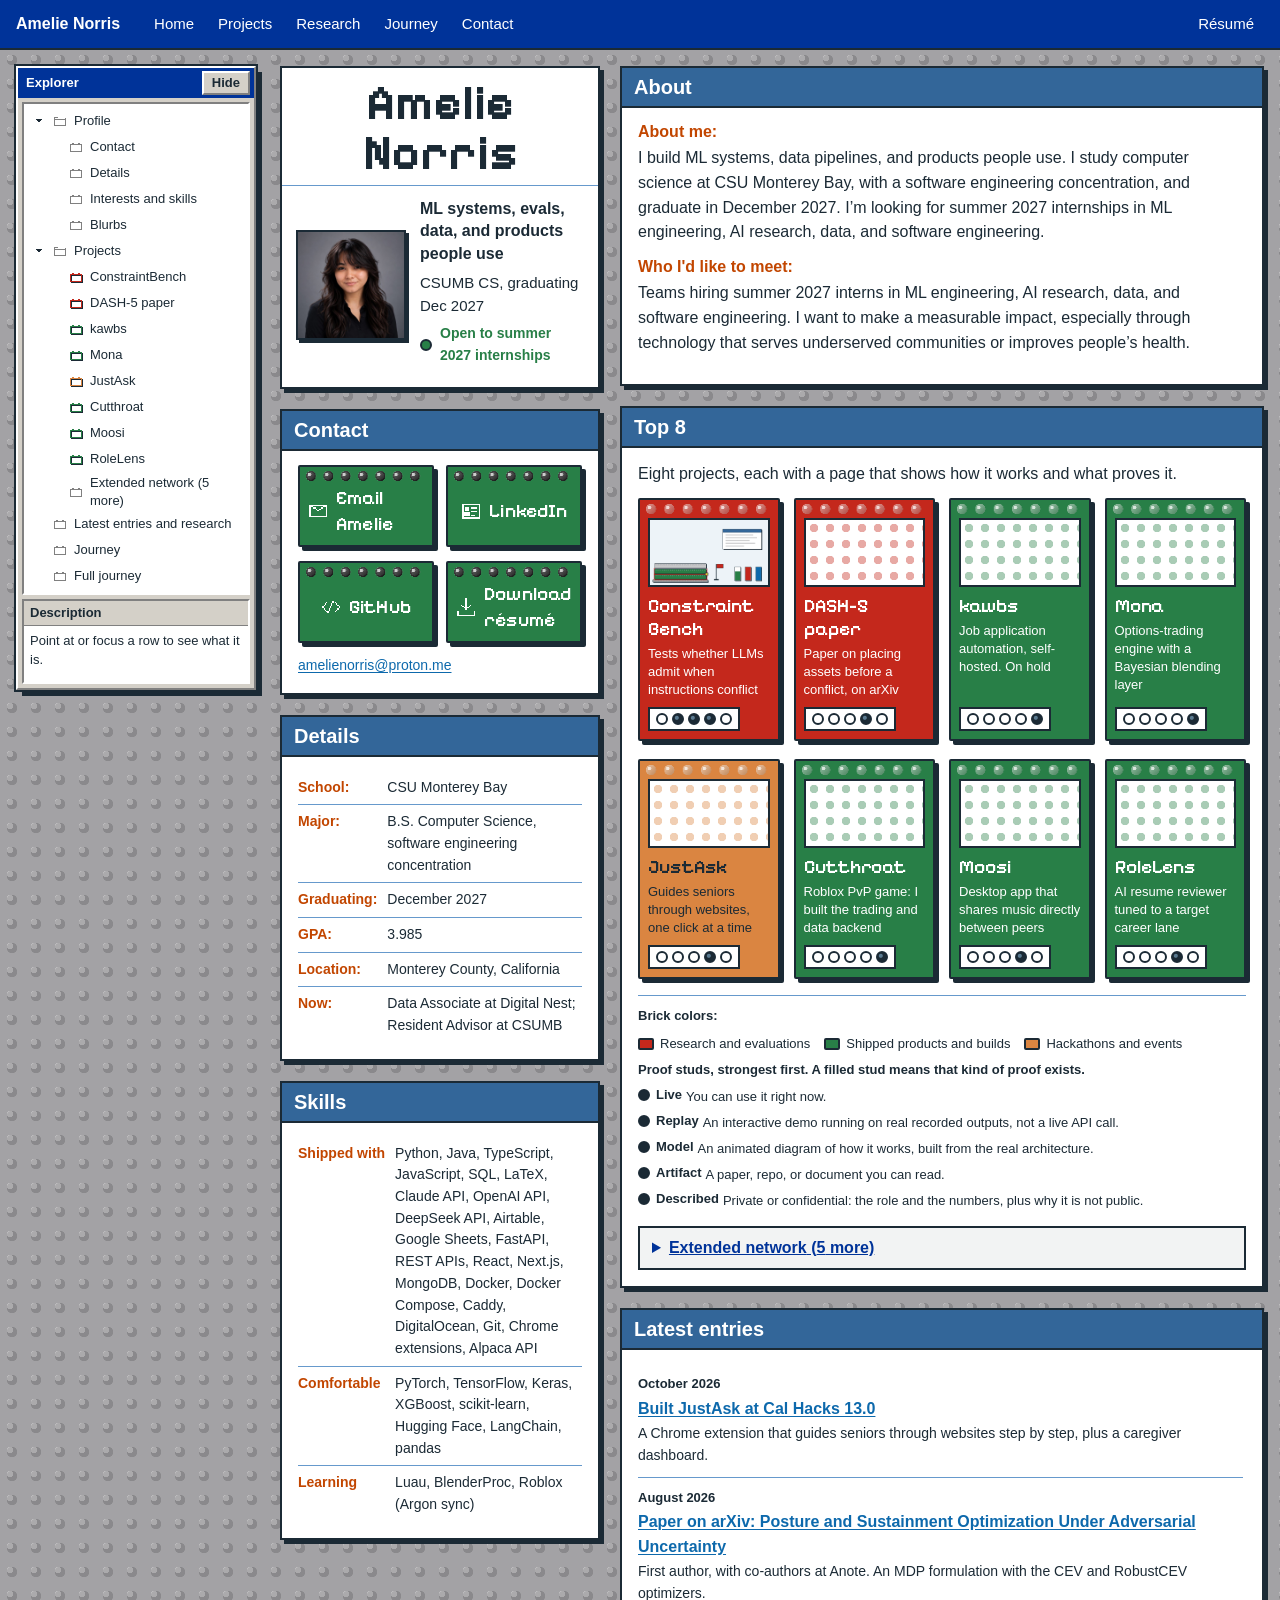
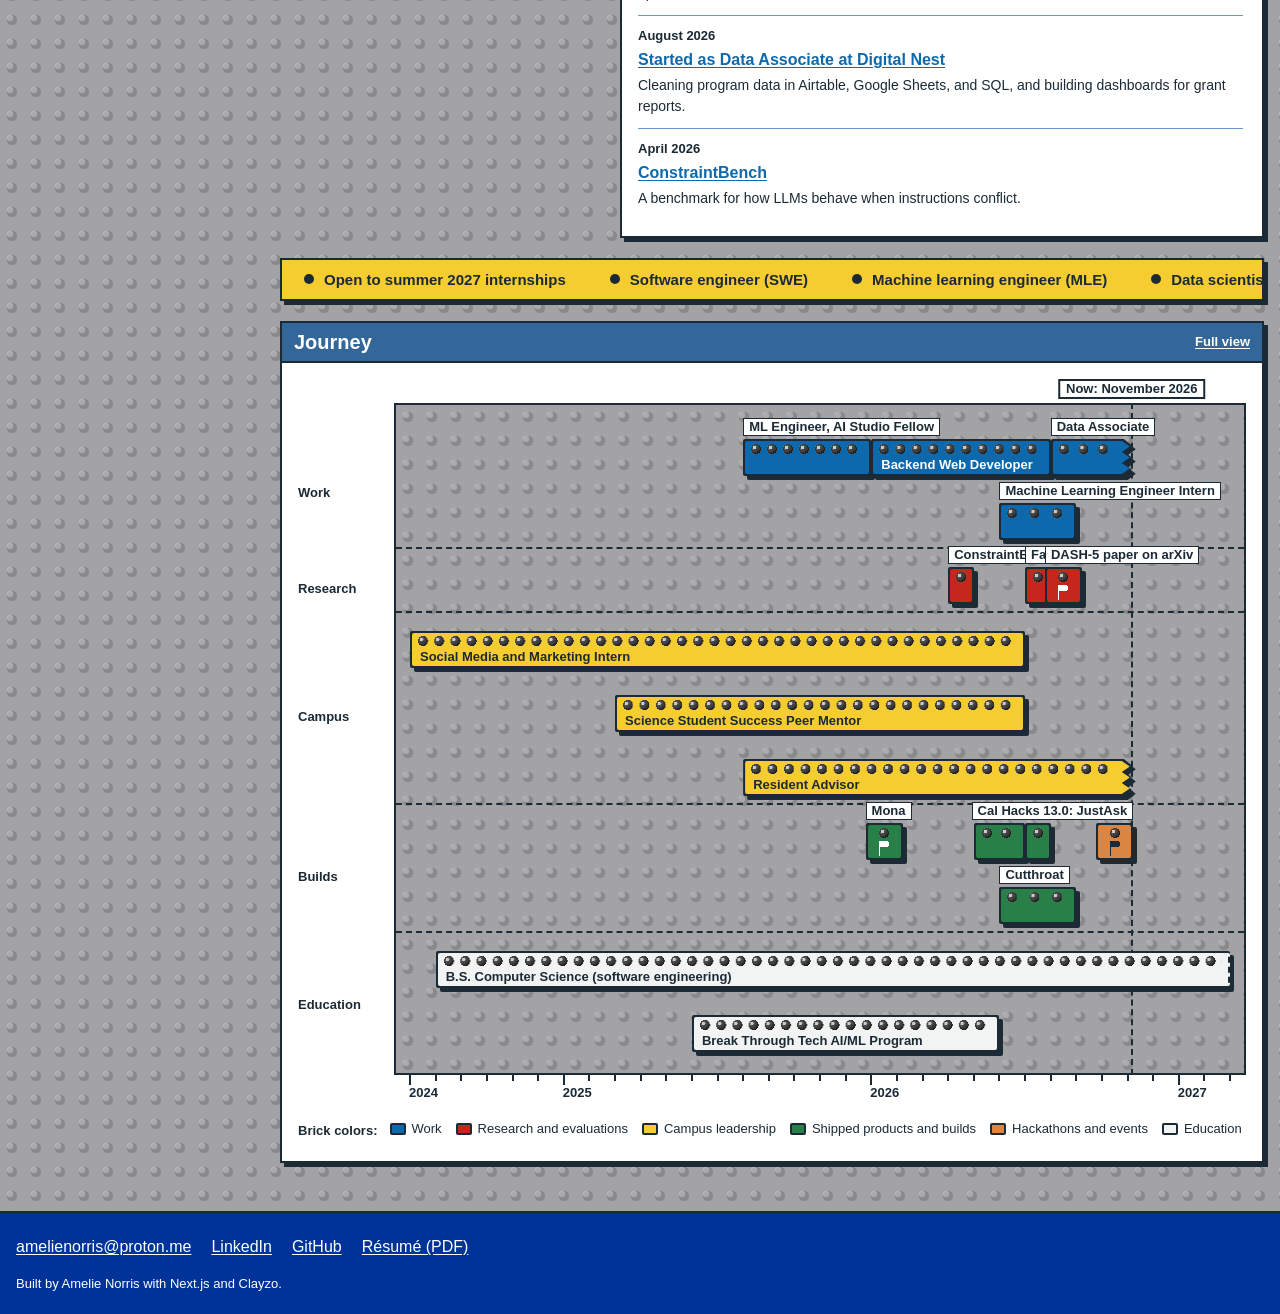
==== commit 98cfff59: "Publish portfolio static export" ====
--- a/index.html
+++ b/index.html
@@ -1 +1 @@
-<!DOCTYPE html><html lang="en" class="BNorjW_variable"><head><meta charSet="utf-8"/><meta name="viewport" content="width=device-width, initial-scale=1"/><link rel="preload" href="/_next/static/media/034111bd5fecc463-s.p.0m75r3fswdwux.woff2" as="font" crossorigin="" type="font/woff2"/><link rel="preload" href="/amelie-headshot.jpg" as="image" fetchPriority="high"/><link rel="stylesheet" href="/_next/static/chunks/2y4-d6axaafzb.css" data-precedence="next"/><link rel="stylesheet" href="/_next/static/chunks/2dh71l0-xajgg.css" data-precedence="next"/><link rel="preload" as="script" fetchPriority="low" href="/_next/static/chunks/310vm2bl3xxpt.js"/><script src="/_next/static/chunks/1wnov70f88xjy.js" async=""></script><script src="/_next/static/chunks/1e2e66heuz-e0.js" async=""></script><script src="/_next/static/chunks/0c98xzjfks9hq.js" async=""></script><script src="/_next/static/chunks/turbopack-2u1d16houkiyo.js" async=""></script><script src="/_next/static/chunks/21s67f6qi7gc6.js" async=""></script><script src="/_next/static/chunks/3ca4lnae2fz4l.js" async=""></script><meta name="theme-color" content="#003399"/><title>Amelie Norris · ML systems, evals, and data</title><meta name="description" content="Amelie Norris: CS student at CSU Monterey Bay, graduating December 2027. Builds ML systems, evaluations, data pipelines, and products people use. Open to summer 2027 internships."/><meta property="og:title" content="Amelie Norris · ML systems, evals, and data"/><meta property="og:description" content="CS at CSU Monterey Bay, December 2027. Open to summer 2027 internships in ML engineering, AI research, data, and software engineering."/><meta property="og:url" content="https://amelienorris.github.io/"/><meta property="og:image" content="https://amelienorris.github.io/og.png"/><meta property="og:image:width" content="1200"/><meta property="og:image:height" content="630"/><meta property="og:image:alt" content="Amelie Norris, ML systems, evals, and data, built from bricks"/><meta property="og:type" content="website"/><meta name="twitter:card" content="summary_large_image"/><meta name="twitter:title" content="Amelie Norris · ML systems, evals, and data"/><meta name="twitter:description" content="CS at CSU Monterey Bay, December 2027. Open to summer 2027 internships in ML engineering, AI research, data, and software engineering."/><meta name="twitter:image" content="https://amelienorris.github.io/og.png"/><meta name="twitter:image:alt" content="Amelie Norris, ML systems, evals, and data, built from bricks"/><meta name="twitter:image:width" content="1200"/><meta name="twitter:image:height" content="630"/><link rel="icon" href="/favicon.svg"/><meta name="next-size-adjust" content=""/><script>try{if((location.pathname==='/'||location.pathname===""||location.pathname==="/")&&!localStorage.getItem('built')){document.documentElement.dataset.build='1';localStorage.setItem('built','1')}}catch(e){}</script><script src="/_next/static/chunks/0cz1d0mv5g_q7.js" noModule=""></script></head><body><div hidden=""><!--$--><!--/$--></div><a class="skip-link" href="#main">Skip to content</a><header class="dQ673a_bar"><div class="dQ673a_inner"><a class="dQ673a_brand" href="/">Amelie Norris</a><nav aria-label="Main" class="dQ673a_nav"><ul class="dQ673a_links"><li><a href="/">Home</a></li><li><a href="/#projects">Projects</a></li><li><a href="/#research">Research</a></li><li><a href="/journey/">Journey</a></li><li><a href="/#contact">Contact</a></li></ul><ul class="dQ673a_right"><li><a href="/resume.pdf">Résumé</a></li></ul></nav><div class="Q5LJxq_wrap"><button type="button" class="Q5LJxq_toggle" aria-expanded="false" aria-controls="mobile-menu"><span class="Q5LJxq_icon" aria-hidden="true"><svg viewBox="0 0 16 16" width="100%" height="100%" shape-rendering="crispEdges" fill="currentColor" aria-hidden="true"><rect x="1" y="3" width="14" height="2"></rect><rect x="1" y="7" width="14" height="2"></rect><rect x="1" y="11" width="14" height="2"></rect></svg></span>Menu</button></div></div></header><div class="CUj6aG_shell"><aside class="GqU1_a_panel" data-state="auto" data-home="1" aria-label="Explorer"><div class="GqU1_a_titleBar"><span class="GqU1_a_title">Explorer</span><button type="button" class="GqU1_a_collapse" aria-controls="explorer-tree"><span class="GqU1_a_openLabel">Hide</span><span class="GqU1_a_closedLabel">Show</span><span class="visually-hidden"> Explorer</span></button></div><nav id="explorer-tree" class="GqU1_a_body" aria-label="Site map"><ul class="GqU1_a_tree" role="list"><li class="GqU1_a_item"><div class="GqU1_a_row" style="padding-left:4px"><button type="button" class="GqU1_a_caret" aria-expanded="true"><span aria-hidden="true"><svg viewBox="0 0 16 16" width="100%" height="100%" shape-rendering="crispEdges" fill="currentColor" aria-hidden="true"><rect x="3" y="5" width="10" height="1"></rect><rect x="4" y="6" width="8" height="1"></rect><rect x="5" y="7" width="6" height="1"></rect><rect x="6" y="8" width="4" height="1"></rect><rect x="7" y="9" width="2" height="1"></rect></svg></span><span class="visually-hidden">Collapse<!-- --> <!-- -->Profile</span></button><span class="GqU1_a_icon" aria-hidden="true"><svg viewBox="0 0 16 16" width="100%" height="100%" shape-rendering="crispEdges" fill="currentColor" aria-hidden="true"><rect x="1" y="3" width="5" height="1"></rect><rect x="1" y="3" width="1" height="11"></rect><rect x="6" y="4" width="8" height="1"></rect><rect x="14" y="4" width="1" height="10"></rect><rect x="1" y="13" width="14" height="1"></rect><rect x="2" y="6" width="12" height="1"></rect></svg></span><a class="GqU1_a_link" href="/">Profile</a></div><ul class="GqU1_a_tree" role="list"><li class="GqU1_a_item"><div class="GqU1_a_row" style="padding-left:20px"><span class="GqU1_a_caretSpacer"></span><span class="GqU1_a_icon" aria-hidden="true"><svg viewBox="0 0 16 16" width="100%" height="100%" shape-rendering="crispEdges" fill="currentColor" aria-hidden="true"><rect x="3" y="3" width="3" height="2"></rect><rect x="10" y="3" width="3" height="2"></rect><rect x="1" y="5" width="14" height="1"></rect><rect x="1" y="5" width="1" height="9"></rect><rect x="14" y="5" width="1" height="9"></rect><rect x="1" y="13" width="14" height="1"></rect></svg></span><a class="GqU1_a_link" href="/#contact">Contact</a></div></li><li class="GqU1_a_item"><div class="GqU1_a_row" style="padding-left:20px"><span class="GqU1_a_caretSpacer"></span><span class="GqU1_a_icon" aria-hidden="true"><svg viewBox="0 0 16 16" width="100%" height="100%" shape-rendering="crispEdges" fill="currentColor" aria-hidden="true"><rect x="3" y="3" width="3" height="2"></rect><rect x="10" y="3" width="3" height="2"></rect><rect x="1" y="5" width="14" height="1"></rect><rect x="1" y="5" width="1" height="9"></rect><rect x="14" y="5" width="1" height="9"></rect><rect x="1" y="13" width="14" height="1"></rect></svg></span><a class="GqU1_a_link" href="/#details">Details</a></div></li><li class="GqU1_a_item"><div class="GqU1_a_row" style="padding-left:20px"><span class="GqU1_a_caretSpacer"></span><span class="GqU1_a_icon" aria-hidden="true"><svg viewBox="0 0 16 16" width="100%" height="100%" shape-rendering="crispEdges" fill="currentColor" aria-hidden="true"><rect x="3" y="3" width="3" height="2"></rect><rect x="10" y="3" width="3" height="2"></rect><rect x="1" y="5" width="14" height="1"></rect><rect x="1" y="5" width="1" height="9"></rect><rect x="14" y="5" width="1" height="9"></rect><rect x="1" y="13" width="14" height="1"></rect></svg></span><a class="GqU1_a_link" href="/#interests">Interests and skills</a></div></li><li class="GqU1_a_item"><div class="GqU1_a_row" style="padding-left:20px"><span class="GqU1_a_caretSpacer"></span><span class="GqU1_a_icon" aria-hidden="true"><svg viewBox="0 0 16 16" width="100%" height="100%" shape-rendering="crispEdges" fill="currentColor" aria-hidden="true"><rect x="3" y="3" width="3" height="2"></rect><rect x="10" y="3" width="3" height="2"></rect><rect x="1" y="5" width="14" height="1"></rect><rect x="1" y="5" width="1" height="9"></rect><rect x="14" y="5" width="1" height="9"></rect><rect x="1" y="13" width="14" height="1"></rect></svg></span><a class="GqU1_a_link" href="/#blurbs">Blurbs</a></div></li></ul></li><li class="GqU1_a_item"><div class="GqU1_a_row" style="padding-left:4px"><button type="button" class="GqU1_a_caret" aria-expanded="true"><span aria-hidden="true"><svg viewBox="0 0 16 16" width="100%" height="100%" shape-rendering="crispEdges" fill="currentColor" aria-hidden="true"><rect x="3" y="5" width="10" height="1"></rect><rect x="4" y="6" width="8" height="1"></rect><rect x="5" y="7" width="6" height="1"></rect><rect x="6" y="8" width="4" height="1"></rect><rect x="7" y="9" width="2" height="1"></rect></svg></span><span class="visually-hidden">Collapse<!-- --> <!-- -->Projects</span></button><span class="GqU1_a_icon" aria-hidden="true"><svg viewBox="0 0 16 16" width="100%" height="100%" shape-rendering="crispEdges" fill="currentColor" aria-hidden="true"><rect x="1" y="3" width="5" height="1"></rect><rect x="1" y="3" width="1" height="11"></rect><rect x="6" y="4" width="8" height="1"></rect><rect x="14" y="4" width="1" height="10"></rect><rect x="1" y="13" width="14" height="1"></rect><rect x="2" y="6" width="12" height="1"></rect></svg></span><a class="GqU1_a_link" href="/#projects">Projects</a></div><ul class="GqU1_a_tree" role="list"><li class="GqU1_a_item"><div class="GqU1_a_row" style="padding-left:20px"><span class="GqU1_a_caretSpacer"></span><span class="GqU1_a_icon" data-cat="research" aria-hidden="true"><svg viewBox="0 0 16 16" width="100%" height="100%" shape-rendering="crispEdges" fill="currentColor" aria-hidden="true"><rect x="3" y="3" width="3" height="2"></rect><rect x="10" y="3" width="3" height="2"></rect><rect x="1" y="5" width="14" height="1"></rect><rect x="1" y="5" width="1" height="9"></rect><rect x="14" y="5" width="1" height="9"></rect><rect x="1" y="13" width="14" height="1"></rect></svg></span><a class="GqU1_a_link" aria-describedby="_R_2tb_-projectsconstraintbench" href="/projects/constraintbench/">ConstraintBench</a><span id="_R_2tb_-projectsconstraintbench" class="visually-hidden">A benchmark for silent rule-breaking in LLMs</span></div></li><li class="GqU1_a_item"><div class="GqU1_a_row" style="padding-left:20px"><span class="GqU1_a_caretSpacer"></span><span class="GqU1_a_icon" data-cat="research" aria-hidden="true"><svg viewBox="0 0 16 16" width="100%" height="100%" shape-rendering="crispEdges" fill="currentColor" aria-hidden="true"><rect x="3" y="3" width="3" height="2"></rect><rect x="10" y="3" width="3" height="2"></rect><rect x="1" y="5" width="14" height="1"></rect><rect x="1" y="5" width="1" height="9"></rect><rect x="14" y="5" width="1" height="9"></rect><rect x="1" y="13" width="14" height="1"></rect></svg></span><a class="GqU1_a_link" aria-describedby="_R_2tb_-projectsdash5" href="/projects/dash-5/">DASH-5 paper</a><span id="_R_2tb_-projectsdash5" class="visually-hidden">Co-authored arXiv paper on posture planning as an MDP</span></div></li><li class="GqU1_a_item"><div class="GqU1_a_row" style="padding-left:20px"><span class="GqU1_a_caretSpacer"></span><span class="GqU1_a_icon" data-cat="builds" aria-hidden="true"><svg viewBox="0 0 16 16" width="100%" height="100%" shape-rendering="crispEdges" fill="currentColor" aria-hidden="true"><rect x="3" y="3" width="3" height="2"></rect><rect x="10" y="3" width="3" height="2"></rect><rect x="1" y="5" width="14" height="1"></rect><rect x="1" y="5" width="1" height="9"></rect><rect x="14" y="5" width="1" height="9"></rect><rect x="1" y="13" width="14" height="1"></rect></svg></span><a class="GqU1_a_link" aria-describedby="_R_2tb_-projectskawbs" href="/projects/kawbs/">kawbs</a><span id="_R_2tb_-projectskawbs" class="visually-hidden">Job application automation platform on DigitalOcean</span></div></li><li class="GqU1_a_item"><div class="GqU1_a_row" style="padding-left:20px"><span class="GqU1_a_caretSpacer"></span><span class="GqU1_a_icon" data-cat="builds" aria-hidden="true"><svg viewBox="0 0 16 16" width="100%" height="100%" shape-rendering="crispEdges" fill="currentColor" aria-hidden="true"><rect x="3" y="3" width="3" height="2"></rect><rect x="10" y="3" width="3" height="2"></rect><rect x="1" y="5" width="14" height="1"></rect><rect x="1" y="5" width="1" height="9"></rect><rect x="14" y="5" width="1" height="9"></rect><rect x="1" y="13" width="14" height="1"></rect></svg></span><a class="GqU1_a_link" aria-describedby="_R_2tb_-projectsmona" href="/projects/mona/">Mona</a><span id="_R_2tb_-projectsmona" class="visually-hidden">Autonomous options trading on Alpaca with Black-Litterman</span></div></li><li class="GqU1_a_item"><div class="GqU1_a_row" style="padding-left:20px"><span class="GqU1_a_caretSpacer"></span><span class="GqU1_a_icon" data-cat="hackathons" aria-hidden="true"><svg viewBox="0 0 16 16" width="100%" height="100%" shape-rendering="crispEdges" fill="currentColor" aria-hidden="true"><rect x="3" y="3" width="3" height="2"></rect><rect x="10" y="3" width="3" height="2"></rect><rect x="1" y="5" width="14" height="1"></rect><rect x="1" y="5" width="1" height="9"></rect><rect x="14" y="5" width="1" height="9"></rect><rect x="1" y="13" width="14" height="1"></rect></svg></span><a class="GqU1_a_link" aria-describedby="_R_2tb_-projectsjustask" href="/projects/justask/">JustAsk</a><span id="_R_2tb_-projectsjustask" class="visually-hidden">Chrome extension for seniors plus a caregiver dashboard</span></div></li><li class="GqU1_a_item"><div class="GqU1_a_row" style="padding-left:20px"><span class="GqU1_a_caretSpacer"></span><span class="GqU1_a_icon" data-cat="builds" aria-hidden="true"><svg viewBox="0 0 16 16" width="100%" height="100%" shape-rendering="crispEdges" fill="currentColor" aria-hidden="true"><rect x="3" y="3" width="3" height="2"></rect><rect x="10" y="3" width="3" height="2"></rect><rect x="1" y="5" width="14" height="1"></rect><rect x="1" y="5" width="1" height="9"></rect><rect x="14" y="5" width="1" height="9"></rect><rect x="1" y="13" width="14" height="1"></rect></svg></span><a class="GqU1_a_link" aria-describedby="_R_2tb_-projectscutthroat" href="/projects/cutthroat/">Cutthroat</a><span id="_R_2tb_-projectscutthroat" class="visually-hidden">Round-based Roblox PvP game, backend services</span></div></li><li class="GqU1_a_item"><div class="GqU1_a_row" style="padding-left:20px"><span class="GqU1_a_caretSpacer"></span><span class="GqU1_a_icon" data-cat="builds" aria-hidden="true"><svg viewBox="0 0 16 16" width="100%" height="100%" shape-rendering="crispEdges" fill="currentColor" aria-hidden="true"><rect x="3" y="3" width="3" height="2"></rect><rect x="10" y="3" width="3" height="2"></rect><rect x="1" y="5" width="14" height="1"></rect><rect x="1" y="5" width="1" height="9"></rect><rect x="14" y="5" width="1" height="9"></rect><rect x="1" y="13" width="14" height="1"></rect></svg></span><a class="GqU1_a_link" aria-describedby="_R_2tb_-projectsmoosi" href="/projects/moosi/">Moosi</a><span id="_R_2tb_-projectsmoosi" class="visually-hidden">P2P desktop music sharing, audio never touches the server</span></div></li><li class="GqU1_a_item"><div class="GqU1_a_row" style="padding-left:20px"><span class="GqU1_a_caretSpacer"></span><span class="GqU1_a_icon" data-cat="builds" aria-hidden="true"><svg viewBox="0 0 16 16" width="100%" height="100%" shape-rendering="crispEdges" fill="currentColor" aria-hidden="true"><rect x="3" y="3" width="3" height="2"></rect><rect x="10" y="3" width="3" height="2"></rect><rect x="1" y="5" width="14" height="1"></rect><rect x="1" y="5" width="1" height="9"></rect><rect x="14" y="5" width="1" height="9"></rect><rect x="1" y="13" width="14" height="1"></rect></svg></span><a class="GqU1_a_link" aria-describedby="_R_2tb_-projectsrolelens" href="/projects/rolelens/">RoleLens</a><span id="_R_2tb_-projectsrolelens" class="visually-hidden">Reviews resume bullets for SWE, MLE, public sector, or quant</span></div></li><li class="GqU1_a_item"><div class="GqU1_a_row" style="padding-left:20px"><span class="GqU1_a_caretSpacer"></span><span class="GqU1_a_icon" aria-hidden="true"><svg viewBox="0 0 16 16" width="100%" height="100%" shape-rendering="crispEdges" fill="currentColor" aria-hidden="true"><rect x="3" y="3" width="3" height="2"></rect><rect x="10" y="3" width="3" height="2"></rect><rect x="1" y="5" width="14" height="1"></rect><rect x="1" y="5" width="1" height="9"></rect><rect x="14" y="5" width="1" height="9"></rect><rect x="1" y="13" width="14" height="1"></rect></svg></span><a class="GqU1_a_link" href="/#extended">Extended network (5 more)</a></div></li></ul></li><li class="GqU1_a_item"><div class="GqU1_a_row" style="padding-left:4px"><span class="GqU1_a_caretSpacer"></span><span class="GqU1_a_icon" aria-hidden="true"><svg viewBox="0 0 16 16" width="100%" height="100%" shape-rendering="crispEdges" fill="currentColor" aria-hidden="true"><rect x="3" y="3" width="3" height="2"></rect><rect x="10" y="3" width="3" height="2"></rect><rect x="1" y="5" width="14" height="1"></rect><rect x="1" y="5" width="1" height="9"></rect><rect x="14" y="5" width="1" height="9"></rect><rect x="1" y="13" width="14" height="1"></rect></svg></span><a class="GqU1_a_link" href="/#research">Latest entries and research</a></div></li><li class="GqU1_a_item"><div class="GqU1_a_row" style="padding-left:4px"><span class="GqU1_a_caretSpacer"></span><span class="GqU1_a_icon" aria-hidden="true"><svg viewBox="0 0 16 16" width="100%" height="100%" shape-rendering="crispEdges" fill="currentColor" aria-hidden="true"><rect x="3" y="3" width="3" height="2"></rect><rect x="10" y="3" width="3" height="2"></rect><rect x="1" y="5" width="14" height="1"></rect><rect x="1" y="5" width="1" height="9"></rect><rect x="14" y="5" width="1" height="9"></rect><rect x="1" y="13" width="14" height="1"></rect></svg></span><a class="GqU1_a_link" href="/#journey">Journey</a></div></li><li class="GqU1_a_item"><div class="GqU1_a_row" style="padding-left:4px"><span class="GqU1_a_caretSpacer"></span><span class="GqU1_a_icon" aria-hidden="true"><svg viewBox="0 0 16 16" width="100%" height="100%" shape-rendering="crispEdges" fill="currentColor" aria-hidden="true"><rect x="3" y="3" width="3" height="2"></rect><rect x="10" y="3" width="3" height="2"></rect><rect x="1" y="5" width="14" height="1"></rect><rect x="1" y="5" width="1" height="9"></rect><rect x="14" y="5" width="1" height="9"></rect><rect x="1" y="13" width="14" height="1"></rect></svg></span><a class="GqU1_a_link" href="/journey/">Full journey</a></div></li></ul></nav><div class="GqU1_a_props" aria-hidden="true"><div class="GqU1_a_propsHead">Description</div><p class="GqU1_a_propsBody">Point at or focus a row to see what it is.</p></div></aside><div class="CUj6aG_page"><main id="main" class="oe3DtG_home"><div class="oe3DtG_cols"><div class="oe3DtG_left"><div class="oe3DtG_oProfile"><section id="profile" aria-labelledby="name" class="undefined oe3DtG_box" data-build="profile" data-check-anim="hero" data-anim-end="1300"><div class="oe3DtG_profileHead"><h1 id="name" class="oe3DtG_name" data-ten-second="name" data-build="name">Amelie Norris</h1></div><div class="oe3DtG_profileBody"><div class="oe3DtG_avatarWrap" data-build="avatar"><img class="oe3DtG_avatar" src="/amelie-headshot.jpg" alt="Headshot of Amelie Norris" width="240" height="240" decoding="async" fetchPriority="high"/></div><div class="oe3DtG_facts"><p class="oe3DtG_tagline" data-ten-second="desc" data-build="f1">ML systems, evals, data, and products people use</p><p class="oe3DtG_school" data-ten-second="school" data-build="f2">CSUMB CS, graduating Dec 2027</p><p class="oe3DtG_status" data-ten-second="status" data-build="f3"><span class="oe3DtG_dot" aria-hidden="true"></span>Open to summer 2027 internships</p></div></div></section></div><div class="oe3DtG_oContact"><section id="contact" aria-labelledby="contact-title" class="WUf7Da_box"><div class="WUf7Da_head"><h2 id="contact-title" class="WUf7Da_title">Contact</h2></div><div class="WUf7Da_body"><div class="oe3DtG_contactGrid"><a href="mailto:amelienorris@proton.me" data-cat="action" class="_Dv4aq_brick _Dv4aq_press _Dv4aq_display oe3DtG_contactBrick" data-build="c1"><span class="_Dv4aq_icon" aria-hidden="true"><svg viewBox="0 0 16 16" width="100%" height="100%" shape-rendering="crispEdges" fill="currentColor" aria-hidden="true"><rect x="1" y="3" width="14" height="1"></rect><rect x="1" y="12" width="14" height="1"></rect><rect x="1" y="3" width="1" height="10"></rect><rect x="14" y="3" width="1" height="10"></rect><rect x="2" y="4" width="2" height="1"></rect><rect x="4" y="5" width="2" height="1"></rect><rect x="6" y="6" width="1" height="1"></rect><rect x="7" y="7" width="2" height="1"></rect><rect x="9" y="6" width="1" height="1"></rect><rect x="10" y="5" width="2" height="1"></rect><rect x="12" y="4" width="2" height="1"></rect></svg></span><span>Email Amelie</span></a><a href="https://www.linkedin.com/in/amelienorris/" data-cat="action" class="_Dv4aq_brick _Dv4aq_press _Dv4aq_display oe3DtG_contactBrick" rel="noopener noreferrer" data-build="c2"><span class="_Dv4aq_icon" aria-hidden="true"><svg viewBox="0 0 16 16" width="100%" height="100%" shape-rendering="crispEdges" fill="currentColor" aria-hidden="true"><rect x="1" y="2" width="14" height="1"></rect><rect x="1" y="13" width="14" height="1"></rect><rect x="1" y="2" width="1" height="12"></rect><rect x="14" y="2" width="1" height="12"></rect><rect x="3" y="5" width="3" height="3"></rect><rect x="2" y="9" width="5" height="1"></rect><rect x="2" y="10" width="5" height="2"></rect><rect x="8" y="5" width="5" height="1"></rect><rect x="8" y="8" width="5" height="1"></rect><rect x="8" y="11" width="3" height="1"></rect></svg></span><span>LinkedIn</span></a><a href="https://github.com/amelienorris" data-cat="action" class="_Dv4aq_brick _Dv4aq_press _Dv4aq_display oe3DtG_contactBrick" rel="noopener noreferrer" data-build="c3"><span class="_Dv4aq_icon" aria-hidden="true"><svg viewBox="0 0 16 16" width="100%" height="100%" shape-rendering="crispEdges" fill="currentColor" aria-hidden="true"><rect x="4" y="4" width="1" height="1"></rect><rect x="3" y="5" width="1" height="1"></rect><rect x="2" y="6" width="1" height="1"></rect><rect x="1" y="7" width="1" height="2"></rect><rect x="2" y="9" width="1" height="1"></rect><rect x="3" y="10" width="1" height="1"></rect><rect x="4" y="11" width="1" height="1"></rect><rect x="11" y="4" width="1" height="1"></rect><rect x="12" y="5" width="1" height="1"></rect><rect x="13" y="6" width="1" height="1"></rect><rect x="14" y="7" width="1" height="2"></rect><rect x="13" y="9" width="1" height="1"></rect><rect x="12" y="10" width="1" height="1"></rect><rect x="11" y="11" width="1" height="1"></rect><rect x="9" y="3" width="1" height="2"></rect><rect x="8" y="5" width="1" height="2"></rect><rect x="7" y="7" width="1" height="2"></rect><rect x="6" y="9" width="1" height="2"></rect><rect x="5" y="11" width="1" height="2"></rect></svg></span><span>GitHub</span></a><a href="/resume.pdf" data-cat="action" class="_Dv4aq_brick _Dv4aq_press _Dv4aq_display oe3DtG_contactBrick" download="" data-build="c4"><span class="_Dv4aq_icon" aria-hidden="true"><svg viewBox="0 0 16 16" width="100%" height="100%" shape-rendering="crispEdges" fill="currentColor" aria-hidden="true"><rect x="7" y="1" width="2" height="8"></rect><rect x="5" y="7" width="1" height="1"></rect><rect x="4" y="6" width="1" height="1"></rect><rect x="10" y="7" width="1" height="1"></rect><rect x="11" y="6" width="1" height="1"></rect><rect x="6" y="8" width="1" height="1"></rect><rect x="9" y="8" width="1" height="1"></rect><rect x="7" y="9" width="2" height="1"></rect><rect x="1" y="11" width="1" height="4"></rect><rect x="14" y="11" width="1" height="4"></rect><rect x="1" y="14" width="14" height="1"></rect></svg></span><span>Download résumé</span></a></div><p class="oe3DtG_contactLine"><a href="mailto:amelienorris@proton.me">amelienorris@proton.me</a></p></div></section></div><div class="oe3DtG_oDetails"><section id="details" aria-labelledby="details-title" class="WUf7Da_box"><div class="WUf7Da_head"><h2 id="details-title" class="WUf7Da_title">Details</h2></div><div class="WUf7Da_body"><table class="oe3DtG_details"><tbody><tr><th scope="row">School<!-- -->:</th><td>CSU Monterey Bay</td></tr><tr><th scope="row">Major<!-- -->:</th><td>B.S. Computer Science, software engineering concentration</td></tr><tr><th scope="row">Graduating<!-- -->:</th><td>December 2027</td></tr><tr><th scope="row">GPA<!-- -->:</th><td>3.985</td></tr><tr><th scope="row">Location<!-- -->:</th><td>Monterey County, California</td></tr><tr><th scope="row">Now<!-- -->:</th><td>Data Associate at Digital Nest; Resident Advisor at CSUMB</td></tr></tbody></table></div></section></div><div class="oe3DtG_oInterests"><section id="interests" aria-labelledby="interests-title" class="WUf7Da_box"><div class="WUf7Da_head"><h2 id="interests-title" class="WUf7Da_title">Skills</h2></div><div class="WUf7Da_body"><table class="oe3DtG_skills"><caption class="visually-hidden">Tools Amelie uses, by how well she knows them</caption><tbody><tr><th scope="row">Shipped with</th><td>Python, Java, TypeScript, JavaScript, SQL, LaTeX, Claude API, OpenAI API, DeepSeek API, Airtable, Google Sheets, FastAPI, REST APIs, React, Next.js, MongoDB, Docker, Docker Compose, Caddy, DigitalOcean, Git, Chrome extensions, Alpaca API</td></tr><tr><th scope="row">Comfortable</th><td>PyTorch, TensorFlow, Keras, XGBoost, scikit-learn, Hugging Face, LangChain, pandas</td></tr><tr><th scope="row">Learning</th><td>Luau, BlenderProc, Roblox (Argon sync)</td></tr></tbody></table></div></section></div></div><div class="oe3DtG_right"><div class="oe3DtG_oBlurbs"><section id="blurbs" aria-labelledby="blurbs-title" class="WUf7Da_box"><div class="WUf7Da_head"><h2 id="blurbs-title" class="WUf7Da_title">About</h2></div><div class="WUf7Da_body"><h3 class="oe3DtG_blurbHead">About me:</h3><p>I build ML systems, data pipelines, and products people use. I study computer science at CSU Monterey Bay, with a software engineering concentration, and graduate in December 2027. I’m looking for summer 2027 internships in ML engineering, AI research, data, and software engineering.</p><h3 class="oe3DtG_blurbHead">Who I&#x27;d like to meet:</h3><p>Teams hiring summer 2027 interns in ML engineering, AI research, data, and software engineering. I want to make a measurable impact, especially through technology that serves underserved communities or improves people’s health.</p></div></section></div><div class="oe3DtG_oTop8"><section id="projects" aria-labelledby="projects-title" class="WUf7Da_box"><div class="WUf7Da_head"><h2 id="projects-title" class="WUf7Da_title">Top 8</h2></div><div class="WUf7Da_body"><p class="Swlklq_intro">Eight projects, each with a page that shows how it works and what proves it.</p><ol class="Swlklq_grid"><li><a class="Swlklq_tile" data-cat="research" href="/projects/constraintbench/"><span class="Swlklq_studs" aria-hidden="true"></span><span class="Swlklq_pic" aria-hidden="true"><img src="/models/constraintbench.poster.webp" alt="" width="320" height="180" loading="lazy" decoding="async"/></span><span class="Swlklq_tileName"><span>Constraint</span><span><wbr/>Bench</span></span><span class="Swlklq_tileLine">Tests whether LLMs admit when instructions conflict</span><span class="Swlklq_tileProof"><span class="_pj32W_wrap" data-size="sm"><span class="_pj32W_row" role="img" aria-label="Proof available: Replay, Model, Artifact" title="Proof available: Replay, Model, Artifact"><span class="_pj32W_stud" data-on="0"></span><span class="_pj32W_stud" data-on="1"></span><span class="_pj32W_stud" data-on="1"></span><span class="_pj32W_stud" data-on="1"></span><span class="_pj32W_stud" data-on="0"></span></span></span></span></a></li><li><a class="Swlklq_tile" data-cat="research" href="/projects/dash-5/"><span class="Swlklq_studs" aria-hidden="true"></span><span class="Swlklq_pic" aria-hidden="true"><span class="Swlklq_picFallback"></span></span><span class="Swlklq_tileName"><span>DASH-5 paper</span></span><span class="Swlklq_tileLine">Paper on placing assets before a conflict, on arXiv</span><span class="Swlklq_tileProof"><span class="_pj32W_wrap" data-size="sm"><span class="_pj32W_row" role="img" aria-label="Proof available: Artifact" title="Proof available: Artifact"><span class="_pj32W_stud" data-on="0"></span><span class="_pj32W_stud" data-on="0"></span><span class="_pj32W_stud" data-on="0"></span><span class="_pj32W_stud" data-on="1"></span><span class="_pj32W_stud" data-on="0"></span></span></span></span></a></li><li><a class="Swlklq_tile" data-cat="builds" href="/projects/kawbs/"><span class="Swlklq_studs" aria-hidden="true"></span><span class="Swlklq_pic" aria-hidden="true"><span class="Swlklq_picFallback"></span></span><span class="Swlklq_tileName"><span>kawbs</span></span><span class="Swlklq_tileLine">Job application automation, self-hosted. On hold</span><span class="Swlklq_tileProof"><span class="_pj32W_wrap" data-size="sm"><span class="_pj32W_row" role="img" aria-label="Proof available: Described" title="Proof available: Described"><span class="_pj32W_stud" data-on="0"></span><span class="_pj32W_stud" data-on="0"></span><span class="_pj32W_stud" data-on="0"></span><span class="_pj32W_stud" data-on="0"></span><span class="_pj32W_stud" data-on="1"></span></span></span></span></a></li><li><a class="Swlklq_tile" data-cat="builds" href="/projects/mona/"><span class="Swlklq_studs" aria-hidden="true"></span><span class="Swlklq_pic" aria-hidden="true"><span class="Swlklq_picFallback"></span></span><span class="Swlklq_tileName"><span>Mona</span></span><span class="Swlklq_tileLine">Options-trading engine with a Bayesian blending layer</span><span class="Swlklq_tileProof"><span class="_pj32W_wrap" data-size="sm"><span class="_pj32W_row" role="img" aria-label="Proof available: Described" title="Proof available: Described"><span class="_pj32W_stud" data-on="0"></span><span class="_pj32W_stud" data-on="0"></span><span class="_pj32W_stud" data-on="0"></span><span class="_pj32W_stud" data-on="0"></span><span class="_pj32W_stud" data-on="1"></span></span></span></span></a></li><li><a class="Swlklq_tile" data-cat="hackathons" href="/projects/justask/"><span class="Swlklq_studs" aria-hidden="true"></span><span class="Swlklq_pic" aria-hidden="true"><span class="Swlklq_picFallback"></span></span><span class="Swlklq_tileName"><span>Just</span><span><wbr/>Ask</span></span><span class="Swlklq_tileLine">Guides seniors through websites, one click at a time</span><span class="Swlklq_tileProof"><span class="_pj32W_wrap" data-size="sm"><span class="_pj32W_row" role="img" aria-label="Proof available: Artifact" title="Proof available: Artifact"><span class="_pj32W_stud" data-on="0"></span><span class="_pj32W_stud" data-on="0"></span><span class="_pj32W_stud" data-on="0"></span><span class="_pj32W_stud" data-on="1"></span><span class="_pj32W_stud" data-on="0"></span></span></span></span></a></li><li><a class="Swlklq_tile" data-cat="builds" href="/projects/cutthroat/"><span class="Swlklq_studs" aria-hidden="true"></span><span class="Swlklq_pic" aria-hidden="true"><span class="Swlklq_picFallback"></span></span><span class="Swlklq_tileName"><span>Cutthroat</span></span><span class="Swlklq_tileLine">Roblox PvP game: I built the trading and data backend</span><span class="Swlklq_tileProof"><span class="_pj32W_wrap" data-size="sm"><span class="_pj32W_row" role="img" aria-label="Proof available: Described" title="Proof available: Described"><span class="_pj32W_stud" data-on="0"></span><span class="_pj32W_stud" data-on="0"></span><span class="_pj32W_stud" data-on="0"></span><span class="_pj32W_stud" data-on="0"></span><span class="_pj32W_stud" data-on="1"></span></span></span></span></a></li><li><a class="Swlklq_tile" data-cat="builds" href="/projects/moosi/"><span class="Swlklq_studs" aria-hidden="true"></span><span class="Swlklq_pic" aria-hidden="true"><span class="Swlklq_picFallback"></span></span><span class="Swlklq_tileName"><span>Moosi</span></span><span class="Swlklq_tileLine">Desktop app that shares music directly between peers</span><span class="Swlklq_tileProof"><span class="_pj32W_wrap" data-size="sm"><span class="_pj32W_row" role="img" aria-label="Proof available: Artifact" title="Proof available: Artifact"><span class="_pj32W_stud" data-on="0"></span><span class="_pj32W_stud" data-on="0"></span><span class="_pj32W_stud" data-on="0"></span><span class="_pj32W_stud" data-on="1"></span><span class="_pj32W_stud" data-on="0"></span></span></span></span></a></li><li><a class="Swlklq_tile" data-cat="builds" href="/projects/rolelens/"><span class="Swlklq_studs" aria-hidden="true"></span><span class="Swlklq_pic" aria-hidden="true"><span class="Swlklq_picFallback"></span></span><span class="Swlklq_tileName"><span>Role</span><span><wbr/>Lens</span></span><span class="Swlklq_tileLine">AI resume reviewer tuned to a target career lane</span><span class="Swlklq_tileProof"><span class="_pj32W_wrap" data-size="sm"><span class="_pj32W_row" role="img" aria-label="Proof available: Artifact" title="Proof available: Artifact"><span class="_pj32W_stud" data-on="0"></span><span class="_pj32W_stud" data-on="0"></span><span class="_pj32W_stud" data-on="0"></span><span class="_pj32W_stud" data-on="1"></span><span class="_pj32W_stud" data-on="0"></span></span></span></span></a></li></ol><div class="Swlklq_legends"><div class="a9JVTG_legend"><span class="a9JVTG_legendTitle">Brick colours<!-- -->:</span><ul class="a9JVTG_items"><li class="a9JVTG_item"><span class="a9JVTG_swatch" data-cat="research" aria-hidden="true"></span>Research and evaluations</li><li class="a9JVTG_item"><span class="a9JVTG_swatch" data-cat="builds" aria-hidden="true"></span>Shipped products and builds</li><li class="a9JVTG_item"><span class="a9JVTG_swatch" data-cat="hackathons" aria-hidden="true"></span>Hackathons and events</li></ul></div><div id="proof-key" class="Swlklq_proofKey"><div class="a9JVTG_proof"><p class="a9JVTG_legendTitle">Proof studs, strongest first. A filled stud means that kind of proof exists.</p><dl class="a9JVTG_dlCompact"><div class="a9JVTG_row"><dt><span class="a9JVTG_studOn" aria-hidden="true"></span> <!-- -->Live</dt><dd>You can use it right now.</dd></div><div class="a9JVTG_row"><dt><span class="a9JVTG_studOn" aria-hidden="true"></span> <!-- -->Replay</dt><dd>An interactive demo running on real recorded outputs, not a live API call.</dd></div><div class="a9JVTG_row"><dt><span class="a9JVTG_studOn" aria-hidden="true"></span> <!-- -->Model</dt><dd>An animated diagram of how it works, built from the real architecture.</dd></div><div class="a9JVTG_row"><dt><span class="a9JVTG_studOn" aria-hidden="true"></span> <!-- -->Artifact</dt><dd>A paper, repo, or document you can read.</dd></div><div class="a9JVTG_row"><dt><span class="a9JVTG_studOn" aria-hidden="true"></span> <!-- -->Described</dt><dd>Private or confidential: the role and the numbers, plus why it is not public.</dd></div></dl></div></div></div><details id="extended" class="Swlklq_extended"><summary class="Swlklq_summary">Extended network<!-- --> (<!-- -->5<!-- --> more)</summary><ul class="Swlklq_extList"><li class="Swlklq_extItem" data-cat="builds"><span class="Swlklq_extSwatch" aria-hidden="true"></span><div class="Swlklq_extBody"><h3 class="Swlklq_extName">Draculog</h3><p class="Swlklq_extLine">Contributed CO2-estimator bug fixes and improvements to existing tools and evaluation metrics under Dr. Gross. Helped turn the work into learning materials and visualizations for the CSUMB data structures course.</p><p class="Swlklq_extMeta"><span class="_pj32W_wrap" data-size="sm"><span class="_pj32W_row" role="img" aria-label="Proof available: Described" title="Proof available: Described"><span class="_pj32W_stud" data-on="0"></span><span class="_pj32W_stud" data-on="0"></span><span class="_pj32W_stud" data-on="0"></span><span class="_pj32W_stud" data-on="0"></span><span class="_pj32W_stud" data-on="1"></span></span><span class="_pj32W_names">Described</span></span><span class="Swlklq_reason">Project repositories are private.</span></p></div></li><li class="Swlklq_extItem" data-cat="research"><span class="Swlklq_extSwatch" aria-hidden="true"></span><div class="Swlklq_extBody"><h3 class="Swlklq_extName">Faultbench</h3><p class="Swlklq_extLine">An adversarial evaluation-set generator for tool-calling AI agents. Hand-written seed cases are expanded by an LLM, checked by a deterministic validator, then run against real agents and graded, to surface failures that standard benchmarks miss: malformed tool returns, prompt injection, distractor tools, ordering violations, conflicting instructions, and cost or loop traps.</p><p class="Swlklq_extMeta"><span class="_pj32W_wrap" data-size="sm"><span class="_pj32W_row" role="img" aria-label="Proof available: Described" title="Proof available: Described"><span class="_pj32W_stud" data-on="0"></span><span class="_pj32W_stud" data-on="0"></span><span class="_pj32W_stud" data-on="0"></span><span class="_pj32W_stud" data-on="0"></span><span class="_pj32W_stud" data-on="1"></span></span><span class="_pj32W_names">Described</span></span><a href="/projects/faultbench/">Read the project brief</a><span class="Swlklq_reason">It is early and pre-release, so the repo stays private until the benchmark is stable.</span></p></div></li><li class="Swlklq_extItem" data-cat="builds"><span class="Swlklq_extSwatch" aria-hidden="true"></span><div class="Swlklq_extBody"><h3 class="Swlklq_extName">Chiikawa Task Pals (CST338)</h3><p class="Swlklq_extLine">A Chiikawa-themed JavaFX desktop app where users register, log personal tasks and milestones, and track focused work sessions.</p><p class="Swlklq_extMeta"><span class="_pj32W_wrap" data-size="sm"><span class="_pj32W_row" role="img" aria-label="Proof available: Artifact" title="Proof available: Artifact"><span class="_pj32W_stud" data-on="0"></span><span class="_pj32W_stud" data-on="0"></span><span class="_pj32W_stud" data-on="0"></span><span class="_pj32W_stud" data-on="1"></span><span class="_pj32W_stud" data-on="0"></span></span><span class="_pj32W_names">Artifact</span></span><a href="https://github.com/amelienorris/CST338-JavaFX-Final-Project" rel="noopener noreferrer">View source</a></p></div></li><li class="Swlklq_extItem" data-cat="research"><span class="Swlklq_extSwatch" aria-hidden="true"></span><div class="Swlklq_extBody"><h3 class="Swlklq_extName">Anote synthetic data</h3><p class="Swlklq_extLine">Contributed research, quality metrics, QA testing, and BlenderProc bug fixes to an Anote team building synthetic computer-vision datasets.</p><p class="Swlklq_extMeta"><span class="_pj32W_wrap" data-size="sm"><span class="_pj32W_row" role="img" aria-label="Proof available: Described" title="Proof available: Described"><span class="_pj32W_stud" data-on="0"></span><span class="_pj32W_stud" data-on="0"></span><span class="_pj32W_stud" data-on="0"></span><span class="_pj32W_stud" data-on="0"></span><span class="_pj32W_stud" data-on="1"></span></span><span class="_pj32W_names">Described</span></span><span class="Swlklq_reason">The datasets and pipeline belong to Anote.</span></p></div></li><li class="Swlklq_extItem" data-cat="work"><span class="Swlklq_extSwatch" aria-hidden="true"></span><div class="Swlklq_extBody"><h3 class="Swlklq_extName">Digital Nest data work</h3><p class="Swlklq_extLine">Cleans and deduplicates program data in Airtable and SQL, keeps records consistent, and builds the reports and charts that go into grant annual reports.</p><p class="Swlklq_extMeta"><span class="_pj32W_wrap" data-size="sm"><span class="_pj32W_row" role="img" aria-label="Proof available: Described" title="Proof available: Described"><span class="_pj32W_stud" data-on="0"></span><span class="_pj32W_stud" data-on="0"></span><span class="_pj32W_stud" data-on="0"></span><span class="_pj32W_stud" data-on="0"></span><span class="_pj32W_stud" data-on="1"></span></span><span class="_pj32W_names">Described</span></span><span class="Swlklq_reason">Program records belong to Digital Nest and the people in them.</span></p></div></li></ul></details></div></section></div><div class="oe3DtG_oLatest"><section id="research" aria-labelledby="research-title" class="WUf7Da_box"><div class="WUf7Da_head"><h2 id="research-title" class="WUf7Da_title">Latest entries</h2></div><div class="WUf7Da_body"><ul class="oe3DtG_entries"><li class="oe3DtG_entry"><span class="oe3DtG_entryDate">October 2026</span><span class="oe3DtG_entryTitle"><a href="/projects/justask/">Built JustAsk at Cal Hacks 13.0</a></span><span class="oe3DtG_entryLine">A Chrome extension that guides seniors through websites step by step, plus a caregiver dashboard.</span></li><li class="oe3DtG_entry"><span class="oe3DtG_entryDate">August 2026</span><span class="oe3DtG_entryTitle"><a href="/projects/dash-5/">Paper on arXiv: Posture and Sustainment Optimization Under Adversarial Uncertainty</a></span><span class="oe3DtG_entryLine">First author, with co-authors at Anote. An MDP formulation with the CEV and RobustCEV optimizers.</span></li><li class="oe3DtG_entry"><span class="oe3DtG_entryDate">August 2026</span><span class="oe3DtG_entryTitle"><a href="/journey/">Started as Data Associate at Digital Nest</a></span><span class="oe3DtG_entryLine">Cleaning program data in Airtable, Google Sheets, and SQL, and building dashboards for grant reports.</span></li><li class="oe3DtG_entry"><span class="oe3DtG_entryDate">April 2026</span><span class="oe3DtG_entryTitle"><a href="/projects/constraintbench/">ConstraintBench</a></span><span class="oe3DtG_entryLine">A benchmark for how LLMs behave when instructions conflict.</span></li></ul></div></section></div></div><div class="oe3DtG_full"><div class="oe3DtG_oMarquee"><div class="oe3DtG_marquee" tabindex="0" aria-label="Open to summer 2027 internships in these roles: Software engineer (SWE), Machine learning engineer (MLE), Data scientist, AI research intern, Data engineer, Data analyst, Backend engineer, Full-stack engineer" role="region"><div class="oe3DtG_marqueeTrack" aria-hidden="true"><span class="oe3DtG_marqueeGroup"><span class="oe3DtG_marqueeItem"><span class="oe3DtG_marqueeStud"></span>Open to summer 2027 internships</span><span class="oe3DtG_marqueeItem"><span class="oe3DtG_marqueeStud"></span>Software engineer (SWE)</span><span class="oe3DtG_marqueeItem"><span class="oe3DtG_marqueeStud"></span>Machine learning engineer (MLE)</span><span class="oe3DtG_marqueeItem"><span class="oe3DtG_marqueeStud"></span>Data scientist</span><span class="oe3DtG_marqueeItem"><span class="oe3DtG_marqueeStud"></span>AI research intern</span><span class="oe3DtG_marqueeItem"><span class="oe3DtG_marqueeStud"></span>Data engineer</span><span class="oe3DtG_marqueeItem"><span class="oe3DtG_marqueeStud"></span>Data analyst</span><span class="oe3DtG_marqueeItem"><span class="oe3DtG_marqueeStud"></span>Backend engineer</span><span class="oe3DtG_marqueeItem"><span class="oe3DtG_marqueeStud"></span>Full-stack engineer</span></span><span class="oe3DtG_marqueeGroup"><span class="oe3DtG_marqueeItem"><span class="oe3DtG_marqueeStud"></span>Open to summer 2027 internships</span><span class="oe3DtG_marqueeItem"><span class="oe3DtG_marqueeStud"></span>Software engineer (SWE)</span><span class="oe3DtG_marqueeItem"><span class="oe3DtG_marqueeStud"></span>Machine learning engineer (MLE)</span><span class="oe3DtG_marqueeItem"><span class="oe3DtG_marqueeStud"></span>Data scientist</span><span class="oe3DtG_marqueeItem"><span class="oe3DtG_marqueeStud"></span>AI research intern</span><span class="oe3DtG_marqueeItem"><span class="oe3DtG_marqueeStud"></span>Data engineer</span><span class="oe3DtG_marqueeItem"><span class="oe3DtG_marqueeStud"></span>Data analyst</span><span class="oe3DtG_marqueeItem"><span class="oe3DtG_marqueeStud"></span>Backend engineer</span><span class="oe3DtG_marqueeItem"><span class="oe3DtG_marqueeStud"></span>Full-stack engineer</span></span></div></div></div><div class="oe3DtG_oJourney"><section id="journey" aria-labelledby="journey-title" class="WUf7Da_box"><div class="WUf7Da_head"><h2 id="journey-title" class="WUf7Da_title">Journey</h2><div class="WUf7Da_aside"><a class="lkUJpG_fullLink" href="/journey/">Full view</a></div></div><div class="WUf7Da_body"><div class="lkUJpG_timeline" data-size="compact"><div class="visually-hidden lkUJpG_srList"><p>Timeline in date order, earliest first. An interactive chart of the same entries follows.</p><ol><li>Campus<!-- -->: <!-- -->Social Media and Marketing Intern<!-- -->, <!-- -->Otter Student Union, CSUMB<!-- -->. <!-- -->July 2024 to June 2026<!-- -->.<span> <!-- -->Produced brand-consistent social content and contributed to 50% follower growth over the two-year role<!-- -->.</span><span> <!-- -->Created training and onboarding decks for design, marketing communications, photo/video, and social media<!-- -->.</span><span> <!-- -->Coordinated campus marketing campaigns and tracked work in Notion<!-- -->.</span></li><li>Education<!-- -->: <!-- -->B.S. Computer Science (software engineering)<!-- -->, <!-- -->CSU Monterey Bay<!-- -->. <!-- -->August 2024 to December 2027 (expected)<!-- -->.<!-- --> <!-- -->Monterey, CA<!-- -->.<span> <!-- -->3.985 GPA<!-- -->.</span><span> <!-- -->Coursework: algorithms, data structures, data science, database systems, discrete math, linear algebra, automata theory<!-- -->.</span><span> <!-- -->Expected graduation December 2027<!-- -->.</span></li><li>Campus<!-- -->: <!-- -->Science Student Success Peer Mentor<!-- -->, <!-- -->CSUMB<!-- -->. <!-- -->March 2025 to June 2026<!-- -->.<span> <!-- -->Mentor STEM students on coursework and career pathways<!-- -->.</span></li><li>Education<!-- -->: <!-- -->Break Through Tech AI/ML Program<!-- -->, <!-- -->Cornell Tech<!-- -->. <!-- -->June 2025 to May 2026<!-- -->.<span> <!-- -->Machine learning fellowship: supervised learning, feature engineering, evaluation metrics, responsible AI<!-- -->.</span></li><li>Work<!-- -->: <!-- -->ML Engineer, AI Studio Fellow<!-- -->, <!-- -->Anote, Inc.<!-- -->. <!-- -->August 2025 to December 2025<!-- -->.<!-- --> <!-- -->Remote<!-- -->.<span> <!-- -->Researched synthetic-data quality and evaluation metrics<!-- -->.</span><span> <!-- -->QA testing and BlenderProc bug fixes on a team generating labeled computer-vision datasets<!-- -->.</span></li><li>Campus<!-- -->: <!-- -->Resident Advisor<!-- -->, <!-- -->Student Housing and Residential Life, CSUMB<!-- -->. <!-- -->August 2025 to present<!-- -->.<span> <!-- -->Support a residential community with strict confidentiality and discretion<!-- -->.</span><span> <!-- -->RA on duty during on-call shifts, supporting students in emergencies<!-- -->.</span></li><li>Work<!-- -->: <!-- -->Backend Web Developer<!-- -->, <!-- -->Claimzee<!-- -->. <!-- -->January 2026 to July 2026<!-- -->.<!-- --> <!-- -->Marina, CA<!-- -->.<span> <!-- -->Built API routes and server-side logic in Next.js and TypeScript for a production web app<!-- -->.</span><span> <!-- -->Helped secure the payment structure and fixed bugs found in QA before launch<!-- -->.</span></li><li>Builds<!-- -->: <!-- -->Mona<!-- -->, <!-- -->Independent<!-- -->. <!-- -->January 2026<!-- -->.<span> <!-- -->Options-trading engine on the Alpaca API with a Bayesian Black-Litterman layer<!-- -->.</span><span> <!-- -->Paper-trading execution with rule-based risk management<!-- -->.</span><span> <!-- -->Paper-trading run completed; engine no longer running<!-- -->.</span></li><li>Research<!-- -->: <!-- -->ConstraintBench<!-- -->, <!-- -->Independent<!-- -->. <!-- -->April 2026 to April 2026<!-- -->.<span> <!-- -->Benchmark for LLM instruction-following under conflicting constraints<!-- -->.</span></li><li>Builds<!-- -->: <!-- -->Moosi<!-- -->, <!-- -->Independent<!-- -->. <!-- -->May 2026 to June 2026<!-- -->.<span> <!-- -->P2P desktop music-sharing app<!-- -->.</span></li><li>Work<!-- -->: <!-- -->Machine Learning Engineer Intern<!-- -->, <!-- -->Anote, Inc.<!-- -->. <!-- -->June 2026 to August 2026<!-- -->.<!-- --> <!-- -->Remote<!-- -->.<span> <!-- -->Extended Python synthetic-data pipelines and built and evaluated LLM agent workflows<!-- -->.</span><span> <!-- -->Conducted applied AI research during the internship: first author on the posture and sustainment optimization paper; designed experiments and evaluation<!-- -->.</span><span> <!-- -->Wrote technical whitepapers and proposals for DoD opportunities<!-- -->.</span></li><li>Builds<!-- -->: <!-- -->Cutthroat<!-- -->, <!-- -->Game development team<!-- -->. <!-- -->June 2026 to August 2026<!-- -->.<span> <!-- -->Backend services for a round-based Roblox PvP game<!-- -->.</span><span> <!-- -->Development paused<!-- -->.</span></li><li>Research<!-- -->: <!-- -->Faultbench<!-- -->, <!-- -->Independent<!-- -->. <!-- -->July 2026 to July 2026<!-- -->.<span> <!-- -->Adversarial evaluation-set generator for tool-calling AI agents<!-- -->.</span></li><li>Builds<!-- -->: <!-- -->kawbs<!-- -->, <!-- -->Independent<!-- -->. <!-- -->July 2026 to July 2026<!-- -->.<span> <!-- -->Job application automation platform, self-hosted on DigitalOcean<!-- -->.</span><span> <!-- -->On hold<!-- -->.</span></li><li>Work<!-- -->: <!-- -->Data Associate<!-- -->, <!-- -->Digital Nest<!-- -->. <!-- -->August 2026 to present<!-- -->.<!-- --> <!-- -->Salinas, CA<!-- -->.<span> <!-- -->Optimize data workflows in Airtable and Google Sheets, cleaning records to keep data integrity<!-- -->.</span><span> <!-- -->Reorganize data structures with SQL and build dashboards for program reporting and annual grant reports<!-- -->.</span></li><li>Research<!-- -->: <!-- -->DASH-5 paper on arXiv<!-- -->, <!-- -->Anote<!-- -->. <!-- -->August 2026<!-- -->.<span> <!-- -->First author<!-- -->.</span><span> <!-- -->Posture and Sustainment Optimization Under Adversarial Uncertainty (arXiv:2608.05256)<!-- -->.</span></li><li>Builds<!-- -->: <!-- -->Cal Hacks 13.0: JustAsk<!-- -->, <!-- -->UC Berkeley<!-- -->. <!-- -->October 2026<!-- -->.<span> <!-- -->Chrome extension for seniors + caregiver dashboard<!-- -->.</span></li></ol></div><div class="lkUJpG_desktop"><div class="lkUJpG_chart" data-size="compact" style="--rows:10;--step:55ms;--drop:520ms"><div class="lkUJpG_nowRow" aria-hidden="true"><span class="lkUJpG_nowLabel" style="left:88.02083333333334%">Now: <!-- -->November 2026</span></div><div class="lkUJpG_body"><div class="lkUJpG_laneLabels" aria-hidden="true"><span class="lkUJpG_laneLabel" style="--n:2">Work</span><span class="lkUJpG_laneLabel" style="--n:1">Research</span><span class="lkUJpG_laneLabel" style="--n:3">Campus</span><span class="lkUJpG_laneLabel" style="--n:2">Builds</span><span class="lkUJpG_laneLabel" style="--n:2">Education</span></div><div class="lkUJpG_strip"><div class="lkUJpG_plot"><span class="lkUJpG_band" aria-hidden="true" style="--first:0;--n:2"></span><span class="lkUJpG_band" aria-hidden="true" style="--first:2;--n:1"></span><span class="lkUJpG_band" aria-hidden="true" style="--first:3;--n:3"></span><span class="lkUJpG_band" aria-hidden="true" style="--first:6;--n:2"></span><span class="lkUJpG_band" aria-hidden="true" style="--first:8;--n:2"></span><span class="lkUJpG_nowLine" aria-hidden="true" style="left:88.02083333333334%"></span><div class="lkUJpG_layer" data-anim="wait" data-check-anim="timeline" data-anim-end="1600" role="group" aria-label="Timeline chart. Each brick is a button that opens its details."><div data-slot="osu" class="lkUJpG_slot" data-kind="range" style="--l:0;--w:75;--row:3;--i:0"><button type="button" data-cat="campus" class="lkUJpG_btn" aria-label="Social Media and Marketing Intern, Otter Student Union, CSUMB, July 2024 to June 2026" aria-expanded="false"><span class="lkUJpG_shadow" aria-hidden="true"></span><span class="lkUJpG_edge" aria-hidden="true"></span><span class="lkUJpG_face" aria-hidden="true"></span><span class="lkUJpG_studs" aria-hidden="true"></span><span data-title="true" class="lkUJpG_title" aria-hidden="true">Social Media and Marketing Intern</span></button></div><div data-slot="csumb" class="lkUJpG_slot" data-kind="range" data-clipped="true" style="--l:3.125;--w:96.875;--row:8;--i:1"><button type="button" data-cat="education" class="lkUJpG_btn" aria-label="B.S. Computer Science (software engineering), CSU Monterey Bay, August 2024 to December 2027 (expected)" aria-expanded="false"><span class="lkUJpG_shadow" aria-hidden="true"></span><span class="lkUJpG_edge" aria-hidden="true"></span><span class="lkUJpG_face" aria-hidden="true"></span><span class="lkUJpG_studs" aria-hidden="true"></span><span data-title="true" class="lkUJpG_title" aria-hidden="true">B.S. Computer Science (software engineering)</span></button></div><div data-slot="peer-mentor" class="lkUJpG_slot" data-kind="range" style="--l:25;--w:50;--row:4;--i:2"><button type="button" data-cat="campus" class="lkUJpG_btn" aria-label="Science Student Success Peer Mentor, CSUMB, March 2025 to June 2026" aria-expanded="false"><span class="lkUJpG_shadow" aria-hidden="true"></span><span class="lkUJpG_edge" aria-hidden="true"></span><span class="lkUJpG_face" aria-hidden="true"></span><span class="lkUJpG_studs" aria-hidden="true"></span><span data-title="true" class="lkUJpG_title" aria-hidden="true">Science Student Success Peer Mentor</span></button></div><div data-slot="btt" class="lkUJpG_slot" data-kind="range" style="--l:34.375;--w:37.5;--row:9;--i:3"><button type="button" data-cat="education" class="lkUJpG_btn" aria-label="Break Through Tech AI/ML Program, Cornell Tech, June 2025 to May 2026" aria-expanded="false"><span class="lkUJpG_shadow" aria-hidden="true"></span><span class="lkUJpG_edge" aria-hidden="true"></span><span class="lkUJpG_face" aria-hidden="true"></span><span class="lkUJpG_studs" aria-hidden="true"></span><span data-title="true" class="lkUJpG_title" aria-hidden="true">Break Through Tech AI/ML Program</span></button></div><div data-slot="anote-fellow" class="lkUJpG_slot" data-kind="range" style="--l:40.625;--w:15.625;--row:0;--i:4"><button type="button" data-cat="work" class="lkUJpG_btn" aria-label="ML Engineer, AI Studio Fellow, Anote, Inc., August 2025 to December 2025" aria-expanded="false"><span class="lkUJpG_shadow" aria-hidden="true"></span><span class="lkUJpG_edge" aria-hidden="true"></span><span class="lkUJpG_face" aria-hidden="true"></span><span class="lkUJpG_studs" aria-hidden="true"></span><span data-title="true" class="lkUJpG_title" aria-hidden="true">ML Engineer, AI Studio Fellow</span></button></div><div data-slot="ra" class="lkUJpG_slot" data-kind="ongoing" style="--l:40.625;--w:47.39583333333334;--row:5;--i:5"><button type="button" data-cat="campus" class="lkUJpG_btn" aria-label="Resident Advisor, Student Housing and Residential Life, CSUMB, August 2025 to present" aria-expanded="false"><span class="lkUJpG_shadow" aria-hidden="true"></span><span class="lkUJpG_edge" aria-hidden="true"></span><span class="lkUJpG_face" aria-hidden="true"></span><span class="lkUJpG_studs" aria-hidden="true"></span><span data-title="true" class="lkUJpG_title" aria-hidden="true">Resident Advisor</span></button></div><div data-slot="claimzee" class="lkUJpG_slot" data-kind="range" style="--l:56.25;--w:21.875;--row:0;--i:6"><button type="button" data-cat="work" class="lkUJpG_btn" aria-label="Backend Web Developer, Claimzee, January 2026 to July 2026" aria-expanded="false"><span class="lkUJpG_shadow" aria-hidden="true"></span><span class="lkUJpG_edge" aria-hidden="true"></span><span class="lkUJpG_face" aria-hidden="true"></span><span class="lkUJpG_studs" aria-hidden="true"></span><span data-title="true" class="lkUJpG_title" aria-hidden="true">Backend Web Developer</span></button></div><div data-slot="mona" class="lkUJpG_slot" data-kind="point" style="--l:57.8125;--w:0;--row:6;--i:7"><span data-label="true" class="lkUJpG_above" aria-hidden="true">Mona</span><button type="button" data-cat="builds" class="lkUJpG_btn" aria-label="Mona, Independent, January 2026" aria-expanded="false"><span class="lkUJpG_shadow" aria-hidden="true"></span><span class="lkUJpG_edge" aria-hidden="true"></span><span class="lkUJpG_face" aria-hidden="true"></span><span class="lkUJpG_studs" aria-hidden="true"></span><span class="lkUJpG_flag" aria-hidden="true"><svg viewBox="0 0 16 16" width="100%" height="100%" shape-rendering="crispEdges" fill="currentColor" aria-hidden="true"><rect x="3" y="1" width="1" height="14"></rect><rect x="4" y="1" width="8" height="1"></rect><rect x="4" y="2" width="9" height="4"></rect><rect x="4" y="6" width="8" height="1"></rect></svg></span></button></div><div data-slot="constraintbench" class="lkUJpG_slot" data-kind="range" style="--l:65.625;--w:3.125;--row:2;--i:8"><button type="button" data-cat="research" class="lkUJpG_btn" aria-label="ConstraintBench, Independent, April 2026 to April 2026" aria-expanded="false"><span class="lkUJpG_shadow" aria-hidden="true"></span><span class="lkUJpG_edge" aria-hidden="true"></span><span class="lkUJpG_face" aria-hidden="true"></span><span class="lkUJpG_studs" aria-hidden="true"></span><span data-title="true" class="lkUJpG_title" aria-hidden="true">ConstraintBench</span></button></div><div data-slot="moosi" class="lkUJpG_slot" data-kind="range" style="--l:68.75;--w:6.25;--row:6;--i:9"><button type="button" data-cat="builds" class="lkUJpG_btn" aria-label="Moosi, Independent, May 2026 to June 2026" aria-expanded="false"><span class="lkUJpG_shadow" aria-hidden="true"></span><span class="lkUJpG_edge" aria-hidden="true"></span><span class="lkUJpG_face" aria-hidden="true"></span><span class="lkUJpG_studs" aria-hidden="true"></span><span data-title="true" class="lkUJpG_title" aria-hidden="true">Moosi</span></button></div><div data-slot="anote" class="lkUJpG_slot" data-kind="range" style="--l:71.875;--w:9.375;--row:1;--i:10"><button type="button" data-cat="work" class="lkUJpG_btn" aria-label="Machine Learning Engineer Intern, Anote, Inc., June 2026 to August 2026" aria-expanded="false"><span class="lkUJpG_shadow" aria-hidden="true"></span><span class="lkUJpG_edge" aria-hidden="true"></span><span class="lkUJpG_face" aria-hidden="true"></span><span class="lkUJpG_studs" aria-hidden="true"></span><span data-title="true" class="lkUJpG_title" aria-hidden="true">Machine Learning Engineer Intern</span></button></div><div data-slot="cutthroat" class="lkUJpG_slot" data-kind="range" style="--l:71.875;--w:9.375;--row:7;--i:11"><button type="button" data-cat="builds" class="lkUJpG_btn" aria-label="Cutthroat, Game development team, June 2026 to August 2026" aria-expanded="false"><span class="lkUJpG_shadow" aria-hidden="true"></span><span class="lkUJpG_edge" aria-hidden="true"></span><span class="lkUJpG_face" aria-hidden="true"></span><span class="lkUJpG_studs" aria-hidden="true"></span><span data-title="true" class="lkUJpG_title" aria-hidden="true">Cutthroat</span></button></div><div data-slot="faultbench" class="lkUJpG_slot" data-kind="range" style="--l:75;--w:3.125;--row:2;--i:12"><button type="button" data-cat="research" class="lkUJpG_btn" aria-label="Faultbench, Independent, July 2026 to July 2026" aria-expanded="false"><span class="lkUJpG_shadow" aria-hidden="true"></span><span class="lkUJpG_edge" aria-hidden="true"></span><span class="lkUJpG_face" aria-hidden="true"></span><span class="lkUJpG_studs" aria-hidden="true"></span><span data-title="true" class="lkUJpG_title" aria-hidden="true">Faultbench</span></button></div><div data-slot="kawbs" class="lkUJpG_slot" data-kind="range" style="--l:75;--w:3.125;--row:6;--i:13"><button type="button" data-cat="builds" class="lkUJpG_btn" aria-label="kawbs, Independent, July 2026 to July 2026" aria-expanded="false"><span class="lkUJpG_shadow" aria-hidden="true"></span><span class="lkUJpG_edge" aria-hidden="true"></span><span class="lkUJpG_face" aria-hidden="true"></span><span class="lkUJpG_studs" aria-hidden="true"></span><span data-title="true" class="lkUJpG_title" aria-hidden="true">kawbs</span></button></div><div data-slot="digital-nest" class="lkUJpG_slot" data-kind="ongoing" style="--l:78.125;--w:9.895833333333343;--row:0;--i:14"><button type="button" data-cat="work" class="lkUJpG_btn" aria-label="Data Associate, Digital Nest, August 2026 to present" aria-expanded="false"><span class="lkUJpG_shadow" aria-hidden="true"></span><span class="lkUJpG_edge" aria-hidden="true"></span><span class="lkUJpG_face" aria-hidden="true"></span><span class="lkUJpG_studs" aria-hidden="true"></span><span data-title="true" class="lkUJpG_title" aria-hidden="true">Data Associate</span></button></div><div data-slot="dash5" class="lkUJpG_slot" data-kind="point" style="--l:79.6875;--w:0;--row:2;--i:15"><span data-label="true" class="lkUJpG_above" aria-hidden="true">DASH-5 paper on arXiv</span><button type="button" data-cat="research" class="lkUJpG_btn" aria-label="DASH-5 paper on arXiv, Anote, August 2026" aria-expanded="false"><span class="lkUJpG_shadow" aria-hidden="true"></span><span class="lkUJpG_edge" aria-hidden="true"></span><span class="lkUJpG_face" aria-hidden="true"></span><span class="lkUJpG_studs" aria-hidden="true"></span><span class="lkUJpG_flag" aria-hidden="true"><svg viewBox="0 0 16 16" width="100%" height="100%" shape-rendering="crispEdges" fill="currentColor" aria-hidden="true"><rect x="3" y="1" width="1" height="14"></rect><rect x="4" y="1" width="8" height="1"></rect><rect x="4" y="2" width="9" height="4"></rect><rect x="4" y="6" width="8" height="1"></rect></svg></span></button></div><div data-slot="calhacks" class="lkUJpG_slot" data-kind="point" style="--l:85.9375;--w:0;--row:6;--i:16"><span data-label="true" class="lkUJpG_above" aria-hidden="true">Cal Hacks 13.0: JustAsk</span><button type="button" data-cat="hackathons" class="lkUJpG_btn" aria-label="Cal Hacks 13.0: JustAsk, UC Berkeley, October 2026" aria-expanded="false"><span class="lkUJpG_shadow" aria-hidden="true"></span><span class="lkUJpG_edge" aria-hidden="true"></span><span class="lkUJpG_face" aria-hidden="true"></span><span class="lkUJpG_studs" aria-hidden="true"></span><span class="lkUJpG_flag" aria-hidden="true"><svg viewBox="0 0 16 16" width="100%" height="100%" shape-rendering="crispEdges" fill="currentColor" aria-hidden="true"><rect x="3" y="1" width="1" height="14"></rect><rect x="4" y="1" width="8" height="1"></rect><rect x="4" y="2" width="9" height="4"></rect><rect x="4" y="6" width="8" height="1"></rect></svg></span></button></div></div></div></div></div><div class="lkUJpG_axis" aria-hidden="true"><span class="lkUJpG_tickMajor" style="left:0%"><span class="lkUJpG_year">2024</span></span><span class="lkUJpG_tick" style="left:3.125%"></span><span class="lkUJpG_tick" style="left:6.25%"></span><span class="lkUJpG_tick" style="left:9.375%"></span><span class="lkUJpG_tick" style="left:12.5%"></span><span class="lkUJpG_tick" style="left:15.625%"></span><span class="lkUJpG_tickMajor" style="left:18.75%"><span class="lkUJpG_year">2025</span></span><span class="lkUJpG_tick" style="left:21.875%"></span><span class="lkUJpG_tick" style="left:25%"></span><span class="lkUJpG_tick" style="left:28.125%"></span><span class="lkUJpG_tick" style="left:31.25%"></span><span class="lkUJpG_tick" style="left:34.375%"></span><span class="lkUJpG_tick" style="left:37.5%"></span><span class="lkUJpG_tick" style="left:40.625%"></span><span class="lkUJpG_tick" style="left:43.75%"></span><span class="lkUJpG_tick" style="left:46.875%"></span><span class="lkUJpG_tick" style="left:50%"></span><span class="lkUJpG_tick" style="left:53.125%"></span><span class="lkUJpG_tickMajor" style="left:56.25%"><span class="lkUJpG_year">2026</span></span><span class="lkUJpG_tick" style="left:59.375%"></span><span class="lkUJpG_tick" style="left:62.5%"></span><span class="lkUJpG_tick" style="left:65.625%"></span><span class="lkUJpG_tick" style="left:68.75%"></span><span class="lkUJpG_tick" style="left:71.875%"></span><span class="lkUJpG_tick" style="left:75%"></span><span class="lkUJpG_tick" style="left:78.125%"></span><span class="lkUJpG_tick" style="left:81.25%"></span><span class="lkUJpG_tick" style="left:84.375%"></span><span class="lkUJpG_tick" style="left:87.5%"></span><span class="lkUJpG_tick" style="left:90.625%"></span><span class="lkUJpG_tickMajor" style="left:93.75%"><span class="lkUJpG_year">2027</span></span><span class="lkUJpG_tick" style="left:96.875%"></span><span class="lkUJpG_tick" style="left:100%"></span></div></div></div><div class="lkUJpG_mobile"><div class="lkUJpG_vertical"><div class="lkUJpG_vGroup"><p class="lkUJpG_vYear">2024</p><ol class="lkUJpG_vList"><li class="lkUJpG_vItem" data-kind="range"><span class="lkUJpG_vMarker" data-cat="campus" aria-hidden="true"></span><div class="lkUJpG_vCard"><div class="lkUJpG_detailHead" data-cat="campus"><span class="lkUJpG_detailLane">Campus</span><h3 class="lkUJpG_detailTitle">Social Media and Marketing Intern</h3></div><div class="lkUJpG_detailBody"><p class="lkUJpG_detailOrg">Otter Student Union, CSUMB</p><p class="lkUJpG_detailDates">July 2024 to June 2026</p><ul class="lkUJpG_detailBullets"><li>Produced brand-consistent social content and contributed to 50% follower growth over the two-year role</li><li>Created training and onboarding decks for design, marketing communications, photo/video, and social media</li><li>Coordinated campus marketing campaigns and tracked work in Notion</li></ul></div></div></li><li class="lkUJpG_vItem" data-kind="range"><span class="lkUJpG_vMarker" data-cat="education" aria-hidden="true"></span><div class="lkUJpG_vCard"><div class="lkUJpG_detailHead" data-cat="education"><span class="lkUJpG_detailLane">Education</span><h3 class="lkUJpG_detailTitle">B.S. Computer Science (software engineering)</h3></div><div class="lkUJpG_detailBody"><p class="lkUJpG_detailOrg">CSU Monterey Bay</p><p class="lkUJpG_detailDates">August 2024 to December 2027 (expected)</p><p class="lkUJpG_detailMeta">Monterey, CA</p><ul class="lkUJpG_detailBullets"><li>3.985 GPA</li><li>Coursework: algorithms, data structures, data science, database systems, discrete math, linear algebra, automata theory</li><li>Expected graduation December 2027</li></ul></div></div></li></ol></div><div class="lkUJpG_vGroup"><p class="lkUJpG_vYear">2025</p><ol class="lkUJpG_vList"><li class="lkUJpG_vItem" data-kind="range"><span class="lkUJpG_vMarker" data-cat="campus" aria-hidden="true"></span><div class="lkUJpG_vCard"><div class="lkUJpG_detailHead" data-cat="campus"><span class="lkUJpG_detailLane">Campus</span><h3 class="lkUJpG_detailTitle">Science Student Success Peer Mentor</h3></div><div class="lkUJpG_detailBody"><p class="lkUJpG_detailOrg">CSUMB</p><p class="lkUJpG_detailDates">March 2025 to June 2026</p><ul class="lkUJpG_detailBullets"><li>Mentor STEM students on coursework and career pathways</li></ul></div></div></li><li class="lkUJpG_vItem" data-kind="range"><span class="lkUJpG_vMarker" data-cat="education" aria-hidden="true"></span><div class="lkUJpG_vCard"><div class="lkUJpG_detailHead" data-cat="education"><span class="lkUJpG_detailLane">Education</span><h3 class="lkUJpG_detailTitle">Break Through Tech AI/ML Program</h3></div><div class="lkUJpG_detailBody"><p class="lkUJpG_detailOrg">Cornell Tech</p><p class="lkUJpG_detailDates">June 2025 to May 2026</p><ul class="lkUJpG_detailBullets"><li>Machine learning fellowship: supervised learning, feature engineering, evaluation metrics, responsible AI</li></ul></div></div></li><li class="lkUJpG_vItem" data-kind="range"><span class="lkUJpG_vMarker" data-cat="work" aria-hidden="true"></span><div class="lkUJpG_vCard"><div class="lkUJpG_detailHead" data-cat="work"><span class="lkUJpG_detailLane">Work</span><h3 class="lkUJpG_detailTitle">ML Engineer, AI Studio Fellow</h3></div><div class="lkUJpG_detailBody"><p class="lkUJpG_detailOrg">Anote, Inc.</p><p class="lkUJpG_detailDates">August 2025 to December 2025</p><p class="lkUJpG_detailMeta">Remote</p><ul class="lkUJpG_detailBullets"><li>Researched synthetic-data quality and evaluation metrics</li><li>QA testing and BlenderProc bug fixes on a team generating labeled computer-vision datasets</li></ul><p class="lkUJpG_detailLink"><a href="/#extended">See Anote synthetic data in the extended network</a></p></div></div></li><li class="lkUJpG_vItem" data-kind="ongoing"><span class="lkUJpG_vMarker" data-cat="campus" aria-hidden="true"></span><div class="lkUJpG_vCard"><div class="lkUJpG_detailHead" data-cat="campus"><span class="lkUJpG_detailLane">Campus</span><h3 class="lkUJpG_detailTitle">Resident Advisor</h3></div><div class="lkUJpG_detailBody"><p class="lkUJpG_detailOrg">Student Housing and Residential Life, CSUMB</p><p class="lkUJpG_detailDates">August 2025 to present</p><ul class="lkUJpG_detailBullets"><li>Support a residential community with strict confidentiality and discretion</li><li>RA on duty during on-call shifts, supporting students in emergencies</li></ul></div></div></li></ol></div><div class="lkUJpG_vGroup"><p class="lkUJpG_vYear">2026</p><ol class="lkUJpG_vList"><li class="lkUJpG_vItem" data-kind="range"><span class="lkUJpG_vMarker" data-cat="work" aria-hidden="true"></span><div class="lkUJpG_vCard"><div class="lkUJpG_detailHead" data-cat="work"><span class="lkUJpG_detailLane">Work</span><h3 class="lkUJpG_detailTitle">Backend Web Developer</h3></div><div class="lkUJpG_detailBody"><p class="lkUJpG_detailOrg">Claimzee</p><p class="lkUJpG_detailDates">January 2026 to July 2026</p><p class="lkUJpG_detailMeta">Marina, CA</p><ul class="lkUJpG_detailBullets"><li>Built API routes and server-side logic in Next.js and TypeScript for a production web app</li><li>Helped secure the payment structure and fixed bugs found in QA before launch</li></ul></div></div></li><li class="lkUJpG_vItem" data-kind="point"><span class="lkUJpG_vMarker" data-cat="builds" aria-hidden="true"><span class="lkUJpG_vFlag"><svg viewBox="0 0 16 16" width="100%" height="100%" shape-rendering="crispEdges" fill="currentColor" aria-hidden="true"><rect x="3" y="1" width="1" height="14"></rect><rect x="4" y="1" width="8" height="1"></rect><rect x="4" y="2" width="9" height="4"></rect><rect x="4" y="6" width="8" height="1"></rect></svg></span></span><div class="lkUJpG_vCard"><div class="lkUJpG_detailHead" data-cat="builds"><span class="lkUJpG_detailLane">Builds</span><h3 class="lkUJpG_detailTitle">Mona</h3></div><div class="lkUJpG_detailBody"><p class="lkUJpG_detailOrg">Independent</p><p class="lkUJpG_detailDates">January 2026</p><ul class="lkUJpG_detailBullets"><li>Options-trading engine on the Alpaca API with a Bayesian Black-Litterman layer</li><li>Paper-trading execution with rule-based risk management</li><li>Paper-trading run completed; engine no longer running</li></ul><p class="lkUJpG_detailLink"><a href="/projects/mona/">Read the Mona case file</a></p></div></div></li><li class="lkUJpG_vItem" data-kind="range"><span class="lkUJpG_vMarker" data-cat="research" aria-hidden="true"></span><div class="lkUJpG_vCard"><div class="lkUJpG_detailHead" data-cat="research"><span class="lkUJpG_detailLane">Research</span><h3 class="lkUJpG_detailTitle">ConstraintBench</h3></div><div class="lkUJpG_detailBody"><p class="lkUJpG_detailOrg">Independent</p><p class="lkUJpG_detailDates">April 2026 to April 2026</p><ul class="lkUJpG_detailBullets"><li>Benchmark for LLM instruction-following under conflicting constraints</li></ul><p class="lkUJpG_detailLink"><a href="/projects/constraintbench/">Read the ConstraintBench case file</a></p></div></div></li><li class="lkUJpG_vItem" data-kind="range"><span class="lkUJpG_vMarker" data-cat="builds" aria-hidden="true"></span><div class="lkUJpG_vCard"><div class="lkUJpG_detailHead" data-cat="builds"><span class="lkUJpG_detailLane">Builds</span><h3 class="lkUJpG_detailTitle">Moosi</h3></div><div class="lkUJpG_detailBody"><p class="lkUJpG_detailOrg">Independent</p><p class="lkUJpG_detailDates">May 2026 to June 2026</p><ul class="lkUJpG_detailBullets"><li>P2P desktop music-sharing app</li></ul><p class="lkUJpG_detailLink"><a href="/projects/moosi/">Read the Moosi case file</a></p></div></div></li><li class="lkUJpG_vItem" data-kind="range"><span class="lkUJpG_vMarker" data-cat="work" aria-hidden="true"></span><div class="lkUJpG_vCard"><div class="lkUJpG_detailHead" data-cat="work"><span class="lkUJpG_detailLane">Work</span><h3 class="lkUJpG_detailTitle">Machine Learning Engineer Intern</h3></div><div class="lkUJpG_detailBody"><p class="lkUJpG_detailOrg">Anote, Inc.</p><p class="lkUJpG_detailDates">June 2026 to August 2026</p><p class="lkUJpG_detailMeta">Remote</p><ul class="lkUJpG_detailBullets"><li>Extended Python synthetic-data pipelines and built and evaluated LLM agent workflows</li><li>Conducted applied AI research during the internship: first author on the posture and sustainment optimization paper; designed experiments and evaluation</li><li>Wrote technical whitepapers and proposals for DoD opportunities</li></ul><p class="lkUJpG_detailLink"><a href="/projects/dash-5/">Read the DASH-5 paper case file</a></p></div></div></li><li class="lkUJpG_vItem" data-kind="range"><span class="lkUJpG_vMarker" data-cat="builds" aria-hidden="true"></span><div class="lkUJpG_vCard"><div class="lkUJpG_detailHead" data-cat="builds"><span class="lkUJpG_detailLane">Builds</span><h3 class="lkUJpG_detailTitle">Cutthroat</h3></div><div class="lkUJpG_detailBody"><p class="lkUJpG_detailOrg">Game development team</p><p class="lkUJpG_detailDates">June 2026 to August 2026</p><ul class="lkUJpG_detailBullets"><li>Backend services for a round-based Roblox PvP game</li><li>Development paused</li></ul><p class="lkUJpG_detailLink"><a href="/projects/cutthroat/">Read the Cutthroat case file</a></p></div></div></li><li class="lkUJpG_vItem" data-kind="range"><span class="lkUJpG_vMarker" data-cat="research" aria-hidden="true"></span><div class="lkUJpG_vCard"><div class="lkUJpG_detailHead" data-cat="research"><span class="lkUJpG_detailLane">Research</span><h3 class="lkUJpG_detailTitle">Faultbench</h3></div><div class="lkUJpG_detailBody"><p class="lkUJpG_detailOrg">Independent</p><p class="lkUJpG_detailDates">July 2026 to July 2026</p><ul class="lkUJpG_detailBullets"><li>Adversarial evaluation-set generator for tool-calling AI agents</li></ul><p class="lkUJpG_detailLink"><a href="/projects/faultbench/">Read the Faultbench case file</a></p></div></div></li><li class="lkUJpG_vItem" data-kind="range"><span class="lkUJpG_vMarker" data-cat="builds" aria-hidden="true"></span><div class="lkUJpG_vCard"><div class="lkUJpG_detailHead" data-cat="builds"><span class="lkUJpG_detailLane">Builds</span><h3 class="lkUJpG_detailTitle">kawbs</h3></div><div class="lkUJpG_detailBody"><p class="lkUJpG_detailOrg">Independent</p><p class="lkUJpG_detailDates">July 2026 to July 2026</p><ul class="lkUJpG_detailBullets"><li>Job application automation platform, self-hosted on DigitalOcean</li><li>On hold</li></ul><p class="lkUJpG_detailLink"><a href="/projects/kawbs/">Read the kawbs case file</a></p></div></div></li><li class="lkUJpG_vItem" data-kind="ongoing"><span class="lkUJpG_vMarker" data-cat="work" aria-hidden="true"></span><div class="lkUJpG_vCard"><div class="lkUJpG_detailHead" data-cat="work"><span class="lkUJpG_detailLane">Work</span><h3 class="lkUJpG_detailTitle">Data Associate</h3></div><div class="lkUJpG_detailBody"><p class="lkUJpG_detailOrg">Digital Nest</p><p class="lkUJpG_detailDates">August 2026 to present</p><p class="lkUJpG_detailMeta">Salinas, CA</p><ul class="lkUJpG_detailBullets"><li>Optimize data workflows in Airtable and Google Sheets, cleaning records to keep data integrity</li><li>Reorganize data structures with SQL and build dashboards for program reporting and annual grant reports</li></ul><p class="lkUJpG_detailLink"><a href="/#extended">See Digital Nest data work in the extended network</a></p></div></div></li><li class="lkUJpG_vItem" data-kind="point"><span class="lkUJpG_vMarker" data-cat="research" aria-hidden="true"><span class="lkUJpG_vFlag"><svg viewBox="0 0 16 16" width="100%" height="100%" shape-rendering="crispEdges" fill="currentColor" aria-hidden="true"><rect x="3" y="1" width="1" height="14"></rect><rect x="4" y="1" width="8" height="1"></rect><rect x="4" y="2" width="9" height="4"></rect><rect x="4" y="6" width="8" height="1"></rect></svg></span></span><div class="lkUJpG_vCard"><div class="lkUJpG_detailHead" data-cat="research"><span class="lkUJpG_detailLane">Research</span><h3 class="lkUJpG_detailTitle">DASH-5 paper on arXiv</h3></div><div class="lkUJpG_detailBody"><p class="lkUJpG_detailOrg">Anote</p><p class="lkUJpG_detailDates">August 2026</p><ul class="lkUJpG_detailBullets"><li>First author</li><li>Posture and Sustainment Optimization Under Adversarial Uncertainty (arXiv:2608.05256)</li></ul><p class="lkUJpG_detailLink"><a href="/projects/dash-5/">Read the DASH-5 paper case file</a></p></div></div></li><li class="lkUJpG_vItem" data-kind="point"><span class="lkUJpG_vMarker" data-cat="hackathons" aria-hidden="true"><span class="lkUJpG_vFlag"><svg viewBox="0 0 16 16" width="100%" height="100%" shape-rendering="crispEdges" fill="currentColor" aria-hidden="true"><rect x="3" y="1" width="1" height="14"></rect><rect x="4" y="1" width="8" height="1"></rect><rect x="4" y="2" width="9" height="4"></rect><rect x="4" y="6" width="8" height="1"></rect></svg></span></span><div class="lkUJpG_vCard"><div class="lkUJpG_detailHead" data-cat="hackathons"><span class="lkUJpG_detailLane">Builds</span><h3 class="lkUJpG_detailTitle">Cal Hacks 13.0: JustAsk</h3></div><div class="lkUJpG_detailBody"><p class="lkUJpG_detailOrg">UC Berkeley</p><p class="lkUJpG_detailDates">October 2026</p><ul class="lkUJpG_detailBullets"><li>Chrome extension for seniors + caregiver dashboard</li></ul><p class="lkUJpG_detailLink"><a href="/projects/justask/">Read the JustAsk case file</a></p></div></div></li></ol></div><p class="lkUJpG_vNow">Now: <!-- -->November 2026</p></div></div><div class="a9JVTG_legend"><span class="a9JVTG_legendTitle">Brick colours<!-- -->:</span><ul class="a9JVTG_items"><li class="a9JVTG_item"><span class="a9JVTG_swatch" data-cat="work" aria-hidden="true"></span>Work</li><li class="a9JVTG_item"><span class="a9JVTG_swatch" data-cat="research" aria-hidden="true"></span>Research and evaluations</li><li class="a9JVTG_item"><span class="a9JVTG_swatch" data-cat="campus" aria-hidden="true"></span>Campus leadership</li><li class="a9JVTG_item"><span class="a9JVTG_swatch" data-cat="builds" aria-hidden="true"></span>Shipped products and builds</li><li class="a9JVTG_item"><span class="a9JVTG_swatch" data-cat="hackathons" aria-hidden="true"></span>Hackathons and events</li><li class="a9JVTG_item"><span class="a9JVTG_swatch" data-cat="education" aria-hidden="true"></span>Education</li></ul></div></div></div></section></div><div class="oe3DtG_oComments"></div></div></div></main><!--$--><!--/$--></div></div><footer class="EZoWya_footer"><div class="EZoWya_inner"><ul class="EZoWya_links"><li><a href="mailto:amelienorris@proton.me">amelienorris@proton.me</a></li><li><a href="https://www.linkedin.com/in/amelienorris/" rel="noopener noreferrer">LinkedIn</a></li><li><a href="https://github.com/amelienorris" rel="noopener noreferrer">GitHub</a></li><li><a href="/resume.pdf">Résumé (PDF)</a></li></ul><p class="EZoWya_small">Built by <!-- -->Amelie Norris<!-- --> with Next.js and Clayzo.</p></div></footer><script id="_R_">(globalThis["TURBOPACK"] || (globalThis["TURBOPACK"] = [])).push({"otherChunks":["static/chunks/310vm2bl3xxpt.js","static/chunks/1wnov70f88xjy.js","static/chunks/1e2e66heuz-e0.js","static/chunks/0c98xzjfks9hq.js"],"runtimeModuleIds":[94553]});</script><script src="/_next/static/chunks/310vm2bl3xxpt.js" async=""></script><script>(self.__next_f=self.__next_f||[]).push([0])</script><script>self.__next_f.push([1,"1:\"$Sreact.fragment\"\n2:\"/_next/static/chunks/21s67f6qi7gc6.js\"\n3:\"/_next/static/chunks/3ca4lnae2fz4l.js\"\n4:I[22016,[\"$2\",\"$3\"],\"\"]\n5:I[65617,[\"$2\"],\"MobileMenu\"]\n6:I[46024,[\"$2\"],\"Explorer\"]\nc:I[68027,[\"$2\"],\"default\",1]\n:HL[\"/_next/static/chunks/2y4-d6axaafzb.css\",\"style\"]\n:HL[\"/_next/static/chunks/2dh71l0-xajgg.css\",\"style\"]\n:HL[\"/_next/static/media/034111bd5fecc463-s.p.0m75r3fswdwux.woff2\",\"font\",{\"crossOrigin\":\"\",\"type\":\"font/woff2\"}]\n9:[[\"children\",{\"s\":\"__PAGE__\",\"h\":512,\"d\":{\"r\":\"$La\",\"p\":false,\"v\":null}}]]\n0:{\"P\":null,\"c\":[\"\",\"\"],\"q\":\"\",\"i\":false,\"t\":{\"t\":{\"s\":\"\",\"h\":528,\"d\":{\"r\":[\"$\",\"$1\",\"c\",{\"children\":[[[\"$\",\"link\",\"0\",{\"rel\":\"stylesheet\",\"href\":\"/_next/static/chunks/2y4-d6axaafzb.css\",\"precedence\":\"next\",\"crossOrigin\":\"$undefined\",\"nonce\":\"$undefined\"}],[\"$\",\"link\",\"1\",{\"rel\":\"stylesheet\",\"href\":\"/_next/static/chunks/2dh71l0-xajgg.css\",\"precedence\":\"next\",\"crossOrigin\":\"$undefined\",\"nonce\":\"$undefined\"}],[\"$\",\"script\",\"script-0\",{\"src\":\"/_next/static/chunks/21s67f6qi7gc6.js\",\"async\":true,\"nonce\":\"$undefined\"}]],[\"$\",\"html\",null,{\"lang\":\"en\",\"className\":\"BNorjW_variable\",\"suppressHydrationWarning\":true,\"children\":[[\"$\",\"head\",null,{\"children\":[\"$\",\"script\",null,{\"dangerouslySetInnerHTML\":{\"__html\":\"try{if((location.pathname==='/'||location.pathname===\\\"\\\"||location.pathname===\\\"/\\\")\u0026\u0026!localStorage.getItem('built')){document.documentElement.dataset.build='1';localStorage.setItem('built','1')}}catch(e){}\"}}]}],[\"$\",\"body\",null,{\"children\":[[\"$\",\"a\",null,{\"className\":\"skip-link\",\"href\":\"#main\",\"children\":\"Skip to content\"}],[\"$\",\"header\",null,{\"className\":\"dQ673a_bar\",\"children\":[\"$\",\"div\",null,{\"className\":\"dQ673a_inner\",\"children\":[[\"$\",\"$L4\",null,{\"href\":\"/\",\"className\":\"dQ673a_brand\",\"children\":\"Amelie Norris\"}],[\"$\",\"nav\",null,{\"aria-label\":\"Main\",\"className\":\"dQ673a_nav\",\"children\":[[\"$\",\"ul\",null,{\"className\":\"dQ673a_links\",\"children\":[[\"$\",\"li\",\"/\",{\"children\":[\"$\",\"$L4\",null,{\"href\":\"/\",\"children\":\"Home\"}]}],[\"$\",\"li\",\"/#projects\",{\"children\":[\"$\",\"$L4\",null,{\"href\":\"/#projects\",\"children\":\"Projects\"}]}],[\"$\",\"li\",\"/#research\",{\"children\":[\"$\",\"$L4\",null,{\"href\":\"/#research\",\"children\":\"Research\"}]}],[\"$\",\"li\",\"/journey/\",{\"children\":[\"$\",\"$L4\",null,{\"href\":\"/journey/\",\"children\":\"Journey\"}]}],[\"$\",\"li\",\"/#contact\",{\"children\":[\"$\",\"$L4\",null,{\"href\":\"/#contact\",\"children\":\"Contact\"}]}]]}],[\"$\",\"ul\",null,{\"className\":\"dQ673a_right\",\"children\":[\"$\",\"li\",null,{\"children\":[\"$\",\"a\",null,{\"href\":\"/resume.pdf\",\"children\":\"Résumé\"}]}]}]]}],[\"$\",\"$L5\",null,{\"links\":[{\"label\":\"Home\",\"href\":\"/\"},{\"label\":\"Projects\",\"href\":\"/#projects\"},{\"label\":\"Research\",\"href\":\"/#research\"},{\"label\":\"Journey\",\"href\":\"/journey/\"},{\"label\":\"Contact\",\"href\":\"/#contact\"},{\"label\":\"Résumé\",\"href\":\"/resume.pdf\"}],\"projects\":[{\"label\":\"ConstraintBench\",\"href\":\"/projects/constraintbench/\",\"blurb\":\"Tests whether LLMs admit when instructions conflict\",\"cat\":\"research\"},{\"label\":\"DASH-5 paper\",\"href\":\"/projects/dash-5/\",\"blurb\":\"Paper on placing assets before a conflict, on arXiv\",\"cat\":\"research\"},{\"label\":\"kawbs\",\"href\":\"/projects/kawbs/\",\"blurb\":\"Job application automation, self-hosted. On hold\",\"cat\":\"builds\"},{\"label\":\"Mona\",\"href\":\"/projects/mona/\",\"blurb\":\"Options-trading engine with a Bayesian blending layer\",\"cat\":\"builds\"},{\"label\":\"JustAsk\",\"href\":\"/projects/justask/\",\"blurb\":\"Guides seniors through websites, one click at a time\",\"cat\":\"hackathons\"},{\"label\":\"Cutthroat\",\"href\":\"/projects/cutthroat/\",\"blurb\":\"Roblox PvP game: I built the trading and data backend\",\"cat\":\"builds\"},{\"label\":\"Moosi\",\"href\":\"/projects/moosi/\",\"blurb\":\"Desktop app that shares music directly between peers\",\"cat\":\"builds\"},{\"label\":\"RoleLens\",\"href\":\"/projects/rolelens/\",\"blurb\":\"AI resume reviewer tuned to a target career lane\",\"cat\":\"builds\"}]}]]}]}],[\"$\",\"div\",null,{\"className\":\"CUj6aG_shell\",\"children\":[[\"$\",\"$L6\",null,{\"tree\":[{\"label\":\"Profile\",\"href\":\"/\",\"spy\":\"profile\",\"children\":[{\"label\":\"Contact\",\"href\":\"/#contact\",\"spy\":\"contact\"},{\"label\":\"Details\",\"href\":\"/#details\",\"spy\":\"details\"},{\"label\":\"Interests and skills\",\"href\":\"/#interests\",\"spy\":\"interests\"},{\"label\":\"Blurbs\",\"href\":\"/#blurbs\",\"spy\":\"blurbs\"}]},{\"label\":\"Projects\",\"href\":\"/#projects\",\"spy\":\"projects\",\"children\":[{\"label\":\"ConstraintBench\",\"href\":\"/projects/constraintbench/\",\"blurb\":\"A benchmark for silent rule-breaking in LLMs\",\"cat\":\"research\"},{\"label\":\"DASH-5 paper\",\"href\":\"/projects/dash-5/\",\"blurb\":\"Co-authored arXiv paper on posture planning as an MDP\",\"cat\":\"research\"},{\"label\":\"kawbs\",\"href\":\"/projects/kawbs/\",\"blurb\":\"Job application automation platform on DigitalOcean\",\"cat\":\"builds\"},{\"label\":\"Mona\",\"href\":\"/projects/mona/\",\"blurb\":\"Autonomous options trading on Alpaca with Black-Litterman\",\"cat\":\"builds\"},{\"label\":\"JustAsk\",\"href\":\"/projects/justask/\",\"blurb\":\"Chrome extension for seniors plus a caregiver dashboard\",\"cat\":\"hackathons\"},{\"label\":\"Cutthroat\",\"href\":\"/projects/cutthroat/\",\"blurb\":\"Round-based Roblox PvP game, backend services\",\"cat\":\"builds\"},{\"label\":\"Moosi\",\"href\":\"/projects/moosi/\",\"blurb\":\"P2P desktop music sharing, audio never touches the server\",\"cat\":\"builds\"},{\"label\":\"RoleLens\",\"href\":\"/projects/rolelens/\",\"blurb\":\"Reviews resume bullets for SWE, MLE, public sector, or quant\",\"cat\":\"builds\"},{\"label\":\"Extended network (5 more)\",\"href\":\"/#extended\",\"spy\":\"extended\"}]},{\"label\":\"Latest entries and research\",\"href\":\"/#research\",\"spy\":\"research\"},{\"label\":\"Journey\",\"href\":\"/#journey\",\"spy\":\"journey\"},{\"label\":\"Full journey\",\"href\":\"/journey/\"}]}],\"$L7\"]}],\"$L8\"]}]]}]]}],\"p\":false,\"v\":null},\"c\":\"$Q9\"},\"h\":{\"r\":\"$Lb\",\"p\":false,\"v\":null}},\"m\":\"$undefined\",\"G\":[\"$c\",[\"$Ld\",\"$Le\"]],\"S\":true,\"r\":\"$undefined\",\"s\":\"$undefined\",\"a\":\"$undefined\",\"l\":\"$undefined\",\"p\":\"$undefined\",\"d\":\"$undefined\",\"b\":\"8Pg06t-Qh0gC051te1Pn9\"}\nf:I[39756,[\"$2\"],\"default\"]\n10:I[37457,[\"$2\"],\"default\"]\n1d:\"ViewportBoundary\"\n1e:I[97367,[\"$2\"],\"$1d\"]\n20:\"MetadataBoundary\"\n21:I[97367,[\"$2\"],\"$20\"]\n22:\"$Sreact.suspense\"\n:HL[\"/amelie-headshot.jpg\",\"image\",{\"fetchPriority\":\"high\"}]\n7:[\"$\",\"div\",null,{\"className\":\"CUj6aG_page\",\"children\":[\"$\",\"$Lf\",null,{\"parallelRouterKey\":\"children\",\"error\":\"$undefined\",\"errorStyles\":\"$undefined\",\"errorScripts\":\"$undefined\",\"template\":[\"$\",\"$L10\",null,{}],\"templateStyles\":\"$undefined\",\"templateScripts\":\"$undefined\",\"notFound\":[[[\"$\",\"title\",null,{\"children\":\"404: This page could not be found.\"}],[\"$\",\"div\",null,{\"style\":{\"fontFamily\":\"system-ui,\\\"Segoe UI\\\",Roboto,Helvetica,Arial,sans-serif,\\\"Apple Color Emoji\\\",\\\"Segoe UI Emoji\\\"\",\"height\":\"100vh\",\"textAlign\":\"center\",\"display\":\"flex\",\"flexDirection\":\"column\",\"alignItems\":\"center\",\"justifyContent\":\"center\"},\"children\":[\"$\",\"div\",null,{\"children\":[[\"$\",\"style\",null,{\"dangerouslySetInnerHTML\":{\"__html\":\"body{color:#000;background:#fff;margin:0}.next-error-h1{border-right:1px solid rgba(0,0,0,.3)}@media (prefers-color-scheme:dark){body{color:#fff;background:#000}.next-error-h1{border-right:1px solid rgba(255,255,255,.3)}}\"}}],[\"$\",\"h1\",null,{\"className\":\"next-error-h1\",\"style\":{\"display\":\"inline-block\",\"margin\":\"0 20px 0 0\",\"padding\":\"0 23px 0 0\",\"fontSize\":24,\"fontWeight\":500,\"verticalAlign\":\"top\",\"lineHeight\":\"49px\"},\"children\":404}],[\"$\",\"div\",null,{\"style\":{\"display\":\"inline-block\"},\"children\":[\"$\",\"h2\",null,{\"style\":{\"fontSize\":14,\"fontWeight\":400,\"lineHeight\":\"49px\",\"margin\":0},\"children\":\"This page could not be found.\"}]}]]}]}]],[]],\"forbidden\":\"$undefined\",\"unauthorized\":\"$undefined\"}]}]\n8:[\"$\",\"footer\",null,{\"className\":\"EZoWya_footer\",\"children\":[\"$\",\"div\",null,{\"className\":\"EZoWya_inner\",\"children\":[[\"$\",\"ul\",null,{\"className\":\"EZoWya_links\",\"children\":[[\"$\",\"li\",null,{\"children\":[\"$\",\"a\",null,{\"href\":\"mailto:amelienorris@proton.me\",\"children\":\"amelienorris@proton.me\"}]}],[\"$\",\"li\",null,{\"children\":[\"$\",\"a\",null,{\"href\":\"https://www.linkedin.com/in/amelienorris/\",\"rel\":\"noopener noreferrer\",\"children\":\"LinkedIn\"}]}],[\"$\",\"li\",null,{\"children\":[\"$\",\"a\",null,{\"href\":\"https://github.com/amelienorris\",\"rel\":\"noopener noreferrer\",\"children\":\"GitHub\"}]}],[\"$\",\"li\",null,{\"children\":[\"$\",\"a\",null,{\"href\":\"/resume.pdf\",\"children\":\"Résumé (PDF)\"}]}]]}],[\"$\",\"p\",null,{\"className\":\"EZoWya_small\",\"children\":[\"Built by \",\"Amelie Norris\",\" with Next.js and Clayzo.\"]}]]}]}]\na:[\"$\",\"$1\",\"c\",{\"children\":[[\"$\",\"main\",null,{\"id\":\"main\",\"className\":\"oe3DtG_home\",\"children\":[\"$\",\"div\",null,{\"className\":\"oe3DtG_cols\",\"children\":[[\"$\",\"div\",null,{\"className\":\"oe3DtG_left\",\"children\":[[\"$\",\"div\",null,{\"className\":\"oe3DtG_oProfile\",\"children\":[\"$\",\"section\",null,{\"id\":\"profile\",\"aria-labelledby\":\"name\",\"className\":\"undefined oe3DtG_box\",\"data-build\":\"profile\",\"data-check-anim\":\"hero\",\"data-anim-end\":\"1300\",\"children\":[[\"$\",\"div\",null,{\"className\":\"oe3DtG_profileHead\",\"children\":[\"$\",\"h1\",null,{\"id\":\"name\",\"className\":\"oe3DtG_name\",\"data-ten-second\":\"name\",\"data-build\":\"name\",\"children\":\"Amelie Norris\"}]}],[\"$\",\"div\",null,{\"className\":\"oe3DtG_profileBody\",\"children\":[[\"$\",\"div\",null,{\"className\":\"oe3DtG_avatarWrap\",\"data-build\":\"avatar\",\"children\":[\"$\",\"img\",null,{\"className\":\"oe3DtG_avatar\",\"src\":\"/amelie-headshot.jpg\",\"alt\":\"Headshot of Amelie Norris\",\"width\":240,\"height\":240,\"decoding\":\"async\",\"fetchPriority\":\"high\"}]}],[\"$\",\"div\",null,{\"className\":\"oe3DtG_facts\",\"children\":[[\"$\",\"p\",null,{\"className\":\"oe3DtG_tagline\",\"data-ten-second\":\"desc\",\"data-build\":\"f1\",\"children\":\"ML systems, evals, data, and products people use\"}],[\"$\",\"p\",null,{\"className\":\"oe3DtG_school\",\"data-ten-second\":\"school\",\"data-build\":\"f2\",\"children\":\"CSUMB CS, graduating Dec 2027\"}],[\"$\",\"p\",null,{\"className\":\"oe3DtG_status\",\"data-ten-second\":\"status\",\"data-build\":\"f3\",\"children\":[[\"$\",\"span\",null,{\"className\":\"oe3DtG_dot\",\"aria-hidden\":\"true\"}],\"Open to summer 2027 internships\"]}]]}]]}]]}]}],[\"$\",\"div\",null,{\"className\":\"oe3DtG_oContact\",\"children\":[\"$\",\"section\",null,{\"id\":\"contact\",\"aria-labelledby\":\"contact-title\",\"className\":\"WUf7Da_box\",\"children\":[[\"$\",\"div\",null,{\"className\":\"WUf7Da_head\",\"children\":[[\"$\",\"h2\",null,{\"id\":\"contact-title\",\"className\":\"WUf7Da_title\",\"children\":\"Contact\"}],null]}],[\"$\",\"div\",null,{\"className\":\"WUf7Da_body\",\"children\":[[\"$\",\"div\",null,{\"className\":\"oe3DtG_contactGrid\",\"children\":[[\"$\",\"a\",null,{\"href\":\"mailto:amelienorris@proton.me\",\"data-cat\":\"action\",\"className\":\"_Dv4aq_brick _Dv4aq_press _Dv4aq_display oe3DtG_contactBrick\",\"data-build\":\"c1\",\"children\":[[\"$\",\"span\",null,{\"className\":\"_Dv4aq_icon\",\"aria-hidden\":\"true\",\"children\":[\"$\",\"svg\",null,{\"viewBox\":\"0 0 16 16\",\"width\":\"100%\",\"height\":\"100%\",\"shapeRendering\":\"crispEdges\",\"fill\":\"currentColor\",\"aria-hidden\":true,\"role\":\"$undefined\",\"children\":[null,[[\"$\",\"rect\",\"0\",{\"x\":1,\"y\":3,\"width\":14,\"height\":1}],[\"$\",\"rect\",\"1\",{\"x\":1,\"y\":12,\"width\":14,\"height\":1}],[\"$\",\"rect\",\"2\",{\"x\":1,\"y\":3,\"width\":1,\"height\":10}],[\"$\",\"rect\",\"3\",{\"x\":14,\"y\":3,\"width\":1,\"height\":10}],[\"$\",\"rect\",\"4\",{\"x\":2,\"y\":4,\"width\":2,\"height\":1}],[\"$\",\"rect\",\"5\",{\"x\":4,\"y\":5,\"width\":2,\"height\":1}],[\"$\",\"rect\",\"6\",{\"x\":6,\"y\":6,\"width\":1,\"height\":1}],[\"$\",\"rect\",\"7\",{\"x\":7,\"y\":7,\"width\":2,\"height\":1}],[\"$\",\"rect\",\"8\",{\"x\":9,\"y\":6,\"width\":1,\"height\":1}],[\"$\",\"rect\",\"9\",{\"x\":10,\"y\":5,\"width\":2,\"height\":1}],[\"$\",\"rect\",\"10\",{\"x\":12,\"y\":4,\"width\":2,\"height\":1}]]]}]}],[\"$\",\"span\",null,{\"children\":\"Email Amelie\"}]]}],[\"$\",\"a\",null,{\"href\":\"https://www.linkedin.com/in/amelienorris/\",\"data-cat\":\"action\",\"className\":\"_Dv4aq_brick _Dv4aq_press _Dv4aq_display oe3DtG_contactBrick\",\"rel\":\"noopener noreferrer\",\"data-build\":\"c2\",\"children\":[[\"$\",\"span\",null,{\"className\":\"_Dv4aq_icon\",\"aria-hidden\":\"true\",\"children\":[\"$\",\"svg\",null,{\"viewBox\":\"0 0 16 16\",\"width\":\"100%\",\"height\":\"100%\",\"shapeRendering\":\"crispEdges\",\"fill\":\"currentColor\",\"aria-hidden\":true,\"role\":\"$undefined\",\"children\":[null,[[\"$\",\"rect\",\"0\",{\"x\":1,\"y\":2,\"width\":14,\"height\":1}],[\"$\",\"rect\",\"1\",{\"x\":1,\"y\":13,\"width\":14,\"height\":1}],[\"$\",\"rect\",\"2\",{\"x\":1,\"y\":2,\"width\":1,\"height\":12}],[\"$\",\"rect\",\"3\",{\"x\":14,\"y\":2,\"width\":1,\"height\":12}],[\"$\",\"rect\",\"4\",{\"x\":3,\"y\":5,\"width\":3,\"height\":3}],[\"$\",\"rect\",\"5\",{\"x\":2,\"y\":9,\"width\":5,\"height\":1}],[\"$\",\"rect\",\"6\",{\"x\":2,\"y\":10,\"width\":5,\"height\":2}],[\"$\",\"rect\",\"7\",{\"x\":8,\"y\":5,\"width\":5,\"height\":1}],[\"$\",\"rect\",\"8\",{\"x\":8,\"y\":8,\"width\":5,\"height\":1}],[\"$\",\"rect\",\"9\",{\"x\":8,\"y\":11,\"width\":3,\"height\":1}]]]}]}],[\"$\",\"span\",null,{\"children\":\"LinkedIn\"}]]}],[\"$\",\"a\",null,{\"href\":\"https://github.com/amelienorris\",\"data-cat\":\"action\",\"className\":\"_Dv4aq_brick _Dv4aq_press _Dv4aq_display oe3DtG_contactBrick\",\"rel\":\"noopener noreferrer\",\"data-build\":\"c3\",\"children\":[[\"$\",\"span\",null,{\"className\":\"_Dv4aq_icon\",\"aria-hidden\":\"true\",\"children\":[\"$\",\"svg\",null,{\"viewBox\":\"0 0 16 16\",\"width\":\"100%\",\"height\":\"100%\",\"shapeRendering\":\"crispEdges\",\"fill\":\"currentColor\",\"aria-hidden\":true,\"role\":\"$undefined\",\"children\":[null,[[\"$\",\"rect\",\"0\",{\"x\":4,\"y\":4,\"width\":1,\"height\":1}],[\"$\",\"rect\",\"1\",{\"x\":3,\"y\":5,\"width\":1,\"height\":1}],[\"$\",\"rect\",\"2\",{\"x\":2,\"y\":6,\"width\":1,\"height\":1}],[\"$\",\"rect\",\"3\",{\"x\":1,\"y\":7,\"width\":1,\"height\":2}],[\"$\",\"rect\",\"4\",{\"x\":2,\"y\":9,\"width\":1,\"height\":1}],[\"$\",\"rect\",\"5\",{\"x\":3,\"y\":10,\"width\":1,\"height\":1}],[\"$\",\"rect\",\"6\",{\"x\":4,\"y\":11,\"width\":1,\"height\":1}],[\"$\",\"rect\",\"7\",{\"x\":11,\"y\":4,\"width\":1,\"height\":1}],[\"$\",\"rect\",\"8\",{\"x\":12,\"y\":5,\"width\":1,\"height\":1}],[\"$\",\"rect\",\"9\",{\"x\":13,\"y\":6,\"width\":1,\"height\":1}],[\"$\",\"rect\",\"10\",{\"x\":14,\"y\":7,\"width\":1,\"height\":2}],[\"$\",\"rect\",\"11\",{\"x\":13,\"y\":9,\"width\":1,\"height\":1}],[\"$\",\"rect\",\"12\",{\"x\":12,\"y\":10,\"width\":1,\"height\":1}],[\"$\",\"rect\",\"13\",{\"x\":11,\"y\":11,\"width\":1,\"height\":1}],[\"$\",\"rect\",\"14\",{\"x\":9,\"y\":3,\"width\":1,\"height\":2}],[\"$\",\"rect\",\"15\",{\"x\":8,\"y\":5,\"width\":1,\"height\":2}],\"$L11\",\"$L12\",\"$L13\"]]}]}],\"$L14\"]}],\"$L15\"]}],\"$L16\"]}]]}]}],\"$L17\",\"$L18\"]}],\"$L19\",\"$L1a\"]}]}],[\"$L1b\"],\"$L1c\"]}]\nb:[\"$\",\"$1\",\"h\",{\"children\":[null,[\"$\",\"$L1e\",null,{\"children\":\"$L1f\"}],[\"$\",\"$L21\",null,{\"children\":[[\"$\",\"div\",null,{\"hidden\":true,\"children\":[\"$\",\"$22\",null,{\"name\":\"Next.Metadata\",\"children\":\"$L23\"}]}],null]}],[\"$\",\"meta\",null,{\"name\":\"next-size-adjust\",\"content\":\"\"}]]}]\nd:[\"$\",\"link\",\"0\",{\"rel\":\"stylesheet\",\"href\":\"/_next/static/chunks/2y4-d6axaafzb.css\",\"precedence\":\"next\",\"crossOrigin\":\"$undefined\",\"nonce\":\"$undefined\"}]\ne:[\"$\",\"link\",\"1\",{\"rel\":\"stylesheet\",\"href\":\"/_next/static/chunks/2dh71l0-xajgg.css\",\"precedence\":\"next\",\"crossOrigin\":\"$undefined\",\"nonce\":\"$undefined\"}]\n34:I[97367,[\"$2\"],\"OutletBoundary\"]\n11:[\"$\",\"rect\",\"16\",{\"x\":7,\"y\":7,\"width\":1,\"height\":2}]\n12:[\"$\",\"rect\",\"17\",{\"x\":6,\"y\":9,\"width\":1,\"height\":2}]\n13:[\"$\",\"rect\",\"18\",{\"x\":5,\"y\":11,\"width\":1,\"height\":2}]\n14:[\"$\",\"span\",null,{\"children\":\"GitHub\"}]\n15:[\"$\",\"a\",null,{\"href\":\"/resume.pdf\",\"data-cat\":\"action\",\"className\":\"_Dv4aq_brick _Dv4aq_press _Dv4aq_display oe3DtG_contactBrick\",\"download\":true,\"data-build\":\"c4\",\"children\":[[\"$\",\"span\",null,{\"className\":\"_Dv4aq_icon\",\"aria-hidden\":\"true\",\"children\":[\"$\",\"svg\",null,{\"viewBox\":\"0 0 16 16\",\"width\":\"100%\",\"height\":\"100%\",\"shapeRendering\":\"crispEdges\",\"fill\":\"currentColor\",\"aria-hidden\":true,\"role\":\"$undefined\",\"children\":[null,[[\"$\",\"rect\",\"0\",{\"x\":7,\"y\":1,\"width\":2,\"height\":8}],[\"$\",\"rect\",\"1\",{\"x\":5,\"y\":7,\"width\":1,\"height\":1}],[\"$\",\"rect\",\"2\",{\"x\":4,\"y\":6,\"width\":1,\"height\":1}],[\"$\",\"rect\",\"3\",{\"x\":10,\"y\":7,\"width\":1,\"height\":1}],[\"$\",\"rect\",\"4\",{\"x\":11,\"y\":6,\"width\":1,\"height\":1}],[\"$\",\"rect\",\"5\",{\"x\":6,\"y\":8,\"width\":1,\"height\":1}],[\"$\",\"rect\",\"6\",{\"x\":9,\"y\":8,\"width\":1,\"height\":1}],[\"$\",\"rect\",\"7\",{\"x\":7,\"y\":9,\"width\":2,\"height\":1}],[\"$\",\"rect\",\"8\",{\"x\":1,\"y\":11,\"width\":1,\"height\":4}],[\"$\",\"rect\",\"9\",{\"x\":14,\"y\":11,\"width\":1,\"height\":4}],[\"$\",\"rect\",\"10\",{\"x\":1,\"y\":14,\"width\":14,\"height\":1}]]]}]}],[\"$\",\"span\",null,{\"children\":\"Download résumé\"}]]}]\n16:[\"$\",\"p\",null,{\"className\":\"oe3DtG_contactLine\",\"children\":[\"$\",\"a\",null,{\"href\":\"mailto:amelienorris@proton.me\",\"children\":\"amelienorris@proton.me\"}]}]\n17:[\"$\",\"div\",null,{\"className\":\"oe3DtG_oDetails\",\"children\":[\"$\",\"section\",null,{\"id\":\"details\",\"aria-labelledby\":\"details-title\",\"className\":\"WUf7Da_box\",\"children\":[[\"$\",\"div\",null,{\"className\":\"WUf7Da_head\",\"children\":[[\"$\",\"h2\",null,{\"id\":\"details-title\",\"className\":\"WUf7Da_title\",\"children\":\"Details\"}],null]}],[\"$\",\"div\",null,{\"className\":\"WUf7Da_body\",\"children\":[\"$\",\"table\",null,{\"className\":\"oe3DtG_details\",\"children\":[\"$\",\"tbody\",null,{\"children\":[[\"$\",\"tr\",\"School\",{\"children\":[[\"$\",\"th\",null,{\"scope\":\"row\",\"children\":[\"School\",\":\"]}],[\"$\",\"td\",null,{\"children\":\"CSU Monterey Bay\"}]]}],[\"$\",\"tr\",\"Major\",{\"children\":[[\"$\",\"th\",null,{\"scope\":\"row\",\"children\":[\"Major\",\":\"]}],[\"$\",\"td\",null,{\"children\":\"B.S. Computer Science, software engineering concentration\"}]]}],[\"$\",\"tr\",\"Graduating\",{\"children\":[[\"$\",\"th\",null,{\"scope\":\"row\",\"children\":[\"Graduating\",\":\"]}],[\"$\",\"td\",null,{\"children\":\"December 2027\"}]]}],[\"$\",\"tr\",\"GPA\",{\"children\":[[\"$\",\"th\",null,{\"scope\":\"row\",\"children\":[\"GPA\",\":\"]}],[\"$\",\"td\",null,{\"children\":\"3.985\"}]]}],[\"$\",\"tr\",\"Location\",{\"children\":[[\"$\",\"th\",null,{\"scope\":\"row\",\"children\":[\"Location\",\":\"]}],[\"$\",\"td\",null,{\"children\":\"Monterey County, California\"}]]}],[\"$\",\"tr\",\"Now\",{\"children\":[[\"$\",\"th\",null,{\"scope\":\"row\",\"children\":[\"Now\",\":\"]}],[\"$\",\"td\",null,{\"children\":\"Data Associate at Digital Nest; Resident Advisor at CSUMB\"}]]}]]}]}]}]]}]}]\n18:[\"$\",\"div\",null,{\"className\":\"oe3DtG_oInterests\",\"children\":[\"$\",\"section\",null,{\"id\":\"interests\",\"aria-labelledby\":\"interests-title\",\"className\":\"WUf7Da_box\",\"children\":[[\"$\",\"div\",null,{\"className\":\"WUf7Da_head\",\"children\":[[\"$\",\"h2\",null,{\"id\":\"interests-title\",\"className\":\"WUf7Da_title\",\"children\":\"Skills\"}],null]}],[\"$\",\"div\",null,{\"className\":\"WUf7Da_body\",\"children\":[[\"$\",\"table\",null,{\"className\":\"oe3DtG_skills\",\"children\":[[\"$\",\"caption\",null,{\"className\":\"visually-hidden\",\"children\":\"Tools Amelie uses, by how well she knows them\"}],[\"$\",\"tbody\",null,{\"children\":[[\"$\",\"tr\",\"shipped\",{\"children\":[[\"$\",\"th\",null,{\"scope\":\"row\",\"children\":\"Shipped with\"}],[\"$\",\"td\",null,{\"children\":\"Python, Java, TypeScript, JavaScript, SQL, LaTeX, Claude API, OpenAI API, DeepSeek API, Airtable, Google Sheets, FastAPI, REST APIs, React, Next.js, MongoDB, Docker, Docker Compose, Caddy, DigitalOcean, Git, Chrome extensions, Alpaca API\"}]]}],[\"$\",\"tr\",\"comfortable\",{\"children\":[[\"$\",\"th\",null,{\"scope\":\"row\",\"children\":\"Comfortable\"}],[\"$\",\"td\",null,{\"children\":\"PyTorch, TensorFlow, Keras, XGBoost, scikit-learn, Hugging Face, LangChain, pandas\"}]]}],[\"$\",\"tr\",\"learning\",{\"children\":[[\"$\",\"th\",null,{\"scope\":\"row\",\"children\":\"Learning\"}],[\"$\",\"td\",null,{\"children\":\"Luau, BlenderProc, Roblox (Argon sync)\"}]]}]]}]]}],null]}]]}]}]\n19:[\"$\",\"div\",null,{\"className\":\"oe3DtG_right\",\"children\":[[\"$\",\"div\",null,{\"className\":\"oe3DtG_oBlurbs\",\"children\":[\"$\",\"section\",null,{\"id\":\"blurbs\",\"aria-labelledby\":\"blurbs-title\",\"className\":\"WUf7Da_box\",\"children\":[[\"$\",\"div\",null,{\"className\":\"WUf7Da_head\",\"children\":[[\"$\",\"h2\",null,{\"id\":\"blurbs-title\",\"className\":\"WUf7Da_title\",\"children\":\"About\"}],null]}],[\"$\",\"div\",null,{\"className\":\"WUf7Da_body\",\"children\":[[\"$\",\"h3\",null,{\"className\":\"oe3DtG_blurbHead\",\"children\":\"About me:\"}],[\"$\",\"p\",null,{\"children\":\"I build ML systems, data pipelines, and products people use. I study computer science at CSU Monterey Bay, with a software engineering concentration, and graduate in December 2027. I’m looking for summer 2027 internships in ML engineering, AI research, data, and software engineering.\"}],[\"$\",\"h3\",null,{\"className\":\"oe3DtG_blurbHead\",\"children\":\"Who I'd like to meet:\"}],[\"$\",\"p\",null,{\"children\":\"Teams hiring summer 2027 interns in ML engineering, AI research, data, and software engineering. I want to make a measurable impact, especially through technology that serves underserved communities or improves people’s health.\"}]]}]]}]}],[\"$\",\"div\",null,{\"className\":\"oe3DtG_oTop8\",\"children\":[\"$\",\"section\",null,{\"id\":\"projects\",\"aria-labelledby\":\"projects-title\",\"className\":\"WUf7Da_box\",\"children\":[[\"$\",\"div\",null,{\"className\":\"WUf7Da_head\",\"children\":[[\"$\",\"h2\",null,{\"id\":\"projects-title\",\"className\":\"WUf7Da_title\",\"children\":\"Top 8\"}],null]}],[\"$\",\"div\",null,{\"className\":\"WUf7Da_body\",\"children\":[[\"$\",\"p\",null,{\"className\":\"Swlklq_intro\",\"children\":\"Eight projects, each with a page that shows how it works and what proves it.\"}],[\"$\",\"ol\",null,{\"className\":\"Swlklq_grid\",\"children\":[[\"$\",\"li\",\"constraintbench\",{\"children\":[\"$\",\"$L4\",null,{\"href\":\"/projects/constraintbench/\",\"className\":\"Swlklq_tile\",\"data-cat\":\"research\",\"children\":[[\"$\",\"span\",null,{\"className\":\"Swlklq_studs\",\"aria-hidden\":\"true\"}],[\"$\",\"span\",null,{\"className\":\"Swlklq_pic\",\"aria-hidden\":\"true\",\"children\":[\"$\",\"img\",null,{\"src\":\"/models/constraintbench.poster.webp\",\"alt\":\"\",\"width\":320,\"height\":180,\"loading\":\"lazy\",\"decoding\":\"async\"}]}],[\"$\",\"span\",null,{\"className\":\"Swlklq_tileName\",\"children\":[[\"$\",\"span\",\"0\",{\"children\":[null,\"Constraint\"]}],[\"$\",\"span\",\"1\",{\"children\":[[\"$\",\"wbr\",null,{}],\"Bench\"]}]]}],[\"$\",\"span\",null,{\"className\":\"Swlklq_tileLine\",\"children\":\"Tests whether LLMs admit when instructions conflict\"}],[\"$\",\"span\",null,{\"className\":\"Swlklq_tileProof\",\"children\":[\"$\",\"span\",null,{\"className\":\"_pj32W_wrap\",\"data-size\":\"sm\",\"children\":[[\"$\",\"span\",null,{\"className\":\"_pj32W_row\",\"role\":\"img\",\"aria-label\":\"Proof available: Replay, Model, Artifact\",\"title\":\"Proof available: Replay, Model, Artifact\",\"children\":[[\"$\",\"span\",\"5\",{\"className\":\"_pj32W_stud\",\"data-on\":\"0\"}],[\"$\",\"span\",\"4\",{\"className\":\"_pj32W_stud\",\"data-on\":\"1\"}],[\"$\",\"span\",\"3\",{\"className\":\"_pj32W_stud\",\"data-on\":\"1\"}],[\"$\",\"span\",\"2\",{\"className\":\"_pj32W_stud\",\"data-on\":\"1\"}],[\"$\",\"span\",\"1\",{\"className\":\"_pj32W_stud\",\"data-on\":\"0\"}]]}],null]}]}]]}]}],[\"$\",\"li\",\"dash-5\",{\"children\":[\"$\",\"$L4\",null,{\"href\":\"/projects/dash-5/\",\"className\":\"Swlklq_tile\",\"data-cat\":\"research\",\"children\":[[\"$\",\"span\",null,{\"className\":\"Swlklq_studs\",\"aria-hidden\":\"true\"}],[\"$\",\"span\",null,{\"className\":\"Swlklq_pic\",\"aria-hidden\":\"true\",\"children\":[\"$\",\"span\",null,{\"className\":\"Swlklq_picFallback\"}]}],[\"$\",\"span\",null,{\"className\":\"Swlklq_tileName\",\"children\":[[\"$\",\"span\",\"0\",{\"children\":[null,\"DASH-5 paper\"]}]]}],[\"$\",\"span\",null,{\"className\":\"Swlklq_tileLine\",\"children\":\"Paper on placing assets before a conflict, on arXiv\"}],[\"$\",\"span\",null,{\"className\":\"Swlklq_tileProof\",\"children\":[\"$\",\"span\",null,{\"className\":\"_pj32W_wrap\",\"data-size\":\"sm\",\"children\":[[\"$\",\"span\",null,{\"className\":\"_pj32W_row\",\"role\":\"img\",\"aria-label\":\"Proof available: Artifact\",\"title\":\"Proof available: Artifact\",\"children\":[[\"$\",\"span\",\"5\",{\"className\":\"_pj32W_stud\",\"data-on\":\"0\"}],[\"$\",\"span\",\"4\",{\"className\":\"_pj32W_stud\",\"data-on\":\"0\"}],[\"$\",\"span\",\"3\",{\"className\":\"_pj32W_stud\",\"data-on\":\"0\"}],[\"$\",\"span\",\"2\",{\"className\":\"_pj32W_stud\",\"data-on\":\"1\"}],[\"$\",\"span\",\"1\",{\"className\":\"_pj32W_stud\",\"data-on\":\"0\"}]]}],null]}]}]]}]}],[\"$\",\"li\",\"kawbs\",{\"children\":[\"$\",\"$L4\",null,{\"href\":\"/projects/kawbs/\",\"className\":\"Swlklq_tile\",\"data-cat\":\"builds\",\"children\":[[\"$\",\"span\",null,{\"className\":\"Swlklq_studs\",\"aria-hidden\":\"true\"}],[\"$\",\"span\",null,{\"className\":\"Swlklq_pic\",\"aria-hidden\":\"true\",\"children\":[\"$\",\"span\",null,{\"className\":\"Swlklq_picFallback\"}]}],\"$L24\",\"$L25\",\"$L26\"]}]}],\"$L27\",\"$L28\",\"$L29\",\"$L2a\",\"$L2b\"]}],\"$L2c\",\"$L2d\"]}]]}]}],\"$L2e\"]}]\n1a:[\"$\",\"div\",null,{\"className\":\"oe3DtG_full\",\"children\":[[\"$\",\"div\",null,{\"className\":\"oe3DtG_oMarquee\",\"children\":[\"$\",\"div\",null,{\"className\":\"oe3DtG_marquee\",\"tabIndex\":0,\"aria-label\":\"Open to summer 2027 internships in these roles: Software engineer (SWE), Machine learning engineer (MLE), Data scientist, AI research intern, Data engineer, Data analyst, Backend engineer, Full-stack engineer\",\"role\":\"region\",\"children\":[\"$\",\"div\",null,{\"className\":\"oe3DtG_marqueeTrack\",\"aria-hidden\":\"true\",\"children\":[[\"$\",\"span\",\"0\",{\"className\":\"oe3DtG_marqueeGroup\",\"children\":[[\"$\",\"span\",\"Open to summer 2027 internships\",{\"className\":\"oe3DtG_marqueeItem\",\"children\":[[\"$\",\"span\",null,{\"className\":\"oe3DtG_marqueeStud\"}],\"Open to summer 2027 internships\"]}],[\"$\",\"span\",\"Software engineer (SWE)\",{\"className\":\"oe3DtG_marqueeItem\",\"children\":[[\"$\",\"span\",null,{\"className\":\"oe3DtG_marqueeStud\"}],\"Software engineer (SWE)\"]}],[\"$\",\"span\",\"Machine learning engineer (MLE)\",{\"className\":\"oe3DtG_marqueeItem\",\"children\":[[\"$\",\"span\",null,{\"className\":\"oe3DtG_marqueeStud\"}],\"Machine learning engineer (MLE)\"]}],[\"$\",\"span\",\"Data scientist\",{\"className\":\"oe3DtG_marqueeItem\",\"children\":[[\"$\",\"span\",null,{\"className\":\"oe3DtG_marqueeStud\"}],\"Data scientist\"]}],[\"$\",\"span\",\"AI research intern\",{\"className\":\"oe3DtG_marqueeItem\",\"children\":[[\"$\",\"span\",null,{\"className\":\"oe3DtG_marqueeStud\"}],\"AI research intern\"]}],[\"$\",\"span\",\"Data engineer\",{\"className\":\"oe3DtG_marqueeItem\",\"children\":[[\"$\",\"span\",null,{\"className\":\"oe3DtG_marqueeStud\"}],\"Data engineer\"]}],[\"$\",\"span\",\"Data analyst\",{\"className\":\"oe3DtG_marqueeItem\",\"children\":[[\"$\",\"span\",null,{\"className\":\"oe3DtG_marqueeStud\"}],\"Data analyst\"]}],[\"$\",\"span\",\"Backend engineer\",{\"className\":\"oe3DtG_marqueeItem\",\"children\":[[\"$\",\"span\",null,{\"className\":\"oe3DtG_marqueeStud\"}],\"Backend engineer\"]}],[\"$\",\"span\",\"Full-stack engineer\",{\"className\":\"oe3DtG_marqueeItem\",\"children\":[[\"$\",\"span\",null,{\"className\":\"oe3DtG_marqueeStud\"}],\"Full-stack engineer\"]}]]}],[\"$\",\"span\",\"1\",{\"className\":\"oe3DtG_marqueeGroup\",\"children\":[[\"$\",\"span\",\"Open to summer 2027 internships\",{\"className\":\"oe3DtG_marqueeItem\",\"children\":[[\"$\",\"span\",null,{\"className\":\"oe3DtG_marqueeStud\"}],\"Open to summer 2027 internships\"]}],[\"$\",\"span\",\"Software engineer (SWE)\",{\"className\":\"oe3DtG_marqueeItem\",\"children\":[[\"$\",\"span\",null,{\"className\":\"oe3DtG_marqueeStud\"}],\"Software engineer (SWE)\"]}],[\"$\",\"span\",\"Machine learning engineer (MLE)\",{\"className\":\"oe3DtG_marqueeItem\",\"children\":[[\"$\",\"span\",null,{\"className\":\"oe3DtG_marqueeStud\"}],\"Machine learning engineer (MLE)\"]}],[\"$\",\"span\",\"Data scientist\",{\"className\":\"oe3DtG_marqueeItem\",\"children\":[[\"$\",\"span\",null,{\"className\":\"oe3DtG_marqueeStud\"}],\"Data scientist\"]}],[\"$\",\"span\",\"AI research intern\",{\"className\":\"oe3DtG_marqueeItem\",\"children\":[[\"$\",\"span\",null,{\"className\":\"oe3DtG_marqueeStud\"}],\"AI research intern\"]}],[\"$\",\"span\",\"Data engineer\",{\"className\":\"oe3DtG_marqueeItem\",\"children\":[[\"$\",\"span\",null,{\"className\":\"oe3DtG_marqueeStud\"}],\"Data engineer\"]}],[\"$\",\"span\",\"Data analyst\",{\"className\":\"oe3DtG_marqueeItem\",\"children\":[[\"$\",\"span\",null,{\"className\":\"oe3DtG_marqueeStud\"}],\"Data analyst\"]}],[\"$\",\"span\",\"Backend engineer\",{\"className\":\"oe3DtG_marqueeItem\",\"children\":[[\"$\",\"span\",null,{\"className\":\"oe3DtG_marqueeStud\"}],\"Backend engineer\"]}],[\"$\",\"span\",\"Full-stack engineer\",{\"className\":\"oe3DtG_marqueeItem\",\"children\":[[\"$\",\"span\",null,{\"className\":\"oe3DtG_marqueeStud\"}],\"Full-stack engineer\"]}]]}]]}]}]}],[\"$\",\"div\",null,{\"className\":\"oe3DtG_oJourney\",\"children\":[\"$\",\"section\",null,{\"id\":\"journey\",\"aria-labelledby\":\"journey-title\",\"className\":\"WUf7Da_box\",\"children\":[[\"$\",\"div\",null,{\"className\":\"WUf7Da_head\",\"children\":[[\"$\",\"h2\",null,{\"id\":\"journey-title\",\"className\":\"WUf7Da_title\",\"children\":\"Journey\"}],[\"$\",\"div\",null,{\"className\":\"WUf7Da_aside\",\"children\":[\"$\",\"$L4\",null,{\"href\":\"/journey/\",\"className\":\"lkUJpG_fullLink\",\"children\":\"Full view\"}]}]]}],[\"$\",\"div\",null,{\"className\":\"WUf7Da_body\",\"children\":[\"$\",\"div\",null,{\"className\":\"lkUJpG_timeline\",\"data-size\":\"compact\",\"children\":[[\"$\",\"div\",null,{\"className\":\"visually-hidden lkUJpG_srList\",\"children\":[[\"$\",\"p\",null,{\"children\":\"Timeline in date order, earliest first. An interactive chart of the same entries follows.\"}],\"$L2f\"]}],\"$L30\",\"$L31\",\"$L32\",null]}]}]]}]}],\"$L33\"]}]\n1b:[\"$\",\"script\",\"script-0\",{\"src\":\"/_next/static/chunks/3ca4lnae2fz4l.js\",\"async\":true,\"nonce\":\"$undefined\"}]\n1c:[\"$\",\"$L34\",null,{\"children\":[\"$\",\"$22\",null,{\"name\":\"Next.MetadataOutlet\",\"children\":\"$@35\"}]}]\n42:I[69640,[\"$2\",\"$3\"],\"Chart\"]\n24:[\"$\",\"span\",null,{\"className\":\"Swlklq_tileName\",\"children\":[[\"$\",\"span\",\"0\",{\"children\":[null,\"kawbs\"]}]]}]\n25:[\"$\",\"span\",null,{\"className\":\"Swlklq_tileLine\",\"children\":\"Job application automation, self-hosted. On hold\"}]\n26:[\"$\",\"span\",null,{\"className\":\"Swlklq_tileProof\",\"children\":[\"$\",\"span\",null,{\"className\":\"_pj32W_wrap\",\"data-size\":\"sm\",\"children\":[[\"$\",\"span\",null,{\"className\":\"_pj32W_row\",\"role\":\"img\",\"aria-label\":\"Proof available: Described\",\"title\":\"Proof available: Described\",\"children\":[[\"$\",\"span\",\"5\",{\"className\":\"_pj32W_stud\",\"data-on\":\"0\"}],[\"$\",\"span\",\"4\",{\"className\":\"_pj32W_stud\",\"data-on\":\"0\"}],[\"$\",\"span\",\"3\",{\"className\":\"_pj32W_stud\",\"data-on\":\"0\"}],[\"$\",\"span\",\"2\",{\"className\":\"_pj32W_stud\",\"data-on\":\"0\"}],[\"$\",\"span\",\"1\",{\"className\":\"_pj32W_stud\",\"data-on\":\"1\"}]]}],null]}]}]\n27:[\"$\",\"li\",\"mona\",{\"children\":[\"$\",\"$L4\",null,{\"href\":\"/projects/mona/\",\"className\":\"Swlklq_tile\",\"data-cat\":\"builds\",\"children\":[[\"$\",\"span\",null,{\"className\":\"Swlklq_studs\",\"aria-hidden\":\"true\"}],[\"$\",\"span\",null,{\"className\":\"Swlklq_pic\",\"aria-hidden\":\"true\",\"children\":[\"$\",\"span\",null,{\"className\":\"Swlklq_picFallback\"}]}],[\"$\",\"span\",null,{\"className\":\"Swlklq_tileName\",\"children\":[[\"$\",\"span\",\"0\",{\"children\":[null,\"Mona\"]}]]}],[\"$\",\"span\",null,{\"className\":\"Swlklq_tileLine\",\"children\":\"Options-trading engine with a Bayesian blending layer\"}],[\"$\",\"span\",null,{\"className\":\"Swlklq_tileProof\",\"children\":[\"$\",\"span\",null,{\"className\":\"_pj32W_wrap\",\"data-size\":\"sm\",\"children\":[[\"$\",\"span\",null,{\"className\":\"_pj32W_row\",\"role\":\"img\",\"aria-label\":\"Proof available: Described\",\"title\":\"Proof available: Described\",\"children\":[[\"$\",\"span\",\"5\",{\"className\":\"_pj32W_stud\",\"data-on\":\"0\"}],[\"$\",\"span\",\"4\",{\"className\":\"_pj32W_stud\",\"data-on\":\"0\"}],[\"$\",\"span\",\"3\",{\"className\":\"_pj32W_stud\",\"data-on\":\"0\"}],[\"$\",\"span\",\"2\",{\"className\":\"_pj32W_stud\",\"data-on\":\"0\"}],[\"$\",\"span\",\"1\",{\"className\":\"_pj32W_stud\",\"data-on\":\"1\"}]]}],null]}]}]]}]}]\n28:[\"$\",\"li\",\"justask\",{\"children\":[\"$\",\"$L4\",null,{\"href\":\"/projects/justask/\",\"className\":\"Swlklq_tile\",\"data-cat\":\"hackathons\",\"children\":[[\"$\",\"span\",null,{\"className\":\"Swlklq_studs\",\"aria-hidden\":\"true\"}],[\"$\",\"span\",null,{\"className\":\"Swlklq_pic\",\"aria-hidden\":\"true\",\"children\":[\"$\",\"span\",null,{\"className\":\"Swlklq_picFallback\"}]}],[\"$\",\"span\",null,{\"className\":\"Swlklq_tileName\",\"children\":[[\"$\",\"span\",\"0\",{\"children\":[null,\"Just\"]}],[\"$\",\"span\",\"1\",{\"children\":[[\"$\",\"wbr\",null,{}],\"Ask\"]}]]}],[\"$\",\"span\",null,{\"className\":\"Swlklq_tileLine\",\"children\":\"Guides seniors through websites, one click at a time\"}],[\"$\",\"span\",null,{\"className\":\"Swlklq_tileProof\",\"children\":[\"$\",\"span\",null,{\"className\":\"_pj32W_wrap\",\"data-size\":\"sm\",\"children\":[[\"$\",\"span\",null,{\"className\":\"_pj32W_row\",\"role\":\"img\",\"aria-label\":\"Proof available: Artifact\",\"title\":\"Proof available: Artifact\",\"children\":[[\"$\",\"span\",\"5\",{\"className\":\"_pj32W_stud\",\"data-on\":\"0\"}],[\"$\",\"span\",\"4\",{\"className\":\"_pj32W_stud\",\"data-on\":\"0\"}],[\"$\",\"span\",\"3\",{\"className\":\"_pj32W_stud\",\"data-on\":\"0\"}],[\"$\",\"span\",\"2\",{\"className\":\"_pj32W_stud\",\"data-on\":\"1\"}],[\"$\",\"span\",\"1\",{\"className\":\"_pj32W_stud\",\"data-on\":\"0\"}]]}],null]}]}]]}]}]\n29:[\"$\",\"li\",\"cutthroat\",{\"children\":[\"$\",\"$L4\",null,{\"href\":\"/projects/cutthroat/\",\"className\":\"Swlklq_tile\",\"data-cat\":\"builds\",\"children\":[[\"$\",\"span\",null,{\"className\":\"Swlklq_studs\",\"aria-hidden\":\"true\"}],[\"$\",\"span\",null,{\"className\":\"Swlklq_pic\",\"aria-hidden\":\"true\",\"children\":[\"$\",\"span\",null,{\"className\":\"Swlklq_picFallback\"}]}],[\"$\",\"span\",null,{\"className\":\"Swlklq_tileName\",\"children\":[[\"$\",\"span\",\"0\",{\"children\":[null,\"Cutthroat\"]}]]}],[\"$\",\"span\",null,{\"className\":\"Swlklq_tileLine\",\"children\":\"Roblox PvP game: I built the trading and data backend\"}],[\"$\",\"span\",null,{\"className\":\"Swlklq_tileProof\",\"children\":[\"$\",\"span\",null,{\"className\":\"_pj32W_wrap\",\"data-size\":\"sm\",\"children\":[[\"$\",\"span\",null,{\"className\":\"_pj32W_row\",\"role\":\"img\",\"aria-label\":\"Proof available: Described\",\"title\":\"Proof available: Described\",\"children\":[[\"$\",\"span\",\"5\",{\"className\":\"_pj32W_stud\",\"data-on\":\"0\"}],[\"$\",\"span\",\"4\",{\"className\":\"_pj32W_stud\",\"data-on\":\"0\"}],[\"$\",\"span\",\"3\",{\"className\":\"_pj32W_stud\",\"data-on\":\"0\"}],[\"$\",\"span\",\"2\",{\"className\":\"_pj32W_stud\",\"data-on\":\"0\"}],[\"$\",\"span\",\"1\",{\"className\":\"_pj32W_stud\",\"data-on\":\"1\"}]]}],null]}]}]]}]}]\n2a:[\"$\",\"li\",\"moosi\",{\"children\":[\"$\",\"$L4\",null,{\"href\":\"/projects/moosi/\",\"className\":\"Swlklq_tile\",\"data-cat\":\"builds\",\"children\":[[\"$\",\"span\",null,{\"className\":\"Swlklq_studs\",\"aria-hidden\":\"true\"}],[\"$\",\"span\",null,{\"className\":\"Swlklq_pic\",\"aria-hidden\":\"true\",\"children\":[\"$\",\"span\",null,{\"className\":\"Swlklq_picFallback\"}]}],[\"$\",\"span\",null,{\"className\":\"Swlklq_tileName\",\"children\":[[\"$\",\"span\",\"0\",{\"children\":[null,\"Moosi\"]}]]}],[\"$\",\"span\",null,{\"className\":\"Swlklq_tileLine\",\"children\":\"Desktop app that shares music directly between peers\"}],[\"$\",\"span\",null,{\"className\":\"Swlklq_tileProof\",\"children\":[\"$\",\"span\",null,{\"className\":\"_pj32W_wrap\",\"data-size\":\"sm\",\"children\":[[\"$\",\"span\",null,{\"className\":\"_pj32W_row\",\"role\":\"img\",\"aria-label\":\"Proof available: Artifact\",\"title\":\"Proof available: Artifact\",\"children\":[[\"$\",\"span\",\"5\",{\"className\":\"_pj32W_stud\",\"data-on\":\"0\"}],[\"$\",\"span\",\"4\",{\"className\":\"_pj32W_stud\",\"data-on\":\"0\"}],[\"$\",\"span\",\"3\",{\"className\":\"_pj32W_stud\",\"data-on\":\"0\"}],[\"$\",\"span\",\"2\",{\"className\":\"_pj32W_stud\",\"data-on\":\"1\"}],[\"$\",\"span\",\"1\",{\"className\":\"_pj32W_stud\",\"data-on\":\"0\"}]]}],null]}]}]]}]}]\n2b:[\"$\",\"li\",\"rolelens\",{\"children\":[\"$\",\"$L4\",null,{\"href\":\"/projects/rolelens/\",\"className\":\"Swlklq_tile\",\"data-cat\":\"builds\",\"children\":[[\"$\",\"span\",null,{\"className\":\"Swlklq_studs\",\"aria-hidden\":\"true\"}],[\"$\",\"span\",null,{\"className\":\"Swlklq_pic\",\"aria-hidden\":\"true\",\"children\":[\"$\",\"span\",null,{\"className\":\"Swlklq_picFallback\"}]}],[\"$\",\"span\",null,{\"className\":\"Swlklq_tileName\",\"children\":[[\"$\",\"span\",\"0\",{\"children\":[null,\"Role\"]}],[\"$\",\"span\",\"1\",{\"children\":[[\"$\",\"wbr\",null,{}],\"Lens\"]}]]}],[\"$\",\"span\",null,{\"className\":\"Swlklq_tileLine\",\"children\":\"AI resume reviewer tuned to a target career lane\"}],[\"$\",\"span\",null,{\"className\":\"Swlklq_tileProof\",\"children\":[\"$\",\"span\",null,{\"className\":\"_pj32W_wrap\",\"data-size\":\"sm\",\"children\":[[\"$\",\"span\",null,{\"className\":\"_pj32W_row\",\"role\":\"img\",\"aria-label\":\"Proof available: Artifact\",\"title\":\"Proof available: Artifact\",\"children\":[[\"$\",\"span\",\"5\",{\"className\":\"_pj32W_stud\",\"data-on\":\"0\"}],[\"$\",\"span\",\"4\",{\"className\":\"_pj32W_stud\",\"data-on\":\"0\"}],[\"$\",\"span\",\"3\",{\"className\":\"_pj32W_stud\",\"data-on\":\"0\"}],[\"$\",\"span\",\"2\",{\"className\":\"_pj32W_stud\",\"data-on\":\"1\"}],[\"$\",\"span\",\"1\",{\"className\":\"_pj32W_stud\",\"data-on\":\"0\"}]]}],null]}]}]]}]}]\n2c:[\"$\",\"div\",null,{\"className\":\"Swlklq_legends\",\"children\":[[\"$\",\"div\",null,{\"className\":\"a9JVTG_legend\",\"children\":[[\"$\",\"span\",null,{\"className\":\"a9JVTG_legendTitle\",\"children\":[\"Brick colours\",\":\"]}],[\"$\",\"ul\",null,{\"className\":\"a9JVTG_items\",\"children\":[[\"$\",\"li\",\"research\",{\"className\":\"a9JVTG_item\",\"children\":[[\"$\",\"span\",null,{\"className\":\"a9JVTG_swatch\",\"data-cat\":\"research\",\"aria-hidden\":\"true\"}],\"Research and evaluations\"]}],[\"$\",\"li\",\"builds\",{\"className\":\"a9JVTG_item\",\"children\":[[\"$\",\"span\",null,{\"className\":\"a9JVTG_swatch\",\"data-cat\":\"builds\",\"aria-hidden\":\"true\"}],\"Shipped products and builds\"]}],[\"$\",\"li\",\"hackathons\",{\"className\":\"a9JVTG_item\",\"children\":[[\"$\",\"span\",null,{\"className\":\"a9JVTG_swatch\",\"data-cat\":\"hackathons\",\"aria-hidden\":\"true\"}],\"Hackathons and events\"]}]]}]]}],[\"$\",\"div\",null,{\"id\":\"proof-key\",\"className\":\"Swlklq_proofKey\",\"children\":[\"$\",\"div\",null,{\"className\":\"a9JVTG_proof\",\"children\":[[\"$\",\"p\",null,{\"className\":\"a9JVTG_legendTitle\",\"children\":\"Proof studs, strongest first. A filled stud means that kind of proof exists.\"}],[\"$\",\"dl\",null,{\"className\":\"a9JVTG_dlCompact\",\"children\":[[\"$\",\"div\",\"5\",{\"className\":\"a9JVTG_row\",\"children\":[[\"$\",\"dt\",null,{\"children\":[[\"$\",\"span\",null,{\"className\":\"a9JVTG_studOn\",\"aria-hidden\":\"true\"}],\" \",\"Live\"]}],[\"$\",\"dd\",null,{\"children\":\"You can use it right now.\"}]]}],[\"$\",\"div\",\"4\",{\"className\":\"a9JVTG_row\",\"children\":[[\"$\",\"dt\",null,{\"children\":[[\"$\",\"span\",null,{\"className\":\"a9JVTG_studOn\",\"aria-hidden\":\"true\"}],\" \",\"Replay\"]}],[\"$\",\"dd\",null,{\"children\":\"An interactive demo running on real recorded outputs, not a live API call.\"}]]}],[\"$\",\"div\",\"3\",{\"className\":\"a9JVTG_row\",\"children\":[[\"$\",\"dt\",null,{\"children\":[[\"$\",\"span\",null,{\"className\":\"a9JVTG_studOn\",\"aria-hidden\":\"true\"}],\" \",\"Model\"]}],[\"$\",\"dd\",null,{\"children\":\"An animated diagram of how it works, built from the real architecture.\"}]]}],[\"$\",\"div\",\"2\",{\"className\":\"a9JVTG_row\",\"children\":[[\"$\",\"dt\",null,{\"children\":[[\"$\",\"span\",null,{\"className\":\"a9JVTG_studOn\",\"aria-hidden\":\"true\"}],\" \",\"Artifact\"]}],[\"$\",\"dd\",null,{\"children\":\"A paper, repo, or document you can read.\"}]]}],[\"$\",\"div\",\"1\",{\"className\":\"a9JVTG_row\",\"children\":[[\"$\",\"dt\",null,{\"children\":[[\"$\",\"span\",null,{\"className\":\"a9JVTG_studOn\",\"aria-hidden\":\"true\"}],\" \",\"Described\"]}],[\"$\",\"dd\",null,{\"children\":\"Private or confidential: the role and the numbers, plus why it is not public.\"}]]}]]}]]}]}]]}]\n2d:[\"$\",\"details\",null,{\"id\":\"extended\",\"className\":\"Swlklq_extended\",\"children\":[[\"$\",\"summary\",null,{\"className\":\"Swlklq_summary\",\"children\":[\"Extended network\",\" (\",5,\" more)\"]}],[\"$\",\"ul\",null,{\"className\":\"Swlklq_extList\",\"children\":[[\"$\",\"li\",\"draculog\",{\"className\":\"Swlklq_extItem\",\"data-cat\":\"builds\",\"children\":[[\"$\",\"span\",null,{\"className\":\"Swlklq_extSwatch\",\"aria-hidden\":\"true\"}],[\"$\",\"div\",null,{\"className\":\"Swlklq_extBody\",\"children\":[[\"$\",\"h3\",null,{\"className\":\"Swlklq_extName\",\"children\":\"Draculog\"}],[\"$\",\"p\",null,{\"className\":\"Swlklq_extLine\",\"children\":\"Contributed CO2-estimator bug fixes and improvements to existing tools and evaluation metrics under Dr. Gross. Helped turn the work into learning materials and visualizations for the CSUMB data structures course.\"}],[\"$\",\"p\",null,{\"className\":\"Swlklq_extMeta\",\"children\":[[\"$\",\"span\",null,{\"className\":\"_pj32W_wrap\",\"data-size\":\"sm\",\"children\":[[\"$\",\"span\",null,{\"className\":\"_pj32W_row\",\"role\":\"img\",\"aria-label\":\"Proof available: Described\",\"title\":\"Proof available: Described\",\"children\":[[\"$\",\"span\",\"5\",{\"className\":\"_pj32W_stud\",\"data-on\":\"0\"}],[\"$\",\"span\",\"4\",{\"className\":\"_pj32W_stud\",\"data-on\":\"0\"}],[\"$\",\"span\",\"3\",{\"className\":\"_pj32W_stud\",\"data-on\":\"0\"}],[\"$\",\"span\",\"2\",{\"className\":\"_pj32W_stud\",\"data-on\":\"0\"}],[\"$\",\"span\",\"1\",{\"className\":\"_pj32W_stud\",\"data-on\":\"1\"}]]}],[\"$\",\"span\",null,{\"className\":\"_pj32W_names\",\"children\":\"Described\"}]]}],null,null,null,[\"$\",\"span\",null,{\"className\":\"Swlklq_reason\",\"children\":\"Project repositories are private.\"}]]}]]}]]}],[\"$\",\"li\",\"faultbench\",{\"className\":\"Swlklq_extItem\",\"data-cat\":\"research\",\"children\":[[\"$\",\"span\",null,{\"className\":\"Swlklq_extSwatch\",\"aria-hidden\":\"true\"}],[\"$\",\"div\",null,{\"className\":\"Swlklq_extBody\",\"children\":[[\"$\",\"h3\",null,{\"className\":\"Swlklq_extName\",\"children\":\"Faultbench\"}],[\"$\",\"p\",null,{\"className\":\"Swlklq_extLine\",\"children\":\"An adversarial evaluation-set generator for tool-calling AI agents. Hand-written seed cases are expanded by an LLM, checked by a deterministic validator, then run against real agents and graded, to surface failures that standard benchmarks miss: malformed tool returns, prompt injection, distractor tools, ordering violations, conflicting instructions, and cost or loop traps.\"}],[\"$\",\"p\",null,{\"className\":\"Swlklq_extMeta\",\"children\":[[\"$\",\"span\",null,{\"className\":\"_pj32W_wrap\",\"data-size\":\"sm\",\"children\":[[\"$\",\"span\",null,{\"className\":\"_pj32W_row\",\"role\":\"img\",\"aria-label\":\"Proof available: Described\",\"title\":\"Proof available: Described\",\"children\":[[\"$\",\"span\",\"5\",{\"className\":\"_pj32W_stud\",\"data-on\":\"0\"}],[\"$\",\"span\",\"4\",{\"className\":\"_pj32W_stud\",\"data-on\":\"0\"}],[\"$\",\"span\",\"3\",{\"className\":\"_pj32W_stud\",\"data-on\":\"0\"}],[\"$\",\"span\",\"2\",{\"className\":\"_pj32W_stud\",\"data-on\":\"0\"}],[\"$\",\"span\",\"1\",{\"className\":\"_pj32W_stud\",\"data-on\":\"1\"}]]}],[\"$\",\"span\",null,{\"className\":\"_pj32W_names\",\"children\":\"Described\"}]]}],null,[\"$\",\"$L4\",null,{\"href\":\"/projects/faultbench/\",\"children\":\"Read the project brief\"}],null,[\"$\",\"span\",null,{\"className\":\"Swlklq_reason\",\"children\":\"It is early and pre-release, so the repo stays private until the benchmark is stable.\"}]]}]]}]]}],[\"$\",\"li\",\"task-pals\",{\"className\":\"Swlklq_extItem\",\"data-cat\":\"builds\",\"children\":[[\"$\",\"span\",null,{\"className\":\"Swlklq_extSwatch\",\"aria-hidden\":\"true\"}],[\"$\",\"div\",null,{\"className\":\"Swlklq_extBody\",\"children\":[[\"$\",\"h3\",null,{\"className\":\"Swlklq_extName\",\"children\":\"Chiikawa Task Pals (CST338)\"}],[\"$\",\"p\",null,{\"className\":\"Swlklq_extLine\",\"children\":\"A Chiikawa-themed JavaFX desktop app where users register, log personal tasks and milestones, and track focused work sessions.\"}],[\"$\",\"p\",null,{\"className\":\"Swlklq_extMeta\",\"children\":[[\"$\",\"span\",null,{\"className\":\"_pj32W_wrap\",\"data-size\":\"sm\",\"children\":[[\"$\",\"span\",null,{\"className\":\"_pj32W_row\",\"role\":\"img\",\"aria-label\":\"Proof available: Artifact\",\"title\":\"Proof available: Artifact\",\"children\":[[\"$\",\"span\",\"5\",{\"className\":\"_pj32W_stud\",\"data-on\":\"0\"}],[\"$\",\"span\",\"4\",{\"className\":\"_pj32W_stud\",\"data-on\":\"0\"}],[\"$\",\"span\",\"3\",{\"className\":\"_pj32W_stud\",\"data-on\":\"0\"}],[\"$\",\"span\",\"2\",{\"className\":\"_pj32W_stud\",\"data-on\":\"1\"}],[\"$\",\"span\",\"1\",{\"className\":\"_pj32W_stud\",\"data-on\":\"0\"}]]}],[\"$\",\"span\",null,{\"className\":\"_pj32W_names\",\"children\":\"Artifact\"}]]}],[\"$\",\"a\",null,{\"href\":\"https://github.com/amelienorris/CST338-JavaFX-Final-Project\",\"rel\":\"noopener noreferrer\",\"children\":\"View source\"}],null,null,null]}]]}]]}],\"$L36\",\"$L37\"]}]]}]\n2e:[\"$\",\"div\",null,{\"className\":\"oe3DtG_oLatest\",\"children\":[\"$\",\"section\",null,{\"id\":\"research\",\"aria-labelledby\":\"research-title\",\"className\":\"WUf7Da_box\",\"children\":[[\"$\",\"div\",null,{\"className\":\"WUf7Da_head\",\"children\":[[\"$\",\"h2\",null,{\"id\":\"research-title\",\"className\":\"WUf7Da_title\",\"children\":\"Latest entries\"}],null]}],[\"$\",\"div\",null,{\"className\":\"WUf7Da_body\",\"children\":[\"$\",\"ul\",null,{\"className\":\"oe3DtG_entries\",\"children\":[[\"$\",\"li\",\"Built JustAsk at Cal Hacks 13.0\",{\"className\":\"oe3DtG_entry\",\"children\":[[\"$\",\"span\",null,{\"className\":\"oe3DtG_entryDate\",\"children\":\"October 2026\"}],[\"$\",\"span\",null,{\"className\":\"oe3DtG_entryTitle\",\"children\":[\"$\",\"a\",null,{\"href\":\"/projects/justask/\",\"children\":\"Built JustAsk at Cal Hacks 13.0\"}]}],[\"$\",\"span\",null,{\"className\":\"oe3DtG_entryLine\",\"children\":\"A Chrome extension that guides seniors through websites step by step, plus a caregiver dashboard.\"}]]}],[\"$\",\"li\",\"Paper on arXiv: Posture and Sustainment Optimization Under Adversarial Uncertainty\",{\"className\":\"oe3DtG_entry\",\"children\":[[\"$\",\"span\",null,{\"className\":\"oe3DtG_entryDate\",\"children\":\"August 2026\"}],[\"$\",\"span\",null,{\"className\":\"oe3DtG_entryTitle\",\"children\":[\"$\",\"a\",null,{\"href\":\"/projects/dash-5/\",\"children\":\"Paper on arXiv: Posture and Sustainment Optimization Under Adversarial Uncertainty\"}]}],[\"$\",\"span\",null,{\"className\":\"oe3DtG_entryLine\",\"children\":\"First author, with co-authors at Anote. An MDP formulation with the CEV and RobustCEV optimizers.\"}]]}],[\"$\",\"li\",\"Started as Data Associate at Digital Nest\",{\"className\":\"oe3DtG_entry\",\"children\":[[\"$\",\"span\",null,{\"className\":\"oe3DtG_entryDate\",\"children\":\"August 2026\"}],[\"$\",\"span\",null,{\"className\":\"oe3DtG_entryTitle\",\"children\":[\"$\",\"a\",null,{\"href\":\"/journey/\",\"children\":\"Started as Data Associate at Digital Nest\"}]}],[\"$\",\"span\",null,{\"className\":\"oe3DtG_entryLine\",\"children\":\"Cleaning program data in Airtable, Google Sheets, and SQL, and building dashboards for grant reports.\"}]]}],[\"$\",\"li\",\"ConstraintBench\",{\"className\":\"oe3DtG_entry\",\"children\":[[\"$\",\"span\",null,{\"className\":\"oe3DtG_entryDate\",\"children\":\"April 2026\"}],[\"$\",\"span\",null,{\"className\":\"oe3DtG_entryTitle\",\"children\":[\"$\",\"a\",null,{\"href\":\"/projects/constraintbench/\",\"children\":\"ConstraintBench\"}]}],[\"$\",\"span\",null,{\"className\":\"oe3DtG_entryLine\",\"children\":\"A benchmark for how LLMs behave when instructions conflict.\"}]]}]]}]}]]}]}]\n2f:[\"$\",\"ol\",null,{\"children\":[[\"$\",\"li\",\"osu\",{\"children\":[\"Campus\",\": \",\"Social Media and Marketing Intern\",\", \",\"Otter Student Union, CSUMB\",\". \",\"July 2024 to June 2026\",\".\",null,[[\"$\",\"span\",\"Produced brand-consistent social content and contributed to 50% follower growth over the two-year role\",{\"children\":[\" \",\"Produced brand-consistent social content and contributed to 50% follower growth over the two-year role\",\".\"]}],[\"$\",\"span\",\"Created training and onboarding decks for design, marketing communications, photo/video, and social media\",{\"children\":[\" \",\"Created training and onboarding decks for design, marketing communications, photo/video, and social media\",\".\"]}],[\"$\",\"span\",\"Coordinated campus marketing campaigns and tracked work in Notion\",{\"children\":[\" \",\"Coordinated campus marketing campaigns and tracked work in Notion\",\".\"]}]]]}],[\"$\",\"li\",\"csumb\",{\"children\":[\"Education\",\": \",\"B.S. Computer Science (software engineering)\",\", \",\"CSU Monterey Bay\",\". \",\"August 2024 to December 2027 (expected)\",\".\",[\" \",\"Monterey, CA\",\".\"],[[\"$\",\"span\",\"3.985 GPA\",{\"children\":[\" \",\"3.985 GPA\",\".\"]}],[\"$\",\"span\",\"Coursework: algorithms, data structures, data science, database systems, discrete math, linear algebra, automata theory\",{\"children\":[\" \",\"Coursework: algorithms, data structures, data science, database systems, discrete math, linear algebra, automata theory\",\".\"]}],[\"$\",\"span\",\"Expected graduation December 2027\",{\"children\":[\" \",\"Expected graduation December 2027\",\".\"]}]]]}],[\"$\",\"li\",\"peer-mentor\",{\"children\":[\"Campus\",\": \",\"Science Student Success Peer Mentor\",\", \",\"CSUMB\",\". \",\"March 2025 to June 2026\",\".\",null,[[\"$\",\"span\",\"Mentor STEM students on coursework and career pathways\",{\"children\":[\" \",\"Mentor STEM students on coursework and career pathways\",\".\"]}]]]}],[\"$\",\"li\",\"btt\",{\"children\":[\"Education\",\": \",\"Break Through Tech AI/ML Program\",\", \",\"Cornell Tech\",\". \",\"June 2025 to May 2026\",\".\",null,[[\"$\",\"span\",\"Machine learning fellowship: supervised learning, feature engineering, evaluation metrics, responsible AI\",{\"children\":[\" \",\"Machine learning fellowship: supervised learning, feature engineering, evaluation metrics, responsible AI\",\".\"]}]]]}],[\"$\",\"li\",\"anote-fellow\",{\"children\":[\"Work\",\": \",\"ML Engineer, AI Studio Fellow\",\", \",\"Anote, Inc.\",\". \",\"August 2025 to December 2025\",\".\",[\" \",\"Remote\",\".\"],[[\"$\",\"span\",\"Researched synthetic-data quality and evaluation metrics\",{\"children\":[\" \",\"Researched synthetic-data quality and evaluation metrics\",\".\"]}],[\"$\",\"span\",\"QA testing and BlenderProc bug fixes on a team generating labeled computer-vision datasets\",{\"children\":[\" \",\"QA testing and BlenderProc bug fixes on a team generating labeled computer-vision datasets\",\".\"]}]]]}],[\"$\",\"li\",\"ra\",{\"children\":[\"Campus\",\": \",\"Resident Advisor\",\", \",\"Student Housing and Residential Life, CSUMB\",\". \",\"August 2025 to present\",\".\",null,[[\"$\",\"span\",\"Support a residential community with strict confidentiality and discretion\",{\"children\":[\" \",\"Support a residential community with strict confidentiality and discretion\",\".\"]}],[\"$\",\"span\",\"RA on duty during on-call shifts, supporting students in emergencies\",{\"children\":[\" \",\"RA on duty during on-call shifts, supporting students in emergencies\",\".\"]}]]]}],[\"$\",\"li\",\"claimzee\",{\"children\":[\"Work\",\": \",\"Backend Web Developer\",\", \",\"Claimzee\",\". \",\"January 2026 to July 2026\",\".\",[\" \",\"Marina, CA\",\".\"],[[\"$\",\"span\",\"Built API routes and server-side logic in Next.js and TypeScript for a production web app\",{\"children\":[\" \",\"Built API routes and server-side logic in Next.js and TypeScript for a production web app\",\".\"]}],[\"$\",\"span\",\"Helped secure the payment structure and fixed bugs found in QA before launch\",{\"children\":[\" \",\"Helped secure the payment structure and fixed bugs found in QA before launch\",\".\"]}]]]}],\"$L38\",\"$L39\",\"$L3a\",\"$L3b\",\"$L3c\",\"$L3d\",\"$L3e\",\"$L3f\",\"$L40\",\"$L41\"]}]\n30:[\"$\",\"div\",null,{\"className\":\"lkUJpG_desktop\",\"children\":[\"$\",\"$L42\",null,{\"model\":{\"items\":[{\"id\":\"osu\",\"lane\":\"campus\",\"laneLabel\":\"Campus\",\"cat\":\"campus\",\"title\":\"Social Media and Marketing Intern\",\"org\":\"Otter Student Union, CSUMB\",\"dates\":\"July 2024 to June 2026\",\"location\":\"$undefined\",\"bullets\":[\"Produced brand-consistent social content and contributed to 50% follower growth over the two-year role\",\"Created training and onboarding decks for design, marketing communications, photo/video, and social media\",\"Coordinated campus marketing campaigns and tracked work in Notion\"],\"link\":\"$undefined\",\"aria\":\"Social Media and Marketing Intern, Otter Student Union, CSUMB, July 2024 to June 2026\",\"placed\":{\"kind\":\"range\",\"l\":0,\"w\":75,\"row\":3,\"clipped\":false}},{\"id\":\"csumb\",\"lane\":\"education\",\"laneLabel\":\"Education\",\"cat\":\"education\",\"title\":\"B.S. Computer Science (software engineering)\",\"org\":\"CSU Monterey Bay\",\"dates\":\"August 2024 to December 2027 (expected)\",\"location\":\"Monterey, CA\",\"bullets\":[\"3.985 GPA\",\"Coursework: algorithms, data structures, data science, database systems, discrete math, linear algebra, automata theory\",\"Expected graduation December 2027\"],\"link\":\"$undefined\",\"aria\":\"B.S. Computer Science (software engineering), CSU Monterey Bay, August 2024 to December 2027 (expected)\",\"placed\":{\"kind\":\"range\",\"l\":3.125,\"w\":96.875,\"row\":8,\"clipped\":true}},{\"id\":\"peer-mentor\",\"lane\":\"campus\",\"laneLabel\":\"Campus\",\"cat\":\"campus\",\"title\":\"Science Student Success Peer Mentor\",\"org\":\"CSUMB\",\"dates\":\"March 2025 to June 2026\",\"location\":\"$undefined\",\"bullets\":[\"Mentor STEM students on coursework and career pathways\"],\"link\":\"$undefined\",\"aria\":\"Science Student Success Peer Mentor, CSUMB, March 2025 to June 2026\",\"placed\":{\"kind\":\"range\",\"l\":25,\"w\":50,\"row\":4,\"clipped\":false}},{\"id\":\"btt\",\"lane\":\"education\",\"laneLabel\":\"Education\",\"cat\":\"education\",\"title\":\"Break Through Tech AI/ML Program\",\"org\":\"Cornell Tech\",\"dates\":\"June 2025 to May 2026\",\"location\":\"$undefined\",\"bullets\":[\"Machine learning fellowship: supervised learning, feature engineering, evaluation metrics, responsible AI\"],\"link\":\"$undefined\",\"aria\":\"Break Through Tech AI/ML Program, Cornell Tech, June 2025 to May 2026\",\"placed\":{\"kind\":\"range\",\"l\":34.375,\"w\":37.5,\"row\":9,\"clipped\":false}},{\"id\":\"anote-fellow\",\"lane\":\"work\",\"laneLabel\":\"Work\",\"cat\":\"work\",\"title\":\"ML Engineer, AI Studio Fellow\",\"org\":\"Anote, Inc.\",\"dates\":\"August 2025 to December 2025\",\"location\":\"Remote\",\"bullets\":[\"Researched synthetic-data quality and evaluation metrics\",\"QA testing and BlenderProc bug fixes on a team generating labeled computer-vision datasets\"],\"link\":{\"href\":\"/#extended\",\"label\":\"See Anote synthetic data in the extended network\"},\"aria\":\"ML Engineer, AI Studio Fellow, Anote, Inc., August 2025 to December 2025\",\"placed\":{\"kind\":\"range\",\"l\":40.625,\"w\":15.625,\"row\":0,\"clipped\":false}},{\"id\":\"ra\",\"lane\":\"campus\",\"laneLabel\":\"Campus\",\"cat\":\"campus\",\"title\":\"Resident Advisor\",\"org\":\"Student Housing and Residential Life, CSUMB\",\"dates\":\"August 2025 to present\",\"location\":\"$undefined\",\"bullets\":[\"Support a residential community with strict confidentiality and discretion\",\"RA on duty during on-call shifts, supporting students in emergencies\"],\"link\":\"$undefined\",\"aria\":\"Resident Advisor, Student Housing and Residential Life, CSUMB, August 2025 to present\",\"placed\":{\"kind\":\"ongoing\",\"l\":40.625,\"w\":47.39583333333334,\"row\":5,\"clipped\":false}},{\"id\":\"claimzee\",\"lane\":\"work\",\"laneLabel\":\"Work\",\"cat\":\"work\",\"title\":\"Backend Web Developer\",\"org\":\"Claimzee\",\"dates\":\"January 2026 to July 2026\",\"location\":\"Marina, CA\",\"bullets\":[\"Built API routes and server-side logic in Next.js and TypeScript for a production web app\",\"Helped secure the payment structure and fixed bugs found in QA before launch\"],\"link\":\"$undefined\",\"aria\":\"Backend Web Developer, Claimzee, January 2026 to July 2026\",\"placed\":{\"kind\":\"range\",\"l\":56.25,\"w\":21.875,\"row\":0,\"clipped\":false}},{\"id\":\"mona\",\"lane\":\"builds\",\"laneLabel\":\"Builds\",\"cat\":\"builds\",\"title\":\"Mona\",\"org\":\"Independent\",\"dates\":\"January 2026\",\"location\":\"$undefined\",\"bullets\":[\"Options-trading engine on the Alpaca API with a Bayesian Black-Litterman layer\",\"Paper-trading execution with rule-based risk management\",\"Paper-trading run completed; engine no longer running\"],\"link\":{\"href\":\"/projects/mona/\",\"label\":\"Read the Mona case file\"},\"aria\":\"Mona, Independent, January 2026\",\"placed\":{\"kind\":\"point\",\"l\":57.8125,\"w\":0,\"row\":6,\"clipped\":false}},{\"id\":\"constraintbench\",\"lane\":\"research\",\"laneLabel\":\"Research\",\"cat\":\"research\",\"title\":\"ConstraintBench\",\"org\":\"Independent\",\"dates\":\"April 2026 to April 2026\",\"location\":\"$undefined\",\"bullets\":[\"Benchmark for LLM instruction-following under conflicting constraints\"],\"link\":{\"href\":\"/projects/constraintbench/\",\"label\":\"Read the ConstraintBench case file\"},\"aria\":\"ConstraintBench, Independent, April 2026 to April 2026\",\"placed\":{\"kind\":\"range\",\"l\":65.625,\"w\":3.125,\"row\":2,\"clipped\":false}},{\"id\":\"moosi\",\"lane\":\"builds\",\"laneLabel\":\"Builds\",\"cat\":\"builds\",\"title\":\"Moosi\",\"org\":\"Independent\",\"dates\":\"May 2026 to June 2026\",\"location\":\"$undefined\",\"bullets\":[\"P2P desktop music-sharing app\"],\"link\":{\"href\":\"/projects/moosi/\",\"label\":\"Read the Moosi case file\"},\"aria\":\"Moosi, Independent, May 2026 to June 2026\",\"placed\":{\"kind\":\"range\",\"l\":68.75,\"w\":6.25,\"row\":6,\"clipped\":false}},{\"id\":\"anote\",\"lane\":\"work\",\"laneLabel\":\"Work\",\"cat\":\"work\",\"title\":\"Machine Learning Engineer Intern\",\"org\":\"Anote, Inc.\",\"dates\":\"June 2026 to August 2026\",\"location\":\"Remote\",\"bullets\":[\"Extended Python synthetic-data pipelines and built and evaluated LLM agent workflows\",\"Conducted applied AI research during the internship: first author on the posture and sustainment optimization paper; designed experiments and evaluation\",\"Wrote technical whitepapers and proposals for DoD opportunities\"],\"link\":{\"href\":\"/projects/dash-5/\",\"label\":\"Read the DASH-5 paper case file\"},\"aria\":\"Machine Learning Engineer Intern, Anote, Inc., June 2026 to August 2026\",\"placed\":{\"kind\":\"range\",\"l\":71.875,\"w\":9.375,\"row\":1,\"clipped\":false}},{\"id\":\"cutthroat\",\"lane\":\"builds\",\"laneLabel\":\"Builds\",\"cat\":\"builds\",\"title\":\"Cutthroat\",\"org\":\"Game development team\",\"dates\":\"June 2026 to August 2026\",\"location\":\"$undefined\",\"bullets\":[\"Backend services for a round-based Roblox PvP game\",\"Development paused\"],\"link\":{\"href\":\"/projects/cutthroat/\",\"label\":\"Read the Cutthroat case file\"},\"aria\":\"Cutthroat, Game development team, June 2026 to August 2026\",\"placed\":{\"kind\":\"range\",\"l\":71.875,\"w\":9.375,\"row\":7,\"clipped\":false}},{\"id\":\"faultbench\",\"lane\":\"research\",\"laneLabel\":\"Research\",\"cat\":\"research\",\"title\":\"Faultbench\",\"org\":\"Independent\",\"dates\":\"July 2026 to July 2026\",\"location\":\"$undefined\",\"bullets\":[\"Adversarial evaluation-set generator for tool-calling AI agents\"],\"link\":{\"href\":\"/projects/faultbench/\",\"label\":\"Read the Faultbench case file\"},\"aria\":\"Faultbench, Independent, July 2026 to July 2026\",\"placed\":{\"kind\":\"range\",\"l\":75,\"w\":3.125,\"row\":2,\"clipped\":false}},{\"id\":\"kawbs\",\"lane\":\"builds\",\"laneLabel\":\"Builds\",\"cat\":\"builds\",\"title\":\"kawbs\",\"org\":\"Independent\",\"dates\":\"July 2026 to July 2026\",\"location\":\"$undefined\",\"bullets\":[\"Job application automation platform, self-hosted on DigitalOcean\",\"On hold\"],\"link\":{\"href\":\"/projects/kawbs/\",\"label\":\"Read the kawbs case file\"},\"aria\":\"kawbs, Independent, July 2026 to July 2026\",\"placed\":{\"kind\":\"range\",\"l\":75,\"w\":3.125,\"row\":6,\"clipped\":false}},{\"id\":\"digital-nest\",\"lane\":\"work\",\"laneLabel\":\"Work\",\"cat\":\"work\",\"title\":\"Data Associate\",\"org\":\"Digital Nest\",\"dates\":\"August 2026 to present\",\"location\":\"Salinas, CA\",\"bullets\":[\"Optimize data workflows in Airtable and Google Sheets, cleaning records to keep data integrity\",\"Reorganize data structures with SQL and build dashboards for program reporting and annual grant reports\"],\"link\":{\"href\":\"/#extended\",\"label\":\"See Digital Nest data work in the extended network\"},\"aria\":\"Data Associate, Digital Nest, August 2026 to present\",\"placed\":{\"kind\":\"ongoing\",\"l\":78.125,\"w\":9.895833333333343,\"row\":0,\"clipped\":false}},{\"id\":\"dash5\",\"lane\":\"research\",\"laneLabel\":\"Research\",\"cat\":\"research\",\"title\":\"DASH-5 paper on arXiv\",\"org\":\"Anote\",\"dates\":\"August 2026\",\"location\":\"$undefined\",\"bullets\":[\"First author\",\"Posture and Sustainment Optimization Under Adversarial Uncertainty (arXiv:2608.05256)\"],\"link\":{\"href\":\"/projects/dash-5/\",\"label\":\"Read the DASH-5 paper case file\"},\"aria\":\"DASH-5 paper on arXiv, Anote, August 2026\",\"placed\":{\"kind\":\"point\",\"l\":79.6875,\"w\":0,\"row\":2,\"clipped\":false}},{\"id\":\"calhacks\",\"lane\":\"builds\",\"laneLabel\":\"Builds\",\"cat\":\"hackathons\",\"title\":\"Cal Hacks 13.0: JustAsk\",\"org\":\"UC Berkeley\",\"dates\":\"October 2026\",\"location\":\"$undefined\",\"bullets\":[\"Chrome extension for seniors + caregiver dashboard\"],\"link\":{\"href\":\"/projects/justask/\",\"label\":\"Read the JustAsk case file\"},\"aria\":\"Cal Hacks 13.0: JustAsk, UC Berkeley, October 2026\",\"placed\":{\"kind\":\"point\",\"l\":85.9375,\"w\":0,\"row\":6,\"clipped\":false}}],\"lanes\":[{\"id\":\"work\",\"label\":\"Work\",\"rows\":2,\"firstRow\":0},{\"id\":\"research\",\"label\":\"Research\",\"rows\":1,\"firstRow\":2},{\"id\":\"campus\",\"label\":\"Campus\",\"rows\":3,\"firstRow\":3},{\"id\":\"builds\",\"label\":\"Builds\",\"rows\":2,\"firstRow\":6},{\"id\":\"education\",\"label\":\"Education\",\"rows\":2,\"firstRow\":8}],\"totalRows\":10,\"ticks\":[{\"pos\":0,\"year\":\"2024\"},{\"pos\":3.125,\"year\":\"$undefined\"},{\"pos\":6.25,\"year\":\"$undefined\"},{\"pos\":9.375,\"year\":\"$undefined\"},{\"pos\":12.5,\"year\":\"$undefined\"},{\"pos\":15.625,\"year\":\"$undefined\"},{\"pos\":18.75,\"year\":\"2025\"},{\"pos\":21.875,\"year\":\"$undefined\"},{\"pos\":25,\"year\":\"$undefined\"},{\"pos\":28.125,\"year\":\"$undefined\"},{\"pos\":31.25,\"year\":\"$undefined\"},{\"pos\":34.375,\"year\":\"$undefined\"},{\"pos\":37.5,\"year\":\"$undefined\"},{\"pos\":40.625,\"year\":\"$undefined\"},{\"pos\":43.75,\"year\":\"$undefined\"},{\"pos\":46.875,\"year\":\"$undefined\"},{\"pos\":50,\"year\":\"$undefined\"},{\"pos\":53.125,\"year\":\"$undefined\"},{\"pos\":56.25,\"year\":\"2026\"},{\"pos\":59.375,\"year\":\"$undefined\"},{\"pos\":62.5,\"year\":\"$undefined\"},{\"pos\":65.625,\"year\":\"$undefined\"},{\"pos\":68.75,\"year\":\"$undefined\"},{\"pos\":71.875,\"year\":\"$undefined\"},{\"pos\":75,\"year\":\"$undefined\"},{\"pos\":78.125,\"year\":\"$undefined\"},{\"pos\":81.25,\"year\":\"$undefined\"},{\"pos\":84.375,\"year\":\"$undefined\"},{\"pos\":87.5,\"year\":\"$undefined\"},{\"pos\":90.625,\"year\":\"$undefined\"},{\"pos\":93.75,\"year\":\"2027\"},{\"pos\":96.875,\"year\":\"$undefined\"},{\"pos\":100,\"year\":\"$undefined\"}],\"now\":{\"pos\":88.02083333333334,\"label\":\"November 2026\"},\"cats\":[\"work\",\"research\",\"campus\",\"builds\",\"hackathons\",\"education\"]},\"size\":\"compact\"}]}]\n31:[\"$\",\"div\",null,{\"className\":\"lkUJpG_mobile\",\"children\":[\"$\",\"div\",null,{\"className\":\"lkUJpG_vertical\",\"children\":[[[\"$\",\"div\",\"2024\",{\"className\":\"lkUJpG_vGroup\",\"children\":[[\"$\",\"p\",null,{\"className\":\"lkUJpG_vYear\",\"children\":\"2024\"}],[\"$\",\"ol\",null,{\"className\":\"lkUJpG_vList\",\"children\":[[\"$\",\"li\",\"osu\",{\"className\":\"lkUJpG_vItem\",\"data-kind\":\"range\",\"children\":[[\"$\",\"span\",null,{\"className\":\"lkUJpG_vMarker\",\"data-cat\":\"campus\",\"aria-hidden\":\"true\",\"children\":null}],[\"$\",\"div\",null,{\"className\":\"lkUJpG_vCard\",\"children\":[[\"$\",\"div\",null,{\"className\":\"lkUJpG_detailHead\",\"data-cat\":\"campus\",\"children\":[[\"$\",\"span\",null,{\"className\":\"lkUJpG_detailLane\",\"children\":\"Campus\"}],[\"$\",\"h3\",null,{\"className\":\"lkUJpG_detailTitle\",\"children\":\"Social Media and Marketing Intern\"}]]}],[\"$\",\"div\",null,{\"className\":\"lkUJpG_detailBody\",\"children\":[[\"$\",\"p\",null,{\"className\":\"lkUJpG_detailOrg\",\"children\":\"Otter Student Union, CSUMB\"}],[\"$\",\"p\",null,{\"className\":\"lkUJpG_detailDates\",\"children\":\"July 2024 to June 2026\"}],null,[\"$\",\"ul\",null,{\"className\":\"lkUJpG_detailBullets\",\"children\":[[\"$\",\"li\",\"Produced brand-consistent social content and contributed to 50% follower growth over the two-year role\",{\"children\":\"Produced brand-consistent social content and contributed to 50% follower growth over the two-year role\"}],[\"$\",\"li\",\"Created training and onboarding decks for design, marketing communications, photo/video, and social media\",{\"children\":\"Created training and onboarding decks for design, marketing communications, photo/video, and social media\"}],[\"$\",\"li\",\"Coordinated campus marketing campaigns and tracked work in Notion\",{\"children\":\"Coordinated campus marketing campaigns and tracked work in Notion\"}]]}],null]}]]}]]}],[\"$\",\"li\",\"csumb\",{\"className\":\"lkUJpG_vItem\",\"data-kind\":\"range\",\"children\":[[\"$\",\"span\",null,{\"className\":\"lkUJpG_vMarker\",\"data-cat\":\"education\",\"aria-hidden\":\"true\",\"children\":null}],[\"$\",\"div\",null,{\"className\":\"lkUJpG_vCard\",\"children\":[[\"$\",\"div\",null,{\"className\":\"lkUJpG_detailHead\",\"data-cat\":\"education\",\"children\":[[\"$\",\"span\",null,{\"className\":\"lkUJpG_detailLane\",\"children\":\"Education\"}],[\"$\",\"h3\",null,{\"className\":\"lkUJpG_detailTitle\",\"children\":\"B.S. Computer Science (software engineering)\"}]]}],[\"$\",\"div\",null,{\"className\":\"lkUJpG_detailBody\",\"children\":[[\"$\",\"p\",null,{\"className\":\"lkUJpG_detailOrg\",\"children\":\"CSU Monterey Bay\"}],[\"$\",\"p\",null,{\"className\":\"lkUJpG_detailDates\",\"children\":\"August 2024 to December 2027 (expected)\"}],[\"$\",\"p\",null,{\"className\":\"lkUJpG_detailMeta\",\"children\":\"Monterey, CA\"}],[\"$\",\"ul\",null,{\"className\":\"lkUJpG_detailBullets\",\"children\":[[\"$\",\"li\",\"3.985 GPA\",{\"children\":\"3.985 GPA\"}],[\"$\",\"li\",\"Coursework: algorithms, data structures, data science, database systems, discrete math, linear algebra, automata theory\",{\"children\":\"Coursework: algorithms, data structures, data science, database systems, discrete math, linear algebra, automata theory\"}],[\"$\",\"li\",\"Expected graduation December 2027\",{\"children\":\"Expected graduation December 2027\"}]]}],null]}]]}]]}]]}]]}],[\"$\",\"div\",\"2025\",{\"className\":\"lkUJpG_vGroup\",\"children\":[[\"$\",\"p\",null,{\"className\":\"lkUJpG_vYear\",\"children\":\"2025\"}],[\"$\",\"ol\",null,{\"className\":\"lkUJpG_vList\",\"children\":[[\"$\",\"li\",\"peer-mentor\",{\"className\":\"lkUJpG_vItem\",\"data-kind\":\"range\",\"children\":[[\"$\",\"span\",null,{\"className\":\"lkUJpG_vMarker\",\"data-cat\":\"campus\",\"aria-hidden\":\"true\",\"children\":null}],[\"$\",\"div\",null,{\"className\":\"lkUJpG_vCard\",\"children\":[[\"$\",\"div\",null,{\"className\":\"lkUJpG_detailHead\",\"data-cat\":\"campus\",\"children\":[[\"$\",\"span\",null,{\"className\":\"lkUJpG_detailLane\",\"children\":\"Campus\"}],[\"$\",\"h3\",null,{\"className\":\"lkUJpG_detailTitle\",\"children\":\"Science Student Success Peer Mentor\"}]]}],[\"$\",\"div\",null,{\"className\":\"lkUJpG_detailBody\",\"children\":[[\"$\",\"p\",null,{\"className\":\"lkUJpG_detailOrg\",\"children\":\"CSUMB\"}],[\"$\",\"p\",null,{\"className\":\"lkUJpG_detailDates\",\"children\":\"March 2025 to June 2026\"}],null,[\"$\",\"ul\",null,{\"className\":\"lkUJpG_detailBullets\",\"children\":[[\"$\",\"li\",\"Mentor STEM students on coursework and career pathways\",{\"children\":\"Mentor STEM students on coursework and career pathways\"}]]}],null]}]]}]]}],[\"$\",\"li\",\"btt\",{\"className\":\"lkUJpG_vItem\",\"data-kind\":\"range\",\"children\":[[\"$\",\"span\",null,{\"className\":\"lkUJpG_vMarker\",\"data-cat\":\"education\",\"aria-hidden\":\"true\",\"children\":null}],\"$L43\"]}],\"$L44\",\"$L45\"]}]]}],\"$L46\"],\"$L47\"]}]}]\n32:[\"$\",\"div\",null,{\"className\":\"a9JVTG_legend\",\"children\":[[\"$\",\"span\",null,{\"className\":\"a9JVTG_legendTitle\",\"children\":[\"Brick colours\",\":\"]}],[\"$\",\"ul\",null,{\"className\":\"a9JVTG_items\",\"children\":[[\"$\",\"li\",\"work\",{\"className\":\"a9JVTG_item\",\"children\":[[\"$\",\"span\",null,{\"className\":\"a9JVTG_swatch\",\"data-cat\":\"work\",\"aria-hidden\":\"true\"}],\"Work\"]}],[\"$\",\"li\",\"research\",{\"className\":\"a9JVTG_item\",\"children\":[[\"$\",\"span\",null,{\"className\":\"a9JVTG_swatch\",\"data-cat\":\"research\",\"aria-hidden\":\"true\"}],\"Research and evaluations\"]}],[\"$\",\"li\",\"campus\",{\"className\":\"a9JVTG_item\",\"children\":[[\"$\",\"span\",null,{\"className\":\"a9JVTG_swatch\",\"data-cat\":\"campus\",\"aria-hidden\":\"true\"}],\"Campus leadership\"]}],[\"$\",\"li\",\"builds\",{\"className\":\"a9JVTG_item\",\"children\":[[\"$\",\"span\",null,{\"className\":\"a9JVTG_swatch\",\"data-cat\":\"builds\",\"aria-hidden\":\"true\"}],\"Shipped products and builds\"]}],[\"$\",\"li\",\"hackathons\",{\"className\":\"a9JVTG_item\",\"children\":[[\"$\",\"span\",null,{\"className\":\"a9JVTG_swatch\",\"data-cat\":\"hackathons\",\"aria-hidden\":\"true\"}],\"Hackathons and events\"]}],[\"$\",\"li\",\"education\",{\"className\":\"a9JVTG_item\",\"children\":[[\"$\",\"span\",null,{\"className\":\"a9JVTG_swatch\",\"data-cat\":\"education\",\"aria-hidden\":\"true\"}],\"Education\"]}]]}]]}]\n33:[\"$\",\"div\",null,{\"className\":\"oe3DtG_oComments\",\"children\":null}]\n36:[\"$\",\"li\",\"anote-synthetic-data\",{\"className\":\"Swlklq_extItem\",\"data-cat\":\"research\",\"children\":[[\"$\",\"span\",null,{\"className\":\"Swlklq_extSwatch\",\"aria-hidden\":\"true\"}],[\"$\",\"div\",null,{\"className\":\"Swlklq_extBody\",\"children\":[[\"$\",\"h3\",null,{\"className\":\"Swlklq_extName\",\"children\":\"Anote synthetic data\"}],[\"$\",\"p\",null,{\"className\":\"Swlklq_extLine\",\"children\":\"Contributed research, quality metrics, QA testing, and BlenderProc bug fixes to an Anote team building synthetic computer-vision datasets.\"}],[\"$\",\"p\",null,{\"className\":\"Swlklq_extMeta\",\"children\":[[\"$\",\"span\",null,{\"className\":\"_pj32W_wrap\",\"data-size\":\"sm\",\"children\":[[\"$\",\"span\",null,{\"className\":\"_pj32W_row\",\"role\":\"img\",\"aria-label\":\"Proof available: Described\",\"title\":\"Proof available: Described\",\"children\":[[\"$\",\"span\",\"5\",{\"className\":\"_pj32W_stud\",\"data-on\":\"0\"}],[\"$\",\"span\",\"4\",{\"className\":\"_pj32W_stud\",\"data-on\":\"0\"}],[\"$\",\"span\",\"3\",{\"className\":\"_pj32W_stud\",\"data-on\":\"0\"}],[\"$\",\"span\",\"2\",{\"className\":\"_pj32W_stud\",\"data-on\":\"0\"}],[\"$\",\"span\",\"1\",{\"className\":\"_pj32W_stud\",\"data-on\":\"1\"}]]}],[\"$\",\"span\",null,{\"className\":\"_pj32W_names\",\"children\":\"Described\"}]]}],null,null,null,[\"$\",\"span\",null,{\"className\":\"Swlklq_reason\",\"children\":\"The datasets and pipeline belong to Anote.\"}]]}]]}]]}]\n37:[\"$\",\"li\",\"digital-nest\",{\"className\":\"Swlklq_extItem\",\"data-cat\":\"work\",\"children\":[[\"$\",\"span\",null,{\"className\":\"Swlklq_extSwatch\",\"aria-hidden\":\"true\"}],[\"$\",\"div\",null,{\"className\":\"Swlklq_extBody\",\"children\":[[\"$\",\"h3\",null,{\"className\":\"Swlklq_extName\",\"children\":\"Digital Nest data work\"}],[\"$\",\"p\",null,{\"className\":\"Swlklq_extLine\",\"children\":\"Cleans and deduplicates program data in Airtable and SQL, keeps records consistent, and builds the reports and charts that go into grant annual reports.\"}],[\"$\",\"p\",null,{\"className\":\"Swlklq_extMeta\",\"children\":[[\"$\",\"span\",null,{\"className\":\"_pj32W_wrap\",\"data-size\":\"sm\",\"children\":[[\"$\",\"span\",null,{\"className\":\"_pj32W_row\",\"role\":\"img\",\"aria-label\":\"Proof available: Described\",\"title\":\"Proof available: Described\",\"children\":[[\"$\",\"span\",\"5\",{\"className\":\"_pj32W_stud\",\"data-on\":\"0\"}],[\"$\",\"span\",\"4\",{\"className\":\"_pj32W_stud\",\"data-on\":\"0\"}],[\"$\",\"span\",\"3\",{\"className\":\"_pj32W_stud\",\"data-on\":\"0\"}],[\"$\",\"span\",\"2\",{\"className\":\"_pj32W_stud\",\"data-on\":\"0\"}],[\"$\",\"span\",\"1\",{\"className\":\"_pj32W_stud\",\"data-on\":\"1\"}]]}],[\"$\",\"span\",null,{\"className\":\"_pj32W_names\",\"children\":\"Described\"}]]}],null,null,null,[\"$\",\"span\",null,{\"className\":\"Swlklq_reason\",\"children\":\"Program records belong to Digital Nest and the people in them.\"}]]}]]}]]}]\n38:[\"$\",\"li\",\"mona\",{\"children\":[\"Builds\",\": \",\"Mona\",\", \",\"Independent\",\". \",\"January 2026\",\".\",null,[[\"$\",\"span\",\"Options-trading engine on the Alpaca API with a Bayesian Black-Litterman layer\",{\"children\":[\" \",\"Options-trading engine on the Alpaca API with a Bayesian Black-Litterman layer\",\".\"]}],[\"$\",\"span\",\"Paper-trading execution with rule-based risk management\",{\"children\":[\" \",\"Paper-trading execution with rule-based risk management\",\".\"]}],[\"$\",\"span\",\"Paper-trading run completed; engine no longer running\",{\"children\":[\" \",\"Paper-trading run completed; engine no longer running\",\".\"]}]]]}]\n39:[\"$\",\"li\",\"constraintbench\",{\"children\":[\"Research\",\": \",\"ConstraintBench\",\", \",\"Independent\",\". \",\"April 2026 to April 2026\",\".\",null,[[\"$\",\"span\",\"Benchmark for LLM instruction-following under conflicting constraints\",{\"children\":[\" \",\"Benchmark for LLM instruction-following under conflicting constraints\",\".\"]}]]]}]\n3a:[\"$\",\"li\",\"moosi\",{\"children\":[\"Builds\",\": \",\"Moosi\",\", \",\"Independent\",\". \",\"May 2026 to June 2026\",\".\",null,[[\"$\",\"span\",\"P2P desktop music-sharing app\",{\"children\":[\" \",\"P2P desktop music-sharing app\",\".\"]}]]]}]\n3b:[\"$\",\"li\",\"anote\",{\"children\":[\"Work\",\": \",\"Machine Learning Engineer Intern\",\", \",\"Anote, Inc.\",\". \",\"June 2026 to August 2026\",\".\",[\" \",\"Remote\",\".\"],[[\"$\",\"span\",\"Extended Python synthetic-data pipelines and built and evaluated LLM agent workflows\",{\"children\":[\" \",\"Extended Python synthetic-data pipelines and built and evaluated LLM agent workflows\",\".\"]}],[\"$\",\"span\",\"Conducted applied AI research during the internship: first author on the posture and sustainment optimization paper; designed experiments and evaluation\",{\"children\":[\" \",\"Conducted applied AI research during the internship: first author on the posture and sustainment optimization paper; designed experiments and evaluation\",\".\"]}],[\"$\",\"span\",\"Wrote technical whitepapers and proposals for DoD opportunities\",{\"children\":[\" \",\"Wrote technical whitepapers and proposals for DoD opportunities\",\".\"]}]]]}]\n3c:[\"$\",\"li\",\"cutthroat\",{\"children\":[\"Builds\",\": \",\"Cutthroat\",\", \",\"Game development team\",\". \",\"June 2026 to August 2026\",\".\",null,[[\"$\",\"span\",\"Backend services for a round-based Roblox PvP game\",{\"children\":[\" \",\"Backend services for a round-based Roblox PvP game\",\".\"]}],[\"$\",\"span\",\"Development paused\",{\"children\":[\" \",\"Development paused\",\".\"]}]]]}]\n3d:[\"$\",\"li\",\"faultbench\",{\"children\":[\"Research\",\": \",\"Faultbench\",\", \",\"Independent\",\". \",\"July 2026 to July 2026\",\".\",null,[[\"$\",\"span\",\"Adversarial evaluation-set generator for tool-calling AI agents\",{\"children\":[\" \",\"Adversarial evaluation-set generator for tool-calling AI agents\",\".\"]}]]]}]\n3e:[\"$\",\"li\",\"kawbs\",{\"children\":[\"Builds\",\": \",\"kawbs\",\", \",\"Independent\",\". \",\"July 2026 to July 2026\",\".\",null,[[\"$\",\"span\",\"Job application automation platform, self-hosted on DigitalOcean\",{\"children\":[\" \",\"Job application automation platform, self-hosted on DigitalOcean\",\".\"]}],[\"$\",\"span\",\"On hold\",{\"children\":[\" \",\"On hold\",\".\"]}]]]}]\n3f:[\"$\",\"li\",\"digital-nest\",{\"children\":[\"Work\",\": \",\"Data Associate\",\", \",\"Digital Nest\",\". \",\"August 2026 to present\",\".\",[\" \",\"Salinas, CA\",\".\"],[[\"$\",\"span\",\"Optimize data workflows in Airtable and Google Sheets, cleaning records to keep data integrity\",{\"children\":[\" \",\"Optimize data workflows in Airtable and Google Sheets, cleaning records to keep data integrity\",\".\"]}],[\"$\",\"span\",\"Reorganize data structures with SQL and build dashboards for program reporting and annual grant reports\",{\"children\":[\" \",\"Reorganize data structures with SQL and build dashboards for program reporting and annual grant reports\",\".\"]}]]]}]\n40:[\"$\",\"li\",\"dash5\",{\"children\":[\"Research\",\": \",\"DASH-5 paper on arXiv\",\", \",\"Anote\",\". \",\"August 2026\",\".\",null,[[\"$\",\"span\",\"First author\",{\"children\":[\" \",\"First author\",\".\"]}],[\"$\",\"span\",\"Posture and Sustainment Optimization Under Adversarial Uncertainty (arXiv:2608.05256)\",{\"children\":[\" \",\"Posture and Sustainment Optimization Under Adversarial Uncertainty (arXiv:2608.05256)\",\".\"]}]]]}]\n41:[\"$\",\"li\",\"calhacks\",{\"children\":[\"Builds\",\": \",\"Cal Hacks 13.0: JustAsk\",\", \",\"UC Berkeley\",\". \",\"October 2026\",\".\",null,[[\"$\",\"span\",\"Chrome extension for seniors + caregiver dashboard\",{\"children\":[\" \",\"Chrome extension for seniors + caregiver dashboard\",\".\"]}]]]}]\n43:[\"$\",\"div\",null,{\"className\":\"lkUJpG_vCard\",\"children\":[[\"$\",\"div\",null,{\"className\":\"lkUJpG_detailHead\",\"data-cat\":\"education\",\"children\":[[\"$\",\"span\",null,{\"className\":\"lkUJpG_detailLane\",\"children\":\"Education\"}],[\"$\",\"h3\",null,{\"className\":\"lkUJpG_detailTitle\",\"children\":\"Break Through Tech AI/ML Program\"}]]}],[\"$\",\"div\",null,{\"className\":\"lkUJpG_detailBody\",\"children\":[[\"$\",\"p\",null,{\"className\":\"lkUJpG_detailOrg\",\"children\":\"Cornell Tech\"}],[\"$\",\"p\",null,{\"className\":\"lkUJpG_detailDates\",\"children\":\"June 2025 to May 2026\"}],null,[\"$\",\"ul\",null,{\"className\":\"lkUJpG_detailBullets\",\"children\":[[\"$\",\"li\",\"Machine learning fellowship: supervised learning, feature engineering, evaluation metrics, responsible AI\",{\"children\":\"Machine learning fellowship: supervised learning, feature engineering, evaluation metrics, responsible AI\"}]]}],null]}]]}]\n44:[\"$\",\"li\",\"anote-fellow\",{\"className\":\"lkUJpG_vItem\",\"data-kind\":\"range\",\"children\":[[\"$\",\"span\",null,{\"className\":\"lkUJpG_vMarker\",\"data-cat\":\"work\",\"aria-hidden\":\"true\",\"children\":null}],[\"$\",\"div\",null,{\"className\":\"lkUJpG_vCard\",\"children\":[[\"$\",\"div\",null,{\"className\":\"lkUJpG_detailHead\",\"data-cat\":\"work\",\"children\":[[\"$\",\"span\",null,{\"className\":\"lkUJpG_detailLane\",\"children\":\"Work\"}],[\"$\",\"h3\",null,{\"className\":\"lkUJpG_detailTitle\",\"children\":\"ML Engineer, AI Studio Fellow\"}]]}],[\"$\",\"div\",null,{\"className\":\"lkUJpG_detailBody\",\"children\":[[\"$\",\"p\",null,{\"className\":\"lkUJpG_detailOrg\",\"children\":\"Anote, Inc.\"}],[\"$\",\"p\",null,{\"className\":\"lkUJpG_detailDates\",\"children\":\"August 2025 to December 2025\"}],[\"$\",\"p\",null,{\"className\":\"lkUJpG_detailMeta\",\"children\":\"Remote\"}],[\"$\",\"ul\",null,{\"className\":\"lkUJpG_detailBullets\",\"children\":[[\"$\",\"li\",\"Researched synthetic-data quality and evaluation metrics\",{\"children\":\"Researched synthetic-data quality and evaluation metrics\"}],[\"$\",\"li\",\"QA testing and BlenderProc bug fixes on a team generating labeled computer-vision datasets\",{\"children\":\"QA testing and BlenderProc bug fixes on a team generating labeled computer-vision datasets\"}]]}],[\"$\",\"p\",null,{\"className\":\"lkUJpG_detailLink\",\"children\":[\"$\",\"$L4\",null,{\"href\":\"/#extended\",\"children\":\"See Anote synthetic data in the extended network\"}]}]]}]]}]]}]\n45:[\"$\",\"li\",\"ra\",{\"className\":\"lkUJpG_vItem\",\"data-kind\":\"ongoing\",\"children\":[[\"$\",\"span\",null,{\"className\":\"lkUJpG_vMarker\",\"data-cat\":\"campus\",\"aria-hidden\":\"true\",\"children\":null}],[\"$\",\"div\",null,{\"className\":\"lkUJpG_vCard\",\"children\":[[\"$\",\"div\",null,{\"className\":\"lkUJpG_detailHead\",\"data-cat\":\"campus\",\"children\":[[\"$\",\"span\",null,{\"className\":\"lkUJpG_detailLane\",\"children\":\"Campus\"}],[\"$\",\"h3\",null,{\"className\":\"lkUJpG_detailTitle\",\"children\":\"Resident Advisor\"}]]}],[\"$\",\"div\",null,{\"className\":\"lkUJpG_detailBody\",\"children\":[[\"$\",\"p\",null,{\"className\":\"lkUJpG_detailOrg\",\"children\":\"Student Housing and Residential Life, CSUMB\"}],[\"$\",\"p\",null,{\"className\":\"lkUJpG_detailDates\",\"children\":\"August 2025 to present\"}],null,[\"$\",\"ul\",null,{\"className\":\"lkUJpG_detailBullets\",\"children\":[[\"$\",\"li\",\"Support a residential community with strict confidentiality and discretion\",{\"children\":\"Support a residential community with strict confidentiality and discretion\"}],[\"$\",\"li\",\"RA on duty during on-call shifts, supporting students in emergencies\",{\"children\":\"RA on duty during on-call shifts, supporting students in emergencies\"}]]}],null]}]]}]]}]\n46:[\"$\",\"div\",\"2026\",{\"className\":\"lkUJpG_vGroup\",\"children\":[[\"$\",\"p\",null,{\"className\":\"lkUJpG_vYear\",\"children\":\"2026\"}],[\"$\",\"ol\",null,{\"className\":\"lkUJpG_vList\",\"children\":[[\"$\",\"li\",\"claimzee\",{\"className\":\"lkUJpG_vItem\",\"data-kind\":\"range\",\"children\":[[\"$\",\"span\",null,{\"className\":\"lkUJpG_vMarker\",\"data-cat\":\"work\",\"aria-hidden\":\"true\",\"children\":null}],[\"$\",\"div\",null,{\"className\":\"lkUJpG_vCard\",\"children\":[[\"$\",\"div\",null,{\"className\":\"lkUJpG_detailHead\",\"data-cat\":\"work\",\"children\":[[\"$\",\"span\",null,{\"className\":\"lkUJpG_detailLane\",\"children\":\"Work\"}],[\"$\",\"h3\",null,{\"className\":\"lkUJpG_detailTitle\",\"children\":\"Backend Web Developer\"}]]}],[\"$\",\"div\",null,{\"className\":\"lkUJpG_detailBody\",\"children\":[[\"$\",\"p\",null,{\"className\":\"lkUJpG_detailOrg\",\"children\":\"Claimzee\"}],[\"$\",\"p\",null,{\"className\":\"lkUJpG_detailDates\",\"children\":\"January 2026 to July 2026\"}],[\"$\",\"p\",null,{\"className\":\"lkUJpG_detailMeta\",\"children\":\"Marina, CA\"}],[\"$\",\"ul\",null,{\"className\":\"lkUJpG_detailBullets\",\"children\":[[\"$\",\"li\",\"Built API routes and server-side logic in Next.js and TypeScript for a production web app\",{\"children\":\"Built API routes and server-side logic in Next.js and TypeScript for a production web app\"}],[\"$\",\"li\",\"Helped secure the payment structure and fixed bugs found in QA before launch\",{\"children\":\"Helped secure the payment structure and fixed bugs found in QA before launch\"}]]}],null]}]]}]]}],[\"$\",\"li\",\"mona\",{\"className\":\"lkUJpG_vItem\",\"data-kind\":\"point\",\"children\":[[\"$\",\"span\",null,{\"className\":\"lkUJpG_vMarker\",\"data-cat\":\"builds\",\"aria-hidden\":\"true\",\"children\":[\"$\",\"span\",null,{\"className\":\"lkUJpG_vFlag\",\"children\":[\"$\",\"svg\",null,{\"viewBox\":\"0 0 16 16\",\"width\":\"100%\",\"height\":\"100%\",\"shapeRendering\":\"crispEdges\",\"fill\":\"currentColor\",\"aria-hidden\":true,\"role\":\"$undefined\",\"children\":[null,[[\"$\",\"rect\",\"0\",{\"x\":3,\"y\":1,\"width\":1,\"height\":14}],[\"$\",\"rect\",\"1\",{\"x\":4,\"y\":1,\"width\":8,\"height\":1}],[\"$\",\"rect\",\"2\",{\"x\":4,\"y\":2,\"width\":9,\"height\":4}],[\"$\",\"rect\",\"3\",{\"x\":4,\"y\":6,\"width\":8,\"height\":1}]]]}]}]}],[\"$\",\"div\",null,{\"className\":\"lkUJpG_vCard\",\"children\":[[\"$\",\"div\",null,{\"className\":\"lkUJpG_detailHead\",\"data-cat\":\"builds\",\"children\":[[\"$\",\"span\",null,{\"className\":\"lkUJpG_detailLane\",\"children\":\"Builds\"}],[\"$\",\"h3\",null,{\"className\":\"lkUJpG_detailTitle\",\"children\":\"Mona\"}]]}],[\"$\",\"div\",null,{\"className\":\"lkUJpG_detailBody\",\"children\":[[\"$\",\"p\",null,{\"className\":\"lkUJpG_detailOrg\",\"children\":\"Independent\"}],[\"$\",\"p\",null,{\"className\":\"lkUJpG_detailDates\",\"children\":\"January 2026\"}],null,[\"$\",\"ul\",null,{\"className\":\"lkUJpG_detailBullets\",\"children\":[[\"$\",\"li\",\"Options-trading engine on the Alpaca API with a Bayesian Black-Litterman layer\",{\"children\":\"Options-trading engine on the Alpaca API with a Bayesian Black-Litterman layer\"}],[\"$\",\"li\",\"Paper-trading execution with rule-based risk management\",{\"children\":\"Paper-trading execution with rule-based risk management\"}],[\"$\",\"li\",\"Paper-trading run completed; engine no longer running\",{\"children\":\"Paper-trading run completed; engine no longer running\"}]]}],[\"$\",\"p\",null,{\"className\":\"lkUJpG_detailLink\",\"children\":[\"$\",\"$L4\",null,{\"href\":\"/projects/mona/\",\"children\":\"Read the Mona case file\"}]}]]}]]}]]}],[\"$\",\"li\",\"constraintbench\",{\"className\":\"lkUJpG_vItem\",\"data-kind\":\"range\",\"children\":[[\"$\",\"span\",null,{\"className\":\"lkUJpG_vMarker\",\"data-cat\":\"research\",\"aria-hidden\":\"true\",\"children\":null}],[\"$\",\"div\",null,{\"className\":\"lkUJpG_vCard\",\"children\":[[\"$\",\"div\",null,{\"className\":\"lkUJpG_detailHead\",\"data-cat\":\"research\",\"children\":[[\"$\",\"span\",null,{\"className\":\"lkUJpG_detailLane\",\"children\":\"Research\"}],[\"$\",\"h3\",null,{\"className\":\"lkUJpG_detailTitle\",\"children\":\"ConstraintBench\"}]]}],[\"$\",\"div\",null,{\"className\":\"lkUJpG_detailBody\",\"children\":[[\"$\",\"p\",null,{\"className\":\"lkUJpG_detailOrg\",\"children\":\"Independent\"}],[\"$\",\"p\",null,{\"className\":\"lkUJpG_detailDates\",\"children\":\"April 2026 to April 2026\"}],null,[\"$\",\"ul\",null,{\"className\":\"lkUJpG_detailBullets\",\"children\":[[\"$\",\"li\",\"Benchmark for LLM instruction-following under conflicting constraints\",{\"children\":\"Benchmark for LLM instruction-following under conflicting constraints\"}]]}],[\"$\",\"p\",null,{\"className\":\"lkUJpG_detailLink\",\"children\":[\"$\",\"$L4\",null,{\"href\":\"/projects/constraintbench/\",\"children\":\"Read the ConstraintBench case file\"}]}]]}]]}]]}],[\"$\",\"li\",\"moosi\",{\"className\":\"lkUJpG_vItem\",\"data-kind\":\"range\",\"children\":[[\"$\",\"span\",null,{\"className\":\"lkUJpG_vMarker\",\"data-cat\":\"builds\",\"aria-hidden\":\"true\",\"children\":null}],\"$L48\"]}],\"$L49\",\"$L4a\",\"$L4b\",\"$L4c\",\"$L4d\",\"$L4e\",\"$L4f\"]}]]}]\n47:[\"$\",\"p\",null,{\"className\":\"lkUJpG_vNow\",\"children\":[\"Now: \",\"November 2026\"]}]\n48:[\"$\",\"div\",null,{\"className\":\"lkUJpG_vCard\",\"children\":[[\"$\",\"div\",null,{\"className\":\"lkUJpG_detailHead\",\"data-cat\":\"builds\",\"children\":[[\"$\",\"span\",null,{\"className\":\"lkUJpG_detailLane\",\"children\":\"Builds\"}],[\"$\",\"h3\",null,{\"className\":\"lkUJpG_detailTitle\",\"children\":\"Moosi\"}]]}],[\"$\",\"div\",null,{\"className\":\"lkUJpG_detailBody\",\"children\":[[\"$\",\"p\",null,{\"className\":\"lkUJpG_detailOrg\",\"children\":\"Independent\"}],[\"$\",\"p\",null,{\"className\":\"lkUJpG_detailDates\",\"children\":\"May 2026 to June 2026\"}],null,[\"$\",\"ul\",null,{\"className\":\"lkUJpG_detailBullets\",\"children\":[[\"$\",\"li\",\"P2P desktop music-sharing app\",{\"children\":\"P2P desktop music-sharing app\"}]]}],[\"$\",\"p\",null,{\"className\":\"lkUJpG_detailLink\",\"children\":[\"$\",\"$L4\",null,{\"href\":\"/projects/moosi/\",\"children\":\"Read the Moosi case file\"}]}]]}]]}]\n49:[\"$\",\"li\",\"anote\",{\"className\":\"lkUJpG_vItem\",\"data-kind\":\"range\",\"children\":[[\"$\",\"span\",null,{\"className\":\"lkUJpG_vMarker\",\"data-cat\":\"work\",\"aria-hidden\":\"true\",\"children\":null}],[\"$\",\"div\",null,{\"className\":\"lkUJpG_vCard\",\"children\":[[\"$\",\"div\",null,{\"className\":\"lkUJpG_detailHead\",\"data-cat\":\"work\",\"children\":[[\"$\",\"span\",null,{\"className\":\"lkUJpG_detailLane\",\"children\":\"Work\"}],[\"$\",\"h3\",null,{\"className\":\"lkUJpG_detailTitle\",\"children\":\"Machine Learning Engineer Intern\"}]]}],[\"$\",\"div\",null,{\"className\":\"lkUJpG_detailBody\",\"children\":[[\"$\",\"p\",null,{\"className\":\"lkUJpG_detailOrg\",\"children\":\"Anote, Inc.\"}],[\"$\",\"p\",null,{\"className\":\"lkUJpG_detailDates\",\"children\":\"June 2026 to August 2026\"}],[\"$\",\"p\",null,{\"className\":\"lkUJpG_detailMeta\",\"children\":\"Remote\"}],[\"$\",\"ul\",null,{\"className\":\"lkUJpG_detailBullets\",\"children\":[[\"$\",\"li\",\"Extended Python synthetic-data pipelines and built and evaluated LLM agent workflows\",{\"children\":\"Extended Python synthetic-data pipelines and built and evaluated LLM agent workflows\"}],[\"$\",\"li\",\"Conducted applied AI research during the internship: first author on the posture and sustainment optimization paper; designed experiments and evaluation\",{\"children\":\"Conducted applied AI research during the internship: first author on the posture and sustainment optimization paper; designed experiments and evaluation\"}],[\"$\",\"li\",\"Wrote technical whitepapers and proposals for DoD opportunities\",{\"children\":\"Wrote technical whitepapers and proposals for DoD opportunities\"}]]}],[\"$\",\"p\",null,{\"className\":\"lkUJpG_detailLink\",\"children\":[\"$\",\"$L4\",null,{\"href\":\"/projects/dash-5/\",\"children\":\"Read the DASH-5 paper case file\"}]}]]}]]}]]}]\n4a:[\"$\",\"li\",\"cutthroat\",{\"className\":\"lkUJpG_vItem\",\"data-kind\":\"range\",\"children\":[[\"$\",\"span\",null,{\"className\":\"lkUJpG_vMarker\",\"data-cat\":\"builds\",\"aria-hidden\":\"true\",\"children\":null}],[\"$\",\"div\",null,{\"className\":\"lkUJpG_vCard\",\"children\":[[\"$\",\"div\",null,{\"className\":\"lkUJpG_detailHead\",\"data-cat\":\"builds\",\"children\":[[\"$\",\"span\",null,{\"className\":\"lkUJpG_detailLane\",\"children\":\"Builds\"}],[\"$\",\"h3\",null,{\"className\":\"lkUJpG_detailTitle\",\"children\":\"Cutthroat\"}]]}],[\"$\",\"div\",null,{\"className\":\"lkUJpG_detailBody\",\"children\":[[\"$\",\"p\",null,{\"className\":\"lkUJpG_detailOrg\",\"children\":\"Game development team\"}],[\"$\",\"p\",null,{\"className\":\"lkUJpG_detailDates\",\"children\":\"June 2026 to August 2026\"}],null,[\"$\",\"ul\",null,{\"className\":\"lkUJpG_detailBullets\",\"children\":[[\"$\",\"li\",\"Backend services for a round-based Roblox PvP game\",{\"children\":\"Backend services for a round-based Roblox PvP game\"}],[\"$\",\"li\",\"Development paused\",{\"children\":\"Development paused\"}]]}],[\"$\",\"p\",null,{\"className\":\"lkUJpG_detailLink\",\"children\":[\"$\",\"$L4\",null,{\"href\":\"/projects/cutthroat/\",\"children\":\"Read the Cutthroat case file\"}]}]]}]]}]]}]\n4b:[\"$\",\"li\",\"faultbench\",{\"className\":\"lkUJpG_vItem\",\"data-kind\":\"range\",\"children\":[[\"$\",\"span\",null,{\"className\":\"lkUJpG_vMarker\",\"data-cat\":\"research\",\"aria-hidden\":\"true\",\"children\":null}],[\"$\",\"div\",null,{\"className\":\"lkUJpG_vCard\",\"children\":[[\"$\",\"div\",null,{\"className\":\"lkUJpG_detailHead\",\"data-cat\":\"research\",\"children\":[[\"$\",\"span\",null,{\"className\":\"lkUJpG_detailLane\",\"children\":\"Research\"}],[\"$\",\"h3\",null,{\"className\":\"lkUJpG_detailTitle\",\"children\":\"Faultbench\"}]]}],[\"$\",\"div\",null,{\"className\":\"lkUJpG_detailBody\",\"children\":[[\"$\",\"p\",null,{\"className\":\"lkUJpG_detailOrg\",\"children\":\"Independent\"}],[\"$\",\"p\",null,{\"className\":\"lkUJpG_detailDates\",\"children\":\"July 2026 to July 2026\"}],null,[\"$\",\"ul\",null,{\"className\":\"lkUJpG_detailBullets\",\"children\":[[\"$\",\"li\",\"Adversarial evaluation-set generator for tool-calling AI agents\",{\"children\":\"Adversarial evaluation-set generator for tool-calling AI agents\"}]]}],[\"$\",\"p\",null,{\"className\":\"lkUJpG_detailLink\",\"children\":[\"$\",\"$L4\",null,{\"href\":\"/projects/faultbench/\",\"children\":\"Read the Faultbench case file\"}]}]]}]]}]]}]\n4c:[\"$\",\"li\",\"kawbs\",{\"className\":\"lkUJpG_vItem\",\"data-kind\":\"range\",\"children\":[[\"$\",\"span\",null,{\"className\":\"lkUJpG_vMarker\",\"data-cat\":\"builds\",\"aria-hidden\":\"true\",\"children\":null}],[\"$\",\"div\",null,{\"className\":\"lkUJpG_vCard\",\"children\":[[\"$\",\"div\",null,{\"className\":\"lkUJpG_detailHead\",\"data-cat\":\"builds\",\"children\":[[\"$\",\"span\",null,{\"className\":\"lkUJpG_detailLane\",\"children\":\"Builds\"}],[\"$\",\"h3\",null,{\"className\":\"lkUJpG_detailTitle\",\"children\":\"kawbs\"}]]}],[\"$\",\"div\",null,{\"className\":\"lkUJpG_detailBody\",\"children\":[[\"$\",\"p\",null,{\"className\":\"lkUJpG_detailOrg\",\"children\":\"Independent\"}],[\"$\",\"p\",null,{\"className\":\"lkUJpG_detailDates\",\"children\":\"July 2026 to July 2026\"}],null,[\"$\",\"ul\",null,{\"className\":\"lkUJpG_detailBullets\",\"children\":[[\"$\",\"li\",\"Job application automation platform, self-hosted on DigitalOcean\",{\"children\":\"Job application automation platform, self-hosted on DigitalOcean\"}],[\"$\",\"li\",\"On hold\",{\"children\":\"On hold\"}]]}],[\"$\",\"p\",null,{\"className\":\"lkUJpG_detailLink\",\"children\":[\"$\",\"$L4\",null,{\"href\":\"/projects/kawbs/\",\"children\":\"Read the kawbs case file\"}]}]]}]]}]]}]\n4d:[\"$\",\"li\",\"digital-nest\",{\"className\":\"lkUJpG_vItem\",\"data-kind\":\"ongoing\",\"children\":[[\"$\",\"span\",null,{\"className\":\"lkUJpG_vMarker\",\"data-cat\":\"work\",\"aria-hidden\":\"true\",\"children\":null}],[\"$\",\"div\",null,{\"className\":\"lkUJpG_vCard\",\"children\":[[\"$\",\"div\",null,{\"className\":\"lkUJpG_detailHead\",\"data-cat\":\"work\",\"children\":[[\"$\",\"span\",null,{\"className\":\"lkUJpG_detailLane\",\"children\":\"Work\"}],[\"$\",\"h3\",null,{\"className\":\"lkUJpG_detailTitle\",\"children\":\"Data Associate\"}]]}],[\"$\",\"div\",null,{\"className\":\"lkUJpG_detailBody\",\"children\":[[\"$\",\"p\",null,{\"className\":\"lkUJpG_detailOrg\",\"children\":\"Digital Nest\"}],[\"$\",\"p\",null,{\"className\":\"lkUJpG_detailDates\",\"children\":\"August 2026 to present\"}],[\"$\",\"p\",null,{\"className\":\"lkUJpG_detailMeta\",\"children\":\"Salinas, CA\"}],[\"$\",\"ul\",null,{\"className\":\"lkUJpG_detailBullets\",\"children\":[[\"$\",\"li\",\"Optimize data workflows in Airtable and Google Sheets, cleaning records to keep data integrity\",{\"children\":\"Optimize data workflows in Airtable and Google Sheets, cleaning records to keep data integrity\"}],[\"$\",\"li\",\"Reorganize data structures with SQL and build dashboards for program reporting and annual grant reports\",{\"children\":\"Reorganize data structures with SQL and build dashboards for program reporting and annual grant reports\"}]]}],[\"$\",\"p\",null,{\"className\":\"lkUJpG_detailLink\",\"children\":[\"$\",\"$L4\",null,{\"href\":\"/#extended\",\"children\":\"See Digital Nest data work in the extended network\"}]}]]}]]}]]}]\n4e:[\"$\",\"li\",\"dash5\",{\"className\":\"lkUJpG_vItem\",\"data-kind\":\"point\",\"children\":[[\"$\",\"span\",null,{\"className\":\"lkUJpG_vMarker\",\"data-cat\":\"research\",\"aria-hidden\":\"true\",\"children\":[\"$\",\"span\",null,{\"className\":\"lkUJpG_vFlag\",\"children\":[\"$\",\"svg\",null,{\"viewBox\":\"0 0 16 16\",\"width\":\"100%\",\"height\":\"100%\",\"shapeRendering\":\"crispEdges\",\"fill\":\"currentColor\",\"aria-hidden\":true,\"role\":\"$undefined\",\"children\":[null,[[\"$\",\"rect\",\"0\",{\"x\":3,\"y\":1,\"width\":1,\"height\":14}],[\"$\",\"rect\",\"1\",{\"x\":4,\"y\":1,\"width\":8,\"height\":1}],[\"$\",\"rect\",\"2\",{\"x\":4,\"y\":2,\"width\":9,\"height\":4}],[\"$\",\"rect\",\"3\",{\"x\":4,\"y\":6,\"width\":8,\"height\":1}]]]}]}]}],[\"$\",\"div\",null,{\"className\":\"lkUJpG_vCard\",\"children\":[[\"$\",\"div\",null,{\"className\":\"lkUJpG_detailHead\",\"data-cat\":\"research\",\"children\":[[\"$\",\"span\",null,{\"className\":\"lkUJpG_detailLane\",\"children\":\"Research\"}],[\"$\",\"h3\",null,{\"className\":\"lkUJpG_detailTitle\",\"children\":\"DASH-5 paper on arXiv\"}]]}],[\"$\",\"div\",null,{\"className\":\"lkUJpG_detailBody\",\"children\":[[\"$\",\"p\",null,{\"className\":\"lkUJpG_detailOrg\",\"children\":\"Anote\"}],[\"$\",\"p\",null,{\"className\":\"lkUJpG_detailDates\",\"children\":\"August 2026\"}],null,[\"$\",\"ul\",null,{\"className\":\"lkUJpG_detailBullets\",\"children\":[[\"$\",\"li\",\"First author\",{\"children\":\"First author\"}],[\"$\",\"li\",\"Posture and Sustainment Optimization Under Adversarial Uncertainty (arXiv:2608.05256)\",{\"children\":\"Posture and Sustainment Optimization Under Adversarial Uncertainty (arXiv:2608.05256)\"}]]}],[\"$\",\"p\",null,{\"className\":\"lkUJpG_detailLink\",\"children\":[\"$\",\"$L4\",null,{\"href\":\"/projects/dash-5/\",\"children\":\"Read the DASH-5 paper case file\"}]}]]}]]}]]}]\n4f:[\"$\",\"li\",\"calhacks\",{\"className\":\"lkUJpG_vItem\",\"data-kind\":\"point\",\"children\":[[\"$\",\"span\",null,{\"className\":\"lkUJpG_vMarker\",\"data-cat\":\"hackathons\",\"aria-hidden\":\"true\",\"children\":[\"$\",\"span\",null,{\"className\":\"lkUJpG_vFlag\",\"children\":[\"$\",\"svg\",null,{\"viewBox\":\"0 0 16 16\",\"width\":\"100%\",\"height\":\"100%\",\"shapeRendering\":\"crispEdges\",\"fill\":\"currentColor\",\"aria-hidden\":true,\"role\":\"$undefined\",\"children\":[null,[[\"$\",\"rect\",\"0\",{\"x\":3,\"y\":1,\"width\":1,\"height\":14}],[\"$\",\"rect\",\"1\",{\"x\":4,\"y\":1,\"width\":8,\"height\":1}],[\"$\",\"rect\",\"2\",{\"x\":4,\"y\":2,\"width\":9,\"height\":4}],[\"$\",\"rect\",\"3\",{\"x\":4,\"y\":6,\"width\":8,\"height\":1}]]]}]}]}],[\"$\",\"div\",null,{\"className\":\"lkUJpG_vCard\",\"children\":[[\"$\",\"div\",null,{\"className\":\"lkUJpG_detailHead\",\"data-cat\":\"hackathons\",\"children\":[[\"$\",\"span\",null,{\"className\":\"lkUJpG_detailLane\",\"children\":\"Builds\"}],[\"$\",\"h3\",null,{\"className\":\"lkUJpG_detailTitle\",\"children\":\"Cal Hacks 13.0: JustAsk\"}]]}],[\"$\",\"div\",null,{\"className\":\"lkUJpG_detailBody\",\"children\":[[\"$\",\"p\",null,{\"className\":\"lkUJpG_detailOrg\",\"children\":\"UC Berkeley\"}],[\"$\",\"p\",null,{\"className\":\"lkUJpG_detailDates\",\"children\":\"October 2026\"}],null,[\"$\",\"ul\",null,{\"className\":\"lkUJpG_detailBullets\",\"children\":[[\"$\",\"li\",\"Chrome extension for seniors + caregiver dashboard\",{\"children\":\"Chrome extension for seniors + caregiver dashboard\"}]]}],[\"$\",\"p\",null,{\"className\":\"lkUJpG_detailLink\",\"children\":[\"$\",\"$L4\",null,{\"href\":\"/projects/justask/\",\"children\":\"Read the JustAsk case file\"}]}]]}]]}]]}]\n1f:[[\"$\",\"meta\",\"0\",{\"charSet\":\"utf-8\"}],[\"$\",\"meta\",\"1\",{\"name\":\"viewport\",\"content\":\"width=device-width, initial-scale=1\"}],[\"$\",\"meta\",\"2\",{\"name\":\"theme-color\",\"content\":\"#003399\"}]]\n50:I[27201,[\"$2\"],\"IconMark\"]\n23:[[\"$\",\"title\",\"0\",{\"children\":\"Amelie Norris · ML systems, evals, and data\"}],[\"$\",\"meta\",\"1\",{\"name\":\"description\",\"content\":\"Amelie Norris: CS student at CSU Monterey Bay, graduating December 2027. Builds ML systems, evaluations, data pipelines, and products people use. Open to summer 2027 internships.\"}],[\"$\",\"meta\",\"2\",{\"property\":\"og:title\",\"content\":\"Amelie Norris · ML systems, evals, and data\"}],[\"$\",\"meta\",\"3\",{\"property\":\"og:description\",\"content\":\"CS at CSU Monterey Bay, December 2027. Open to summer 2027 internships in ML engineering, AI research, data, and software engineering.\"}],[\"$\",\"meta\",\"4\",{\"property\":\"og:url\",\"content\":\"https://amelienorris.github.io/\"}],[\"$\",\"meta\",\"5\",{\"property\":\"og:image\",\"content\":\"https://amelienorris.github.io/og.png\"}],[\"$\",\"meta\",\"6\",{\"property\":\"og:image:width\",\"content\":\"1200\"}],[\"$\",\"meta\",\"7\",{\"property\":\"og:image:height\",\"content\":\"630\"}],[\"$\",\"meta\",\"8\",{\"property\":\"og:image:alt\",\"content\":\"Amelie Norris, ML systems, evals, and data, built from bricks\"}],[\"$\",\"meta\",\"9\",{\"property\":\"og:type\",\"content\":\"website\"}],[\"$\",\"meta\",\"10\",{\"name\":\"twitter:card\",\"content\":\"summary_large_image\"}],[\"$\",\"meta\",\"11\",{\"name\":\"twitter:title\",\"content\":\"Amelie Norris · ML systems, evals, and data\"}],[\"$\",\"meta\",\"12\",{\"name\":\"twitter:description\",\"content\":\"CS at CSU Monterey Bay, December 2027. Open to summer 2027 internships in ML engineering, AI research, data, and software engineering.\"}],[\"$\",\"meta\",\"13\",{\"name\":\"twitter:image\",\"content\":\"https://amelienorris.github.io/og.png\"}],[\"$\",\"meta\",\"14\",{\"name\":\"twitter:image:alt\",\"content\":\"Amelie Norris, ML systems, evals, and data, built from bricks\"}],[\"$\",\"meta\",\"15\",{\"name\":\"twitter:image:width\",\"content\":\"1200\"}],[\"$\",\"meta\",\"16\",{\"name\":\"twitter:image:height\",\"content\":\"630\"}],[\"$\",\"link\",\"17\",{\"rel\":\"icon\",\"href\":\"/favicon.svg\"}],[\"$\",\"$L50\",\"18\",{}]]\n35:null\n"])</script></body></html>+<!DOCTYPE html><html lang="en-US" class="BNorjW_variable"><head><meta charSet="utf-8"/><meta name="viewport" content="width=device-width, initial-scale=1"/><link rel="preload" href="/_next/static/media/034111bd5fecc463-s.p.0m75r3fswdwux.woff2" as="font" crossorigin="" type="font/woff2"/><link rel="preload" href="/amelie-headshot.jpg" as="image" fetchPriority="high"/><link rel="stylesheet" href="/_next/static/chunks/2y4-d6axaafzb.css" data-precedence="next"/><link rel="stylesheet" href="/_next/static/chunks/2dh71l0-xajgg.css" data-precedence="next"/><link rel="preload" as="script" fetchPriority="low" href="/_next/static/chunks/310vm2bl3xxpt.js"/><script src="/_next/static/chunks/1wnov70f88xjy.js" async=""></script><script src="/_next/static/chunks/1e2e66heuz-e0.js" async=""></script><script src="/_next/static/chunks/0c98xzjfks9hq.js" async=""></script><script src="/_next/static/chunks/turbopack-2u1d16houkiyo.js" async=""></script><script src="/_next/static/chunks/21s67f6qi7gc6.js" async=""></script><script src="/_next/static/chunks/3ca4lnae2fz4l.js" async=""></script><meta name="theme-color" content="#003399"/><title>Amelie Norris · ML systems, evals, and data</title><meta name="description" content="Amelie Norris: CS student at CSU Monterey Bay, graduating December 2027. Builds ML systems, evaluations, data pipelines, and products people use. Open to summer 2027 internships."/><meta property="og:title" content="Amelie Norris · ML systems, evals, and data"/><meta property="og:description" content="CS at CSU Monterey Bay, December 2027. Open to summer 2027 internships in ML engineering, AI research, data, and software engineering."/><meta property="og:url" content="https://amelienorris.github.io/"/><meta property="og:image" content="https://amelienorris.github.io/og.png"/><meta property="og:image:width" content="1200"/><meta property="og:image:height" content="630"/><meta property="og:image:alt" content="Amelie Norris, ML systems, evals, and data, built from bricks"/><meta property="og:type" content="website"/><meta name="twitter:card" content="summary_large_image"/><meta name="twitter:title" content="Amelie Norris · ML systems, evals, and data"/><meta name="twitter:description" content="CS at CSU Monterey Bay, December 2027. Open to summer 2027 internships in ML engineering, AI research, data, and software engineering."/><meta name="twitter:image" content="https://amelienorris.github.io/og.png"/><meta name="twitter:image:alt" content="Amelie Norris, ML systems, evals, and data, built from bricks"/><meta name="twitter:image:width" content="1200"/><meta name="twitter:image:height" content="630"/><link rel="icon" href="/favicon.svg"/><meta name="next-size-adjust" content=""/><script>try{if((location.pathname==='/'||location.pathname===""||location.pathname==="/")&&!localStorage.getItem('built')){document.documentElement.dataset.build='1';localStorage.setItem('built','1')}}catch(e){}</script><script src="/_next/static/chunks/0cz1d0mv5g_q7.js" noModule=""></script></head><body><div hidden=""><!--$--><!--/$--></div><a class="skip-link" href="#main">Skip to content</a><header class="dQ673a_bar"><div class="dQ673a_inner"><a class="dQ673a_brand" href="/">Amelie Norris</a><nav aria-label="Main" class="dQ673a_nav"><ul class="dQ673a_links"><li><a href="/">Home</a></li><li><a href="/#projects">Projects</a></li><li><a href="/#research">Research</a></li><li><a href="/journey/">Journey</a></li><li><a href="/#contact">Contact</a></li></ul><ul class="dQ673a_right"><li><a href="/resume.pdf">Résumé</a></li></ul></nav><div class="Q5LJxq_wrap"><button type="button" class="Q5LJxq_toggle" aria-expanded="false" aria-controls="mobile-menu"><span class="Q5LJxq_icon" aria-hidden="true"><svg viewBox="0 0 16 16" width="100%" height="100%" shape-rendering="crispEdges" fill="currentColor" aria-hidden="true"><rect x="1" y="3" width="14" height="2"></rect><rect x="1" y="7" width="14" height="2"></rect><rect x="1" y="11" width="14" height="2"></rect></svg></span>Menu</button></div></div></header><div class="CUj6aG_shell"><aside class="GqU1_a_panel" data-state="auto" data-home="1" aria-label="Explorer"><div class="GqU1_a_titleBar"><span class="GqU1_a_title">Explorer</span><button type="button" class="GqU1_a_collapse" aria-controls="explorer-tree"><span class="GqU1_a_openLabel">Hide</span><span class="GqU1_a_closedLabel">Show</span><span class="visually-hidden"> Explorer</span></button></div><nav id="explorer-tree" class="GqU1_a_body" aria-label="Site map"><ul class="GqU1_a_tree" role="list"><li class="GqU1_a_item"><div class="GqU1_a_row" style="padding-left:4px"><button type="button" class="GqU1_a_caret" aria-expanded="true"><span aria-hidden="true"><svg viewBox="0 0 16 16" width="100%" height="100%" shape-rendering="crispEdges" fill="currentColor" aria-hidden="true"><rect x="3" y="5" width="10" height="1"></rect><rect x="4" y="6" width="8" height="1"></rect><rect x="5" y="7" width="6" height="1"></rect><rect x="6" y="8" width="4" height="1"></rect><rect x="7" y="9" width="2" height="1"></rect></svg></span><span class="visually-hidden">Collapse<!-- --> <!-- -->Profile</span></button><span class="GqU1_a_icon" aria-hidden="true"><svg viewBox="0 0 16 16" width="100%" height="100%" shape-rendering="crispEdges" fill="currentColor" aria-hidden="true"><rect x="1" y="3" width="5" height="1"></rect><rect x="1" y="3" width="1" height="11"></rect><rect x="6" y="4" width="8" height="1"></rect><rect x="14" y="4" width="1" height="10"></rect><rect x="1" y="13" width="14" height="1"></rect><rect x="2" y="6" width="12" height="1"></rect></svg></span><a class="GqU1_a_link" href="/">Profile</a></div><ul class="GqU1_a_tree" role="list"><li class="GqU1_a_item"><div class="GqU1_a_row" style="padding-left:20px"><span class="GqU1_a_caretSpacer"></span><span class="GqU1_a_icon" aria-hidden="true"><svg viewBox="0 0 16 16" width="100%" height="100%" shape-rendering="crispEdges" fill="currentColor" aria-hidden="true"><rect x="3" y="3" width="3" height="2"></rect><rect x="10" y="3" width="3" height="2"></rect><rect x="1" y="5" width="14" height="1"></rect><rect x="1" y="5" width="1" height="9"></rect><rect x="14" y="5" width="1" height="9"></rect><rect x="1" y="13" width="14" height="1"></rect></svg></span><a class="GqU1_a_link" href="/#contact">Contact</a></div></li><li class="GqU1_a_item"><div class="GqU1_a_row" style="padding-left:20px"><span class="GqU1_a_caretSpacer"></span><span class="GqU1_a_icon" aria-hidden="true"><svg viewBox="0 0 16 16" width="100%" height="100%" shape-rendering="crispEdges" fill="currentColor" aria-hidden="true"><rect x="3" y="3" width="3" height="2"></rect><rect x="10" y="3" width="3" height="2"></rect><rect x="1" y="5" width="14" height="1"></rect><rect x="1" y="5" width="1" height="9"></rect><rect x="14" y="5" width="1" height="9"></rect><rect x="1" y="13" width="14" height="1"></rect></svg></span><a class="GqU1_a_link" href="/#details">Details</a></div></li><li class="GqU1_a_item"><div class="GqU1_a_row" style="padding-left:20px"><span class="GqU1_a_caretSpacer"></span><span class="GqU1_a_icon" aria-hidden="true"><svg viewBox="0 0 16 16" width="100%" height="100%" shape-rendering="crispEdges" fill="currentColor" aria-hidden="true"><rect x="3" y="3" width="3" height="2"></rect><rect x="10" y="3" width="3" height="2"></rect><rect x="1" y="5" width="14" height="1"></rect><rect x="1" y="5" width="1" height="9"></rect><rect x="14" y="5" width="1" height="9"></rect><rect x="1" y="13" width="14" height="1"></rect></svg></span><a class="GqU1_a_link" href="/#interests">Interests and skills</a></div></li><li class="GqU1_a_item"><div class="GqU1_a_row" style="padding-left:20px"><span class="GqU1_a_caretSpacer"></span><span class="GqU1_a_icon" aria-hidden="true"><svg viewBox="0 0 16 16" width="100%" height="100%" shape-rendering="crispEdges" fill="currentColor" aria-hidden="true"><rect x="3" y="3" width="3" height="2"></rect><rect x="10" y="3" width="3" height="2"></rect><rect x="1" y="5" width="14" height="1"></rect><rect x="1" y="5" width="1" height="9"></rect><rect x="14" y="5" width="1" height="9"></rect><rect x="1" y="13" width="14" height="1"></rect></svg></span><a class="GqU1_a_link" href="/#blurbs">Blurbs</a></div></li></ul></li><li class="GqU1_a_item"><div class="GqU1_a_row" style="padding-left:4px"><button type="button" class="GqU1_a_caret" aria-expanded="true"><span aria-hidden="true"><svg viewBox="0 0 16 16" width="100%" height="100%" shape-rendering="crispEdges" fill="currentColor" aria-hidden="true"><rect x="3" y="5" width="10" height="1"></rect><rect x="4" y="6" width="8" height="1"></rect><rect x="5" y="7" width="6" height="1"></rect><rect x="6" y="8" width="4" height="1"></rect><rect x="7" y="9" width="2" height="1"></rect></svg></span><span class="visually-hidden">Collapse<!-- --> <!-- -->Projects</span></button><span class="GqU1_a_icon" aria-hidden="true"><svg viewBox="0 0 16 16" width="100%" height="100%" shape-rendering="crispEdges" fill="currentColor" aria-hidden="true"><rect x="1" y="3" width="5" height="1"></rect><rect x="1" y="3" width="1" height="11"></rect><rect x="6" y="4" width="8" height="1"></rect><rect x="14" y="4" width="1" height="10"></rect><rect x="1" y="13" width="14" height="1"></rect><rect x="2" y="6" width="12" height="1"></rect></svg></span><a class="GqU1_a_link" href="/#projects">Projects</a></div><ul class="GqU1_a_tree" role="list"><li class="GqU1_a_item"><div class="GqU1_a_row" style="padding-left:20px"><span class="GqU1_a_caretSpacer"></span><span class="GqU1_a_icon" data-cat="research" aria-hidden="true"><svg viewBox="0 0 16 16" width="100%" height="100%" shape-rendering="crispEdges" fill="currentColor" aria-hidden="true"><rect x="3" y="3" width="3" height="2"></rect><rect x="10" y="3" width="3" height="2"></rect><rect x="1" y="5" width="14" height="1"></rect><rect x="1" y="5" width="1" height="9"></rect><rect x="14" y="5" width="1" height="9"></rect><rect x="1" y="13" width="14" height="1"></rect></svg></span><a class="GqU1_a_link" aria-describedby="_R_2tb_-projectsconstraintbench" href="/projects/constraintbench/">ConstraintBench</a><span id="_R_2tb_-projectsconstraintbench" class="visually-hidden">A benchmark for silent rule-breaking in LLMs</span></div></li><li class="GqU1_a_item"><div class="GqU1_a_row" style="padding-left:20px"><span class="GqU1_a_caretSpacer"></span><span class="GqU1_a_icon" data-cat="research" aria-hidden="true"><svg viewBox="0 0 16 16" width="100%" height="100%" shape-rendering="crispEdges" fill="currentColor" aria-hidden="true"><rect x="3" y="3" width="3" height="2"></rect><rect x="10" y="3" width="3" height="2"></rect><rect x="1" y="5" width="14" height="1"></rect><rect x="1" y="5" width="1" height="9"></rect><rect x="14" y="5" width="1" height="9"></rect><rect x="1" y="13" width="14" height="1"></rect></svg></span><a class="GqU1_a_link" aria-describedby="_R_2tb_-projectsdash5" href="/projects/dash-5/">DASH-5 paper</a><span id="_R_2tb_-projectsdash5" class="visually-hidden">Co-authored arXiv paper on posture planning as an MDP</span></div></li><li class="GqU1_a_item"><div class="GqU1_a_row" style="padding-left:20px"><span class="GqU1_a_caretSpacer"></span><span class="GqU1_a_icon" data-cat="builds" aria-hidden="true"><svg viewBox="0 0 16 16" width="100%" height="100%" shape-rendering="crispEdges" fill="currentColor" aria-hidden="true"><rect x="3" y="3" width="3" height="2"></rect><rect x="10" y="3" width="3" height="2"></rect><rect x="1" y="5" width="14" height="1"></rect><rect x="1" y="5" width="1" height="9"></rect><rect x="14" y="5" width="1" height="9"></rect><rect x="1" y="13" width="14" height="1"></rect></svg></span><a class="GqU1_a_link" aria-describedby="_R_2tb_-projectskawbs" href="/projects/kawbs/">kawbs</a><span id="_R_2tb_-projectskawbs" class="visually-hidden">Job application automation platform on DigitalOcean</span></div></li><li class="GqU1_a_item"><div class="GqU1_a_row" style="padding-left:20px"><span class="GqU1_a_caretSpacer"></span><span class="GqU1_a_icon" data-cat="builds" aria-hidden="true"><svg viewBox="0 0 16 16" width="100%" height="100%" shape-rendering="crispEdges" fill="currentColor" aria-hidden="true"><rect x="3" y="3" width="3" height="2"></rect><rect x="10" y="3" width="3" height="2"></rect><rect x="1" y="5" width="14" height="1"></rect><rect x="1" y="5" width="1" height="9"></rect><rect x="14" y="5" width="1" height="9"></rect><rect x="1" y="13" width="14" height="1"></rect></svg></span><a class="GqU1_a_link" aria-describedby="_R_2tb_-projectsmona" href="/projects/mona/">Mona</a><span id="_R_2tb_-projectsmona" class="visually-hidden">Autonomous options trading on Alpaca with Black-Litterman</span></div></li><li class="GqU1_a_item"><div class="GqU1_a_row" style="padding-left:20px"><span class="GqU1_a_caretSpacer"></span><span class="GqU1_a_icon" data-cat="hackathons" aria-hidden="true"><svg viewBox="0 0 16 16" width="100%" height="100%" shape-rendering="crispEdges" fill="currentColor" aria-hidden="true"><rect x="3" y="3" width="3" height="2"></rect><rect x="10" y="3" width="3" height="2"></rect><rect x="1" y="5" width="14" height="1"></rect><rect x="1" y="5" width="1" height="9"></rect><rect x="14" y="5" width="1" height="9"></rect><rect x="1" y="13" width="14" height="1"></rect></svg></span><a class="GqU1_a_link" aria-describedby="_R_2tb_-projectsjustask" href="/projects/justask/">JustAsk</a><span id="_R_2tb_-projectsjustask" class="visually-hidden">Chrome extension for seniors plus a caregiver dashboard</span></div></li><li class="GqU1_a_item"><div class="GqU1_a_row" style="padding-left:20px"><span class="GqU1_a_caretSpacer"></span><span class="GqU1_a_icon" data-cat="builds" aria-hidden="true"><svg viewBox="0 0 16 16" width="100%" height="100%" shape-rendering="crispEdges" fill="currentColor" aria-hidden="true"><rect x="3" y="3" width="3" height="2"></rect><rect x="10" y="3" width="3" height="2"></rect><rect x="1" y="5" width="14" height="1"></rect><rect x="1" y="5" width="1" height="9"></rect><rect x="14" y="5" width="1" height="9"></rect><rect x="1" y="13" width="14" height="1"></rect></svg></span><a class="GqU1_a_link" aria-describedby="_R_2tb_-projectscutthroat" href="/projects/cutthroat/">Cutthroat</a><span id="_R_2tb_-projectscutthroat" class="visually-hidden">Round-based Roblox PvP game, backend services</span></div></li><li class="GqU1_a_item"><div class="GqU1_a_row" style="padding-left:20px"><span class="GqU1_a_caretSpacer"></span><span class="GqU1_a_icon" data-cat="builds" aria-hidden="true"><svg viewBox="0 0 16 16" width="100%" height="100%" shape-rendering="crispEdges" fill="currentColor" aria-hidden="true"><rect x="3" y="3" width="3" height="2"></rect><rect x="10" y="3" width="3" height="2"></rect><rect x="1" y="5" width="14" height="1"></rect><rect x="1" y="5" width="1" height="9"></rect><rect x="14" y="5" width="1" height="9"></rect><rect x="1" y="13" width="14" height="1"></rect></svg></span><a class="GqU1_a_link" aria-describedby="_R_2tb_-projectsmoosi" href="/projects/moosi/">Moosi</a><span id="_R_2tb_-projectsmoosi" class="visually-hidden">P2P desktop music sharing, audio never touches the server</span></div></li><li class="GqU1_a_item"><div class="GqU1_a_row" style="padding-left:20px"><span class="GqU1_a_caretSpacer"></span><span class="GqU1_a_icon" data-cat="builds" aria-hidden="true"><svg viewBox="0 0 16 16" width="100%" height="100%" shape-rendering="crispEdges" fill="currentColor" aria-hidden="true"><rect x="3" y="3" width="3" height="2"></rect><rect x="10" y="3" width="3" height="2"></rect><rect x="1" y="5" width="14" height="1"></rect><rect x="1" y="5" width="1" height="9"></rect><rect x="14" y="5" width="1" height="9"></rect><rect x="1" y="13" width="14" height="1"></rect></svg></span><a class="GqU1_a_link" aria-describedby="_R_2tb_-projectsrolelens" href="/projects/rolelens/">RoleLens</a><span id="_R_2tb_-projectsrolelens" class="visually-hidden">Reviews resume bullets for SWE, MLE, public sector, or quant</span></div></li><li class="GqU1_a_item"><div class="GqU1_a_row" style="padding-left:20px"><span class="GqU1_a_caretSpacer"></span><span class="GqU1_a_icon" aria-hidden="true"><svg viewBox="0 0 16 16" width="100%" height="100%" shape-rendering="crispEdges" fill="currentColor" aria-hidden="true"><rect x="3" y="3" width="3" height="2"></rect><rect x="10" y="3" width="3" height="2"></rect><rect x="1" y="5" width="14" height="1"></rect><rect x="1" y="5" width="1" height="9"></rect><rect x="14" y="5" width="1" height="9"></rect><rect x="1" y="13" width="14" height="1"></rect></svg></span><a class="GqU1_a_link" href="/#extended">Extended network (5 more)</a></div></li></ul></li><li class="GqU1_a_item"><div class="GqU1_a_row" style="padding-left:4px"><span class="GqU1_a_caretSpacer"></span><span class="GqU1_a_icon" aria-hidden="true"><svg viewBox="0 0 16 16" width="100%" height="100%" shape-rendering="crispEdges" fill="currentColor" aria-hidden="true"><rect x="3" y="3" width="3" height="2"></rect><rect x="10" y="3" width="3" height="2"></rect><rect x="1" y="5" width="14" height="1"></rect><rect x="1" y="5" width="1" height="9"></rect><rect x="14" y="5" width="1" height="9"></rect><rect x="1" y="13" width="14" height="1"></rect></svg></span><a class="GqU1_a_link" href="/#research">Latest entries and research</a></div></li><li class="GqU1_a_item"><div class="GqU1_a_row" style="padding-left:4px"><span class="GqU1_a_caretSpacer"></span><span class="GqU1_a_icon" aria-hidden="true"><svg viewBox="0 0 16 16" width="100%" height="100%" shape-rendering="crispEdges" fill="currentColor" aria-hidden="true"><rect x="3" y="3" width="3" height="2"></rect><rect x="10" y="3" width="3" height="2"></rect><rect x="1" y="5" width="14" height="1"></rect><rect x="1" y="5" width="1" height="9"></rect><rect x="14" y="5" width="1" height="9"></rect><rect x="1" y="13" width="14" height="1"></rect></svg></span><a class="GqU1_a_link" href="/#journey">Journey</a></div></li><li class="GqU1_a_item"><div class="GqU1_a_row" style="padding-left:4px"><span class="GqU1_a_caretSpacer"></span><span class="GqU1_a_icon" aria-hidden="true"><svg viewBox="0 0 16 16" width="100%" height="100%" shape-rendering="crispEdges" fill="currentColor" aria-hidden="true"><rect x="3" y="3" width="3" height="2"></rect><rect x="10" y="3" width="3" height="2"></rect><rect x="1" y="5" width="14" height="1"></rect><rect x="1" y="5" width="1" height="9"></rect><rect x="14" y="5" width="1" height="9"></rect><rect x="1" y="13" width="14" height="1"></rect></svg></span><a class="GqU1_a_link" href="/journey/">Full journey</a></div></li></ul></nav><div class="GqU1_a_props" aria-hidden="true"><div class="GqU1_a_propsHead">Description</div><p class="GqU1_a_propsBody">Point at or focus a row to see what it is.</p></div></aside><div class="CUj6aG_page"><main id="main" class="oe3DtG_home"><div class="oe3DtG_cols"><div class="oe3DtG_left"><div class="oe3DtG_oProfile"><section id="profile" aria-labelledby="name" class="undefined oe3DtG_box" data-build="profile" data-check-anim="hero" data-anim-end="1300"><div class="oe3DtG_profileHead"><h1 id="name" class="oe3DtG_name" data-ten-second="name" data-build="name">Amelie Norris</h1></div><div class="oe3DtG_profileBody"><div class="oe3DtG_avatarWrap" data-build="avatar"><img class="oe3DtG_avatar" src="/amelie-headshot.jpg" alt="Headshot of Amelie Norris" width="240" height="240" decoding="async" fetchPriority="high"/></div><div class="oe3DtG_facts"><p class="oe3DtG_tagline" data-ten-second="desc" data-build="f1">ML systems, evals, data, and products people use</p><p class="oe3DtG_school" data-ten-second="school" data-build="f2">CSUMB CS, graduating Dec 2027</p><p class="oe3DtG_status" data-ten-second="status" data-build="f3"><span class="oe3DtG_dot" aria-hidden="true"></span>Open to summer 2027 internships</p></div></div></section></div><div class="oe3DtG_oContact"><section id="contact" aria-labelledby="contact-title" class="WUf7Da_box"><div class="WUf7Da_head"><h2 id="contact-title" class="WUf7Da_title">Contact</h2></div><div class="WUf7Da_body"><div class="oe3DtG_contactGrid"><a href="mailto:amelienorris@proton.me" data-cat="action" class="_Dv4aq_brick _Dv4aq_press _Dv4aq_display oe3DtG_contactBrick" data-build="c1"><span class="_Dv4aq_icon" aria-hidden="true"><svg viewBox="0 0 16 16" width="100%" height="100%" shape-rendering="crispEdges" fill="currentColor" aria-hidden="true"><rect x="1" y="3" width="14" height="1"></rect><rect x="1" y="12" width="14" height="1"></rect><rect x="1" y="3" width="1" height="10"></rect><rect x="14" y="3" width="1" height="10"></rect><rect x="2" y="4" width="2" height="1"></rect><rect x="4" y="5" width="2" height="1"></rect><rect x="6" y="6" width="1" height="1"></rect><rect x="7" y="7" width="2" height="1"></rect><rect x="9" y="6" width="1" height="1"></rect><rect x="10" y="5" width="2" height="1"></rect><rect x="12" y="4" width="2" height="1"></rect></svg></span><span>Email Amelie</span></a><a href="https://www.linkedin.com/in/amelienorris/" data-cat="action" class="_Dv4aq_brick _Dv4aq_press _Dv4aq_display oe3DtG_contactBrick" rel="noopener noreferrer" data-build="c2"><span class="_Dv4aq_icon" aria-hidden="true"><svg viewBox="0 0 16 16" width="100%" height="100%" shape-rendering="crispEdges" fill="currentColor" aria-hidden="true"><rect x="1" y="2" width="14" height="1"></rect><rect x="1" y="13" width="14" height="1"></rect><rect x="1" y="2" width="1" height="12"></rect><rect x="14" y="2" width="1" height="12"></rect><rect x="3" y="5" width="3" height="3"></rect><rect x="2" y="9" width="5" height="1"></rect><rect x="2" y="10" width="5" height="2"></rect><rect x="8" y="5" width="5" height="1"></rect><rect x="8" y="8" width="5" height="1"></rect><rect x="8" y="11" width="3" height="1"></rect></svg></span><span>LinkedIn</span></a><a href="https://github.com/amelienorris" data-cat="action" class="_Dv4aq_brick _Dv4aq_press _Dv4aq_display oe3DtG_contactBrick" rel="noopener noreferrer" data-build="c3"><span class="_Dv4aq_icon" aria-hidden="true"><svg viewBox="0 0 16 16" width="100%" height="100%" shape-rendering="crispEdges" fill="currentColor" aria-hidden="true"><rect x="4" y="4" width="1" height="1"></rect><rect x="3" y="5" width="1" height="1"></rect><rect x="2" y="6" width="1" height="1"></rect><rect x="1" y="7" width="1" height="2"></rect><rect x="2" y="9" width="1" height="1"></rect><rect x="3" y="10" width="1" height="1"></rect><rect x="4" y="11" width="1" height="1"></rect><rect x="11" y="4" width="1" height="1"></rect><rect x="12" y="5" width="1" height="1"></rect><rect x="13" y="6" width="1" height="1"></rect><rect x="14" y="7" width="1" height="2"></rect><rect x="13" y="9" width="1" height="1"></rect><rect x="12" y="10" width="1" height="1"></rect><rect x="11" y="11" width="1" height="1"></rect><rect x="9" y="3" width="1" height="2"></rect><rect x="8" y="5" width="1" height="2"></rect><rect x="7" y="7" width="1" height="2"></rect><rect x="6" y="9" width="1" height="2"></rect><rect x="5" y="11" width="1" height="2"></rect></svg></span><span>GitHub</span></a><a href="/resume.pdf" data-cat="action" class="_Dv4aq_brick _Dv4aq_press _Dv4aq_display oe3DtG_contactBrick" download="" data-build="c4"><span class="_Dv4aq_icon" aria-hidden="true"><svg viewBox="0 0 16 16" width="100%" height="100%" shape-rendering="crispEdges" fill="currentColor" aria-hidden="true"><rect x="7" y="1" width="2" height="8"></rect><rect x="5" y="7" width="1" height="1"></rect><rect x="4" y="6" width="1" height="1"></rect><rect x="10" y="7" width="1" height="1"></rect><rect x="11" y="6" width="1" height="1"></rect><rect x="6" y="8" width="1" height="1"></rect><rect x="9" y="8" width="1" height="1"></rect><rect x="7" y="9" width="2" height="1"></rect><rect x="1" y="11" width="1" height="4"></rect><rect x="14" y="11" width="1" height="4"></rect><rect x="1" y="14" width="14" height="1"></rect></svg></span><span>Download résumé</span></a></div><p class="oe3DtG_contactLine"><a href="mailto:amelienorris@proton.me">amelienorris@proton.me</a></p></div></section></div><div class="oe3DtG_oDetails"><section id="details" aria-labelledby="details-title" class="WUf7Da_box"><div class="WUf7Da_head"><h2 id="details-title" class="WUf7Da_title">Details</h2></div><div class="WUf7Da_body"><table class="oe3DtG_details"><tbody><tr><th scope="row">School<!-- -->:</th><td>CSU Monterey Bay</td></tr><tr><th scope="row">Major<!-- -->:</th><td>B.S. Computer Science, software engineering concentration</td></tr><tr><th scope="row">Graduating<!-- -->:</th><td>December 2027</td></tr><tr><th scope="row">GPA<!-- -->:</th><td>3.985</td></tr><tr><th scope="row">Location<!-- -->:</th><td>Monterey County, California</td></tr><tr><th scope="row">Now<!-- -->:</th><td>Data Associate at Digital Nest; Resident Advisor at CSUMB</td></tr></tbody></table></div></section></div><div class="oe3DtG_oInterests"><section id="interests" aria-labelledby="interests-title" class="WUf7Da_box"><div class="WUf7Da_head"><h2 id="interests-title" class="WUf7Da_title">Skills</h2></div><div class="WUf7Da_body"><table class="oe3DtG_skills"><caption class="visually-hidden">Tools Amelie uses, by how well she knows them</caption><tbody><tr><th scope="row">Shipped with</th><td>Python, Java, TypeScript, JavaScript, SQL, LaTeX, Claude API, OpenAI API, DeepSeek API, Airtable, Google Sheets, FastAPI, REST APIs, React, Next.js, MongoDB, Docker, Docker Compose, Caddy, DigitalOcean, Git, Chrome extensions, Alpaca API</td></tr><tr><th scope="row">Comfortable</th><td>PyTorch, TensorFlow, Keras, XGBoost, scikit-learn, Hugging Face, LangChain, pandas</td></tr><tr><th scope="row">Learning</th><td>Luau, BlenderProc, Roblox (Argon sync)</td></tr></tbody></table></div></section></div></div><div class="oe3DtG_right"><div class="oe3DtG_oBlurbs"><section id="blurbs" aria-labelledby="blurbs-title" class="WUf7Da_box"><div class="WUf7Da_head"><h2 id="blurbs-title" class="WUf7Da_title">About</h2></div><div class="WUf7Da_body"><h3 class="oe3DtG_blurbHead">About me:</h3><p>I build ML systems, data pipelines, and products people use. I study computer science at CSU Monterey Bay, with a software engineering concentration, and graduate in December 2027. I’m looking for summer 2027 internships in ML engineering, AI research, data, and software engineering.</p><h3 class="oe3DtG_blurbHead">Who I&#x27;d like to meet:</h3><p>Teams hiring summer 2027 interns in ML engineering, AI research, data, and software engineering. I want to make a measurable impact, especially through technology that serves underserved communities or improves people’s health.</p></div></section></div><div class="oe3DtG_oTop8"><section id="projects" aria-labelledby="projects-title" class="WUf7Da_box"><div class="WUf7Da_head"><h2 id="projects-title" class="WUf7Da_title">Top 8</h2></div><div class="WUf7Da_body"><p class="Swlklq_intro">Eight projects, each with a page that shows how it works and what proves it.</p><ol class="Swlklq_grid"><li><a class="Swlklq_tile" data-cat="research" href="/projects/constraintbench/"><span class="Swlklq_studs" aria-hidden="true"></span><span class="Swlklq_pic" aria-hidden="true"><img src="/models/constraintbench.poster.webp" alt="" width="320" height="180" loading="lazy" decoding="async"/></span><span class="Swlklq_tileName"><span>Constraint</span><span><wbr/>Bench</span></span><span class="Swlklq_tileLine">Tests whether LLMs admit when instructions conflict</span><span class="Swlklq_tileProof"><span class="_pj32W_wrap" data-size="sm"><span class="_pj32W_row" role="img" aria-label="Proof available: Replay, Model, Artifact" title="Proof available: Replay, Model, Artifact"><span class="_pj32W_stud" data-on="0"></span><span class="_pj32W_stud" data-on="1"></span><span class="_pj32W_stud" data-on="1"></span><span class="_pj32W_stud" data-on="1"></span><span class="_pj32W_stud" data-on="0"></span></span></span></span></a></li><li><a class="Swlklq_tile" data-cat="research" href="/projects/dash-5/"><span class="Swlklq_studs" aria-hidden="true"></span><span class="Swlklq_pic" aria-hidden="true"><span class="Swlklq_picFallback"></span></span><span class="Swlklq_tileName"><span>DASH-5 paper</span></span><span class="Swlklq_tileLine">Paper on placing assets before a conflict, on arXiv</span><span class="Swlklq_tileProof"><span class="_pj32W_wrap" data-size="sm"><span class="_pj32W_row" role="img" aria-label="Proof available: Artifact" title="Proof available: Artifact"><span class="_pj32W_stud" data-on="0"></span><span class="_pj32W_stud" data-on="0"></span><span class="_pj32W_stud" data-on="0"></span><span class="_pj32W_stud" data-on="1"></span><span class="_pj32W_stud" data-on="0"></span></span></span></span></a></li><li><a class="Swlklq_tile" data-cat="builds" href="/projects/kawbs/"><span class="Swlklq_studs" aria-hidden="true"></span><span class="Swlklq_pic" aria-hidden="true"><span class="Swlklq_picFallback"></span></span><span class="Swlklq_tileName"><span>kawbs</span></span><span class="Swlklq_tileLine">Job application automation, self-hosted. On hold</span><span class="Swlklq_tileProof"><span class="_pj32W_wrap" data-size="sm"><span class="_pj32W_row" role="img" aria-label="Proof available: Described" title="Proof available: Described"><span class="_pj32W_stud" data-on="0"></span><span class="_pj32W_stud" data-on="0"></span><span class="_pj32W_stud" data-on="0"></span><span class="_pj32W_stud" data-on="0"></span><span class="_pj32W_stud" data-on="1"></span></span></span></span></a></li><li><a class="Swlklq_tile" data-cat="builds" href="/projects/mona/"><span class="Swlklq_studs" aria-hidden="true"></span><span class="Swlklq_pic" aria-hidden="true"><span class="Swlklq_picFallback"></span></span><span class="Swlklq_tileName"><span>Mona</span></span><span class="Swlklq_tileLine">Options-trading engine with a Bayesian blending layer</span><span class="Swlklq_tileProof"><span class="_pj32W_wrap" data-size="sm"><span class="_pj32W_row" role="img" aria-label="Proof available: Described" title="Proof available: Described"><span class="_pj32W_stud" data-on="0"></span><span class="_pj32W_stud" data-on="0"></span><span class="_pj32W_stud" data-on="0"></span><span class="_pj32W_stud" data-on="0"></span><span class="_pj32W_stud" data-on="1"></span></span></span></span></a></li><li><a class="Swlklq_tile" data-cat="hackathons" href="/projects/justask/"><span class="Swlklq_studs" aria-hidden="true"></span><span class="Swlklq_pic" aria-hidden="true"><span class="Swlklq_picFallback"></span></span><span class="Swlklq_tileName"><span>Just</span><span><wbr/>Ask</span></span><span class="Swlklq_tileLine">Guides seniors through websites, one click at a time</span><span class="Swlklq_tileProof"><span class="_pj32W_wrap" data-size="sm"><span class="_pj32W_row" role="img" aria-label="Proof available: Artifact" title="Proof available: Artifact"><span class="_pj32W_stud" data-on="0"></span><span class="_pj32W_stud" data-on="0"></span><span class="_pj32W_stud" data-on="0"></span><span class="_pj32W_stud" data-on="1"></span><span class="_pj32W_stud" data-on="0"></span></span></span></span></a></li><li><a class="Swlklq_tile" data-cat="builds" href="/projects/cutthroat/"><span class="Swlklq_studs" aria-hidden="true"></span><span class="Swlklq_pic" aria-hidden="true"><span class="Swlklq_picFallback"></span></span><span class="Swlklq_tileName"><span>Cutthroat</span></span><span class="Swlklq_tileLine">Roblox PvP game: I built the trading and data backend</span><span class="Swlklq_tileProof"><span class="_pj32W_wrap" data-size="sm"><span class="_pj32W_row" role="img" aria-label="Proof available: Described" title="Proof available: Described"><span class="_pj32W_stud" data-on="0"></span><span class="_pj32W_stud" data-on="0"></span><span class="_pj32W_stud" data-on="0"></span><span class="_pj32W_stud" data-on="0"></span><span class="_pj32W_stud" data-on="1"></span></span></span></span></a></li><li><a class="Swlklq_tile" data-cat="builds" href="/projects/moosi/"><span class="Swlklq_studs" aria-hidden="true"></span><span class="Swlklq_pic" aria-hidden="true"><span class="Swlklq_picFallback"></span></span><span class="Swlklq_tileName"><span>Moosi</span></span><span class="Swlklq_tileLine">Desktop app that shares music directly between peers</span><span class="Swlklq_tileProof"><span class="_pj32W_wrap" data-size="sm"><span class="_pj32W_row" role="img" aria-label="Proof available: Artifact" title="Proof available: Artifact"><span class="_pj32W_stud" data-on="0"></span><span class="_pj32W_stud" data-on="0"></span><span class="_pj32W_stud" data-on="0"></span><span class="_pj32W_stud" data-on="1"></span><span class="_pj32W_stud" data-on="0"></span></span></span></span></a></li><li><a class="Swlklq_tile" data-cat="builds" href="/projects/rolelens/"><span class="Swlklq_studs" aria-hidden="true"></span><span class="Swlklq_pic" aria-hidden="true"><span class="Swlklq_picFallback"></span></span><span class="Swlklq_tileName"><span>Role</span><span><wbr/>Lens</span></span><span class="Swlklq_tileLine">AI resume reviewer tuned to a target career lane</span><span class="Swlklq_tileProof"><span class="_pj32W_wrap" data-size="sm"><span class="_pj32W_row" role="img" aria-label="Proof available: Artifact" title="Proof available: Artifact"><span class="_pj32W_stud" data-on="0"></span><span class="_pj32W_stud" data-on="0"></span><span class="_pj32W_stud" data-on="0"></span><span class="_pj32W_stud" data-on="1"></span><span class="_pj32W_stud" data-on="0"></span></span></span></span></a></li></ol><div class="Swlklq_legends"><div class="a9JVTG_legend"><span class="a9JVTG_legendTitle">Brick colors<!-- -->:</span><ul class="a9JVTG_items"><li class="a9JVTG_item"><span class="a9JVTG_swatch" data-cat="research" aria-hidden="true"></span>Research and evaluations</li><li class="a9JVTG_item"><span class="a9JVTG_swatch" data-cat="builds" aria-hidden="true"></span>Shipped products and builds</li><li class="a9JVTG_item"><span class="a9JVTG_swatch" data-cat="hackathons" aria-hidden="true"></span>Hackathons and events</li></ul></div><div id="proof-key" class="Swlklq_proofKey"><div class="a9JVTG_proof"><p class="a9JVTG_legendTitle">Proof studs, strongest first. A filled stud means that kind of proof exists.</p><dl class="a9JVTG_dlCompact"><div class="a9JVTG_row"><dt><span class="a9JVTG_studOn" aria-hidden="true"></span> <!-- -->Live</dt><dd>You can use it right now.</dd></div><div class="a9JVTG_row"><dt><span class="a9JVTG_studOn" aria-hidden="true"></span> <!-- -->Replay</dt><dd>An interactive demo running on real recorded outputs, not a live API call.</dd></div><div class="a9JVTG_row"><dt><span class="a9JVTG_studOn" aria-hidden="true"></span> <!-- -->Model</dt><dd>An animated diagram of how it works, built from the real architecture.</dd></div><div class="a9JVTG_row"><dt><span class="a9JVTG_studOn" aria-hidden="true"></span> <!-- -->Artifact</dt><dd>A paper, repo, or document you can read.</dd></div><div class="a9JVTG_row"><dt><span class="a9JVTG_studOn" aria-hidden="true"></span> <!-- -->Described</dt><dd>Private or confidential: the role and the numbers, plus why it is not public.</dd></div></dl></div></div></div><details id="extended" class="Swlklq_extended"><summary class="Swlklq_summary">Extended network<!-- --> (<!-- -->5<!-- --> more)</summary><ul class="Swlklq_extList"><li class="Swlklq_extItem" data-cat="builds"><span class="Swlklq_extSwatch" aria-hidden="true"></span><div class="Swlklq_extBody"><h3 class="Swlklq_extName">Draculog</h3><p class="Swlklq_extLine">Contributed CO2-estimator bug fixes and improvements to existing tools and evaluation metrics under Dr. Gross. Helped turn the work into learning materials and visualizations for the CSUMB data structures course.</p><p class="Swlklq_extMeta"><span class="_pj32W_wrap" data-size="sm"><span class="_pj32W_row" role="img" aria-label="Proof available: Described" title="Proof available: Described"><span class="_pj32W_stud" data-on="0"></span><span class="_pj32W_stud" data-on="0"></span><span class="_pj32W_stud" data-on="0"></span><span class="_pj32W_stud" data-on="0"></span><span class="_pj32W_stud" data-on="1"></span></span><span class="_pj32W_names">Described</span></span><span class="Swlklq_reason">Project repositories are private.</span></p></div></li><li class="Swlklq_extItem" data-cat="research"><span class="Swlklq_extSwatch" aria-hidden="true"></span><div class="Swlklq_extBody"><h3 class="Swlklq_extName">Faultbench</h3><p class="Swlklq_extLine">An adversarial evaluation-set generator for tool-calling AI agents. Hand-written seed cases are expanded by an LLM, checked by a deterministic validator, then run against real agents and graded, to surface failures that standard benchmarks miss: malformed tool returns, prompt injection, distractor tools, ordering violations, conflicting instructions, and cost or loop traps.</p><p class="Swlklq_extMeta"><span class="_pj32W_wrap" data-size="sm"><span class="_pj32W_row" role="img" aria-label="Proof available: Described" title="Proof available: Described"><span class="_pj32W_stud" data-on="0"></span><span class="_pj32W_stud" data-on="0"></span><span class="_pj32W_stud" data-on="0"></span><span class="_pj32W_stud" data-on="0"></span><span class="_pj32W_stud" data-on="1"></span></span><span class="_pj32W_names">Described</span></span><a href="/projects/faultbench/">Read the project brief</a><span class="Swlklq_reason">It is early and pre-release, so the repo stays private until the benchmark is stable.</span></p></div></li><li class="Swlklq_extItem" data-cat="builds"><span class="Swlklq_extSwatch" aria-hidden="true"></span><div class="Swlklq_extBody"><h3 class="Swlklq_extName">Chiikawa Task Pals (CST338)</h3><p class="Swlklq_extLine">A Chiikawa-themed JavaFX desktop app where users register, log personal tasks and milestones, and track focused work sessions.</p><p class="Swlklq_extMeta"><span class="_pj32W_wrap" data-size="sm"><span class="_pj32W_row" role="img" aria-label="Proof available: Artifact" title="Proof available: Artifact"><span class="_pj32W_stud" data-on="0"></span><span class="_pj32W_stud" data-on="0"></span><span class="_pj32W_stud" data-on="0"></span><span class="_pj32W_stud" data-on="1"></span><span class="_pj32W_stud" data-on="0"></span></span><span class="_pj32W_names">Artifact</span></span><a href="https://github.com/amelienorris/CST338-JavaFX-Final-Project" rel="noopener noreferrer">View source</a></p></div></li><li class="Swlklq_extItem" data-cat="research"><span class="Swlklq_extSwatch" aria-hidden="true"></span><div class="Swlklq_extBody"><h3 class="Swlklq_extName">Anote synthetic data</h3><p class="Swlklq_extLine">Contributed research, quality metrics, QA testing, and BlenderProc bug fixes to an Anote team building synthetic computer-vision datasets.</p><p class="Swlklq_extMeta"><span class="_pj32W_wrap" data-size="sm"><span class="_pj32W_row" role="img" aria-label="Proof available: Described" title="Proof available: Described"><span class="_pj32W_stud" data-on="0"></span><span class="_pj32W_stud" data-on="0"></span><span class="_pj32W_stud" data-on="0"></span><span class="_pj32W_stud" data-on="0"></span><span class="_pj32W_stud" data-on="1"></span></span><span class="_pj32W_names">Described</span></span><span class="Swlklq_reason">The datasets and pipeline belong to Anote.</span></p></div></li><li class="Swlklq_extItem" data-cat="work"><span class="Swlklq_extSwatch" aria-hidden="true"></span><div class="Swlklq_extBody"><h3 class="Swlklq_extName">Digital Nest data work</h3><p class="Swlklq_extLine">Cleans and deduplicates program data in Airtable and SQL, keeps records consistent, and builds the reports and charts that go into grant annual reports.</p><p class="Swlklq_extMeta"><span class="_pj32W_wrap" data-size="sm"><span class="_pj32W_row" role="img" aria-label="Proof available: Described" title="Proof available: Described"><span class="_pj32W_stud" data-on="0"></span><span class="_pj32W_stud" data-on="0"></span><span class="_pj32W_stud" data-on="0"></span><span class="_pj32W_stud" data-on="0"></span><span class="_pj32W_stud" data-on="1"></span></span><span class="_pj32W_names">Described</span></span><span class="Swlklq_reason">Program records belong to Digital Nest and the people in them.</span></p></div></li></ul></details></div></section></div><div class="oe3DtG_oLatest"><section id="research" aria-labelledby="research-title" class="WUf7Da_box"><div class="WUf7Da_head"><h2 id="research-title" class="WUf7Da_title">Latest entries</h2></div><div class="WUf7Da_body"><ul class="oe3DtG_entries"><li class="oe3DtG_entry"><span class="oe3DtG_entryDate">October 2026</span><span class="oe3DtG_entryTitle"><a href="/projects/justask/">Built JustAsk at Cal Hacks 13.0</a></span><span class="oe3DtG_entryLine">A Chrome extension that guides seniors through websites step by step, plus a caregiver dashboard.</span></li><li class="oe3DtG_entry"><span class="oe3DtG_entryDate">August 2026</span><span class="oe3DtG_entryTitle"><a href="/projects/dash-5/">Paper on arXiv: Posture and Sustainment Optimization Under Adversarial Uncertainty</a></span><span class="oe3DtG_entryLine">First author, with co-authors at Anote. An MDP formulation with the CEV and RobustCEV optimizers.</span></li><li class="oe3DtG_entry"><span class="oe3DtG_entryDate">August 2026</span><span class="oe3DtG_entryTitle"><a href="/journey/">Started as Data Associate at Digital Nest</a></span><span class="oe3DtG_entryLine">Cleaning program data in Airtable, Google Sheets, and SQL, and building dashboards for grant reports.</span></li><li class="oe3DtG_entry"><span class="oe3DtG_entryDate">April 2026</span><span class="oe3DtG_entryTitle"><a href="/projects/constraintbench/">ConstraintBench</a></span><span class="oe3DtG_entryLine">A benchmark for how LLMs behave when instructions conflict.</span></li></ul></div></section></div></div><div class="oe3DtG_full"><div class="oe3DtG_oMarquee"><div class="oe3DtG_marquee" tabindex="0" aria-label="Open to summer 2027 internships in these roles: Software engineer (SWE), Machine learning engineer (MLE), Data scientist, AI research intern, Data engineer, Data analyst, Backend engineer, Full-stack engineer" role="region"><div class="oe3DtG_marqueeTrack" aria-hidden="true"><span class="oe3DtG_marqueeGroup"><span class="oe3DtG_marqueeItem"><span class="oe3DtG_marqueeStud"></span>Open to summer 2027 internships</span><span class="oe3DtG_marqueeItem"><span class="oe3DtG_marqueeStud"></span>Software engineer (SWE)</span><span class="oe3DtG_marqueeItem"><span class="oe3DtG_marqueeStud"></span>Machine learning engineer (MLE)</span><span class="oe3DtG_marqueeItem"><span class="oe3DtG_marqueeStud"></span>Data scientist</span><span class="oe3DtG_marqueeItem"><span class="oe3DtG_marqueeStud"></span>AI research intern</span><span class="oe3DtG_marqueeItem"><span class="oe3DtG_marqueeStud"></span>Data engineer</span><span class="oe3DtG_marqueeItem"><span class="oe3DtG_marqueeStud"></span>Data analyst</span><span class="oe3DtG_marqueeItem"><span class="oe3DtG_marqueeStud"></span>Backend engineer</span><span class="oe3DtG_marqueeItem"><span class="oe3DtG_marqueeStud"></span>Full-stack engineer</span></span><span class="oe3DtG_marqueeGroup"><span class="oe3DtG_marqueeItem"><span class="oe3DtG_marqueeStud"></span>Open to summer 2027 internships</span><span class="oe3DtG_marqueeItem"><span class="oe3DtG_marqueeStud"></span>Software engineer (SWE)</span><span class="oe3DtG_marqueeItem"><span class="oe3DtG_marqueeStud"></span>Machine learning engineer (MLE)</span><span class="oe3DtG_marqueeItem"><span class="oe3DtG_marqueeStud"></span>Data scientist</span><span class="oe3DtG_marqueeItem"><span class="oe3DtG_marqueeStud"></span>AI research intern</span><span class="oe3DtG_marqueeItem"><span class="oe3DtG_marqueeStud"></span>Data engineer</span><span class="oe3DtG_marqueeItem"><span class="oe3DtG_marqueeStud"></span>Data analyst</span><span class="oe3DtG_marqueeItem"><span class="oe3DtG_marqueeStud"></span>Backend engineer</span><span class="oe3DtG_marqueeItem"><span class="oe3DtG_marqueeStud"></span>Full-stack engineer</span></span></div></div></div><div class="oe3DtG_oJourney"><section id="journey" aria-labelledby="journey-title" class="WUf7Da_box"><div class="WUf7Da_head"><h2 id="journey-title" class="WUf7Da_title">Journey</h2><div class="WUf7Da_aside"><a class="lkUJpG_fullLink" href="/journey/">Full view</a></div></div><div class="WUf7Da_body"><div class="lkUJpG_timeline" data-size="compact"><div class="visually-hidden lkUJpG_srList"><p>Timeline in date order, earliest first. An interactive chart of the same entries follows.</p><ol><li>Campus<!-- -->: <!-- -->Social Media and Marketing Intern<!-- -->, <!-- -->Otter Student Union, CSUMB<!-- -->. <!-- -->July 2024 to June 2026<!-- -->.<span> <!-- -->Produced brand-consistent social content and contributed to 50% follower growth over the two-year role<!-- -->.</span><span> <!-- -->Created training and onboarding decks for design, marketing communications, photo/video, and social media<!-- -->.</span><span> <!-- -->Coordinated campus marketing campaigns and tracked work in Notion<!-- -->.</span></li><li>Education<!-- -->: <!-- -->B.S. Computer Science (software engineering)<!-- -->, <!-- -->CSU Monterey Bay<!-- -->. <!-- -->August 2024 to December 2027 (expected)<!-- -->.<!-- --> <!-- -->Monterey, CA<!-- -->.<span> <!-- -->3.985 GPA<!-- -->.</span><span> <!-- -->Coursework: algorithms, data structures, data science, database systems, discrete math, linear algebra, automata theory<!-- -->.</span><span> <!-- -->Expected graduation December 2027<!-- -->.</span></li><li>Campus<!-- -->: <!-- -->Science Student Success Peer Mentor<!-- -->, <!-- -->CSUMB<!-- -->. <!-- -->March 2025 to June 2026<!-- -->.<span> <!-- -->Mentor STEM students on coursework and career pathways<!-- -->.</span></li><li>Education<!-- -->: <!-- -->Break Through Tech AI/ML Program<!-- -->, <!-- -->Cornell Tech<!-- -->. <!-- -->June 2025 to May 2026<!-- -->.<span> <!-- -->Machine learning fellowship: supervised learning, feature engineering, evaluation metrics, responsible AI<!-- -->.</span></li><li>Work<!-- -->: <!-- -->ML Engineer, AI Studio Fellow<!-- -->, <!-- -->Anote, Inc.<!-- -->. <!-- -->August 2025 to December 2025<!-- -->.<!-- --> <!-- -->Remote<!-- -->.<span> <!-- -->Researched synthetic-data quality and evaluation metrics<!-- -->.</span><span> <!-- -->QA testing and BlenderProc bug fixes on a team generating labeled computer-vision datasets<!-- -->.</span></li><li>Campus<!-- -->: <!-- -->Resident Advisor<!-- -->, <!-- -->Student Housing and Residential Life, CSUMB<!-- -->. <!-- -->August 2025 to present<!-- -->.<span> <!-- -->Support a residential community with strict confidentiality and discretion<!-- -->.</span><span> <!-- -->RA on duty during on-call shifts, supporting students in emergencies<!-- -->.</span></li><li>Work<!-- -->: <!-- -->Backend Web Developer<!-- -->, <!-- -->Claimzee<!-- -->. <!-- -->January 2026 to July 2026<!-- -->.<!-- --> <!-- -->Marina, CA<!-- -->.<span> <!-- -->Built API routes and server-side logic in Next.js and TypeScript for a production web app<!-- -->.</span><span> <!-- -->Helped secure the payment structure and fixed bugs found in QA before launch<!-- -->.</span></li><li>Builds<!-- -->: <!-- -->Mona<!-- -->, <!-- -->Independent<!-- -->. <!-- -->January 2026<!-- -->.<span> <!-- -->Options-trading engine on the Alpaca API with a Bayesian Black-Litterman layer<!-- -->.</span><span> <!-- -->Paper-trading execution with rule-based risk management<!-- -->.</span><span> <!-- -->Paper-trading run completed; engine no longer running<!-- -->.</span></li><li>Research<!-- -->: <!-- -->ConstraintBench<!-- -->, <!-- -->Independent<!-- -->. <!-- -->April 2026 to April 2026<!-- -->.<span> <!-- -->Benchmark for LLM instruction-following under conflicting constraints<!-- -->.</span></li><li>Builds<!-- -->: <!-- -->Moosi<!-- -->, <!-- -->Independent<!-- -->. <!-- -->May 2026 to June 2026<!-- -->.<span> <!-- -->P2P desktop music-sharing app<!-- -->.</span></li><li>Work<!-- -->: <!-- -->Machine Learning Engineer Intern<!-- -->, <!-- -->Anote, Inc.<!-- -->. <!-- -->June 2026 to August 2026<!-- -->.<!-- --> <!-- -->Remote<!-- -->.<span> <!-- -->Extended Python synthetic-data pipelines and built and evaluated LLM agent workflows<!-- -->.</span><span> <!-- -->Conducted applied AI research during the internship: first author on the posture and sustainment optimization paper; designed experiments and evaluation<!-- -->.</span><span> <!-- -->Wrote technical whitepapers and proposals for DoD opportunities<!-- -->.</span></li><li>Builds<!-- -->: <!-- -->Cutthroat<!-- -->, <!-- -->Game development team<!-- -->. <!-- -->June 2026 to August 2026<!-- -->.<span> <!-- -->Backend services for a round-based Roblox PvP game<!-- -->.</span><span> <!-- -->Development paused<!-- -->.</span></li><li>Research<!-- -->: <!-- -->Faultbench<!-- -->, <!-- -->Independent<!-- -->. <!-- -->July 2026 to July 2026<!-- -->.<span> <!-- -->Adversarial evaluation-set generator for tool-calling AI agents<!-- -->.</span></li><li>Builds<!-- -->: <!-- -->kawbs<!-- -->, <!-- -->Independent<!-- -->. <!-- -->July 2026 to July 2026<!-- -->.<span> <!-- -->Job application automation platform, self-hosted on DigitalOcean<!-- -->.</span><span> <!-- -->On hold<!-- -->.</span></li><li>Work<!-- -->: <!-- -->Data Associate<!-- -->, <!-- -->Digital Nest<!-- -->. <!-- -->August 2026 to present<!-- -->.<!-- --> <!-- -->Salinas, CA<!-- -->.<span> <!-- -->Optimize data workflows in Airtable and Google Sheets, cleaning records to keep data integrity<!-- -->.</span><span> <!-- -->Reorganize data structures with SQL and build dashboards for program reporting and annual grant reports<!-- -->.</span></li><li>Research<!-- -->: <!-- -->DASH-5 paper on arXiv<!-- -->, <!-- -->Anote<!-- -->. <!-- -->August 2026<!-- -->.<span> <!-- -->First author<!-- -->.</span><span> <!-- -->Posture and Sustainment Optimization Under Adversarial Uncertainty (arXiv:2608.05256)<!-- -->.</span></li><li>Builds<!-- -->: <!-- -->Cal Hacks 13.0: JustAsk<!-- -->, <!-- -->UC Berkeley<!-- -->. <!-- -->October 2026<!-- -->.<span> <!-- -->Chrome extension for seniors + caregiver dashboard<!-- -->.</span></li></ol></div><div class="lkUJpG_desktop"><div class="lkUJpG_chart" data-size="compact" style="--rows:10;--step:55ms;--drop:520ms"><div class="lkUJpG_nowRow" aria-hidden="true"><span class="lkUJpG_nowLabel" style="left:88.02083333333334%">Now: <!-- -->November 2026</span></div><div class="lkUJpG_body"><div class="lkUJpG_laneLabels" aria-hidden="true"><span class="lkUJpG_laneLabel" style="--n:2">Work</span><span class="lkUJpG_laneLabel" style="--n:1">Research</span><span class="lkUJpG_laneLabel" style="--n:3">Campus</span><span class="lkUJpG_laneLabel" style="--n:2">Builds</span><span class="lkUJpG_laneLabel" style="--n:2">Education</span></div><div class="lkUJpG_strip"><div class="lkUJpG_plot"><span class="lkUJpG_band" aria-hidden="true" style="--first:0;--n:2"></span><span class="lkUJpG_band" aria-hidden="true" style="--first:2;--n:1"></span><span class="lkUJpG_band" aria-hidden="true" style="--first:3;--n:3"></span><span class="lkUJpG_band" aria-hidden="true" style="--first:6;--n:2"></span><span class="lkUJpG_band" aria-hidden="true" style="--first:8;--n:2"></span><span class="lkUJpG_nowLine" aria-hidden="true" style="left:88.02083333333334%"></span><div class="lkUJpG_layer" data-anim="wait" data-check-anim="timeline" data-anim-end="1600" role="group" aria-label="Timeline chart. Each brick is a button that opens its details."><div data-slot="osu" class="lkUJpG_slot" data-kind="range" style="--l:0;--w:75;--row:3;--i:0"><button type="button" data-cat="campus" class="lkUJpG_btn" aria-label="Social Media and Marketing Intern, Otter Student Union, CSUMB, July 2024 to June 2026" aria-expanded="false"><span class="lkUJpG_shadow" aria-hidden="true"></span><span class="lkUJpG_edge" aria-hidden="true"></span><span class="lkUJpG_face" aria-hidden="true"></span><span class="lkUJpG_studs" aria-hidden="true"></span><span data-title="true" class="lkUJpG_title" aria-hidden="true">Social Media and Marketing Intern</span></button></div><div data-slot="csumb" class="lkUJpG_slot" data-kind="range" data-clipped="true" style="--l:3.125;--w:96.875;--row:8;--i:1"><button type="button" data-cat="education" class="lkUJpG_btn" aria-label="B.S. Computer Science (software engineering), CSU Monterey Bay, August 2024 to December 2027 (expected)" aria-expanded="false"><span class="lkUJpG_shadow" aria-hidden="true"></span><span class="lkUJpG_edge" aria-hidden="true"></span><span class="lkUJpG_face" aria-hidden="true"></span><span class="lkUJpG_studs" aria-hidden="true"></span><span data-title="true" class="lkUJpG_title" aria-hidden="true">B.S. Computer Science (software engineering)</span></button></div><div data-slot="peer-mentor" class="lkUJpG_slot" data-kind="range" style="--l:25;--w:50;--row:4;--i:2"><button type="button" data-cat="campus" class="lkUJpG_btn" aria-label="Science Student Success Peer Mentor, CSUMB, March 2025 to June 2026" aria-expanded="false"><span class="lkUJpG_shadow" aria-hidden="true"></span><span class="lkUJpG_edge" aria-hidden="true"></span><span class="lkUJpG_face" aria-hidden="true"></span><span class="lkUJpG_studs" aria-hidden="true"></span><span data-title="true" class="lkUJpG_title" aria-hidden="true">Science Student Success Peer Mentor</span></button></div><div data-slot="btt" class="lkUJpG_slot" data-kind="range" style="--l:34.375;--w:37.5;--row:9;--i:3"><button type="button" data-cat="education" class="lkUJpG_btn" aria-label="Break Through Tech AI/ML Program, Cornell Tech, June 2025 to May 2026" aria-expanded="false"><span class="lkUJpG_shadow" aria-hidden="true"></span><span class="lkUJpG_edge" aria-hidden="true"></span><span class="lkUJpG_face" aria-hidden="true"></span><span class="lkUJpG_studs" aria-hidden="true"></span><span data-title="true" class="lkUJpG_title" aria-hidden="true">Break Through Tech AI/ML Program</span></button></div><div data-slot="anote-fellow" class="lkUJpG_slot" data-kind="range" style="--l:40.625;--w:15.625;--row:0;--i:4"><button type="button" data-cat="work" class="lkUJpG_btn" aria-label="ML Engineer, AI Studio Fellow, Anote, Inc., August 2025 to December 2025" aria-expanded="false"><span class="lkUJpG_shadow" aria-hidden="true"></span><span class="lkUJpG_edge" aria-hidden="true"></span><span class="lkUJpG_face" aria-hidden="true"></span><span class="lkUJpG_studs" aria-hidden="true"></span><span data-title="true" class="lkUJpG_title" aria-hidden="true">ML Engineer, AI Studio Fellow</span></button></div><div data-slot="ra" class="lkUJpG_slot" data-kind="ongoing" style="--l:40.625;--w:47.39583333333334;--row:5;--i:5"><button type="button" data-cat="campus" class="lkUJpG_btn" aria-label="Resident Advisor, Student Housing and Residential Life, CSUMB, August 2025 to present" aria-expanded="false"><span class="lkUJpG_shadow" aria-hidden="true"></span><span class="lkUJpG_edge" aria-hidden="true"></span><span class="lkUJpG_face" aria-hidden="true"></span><span class="lkUJpG_studs" aria-hidden="true"></span><span data-title="true" class="lkUJpG_title" aria-hidden="true">Resident Advisor</span></button></div><div data-slot="claimzee" class="lkUJpG_slot" data-kind="range" style="--l:56.25;--w:21.875;--row:0;--i:6"><button type="button" data-cat="work" class="lkUJpG_btn" aria-label="Backend Web Developer, Claimzee, January 2026 to July 2026" aria-expanded="false"><span class="lkUJpG_shadow" aria-hidden="true"></span><span class="lkUJpG_edge" aria-hidden="true"></span><span class="lkUJpG_face" aria-hidden="true"></span><span class="lkUJpG_studs" aria-hidden="true"></span><span data-title="true" class="lkUJpG_title" aria-hidden="true">Backend Web Developer</span></button></div><div data-slot="mona" class="lkUJpG_slot" data-kind="point" style="--l:57.8125;--w:0;--row:6;--i:7"><span data-label="true" class="lkUJpG_above" aria-hidden="true">Mona</span><button type="button" data-cat="builds" class="lkUJpG_btn" aria-label="Mona, Independent, January 2026" aria-expanded="false"><span class="lkUJpG_shadow" aria-hidden="true"></span><span class="lkUJpG_edge" aria-hidden="true"></span><span class="lkUJpG_face" aria-hidden="true"></span><span class="lkUJpG_studs" aria-hidden="true"></span><span class="lkUJpG_flag" aria-hidden="true"><svg viewBox="0 0 16 16" width="100%" height="100%" shape-rendering="crispEdges" fill="currentColor" aria-hidden="true"><rect x="3" y="1" width="1" height="14"></rect><rect x="4" y="1" width="8" height="1"></rect><rect x="4" y="2" width="9" height="4"></rect><rect x="4" y="6" width="8" height="1"></rect></svg></span></button></div><div data-slot="constraintbench" class="lkUJpG_slot" data-kind="range" style="--l:65.625;--w:3.125;--row:2;--i:8"><button type="button" data-cat="research" class="lkUJpG_btn" aria-label="ConstraintBench, Independent, April 2026 to April 2026" aria-expanded="false"><span class="lkUJpG_shadow" aria-hidden="true"></span><span class="lkUJpG_edge" aria-hidden="true"></span><span class="lkUJpG_face" aria-hidden="true"></span><span class="lkUJpG_studs" aria-hidden="true"></span><span data-title="true" class="lkUJpG_title" aria-hidden="true">ConstraintBench</span></button></div><div data-slot="moosi" class="lkUJpG_slot" data-kind="range" style="--l:68.75;--w:6.25;--row:6;--i:9"><button type="button" data-cat="builds" class="lkUJpG_btn" aria-label="Moosi, Independent, May 2026 to June 2026" aria-expanded="false"><span class="lkUJpG_shadow" aria-hidden="true"></span><span class="lkUJpG_edge" aria-hidden="true"></span><span class="lkUJpG_face" aria-hidden="true"></span><span class="lkUJpG_studs" aria-hidden="true"></span><span data-title="true" class="lkUJpG_title" aria-hidden="true">Moosi</span></button></div><div data-slot="anote" class="lkUJpG_slot" data-kind="range" style="--l:71.875;--w:9.375;--row:1;--i:10"><button type="button" data-cat="work" class="lkUJpG_btn" aria-label="Machine Learning Engineer Intern, Anote, Inc., June 2026 to August 2026" aria-expanded="false"><span class="lkUJpG_shadow" aria-hidden="true"></span><span class="lkUJpG_edge" aria-hidden="true"></span><span class="lkUJpG_face" aria-hidden="true"></span><span class="lkUJpG_studs" aria-hidden="true"></span><span data-title="true" class="lkUJpG_title" aria-hidden="true">Machine Learning Engineer Intern</span></button></div><div data-slot="cutthroat" class="lkUJpG_slot" data-kind="range" style="--l:71.875;--w:9.375;--row:7;--i:11"><button type="button" data-cat="builds" class="lkUJpG_btn" aria-label="Cutthroat, Game development team, June 2026 to August 2026" aria-expanded="false"><span class="lkUJpG_shadow" aria-hidden="true"></span><span class="lkUJpG_edge" aria-hidden="true"></span><span class="lkUJpG_face" aria-hidden="true"></span><span class="lkUJpG_studs" aria-hidden="true"></span><span data-title="true" class="lkUJpG_title" aria-hidden="true">Cutthroat</span></button></div><div data-slot="faultbench" class="lkUJpG_slot" data-kind="range" style="--l:75;--w:3.125;--row:2;--i:12"><button type="button" data-cat="research" class="lkUJpG_btn" aria-label="Faultbench, Independent, July 2026 to July 2026" aria-expanded="false"><span class="lkUJpG_shadow" aria-hidden="true"></span><span class="lkUJpG_edge" aria-hidden="true"></span><span class="lkUJpG_face" aria-hidden="true"></span><span class="lkUJpG_studs" aria-hidden="true"></span><span data-title="true" class="lkUJpG_title" aria-hidden="true">Faultbench</span></button></div><div data-slot="kawbs" class="lkUJpG_slot" data-kind="range" style="--l:75;--w:3.125;--row:6;--i:13"><button type="button" data-cat="builds" class="lkUJpG_btn" aria-label="kawbs, Independent, July 2026 to July 2026" aria-expanded="false"><span class="lkUJpG_shadow" aria-hidden="true"></span><span class="lkUJpG_edge" aria-hidden="true"></span><span class="lkUJpG_face" aria-hidden="true"></span><span class="lkUJpG_studs" aria-hidden="true"></span><span data-title="true" class="lkUJpG_title" aria-hidden="true">kawbs</span></button></div><div data-slot="digital-nest" class="lkUJpG_slot" data-kind="ongoing" style="--l:78.125;--w:9.895833333333343;--row:0;--i:14"><button type="button" data-cat="work" class="lkUJpG_btn" aria-label="Data Associate, Digital Nest, August 2026 to present" aria-expanded="false"><span class="lkUJpG_shadow" aria-hidden="true"></span><span class="lkUJpG_edge" aria-hidden="true"></span><span class="lkUJpG_face" aria-hidden="true"></span><span class="lkUJpG_studs" aria-hidden="true"></span><span data-title="true" class="lkUJpG_title" aria-hidden="true">Data Associate</span></button></div><div data-slot="dash5" class="lkUJpG_slot" data-kind="point" style="--l:79.6875;--w:0;--row:2;--i:15"><span data-label="true" class="lkUJpG_above" aria-hidden="true">DASH-5 paper on arXiv</span><button type="button" data-cat="research" class="lkUJpG_btn" aria-label="DASH-5 paper on arXiv, Anote, August 2026" aria-expanded="false"><span class="lkUJpG_shadow" aria-hidden="true"></span><span class="lkUJpG_edge" aria-hidden="true"></span><span class="lkUJpG_face" aria-hidden="true"></span><span class="lkUJpG_studs" aria-hidden="true"></span><span class="lkUJpG_flag" aria-hidden="true"><svg viewBox="0 0 16 16" width="100%" height="100%" shape-rendering="crispEdges" fill="currentColor" aria-hidden="true"><rect x="3" y="1" width="1" height="14"></rect><rect x="4" y="1" width="8" height="1"></rect><rect x="4" y="2" width="9" height="4"></rect><rect x="4" y="6" width="8" height="1"></rect></svg></span></button></div><div data-slot="calhacks" class="lkUJpG_slot" data-kind="point" style="--l:85.9375;--w:0;--row:6;--i:16"><span data-label="true" class="lkUJpG_above" aria-hidden="true">Cal Hacks 13.0: JustAsk</span><button type="button" data-cat="hackathons" class="lkUJpG_btn" aria-label="Cal Hacks 13.0: JustAsk, UC Berkeley, October 2026" aria-expanded="false"><span class="lkUJpG_shadow" aria-hidden="true"></span><span class="lkUJpG_edge" aria-hidden="true"></span><span class="lkUJpG_face" aria-hidden="true"></span><span class="lkUJpG_studs" aria-hidden="true"></span><span class="lkUJpG_flag" aria-hidden="true"><svg viewBox="0 0 16 16" width="100%" height="100%" shape-rendering="crispEdges" fill="currentColor" aria-hidden="true"><rect x="3" y="1" width="1" height="14"></rect><rect x="4" y="1" width="8" height="1"></rect><rect x="4" y="2" width="9" height="4"></rect><rect x="4" y="6" width="8" height="1"></rect></svg></span></button></div></div></div></div></div><div class="lkUJpG_axis" aria-hidden="true"><span class="lkUJpG_tickMajor" style="left:0%"><span class="lkUJpG_year">2024</span></span><span class="lkUJpG_tick" style="left:3.125%"></span><span class="lkUJpG_tick" style="left:6.25%"></span><span class="lkUJpG_tick" style="left:9.375%"></span><span class="lkUJpG_tick" style="left:12.5%"></span><span class="lkUJpG_tick" style="left:15.625%"></span><span class="lkUJpG_tickMajor" style="left:18.75%"><span class="lkUJpG_year">2025</span></span><span class="lkUJpG_tick" style="left:21.875%"></span><span class="lkUJpG_tick" style="left:25%"></span><span class="lkUJpG_tick" style="left:28.125%"></span><span class="lkUJpG_tick" style="left:31.25%"></span><span class="lkUJpG_tick" style="left:34.375%"></span><span class="lkUJpG_tick" style="left:37.5%"></span><span class="lkUJpG_tick" style="left:40.625%"></span><span class="lkUJpG_tick" style="left:43.75%"></span><span class="lkUJpG_tick" style="left:46.875%"></span><span class="lkUJpG_tick" style="left:50%"></span><span class="lkUJpG_tick" style="left:53.125%"></span><span class="lkUJpG_tickMajor" style="left:56.25%"><span class="lkUJpG_year">2026</span></span><span class="lkUJpG_tick" style="left:59.375%"></span><span class="lkUJpG_tick" style="left:62.5%"></span><span class="lkUJpG_tick" style="left:65.625%"></span><span class="lkUJpG_tick" style="left:68.75%"></span><span class="lkUJpG_tick" style="left:71.875%"></span><span class="lkUJpG_tick" style="left:75%"></span><span class="lkUJpG_tick" style="left:78.125%"></span><span class="lkUJpG_tick" style="left:81.25%"></span><span class="lkUJpG_tick" style="left:84.375%"></span><span class="lkUJpG_tick" style="left:87.5%"></span><span class="lkUJpG_tick" style="left:90.625%"></span><span class="lkUJpG_tickMajor" style="left:93.75%"><span class="lkUJpG_year">2027</span></span><span class="lkUJpG_tick" style="left:96.875%"></span><span class="lkUJpG_tick" style="left:100%"></span></div></div></div><div class="lkUJpG_mobile"><div class="lkUJpG_vertical"><div class="lkUJpG_vGroup"><p class="lkUJpG_vYear">2024</p><ol class="lkUJpG_vList"><li class="lkUJpG_vItem" data-kind="range"><span class="lkUJpG_vMarker" data-cat="campus" aria-hidden="true"></span><div class="lkUJpG_vCard"><div class="lkUJpG_detailHead" data-cat="campus"><span class="lkUJpG_detailLane">Campus</span><h3 class="lkUJpG_detailTitle">Social Media and Marketing Intern</h3></div><div class="lkUJpG_detailBody"><p class="lkUJpG_detailOrg">Otter Student Union, CSUMB</p><p class="lkUJpG_detailDates">July 2024 to June 2026</p><ul class="lkUJpG_detailBullets"><li>Produced brand-consistent social content and contributed to 50% follower growth over the two-year role</li><li>Created training and onboarding decks for design, marketing communications, photo/video, and social media</li><li>Coordinated campus marketing campaigns and tracked work in Notion</li></ul></div></div></li><li class="lkUJpG_vItem" data-kind="range"><span class="lkUJpG_vMarker" data-cat="education" aria-hidden="true"></span><div class="lkUJpG_vCard"><div class="lkUJpG_detailHead" data-cat="education"><span class="lkUJpG_detailLane">Education</span><h3 class="lkUJpG_detailTitle">B.S. Computer Science (software engineering)</h3></div><div class="lkUJpG_detailBody"><p class="lkUJpG_detailOrg">CSU Monterey Bay</p><p class="lkUJpG_detailDates">August 2024 to December 2027 (expected)</p><p class="lkUJpG_detailMeta">Monterey, CA</p><ul class="lkUJpG_detailBullets"><li>3.985 GPA</li><li>Coursework: algorithms, data structures, data science, database systems, discrete math, linear algebra, automata theory</li><li>Expected graduation December 2027</li></ul></div></div></li></ol></div><div class="lkUJpG_vGroup"><p class="lkUJpG_vYear">2025</p><ol class="lkUJpG_vList"><li class="lkUJpG_vItem" data-kind="range"><span class="lkUJpG_vMarker" data-cat="campus" aria-hidden="true"></span><div class="lkUJpG_vCard"><div class="lkUJpG_detailHead" data-cat="campus"><span class="lkUJpG_detailLane">Campus</span><h3 class="lkUJpG_detailTitle">Science Student Success Peer Mentor</h3></div><div class="lkUJpG_detailBody"><p class="lkUJpG_detailOrg">CSUMB</p><p class="lkUJpG_detailDates">March 2025 to June 2026</p><ul class="lkUJpG_detailBullets"><li>Mentor STEM students on coursework and career pathways</li></ul></div></div></li><li class="lkUJpG_vItem" data-kind="range"><span class="lkUJpG_vMarker" data-cat="education" aria-hidden="true"></span><div class="lkUJpG_vCard"><div class="lkUJpG_detailHead" data-cat="education"><span class="lkUJpG_detailLane">Education</span><h3 class="lkUJpG_detailTitle">Break Through Tech AI/ML Program</h3></div><div class="lkUJpG_detailBody"><p class="lkUJpG_detailOrg">Cornell Tech</p><p class="lkUJpG_detailDates">June 2025 to May 2026</p><ul class="lkUJpG_detailBullets"><li>Machine learning fellowship: supervised learning, feature engineering, evaluation metrics, responsible AI</li></ul></div></div></li><li class="lkUJpG_vItem" data-kind="range"><span class="lkUJpG_vMarker" data-cat="work" aria-hidden="true"></span><div class="lkUJpG_vCard"><div class="lkUJpG_detailHead" data-cat="work"><span class="lkUJpG_detailLane">Work</span><h3 class="lkUJpG_detailTitle">ML Engineer, AI Studio Fellow</h3></div><div class="lkUJpG_detailBody"><p class="lkUJpG_detailOrg">Anote, Inc.</p><p class="lkUJpG_detailDates">August 2025 to December 2025</p><p class="lkUJpG_detailMeta">Remote</p><ul class="lkUJpG_detailBullets"><li>Researched synthetic-data quality and evaluation metrics</li><li>QA testing and BlenderProc bug fixes on a team generating labeled computer-vision datasets</li></ul><p class="lkUJpG_detailLink"><a href="/#extended">See Anote synthetic data in the extended network</a></p></div></div></li><li class="lkUJpG_vItem" data-kind="ongoing"><span class="lkUJpG_vMarker" data-cat="campus" aria-hidden="true"></span><div class="lkUJpG_vCard"><div class="lkUJpG_detailHead" data-cat="campus"><span class="lkUJpG_detailLane">Campus</span><h3 class="lkUJpG_detailTitle">Resident Advisor</h3></div><div class="lkUJpG_detailBody"><p class="lkUJpG_detailOrg">Student Housing and Residential Life, CSUMB</p><p class="lkUJpG_detailDates">August 2025 to present</p><ul class="lkUJpG_detailBullets"><li>Support a residential community with strict confidentiality and discretion</li><li>RA on duty during on-call shifts, supporting students in emergencies</li></ul></div></div></li></ol></div><div class="lkUJpG_vGroup"><p class="lkUJpG_vYear">2026</p><ol class="lkUJpG_vList"><li class="lkUJpG_vItem" data-kind="range"><span class="lkUJpG_vMarker" data-cat="work" aria-hidden="true"></span><div class="lkUJpG_vCard"><div class="lkUJpG_detailHead" data-cat="work"><span class="lkUJpG_detailLane">Work</span><h3 class="lkUJpG_detailTitle">Backend Web Developer</h3></div><div class="lkUJpG_detailBody"><p class="lkUJpG_detailOrg">Claimzee</p><p class="lkUJpG_detailDates">January 2026 to July 2026</p><p class="lkUJpG_detailMeta">Marina, CA</p><ul class="lkUJpG_detailBullets"><li>Built API routes and server-side logic in Next.js and TypeScript for a production web app</li><li>Helped secure the payment structure and fixed bugs found in QA before launch</li></ul></div></div></li><li class="lkUJpG_vItem" data-kind="point"><span class="lkUJpG_vMarker" data-cat="builds" aria-hidden="true"><span class="lkUJpG_vFlag"><svg viewBox="0 0 16 16" width="100%" height="100%" shape-rendering="crispEdges" fill="currentColor" aria-hidden="true"><rect x="3" y="1" width="1" height="14"></rect><rect x="4" y="1" width="8" height="1"></rect><rect x="4" y="2" width="9" height="4"></rect><rect x="4" y="6" width="8" height="1"></rect></svg></span></span><div class="lkUJpG_vCard"><div class="lkUJpG_detailHead" data-cat="builds"><span class="lkUJpG_detailLane">Builds</span><h3 class="lkUJpG_detailTitle">Mona</h3></div><div class="lkUJpG_detailBody"><p class="lkUJpG_detailOrg">Independent</p><p class="lkUJpG_detailDates">January 2026</p><ul class="lkUJpG_detailBullets"><li>Options-trading engine on the Alpaca API with a Bayesian Black-Litterman layer</li><li>Paper-trading execution with rule-based risk management</li><li>Paper-trading run completed; engine no longer running</li></ul><p class="lkUJpG_detailLink"><a href="/projects/mona/">Read the Mona case file</a></p></div></div></li><li class="lkUJpG_vItem" data-kind="range"><span class="lkUJpG_vMarker" data-cat="research" aria-hidden="true"></span><div class="lkUJpG_vCard"><div class="lkUJpG_detailHead" data-cat="research"><span class="lkUJpG_detailLane">Research</span><h3 class="lkUJpG_detailTitle">ConstraintBench</h3></div><div class="lkUJpG_detailBody"><p class="lkUJpG_detailOrg">Independent</p><p class="lkUJpG_detailDates">April 2026 to April 2026</p><ul class="lkUJpG_detailBullets"><li>Benchmark for LLM instruction-following under conflicting constraints</li></ul><p class="lkUJpG_detailLink"><a href="/projects/constraintbench/">Read the ConstraintBench case file</a></p></div></div></li><li class="lkUJpG_vItem" data-kind="range"><span class="lkUJpG_vMarker" data-cat="builds" aria-hidden="true"></span><div class="lkUJpG_vCard"><div class="lkUJpG_detailHead" data-cat="builds"><span class="lkUJpG_detailLane">Builds</span><h3 class="lkUJpG_detailTitle">Moosi</h3></div><div class="lkUJpG_detailBody"><p class="lkUJpG_detailOrg">Independent</p><p class="lkUJpG_detailDates">May 2026 to June 2026</p><ul class="lkUJpG_detailBullets"><li>P2P desktop music-sharing app</li></ul><p class="lkUJpG_detailLink"><a href="/projects/moosi/">Read the Moosi case file</a></p></div></div></li><li class="lkUJpG_vItem" data-kind="range"><span class="lkUJpG_vMarker" data-cat="work" aria-hidden="true"></span><div class="lkUJpG_vCard"><div class="lkUJpG_detailHead" data-cat="work"><span class="lkUJpG_detailLane">Work</span><h3 class="lkUJpG_detailTitle">Machine Learning Engineer Intern</h3></div><div class="lkUJpG_detailBody"><p class="lkUJpG_detailOrg">Anote, Inc.</p><p class="lkUJpG_detailDates">June 2026 to August 2026</p><p class="lkUJpG_detailMeta">Remote</p><ul class="lkUJpG_detailBullets"><li>Extended Python synthetic-data pipelines and built and evaluated LLM agent workflows</li><li>Conducted applied AI research during the internship: first author on the posture and sustainment optimization paper; designed experiments and evaluation</li><li>Wrote technical whitepapers and proposals for DoD opportunities</li></ul><p class="lkUJpG_detailLink"><a href="/projects/dash-5/">Read the DASH-5 paper case file</a></p></div></div></li><li class="lkUJpG_vItem" data-kind="range"><span class="lkUJpG_vMarker" data-cat="builds" aria-hidden="true"></span><div class="lkUJpG_vCard"><div class="lkUJpG_detailHead" data-cat="builds"><span class="lkUJpG_detailLane">Builds</span><h3 class="lkUJpG_detailTitle">Cutthroat</h3></div><div class="lkUJpG_detailBody"><p class="lkUJpG_detailOrg">Game development team</p><p class="lkUJpG_detailDates">June 2026 to August 2026</p><ul class="lkUJpG_detailBullets"><li>Backend services for a round-based Roblox PvP game</li><li>Development paused</li></ul><p class="lkUJpG_detailLink"><a href="/projects/cutthroat/">Read the Cutthroat case file</a></p></div></div></li><li class="lkUJpG_vItem" data-kind="range"><span class="lkUJpG_vMarker" data-cat="research" aria-hidden="true"></span><div class="lkUJpG_vCard"><div class="lkUJpG_detailHead" data-cat="research"><span class="lkUJpG_detailLane">Research</span><h3 class="lkUJpG_detailTitle">Faultbench</h3></div><div class="lkUJpG_detailBody"><p class="lkUJpG_detailOrg">Independent</p><p class="lkUJpG_detailDates">July 2026 to July 2026</p><ul class="lkUJpG_detailBullets"><li>Adversarial evaluation-set generator for tool-calling AI agents</li></ul><p class="lkUJpG_detailLink"><a href="/projects/faultbench/">Read the Faultbench case file</a></p></div></div></li><li class="lkUJpG_vItem" data-kind="range"><span class="lkUJpG_vMarker" data-cat="builds" aria-hidden="true"></span><div class="lkUJpG_vCard"><div class="lkUJpG_detailHead" data-cat="builds"><span class="lkUJpG_detailLane">Builds</span><h3 class="lkUJpG_detailTitle">kawbs</h3></div><div class="lkUJpG_detailBody"><p class="lkUJpG_detailOrg">Independent</p><p class="lkUJpG_detailDates">July 2026 to July 2026</p><ul class="lkUJpG_detailBullets"><li>Job application automation platform, self-hosted on DigitalOcean</li><li>On hold</li></ul><p class="lkUJpG_detailLink"><a href="/projects/kawbs/">Read the kawbs case file</a></p></div></div></li><li class="lkUJpG_vItem" data-kind="ongoing"><span class="lkUJpG_vMarker" data-cat="work" aria-hidden="true"></span><div class="lkUJpG_vCard"><div class="lkUJpG_detailHead" data-cat="work"><span class="lkUJpG_detailLane">Work</span><h3 class="lkUJpG_detailTitle">Data Associate</h3></div><div class="lkUJpG_detailBody"><p class="lkUJpG_detailOrg">Digital Nest</p><p class="lkUJpG_detailDates">August 2026 to present</p><p class="lkUJpG_detailMeta">Salinas, CA</p><ul class="lkUJpG_detailBullets"><li>Optimize data workflows in Airtable and Google Sheets, cleaning records to keep data integrity</li><li>Reorganize data structures with SQL and build dashboards for program reporting and annual grant reports</li></ul><p class="lkUJpG_detailLink"><a href="/#extended">See Digital Nest data work in the extended network</a></p></div></div></li><li class="lkUJpG_vItem" data-kind="point"><span class="lkUJpG_vMarker" data-cat="research" aria-hidden="true"><span class="lkUJpG_vFlag"><svg viewBox="0 0 16 16" width="100%" height="100%" shape-rendering="crispEdges" fill="currentColor" aria-hidden="true"><rect x="3" y="1" width="1" height="14"></rect><rect x="4" y="1" width="8" height="1"></rect><rect x="4" y="2" width="9" height="4"></rect><rect x="4" y="6" width="8" height="1"></rect></svg></span></span><div class="lkUJpG_vCard"><div class="lkUJpG_detailHead" data-cat="research"><span class="lkUJpG_detailLane">Research</span><h3 class="lkUJpG_detailTitle">DASH-5 paper on arXiv</h3></div><div class="lkUJpG_detailBody"><p class="lkUJpG_detailOrg">Anote</p><p class="lkUJpG_detailDates">August 2026</p><ul class="lkUJpG_detailBullets"><li>First author</li><li>Posture and Sustainment Optimization Under Adversarial Uncertainty (arXiv:2608.05256)</li></ul><p class="lkUJpG_detailLink"><a href="/projects/dash-5/">Read the DASH-5 paper case file</a></p></div></div></li><li class="lkUJpG_vItem" data-kind="point"><span class="lkUJpG_vMarker" data-cat="hackathons" aria-hidden="true"><span class="lkUJpG_vFlag"><svg viewBox="0 0 16 16" width="100%" height="100%" shape-rendering="crispEdges" fill="currentColor" aria-hidden="true"><rect x="3" y="1" width="1" height="14"></rect><rect x="4" y="1" width="8" height="1"></rect><rect x="4" y="2" width="9" height="4"></rect><rect x="4" y="6" width="8" height="1"></rect></svg></span></span><div class="lkUJpG_vCard"><div class="lkUJpG_detailHead" data-cat="hackathons"><span class="lkUJpG_detailLane">Builds</span><h3 class="lkUJpG_detailTitle">Cal Hacks 13.0: JustAsk</h3></div><div class="lkUJpG_detailBody"><p class="lkUJpG_detailOrg">UC Berkeley</p><p class="lkUJpG_detailDates">October 2026</p><ul class="lkUJpG_detailBullets"><li>Chrome extension for seniors + caregiver dashboard</li></ul><p class="lkUJpG_detailLink"><a href="/projects/justask/">Read the JustAsk case file</a></p></div></div></li></ol></div><p class="lkUJpG_vNow">Now: <!-- -->November 2026</p></div></div><div class="a9JVTG_legend"><span class="a9JVTG_legendTitle">Brick colors<!-- -->:</span><ul class="a9JVTG_items"><li class="a9JVTG_item"><span class="a9JVTG_swatch" data-cat="work" aria-hidden="true"></span>Work</li><li class="a9JVTG_item"><span class="a9JVTG_swatch" data-cat="research" aria-hidden="true"></span>Research and evaluations</li><li class="a9JVTG_item"><span class="a9JVTG_swatch" data-cat="campus" aria-hidden="true"></span>Campus leadership</li><li class="a9JVTG_item"><span class="a9JVTG_swatch" data-cat="builds" aria-hidden="true"></span>Shipped products and builds</li><li class="a9JVTG_item"><span class="a9JVTG_swatch" data-cat="hackathons" aria-hidden="true"></span>Hackathons and events</li><li class="a9JVTG_item"><span class="a9JVTG_swatch" data-cat="education" aria-hidden="true"></span>Education</li></ul></div></div></div></section></div><div class="oe3DtG_oComments"></div></div></div></main><!--$--><!--/$--></div></div><footer class="EZoWya_footer"><div class="EZoWya_inner"><ul class="EZoWya_links"><li><a href="mailto:amelienorris@proton.me">amelienorris@proton.me</a></li><li><a href="https://www.linkedin.com/in/amelienorris/" rel="noopener noreferrer">LinkedIn</a></li><li><a href="https://github.com/amelienorris" rel="noopener noreferrer">GitHub</a></li><li><a href="/resume.pdf">Résumé (PDF)</a></li></ul><p class="EZoWya_small">Built by <!-- -->Amelie Norris<!-- --> with Next.js and Clayzo.</p></div></footer><script id="_R_">(globalThis["TURBOPACK"] || (globalThis["TURBOPACK"] = [])).push({"otherChunks":["static/chunks/310vm2bl3xxpt.js","static/chunks/1wnov70f88xjy.js","static/chunks/1e2e66heuz-e0.js","static/chunks/0c98xzjfks9hq.js"],"runtimeModuleIds":[94553]});</script><script src="/_next/static/chunks/310vm2bl3xxpt.js" async=""></script><script>(self.__next_f=self.__next_f||[]).push([0])</script><script>self.__next_f.push([1,"1:\"$Sreact.fragment\"\n2:\"/_next/static/chunks/21s67f6qi7gc6.js\"\n3:\"/_next/static/chunks/3ca4lnae2fz4l.js\"\n4:I[22016,[\"$2\",\"$3\"],\"\"]\n5:I[65617,[\"$2\"],\"MobileMenu\"]\n6:I[46024,[\"$2\"],\"Explorer\"]\nc:I[68027,[\"$2\"],\"default\",1]\n:HL[\"/_next/static/chunks/2y4-d6axaafzb.css\",\"style\"]\n:HL[\"/_next/static/chunks/2dh71l0-xajgg.css\",\"style\"]\n:HL[\"/_next/static/media/034111bd5fecc463-s.p.0m75r3fswdwux.woff2\",\"font\",{\"crossOrigin\":\"\",\"type\":\"font/woff2\"}]\n9:[[\"children\",{\"s\":\"__PAGE__\",\"h\":512,\"d\":{\"r\":\"$La\",\"p\":false,\"v\":null}}]]\n0:{\"P\":null,\"c\":[\"\",\"\"],\"q\":\"\",\"i\":false,\"t\":{\"t\":{\"s\":\"\",\"h\":528,\"d\":{\"r\":[\"$\",\"$1\",\"c\",{\"children\":[[[\"$\",\"link\",\"0\",{\"rel\":\"stylesheet\",\"href\":\"/_next/static/chunks/2y4-d6axaafzb.css\",\"precedence\":\"next\",\"crossOrigin\":\"$undefined\",\"nonce\":\"$undefined\"}],[\"$\",\"link\",\"1\",{\"rel\":\"stylesheet\",\"href\":\"/_next/static/chunks/2dh71l0-xajgg.css\",\"precedence\":\"next\",\"crossOrigin\":\"$undefined\",\"nonce\":\"$undefined\"}],[\"$\",\"script\",\"script-0\",{\"src\":\"/_next/static/chunks/21s67f6qi7gc6.js\",\"async\":true,\"nonce\":\"$undefined\"}]],[\"$\",\"html\",null,{\"lang\":\"en-US\",\"className\":\"BNorjW_variable\",\"suppressHydrationWarning\":true,\"children\":[[\"$\",\"head\",null,{\"children\":[\"$\",\"script\",null,{\"dangerouslySetInnerHTML\":{\"__html\":\"try{if((location.pathname==='/'||location.pathname===\\\"\\\"||location.pathname===\\\"/\\\")\u0026\u0026!localStorage.getItem('built')){document.documentElement.dataset.build='1';localStorage.setItem('built','1')}}catch(e){}\"}}]}],[\"$\",\"body\",null,{\"children\":[[\"$\",\"a\",null,{\"className\":\"skip-link\",\"href\":\"#main\",\"children\":\"Skip to content\"}],[\"$\",\"header\",null,{\"className\":\"dQ673a_bar\",\"children\":[\"$\",\"div\",null,{\"className\":\"dQ673a_inner\",\"children\":[[\"$\",\"$L4\",null,{\"href\":\"/\",\"className\":\"dQ673a_brand\",\"children\":\"Amelie Norris\"}],[\"$\",\"nav\",null,{\"aria-label\":\"Main\",\"className\":\"dQ673a_nav\",\"children\":[[\"$\",\"ul\",null,{\"className\":\"dQ673a_links\",\"children\":[[\"$\",\"li\",\"/\",{\"children\":[\"$\",\"$L4\",null,{\"href\":\"/\",\"children\":\"Home\"}]}],[\"$\",\"li\",\"/#projects\",{\"children\":[\"$\",\"$L4\",null,{\"href\":\"/#projects\",\"children\":\"Projects\"}]}],[\"$\",\"li\",\"/#research\",{\"children\":[\"$\",\"$L4\",null,{\"href\":\"/#research\",\"children\":\"Research\"}]}],[\"$\",\"li\",\"/journey/\",{\"children\":[\"$\",\"$L4\",null,{\"href\":\"/journey/\",\"children\":\"Journey\"}]}],[\"$\",\"li\",\"/#contact\",{\"children\":[\"$\",\"$L4\",null,{\"href\":\"/#contact\",\"children\":\"Contact\"}]}]]}],[\"$\",\"ul\",null,{\"className\":\"dQ673a_right\",\"children\":[\"$\",\"li\",null,{\"children\":[\"$\",\"a\",null,{\"href\":\"/resume.pdf\",\"children\":\"Résumé\"}]}]}]]}],[\"$\",\"$L5\",null,{\"links\":[{\"label\":\"Home\",\"href\":\"/\"},{\"label\":\"Projects\",\"href\":\"/#projects\"},{\"label\":\"Research\",\"href\":\"/#research\"},{\"label\":\"Journey\",\"href\":\"/journey/\"},{\"label\":\"Contact\",\"href\":\"/#contact\"},{\"label\":\"Résumé\",\"href\":\"/resume.pdf\"}],\"projects\":[{\"label\":\"ConstraintBench\",\"href\":\"/projects/constraintbench/\",\"blurb\":\"Tests whether LLMs admit when instructions conflict\",\"cat\":\"research\"},{\"label\":\"DASH-5 paper\",\"href\":\"/projects/dash-5/\",\"blurb\":\"Paper on placing assets before a conflict, on arXiv\",\"cat\":\"research\"},{\"label\":\"kawbs\",\"href\":\"/projects/kawbs/\",\"blurb\":\"Job application automation, self-hosted. On hold\",\"cat\":\"builds\"},{\"label\":\"Mona\",\"href\":\"/projects/mona/\",\"blurb\":\"Options-trading engine with a Bayesian blending layer\",\"cat\":\"builds\"},{\"label\":\"JustAsk\",\"href\":\"/projects/justask/\",\"blurb\":\"Guides seniors through websites, one click at a time\",\"cat\":\"hackathons\"},{\"label\":\"Cutthroat\",\"href\":\"/projects/cutthroat/\",\"blurb\":\"Roblox PvP game: I built the trading and data backend\",\"cat\":\"builds\"},{\"label\":\"Moosi\",\"href\":\"/projects/moosi/\",\"blurb\":\"Desktop app that shares music directly between peers\",\"cat\":\"builds\"},{\"label\":\"RoleLens\",\"href\":\"/projects/rolelens/\",\"blurb\":\"AI resume reviewer tuned to a target career lane\",\"cat\":\"builds\"}]}]]}]}],[\"$\",\"div\",null,{\"className\":\"CUj6aG_shell\",\"children\":[[\"$\",\"$L6\",null,{\"tree\":[{\"label\":\"Profile\",\"href\":\"/\",\"spy\":\"profile\",\"children\":[{\"label\":\"Contact\",\"href\":\"/#contact\",\"spy\":\"contact\"},{\"label\":\"Details\",\"href\":\"/#details\",\"spy\":\"details\"},{\"label\":\"Interests and skills\",\"href\":\"/#interests\",\"spy\":\"interests\"},{\"label\":\"Blurbs\",\"href\":\"/#blurbs\",\"spy\":\"blurbs\"}]},{\"label\":\"Projects\",\"href\":\"/#projects\",\"spy\":\"projects\",\"children\":[{\"label\":\"ConstraintBench\",\"href\":\"/projects/constraintbench/\",\"blurb\":\"A benchmark for silent rule-breaking in LLMs\",\"cat\":\"research\"},{\"label\":\"DASH-5 paper\",\"href\":\"/projects/dash-5/\",\"blurb\":\"Co-authored arXiv paper on posture planning as an MDP\",\"cat\":\"research\"},{\"label\":\"kawbs\",\"href\":\"/projects/kawbs/\",\"blurb\":\"Job application automation platform on DigitalOcean\",\"cat\":\"builds\"},{\"label\":\"Mona\",\"href\":\"/projects/mona/\",\"blurb\":\"Autonomous options trading on Alpaca with Black-Litterman\",\"cat\":\"builds\"},{\"label\":\"JustAsk\",\"href\":\"/projects/justask/\",\"blurb\":\"Chrome extension for seniors plus a caregiver dashboard\",\"cat\":\"hackathons\"},{\"label\":\"Cutthroat\",\"href\":\"/projects/cutthroat/\",\"blurb\":\"Round-based Roblox PvP game, backend services\",\"cat\":\"builds\"},{\"label\":\"Moosi\",\"href\":\"/projects/moosi/\",\"blurb\":\"P2P desktop music sharing, audio never touches the server\",\"cat\":\"builds\"},{\"label\":\"RoleLens\",\"href\":\"/projects/rolelens/\",\"blurb\":\"Reviews resume bullets for SWE, MLE, public sector, or quant\",\"cat\":\"builds\"},{\"label\":\"Extended network (5 more)\",\"href\":\"/#extended\",\"spy\":\"extended\"}]},{\"label\":\"Latest entries and research\",\"href\":\"/#research\",\"spy\":\"research\"},{\"label\":\"Journey\",\"href\":\"/#journey\",\"spy\":\"journey\"},{\"label\":\"Full journey\",\"href\":\"/journey/\"}]}],\"$L7\"]}],\"$L8\"]}]]}]]}],\"p\":false,\"v\":null},\"c\":\"$Q9\"},\"h\":{\"r\":\"$Lb\",\"p\":false,\"v\":null}},\"m\":\"$undefined\",\"G\":[\"$c\",[\"$Ld\",\"$Le\"]],\"S\":true,\"r\":\"$undefined\",\"s\":\"$undefined\",\"a\":\"$undefined\",\"l\":\"$undefined\",\"p\":\"$undefined\",\"d\":\"$undefined\",\"b\":\"CCcpfqRqkDK0OogpaFP8L\"}\nf:I[39756,[\"$2\"],\"default\"]\n10:I[37457,[\"$2\"],\"default\"]\n1d:\"ViewportBoundary\"\n1e:I[97367,[\"$2\"],\"$1d\"]\n20:\"MetadataBoundary\"\n21:I[97367,[\"$2\"],\"$20\"]\n22:\"$Sreact.suspense\"\n:HL[\"/amelie-headshot.jpg\",\"image\",{\"fetchPriority\":\"high\"}]\n7:[\"$\",\"div\",null,{\"className\":\"CUj6aG_page\",\"children\":[\"$\",\"$Lf\",null,{\"parallelRouterKey\":\"children\",\"error\":\"$undefined\",\"errorStyles\":\"$undefined\",\"errorScripts\":\"$undefined\",\"template\":[\"$\",\"$L10\",null,{}],\"templateStyles\":\"$undefined\",\"templateScripts\":\"$undefined\",\"notFound\":[[[\"$\",\"title\",null,{\"children\":\"404: This page could not be found.\"}],[\"$\",\"div\",null,{\"style\":{\"fontFamily\":\"system-ui,\\\"Segoe UI\\\",Roboto,Helvetica,Arial,sans-serif,\\\"Apple Color Emoji\\\",\\\"Segoe UI Emoji\\\"\",\"height\":\"100vh\",\"textAlign\":\"center\",\"display\":\"flex\",\"flexDirection\":\"column\",\"alignItems\":\"center\",\"justifyContent\":\"center\"},\"children\":[\"$\",\"div\",null,{\"children\":[[\"$\",\"style\",null,{\"dangerouslySetInnerHTML\":{\"__html\":\"body{color:#000;background:#fff;margin:0}.next-error-h1{border-right:1px solid rgba(0,0,0,.3)}@media (prefers-color-scheme:dark){body{color:#fff;background:#000}.next-error-h1{border-right:1px solid rgba(255,255,255,.3)}}\"}}],[\"$\",\"h1\",null,{\"className\":\"next-error-h1\",\"style\":{\"display\":\"inline-block\",\"margin\":\"0 20px 0 0\",\"padding\":\"0 23px 0 0\",\"fontSize\":24,\"fontWeight\":500,\"verticalAlign\":\"top\",\"lineHeight\":\"49px\"},\"children\":404}],[\"$\",\"div\",null,{\"style\":{\"display\":\"inline-block\"},\"children\":[\"$\",\"h2\",null,{\"style\":{\"fontSize\":14,\"fontWeight\":400,\"lineHeight\":\"49px\",\"margin\":0},\"children\":\"This page could not be found.\"}]}]]}]}]],[]],\"forbidden\":\"$undefined\",\"unauthorized\":\"$undefined\"}]}]\n8:[\"$\",\"footer\",null,{\"className\":\"EZoWya_footer\",\"children\":[\"$\",\"div\",null,{\"className\":\"EZoWya_inner\",\"children\":[[\"$\",\"ul\",null,{\"className\":\"EZoWya_links\",\"children\":[[\"$\",\"li\",null,{\"children\":[\"$\",\"a\",null,{\"href\":\"mailto:amelienorris@proton.me\",\"children\":\"amelienorris@proton.me\"}]}],[\"$\",\"li\",null,{\"children\":[\"$\",\"a\",null,{\"href\":\"https://www.linkedin.com/in/amelienorris/\",\"rel\":\"noopener noreferrer\",\"children\":\"LinkedIn\"}]}],[\"$\",\"li\",null,{\"children\":[\"$\",\"a\",null,{\"href\":\"https://github.com/amelienorris\",\"rel\":\"noopener noreferrer\",\"children\":\"GitHub\"}]}],[\"$\",\"li\",null,{\"children\":[\"$\",\"a\",null,{\"href\":\"/resume.pdf\",\"children\":\"Résumé (PDF)\"}]}]]}],[\"$\",\"p\",null,{\"className\":\"EZoWya_small\",\"children\":[\"Built by \",\"Amelie Norris\",\" with Next.js and Clayzo.\"]}]]}]}]\na:[\"$\",\"$1\",\"c\",{\"children\":[[\"$\",\"main\",null,{\"id\":\"main\",\"className\":\"oe3DtG_home\",\"children\":[\"$\",\"div\",null,{\"className\":\"oe3DtG_cols\",\"children\":[[\"$\",\"div\",null,{\"className\":\"oe3DtG_left\",\"children\":[[\"$\",\"div\",null,{\"className\":\"oe3DtG_oProfile\",\"children\":[\"$\",\"section\",null,{\"id\":\"profile\",\"aria-labelledby\":\"name\",\"className\":\"undefined oe3DtG_box\",\"data-build\":\"profile\",\"data-check-anim\":\"hero\",\"data-anim-end\":\"1300\",\"children\":[[\"$\",\"div\",null,{\"className\":\"oe3DtG_profileHead\",\"children\":[\"$\",\"h1\",null,{\"id\":\"name\",\"className\":\"oe3DtG_name\",\"data-ten-second\":\"name\",\"data-build\":\"name\",\"children\":\"Amelie Norris\"}]}],[\"$\",\"div\",null,{\"className\":\"oe3DtG_profileBody\",\"children\":[[\"$\",\"div\",null,{\"className\":\"oe3DtG_avatarWrap\",\"data-build\":\"avatar\",\"children\":[\"$\",\"img\",null,{\"className\":\"oe3DtG_avatar\",\"src\":\"/amelie-headshot.jpg\",\"alt\":\"Headshot of Amelie Norris\",\"width\":240,\"height\":240,\"decoding\":\"async\",\"fetchPriority\":\"high\"}]}],[\"$\",\"div\",null,{\"className\":\"oe3DtG_facts\",\"children\":[[\"$\",\"p\",null,{\"className\":\"oe3DtG_tagline\",\"data-ten-second\":\"desc\",\"data-build\":\"f1\",\"children\":\"ML systems, evals, data, and products people use\"}],[\"$\",\"p\",null,{\"className\":\"oe3DtG_school\",\"data-ten-second\":\"school\",\"data-build\":\"f2\",\"children\":\"CSUMB CS, graduating Dec 2027\"}],[\"$\",\"p\",null,{\"className\":\"oe3DtG_status\",\"data-ten-second\":\"status\",\"data-build\":\"f3\",\"children\":[[\"$\",\"span\",null,{\"className\":\"oe3DtG_dot\",\"aria-hidden\":\"true\"}],\"Open to summer 2027 internships\"]}]]}]]}]]}]}],[\"$\",\"div\",null,{\"className\":\"oe3DtG_oContact\",\"children\":[\"$\",\"section\",null,{\"id\":\"contact\",\"aria-labelledby\":\"contact-title\",\"className\":\"WUf7Da_box\",\"children\":[[\"$\",\"div\",null,{\"className\":\"WUf7Da_head\",\"children\":[[\"$\",\"h2\",null,{\"id\":\"contact-title\",\"className\":\"WUf7Da_title\",\"children\":\"Contact\"}],null]}],[\"$\",\"div\",null,{\"className\":\"WUf7Da_body\",\"children\":[[\"$\",\"div\",null,{\"className\":\"oe3DtG_contactGrid\",\"children\":[[\"$\",\"a\",null,{\"href\":\"mailto:amelienorris@proton.me\",\"data-cat\":\"action\",\"className\":\"_Dv4aq_brick _Dv4aq_press _Dv4aq_display oe3DtG_contactBrick\",\"data-build\":\"c1\",\"children\":[[\"$\",\"span\",null,{\"className\":\"_Dv4aq_icon\",\"aria-hidden\":\"true\",\"children\":[\"$\",\"svg\",null,{\"viewBox\":\"0 0 16 16\",\"width\":\"100%\",\"height\":\"100%\",\"shapeRendering\":\"crispEdges\",\"fill\":\"currentColor\",\"aria-hidden\":true,\"role\":\"$undefined\",\"children\":[null,[[\"$\",\"rect\",\"0\",{\"x\":1,\"y\":3,\"width\":14,\"height\":1}],[\"$\",\"rect\",\"1\",{\"x\":1,\"y\":12,\"width\":14,\"height\":1}],[\"$\",\"rect\",\"2\",{\"x\":1,\"y\":3,\"width\":1,\"height\":10}],[\"$\",\"rect\",\"3\",{\"x\":14,\"y\":3,\"width\":1,\"height\":10}],[\"$\",\"rect\",\"4\",{\"x\":2,\"y\":4,\"width\":2,\"height\":1}],[\"$\",\"rect\",\"5\",{\"x\":4,\"y\":5,\"width\":2,\"height\":1}],[\"$\",\"rect\",\"6\",{\"x\":6,\"y\":6,\"width\":1,\"height\":1}],[\"$\",\"rect\",\"7\",{\"x\":7,\"y\":7,\"width\":2,\"height\":1}],[\"$\",\"rect\",\"8\",{\"x\":9,\"y\":6,\"width\":1,\"height\":1}],[\"$\",\"rect\",\"9\",{\"x\":10,\"y\":5,\"width\":2,\"height\":1}],[\"$\",\"rect\",\"10\",{\"x\":12,\"y\":4,\"width\":2,\"height\":1}]]]}]}],[\"$\",\"span\",null,{\"children\":\"Email Amelie\"}]]}],[\"$\",\"a\",null,{\"href\":\"https://www.linkedin.com/in/amelienorris/\",\"data-cat\":\"action\",\"className\":\"_Dv4aq_brick _Dv4aq_press _Dv4aq_display oe3DtG_contactBrick\",\"rel\":\"noopener noreferrer\",\"data-build\":\"c2\",\"children\":[[\"$\",\"span\",null,{\"className\":\"_Dv4aq_icon\",\"aria-hidden\":\"true\",\"children\":[\"$\",\"svg\",null,{\"viewBox\":\"0 0 16 16\",\"width\":\"100%\",\"height\":\"100%\",\"shapeRendering\":\"crispEdges\",\"fill\":\"currentColor\",\"aria-hidden\":true,\"role\":\"$undefined\",\"children\":[null,[[\"$\",\"rect\",\"0\",{\"x\":1,\"y\":2,\"width\":14,\"height\":1}],[\"$\",\"rect\",\"1\",{\"x\":1,\"y\":13,\"width\":14,\"height\":1}],[\"$\",\"rect\",\"2\",{\"x\":1,\"y\":2,\"width\":1,\"height\":12}],[\"$\",\"rect\",\"3\",{\"x\":14,\"y\":2,\"width\":1,\"height\":12}],[\"$\",\"rect\",\"4\",{\"x\":3,\"y\":5,\"width\":3,\"height\":3}],[\"$\",\"rect\",\"5\",{\"x\":2,\"y\":9,\"width\":5,\"height\":1}],[\"$\",\"rect\",\"6\",{\"x\":2,\"y\":10,\"width\":5,\"height\":2}],[\"$\",\"rect\",\"7\",{\"x\":8,\"y\":5,\"width\":5,\"height\":1}],[\"$\",\"rect\",\"8\",{\"x\":8,\"y\":8,\"width\":5,\"height\":1}],[\"$\",\"rect\",\"9\",{\"x\":8,\"y\":11,\"width\":3,\"height\":1}]]]}]}],[\"$\",\"span\",null,{\"children\":\"LinkedIn\"}]]}],[\"$\",\"a\",null,{\"href\":\"https://github.com/amelienorris\",\"data-cat\":\"action\",\"className\":\"_Dv4aq_brick _Dv4aq_press _Dv4aq_display oe3DtG_contactBrick\",\"rel\":\"noopener noreferrer\",\"data-build\":\"c3\",\"children\":[[\"$\",\"span\",null,{\"className\":\"_Dv4aq_icon\",\"aria-hidden\":\"true\",\"children\":[\"$\",\"svg\",null,{\"viewBox\":\"0 0 16 16\",\"width\":\"100%\",\"height\":\"100%\",\"shapeRendering\":\"crispEdges\",\"fill\":\"currentColor\",\"aria-hidden\":true,\"role\":\"$undefined\",\"children\":[null,[[\"$\",\"rect\",\"0\",{\"x\":4,\"y\":4,\"width\":1,\"height\":1}],[\"$\",\"rect\",\"1\",{\"x\":3,\"y\":5,\"width\":1,\"height\":1}],[\"$\",\"rect\",\"2\",{\"x\":2,\"y\":6,\"width\":1,\"height\":1}],[\"$\",\"rect\",\"3\",{\"x\":1,\"y\":7,\"width\":1,\"height\":2}],[\"$\",\"rect\",\"4\",{\"x\":2,\"y\":9,\"width\":1,\"height\":1}],[\"$\",\"rect\",\"5\",{\"x\":3,\"y\":10,\"width\":1,\"height\":1}],[\"$\",\"rect\",\"6\",{\"x\":4,\"y\":11,\"width\":1,\"height\":1}],[\"$\",\"rect\",\"7\",{\"x\":11,\"y\":4,\"width\":1,\"height\":1}],[\"$\",\"rect\",\"8\",{\"x\":12,\"y\":5,\"width\":1,\"height\":1}],[\"$\",\"rect\",\"9\",{\"x\":13,\"y\":6,\"width\":1,\"height\":1}],[\"$\",\"rect\",\"10\",{\"x\":14,\"y\":7,\"width\":1,\"height\":2}],[\"$\",\"rect\",\"11\",{\"x\":13,\"y\":9,\"width\":1,\"height\":1}],[\"$\",\"rect\",\"12\",{\"x\":12,\"y\":10,\"width\":1,\"height\":1}],[\"$\",\"rect\",\"13\",{\"x\":11,\"y\":11,\"width\":1,\"height\":1}],[\"$\",\"rect\",\"14\",{\"x\":9,\"y\":3,\"width\":1,\"height\":2}],[\"$\",\"rect\",\"15\",{\"x\":8,\"y\":5,\"width\":1,\"height\":2}],\"$L11\",\"$L12\",\"$L13\"]]}]}],\"$L14\"]}],\"$L15\"]}],\"$L16\"]}]]}]}],\"$L17\",\"$L18\"]}],\"$L19\",\"$L1a\"]}]}],[\"$L1b\"],\"$L1c\"]}]\nb:[\"$\",\"$1\",\"h\",{\"children\":[null,[\"$\",\"$L1e\",null,{\"children\":\"$L1f\"}],[\"$\",\"$L21\",null,{\"children\":[[\"$\",\"div\",null,{\"hidden\":true,\"children\":[\"$\",\"$22\",null,{\"name\":\"Next.Metadata\",\"children\":\"$L23\"}]}],null]}],[\"$\",\"meta\",null,{\"name\":\"next-size-adjust\",\"content\":\"\"}]]}]\nd:[\"$\",\"link\",\"0\",{\"rel\":\"stylesheet\",\"href\":\"/_next/static/chunks/2y4-d6axaafzb.css\",\"precedence\":\"next\",\"crossOrigin\":\"$undefined\",\"nonce\":\"$undefined\"}]\ne:[\"$\",\"link\",\"1\",{\"rel\":\"stylesheet\",\"href\":\"/_next/static/chunks/2dh71l0-xajgg.css\",\"precedence\":\"next\",\"crossOrigin\":\"$undefined\",\"nonce\":\"$undefined\"}]\n34:I[97367,[\"$2\"],\"OutletBoundary\"]\n11:[\"$\",\"rect\",\"16\",{\"x\":7,\"y\":7,\"width\":1,\"height\":2}]\n12:[\"$\",\"rect\",\"17\",{\"x\":6,\"y\":9,\"width\":1,\"height\":2}]\n13:[\"$\",\"rect\",\"18\",{\"x\":5,\"y\":11,\"width\":1,\"height\":2}]\n14:[\"$\",\"span\",null,{\"children\":\"GitHub\"}]\n15:[\"$\",\"a\",null,{\"href\":\"/resume.pdf\",\"data-cat\":\"action\",\"className\":\"_Dv4aq_brick _Dv4aq_press _Dv4aq_display oe3DtG_contactBrick\",\"download\":true,\"data-build\":\"c4\",\"children\":[[\"$\",\"span\",null,{\"className\":\"_Dv4aq_icon\",\"aria-hidden\":\"true\",\"children\":[\"$\",\"svg\",null,{\"viewBox\":\"0 0 16 16\",\"width\":\"100%\",\"height\":\"100%\",\"shapeRendering\":\"crispEdges\",\"fill\":\"currentColor\",\"aria-hidden\":true,\"role\":\"$undefined\",\"children\":[null,[[\"$\",\"rect\",\"0\",{\"x\":7,\"y\":1,\"width\":2,\"height\":8}],[\"$\",\"rect\",\"1\",{\"x\":5,\"y\":7,\"width\":1,\"height\":1}],[\"$\",\"rect\",\"2\",{\"x\":4,\"y\":6,\"width\":1,\"height\":1}],[\"$\",\"rect\",\"3\",{\"x\":10,\"y\":7,\"width\":1,\"height\":1}],[\"$\",\"rect\",\"4\",{\"x\":11,\"y\":6,\"width\":1,\"height\":1}],[\"$\",\"rect\",\"5\",{\"x\":6,\"y\":8,\"width\":1,\"height\":1}],[\"$\",\"rect\",\"6\",{\"x\":9,\"y\":8,\"width\":1,\"height\":1}],[\"$\",\"rect\",\"7\",{\"x\":7,\"y\":9,\"width\":2,\"height\":1}],[\"$\",\"rect\",\"8\",{\"x\":1,\"y\":11,\"width\":1,\"height\":4}],[\"$\",\"rect\",\"9\",{\"x\":14,\"y\":11,\"width\":1,\"height\":4}],[\"$\",\"rect\",\"10\",{\"x\":1,\"y\":14,\"width\":14,\"height\":1}]]]}]}],[\"$\",\"span\",null,{\"children\":\"Download résumé\"}]]}]\n16:[\"$\",\"p\",null,{\"className\":\"oe3DtG_contactLine\",\"children\":[\"$\",\"a\",null,{\"href\":\"mailto:amelienorris@proton.me\",\"children\":\"amelienorris@proton.me\"}]}]\n17:[\"$\",\"div\",null,{\"className\":\"oe3DtG_oDetails\",\"children\":[\"$\",\"section\",null,{\"id\":\"details\",\"aria-labelledby\":\"details-title\",\"className\":\"WUf7Da_box\",\"children\":[[\"$\",\"div\",null,{\"className\":\"WUf7Da_head\",\"children\":[[\"$\",\"h2\",null,{\"id\":\"details-title\",\"className\":\"WUf7Da_title\",\"children\":\"Details\"}],null]}],[\"$\",\"div\",null,{\"className\":\"WUf7Da_body\",\"children\":[\"$\",\"table\",null,{\"className\":\"oe3DtG_details\",\"children\":[\"$\",\"tbody\",null,{\"children\":[[\"$\",\"tr\",\"School\",{\"children\":[[\"$\",\"th\",null,{\"scope\":\"row\",\"children\":[\"School\",\":\"]}],[\"$\",\"td\",null,{\"children\":\"CSU Monterey Bay\"}]]}],[\"$\",\"tr\",\"Major\",{\"children\":[[\"$\",\"th\",null,{\"scope\":\"row\",\"children\":[\"Major\",\":\"]}],[\"$\",\"td\",null,{\"children\":\"B.S. Computer Science, software engineering concentration\"}]]}],[\"$\",\"tr\",\"Graduating\",{\"children\":[[\"$\",\"th\",null,{\"scope\":\"row\",\"children\":[\"Graduating\",\":\"]}],[\"$\",\"td\",null,{\"children\":\"December 2027\"}]]}],[\"$\",\"tr\",\"GPA\",{\"children\":[[\"$\",\"th\",null,{\"scope\":\"row\",\"children\":[\"GPA\",\":\"]}],[\"$\",\"td\",null,{\"children\":\"3.985\"}]]}],[\"$\",\"tr\",\"Location\",{\"children\":[[\"$\",\"th\",null,{\"scope\":\"row\",\"children\":[\"Location\",\":\"]}],[\"$\",\"td\",null,{\"children\":\"Monterey County, California\"}]]}],[\"$\",\"tr\",\"Now\",{\"children\":[[\"$\",\"th\",null,{\"scope\":\"row\",\"children\":[\"Now\",\":\"]}],[\"$\",\"td\",null,{\"children\":\"Data Associate at Digital Nest; Resident Advisor at CSUMB\"}]]}]]}]}]}]]}]}]\n18:[\"$\",\"div\",null,{\"className\":\"oe3DtG_oInterests\",\"children\":[\"$\",\"section\",null,{\"id\":\"interests\",\"aria-labelledby\":\"interests-title\",\"className\":\"WUf7Da_box\",\"children\":[[\"$\",\"div\",null,{\"className\":\"WUf7Da_head\",\"children\":[[\"$\",\"h2\",null,{\"id\":\"interests-title\",\"className\":\"WUf7Da_title\",\"children\":\"Skills\"}],null]}],[\"$\",\"div\",null,{\"className\":\"WUf7Da_body\",\"children\":[[\"$\",\"table\",null,{\"className\":\"oe3DtG_skills\",\"children\":[[\"$\",\"caption\",null,{\"className\":\"visually-hidden\",\"children\":\"Tools Amelie uses, by how well she knows them\"}],[\"$\",\"tbody\",null,{\"children\":[[\"$\",\"tr\",\"shipped\",{\"children\":[[\"$\",\"th\",null,{\"scope\":\"row\",\"children\":\"Shipped with\"}],[\"$\",\"td\",null,{\"children\":\"Python, Java, TypeScript, JavaScript, SQL, LaTeX, Claude API, OpenAI API, DeepSeek API, Airtable, Google Sheets, FastAPI, REST APIs, React, Next.js, MongoDB, Docker, Docker Compose, Caddy, DigitalOcean, Git, Chrome extensions, Alpaca API\"}]]}],[\"$\",\"tr\",\"comfortable\",{\"children\":[[\"$\",\"th\",null,{\"scope\":\"row\",\"children\":\"Comfortable\"}],[\"$\",\"td\",null,{\"children\":\"PyTorch, TensorFlow, Keras, XGBoost, scikit-learn, Hugging Face, LangChain, pandas\"}]]}],[\"$\",\"tr\",\"learning\",{\"children\":[[\"$\",\"th\",null,{\"scope\":\"row\",\"children\":\"Learning\"}],[\"$\",\"td\",null,{\"children\":\"Luau, BlenderProc, Roblox (Argon sync)\"}]]}]]}]]}],null]}]]}]}]\n19:[\"$\",\"div\",null,{\"className\":\"oe3DtG_right\",\"children\":[[\"$\",\"div\",null,{\"className\":\"oe3DtG_oBlurbs\",\"children\":[\"$\",\"section\",null,{\"id\":\"blurbs\",\"aria-labelledby\":\"blurbs-title\",\"className\":\"WUf7Da_box\",\"children\":[[\"$\",\"div\",null,{\"className\":\"WUf7Da_head\",\"children\":[[\"$\",\"h2\",null,{\"id\":\"blurbs-title\",\"className\":\"WUf7Da_title\",\"children\":\"About\"}],null]}],[\"$\",\"div\",null,{\"className\":\"WUf7Da_body\",\"children\":[[\"$\",\"h3\",null,{\"className\":\"oe3DtG_blurbHead\",\"children\":\"About me:\"}],[\"$\",\"p\",null,{\"children\":\"I build ML systems, data pipelines, and products people use. I study computer science at CSU Monterey Bay, with a software engineering concentration, and graduate in December 2027. I’m looking for summer 2027 internships in ML engineering, AI research, data, and software engineering.\"}],[\"$\",\"h3\",null,{\"className\":\"oe3DtG_blurbHead\",\"children\":\"Who I'd like to meet:\"}],[\"$\",\"p\",null,{\"children\":\"Teams hiring summer 2027 interns in ML engineering, AI research, data, and software engineering. I want to make a measurable impact, especially through technology that serves underserved communities or improves people’s health.\"}]]}]]}]}],[\"$\",\"div\",null,{\"className\":\"oe3DtG_oTop8\",\"children\":[\"$\",\"section\",null,{\"id\":\"projects\",\"aria-labelledby\":\"projects-title\",\"className\":\"WUf7Da_box\",\"children\":[[\"$\",\"div\",null,{\"className\":\"WUf7Da_head\",\"children\":[[\"$\",\"h2\",null,{\"id\":\"projects-title\",\"className\":\"WUf7Da_title\",\"children\":\"Top 8\"}],null]}],[\"$\",\"div\",null,{\"className\":\"WUf7Da_body\",\"children\":[[\"$\",\"p\",null,{\"className\":\"Swlklq_intro\",\"children\":\"Eight projects, each with a page that shows how it works and what proves it.\"}],[\"$\",\"ol\",null,{\"className\":\"Swlklq_grid\",\"children\":[[\"$\",\"li\",\"constraintbench\",{\"children\":[\"$\",\"$L4\",null,{\"href\":\"/projects/constraintbench/\",\"className\":\"Swlklq_tile\",\"data-cat\":\"research\",\"children\":[[\"$\",\"span\",null,{\"className\":\"Swlklq_studs\",\"aria-hidden\":\"true\"}],[\"$\",\"span\",null,{\"className\":\"Swlklq_pic\",\"aria-hidden\":\"true\",\"children\":[\"$\",\"img\",null,{\"src\":\"/models/constraintbench.poster.webp\",\"alt\":\"\",\"width\":320,\"height\":180,\"loading\":\"lazy\",\"decoding\":\"async\"}]}],[\"$\",\"span\",null,{\"className\":\"Swlklq_tileName\",\"children\":[[\"$\",\"span\",\"0\",{\"children\":[null,\"Constraint\"]}],[\"$\",\"span\",\"1\",{\"children\":[[\"$\",\"wbr\",null,{}],\"Bench\"]}]]}],[\"$\",\"span\",null,{\"className\":\"Swlklq_tileLine\",\"children\":\"Tests whether LLMs admit when instructions conflict\"}],[\"$\",\"span\",null,{\"className\":\"Swlklq_tileProof\",\"children\":[\"$\",\"span\",null,{\"className\":\"_pj32W_wrap\",\"data-size\":\"sm\",\"children\":[[\"$\",\"span\",null,{\"className\":\"_pj32W_row\",\"role\":\"img\",\"aria-label\":\"Proof available: Replay, Model, Artifact\",\"title\":\"Proof available: Replay, Model, Artifact\",\"children\":[[\"$\",\"span\",\"5\",{\"className\":\"_pj32W_stud\",\"data-on\":\"0\"}],[\"$\",\"span\",\"4\",{\"className\":\"_pj32W_stud\",\"data-on\":\"1\"}],[\"$\",\"span\",\"3\",{\"className\":\"_pj32W_stud\",\"data-on\":\"1\"}],[\"$\",\"span\",\"2\",{\"className\":\"_pj32W_stud\",\"data-on\":\"1\"}],[\"$\",\"span\",\"1\",{\"className\":\"_pj32W_stud\",\"data-on\":\"0\"}]]}],null]}]}]]}]}],[\"$\",\"li\",\"dash-5\",{\"children\":[\"$\",\"$L4\",null,{\"href\":\"/projects/dash-5/\",\"className\":\"Swlklq_tile\",\"data-cat\":\"research\",\"children\":[[\"$\",\"span\",null,{\"className\":\"Swlklq_studs\",\"aria-hidden\":\"true\"}],[\"$\",\"span\",null,{\"className\":\"Swlklq_pic\",\"aria-hidden\":\"true\",\"children\":[\"$\",\"span\",null,{\"className\":\"Swlklq_picFallback\"}]}],[\"$\",\"span\",null,{\"className\":\"Swlklq_tileName\",\"children\":[[\"$\",\"span\",\"0\",{\"children\":[null,\"DASH-5 paper\"]}]]}],[\"$\",\"span\",null,{\"className\":\"Swlklq_tileLine\",\"children\":\"Paper on placing assets before a conflict, on arXiv\"}],[\"$\",\"span\",null,{\"className\":\"Swlklq_tileProof\",\"children\":[\"$\",\"span\",null,{\"className\":\"_pj32W_wrap\",\"data-size\":\"sm\",\"children\":[[\"$\",\"span\",null,{\"className\":\"_pj32W_row\",\"role\":\"img\",\"aria-label\":\"Proof available: Artifact\",\"title\":\"Proof available: Artifact\",\"children\":[[\"$\",\"span\",\"5\",{\"className\":\"_pj32W_stud\",\"data-on\":\"0\"}],[\"$\",\"span\",\"4\",{\"className\":\"_pj32W_stud\",\"data-on\":\"0\"}],[\"$\",\"span\",\"3\",{\"className\":\"_pj32W_stud\",\"data-on\":\"0\"}],[\"$\",\"span\",\"2\",{\"className\":\"_pj32W_stud\",\"data-on\":\"1\"}],[\"$\",\"span\",\"1\",{\"className\":\"_pj32W_stud\",\"data-on\":\"0\"}]]}],null]}]}]]}]}],[\"$\",\"li\",\"kawbs\",{\"children\":[\"$\",\"$L4\",null,{\"href\":\"/projects/kawbs/\",\"className\":\"Swlklq_tile\",\"data-cat\":\"builds\",\"children\":[[\"$\",\"span\",null,{\"className\":\"Swlklq_studs\",\"aria-hidden\":\"true\"}],[\"$\",\"span\",null,{\"className\":\"Swlklq_pic\",\"aria-hidden\":\"true\",\"children\":[\"$\",\"span\",null,{\"className\":\"Swlklq_picFallback\"}]}],\"$L24\",\"$L25\",\"$L26\"]}]}],\"$L27\",\"$L28\",\"$L29\",\"$L2a\",\"$L2b\"]}],\"$L2c\",\"$L2d\"]}]]}]}],\"$L2e\"]}]\n1a:[\"$\",\"div\",null,{\"className\":\"oe3DtG_full\",\"children\":[[\"$\",\"div\",null,{\"className\":\"oe3DtG_oMarquee\",\"children\":[\"$\",\"div\",null,{\"className\":\"oe3DtG_marquee\",\"tabIndex\":0,\"aria-label\":\"Open to summer 2027 internships in these roles: Software engineer (SWE), Machine learning engineer (MLE), Data scientist, AI research intern, Data engineer, Data analyst, Backend engineer, Full-stack engineer\",\"role\":\"region\",\"children\":[\"$\",\"div\",null,{\"className\":\"oe3DtG_marqueeTrack\",\"aria-hidden\":\"true\",\"children\":[[\"$\",\"span\",\"0\",{\"className\":\"oe3DtG_marqueeGroup\",\"children\":[[\"$\",\"span\",\"Open to summer 2027 internships\",{\"className\":\"oe3DtG_marqueeItem\",\"children\":[[\"$\",\"span\",null,{\"className\":\"oe3DtG_marqueeStud\"}],\"Open to summer 2027 internships\"]}],[\"$\",\"span\",\"Software engineer (SWE)\",{\"className\":\"oe3DtG_marqueeItem\",\"children\":[[\"$\",\"span\",null,{\"className\":\"oe3DtG_marqueeStud\"}],\"Software engineer (SWE)\"]}],[\"$\",\"span\",\"Machine learning engineer (MLE)\",{\"className\":\"oe3DtG_marqueeItem\",\"children\":[[\"$\",\"span\",null,{\"className\":\"oe3DtG_marqueeStud\"}],\"Machine learning engineer (MLE)\"]}],[\"$\",\"span\",\"Data scientist\",{\"className\":\"oe3DtG_marqueeItem\",\"children\":[[\"$\",\"span\",null,{\"className\":\"oe3DtG_marqueeStud\"}],\"Data scientist\"]}],[\"$\",\"span\",\"AI research intern\",{\"className\":\"oe3DtG_marqueeItem\",\"children\":[[\"$\",\"span\",null,{\"className\":\"oe3DtG_marqueeStud\"}],\"AI research intern\"]}],[\"$\",\"span\",\"Data engineer\",{\"className\":\"oe3DtG_marqueeItem\",\"children\":[[\"$\",\"span\",null,{\"className\":\"oe3DtG_marqueeStud\"}],\"Data engineer\"]}],[\"$\",\"span\",\"Data analyst\",{\"className\":\"oe3DtG_marqueeItem\",\"children\":[[\"$\",\"span\",null,{\"className\":\"oe3DtG_marqueeStud\"}],\"Data analyst\"]}],[\"$\",\"span\",\"Backend engineer\",{\"className\":\"oe3DtG_marqueeItem\",\"children\":[[\"$\",\"span\",null,{\"className\":\"oe3DtG_marqueeStud\"}],\"Backend engineer\"]}],[\"$\",\"span\",\"Full-stack engineer\",{\"className\":\"oe3DtG_marqueeItem\",\"children\":[[\"$\",\"span\",null,{\"className\":\"oe3DtG_marqueeStud\"}],\"Full-stack engineer\"]}]]}],[\"$\",\"span\",\"1\",{\"className\":\"oe3DtG_marqueeGroup\",\"children\":[[\"$\",\"span\",\"Open to summer 2027 internships\",{\"className\":\"oe3DtG_marqueeItem\",\"children\":[[\"$\",\"span\",null,{\"className\":\"oe3DtG_marqueeStud\"}],\"Open to summer 2027 internships\"]}],[\"$\",\"span\",\"Software engineer (SWE)\",{\"className\":\"oe3DtG_marqueeItem\",\"children\":[[\"$\",\"span\",null,{\"className\":\"oe3DtG_marqueeStud\"}],\"Software engineer (SWE)\"]}],[\"$\",\"span\",\"Machine learning engineer (MLE)\",{\"className\":\"oe3DtG_marqueeItem\",\"children\":[[\"$\",\"span\",null,{\"className\":\"oe3DtG_marqueeStud\"}],\"Machine learning engineer (MLE)\"]}],[\"$\",\"span\",\"Data scientist\",{\"className\":\"oe3DtG_marqueeItem\",\"children\":[[\"$\",\"span\",null,{\"className\":\"oe3DtG_marqueeStud\"}],\"Data scientist\"]}],[\"$\",\"span\",\"AI research intern\",{\"className\":\"oe3DtG_marqueeItem\",\"children\":[[\"$\",\"span\",null,{\"className\":\"oe3DtG_marqueeStud\"}],\"AI research intern\"]}],[\"$\",\"span\",\"Data engineer\",{\"className\":\"oe3DtG_marqueeItem\",\"children\":[[\"$\",\"span\",null,{\"className\":\"oe3DtG_marqueeStud\"}],\"Data engineer\"]}],[\"$\",\"span\",\"Data analyst\",{\"className\":\"oe3DtG_marqueeItem\",\"children\":[[\"$\",\"span\",null,{\"className\":\"oe3DtG_marqueeStud\"}],\"Data analyst\"]}],[\"$\",\"span\",\"Backend engineer\",{\"className\":\"oe3DtG_marqueeItem\",\"children\":[[\"$\",\"span\",null,{\"className\":\"oe3DtG_marqueeStud\"}],\"Backend engineer\"]}],[\"$\",\"span\",\"Full-stack engineer\",{\"className\":\"oe3DtG_marqueeItem\",\"children\":[[\"$\",\"span\",null,{\"className\":\"oe3DtG_marqueeStud\"}],\"Full-stack engineer\"]}]]}]]}]}]}],[\"$\",\"div\",null,{\"className\":\"oe3DtG_oJourney\",\"children\":[\"$\",\"section\",null,{\"id\":\"journey\",\"aria-labelledby\":\"journey-title\",\"className\":\"WUf7Da_box\",\"children\":[[\"$\",\"div\",null,{\"className\":\"WUf7Da_head\",\"children\":[[\"$\",\"h2\",null,{\"id\":\"journey-title\",\"className\":\"WUf7Da_title\",\"children\":\"Journey\"}],[\"$\",\"div\",null,{\"className\":\"WUf7Da_aside\",\"children\":[\"$\",\"$L4\",null,{\"href\":\"/journey/\",\"className\":\"lkUJpG_fullLink\",\"children\":\"Full view\"}]}]]}],[\"$\",\"div\",null,{\"className\":\"WUf7Da_body\",\"children\":[\"$\",\"div\",null,{\"className\":\"lkUJpG_timeline\",\"data-size\":\"compact\",\"children\":[[\"$\",\"div\",null,{\"className\":\"visually-hidden lkUJpG_srList\",\"children\":[[\"$\",\"p\",null,{\"children\":\"Timeline in date order, earliest first. An interactive chart of the same entries follows.\"}],\"$L2f\"]}],\"$L30\",\"$L31\",\"$L32\",null]}]}]]}]}],\"$L33\"]}]\n1b:[\"$\",\"script\",\"script-0\",{\"src\":\"/_next/static/chunks/3ca4lnae2fz4l.js\",\"async\":true,\"nonce\":\"$undefined\"}]\n1c:[\"$\",\"$L34\",null,{\"children\":[\"$\",\"$22\",null,{\"name\":\"Next.MetadataOutlet\",\"children\":\"$@35\"}]}]\n42:I[69640,[\"$2\",\"$3\"],\"Chart\"]\n24:[\"$\",\"span\",null,{\"className\":\"Swlklq_tileName\",\"children\":[[\"$\",\"span\",\"0\",{\"children\":[null,\"kawbs\"]}]]}]\n25:[\"$\",\"span\",null,{\"className\":\"Swlklq_tileLine\",\"children\":\"Job application automation, self-hosted. On hold\"}]\n26:[\"$\",\"span\",null,{\"className\":\"Swlklq_tileProof\",\"children\":[\"$\",\"span\",null,{\"className\":\"_pj32W_wrap\",\"data-size\":\"sm\",\"children\":[[\"$\",\"span\",null,{\"className\":\"_pj32W_row\",\"role\":\"img\",\"aria-label\":\"Proof available: Described\",\"title\":\"Proof available: Described\",\"children\":[[\"$\",\"span\",\"5\",{\"className\":\"_pj32W_stud\",\"data-on\":\"0\"}],[\"$\",\"span\",\"4\",{\"className\":\"_pj32W_stud\",\"data-on\":\"0\"}],[\"$\",\"span\",\"3\",{\"className\":\"_pj32W_stud\",\"data-on\":\"0\"}],[\"$\",\"span\",\"2\",{\"className\":\"_pj32W_stud\",\"data-on\":\"0\"}],[\"$\",\"span\",\"1\",{\"className\":\"_pj32W_stud\",\"data-on\":\"1\"}]]}],null]}]}]\n27:[\"$\",\"li\",\"mona\",{\"children\":[\"$\",\"$L4\",null,{\"href\":\"/projects/mona/\",\"className\":\"Swlklq_tile\",\"data-cat\":\"builds\",\"children\":[[\"$\",\"span\",null,{\"className\":\"Swlklq_studs\",\"aria-hidden\":\"true\"}],[\"$\",\"span\",null,{\"className\":\"Swlklq_pic\",\"aria-hidden\":\"true\",\"children\":[\"$\",\"span\",null,{\"className\":\"Swlklq_picFallback\"}]}],[\"$\",\"span\",null,{\"className\":\"Swlklq_tileName\",\"children\":[[\"$\",\"span\",\"0\",{\"children\":[null,\"Mona\"]}]]}],[\"$\",\"span\",null,{\"className\":\"Swlklq_tileLine\",\"children\":\"Options-trading engine with a Bayesian blending layer\"}],[\"$\",\"span\",null,{\"className\":\"Swlklq_tileProof\",\"children\":[\"$\",\"span\",null,{\"className\":\"_pj32W_wrap\",\"data-size\":\"sm\",\"children\":[[\"$\",\"span\",null,{\"className\":\"_pj32W_row\",\"role\":\"img\",\"aria-label\":\"Proof available: Described\",\"title\":\"Proof available: Described\",\"children\":[[\"$\",\"span\",\"5\",{\"className\":\"_pj32W_stud\",\"data-on\":\"0\"}],[\"$\",\"span\",\"4\",{\"className\":\"_pj32W_stud\",\"data-on\":\"0\"}],[\"$\",\"span\",\"3\",{\"className\":\"_pj32W_stud\",\"data-on\":\"0\"}],[\"$\",\"span\",\"2\",{\"className\":\"_pj32W_stud\",\"data-on\":\"0\"}],[\"$\",\"span\",\"1\",{\"className\":\"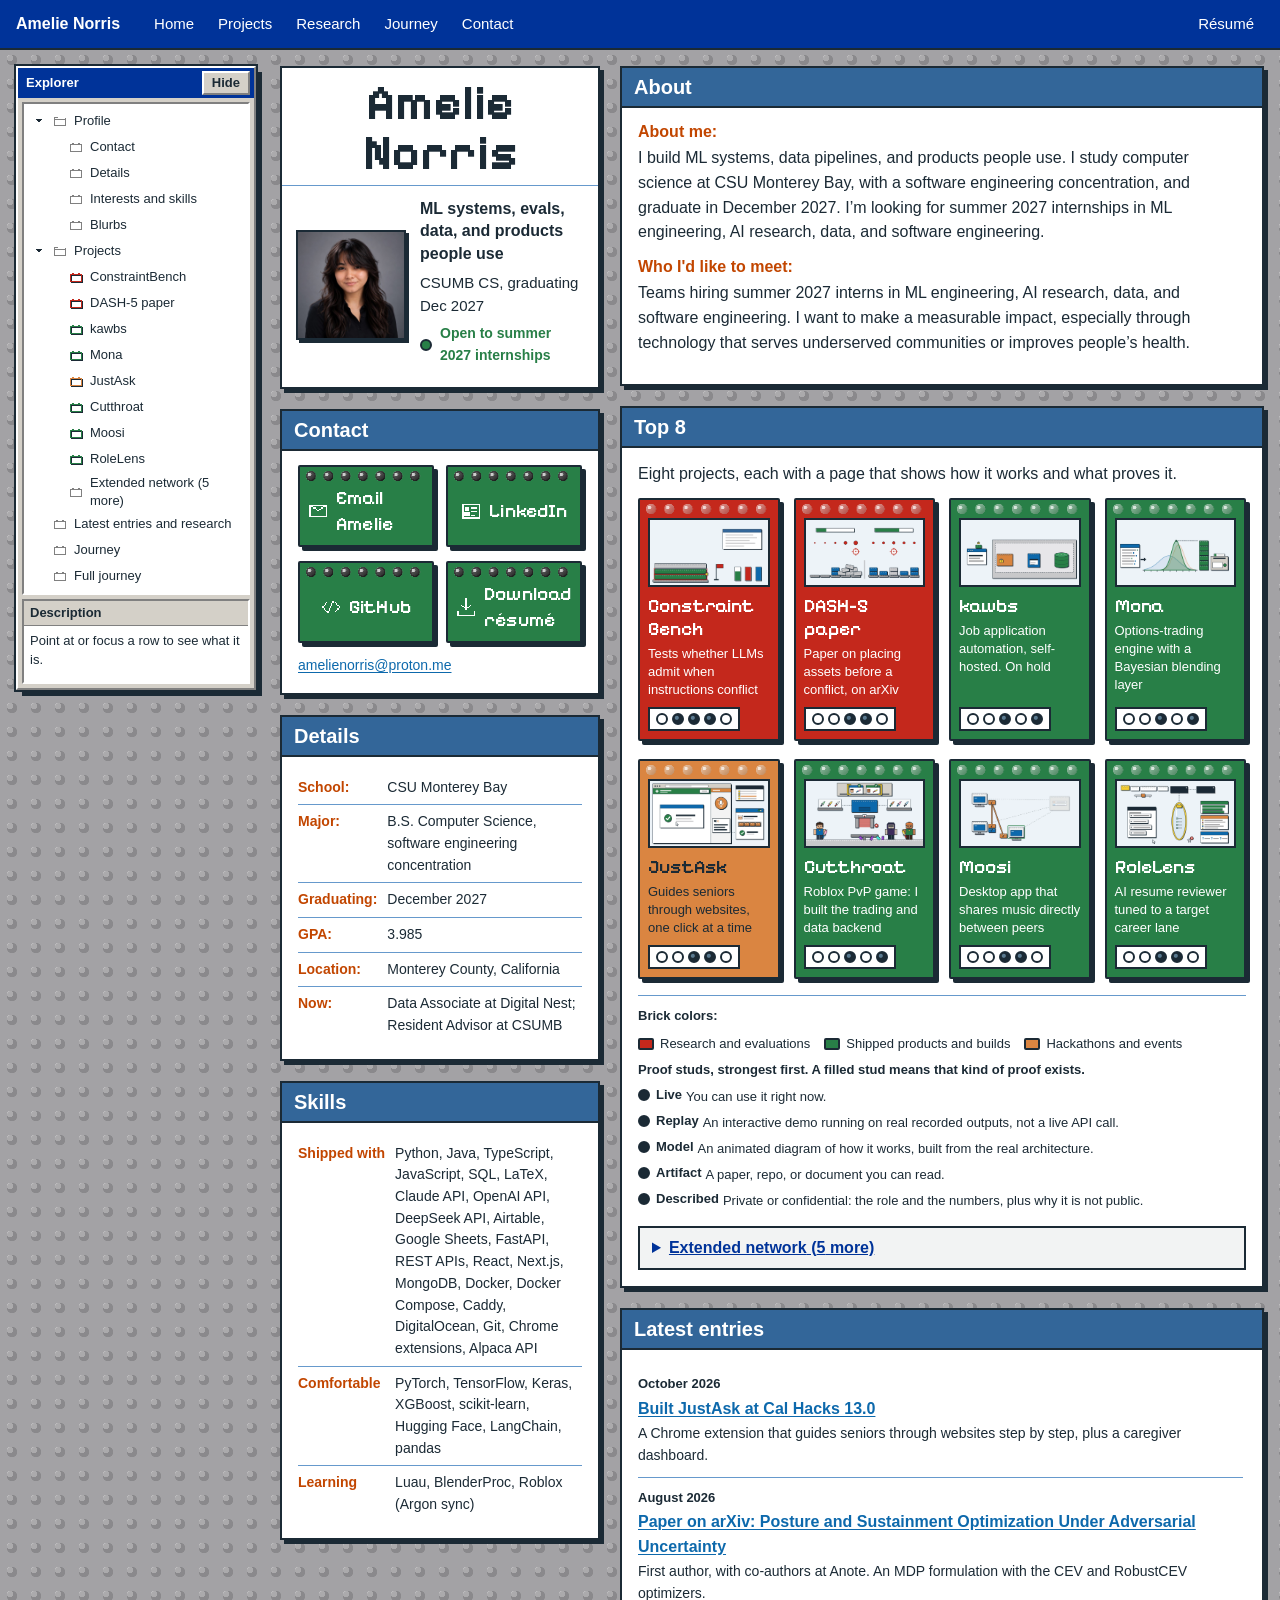
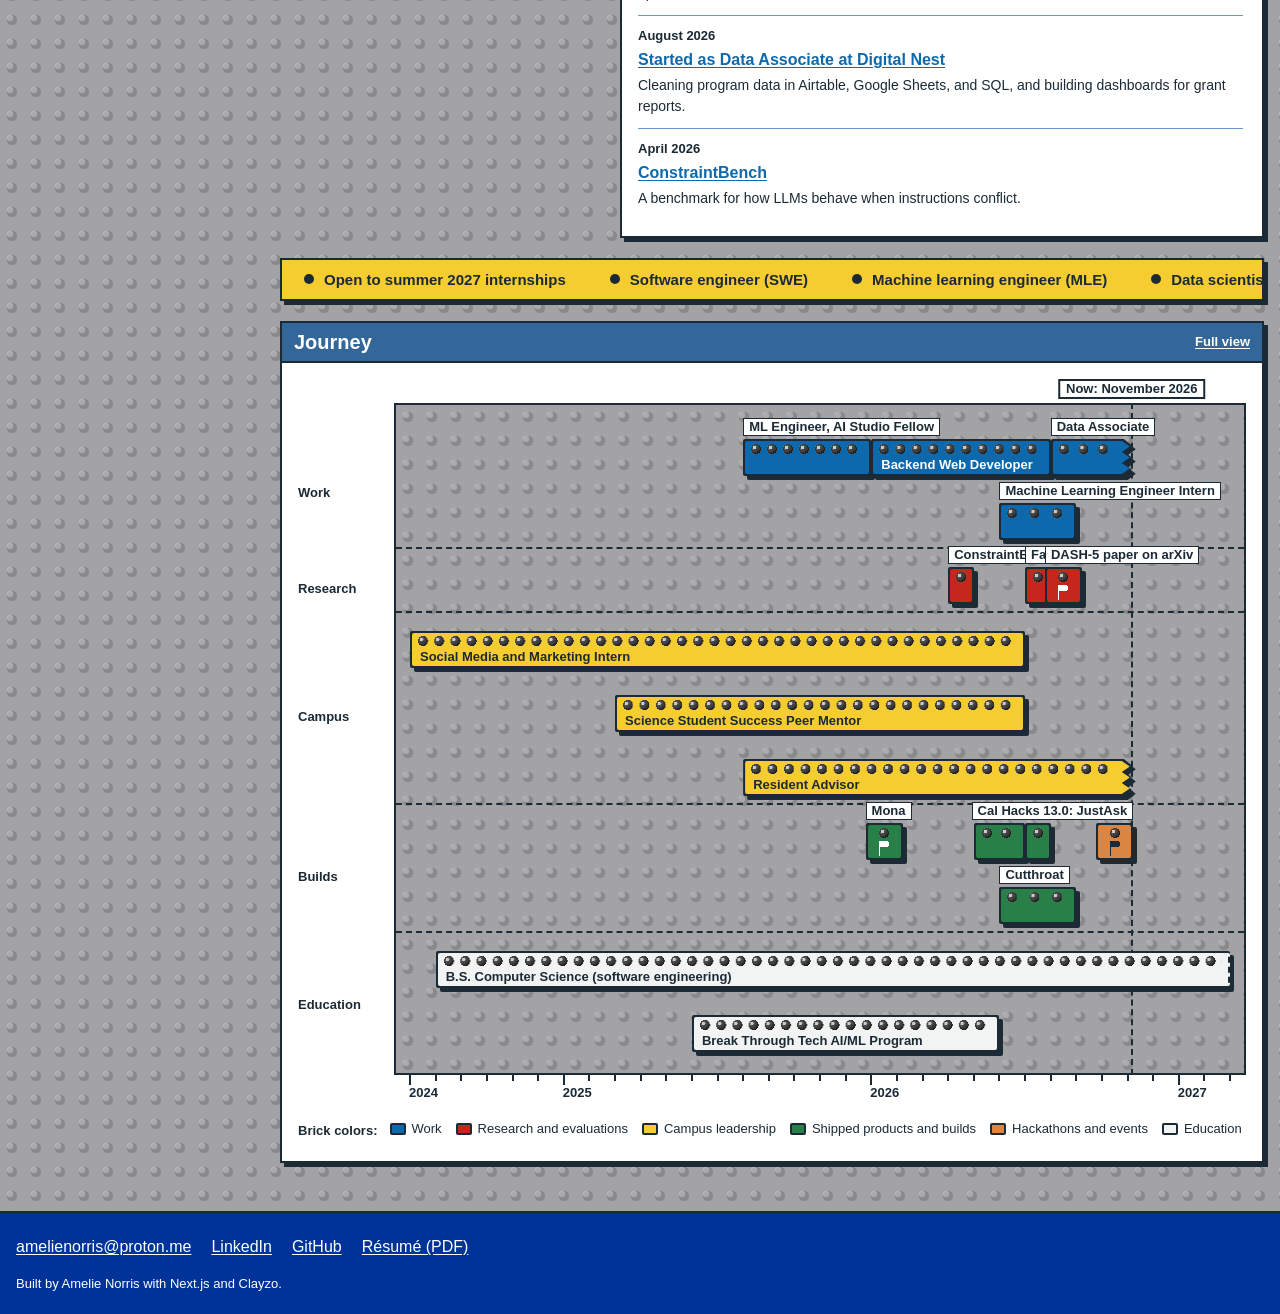
==== commit 8a7d5c99: "Publish portfolio static export" ====
--- a/index.html
+++ b/index.html
@@ -1 +1 @@
-<!DOCTYPE html><html lang="en-US" class="BNorjW_variable"><head><meta charSet="utf-8"/><meta name="viewport" content="width=device-width, initial-scale=1"/><link rel="preload" href="/_next/static/media/034111bd5fecc463-s.p.0m75r3fswdwux.woff2" as="font" crossorigin="" type="font/woff2"/><link rel="preload" href="/amelie-headshot.jpg" as="image" fetchPriority="high"/><link rel="stylesheet" href="/_next/static/chunks/2y4-d6axaafzb.css" data-precedence="next"/><link rel="stylesheet" href="/_next/static/chunks/2dh71l0-xajgg.css" data-precedence="next"/><link rel="preload" as="script" fetchPriority="low" href="/_next/static/chunks/310vm2bl3xxpt.js"/><script src="/_next/static/chunks/1wnov70f88xjy.js" async=""></script><script src="/_next/static/chunks/1e2e66heuz-e0.js" async=""></script><script src="/_next/static/chunks/0c98xzjfks9hq.js" async=""></script><script src="/_next/static/chunks/turbopack-2u1d16houkiyo.js" async=""></script><script src="/_next/static/chunks/21s67f6qi7gc6.js" async=""></script><script src="/_next/static/chunks/3ca4lnae2fz4l.js" async=""></script><meta name="theme-color" content="#003399"/><title>Amelie Norris · ML systems, evals, and data</title><meta name="description" content="Amelie Norris: CS student at CSU Monterey Bay, graduating December 2027. Builds ML systems, evaluations, data pipelines, and products people use. Open to summer 2027 internships."/><meta property="og:title" content="Amelie Norris · ML systems, evals, and data"/><meta property="og:description" content="CS at CSU Monterey Bay, December 2027. Open to summer 2027 internships in ML engineering, AI research, data, and software engineering."/><meta property="og:url" content="https://amelienorris.github.io/"/><meta property="og:image" content="https://amelienorris.github.io/og.png"/><meta property="og:image:width" content="1200"/><meta property="og:image:height" content="630"/><meta property="og:image:alt" content="Amelie Norris, ML systems, evals, and data, built from bricks"/><meta property="og:type" content="website"/><meta name="twitter:card" content="summary_large_image"/><meta name="twitter:title" content="Amelie Norris · ML systems, evals, and data"/><meta name="twitter:description" content="CS at CSU Monterey Bay, December 2027. Open to summer 2027 internships in ML engineering, AI research, data, and software engineering."/><meta name="twitter:image" content="https://amelienorris.github.io/og.png"/><meta name="twitter:image:alt" content="Amelie Norris, ML systems, evals, and data, built from bricks"/><meta name="twitter:image:width" content="1200"/><meta name="twitter:image:height" content="630"/><link rel="icon" href="/favicon.svg"/><meta name="next-size-adjust" content=""/><script>try{if((location.pathname==='/'||location.pathname===""||location.pathname==="/")&&!localStorage.getItem('built')){document.documentElement.dataset.build='1';localStorage.setItem('built','1')}}catch(e){}</script><script src="/_next/static/chunks/0cz1d0mv5g_q7.js" noModule=""></script></head><body><div hidden=""><!--$--><!--/$--></div><a class="skip-link" href="#main">Skip to content</a><header class="dQ673a_bar"><div class="dQ673a_inner"><a class="dQ673a_brand" href="/">Amelie Norris</a><nav aria-label="Main" class="dQ673a_nav"><ul class="dQ673a_links"><li><a href="/">Home</a></li><li><a href="/#projects">Projects</a></li><li><a href="/#research">Research</a></li><li><a href="/journey/">Journey</a></li><li><a href="/#contact">Contact</a></li></ul><ul class="dQ673a_right"><li><a href="/resume.pdf">Résumé</a></li></ul></nav><div class="Q5LJxq_wrap"><button type="button" class="Q5LJxq_toggle" aria-expanded="false" aria-controls="mobile-menu"><span class="Q5LJxq_icon" aria-hidden="true"><svg viewBox="0 0 16 16" width="100%" height="100%" shape-rendering="crispEdges" fill="currentColor" aria-hidden="true"><rect x="1" y="3" width="14" height="2"></rect><rect x="1" y="7" width="14" height="2"></rect><rect x="1" y="11" width="14" height="2"></rect></svg></span>Menu</button></div></div></header><div class="CUj6aG_shell"><aside class="GqU1_a_panel" data-state="auto" data-home="1" aria-label="Explorer"><div class="GqU1_a_titleBar"><span class="GqU1_a_title">Explorer</span><button type="button" class="GqU1_a_collapse" aria-controls="explorer-tree"><span class="GqU1_a_openLabel">Hide</span><span class="GqU1_a_closedLabel">Show</span><span class="visually-hidden"> Explorer</span></button></div><nav id="explorer-tree" class="GqU1_a_body" aria-label="Site map"><ul class="GqU1_a_tree" role="list"><li class="GqU1_a_item"><div class="GqU1_a_row" style="padding-left:4px"><button type="button" class="GqU1_a_caret" aria-expanded="true"><span aria-hidden="true"><svg viewBox="0 0 16 16" width="100%" height="100%" shape-rendering="crispEdges" fill="currentColor" aria-hidden="true"><rect x="3" y="5" width="10" height="1"></rect><rect x="4" y="6" width="8" height="1"></rect><rect x="5" y="7" width="6" height="1"></rect><rect x="6" y="8" width="4" height="1"></rect><rect x="7" y="9" width="2" height="1"></rect></svg></span><span class="visually-hidden">Collapse<!-- --> <!-- -->Profile</span></button><span class="GqU1_a_icon" aria-hidden="true"><svg viewBox="0 0 16 16" width="100%" height="100%" shape-rendering="crispEdges" fill="currentColor" aria-hidden="true"><rect x="1" y="3" width="5" height="1"></rect><rect x="1" y="3" width="1" height="11"></rect><rect x="6" y="4" width="8" height="1"></rect><rect x="14" y="4" width="1" height="10"></rect><rect x="1" y="13" width="14" height="1"></rect><rect x="2" y="6" width="12" height="1"></rect></svg></span><a class="GqU1_a_link" href="/">Profile</a></div><ul class="GqU1_a_tree" role="list"><li class="GqU1_a_item"><div class="GqU1_a_row" style="padding-left:20px"><span class="GqU1_a_caretSpacer"></span><span class="GqU1_a_icon" aria-hidden="true"><svg viewBox="0 0 16 16" width="100%" height="100%" shape-rendering="crispEdges" fill="currentColor" aria-hidden="true"><rect x="3" y="3" width="3" height="2"></rect><rect x="10" y="3" width="3" height="2"></rect><rect x="1" y="5" width="14" height="1"></rect><rect x="1" y="5" width="1" height="9"></rect><rect x="14" y="5" width="1" height="9"></rect><rect x="1" y="13" width="14" height="1"></rect></svg></span><a class="GqU1_a_link" href="/#contact">Contact</a></div></li><li class="GqU1_a_item"><div class="GqU1_a_row" style="padding-left:20px"><span class="GqU1_a_caretSpacer"></span><span class="GqU1_a_icon" aria-hidden="true"><svg viewBox="0 0 16 16" width="100%" height="100%" shape-rendering="crispEdges" fill="currentColor" aria-hidden="true"><rect x="3" y="3" width="3" height="2"></rect><rect x="10" y="3" width="3" height="2"></rect><rect x="1" y="5" width="14" height="1"></rect><rect x="1" y="5" width="1" height="9"></rect><rect x="14" y="5" width="1" height="9"></rect><rect x="1" y="13" width="14" height="1"></rect></svg></span><a class="GqU1_a_link" href="/#details">Details</a></div></li><li class="GqU1_a_item"><div class="GqU1_a_row" style="padding-left:20px"><span class="GqU1_a_caretSpacer"></span><span class="GqU1_a_icon" aria-hidden="true"><svg viewBox="0 0 16 16" width="100%" height="100%" shape-rendering="crispEdges" fill="currentColor" aria-hidden="true"><rect x="3" y="3" width="3" height="2"></rect><rect x="10" y="3" width="3" height="2"></rect><rect x="1" y="5" width="14" height="1"></rect><rect x="1" y="5" width="1" height="9"></rect><rect x="14" y="5" width="1" height="9"></rect><rect x="1" y="13" width="14" height="1"></rect></svg></span><a class="GqU1_a_link" href="/#interests">Interests and skills</a></div></li><li class="GqU1_a_item"><div class="GqU1_a_row" style="padding-left:20px"><span class="GqU1_a_caretSpacer"></span><span class="GqU1_a_icon" aria-hidden="true"><svg viewBox="0 0 16 16" width="100%" height="100%" shape-rendering="crispEdges" fill="currentColor" aria-hidden="true"><rect x="3" y="3" width="3" height="2"></rect><rect x="10" y="3" width="3" height="2"></rect><rect x="1" y="5" width="14" height="1"></rect><rect x="1" y="5" width="1" height="9"></rect><rect x="14" y="5" width="1" height="9"></rect><rect x="1" y="13" width="14" height="1"></rect></svg></span><a class="GqU1_a_link" href="/#blurbs">Blurbs</a></div></li></ul></li><li class="GqU1_a_item"><div class="GqU1_a_row" style="padding-left:4px"><button type="button" class="GqU1_a_caret" aria-expanded="true"><span aria-hidden="true"><svg viewBox="0 0 16 16" width="100%" height="100%" shape-rendering="crispEdges" fill="currentColor" aria-hidden="true"><rect x="3" y="5" width="10" height="1"></rect><rect x="4" y="6" width="8" height="1"></rect><rect x="5" y="7" width="6" height="1"></rect><rect x="6" y="8" width="4" height="1"></rect><rect x="7" y="9" width="2" height="1"></rect></svg></span><span class="visually-hidden">Collapse<!-- --> <!-- -->Projects</span></button><span class="GqU1_a_icon" aria-hidden="true"><svg viewBox="0 0 16 16" width="100%" height="100%" shape-rendering="crispEdges" fill="currentColor" aria-hidden="true"><rect x="1" y="3" width="5" height="1"></rect><rect x="1" y="3" width="1" height="11"></rect><rect x="6" y="4" width="8" height="1"></rect><rect x="14" y="4" width="1" height="10"></rect><rect x="1" y="13" width="14" height="1"></rect><rect x="2" y="6" width="12" height="1"></rect></svg></span><a class="GqU1_a_link" href="/#projects">Projects</a></div><ul class="GqU1_a_tree" role="list"><li class="GqU1_a_item"><div class="GqU1_a_row" style="padding-left:20px"><span class="GqU1_a_caretSpacer"></span><span class="GqU1_a_icon" data-cat="research" aria-hidden="true"><svg viewBox="0 0 16 16" width="100%" height="100%" shape-rendering="crispEdges" fill="currentColor" aria-hidden="true"><rect x="3" y="3" width="3" height="2"></rect><rect x="10" y="3" width="3" height="2"></rect><rect x="1" y="5" width="14" height="1"></rect><rect x="1" y="5" width="1" height="9"></rect><rect x="14" y="5" width="1" height="9"></rect><rect x="1" y="13" width="14" height="1"></rect></svg></span><a class="GqU1_a_link" aria-describedby="_R_2tb_-projectsconstraintbench" href="/projects/constraintbench/">ConstraintBench</a><span id="_R_2tb_-projectsconstraintbench" class="visually-hidden">A benchmark for silent rule-breaking in LLMs</span></div></li><li class="GqU1_a_item"><div class="GqU1_a_row" style="padding-left:20px"><span class="GqU1_a_caretSpacer"></span><span class="GqU1_a_icon" data-cat="research" aria-hidden="true"><svg viewBox="0 0 16 16" width="100%" height="100%" shape-rendering="crispEdges" fill="currentColor" aria-hidden="true"><rect x="3" y="3" width="3" height="2"></rect><rect x="10" y="3" width="3" height="2"></rect><rect x="1" y="5" width="14" height="1"></rect><rect x="1" y="5" width="1" height="9"></rect><rect x="14" y="5" width="1" height="9"></rect><rect x="1" y="13" width="14" height="1"></rect></svg></span><a class="GqU1_a_link" aria-describedby="_R_2tb_-projectsdash5" href="/projects/dash-5/">DASH-5 paper</a><span id="_R_2tb_-projectsdash5" class="visually-hidden">Co-authored arXiv paper on posture planning as an MDP</span></div></li><li class="GqU1_a_item"><div class="GqU1_a_row" style="padding-left:20px"><span class="GqU1_a_caretSpacer"></span><span class="GqU1_a_icon" data-cat="builds" aria-hidden="true"><svg viewBox="0 0 16 16" width="100%" height="100%" shape-rendering="crispEdges" fill="currentColor" aria-hidden="true"><rect x="3" y="3" width="3" height="2"></rect><rect x="10" y="3" width="3" height="2"></rect><rect x="1" y="5" width="14" height="1"></rect><rect x="1" y="5" width="1" height="9"></rect><rect x="14" y="5" width="1" height="9"></rect><rect x="1" y="13" width="14" height="1"></rect></svg></span><a class="GqU1_a_link" aria-describedby="_R_2tb_-projectskawbs" href="/projects/kawbs/">kawbs</a><span id="_R_2tb_-projectskawbs" class="visually-hidden">Job application automation platform on DigitalOcean</span></div></li><li class="GqU1_a_item"><div class="GqU1_a_row" style="padding-left:20px"><span class="GqU1_a_caretSpacer"></span><span class="GqU1_a_icon" data-cat="builds" aria-hidden="true"><svg viewBox="0 0 16 16" width="100%" height="100%" shape-rendering="crispEdges" fill="currentColor" aria-hidden="true"><rect x="3" y="3" width="3" height="2"></rect><rect x="10" y="3" width="3" height="2"></rect><rect x="1" y="5" width="14" height="1"></rect><rect x="1" y="5" width="1" height="9"></rect><rect x="14" y="5" width="1" height="9"></rect><rect x="1" y="13" width="14" height="1"></rect></svg></span><a class="GqU1_a_link" aria-describedby="_R_2tb_-projectsmona" href="/projects/mona/">Mona</a><span id="_R_2tb_-projectsmona" class="visually-hidden">Autonomous options trading on Alpaca with Black-Litterman</span></div></li><li class="GqU1_a_item"><div class="GqU1_a_row" style="padding-left:20px"><span class="GqU1_a_caretSpacer"></span><span class="GqU1_a_icon" data-cat="hackathons" aria-hidden="true"><svg viewBox="0 0 16 16" width="100%" height="100%" shape-rendering="crispEdges" fill="currentColor" aria-hidden="true"><rect x="3" y="3" width="3" height="2"></rect><rect x="10" y="3" width="3" height="2"></rect><rect x="1" y="5" width="14" height="1"></rect><rect x="1" y="5" width="1" height="9"></rect><rect x="14" y="5" width="1" height="9"></rect><rect x="1" y="13" width="14" height="1"></rect></svg></span><a class="GqU1_a_link" aria-describedby="_R_2tb_-projectsjustask" href="/projects/justask/">JustAsk</a><span id="_R_2tb_-projectsjustask" class="visually-hidden">Chrome extension for seniors plus a caregiver dashboard</span></div></li><li class="GqU1_a_item"><div class="GqU1_a_row" style="padding-left:20px"><span class="GqU1_a_caretSpacer"></span><span class="GqU1_a_icon" data-cat="builds" aria-hidden="true"><svg viewBox="0 0 16 16" width="100%" height="100%" shape-rendering="crispEdges" fill="currentColor" aria-hidden="true"><rect x="3" y="3" width="3" height="2"></rect><rect x="10" y="3" width="3" height="2"></rect><rect x="1" y="5" width="14" height="1"></rect><rect x="1" y="5" width="1" height="9"></rect><rect x="14" y="5" width="1" height="9"></rect><rect x="1" y="13" width="14" height="1"></rect></svg></span><a class="GqU1_a_link" aria-describedby="_R_2tb_-projectscutthroat" href="/projects/cutthroat/">Cutthroat</a><span id="_R_2tb_-projectscutthroat" class="visually-hidden">Round-based Roblox PvP game, backend services</span></div></li><li class="GqU1_a_item"><div class="GqU1_a_row" style="padding-left:20px"><span class="GqU1_a_caretSpacer"></span><span class="GqU1_a_icon" data-cat="builds" aria-hidden="true"><svg viewBox="0 0 16 16" width="100%" height="100%" shape-rendering="crispEdges" fill="currentColor" aria-hidden="true"><rect x="3" y="3" width="3" height="2"></rect><rect x="10" y="3" width="3" height="2"></rect><rect x="1" y="5" width="14" height="1"></rect><rect x="1" y="5" width="1" height="9"></rect><rect x="14" y="5" width="1" height="9"></rect><rect x="1" y="13" width="14" height="1"></rect></svg></span><a class="GqU1_a_link" aria-describedby="_R_2tb_-projectsmoosi" href="/projects/moosi/">Moosi</a><span id="_R_2tb_-projectsmoosi" class="visually-hidden">P2P desktop music sharing, audio never touches the server</span></div></li><li class="GqU1_a_item"><div class="GqU1_a_row" style="padding-left:20px"><span class="GqU1_a_caretSpacer"></span><span class="GqU1_a_icon" data-cat="builds" aria-hidden="true"><svg viewBox="0 0 16 16" width="100%" height="100%" shape-rendering="crispEdges" fill="currentColor" aria-hidden="true"><rect x="3" y="3" width="3" height="2"></rect><rect x="10" y="3" width="3" height="2"></rect><rect x="1" y="5" width="14" height="1"></rect><rect x="1" y="5" width="1" height="9"></rect><rect x="14" y="5" width="1" height="9"></rect><rect x="1" y="13" width="14" height="1"></rect></svg></span><a class="GqU1_a_link" aria-describedby="_R_2tb_-projectsrolelens" href="/projects/rolelens/">RoleLens</a><span id="_R_2tb_-projectsrolelens" class="visually-hidden">Reviews resume bullets for SWE, MLE, public sector, or quant</span></div></li><li class="GqU1_a_item"><div class="GqU1_a_row" style="padding-left:20px"><span class="GqU1_a_caretSpacer"></span><span class="GqU1_a_icon" aria-hidden="true"><svg viewBox="0 0 16 16" width="100%" height="100%" shape-rendering="crispEdges" fill="currentColor" aria-hidden="true"><rect x="3" y="3" width="3" height="2"></rect><rect x="10" y="3" width="3" height="2"></rect><rect x="1" y="5" width="14" height="1"></rect><rect x="1" y="5" width="1" height="9"></rect><rect x="14" y="5" width="1" height="9"></rect><rect x="1" y="13" width="14" height="1"></rect></svg></span><a class="GqU1_a_link" href="/#extended">Extended network (5 more)</a></div></li></ul></li><li class="GqU1_a_item"><div class="GqU1_a_row" style="padding-left:4px"><span class="GqU1_a_caretSpacer"></span><span class="GqU1_a_icon" aria-hidden="true"><svg viewBox="0 0 16 16" width="100%" height="100%" shape-rendering="crispEdges" fill="currentColor" aria-hidden="true"><rect x="3" y="3" width="3" height="2"></rect><rect x="10" y="3" width="3" height="2"></rect><rect x="1" y="5" width="14" height="1"></rect><rect x="1" y="5" width="1" height="9"></rect><rect x="14" y="5" width="1" height="9"></rect><rect x="1" y="13" width="14" height="1"></rect></svg></span><a class="GqU1_a_link" href="/#research">Latest entries and research</a></div></li><li class="GqU1_a_item"><div class="GqU1_a_row" style="padding-left:4px"><span class="GqU1_a_caretSpacer"></span><span class="GqU1_a_icon" aria-hidden="true"><svg viewBox="0 0 16 16" width="100%" height="100%" shape-rendering="crispEdges" fill="currentColor" aria-hidden="true"><rect x="3" y="3" width="3" height="2"></rect><rect x="10" y="3" width="3" height="2"></rect><rect x="1" y="5" width="14" height="1"></rect><rect x="1" y="5" width="1" height="9"></rect><rect x="14" y="5" width="1" height="9"></rect><rect x="1" y="13" width="14" height="1"></rect></svg></span><a class="GqU1_a_link" href="/#journey">Journey</a></div></li><li class="GqU1_a_item"><div class="GqU1_a_row" style="padding-left:4px"><span class="GqU1_a_caretSpacer"></span><span class="GqU1_a_icon" aria-hidden="true"><svg viewBox="0 0 16 16" width="100%" height="100%" shape-rendering="crispEdges" fill="currentColor" aria-hidden="true"><rect x="3" y="3" width="3" height="2"></rect><rect x="10" y="3" width="3" height="2"></rect><rect x="1" y="5" width="14" height="1"></rect><rect x="1" y="5" width="1" height="9"></rect><rect x="14" y="5" width="1" height="9"></rect><rect x="1" y="13" width="14" height="1"></rect></svg></span><a class="GqU1_a_link" href="/journey/">Full journey</a></div></li></ul></nav><div class="GqU1_a_props" aria-hidden="true"><div class="GqU1_a_propsHead">Description</div><p class="GqU1_a_propsBody">Point at or focus a row to see what it is.</p></div></aside><div class="CUj6aG_page"><main id="main" class="oe3DtG_home"><div class="oe3DtG_cols"><div class="oe3DtG_left"><div class="oe3DtG_oProfile"><section id="profile" aria-labelledby="name" class="undefined oe3DtG_box" data-build="profile" data-check-anim="hero" data-anim-end="1300"><div class="oe3DtG_profileHead"><h1 id="name" class="oe3DtG_name" data-ten-second="name" data-build="name">Amelie Norris</h1></div><div class="oe3DtG_profileBody"><div class="oe3DtG_avatarWrap" data-build="avatar"><img class="oe3DtG_avatar" src="/amelie-headshot.jpg" alt="Headshot of Amelie Norris" width="240" height="240" decoding="async" fetchPriority="high"/></div><div class="oe3DtG_facts"><p class="oe3DtG_tagline" data-ten-second="desc" data-build="f1">ML systems, evals, data, and products people use</p><p class="oe3DtG_school" data-ten-second="school" data-build="f2">CSUMB CS, graduating Dec 2027</p><p class="oe3DtG_status" data-ten-second="status" data-build="f3"><span class="oe3DtG_dot" aria-hidden="true"></span>Open to summer 2027 internships</p></div></div></section></div><div class="oe3DtG_oContact"><section id="contact" aria-labelledby="contact-title" class="WUf7Da_box"><div class="WUf7Da_head"><h2 id="contact-title" class="WUf7Da_title">Contact</h2></div><div class="WUf7Da_body"><div class="oe3DtG_contactGrid"><a href="mailto:amelienorris@proton.me" data-cat="action" class="_Dv4aq_brick _Dv4aq_press _Dv4aq_display oe3DtG_contactBrick" data-build="c1"><span class="_Dv4aq_icon" aria-hidden="true"><svg viewBox="0 0 16 16" width="100%" height="100%" shape-rendering="crispEdges" fill="currentColor" aria-hidden="true"><rect x="1" y="3" width="14" height="1"></rect><rect x="1" y="12" width="14" height="1"></rect><rect x="1" y="3" width="1" height="10"></rect><rect x="14" y="3" width="1" height="10"></rect><rect x="2" y="4" width="2" height="1"></rect><rect x="4" y="5" width="2" height="1"></rect><rect x="6" y="6" width="1" height="1"></rect><rect x="7" y="7" width="2" height="1"></rect><rect x="9" y="6" width="1" height="1"></rect><rect x="10" y="5" width="2" height="1"></rect><rect x="12" y="4" width="2" height="1"></rect></svg></span><span>Email Amelie</span></a><a href="https://www.linkedin.com/in/amelienorris/" data-cat="action" class="_Dv4aq_brick _Dv4aq_press _Dv4aq_display oe3DtG_contactBrick" rel="noopener noreferrer" data-build="c2"><span class="_Dv4aq_icon" aria-hidden="true"><svg viewBox="0 0 16 16" width="100%" height="100%" shape-rendering="crispEdges" fill="currentColor" aria-hidden="true"><rect x="1" y="2" width="14" height="1"></rect><rect x="1" y="13" width="14" height="1"></rect><rect x="1" y="2" width="1" height="12"></rect><rect x="14" y="2" width="1" height="12"></rect><rect x="3" y="5" width="3" height="3"></rect><rect x="2" y="9" width="5" height="1"></rect><rect x="2" y="10" width="5" height="2"></rect><rect x="8" y="5" width="5" height="1"></rect><rect x="8" y="8" width="5" height="1"></rect><rect x="8" y="11" width="3" height="1"></rect></svg></span><span>LinkedIn</span></a><a href="https://github.com/amelienorris" data-cat="action" class="_Dv4aq_brick _Dv4aq_press _Dv4aq_display oe3DtG_contactBrick" rel="noopener noreferrer" data-build="c3"><span class="_Dv4aq_icon" aria-hidden="true"><svg viewBox="0 0 16 16" width="100%" height="100%" shape-rendering="crispEdges" fill="currentColor" aria-hidden="true"><rect x="4" y="4" width="1" height="1"></rect><rect x="3" y="5" width="1" height="1"></rect><rect x="2" y="6" width="1" height="1"></rect><rect x="1" y="7" width="1" height="2"></rect><rect x="2" y="9" width="1" height="1"></rect><rect x="3" y="10" width="1" height="1"></rect><rect x="4" y="11" width="1" height="1"></rect><rect x="11" y="4" width="1" height="1"></rect><rect x="12" y="5" width="1" height="1"></rect><rect x="13" y="6" width="1" height="1"></rect><rect x="14" y="7" width="1" height="2"></rect><rect x="13" y="9" width="1" height="1"></rect><rect x="12" y="10" width="1" height="1"></rect><rect x="11" y="11" width="1" height="1"></rect><rect x="9" y="3" width="1" height="2"></rect><rect x="8" y="5" width="1" height="2"></rect><rect x="7" y="7" width="1" height="2"></rect><rect x="6" y="9" width="1" height="2"></rect><rect x="5" y="11" width="1" height="2"></rect></svg></span><span>GitHub</span></a><a href="/resume.pdf" data-cat="action" class="_Dv4aq_brick _Dv4aq_press _Dv4aq_display oe3DtG_contactBrick" download="" data-build="c4"><span class="_Dv4aq_icon" aria-hidden="true"><svg viewBox="0 0 16 16" width="100%" height="100%" shape-rendering="crispEdges" fill="currentColor" aria-hidden="true"><rect x="7" y="1" width="2" height="8"></rect><rect x="5" y="7" width="1" height="1"></rect><rect x="4" y="6" width="1" height="1"></rect><rect x="10" y="7" width="1" height="1"></rect><rect x="11" y="6" width="1" height="1"></rect><rect x="6" y="8" width="1" height="1"></rect><rect x="9" y="8" width="1" height="1"></rect><rect x="7" y="9" width="2" height="1"></rect><rect x="1" y="11" width="1" height="4"></rect><rect x="14" y="11" width="1" height="4"></rect><rect x="1" y="14" width="14" height="1"></rect></svg></span><span>Download résumé</span></a></div><p class="oe3DtG_contactLine"><a href="mailto:amelienorris@proton.me">amelienorris@proton.me</a></p></div></section></div><div class="oe3DtG_oDetails"><section id="details" aria-labelledby="details-title" class="WUf7Da_box"><div class="WUf7Da_head"><h2 id="details-title" class="WUf7Da_title">Details</h2></div><div class="WUf7Da_body"><table class="oe3DtG_details"><tbody><tr><th scope="row">School<!-- -->:</th><td>CSU Monterey Bay</td></tr><tr><th scope="row">Major<!-- -->:</th><td>B.S. Computer Science, software engineering concentration</td></tr><tr><th scope="row">Graduating<!-- -->:</th><td>December 2027</td></tr><tr><th scope="row">GPA<!-- -->:</th><td>3.985</td></tr><tr><th scope="row">Location<!-- -->:</th><td>Monterey County, California</td></tr><tr><th scope="row">Now<!-- -->:</th><td>Data Associate at Digital Nest; Resident Advisor at CSUMB</td></tr></tbody></table></div></section></div><div class="oe3DtG_oInterests"><section id="interests" aria-labelledby="interests-title" class="WUf7Da_box"><div class="WUf7Da_head"><h2 id="interests-title" class="WUf7Da_title">Skills</h2></div><div class="WUf7Da_body"><table class="oe3DtG_skills"><caption class="visually-hidden">Tools Amelie uses, by how well she knows them</caption><tbody><tr><th scope="row">Shipped with</th><td>Python, Java, TypeScript, JavaScript, SQL, LaTeX, Claude API, OpenAI API, DeepSeek API, Airtable, Google Sheets, FastAPI, REST APIs, React, Next.js, MongoDB, Docker, Docker Compose, Caddy, DigitalOcean, Git, Chrome extensions, Alpaca API</td></tr><tr><th scope="row">Comfortable</th><td>PyTorch, TensorFlow, Keras, XGBoost, scikit-learn, Hugging Face, LangChain, pandas</td></tr><tr><th scope="row">Learning</th><td>Luau, BlenderProc, Roblox (Argon sync)</td></tr></tbody></table></div></section></div></div><div class="oe3DtG_right"><div class="oe3DtG_oBlurbs"><section id="blurbs" aria-labelledby="blurbs-title" class="WUf7Da_box"><div class="WUf7Da_head"><h2 id="blurbs-title" class="WUf7Da_title">About</h2></div><div class="WUf7Da_body"><h3 class="oe3DtG_blurbHead">About me:</h3><p>I build ML systems, data pipelines, and products people use. I study computer science at CSU Monterey Bay, with a software engineering concentration, and graduate in December 2027. I’m looking for summer 2027 internships in ML engineering, AI research, data, and software engineering.</p><h3 class="oe3DtG_blurbHead">Who I&#x27;d like to meet:</h3><p>Teams hiring summer 2027 interns in ML engineering, AI research, data, and software engineering. I want to make a measurable impact, especially through technology that serves underserved communities or improves people’s health.</p></div></section></div><div class="oe3DtG_oTop8"><section id="projects" aria-labelledby="projects-title" class="WUf7Da_box"><div class="WUf7Da_head"><h2 id="projects-title" class="WUf7Da_title">Top 8</h2></div><div class="WUf7Da_body"><p class="Swlklq_intro">Eight projects, each with a page that shows how it works and what proves it.</p><ol class="Swlklq_grid"><li><a class="Swlklq_tile" data-cat="research" href="/projects/constraintbench/"><span class="Swlklq_studs" aria-hidden="true"></span><span class="Swlklq_pic" aria-hidden="true"><img src="/models/constraintbench.poster.webp" alt="" width="320" height="180" loading="lazy" decoding="async"/></span><span class="Swlklq_tileName"><span>Constraint</span><span><wbr/>Bench</span></span><span class="Swlklq_tileLine">Tests whether LLMs admit when instructions conflict</span><span class="Swlklq_tileProof"><span class="_pj32W_wrap" data-size="sm"><span class="_pj32W_row" role="img" aria-label="Proof available: Replay, Model, Artifact" title="Proof available: Replay, Model, Artifact"><span class="_pj32W_stud" data-on="0"></span><span class="_pj32W_stud" data-on="1"></span><span class="_pj32W_stud" data-on="1"></span><span class="_pj32W_stud" data-on="1"></span><span class="_pj32W_stud" data-on="0"></span></span></span></span></a></li><li><a class="Swlklq_tile" data-cat="research" href="/projects/dash-5/"><span class="Swlklq_studs" aria-hidden="true"></span><span class="Swlklq_pic" aria-hidden="true"><span class="Swlklq_picFallback"></span></span><span class="Swlklq_tileName"><span>DASH-5 paper</span></span><span class="Swlklq_tileLine">Paper on placing assets before a conflict, on arXiv</span><span class="Swlklq_tileProof"><span class="_pj32W_wrap" data-size="sm"><span class="_pj32W_row" role="img" aria-label="Proof available: Artifact" title="Proof available: Artifact"><span class="_pj32W_stud" data-on="0"></span><span class="_pj32W_stud" data-on="0"></span><span class="_pj32W_stud" data-on="0"></span><span class="_pj32W_stud" data-on="1"></span><span class="_pj32W_stud" data-on="0"></span></span></span></span></a></li><li><a class="Swlklq_tile" data-cat="builds" href="/projects/kawbs/"><span class="Swlklq_studs" aria-hidden="true"></span><span class="Swlklq_pic" aria-hidden="true"><span class="Swlklq_picFallback"></span></span><span class="Swlklq_tileName"><span>kawbs</span></span><span class="Swlklq_tileLine">Job application automation, self-hosted. On hold</span><span class="Swlklq_tileProof"><span class="_pj32W_wrap" data-size="sm"><span class="_pj32W_row" role="img" aria-label="Proof available: Described" title="Proof available: Described"><span class="_pj32W_stud" data-on="0"></span><span class="_pj32W_stud" data-on="0"></span><span class="_pj32W_stud" data-on="0"></span><span class="_pj32W_stud" data-on="0"></span><span class="_pj32W_stud" data-on="1"></span></span></span></span></a></li><li><a class="Swlklq_tile" data-cat="builds" href="/projects/mona/"><span class="Swlklq_studs" aria-hidden="true"></span><span class="Swlklq_pic" aria-hidden="true"><span class="Swlklq_picFallback"></span></span><span class="Swlklq_tileName"><span>Mona</span></span><span class="Swlklq_tileLine">Options-trading engine with a Bayesian blending layer</span><span class="Swlklq_tileProof"><span class="_pj32W_wrap" data-size="sm"><span class="_pj32W_row" role="img" aria-label="Proof available: Described" title="Proof available: Described"><span class="_pj32W_stud" data-on="0"></span><span class="_pj32W_stud" data-on="0"></span><span class="_pj32W_stud" data-on="0"></span><span class="_pj32W_stud" data-on="0"></span><span class="_pj32W_stud" data-on="1"></span></span></span></span></a></li><li><a class="Swlklq_tile" data-cat="hackathons" href="/projects/justask/"><span class="Swlklq_studs" aria-hidden="true"></span><span class="Swlklq_pic" aria-hidden="true"><span class="Swlklq_picFallback"></span></span><span class="Swlklq_tileName"><span>Just</span><span><wbr/>Ask</span></span><span class="Swlklq_tileLine">Guides seniors through websites, one click at a time</span><span class="Swlklq_tileProof"><span class="_pj32W_wrap" data-size="sm"><span class="_pj32W_row" role="img" aria-label="Proof available: Artifact" title="Proof available: Artifact"><span class="_pj32W_stud" data-on="0"></span><span class="_pj32W_stud" data-on="0"></span><span class="_pj32W_stud" data-on="0"></span><span class="_pj32W_stud" data-on="1"></span><span class="_pj32W_stud" data-on="0"></span></span></span></span></a></li><li><a class="Swlklq_tile" data-cat="builds" href="/projects/cutthroat/"><span class="Swlklq_studs" aria-hidden="true"></span><span class="Swlklq_pic" aria-hidden="true"><span class="Swlklq_picFallback"></span></span><span class="Swlklq_tileName"><span>Cutthroat</span></span><span class="Swlklq_tileLine">Roblox PvP game: I built the trading and data backend</span><span class="Swlklq_tileProof"><span class="_pj32W_wrap" data-size="sm"><span class="_pj32W_row" role="img" aria-label="Proof available: Described" title="Proof available: Described"><span class="_pj32W_stud" data-on="0"></span><span class="_pj32W_stud" data-on="0"></span><span class="_pj32W_stud" data-on="0"></span><span class="_pj32W_stud" data-on="0"></span><span class="_pj32W_stud" data-on="1"></span></span></span></span></a></li><li><a class="Swlklq_tile" data-cat="builds" href="/projects/moosi/"><span class="Swlklq_studs" aria-hidden="true"></span><span class="Swlklq_pic" aria-hidden="true"><span class="Swlklq_picFallback"></span></span><span class="Swlklq_tileName"><span>Moosi</span></span><span class="Swlklq_tileLine">Desktop app that shares music directly between peers</span><span class="Swlklq_tileProof"><span class="_pj32W_wrap" data-size="sm"><span class="_pj32W_row" role="img" aria-label="Proof available: Artifact" title="Proof available: Artifact"><span class="_pj32W_stud" data-on="0"></span><span class="_pj32W_stud" data-on="0"></span><span class="_pj32W_stud" data-on="0"></span><span class="_pj32W_stud" data-on="1"></span><span class="_pj32W_stud" data-on="0"></span></span></span></span></a></li><li><a class="Swlklq_tile" data-cat="builds" href="/projects/rolelens/"><span class="Swlklq_studs" aria-hidden="true"></span><span class="Swlklq_pic" aria-hidden="true"><span class="Swlklq_picFallback"></span></span><span class="Swlklq_tileName"><span>Role</span><span><wbr/>Lens</span></span><span class="Swlklq_tileLine">AI resume reviewer tuned to a target career lane</span><span class="Swlklq_tileProof"><span class="_pj32W_wrap" data-size="sm"><span class="_pj32W_row" role="img" aria-label="Proof available: Artifact" title="Proof available: Artifact"><span class="_pj32W_stud" data-on="0"></span><span class="_pj32W_stud" data-on="0"></span><span class="_pj32W_stud" data-on="0"></span><span class="_pj32W_stud" data-on="1"></span><span class="_pj32W_stud" data-on="0"></span></span></span></span></a></li></ol><div class="Swlklq_legends"><div class="a9JVTG_legend"><span class="a9JVTG_legendTitle">Brick colors<!-- -->:</span><ul class="a9JVTG_items"><li class="a9JVTG_item"><span class="a9JVTG_swatch" data-cat="research" aria-hidden="true"></span>Research and evaluations</li><li class="a9JVTG_item"><span class="a9JVTG_swatch" data-cat="builds" aria-hidden="true"></span>Shipped products and builds</li><li class="a9JVTG_item"><span class="a9JVTG_swatch" data-cat="hackathons" aria-hidden="true"></span>Hackathons and events</li></ul></div><div id="proof-key" class="Swlklq_proofKey"><div class="a9JVTG_proof"><p class="a9JVTG_legendTitle">Proof studs, strongest first. A filled stud means that kind of proof exists.</p><dl class="a9JVTG_dlCompact"><div class="a9JVTG_row"><dt><span class="a9JVTG_studOn" aria-hidden="true"></span> <!-- -->Live</dt><dd>You can use it right now.</dd></div><div class="a9JVTG_row"><dt><span class="a9JVTG_studOn" aria-hidden="true"></span> <!-- -->Replay</dt><dd>An interactive demo running on real recorded outputs, not a live API call.</dd></div><div class="a9JVTG_row"><dt><span class="a9JVTG_studOn" aria-hidden="true"></span> <!-- -->Model</dt><dd>An animated diagram of how it works, built from the real architecture.</dd></div><div class="a9JVTG_row"><dt><span class="a9JVTG_studOn" aria-hidden="true"></span> <!-- -->Artifact</dt><dd>A paper, repo, or document you can read.</dd></div><div class="a9JVTG_row"><dt><span class="a9JVTG_studOn" aria-hidden="true"></span> <!-- -->Described</dt><dd>Private or confidential: the role and the numbers, plus why it is not public.</dd></div></dl></div></div></div><details id="extended" class="Swlklq_extended"><summary class="Swlklq_summary">Extended network<!-- --> (<!-- -->5<!-- --> more)</summary><ul class="Swlklq_extList"><li class="Swlklq_extItem" data-cat="builds"><span class="Swlklq_extSwatch" aria-hidden="true"></span><div class="Swlklq_extBody"><h3 class="Swlklq_extName">Draculog</h3><p class="Swlklq_extLine">Contributed CO2-estimator bug fixes and improvements to existing tools and evaluation metrics under Dr. Gross. Helped turn the work into learning materials and visualizations for the CSUMB data structures course.</p><p class="Swlklq_extMeta"><span class="_pj32W_wrap" data-size="sm"><span class="_pj32W_row" role="img" aria-label="Proof available: Described" title="Proof available: Described"><span class="_pj32W_stud" data-on="0"></span><span class="_pj32W_stud" data-on="0"></span><span class="_pj32W_stud" data-on="0"></span><span class="_pj32W_stud" data-on="0"></span><span class="_pj32W_stud" data-on="1"></span></span><span class="_pj32W_names">Described</span></span><span class="Swlklq_reason">Project repositories are private.</span></p></div></li><li class="Swlklq_extItem" data-cat="research"><span class="Swlklq_extSwatch" aria-hidden="true"></span><div class="Swlklq_extBody"><h3 class="Swlklq_extName">Faultbench</h3><p class="Swlklq_extLine">An adversarial evaluation-set generator for tool-calling AI agents. Hand-written seed cases are expanded by an LLM, checked by a deterministic validator, then run against real agents and graded, to surface failures that standard benchmarks miss: malformed tool returns, prompt injection, distractor tools, ordering violations, conflicting instructions, and cost or loop traps.</p><p class="Swlklq_extMeta"><span class="_pj32W_wrap" data-size="sm"><span class="_pj32W_row" role="img" aria-label="Proof available: Described" title="Proof available: Described"><span class="_pj32W_stud" data-on="0"></span><span class="_pj32W_stud" data-on="0"></span><span class="_pj32W_stud" data-on="0"></span><span class="_pj32W_stud" data-on="0"></span><span class="_pj32W_stud" data-on="1"></span></span><span class="_pj32W_names">Described</span></span><a href="/projects/faultbench/">Read the project brief</a><span class="Swlklq_reason">It is early and pre-release, so the repo stays private until the benchmark is stable.</span></p></div></li><li class="Swlklq_extItem" data-cat="builds"><span class="Swlklq_extSwatch" aria-hidden="true"></span><div class="Swlklq_extBody"><h3 class="Swlklq_extName">Chiikawa Task Pals (CST338)</h3><p class="Swlklq_extLine">A Chiikawa-themed JavaFX desktop app where users register, log personal tasks and milestones, and track focused work sessions.</p><p class="Swlklq_extMeta"><span class="_pj32W_wrap" data-size="sm"><span class="_pj32W_row" role="img" aria-label="Proof available: Artifact" title="Proof available: Artifact"><span class="_pj32W_stud" data-on="0"></span><span class="_pj32W_stud" data-on="0"></span><span class="_pj32W_stud" data-on="0"></span><span class="_pj32W_stud" data-on="1"></span><span class="_pj32W_stud" data-on="0"></span></span><span class="_pj32W_names">Artifact</span></span><a href="https://github.com/amelienorris/CST338-JavaFX-Final-Project" rel="noopener noreferrer">View source</a></p></div></li><li class="Swlklq_extItem" data-cat="research"><span class="Swlklq_extSwatch" aria-hidden="true"></span><div class="Swlklq_extBody"><h3 class="Swlklq_extName">Anote synthetic data</h3><p class="Swlklq_extLine">Contributed research, quality metrics, QA testing, and BlenderProc bug fixes to an Anote team building synthetic computer-vision datasets.</p><p class="Swlklq_extMeta"><span class="_pj32W_wrap" data-size="sm"><span class="_pj32W_row" role="img" aria-label="Proof available: Described" title="Proof available: Described"><span class="_pj32W_stud" data-on="0"></span><span class="_pj32W_stud" data-on="0"></span><span class="_pj32W_stud" data-on="0"></span><span class="_pj32W_stud" data-on="0"></span><span class="_pj32W_stud" data-on="1"></span></span><span class="_pj32W_names">Described</span></span><span class="Swlklq_reason">The datasets and pipeline belong to Anote.</span></p></div></li><li class="Swlklq_extItem" data-cat="work"><span class="Swlklq_extSwatch" aria-hidden="true"></span><div class="Swlklq_extBody"><h3 class="Swlklq_extName">Digital Nest data work</h3><p class="Swlklq_extLine">Cleans and deduplicates program data in Airtable and SQL, keeps records consistent, and builds the reports and charts that go into grant annual reports.</p><p class="Swlklq_extMeta"><span class="_pj32W_wrap" data-size="sm"><span class="_pj32W_row" role="img" aria-label="Proof available: Described" title="Proof available: Described"><span class="_pj32W_stud" data-on="0"></span><span class="_pj32W_stud" data-on="0"></span><span class="_pj32W_stud" data-on="0"></span><span class="_pj32W_stud" data-on="0"></span><span class="_pj32W_stud" data-on="1"></span></span><span class="_pj32W_names">Described</span></span><span class="Swlklq_reason">Program records belong to Digital Nest and the people in them.</span></p></div></li></ul></details></div></section></div><div class="oe3DtG_oLatest"><section id="research" aria-labelledby="research-title" class="WUf7Da_box"><div class="WUf7Da_head"><h2 id="research-title" class="WUf7Da_title">Latest entries</h2></div><div class="WUf7Da_body"><ul class="oe3DtG_entries"><li class="oe3DtG_entry"><span class="oe3DtG_entryDate">October 2026</span><span class="oe3DtG_entryTitle"><a href="/projects/justask/">Built JustAsk at Cal Hacks 13.0</a></span><span class="oe3DtG_entryLine">A Chrome extension that guides seniors through websites step by step, plus a caregiver dashboard.</span></li><li class="oe3DtG_entry"><span class="oe3DtG_entryDate">August 2026</span><span class="oe3DtG_entryTitle"><a href="/projects/dash-5/">Paper on arXiv: Posture and Sustainment Optimization Under Adversarial Uncertainty</a></span><span class="oe3DtG_entryLine">First author, with co-authors at Anote. An MDP formulation with the CEV and RobustCEV optimizers.</span></li><li class="oe3DtG_entry"><span class="oe3DtG_entryDate">August 2026</span><span class="oe3DtG_entryTitle"><a href="/journey/">Started as Data Associate at Digital Nest</a></span><span class="oe3DtG_entryLine">Cleaning program data in Airtable, Google Sheets, and SQL, and building dashboards for grant reports.</span></li><li class="oe3DtG_entry"><span class="oe3DtG_entryDate">April 2026</span><span class="oe3DtG_entryTitle"><a href="/projects/constraintbench/">ConstraintBench</a></span><span class="oe3DtG_entryLine">A benchmark for how LLMs behave when instructions conflict.</span></li></ul></div></section></div></div><div class="oe3DtG_full"><div class="oe3DtG_oMarquee"><div class="oe3DtG_marquee" tabindex="0" aria-label="Open to summer 2027 internships in these roles: Software engineer (SWE), Machine learning engineer (MLE), Data scientist, AI research intern, Data engineer, Data analyst, Backend engineer, Full-stack engineer" role="region"><div class="oe3DtG_marqueeTrack" aria-hidden="true"><span class="oe3DtG_marqueeGroup"><span class="oe3DtG_marqueeItem"><span class="oe3DtG_marqueeStud"></span>Open to summer 2027 internships</span><span class="oe3DtG_marqueeItem"><span class="oe3DtG_marqueeStud"></span>Software engineer (SWE)</span><span class="oe3DtG_marqueeItem"><span class="oe3DtG_marqueeStud"></span>Machine learning engineer (MLE)</span><span class="oe3DtG_marqueeItem"><span class="oe3DtG_marqueeStud"></span>Data scientist</span><span class="oe3DtG_marqueeItem"><span class="oe3DtG_marqueeStud"></span>AI research intern</span><span class="oe3DtG_marqueeItem"><span class="oe3DtG_marqueeStud"></span>Data engineer</span><span class="oe3DtG_marqueeItem"><span class="oe3DtG_marqueeStud"></span>Data analyst</span><span class="oe3DtG_marqueeItem"><span class="oe3DtG_marqueeStud"></span>Backend engineer</span><span class="oe3DtG_marqueeItem"><span class="oe3DtG_marqueeStud"></span>Full-stack engineer</span></span><span class="oe3DtG_marqueeGroup"><span class="oe3DtG_marqueeItem"><span class="oe3DtG_marqueeStud"></span>Open to summer 2027 internships</span><span class="oe3DtG_marqueeItem"><span class="oe3DtG_marqueeStud"></span>Software engineer (SWE)</span><span class="oe3DtG_marqueeItem"><span class="oe3DtG_marqueeStud"></span>Machine learning engineer (MLE)</span><span class="oe3DtG_marqueeItem"><span class="oe3DtG_marqueeStud"></span>Data scientist</span><span class="oe3DtG_marqueeItem"><span class="oe3DtG_marqueeStud"></span>AI research intern</span><span class="oe3DtG_marqueeItem"><span class="oe3DtG_marqueeStud"></span>Data engineer</span><span class="oe3DtG_marqueeItem"><span class="oe3DtG_marqueeStud"></span>Data analyst</span><span class="oe3DtG_marqueeItem"><span class="oe3DtG_marqueeStud"></span>Backend engineer</span><span class="oe3DtG_marqueeItem"><span class="oe3DtG_marqueeStud"></span>Full-stack engineer</span></span></div></div></div><div class="oe3DtG_oJourney"><section id="journey" aria-labelledby="journey-title" class="WUf7Da_box"><div class="WUf7Da_head"><h2 id="journey-title" class="WUf7Da_title">Journey</h2><div class="WUf7Da_aside"><a class="lkUJpG_fullLink" href="/journey/">Full view</a></div></div><div class="WUf7Da_body"><div class="lkUJpG_timeline" data-size="compact"><div class="visually-hidden lkUJpG_srList"><p>Timeline in date order, earliest first. An interactive chart of the same entries follows.</p><ol><li>Campus<!-- -->: <!-- -->Social Media and Marketing Intern<!-- -->, <!-- -->Otter Student Union, CSUMB<!-- -->. <!-- -->July 2024 to June 2026<!-- -->.<span> <!-- -->Produced brand-consistent social content and contributed to 50% follower growth over the two-year role<!-- -->.</span><span> <!-- -->Created training and onboarding decks for design, marketing communications, photo/video, and social media<!-- -->.</span><span> <!-- -->Coordinated campus marketing campaigns and tracked work in Notion<!-- -->.</span></li><li>Education<!-- -->: <!-- -->B.S. Computer Science (software engineering)<!-- -->, <!-- -->CSU Monterey Bay<!-- -->. <!-- -->August 2024 to December 2027 (expected)<!-- -->.<!-- --> <!-- -->Monterey, CA<!-- -->.<span> <!-- -->3.985 GPA<!-- -->.</span><span> <!-- -->Coursework: algorithms, data structures, data science, database systems, discrete math, linear algebra, automata theory<!-- -->.</span><span> <!-- -->Expected graduation December 2027<!-- -->.</span></li><li>Campus<!-- -->: <!-- -->Science Student Success Peer Mentor<!-- -->, <!-- -->CSUMB<!-- -->. <!-- -->March 2025 to June 2026<!-- -->.<span> <!-- -->Mentor STEM students on coursework and career pathways<!-- -->.</span></li><li>Education<!-- -->: <!-- -->Break Through Tech AI/ML Program<!-- -->, <!-- -->Cornell Tech<!-- -->. <!-- -->June 2025 to May 2026<!-- -->.<span> <!-- -->Machine learning fellowship: supervised learning, feature engineering, evaluation metrics, responsible AI<!-- -->.</span></li><li>Work<!-- -->: <!-- -->ML Engineer, AI Studio Fellow<!-- -->, <!-- -->Anote, Inc.<!-- -->. <!-- -->August 2025 to December 2025<!-- -->.<!-- --> <!-- -->Remote<!-- -->.<span> <!-- -->Researched synthetic-data quality and evaluation metrics<!-- -->.</span><span> <!-- -->QA testing and BlenderProc bug fixes on a team generating labeled computer-vision datasets<!-- -->.</span></li><li>Campus<!-- -->: <!-- -->Resident Advisor<!-- -->, <!-- -->Student Housing and Residential Life, CSUMB<!-- -->. <!-- -->August 2025 to present<!-- -->.<span> <!-- -->Support a residential community with strict confidentiality and discretion<!-- -->.</span><span> <!-- -->RA on duty during on-call shifts, supporting students in emergencies<!-- -->.</span></li><li>Work<!-- -->: <!-- -->Backend Web Developer<!-- -->, <!-- -->Claimzee<!-- -->. <!-- -->January 2026 to July 2026<!-- -->.<!-- --> <!-- -->Marina, CA<!-- -->.<span> <!-- -->Built API routes and server-side logic in Next.js and TypeScript for a production web app<!-- -->.</span><span> <!-- -->Helped secure the payment structure and fixed bugs found in QA before launch<!-- -->.</span></li><li>Builds<!-- -->: <!-- -->Mona<!-- -->, <!-- -->Independent<!-- -->. <!-- -->January 2026<!-- -->.<span> <!-- -->Options-trading engine on the Alpaca API with a Bayesian Black-Litterman layer<!-- -->.</span><span> <!-- -->Paper-trading execution with rule-based risk management<!-- -->.</span><span> <!-- -->Paper-trading run completed; engine no longer running<!-- -->.</span></li><li>Research<!-- -->: <!-- -->ConstraintBench<!-- -->, <!-- -->Independent<!-- -->. <!-- -->April 2026 to April 2026<!-- -->.<span> <!-- -->Benchmark for LLM instruction-following under conflicting constraints<!-- -->.</span></li><li>Builds<!-- -->: <!-- -->Moosi<!-- -->, <!-- -->Independent<!-- -->. <!-- -->May 2026 to June 2026<!-- -->.<span> <!-- -->P2P desktop music-sharing app<!-- -->.</span></li><li>Work<!-- -->: <!-- -->Machine Learning Engineer Intern<!-- -->, <!-- -->Anote, Inc.<!-- -->. <!-- -->June 2026 to August 2026<!-- -->.<!-- --> <!-- -->Remote<!-- -->.<span> <!-- -->Extended Python synthetic-data pipelines and built and evaluated LLM agent workflows<!-- -->.</span><span> <!-- -->Conducted applied AI research during the internship: first author on the posture and sustainment optimization paper; designed experiments and evaluation<!-- -->.</span><span> <!-- -->Wrote technical whitepapers and proposals for DoD opportunities<!-- -->.</span></li><li>Builds<!-- -->: <!-- -->Cutthroat<!-- -->, <!-- -->Game development team<!-- -->. <!-- -->June 2026 to August 2026<!-- -->.<span> <!-- -->Backend services for a round-based Roblox PvP game<!-- -->.</span><span> <!-- -->Development paused<!-- -->.</span></li><li>Research<!-- -->: <!-- -->Faultbench<!-- -->, <!-- -->Independent<!-- -->. <!-- -->July 2026 to July 2026<!-- -->.<span> <!-- -->Adversarial evaluation-set generator for tool-calling AI agents<!-- -->.</span></li><li>Builds<!-- -->: <!-- -->kawbs<!-- -->, <!-- -->Independent<!-- -->. <!-- -->July 2026 to July 2026<!-- -->.<span> <!-- -->Job application automation platform, self-hosted on DigitalOcean<!-- -->.</span><span> <!-- -->On hold<!-- -->.</span></li><li>Work<!-- -->: <!-- -->Data Associate<!-- -->, <!-- -->Digital Nest<!-- -->. <!-- -->August 2026 to present<!-- -->.<!-- --> <!-- -->Salinas, CA<!-- -->.<span> <!-- -->Optimize data workflows in Airtable and Google Sheets, cleaning records to keep data integrity<!-- -->.</span><span> <!-- -->Reorganize data structures with SQL and build dashboards for program reporting and annual grant reports<!-- -->.</span></li><li>Research<!-- -->: <!-- -->DASH-5 paper on arXiv<!-- -->, <!-- -->Anote<!-- -->. <!-- -->August 2026<!-- -->.<span> <!-- -->First author<!-- -->.</span><span> <!-- -->Posture and Sustainment Optimization Under Adversarial Uncertainty (arXiv:2608.05256)<!-- -->.</span></li><li>Builds<!-- -->: <!-- -->Cal Hacks 13.0: JustAsk<!-- -->, <!-- -->UC Berkeley<!-- -->. <!-- -->October 2026<!-- -->.<span> <!-- -->Chrome extension for seniors + caregiver dashboard<!-- -->.</span></li></ol></div><div class="lkUJpG_desktop"><div class="lkUJpG_chart" data-size="compact" style="--rows:10;--step:55ms;--drop:520ms"><div class="lkUJpG_nowRow" aria-hidden="true"><span class="lkUJpG_nowLabel" style="left:88.02083333333334%">Now: <!-- -->November 2026</span></div><div class="lkUJpG_body"><div class="lkUJpG_laneLabels" aria-hidden="true"><span class="lkUJpG_laneLabel" style="--n:2">Work</span><span class="lkUJpG_laneLabel" style="--n:1">Research</span><span class="lkUJpG_laneLabel" style="--n:3">Campus</span><span class="lkUJpG_laneLabel" style="--n:2">Builds</span><span class="lkUJpG_laneLabel" style="--n:2">Education</span></div><div class="lkUJpG_strip"><div class="lkUJpG_plot"><span class="lkUJpG_band" aria-hidden="true" style="--first:0;--n:2"></span><span class="lkUJpG_band" aria-hidden="true" style="--first:2;--n:1"></span><span class="lkUJpG_band" aria-hidden="true" style="--first:3;--n:3"></span><span class="lkUJpG_band" aria-hidden="true" style="--first:6;--n:2"></span><span class="lkUJpG_band" aria-hidden="true" style="--first:8;--n:2"></span><span class="lkUJpG_nowLine" aria-hidden="true" style="left:88.02083333333334%"></span><div class="lkUJpG_layer" data-anim="wait" data-check-anim="timeline" data-anim-end="1600" role="group" aria-label="Timeline chart. Each brick is a button that opens its details."><div data-slot="osu" class="lkUJpG_slot" data-kind="range" style="--l:0;--w:75;--row:3;--i:0"><button type="button" data-cat="campus" class="lkUJpG_btn" aria-label="Social Media and Marketing Intern, Otter Student Union, CSUMB, July 2024 to June 2026" aria-expanded="false"><span class="lkUJpG_shadow" aria-hidden="true"></span><span class="lkUJpG_edge" aria-hidden="true"></span><span class="lkUJpG_face" aria-hidden="true"></span><span class="lkUJpG_studs" aria-hidden="true"></span><span data-title="true" class="lkUJpG_title" aria-hidden="true">Social Media and Marketing Intern</span></button></div><div data-slot="csumb" class="lkUJpG_slot" data-kind="range" data-clipped="true" style="--l:3.125;--w:96.875;--row:8;--i:1"><button type="button" data-cat="education" class="lkUJpG_btn" aria-label="B.S. Computer Science (software engineering), CSU Monterey Bay, August 2024 to December 2027 (expected)" aria-expanded="false"><span class="lkUJpG_shadow" aria-hidden="true"></span><span class="lkUJpG_edge" aria-hidden="true"></span><span class="lkUJpG_face" aria-hidden="true"></span><span class="lkUJpG_studs" aria-hidden="true"></span><span data-title="true" class="lkUJpG_title" aria-hidden="true">B.S. Computer Science (software engineering)</span></button></div><div data-slot="peer-mentor" class="lkUJpG_slot" data-kind="range" style="--l:25;--w:50;--row:4;--i:2"><button type="button" data-cat="campus" class="lkUJpG_btn" aria-label="Science Student Success Peer Mentor, CSUMB, March 2025 to June 2026" aria-expanded="false"><span class="lkUJpG_shadow" aria-hidden="true"></span><span class="lkUJpG_edge" aria-hidden="true"></span><span class="lkUJpG_face" aria-hidden="true"></span><span class="lkUJpG_studs" aria-hidden="true"></span><span data-title="true" class="lkUJpG_title" aria-hidden="true">Science Student Success Peer Mentor</span></button></div><div data-slot="btt" class="lkUJpG_slot" data-kind="range" style="--l:34.375;--w:37.5;--row:9;--i:3"><button type="button" data-cat="education" class="lkUJpG_btn" aria-label="Break Through Tech AI/ML Program, Cornell Tech, June 2025 to May 2026" aria-expanded="false"><span class="lkUJpG_shadow" aria-hidden="true"></span><span class="lkUJpG_edge" aria-hidden="true"></span><span class="lkUJpG_face" aria-hidden="true"></span><span class="lkUJpG_studs" aria-hidden="true"></span><span data-title="true" class="lkUJpG_title" aria-hidden="true">Break Through Tech AI/ML Program</span></button></div><div data-slot="anote-fellow" class="lkUJpG_slot" data-kind="range" style="--l:40.625;--w:15.625;--row:0;--i:4"><button type="button" data-cat="work" class="lkUJpG_btn" aria-label="ML Engineer, AI Studio Fellow, Anote, Inc., August 2025 to December 2025" aria-expanded="false"><span class="lkUJpG_shadow" aria-hidden="true"></span><span class="lkUJpG_edge" aria-hidden="true"></span><span class="lkUJpG_face" aria-hidden="true"></span><span class="lkUJpG_studs" aria-hidden="true"></span><span data-title="true" class="lkUJpG_title" aria-hidden="true">ML Engineer, AI Studio Fellow</span></button></div><div data-slot="ra" class="lkUJpG_slot" data-kind="ongoing" style="--l:40.625;--w:47.39583333333334;--row:5;--i:5"><button type="button" data-cat="campus" class="lkUJpG_btn" aria-label="Resident Advisor, Student Housing and Residential Life, CSUMB, August 2025 to present" aria-expanded="false"><span class="lkUJpG_shadow" aria-hidden="true"></span><span class="lkUJpG_edge" aria-hidden="true"></span><span class="lkUJpG_face" aria-hidden="true"></span><span class="lkUJpG_studs" aria-hidden="true"></span><span data-title="true" class="lkUJpG_title" aria-hidden="true">Resident Advisor</span></button></div><div data-slot="claimzee" class="lkUJpG_slot" data-kind="range" style="--l:56.25;--w:21.875;--row:0;--i:6"><button type="button" data-cat="work" class="lkUJpG_btn" aria-label="Backend Web Developer, Claimzee, January 2026 to July 2026" aria-expanded="false"><span class="lkUJpG_shadow" aria-hidden="true"></span><span class="lkUJpG_edge" aria-hidden="true"></span><span class="lkUJpG_face" aria-hidden="true"></span><span class="lkUJpG_studs" aria-hidden="true"></span><span data-title="true" class="lkUJpG_title" aria-hidden="true">Backend Web Developer</span></button></div><div data-slot="mona" class="lkUJpG_slot" data-kind="point" style="--l:57.8125;--w:0;--row:6;--i:7"><span data-label="true" class="lkUJpG_above" aria-hidden="true">Mona</span><button type="button" data-cat="builds" class="lkUJpG_btn" aria-label="Mona, Independent, January 2026" aria-expanded="false"><span class="lkUJpG_shadow" aria-hidden="true"></span><span class="lkUJpG_edge" aria-hidden="true"></span><span class="lkUJpG_face" aria-hidden="true"></span><span class="lkUJpG_studs" aria-hidden="true"></span><span class="lkUJpG_flag" aria-hidden="true"><svg viewBox="0 0 16 16" width="100%" height="100%" shape-rendering="crispEdges" fill="currentColor" aria-hidden="true"><rect x="3" y="1" width="1" height="14"></rect><rect x="4" y="1" width="8" height="1"></rect><rect x="4" y="2" width="9" height="4"></rect><rect x="4" y="6" width="8" height="1"></rect></svg></span></button></div><div data-slot="constraintbench" class="lkUJpG_slot" data-kind="range" style="--l:65.625;--w:3.125;--row:2;--i:8"><button type="button" data-cat="research" class="lkUJpG_btn" aria-label="ConstraintBench, Independent, April 2026 to April 2026" aria-expanded="false"><span class="lkUJpG_shadow" aria-hidden="true"></span><span class="lkUJpG_edge" aria-hidden="true"></span><span class="lkUJpG_face" aria-hidden="true"></span><span class="lkUJpG_studs" aria-hidden="true"></span><span data-title="true" class="lkUJpG_title" aria-hidden="true">ConstraintBench</span></button></div><div data-slot="moosi" class="lkUJpG_slot" data-kind="range" style="--l:68.75;--w:6.25;--row:6;--i:9"><button type="button" data-cat="builds" class="lkUJpG_btn" aria-label="Moosi, Independent, May 2026 to June 2026" aria-expanded="false"><span class="lkUJpG_shadow" aria-hidden="true"></span><span class="lkUJpG_edge" aria-hidden="true"></span><span class="lkUJpG_face" aria-hidden="true"></span><span class="lkUJpG_studs" aria-hidden="true"></span><span data-title="true" class="lkUJpG_title" aria-hidden="true">Moosi</span></button></div><div data-slot="anote" class="lkUJpG_slot" data-kind="range" style="--l:71.875;--w:9.375;--row:1;--i:10"><button type="button" data-cat="work" class="lkUJpG_btn" aria-label="Machine Learning Engineer Intern, Anote, Inc., June 2026 to August 2026" aria-expanded="false"><span class="lkUJpG_shadow" aria-hidden="true"></span><span class="lkUJpG_edge" aria-hidden="true"></span><span class="lkUJpG_face" aria-hidden="true"></span><span class="lkUJpG_studs" aria-hidden="true"></span><span data-title="true" class="lkUJpG_title" aria-hidden="true">Machine Learning Engineer Intern</span></button></div><div data-slot="cutthroat" class="lkUJpG_slot" data-kind="range" style="--l:71.875;--w:9.375;--row:7;--i:11"><button type="button" data-cat="builds" class="lkUJpG_btn" aria-label="Cutthroat, Game development team, June 2026 to August 2026" aria-expanded="false"><span class="lkUJpG_shadow" aria-hidden="true"></span><span class="lkUJpG_edge" aria-hidden="true"></span><span class="lkUJpG_face" aria-hidden="true"></span><span class="lkUJpG_studs" aria-hidden="true"></span><span data-title="true" class="lkUJpG_title" aria-hidden="true">Cutthroat</span></button></div><div data-slot="faultbench" class="lkUJpG_slot" data-kind="range" style="--l:75;--w:3.125;--row:2;--i:12"><button type="button" data-cat="research" class="lkUJpG_btn" aria-label="Faultbench, Independent, July 2026 to July 2026" aria-expanded="false"><span class="lkUJpG_shadow" aria-hidden="true"></span><span class="lkUJpG_edge" aria-hidden="true"></span><span class="lkUJpG_face" aria-hidden="true"></span><span class="lkUJpG_studs" aria-hidden="true"></span><span data-title="true" class="lkUJpG_title" aria-hidden="true">Faultbench</span></button></div><div data-slot="kawbs" class="lkUJpG_slot" data-kind="range" style="--l:75;--w:3.125;--row:6;--i:13"><button type="button" data-cat="builds" class="lkUJpG_btn" aria-label="kawbs, Independent, July 2026 to July 2026" aria-expanded="false"><span class="lkUJpG_shadow" aria-hidden="true"></span><span class="lkUJpG_edge" aria-hidden="true"></span><span class="lkUJpG_face" aria-hidden="true"></span><span class="lkUJpG_studs" aria-hidden="true"></span><span data-title="true" class="lkUJpG_title" aria-hidden="true">kawbs</span></button></div><div data-slot="digital-nest" class="lkUJpG_slot" data-kind="ongoing" style="--l:78.125;--w:9.895833333333343;--row:0;--i:14"><button type="button" data-cat="work" class="lkUJpG_btn" aria-label="Data Associate, Digital Nest, August 2026 to present" aria-expanded="false"><span class="lkUJpG_shadow" aria-hidden="true"></span><span class="lkUJpG_edge" aria-hidden="true"></span><span class="lkUJpG_face" aria-hidden="true"></span><span class="lkUJpG_studs" aria-hidden="true"></span><span data-title="true" class="lkUJpG_title" aria-hidden="true">Data Associate</span></button></div><div data-slot="dash5" class="lkUJpG_slot" data-kind="point" style="--l:79.6875;--w:0;--row:2;--i:15"><span data-label="true" class="lkUJpG_above" aria-hidden="true">DASH-5 paper on arXiv</span><button type="button" data-cat="research" class="lkUJpG_btn" aria-label="DASH-5 paper on arXiv, Anote, August 2026" aria-expanded="false"><span class="lkUJpG_shadow" aria-hidden="true"></span><span class="lkUJpG_edge" aria-hidden="true"></span><span class="lkUJpG_face" aria-hidden="true"></span><span class="lkUJpG_studs" aria-hidden="true"></span><span class="lkUJpG_flag" aria-hidden="true"><svg viewBox="0 0 16 16" width="100%" height="100%" shape-rendering="crispEdges" fill="currentColor" aria-hidden="true"><rect x="3" y="1" width="1" height="14"></rect><rect x="4" y="1" width="8" height="1"></rect><rect x="4" y="2" width="9" height="4"></rect><rect x="4" y="6" width="8" height="1"></rect></svg></span></button></div><div data-slot="calhacks" class="lkUJpG_slot" data-kind="point" style="--l:85.9375;--w:0;--row:6;--i:16"><span data-label="true" class="lkUJpG_above" aria-hidden="true">Cal Hacks 13.0: JustAsk</span><button type="button" data-cat="hackathons" class="lkUJpG_btn" aria-label="Cal Hacks 13.0: JustAsk, UC Berkeley, October 2026" aria-expanded="false"><span class="lkUJpG_shadow" aria-hidden="true"></span><span class="lkUJpG_edge" aria-hidden="true"></span><span class="lkUJpG_face" aria-hidden="true"></span><span class="lkUJpG_studs" aria-hidden="true"></span><span class="lkUJpG_flag" aria-hidden="true"><svg viewBox="0 0 16 16" width="100%" height="100%" shape-rendering="crispEdges" fill="currentColor" aria-hidden="true"><rect x="3" y="1" width="1" height="14"></rect><rect x="4" y="1" width="8" height="1"></rect><rect x="4" y="2" width="9" height="4"></rect><rect x="4" y="6" width="8" height="1"></rect></svg></span></button></div></div></div></div></div><div class="lkUJpG_axis" aria-hidden="true"><span class="lkUJpG_tickMajor" style="left:0%"><span class="lkUJpG_year">2024</span></span><span class="lkUJpG_tick" style="left:3.125%"></span><span class="lkUJpG_tick" style="left:6.25%"></span><span class="lkUJpG_tick" style="left:9.375%"></span><span class="lkUJpG_tick" style="left:12.5%"></span><span class="lkUJpG_tick" style="left:15.625%"></span><span class="lkUJpG_tickMajor" style="left:18.75%"><span class="lkUJpG_year">2025</span></span><span class="lkUJpG_tick" style="left:21.875%"></span><span class="lkUJpG_tick" style="left:25%"></span><span class="lkUJpG_tick" style="left:28.125%"></span><span class="lkUJpG_tick" style="left:31.25%"></span><span class="lkUJpG_tick" style="left:34.375%"></span><span class="lkUJpG_tick" style="left:37.5%"></span><span class="lkUJpG_tick" style="left:40.625%"></span><span class="lkUJpG_tick" style="left:43.75%"></span><span class="lkUJpG_tick" style="left:46.875%"></span><span class="lkUJpG_tick" style="left:50%"></span><span class="lkUJpG_tick" style="left:53.125%"></span><span class="lkUJpG_tickMajor" style="left:56.25%"><span class="lkUJpG_year">2026</span></span><span class="lkUJpG_tick" style="left:59.375%"></span><span class="lkUJpG_tick" style="left:62.5%"></span><span class="lkUJpG_tick" style="left:65.625%"></span><span class="lkUJpG_tick" style="left:68.75%"></span><span class="lkUJpG_tick" style="left:71.875%"></span><span class="lkUJpG_tick" style="left:75%"></span><span class="lkUJpG_tick" style="left:78.125%"></span><span class="lkUJpG_tick" style="left:81.25%"></span><span class="lkUJpG_tick" style="left:84.375%"></span><span class="lkUJpG_tick" style="left:87.5%"></span><span class="lkUJpG_tick" style="left:90.625%"></span><span class="lkUJpG_tickMajor" style="left:93.75%"><span class="lkUJpG_year">2027</span></span><span class="lkUJpG_tick" style="left:96.875%"></span><span class="lkUJpG_tick" style="left:100%"></span></div></div></div><div class="lkUJpG_mobile"><div class="lkUJpG_vertical"><div class="lkUJpG_vGroup"><p class="lkUJpG_vYear">2024</p><ol class="lkUJpG_vList"><li class="lkUJpG_vItem" data-kind="range"><span class="lkUJpG_vMarker" data-cat="campus" aria-hidden="true"></span><div class="lkUJpG_vCard"><div class="lkUJpG_detailHead" data-cat="campus"><span class="lkUJpG_detailLane">Campus</span><h3 class="lkUJpG_detailTitle">Social Media and Marketing Intern</h3></div><div class="lkUJpG_detailBody"><p class="lkUJpG_detailOrg">Otter Student Union, CSUMB</p><p class="lkUJpG_detailDates">July 2024 to June 2026</p><ul class="lkUJpG_detailBullets"><li>Produced brand-consistent social content and contributed to 50% follower growth over the two-year role</li><li>Created training and onboarding decks for design, marketing communications, photo/video, and social media</li><li>Coordinated campus marketing campaigns and tracked work in Notion</li></ul></div></div></li><li class="lkUJpG_vItem" data-kind="range"><span class="lkUJpG_vMarker" data-cat="education" aria-hidden="true"></span><div class="lkUJpG_vCard"><div class="lkUJpG_detailHead" data-cat="education"><span class="lkUJpG_detailLane">Education</span><h3 class="lkUJpG_detailTitle">B.S. Computer Science (software engineering)</h3></div><div class="lkUJpG_detailBody"><p class="lkUJpG_detailOrg">CSU Monterey Bay</p><p class="lkUJpG_detailDates">August 2024 to December 2027 (expected)</p><p class="lkUJpG_detailMeta">Monterey, CA</p><ul class="lkUJpG_detailBullets"><li>3.985 GPA</li><li>Coursework: algorithms, data structures, data science, database systems, discrete math, linear algebra, automata theory</li><li>Expected graduation December 2027</li></ul></div></div></li></ol></div><div class="lkUJpG_vGroup"><p class="lkUJpG_vYear">2025</p><ol class="lkUJpG_vList"><li class="lkUJpG_vItem" data-kind="range"><span class="lkUJpG_vMarker" data-cat="campus" aria-hidden="true"></span><div class="lkUJpG_vCard"><div class="lkUJpG_detailHead" data-cat="campus"><span class="lkUJpG_detailLane">Campus</span><h3 class="lkUJpG_detailTitle">Science Student Success Peer Mentor</h3></div><div class="lkUJpG_detailBody"><p class="lkUJpG_detailOrg">CSUMB</p><p class="lkUJpG_detailDates">March 2025 to June 2026</p><ul class="lkUJpG_detailBullets"><li>Mentor STEM students on coursework and career pathways</li></ul></div></div></li><li class="lkUJpG_vItem" data-kind="range"><span class="lkUJpG_vMarker" data-cat="education" aria-hidden="true"></span><div class="lkUJpG_vCard"><div class="lkUJpG_detailHead" data-cat="education"><span class="lkUJpG_detailLane">Education</span><h3 class="lkUJpG_detailTitle">Break Through Tech AI/ML Program</h3></div><div class="lkUJpG_detailBody"><p class="lkUJpG_detailOrg">Cornell Tech</p><p class="lkUJpG_detailDates">June 2025 to May 2026</p><ul class="lkUJpG_detailBullets"><li>Machine learning fellowship: supervised learning, feature engineering, evaluation metrics, responsible AI</li></ul></div></div></li><li class="lkUJpG_vItem" data-kind="range"><span class="lkUJpG_vMarker" data-cat="work" aria-hidden="true"></span><div class="lkUJpG_vCard"><div class="lkUJpG_detailHead" data-cat="work"><span class="lkUJpG_detailLane">Work</span><h3 class="lkUJpG_detailTitle">ML Engineer, AI Studio Fellow</h3></div><div class="lkUJpG_detailBody"><p class="lkUJpG_detailOrg">Anote, Inc.</p><p class="lkUJpG_detailDates">August 2025 to December 2025</p><p class="lkUJpG_detailMeta">Remote</p><ul class="lkUJpG_detailBullets"><li>Researched synthetic-data quality and evaluation metrics</li><li>QA testing and BlenderProc bug fixes on a team generating labeled computer-vision datasets</li></ul><p class="lkUJpG_detailLink"><a href="/#extended">See Anote synthetic data in the extended network</a></p></div></div></li><li class="lkUJpG_vItem" data-kind="ongoing"><span class="lkUJpG_vMarker" data-cat="campus" aria-hidden="true"></span><div class="lkUJpG_vCard"><div class="lkUJpG_detailHead" data-cat="campus"><span class="lkUJpG_detailLane">Campus</span><h3 class="lkUJpG_detailTitle">Resident Advisor</h3></div><div class="lkUJpG_detailBody"><p class="lkUJpG_detailOrg">Student Housing and Residential Life, CSUMB</p><p class="lkUJpG_detailDates">August 2025 to present</p><ul class="lkUJpG_detailBullets"><li>Support a residential community with strict confidentiality and discretion</li><li>RA on duty during on-call shifts, supporting students in emergencies</li></ul></div></div></li></ol></div><div class="lkUJpG_vGroup"><p class="lkUJpG_vYear">2026</p><ol class="lkUJpG_vList"><li class="lkUJpG_vItem" data-kind="range"><span class="lkUJpG_vMarker" data-cat="work" aria-hidden="true"></span><div class="lkUJpG_vCard"><div class="lkUJpG_detailHead" data-cat="work"><span class="lkUJpG_detailLane">Work</span><h3 class="lkUJpG_detailTitle">Backend Web Developer</h3></div><div class="lkUJpG_detailBody"><p class="lkUJpG_detailOrg">Claimzee</p><p class="lkUJpG_detailDates">January 2026 to July 2026</p><p class="lkUJpG_detailMeta">Marina, CA</p><ul class="lkUJpG_detailBullets"><li>Built API routes and server-side logic in Next.js and TypeScript for a production web app</li><li>Helped secure the payment structure and fixed bugs found in QA before launch</li></ul></div></div></li><li class="lkUJpG_vItem" data-kind="point"><span class="lkUJpG_vMarker" data-cat="builds" aria-hidden="true"><span class="lkUJpG_vFlag"><svg viewBox="0 0 16 16" width="100%" height="100%" shape-rendering="crispEdges" fill="currentColor" aria-hidden="true"><rect x="3" y="1" width="1" height="14"></rect><rect x="4" y="1" width="8" height="1"></rect><rect x="4" y="2" width="9" height="4"></rect><rect x="4" y="6" width="8" height="1"></rect></svg></span></span><div class="lkUJpG_vCard"><div class="lkUJpG_detailHead" data-cat="builds"><span class="lkUJpG_detailLane">Builds</span><h3 class="lkUJpG_detailTitle">Mona</h3></div><div class="lkUJpG_detailBody"><p class="lkUJpG_detailOrg">Independent</p><p class="lkUJpG_detailDates">January 2026</p><ul class="lkUJpG_detailBullets"><li>Options-trading engine on the Alpaca API with a Bayesian Black-Litterman layer</li><li>Paper-trading execution with rule-based risk management</li><li>Paper-trading run completed; engine no longer running</li></ul><p class="lkUJpG_detailLink"><a href="/projects/mona/">Read the Mona case file</a></p></div></div></li><li class="lkUJpG_vItem" data-kind="range"><span class="lkUJpG_vMarker" data-cat="research" aria-hidden="true"></span><div class="lkUJpG_vCard"><div class="lkUJpG_detailHead" data-cat="research"><span class="lkUJpG_detailLane">Research</span><h3 class="lkUJpG_detailTitle">ConstraintBench</h3></div><div class="lkUJpG_detailBody"><p class="lkUJpG_detailOrg">Independent</p><p class="lkUJpG_detailDates">April 2026 to April 2026</p><ul class="lkUJpG_detailBullets"><li>Benchmark for LLM instruction-following under conflicting constraints</li></ul><p class="lkUJpG_detailLink"><a href="/projects/constraintbench/">Read the ConstraintBench case file</a></p></div></div></li><li class="lkUJpG_vItem" data-kind="range"><span class="lkUJpG_vMarker" data-cat="builds" aria-hidden="true"></span><div class="lkUJpG_vCard"><div class="lkUJpG_detailHead" data-cat="builds"><span class="lkUJpG_detailLane">Builds</span><h3 class="lkUJpG_detailTitle">Moosi</h3></div><div class="lkUJpG_detailBody"><p class="lkUJpG_detailOrg">Independent</p><p class="lkUJpG_detailDates">May 2026 to June 2026</p><ul class="lkUJpG_detailBullets"><li>P2P desktop music-sharing app</li></ul><p class="lkUJpG_detailLink"><a href="/projects/moosi/">Read the Moosi case file</a></p></div></div></li><li class="lkUJpG_vItem" data-kind="range"><span class="lkUJpG_vMarker" data-cat="work" aria-hidden="true"></span><div class="lkUJpG_vCard"><div class="lkUJpG_detailHead" data-cat="work"><span class="lkUJpG_detailLane">Work</span><h3 class="lkUJpG_detailTitle">Machine Learning Engineer Intern</h3></div><div class="lkUJpG_detailBody"><p class="lkUJpG_detailOrg">Anote, Inc.</p><p class="lkUJpG_detailDates">June 2026 to August 2026</p><p class="lkUJpG_detailMeta">Remote</p><ul class="lkUJpG_detailBullets"><li>Extended Python synthetic-data pipelines and built and evaluated LLM agent workflows</li><li>Conducted applied AI research during the internship: first author on the posture and sustainment optimization paper; designed experiments and evaluation</li><li>Wrote technical whitepapers and proposals for DoD opportunities</li></ul><p class="lkUJpG_detailLink"><a href="/projects/dash-5/">Read the DASH-5 paper case file</a></p></div></div></li><li class="lkUJpG_vItem" data-kind="range"><span class="lkUJpG_vMarker" data-cat="builds" aria-hidden="true"></span><div class="lkUJpG_vCard"><div class="lkUJpG_detailHead" data-cat="builds"><span class="lkUJpG_detailLane">Builds</span><h3 class="lkUJpG_detailTitle">Cutthroat</h3></div><div class="lkUJpG_detailBody"><p class="lkUJpG_detailOrg">Game development team</p><p class="lkUJpG_detailDates">June 2026 to August 2026</p><ul class="lkUJpG_detailBullets"><li>Backend services for a round-based Roblox PvP game</li><li>Development paused</li></ul><p class="lkUJpG_detailLink"><a href="/projects/cutthroat/">Read the Cutthroat case file</a></p></div></div></li><li class="lkUJpG_vItem" data-kind="range"><span class="lkUJpG_vMarker" data-cat="research" aria-hidden="true"></span><div class="lkUJpG_vCard"><div class="lkUJpG_detailHead" data-cat="research"><span class="lkUJpG_detailLane">Research</span><h3 class="lkUJpG_detailTitle">Faultbench</h3></div><div class="lkUJpG_detailBody"><p class="lkUJpG_detailOrg">Independent</p><p class="lkUJpG_detailDates">July 2026 to July 2026</p><ul class="lkUJpG_detailBullets"><li>Adversarial evaluation-set generator for tool-calling AI agents</li></ul><p class="lkUJpG_detailLink"><a href="/projects/faultbench/">Read the Faultbench case file</a></p></div></div></li><li class="lkUJpG_vItem" data-kind="range"><span class="lkUJpG_vMarker" data-cat="builds" aria-hidden="true"></span><div class="lkUJpG_vCard"><div class="lkUJpG_detailHead" data-cat="builds"><span class="lkUJpG_detailLane">Builds</span><h3 class="lkUJpG_detailTitle">kawbs</h3></div><div class="lkUJpG_detailBody"><p class="lkUJpG_detailOrg">Independent</p><p class="lkUJpG_detailDates">July 2026 to July 2026</p><ul class="lkUJpG_detailBullets"><li>Job application automation platform, self-hosted on DigitalOcean</li><li>On hold</li></ul><p class="lkUJpG_detailLink"><a href="/projects/kawbs/">Read the kawbs case file</a></p></div></div></li><li class="lkUJpG_vItem" data-kind="ongoing"><span class="lkUJpG_vMarker" data-cat="work" aria-hidden="true"></span><div class="lkUJpG_vCard"><div class="lkUJpG_detailHead" data-cat="work"><span class="lkUJpG_detailLane">Work</span><h3 class="lkUJpG_detailTitle">Data Associate</h3></div><div class="lkUJpG_detailBody"><p class="lkUJpG_detailOrg">Digital Nest</p><p class="lkUJpG_detailDates">August 2026 to present</p><p class="lkUJpG_detailMeta">Salinas, CA</p><ul class="lkUJpG_detailBullets"><li>Optimize data workflows in Airtable and Google Sheets, cleaning records to keep data integrity</li><li>Reorganize data structures with SQL and build dashboards for program reporting and annual grant reports</li></ul><p class="lkUJpG_detailLink"><a href="/#extended">See Digital Nest data work in the extended network</a></p></div></div></li><li class="lkUJpG_vItem" data-kind="point"><span class="lkUJpG_vMarker" data-cat="research" aria-hidden="true"><span class="lkUJpG_vFlag"><svg viewBox="0 0 16 16" width="100%" height="100%" shape-rendering="crispEdges" fill="currentColor" aria-hidden="true"><rect x="3" y="1" width="1" height="14"></rect><rect x="4" y="1" width="8" height="1"></rect><rect x="4" y="2" width="9" height="4"></rect><rect x="4" y="6" width="8" height="1"></rect></svg></span></span><div class="lkUJpG_vCard"><div class="lkUJpG_detailHead" data-cat="research"><span class="lkUJpG_detailLane">Research</span><h3 class="lkUJpG_detailTitle">DASH-5 paper on arXiv</h3></div><div class="lkUJpG_detailBody"><p class="lkUJpG_detailOrg">Anote</p><p class="lkUJpG_detailDates">August 2026</p><ul class="lkUJpG_detailBullets"><li>First author</li><li>Posture and Sustainment Optimization Under Adversarial Uncertainty (arXiv:2608.05256)</li></ul><p class="lkUJpG_detailLink"><a href="/projects/dash-5/">Read the DASH-5 paper case file</a></p></div></div></li><li class="lkUJpG_vItem" data-kind="point"><span class="lkUJpG_vMarker" data-cat="hackathons" aria-hidden="true"><span class="lkUJpG_vFlag"><svg viewBox="0 0 16 16" width="100%" height="100%" shape-rendering="crispEdges" fill="currentColor" aria-hidden="true"><rect x="3" y="1" width="1" height="14"></rect><rect x="4" y="1" width="8" height="1"></rect><rect x="4" y="2" width="9" height="4"></rect><rect x="4" y="6" width="8" height="1"></rect></svg></span></span><div class="lkUJpG_vCard"><div class="lkUJpG_detailHead" data-cat="hackathons"><span class="lkUJpG_detailLane">Builds</span><h3 class="lkUJpG_detailTitle">Cal Hacks 13.0: JustAsk</h3></div><div class="lkUJpG_detailBody"><p class="lkUJpG_detailOrg">UC Berkeley</p><p class="lkUJpG_detailDates">October 2026</p><ul class="lkUJpG_detailBullets"><li>Chrome extension for seniors + caregiver dashboard</li></ul><p class="lkUJpG_detailLink"><a href="/projects/justask/">Read the JustAsk case file</a></p></div></div></li></ol></div><p class="lkUJpG_vNow">Now: <!-- -->November 2026</p></div></div><div class="a9JVTG_legend"><span class="a9JVTG_legendTitle">Brick colors<!-- -->:</span><ul class="a9JVTG_items"><li class="a9JVTG_item"><span class="a9JVTG_swatch" data-cat="work" aria-hidden="true"></span>Work</li><li class="a9JVTG_item"><span class="a9JVTG_swatch" data-cat="research" aria-hidden="true"></span>Research and evaluations</li><li class="a9JVTG_item"><span class="a9JVTG_swatch" data-cat="campus" aria-hidden="true"></span>Campus leadership</li><li class="a9JVTG_item"><span class="a9JVTG_swatch" data-cat="builds" aria-hidden="true"></span>Shipped products and builds</li><li class="a9JVTG_item"><span class="a9JVTG_swatch" data-cat="hackathons" aria-hidden="true"></span>Hackathons and events</li><li class="a9JVTG_item"><span class="a9JVTG_swatch" data-cat="education" aria-hidden="true"></span>Education</li></ul></div></div></div></section></div><div class="oe3DtG_oComments"></div></div></div></main><!--$--><!--/$--></div></div><footer class="EZoWya_footer"><div class="EZoWya_inner"><ul class="EZoWya_links"><li><a href="mailto:amelienorris@proton.me">amelienorris@proton.me</a></li><li><a href="https://www.linkedin.com/in/amelienorris/" rel="noopener noreferrer">LinkedIn</a></li><li><a href="https://github.com/amelienorris" rel="noopener noreferrer">GitHub</a></li><li><a href="/resume.pdf">Résumé (PDF)</a></li></ul><p class="EZoWya_small">Built by <!-- -->Amelie Norris<!-- --> with Next.js and Clayzo.</p></div></footer><script id="_R_">(globalThis["TURBOPACK"] || (globalThis["TURBOPACK"] = [])).push({"otherChunks":["static/chunks/310vm2bl3xxpt.js","static/chunks/1wnov70f88xjy.js","static/chunks/1e2e66heuz-e0.js","static/chunks/0c98xzjfks9hq.js"],"runtimeModuleIds":[94553]});</script><script src="/_next/static/chunks/310vm2bl3xxpt.js" async=""></script><script>(self.__next_f=self.__next_f||[]).push([0])</script><script>self.__next_f.push([1,"1:\"$Sreact.fragment\"\n2:\"/_next/static/chunks/21s67f6qi7gc6.js\"\n3:\"/_next/static/chunks/3ca4lnae2fz4l.js\"\n4:I[22016,[\"$2\",\"$3\"],\"\"]\n5:I[65617,[\"$2\"],\"MobileMenu\"]\n6:I[46024,[\"$2\"],\"Explorer\"]\nc:I[68027,[\"$2\"],\"default\",1]\n:HL[\"/_next/static/chunks/2y4-d6axaafzb.css\",\"style\"]\n:HL[\"/_next/static/chunks/2dh71l0-xajgg.css\",\"style\"]\n:HL[\"/_next/static/media/034111bd5fecc463-s.p.0m75r3fswdwux.woff2\",\"font\",{\"crossOrigin\":\"\",\"type\":\"font/woff2\"}]\n9:[[\"children\",{\"s\":\"__PAGE__\",\"h\":512,\"d\":{\"r\":\"$La\",\"p\":false,\"v\":null}}]]\n0:{\"P\":null,\"c\":[\"\",\"\"],\"q\":\"\",\"i\":false,\"t\":{\"t\":{\"s\":\"\",\"h\":528,\"d\":{\"r\":[\"$\",\"$1\",\"c\",{\"children\":[[[\"$\",\"link\",\"0\",{\"rel\":\"stylesheet\",\"href\":\"/_next/static/chunks/2y4-d6axaafzb.css\",\"precedence\":\"next\",\"crossOrigin\":\"$undefined\",\"nonce\":\"$undefined\"}],[\"$\",\"link\",\"1\",{\"rel\":\"stylesheet\",\"href\":\"/_next/static/chunks/2dh71l0-xajgg.css\",\"precedence\":\"next\",\"crossOrigin\":\"$undefined\",\"nonce\":\"$undefined\"}],[\"$\",\"script\",\"script-0\",{\"src\":\"/_next/static/chunks/21s67f6qi7gc6.js\",\"async\":true,\"nonce\":\"$undefined\"}]],[\"$\",\"html\",null,{\"lang\":\"en-US\",\"className\":\"BNorjW_variable\",\"suppressHydrationWarning\":true,\"children\":[[\"$\",\"head\",null,{\"children\":[\"$\",\"script\",null,{\"dangerouslySetInnerHTML\":{\"__html\":\"try{if((location.pathname==='/'||location.pathname===\\\"\\\"||location.pathname===\\\"/\\\")\u0026\u0026!localStorage.getItem('built')){document.documentElement.dataset.build='1';localStorage.setItem('built','1')}}catch(e){}\"}}]}],[\"$\",\"body\",null,{\"children\":[[\"$\",\"a\",null,{\"className\":\"skip-link\",\"href\":\"#main\",\"children\":\"Skip to content\"}],[\"$\",\"header\",null,{\"className\":\"dQ673a_bar\",\"children\":[\"$\",\"div\",null,{\"className\":\"dQ673a_inner\",\"children\":[[\"$\",\"$L4\",null,{\"href\":\"/\",\"className\":\"dQ673a_brand\",\"children\":\"Amelie Norris\"}],[\"$\",\"nav\",null,{\"aria-label\":\"Main\",\"className\":\"dQ673a_nav\",\"children\":[[\"$\",\"ul\",null,{\"className\":\"dQ673a_links\",\"children\":[[\"$\",\"li\",\"/\",{\"children\":[\"$\",\"$L4\",null,{\"href\":\"/\",\"children\":\"Home\"}]}],[\"$\",\"li\",\"/#projects\",{\"children\":[\"$\",\"$L4\",null,{\"href\":\"/#projects\",\"children\":\"Projects\"}]}],[\"$\",\"li\",\"/#research\",{\"children\":[\"$\",\"$L4\",null,{\"href\":\"/#research\",\"children\":\"Research\"}]}],[\"$\",\"li\",\"/journey/\",{\"children\":[\"$\",\"$L4\",null,{\"href\":\"/journey/\",\"children\":\"Journey\"}]}],[\"$\",\"li\",\"/#contact\",{\"children\":[\"$\",\"$L4\",null,{\"href\":\"/#contact\",\"children\":\"Contact\"}]}]]}],[\"$\",\"ul\",null,{\"className\":\"dQ673a_right\",\"children\":[\"$\",\"li\",null,{\"children\":[\"$\",\"a\",null,{\"href\":\"/resume.pdf\",\"children\":\"Résumé\"}]}]}]]}],[\"$\",\"$L5\",null,{\"links\":[{\"label\":\"Home\",\"href\":\"/\"},{\"label\":\"Projects\",\"href\":\"/#projects\"},{\"label\":\"Research\",\"href\":\"/#research\"},{\"label\":\"Journey\",\"href\":\"/journey/\"},{\"label\":\"Contact\",\"href\":\"/#contact\"},{\"label\":\"Résumé\",\"href\":\"/resume.pdf\"}],\"projects\":[{\"label\":\"ConstraintBench\",\"href\":\"/projects/constraintbench/\",\"blurb\":\"Tests whether LLMs admit when instructions conflict\",\"cat\":\"research\"},{\"label\":\"DASH-5 paper\",\"href\":\"/projects/dash-5/\",\"blurb\":\"Paper on placing assets before a conflict, on arXiv\",\"cat\":\"research\"},{\"label\":\"kawbs\",\"href\":\"/projects/kawbs/\",\"blurb\":\"Job application automation, self-hosted. On hold\",\"cat\":\"builds\"},{\"label\":\"Mona\",\"href\":\"/projects/mona/\",\"blurb\":\"Options-trading engine with a Bayesian blending layer\",\"cat\":\"builds\"},{\"label\":\"JustAsk\",\"href\":\"/projects/justask/\",\"blurb\":\"Guides seniors through websites, one click at a time\",\"cat\":\"hackathons\"},{\"label\":\"Cutthroat\",\"href\":\"/projects/cutthroat/\",\"blurb\":\"Roblox PvP game: I built the trading and data backend\",\"cat\":\"builds\"},{\"label\":\"Moosi\",\"href\":\"/projects/moosi/\",\"blurb\":\"Desktop app that shares music directly between peers\",\"cat\":\"builds\"},{\"label\":\"RoleLens\",\"href\":\"/projects/rolelens/\",\"blurb\":\"AI resume reviewer tuned to a target career lane\",\"cat\":\"builds\"}]}]]}]}],[\"$\",\"div\",null,{\"className\":\"CUj6aG_shell\",\"children\":[[\"$\",\"$L6\",null,{\"tree\":[{\"label\":\"Profile\",\"href\":\"/\",\"spy\":\"profile\",\"children\":[{\"label\":\"Contact\",\"href\":\"/#contact\",\"spy\":\"contact\"},{\"label\":\"Details\",\"href\":\"/#details\",\"spy\":\"details\"},{\"label\":\"Interests and skills\",\"href\":\"/#interests\",\"spy\":\"interests\"},{\"label\":\"Blurbs\",\"href\":\"/#blurbs\",\"spy\":\"blurbs\"}]},{\"label\":\"Projects\",\"href\":\"/#projects\",\"spy\":\"projects\",\"children\":[{\"label\":\"ConstraintBench\",\"href\":\"/projects/constraintbench/\",\"blurb\":\"A benchmark for silent rule-breaking in LLMs\",\"cat\":\"research\"},{\"label\":\"DASH-5 paper\",\"href\":\"/projects/dash-5/\",\"blurb\":\"Co-authored arXiv paper on posture planning as an MDP\",\"cat\":\"research\"},{\"label\":\"kawbs\",\"href\":\"/projects/kawbs/\",\"blurb\":\"Job application automation platform on DigitalOcean\",\"cat\":\"builds\"},{\"label\":\"Mona\",\"href\":\"/projects/mona/\",\"blurb\":\"Autonomous options trading on Alpaca with Black-Litterman\",\"cat\":\"builds\"},{\"label\":\"JustAsk\",\"href\":\"/projects/justask/\",\"blurb\":\"Chrome extension for seniors plus a caregiver dashboard\",\"cat\":\"hackathons\"},{\"label\":\"Cutthroat\",\"href\":\"/projects/cutthroat/\",\"blurb\":\"Round-based Roblox PvP game, backend services\",\"cat\":\"builds\"},{\"label\":\"Moosi\",\"href\":\"/projects/moosi/\",\"blurb\":\"P2P desktop music sharing, audio never touches the server\",\"cat\":\"builds\"},{\"label\":\"RoleLens\",\"href\":\"/projects/rolelens/\",\"blurb\":\"Reviews resume bullets for SWE, MLE, public sector, or quant\",\"cat\":\"builds\"},{\"label\":\"Extended network (5 more)\",\"href\":\"/#extended\",\"spy\":\"extended\"}]},{\"label\":\"Latest entries and research\",\"href\":\"/#research\",\"spy\":\"research\"},{\"label\":\"Journey\",\"href\":\"/#journey\",\"spy\":\"journey\"},{\"label\":\"Full journey\",\"href\":\"/journey/\"}]}],\"$L7\"]}],\"$L8\"]}]]}]]}],\"p\":false,\"v\":null},\"c\":\"$Q9\"},\"h\":{\"r\":\"$Lb\",\"p\":false,\"v\":null}},\"m\":\"$undefined\",\"G\":[\"$c\",[\"$Ld\",\"$Le\"]],\"S\":true,\"r\":\"$undefined\",\"s\":\"$undefined\",\"a\":\"$undefined\",\"l\":\"$undefined\",\"p\":\"$undefined\",\"d\":\"$undefined\",\"b\":\"CCcpfqRqkDK0OogpaFP8L\"}\nf:I[39756,[\"$2\"],\"default\"]\n10:I[37457,[\"$2\"],\"default\"]\n1d:\"ViewportBoundary\"\n1e:I[97367,[\"$2\"],\"$1d\"]\n20:\"MetadataBoundary\"\n21:I[97367,[\"$2\"],\"$20\"]\n22:\"$Sreact.suspense\"\n:HL[\"/amelie-headshot.jpg\",\"image\",{\"fetchPriority\":\"high\"}]\n7:[\"$\",\"div\",null,{\"className\":\"CUj6aG_page\",\"children\":[\"$\",\"$Lf\",null,{\"parallelRouterKey\":\"children\",\"error\":\"$undefined\",\"errorStyles\":\"$undefined\",\"errorScripts\":\"$undefined\",\"template\":[\"$\",\"$L10\",null,{}],\"templateStyles\":\"$undefined\",\"templateScripts\":\"$undefined\",\"notFound\":[[[\"$\",\"title\",null,{\"children\":\"404: This page could not be found.\"}],[\"$\",\"div\",null,{\"style\":{\"fontFamily\":\"system-ui,\\\"Segoe UI\\\",Roboto,Helvetica,Arial,sans-serif,\\\"Apple Color Emoji\\\",\\\"Segoe UI Emoji\\\"\",\"height\":\"100vh\",\"textAlign\":\"center\",\"display\":\"flex\",\"flexDirection\":\"column\",\"alignItems\":\"center\",\"justifyContent\":\"center\"},\"children\":[\"$\",\"div\",null,{\"children\":[[\"$\",\"style\",null,{\"dangerouslySetInnerHTML\":{\"__html\":\"body{color:#000;background:#fff;margin:0}.next-error-h1{border-right:1px solid rgba(0,0,0,.3)}@media (prefers-color-scheme:dark){body{color:#fff;background:#000}.next-error-h1{border-right:1px solid rgba(255,255,255,.3)}}\"}}],[\"$\",\"h1\",null,{\"className\":\"next-error-h1\",\"style\":{\"display\":\"inline-block\",\"margin\":\"0 20px 0 0\",\"padding\":\"0 23px 0 0\",\"fontSize\":24,\"fontWeight\":500,\"verticalAlign\":\"top\",\"lineHeight\":\"49px\"},\"children\":404}],[\"$\",\"div\",null,{\"style\":{\"display\":\"inline-block\"},\"children\":[\"$\",\"h2\",null,{\"style\":{\"fontSize\":14,\"fontWeight\":400,\"lineHeight\":\"49px\",\"margin\":0},\"children\":\"This page could not be found.\"}]}]]}]}]],[]],\"forbidden\":\"$undefined\",\"unauthorized\":\"$undefined\"}]}]\n8:[\"$\",\"footer\",null,{\"className\":\"EZoWya_footer\",\"children\":[\"$\",\"div\",null,{\"className\":\"EZoWya_inner\",\"children\":[[\"$\",\"ul\",null,{\"className\":\"EZoWya_links\",\"children\":[[\"$\",\"li\",null,{\"children\":[\"$\",\"a\",null,{\"href\":\"mailto:amelienorris@proton.me\",\"children\":\"amelienorris@proton.me\"}]}],[\"$\",\"li\",null,{\"children\":[\"$\",\"a\",null,{\"href\":\"https://www.linkedin.com/in/amelienorris/\",\"rel\":\"noopener noreferrer\",\"children\":\"LinkedIn\"}]}],[\"$\",\"li\",null,{\"children\":[\"$\",\"a\",null,{\"href\":\"https://github.com/amelienorris\",\"rel\":\"noopener noreferrer\",\"children\":\"GitHub\"}]}],[\"$\",\"li\",null,{\"children\":[\"$\",\"a\",null,{\"href\":\"/resume.pdf\",\"children\":\"Résumé (PDF)\"}]}]]}],[\"$\",\"p\",null,{\"className\":\"EZoWya_small\",\"children\":[\"Built by \",\"Amelie Norris\",\" with Next.js and Clayzo.\"]}]]}]}]\na:[\"$\",\"$1\",\"c\",{\"children\":[[\"$\",\"main\",null,{\"id\":\"main\",\"className\":\"oe3DtG_home\",\"children\":[\"$\",\"div\",null,{\"className\":\"oe3DtG_cols\",\"children\":[[\"$\",\"div\",null,{\"className\":\"oe3DtG_left\",\"children\":[[\"$\",\"div\",null,{\"className\":\"oe3DtG_oProfile\",\"children\":[\"$\",\"section\",null,{\"id\":\"profile\",\"aria-labelledby\":\"name\",\"className\":\"undefined oe3DtG_box\",\"data-build\":\"profile\",\"data-check-anim\":\"hero\",\"data-anim-end\":\"1300\",\"children\":[[\"$\",\"div\",null,{\"className\":\"oe3DtG_profileHead\",\"children\":[\"$\",\"h1\",null,{\"id\":\"name\",\"className\":\"oe3DtG_name\",\"data-ten-second\":\"name\",\"data-build\":\"name\",\"children\":\"Amelie Norris\"}]}],[\"$\",\"div\",null,{\"className\":\"oe3DtG_profileBody\",\"children\":[[\"$\",\"div\",null,{\"className\":\"oe3DtG_avatarWrap\",\"data-build\":\"avatar\",\"children\":[\"$\",\"img\",null,{\"className\":\"oe3DtG_avatar\",\"src\":\"/amelie-headshot.jpg\",\"alt\":\"Headshot of Amelie Norris\",\"width\":240,\"height\":240,\"decoding\":\"async\",\"fetchPriority\":\"high\"}]}],[\"$\",\"div\",null,{\"className\":\"oe3DtG_facts\",\"children\":[[\"$\",\"p\",null,{\"className\":\"oe3DtG_tagline\",\"data-ten-second\":\"desc\",\"data-build\":\"f1\",\"children\":\"ML systems, evals, data, and products people use\"}],[\"$\",\"p\",null,{\"className\":\"oe3DtG_school\",\"data-ten-second\":\"school\",\"data-build\":\"f2\",\"children\":\"CSUMB CS, graduating Dec 2027\"}],[\"$\",\"p\",null,{\"className\":\"oe3DtG_status\",\"data-ten-second\":\"status\",\"data-build\":\"f3\",\"children\":[[\"$\",\"span\",null,{\"className\":\"oe3DtG_dot\",\"aria-hidden\":\"true\"}],\"Open to summer 2027 internships\"]}]]}]]}]]}]}],[\"$\",\"div\",null,{\"className\":\"oe3DtG_oContact\",\"children\":[\"$\",\"section\",null,{\"id\":\"contact\",\"aria-labelledby\":\"contact-title\",\"className\":\"WUf7Da_box\",\"children\":[[\"$\",\"div\",null,{\"className\":\"WUf7Da_head\",\"children\":[[\"$\",\"h2\",null,{\"id\":\"contact-title\",\"className\":\"WUf7Da_title\",\"children\":\"Contact\"}],null]}],[\"$\",\"div\",null,{\"className\":\"WUf7Da_body\",\"children\":[[\"$\",\"div\",null,{\"className\":\"oe3DtG_contactGrid\",\"children\":[[\"$\",\"a\",null,{\"href\":\"mailto:amelienorris@proton.me\",\"data-cat\":\"action\",\"className\":\"_Dv4aq_brick _Dv4aq_press _Dv4aq_display oe3DtG_contactBrick\",\"data-build\":\"c1\",\"children\":[[\"$\",\"span\",null,{\"className\":\"_Dv4aq_icon\",\"aria-hidden\":\"true\",\"children\":[\"$\",\"svg\",null,{\"viewBox\":\"0 0 16 16\",\"width\":\"100%\",\"height\":\"100%\",\"shapeRendering\":\"crispEdges\",\"fill\":\"currentColor\",\"aria-hidden\":true,\"role\":\"$undefined\",\"children\":[null,[[\"$\",\"rect\",\"0\",{\"x\":1,\"y\":3,\"width\":14,\"height\":1}],[\"$\",\"rect\",\"1\",{\"x\":1,\"y\":12,\"width\":14,\"height\":1}],[\"$\",\"rect\",\"2\",{\"x\":1,\"y\":3,\"width\":1,\"height\":10}],[\"$\",\"rect\",\"3\",{\"x\":14,\"y\":3,\"width\":1,\"height\":10}],[\"$\",\"rect\",\"4\",{\"x\":2,\"y\":4,\"width\":2,\"height\":1}],[\"$\",\"rect\",\"5\",{\"x\":4,\"y\":5,\"width\":2,\"height\":1}],[\"$\",\"rect\",\"6\",{\"x\":6,\"y\":6,\"width\":1,\"height\":1}],[\"$\",\"rect\",\"7\",{\"x\":7,\"y\":7,\"width\":2,\"height\":1}],[\"$\",\"rect\",\"8\",{\"x\":9,\"y\":6,\"width\":1,\"height\":1}],[\"$\",\"rect\",\"9\",{\"x\":10,\"y\":5,\"width\":2,\"height\":1}],[\"$\",\"rect\",\"10\",{\"x\":12,\"y\":4,\"width\":2,\"height\":1}]]]}]}],[\"$\",\"span\",null,{\"children\":\"Email Amelie\"}]]}],[\"$\",\"a\",null,{\"href\":\"https://www.linkedin.com/in/amelienorris/\",\"data-cat\":\"action\",\"className\":\"_Dv4aq_brick _Dv4aq_press _Dv4aq_display oe3DtG_contactBrick\",\"rel\":\"noopener noreferrer\",\"data-build\":\"c2\",\"children\":[[\"$\",\"span\",null,{\"className\":\"_Dv4aq_icon\",\"aria-hidden\":\"true\",\"children\":[\"$\",\"svg\",null,{\"viewBox\":\"0 0 16 16\",\"width\":\"100%\",\"height\":\"100%\",\"shapeRendering\":\"crispEdges\",\"fill\":\"currentColor\",\"aria-hidden\":true,\"role\":\"$undefined\",\"children\":[null,[[\"$\",\"rect\",\"0\",{\"x\":1,\"y\":2,\"width\":14,\"height\":1}],[\"$\",\"rect\",\"1\",{\"x\":1,\"y\":13,\"width\":14,\"height\":1}],[\"$\",\"rect\",\"2\",{\"x\":1,\"y\":2,\"width\":1,\"height\":12}],[\"$\",\"rect\",\"3\",{\"x\":14,\"y\":2,\"width\":1,\"height\":12}],[\"$\",\"rect\",\"4\",{\"x\":3,\"y\":5,\"width\":3,\"height\":3}],[\"$\",\"rect\",\"5\",{\"x\":2,\"y\":9,\"width\":5,\"height\":1}],[\"$\",\"rect\",\"6\",{\"x\":2,\"y\":10,\"width\":5,\"height\":2}],[\"$\",\"rect\",\"7\",{\"x\":8,\"y\":5,\"width\":5,\"height\":1}],[\"$\",\"rect\",\"8\",{\"x\":8,\"y\":8,\"width\":5,\"height\":1}],[\"$\",\"rect\",\"9\",{\"x\":8,\"y\":11,\"width\":3,\"height\":1}]]]}]}],[\"$\",\"span\",null,{\"children\":\"LinkedIn\"}]]}],[\"$\",\"a\",null,{\"href\":\"https://github.com/amelienorris\",\"data-cat\":\"action\",\"className\":\"_Dv4aq_brick _Dv4aq_press _Dv4aq_display oe3DtG_contactBrick\",\"rel\":\"noopener noreferrer\",\"data-build\":\"c3\",\"children\":[[\"$\",\"span\",null,{\"className\":\"_Dv4aq_icon\",\"aria-hidden\":\"true\",\"children\":[\"$\",\"svg\",null,{\"viewBox\":\"0 0 16 16\",\"width\":\"100%\",\"height\":\"100%\",\"shapeRendering\":\"crispEdges\",\"fill\":\"currentColor\",\"aria-hidden\":true,\"role\":\"$undefined\",\"children\":[null,[[\"$\",\"rect\",\"0\",{\"x\":4,\"y\":4,\"width\":1,\"height\":1}],[\"$\",\"rect\",\"1\",{\"x\":3,\"y\":5,\"width\":1,\"height\":1}],[\"$\",\"rect\",\"2\",{\"x\":2,\"y\":6,\"width\":1,\"height\":1}],[\"$\",\"rect\",\"3\",{\"x\":1,\"y\":7,\"width\":1,\"height\":2}],[\"$\",\"rect\",\"4\",{\"x\":2,\"y\":9,\"width\":1,\"height\":1}],[\"$\",\"rect\",\"5\",{\"x\":3,\"y\":10,\"width\":1,\"height\":1}],[\"$\",\"rect\",\"6\",{\"x\":4,\"y\":11,\"width\":1,\"height\":1}],[\"$\",\"rect\",\"7\",{\"x\":11,\"y\":4,\"width\":1,\"height\":1}],[\"$\",\"rect\",\"8\",{\"x\":12,\"y\":5,\"width\":1,\"height\":1}],[\"$\",\"rect\",\"9\",{\"x\":13,\"y\":6,\"width\":1,\"height\":1}],[\"$\",\"rect\",\"10\",{\"x\":14,\"y\":7,\"width\":1,\"height\":2}],[\"$\",\"rect\",\"11\",{\"x\":13,\"y\":9,\"width\":1,\"height\":1}],[\"$\",\"rect\",\"12\",{\"x\":12,\"y\":10,\"width\":1,\"height\":1}],[\"$\",\"rect\",\"13\",{\"x\":11,\"y\":11,\"width\":1,\"height\":1}],[\"$\",\"rect\",\"14\",{\"x\":9,\"y\":3,\"width\":1,\"height\":2}],[\"$\",\"rect\",\"15\",{\"x\":8,\"y\":5,\"width\":1,\"height\":2}],\"$L11\",\"$L12\",\"$L13\"]]}]}],\"$L14\"]}],\"$L15\"]}],\"$L16\"]}]]}]}],\"$L17\",\"$L18\"]}],\"$L19\",\"$L1a\"]}]}],[\"$L1b\"],\"$L1c\"]}]\nb:[\"$\",\"$1\",\"h\",{\"children\":[null,[\"$\",\"$L1e\",null,{\"children\":\"$L1f\"}],[\"$\",\"$L21\",null,{\"children\":[[\"$\",\"div\",null,{\"hidden\":true,\"children\":[\"$\",\"$22\",null,{\"name\":\"Next.Metadata\",\"children\":\"$L23\"}]}],null]}],[\"$\",\"meta\",null,{\"name\":\"next-size-adjust\",\"content\":\"\"}]]}]\nd:[\"$\",\"link\",\"0\",{\"rel\":\"stylesheet\",\"href\":\"/_next/static/chunks/2y4-d6axaafzb.css\",\"precedence\":\"next\",\"crossOrigin\":\"$undefined\",\"nonce\":\"$undefined\"}]\ne:[\"$\",\"link\",\"1\",{\"rel\":\"stylesheet\",\"href\":\"/_next/static/chunks/2dh71l0-xajgg.css\",\"precedence\":\"next\",\"crossOrigin\":\"$undefined\",\"nonce\":\"$undefined\"}]\n34:I[97367,[\"$2\"],\"OutletBoundary\"]\n11:[\"$\",\"rect\",\"16\",{\"x\":7,\"y\":7,\"width\":1,\"height\":2}]\n12:[\"$\",\"rect\",\"17\",{\"x\":6,\"y\":9,\"width\":1,\"height\":2}]\n13:[\"$\",\"rect\",\"18\",{\"x\":5,\"y\":11,\"width\":1,\"height\":2}]\n14:[\"$\",\"span\",null,{\"children\":\"GitHub\"}]\n15:[\"$\",\"a\",null,{\"href\":\"/resume.pdf\",\"data-cat\":\"action\",\"className\":\"_Dv4aq_brick _Dv4aq_press _Dv4aq_display oe3DtG_contactBrick\",\"download\":true,\"data-build\":\"c4\",\"children\":[[\"$\",\"span\",null,{\"className\":\"_Dv4aq_icon\",\"aria-hidden\":\"true\",\"children\":[\"$\",\"svg\",null,{\"viewBox\":\"0 0 16 16\",\"width\":\"100%\",\"height\":\"100%\",\"shapeRendering\":\"crispEdges\",\"fill\":\"currentColor\",\"aria-hidden\":true,\"role\":\"$undefined\",\"children\":[null,[[\"$\",\"rect\",\"0\",{\"x\":7,\"y\":1,\"width\":2,\"height\":8}],[\"$\",\"rect\",\"1\",{\"x\":5,\"y\":7,\"width\":1,\"height\":1}],[\"$\",\"rect\",\"2\",{\"x\":4,\"y\":6,\"width\":1,\"height\":1}],[\"$\",\"rect\",\"3\",{\"x\":10,\"y\":7,\"width\":1,\"height\":1}],[\"$\",\"rect\",\"4\",{\"x\":11,\"y\":6,\"width\":1,\"height\":1}],[\"$\",\"rect\",\"5\",{\"x\":6,\"y\":8,\"width\":1,\"height\":1}],[\"$\",\"rect\",\"6\",{\"x\":9,\"y\":8,\"width\":1,\"height\":1}],[\"$\",\"rect\",\"7\",{\"x\":7,\"y\":9,\"width\":2,\"height\":1}],[\"$\",\"rect\",\"8\",{\"x\":1,\"y\":11,\"width\":1,\"height\":4}],[\"$\",\"rect\",\"9\",{\"x\":14,\"y\":11,\"width\":1,\"height\":4}],[\"$\",\"rect\",\"10\",{\"x\":1,\"y\":14,\"width\":14,\"height\":1}]]]}]}],[\"$\",\"span\",null,{\"children\":\"Download résumé\"}]]}]\n16:[\"$\",\"p\",null,{\"className\":\"oe3DtG_contactLine\",\"children\":[\"$\",\"a\",null,{\"href\":\"mailto:amelienorris@proton.me\",\"children\":\"amelienorris@proton.me\"}]}]\n17:[\"$\",\"div\",null,{\"className\":\"oe3DtG_oDetails\",\"children\":[\"$\",\"section\",null,{\"id\":\"details\",\"aria-labelledby\":\"details-title\",\"className\":\"WUf7Da_box\",\"children\":[[\"$\",\"div\",null,{\"className\":\"WUf7Da_head\",\"children\":[[\"$\",\"h2\",null,{\"id\":\"details-title\",\"className\":\"WUf7Da_title\",\"children\":\"Details\"}],null]}],[\"$\",\"div\",null,{\"className\":\"WUf7Da_body\",\"children\":[\"$\",\"table\",null,{\"className\":\"oe3DtG_details\",\"children\":[\"$\",\"tbody\",null,{\"children\":[[\"$\",\"tr\",\"School\",{\"children\":[[\"$\",\"th\",null,{\"scope\":\"row\",\"children\":[\"School\",\":\"]}],[\"$\",\"td\",null,{\"children\":\"CSU Monterey Bay\"}]]}],[\"$\",\"tr\",\"Major\",{\"children\":[[\"$\",\"th\",null,{\"scope\":\"row\",\"children\":[\"Major\",\":\"]}],[\"$\",\"td\",null,{\"children\":\"B.S. Computer Science, software engineering concentration\"}]]}],[\"$\",\"tr\",\"Graduating\",{\"children\":[[\"$\",\"th\",null,{\"scope\":\"row\",\"children\":[\"Graduating\",\":\"]}],[\"$\",\"td\",null,{\"children\":\"December 2027\"}]]}],[\"$\",\"tr\",\"GPA\",{\"children\":[[\"$\",\"th\",null,{\"scope\":\"row\",\"children\":[\"GPA\",\":\"]}],[\"$\",\"td\",null,{\"children\":\"3.985\"}]]}],[\"$\",\"tr\",\"Location\",{\"children\":[[\"$\",\"th\",null,{\"scope\":\"row\",\"children\":[\"Location\",\":\"]}],[\"$\",\"td\",null,{\"children\":\"Monterey County, California\"}]]}],[\"$\",\"tr\",\"Now\",{\"children\":[[\"$\",\"th\",null,{\"scope\":\"row\",\"children\":[\"Now\",\":\"]}],[\"$\",\"td\",null,{\"children\":\"Data Associate at Digital Nest; Resident Advisor at CSUMB\"}]]}]]}]}]}]]}]}]\n18:[\"$\",\"div\",null,{\"className\":\"oe3DtG_oInterests\",\"children\":[\"$\",\"section\",null,{\"id\":\"interests\",\"aria-labelledby\":\"interests-title\",\"className\":\"WUf7Da_box\",\"children\":[[\"$\",\"div\",null,{\"className\":\"WUf7Da_head\",\"children\":[[\"$\",\"h2\",null,{\"id\":\"interests-title\",\"className\":\"WUf7Da_title\",\"children\":\"Skills\"}],null]}],[\"$\",\"div\",null,{\"className\":\"WUf7Da_body\",\"children\":[[\"$\",\"table\",null,{\"className\":\"oe3DtG_skills\",\"children\":[[\"$\",\"caption\",null,{\"className\":\"visually-hidden\",\"children\":\"Tools Amelie uses, by how well she knows them\"}],[\"$\",\"tbody\",null,{\"children\":[[\"$\",\"tr\",\"shipped\",{\"children\":[[\"$\",\"th\",null,{\"scope\":\"row\",\"children\":\"Shipped with\"}],[\"$\",\"td\",null,{\"children\":\"Python, Java, TypeScript, JavaScript, SQL, LaTeX, Claude API, OpenAI API, DeepSeek API, Airtable, Google Sheets, FastAPI, REST APIs, React, Next.js, MongoDB, Docker, Docker Compose, Caddy, DigitalOcean, Git, Chrome extensions, Alpaca API\"}]]}],[\"$\",\"tr\",\"comfortable\",{\"children\":[[\"$\",\"th\",null,{\"scope\":\"row\",\"children\":\"Comfortable\"}],[\"$\",\"td\",null,{\"children\":\"PyTorch, TensorFlow, Keras, XGBoost, scikit-learn, Hugging Face, LangChain, pandas\"}]]}],[\"$\",\"tr\",\"learning\",{\"children\":[[\"$\",\"th\",null,{\"scope\":\"row\",\"children\":\"Learning\"}],[\"$\",\"td\",null,{\"children\":\"Luau, BlenderProc, Roblox (Argon sync)\"}]]}]]}]]}],null]}]]}]}]\n19:[\"$\",\"div\",null,{\"className\":\"oe3DtG_right\",\"children\":[[\"$\",\"div\",null,{\"className\":\"oe3DtG_oBlurbs\",\"children\":[\"$\",\"section\",null,{\"id\":\"blurbs\",\"aria-labelledby\":\"blurbs-title\",\"className\":\"WUf7Da_box\",\"children\":[[\"$\",\"div\",null,{\"className\":\"WUf7Da_head\",\"children\":[[\"$\",\"h2\",null,{\"id\":\"blurbs-title\",\"className\":\"WUf7Da_title\",\"children\":\"About\"}],null]}],[\"$\",\"div\",null,{\"className\":\"WUf7Da_body\",\"children\":[[\"$\",\"h3\",null,{\"className\":\"oe3DtG_blurbHead\",\"children\":\"About me:\"}],[\"$\",\"p\",null,{\"children\":\"I build ML systems, data pipelines, and products people use. I study computer science at CSU Monterey Bay, with a software engineering concentration, and graduate in December 2027. I’m looking for summer 2027 internships in ML engineering, AI research, data, and software engineering.\"}],[\"$\",\"h3\",null,{\"className\":\"oe3DtG_blurbHead\",\"children\":\"Who I'd like to meet:\"}],[\"$\",\"p\",null,{\"children\":\"Teams hiring summer 2027 interns in ML engineering, AI research, data, and software engineering. I want to make a measurable impact, especially through technology that serves underserved communities or improves people’s health.\"}]]}]]}]}],[\"$\",\"div\",null,{\"className\":\"oe3DtG_oTop8\",\"children\":[\"$\",\"section\",null,{\"id\":\"projects\",\"aria-labelledby\":\"projects-title\",\"className\":\"WUf7Da_box\",\"children\":[[\"$\",\"div\",null,{\"className\":\"WUf7Da_head\",\"children\":[[\"$\",\"h2\",null,{\"id\":\"projects-title\",\"className\":\"WUf7Da_title\",\"children\":\"Top 8\"}],null]}],[\"$\",\"div\",null,{\"className\":\"WUf7Da_body\",\"children\":[[\"$\",\"p\",null,{\"className\":\"Swlklq_intro\",\"children\":\"Eight projects, each with a page that shows how it works and what proves it.\"}],[\"$\",\"ol\",null,{\"className\":\"Swlklq_grid\",\"children\":[[\"$\",\"li\",\"constraintbench\",{\"children\":[\"$\",\"$L4\",null,{\"href\":\"/projects/constraintbench/\",\"className\":\"Swlklq_tile\",\"data-cat\":\"research\",\"children\":[[\"$\",\"span\",null,{\"className\":\"Swlklq_studs\",\"aria-hidden\":\"true\"}],[\"$\",\"span\",null,{\"className\":\"Swlklq_pic\",\"aria-hidden\":\"true\",\"children\":[\"$\",\"img\",null,{\"src\":\"/models/constraintbench.poster.webp\",\"alt\":\"\",\"width\":320,\"height\":180,\"loading\":\"lazy\",\"decoding\":\"async\"}]}],[\"$\",\"span\",null,{\"className\":\"Swlklq_tileName\",\"children\":[[\"$\",\"span\",\"0\",{\"children\":[null,\"Constraint\"]}],[\"$\",\"span\",\"1\",{\"children\":[[\"$\",\"wbr\",null,{}],\"Bench\"]}]]}],[\"$\",\"span\",null,{\"className\":\"Swlklq_tileLine\",\"children\":\"Tests whether LLMs admit when instructions conflict\"}],[\"$\",\"span\",null,{\"className\":\"Swlklq_tileProof\",\"children\":[\"$\",\"span\",null,{\"className\":\"_pj32W_wrap\",\"data-size\":\"sm\",\"children\":[[\"$\",\"span\",null,{\"className\":\"_pj32W_row\",\"role\":\"img\",\"aria-label\":\"Proof available: Replay, Model, Artifact\",\"title\":\"Proof available: Replay, Model, Artifact\",\"children\":[[\"$\",\"span\",\"5\",{\"className\":\"_pj32W_stud\",\"data-on\":\"0\"}],[\"$\",\"span\",\"4\",{\"className\":\"_pj32W_stud\",\"data-on\":\"1\"}],[\"$\",\"span\",\"3\",{\"className\":\"_pj32W_stud\",\"data-on\":\"1\"}],[\"$\",\"span\",\"2\",{\"className\":\"_pj32W_stud\",\"data-on\":\"1\"}],[\"$\",\"span\",\"1\",{\"className\":\"_pj32W_stud\",\"data-on\":\"0\"}]]}],null]}]}]]}]}],[\"$\",\"li\",\"dash-5\",{\"children\":[\"$\",\"$L4\",null,{\"href\":\"/projects/dash-5/\",\"className\":\"Swlklq_tile\",\"data-cat\":\"research\",\"children\":[[\"$\",\"span\",null,{\"className\":\"Swlklq_studs\",\"aria-hidden\":\"true\"}],[\"$\",\"span\",null,{\"className\":\"Swlklq_pic\",\"aria-hidden\":\"true\",\"children\":[\"$\",\"span\",null,{\"className\":\"Swlklq_picFallback\"}]}],[\"$\",\"span\",null,{\"className\":\"Swlklq_tileName\",\"children\":[[\"$\",\"span\",\"0\",{\"children\":[null,\"DASH-5 paper\"]}]]}],[\"$\",\"span\",null,{\"className\":\"Swlklq_tileLine\",\"children\":\"Paper on placing assets before a conflict, on arXiv\"}],[\"$\",\"span\",null,{\"className\":\"Swlklq_tileProof\",\"children\":[\"$\",\"span\",null,{\"className\":\"_pj32W_wrap\",\"data-size\":\"sm\",\"children\":[[\"$\",\"span\",null,{\"className\":\"_pj32W_row\",\"role\":\"img\",\"aria-label\":\"Proof available: Artifact\",\"title\":\"Proof available: Artifact\",\"children\":[[\"$\",\"span\",\"5\",{\"className\":\"_pj32W_stud\",\"data-on\":\"0\"}],[\"$\",\"span\",\"4\",{\"className\":\"_pj32W_stud\",\"data-on\":\"0\"}],[\"$\",\"span\",\"3\",{\"className\":\"_pj32W_stud\",\"data-on\":\"0\"}],[\"$\",\"span\",\"2\",{\"className\":\"_pj32W_stud\",\"data-on\":\"1\"}],[\"$\",\"span\",\"1\",{\"className\":\"_pj32W_stud\",\"data-on\":\"0\"}]]}],null]}]}]]}]}],[\"$\",\"li\",\"kawbs\",{\"children\":[\"$\",\"$L4\",null,{\"href\":\"/projects/kawbs/\",\"className\":\"Swlklq_tile\",\"data-cat\":\"builds\",\"children\":[[\"$\",\"span\",null,{\"className\":\"Swlklq_studs\",\"aria-hidden\":\"true\"}],[\"$\",\"span\",null,{\"className\":\"Swlklq_pic\",\"aria-hidden\":\"true\",\"children\":[\"$\",\"span\",null,{\"className\":\"Swlklq_picFallback\"}]}],\"$L24\",\"$L25\",\"$L26\"]}]}],\"$L27\",\"$L28\",\"$L29\",\"$L2a\",\"$L2b\"]}],\"$L2c\",\"$L2d\"]}]]}]}],\"$L2e\"]}]\n1a:[\"$\",\"div\",null,{\"className\":\"oe3DtG_full\",\"children\":[[\"$\",\"div\",null,{\"className\":\"oe3DtG_oMarquee\",\"children\":[\"$\",\"div\",null,{\"className\":\"oe3DtG_marquee\",\"tabIndex\":0,\"aria-label\":\"Open to summer 2027 internships in these roles: Software engineer (SWE), Machine learning engineer (MLE), Data scientist, AI research intern, Data engineer, Data analyst, Backend engineer, Full-stack engineer\",\"role\":\"region\",\"children\":[\"$\",\"div\",null,{\"className\":\"oe3DtG_marqueeTrack\",\"aria-hidden\":\"true\",\"children\":[[\"$\",\"span\",\"0\",{\"className\":\"oe3DtG_marqueeGroup\",\"children\":[[\"$\",\"span\",\"Open to summer 2027 internships\",{\"className\":\"oe3DtG_marqueeItem\",\"children\":[[\"$\",\"span\",null,{\"className\":\"oe3DtG_marqueeStud\"}],\"Open to summer 2027 internships\"]}],[\"$\",\"span\",\"Software engineer (SWE)\",{\"className\":\"oe3DtG_marqueeItem\",\"children\":[[\"$\",\"span\",null,{\"className\":\"oe3DtG_marqueeStud\"}],\"Software engineer (SWE)\"]}],[\"$\",\"span\",\"Machine learning engineer (MLE)\",{\"className\":\"oe3DtG_marqueeItem\",\"children\":[[\"$\",\"span\",null,{\"className\":\"oe3DtG_marqueeStud\"}],\"Machine learning engineer (MLE)\"]}],[\"$\",\"span\",\"Data scientist\",{\"className\":\"oe3DtG_marqueeItem\",\"children\":[[\"$\",\"span\",null,{\"className\":\"oe3DtG_marqueeStud\"}],\"Data scientist\"]}],[\"$\",\"span\",\"AI research intern\",{\"className\":\"oe3DtG_marqueeItem\",\"children\":[[\"$\",\"span\",null,{\"className\":\"oe3DtG_marqueeStud\"}],\"AI research intern\"]}],[\"$\",\"span\",\"Data engineer\",{\"className\":\"oe3DtG_marqueeItem\",\"children\":[[\"$\",\"span\",null,{\"className\":\"oe3DtG_marqueeStud\"}],\"Data engineer\"]}],[\"$\",\"span\",\"Data analyst\",{\"className\":\"oe3DtG_marqueeItem\",\"children\":[[\"$\",\"span\",null,{\"className\":\"oe3DtG_marqueeStud\"}],\"Data analyst\"]}],[\"$\",\"span\",\"Backend engineer\",{\"className\":\"oe3DtG_marqueeItem\",\"children\":[[\"$\",\"span\",null,{\"className\":\"oe3DtG_marqueeStud\"}],\"Backend engineer\"]}],[\"$\",\"span\",\"Full-stack engineer\",{\"className\":\"oe3DtG_marqueeItem\",\"children\":[[\"$\",\"span\",null,{\"className\":\"oe3DtG_marqueeStud\"}],\"Full-stack engineer\"]}]]}],[\"$\",\"span\",\"1\",{\"className\":\"oe3DtG_marqueeGroup\",\"children\":[[\"$\",\"span\",\"Open to summer 2027 internships\",{\"className\":\"oe3DtG_marqueeItem\",\"children\":[[\"$\",\"span\",null,{\"className\":\"oe3DtG_marqueeStud\"}],\"Open to summer 2027 internships\"]}],[\"$\",\"span\",\"Software engineer (SWE)\",{\"className\":\"oe3DtG_marqueeItem\",\"children\":[[\"$\",\"span\",null,{\"className\":\"oe3DtG_marqueeStud\"}],\"Software engineer (SWE)\"]}],[\"$\",\"span\",\"Machine learning engineer (MLE)\",{\"className\":\"oe3DtG_marqueeItem\",\"children\":[[\"$\",\"span\",null,{\"className\":\"oe3DtG_marqueeStud\"}],\"Machine learning engineer (MLE)\"]}],[\"$\",\"span\",\"Data scientist\",{\"className\":\"oe3DtG_marqueeItem\",\"children\":[[\"$\",\"span\",null,{\"className\":\"oe3DtG_marqueeStud\"}],\"Data scientist\"]}],[\"$\",\"span\",\"AI research intern\",{\"className\":\"oe3DtG_marqueeItem\",\"children\":[[\"$\",\"span\",null,{\"className\":\"oe3DtG_marqueeStud\"}],\"AI research intern\"]}],[\"$\",\"span\",\"Data engineer\",{\"className\":\"oe3DtG_marqueeItem\",\"children\":[[\"$\",\"span\",null,{\"className\":\"oe3DtG_marqueeStud\"}],\"Data engineer\"]}],[\"$\",\"span\",\"Data analyst\",{\"className\":\"oe3DtG_marqueeItem\",\"children\":[[\"$\",\"span\",null,{\"className\":\"oe3DtG_marqueeStud\"}],\"Data analyst\"]}],[\"$\",\"span\",\"Backend engineer\",{\"className\":\"oe3DtG_marqueeItem\",\"children\":[[\"$\",\"span\",null,{\"className\":\"oe3DtG_marqueeStud\"}],\"Backend engineer\"]}],[\"$\",\"span\",\"Full-stack engineer\",{\"className\":\"oe3DtG_marqueeItem\",\"children\":[[\"$\",\"span\",null,{\"className\":\"oe3DtG_marqueeStud\"}],\"Full-stack engineer\"]}]]}]]}]}]}],[\"$\",\"div\",null,{\"className\":\"oe3DtG_oJourney\",\"children\":[\"$\",\"section\",null,{\"id\":\"journey\",\"aria-labelledby\":\"journey-title\",\"className\":\"WUf7Da_box\",\"children\":[[\"$\",\"div\",null,{\"className\":\"WUf7Da_head\",\"children\":[[\"$\",\"h2\",null,{\"id\":\"journey-title\",\"className\":\"WUf7Da_title\",\"children\":\"Journey\"}],[\"$\",\"div\",null,{\"className\":\"WUf7Da_aside\",\"children\":[\"$\",\"$L4\",null,{\"href\":\"/journey/\",\"className\":\"lkUJpG_fullLink\",\"children\":\"Full view\"}]}]]}],[\"$\",\"div\",null,{\"className\":\"WUf7Da_body\",\"children\":[\"$\",\"div\",null,{\"className\":\"lkUJpG_timeline\",\"data-size\":\"compact\",\"children\":[[\"$\",\"div\",null,{\"className\":\"visually-hidden lkUJpG_srList\",\"children\":[[\"$\",\"p\",null,{\"children\":\"Timeline in date order, earliest first. An interactive chart of the same entries follows.\"}],\"$L2f\"]}],\"$L30\",\"$L31\",\"$L32\",null]}]}]]}]}],\"$L33\"]}]\n1b:[\"$\",\"script\",\"script-0\",{\"src\":\"/_next/static/chunks/3ca4lnae2fz4l.js\",\"async\":true,\"nonce\":\"$undefined\"}]\n1c:[\"$\",\"$L34\",null,{\"children\":[\"$\",\"$22\",null,{\"name\":\"Next.MetadataOutlet\",\"children\":\"$@35\"}]}]\n42:I[69640,[\"$2\",\"$3\"],\"Chart\"]\n24:[\"$\",\"span\",null,{\"className\":\"Swlklq_tileName\",\"children\":[[\"$\",\"span\",\"0\",{\"children\":[null,\"kawbs\"]}]]}]\n25:[\"$\",\"span\",null,{\"className\":\"Swlklq_tileLine\",\"children\":\"Job application automation, self-hosted. On hold\"}]\n26:[\"$\",\"span\",null,{\"className\":\"Swlklq_tileProof\",\"children\":[\"$\",\"span\",null,{\"className\":\"_pj32W_wrap\",\"data-size\":\"sm\",\"children\":[[\"$\",\"span\",null,{\"className\":\"_pj32W_row\",\"role\":\"img\",\"aria-label\":\"Proof available: Described\",\"title\":\"Proof available: Described\",\"children\":[[\"$\",\"span\",\"5\",{\"className\":\"_pj32W_stud\",\"data-on\":\"0\"}],[\"$\",\"span\",\"4\",{\"className\":\"_pj32W_stud\",\"data-on\":\"0\"}],[\"$\",\"span\",\"3\",{\"className\":\"_pj32W_stud\",\"data-on\":\"0\"}],[\"$\",\"span\",\"2\",{\"className\":\"_pj32W_stud\",\"data-on\":\"0\"}],[\"$\",\"span\",\"1\",{\"className\":\"_pj32W_stud\",\"data-on\":\"1\"}]]}],null]}]}]\n27:[\"$\",\"li\",\"mona\",{\"children\":[\"$\",\"$L4\",null,{\"href\":\"/projects/mona/\",\"className\":\"Swlklq_tile\",\"data-cat\":\"builds\",\"children\":[[\"$\",\"span\",null,{\"className\":\"Swlklq_studs\",\"aria-hidden\":\"true\"}],[\"$\",\"span\",null,{\"className\":\"Swlklq_pic\",\"aria-hidden\":\"true\",\"children\":[\"$\",\"span\",null,{\"className\":\"Swlklq_picFallback\"}]}],[\"$\",\"span\",null,{\"className\":\"Swlklq_tileName\",\"children\":[[\"$\",\"span\",\"0\",{\"children\":[null,\"Mona\"]}]]}],[\"$\",\"span\",null,{\"className\":\"Swlklq_tileLine\",\"children\":\"Options-trading engine with a Bayesian blending layer\"}],[\"$\",\"span\",null,{\"className\":\"Swlklq_tileProof\",\"children\":[\"$\",\"span\",null,{\"className\":\"_pj32W_wrap\",\"data-size\":\"sm\",\"children\":[[\"$\",\"span\",null,{\"className\":\"_pj32W_row\",\"role\":\"img\",\"aria-label\":\"Proof available: Described\",\"title\":\"Proof available: Described\",\"children\":[[\"$\",\"span\",\"5\",{\"className\":\"_pj32W_stud\",\"data-on\":\"0\"}],[\"$\",\"span\",\"4\",{\"className\":\"_pj32W_stud\",\"data-on\":\"0\"}],[\"$\",\"span\",\"3\",{\"className\":\"_pj32W_stud\",\"data-on\":\"0\"}],[\"$\",\"span\",\"2\",{\"className\":\"_pj32W_stud\",\"data-on\":\"0\"}],[\"$\",\"span\",\"1\",{\"className\":\"_pj32W_stud\",\"data-on\":\"1\"}]]}],null]}]}]]}]}]\n28:[\"$\",\"li\",\"justask\",{\"children\":[\"$\",\"$L4\",null,{\"href\":\"/projects/justask/\",\"className\":\"Swlklq_tile\",\"data-cat\":\"hackathons\",\"children\":[[\"$\",\"span\",null,{\"className\":\"Swlklq_studs\",\"aria-hidden\":\"true\"}],[\"$\",\"span\",null,{\"className\":\"Swlklq_pic\",\"aria-hidden\":\"true\",\"children\":[\"$\",\"span\",null,{\"className\":\"Swlklq_picFallback\"}]}],[\"$\",\"span\",null,{\"className\":\"Swlklq_tileName\",\"children\":[[\"$\",\"span\",\"0\",{\"children\":[null,\"Just\"]}],[\"$\",\"span\",\"1\",{\"children\":[[\"$\",\"wbr\",null,{}],\"Ask\"]}]]}],[\"$\",\"span\",null,{\"className\":\"Swlklq_tileLine\",\"children\":\"Guides seniors through websites, one click at a time\"}],[\"$\",\"span\",null,{\"className\":\"Swlklq_tileProof\",\"children\":[\"$\",\"span\",null,{\"className\":\"_pj32W_wrap\",\"data-size\":\"sm\",\"children\":[[\"$\",\"span\",null,{\"className\":\"_pj32W_row\",\"role\":\"img\",\"aria-label\":\"Proof available: Artifact\",\"title\":\"Proof available: Artifact\",\"children\":[[\"$\",\"span\",\"5\",{\"className\":\"_pj32W_stud\",\"data-on\":\"0\"}],[\"$\",\"span\",\"4\",{\"className\":\"_pj32W_stud\",\"data-on\":\"0\"}],[\"$\",\"span\",\"3\",{\"className\":\"_pj32W_stud\",\"data-on\":\"0\"}],[\"$\",\"span\",\"2\",{\"className\":\"_pj32W_stud\",\"data-on\":\"1\"}],[\"$\",\"span\",\"1\",{\"className\":\"_pj32W_stud\",\"data-on\":\"0\"}]]}],null]}]}]]}]}]\n29:[\"$\",\"li\",\"cutthroat\",{\"children\":[\"$\",\"$L4\",null,{\"href\":\"/projects/cutthroat/\",\"className\":\"Swlklq_tile\",\"data-cat\":\"builds\",\"children\":[[\"$\",\"span\",null,{\"className\":\"Swlklq_studs\",\"aria-hidden\":\"true\"}],[\"$\",\"span\",null,{\"className\":\"Swlklq_pic\",\"aria-hidden\":\"true\",\"children\":[\"$\",\"span\",null,{\"className\":\"Swlklq_picFallback\"}]}],[\"$\",\"span\",null,{\"className\":\"Swlklq_tileName\",\"children\":[[\"$\",\"span\",\"0\",{\"children\":[null,\"Cutthroat\"]}]]}],[\"$\",\"span\",null,{\"className\":\"Swlklq_tileLine\",\"children\":\"Roblox PvP game: I built the trading and data backend\"}],[\"$\",\"span\",null,{\"className\":\"Swlklq_tileProof\",\"children\":[\"$\",\"span\",null,{\"className\":\"_pj32W_wrap\",\"data-size\":\"sm\",\"children\":[[\"$\",\"span\",null,{\"className\":\"_pj32W_row\",\"role\":\"img\",\"aria-label\":\"Proof available: Described\",\"title\":\"Proof available: Described\",\"children\":[[\"$\",\"span\",\"5\",{\"className\":\"_pj32W_stud\",\"data-on\":\"0\"}],[\"$\",\"span\",\"4\",{\"className\":\"_pj32W_stud\",\"data-on\":\"0\"}],[\"$\",\"span\",\"3\",{\"className\":\"_pj32W_stud\",\"data-on\":\"0\"}],[\"$\",\"span\",\"2\",{\"className\":\"_pj32W_stud\",\"data-on\":\"0\"}],[\"$\",\"span\",\"1\",{\"className\":\"_pj32W_stud\",\"data-on\":\"1\"}]]}],null]}]}]]}]}]\n2a:[\"$\",\"li\",\"moosi\",{\"children\":[\"$\",\"$L4\",null,{\"href\":\"/projects/moosi/\",\"className\":\"Swlklq_tile\",\"data-cat\":\"builds\",\"children\":[[\"$\",\"span\",null,{\"className\":\"Swlklq_studs\",\"aria-hidden\":\"true\"}],[\"$\",\"span\",null,{\"className\":\"Swlklq_pic\",\"aria-hidden\":\"true\",\"children\":[\"$\",\"span\",null,{\"className\":\"Swlklq_picFallback\"}]}],[\"$\",\"span\",null,{\"className\":\"Swlklq_tileName\",\"children\":[[\"$\",\"span\",\"0\",{\"children\":[null,\"Moosi\"]}]]}],[\"$\",\"span\",null,{\"className\":\"Swlklq_tileLine\",\"children\":\"Desktop app that shares music directly between peers\"}],[\"$\",\"span\",null,{\"className\":\"Swlklq_tileProof\",\"children\":[\"$\",\"span\",null,{\"className\":\"_pj32W_wrap\",\"data-size\":\"sm\",\"children\":[[\"$\",\"span\",null,{\"className\":\"_pj32W_row\",\"role\":\"img\",\"aria-label\":\"Proof available: Artifact\",\"title\":\"Proof available: Artifact\",\"children\":[[\"$\",\"span\",\"5\",{\"className\":\"_pj32W_stud\",\"data-on\":\"0\"}],[\"$\",\"span\",\"4\",{\"className\":\"_pj32W_stud\",\"data-on\":\"0\"}],[\"$\",\"span\",\"3\",{\"className\":\"_pj32W_stud\",\"data-on\":\"0\"}],[\"$\",\"span\",\"2\",{\"className\":\"_pj32W_stud\",\"data-on\":\"1\"}],[\"$\",\"span\",\"1\",{\"className\":\"_pj32W_stud\",\"data-on\":\"0\"}]]}],null]}]}]]}]}]\n2b:[\"$\",\"li\",\"rolelens\",{\"children\":[\"$\",\"$L4\",null,{\"href\":\"/projects/rolelens/\",\"className\":\"Swlklq_tile\",\"data-cat\":\"builds\",\"children\":[[\"$\",\"span\",null,{\"className\":\"Swlklq_studs\",\"aria-hidden\":\"true\"}],[\"$\",\"span\",null,{\"className\":\"Swlklq_pic\",\"aria-hidden\":\"true\",\"children\":[\"$\",\"span\",null,{\"className\":\"Swlklq_picFallback\"}]}],[\"$\",\"span\",null,{\"className\":\"Swlklq_tileName\",\"children\":[[\"$\",\"span\",\"0\",{\"children\":[null,\"Role\"]}],[\"$\",\"span\",\"1\",{\"children\":[[\"$\",\"wbr\",null,{}],\"Lens\"]}]]}],[\"$\",\"span\",null,{\"className\":\"Swlklq_tileLine\",\"children\":\"AI resume reviewer tuned to a target career lane\"}],[\"$\",\"span\",null,{\"className\":\"Swlklq_tileProof\",\"children\":[\"$\",\"span\",null,{\"className\":\"_pj32W_wrap\",\"data-size\":\"sm\",\"children\":[[\"$\",\"span\",null,{\"className\":\"_pj32W_row\",\"role\":\"img\",\"aria-label\":\"Proof available: Artifact\",\"title\":\"Proof available: Artifact\",\"children\":[[\"$\",\"span\",\"5\",{\"className\":\"_pj32W_stud\",\"data-on\":\"0\"}],[\"$\",\"span\",\"4\",{\"className\":\"_pj32W_stud\",\"data-on\":\"0\"}],[\"$\",\"span\",\"3\",{\"className\":\"_pj32W_stud\",\"data-on\":\"0\"}],[\"$\",\"span\",\"2\",{\"className\":\"_pj32W_stud\",\"data-on\":\"1\"}],[\"$\",\"span\",\"1\",{\"className\":\"_pj32W_stud\",\"data-on\":\"0\"}]]}],null]}]}]]}]}]\n2c:[\"$\",\"div\",null,{\"className\":\"Swlklq_legends\",\"children\":[[\"$\",\"div\",null,{\"className\":\"a9JVTG_legend\",\"children\":[[\"$\",\"span\",null,{\"className\":\"a9JVTG_legendTitle\",\"children\":[\"Brick colors\",\":\"]}],[\"$\",\"ul\",null,{\"className\":\"a9JVTG_items\",\"children\":[[\"$\",\"li\",\"research\",{\"className\":\"a9JVTG_item\",\"children\":[[\"$\",\"span\",null,{\"className\":\"a9JVTG_swatch\",\"data-cat\":\"research\",\"aria-hidden\":\"true\"}],\"Research and evaluations\"]}],[\"$\",\"li\",\"builds\",{\"className\":\"a9JVTG_item\",\"children\":[[\"$\",\"span\",null,{\"className\":\"a9JVTG_swatch\",\"data-cat\":\"builds\",\"aria-hidden\":\"true\"}],\"Shipped products and builds\"]}],[\"$\",\"li\",\"hackathons\",{\"className\":\"a9JVTG_item\",\"children\":[[\"$\",\"span\",null,{\"className\":\"a9JVTG_swatch\",\"data-cat\":\"hackathons\",\"aria-hidden\":\"true\"}],\"Hackathons and events\"]}]]}]]}],[\"$\",\"div\",null,{\"id\":\"proof-key\",\"className\":\"Swlklq_proofKey\",\"children\":[\"$\",\"div\",null,{\"className\":\"a9JVTG_proof\",\"children\":[[\"$\",\"p\",null,{\"className\":\"a9JVTG_legendTitle\",\"children\":\"Proof studs, strongest first. A filled stud means that kind of proof exists.\"}],[\"$\",\"dl\",null,{\"className\":\"a9JVTG_dlCompact\",\"children\":[[\"$\",\"div\",\"5\",{\"className\":\"a9JVTG_row\",\"children\":[[\"$\",\"dt\",null,{\"children\":[[\"$\",\"span\",null,{\"className\":\"a9JVTG_studOn\",\"aria-hidden\":\"true\"}],\" \",\"Live\"]}],[\"$\",\"dd\",null,{\"children\":\"You can use it right now.\"}]]}],[\"$\",\"div\",\"4\",{\"className\":\"a9JVTG_row\",\"children\":[[\"$\",\"dt\",null,{\"children\":[[\"$\",\"span\",null,{\"className\":\"a9JVTG_studOn\",\"aria-hidden\":\"true\"}],\" \",\"Replay\"]}],[\"$\",\"dd\",null,{\"children\":\"An interactive demo running on real recorded outputs, not a live API call.\"}]]}],[\"$\",\"div\",\"3\",{\"className\":\"a9JVTG_row\",\"children\":[[\"$\",\"dt\",null,{\"children\":[[\"$\",\"span\",null,{\"className\":\"a9JVTG_studOn\",\"aria-hidden\":\"true\"}],\" \",\"Model\"]}],[\"$\",\"dd\",null,{\"children\":\"An animated diagram of how it works, built from the real architecture.\"}]]}],[\"$\",\"div\",\"2\",{\"className\":\"a9JVTG_row\",\"children\":[[\"$\",\"dt\",null,{\"children\":[[\"$\",\"span\",null,{\"className\":\"a9JVTG_studOn\",\"aria-hidden\":\"true\"}],\" \",\"Artifact\"]}],[\"$\",\"dd\",null,{\"children\":\"A paper, repo, or document you can read.\"}]]}],[\"$\",\"div\",\"1\",{\"className\":\"a9JVTG_row\",\"children\":[[\"$\",\"dt\",null,{\"children\":[[\"$\",\"span\",null,{\"className\":\"a9JVTG_studOn\",\"aria-hidden\":\"true\"}],\" \",\"Described\"]}],[\"$\",\"dd\",null,{\"children\":\"Private or confidential: the role and the numbers, plus why it is not public.\"}]]}]]}]]}]}]]}]\n2d:[\"$\",\"details\",null,{\"id\":\"extended\",\"className\":\"Swlklq_extended\",\"children\":[[\"$\",\"summary\",null,{\"className\":\"Swlklq_summary\",\"children\":[\"Extended network\",\" (\",5,\" more)\"]}],[\"$\",\"ul\",null,{\"className\":\"Swlklq_extList\",\"children\":[[\"$\",\"li\",\"draculog\",{\"className\":\"Swlklq_extItem\",\"data-cat\":\"builds\",\"children\":[[\"$\",\"span\",null,{\"className\":\"Swlklq_extSwatch\",\"aria-hidden\":\"true\"}],[\"$\",\"div\",null,{\"className\":\"Swlklq_extBody\",\"children\":[[\"$\",\"h3\",null,{\"className\":\"Swlklq_extName\",\"children\":\"Draculog\"}],[\"$\",\"p\",null,{\"className\":\"Swlklq_extLine\",\"children\":\"Contributed CO2-estimator bug fixes and improvements to existing tools and evaluation metrics under Dr. Gross. Helped turn the work into learning materials and visualizations for the CSUMB data structures course.\"}],[\"$\",\"p\",null,{\"className\":\"Swlklq_extMeta\",\"children\":[[\"$\",\"span\",null,{\"className\":\"_pj32W_wrap\",\"data-size\":\"sm\",\"children\":[[\"$\",\"span\",null,{\"className\":\"_pj32W_row\",\"role\":\"img\",\"aria-label\":\"Proof available: Described\",\"title\":\"Proof available: Described\",\"children\":[[\"$\",\"span\",\"5\",{\"className\":\"_pj32W_stud\",\"data-on\":\"0\"}],[\"$\",\"span\",\"4\",{\"className\":\"_pj32W_stud\",\"data-on\":\"0\"}],[\"$\",\"span\",\"3\",{\"className\":\"_pj32W_stud\",\"data-on\":\"0\"}],[\"$\",\"span\",\"2\",{\"className\":\"_pj32W_stud\",\"data-on\":\"0\"}],[\"$\",\"span\",\"1\",{\"className\":\"_pj32W_stud\",\"data-on\":\"1\"}]]}],[\"$\",\"span\",null,{\"className\":\"_pj32W_names\",\"children\":\"Described\"}]]}],null,null,null,[\"$\",\"span\",null,{\"className\":\"Swlklq_reason\",\"children\":\"Project repositories are private.\"}]]}]]}]]}],[\"$\",\"li\",\"faultbench\",{\"className\":\"Swlklq_extItem\",\"data-cat\":\"research\",\"children\":[[\"$\",\"span\",null,{\"className\":\"Swlklq_extSwatch\",\"aria-hidden\":\"true\"}],[\"$\",\"div\",null,{\"className\":\"Swlklq_extBody\",\"children\":[[\"$\",\"h3\",null,{\"className\":\"Swlklq_extName\",\"children\":\"Faultbench\"}],[\"$\",\"p\",null,{\"className\":\"Swlklq_extLine\",\"children\":\"An adversarial evaluation-set generator for tool-calling AI agents. Hand-written seed cases are expanded by an LLM, checked by a deterministic validator, then run against real agents and graded, to surface failures that standard benchmarks miss: malformed tool returns, prompt injection, distractor tools, ordering violations, conflicting instructions, and cost or loop traps.\"}],[\"$\",\"p\",null,{\"className\":\"Swlklq_extMeta\",\"children\":[[\"$\",\"span\",null,{\"className\":\"_pj32W_wrap\",\"data-size\":\"sm\",\"children\":[[\"$\",\"span\",null,{\"className\":\"_pj32W_row\",\"role\":\"img\",\"aria-label\":\"Proof available: Described\",\"title\":\"Proof available: Described\",\"children\":[[\"$\",\"span\",\"5\",{\"className\":\"_pj32W_stud\",\"data-on\":\"0\"}],[\"$\",\"span\",\"4\",{\"className\":\"_pj32W_stud\",\"data-on\":\"0\"}],[\"$\",\"span\",\"3\",{\"className\":\"_pj32W_stud\",\"data-on\":\"0\"}],[\"$\",\"span\",\"2\",{\"className\":\"_pj32W_stud\",\"data-on\":\"0\"}],[\"$\",\"span\",\"1\",{\"className\":\"_pj32W_stud\",\"data-on\":\"1\"}]]}],[\"$\",\"span\",null,{\"className\":\"_pj32W_names\",\"children\":\"Described\"}]]}],null,[\"$\",\"$L4\",null,{\"href\":\"/projects/faultbench/\",\"children\":\"Read the project brief\"}],null,[\"$\",\"span\",null,{\"className\":\"Swlklq_reason\",\"children\":\"It is early and pre-release, so the repo stays private until the benchmark is stable.\"}]]}]]}]]}],[\"$\",\"li\",\"task-pals\",{\"className\":\"Swlklq_extItem\",\"data-cat\":\"builds\",\"children\":[[\"$\",\"span\",null,{\"className\":\"Swlklq_extSwatch\",\"aria-hidden\":\"true\"}],[\"$\",\"div\",null,{\"className\":\"Swlklq_extBody\",\"children\":[[\"$\",\"h3\",null,{\"className\":\"Swlklq_extName\",\"children\":\"Chiikawa Task Pals (CST338)\"}],[\"$\",\"p\",null,{\"className\":\"Swlklq_extLine\",\"children\":\"A Chiikawa-themed JavaFX desktop app where users register, log personal tasks and milestones, and track focused work sessions.\"}],[\"$\",\"p\",null,{\"className\":\"Swlklq_extMeta\",\"children\":[[\"$\",\"span\",null,{\"className\":\"_pj32W_wrap\",\"data-size\":\"sm\",\"children\":[[\"$\",\"span\",null,{\"className\":\"_pj32W_row\",\"role\":\"img\",\"aria-label\":\"Proof available: Artifact\",\"title\":\"Proof available: Artifact\",\"children\":[[\"$\",\"span\",\"5\",{\"className\":\"_pj32W_stud\",\"data-on\":\"0\"}],[\"$\",\"span\",\"4\",{\"className\":\"_pj32W_stud\",\"data-on\":\"0\"}],[\"$\",\"span\",\"3\",{\"className\":\"_pj32W_stud\",\"data-on\":\"0\"}],[\"$\",\"span\",\"2\",{\"className\":\"_pj32W_stud\",\"data-on\":\"1\"}],[\"$\",\"span\",\"1\",{\"className\":\"_pj32W_stud\",\"data-on\":\"0\"}]]}],[\"$\",\"span\",null,{\"className\":\"_pj32W_names\",\"children\":\"Artifact\"}]]}],[\"$\",\"a\",null,{\"href\":\"https://github.com/amelienorris/CST338-JavaFX-Final-Project\",\"rel\":\"noopener noreferrer\",\"children\":\"View source\"}],null,null,null]}]]}]]}],\"$L36\",\"$L37\"]}]]}]\n2e:[\"$\",\"div\",null,{\"className\":\"oe3DtG_oLatest\",\"children\":[\"$\",\"section\",null,{\"id\":\"research\",\"aria-labelledby\":\"research-title\",\"className\":\"WUf7Da_box\",\"children\":[[\"$\",\"div\",null,{\"className\":\"WUf7Da_head\",\"children\":[[\"$\",\"h2\",null,{\"id\":\"research-title\",\"className\":\"WUf7Da_title\",\"children\":\"Latest entries\"}],null]}],[\"$\",\"div\",null,{\"className\":\"WUf7Da_body\",\"children\":[\"$\",\"ul\",null,{\"className\":\"oe3DtG_entries\",\"children\":[[\"$\",\"li\",\"Built JustAsk at Cal Hacks 13.0\",{\"className\":\"oe3DtG_entry\",\"children\":[[\"$\",\"span\",null,{\"className\":\"oe3DtG_entryDate\",\"children\":\"October 2026\"}],[\"$\",\"span\",null,{\"className\":\"oe3DtG_entryTitle\",\"children\":[\"$\",\"a\",null,{\"href\":\"/projects/justask/\",\"children\":\"Built JustAsk at Cal Hacks 13.0\"}]}],[\"$\",\"span\",null,{\"className\":\"oe3DtG_entryLine\",\"children\":\"A Chrome extension that guides seniors through websites step by step, plus a caregiver dashboard.\"}]]}],[\"$\",\"li\",\"Paper on arXiv: Posture and Sustainment Optimization Under Adversarial Uncertainty\",{\"className\":\"oe3DtG_entry\",\"children\":[[\"$\",\"span\",null,{\"className\":\"oe3DtG_entryDate\",\"children\":\"August 2026\"}],[\"$\",\"span\",null,{\"className\":\"oe3DtG_entryTitle\",\"children\":[\"$\",\"a\",null,{\"href\":\"/projects/dash-5/\",\"children\":\"Paper on arXiv: Posture and Sustainment Optimization Under Adversarial Uncertainty\"}]}],[\"$\",\"span\",null,{\"className\":\"oe3DtG_entryLine\",\"children\":\"First author, with co-authors at Anote. An MDP formulation with the CEV and RobustCEV optimizers.\"}]]}],[\"$\",\"li\",\"Started as Data Associate at Digital Nest\",{\"className\":\"oe3DtG_entry\",\"children\":[[\"$\",\"span\",null,{\"className\":\"oe3DtG_entryDate\",\"children\":\"August 2026\"}],[\"$\",\"span\",null,{\"className\":\"oe3DtG_entryTitle\",\"children\":[\"$\",\"a\",null,{\"href\":\"/journey/\",\"children\":\"Started as Data Associate at Digital Nest\"}]}],[\"$\",\"span\",null,{\"className\":\"oe3DtG_entryLine\",\"children\":\"Cleaning program data in Airtable, Google Sheets, and SQL, and building dashboards for grant reports.\"}]]}],[\"$\",\"li\",\"ConstraintBench\",{\"className\":\"oe3DtG_entry\",\"children\":[[\"$\",\"span\",null,{\"className\":\"oe3DtG_entryDate\",\"children\":\"April 2026\"}],[\"$\",\"span\",null,{\"className\":\"oe3DtG_entryTitle\",\"children\":[\"$\",\"a\",null,{\"href\":\"/projects/constraintbench/\",\"children\":\"ConstraintBench\"}]}],[\"$\",\"span\",null,{\"className\":\"oe3DtG_entryLine\",\"children\":\"A benchmark for how LLMs behave when instructions conflict.\"}]]}]]}]}]]}]}]\n2f:[\"$\",\"ol\",null,{\"children\":[[\"$\",\"li\",\"osu\",{\"children\":[\"Campus\",\": \",\"Social Media and Marketing Intern\",\", \",\"Otter Student Union, CSUMB\",\". \",\"July 2024 to June 2026\",\".\",null,[[\"$\",\"span\",\"Produced brand-consistent social content and contributed to 50% follower growth over the two-year role\",{\"children\":[\" \",\"Produced brand-consistent social content and contributed to 50% follower growth over the two-year role\",\".\"]}],[\"$\",\"span\",\"Created training and onboarding decks for design, marketing communications, photo/video, and social media\",{\"children\":[\" \",\"Created training and onboarding decks for design, marketing communications, photo/video, and social media\",\".\"]}],[\"$\",\"span\",\"Coordinated campus marketing campaigns and tracked work in Notion\",{\"children\":[\" \",\"Coordinated campus marketing campaigns and tracked work in Notion\",\".\"]}]]]}],[\"$\",\"li\",\"csumb\",{\"children\":[\"Education\",\": \",\"B.S. Computer Science (software engineering)\",\", \",\"CSU Monterey Bay\",\". \",\"August 2024 to December 2027 (expected)\",\".\",[\" \",\"Monterey, CA\",\".\"],[[\"$\",\"span\",\"3.985 GPA\",{\"children\":[\" \",\"3.985 GPA\",\".\"]}],[\"$\",\"span\",\"Coursework: algorithms, data structures, data science, database systems, discrete math, linear algebra, automata theory\",{\"children\":[\" \",\"Coursework: algorithms, data structures, data science, database systems, discrete math, linear algebra, automata theory\",\".\"]}],[\"$\",\"span\",\"Expected graduation December 2027\",{\"children\":[\" \",\"Expected graduation December 2027\",\".\"]}]]]}],[\"$\",\"li\",\"peer-mentor\",{\"children\":[\"Campus\",\": \",\"Science Student Success Peer Mentor\",\", \",\"CSUMB\",\". \",\"March 2025 to June 2026\",\".\",null,[[\"$\",\"span\",\"Mentor STEM students on coursework and career pathways\",{\"children\":[\" \",\"Mentor STEM students on coursework and career pathways\",\".\"]}]]]}],[\"$\",\"li\",\"btt\",{\"children\":[\"Education\",\": \",\"Break Through Tech AI/ML Program\",\", \",\"Cornell Tech\",\". \",\"June 2025 to May 2026\",\".\",null,[[\"$\",\"span\",\"Machine learning fellowship: supervised learning, feature engineering, evaluation metrics, responsible AI\",{\"children\":[\" \",\"Machine learning fellowship: supervised learning, feature engineering, evaluation metrics, responsible AI\",\".\"]}]]]}],[\"$\",\"li\",\"anote-fellow\",{\"children\":[\"Work\",\": \",\"ML Engineer, AI Studio Fellow\",\", \",\"Anote, Inc.\",\". \",\"August 2025 to December 2025\",\".\",[\" \",\"Remote\",\".\"],[[\"$\",\"span\",\"Researched synthetic-data quality and evaluation metrics\",{\"children\":[\" \",\"Researched synthetic-data quality and evaluation metrics\",\".\"]}],[\"$\",\"span\",\"QA testing and BlenderProc bug fixes on a team generating labeled computer-vision datasets\",{\"children\":[\" \",\"QA testing and BlenderProc bug fixes on a team generating labeled computer-vision datasets\",\".\"]}]]]}],[\"$\",\"li\",\"ra\",{\"children\":[\"Campus\",\": \",\"Resident Advisor\",\", \",\"Student Housing and Residential Life, CSUMB\",\". \",\"August 2025 to present\",\".\",null,[[\"$\",\"span\",\"Support a residential community with strict confidentiality and discretion\",{\"children\":[\" \",\"Support a residential community with strict confidentiality and discretion\",\".\"]}],[\"$\",\"span\",\"RA on duty during on-call shifts, supporting students in emergencies\",{\"children\":[\" \",\"RA on duty during on-call shifts, supporting students in emergencies\",\".\"]}]]]}],[\"$\",\"li\",\"claimzee\",{\"children\":[\"Work\",\": \",\"Backend Web Developer\",\", \",\"Claimzee\",\". \",\"January 2026 to July 2026\",\".\",[\" \",\"Marina, CA\",\".\"],[[\"$\",\"span\",\"Built API routes and server-side logic in Next.js and TypeScript for a production web app\",{\"children\":[\" \",\"Built API routes and server-side logic in Next.js and TypeScript for a production web app\",\".\"]}],[\"$\",\"span\",\"Helped secure the payment structure and fixed bugs found in QA before launch\",{\"children\":[\" \",\"Helped secure the payment structure and fixed bugs found in QA before launch\",\".\"]}]]]}],\"$L38\",\"$L39\",\"$L3a\",\"$L3b\",\"$L3c\",\"$L3d\",\"$L3e\",\"$L3f\",\"$L40\",\"$L41\"]}]\n30:[\"$\",\"div\",null,{\"className\":\"lkUJpG_desktop\",\"children\":[\"$\",\"$L42\",null,{\"model\":{\"items\":[{\"id\":\"osu\",\"lane\":\"campus\",\"laneLabel\":\"Campus\",\"cat\":\"campus\",\"title\":\"Social Media and Marketing Intern\",\"org\":\"Otter Student Union, CSUMB\",\"dates\":\"July 2024 to June 2026\",\"location\":\"$undefined\",\"bullets\":[\"Produced brand-consistent social content and contributed to 50% follower growth over the two-year role\",\"Created training and onboarding decks for design, marketing communications, photo/video, and social media\",\"Coordinated campus marketing campaigns and tracked work in Notion\"],\"link\":\"$undefined\",\"aria\":\"Social Media and Marketing Intern, Otter Student Union, CSUMB, July 2024 to June 2026\",\"placed\":{\"kind\":\"range\",\"l\":0,\"w\":75,\"row\":3,\"clipped\":false}},{\"id\":\"csumb\",\"lane\":\"education\",\"laneLabel\":\"Education\",\"cat\":\"education\",\"title\":\"B.S. Computer Science (software engineering)\",\"org\":\"CSU Monterey Bay\",\"dates\":\"August 2024 to December 2027 (expected)\",\"location\":\"Monterey, CA\",\"bullets\":[\"3.985 GPA\",\"Coursework: algorithms, data structures, data science, database systems, discrete math, linear algebra, automata theory\",\"Expected graduation December 2027\"],\"link\":\"$undefined\",\"aria\":\"B.S. Computer Science (software engineering), CSU Monterey Bay, August 2024 to December 2027 (expected)\",\"placed\":{\"kind\":\"range\",\"l\":3.125,\"w\":96.875,\"row\":8,\"clipped\":true}},{\"id\":\"peer-mentor\",\"lane\":\"campus\",\"laneLabel\":\"Campus\",\"cat\":\"campus\",\"title\":\"Science Student Success Peer Mentor\",\"org\":\"CSUMB\",\"dates\":\"March 2025 to June 2026\",\"location\":\"$undefined\",\"bullets\":[\"Mentor STEM students on coursework and career pathways\"],\"link\":\"$undefined\",\"aria\":\"Science Student Success Peer Mentor, CSUMB, March 2025 to June 2026\",\"placed\":{\"kind\":\"range\",\"l\":25,\"w\":50,\"row\":4,\"clipped\":false}},{\"id\":\"btt\",\"lane\":\"education\",\"laneLabel\":\"Education\",\"cat\":\"education\",\"title\":\"Break Through Tech AI/ML Program\",\"org\":\"Cornell Tech\",\"dates\":\"June 2025 to May 2026\",\"location\":\"$undefined\",\"bullets\":[\"Machine learning fellowship: supervised learning, feature engineering, evaluation metrics, responsible AI\"],\"link\":\"$undefined\",\"aria\":\"Break Through Tech AI/ML Program, Cornell Tech, June 2025 to May 2026\",\"placed\":{\"kind\":\"range\",\"l\":34.375,\"w\":37.5,\"row\":9,\"clipped\":false}},{\"id\":\"anote-fellow\",\"lane\":\"work\",\"laneLabel\":\"Work\",\"cat\":\"work\",\"title\":\"ML Engineer, AI Studio Fellow\",\"org\":\"Anote, Inc.\",\"dates\":\"August 2025 to December 2025\",\"location\":\"Remote\",\"bullets\":[\"Researched synthetic-data quality and evaluation metrics\",\"QA testing and BlenderProc bug fixes on a team generating labeled computer-vision datasets\"],\"link\":{\"href\":\"/#extended\",\"label\":\"See Anote synthetic data in the extended network\"},\"aria\":\"ML Engineer, AI Studio Fellow, Anote, Inc., August 2025 to December 2025\",\"placed\":{\"kind\":\"range\",\"l\":40.625,\"w\":15.625,\"row\":0,\"clipped\":false}},{\"id\":\"ra\",\"lane\":\"campus\",\"laneLabel\":\"Campus\",\"cat\":\"campus\",\"title\":\"Resident Advisor\",\"org\":\"Student Housing and Residential Life, CSUMB\",\"dates\":\"August 2025 to present\",\"location\":\"$undefined\",\"bullets\":[\"Support a residential community with strict confidentiality and discretion\",\"RA on duty during on-call shifts, supporting students in emergencies\"],\"link\":\"$undefined\",\"aria\":\"Resident Advisor, Student Housing and Residential Life, CSUMB, August 2025 to present\",\"placed\":{\"kind\":\"ongoing\",\"l\":40.625,\"w\":47.39583333333334,\"row\":5,\"clipped\":false}},{\"id\":\"claimzee\",\"lane\":\"work\",\"laneLabel\":\"Work\",\"cat\":\"work\",\"title\":\"Backend Web Developer\",\"org\":\"Claimzee\",\"dates\":\"January 2026 to July 2026\",\"location\":\"Marina, CA\",\"bullets\":[\"Built API routes and server-side logic in Next.js and TypeScript for a production web app\",\"Helped secure the payment structure and fixed bugs found in QA before launch\"],\"link\":\"$undefined\",\"aria\":\"Backend Web Developer, Claimzee, January 2026 to July 2026\",\"placed\":{\"kind\":\"range\",\"l\":56.25,\"w\":21.875,\"row\":0,\"clipped\":false}},{\"id\":\"mona\",\"lane\":\"builds\",\"laneLabel\":\"Builds\",\"cat\":\"builds\",\"title\":\"Mona\",\"org\":\"Independent\",\"dates\":\"January 2026\",\"location\":\"$undefined\",\"bullets\":[\"Options-trading engine on the Alpaca API with a Bayesian Black-Litterman layer\",\"Paper-trading execution with rule-based risk management\",\"Paper-trading run completed; engine no longer running\"],\"link\":{\"href\":\"/projects/mona/\",\"label\":\"Read the Mona case file\"},\"aria\":\"Mona, Independent, January 2026\",\"placed\":{\"kind\":\"point\",\"l\":57.8125,\"w\":0,\"row\":6,\"clipped\":false}},{\"id\":\"constraintbench\",\"lane\":\"research\",\"laneLabel\":\"Research\",\"cat\":\"research\",\"title\":\"ConstraintBench\",\"org\":\"Independent\",\"dates\":\"April 2026 to April 2026\",\"location\":\"$undefined\",\"bullets\":[\"Benchmark for LLM instruction-following under conflicting constraints\"],\"link\":{\"href\":\"/projects/constraintbench/\",\"label\":\"Read the ConstraintBench case file\"},\"aria\":\"ConstraintBench, Independent, April 2026 to April 2026\",\"placed\":{\"kind\":\"range\",\"l\":65.625,\"w\":3.125,\"row\":2,\"clipped\":false}},{\"id\":\"moosi\",\"lane\":\"builds\",\"laneLabel\":\"Builds\",\"cat\":\"builds\",\"title\":\"Moosi\",\"org\":\"Independent\",\"dates\":\"May 2026 to June 2026\",\"location\":\"$undefined\",\"bullets\":[\"P2P desktop music-sharing app\"],\"link\":{\"href\":\"/projects/moosi/\",\"label\":\"Read the Moosi case file\"},\"aria\":\"Moosi, Independent, May 2026 to June 2026\",\"placed\":{\"kind\":\"range\",\"l\":68.75,\"w\":6.25,\"row\":6,\"clipped\":false}},{\"id\":\"anote\",\"lane\":\"work\",\"laneLabel\":\"Work\",\"cat\":\"work\",\"title\":\"Machine Learning Engineer Intern\",\"org\":\"Anote, Inc.\",\"dates\":\"June 2026 to August 2026\",\"location\":\"Remote\",\"bullets\":[\"Extended Python synthetic-data pipelines and built and evaluated LLM agent workflows\",\"Conducted applied AI research during the internship: first author on the posture and sustainment optimization paper; designed experiments and evaluation\",\"Wrote technical whitepapers and proposals for DoD opportunities\"],\"link\":{\"href\":\"/projects/dash-5/\",\"label\":\"Read the DASH-5 paper case file\"},\"aria\":\"Machine Learning Engineer Intern, Anote, Inc., June 2026 to August 2026\",\"placed\":{\"kind\":\"range\",\"l\":71.875,\"w\":9.375,\"row\":1,\"clipped\":false}},{\"id\":\"cutthroat\",\"lane\":\"builds\",\"laneLabel\":\"Builds\",\"cat\":\"builds\",\"title\":\"Cutthroat\",\"org\":\"Game development team\",\"dates\":\"June 2026 to August 2026\",\"location\":\"$undefined\",\"bullets\":[\"Backend services for a round-based Roblox PvP game\",\"Development paused\"],\"link\":{\"href\":\"/projects/cutthroat/\",\"label\":\"Read the Cutthroat case file\"},\"aria\":\"Cutthroat, Game development team, June 2026 to August 2026\",\"placed\":{\"kind\":\"range\",\"l\":71.875,\"w\":9.375,\"row\":7,\"clipped\":false}},{\"id\":\"faultbench\",\"lane\":\"research\",\"laneLabel\":\"Research\",\"cat\":\"research\",\"title\":\"Faultbench\",\"org\":\"Independent\",\"dates\":\"July 2026 to July 2026\",\"location\":\"$undefined\",\"bullets\":[\"Adversarial evaluation-set generator for tool-calling AI agents\"],\"link\":{\"href\":\"/projects/faultbench/\",\"label\":\"Read the Faultbench case file\"},\"aria\":\"Faultbench, Independent, July 2026 to July 2026\",\"placed\":{\"kind\":\"range\",\"l\":75,\"w\":3.125,\"row\":2,\"clipped\":false}},{\"id\":\"kawbs\",\"lane\":\"builds\",\"laneLabel\":\"Builds\",\"cat\":\"builds\",\"title\":\"kawbs\",\"org\":\"Independent\",\"dates\":\"July 2026 to July 2026\",\"location\":\"$undefined\",\"bullets\":[\"Job application automation platform, self-hosted on DigitalOcean\",\"On hold\"],\"link\":{\"href\":\"/projects/kawbs/\",\"label\":\"Read the kawbs case file\"},\"aria\":\"kawbs, Independent, July 2026 to July 2026\",\"placed\":{\"kind\":\"range\",\"l\":75,\"w\":3.125,\"row\":6,\"clipped\":false}},{\"id\":\"digital-nest\",\"lane\":\"work\",\"laneLabel\":\"Work\",\"cat\":\"work\",\"title\":\"Data Associate\",\"org\":\"Digital Nest\",\"dates\":\"August 2026 to present\",\"location\":\"Salinas, CA\",\"bullets\":[\"Optimize data workflows in Airtable and Google Sheets, cleaning records to keep data integrity\",\"Reorganize data structures with SQL and build dashboards for program reporting and annual grant reports\"],\"link\":{\"href\":\"/#extended\",\"label\":\"See Digital Nest data work in the extended network\"},\"aria\":\"Data Associate, Digital Nest, August 2026 to present\",\"placed\":{\"kind\":\"ongoing\",\"l\":78.125,\"w\":9.895833333333343,\"row\":0,\"clipped\":false}},{\"id\":\"dash5\",\"lane\":\"research\",\"laneLabel\":\"Research\",\"cat\":\"research\",\"title\":\"DASH-5 paper on arXiv\",\"org\":\"Anote\",\"dates\":\"August 2026\",\"location\":\"$undefined\",\"bullets\":[\"First author\",\"Posture and Sustainment Optimization Under Adversarial Uncertainty (arXiv:2608.05256)\"],\"link\":{\"href\":\"/projects/dash-5/\",\"label\":\"Read the DASH-5 paper case file\"},\"aria\":\"DASH-5 paper on arXiv, Anote, August 2026\",\"placed\":{\"kind\":\"point\",\"l\":79.6875,\"w\":0,\"row\":2,\"clipped\":false}},{\"id\":\"calhacks\",\"lane\":\"builds\",\"laneLabel\":\"Builds\",\"cat\":\"hackathons\",\"title\":\"Cal Hacks 13.0: JustAsk\",\"org\":\"UC Berkeley\",\"dates\":\"October 2026\",\"location\":\"$undefined\",\"bullets\":[\"Chrome extension for seniors + caregiver dashboard\"],\"link\":{\"href\":\"/projects/justask/\",\"label\":\"Read the JustAsk case file\"},\"aria\":\"Cal Hacks 13.0: JustAsk, UC Berkeley, October 2026\",\"placed\":{\"kind\":\"point\",\"l\":85.9375,\"w\":0,\"row\":6,\"clipped\":false}}],\"lanes\":[{\"id\":\"work\",\"label\":\"Work\",\"rows\":2,\"firstRow\":0},{\"id\":\"research\",\"label\":\"Research\",\"rows\":1,\"firstRow\":2},{\"id\":\"campus\",\"label\":\"Campus\",\"rows\":3,\"firstRow\":3},{\"id\":\"builds\",\"label\":\"Builds\",\"rows\":2,\"firstRow\":6},{\"id\":\"education\",\"label\":\"Education\",\"rows\":2,\"firstRow\":8}],\"totalRows\":10,\"ticks\":[{\"pos\":0,\"year\":\"2024\"},{\"pos\":3.125,\"year\":\"$undefined\"},{\"pos\":6.25,\"year\":\"$undefined\"},{\"pos\":9.375,\"year\":\"$undefined\"},{\"pos\":12.5,\"year\":\"$undefined\"},{\"pos\":15.625,\"year\":\"$undefined\"},{\"pos\":18.75,\"year\":\"2025\"},{\"pos\":21.875,\"year\":\"$undefined\"},{\"pos\":25,\"year\":\"$undefined\"},{\"pos\":28.125,\"year\":\"$undefined\"},{\"pos\":31.25,\"year\":\"$undefined\"},{\"pos\":34.375,\"year\":\"$undefined\"},{\"pos\":37.5,\"year\":\"$undefined\"},{\"pos\":40.625,\"year\":\"$undefined\"},{\"pos\":43.75,\"year\":\"$undefined\"},{\"pos\":46.875,\"year\":\"$undefined\"},{\"pos\":50,\"year\":\"$undefined\"},{\"pos\":53.125,\"year\":\"$undefined\"},{\"pos\":56.25,\"year\":\"2026\"},{\"pos\":59.375,\"year\":\"$undefined\"},{\"pos\":62.5,\"year\":\"$undefined\"},{\"pos\":65.625,\"year\":\"$undefined\"},{\"pos\":68.75,\"year\":\"$undefined\"},{\"pos\":71.875,\"year\":\"$undefined\"},{\"pos\":75,\"year\":\"$undefined\"},{\"pos\":78.125,\"year\":\"$undefined\"},{\"pos\":81.25,\"year\":\"$undefined\"},{\"pos\":84.375,\"year\":\"$undefined\"},{\"pos\":87.5,\"year\":\"$undefined\"},{\"pos\":90.625,\"year\":\"$undefined\"},{\"pos\":93.75,\"year\":\"2027\"},{\"pos\":96.875,\"year\":\"$undefined\"},{\"pos\":100,\"year\":\"$undefined\"}],\"now\":{\"pos\":88.02083333333334,\"label\":\"November 2026\"},\"cats\":[\"work\",\"research\",\"campus\",\"builds\",\"hackathons\",\"education\"]},\"size\":\"compact\"}]}]\n31:[\"$\",\"div\",null,{\"className\":\"lkUJpG_mobile\",\"children\":[\"$\",\"div\",null,{\"className\":\"lkUJpG_vertical\",\"children\":[[[\"$\",\"div\",\"2024\",{\"className\":\"lkUJpG_vGroup\",\"children\":[[\"$\",\"p\",null,{\"className\":\"lkUJpG_vYear\",\"children\":\"2024\"}],[\"$\",\"ol\",null,{\"className\":\"lkUJpG_vList\",\"children\":[[\"$\",\"li\",\"osu\",{\"className\":\"lkUJpG_vItem\",\"data-kind\":\"range\",\"children\":[[\"$\",\"span\",null,{\"className\":\"lkUJpG_vMarker\",\"data-cat\":\"campus\",\"aria-hidden\":\"true\",\"children\":null}],[\"$\",\"div\",null,{\"className\":\"lkUJpG_vCard\",\"children\":[[\"$\",\"div\",null,{\"className\":\"lkUJpG_detailHead\",\"data-cat\":\"campus\",\"children\":[[\"$\",\"span\",null,{\"className\":\"lkUJpG_detailLane\",\"children\":\"Campus\"}],[\"$\",\"h3\",null,{\"className\":\"lkUJpG_detailTitle\",\"children\":\"Social Media and Marketing Intern\"}]]}],[\"$\",\"div\",null,{\"className\":\"lkUJpG_detailBody\",\"children\":[[\"$\",\"p\",null,{\"className\":\"lkUJpG_detailOrg\",\"children\":\"Otter Student Union, CSUMB\"}],[\"$\",\"p\",null,{\"className\":\"lkUJpG_detailDates\",\"children\":\"July 2024 to June 2026\"}],null,[\"$\",\"ul\",null,{\"className\":\"lkUJpG_detailBullets\",\"children\":[[\"$\",\"li\",\"Produced brand-consistent social content and contributed to 50% follower growth over the two-year role\",{\"children\":\"Produced brand-consistent social content and contributed to 50% follower growth over the two-year role\"}],[\"$\",\"li\",\"Created training and onboarding decks for design, marketing communications, photo/video, and social media\",{\"children\":\"Created training and onboarding decks for design, marketing communications, photo/video, and social media\"}],[\"$\",\"li\",\"Coordinated campus marketing campaigns and tracked work in Notion\",{\"children\":\"Coordinated campus marketing campaigns and tracked work in Notion\"}]]}],null]}]]}]]}],[\"$\",\"li\",\"csumb\",{\"className\":\"lkUJpG_vItem\",\"data-kind\":\"range\",\"children\":[[\"$\",\"span\",null,{\"className\":\"lkUJpG_vMarker\",\"data-cat\":\"education\",\"aria-hidden\":\"true\",\"children\":null}],[\"$\",\"div\",null,{\"className\":\"lkUJpG_vCard\",\"children\":[[\"$\",\"div\",null,{\"className\":\"lkUJpG_detailHead\",\"data-cat\":\"education\",\"children\":[[\"$\",\"span\",null,{\"className\":\"lkUJpG_detailLane\",\"children\":\"Education\"}],[\"$\",\"h3\",null,{\"className\":\"lkUJpG_detailTitle\",\"children\":\"B.S. Computer Science (software engineering)\"}]]}],[\"$\",\"div\",null,{\"className\":\"lkUJpG_detailBody\",\"children\":[[\"$\",\"p\",null,{\"className\":\"lkUJpG_detailOrg\",\"children\":\"CSU Monterey Bay\"}],[\"$\",\"p\",null,{\"className\":\"lkUJpG_detailDates\",\"children\":\"August 2024 to December 2027 (expected)\"}],[\"$\",\"p\",null,{\"className\":\"lkUJpG_detailMeta\",\"children\":\"Monterey, CA\"}],[\"$\",\"ul\",null,{\"className\":\"lkUJpG_detailBullets\",\"children\":[[\"$\",\"li\",\"3.985 GPA\",{\"children\":\"3.985 GPA\"}],[\"$\",\"li\",\"Coursework: algorithms, data structures, data science, database systems, discrete math, linear algebra, automata theory\",{\"children\":\"Coursework: algorithms, data structures, data science, database systems, discrete math, linear algebra, automata theory\"}],[\"$\",\"li\",\"Expected graduation December 2027\",{\"children\":\"Expected graduation December 2027\"}]]}],null]}]]}]]}]]}]]}],[\"$\",\"div\",\"2025\",{\"className\":\"lkUJpG_vGroup\",\"children\":[[\"$\",\"p\",null,{\"className\":\"lkUJpG_vYear\",\"children\":\"2025\"}],[\"$\",\"ol\",null,{\"className\":\"lkUJpG_vList\",\"children\":[[\"$\",\"li\",\"peer-mentor\",{\"className\":\"lkUJpG_vItem\",\"data-kind\":\"range\",\"children\":[[\"$\",\"span\",null,{\"className\":\"lkUJpG_vMarker\",\"data-cat\":\"campus\",\"aria-hidden\":\"true\",\"children\":null}],[\"$\",\"div\",null,{\"className\":\"lkUJpG_vCard\",\"children\":[[\"$\",\"div\",null,{\"className\":\"lkUJpG_detailHead\",\"data-cat\":\"campus\",\"children\":[[\"$\",\"span\",null,{\"className\":\"lkUJpG_detailLane\",\"children\":\"Campus\"}],[\"$\",\"h3\",null,{\"className\":\"lkUJpG_detailTitle\",\"children\":\"Science Student Success Peer Mentor\"}]]}],[\"$\",\"div\",null,{\"className\":\"lkUJpG_detailBody\",\"children\":[[\"$\",\"p\",null,{\"className\":\"lkUJpG_detailOrg\",\"children\":\"CSUMB\"}],[\"$\",\"p\",null,{\"className\":\"lkUJpG_detailDates\",\"children\":\"March 2025 to June 2026\"}],null,[\"$\",\"ul\",null,{\"className\":\"lkUJpG_detailBullets\",\"children\":[[\"$\",\"li\",\"Mentor STEM students on coursework and career pathways\",{\"children\":\"Mentor STEM students on coursework and career pathways\"}]]}],null]}]]}]]}],[\"$\",\"li\",\"btt\",{\"className\":\"lkUJpG_vItem\",\"data-kind\":\"range\",\"children\":[[\"$\",\"span\",null,{\"className\":\"lkUJpG_vMarker\",\"data-cat\":\"education\",\"aria-hidden\":\"true\",\"children\":null}],\"$L43\"]}],\"$L44\",\"$L45\"]}]]}],\"$L46\"],\"$L47\"]}]}]\n32:[\"$\",\"div\",null,{\"className\":\"a9JVTG_legend\",\"children\":[[\"$\",\"span\",null,{\"className\":\"a9JVTG_legendTitle\",\"children\":[\"Brick colors\",\":\"]}],[\"$\",\"ul\",null,{\"className\":\"a9JVTG_items\",\"children\":[[\"$\",\"li\",\"work\",{\"className\":\"a9JVTG_item\",\"children\":[[\"$\",\"span\",null,{\"className\":\"a9JVTG_swatch\",\"data-cat\":\"work\",\"aria-hidden\":\"true\"}],\"Work\"]}],[\"$\",\"li\",\"research\",{\"className\":\"a9JVTG_item\",\"children\":[[\"$\",\"span\",null,{\"className\":\"a9JVTG_swatch\",\"data-cat\":\"research\",\"aria-hidden\":\"true\"}],\"Research and evaluations\"]}],[\"$\",\"li\",\"campus\",{\"className\":\"a9JVTG_item\",\"children\":[[\"$\",\"span\",null,{\"className\":\"a9JVTG_swatch\",\"data-cat\":\"campus\",\"aria-hidden\":\"true\"}],\"Campus leadership\"]}],[\"$\",\"li\",\"builds\",{\"className\":\"a9JVTG_item\",\"children\":[[\"$\",\"span\",null,{\"className\":\"a9JVTG_swatch\",\"data-cat\":\"builds\",\"aria-hidden\":\"true\"}],\"Shipped products and builds\"]}],[\"$\",\"li\",\"hackathons\",{\"className\":\"a9JVTG_item\",\"children\":[[\"$\",\"span\",null,{\"className\":\"a9JVTG_swatch\",\"data-cat\":\"hackathons\",\"aria-hidden\":\"true\"}],\"Hackathons and events\"]}],[\"$\",\"li\",\"education\",{\"className\":\"a9JVTG_item\",\"children\":[[\"$\",\"span\",null,{\"className\":\"a9JVTG_swatch\",\"data-cat\":\"education\",\"aria-hidden\":\"true\"}],\"Education\"]}]]}]]}]\n33:[\"$\",\"div\",null,{\"className\":\"oe3DtG_oComments\",\"children\":null}]\n36:[\"$\",\"li\",\"anote-synthetic-data\",{\"className\":\"Swlklq_extItem\",\"data-cat\":\"research\",\"children\":[[\"$\",\"span\",null,{\"className\":\"Swlklq_extSwatch\",\"aria-hidden\":\"true\"}],[\"$\",\"div\",null,{\"className\":\"Swlklq_extBody\",\"children\":[[\"$\",\"h3\",null,{\"className\":\"Swlklq_extName\",\"children\":\"Anote synthetic data\"}],[\"$\",\"p\",null,{\"className\":\"Swlklq_extLine\",\"children\":\"Contributed research, quality metrics, QA testing, and BlenderProc bug fixes to an Anote team building synthetic computer-vision datasets.\"}],[\"$\",\"p\",null,{\"className\":\"Swlklq_extMeta\",\"children\":[[\"$\",\"span\",null,{\"className\":\"_pj32W_wrap\",\"data-size\":\"sm\",\"children\":[[\"$\",\"span\",null,{\"className\":\"_pj32W_row\",\"role\":\"img\",\"aria-label\":\"Proof available: Described\",\"title\":\"Proof available: Described\",\"children\":[[\"$\",\"span\",\"5\",{\"className\":\"_pj32W_stud\",\"data-on\":\"0\"}],[\"$\",\"span\",\"4\",{\"className\":\"_pj32W_stud\",\"data-on\":\"0\"}],[\"$\",\"span\",\"3\",{\"className\":\"_pj32W_stud\",\"data-on\":\"0\"}],[\"$\",\"span\",\"2\",{\"className\":\"_pj32W_stud\",\"data-on\":\"0\"}],[\"$\",\"span\",\"1\",{\"className\":\"_pj32W_stud\",\"data-on\":\"1\"}]]}],[\"$\",\"span\",null,{\"className\":\"_pj32W_names\",\"children\":\"Described\"}]]}],null,null,null,[\"$\",\"span\",null,{\"className\":\"Swlklq_reason\",\"children\":\"The datasets and pipeline belong to Anote.\"}]]}]]}]]}]\n37:[\"$\",\"li\",\"digital-nest\",{\"className\":\"Swlklq_extItem\",\"data-cat\":\"work\",\"children\":[[\"$\",\"span\",null,{\"className\":\"Swlklq_extSwatch\",\"aria-hidden\":\"true\"}],[\"$\",\"div\",null,{\"className\":\"Swlklq_extBody\",\"children\":[[\"$\",\"h3\",null,{\"className\":\"Swlklq_extName\",\"children\":\"Digital Nest data work\"}],[\"$\",\"p\",null,{\"className\":\"Swlklq_extLine\",\"children\":\"Cleans and deduplicates program data in Airtable and SQL, keeps records consistent, and builds the reports and charts that go into grant annual reports.\"}],[\"$\",\"p\",null,{\"className\":\"Swlklq_extMeta\",\"children\":[[\"$\",\"span\",null,{\"className\":\"_pj32W_wrap\",\"data-size\":\"sm\",\"children\":[[\"$\",\"span\",null,{\"className\":\"_pj32W_row\",\"role\":\"img\",\"aria-label\":\"Proof available: Described\",\"title\":\"Proof available: Described\",\"children\":[[\"$\",\"span\",\"5\",{\"className\":\"_pj32W_stud\",\"data-on\":\"0\"}],[\"$\",\"span\",\"4\",{\"className\":\"_pj32W_stud\",\"data-on\":\"0\"}],[\"$\",\"span\",\"3\",{\"className\":\"_pj32W_stud\",\"data-on\":\"0\"}],[\"$\",\"span\",\"2\",{\"className\":\"_pj32W_stud\",\"data-on\":\"0\"}],[\"$\",\"span\",\"1\",{\"className\":\"_pj32W_stud\",\"data-on\":\"1\"}]]}],[\"$\",\"span\",null,{\"className\":\"_pj32W_names\",\"children\":\"Described\"}]]}],null,null,null,[\"$\",\"span\",null,{\"className\":\"Swlklq_reason\",\"children\":\"Program records belong to Digital Nest and the people in them.\"}]]}]]}]]}]\n38:[\"$\",\"li\",\"mona\",{\"children\":[\"Builds\",\": \",\"Mona\",\", \",\"Independent\",\". \",\"January 2026\",\".\",null,[[\"$\",\"span\",\"Options-trading engine on the Alpaca API with a Bayesian Black-Litterman layer\",{\"children\":[\" \",\"Options-trading engine on the Alpaca API with a Bayesian Black-Litterman layer\",\".\"]}],[\"$\",\"span\",\"Paper-trading execution with rule-based risk management\",{\"children\":[\" \",\"Paper-trading execution with rule-based risk management\",\".\"]}],[\"$\",\"span\",\"Paper-trading run completed; engine no longer running\",{\"children\":[\" \",\"Paper-trading run completed; engine no longer running\",\".\"]}]]]}]\n39:[\"$\",\"li\",\"constraintbench\",{\"children\":[\"Research\",\": \",\"ConstraintBench\",\", \",\"Independent\",\". \",\"April 2026 to April 2026\",\".\",null,[[\"$\",\"span\",\"Benchmark for LLM instruction-following under conflicting constraints\",{\"children\":[\" \",\"Benchmark for LLM instruction-following under conflicting constraints\",\".\"]}]]]}]\n3a:[\"$\",\"li\",\"moosi\",{\"children\":[\"Builds\",\": \",\"Moosi\",\", \",\"Independent\",\". \",\"May 2026 to June 2026\",\".\",null,[[\"$\",\"span\",\"P2P desktop music-sharing app\",{\"children\":[\" \",\"P2P desktop music-sharing app\",\".\"]}]]]}]\n3b:[\"$\",\"li\",\"anote\",{\"children\":[\"Work\",\": \",\"Machine Learning Engineer Intern\",\", \",\"Anote, Inc.\",\". \",\"June 2026 to August 2026\",\".\",[\" \",\"Remote\",\".\"],[[\"$\",\"span\",\"Extended Python synthetic-data pipelines and built and evaluated LLM agent workflows\",{\"children\":[\" \",\"Extended Python synthetic-data pipelines and built and evaluated LLM agent workflows\",\".\"]}],[\"$\",\"span\",\"Conducted applied AI research during the internship: first author on the posture and sustainment optimization paper; designed experiments and evaluation\",{\"children\":[\" \",\"Conducted applied AI research during the internship: first author on the posture and sustainment optimization paper; designed experiments and evaluation\",\".\"]}],[\"$\",\"span\",\"Wrote technical whitepapers and proposals for DoD opportunities\",{\"children\":[\" \",\"Wrote technical whitepapers and proposals for DoD opportunities\",\".\"]}]]]}]\n3c:[\"$\",\"li\",\"cutthroat\",{\"children\":[\"Builds\",\": \",\"Cutthroat\",\", \",\"Game development team\",\". \",\"June 2026 to August 2026\",\".\",null,[[\"$\",\"span\",\"Backend services for a round-based Roblox PvP game\",{\"children\":[\" \",\"Backend services for a round-based Roblox PvP game\",\".\"]}],[\"$\",\"span\",\"Development paused\",{\"children\":[\" \",\"Development paused\",\".\"]}]]]}]\n3d:[\"$\",\"li\",\"faultbench\",{\"children\":[\"Research\",\": \",\"Faultbench\",\", \",\"Independent\",\". \",\"July 2026 to July 2026\",\".\",null,[[\"$\",\"span\",\"Adversarial evaluation-set generator for tool-calling AI agents\",{\"children\":[\" \",\"Adversarial evaluation-set generator for tool-calling AI agents\",\".\"]}]]]}]\n3e:[\"$\",\"li\",\"kawbs\",{\"children\":[\"Builds\",\": \",\"kawbs\",\", \",\"Independent\",\". \",\"July 2026 to July 2026\",\".\",null,[[\"$\",\"span\",\"Job application automation platform, self-hosted on DigitalOcean\",{\"children\":[\" \",\"Job application automation platform, self-hosted on DigitalOcean\",\".\"]}],[\"$\",\"span\",\"On hold\",{\"children\":[\" \",\"On hold\",\".\"]}]]]}]\n3f:[\"$\",\"li\",\"digital-nest\",{\"children\":[\"Work\",\": \",\"Data Associate\",\", \",\"Digital Nest\",\". \",\"August 2026 to present\",\".\",[\" \",\"Salinas, CA\",\".\"],[[\"$\",\"span\",\"Optimize data workflows in Airtable and Google Sheets, cleaning records to keep data integrity\",{\"children\":[\" \",\"Optimize data workflows in Airtable and Google Sheets, cleaning records to keep data integrity\",\".\"]}],[\"$\",\"span\",\"Reorganize data structures with SQL and build dashboards for program reporting and annual grant reports\",{\"children\":[\" \",\"Reorganize data structures with SQL and build dashboards for program reporting and annual grant reports\",\".\"]}]]]}]\n40:[\"$\",\"li\",\"dash5\",{\"children\":[\"Research\",\": \",\"DASH-5 paper on arXiv\",\", \",\"Anote\",\". \",\"August 2026\",\".\",null,[[\"$\",\"span\",\"First author\",{\"children\":[\" \",\"First author\",\".\"]}],[\"$\",\"span\",\"Posture and Sustainment Optimization Under Adversarial Uncertainty (arXiv:2608.05256)\",{\"children\":[\" \",\"Posture and Sustainment Optimization Under Adversarial Uncertainty (arXiv:2608.05256)\",\".\"]}]]]}]\n41:[\"$\",\"li\",\"calhacks\",{\"children\":[\"Builds\",\": \",\"Cal Hacks 13.0: JustAsk\",\", \",\"UC Berkeley\",\". \",\"October 2026\",\".\",null,[[\"$\",\"span\",\"Chrome extension for seniors + caregiver dashboard\",{\"children\":[\" \",\"Chrome extension for seniors + caregiver dashboard\",\".\"]}]]]}]\n43:[\"$\",\"div\",null,{\"className\":\"lkUJpG_vCard\",\"children\":[[\"$\",\"div\",null,{\"className\":\"lkUJpG_detailHead\",\"data-cat\":\"education\",\"children\":[[\"$\",\"span\",null,{\"className\":\"lkUJpG_detailLane\",\"children\":\"Education\"}],[\"$\",\"h3\",null,{\"className\":\"lkUJpG_detailTitle\",\"children\":\"Break Through Tech AI/ML Program\"}]]}],[\"$\",\"div\",null,{\"className\":\"lkUJpG_detailBody\",\"children\":[[\"$\",\"p\",null,{\"className\":\"lkUJpG_detailOrg\",\"children\":\"Cornell Tech\"}],[\"$\",\"p\",null,{\"className\":\"lkUJpG_detailDates\",\"children\":\"June 2025 to May 2026\"}],null,[\"$\",\"ul\",null,{\"className\":\"lkUJpG_detailBullets\",\"children\":[[\"$\",\"li\",\"Machine learning fellowship: supervised learning, feature engineering, evaluation metrics, responsible AI\",{\"children\":\"Machine learning fellowship: supervised learning, feature engineering, evaluation metrics, responsible AI\"}]]}],null]}]]}]\n44:[\"$\",\"li\",\"anote-fellow\",{\"className\":\"lkUJpG_vItem\",\"data-kind\":\"range\",\"children\":[[\"$\",\"span\",null,{\"className\":\"lkUJpG_vMarker\",\"data-cat\":\"work\",\"aria-hidden\":\"true\",\"children\":null}],[\"$\",\"div\",null,{\"className\":\"lkUJpG_vCard\",\"children\":[[\"$\",\"div\",null,{\"className\":\"lkUJpG_detailHead\",\"data-cat\":\"work\",\"children\":[[\"$\",\"span\",null,{\"className\":\"lkUJpG_detailLane\",\"children\":\"Work\"}],[\"$\",\"h3\",null,{\"className\":\"lkUJpG_detailTitle\",\"children\":\"ML Engineer, AI Studio Fellow\"}]]}],[\"$\",\"div\",null,{\"className\":\"lkUJpG_detailBody\",\"children\":[[\"$\",\"p\",null,{\"className\":\"lkUJpG_detailOrg\",\"children\":\"Anote, Inc.\"}],[\"$\",\"p\",null,{\"className\":\"lkUJpG_detailDates\",\"children\":\"August 2025 to December 2025\"}],[\"$\",\"p\",null,{\"className\":\"lkUJpG_detailMeta\",\"children\":\"Remote\"}],[\"$\",\"ul\",null,{\"className\":\"lkUJpG_detailBullets\",\"children\":[[\"$\",\"li\",\"Researched synthetic-data quality and evaluation metrics\",{\"children\":\"Researched synthetic-data quality and evaluation metrics\"}],[\"$\",\"li\",\"QA testing and BlenderProc bug fixes on a team generating labeled computer-vision datasets\",{\"children\":\"QA testing and BlenderProc bug fixes on a team generating labeled computer-vision datasets\"}]]}],[\"$\",\"p\",null,{\"className\":\"lkUJpG_detailLink\",\"children\":[\"$\",\"$L4\",null,{\"href\":\"/#extended\",\"children\":\"See Anote synthetic data in the extended network\"}]}]]}]]}]]}]\n45:[\"$\",\"li\",\"ra\",{\"className\":\"lkUJpG_vItem\",\"data-kind\":\"ongoing\",\"children\":[[\"$\",\"span\",null,{\"className\":\"lkUJpG_vMarker\",\"data-cat\":\"campus\",\"aria-hidden\":\"true\",\"children\":null}],[\"$\",\"div\",null,{\"className\":\"lkUJpG_vCard\",\"children\":[[\"$\",\"div\",null,{\"className\":\"lkUJpG_detailHead\",\"data-cat\":\"campus\",\"children\":[[\"$\",\"span\",null,{\"className\":\"lkUJpG_detailLane\",\"children\":\"Campus\"}],[\"$\",\"h3\",null,{\"className\":\"lkUJpG_detailTitle\",\"children\":\"Resident Advisor\"}]]}],[\"$\",\"div\",null,{\"className\":\"lkUJpG_detailBody\",\"children\":[[\"$\",\"p\",null,{\"className\":\"lkUJpG_detailOrg\",\"children\":\"Student Housing and Residential Life, CSUMB\"}],[\"$\",\"p\",null,{\"className\":\"lkUJpG_detailDates\",\"children\":\"August 2025 to present\"}],null,[\"$\",\"ul\",null,{\"className\":\"lkUJpG_detailBullets\",\"children\":[[\"$\",\"li\",\"Support a residential community with strict confidentiality and discretion\",{\"children\":\"Support a residential community with strict confidentiality and discretion\"}],[\"$\",\"li\",\"RA on duty during on-call shifts, supporting students in emergencies\",{\"children\":\"RA on duty during on-call shifts, supporting students in emergencies\"}]]}],null]}]]}]]}]\n46:[\"$\",\"div\",\"2026\",{\"className\":\"lkUJpG_vGroup\",\"children\":[[\"$\",\"p\",null,{\"className\":\"lkUJpG_vYear\",\"children\":\"2026\"}],[\"$\",\"ol\",null,{\"className\":\"lkUJpG_vList\",\"children\":[[\"$\",\"li\",\"claimzee\",{\"className\":\"lkUJpG_vItem\",\"data-kind\":\"range\",\"children\":[[\"$\",\"span\",null,{\"className\":\"lkUJpG_vMarker\",\"data-cat\":\"work\",\"aria-hidden\":\"true\",\"children\":null}],[\"$\",\"div\",null,{\"className\":\"lkUJpG_vCard\",\"children\":[[\"$\",\"div\",null,{\"className\":\"lkUJpG_detailHead\",\"data-cat\":\"work\",\"children\":[[\"$\",\"span\",null,{\"className\":\"lkUJpG_detailLane\",\"children\":\"Work\"}],[\"$\",\"h3\",null,{\"className\":\"lkUJpG_detailTitle\",\"children\":\"Backend Web Developer\"}]]}],[\"$\",\"div\",null,{\"className\":\"lkUJpG_detailBody\",\"children\":[[\"$\",\"p\",null,{\"className\":\"lkUJpG_detailOrg\",\"children\":\"Claimzee\"}],[\"$\",\"p\",null,{\"className\":\"lkUJpG_detailDates\",\"children\":\"January 2026 to July 2026\"}],[\"$\",\"p\",null,{\"className\":\"lkUJpG_detailMeta\",\"children\":\"Marina, CA\"}],[\"$\",\"ul\",null,{\"className\":\"lkUJpG_detailBullets\",\"children\":[[\"$\",\"li\",\"Built API routes and server-side logic in Next.js and TypeScript for a production web app\",{\"children\":\"Built API routes and server-side logic in Next.js and TypeScript for a production web app\"}],[\"$\",\"li\",\"Helped secure the payment structure and fixed bugs found in QA before launch\",{\"children\":\"Helped secure the payment structure and fixed bugs found in QA before launch\"}]]}],null]}]]}]]}],[\"$\",\"li\",\"mona\",{\"className\":\"lkUJpG_vItem\",\"data-kind\":\"point\",\"children\":[[\"$\",\"span\",null,{\"className\":\"lkUJpG_vMarker\",\"data-cat\":\"builds\",\"aria-hidden\":\"true\",\"children\":[\"$\",\"span\",null,{\"className\":\"lkUJpG_vFlag\",\"children\":[\"$\",\"svg\",null,{\"viewBox\":\"0 0 16 16\",\"width\":\"100%\",\"height\":\"100%\",\"shapeRendering\":\"crispEdges\",\"fill\":\"currentColor\",\"aria-hidden\":true,\"role\":\"$undefined\",\"children\":[null,[[\"$\",\"rect\",\"0\",{\"x\":3,\"y\":1,\"width\":1,\"height\":14}],[\"$\",\"rect\",\"1\",{\"x\":4,\"y\":1,\"width\":8,\"height\":1}],[\"$\",\"rect\",\"2\",{\"x\":4,\"y\":2,\"width\":9,\"height\":4}],[\"$\",\"rect\",\"3\",{\"x\":4,\"y\":6,\"width\":8,\"height\":1}]]]}]}]}],[\"$\",\"div\",null,{\"className\":\"lkUJpG_vCard\",\"children\":[[\"$\",\"div\",null,{\"className\":\"lkUJpG_detailHead\",\"data-cat\":\"builds\",\"children\":[[\"$\",\"span\",null,{\"className\":\"lkUJpG_detailLane\",\"children\":\"Builds\"}],[\"$\",\"h3\",null,{\"className\":\"lkUJpG_detailTitle\",\"children\":\"Mona\"}]]}],[\"$\",\"div\",null,{\"className\":\"lkUJpG_detailBody\",\"children\":[[\"$\",\"p\",null,{\"className\":\"lkUJpG_detailOrg\",\"children\":\"Independent\"}],[\"$\",\"p\",null,{\"className\":\"lkUJpG_detailDates\",\"children\":\"January 2026\"}],null,[\"$\",\"ul\",null,{\"className\":\"lkUJpG_detailBullets\",\"children\":[[\"$\",\"li\",\"Options-trading engine on the Alpaca API with a Bayesian Black-Litterman layer\",{\"children\":\"Options-trading engine on the Alpaca API with a Bayesian Black-Litterman layer\"}],[\"$\",\"li\",\"Paper-trading execution with rule-based risk management\",{\"children\":\"Paper-trading execution with rule-based risk management\"}],[\"$\",\"li\",\"Paper-trading run completed; engine no longer running\",{\"children\":\"Paper-trading run completed; engine no longer running\"}]]}],[\"$\",\"p\",null,{\"className\":\"lkUJpG_detailLink\",\"children\":[\"$\",\"$L4\",null,{\"href\":\"/projects/mona/\",\"children\":\"Read the Mona case file\"}]}]]}]]}]]}],[\"$\",\"li\",\"constraintbench\",{\"className\":\"lkUJpG_vItem\",\"data-kind\":\"range\",\"children\":[[\"$\",\"span\",null,{\"className\":\"lkUJpG_vMarker\",\"data-cat\":\"research\",\"aria-hidden\":\"true\",\"children\":null}],[\"$\",\"div\",null,{\"className\":\"lkUJpG_vCard\",\"children\":[[\"$\",\"div\",null,{\"className\":\"lkUJpG_detailHead\",\"data-cat\":\"research\",\"children\":[[\"$\",\"span\",null,{\"className\":\"lkUJpG_detailLane\",\"children\":\"Research\"}],[\"$\",\"h3\",null,{\"className\":\"lkUJpG_detailTitle\",\"children\":\"ConstraintBench\"}]]}],[\"$\",\"div\",null,{\"className\":\"lkUJpG_detailBody\",\"children\":[[\"$\",\"p\",null,{\"className\":\"lkUJpG_detailOrg\",\"children\":\"Independent\"}],[\"$\",\"p\",null,{\"className\":\"lkUJpG_detailDates\",\"children\":\"April 2026 to April 2026\"}],null,[\"$\",\"ul\",null,{\"className\":\"lkUJpG_detailBullets\",\"children\":[[\"$\",\"li\",\"Benchmark for LLM instruction-following under conflicting constraints\",{\"children\":\"Benchmark for LLM instruction-following under conflicting constraints\"}]]}],[\"$\",\"p\",null,{\"className\":\"lkUJpG_detailLink\",\"children\":[\"$\",\"$L4\",null,{\"href\":\"/projects/constraintbench/\",\"children\":\"Read the ConstraintBench case file\"}]}]]}]]}]]}],[\"$\",\"li\",\"moosi\",{\"className\":\"lkUJpG_vItem\",\"data-kind\":\"range\",\"children\":[[\"$\",\"span\",null,{\"className\":\"lkUJpG_vMarker\",\"data-cat\":\"builds\",\"aria-hidden\":\"true\",\"children\":null}],\"$L48\"]}],\"$L49\",\"$L4a\",\"$L4b\",\"$L4c\",\"$L4d\",\"$L4e\",\"$L4f\"]}]]}]\n47:[\"$\",\"p\",null,{\"className\":\"lkUJpG_vNow\",\"children\":[\"Now: \",\"November 2026\"]}]\n48:[\"$\",\"div\",null,{\"className\":\"lkUJpG_vCard\",\"children\":[[\"$\",\"div\",null,{\"className\":\"lkUJpG_detailHead\",\"data-cat\":\"builds\",\"children\":[[\"$\",\"span\",null,{\"className\":\"lkUJpG_detailLane\",\"children\":\"Builds\"}],[\"$\",\"h3\",null,{\"className\":\"lkUJpG_detailTitle\",\"children\":\"Moosi\"}]]}],[\"$\",\"div\",null,{\"className\":\"lkUJpG_detailBody\",\"children\":[[\"$\",\"p\",null,{\"className\":\"lkUJpG_detailOrg\",\"children\":\"Independent\"}],[\"$\",\"p\",null,{\"className\":\"lkUJpG_detailDates\",\"children\":\"May 2026 to June 2026\"}],null,[\"$\",\"ul\",null,{\"className\":\"lkUJpG_detailBullets\",\"children\":[[\"$\",\"li\",\"P2P desktop music-sharing app\",{\"children\":\"P2P desktop music-sharing app\"}]]}],[\"$\",\"p\",null,{\"className\":\"lkUJpG_detailLink\",\"children\":[\"$\",\"$L4\",null,{\"href\":\"/projects/moosi/\",\"children\":\"Read the Moosi case file\"}]}]]}]]}]\n49:[\"$\",\"li\",\"anote\",{\"className\":\"lkUJpG_vItem\",\"data-kind\":\"range\",\"children\":[[\"$\",\"span\",null,{\"className\":\"lkUJpG_vMarker\",\"data-cat\":\"work\",\"aria-hidden\":\"true\",\"children\":null}],[\"$\",\"div\",null,{\"className\":\"lkUJpG_vCard\",\"children\":[[\"$\",\"div\",null,{\"className\":\"lkUJpG_detailHead\",\"data-cat\":\"work\",\"children\":[[\"$\",\"span\",null,{\"className\":\"lkUJpG_detailLane\",\"children\":\"Work\"}],[\"$\",\"h3\",null,{\"className\":\"lkUJpG_detailTitle\",\"children\":\"Machine Learning Engineer Intern\"}]]}],[\"$\",\"div\",null,{\"className\":\"lkUJpG_detailBody\",\"children\":[[\"$\",\"p\",null,{\"className\":\"lkUJpG_detailOrg\",\"children\":\"Anote, Inc.\"}],[\"$\",\"p\",null,{\"className\":\"lkUJpG_detailDates\",\"children\":\"June 2026 to August 2026\"}],[\"$\",\"p\",null,{\"className\":\"lkUJpG_detailMeta\",\"children\":\"Remote\"}],[\"$\",\"ul\",null,{\"className\":\"lkUJpG_detailBullets\",\"children\":[[\"$\",\"li\",\"Extended Python synthetic-data pipelines and built and evaluated LLM agent workflows\",{\"children\":\"Extended Python synthetic-data pipelines and built and evaluated LLM agent workflows\"}],[\"$\",\"li\",\"Conducted applied AI research during the internship: first author on the posture and sustainment optimization paper; designed experiments and evaluation\",{\"children\":\"Conducted applied AI research during the internship: first author on the posture and sustainment optimization paper; designed experiments and evaluation\"}],[\"$\",\"li\",\"Wrote technical whitepapers and proposals for DoD opportunities\",{\"children\":\"Wrote technical whitepapers and proposals for DoD opportunities\"}]]}],[\"$\",\"p\",null,{\"className\":\"lkUJpG_detailLink\",\"children\":[\"$\",\"$L4\",null,{\"href\":\"/projects/dash-5/\",\"children\":\"Read the DASH-5 paper case file\"}]}]]}]]}]]}]\n4a:[\"$\",\"li\",\"cutthroat\",{\"className\":\"lkUJpG_vItem\",\"data-kind\":\"range\",\"children\":[[\"$\",\"span\",null,{\"className\":\"lkUJpG_vMarker\",\"data-cat\":\"builds\",\"aria-hidden\":\"true\",\"children\":null}],[\"$\",\"div\",null,{\"className\":\"lkUJpG_vCard\",\"children\":[[\"$\",\"div\",null,{\"className\":\"lkUJpG_detailHead\",\"data-cat\":\"builds\",\"children\":[[\"$\",\"span\",null,{\"className\":\"lkUJpG_detailLane\",\"children\":\"Builds\"}],[\"$\",\"h3\",null,{\"className\":\"lkUJpG_detailTitle\",\"children\":\"Cutthroat\"}]]}],[\"$\",\"div\",null,{\"className\":\"lkUJpG_detailBody\",\"children\":[[\"$\",\"p\",null,{\"className\":\"lkUJpG_detailOrg\",\"children\":\"Game development team\"}],[\"$\",\"p\",null,{\"className\":\"lkUJpG_detailDates\",\"children\":\"June 2026 to August 2026\"}],null,[\"$\",\"ul\",null,{\"className\":\"lkUJpG_detailBullets\",\"children\":[[\"$\",\"li\",\"Backend services for a round-based Roblox PvP game\",{\"children\":\"Backend services for a round-based Roblox PvP game\"}],[\"$\",\"li\",\"Development paused\",{\"children\":\"Development paused\"}]]}],[\"$\",\"p\",null,{\"className\":\"lkUJpG_detailLink\",\"children\":[\"$\",\"$L4\",null,{\"href\":\"/projects/cutthroat/\",\"children\":\"Read the Cutthroat case file\"}]}]]}]]}]]}]\n4b:[\"$\",\"li\",\"faultbench\",{\"className\":\"lkUJpG_vItem\",\"data-kind\":\"range\",\"children\":[[\"$\",\"span\",null,{\"className\":\"lkUJpG_vMarker\",\"data-cat\":\"research\",\"aria-hidden\":\"true\",\"children\":null}],[\"$\",\"div\",null,{\"className\":\"lkUJpG_vCard\",\"children\":[[\"$\",\"div\",null,{\"className\":\"lkUJpG_detailHead\",\"data-cat\":\"research\",\"children\":[[\"$\",\"span\",null,{\"className\":\"lkUJpG_detailLane\",\"children\":\"Research\"}],[\"$\",\"h3\",null,{\"className\":\"lkUJpG_detailTitle\",\"children\":\"Faultbench\"}]]}],[\"$\",\"div\",null,{\"className\":\"lkUJpG_detailBody\",\"children\":[[\"$\",\"p\",null,{\"className\":\"lkUJpG_detailOrg\",\"children\":\"Independent\"}],[\"$\",\"p\",null,{\"className\":\"lkUJpG_detailDates\",\"children\":\"July 2026 to July 2026\"}],null,[\"$\",\"ul\",null,{\"className\":\"lkUJpG_detailBullets\",\"children\":[[\"$\",\"li\",\"Adversarial evaluation-set generator for tool-calling AI agents\",{\"children\":\"Adversarial evaluation-set generator for tool-calling AI agents\"}]]}],[\"$\",\"p\",null,{\"className\":\"lkUJpG_detailLink\",\"children\":[\"$\",\"$L4\",null,{\"href\":\"/projects/faultbench/\",\"children\":\"Read the Faultbench case file\"}]}]]}]]}]]}]\n4c:[\"$\",\"li\",\"kawbs\",{\"className\":\"lkUJpG_vItem\",\"data-kind\":\"range\",\"children\":[[\"$\",\"span\",null,{\"className\":\"lkUJpG_vMarker\",\"data-cat\":\"builds\",\"aria-hidden\":\"true\",\"children\":null}],[\"$\",\"div\",null,{\"className\":\"lkUJpG_vCard\",\"children\":[[\"$\",\"div\",null,{\"className\":\"lkUJpG_detailHead\",\"data-cat\":\"builds\",\"children\":[[\"$\",\"span\",null,{\"className\":\"lkUJpG_detailLane\",\"children\":\"Builds\"}],[\"$\",\"h3\",null,{\"className\":\"lkUJpG_detailTitle\",\"children\":\"kawbs\"}]]}],[\"$\",\"div\",null,{\"className\":\"lkUJpG_detailBody\",\"children\":[[\"$\",\"p\",null,{\"className\":\"lkUJpG_detailOrg\",\"children\":\"Independent\"}],[\"$\",\"p\",null,{\"className\":\"lkUJpG_detailDates\",\"children\":\"July 2026 to July 2026\"}],null,[\"$\",\"ul\",null,{\"className\":\"lkUJpG_detailBullets\",\"children\":[[\"$\",\"li\",\"Job application automation platform, self-hosted on DigitalOcean\",{\"children\":\"Job application automation platform, self-hosted on DigitalOcean\"}],[\"$\",\"li\",\"On hold\",{\"children\":\"On hold\"}]]}],[\"$\",\"p\",null,{\"className\":\"lkUJpG_detailLink\",\"children\":[\"$\",\"$L4\",null,{\"href\":\"/projects/kawbs/\",\"children\":\"Read the kawbs case file\"}]}]]}]]}]]}]\n4d:[\"$\",\"li\",\"digital-nest\",{\"className\":\"lkUJpG_vItem\",\"data-kind\":\"ongoing\",\"children\":[[\"$\",\"span\",null,{\"className\":\"lkUJpG_vMarker\",\"data-cat\":\"work\",\"aria-hidden\":\"true\",\"children\":null}],[\"$\",\"div\",null,{\"className\":\"lkUJpG_vCard\",\"children\":[[\"$\",\"div\",null,{\"className\":\"lkUJpG_detailHead\",\"data-cat\":\"work\",\"children\":[[\"$\",\"span\",null,{\"className\":\"lkUJpG_detailLane\",\"children\":\"Work\"}],[\"$\",\"h3\",null,{\"className\":\"lkUJpG_detailTitle\",\"children\":\"Data Associate\"}]]}],[\"$\",\"div\",null,{\"className\":\"lkUJpG_detailBody\",\"children\":[[\"$\",\"p\",null,{\"className\":\"lkUJpG_detailOrg\",\"children\":\"Digital Nest\"}],[\"$\",\"p\",null,{\"className\":\"lkUJpG_detailDates\",\"children\":\"August 2026 to present\"}],[\"$\",\"p\",null,{\"className\":\"lkUJpG_detailMeta\",\"children\":\"Salinas, CA\"}],[\"$\",\"ul\",null,{\"className\":\"lkUJpG_detailBullets\",\"children\":[[\"$\",\"li\",\"Optimize data workflows in Airtable and Google Sheets, cleaning records to keep data integrity\",{\"children\":\"Optimize data workflows in Airtable and Google Sheets, cleaning records to keep data integrity\"}],[\"$\",\"li\",\"Reorganize data structures with SQL and build dashboards for program reporting and annual grant reports\",{\"children\":\"Reorganize data structures with SQL and build dashboards for program reporting and annual grant reports\"}]]}],[\"$\",\"p\",null,{\"className\":\"lkUJpG_detailLink\",\"children\":[\"$\",\"$L4\",null,{\"href\":\"/#extended\",\"children\":\"See Digital Nest data work in the extended network\"}]}]]}]]}]]}]\n4e:[\"$\",\"li\",\"dash5\",{\"className\":\"lkUJpG_vItem\",\"data-kind\":\"point\",\"children\":[[\"$\",\"span\",null,{\"className\":\"lkUJpG_vMarker\",\"data-cat\":\"research\",\"aria-hidden\":\"true\",\"children\":[\"$\",\"span\",null,{\"className\":\"lkUJpG_vFlag\",\"children\":[\"$\",\"svg\",null,{\"viewBox\":\"0 0 16 16\",\"width\":\"100%\",\"height\":\"100%\",\"shapeRendering\":\"crispEdges\",\"fill\":\"currentColor\",\"aria-hidden\":true,\"role\":\"$undefined\",\"children\":[null,[[\"$\",\"rect\",\"0\",{\"x\":3,\"y\":1,\"width\":1,\"height\":14}],[\"$\",\"rect\",\"1\",{\"x\":4,\"y\":1,\"width\":8,\"height\":1}],[\"$\",\"rect\",\"2\",{\"x\":4,\"y\":2,\"width\":9,\"height\":4}],[\"$\",\"rect\",\"3\",{\"x\":4,\"y\":6,\"width\":8,\"height\":1}]]]}]}]}],[\"$\",\"div\",null,{\"className\":\"lkUJpG_vCard\",\"children\":[[\"$\",\"div\",null,{\"className\":\"lkUJpG_detailHead\",\"data-cat\":\"research\",\"children\":[[\"$\",\"span\",null,{\"className\":\"lkUJpG_detailLane\",\"children\":\"Research\"}],[\"$\",\"h3\",null,{\"className\":\"lkUJpG_detailTitle\",\"children\":\"DASH-5 paper on arXiv\"}]]}],[\"$\",\"div\",null,{\"className\":\"lkUJpG_detailBody\",\"children\":[[\"$\",\"p\",null,{\"className\":\"lkUJpG_detailOrg\",\"children\":\"Anote\"}],[\"$\",\"p\",null,{\"className\":\"lkUJpG_detailDates\",\"children\":\"August 2026\"}],null,[\"$\",\"ul\",null,{\"className\":\"lkUJpG_detailBullets\",\"children\":[[\"$\",\"li\",\"First author\",{\"children\":\"First author\"}],[\"$\",\"li\",\"Posture and Sustainment Optimization Under Adversarial Uncertainty (arXiv:2608.05256)\",{\"children\":\"Posture and Sustainment Optimization Under Adversarial Uncertainty (arXiv:2608.05256)\"}]]}],[\"$\",\"p\",null,{\"className\":\"lkUJpG_detailLink\",\"children\":[\"$\",\"$L4\",null,{\"href\":\"/projects/dash-5/\",\"children\":\"Read the DASH-5 paper case file\"}]}]]}]]}]]}]\n4f:[\"$\",\"li\",\"calhacks\",{\"className\":\"lkUJpG_vItem\",\"data-kind\":\"point\",\"children\":[[\"$\",\"span\",null,{\"className\":\"lkUJpG_vMarker\",\"data-cat\":\"hackathons\",\"aria-hidden\":\"true\",\"children\":[\"$\",\"span\",null,{\"className\":\"lkUJpG_vFlag\",\"children\":[\"$\",\"svg\",null,{\"viewBox\":\"0 0 16 16\",\"width\":\"100%\",\"height\":\"100%\",\"shapeRendering\":\"crispEdges\",\"fill\":\"currentColor\",\"aria-hidden\":true,\"role\":\"$undefined\",\"children\":[null,[[\"$\",\"rect\",\"0\",{\"x\":3,\"y\":1,\"width\":1,\"height\":14}],[\"$\",\"rect\",\"1\",{\"x\":4,\"y\":1,\"width\":8,\"height\":1}],[\"$\",\"rect\",\"2\",{\"x\":4,\"y\":2,\"width\":9,\"height\":4}],[\"$\",\"rect\",\"3\",{\"x\":4,\"y\":6,\"width\":8,\"height\":1}]]]}]}]}],[\"$\",\"div\",null,{\"className\":\"lkUJpG_vCard\",\"children\":[[\"$\",\"div\",null,{\"className\":\"lkUJpG_detailHead\",\"data-cat\":\"hackathons\",\"children\":[[\"$\",\"span\",null,{\"className\":\"lkUJpG_detailLane\",\"children\":\"Builds\"}],[\"$\",\"h3\",null,{\"className\":\"lkUJpG_detailTitle\",\"children\":\"Cal Hacks 13.0: JustAsk\"}]]}],[\"$\",\"div\",null,{\"className\":\"lkUJpG_detailBody\",\"children\":[[\"$\",\"p\",null,{\"className\":\"lkUJpG_detailOrg\",\"children\":\"UC Berkeley\"}],[\"$\",\"p\",null,{\"className\":\"lkUJpG_detailDates\",\"children\":\"October 2026\"}],null,[\"$\",\"ul\",null,{\"className\":\"lkUJpG_detailBullets\",\"children\":[[\"$\",\"li\",\"Chrome extension for seniors + caregiver dashboard\",{\"children\":\"Chrome extension for seniors + caregiver dashboard\"}]]}],[\"$\",\"p\",null,{\"className\":\"lkUJpG_detailLink\",\"children\":[\"$\",\"$L4\",null,{\"href\":\"/projects/justask/\",\"children\":\"Read the JustAsk case file\"}]}]]}]]}]]}]\n1f:[[\"$\",\"meta\",\"0\",{\"charSet\":\"utf-8\"}],[\"$\",\"meta\",\"1\",{\"name\":\"viewport\",\"content\":\"width=device-width, initial-scale=1\"}],[\"$\",\"meta\",\"2\",{\"name\":\"theme-color\",\"content\":\"#003399\"}]]\n50:I[27201,[\"$2\"],\"IconMark\"]\n23:[[\"$\",\"title\",\"0\",{\"children\":\"Amelie Norris · ML systems, evals, and data\"}],[\"$\",\"meta\",\"1\",{\"name\":\"description\",\"content\":\"Amelie Norris: CS student at CSU Monterey Bay, graduating December 2027. Builds ML systems, evaluations, data pipelines, and products people use. Open to summer 2027 internships.\"}],[\"$\",\"meta\",\"2\",{\"property\":\"og:title\",\"content\":\"Amelie Norris · ML systems, evals, and data\"}],[\"$\",\"meta\",\"3\",{\"property\":\"og:description\",\"content\":\"CS at CSU Monterey Bay, December 2027. Open to summer 2027 internships in ML engineering, AI research, data, and software engineering.\"}],[\"$\",\"meta\",\"4\",{\"property\":\"og:url\",\"content\":\"https://amelienorris.github.io/\"}],[\"$\",\"meta\",\"5\",{\"property\":\"og:image\",\"content\":\"https://amelienorris.github.io/og.png\"}],[\"$\",\"meta\",\"6\",{\"property\":\"og:image:width\",\"content\":\"1200\"}],[\"$\",\"meta\",\"7\",{\"property\":\"og:image:height\",\"content\":\"630\"}],[\"$\",\"meta\",\"8\",{\"property\":\"og:image:alt\",\"content\":\"Amelie Norris, ML systems, evals, and data, built from bricks\"}],[\"$\",\"meta\",\"9\",{\"property\":\"og:type\",\"content\":\"website\"}],[\"$\",\"meta\",\"10\",{\"name\":\"twitter:card\",\"content\":\"summary_large_image\"}],[\"$\",\"meta\",\"11\",{\"name\":\"twitter:title\",\"content\":\"Amelie Norris · ML systems, evals, and data\"}],[\"$\",\"meta\",\"12\",{\"name\":\"twitter:description\",\"content\":\"CS at CSU Monterey Bay, December 2027. Open to summer 2027 internships in ML engineering, AI research, data, and software engineering.\"}],[\"$\",\"meta\",\"13\",{\"name\":\"twitter:image\",\"content\":\"https://amelienorris.github.io/og.png\"}],[\"$\",\"meta\",\"14\",{\"name\":\"twitter:image:alt\",\"content\":\"Amelie Norris, ML systems, evals, and data, built from bricks\"}],[\"$\",\"meta\",\"15\",{\"name\":\"twitter:image:width\",\"content\":\"1200\"}],[\"$\",\"meta\",\"16\",{\"name\":\"twitter:image:height\",\"content\":\"630\"}],[\"$\",\"link\",\"17\",{\"rel\":\"icon\",\"href\":\"/favicon.svg\"}],[\"$\",\"$L50\",\"18\",{}]]\n35:null\n"])</script></body></html>+<!DOCTYPE html><html lang="en-US" class="BNorjW_variable"><head><meta charSet="utf-8"/><meta name="viewport" content="width=device-width, initial-scale=1"/><link rel="preload" href="/_next/static/media/034111bd5fecc463-s.p.0m75r3fswdwux.woff2" as="font" crossorigin="" type="font/woff2"/><link rel="preload" href="/amelie-headshot.jpg" as="image" fetchPriority="high"/><link rel="stylesheet" href="/_next/static/chunks/2y4-d6axaafzb.css" data-precedence="next"/><link rel="stylesheet" href="/_next/static/chunks/2d0fiwyvo0wap.css" data-precedence="next"/><link rel="preload" as="script" fetchPriority="low" href="/_next/static/chunks/310vm2bl3xxpt.js"/><script src="/_next/static/chunks/1wnov70f88xjy.js" async=""></script><script src="/_next/static/chunks/1e2e66heuz-e0.js" async=""></script><script src="/_next/static/chunks/0c98xzjfks9hq.js" async=""></script><script src="/_next/static/chunks/turbopack-2u1d16houkiyo.js" async=""></script><script src="/_next/static/chunks/21s67f6qi7gc6.js" async=""></script><script src="/_next/static/chunks/3ca4lnae2fz4l.js" async=""></script><meta name="theme-color" content="#003399"/><title>Amelie Norris · ML systems, evals, and data</title><meta name="description" content="Amelie Norris: CS student at CSU Monterey Bay, graduating December 2027. Builds ML systems, evaluations, data pipelines, and products people use. Open to summer 2027 internships."/><meta property="og:title" content="Amelie Norris · ML systems, evals, and data"/><meta property="og:description" content="CS at CSU Monterey Bay, December 2027. Open to summer 2027 internships in ML engineering, AI research, data, and software engineering."/><meta property="og:url" content="https://amelienorris.github.io/"/><meta property="og:image" content="https://amelienorris.github.io/og.png"/><meta property="og:image:width" content="1200"/><meta property="og:image:height" content="630"/><meta property="og:image:alt" content="Amelie Norris, ML systems, evals, and data, built from bricks"/><meta property="og:type" content="website"/><meta name="twitter:card" content="summary_large_image"/><meta name="twitter:title" content="Amelie Norris · ML systems, evals, and data"/><meta name="twitter:description" content="CS at CSU Monterey Bay, December 2027. Open to summer 2027 internships in ML engineering, AI research, data, and software engineering."/><meta name="twitter:image" content="https://amelienorris.github.io/og.png"/><meta name="twitter:image:alt" content="Amelie Norris, ML systems, evals, and data, built from bricks"/><meta name="twitter:image:width" content="1200"/><meta name="twitter:image:height" content="630"/><link rel="icon" href="/favicon.svg"/><meta name="next-size-adjust" content=""/><script>try{if((location.pathname==='/'||location.pathname===""||location.pathname==="/")&&!localStorage.getItem('built')){document.documentElement.dataset.build='1';localStorage.setItem('built','1')}}catch(e){}</script><script src="/_next/static/chunks/0cz1d0mv5g_q7.js" noModule=""></script></head><body><div hidden=""><!--$--><!--/$--></div><a class="skip-link" href="#main">Skip to content</a><header class="dQ673a_bar"><div class="dQ673a_inner"><a class="dQ673a_brand" href="/">Amelie Norris</a><nav aria-label="Main" class="dQ673a_nav"><ul class="dQ673a_links"><li><a href="/">Home</a></li><li><a href="/#projects">Projects</a></li><li><a href="/#research">Research</a></li><li><a href="/journey/">Journey</a></li><li><a href="/#contact">Contact</a></li></ul><ul class="dQ673a_right"><li><a href="/resume.pdf">Résumé</a></li></ul></nav><div class="Q5LJxq_wrap"><button type="button" class="Q5LJxq_toggle" aria-expanded="false" aria-controls="mobile-menu"><span class="Q5LJxq_icon" aria-hidden="true"><svg viewBox="0 0 16 16" width="100%" height="100%" shape-rendering="crispEdges" fill="currentColor" aria-hidden="true"><rect x="1" y="3" width="14" height="2"></rect><rect x="1" y="7" width="14" height="2"></rect><rect x="1" y="11" width="14" height="2"></rect></svg></span>Menu</button></div></div></header><div class="CUj6aG_shell"><aside class="GqU1_a_panel" data-state="auto" data-home="1" aria-label="Explorer"><div class="GqU1_a_titleBar"><span class="GqU1_a_title">Explorer</span><button type="button" class="GqU1_a_collapse" aria-controls="explorer-tree"><span class="GqU1_a_openLabel">Hide</span><span class="GqU1_a_closedLabel">Show</span><span class="visually-hidden"> Explorer</span></button></div><nav id="explorer-tree" class="GqU1_a_body" aria-label="Site map"><ul class="GqU1_a_tree" role="list"><li class="GqU1_a_item"><div class="GqU1_a_row" style="padding-left:4px"><button type="button" class="GqU1_a_caret" aria-expanded="true"><span aria-hidden="true"><svg viewBox="0 0 16 16" width="100%" height="100%" shape-rendering="crispEdges" fill="currentColor" aria-hidden="true"><rect x="3" y="5" width="10" height="1"></rect><rect x="4" y="6" width="8" height="1"></rect><rect x="5" y="7" width="6" height="1"></rect><rect x="6" y="8" width="4" height="1"></rect><rect x="7" y="9" width="2" height="1"></rect></svg></span><span class="visually-hidden">Collapse<!-- --> <!-- -->Profile</span></button><span class="GqU1_a_icon" aria-hidden="true"><svg viewBox="0 0 16 16" width="100%" height="100%" shape-rendering="crispEdges" fill="currentColor" aria-hidden="true"><rect x="1" y="3" width="5" height="1"></rect><rect x="1" y="3" width="1" height="11"></rect><rect x="6" y="4" width="8" height="1"></rect><rect x="14" y="4" width="1" height="10"></rect><rect x="1" y="13" width="14" height="1"></rect><rect x="2" y="6" width="12" height="1"></rect></svg></span><a class="GqU1_a_link" href="/">Profile</a></div><ul class="GqU1_a_tree" role="list"><li class="GqU1_a_item"><div class="GqU1_a_row" style="padding-left:20px"><span class="GqU1_a_caretSpacer"></span><span class="GqU1_a_icon" aria-hidden="true"><svg viewBox="0 0 16 16" width="100%" height="100%" shape-rendering="crispEdges" fill="currentColor" aria-hidden="true"><rect x="3" y="3" width="3" height="2"></rect><rect x="10" y="3" width="3" height="2"></rect><rect x="1" y="5" width="14" height="1"></rect><rect x="1" y="5" width="1" height="9"></rect><rect x="14" y="5" width="1" height="9"></rect><rect x="1" y="13" width="14" height="1"></rect></svg></span><a class="GqU1_a_link" href="/#contact">Contact</a></div></li><li class="GqU1_a_item"><div class="GqU1_a_row" style="padding-left:20px"><span class="GqU1_a_caretSpacer"></span><span class="GqU1_a_icon" aria-hidden="true"><svg viewBox="0 0 16 16" width="100%" height="100%" shape-rendering="crispEdges" fill="currentColor" aria-hidden="true"><rect x="3" y="3" width="3" height="2"></rect><rect x="10" y="3" width="3" height="2"></rect><rect x="1" y="5" width="14" height="1"></rect><rect x="1" y="5" width="1" height="9"></rect><rect x="14" y="5" width="1" height="9"></rect><rect x="1" y="13" width="14" height="1"></rect></svg></span><a class="GqU1_a_link" href="/#details">Details</a></div></li><li class="GqU1_a_item"><div class="GqU1_a_row" style="padding-left:20px"><span class="GqU1_a_caretSpacer"></span><span class="GqU1_a_icon" aria-hidden="true"><svg viewBox="0 0 16 16" width="100%" height="100%" shape-rendering="crispEdges" fill="currentColor" aria-hidden="true"><rect x="3" y="3" width="3" height="2"></rect><rect x="10" y="3" width="3" height="2"></rect><rect x="1" y="5" width="14" height="1"></rect><rect x="1" y="5" width="1" height="9"></rect><rect x="14" y="5" width="1" height="9"></rect><rect x="1" y="13" width="14" height="1"></rect></svg></span><a class="GqU1_a_link" href="/#interests">Interests and skills</a></div></li><li class="GqU1_a_item"><div class="GqU1_a_row" style="padding-left:20px"><span class="GqU1_a_caretSpacer"></span><span class="GqU1_a_icon" aria-hidden="true"><svg viewBox="0 0 16 16" width="100%" height="100%" shape-rendering="crispEdges" fill="currentColor" aria-hidden="true"><rect x="3" y="3" width="3" height="2"></rect><rect x="10" y="3" width="3" height="2"></rect><rect x="1" y="5" width="14" height="1"></rect><rect x="1" y="5" width="1" height="9"></rect><rect x="14" y="5" width="1" height="9"></rect><rect x="1" y="13" width="14" height="1"></rect></svg></span><a class="GqU1_a_link" href="/#blurbs">Blurbs</a></div></li></ul></li><li class="GqU1_a_item"><div class="GqU1_a_row" style="padding-left:4px"><button type="button" class="GqU1_a_caret" aria-expanded="true"><span aria-hidden="true"><svg viewBox="0 0 16 16" width="100%" height="100%" shape-rendering="crispEdges" fill="currentColor" aria-hidden="true"><rect x="3" y="5" width="10" height="1"></rect><rect x="4" y="6" width="8" height="1"></rect><rect x="5" y="7" width="6" height="1"></rect><rect x="6" y="8" width="4" height="1"></rect><rect x="7" y="9" width="2" height="1"></rect></svg></span><span class="visually-hidden">Collapse<!-- --> <!-- -->Projects</span></button><span class="GqU1_a_icon" aria-hidden="true"><svg viewBox="0 0 16 16" width="100%" height="100%" shape-rendering="crispEdges" fill="currentColor" aria-hidden="true"><rect x="1" y="3" width="5" height="1"></rect><rect x="1" y="3" width="1" height="11"></rect><rect x="6" y="4" width="8" height="1"></rect><rect x="14" y="4" width="1" height="10"></rect><rect x="1" y="13" width="14" height="1"></rect><rect x="2" y="6" width="12" height="1"></rect></svg></span><a class="GqU1_a_link" href="/#projects">Projects</a></div><ul class="GqU1_a_tree" role="list"><li class="GqU1_a_item"><div class="GqU1_a_row" style="padding-left:20px"><span class="GqU1_a_caretSpacer"></span><span class="GqU1_a_icon" data-cat="research" aria-hidden="true"><svg viewBox="0 0 16 16" width="100%" height="100%" shape-rendering="crispEdges" fill="currentColor" aria-hidden="true"><rect x="3" y="3" width="3" height="2"></rect><rect x="10" y="3" width="3" height="2"></rect><rect x="1" y="5" width="14" height="1"></rect><rect x="1" y="5" width="1" height="9"></rect><rect x="14" y="5" width="1" height="9"></rect><rect x="1" y="13" width="14" height="1"></rect></svg></span><a class="GqU1_a_link" aria-describedby="_R_2tb_-projectsconstraintbench" href="/projects/constraintbench/">ConstraintBench</a><span id="_R_2tb_-projectsconstraintbench" class="visually-hidden">A benchmark for silent rule-breaking in LLMs</span></div></li><li class="GqU1_a_item"><div class="GqU1_a_row" style="padding-left:20px"><span class="GqU1_a_caretSpacer"></span><span class="GqU1_a_icon" data-cat="research" aria-hidden="true"><svg viewBox="0 0 16 16" width="100%" height="100%" shape-rendering="crispEdges" fill="currentColor" aria-hidden="true"><rect x="3" y="3" width="3" height="2"></rect><rect x="10" y="3" width="3" height="2"></rect><rect x="1" y="5" width="14" height="1"></rect><rect x="1" y="5" width="1" height="9"></rect><rect x="14" y="5" width="1" height="9"></rect><rect x="1" y="13" width="14" height="1"></rect></svg></span><a class="GqU1_a_link" aria-describedby="_R_2tb_-projectsdash5" href="/projects/dash-5/">DASH-5 paper</a><span id="_R_2tb_-projectsdash5" class="visually-hidden">Co-authored arXiv paper on posture planning as an MDP</span></div></li><li class="GqU1_a_item"><div class="GqU1_a_row" style="padding-left:20px"><span class="GqU1_a_caretSpacer"></span><span class="GqU1_a_icon" data-cat="builds" aria-hidden="true"><svg viewBox="0 0 16 16" width="100%" height="100%" shape-rendering="crispEdges" fill="currentColor" aria-hidden="true"><rect x="3" y="3" width="3" height="2"></rect><rect x="10" y="3" width="3" height="2"></rect><rect x="1" y="5" width="14" height="1"></rect><rect x="1" y="5" width="1" height="9"></rect><rect x="14" y="5" width="1" height="9"></rect><rect x="1" y="13" width="14" height="1"></rect></svg></span><a class="GqU1_a_link" aria-describedby="_R_2tb_-projectskawbs" href="/projects/kawbs/">kawbs</a><span id="_R_2tb_-projectskawbs" class="visually-hidden">Job application automation platform on DigitalOcean</span></div></li><li class="GqU1_a_item"><div class="GqU1_a_row" style="padding-left:20px"><span class="GqU1_a_caretSpacer"></span><span class="GqU1_a_icon" data-cat="builds" aria-hidden="true"><svg viewBox="0 0 16 16" width="100%" height="100%" shape-rendering="crispEdges" fill="currentColor" aria-hidden="true"><rect x="3" y="3" width="3" height="2"></rect><rect x="10" y="3" width="3" height="2"></rect><rect x="1" y="5" width="14" height="1"></rect><rect x="1" y="5" width="1" height="9"></rect><rect x="14" y="5" width="1" height="9"></rect><rect x="1" y="13" width="14" height="1"></rect></svg></span><a class="GqU1_a_link" aria-describedby="_R_2tb_-projectsmona" href="/projects/mona/">Mona</a><span id="_R_2tb_-projectsmona" class="visually-hidden">Autonomous options trading on Alpaca with Black-Litterman</span></div></li><li class="GqU1_a_item"><div class="GqU1_a_row" style="padding-left:20px"><span class="GqU1_a_caretSpacer"></span><span class="GqU1_a_icon" data-cat="hackathons" aria-hidden="true"><svg viewBox="0 0 16 16" width="100%" height="100%" shape-rendering="crispEdges" fill="currentColor" aria-hidden="true"><rect x="3" y="3" width="3" height="2"></rect><rect x="10" y="3" width="3" height="2"></rect><rect x="1" y="5" width="14" height="1"></rect><rect x="1" y="5" width="1" height="9"></rect><rect x="14" y="5" width="1" height="9"></rect><rect x="1" y="13" width="14" height="1"></rect></svg></span><a class="GqU1_a_link" aria-describedby="_R_2tb_-projectsjustask" href="/projects/justask/">JustAsk</a><span id="_R_2tb_-projectsjustask" class="visually-hidden">Chrome extension for seniors plus a caregiver dashboard</span></div></li><li class="GqU1_a_item"><div class="GqU1_a_row" style="padding-left:20px"><span class="GqU1_a_caretSpacer"></span><span class="GqU1_a_icon" data-cat="builds" aria-hidden="true"><svg viewBox="0 0 16 16" width="100%" height="100%" shape-rendering="crispEdges" fill="currentColor" aria-hidden="true"><rect x="3" y="3" width="3" height="2"></rect><rect x="10" y="3" width="3" height="2"></rect><rect x="1" y="5" width="14" height="1"></rect><rect x="1" y="5" width="1" height="9"></rect><rect x="14" y="5" width="1" height="9"></rect><rect x="1" y="13" width="14" height="1"></rect></svg></span><a class="GqU1_a_link" aria-describedby="_R_2tb_-projectscutthroat" href="/projects/cutthroat/">Cutthroat</a><span id="_R_2tb_-projectscutthroat" class="visually-hidden">Round-based Roblox PvP game, backend services</span></div></li><li class="GqU1_a_item"><div class="GqU1_a_row" style="padding-left:20px"><span class="GqU1_a_caretSpacer"></span><span class="GqU1_a_icon" data-cat="builds" aria-hidden="true"><svg viewBox="0 0 16 16" width="100%" height="100%" shape-rendering="crispEdges" fill="currentColor" aria-hidden="true"><rect x="3" y="3" width="3" height="2"></rect><rect x="10" y="3" width="3" height="2"></rect><rect x="1" y="5" width="14" height="1"></rect><rect x="1" y="5" width="1" height="9"></rect><rect x="14" y="5" width="1" height="9"></rect><rect x="1" y="13" width="14" height="1"></rect></svg></span><a class="GqU1_a_link" aria-describedby="_R_2tb_-projectsmoosi" href="/projects/moosi/">Moosi</a><span id="_R_2tb_-projectsmoosi" class="visually-hidden">P2P desktop music sharing, audio never touches the server</span></div></li><li class="GqU1_a_item"><div class="GqU1_a_row" style="padding-left:20px"><span class="GqU1_a_caretSpacer"></span><span class="GqU1_a_icon" data-cat="builds" aria-hidden="true"><svg viewBox="0 0 16 16" width="100%" height="100%" shape-rendering="crispEdges" fill="currentColor" aria-hidden="true"><rect x="3" y="3" width="3" height="2"></rect><rect x="10" y="3" width="3" height="2"></rect><rect x="1" y="5" width="14" height="1"></rect><rect x="1" y="5" width="1" height="9"></rect><rect x="14" y="5" width="1" height="9"></rect><rect x="1" y="13" width="14" height="1"></rect></svg></span><a class="GqU1_a_link" aria-describedby="_R_2tb_-projectsrolelens" href="/projects/rolelens/">RoleLens</a><span id="_R_2tb_-projectsrolelens" class="visually-hidden">Reviews resume bullets for SWE, MLE, public sector, or quant</span></div></li><li class="GqU1_a_item"><div class="GqU1_a_row" style="padding-left:20px"><span class="GqU1_a_caretSpacer"></span><span class="GqU1_a_icon" aria-hidden="true"><svg viewBox="0 0 16 16" width="100%" height="100%" shape-rendering="crispEdges" fill="currentColor" aria-hidden="true"><rect x="3" y="3" width="3" height="2"></rect><rect x="10" y="3" width="3" height="2"></rect><rect x="1" y="5" width="14" height="1"></rect><rect x="1" y="5" width="1" height="9"></rect><rect x="14" y="5" width="1" height="9"></rect><rect x="1" y="13" width="14" height="1"></rect></svg></span><a class="GqU1_a_link" href="/#extended">Extended network (5 more)</a></div></li></ul></li><li class="GqU1_a_item"><div class="GqU1_a_row" style="padding-left:4px"><span class="GqU1_a_caretSpacer"></span><span class="GqU1_a_icon" aria-hidden="true"><svg viewBox="0 0 16 16" width="100%" height="100%" shape-rendering="crispEdges" fill="currentColor" aria-hidden="true"><rect x="3" y="3" width="3" height="2"></rect><rect x="10" y="3" width="3" height="2"></rect><rect x="1" y="5" width="14" height="1"></rect><rect x="1" y="5" width="1" height="9"></rect><rect x="14" y="5" width="1" height="9"></rect><rect x="1" y="13" width="14" height="1"></rect></svg></span><a class="GqU1_a_link" href="/#research">Latest entries and research</a></div></li><li class="GqU1_a_item"><div class="GqU1_a_row" style="padding-left:4px"><span class="GqU1_a_caretSpacer"></span><span class="GqU1_a_icon" aria-hidden="true"><svg viewBox="0 0 16 16" width="100%" height="100%" shape-rendering="crispEdges" fill="currentColor" aria-hidden="true"><rect x="3" y="3" width="3" height="2"></rect><rect x="10" y="3" width="3" height="2"></rect><rect x="1" y="5" width="14" height="1"></rect><rect x="1" y="5" width="1" height="9"></rect><rect x="14" y="5" width="1" height="9"></rect><rect x="1" y="13" width="14" height="1"></rect></svg></span><a class="GqU1_a_link" href="/#journey">Journey</a></div></li><li class="GqU1_a_item"><div class="GqU1_a_row" style="padding-left:4px"><span class="GqU1_a_caretSpacer"></span><span class="GqU1_a_icon" aria-hidden="true"><svg viewBox="0 0 16 16" width="100%" height="100%" shape-rendering="crispEdges" fill="currentColor" aria-hidden="true"><rect x="3" y="3" width="3" height="2"></rect><rect x="10" y="3" width="3" height="2"></rect><rect x="1" y="5" width="14" height="1"></rect><rect x="1" y="5" width="1" height="9"></rect><rect x="14" y="5" width="1" height="9"></rect><rect x="1" y="13" width="14" height="1"></rect></svg></span><a class="GqU1_a_link" href="/journey/">Full journey</a></div></li></ul></nav><div class="GqU1_a_props" aria-hidden="true"><div class="GqU1_a_propsHead">Description</div><p class="GqU1_a_propsBody">Point at or focus a row to see what it is.</p></div></aside><div class="CUj6aG_page"><main id="main" class="oe3DtG_home"><div class="oe3DtG_cols"><div class="oe3DtG_left"><div class="oe3DtG_oProfile"><section id="profile" aria-labelledby="name" class="undefined oe3DtG_box" data-build="profile" data-check-anim="hero" data-anim-end="1300"><div class="oe3DtG_profileHead"><h1 id="name" class="oe3DtG_name" data-ten-second="name" data-build="name">Amelie Norris</h1></div><div class="oe3DtG_profileBody"><div class="oe3DtG_avatarWrap" data-build="avatar"><img class="oe3DtG_avatar" src="/amelie-headshot.jpg" alt="Headshot of Amelie Norris" width="240" height="240" decoding="async" fetchPriority="high"/></div><div class="oe3DtG_facts"><p class="oe3DtG_tagline" data-ten-second="desc" data-build="f1">ML systems, evals, data, and products people use</p><p class="oe3DtG_school" data-ten-second="school" data-build="f2">CSUMB CS, graduating Dec 2027</p><p class="oe3DtG_status" data-ten-second="status" data-build="f3"><span class="oe3DtG_dot" aria-hidden="true"></span>Open to summer 2027 internships</p></div></div></section></div><div class="oe3DtG_oContact"><section id="contact" aria-labelledby="contact-title" class="WUf7Da_box"><div class="WUf7Da_head"><h2 id="contact-title" class="WUf7Da_title">Contact</h2></div><div class="WUf7Da_body"><div class="oe3DtG_contactGrid"><a href="mailto:amelienorris@proton.me" data-cat="action" class="_Dv4aq_brick _Dv4aq_press _Dv4aq_display oe3DtG_contactBrick" data-build="c1"><span class="_Dv4aq_icon" aria-hidden="true"><svg viewBox="0 0 16 16" width="100%" height="100%" shape-rendering="crispEdges" fill="currentColor" aria-hidden="true"><rect x="1" y="3" width="14" height="1"></rect><rect x="1" y="12" width="14" height="1"></rect><rect x="1" y="3" width="1" height="10"></rect><rect x="14" y="3" width="1" height="10"></rect><rect x="2" y="4" width="2" height="1"></rect><rect x="4" y="5" width="2" height="1"></rect><rect x="6" y="6" width="1" height="1"></rect><rect x="7" y="7" width="2" height="1"></rect><rect x="9" y="6" width="1" height="1"></rect><rect x="10" y="5" width="2" height="1"></rect><rect x="12" y="4" width="2" height="1"></rect></svg></span><span>Email Amelie</span></a><a href="https://www.linkedin.com/in/amelienorris/" data-cat="action" class="_Dv4aq_brick _Dv4aq_press _Dv4aq_display oe3DtG_contactBrick" rel="noopener noreferrer" data-build="c2"><span class="_Dv4aq_icon" aria-hidden="true"><svg viewBox="0 0 16 16" width="100%" height="100%" shape-rendering="crispEdges" fill="currentColor" aria-hidden="true"><rect x="1" y="2" width="14" height="1"></rect><rect x="1" y="13" width="14" height="1"></rect><rect x="1" y="2" width="1" height="12"></rect><rect x="14" y="2" width="1" height="12"></rect><rect x="3" y="5" width="3" height="3"></rect><rect x="2" y="9" width="5" height="1"></rect><rect x="2" y="10" width="5" height="2"></rect><rect x="8" y="5" width="5" height="1"></rect><rect x="8" y="8" width="5" height="1"></rect><rect x="8" y="11" width="3" height="1"></rect></svg></span><span>LinkedIn</span></a><a href="https://github.com/amelienorris" data-cat="action" class="_Dv4aq_brick _Dv4aq_press _Dv4aq_display oe3DtG_contactBrick" rel="noopener noreferrer" data-build="c3"><span class="_Dv4aq_icon" aria-hidden="true"><svg viewBox="0 0 16 16" width="100%" height="100%" shape-rendering="crispEdges" fill="currentColor" aria-hidden="true"><rect x="4" y="4" width="1" height="1"></rect><rect x="3" y="5" width="1" height="1"></rect><rect x="2" y="6" width="1" height="1"></rect><rect x="1" y="7" width="1" height="2"></rect><rect x="2" y="9" width="1" height="1"></rect><rect x="3" y="10" width="1" height="1"></rect><rect x="4" y="11" width="1" height="1"></rect><rect x="11" y="4" width="1" height="1"></rect><rect x="12" y="5" width="1" height="1"></rect><rect x="13" y="6" width="1" height="1"></rect><rect x="14" y="7" width="1" height="2"></rect><rect x="13" y="9" width="1" height="1"></rect><rect x="12" y="10" width="1" height="1"></rect><rect x="11" y="11" width="1" height="1"></rect><rect x="9" y="3" width="1" height="2"></rect><rect x="8" y="5" width="1" height="2"></rect><rect x="7" y="7" width="1" height="2"></rect><rect x="6" y="9" width="1" height="2"></rect><rect x="5" y="11" width="1" height="2"></rect></svg></span><span>GitHub</span></a><a href="/resume.pdf" data-cat="action" class="_Dv4aq_brick _Dv4aq_press _Dv4aq_display oe3DtG_contactBrick" download="" data-build="c4"><span class="_Dv4aq_icon" aria-hidden="true"><svg viewBox="0 0 16 16" width="100%" height="100%" shape-rendering="crispEdges" fill="currentColor" aria-hidden="true"><rect x="7" y="1" width="2" height="8"></rect><rect x="5" y="7" width="1" height="1"></rect><rect x="4" y="6" width="1" height="1"></rect><rect x="10" y="7" width="1" height="1"></rect><rect x="11" y="6" width="1" height="1"></rect><rect x="6" y="8" width="1" height="1"></rect><rect x="9" y="8" width="1" height="1"></rect><rect x="7" y="9" width="2" height="1"></rect><rect x="1" y="11" width="1" height="4"></rect><rect x="14" y="11" width="1" height="4"></rect><rect x="1" y="14" width="14" height="1"></rect></svg></span><span>Download résumé</span></a></div><p class="oe3DtG_contactLine"><a href="mailto:amelienorris@proton.me">amelienorris@proton.me</a></p></div></section></div><div class="oe3DtG_oDetails"><section id="details" aria-labelledby="details-title" class="WUf7Da_box"><div class="WUf7Da_head"><h2 id="details-title" class="WUf7Da_title">Details</h2></div><div class="WUf7Da_body"><table class="oe3DtG_details"><tbody><tr><th scope="row">School<!-- -->:</th><td>CSU Monterey Bay</td></tr><tr><th scope="row">Major<!-- -->:</th><td>B.S. Computer Science, software engineering concentration</td></tr><tr><th scope="row">Graduating<!-- -->:</th><td>December 2027</td></tr><tr><th scope="row">GPA<!-- -->:</th><td>3.985</td></tr><tr><th scope="row">Location<!-- -->:</th><td>Monterey County, California</td></tr><tr><th scope="row">Now<!-- -->:</th><td>Data Associate at Digital Nest; Resident Advisor at CSUMB</td></tr></tbody></table></div></section></div><div class="oe3DtG_oInterests"><section id="interests" aria-labelledby="interests-title" class="WUf7Da_box"><div class="WUf7Da_head"><h2 id="interests-title" class="WUf7Da_title">Skills</h2></div><div class="WUf7Da_body"><table class="oe3DtG_skills"><caption class="visually-hidden">Tools Amelie uses, by how well she knows them</caption><tbody><tr><th scope="row">Shipped with</th><td>Python, Java, TypeScript, JavaScript, SQL, LaTeX, Claude API, OpenAI API, DeepSeek API, Airtable, Google Sheets, FastAPI, REST APIs, React, Next.js, MongoDB, Docker, Docker Compose, Caddy, DigitalOcean, Git, Chrome extensions, Alpaca API</td></tr><tr><th scope="row">Comfortable</th><td>PyTorch, TensorFlow, Keras, XGBoost, scikit-learn, Hugging Face, LangChain, pandas</td></tr><tr><th scope="row">Learning</th><td>Luau, BlenderProc, Roblox (Argon sync)</td></tr></tbody></table></div></section></div></div><div class="oe3DtG_right"><div class="oe3DtG_oBlurbs"><section id="blurbs" aria-labelledby="blurbs-title" class="WUf7Da_box"><div class="WUf7Da_head"><h2 id="blurbs-title" class="WUf7Da_title">About</h2></div><div class="WUf7Da_body"><h3 class="oe3DtG_blurbHead">About me:</h3><p>I build ML systems, data pipelines, and products people use. I study computer science at CSU Monterey Bay, with a software engineering concentration, and graduate in December 2027. I’m looking for summer 2027 internships in ML engineering, AI research, data, and software engineering.</p><h3 class="oe3DtG_blurbHead">Who I&#x27;d like to meet:</h3><p>Teams hiring summer 2027 interns in ML engineering, AI research, data, and software engineering. I want to make a measurable impact, especially through technology that serves underserved communities or improves people’s health.</p></div></section></div><div class="oe3DtG_oTop8"><section id="projects" aria-labelledby="projects-title" class="WUf7Da_box"><div class="WUf7Da_head"><h2 id="projects-title" class="WUf7Da_title">Top 8</h2></div><div class="WUf7Da_body"><p class="Swlklq_intro">Eight projects, each with a page that shows how it works and what proves it.</p><ol class="Swlklq_grid"><li><a class="Swlklq_tile" data-cat="research" href="/projects/constraintbench/"><span class="Swlklq_studs" aria-hidden="true"></span><span class="Swlklq_pic" aria-hidden="true"><img src="/models/constraintbench.poster.webp" alt="" width="320" height="180" loading="lazy" decoding="async"/></span><span class="Swlklq_tileName"><span>Constraint</span><span><wbr/>Bench</span></span><span class="Swlklq_tileLine">Tests whether LLMs admit when instructions conflict</span><span class="Swlklq_tileProof"><span class="_pj32W_wrap" data-size="sm"><span class="_pj32W_row" role="img" aria-label="Proof available: Replay, Model, Artifact" title="Proof available: Replay, Model, Artifact"><span class="_pj32W_stud" data-on="0"></span><span class="_pj32W_stud" data-on="1"></span><span class="_pj32W_stud" data-on="1"></span><span class="_pj32W_stud" data-on="1"></span><span class="_pj32W_stud" data-on="0"></span></span></span></span></a></li><li><a class="Swlklq_tile" data-cat="research" href="/projects/dash-5/"><span class="Swlklq_studs" aria-hidden="true"></span><span class="Swlklq_pic" aria-hidden="true"><img src="/models/dash-5.poster.webp" alt="" width="320" height="180" loading="lazy" decoding="async"/></span><span class="Swlklq_tileName"><span>DASH-5 paper</span></span><span class="Swlklq_tileLine">Paper on placing assets before a conflict, on arXiv</span><span class="Swlklq_tileProof"><span class="_pj32W_wrap" data-size="sm"><span class="_pj32W_row" role="img" aria-label="Proof available: Model, Artifact" title="Proof available: Model, Artifact"><span class="_pj32W_stud" data-on="0"></span><span class="_pj32W_stud" data-on="0"></span><span class="_pj32W_stud" data-on="1"></span><span class="_pj32W_stud" data-on="1"></span><span class="_pj32W_stud" data-on="0"></span></span></span></span></a></li><li><a class="Swlklq_tile" data-cat="builds" href="/projects/kawbs/"><span class="Swlklq_studs" aria-hidden="true"></span><span class="Swlklq_pic" aria-hidden="true"><img src="/models/kawbs.poster.webp" alt="" width="320" height="180" loading="lazy" decoding="async"/></span><span class="Swlklq_tileName"><span>kawbs</span></span><span class="Swlklq_tileLine">Job application automation, self-hosted. On hold</span><span class="Swlklq_tileProof"><span class="_pj32W_wrap" data-size="sm"><span class="_pj32W_row" role="img" aria-label="Proof available: Model, Described" title="Proof available: Model, Described"><span class="_pj32W_stud" data-on="0"></span><span class="_pj32W_stud" data-on="0"></span><span class="_pj32W_stud" data-on="1"></span><span class="_pj32W_stud" data-on="0"></span><span class="_pj32W_stud" data-on="1"></span></span></span></span></a></li><li><a class="Swlklq_tile" data-cat="builds" href="/projects/mona/"><span class="Swlklq_studs" aria-hidden="true"></span><span class="Swlklq_pic" aria-hidden="true"><img src="/models/mona.poster.webp" alt="" width="320" height="180" loading="lazy" decoding="async"/></span><span class="Swlklq_tileName"><span>Mona</span></span><span class="Swlklq_tileLine">Options-trading engine with a Bayesian blending layer</span><span class="Swlklq_tileProof"><span class="_pj32W_wrap" data-size="sm"><span class="_pj32W_row" role="img" aria-label="Proof available: Model, Described" title="Proof available: Model, Described"><span class="_pj32W_stud" data-on="0"></span><span class="_pj32W_stud" data-on="0"></span><span class="_pj32W_stud" data-on="1"></span><span class="_pj32W_stud" data-on="0"></span><span class="_pj32W_stud" data-on="1"></span></span></span></span></a></li><li><a class="Swlklq_tile" data-cat="hackathons" href="/projects/justask/"><span class="Swlklq_studs" aria-hidden="true"></span><span class="Swlklq_pic" aria-hidden="true"><img src="/models/justask.poster.webp" alt="" width="320" height="180" loading="lazy" decoding="async"/></span><span class="Swlklq_tileName"><span>Just</span><span><wbr/>Ask</span></span><span class="Swlklq_tileLine">Guides seniors through websites, one click at a time</span><span class="Swlklq_tileProof"><span class="_pj32W_wrap" data-size="sm"><span class="_pj32W_row" role="img" aria-label="Proof available: Model, Artifact" title="Proof available: Model, Artifact"><span class="_pj32W_stud" data-on="0"></span><span class="_pj32W_stud" data-on="0"></span><span class="_pj32W_stud" data-on="1"></span><span class="_pj32W_stud" data-on="1"></span><span class="_pj32W_stud" data-on="0"></span></span></span></span></a></li><li><a class="Swlklq_tile" data-cat="builds" href="/projects/cutthroat/"><span class="Swlklq_studs" aria-hidden="true"></span><span class="Swlklq_pic" aria-hidden="true"><img src="/models/cutthroat.poster.webp" alt="" width="320" height="180" loading="lazy" decoding="async"/></span><span class="Swlklq_tileName"><span>Cutthroat</span></span><span class="Swlklq_tileLine">Roblox PvP game: I built the trading and data backend</span><span class="Swlklq_tileProof"><span class="_pj32W_wrap" data-size="sm"><span class="_pj32W_row" role="img" aria-label="Proof available: Model, Described" title="Proof available: Model, Described"><span class="_pj32W_stud" data-on="0"></span><span class="_pj32W_stud" data-on="0"></span><span class="_pj32W_stud" data-on="1"></span><span class="_pj32W_stud" data-on="0"></span><span class="_pj32W_stud" data-on="1"></span></span></span></span></a></li><li><a class="Swlklq_tile" data-cat="builds" href="/projects/moosi/"><span class="Swlklq_studs" aria-hidden="true"></span><span class="Swlklq_pic" aria-hidden="true"><img src="/models/moosi.poster.webp" alt="" width="320" height="180" loading="lazy" decoding="async"/></span><span class="Swlklq_tileName"><span>Moosi</span></span><span class="Swlklq_tileLine">Desktop app that shares music directly between peers</span><span class="Swlklq_tileProof"><span class="_pj32W_wrap" data-size="sm"><span class="_pj32W_row" role="img" aria-label="Proof available: Model, Artifact" title="Proof available: Model, Artifact"><span class="_pj32W_stud" data-on="0"></span><span class="_pj32W_stud" data-on="0"></span><span class="_pj32W_stud" data-on="1"></span><span class="_pj32W_stud" data-on="1"></span><span class="_pj32W_stud" data-on="0"></span></span></span></span></a></li><li><a class="Swlklq_tile" data-cat="builds" href="/projects/rolelens/"><span class="Swlklq_studs" aria-hidden="true"></span><span class="Swlklq_pic" aria-hidden="true"><img src="/models/rolelens.poster.webp" alt="" width="320" height="180" loading="lazy" decoding="async"/></span><span class="Swlklq_tileName"><span>Role</span><span><wbr/>Lens</span></span><span class="Swlklq_tileLine">AI resume reviewer tuned to a target career lane</span><span class="Swlklq_tileProof"><span class="_pj32W_wrap" data-size="sm"><span class="_pj32W_row" role="img" aria-label="Proof available: Model, Artifact" title="Proof available: Model, Artifact"><span class="_pj32W_stud" data-on="0"></span><span class="_pj32W_stud" data-on="0"></span><span class="_pj32W_stud" data-on="1"></span><span class="_pj32W_stud" data-on="1"></span><span class="_pj32W_stud" data-on="0"></span></span></span></span></a></li></ol><div class="Swlklq_legends"><div class="a9JVTG_legend"><span class="a9JVTG_legendTitle">Brick colors<!-- -->:</span><ul class="a9JVTG_items"><li class="a9JVTG_item"><span class="a9JVTG_swatch" data-cat="research" aria-hidden="true"></span>Research and evaluations</li><li class="a9JVTG_item"><span class="a9JVTG_swatch" data-cat="builds" aria-hidden="true"></span>Shipped products and builds</li><li class="a9JVTG_item"><span class="a9JVTG_swatch" data-cat="hackathons" aria-hidden="true"></span>Hackathons and events</li></ul></div><div id="proof-key" class="Swlklq_proofKey"><div class="a9JVTG_proof"><p class="a9JVTG_legendTitle">Proof studs, strongest first. A filled stud means that kind of proof exists.</p><dl class="a9JVTG_dlCompact"><div class="a9JVTG_row"><dt><span class="a9JVTG_studOn" aria-hidden="true"></span> <!-- -->Live</dt><dd>You can use it right now.</dd></div><div class="a9JVTG_row"><dt><span class="a9JVTG_studOn" aria-hidden="true"></span> <!-- -->Replay</dt><dd>An interactive demo running on real recorded outputs, not a live API call.</dd></div><div class="a9JVTG_row"><dt><span class="a9JVTG_studOn" aria-hidden="true"></span> <!-- -->Model</dt><dd>An animated diagram of how it works, built from the real architecture.</dd></div><div class="a9JVTG_row"><dt><span class="a9JVTG_studOn" aria-hidden="true"></span> <!-- -->Artifact</dt><dd>A paper, repo, or document you can read.</dd></div><div class="a9JVTG_row"><dt><span class="a9JVTG_studOn" aria-hidden="true"></span> <!-- -->Described</dt><dd>Private or confidential: the role and the numbers, plus why it is not public.</dd></div></dl></div></div></div><details id="extended" class="Swlklq_extended"><summary class="Swlklq_summary">Extended network<!-- --> (<!-- -->5<!-- --> more)</summary><ul class="Swlklq_extList"><li class="Swlklq_extItem" data-cat="builds"><span class="Swlklq_extSwatch" aria-hidden="true"></span><div class="Swlklq_extBody"><h3 class="Swlklq_extName">Draculog</h3><p class="Swlklq_extLine">Contributed CO2-estimator bug fixes and improvements to existing tools and evaluation metrics under Dr. Gross. Helped turn the work into learning materials and visualizations for the CSUMB data structures course.</p><p class="Swlklq_extMeta"><span class="_pj32W_wrap" data-size="sm"><span class="_pj32W_row" role="img" aria-label="Proof available: Described" title="Proof available: Described"><span class="_pj32W_stud" data-on="0"></span><span class="_pj32W_stud" data-on="0"></span><span class="_pj32W_stud" data-on="0"></span><span class="_pj32W_stud" data-on="0"></span><span class="_pj32W_stud" data-on="1"></span></span><span class="_pj32W_names">Described</span></span><span class="Swlklq_reason">Project repositories are private.</span></p></div></li><li class="Swlklq_extItem" data-cat="research"><span class="Swlklq_extSwatch" aria-hidden="true"></span><div class="Swlklq_extBody"><h3 class="Swlklq_extName">Faultbench</h3><p class="Swlklq_extLine">An adversarial evaluation-set generator for tool-calling AI agents. Hand-written seed cases are expanded by an LLM, checked by a deterministic validator, then run against real agents and graded, to surface failures that standard benchmarks miss: malformed tool returns, prompt injection, distractor tools, ordering violations, conflicting instructions, and cost or loop traps.</p><p class="Swlklq_extMeta"><span class="_pj32W_wrap" data-size="sm"><span class="_pj32W_row" role="img" aria-label="Proof available: Described" title="Proof available: Described"><span class="_pj32W_stud" data-on="0"></span><span class="_pj32W_stud" data-on="0"></span><span class="_pj32W_stud" data-on="0"></span><span class="_pj32W_stud" data-on="0"></span><span class="_pj32W_stud" data-on="1"></span></span><span class="_pj32W_names">Described</span></span><a href="/projects/faultbench/">Read the project brief</a><span class="Swlklq_reason">It is early and pre-release, so the repo stays private until the benchmark is stable.</span></p></div></li><li class="Swlklq_extItem" data-cat="builds"><span class="Swlklq_extSwatch" aria-hidden="true"></span><div class="Swlklq_extBody"><h3 class="Swlklq_extName">Chiikawa Task Pals (CST338)</h3><p class="Swlklq_extLine">A Chiikawa-themed JavaFX desktop app where users register, log personal tasks and milestones, and track focused work sessions.</p><p class="Swlklq_extMeta"><span class="_pj32W_wrap" data-size="sm"><span class="_pj32W_row" role="img" aria-label="Proof available: Artifact" title="Proof available: Artifact"><span class="_pj32W_stud" data-on="0"></span><span class="_pj32W_stud" data-on="0"></span><span class="_pj32W_stud" data-on="0"></span><span class="_pj32W_stud" data-on="1"></span><span class="_pj32W_stud" data-on="0"></span></span><span class="_pj32W_names">Artifact</span></span><a href="https://github.com/amelienorris/CST338-JavaFX-Final-Project" rel="noopener noreferrer">View source</a></p></div></li><li class="Swlklq_extItem" data-cat="research"><span class="Swlklq_extSwatch" aria-hidden="true"></span><div class="Swlklq_extBody"><h3 class="Swlklq_extName">Anote synthetic data</h3><p class="Swlklq_extLine">Contributed research, quality metrics, QA testing, and BlenderProc bug fixes to an Anote team building synthetic computer-vision datasets.</p><p class="Swlklq_extMeta"><span class="_pj32W_wrap" data-size="sm"><span class="_pj32W_row" role="img" aria-label="Proof available: Described" title="Proof available: Described"><span class="_pj32W_stud" data-on="0"></span><span class="_pj32W_stud" data-on="0"></span><span class="_pj32W_stud" data-on="0"></span><span class="_pj32W_stud" data-on="0"></span><span class="_pj32W_stud" data-on="1"></span></span><span class="_pj32W_names">Described</span></span><span class="Swlklq_reason">The datasets and pipeline belong to Anote.</span></p></div></li><li class="Swlklq_extItem" data-cat="work"><span class="Swlklq_extSwatch" aria-hidden="true"></span><div class="Swlklq_extBody"><h3 class="Swlklq_extName">Digital Nest data work</h3><p class="Swlklq_extLine">Cleans and deduplicates program data in Airtable and SQL, keeps records consistent, and builds the reports and charts that go into grant annual reports.</p><p class="Swlklq_extMeta"><span class="_pj32W_wrap" data-size="sm"><span class="_pj32W_row" role="img" aria-label="Proof available: Described" title="Proof available: Described"><span class="_pj32W_stud" data-on="0"></span><span class="_pj32W_stud" data-on="0"></span><span class="_pj32W_stud" data-on="0"></span><span class="_pj32W_stud" data-on="0"></span><span class="_pj32W_stud" data-on="1"></span></span><span class="_pj32W_names">Described</span></span><span class="Swlklq_reason">Program records belong to Digital Nest and the people in them.</span></p></div></li></ul></details></div></section></div><div class="oe3DtG_oLatest"><section id="research" aria-labelledby="research-title" class="WUf7Da_box"><div class="WUf7Da_head"><h2 id="research-title" class="WUf7Da_title">Latest entries</h2></div><div class="WUf7Da_body"><ul class="oe3DtG_entries"><li class="oe3DtG_entry"><span class="oe3DtG_entryDate">October 2026</span><span class="oe3DtG_entryTitle"><a href="/projects/justask/">Built JustAsk at Cal Hacks 13.0</a></span><span class="oe3DtG_entryLine">A Chrome extension that guides seniors through websites step by step, plus a caregiver dashboard.</span></li><li class="oe3DtG_entry"><span class="oe3DtG_entryDate">August 2026</span><span class="oe3DtG_entryTitle"><a href="/projects/dash-5/">Paper on arXiv: Posture and Sustainment Optimization Under Adversarial Uncertainty</a></span><span class="oe3DtG_entryLine">First author, with co-authors at Anote. An MDP formulation with the CEV and RobustCEV optimizers.</span></li><li class="oe3DtG_entry"><span class="oe3DtG_entryDate">August 2026</span><span class="oe3DtG_entryTitle"><a href="/journey/">Started as Data Associate at Digital Nest</a></span><span class="oe3DtG_entryLine">Cleaning program data in Airtable, Google Sheets, and SQL, and building dashboards for grant reports.</span></li><li class="oe3DtG_entry"><span class="oe3DtG_entryDate">April 2026</span><span class="oe3DtG_entryTitle"><a href="/projects/constraintbench/">ConstraintBench</a></span><span class="oe3DtG_entryLine">A benchmark for how LLMs behave when instructions conflict.</span></li></ul></div></section></div></div><div class="oe3DtG_full"><div class="oe3DtG_oMarquee"><div class="oe3DtG_marquee" tabindex="0" aria-label="Open to summer 2027 internships in these roles: Software engineer (SWE), Machine learning engineer (MLE), Data scientist, AI research intern, Data engineer, Data analyst, Backend engineer, Full-stack engineer" role="region"><div class="oe3DtG_marqueeTrack" aria-hidden="true"><span class="oe3DtG_marqueeGroup"><span class="oe3DtG_marqueeItem"><span class="oe3DtG_marqueeStud"></span>Open to summer 2027 internships</span><span class="oe3DtG_marqueeItem"><span class="oe3DtG_marqueeStud"></span>Software engineer (SWE)</span><span class="oe3DtG_marqueeItem"><span class="oe3DtG_marqueeStud"></span>Machine learning engineer (MLE)</span><span class="oe3DtG_marqueeItem"><span class="oe3DtG_marqueeStud"></span>Data scientist</span><span class="oe3DtG_marqueeItem"><span class="oe3DtG_marqueeStud"></span>AI research intern</span><span class="oe3DtG_marqueeItem"><span class="oe3DtG_marqueeStud"></span>Data engineer</span><span class="oe3DtG_marqueeItem"><span class="oe3DtG_marqueeStud"></span>Data analyst</span><span class="oe3DtG_marqueeItem"><span class="oe3DtG_marqueeStud"></span>Backend engineer</span><span class="oe3DtG_marqueeItem"><span class="oe3DtG_marqueeStud"></span>Full-stack engineer</span></span><span class="oe3DtG_marqueeGroup"><span class="oe3DtG_marqueeItem"><span class="oe3DtG_marqueeStud"></span>Open to summer 2027 internships</span><span class="oe3DtG_marqueeItem"><span class="oe3DtG_marqueeStud"></span>Software engineer (SWE)</span><span class="oe3DtG_marqueeItem"><span class="oe3DtG_marqueeStud"></span>Machine learning engineer (MLE)</span><span class="oe3DtG_marqueeItem"><span class="oe3DtG_marqueeStud"></span>Data scientist</span><span class="oe3DtG_marqueeItem"><span class="oe3DtG_marqueeStud"></span>AI research intern</span><span class="oe3DtG_marqueeItem"><span class="oe3DtG_marqueeStud"></span>Data engineer</span><span class="oe3DtG_marqueeItem"><span class="oe3DtG_marqueeStud"></span>Data analyst</span><span class="oe3DtG_marqueeItem"><span class="oe3DtG_marqueeStud"></span>Backend engineer</span><span class="oe3DtG_marqueeItem"><span class="oe3DtG_marqueeStud"></span>Full-stack engineer</span></span></div></div></div><div class="oe3DtG_oJourney"><section id="journey" aria-labelledby="journey-title" class="WUf7Da_box"><div class="WUf7Da_head"><h2 id="journey-title" class="WUf7Da_title">Journey</h2><div class="WUf7Da_aside"><a class="lkUJpG_fullLink" href="/journey/">Full view</a></div></div><div class="WUf7Da_body"><div class="lkUJpG_timeline" data-size="compact"><div class="visually-hidden lkUJpG_srList"><p>Timeline in date order, earliest first. An interactive chart of the same entries follows.</p><ol><li>Campus<!-- -->: <!-- -->Social Media and Marketing Intern<!-- -->, <!-- -->Otter Student Union, CSUMB<!-- -->. <!-- -->July 2024 to June 2026<!-- -->.<span> <!-- -->Produced brand-consistent social content and contributed to 50% follower growth over the two-year role<!-- -->.</span><span> <!-- -->Created training and onboarding decks for design, marketing communications, photo/video, and social media<!-- -->.</span><span> <!-- -->Coordinated campus marketing campaigns and tracked work in Notion<!-- -->.</span></li><li>Education<!-- -->: <!-- -->B.S. Computer Science (software engineering)<!-- -->, <!-- -->CSU Monterey Bay<!-- -->. <!-- -->August 2024 to December 2027 (expected)<!-- -->.<!-- --> <!-- -->Monterey, CA<!-- -->.<span> <!-- -->3.985 GPA<!-- -->.</span><span> <!-- -->Coursework: algorithms, data structures, data science, database systems, discrete math, linear algebra, automata theory<!-- -->.</span><span> <!-- -->Expected graduation December 2027<!-- -->.</span></li><li>Campus<!-- -->: <!-- -->Science Student Success Peer Mentor<!-- -->, <!-- -->CSUMB<!-- -->. <!-- -->March 2025 to June 2026<!-- -->.<span> <!-- -->Mentor STEM students on coursework and career pathways<!-- -->.</span></li><li>Education<!-- -->: <!-- -->Break Through Tech AI/ML Program<!-- -->, <!-- -->Cornell Tech<!-- -->. <!-- -->June 2025 to May 2026<!-- -->.<span> <!-- -->Machine learning fellowship: supervised learning, feature engineering, evaluation metrics, responsible AI<!-- -->.</span></li><li>Work<!-- -->: <!-- -->ML Engineer, AI Studio Fellow<!-- -->, <!-- -->Anote, Inc.<!-- -->. <!-- -->August 2025 to December 2025<!-- -->.<!-- --> <!-- -->Remote<!-- -->.<span> <!-- -->Researched synthetic-data quality and evaluation metrics<!-- -->.</span><span> <!-- -->QA testing and BlenderProc bug fixes on a team generating labeled computer-vision datasets<!-- -->.</span></li><li>Campus<!-- -->: <!-- -->Resident Advisor<!-- -->, <!-- -->Student Housing and Residential Life, CSUMB<!-- -->. <!-- -->August 2025 to present<!-- -->.<span> <!-- -->Support a residential community with strict confidentiality and discretion<!-- -->.</span><span> <!-- -->RA on duty during on-call shifts, supporting students in emergencies<!-- -->.</span></li><li>Work<!-- -->: <!-- -->Backend Web Developer<!-- -->, <!-- -->Claimzee<!-- -->. <!-- -->January 2026 to July 2026<!-- -->.<!-- --> <!-- -->Marina, CA<!-- -->.<span> <!-- -->Built API routes and server-side logic in Next.js and TypeScript for a production web app<!-- -->.</span><span> <!-- -->Helped secure the payment structure and fixed bugs found in QA before launch<!-- -->.</span></li><li>Builds<!-- -->: <!-- -->Mona<!-- -->, <!-- -->Independent<!-- -->. <!-- -->January 2026<!-- -->.<span> <!-- -->Options-trading engine on the Alpaca API with a Bayesian Black-Litterman layer<!-- -->.</span><span> <!-- -->Paper-trading execution with rule-based risk management<!-- -->.</span><span> <!-- -->Paper-trading run completed; engine no longer running<!-- -->.</span></li><li>Research<!-- -->: <!-- -->ConstraintBench<!-- -->, <!-- -->Independent<!-- -->. <!-- -->April 2026 to April 2026<!-- -->.<span> <!-- -->Benchmark for LLM instruction-following under conflicting constraints<!-- -->.</span></li><li>Builds<!-- -->: <!-- -->Moosi<!-- -->, <!-- -->Independent<!-- -->. <!-- -->May 2026 to June 2026<!-- -->.<span> <!-- -->P2P desktop music-sharing app<!-- -->.</span></li><li>Work<!-- -->: <!-- -->Machine Learning Engineer Intern<!-- -->, <!-- -->Anote, Inc.<!-- -->. <!-- -->June 2026 to August 2026<!-- -->.<!-- --> <!-- -->Remote<!-- -->.<span> <!-- -->Extended Python synthetic-data pipelines and built and evaluated LLM agent workflows<!-- -->.</span><span> <!-- -->Conducted applied AI research during the internship: first author on the posture and sustainment optimization paper; designed experiments and evaluation<!-- -->.</span><span> <!-- -->Wrote technical whitepapers and proposals for DoD opportunities<!-- -->.</span></li><li>Builds<!-- -->: <!-- -->Cutthroat<!-- -->, <!-- -->Game development team<!-- -->. <!-- -->June 2026 to August 2026<!-- -->.<span> <!-- -->Backend services for a round-based Roblox PvP game<!-- -->.</span><span> <!-- -->Development paused<!-- -->.</span></li><li>Research<!-- -->: <!-- -->Faultbench<!-- -->, <!-- -->Independent<!-- -->. <!-- -->July 2026 to July 2026<!-- -->.<span> <!-- -->Adversarial evaluation-set generator for tool-calling AI agents<!-- -->.</span></li><li>Builds<!-- -->: <!-- -->kawbs<!-- -->, <!-- -->Independent<!-- -->. <!-- -->July 2026 to July 2026<!-- -->.<span> <!-- -->Job application automation platform, self-hosted on DigitalOcean<!-- -->.</span><span> <!-- -->On hold<!-- -->.</span></li><li>Work<!-- -->: <!-- -->Data Associate<!-- -->, <!-- -->Digital Nest<!-- -->. <!-- -->August 2026 to present<!-- -->.<!-- --> <!-- -->Salinas, CA<!-- -->.<span> <!-- -->Optimize data workflows in Airtable and Google Sheets, cleaning records to keep data integrity<!-- -->.</span><span> <!-- -->Reorganize data structures with SQL and build dashboards for program reporting and annual grant reports<!-- -->.</span></li><li>Research<!-- -->: <!-- -->DASH-5 paper on arXiv<!-- -->, <!-- -->Anote<!-- -->. <!-- -->August 2026<!-- -->.<span> <!-- -->First author<!-- -->.</span><span> <!-- -->Posture and Sustainment Optimization Under Adversarial Uncertainty (arXiv:2608.05256)<!-- -->.</span></li><li>Builds<!-- -->: <!-- -->Cal Hacks 13.0: JustAsk<!-- -->, <!-- -->UC Berkeley<!-- -->. <!-- -->October 2026<!-- -->.<span> <!-- -->Chrome extension for seniors + caregiver dashboard<!-- -->.</span></li></ol></div><div class="lkUJpG_desktop"><div class="lkUJpG_chart" data-size="compact" style="--rows:10;--step:55ms;--drop:520ms"><div class="lkUJpG_nowRow" aria-hidden="true"><span class="lkUJpG_nowLabel" style="left:88.02083333333334%">Now: <!-- -->November 2026</span></div><div class="lkUJpG_body"><div class="lkUJpG_laneLabels" aria-hidden="true"><span class="lkUJpG_laneLabel" style="--n:2">Work</span><span class="lkUJpG_laneLabel" style="--n:1">Research</span><span class="lkUJpG_laneLabel" style="--n:3">Campus</span><span class="lkUJpG_laneLabel" style="--n:2">Builds</span><span class="lkUJpG_laneLabel" style="--n:2">Education</span></div><div class="lkUJpG_strip"><div class="lkUJpG_plot"><span class="lkUJpG_band" aria-hidden="true" style="--first:0;--n:2"></span><span class="lkUJpG_band" aria-hidden="true" style="--first:2;--n:1"></span><span class="lkUJpG_band" aria-hidden="true" style="--first:3;--n:3"></span><span class="lkUJpG_band" aria-hidden="true" style="--first:6;--n:2"></span><span class="lkUJpG_band" aria-hidden="true" style="--first:8;--n:2"></span><span class="lkUJpG_nowLine" aria-hidden="true" style="left:88.02083333333334%"></span><div class="lkUJpG_layer" data-anim="wait" data-check-anim="timeline" data-anim-end="1600" role="group" aria-label="Timeline chart. Each brick is a button that opens its details."><div data-slot="osu" class="lkUJpG_slot" data-kind="range" style="--l:0;--w:75;--row:3;--i:0"><button type="button" data-cat="campus" class="lkUJpG_btn" aria-label="Social Media and Marketing Intern, Otter Student Union, CSUMB, July 2024 to June 2026" aria-expanded="false"><span class="lkUJpG_shadow" aria-hidden="true"></span><span class="lkUJpG_edge" aria-hidden="true"></span><span class="lkUJpG_face" aria-hidden="true"></span><span class="lkUJpG_studs" aria-hidden="true"></span><span data-title="true" class="lkUJpG_title" aria-hidden="true">Social Media and Marketing Intern</span></button></div><div data-slot="csumb" class="lkUJpG_slot" data-kind="range" data-clipped="true" style="--l:3.125;--w:96.875;--row:8;--i:1"><button type="button" data-cat="education" class="lkUJpG_btn" aria-label="B.S. Computer Science (software engineering), CSU Monterey Bay, August 2024 to December 2027 (expected)" aria-expanded="false"><span class="lkUJpG_shadow" aria-hidden="true"></span><span class="lkUJpG_edge" aria-hidden="true"></span><span class="lkUJpG_face" aria-hidden="true"></span><span class="lkUJpG_studs" aria-hidden="true"></span><span data-title="true" class="lkUJpG_title" aria-hidden="true">B.S. Computer Science (software engineering)</span></button></div><div data-slot="peer-mentor" class="lkUJpG_slot" data-kind="range" style="--l:25;--w:50;--row:4;--i:2"><button type="button" data-cat="campus" class="lkUJpG_btn" aria-label="Science Student Success Peer Mentor, CSUMB, March 2025 to June 2026" aria-expanded="false"><span class="lkUJpG_shadow" aria-hidden="true"></span><span class="lkUJpG_edge" aria-hidden="true"></span><span class="lkUJpG_face" aria-hidden="true"></span><span class="lkUJpG_studs" aria-hidden="true"></span><span data-title="true" class="lkUJpG_title" aria-hidden="true">Science Student Success Peer Mentor</span></button></div><div data-slot="btt" class="lkUJpG_slot" data-kind="range" style="--l:34.375;--w:37.5;--row:9;--i:3"><button type="button" data-cat="education" class="lkUJpG_btn" aria-label="Break Through Tech AI/ML Program, Cornell Tech, June 2025 to May 2026" aria-expanded="false"><span class="lkUJpG_shadow" aria-hidden="true"></span><span class="lkUJpG_edge" aria-hidden="true"></span><span class="lkUJpG_face" aria-hidden="true"></span><span class="lkUJpG_studs" aria-hidden="true"></span><span data-title="true" class="lkUJpG_title" aria-hidden="true">Break Through Tech AI/ML Program</span></button></div><div data-slot="anote-fellow" class="lkUJpG_slot" data-kind="range" style="--l:40.625;--w:15.625;--row:0;--i:4"><button type="button" data-cat="work" class="lkUJpG_btn" aria-label="ML Engineer, AI Studio Fellow, Anote, Inc., August 2025 to December 2025" aria-expanded="false"><span class="lkUJpG_shadow" aria-hidden="true"></span><span class="lkUJpG_edge" aria-hidden="true"></span><span class="lkUJpG_face" aria-hidden="true"></span><span class="lkUJpG_studs" aria-hidden="true"></span><span data-title="true" class="lkUJpG_title" aria-hidden="true">ML Engineer, AI Studio Fellow</span></button></div><div data-slot="ra" class="lkUJpG_slot" data-kind="ongoing" style="--l:40.625;--w:47.39583333333334;--row:5;--i:5"><button type="button" data-cat="campus" class="lkUJpG_btn" aria-label="Resident Advisor, Student Housing and Residential Life, CSUMB, August 2025 to present" aria-expanded="false"><span class="lkUJpG_shadow" aria-hidden="true"></span><span class="lkUJpG_edge" aria-hidden="true"></span><span class="lkUJpG_face" aria-hidden="true"></span><span class="lkUJpG_studs" aria-hidden="true"></span><span data-title="true" class="lkUJpG_title" aria-hidden="true">Resident Advisor</span></button></div><div data-slot="claimzee" class="lkUJpG_slot" data-kind="range" style="--l:56.25;--w:21.875;--row:0;--i:6"><button type="button" data-cat="work" class="lkUJpG_btn" aria-label="Backend Web Developer, Claimzee, January 2026 to July 2026" aria-expanded="false"><span class="lkUJpG_shadow" aria-hidden="true"></span><span class="lkUJpG_edge" aria-hidden="true"></span><span class="lkUJpG_face" aria-hidden="true"></span><span class="lkUJpG_studs" aria-hidden="true"></span><span data-title="true" class="lkUJpG_title" aria-hidden="true">Backend Web Developer</span></button></div><div data-slot="mona" class="lkUJpG_slot" data-kind="point" style="--l:57.8125;--w:0;--row:6;--i:7"><span data-label="true" class="lkUJpG_above" aria-hidden="true">Mona</span><button type="button" data-cat="builds" class="lkUJpG_btn" aria-label="Mona, Independent, January 2026" aria-expanded="false"><span class="lkUJpG_shadow" aria-hidden="true"></span><span class="lkUJpG_edge" aria-hidden="true"></span><span class="lkUJpG_face" aria-hidden="true"></span><span class="lkUJpG_studs" aria-hidden="true"></span><span class="lkUJpG_flag" aria-hidden="true"><svg viewBox="0 0 16 16" width="100%" height="100%" shape-rendering="crispEdges" fill="currentColor" aria-hidden="true"><rect x="3" y="1" width="1" height="14"></rect><rect x="4" y="1" width="8" height="1"></rect><rect x="4" y="2" width="9" height="4"></rect><rect x="4" y="6" width="8" height="1"></rect></svg></span></button></div><div data-slot="constraintbench" class="lkUJpG_slot" data-kind="range" style="--l:65.625;--w:3.125;--row:2;--i:8"><button type="button" data-cat="research" class="lkUJpG_btn" aria-label="ConstraintBench, Independent, April 2026 to April 2026" aria-expanded="false"><span class="lkUJpG_shadow" aria-hidden="true"></span><span class="lkUJpG_edge" aria-hidden="true"></span><span class="lkUJpG_face" aria-hidden="true"></span><span class="lkUJpG_studs" aria-hidden="true"></span><span data-title="true" class="lkUJpG_title" aria-hidden="true">ConstraintBench</span></button></div><div data-slot="moosi" class="lkUJpG_slot" data-kind="range" style="--l:68.75;--w:6.25;--row:6;--i:9"><button type="button" data-cat="builds" class="lkUJpG_btn" aria-label="Moosi, Independent, May 2026 to June 2026" aria-expanded="false"><span class="lkUJpG_shadow" aria-hidden="true"></span><span class="lkUJpG_edge" aria-hidden="true"></span><span class="lkUJpG_face" aria-hidden="true"></span><span class="lkUJpG_studs" aria-hidden="true"></span><span data-title="true" class="lkUJpG_title" aria-hidden="true">Moosi</span></button></div><div data-slot="anote" class="lkUJpG_slot" data-kind="range" style="--l:71.875;--w:9.375;--row:1;--i:10"><button type="button" data-cat="work" class="lkUJpG_btn" aria-label="Machine Learning Engineer Intern, Anote, Inc., June 2026 to August 2026" aria-expanded="false"><span class="lkUJpG_shadow" aria-hidden="true"></span><span class="lkUJpG_edge" aria-hidden="true"></span><span class="lkUJpG_face" aria-hidden="true"></span><span class="lkUJpG_studs" aria-hidden="true"></span><span data-title="true" class="lkUJpG_title" aria-hidden="true">Machine Learning Engineer Intern</span></button></div><div data-slot="cutthroat" class="lkUJpG_slot" data-kind="range" style="--l:71.875;--w:9.375;--row:7;--i:11"><button type="button" data-cat="builds" class="lkUJpG_btn" aria-label="Cutthroat, Game development team, June 2026 to August 2026" aria-expanded="false"><span class="lkUJpG_shadow" aria-hidden="true"></span><span class="lkUJpG_edge" aria-hidden="true"></span><span class="lkUJpG_face" aria-hidden="true"></span><span class="lkUJpG_studs" aria-hidden="true"></span><span data-title="true" class="lkUJpG_title" aria-hidden="true">Cutthroat</span></button></div><div data-slot="faultbench" class="lkUJpG_slot" data-kind="range" style="--l:75;--w:3.125;--row:2;--i:12"><button type="button" data-cat="research" class="lkUJpG_btn" aria-label="Faultbench, Independent, July 2026 to July 2026" aria-expanded="false"><span class="lkUJpG_shadow" aria-hidden="true"></span><span class="lkUJpG_edge" aria-hidden="true"></span><span class="lkUJpG_face" aria-hidden="true"></span><span class="lkUJpG_studs" aria-hidden="true"></span><span data-title="true" class="lkUJpG_title" aria-hidden="true">Faultbench</span></button></div><div data-slot="kawbs" class="lkUJpG_slot" data-kind="range" style="--l:75;--w:3.125;--row:6;--i:13"><button type="button" data-cat="builds" class="lkUJpG_btn" aria-label="kawbs, Independent, July 2026 to July 2026" aria-expanded="false"><span class="lkUJpG_shadow" aria-hidden="true"></span><span class="lkUJpG_edge" aria-hidden="true"></span><span class="lkUJpG_face" aria-hidden="true"></span><span class="lkUJpG_studs" aria-hidden="true"></span><span data-title="true" class="lkUJpG_title" aria-hidden="true">kawbs</span></button></div><div data-slot="digital-nest" class="lkUJpG_slot" data-kind="ongoing" style="--l:78.125;--w:9.895833333333343;--row:0;--i:14"><button type="button" data-cat="work" class="lkUJpG_btn" aria-label="Data Associate, Digital Nest, August 2026 to present" aria-expanded="false"><span class="lkUJpG_shadow" aria-hidden="true"></span><span class="lkUJpG_edge" aria-hidden="true"></span><span class="lkUJpG_face" aria-hidden="true"></span><span class="lkUJpG_studs" aria-hidden="true"></span><span data-title="true" class="lkUJpG_title" aria-hidden="true">Data Associate</span></button></div><div data-slot="dash5" class="lkUJpG_slot" data-kind="point" style="--l:79.6875;--w:0;--row:2;--i:15"><span data-label="true" class="lkUJpG_above" aria-hidden="true">DASH-5 paper on arXiv</span><button type="button" data-cat="research" class="lkUJpG_btn" aria-label="DASH-5 paper on arXiv, Anote, August 2026" aria-expanded="false"><span class="lkUJpG_shadow" aria-hidden="true"></span><span class="lkUJpG_edge" aria-hidden="true"></span><span class="lkUJpG_face" aria-hidden="true"></span><span class="lkUJpG_studs" aria-hidden="true"></span><span class="lkUJpG_flag" aria-hidden="true"><svg viewBox="0 0 16 16" width="100%" height="100%" shape-rendering="crispEdges" fill="currentColor" aria-hidden="true"><rect x="3" y="1" width="1" height="14"></rect><rect x="4" y="1" width="8" height="1"></rect><rect x="4" y="2" width="9" height="4"></rect><rect x="4" y="6" width="8" height="1"></rect></svg></span></button></div><div data-slot="calhacks" class="lkUJpG_slot" data-kind="point" style="--l:85.9375;--w:0;--row:6;--i:16"><span data-label="true" class="lkUJpG_above" aria-hidden="true">Cal Hacks 13.0: JustAsk</span><button type="button" data-cat="hackathons" class="lkUJpG_btn" aria-label="Cal Hacks 13.0: JustAsk, UC Berkeley, October 2026" aria-expanded="false"><span class="lkUJpG_shadow" aria-hidden="true"></span><span class="lkUJpG_edge" aria-hidden="true"></span><span class="lkUJpG_face" aria-hidden="true"></span><span class="lkUJpG_studs" aria-hidden="true"></span><span class="lkUJpG_flag" aria-hidden="true"><svg viewBox="0 0 16 16" width="100%" height="100%" shape-rendering="crispEdges" fill="currentColor" aria-hidden="true"><rect x="3" y="1" width="1" height="14"></rect><rect x="4" y="1" width="8" height="1"></rect><rect x="4" y="2" width="9" height="4"></rect><rect x="4" y="6" width="8" height="1"></rect></svg></span></button></div></div></div></div></div><div class="lkUJpG_axis" aria-hidden="true"><span class="lkUJpG_tickMajor" style="left:0%"><span class="lkUJpG_year">2024</span></span><span class="lkUJpG_tick" style="left:3.125%"></span><span class="lkUJpG_tick" style="left:6.25%"></span><span class="lkUJpG_tick" style="left:9.375%"></span><span class="lkUJpG_tick" style="left:12.5%"></span><span class="lkUJpG_tick" style="left:15.625%"></span><span class="lkUJpG_tickMajor" style="left:18.75%"><span class="lkUJpG_year">2025</span></span><span class="lkUJpG_tick" style="left:21.875%"></span><span class="lkUJpG_tick" style="left:25%"></span><span class="lkUJpG_tick" style="left:28.125%"></span><span class="lkUJpG_tick" style="left:31.25%"></span><span class="lkUJpG_tick" style="left:34.375%"></span><span class="lkUJpG_tick" style="left:37.5%"></span><span class="lkUJpG_tick" style="left:40.625%"></span><span class="lkUJpG_tick" style="left:43.75%"></span><span class="lkUJpG_tick" style="left:46.875%"></span><span class="lkUJpG_tick" style="left:50%"></span><span class="lkUJpG_tick" style="left:53.125%"></span><span class="lkUJpG_tickMajor" style="left:56.25%"><span class="lkUJpG_year">2026</span></span><span class="lkUJpG_tick" style="left:59.375%"></span><span class="lkUJpG_tick" style="left:62.5%"></span><span class="lkUJpG_tick" style="left:65.625%"></span><span class="lkUJpG_tick" style="left:68.75%"></span><span class="lkUJpG_tick" style="left:71.875%"></span><span class="lkUJpG_tick" style="left:75%"></span><span class="lkUJpG_tick" style="left:78.125%"></span><span class="lkUJpG_tick" style="left:81.25%"></span><span class="lkUJpG_tick" style="left:84.375%"></span><span class="lkUJpG_tick" style="left:87.5%"></span><span class="lkUJpG_tick" style="left:90.625%"></span><span class="lkUJpG_tickMajor" style="left:93.75%"><span class="lkUJpG_year">2027</span></span><span class="lkUJpG_tick" style="left:96.875%"></span><span class="lkUJpG_tick" style="left:100%"></span></div></div></div><div class="lkUJpG_mobile"><div class="lkUJpG_vertical"><div class="lkUJpG_vGroup"><p class="lkUJpG_vYear">2024</p><ol class="lkUJpG_vList"><li class="lkUJpG_vItem" data-kind="range"><span class="lkUJpG_vMarker" data-cat="campus" aria-hidden="true"></span><div class="lkUJpG_vCard"><div class="lkUJpG_detailHead" data-cat="campus"><span class="lkUJpG_detailLane">Campus</span><h3 class="lkUJpG_detailTitle">Social Media and Marketing Intern</h3></div><div class="lkUJpG_detailBody"><p class="lkUJpG_detailOrg">Otter Student Union, CSUMB</p><p class="lkUJpG_detailDates">July 2024 to June 2026</p><ul class="lkUJpG_detailBullets"><li>Produced brand-consistent social content and contributed to 50% follower growth over the two-year role</li><li>Created training and onboarding decks for design, marketing communications, photo/video, and social media</li><li>Coordinated campus marketing campaigns and tracked work in Notion</li></ul></div></div></li><li class="lkUJpG_vItem" data-kind="range"><span class="lkUJpG_vMarker" data-cat="education" aria-hidden="true"></span><div class="lkUJpG_vCard"><div class="lkUJpG_detailHead" data-cat="education"><span class="lkUJpG_detailLane">Education</span><h3 class="lkUJpG_detailTitle">B.S. Computer Science (software engineering)</h3></div><div class="lkUJpG_detailBody"><p class="lkUJpG_detailOrg">CSU Monterey Bay</p><p class="lkUJpG_detailDates">August 2024 to December 2027 (expected)</p><p class="lkUJpG_detailMeta">Monterey, CA</p><ul class="lkUJpG_detailBullets"><li>3.985 GPA</li><li>Coursework: algorithms, data structures, data science, database systems, discrete math, linear algebra, automata theory</li><li>Expected graduation December 2027</li></ul></div></div></li></ol></div><div class="lkUJpG_vGroup"><p class="lkUJpG_vYear">2025</p><ol class="lkUJpG_vList"><li class="lkUJpG_vItem" data-kind="range"><span class="lkUJpG_vMarker" data-cat="campus" aria-hidden="true"></span><div class="lkUJpG_vCard"><div class="lkUJpG_detailHead" data-cat="campus"><span class="lkUJpG_detailLane">Campus</span><h3 class="lkUJpG_detailTitle">Science Student Success Peer Mentor</h3></div><div class="lkUJpG_detailBody"><p class="lkUJpG_detailOrg">CSUMB</p><p class="lkUJpG_detailDates">March 2025 to June 2026</p><ul class="lkUJpG_detailBullets"><li>Mentor STEM students on coursework and career pathways</li></ul></div></div></li><li class="lkUJpG_vItem" data-kind="range"><span class="lkUJpG_vMarker" data-cat="education" aria-hidden="true"></span><div class="lkUJpG_vCard"><div class="lkUJpG_detailHead" data-cat="education"><span class="lkUJpG_detailLane">Education</span><h3 class="lkUJpG_detailTitle">Break Through Tech AI/ML Program</h3></div><div class="lkUJpG_detailBody"><p class="lkUJpG_detailOrg">Cornell Tech</p><p class="lkUJpG_detailDates">June 2025 to May 2026</p><ul class="lkUJpG_detailBullets"><li>Machine learning fellowship: supervised learning, feature engineering, evaluation metrics, responsible AI</li></ul></div></div></li><li class="lkUJpG_vItem" data-kind="range"><span class="lkUJpG_vMarker" data-cat="work" aria-hidden="true"></span><div class="lkUJpG_vCard"><div class="lkUJpG_detailHead" data-cat="work"><span class="lkUJpG_detailLane">Work</span><h3 class="lkUJpG_detailTitle">ML Engineer, AI Studio Fellow</h3></div><div class="lkUJpG_detailBody"><p class="lkUJpG_detailOrg">Anote, Inc.</p><p class="lkUJpG_detailDates">August 2025 to December 2025</p><p class="lkUJpG_detailMeta">Remote</p><ul class="lkUJpG_detailBullets"><li>Researched synthetic-data quality and evaluation metrics</li><li>QA testing and BlenderProc bug fixes on a team generating labeled computer-vision datasets</li></ul><p class="lkUJpG_detailLink"><a href="/#extended">See Anote synthetic data in the extended network</a></p></div></div></li><li class="lkUJpG_vItem" data-kind="ongoing"><span class="lkUJpG_vMarker" data-cat="campus" aria-hidden="true"></span><div class="lkUJpG_vCard"><div class="lkUJpG_detailHead" data-cat="campus"><span class="lkUJpG_detailLane">Campus</span><h3 class="lkUJpG_detailTitle">Resident Advisor</h3></div><div class="lkUJpG_detailBody"><p class="lkUJpG_detailOrg">Student Housing and Residential Life, CSUMB</p><p class="lkUJpG_detailDates">August 2025 to present</p><ul class="lkUJpG_detailBullets"><li>Support a residential community with strict confidentiality and discretion</li><li>RA on duty during on-call shifts, supporting students in emergencies</li></ul></div></div></li></ol></div><div class="lkUJpG_vGroup"><p class="lkUJpG_vYear">2026</p><ol class="lkUJpG_vList"><li class="lkUJpG_vItem" data-kind="range"><span class="lkUJpG_vMarker" data-cat="work" aria-hidden="true"></span><div class="lkUJpG_vCard"><div class="lkUJpG_detailHead" data-cat="work"><span class="lkUJpG_detailLane">Work</span><h3 class="lkUJpG_detailTitle">Backend Web Developer</h3></div><div class="lkUJpG_detailBody"><p class="lkUJpG_detailOrg">Claimzee</p><p class="lkUJpG_detailDates">January 2026 to July 2026</p><p class="lkUJpG_detailMeta">Marina, CA</p><ul class="lkUJpG_detailBullets"><li>Built API routes and server-side logic in Next.js and TypeScript for a production web app</li><li>Helped secure the payment structure and fixed bugs found in QA before launch</li></ul></div></div></li><li class="lkUJpG_vItem" data-kind="point"><span class="lkUJpG_vMarker" data-cat="builds" aria-hidden="true"><span class="lkUJpG_vFlag"><svg viewBox="0 0 16 16" width="100%" height="100%" shape-rendering="crispEdges" fill="currentColor" aria-hidden="true"><rect x="3" y="1" width="1" height="14"></rect><rect x="4" y="1" width="8" height="1"></rect><rect x="4" y="2" width="9" height="4"></rect><rect x="4" y="6" width="8" height="1"></rect></svg></span></span><div class="lkUJpG_vCard"><div class="lkUJpG_detailHead" data-cat="builds"><span class="lkUJpG_detailLane">Builds</span><h3 class="lkUJpG_detailTitle">Mona</h3></div><div class="lkUJpG_detailBody"><p class="lkUJpG_detailOrg">Independent</p><p class="lkUJpG_detailDates">January 2026</p><ul class="lkUJpG_detailBullets"><li>Options-trading engine on the Alpaca API with a Bayesian Black-Litterman layer</li><li>Paper-trading execution with rule-based risk management</li><li>Paper-trading run completed; engine no longer running</li></ul><p class="lkUJpG_detailLink"><a href="/projects/mona/">Read the Mona case file</a></p></div></div></li><li class="lkUJpG_vItem" data-kind="range"><span class="lkUJpG_vMarker" data-cat="research" aria-hidden="true"></span><div class="lkUJpG_vCard"><div class="lkUJpG_detailHead" data-cat="research"><span class="lkUJpG_detailLane">Research</span><h3 class="lkUJpG_detailTitle">ConstraintBench</h3></div><div class="lkUJpG_detailBody"><p class="lkUJpG_detailOrg">Independent</p><p class="lkUJpG_detailDates">April 2026 to April 2026</p><ul class="lkUJpG_detailBullets"><li>Benchmark for LLM instruction-following under conflicting constraints</li></ul><p class="lkUJpG_detailLink"><a href="/projects/constraintbench/">Read the ConstraintBench case file</a></p></div></div></li><li class="lkUJpG_vItem" data-kind="range"><span class="lkUJpG_vMarker" data-cat="builds" aria-hidden="true"></span><div class="lkUJpG_vCard"><div class="lkUJpG_detailHead" data-cat="builds"><span class="lkUJpG_detailLane">Builds</span><h3 class="lkUJpG_detailTitle">Moosi</h3></div><div class="lkUJpG_detailBody"><p class="lkUJpG_detailOrg">Independent</p><p class="lkUJpG_detailDates">May 2026 to June 2026</p><ul class="lkUJpG_detailBullets"><li>P2P desktop music-sharing app</li></ul><p class="lkUJpG_detailLink"><a href="/projects/moosi/">Read the Moosi case file</a></p></div></div></li><li class="lkUJpG_vItem" data-kind="range"><span class="lkUJpG_vMarker" data-cat="work" aria-hidden="true"></span><div class="lkUJpG_vCard"><div class="lkUJpG_detailHead" data-cat="work"><span class="lkUJpG_detailLane">Work</span><h3 class="lkUJpG_detailTitle">Machine Learning Engineer Intern</h3></div><div class="lkUJpG_detailBody"><p class="lkUJpG_detailOrg">Anote, Inc.</p><p class="lkUJpG_detailDates">June 2026 to August 2026</p><p class="lkUJpG_detailMeta">Remote</p><ul class="lkUJpG_detailBullets"><li>Extended Python synthetic-data pipelines and built and evaluated LLM agent workflows</li><li>Conducted applied AI research during the internship: first author on the posture and sustainment optimization paper; designed experiments and evaluation</li><li>Wrote technical whitepapers and proposals for DoD opportunities</li></ul><p class="lkUJpG_detailLink"><a href="/projects/dash-5/">Read the DASH-5 paper case file</a></p></div></div></li><li class="lkUJpG_vItem" data-kind="range"><span class="lkUJpG_vMarker" data-cat="builds" aria-hidden="true"></span><div class="lkUJpG_vCard"><div class="lkUJpG_detailHead" data-cat="builds"><span class="lkUJpG_detailLane">Builds</span><h3 class="lkUJpG_detailTitle">Cutthroat</h3></div><div class="lkUJpG_detailBody"><p class="lkUJpG_detailOrg">Game development team</p><p class="lkUJpG_detailDates">June 2026 to August 2026</p><ul class="lkUJpG_detailBullets"><li>Backend services for a round-based Roblox PvP game</li><li>Development paused</li></ul><p class="lkUJpG_detailLink"><a href="/projects/cutthroat/">Read the Cutthroat case file</a></p></div></div></li><li class="lkUJpG_vItem" data-kind="range"><span class="lkUJpG_vMarker" data-cat="research" aria-hidden="true"></span><div class="lkUJpG_vCard"><div class="lkUJpG_detailHead" data-cat="research"><span class="lkUJpG_detailLane">Research</span><h3 class="lkUJpG_detailTitle">Faultbench</h3></div><div class="lkUJpG_detailBody"><p class="lkUJpG_detailOrg">Independent</p><p class="lkUJpG_detailDates">July 2026 to July 2026</p><ul class="lkUJpG_detailBullets"><li>Adversarial evaluation-set generator for tool-calling AI agents</li></ul><p class="lkUJpG_detailLink"><a href="/projects/faultbench/">Read the Faultbench case file</a></p></div></div></li><li class="lkUJpG_vItem" data-kind="range"><span class="lkUJpG_vMarker" data-cat="builds" aria-hidden="true"></span><div class="lkUJpG_vCard"><div class="lkUJpG_detailHead" data-cat="builds"><span class="lkUJpG_detailLane">Builds</span><h3 class="lkUJpG_detailTitle">kawbs</h3></div><div class="lkUJpG_detailBody"><p class="lkUJpG_detailOrg">Independent</p><p class="lkUJpG_detailDates">July 2026 to July 2026</p><ul class="lkUJpG_detailBullets"><li>Job application automation platform, self-hosted on DigitalOcean</li><li>On hold</li></ul><p class="lkUJpG_detailLink"><a href="/projects/kawbs/">Read the kawbs case file</a></p></div></div></li><li class="lkUJpG_vItem" data-kind="ongoing"><span class="lkUJpG_vMarker" data-cat="work" aria-hidden="true"></span><div class="lkUJpG_vCard"><div class="lkUJpG_detailHead" data-cat="work"><span class="lkUJpG_detailLane">Work</span><h3 class="lkUJpG_detailTitle">Data Associate</h3></div><div class="lkUJpG_detailBody"><p class="lkUJpG_detailOrg">Digital Nest</p><p class="lkUJpG_detailDates">August 2026 to present</p><p class="lkUJpG_detailMeta">Salinas, CA</p><ul class="lkUJpG_detailBullets"><li>Optimize data workflows in Airtable and Google Sheets, cleaning records to keep data integrity</li><li>Reorganize data structures with SQL and build dashboards for program reporting and annual grant reports</li></ul><p class="lkUJpG_detailLink"><a href="/#extended">See Digital Nest data work in the extended network</a></p></div></div></li><li class="lkUJpG_vItem" data-kind="point"><span class="lkUJpG_vMarker" data-cat="research" aria-hidden="true"><span class="lkUJpG_vFlag"><svg viewBox="0 0 16 16" width="100%" height="100%" shape-rendering="crispEdges" fill="currentColor" aria-hidden="true"><rect x="3" y="1" width="1" height="14"></rect><rect x="4" y="1" width="8" height="1"></rect><rect x="4" y="2" width="9" height="4"></rect><rect x="4" y="6" width="8" height="1"></rect></svg></span></span><div class="lkUJpG_vCard"><div class="lkUJpG_detailHead" data-cat="research"><span class="lkUJpG_detailLane">Research</span><h3 class="lkUJpG_detailTitle">DASH-5 paper on arXiv</h3></div><div class="lkUJpG_detailBody"><p class="lkUJpG_detailOrg">Anote</p><p class="lkUJpG_detailDates">August 2026</p><ul class="lkUJpG_detailBullets"><li>First author</li><li>Posture and Sustainment Optimization Under Adversarial Uncertainty (arXiv:2608.05256)</li></ul><p class="lkUJpG_detailLink"><a href="/projects/dash-5/">Read the DASH-5 paper case file</a></p></div></div></li><li class="lkUJpG_vItem" data-kind="point"><span class="lkUJpG_vMarker" data-cat="hackathons" aria-hidden="true"><span class="lkUJpG_vFlag"><svg viewBox="0 0 16 16" width="100%" height="100%" shape-rendering="crispEdges" fill="currentColor" aria-hidden="true"><rect x="3" y="1" width="1" height="14"></rect><rect x="4" y="1" width="8" height="1"></rect><rect x="4" y="2" width="9" height="4"></rect><rect x="4" y="6" width="8" height="1"></rect></svg></span></span><div class="lkUJpG_vCard"><div class="lkUJpG_detailHead" data-cat="hackathons"><span class="lkUJpG_detailLane">Builds</span><h3 class="lkUJpG_detailTitle">Cal Hacks 13.0: JustAsk</h3></div><div class="lkUJpG_detailBody"><p class="lkUJpG_detailOrg">UC Berkeley</p><p class="lkUJpG_detailDates">October 2026</p><ul class="lkUJpG_detailBullets"><li>Chrome extension for seniors + caregiver dashboard</li></ul><p class="lkUJpG_detailLink"><a href="/projects/justask/">Read the JustAsk case file</a></p></div></div></li></ol></div><p class="lkUJpG_vNow">Now: <!-- -->November 2026</p></div></div><div class="a9JVTG_legend"><span class="a9JVTG_legendTitle">Brick colors<!-- -->:</span><ul class="a9JVTG_items"><li class="a9JVTG_item"><span class="a9JVTG_swatch" data-cat="work" aria-hidden="true"></span>Work</li><li class="a9JVTG_item"><span class="a9JVTG_swatch" data-cat="research" aria-hidden="true"></span>Research and evaluations</li><li class="a9JVTG_item"><span class="a9JVTG_swatch" data-cat="campus" aria-hidden="true"></span>Campus leadership</li><li class="a9JVTG_item"><span class="a9JVTG_swatch" data-cat="builds" aria-hidden="true"></span>Shipped products and builds</li><li class="a9JVTG_item"><span class="a9JVTG_swatch" data-cat="hackathons" aria-hidden="true"></span>Hackathons and events</li><li class="a9JVTG_item"><span class="a9JVTG_swatch" data-cat="education" aria-hidden="true"></span>Education</li></ul></div></div></div></section></div><div class="oe3DtG_oComments"></div></div></div></main><!--$--><!--/$--></div></div><footer class="EZoWya_footer"><div class="EZoWya_inner"><ul class="EZoWya_links"><li><a href="mailto:amelienorris@proton.me">amelienorris@proton.me</a></li><li><a href="https://www.linkedin.com/in/amelienorris/" rel="noopener noreferrer">LinkedIn</a></li><li><a href="https://github.com/amelienorris" rel="noopener noreferrer">GitHub</a></li><li><a href="/resume.pdf">Résumé (PDF)</a></li></ul><p class="EZoWya_small">Built by <!-- -->Amelie Norris<!-- --> with Next.js and Clayzo.</p></div></footer><script id="_R_">(globalThis["TURBOPACK"] || (globalThis["TURBOPACK"] = [])).push({"otherChunks":["static/chunks/310vm2bl3xxpt.js","static/chunks/1wnov70f88xjy.js","static/chunks/1e2e66heuz-e0.js","static/chunks/0c98xzjfks9hq.js"],"runtimeModuleIds":[94553]});</script><script src="/_next/static/chunks/310vm2bl3xxpt.js" async=""></script><script>(self.__next_f=self.__next_f||[]).push([0])</script><script>self.__next_f.push([1,"1:\"$Sreact.fragment\"\n2:\"/_next/static/chunks/21s67f6qi7gc6.js\"\n3:\"/_next/static/chunks/3ca4lnae2fz4l.js\"\n4:I[22016,[\"$2\",\"$3\"],\"\"]\n5:I[65617,[\"$2\"],\"MobileMenu\"]\n6:I[46024,[\"$2\"],\"Explorer\"]\nc:I[68027,[\"$2\"],\"default\",1]\n:HL[\"/_next/static/chunks/2y4-d6axaafzb.css\",\"style\"]\n:HL[\"/_next/static/chunks/2d0fiwyvo0wap.css\",\"style\"]\n:HL[\"/_next/static/media/034111bd5fecc463-s.p.0m75r3fswdwux.woff2\",\"font\",{\"crossOrigin\":\"\",\"type\":\"font/woff2\"}]\n9:[[\"children\",{\"s\":\"__PAGE__\",\"h\":512,\"d\":{\"r\":\"$La\",\"p\":false,\"v\":null}}]]\n0:{\"P\":null,\"c\":[\"\",\"\"],\"q\":\"\",\"i\":false,\"t\":{\"t\":{\"s\":\"\",\"h\":528,\"d\":{\"r\":[\"$\",\"$1\",\"c\",{\"children\":[[[\"$\",\"link\",\"0\",{\"rel\":\"stylesheet\",\"href\":\"/_next/static/chunks/2y4-d6axaafzb.css\",\"precedence\":\"next\",\"crossOrigin\":\"$undefined\",\"nonce\":\"$undefined\"}],[\"$\",\"link\",\"1\",{\"rel\":\"stylesheet\",\"href\":\"/_next/static/chunks/2d0fiwyvo0wap.css\",\"precedence\":\"next\",\"crossOrigin\":\"$undefined\",\"nonce\":\"$undefined\"}],[\"$\",\"script\",\"script-0\",{\"src\":\"/_next/static/chunks/21s67f6qi7gc6.js\",\"async\":true,\"nonce\":\"$undefined\"}]],[\"$\",\"html\",null,{\"lang\":\"en-US\",\"className\":\"BNorjW_variable\",\"suppressHydrationWarning\":true,\"children\":[[\"$\",\"head\",null,{\"children\":[\"$\",\"script\",null,{\"dangerouslySetInnerHTML\":{\"__html\":\"try{if((location.pathname==='/'||location.pathname===\\\"\\\"||location.pathname===\\\"/\\\")\u0026\u0026!localStorage.getItem('built')){document.documentElement.dataset.build='1';localStorage.setItem('built','1')}}catch(e){}\"}}]}],[\"$\",\"body\",null,{\"children\":[[\"$\",\"a\",null,{\"className\":\"skip-link\",\"href\":\"#main\",\"children\":\"Skip to content\"}],[\"$\",\"header\",null,{\"className\":\"dQ673a_bar\",\"children\":[\"$\",\"div\",null,{\"className\":\"dQ673a_inner\",\"children\":[[\"$\",\"$L4\",null,{\"href\":\"/\",\"className\":\"dQ673a_brand\",\"children\":\"Amelie Norris\"}],[\"$\",\"nav\",null,{\"aria-label\":\"Main\",\"className\":\"dQ673a_nav\",\"children\":[[\"$\",\"ul\",null,{\"className\":\"dQ673a_links\",\"children\":[[\"$\",\"li\",\"/\",{\"children\":[\"$\",\"$L4\",null,{\"href\":\"/\",\"children\":\"Home\"}]}],[\"$\",\"li\",\"/#projects\",{\"children\":[\"$\",\"$L4\",null,{\"href\":\"/#projects\",\"children\":\"Projects\"}]}],[\"$\",\"li\",\"/#research\",{\"children\":[\"$\",\"$L4\",null,{\"href\":\"/#research\",\"children\":\"Research\"}]}],[\"$\",\"li\",\"/journey/\",{\"children\":[\"$\",\"$L4\",null,{\"href\":\"/journey/\",\"children\":\"Journey\"}]}],[\"$\",\"li\",\"/#contact\",{\"children\":[\"$\",\"$L4\",null,{\"href\":\"/#contact\",\"children\":\"Contact\"}]}]]}],[\"$\",\"ul\",null,{\"className\":\"dQ673a_right\",\"children\":[\"$\",\"li\",null,{\"children\":[\"$\",\"a\",null,{\"href\":\"/resume.pdf\",\"children\":\"Résumé\"}]}]}]]}],[\"$\",\"$L5\",null,{\"links\":[{\"label\":\"Home\",\"href\":\"/\"},{\"label\":\"Projects\",\"href\":\"/#projects\"},{\"label\":\"Research\",\"href\":\"/#research\"},{\"label\":\"Journey\",\"href\":\"/journey/\"},{\"label\":\"Contact\",\"href\":\"/#contact\"},{\"label\":\"Résumé\",\"href\":\"/resume.pdf\"}],\"projects\":[{\"label\":\"ConstraintBench\",\"href\":\"/projects/constraintbench/\",\"blurb\":\"Tests whether LLMs admit when instructions conflict\",\"cat\":\"research\"},{\"label\":\"DASH-5 paper\",\"href\":\"/projects/dash-5/\",\"blurb\":\"Paper on placing assets before a conflict, on arXiv\",\"cat\":\"research\"},{\"label\":\"kawbs\",\"href\":\"/projects/kawbs/\",\"blurb\":\"Job application automation, self-hosted. On hold\",\"cat\":\"builds\"},{\"label\":\"Mona\",\"href\":\"/projects/mona/\",\"blurb\":\"Options-trading engine with a Bayesian blending layer\",\"cat\":\"builds\"},{\"label\":\"JustAsk\",\"href\":\"/projects/justask/\",\"blurb\":\"Guides seniors through websites, one click at a time\",\"cat\":\"hackathons\"},{\"label\":\"Cutthroat\",\"href\":\"/projects/cutthroat/\",\"blurb\":\"Roblox PvP game: I built the trading and data backend\",\"cat\":\"builds\"},{\"label\":\"Moosi\",\"href\":\"/projects/moosi/\",\"blurb\":\"Desktop app that shares music directly between peers\",\"cat\":\"builds\"},{\"label\":\"RoleLens\",\"href\":\"/projects/rolelens/\",\"blurb\":\"AI resume reviewer tuned to a target career lane\",\"cat\":\"builds\"}]}]]}]}],[\"$\",\"div\",null,{\"className\":\"CUj6aG_shell\",\"children\":[[\"$\",\"$L6\",null,{\"tree\":[{\"label\":\"Profile\",\"href\":\"/\",\"spy\":\"profile\",\"children\":[{\"label\":\"Contact\",\"href\":\"/#contact\",\"spy\":\"contact\"},{\"label\":\"Details\",\"href\":\"/#details\",\"spy\":\"details\"},{\"label\":\"Interests and skills\",\"href\":\"/#interests\",\"spy\":\"interests\"},{\"label\":\"Blurbs\",\"href\":\"/#blurbs\",\"spy\":\"blurbs\"}]},{\"label\":\"Projects\",\"href\":\"/#projects\",\"spy\":\"projects\",\"children\":[{\"label\":\"ConstraintBench\",\"href\":\"/projects/constraintbench/\",\"blurb\":\"A benchmark for silent rule-breaking in LLMs\",\"cat\":\"research\"},{\"label\":\"DASH-5 paper\",\"href\":\"/projects/dash-5/\",\"blurb\":\"Co-authored arXiv paper on posture planning as an MDP\",\"cat\":\"research\"},{\"label\":\"kawbs\",\"href\":\"/projects/kawbs/\",\"blurb\":\"Job application automation platform on DigitalOcean\",\"cat\":\"builds\"},{\"label\":\"Mona\",\"href\":\"/projects/mona/\",\"blurb\":\"Autonomous options trading on Alpaca with Black-Litterman\",\"cat\":\"builds\"},{\"label\":\"JustAsk\",\"href\":\"/projects/justask/\",\"blurb\":\"Chrome extension for seniors plus a caregiver dashboard\",\"cat\":\"hackathons\"},{\"label\":\"Cutthroat\",\"href\":\"/projects/cutthroat/\",\"blurb\":\"Round-based Roblox PvP game, backend services\",\"cat\":\"builds\"},{\"label\":\"Moosi\",\"href\":\"/projects/moosi/\",\"blurb\":\"P2P desktop music sharing, audio never touches the server\",\"cat\":\"builds\"},{\"label\":\"RoleLens\",\"href\":\"/projects/rolelens/\",\"blurb\":\"Reviews resume bullets for SWE, MLE, public sector, or quant\",\"cat\":\"builds\"},{\"label\":\"Extended network (5 more)\",\"href\":\"/#extended\",\"spy\":\"extended\"}]},{\"label\":\"Latest entries and research\",\"href\":\"/#research\",\"spy\":\"research\"},{\"label\":\"Journey\",\"href\":\"/#journey\",\"spy\":\"journey\"},{\"label\":\"Full journey\",\"href\":\"/journey/\"}]}],\"$L7\"]}],\"$L8\"]}]]}]]}],\"p\":false,\"v\":null},\"c\":\"$Q9\"},\"h\":{\"r\":\"$Lb\",\"p\":false,\"v\":null}},\"m\":\"$undefined\",\"G\":[\"$c\",[\"$Ld\",\"$Le\"]],\"S\":true,\"r\":\"$undefined\",\"s\":\"$undefined\",\"a\":\"$undefined\",\"l\":\"$undefined\",\"p\":\"$undefined\",\"d\":\"$undefined\",\"b\":\"TPxS0I5syh90qJTkR-nbz\"}\nf:I[39756,[\"$2\"],\"default\"]\n10:I[37457,[\"$2\"],\"default\"]\n1d:\"ViewportBoundary\"\n1e:I[97367,[\"$2\"],\"$1d\"]\n20:\"MetadataBoundary\"\n21:I[97367,[\"$2\"],\"$20\"]\n22:\"$Sreact.suspense\"\n:HL[\"/amelie-headshot.jpg\",\"image\",{\"fetchPriority\":\"high\"}]\n7:[\"$\",\"div\",null,{\"className\":\"CUj6aG_page\",\"children\":[\"$\",\"$Lf\",null,{\"parallelRouterKey\":\"children\",\"error\":\"$undefined\",\"errorStyles\":\"$undefined\",\"errorScripts\":\"$undefined\",\"template\":[\"$\",\"$L10\",null,{}],\"templateStyles\":\"$undefined\",\"templateScripts\":\"$undefined\",\"notFound\":[[[\"$\",\"title\",null,{\"children\":\"404: This page could not be found.\"}],[\"$\",\"div\",null,{\"style\":{\"fontFamily\":\"system-ui,\\\"Segoe UI\\\",Roboto,Helvetica,Arial,sans-serif,\\\"Apple Color Emoji\\\",\\\"Segoe UI Emoji\\\"\",\"height\":\"100vh\",\"textAlign\":\"center\",\"display\":\"flex\",\"flexDirection\":\"column\",\"alignItems\":\"center\",\"justifyContent\":\"center\"},\"children\":[\"$\",\"div\",null,{\"children\":[[\"$\",\"style\",null,{\"dangerouslySetInnerHTML\":{\"__html\":\"body{color:#000;background:#fff;margin:0}.next-error-h1{border-right:1px solid rgba(0,0,0,.3)}@media (prefers-color-scheme:dark){body{color:#fff;background:#000}.next-error-h1{border-right:1px solid rgba(255,255,255,.3)}}\"}}],[\"$\",\"h1\",null,{\"className\":\"next-error-h1\",\"style\":{\"display\":\"inline-block\",\"margin\":\"0 20px 0 0\",\"padding\":\"0 23px 0 0\",\"fontSize\":24,\"fontWeight\":500,\"verticalAlign\":\"top\",\"lineHeight\":\"49px\"},\"children\":404}],[\"$\",\"div\",null,{\"style\":{\"display\":\"inline-block\"},\"children\":[\"$\",\"h2\",null,{\"style\":{\"fontSize\":14,\"fontWeight\":400,\"lineHeight\":\"49px\",\"margin\":0},\"children\":\"This page could not be found.\"}]}]]}]}]],[]],\"forbidden\":\"$undefined\",\"unauthorized\":\"$undefined\"}]}]\n8:[\"$\",\"footer\",null,{\"className\":\"EZoWya_footer\",\"children\":[\"$\",\"div\",null,{\"className\":\"EZoWya_inner\",\"children\":[[\"$\",\"ul\",null,{\"className\":\"EZoWya_links\",\"children\":[[\"$\",\"li\",null,{\"children\":[\"$\",\"a\",null,{\"href\":\"mailto:amelienorris@proton.me\",\"children\":\"amelienorris@proton.me\"}]}],[\"$\",\"li\",null,{\"children\":[\"$\",\"a\",null,{\"href\":\"https://www.linkedin.com/in/amelienorris/\",\"rel\":\"noopener noreferrer\",\"children\":\"LinkedIn\"}]}],[\"$\",\"li\",null,{\"children\":[\"$\",\"a\",null,{\"href\":\"https://github.com/amelienorris\",\"rel\":\"noopener noreferrer\",\"children\":\"GitHub\"}]}],[\"$\",\"li\",null,{\"children\":[\"$\",\"a\",null,{\"href\":\"/resume.pdf\",\"children\":\"Résumé (PDF)\"}]}]]}],[\"$\",\"p\",null,{\"className\":\"EZoWya_small\",\"children\":[\"Built by \",\"Amelie Norris\",\" with Next.js and Clayzo.\"]}]]}]}]\na:[\"$\",\"$1\",\"c\",{\"children\":[[\"$\",\"main\",null,{\"id\":\"main\",\"className\":\"oe3DtG_home\",\"children\":[\"$\",\"div\",null,{\"className\":\"oe3DtG_cols\",\"children\":[[\"$\",\"div\",null,{\"className\":\"oe3DtG_left\",\"children\":[[\"$\",\"div\",null,{\"className\":\"oe3DtG_oProfile\",\"children\":[\"$\",\"section\",null,{\"id\":\"profile\",\"aria-labelledby\":\"name\",\"className\":\"undefined oe3DtG_box\",\"data-build\":\"profile\",\"data-check-anim\":\"hero\",\"data-anim-end\":\"1300\",\"children\":[[\"$\",\"div\",null,{\"className\":\"oe3DtG_profileHead\",\"children\":[\"$\",\"h1\",null,{\"id\":\"name\",\"className\":\"oe3DtG_name\",\"data-ten-second\":\"name\",\"data-build\":\"name\",\"children\":\"Amelie Norris\"}]}],[\"$\",\"div\",null,{\"className\":\"oe3DtG_profileBody\",\"children\":[[\"$\",\"div\",null,{\"className\":\"oe3DtG_avatarWrap\",\"data-build\":\"avatar\",\"children\":[\"$\",\"img\",null,{\"className\":\"oe3DtG_avatar\",\"src\":\"/amelie-headshot.jpg\",\"alt\":\"Headshot of Amelie Norris\",\"width\":240,\"height\":240,\"decoding\":\"async\",\"fetchPriority\":\"high\"}]}],[\"$\",\"div\",null,{\"className\":\"oe3DtG_facts\",\"children\":[[\"$\",\"p\",null,{\"className\":\"oe3DtG_tagline\",\"data-ten-second\":\"desc\",\"data-build\":\"f1\",\"children\":\"ML systems, evals, data, and products people use\"}],[\"$\",\"p\",null,{\"className\":\"oe3DtG_school\",\"data-ten-second\":\"school\",\"data-build\":\"f2\",\"children\":\"CSUMB CS, graduating Dec 2027\"}],[\"$\",\"p\",null,{\"className\":\"oe3DtG_status\",\"data-ten-second\":\"status\",\"data-build\":\"f3\",\"children\":[[\"$\",\"span\",null,{\"className\":\"oe3DtG_dot\",\"aria-hidden\":\"true\"}],\"Open to summer 2027 internships\"]}]]}]]}]]}]}],[\"$\",\"div\",null,{\"className\":\"oe3DtG_oContact\",\"children\":[\"$\",\"section\",null,{\"id\":\"contact\",\"aria-labelledby\":\"contact-title\",\"className\":\"WUf7Da_box\",\"children\":[[\"$\",\"div\",null,{\"className\":\"WUf7Da_head\",\"children\":[[\"$\",\"h2\",null,{\"id\":\"contact-title\",\"className\":\"WUf7Da_title\",\"children\":\"Contact\"}],null]}],[\"$\",\"div\",null,{\"className\":\"WUf7Da_body\",\"children\":[[\"$\",\"div\",null,{\"className\":\"oe3DtG_contactGrid\",\"children\":[[\"$\",\"a\",null,{\"href\":\"mailto:amelienorris@proton.me\",\"data-cat\":\"action\",\"className\":\"_Dv4aq_brick _Dv4aq_press _Dv4aq_display oe3DtG_contactBrick\",\"data-build\":\"c1\",\"children\":[[\"$\",\"span\",null,{\"className\":\"_Dv4aq_icon\",\"aria-hidden\":\"true\",\"children\":[\"$\",\"svg\",null,{\"viewBox\":\"0 0 16 16\",\"width\":\"100%\",\"height\":\"100%\",\"shapeRendering\":\"crispEdges\",\"fill\":\"currentColor\",\"aria-hidden\":true,\"role\":\"$undefined\",\"children\":[null,[[\"$\",\"rect\",\"0\",{\"x\":1,\"y\":3,\"width\":14,\"height\":1}],[\"$\",\"rect\",\"1\",{\"x\":1,\"y\":12,\"width\":14,\"height\":1}],[\"$\",\"rect\",\"2\",{\"x\":1,\"y\":3,\"width\":1,\"height\":10}],[\"$\",\"rect\",\"3\",{\"x\":14,\"y\":3,\"width\":1,\"height\":10}],[\"$\",\"rect\",\"4\",{\"x\":2,\"y\":4,\"width\":2,\"height\":1}],[\"$\",\"rect\",\"5\",{\"x\":4,\"y\":5,\"width\":2,\"height\":1}],[\"$\",\"rect\",\"6\",{\"x\":6,\"y\":6,\"width\":1,\"height\":1}],[\"$\",\"rect\",\"7\",{\"x\":7,\"y\":7,\"width\":2,\"height\":1}],[\"$\",\"rect\",\"8\",{\"x\":9,\"y\":6,\"width\":1,\"height\":1}],[\"$\",\"rect\",\"9\",{\"x\":10,\"y\":5,\"width\":2,\"height\":1}],[\"$\",\"rect\",\"10\",{\"x\":12,\"y\":4,\"width\":2,\"height\":1}]]]}]}],[\"$\",\"span\",null,{\"children\":\"Email Amelie\"}]]}],[\"$\",\"a\",null,{\"href\":\"https://www.linkedin.com/in/amelienorris/\",\"data-cat\":\"action\",\"className\":\"_Dv4aq_brick _Dv4aq_press _Dv4aq_display oe3DtG_contactBrick\",\"rel\":\"noopener noreferrer\",\"data-build\":\"c2\",\"children\":[[\"$\",\"span\",null,{\"className\":\"_Dv4aq_icon\",\"aria-hidden\":\"true\",\"children\":[\"$\",\"svg\",null,{\"viewBox\":\"0 0 16 16\",\"width\":\"100%\",\"height\":\"100%\",\"shapeRendering\":\"crispEdges\",\"fill\":\"currentColor\",\"aria-hidden\":true,\"role\":\"$undefined\",\"children\":[null,[[\"$\",\"rect\",\"0\",{\"x\":1,\"y\":2,\"width\":14,\"height\":1}],[\"$\",\"rect\",\"1\",{\"x\":1,\"y\":13,\"width\":14,\"height\":1}],[\"$\",\"rect\",\"2\",{\"x\":1,\"y\":2,\"width\":1,\"height\":12}],[\"$\",\"rect\",\"3\",{\"x\":14,\"y\":2,\"width\":1,\"height\":12}],[\"$\",\"rect\",\"4\",{\"x\":3,\"y\":5,\"width\":3,\"height\":3}],[\"$\",\"rect\",\"5\",{\"x\":2,\"y\":9,\"width\":5,\"height\":1}],[\"$\",\"rect\",\"6\",{\"x\":2,\"y\":10,\"width\":5,\"height\":2}],[\"$\",\"rect\",\"7\",{\"x\":8,\"y\":5,\"width\":5,\"height\":1}],[\"$\",\"rect\",\"8\",{\"x\":8,\"y\":8,\"width\":5,\"height\":1}],[\"$\",\"rect\",\"9\",{\"x\":8,\"y\":11,\"width\":3,\"height\":1}]]]}]}],[\"$\",\"span\",null,{\"children\":\"LinkedIn\"}]]}],[\"$\",\"a\",null,{\"href\":\"https://github.com/amelienorris\",\"data-cat\":\"action\",\"className\":\"_Dv4aq_brick _Dv4aq_press _Dv4aq_display oe3DtG_contactBrick\",\"rel\":\"noopener noreferrer\",\"data-build\":\"c3\",\"children\":[[\"$\",\"span\",null,{\"className\":\"_Dv4aq_icon\",\"aria-hidden\":\"true\",\"children\":[\"$\",\"svg\",null,{\"viewBox\":\"0 0 16 16\",\"width\":\"100%\",\"height\":\"100%\",\"shapeRendering\":\"crispEdges\",\"fill\":\"currentColor\",\"aria-hidden\":true,\"role\":\"$undefined\",\"children\":[null,[[\"$\",\"rect\",\"0\",{\"x\":4,\"y\":4,\"width\":1,\"height\":1}],[\"$\",\"rect\",\"1\",{\"x\":3,\"y\":5,\"width\":1,\"height\":1}],[\"$\",\"rect\",\"2\",{\"x\":2,\"y\":6,\"width\":1,\"height\":1}],[\"$\",\"rect\",\"3\",{\"x\":1,\"y\":7,\"width\":1,\"height\":2}],[\"$\",\"rect\",\"4\",{\"x\":2,\"y\":9,\"width\":1,\"height\":1}],[\"$\",\"rect\",\"5\",{\"x\":3,\"y\":10,\"width\":1,\"height\":1}],[\"$\",\"rect\",\"6\",{\"x\":4,\"y\":11,\"width\":1,\"height\":1}],[\"$\",\"rect\",\"7\",{\"x\":11,\"y\":4,\"width\":1,\"height\":1}],[\"$\",\"rect\",\"8\",{\"x\":12,\"y\":5,\"width\":1,\"height\":1}],[\"$\",\"rect\",\"9\",{\"x\":13,\"y\":6,\"width\":1,\"height\":1}],[\"$\",\"rect\",\"10\",{\"x\":14,\"y\":7,\"width\":1,\"height\":2}],[\"$\",\"rect\",\"11\",{\"x\":13,\"y\":9,\"width\":1,\"height\":1}],[\"$\",\"rect\",\"12\",{\"x\":12,\"y\":10,\"width\":1,\"height\":1}],[\"$\",\"rect\",\"13\",{\"x\":11,\"y\":11,\"width\":1,\"height\":1}],[\"$\",\"rect\",\"14\",{\"x\":9,\"y\":3,\"width\":1,\"height\":2}],[\"$\",\"rect\",\"15\",{\"x\":8,\"y\":5,\"width\":1,\"height\":2}],\"$L11\",\"$L12\",\"$L13\"]]}]}],\"$L14\"]}],\"$L15\"]}],\"$L16\"]}]]}]}],\"$L17\",\"$L18\"]}],\"$L19\",\"$L1a\"]}]}],[\"$L1b\"],\"$L1c\"]}]\nb:[\"$\",\"$1\",\"h\",{\"children\":[null,[\"$\",\"$L1e\",null,{\"children\":\"$L1f\"}],[\"$\",\"$L21\",null,{\"children\":[[\"$\",\"div\",null,{\"hidden\":true,\"children\":[\"$\",\"$22\",null,{\"name\":\"Next.Metadata\",\"children\":\"$L23\"}]}],null]}],[\"$\",\"meta\",null,{\"name\":\"next-size-adjust\",\"content\":\"\"}]]}]\nd:[\"$\",\"link\",\"0\",{\"rel\":\"stylesheet\",\"href\":\"/_next/static/chunks/2y4-d6axaafzb.css\",\"precedence\":\"next\",\"crossOrigin\":\"$undefined\",\"nonce\":\"$undefined\"}]\ne:[\"$\",\"link\",\"1\",{\"rel\":\"stylesheet\",\"href\":\"/_next/static/chunks/2d0fiwyvo0wap.css\",\"precedence\":\"next\",\"crossOrigin\":\"$undefined\",\"nonce\":\"$undefined\"}]\n35:I[97367,[\"$2\"],\"OutletBoundary\"]\n11:[\"$\",\"rect\",\"16\",{\"x\":7,\"y\":7,\"width\":1,\"height\":2}]\n12:[\"$\",\"rect\",\"17\",{\"x\":6,\"y\":9,\"width\":1,\"height\":2}]\n13:[\"$\",\"rect\",\"18\",{\"x\":5,\"y\":11,\"width\":1,\"height\":2}]\n14:[\"$\",\"span\",null,{\"children\":\"GitHub\"}]\n15:[\"$\",\"a\",null,{\"href\":\"/resume.pdf\",\"data-cat\":\"action\",\"className\":\"_Dv4aq_brick _Dv4aq_press _Dv4aq_display oe3DtG_contactBrick\",\"download\":true,\"data-build\":\"c4\",\"children\":[[\"$\",\"span\",null,{\"className\":\"_Dv4aq_icon\",\"aria-hidden\":\"true\",\"children\":[\"$\",\"svg\",null,{\"viewBox\":\"0 0 16 16\",\"width\":\"100%\",\"height\":\"100%\",\"shapeRendering\":\"crispEdges\",\"fill\":\"currentColor\",\"aria-hidden\":true,\"role\":\"$undefined\",\"children\":[null,[[\"$\",\"rect\",\"0\",{\"x\":7,\"y\":1,\"width\":2,\"height\":8}],[\"$\",\"rect\",\"1\",{\"x\":5,\"y\":7,\"width\":1,\"height\":1}],[\"$\",\"rect\",\"2\",{\"x\":4,\"y\":6,\"width\":1,\"height\":1}],[\"$\",\"rect\",\"3\",{\"x\":10,\"y\":7,\"width\":1,\"height\":1}],[\"$\",\"rect\",\"4\",{\"x\":11,\"y\":6,\"width\":1,\"height\":1}],[\"$\",\"rect\",\"5\",{\"x\":6,\"y\":8,\"width\":1,\"height\":1}],[\"$\",\"rect\",\"6\",{\"x\":9,\"y\":8,\"width\":1,\"height\":1}],[\"$\",\"rect\",\"7\",{\"x\":7,\"y\":9,\"width\":2,\"height\":1}],[\"$\",\"rect\",\"8\",{\"x\":1,\"y\":11,\"width\":1,\"height\":4}],[\"$\",\"rect\",\"9\",{\"x\":14,\"y\":11,\"width\":1,\"height\":4}],[\"$\",\"rect\",\"10\",{\"x\":1,\"y\":14,\"width\":14,\"height\":1}]]]}]}],[\"$\",\"span\",null,{\"children\":\"Download résumé\"}]]}]\n16:[\"$\",\"p\",null,{\"className\":\"oe3DtG_contactLine\",\"children\":[\"$\",\"a\",null,{\"href\":\"mailto:amelienorris@proton.me\",\"children\":\"amelienorris@proton.me\"}]}]\n17:[\"$\",\"div\",null,{\"className\":\"oe3DtG_oDetails\",\"children\":[\"$\",\"section\",null,{\"id\":\"details\",\"aria-labelledby\":\"details-title\",\"className\":\"WUf7Da_box\",\"children\":[[\"$\",\"div\",null,{\"className\":\"WUf7Da_head\",\"children\":[[\"$\",\"h2\",null,{\"id\":\"details-title\",\"className\":\"WUf7Da_title\",\"children\":\"Details\"}],null]}],[\"$\",\"div\",null,{\"className\":\"WUf7Da_body\",\"children\":[\"$\",\"table\",null,{\"className\":\"oe3DtG_details\",\"children\":[\"$\",\"tbody\",null,{\"children\":[[\"$\",\"tr\",\"School\",{\"children\":[[\"$\",\"th\",null,{\"scope\":\"row\",\"children\":[\"School\",\":\"]}],[\"$\",\"td\",null,{\"children\":\"CSU Monterey Bay\"}]]}],[\"$\",\"tr\",\"Major\",{\"children\":[[\"$\",\"th\",null,{\"scope\":\"row\",\"children\":[\"Major\",\":\"]}],[\"$\",\"td\",null,{\"children\":\"B.S. Computer Science, software engineering concentration\"}]]}],[\"$\",\"tr\",\"Graduating\",{\"children\":[[\"$\",\"th\",null,{\"scope\":\"row\",\"children\":[\"Graduating\",\":\"]}],[\"$\",\"td\",null,{\"children\":\"December 2027\"}]]}],[\"$\",\"tr\",\"GPA\",{\"children\":[[\"$\",\"th\",null,{\"scope\":\"row\",\"children\":[\"GPA\",\":\"]}],[\"$\",\"td\",null,{\"children\":\"3.985\"}]]}],[\"$\",\"tr\",\"Location\",{\"children\":[[\"$\",\"th\",null,{\"scope\":\"row\",\"children\":[\"Location\",\":\"]}],[\"$\",\"td\",null,{\"children\":\"Monterey County, California\"}]]}],[\"$\",\"tr\",\"Now\",{\"children\":[[\"$\",\"th\",null,{\"scope\":\"row\",\"children\":[\"Now\",\":\"]}],[\"$\",\"td\",null,{\"children\":\"Data Associate at Digital Nest; Resident Advisor at CSUMB\"}]]}]]}]}]}]]}]}]\n18:[\"$\",\"div\",null,{\"className\":\"oe3DtG_oInterests\",\"children\":[\"$\",\"section\",null,{\"id\":\"interests\",\"aria-labelledby\":\"interests-title\",\"className\":\"WUf7Da_box\",\"children\":[[\"$\",\"div\",null,{\"className\":\"WUf7Da_head\",\"children\":[[\"$\",\"h2\",null,{\"id\":\"interests-title\",\"className\":\"WUf7Da_title\",\"children\":\"Skills\"}],null]}],[\"$\",\"div\",null,{\"className\":\"WUf7Da_body\",\"children\":[[\"$\",\"table\",null,{\"className\":\"oe3DtG_skills\",\"children\":[[\"$\",\"caption\",null,{\"className\":\"visually-hidden\",\"children\":\"Tools Amelie uses, by how well she knows them\"}],[\"$\",\"tbody\",null,{\"children\":[[\"$\",\"tr\",\"shipped\",{\"children\":[[\"$\",\"th\",null,{\"scope\":\"row\",\"children\":\"Shipped with\"}],[\"$\",\"td\",null,{\"children\":\"Python, Java, TypeScript, JavaScript, SQL, LaTeX, Claude API, OpenAI API, DeepSeek API, Airtable, Google Sheets, FastAPI, REST APIs, React, Next.js, MongoDB, Docker, Docker Compose, Caddy, DigitalOcean, Git, Chrome extensions, Alpaca API\"}]]}],[\"$\",\"tr\",\"comfortable\",{\"children\":[[\"$\",\"th\",null,{\"scope\":\"row\",\"children\":\"Comfortable\"}],[\"$\",\"td\",null,{\"children\":\"PyTorch, TensorFlow, Keras, XGBoost, scikit-learn, Hugging Face, LangChain, pandas\"}]]}],[\"$\",\"tr\",\"learning\",{\"children\":[[\"$\",\"th\",null,{\"scope\":\"row\",\"children\":\"Learning\"}],[\"$\",\"td\",null,{\"children\":\"Luau, BlenderProc, Roblox (Argon sync)\"}]]}]]}]]}],null]}]]}]}]\n19:[\"$\",\"div\",null,{\"className\":\"oe3DtG_right\",\"children\":[[\"$\",\"div\",null,{\"className\":\"oe3DtG_oBlurbs\",\"children\":[\"$\",\"section\",null,{\"id\":\"blurbs\",\"aria-labelledby\":\"blurbs-title\",\"className\":\"WUf7Da_box\",\"children\":[[\"$\",\"div\",null,{\"className\":\"WUf7Da_head\",\"children\":[[\"$\",\"h2\",null,{\"id\":\"blurbs-title\",\"className\":\"WUf7Da_title\",\"children\":\"About\"}],null]}],[\"$\",\"div\",null,{\"className\":\"WUf7Da_body\",\"children\":[[\"$\",\"h3\",null,{\"className\":\"oe3DtG_blurbHead\",\"children\":\"About me:\"}],[\"$\",\"p\",null,{\"children\":\"I build ML systems, data pipelines, and products people use. I study computer science at CSU Monterey Bay, with a software engineering concentration, and graduate in December 2027. I’m looking for summer 2027 internships in ML engineering, AI research, data, and software engineering.\"}],[\"$\",\"h3\",null,{\"className\":\"oe3DtG_blurbHead\",\"children\":\"Who I'd like to meet:\"}],[\"$\",\"p\",null,{\"children\":\"Teams hiring summer 2027 interns in ML engineering, AI research, data, and software engineering. I want to make a measurable impact, especially through technology that serves underserved communities or improves people’s health.\"}]]}]]}]}],[\"$\",\"div\",null,{\"className\":\"oe3DtG_oTop8\",\"children\":[\"$\",\"section\",null,{\"id\":\"projects\",\"aria-labelledby\":\"projects-title\",\"className\":\"WUf7Da_box\",\"children\":[[\"$\",\"div\",null,{\"className\":\"WUf7Da_head\",\"children\":[[\"$\",\"h2\",null,{\"id\":\"projects-title\",\"className\":\"WUf7Da_title\",\"children\":\"Top 8\"}],null]}],[\"$\",\"div\",null,{\"className\":\"WUf7Da_body\",\"children\":[[\"$\",\"p\",null,{\"className\":\"Swlklq_intro\",\"children\":\"Eight projects, each with a page that shows how it works and what proves it.\"}],[\"$\",\"ol\",null,{\"className\":\"Swlklq_grid\",\"children\":[[\"$\",\"li\",\"constraintbench\",{\"children\":[\"$\",\"$L4\",null,{\"href\":\"/projects/constraintbench/\",\"className\":\"Swlklq_tile\",\"data-cat\":\"research\",\"children\":[[\"$\",\"span\",null,{\"className\":\"Swlklq_studs\",\"aria-hidden\":\"true\"}],[\"$\",\"span\",null,{\"className\":\"Swlklq_pic\",\"aria-hidden\":\"true\",\"children\":[\"$\",\"img\",null,{\"src\":\"/models/constraintbench.poster.webp\",\"alt\":\"\",\"width\":320,\"height\":180,\"loading\":\"lazy\",\"decoding\":\"async\"}]}],[\"$\",\"span\",null,{\"className\":\"Swlklq_tileName\",\"children\":[[\"$\",\"span\",\"0\",{\"children\":[null,\"Constraint\"]}],[\"$\",\"span\",\"1\",{\"children\":[[\"$\",\"wbr\",null,{}],\"Bench\"]}]]}],[\"$\",\"span\",null,{\"className\":\"Swlklq_tileLine\",\"children\":\"Tests whether LLMs admit when instructions conflict\"}],[\"$\",\"span\",null,{\"className\":\"Swlklq_tileProof\",\"children\":[\"$\",\"span\",null,{\"className\":\"_pj32W_wrap\",\"data-size\":\"sm\",\"children\":[[\"$\",\"span\",null,{\"className\":\"_pj32W_row\",\"role\":\"img\",\"aria-label\":\"Proof available: Replay, Model, Artifact\",\"title\":\"Proof available: Replay, Model, Artifact\",\"children\":[[\"$\",\"span\",\"5\",{\"className\":\"_pj32W_stud\",\"data-on\":\"0\"}],[\"$\",\"span\",\"4\",{\"className\":\"_pj32W_stud\",\"data-on\":\"1\"}],[\"$\",\"span\",\"3\",{\"className\":\"_pj32W_stud\",\"data-on\":\"1\"}],[\"$\",\"span\",\"2\",{\"className\":\"_pj32W_stud\",\"data-on\":\"1\"}],[\"$\",\"span\",\"1\",{\"className\":\"_pj32W_stud\",\"data-on\":\"0\"}]]}],null]}]}]]}]}],[\"$\",\"li\",\"dash-5\",{\"children\":[\"$\",\"$L4\",null,{\"href\":\"/projects/dash-5/\",\"className\":\"Swlklq_tile\",\"data-cat\":\"research\",\"children\":[[\"$\",\"span\",null,{\"className\":\"Swlklq_studs\",\"aria-hidden\":\"true\"}],[\"$\",\"span\",null,{\"className\":\"Swlklq_pic\",\"aria-hidden\":\"true\",\"children\":[\"$\",\"img\",null,{\"src\":\"/models/dash-5.poster.webp\",\"alt\":\"\",\"width\":320,\"height\":180,\"loading\":\"lazy\",\"decoding\":\"async\"}]}],[\"$\",\"span\",null,{\"className\":\"Swlklq_tileName\",\"children\":[[\"$\",\"span\",\"0\",{\"children\":[null,\"DASH-5 paper\"]}]]}],[\"$\",\"span\",null,{\"className\":\"Swlklq_tileLine\",\"children\":\"Paper on placing assets before a conflict, on arXiv\"}],[\"$\",\"span\",null,{\"className\":\"Swlklq_tileProof\",\"children\":[\"$\",\"span\",null,{\"className\":\"_pj32W_wrap\",\"data-size\":\"sm\",\"children\":[[\"$\",\"span\",null,{\"className\":\"_pj32W_row\",\"role\":\"img\",\"aria-label\":\"Proof available: Model, Artifact\",\"title\":\"Proof available: Model, Artifact\",\"children\":[[\"$\",\"span\",\"5\",{\"className\":\"_pj32W_stud\",\"data-on\":\"0\"}],[\"$\",\"span\",\"4\",{\"className\":\"_pj32W_stud\",\"data-on\":\"0\"}],[\"$\",\"span\",\"3\",{\"className\":\"_pj32W_stud\",\"data-on\":\"1\"}],[\"$\",\"span\",\"2\",{\"className\":\"_pj32W_stud\",\"data-on\":\"1\"}],[\"$\",\"span\",\"1\",{\"className\":\"_pj32W_stud\",\"data-on\":\"0\"}]]}],null]}]}]]}]}],[\"$\",\"li\",\"kawbs\",{\"children\":[\"$\",\"$L4\",null,{\"href\":\"/projects/kawbs/\",\"className\":\"Swlklq_tile\",\"data-cat\":\"builds\",\"children\":[[\"$\",\"span\",null,{\"className\":\"Swlklq_studs\",\"aria-hidden\":\"true\"}],[\"$\",\"span\",null,{\"className\":\"Swlklq_pic\",\"aria-hidden\":\"true\",\"children\":\"$L24\"}],\"$L25\",\"$L26\",\"$L27\"]}]}],\"$L28\",\"$L29\",\"$L2a\",\"$L2b\",\"$L2c\"]}],\"$L2d\",\"$L2e\"]}]]}]}],\"$L2f\"]}]\n1a:[\"$\",\"div\",null,{\"className\":\"oe3DtG_full\",\"children\":[[\"$\",\"div\",null,{\"className\":\"oe3DtG_oMarquee\",\"children\":[\"$\",\"div\",null,{\"className\":\"oe3DtG_marquee\",\"tabIndex\":0,\"aria-label\":\"Open to summer 2027 internships in these roles: Software engineer (SWE), Machine learning engineer (MLE), Data scientist, AI research intern, Data engineer, Data analyst, Backend engineer, Full-stack engineer\",\"role\":\"region\",\"children\":[\"$\",\"div\",null,{\"className\":\"oe3DtG_marqueeTrack\",\"aria-hidden\":\"true\",\"children\":[[\"$\",\"span\",\"0\",{\"className\":\"oe3DtG_marqueeGroup\",\"children\":[[\"$\",\"span\",\"Open to summer 2027 internships\",{\"className\":\"oe3DtG_marqueeItem\",\"children\":[[\"$\",\"span\",null,{\"className\":\"oe3DtG_marqueeStud\"}],\"Open to summer 2027 internships\"]}],[\"$\",\"span\",\"Software engineer (SWE)\",{\"className\":\"oe3DtG_marqueeItem\",\"children\":[[\"$\",\"span\",null,{\"className\":\"oe3DtG_marqueeStud\"}],\"Software engineer (SWE)\"]}],[\"$\",\"span\",\"Machine learning engineer (MLE)\",{\"className\":\"oe3DtG_marqueeItem\",\"children\":[[\"$\",\"span\",null,{\"className\":\"oe3DtG_marqueeStud\"}],\"Machine learning engineer (MLE)\"]}],[\"$\",\"span\",\"Data scientist\",{\"className\":\"oe3DtG_marqueeItem\",\"children\":[[\"$\",\"span\",null,{\"className\":\"oe3DtG_marqueeStud\"}],\"Data scientist\"]}],[\"$\",\"span\",\"AI research intern\",{\"className\":\"oe3DtG_marqueeItem\",\"children\":[[\"$\",\"span\",null,{\"className\":\"oe3DtG_marqueeStud\"}],\"AI research intern\"]}],[\"$\",\"span\",\"Data engineer\",{\"className\":\"oe3DtG_marqueeItem\",\"children\":[[\"$\",\"span\",null,{\"className\":\"oe3DtG_marqueeStud\"}],\"Data engineer\"]}],[\"$\",\"span\",\"Data analyst\",{\"className\":\"oe3DtG_marqueeItem\",\"children\":[[\"$\",\"span\",null,{\"className\":\"oe3DtG_marqueeStud\"}],\"Data analyst\"]}],[\"$\",\"span\",\"Backend engineer\",{\"className\":\"oe3DtG_marqueeItem\",\"children\":[[\"$\",\"span\",null,{\"className\":\"oe3DtG_marqueeStud\"}],\"Backend engineer\"]}],[\"$\",\"span\",\"Full-stack engineer\",{\"className\":\"oe3DtG_marqueeItem\",\"children\":[[\"$\",\"span\",null,{\"className\":\"oe3DtG_marqueeStud\"}],\"Full-stack engineer\"]}]]}],[\"$\",\"span\",\"1\",{\"className\":\"oe3DtG_marqueeGroup\",\"children\":[[\"$\",\"span\",\"Open to summer 2027 internships\",{\"className\":\"oe3DtG_marqueeItem\",\"children\":[[\"$\",\"span\",null,{\"className\":\"oe3DtG_marqueeStud\"}],\"Open to summer 2027 internships\"]}],[\"$\",\"span\",\"Software engineer (SWE)\",{\"className\":\"oe3DtG_marqueeItem\",\"children\":[[\"$\",\"span\",null,{\"className\":\"oe3DtG_marqueeStud\"}],\"Software engineer (SWE)\"]}],[\"$\",\"span\",\"Machine learning engineer (MLE)\",{\"className\":\"oe3DtG_marqueeItem\",\"children\":[[\"$\",\"span\",null,{\"className\":\"oe3DtG_marqueeStud\"}],\"Machine learning engineer (MLE)\"]}],[\"$\",\"span\",\"Data scientist\",{\"className\":\"oe3DtG_marqueeItem\",\"children\":[[\"$\",\"span\",null,{\"className\":\"oe3DtG_marqueeStud\"}],\"Data scientist\"]}],[\"$\",\"span\",\"AI research intern\",{\"className\":\"oe3DtG_marqueeItem\",\"children\":[[\"$\",\"span\",null,{\"className\":\"oe3DtG_marqueeStud\"}],\"AI research intern\"]}],[\"$\",\"span\",\"Data engineer\",{\"className\":\"oe3DtG_marqueeItem\",\"children\":[[\"$\",\"span\",null,{\"className\":\"oe3DtG_marqueeStud\"}],\"Data engineer\"]}],[\"$\",\"span\",\"Data analyst\",{\"className\":\"oe3DtG_marqueeItem\",\"children\":[[\"$\",\"span\",null,{\"className\":\"oe3DtG_marqueeStud\"}],\"Data analyst\"]}],[\"$\",\"span\",\"Backend engineer\",{\"className\":\"oe3DtG_marqueeItem\",\"children\":[[\"$\",\"span\",null,{\"className\":\"oe3DtG_marqueeStud\"}],\"Backend engineer\"]}],[\"$\",\"span\",\"Full-stack engineer\",{\"className\":\"oe3DtG_marqueeItem\",\"children\":[[\"$\",\"span\",null,{\"className\":\"oe3DtG_marqueeStud\"}],\"Full-stack engineer\"]}]]}]]}]}]}],[\"$\",\"div\",null,{\"className\":\"oe3DtG_oJourney\",\"children\":[\"$\",\"section\",null,{\"id\":\"journey\",\"aria-labelledby\":\"journey-title\",\"className\":\"WUf7Da_box\",\"children\":[[\"$\",\"div\",null,{\"className\":\"WUf7Da_head\",\"children\":[[\"$\",\"h2\",null,{\"id\":\"journey-title\",\"className\":\"WUf7Da_title\",\"children\":\"Journey\"}],[\"$\",\"div\",null,{\"className\":\"WUf7Da_aside\",\"children\":[\"$\",\"$L4\",null,{\"href\":\"/journey/\",\"className\":\"lkUJpG_fullLink\",\"children\":\"Full view\"}]}]]}],[\"$\",\"div\",null,{\"className\":\"WUf7Da_body\",\"children\":[\"$\",\"div\",null,{\"className\":\"lkUJpG_timeline\",\"data-size\":\"compact\",\"children\":[[\"$\",\"div\",null,{\"className\":\"visually-hidden lkUJpG_srList\",\"children\":[[\"$\",\"p\",null,{\"children\":\"Timeline in date order, earliest first. An interactive chart of the same entries follows.\"}],\"$L30\"]}],\"$L31\",\"$L32\",\"$L33\",null]}]}]]}]}],\"$L34\"]}]\n1b:[\"$\",\"script\",\"script-0\",{\"src\":\"/_next/static/chunks/3ca4lnae2fz4l.js\",\"async\":true,\"nonce\":\"$undefined\"}]\n1c:[\"$\",\"$L35\",null,{\"children\":[\"$\",\"$22\",null,{\"name\":\"Next.MetadataOutlet\",\"children\":\"$@36\"}]}]\n43:I[69640,[\"$2\",\"$3\"],\"Chart\"]\n24:[\"$\",\"img\",null,{\"src\":\"/models/kawbs.poster.webp\",\"alt\":\"\",\"width\":320,\"height\":180,\"loading\":\"lazy\",\"decoding\":\"async\"}]\n25:[\"$\",\"span\",null,{\"className\":\"Swlklq_tileName\",\"children\":[[\"$\",\"span\",\"0\",{\"children\":[null,\"kawbs\"]}]]}]\n26:[\"$\",\"span\",null,{\"className\":\"Swlklq_tileLine\",\"children\":\"Job application automation, self-hosted. On hold\"}]\n27:[\"$\",\"span\",null,{\"className\":\"Swlklq_tileProof\",\"children\":[\"$\",\"span\",null,{\"className\":\"_pj32W_wrap\",\"data-size\":\"sm\",\"children\":[[\"$\",\"span\",null,{\"className\":\"_pj32W_row\",\"role\":\"img\",\"aria-label\":\"Proof available: Model, Described\",\"title\":\"Proof available: Model, Described\",\"children\":[[\"$\",\"span\",\"5\",{\"className\":\"_pj32W_stud\",\"data-on\":\"0\"}],[\"$\",\"span\",\"4\",{\"className\":\"_pj32W_stud\",\"data-on\":\"0\"}],[\"$\",\"span\",\"3\",{\"className\":\"_pj32W_stud\",\"data-on\":\"1\"}],[\"$\",\"span\",\"2\",{\"className\":\"_pj32W_stud\",\"data-on\":\"0\"}],[\"$\",\"span\",\"1\",{\"className\":\"_pj32W_stud\",\"data-on\":\"1\"}]]}],null]}]}]\n28:[\"$\",\"li\",\"mona\",{\"children\":[\"$\",\"$L4\",null,{\"href\":\"/projects/mona/\",\"className\":\"Swlklq_tile\",\"data-cat\":\"builds\",\"children\":[[\"$\",\"span\",null,{\"className\":\"Swlklq_studs\",\"aria-hidden\":\"true\"}],[\"$\",\"span\",null,{\"className\":\"Swlklq_pic\",\"aria-hidden\":\"true\",\"children\":[\"$\",\"img\",null,{\"src\":\"/models/mona.poster.webp\",\"alt\":\"\",\"width\":320,\"height\":180,\"loading\":\"lazy\",\"decoding\":\"async\"}]}],[\"$\",\"span\",null,{\"className\":\"Swlklq_tileName\",\"children\":[[